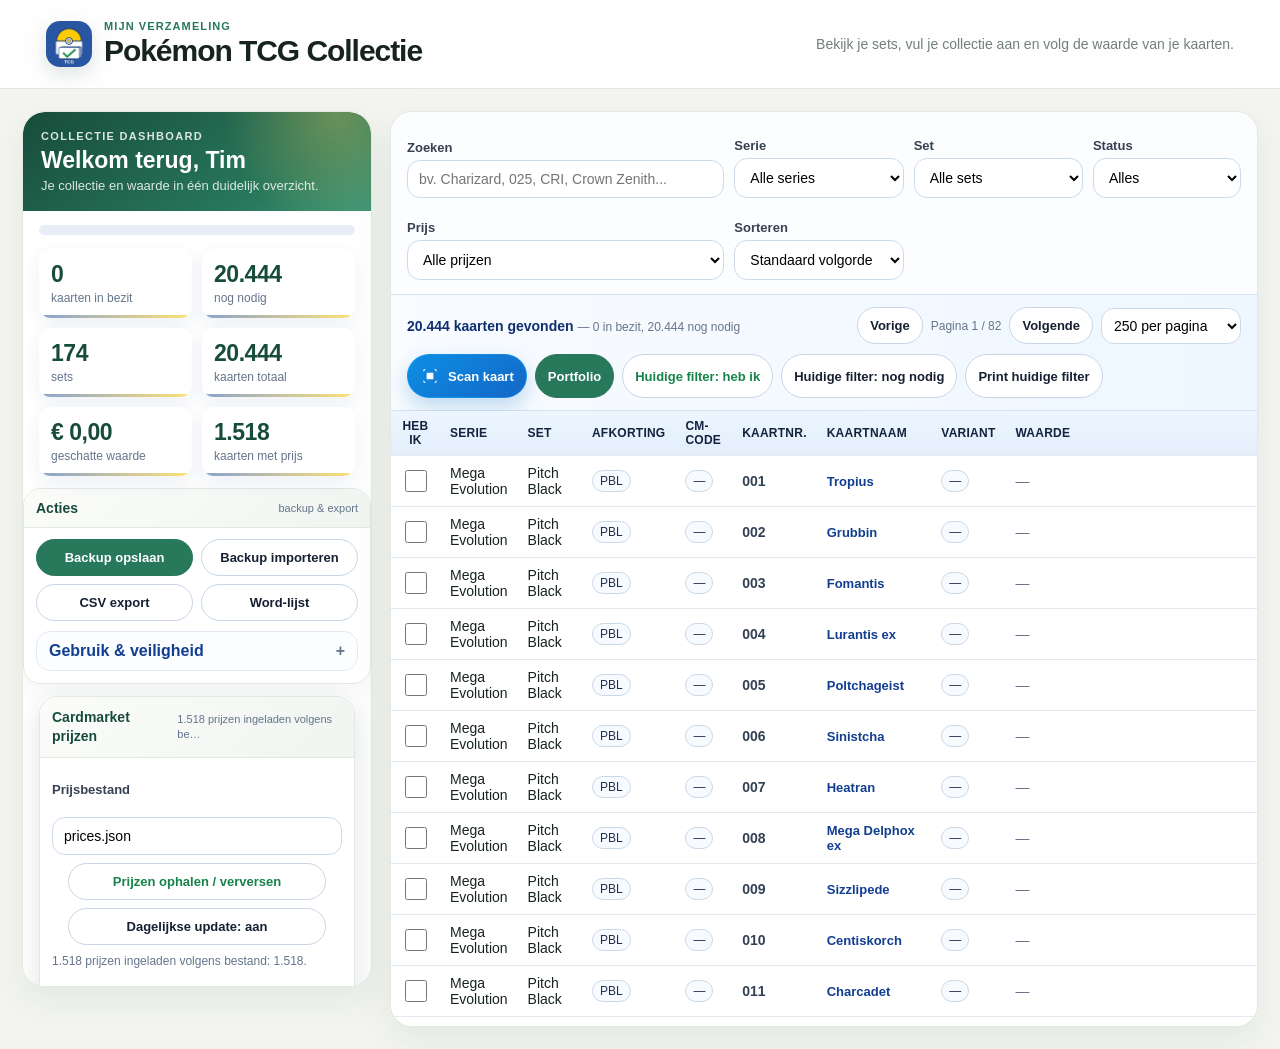
==== index.html @ b6aace91 "Dagelijkse Cardmarket-prijzen bijwerken" ====
<!DOCTYPE html>
<html lang="nl">
<head>
<meta charset="UTF-8" />
<meta name="viewport" content="width=device-width, initial-scale=1.0, viewport-fit=cover" />

<!-- iPhone/PWA instellingen -->
<meta name="theme-color" content="#f4f5f1" />
<meta name="apple-mobile-web-app-capable" content="yes" />
<meta name="mobile-web-app-capable" content="yes" />
<meta name="apple-mobile-web-app-status-bar-style" content="black-translucent" />
<meta name="apple-mobile-web-app-title" content="Pokémon TCG" />
<meta name="application-name" content="Pokémon TCG Checklist" />
<meta name="format-detection" content="telephone=no" />
<link rel="manifest" href="manifest.webmanifest" />
<link rel="apple-touch-icon" href="icons/icon-180.png" />
<link rel="icon" type="image/png" sizes="32x32" href="icons/icon-32.png" />
<link rel="icon" type="image/png" sizes="192x192" href="icons/icon-192.png" />
<link rel="apple-touch-startup-image" href="icons/startup-1170x2532.png" media="(device-width: 390px) and (device-height: 844px) and (-webkit-device-pixel-ratio: 3)" />

<title>Pokémon TCG Checklist — iPhone PWA</title>
<style>
:root {
  --bg: #f5f7fb;
  --panel: #ffffff;
  --text: #1f2937;
  --muted: #6b7280;
  --border: #d8e0ec;
  --blue: #2856a3;
  --blue2: #163c7a;
  --yellow: #ffcb05;
  --green: #1f8a4c;
  --red: #b42318;
  --shadow: 0 8px 26px rgba(21, 40, 76, 0.09);
}
* { box-sizing: border-box; }
body {
  margin: 0;
  font-family: Arial, Helvetica, sans-serif;
  background: var(--bg);
  color: var(--text);
}
header {
  background: linear-gradient(135deg, var(--blue), var(--blue2));
  color: white;
  padding: 22px 28px;
  border-bottom: 6px solid var(--yellow);
}
header h1 { margin: 0 0 6px; font-size: 28px; letter-spacing: .2px; }
header p { margin: 0; color: rgba(255,255,255,.86); }
.app {
  display: grid;
  grid-template-columns: 330px 1fr;
  gap: 18px;
  padding: 18px;
}
.panel {
  background: var(--panel);
  border: 1px solid var(--border);
  border-radius: 14px;
  box-shadow: var(--shadow);
}
.sidebar { padding: 16px; align-self: start; position: sticky; top: 12px; }
.main { padding: 0; overflow: hidden; }
.stat-grid { display: grid; grid-template-columns: 1fr 1fr; gap: 10px; margin: 14px 0; }
.stat {
  background: #f8fafc;
  border: 1px solid var(--border);
  border-radius: 12px;
  padding: 12px;
}
.stat b { display: block; font-size: 22px; color: var(--blue2); }
.stat span { font-size: 12px; color: var(--muted); }
.progressbar { height: 14px; border-radius: 999px; background: #e7edf7; overflow: hidden; border: 1px solid var(--border); }
.progressbar div { height: 100%; background: linear-gradient(90deg, #3b82f6, #22c55e); width: 0; transition: width .2s; }
label { display:block; font-size: 13px; font-weight: bold; margin: 12px 0 5px; color: #374151; }
input[type="search"], select {
  width: 100%;
  border: 1px solid var(--border);
  border-radius: 10px;
  padding: 10px 11px;
  font-size: 14px;
  background: white;
}
.button-row { display: flex; flex-wrap: wrap; gap: 8px; margin-top: 12px; }
button, .filebutton {
  border: 1px solid #c8d4e6;
  background: white;
  color: var(--text);
  border-radius: 10px;
  padding: 10px 12px;
  cursor: pointer;
  font-weight: 700;
  font-size: 13px;
}
button:hover, .filebutton:hover { background: #eef4ff; }
button.primary { background: var(--blue); color: white; border-color: var(--blue); }
button.primary:hover { background: var(--blue2); }
button.danger { color: var(--red); }
button.green { color: var(--green); }
.filebutton input { display:none; }
.help {
  margin-top: 14px;
  padding: 12px;
  background: #fffbea;
  border: 1px solid #f5d565;
  border-radius: 12px;
  font-size: 13px;
  line-height: 1.35;
}
.toolbar {
  padding: 14px 16px;
  border-bottom: 1px solid var(--border);
  display: grid;
  grid-template-columns: 1.5fr .8fr .8fr .7fr;
  gap: 10px;
  align-items: end;
}
.statusline {
  padding: 12px 16px;
  display: flex;
  flex-wrap: wrap;
  justify-content: space-between;
  align-items: center;
  gap: 10px;
  background: #f8fafc;
  border-bottom: 1px solid var(--border);
  font-size: 14px;
}
.statusline strong { color: var(--blue2); }
.tablewrap { overflow: auto; max-height: calc(100vh - 285px); }
table { width: 100%; border-collapse: collapse; font-size: 14px; }
th, td { border-bottom: 1px solid #e5eaf2; padding: 8px 10px; text-align: left; vertical-align: middle; }
th { position: sticky; top: 0; z-index: 5; background: #eaf1f9; color: #1f2937; font-size: 13px; }
tr.owned td { background: #effaf3; }
tr:hover td { background: #f6f9ff; }
.checkboxcell { width: 74px; text-align: center; }
.checkbig { width: 22px; height: 22px; cursor: pointer; }
.cardnum { white-space: nowrap; font-weight: bold; color: #334155; }
.badge {
  display:inline-block;
  border:1px solid #cbd5e1;
  background:#f8fafc;
  border-radius:999px;
  padding:3px 7px;
  font-size:12px;
  color:#334155;
}
.setlist {
  margin-top: 12px;
  max-height: 230px;
  overflow: auto;
  border: 1px solid var(--border);
  border-radius: 12px;
}
.setitem {
  padding: 9px 10px;
  border-bottom: 1px solid #edf2f7;
  font-size: 12px;
  cursor: pointer;
}
.setitem:last-child { border-bottom: none; }
.setitem:hover { background: #f6f9ff; }
.setitem b { display:block; font-size: 13px; color: var(--blue2); margin-bottom: 2px; }
.setitem .mini { color: var(--muted); }
.pagination { display: flex; align-items:center; gap:8px; flex-wrap: wrap; }
.smallnote { color: var(--muted); font-size: 12px; }

input[type="text"], input[type="url"], textarea {
  width: 100%;
  border: 1px solid var(--border);
  border-radius: 10px;
  padding: 10px 11px;
  font-size: 14px;
  background: white;
}
.pricebox {
  margin-top: 14px;
  padding: 12px;
  background: #f0fdf4;
  border: 1px solid #bbf7d0;
  border-radius: 12px;
  font-size: 13px;
  line-height: 1.35;
}
.pricebox input[type="url"] { margin-top: 6px; }
.pricecell { white-space: nowrap; font-weight: bold; color: var(--green); }
.pricecell.missing { color: var(--muted); font-weight: normal; }
.linkbutton {
  display: inline-block;
  border: 1px solid #c8d4e6;
  border-radius: 999px;
  padding: 4px 8px;
  text-decoration: none;
  color: var(--blue2);
  background: #fff;
  font-size: 12px;
  font-weight: 700;
  white-space: nowrap;
}
.linkbutton:hover { background:#eef4ff; }
.price-meta { display:block; color:var(--muted); font-size:11px; font-weight:normal; margin-top:2px; }


.cardname-button {
  border: none;
  background: transparent;
  color: var(--blue2);
  font-weight: 700;
  padding: 0;
  cursor: pointer;
  text-align: left;
  text-decoration: underline;
}
.variant-badge {
  display:inline-block;
  border:1px solid #d1d5db;
  background:#ffffff;
  border-radius:999px;
  padding:3px 7px;
  font-size:12px;
  color:#374151;
  white-space:nowrap;
}
.modal-backdrop {
  position: fixed;
  inset: 0;
  background: rgba(15, 23, 42, .55);
  z-index: 1000;
  display: none;
  align-items: center;
  justify-content: center;
  padding: 18px;
}
.modal-backdrop.open { display:flex; }
.modal-card {
  background: white;
  border-radius: 16px;
  max-width: 980px;
  width: min(980px, 100%);
  max-height: 92vh;
  overflow: auto;
  box-shadow: 0 18px 55px rgba(2, 8, 23, .35);
  border: 1px solid var(--border);
}
.modal-head {
  display:flex;
  justify-content:space-between;
  align-items:flex-start;
  gap:12px;
  padding:18px 20px;
  border-bottom:1px solid var(--border);
  background:#f8fafc;
  border-radius: 16px 16px 0 0;
}
.modal-head h2 { margin:0 0 5px; color:var(--blue2); font-size:22px; }
.modal-body { padding:18px 20px; }
.detail-grid { display:grid; grid-template-columns: 260px 1fr; gap:18px; align-items:start; }
.card-preview {
  border:1px solid var(--border);
  border-radius:14px;
  padding:12px;
  background:#f8fafc;
  text-align:center;
}
.card-preview img { max-width:100%; border-radius:10px; box-shadow: var(--shadow); }
.card-preview .placeholder { color:var(--muted); font-size:13px; line-height:1.4; padding:20px 8px; }
.detail-kv { display:grid; grid-template-columns: 170px 1fr; gap:8px 12px; font-size:14px; }
.detail-kv b { color:#374151; }
.detail-actions { display:flex; flex-wrap:wrap; gap:8px; margin:14px 0; }
.detail-edit-grid { display:grid; grid-template-columns: 1fr 1fr; gap:10px; margin-top:12px; }
.detail-edit-grid textarea { grid-column: 1 / -1; min-height: 70px; }
.history-table { width:100%; border-collapse:collapse; font-size:13px; margin-top:10px; }
.history-table th, .history-table td { border:1px solid #e5eaf2; padding:7px 8px; }
.history-table th { background:#eef4ff; position:static; }
.close-x { font-size:20px; line-height:1; padding:8px 11px; }
.info-note {
  background:#fffbea;
  border:1px solid #f5d565;
  border-radius:12px;
  padding:10px 12px;
  font-size:13px;
  line-height:1.35;
  margin:12px 0;
}


/* Stap 2 - detailvenster, prijsgeschiedenis en portfolio */
.portfolio-box {
  margin-top: 14px;
  background: #f8fbff;
  border: 1px solid #c9dff8;
  border-radius: 12px;
  padding: 12px;
  font-size: 13px;
}
.portfolio-box h3 { margin: 10px 0 8px; font-size: 15px; color: var(--blue2); }
.portfolio-stats { display:grid; grid-template-columns: 1fr 1fr; gap:8px; margin:10px 0; }
.portfolio-stat { border:1px solid #d9e6f7; background:#fff; border-radius:10px; padding:9px; }
.portfolio-stat b { display:block; color:var(--blue2); font-size:16px; }
.portfolio-stat span { color:var(--muted); font-size:11px; }
.portfolio-list { display:grid; gap:7px; }
.portfolio-row { border:1px solid #e4ebf5; background:#fff; border-radius:10px; padding:8px; cursor:pointer; }
.portfolio-row:hover { background:#eef6ff; }
.portfolio-row b { display:block; color:#1f2937; }
.portfolio-row .mini { display:block; color:var(--muted); font-size:11px; margin-top:2px; }
.detail-price-grid { display:grid; grid-template-columns: repeat(4, minmax(0, 1fr)); gap:9px; margin: 12px 0; }
.detail-price-card { border:1px solid #dbe5f1; border-radius:12px; background:#fff; padding:10px; }
.detail-price-card b { display:block; color:var(--blue2); font-size:17px; }
.detail-price-card span { display:block; color:var(--muted); font-size:11px; margin-top:2px; }
.history-chart-wrap { border:1px solid #e1e8f2; border-radius:14px; background:#fff; padding:10px; margin: 10px 0 12px; }
.history-chart { width:100%; height:190px; display:block; }
.history-chart text { fill:#64748b; font-size:11px; }
.history-chart .grid { stroke:#e5eaf2; stroke-width:1; }
.history-chart .line { stroke:#1d4ed8; stroke-width:3; fill:none; stroke-linecap:round; stroke-linejoin:round; }
.history-chart .area { fill:rgba(29,78,216,.10); }
.history-chart .dot { fill:#1d4ed8; stroke:#fff; stroke-width:2; }
.history-summary { display:grid; grid-template-columns: repeat(4, minmax(0,1fr)); gap:8px; margin:10px 0; }
.history-summary .portfolio-stat b { font-size:15px; }
.history-range { display:flex; align-items:center; gap:7px; flex-wrap:wrap; margin:10px 0; }
.history-range button { width:auto !important; min-height:36px; padding:7px 12px; border-radius:999px; background:#f1f5f9; border-color:#d8e2ef; color:#475569; }
.history-range button.active { background:var(--blue2); border-color:var(--blue2); color:#fff; box-shadow:0 5px 14px rgba(29,78,216,.18); }
.history-range-note { color:var(--muted); font-size:11px; margin-left:3px; }
.detail-actions .greenlink { background:#ecfdf3; border-color:#bbf7d0; color:#166534; }
.detail-owned-row { display:flex; align-items:center; gap:10px; flex-wrap:wrap; margin:10px 0; }
.detail-owned-row label { display:flex; align-items:center; gap:8px; font-weight:700; color:#1f2937; }
.detail-owned-row input[type="checkbox"] { width:20px; height:20px; }
.detail-edit-grid input[type="text"], .detail-edit-grid input[type="number"], .detail-edit-grid input[type="url"] { width:100%; box-sizing:border-box; }
.profit-positive { color:#15803d; font-weight:700; }
.profit-negative { color:#b91c1c; font-weight:700; }
@media (max-width: 760px) {
  .detail-price-grid, .history-summary { grid-template-columns: 1fr 1fr; }
  .portfolio-stats { grid-template-columns: 1fr; }
}

@media (max-width: 760px) {
  .detail-grid { grid-template-columns: 1fr; }
  .detail-kv { grid-template-columns: 1fr; }
  .detail-edit-grid { grid-template-columns: 1fr; }
}

@media (max-width: 980px) {
  .app { grid-template-columns: 1fr; }
  .sidebar { position: static; }
  .toolbar { grid-template-columns: 1fr; }
  .tablewrap { max-height: none; }
}
@media print {
  header, .sidebar, .toolbar, .statusline .button-row, .pagination { display:none !important; }
  .app { display:block; padding:0; }
  .panel { border:none; box-shadow:none; }
  .tablewrap { max-height:none; overflow:visible; }
  th { position: static; }
  body { background:white; }
}


/* iPhone/PWA extra laag */
body { min-height: 100vh; min-height: 100dvh; -webkit-text-size-adjust: 100%; }
body.pwa-modal-open { overflow: hidden; }
.pwa-install-banner { display: none; margin: 12px 18px 0; padding: 12px 14px; border-radius: 14px; border: 1px solid #c7d7f5; background: #eff6ff; color: #1e3a8a; box-shadow: var(--shadow); line-height: 1.35; }
.pwa-install-banner b { display:block; margin-bottom:4px; }
.pwa-install-banner .small { color:#355389; font-size:13px; }
.pwa-overlay { position: fixed; inset: 0; z-index: 9999; background: linear-gradient(160deg, #153b75, #2856a3 55%, #ffcb05 55%, #ffd75c); color: white; display: none; align-items: center; justify-content: center; padding: max(22px, env(safe-area-inset-top)) 20px max(22px, env(safe-area-inset-bottom)); }
.pwa-card { width: min(440px, 100%); background: rgba(255,255,255,.96); color: #1f2937; border-radius: 28px; padding: 24px; box-shadow: 0 22px 70px rgba(0,0,0,.25); text-align: center; }
.pwa-card img { width: 86px; height: 86px; border-radius: 22px; box-shadow: 0 8px 24px rgba(21,40,76,.22); }
.pwa-card h2 { margin: 16px 0 8px; color: #173b78; font-size: 25px; }
.pwa-card p { margin: 8px 0; line-height: 1.45; color:#4b5563; }
.pwa-card .pwa-actions { display:flex; gap:10px; justify-content:center; flex-wrap:wrap; margin-top:18px; }
.pwa-card .pwa-actions button { min-width: 132px; }
.pwa-safe-bottom { padding-bottom: env(safe-area-inset-bottom); }
@media (display-mode: standalone) { header { padding-top: max(22px, env(safe-area-inset-top)); } }
@media (max-width: 760px) { header { padding: 18px 16px; } header h1 { font-size: 22px; } header p { font-size: 13px; line-height: 1.35; } .app { padding: 12px; gap: 12px; } .sidebar { padding: 14px; } .stat-grid { grid-template-columns: 1fr 1fr; } button, .filebutton { min-height: 44px; } input[type="search"], input[type="url"], select, textarea { font-size: 16px; } .tablewrap { overflow-x: auto; -webkit-overflow-scrolling: touch; } table { min-width: 940px; } .pwa-install-banner { display:block; } }
@media (max-width: 430px) { .stat b { font-size: 18px; } .stat span { font-size: 11px; } .button-row { gap: 7px; } button, .filebutton { width: 100%; justify-content: center; text-align:center; } }



/* Stap 3 - visuele upgrade, detailmenu, kaartafbeelding en prijsevolutie */
:root {
  --bg: #eef3fb;
  --panel: rgba(255,255,255,.96);
  --text: #172033;
  --muted: #65758b;
  --border: #d7e3f2;
  --blue: #1d4ed8;
  --blue2: #0f2f70;
  --yellow: #ffcb05;
  --green: #16834a;
  --red: #c0262d;
  --purple: #6d28d9;
  --shadow: 0 18px 45px rgba(21, 40, 76, 0.12);
}
body {
  background:
    radial-gradient(circle at 10% 0%, rgba(255,203,5,.25), transparent 30%),
    radial-gradient(circle at 90% 10%, rgba(59,130,246,.20), transparent 34%),
    linear-gradient(180deg, #f7fbff 0%, #eef3fb 60%, #eaf1fb 100%);
}
header {
  position: relative;
  overflow: hidden;
  padding: 28px 30px 30px;
  background:
    radial-gradient(circle at 15% 20%, rgba(255,203,5,.32), transparent 25%),
    linear-gradient(135deg, #0d2a68 0%, #1d4ed8 55%, #0f766e 100%);
  border-bottom: 0;
  box-shadow: 0 14px 35px rgba(15,47,112,.25);
}
header::after {
  content: '';
  position: absolute;
  right: -70px;
  top: -105px;
  width: 260px;
  height: 260px;
  border-radius: 50%;
  border: 30px solid rgba(255,255,255,.12);
}
header h1 { font-size: clamp(25px, 3vw, 38px); letter-spacing: .3px; position: relative; z-index: 1; }
header p { max-width: 980px; line-height: 1.45; position: relative; z-index: 1; }
.panel { border: 1px solid rgba(215,227,242,.95); box-shadow: var(--shadow); backdrop-filter: blur(8px); }
.sidebar { border-radius: 18px; }
.main { border-radius: 18px; }
.stat, .portfolio-stat, .detail-price-card {
  background: linear-gradient(180deg, #ffffff 0%, #f6faff 100%);
  border: 1px solid #dbe8f6;
  box-shadow: 0 8px 22px rgba(15,47,112,.06);
}
button, .filebutton, .linkbutton {
  border-radius: 999px;
  transition: transform .12s ease, box-shadow .12s ease, background .12s ease;
}
button:hover, .filebutton:hover, .linkbutton:hover { transform: translateY(-1px); box-shadow: 0 8px 18px rgba(15,47,112,.12); }
button.primary { background: linear-gradient(135deg, #1d4ed8, #0f766e); border-color: transparent; }
input[type="search"], input[type="text"], input[type="url"], input[type="number"], select, textarea {
  border-radius: 13px;
  border-color: #ccdaeb;
}
.pricebox { background: linear-gradient(180deg, #effcf5, #f8fffb); border-color: #a7f3d0; }
.toolbar { background: #fbfdff; grid-template-columns: 1.5fr .8fr .8fr .7fr; }
.statusline { background: linear-gradient(90deg, #f8fbff, #eef7ff); }
.tablewrap { background: #fff; }
th {
  background: linear-gradient(180deg, #edf6ff 0%, #e3eefb 100%);
  color: #13233e;
  font-size: 12px;
  letter-spacing: .02em;
  text-transform: uppercase;
}
td { padding: 9px 10px; }
tr.owned td { background: #effdf5; }
tr:hover td { background: #f3f8ff; }
.cardname-button { color: #123e91; text-decoration: none; }
.cardname-button:hover { text-decoration: underline; }
.badge, .variant-badge {
  border-color: #cbd8e8;
  background: #f7fbff;
  color: #21314d;
}
.pricecell { color: #0f7a46; }
.pricecell::before { content: '€ '; display: none; }
.details-pill { background: #f7fbff; color: #123e91; border-color: #bdd4f5; }
.modal-backdrop { background: rgba(8, 17, 39, .66); backdrop-filter: blur(5px); }
.modal-card {
  max-width: 1120px;
  border-radius: 24px;
  overflow: hidden;
  box-shadow: 0 30px 80px rgba(0,0,0,.36);
}
.modal-head {
  background:
    radial-gradient(circle at 95% 0%, rgba(255,203,5,.25), transparent 30%),
    linear-gradient(135deg, #0f2f70, #1d4ed8 65%, #0f766e);
  color: white;
  border-bottom: 0;
  border-radius: 0;
}
.modal-head h2 { color: white; }
.modal-head .smallnote { color: rgba(255,255,255,.82); }
.close-x { background: rgba(255,255,255,.14); color: #fff; border-color: rgba(255,255,255,.25); }
.modal-body { background: linear-gradient(180deg, #f9fbff 0%, #eef4fb 100%); }
.detail-grid { grid-template-columns: 300px 1fr; }
.card-preview {
  position: sticky;
  top: 16px;
  background:
    linear-gradient(#f8fbff, #f8fbff) padding-box,
    linear-gradient(135deg, rgba(255,203,5,.85), rgba(29,78,216,.70), rgba(15,118,110,.70)) border-box;
  border: 2px solid transparent;
  border-radius: 22px;
  padding: 16px;
}
.card-preview img {
  width: 100%;
  max-height: 420px;
  object-fit: contain;
  border-radius: 14px;
  box-shadow: 0 18px 38px rgba(15,47,112,.20);
  background: #e8eef8;
}
.card-preview .placeholder {
  min-height: 360px;
  display: flex;
  flex-direction: column;
  align-items: center;
  justify-content: center;
  gap: 10px;
  border: 1px dashed #b5c6dc;
  border-radius: 16px;
  background: #fff;
}
.image-help { margin-top: 10px; font-size: 12px; color: var(--muted); line-height: 1.35; }
.detail-owned-row { align-items: center; gap: 8px; }
.detail-price-grid { grid-template-columns: repeat(4, minmax(0,1fr)); }
.daily-movement {
  margin: 12px 0 14px;
  padding: 13px;
  border: 1px solid #d7e3f2;
  border-radius: 16px;
  background: #ffffff;
  box-shadow: 0 8px 22px rgba(15,47,112,.06);
}
.daily-movement .move-head { display:flex; justify-content:space-between; gap:12px; align-items:center; margin-bottom:8px; }
.daily-movement .move-title { font-weight: 800; color:#13233e; }
.daily-movement .move-value { font-size: 24px; font-weight: 900; color:#102f6f; }
.daily-movement .move-meta { display:grid; grid-template-columns: repeat(3, minmax(0,1fr)); gap:8px; }
.move-chip { border:1px solid #e1e9f4; border-radius:12px; background:#f8fbff; padding:8px; }
.move-chip b { display:block; font-size:14px; }
.move-chip span { font-size:11px; color:var(--muted); }
.profit-positive { color: #16834a !important; }
.profit-negative { color: #c0262d !important; }
.detail-kv {
  background: #fff;
  border: 1px solid #dce7f3;
  border-radius: 16px;
  padding: 12px;
}
.detail-actions { margin-top: 16px; }
.detail-actions .market-button {
  background: linear-gradient(135deg, #ffcb05, #f59e0b);
  color: #1d2b45;
  border-color: transparent;
}
.detail-actions .market-button.secondary { background: #fff; color:#123e91; border-color:#bdd4f5; }
.history-chart-wrap, .history-table {
  background: #fff;
  border-radius: 16px;
  overflow: hidden;
  border: 1px solid #dce7f3;
  box-shadow: 0 8px 22px rgba(15,47,112,.05);
}
.history-chart { width: 100%; height: auto; display:block; }
.history-chart .grid { stroke: #d2dfef; stroke-width: 1; }
.history-chart text { fill: #64748b; font-size: 12px; }
.history-chart .area { fill: rgba(29,78,216,.11); }
.history-chart .line { fill:none; stroke:#1d4ed8; stroke-width:4; stroke-linecap:round; stroke-linejoin:round; }
.history-chart .dot { fill:#ffcb05; stroke:#0f2f70; stroke-width:2; }
@media (max-width: 900px) {
  header { padding: 22px 18px; }
  .app { grid-template-columns: 1fr; padding: 12px; }
  .sidebar { position: static; }
  .toolbar { grid-template-columns: 1fr; }
  .tablewrap { max-height: none; }
  .detail-grid { grid-template-columns: 1fr; }
  .card-preview { position: static; max-width: 340px; margin: 0 auto; }
  .detail-price-grid, .daily-movement .move-meta { grid-template-columns: 1fr 1fr; }
  .modal-card { max-height: 94vh; border-radius: 18px; }
}
@media (max-width: 560px) {
  th:nth-child(2), td:nth-child(2), th:nth-child(4), td:nth-child(4), th:nth-child(5), td:nth-child(5) { display:none; }
  .detail-price-grid, .daily-movement .move-meta, .detail-edit-grid { grid-template-columns: 1fr; }
  .detail-kv { grid-template-columns: 1fr; }
}



/* Stap 3B - UX-fix: scrollbaar detailvenster, zichtbare grafiek en modernere zijbalk */
body.modal-open { overflow: hidden; }
.sidebar {
  padding: 0;
  overflow: hidden;
  border: 0;
  background: linear-gradient(180deg, #ffffff 0%, #f8fbff 100%);
}
.sidebar-hero {
  padding: 18px 18px 16px;
  background: radial-gradient(circle at top left, rgba(255,203,5,.55), transparent 38%), linear-gradient(135deg, #163c7a 0%, #2856a3 58%, #31a56b 120%);
  color: white;
  border-radius: 14px 14px 0 0;
}
.sidebar-hero .hero-kicker { font-size: 11px; letter-spacing: .12em; text-transform: uppercase; opacity: .84; font-weight: 800; }
.sidebar-hero h2 { margin: 6px 0 4px !important; font-size: 23px !important; line-height: 1.1; }
.sidebar-hero p { margin: 0; color: rgba(255,255,255,.84); font-size: 13px; line-height: 1.35; }
.sidebar > .progressbar { margin: 14px 16px 0; height: 10px; border: 0; background: #e8eef8; }
.sidebar > .progressbar div { background: linear-gradient(90deg, #ffcb05, #22c55e); }
.sidebar .stat-grid { padding: 0 16px; margin: 14px 0 8px; }
.sidebar .stat {
  border: 0;
  background: white;
  box-shadow: 0 6px 18px rgba(30, 64, 130, .08);
  position: relative;
  overflow: hidden;
}
.sidebar .stat::after { content: ''; position: absolute; inset: auto 0 0 0; height: 3px; background: linear-gradient(90deg, #2856a3, #ffcb05); opacity: .55; }
.sidebar .stat b { font-size: 23px; letter-spacing: -.02em; }
.sidebar .button-row { padding: 0 16px; }
.sidebar .button-row button, .sidebar .button-row .filebutton { flex: 1 1 auto; }
.sidebar .help,
.sidebar .pricebox,
.sidebar .portfolio-box {
  margin: 14px 16px;
  border: 0;
  box-shadow: 0 8px 24px rgba(20, 48, 92, .08);
}
.sidebar .help { background: linear-gradient(180deg, #fff8db, #fffdf3); }
.sidebar .pricebox { background: linear-gradient(180deg, #ecfdf5, #f7fffb); }
.sidebar .portfolio-box { background: linear-gradient(180deg, #eef6ff, #fbfdff); }
.sidebar h3[style] { padding: 0 16px; color: var(--blue2); }
.sidebar .setlist { margin: 0 16px 16px; max-height: 310px; border: 0; box-shadow: inset 0 0 0 1px var(--border); background: white; }
.setitem { border-color: #eef2f7; }
.setitem b { font-size: 12px; }

.modal-backdrop { align-items: flex-start; justify-content: center; overflow: hidden; padding: 22px; }
.modal-card {
  width: min(1080px, 100%);
  max-width: 1080px;
  height: min(94vh, 980px);
  max-height: 94vh;
  display: flex;
  flex-direction: column;
  overflow: hidden;
  border-radius: 22px;
}
.modal-head {
  flex: 0 0 auto;
  background: linear-gradient(135deg, #163c7a, #2856d6 55%, #31a56b 120%);
  color: white;
  border-bottom: 0;
  padding: 18px 22px;
}
.modal-head h2 { color: white; }
.modal-head .smallnote { color: rgba(255,255,255,.9); }
.close-x { background: rgba(255,255,255,.14); color: white; border-color: rgba(255,255,255,.25); border-radius: 999px; }
.close-x:hover { background: rgba(255,255,255,.24); }
.modal-body {
  flex: 1 1 auto;
  overflow-y: auto;
  -webkit-overflow-scrolling: touch;
  padding: 20px 22px 28px;
  background: linear-gradient(180deg, #f8fbff, #eef4fb);
}
.detail-grid { grid-template-columns: 300px 1fr; }
.card-preview {
  background: linear-gradient(145deg, #ffffff, #eaf2ff);
  border: 1px solid rgba(40,86,163,.24);
  box-shadow: 0 12px 32px rgba(30, 64, 130, .10);
  position: sticky;
  top: 0;
}
.card-preview img { width: 100%; max-height: 420px; object-fit: contain; background:#0f172a; }
.daily-movement { border: 1px solid #dbe7f7; border-radius: 18px; background: #fff; box-shadow: 0 10px 26px rgba(20,48,92,.06); padding: 16px; margin: 14px 0; }
.move-title { font-size: 19px; font-weight: 900; color: #0f2f68; }
.move-value { font-size: 28px; font-weight: 900; color:#0f3f8c; white-space: nowrap; }
.move-head { display:flex; justify-content:space-between; align-items:flex-start; gap:12px; }
.move-meta { display:grid; grid-template-columns: repeat(3, minmax(0,1fr)); gap:10px; margin-top:12px; }
.move-chip { border:1px solid #e1e9f5; border-radius:12px; background:#f8fbff; padding:10px; }
.move-chip b { display:block; font-size:14px; }
.move-chip span { display:block; color:var(--muted); font-size:11px; margin-top:2px; }
.mini-sparkline-wrap { margin-top: 12px; border-radius: 14px; background: linear-gradient(180deg, #f8fbff, #ffffff); border: 1px solid #e4ecf7; padding: 8px; }
.mini-sparkline { width: 100%; height: 104px; display:block; }
.mini-sparkline .grid { stroke:#e2eaf5; stroke-width:1; }
.mini-sparkline .line { stroke:#2563eb; stroke-width:3; fill:none; stroke-linecap:round; stroke-linejoin:round; }
.mini-sparkline .area { fill:rgba(37,99,235,.10); }
.mini-sparkline .dot { fill:#2563eb; stroke:white; stroke-width:2; }
.mini-sparkline text { fill:#64748b; font-size:10px; }
.history-chart-wrap { background: white; box-shadow: 0 8px 20px rgba(20,48,92,.06); }
.history-chart.empty { opacity: .92; }
@media (max-width: 900px) {
  .modal-backdrop { padding: 0; }
  .modal-card { width: 100%; height: 100dvh; max-height: 100dvh; border-radius: 0; }
  .modal-head { border-radius: 0; }
  .detail-grid { grid-template-columns: 1fr; }
  .card-preview { position: static; max-width: 340px; margin: 0 auto; }
  .move-head { display:block; }
  .move-value { margin-top:8px; }
  .move-meta { grid-template-columns: 1fr; }
}



/* Stap 3C - compacte zijbalk, PkmnCards-afbeeldingen en duidelijkere grafiek */
.sidebar { max-height: calc(100vh - 24px); overflow: auto; scrollbar-width: thin; }
.sidebar::-webkit-scrollbar { width: 8px; }
.sidebar::-webkit-scrollbar-thumb { background: #c8d6eb; border-radius: 999px; }
.side-card {
  margin-top: 12px;
  border: 1px solid #dbe7f5;
  border-radius: 18px;
  background: rgba(255,255,255,.88);
  box-shadow: 0 8px 22px rgba(31,74,150,.06);
  overflow: hidden;
}
.side-card-head {
  display:flex;
  justify-content:space-between;
  align-items:center;
  gap:10px;
  padding: 11px 12px;
  background: linear-gradient(135deg,#f8fbff,#eef6ff);
  border-bottom: 1px solid #e4edf8;
}
.side-card-head b { color:#0f2f70; font-size: 14px; }
.side-card-head span { color:#64748b; font-size: 11px; }
.side-card-body { padding: 11px 12px 12px; }
.compact-actions { display:grid; grid-template-columns: 1fr 1fr; gap:8px; }
.compact-actions button, .compact-actions .filebutton { margin:0; justify-content:center; text-align:center; }
.side-details {
  margin-top: 10px;
  border:1px solid #e2eaf4;
  background:#fbfdff;
  border-radius: 14px;
  overflow:hidden;
}
.side-details summary {
  list-style:none;
  cursor:pointer;
  padding: 10px 12px;
  font-weight: 800;
  color:#123e91;
  display:flex;
  justify-content:space-between;
  align-items:center;
}
.side-details summary::-webkit-details-marker { display:none; }
.side-details summary::after { content:'+'; font-weight:900; color:#64748b; }
.side-details[open] summary::after { content:'–'; }
.side-details-content { padding: 0 12px 12px; color:#475569; font-size: 12px; line-height:1.35; }
.pricebox.compact-price { padding:0; background: transparent; border:none; margin-top:12px; }
.price-quick { display:grid; gap:8px; }
.price-quick .button-row { margin-top:0; }
.status-chip {
  display:inline-flex;
  align-items:center;
  gap:6px;
  border:1px solid #c9dff8;
  background:#f8fbff;
  color:#0f2f70;
  border-radius:999px;
  padding:6px 9px;
  font-size:11px;
  font-weight:700;
}
.sidebar .help { display:none; }
.sidebar .portfolio-box { border-radius:18px; box-shadow: 0 8px 22px rgba(31,74,150,.06); }
.sidebar .setlist { max-height: 360px; overflow:auto; padding-right:3px; }
.modal-card { display:flex; flex-direction:column; max-height:92dvh; }
.modal-head { flex: 0 0 auto; }
.modal-body { flex: 1 1 auto; overflow:auto; -webkit-overflow-scrolling:touch; }
.mini-sparkline-wrap::before {
  content:'Grafiek laatste prijsmetingen';
  display:block;
  font-size:12px;
  font-weight:800;
  color:#123e91;
  margin:2px 0 6px 4px;
}
.mini-sparkline { height: 126px; }
.pkmn-button { background:#eef6ff; color:#123e91; border-color:#bdd4f5; }
.pkmn-button:hover { background:#dcecff; }
.image-source-note { display:block; margin-top:8px; font-size:11px; color:#64748b; line-height:1.35; }
.syncbox { background: linear-gradient(180deg, #eef6ff, #ffffff); border-color:#bfdbfe; }
.syncbox .side-card-head span { color:#1d4ed8; }
.sync-quick input { margin-bottom:8px; }
.sync-quick .button-row { display:grid; grid-template-columns:1fr 1fr; gap:8px; margin:8px 0; }
#syncStatus.sync-ok { color:#047857; font-weight:700; }
#syncStatus.sync-warn { color:#b45309; font-weight:700; }
#syncStatus.sync-error { color:#b91c1c; font-weight:700; }
@media (max-width: 900px) {
  .sidebar { max-height:none; overflow:visible; position:static; }
  .compact-actions { grid-template-columns: 1fr; }
  .modal-card { height: 100dvh; max-height: 100dvh; }
}



/* Stap 5B - compact portfolio-tab, geen groot blok bovenaan */
.sidebar .portfolio-box { display: none !important; }
.portfolio-quick-card .side-card-body { display:grid; gap:10px; }
.portfolio-mini-stats { display:grid; grid-template-columns: 1fr 1fr; gap:8px; }
.portfolio-mini-stat { border:1px solid #dbeafe; background:linear-gradient(180deg,#fff,#f8fbff); border-radius:14px; padding:10px; }
.portfolio-mini-stat b { display:block; font-size:17px; color:#0f3f8f; line-height:1.1; }
.portfolio-mini-stat span { display:block; color:#64748b; font-size:11px; margin-top:3px; }
.portfolio-open-btn { width:100%; justify-content:center; }
.portfolio-modal-card { width:min(1120px, 96vw); max-height: 92vh; }
.portfolio-dashboard { display:grid; gap:16px; }
.portfolio-hero { display:flex; justify-content:space-between; gap:14px; align-items:flex-start; padding:16px; border-radius:18px; background:linear-gradient(135deg,#0f3f8f,#2257d6 55%,#0f766e); color:#fff; box-shadow:0 10px 26px rgba(15,63,143,.18); }
.portfolio-hero h3 { margin:0 0 4px; font-size:23px; }
.portfolio-hero p { margin:0; opacity:.9; }
.portfolio-hero-value { text-align:right; min-width:180px; }
.portfolio-hero-value b { display:block; font-size:30px; line-height:1; }
.portfolio-hero-value span { font-size:12px; opacity:.85; }
.portfolio-metrics { display:grid; grid-template-columns: repeat(4, minmax(0,1fr)); gap:10px; }
.portfolio-metric { border:1px solid #dbe5f1; border-radius:16px; background:#fff; padding:13px; box-shadow:0 6px 18px rgba(31,74,150,.04); }
.portfolio-metric b { display:block; color:#0f3f8f; font-size:20px; }
.portfolio-metric span { display:block; color:#64748b; font-size:12px; margin-top:3px; }
.portfolio-two-col { display:grid; grid-template-columns:1fr 1fr; gap:14px; }
.portfolio-section { border:1px solid #dbe5f1; border-radius:18px; background:#fff; padding:14px; min-width:0; }
.portfolio-section h3 { margin:0 0 10px; color:#0f2754; font-size:17px; }
.portfolio-table { width:100%; border-collapse:separate; border-spacing:0 7px; font-size:13px; }
.portfolio-table th { text-align:left; color:#64748b; font-size:11px; text-transform:uppercase; letter-spacing:.03em; padding:0 8px; }
.portfolio-table td { background:#f8fbff; border-top:1px solid #e4ebf5; border-bottom:1px solid #e4ebf5; padding:9px 8px; vertical-align:middle; }
.portfolio-table td:first-child { border-left:1px solid #e4ebf5; border-radius:12px 0 0 12px; }
.portfolio-table td:last-child { border-right:1px solid #e4ebf5; border-radius:0 12px 12px 0; text-align:right; font-weight:800; color:#0f3f8f; }
.portfolio-table button { padding:5px 8px; border-radius:999px; font-size:12px; }
.set-value-row { display:grid; grid-template-columns: 1fr auto; gap:10px; align-items:center; padding:9px 0; border-bottom:1px solid #eef3fb; cursor:pointer; }
.set-value-row:last-child { border-bottom:0; }
.set-value-row:hover { background:#f8fbff; border-radius:10px; padding-left:8px; padding-right:8px; }
.set-value-bar { height:8px; border-radius:999px; background:#e7eef8; overflow:hidden; margin-top:5px; }
.set-value-bar > i { display:block; height:100%; border-radius:999px; background:linear-gradient(90deg,#2563eb,#0f766e); }
.portfolio-warning-list { display:grid; gap:8px; }
.portfolio-warning-item { padding:10px; border-radius:14px; background:#fff7ed; border:1px solid #fed7aa; color:#9a3412; }
.portfolio-warning-item b { color:#7c2d12; }
.portfolio-empty { color:#64748b; background:#f8fbff; border:1px dashed #cbd5e1; border-radius:14px; padding:14px; }
@media (max-width: 900px) {
  .portfolio-metrics, .portfolio-two-col { grid-template-columns:1fr; }
  .portfolio-hero { display:block; }
  .portfolio-hero-value { text-align:left; margin-top:12px; }
}

/* 2026 mobiele herbouw — rustige collectie-app geïnspireerd door moderne TCG-apps */
:root {
  --app-bg: #f4f5f1;
  --app-surface: #ffffff;
  --app-ink: #17231d;
  --app-muted: #738078;
  --app-line: #e3e8e3;
  --app-accent: #28785c;
  --app-accent-dark: #174c3b;
  --app-accent-soft: #e6f3ed;
  --app-warm: #f4cb58;
  --app-radius: 22px;
  --app-shadow: 0 14px 38px rgba(26, 58, 44, .08);
}
body {
  font-family: -apple-system, BlinkMacSystemFont, "SF Pro Text", "Segoe UI", sans-serif;
  background: var(--app-bg);
  color: var(--app-ink);
}
.app-header {
  display: flex;
  align-items: center;
  justify-content: space-between;
  gap: 24px;
  padding: 20px clamp(18px, 4vw, 46px);
  background: rgba(255,255,255,.92);
  border: 0;
  border-bottom: 1px solid var(--app-line);
  box-shadow: none;
  color: var(--app-ink);
}
.app-header::after { display: none; }
.app-header-brand { display: flex; align-items: center; gap: 12px; position: relative; z-index: 1; }
.app-header-icon { width: 46px; height: 46px; border-radius: 14px; box-shadow: 0 7px 18px rgba(23,76,59,.14); }
.app-header-kicker { display: block; margin-bottom: 2px; color: var(--app-accent); font-size: 11px; font-weight: 850; letter-spacing: .1em; text-transform: uppercase; }
.app-header h1 { margin: 0; color: var(--app-ink); font-size: clamp(22px, 2.5vw, 30px); letter-spacing: -.035em; }
.app-header p { max-width: 520px; color: var(--app-muted); text-align: right; font-size: 14px; }
.app { grid-template-columns: minmax(300px, 350px) minmax(0, 1fr); max-width: 1600px; margin: 0 auto; padding: 22px; gap: 18px; }
.panel { border-color: var(--app-line); border-radius: var(--app-radius); box-shadow: var(--app-shadow); }
.sidebar { background: var(--app-surface); border: 1px solid var(--app-line); }
.sidebar-hero {
  background: radial-gradient(circle at 90% 5%, rgba(244,203,88,.32), transparent 34%), linear-gradient(145deg, #174c3b, #28785c 72%, #3c9677);
  border-radius: var(--app-radius) var(--app-radius) 0 0;
}
.sidebar > .progressbar div { background: linear-gradient(90deg, var(--app-warm), #75c397); }
.sidebar .stat b, .portfolio-mini-stat b { color: var(--app-accent-dark); }
.side-card, .portfolio-quick-card { border-color: var(--app-line); box-shadow: 0 8px 24px rgba(26,58,44,.055); }
.side-card-head { background: linear-gradient(135deg, #fbfcfa, #f0f5f1); border-color: var(--app-line); }
.side-card-head b { color: var(--app-accent-dark); }
button.primary { background: var(--app-accent); border-color: var(--app-accent); }
button.primary:hover { background: var(--app-accent-dark); }
.main { background: var(--app-surface); }
.mobile-only, .mobile-view-heading, .mobile-home-continue, .bottom-nav { display: none; }
.set-links-title { font-size: 16px; margin: 16px 0 8px; }
.mobile-card-cell { display: none; }
.set-card-image { display: none; }
.set-card-copy { padding: 10px; }
.set-card-copy small { display: block; color: var(--app-muted); font-size: 10px; }
.set-card-copy b { display: block; margin: 3px 0 5px; color: var(--app-accent-dark); }
.set-card-meta { display: flex; justify-content: space-between; gap: 8px; color: var(--app-muted); font-size: 11px; }
.set-progress-track { height: 5px; margin-top: 6px; overflow: hidden; border-radius: 999px; background: #e8ede9; }
.set-progress-track i { display: block; height: 100%; border-radius: inherit; background: var(--app-accent); }
.image-placeholder { color: var(--app-muted); font-size: 11px; text-align: center; }

@media (max-width: 900px) {
  body { padding-bottom: calc(86px + env(safe-area-inset-bottom)); background: var(--app-bg); }
  .pwa-install-banner { margin: 10px 14px 0; border-radius: 16px; box-shadow: none; }
  .app-header {
    position: sticky;
    top: 0;
    z-index: 40;
    min-height: 68px;
    padding: max(10px, env(safe-area-inset-top)) 16px 10px;
    background: rgba(255,255,255,.92);
    backdrop-filter: blur(18px);
  }
  .app-header-icon { width: 42px; height: 42px; border-radius: 13px; }
  .app-header-kicker { font-size: 9px; }
  .app-header h1 { font-size: 19px; }
  .app-header p { display: none; }
  .app {
    display: block;
    width: 100%;
    max-width: 760px;
    margin: 0 auto;
    padding: 14px 14px 24px;
  }
  .sidebar {
    display: flex;
    flex-direction: column;
    width: 100%;
    max-height: none;
    overflow: visible;
    position: static;
    padding: 0;
    border: 0;
    border-radius: 0;
    background: transparent;
    box-shadow: none;
  }
  .main { width: 100%; border: 0; border-radius: 0; background: transparent; box-shadow: none; overflow: visible; }
  .app[data-active-tab="collection"] .sidebar { display: none; }
  .app:not([data-active-tab="collection"]) .main { display: none; }
  .app[data-active-tab="home"] .sidebar > [data-mobile-section]:not([data-mobile-section="home"]),
  .app[data-active-tab="sets"] .sidebar > [data-mobile-section]:not([data-mobile-section="sets"]),
  .app[data-active-tab="more"] .sidebar > [data-mobile-section]:not([data-mobile-section="more"]) { display: none !important; }
  .mobile-view-heading { display: block; margin: 2px 2px 16px; }
  .mobile-view-heading[data-mobile-section="more"] { order: -10; }
  .mobile-view-heading > span { color: var(--app-accent); font-size: 11px; font-weight: 850; letter-spacing: .1em; text-transform: uppercase; }
  .mobile-view-heading h2 { margin: 3px 0 5px; color: var(--app-ink); font-size: 30px; letter-spacing: -.045em; }
  .mobile-view-heading p { margin: 0; color: var(--app-muted); font-size: 14px; line-height: 1.45; }

  /* Overzicht */
  .sidebar-hero[data-mobile-section="home"] {
    min-height: 164px;
    padding: 22px;
    border-radius: 26px;
    box-shadow: 0 18px 36px rgba(23,76,59,.2);
    background: radial-gradient(circle at 88% 8%, rgba(244,203,88,.65), transparent 27%), radial-gradient(circle at 84% 82%, rgba(255,255,255,.12), transparent 28%), linear-gradient(145deg, #153f31, #28785c 74%, #3b9476);
  }
  .sidebar-hero .hero-kicker { color: #d8efe5; font-size: 10px; }
  .sidebar-hero h2 { margin: 8px 0 6px !important; max-width: 250px; font-size: 27px !important; letter-spacing: -.04em; }
  .sidebar-hero p { max-width: 245px; font-size: 13px; }
  .sidebar > .progressbar[data-mobile-section="home"] { width: calc(100% - 34px); height: 9px; margin: -18px auto 0; position: relative; z-index: 2; border: 3px solid rgba(255,255,255,.85); background: rgba(255,255,255,.32); box-sizing: content-box; }
  .sidebar .stat-grid[data-mobile-section="home"] { grid-template-columns: 1fr 1fr; gap: 10px; padding: 0; margin: 20px 0 14px; }
  .sidebar .stat { min-height: 92px; padding: 15px; border: 1px solid var(--app-line); border-radius: 20px; box-shadow: 0 7px 20px rgba(26,58,44,.055); }
  .sidebar .stat::after { height: 0; }
  .sidebar .stat b { font-size: 24px; }
  .sidebar .stat span { font-size: 11px; line-height: 1.25; }
  .sidebar .stat:nth-child(4), .sidebar .stat:nth-child(6) { display: none; }
  .portfolio-quick-card[data-mobile-section="home"] { margin: 0 0 20px; overflow: hidden; border: 0; border-radius: 26px; background: linear-gradient(150deg, #101b16, #1b352a); box-shadow: 0 16px 35px rgba(16,27,22,.17); }
  .portfolio-quick-card .side-card-head { padding: 17px 18px 2px; border: 0; background: transparent; }
  .portfolio-quick-card .side-card-head b { color: #fff; font-size: 15px; }
  .portfolio-quick-card .side-card-head span { color: #a7b8ae; }
  .portfolio-quick-card .side-card-body { padding: 13px 18px 18px; }
  .portfolio-mini-stats { grid-template-columns: 1fr auto; align-items: end; gap: 10px; }
  .portfolio-mini-stat { padding: 0; border: 0; border-radius: 0; background: transparent; }
  .portfolio-mini-stat b { color: #fff; font-size: 30px; letter-spacing: -.045em; }
  .portfolio-mini-stat span { color: #9eafa5; }
  .portfolio-mini-stat + .portfolio-mini-stat { text-align: right; }
  .portfolio-mini-stat + .portfolio-mini-stat b { color: var(--app-warm); font-size: 20px; }
  .portfolio-quick-card .portfolio-open-btn { width: auto; margin-top: 16px; padding: 10px 15px; background: #fff; border-color: #fff; color: #163d30; }
  .portfolio-quick-card .smallnote { display: none; }
  .mobile-home-continue { display: block; margin: 2px 0 8px; }
  .mobile-section-head { display: flex; align-items: end; justify-content: space-between; gap: 12px; margin-bottom: 12px; }
  .mobile-section-head span { color: var(--app-accent); font-size: 10px; font-weight: 850; letter-spacing: .1em; text-transform: uppercase; }
  .mobile-section-head h3 { margin: 3px 0 0; color: var(--app-ink); font-size: 21px; letter-spacing: -.035em; }
  .text-button { min-height: 36px; padding: 8px 2px; border: 0; background: transparent; color: var(--app-accent); }
  .mobile-set-highlights { display: grid; grid-auto-flow: column; grid-auto-columns: minmax(210px, 78%); gap: 11px; overflow-x: auto; padding: 2px 2px 10px; scroll-snap-type: x mandatory; scrollbar-width: none; }
  .mobile-set-highlights::-webkit-scrollbar { display: none; }
  .highlight-set { scroll-snap-align: start; display: grid; grid-template-columns: 72px 1fr; gap: 12px; min-height: 112px; padding: 12px; border: 1px solid var(--app-line); border-radius: 20px; background: #fff; box-shadow: 0 8px 22px rgba(26,58,44,.05); cursor: pointer; }
  .highlight-set-image { width: 72px; height: 90px; display: grid; place-items: center; overflow: hidden; border-radius: 12px; background: linear-gradient(145deg, #edf4ef, #dce9e1); }
  .highlight-set-image img { width: 100%; height: 100%; object-fit: cover; }
  .highlight-set-copy { min-width: 0; align-self: center; }
  .highlight-set-copy small { display: block; color: var(--app-accent); font-size: 9px; font-weight: 800; letter-spacing: .08em; text-transform: uppercase; }
  .highlight-set-copy b { display: -webkit-box; margin: 4px 0 6px; overflow: hidden; color: var(--app-ink); font-size: 14px; line-height: 1.25; -webkit-line-clamp: 2; -webkit-box-orient: vertical; }
  .highlight-set-copy span { color: var(--app-muted); font-size: 11px; }
  .highlight-progress, .set-progress-track { height: 6px; margin-top: 8px; overflow: hidden; border-radius: 999px; background: #e8ede9; }
  .highlight-progress i, .set-progress-track i { display: block; height: 100%; border-radius: inherit; background: linear-gradient(90deg, var(--app-accent), #69bd91); }

  /* Sets */
  .set-links-title { display: none !important; }
  .sidebar .setlist[data-mobile-section="sets"] { display: grid; grid-template-columns: 1fr 1fr; gap: 11px; max-height: none; margin: 0; padding: 0 0 16px; overflow: visible; border: 0; background: transparent; box-shadow: none; }
  .setitem {
    min-width: 0;
    padding: 0;
    overflow: hidden;
    border: 1px solid var(--app-line) !important;
    border-radius: 20px;
    background: #fff;
    box-shadow: 0 8px 22px rgba(26,58,44,.045);
  }
  .setitem:hover { padding: 0; background: #fff; }
  .set-card-image { aspect-ratio: 1.45 / 1; overflow: hidden; display: grid; place-items: center; background: radial-gradient(circle at 80% 20%, rgba(244,203,88,.42), transparent 28%), linear-gradient(145deg, #e9f3ed, #d6e8dd); }
  .set-card-image img { width: auto; height: 112%; object-fit: contain; transform: translateY(10%) rotate(4deg); filter: drop-shadow(0 9px 9px rgba(23,76,59,.16)); }
  .set-card-copy { padding: 12px; }
  .set-card-copy small { display: block; overflow: hidden; color: var(--app-accent); font-size: 9px; font-weight: 850; letter-spacing: .07em; text-overflow: ellipsis; text-transform: uppercase; white-space: nowrap; }
  .set-card-copy b { display: -webkit-box; min-height: 35px; margin: 4px 0; overflow: hidden; color: var(--app-ink); font-size: 14px; line-height: 1.25; -webkit-line-clamp: 2; -webkit-box-orient: vertical; }
  .set-card-meta { display: flex; justify-content: space-between; gap: 6px; color: var(--app-muted); font-size: 10px; }
  .set-card-meta strong { color: var(--app-accent-dark); }

  /* Kaarten */
  .collection-heading { margin: 2px 2px 14px; }
  .toolbar { display: grid; grid-template-columns: 1fr 1fr; gap: 9px; padding: 0; border: 0; background: transparent; }
  .toolbar > div:first-child { grid-column: 1 / -1; }
  .toolbar label { margin: 0 0 5px; color: var(--app-muted); font-size: 10px; letter-spacing: .04em; text-transform: uppercase; }
  .toolbar input[type="search"] { height: 50px; padding: 0 16px 0 44px; border: 1px solid var(--app-line); border-radius: 17px; background: #fff url("data:image/svg+xml,%3Csvg xmlns='http://www.w3.org/2000/svg' viewBox='0 0 24 24' fill='none' stroke='%23738078' stroke-width='2'%3E%3Ccircle cx='11' cy='11' r='7'/%3E%3Cpath d='m20 20-4-4'/%3E%3C/svg%3E") no-repeat 15px center / 20px; box-shadow: 0 7px 20px rgba(26,58,44,.045); }
  .toolbar select { min-height: 46px; padding: 10px 12px; border-color: var(--app-line); border-radius: 15px; background-color: #fff; font-size: 13px; }
  .statusline { margin-top: 12px; padding: 10px 2px 12px; border: 0; background: transparent; }
  .statusline > div:first-child { width: 100%; }
  .statusline #filteredSummary { color: var(--app-ink); font-size: 14px; }
  .statusline #filteredDetails { display: block; margin-top: 2px; }
  .statusline > .button-row { display: none; }
  .pagination { width: 100%; justify-content: space-between; }
  .pagination button { width: auto; min-height: 38px; padding: 8px 12px; }
  .pagination #pageSizeSelect { display: none; }
  .tablewrap { overflow: visible; background: transparent; }
  #cardsTable, #cardsTable tbody { display: block; width: 100%; }
  #cardsTable thead { display: none; }
  #cardsBody { display: grid !important; grid-template-columns: 1fr 1fr; gap: 12px; }
  #cardsBody tr { display: block; min-width: 0; overflow: hidden; border: 1px solid var(--app-line); border-radius: 19px; background: #fff; box-shadow: 0 8px 24px rgba(26,58,44,.05); }
  #cardsBody tr.owned { border-color: #8fc9aa; box-shadow: 0 0 0 2px rgba(40,120,92,.08), 0 8px 24px rgba(26,58,44,.05); }
  #cardsBody td { display: none; padding: 0; border: 0; background: transparent; }
  #cardsBody td.mobile-card-cell { display: block; }
  .mobile-card-shell { position: relative; }
  .mobile-card-open { display: block; width: 100%; padding: 0; border: 0; border-radius: 0; background: transparent; text-align: left; }
  .mobile-card-open:hover { background: transparent; box-shadow: none; transform: none; }
  .mobile-card-image { position: relative; display: grid; place-items: center; aspect-ratio: .72 / 1; overflow: hidden; background: radial-gradient(circle at 20% 10%, rgba(244,203,88,.36), transparent 30%), linear-gradient(145deg, #edf4ef, #dbe9e0); }
  .mobile-card-image img { width: 100%; height: 100%; object-fit: cover; }
  .mobile-card-image .image-placeholder { padding: 16px; color: var(--app-muted); text-align: center; font-size: 11px; }
  .mobile-owned-toggle { position: absolute; right: 9px; top: 9px; display: grid; place-items: center; width: 36px; height: 36px; border: 2px solid rgba(255,255,255,.92); border-radius: 50%; background: rgba(255,255,255,.9); box-shadow: 0 5px 14px rgba(10,30,20,.18); color: var(--app-muted); font-size: 21px; }
  tr.owned .mobile-owned-toggle { background: var(--app-accent); color: #fff; }
  .mobile-card-copy { display: block; padding: 11px 11px 12px; }
  .mobile-card-copy small { display: block; overflow: hidden; color: var(--app-accent); font-size: 9px; font-weight: 800; letter-spacing: .06em; text-overflow: ellipsis; text-transform: uppercase; white-space: nowrap; }
  .mobile-card-copy b { display: block; min-height: 34px; margin: 4px 0 7px; overflow: hidden; color: var(--app-ink); font-size: 13px; line-height: 1.28; text-overflow: ellipsis; }
  .mobile-card-bottom { display: flex; align-items: center; justify-content: space-between; gap: 7px; color: var(--app-muted); font-size: 10px; }
  .mobile-card-price { color: var(--app-accent-dark); font-size: 13px; font-weight: 850; }

  /* Meer */
  .sidebar > [data-mobile-section="more"].side-card,
  .sidebar > [data-mobile-section="more"].pricebox { width: 100%; margin: 0 0 12px; border: 0; border-radius: 22px; background: transparent; box-shadow: none; }
  .sidebar > [data-mobile-section="more"].pricebox > .side-card { margin: 0; }
  .sidebar > [data-mobile-section="more"] .side-card { border-radius: 22px; background: #fff; box-shadow: 0 8px 24px rgba(26,58,44,.05); }
  .sidebar > [data-mobile-section="more"] .side-card-head { padding: 15px 16px; background: #f8faf8; }
  .sidebar > [data-mobile-section="more"] .side-card-body { padding: 14px 16px 16px; }
  .price-quick > label[for="priceEndpointInput"], #priceEndpointInput { display: none; }
  .compact-actions { grid-template-columns: 1fr 1fr; }
  .compact-actions button, .compact-actions .filebutton { width: 100%; min-height: 44px; }
  .syncbox input { min-height: 46px; border-color: var(--app-line); border-radius: 14px; }

  /* Onderste navigatie */
  .bottom-nav {
    position: fixed;
    left: 0;
    right: 0;
    bottom: 0;
    z-index: 60;
    display: grid;
    grid-template-columns: repeat(4, 1fr);
    min-height: calc(70px + env(safe-area-inset-bottom));
    padding: 7px 8px max(7px, env(safe-area-inset-bottom));
    border-top: 1px solid rgba(220,228,222,.9);
    background: rgba(255,255,255,.95);
    backdrop-filter: blur(20px);
    box-shadow: 0 -9px 28px rgba(23,52,40,.08);
  }
  .bottom-nav-item { display: flex; flex-direction: column; align-items: center; justify-content: center; gap: 3px; min-width: 0; min-height: 54px; padding: 4px 2px; border: 0; border-radius: 14px; background: transparent; color: #88928c; font-size: 10px; font-weight: 750; }
  .bottom-nav-item:hover { background: transparent; box-shadow: none; transform: none; }
  .bottom-nav-item svg { width: 22px; height: 22px; fill: currentColor; }
  .bottom-nav-item.active { color: var(--app-accent); }
  .bottom-nav-primary { position: relative; }
  .bottom-nav-primary-icon { display: grid; place-items: center; width: 43px; height: 43px; margin-top: -22px; border: 4px solid #fff; border-radius: 50%; background: var(--app-accent); box-shadow: 0 8px 18px rgba(40,120,92,.28); color: #fff; }
  .bottom-nav-primary-icon svg { width: 21px; height: 21px; }
  .bottom-nav-primary.active .bottom-nav-primary-icon { background: var(--app-accent-dark); }

  /* Details */
  .modal-backdrop { padding: 0; }
  .modal-card { width: 100%; height: 100dvh; max-height: 100dvh; border-radius: 0; }
  .modal-head { padding: max(16px, env(safe-area-inset-top)) 16px 14px; background: linear-gradient(145deg, #174c3b, #28785c); }
  .modal-head h2 { font-size: 20px; }
  .modal-body { padding: 16px 14px calc(28px + env(safe-area-inset-bottom)); background: var(--app-bg); }
  .card-preview { max-width: 290px; border: 0; border-radius: 22px; box-shadow: none; background: transparent; }
  .detail-price-grid { grid-template-columns: 1fr 1fr; }
  .detail-price-card { border-color: var(--app-line); border-radius: 16px; }
}

@media (max-width: 390px) {
  .app { padding-left: 11px; padding-right: 11px; }
  #cardsBody { gap: 9px; }
  .sidebar .setlist[data-mobile-section="sets"] { gap: 9px; }
  .mobile-card-copy { padding: 9px; }
  .mobile-card-copy b { font-size: 12px; }
}

</style>
<link rel="stylesheet" href="scanner.css" />
</head>
<body>

<div id="pwaWelcome" class="pwa-overlay" aria-modal="true" role="dialog">
  <div class="pwa-card">
    <img src="icons/icon-192.png" alt="Pokémon TCG Checklist icoon">
    <h2>Pokémon TCG Checklist</h2>
    <p>Je iPhone-versie is klaar. Je vinkjes, varianten en notities kunnen nu ook online gesynchroniseerd worden via Supabase.</p>
    <p>Maak regelmatig een backup via <b>Backup opslaan</b>, zeker als je wisselt van toestel.</p>
    <div class="pwa-actions">
      <button id="pwaStartBtn" class="primary">Start app</button>
      <button id="pwaHelpBtn">Installatiehulp</button>
    </div>
  </div>
</div>
<div id="pwaInstallBanner" class="pwa-install-banner">
  <b>iPhone-tip</b>
  <span class="small">Open deze pagina in Safari, tik op delen of “Meer” en kies <b>Zet op beginscherm</b>. Schakel daarna <b>Open als webapp</b> in.</span>
</div>

<header class="app-header">
  <div class="app-header-brand">
    <img src="icons/icon-192.png" alt="" class="app-header-icon">
    <div>
      <span class="app-header-kicker">Mijn verzameling</span>
      <h1>Pokémon TCG Collectie</h1>
    </div>
  </div>
  <p>Bekijk je sets, vul je collectie aan en volg de waarde van je kaarten.</p>
</header>
<div class="app" id="appShell" data-active-tab="home">
  <aside class="panel sidebar">
    <div class="sidebar-hero" data-mobile-section="home">
      <div class="hero-kicker">Collectie dashboard</div>
      <h2>Welkom terug, Tim</h2>
      <p>Je collectie en waarde in één duidelijk overzicht.</p>
    </div>
    <div class="progressbar" data-mobile-section="home"><div id="totalProgress"></div></div>
    <div class="stat-grid" data-mobile-section="home">
      <div class="stat"><b id="ownedCount">0</b><span>kaarten in bezit</span></div>
      <div class="stat"><b id="missingCount">0</b><span>nog nodig</span></div>
      <div class="stat"><b id="setCount">173</b><span>sets</span></div>
      <div class="stat"><b id="cardCount">20.324</b><span>kaarten totaal</span></div>
      <div class="stat"><b id="ownedValue">€0,00</b><span>geschatte waarde</span></div>
      <div class="stat"><b id="pricedCount">0</b><span>kaarten met prijs</span></div>
    </div>

    <div class="side-card" data-mobile-section="more">
      <div class="side-card-head"><b>Acties</b><span>backup & export</span></div>
      <div class="side-card-body">
        <div class="compact-actions">
          <button class="primary" id="exportJsonBtn">Backup opslaan</button>
          <label class="filebutton">Backup importeren<input type="file" id="importJsonInput" accept="application/json,.json" /></label>
          <button id="exportCsvBtn">CSV export</button>
          <button id="exportWordBtn">Word-lijst</button>
        </div>
        <details class="side-details">
          <summary>Gebruik & veiligheid</summary>
          <div class="side-details-content">
            Vink kaarten aan die je hebt. Zoek op kaartnaam, nummer, set of afkorting. Maak regelmatig een backup, zeker als je wisselt tussen laptop en iPhone.<br><br>
            <button class="danger" id="resetBtn">Alles wissen</button>
          </div>
        </details>
      </div>
    </div>

    <div class="pricebox compact-price" data-mobile-section="more">
      <div class="side-card">
        <div class="side-card-head"><b>Cardmarket prijzen</b><span id="priceMiniStatus">prijzenbestand</span></div>
        <div class="side-card-body price-quick">
          <label for="priceEndpointInput">Prijsbestand</label>
          <input id="priceEndpointInput" type="url" placeholder="prices.json" />
          <div class="button-row">
            <button id="fetchPricesBtn" class="green">Prijzen ophalen / verversen</button>
            <button id="toggleAutoPriceBtn">Dagelijkse update: uit</button>
          </div>
          <span class="smallnote" id="priceStatus">Nog geen prijsdata ingeladen.</span>
          <details class="side-details">
            <summary>Extra prijsacties</summary>
            <div class="side-details-content">
              <div class="button-row">
                <label class="filebutton">Import CSV<input type="file" id="importPricesInput" accept=".csv,text/csv" /></label>
                <label class="filebutton">Import JSON<input type="file" id="importPricesJsonInput" accept="application/json,.json" /></label>
                <button id="exportPricesBtn">Prijzen export</button>
                <button id="clearPricesBtn" class="danger">Prijzen wissen</button>
              </div>
            </div>
          </details>
        </div>
      </div>
    </div>


    <div class="side-card syncbox" data-mobile-section="more">
      <div class="side-card-head"><b>Cloud-sync</b><span id="syncMiniStatus">Supabase</span></div>
      <div class="side-card-body sync-quick">
        <label for="syncCollectionIdInput">Collectie-ID</label>
        <input id="syncCollectionIdInput" type="text" inputmode="text" autocomplete="username" placeholder="bv. tim-pokemon" />
        <label for="syncPinInput">Pincode</label>
        <input id="syncPinInput" type="password" inputmode="numeric" autocomplete="current-password" placeholder="minstens 4 tekens" />
        <div class="button-row">
          <button id="syncSaveBtn" class="green">Online opslaan</button>
          <button id="syncLoadBtn">Online laden</button>
        </div>
        <span class="smallnote" id="syncStatus">Nog niet gesynchroniseerd. Prijzen blijven via GitHub lopen.</span>
        <details class="side-details">
          <summary>Wat wordt gesynchroniseerd?</summary>
          <div class="side-details-content">
            Je aangevinkte kaarten, aantal, variant, conditie, aankoopprijs, notities en eigen afbeeldingslinks. Prijsdata wordt niet opgeslagen in Supabase.
          </div>
        </details>
      </div>
    </div>

    <div class="side-card portfolio-quick-card" data-mobile-section="home">
      <div class="side-card-head"><b>Portfolio</b><span>analyse</span></div>
      <div class="side-card-body">
        <div class="portfolio-mini-stats">
          <div class="portfolio-mini-stat"><b id="portfolioMiniValue">€0,00</b><span>waarde bezit</span></div>
          <div class="portfolio-mini-stat"><b id="portfolioMiniCount">0</b><span>in bezit</span></div>
        </div>
        <button id="openPortfolioBtn" class="primary portfolio-open-btn">Open portfolio</button>
        <span class="smallnote">Bekijk topkaarten, waarde per set en kaarten zonder prijs in één overzicht.</span>
      </div>
    </div>

    <section class="mobile-home-continue" data-mobile-section="home" aria-labelledby="continueTitle">
      <div class="mobile-section-head">
        <div>
          <span>Je verzameling</span>
          <h3 id="continueTitle">Verder verzamelen</h3>
        </div>
        <button type="button" class="text-button" data-nav-target="sets">Alle sets</button>
      </div>
      <div id="mobileSetHighlights" class="mobile-set-highlights"></div>
    </section>

    <div class="mobile-view-heading" data-mobile-section="sets">
      <span>Alle uitbreidingen</span>
      <h2>Sets</h2>
      <p>Kies een set om meteen te zien welke kaarten je nog mist.</p>
    </div>
    <h3 class="set-links-title" data-mobile-section="sets">Setsnelkoppelingen</h3>
    <div class="setlist" id="setProgressList" data-mobile-section="sets"></div>

    <div class="mobile-view-heading" data-mobile-section="more">
      <span>Beheer</span>
      <h2>Meer</h2>
      <p>Synchronisatie, prijzen, back-ups en exports.</p>
    </div>
  </aside>

  <main class="panel main">
    <div class="mobile-view-heading collection-heading">
      <span>Checklist</span>
      <h2>Kaarten</h2>
      <p>Zoek een kaart en tik op het vinkje om ze aan je collectie toe te voegen.</p>
    </div>
    <div class="toolbar">
      <div>
        <label for="searchInput">Zoeken</label>
        <input id="searchInput" type="search" placeholder="bv. Charizard, 025, CRI, Crown Zenith..." />
      </div>
      <div>
        <label for="seriesFilter">Serie</label>
        <select id="seriesFilter"></select>
      </div>
      <div>
        <label for="setFilter">Set</label>
        <select id="setFilter"></select>
      </div>
      <div>
        <label for="statusFilter">Status</label>
        <select id="statusFilter">
          <option value="all">Alles</option>
          <option value="owned">Alleen in bezit</option>
          <option value="missing">Alleen nog nodig</option>
        </select>
      </div>
      <div>
        <label for="priceFilter">Prijs</label>
        <select id="priceFilter">
          <option value="all">Alle prijzen</option>
          <option value="priced">Alleen met prijs</option>
          <option value="unpriced">Alleen zonder prijs</option>
        </select>
      </div>
      <div>
        <label for="sortSelect">Sorteren</label>
        <select id="sortSelect">
          <option value="default">Standaard volgorde</option>
          <option value="priceDesc">Hoogste prijs eerst</option>
          <option value="priceAsc">Laagste prijs eerst</option>
          <option value="nameAsc">Kaartnaam A-Z</option>
          <option value="setAsc">Set A-Z</option>
          <option value="numberAsc">Kaartnummer oplopend</option>
        </select>
      </div>
    </div>

    <div class="statusline">
      <div>
        <strong id="filteredSummary">0 kaarten</strong>
        <span class="smallnote" id="filteredDetails"></span>
      </div>
      <div class="pagination">
        <button id="prevPageBtn">Vorige</button>
        <span id="pageInfo" class="smallnote"></span>
        <button id="nextPageBtn">Volgende</button>
        <select id="pageSizeSelect" style="width:auto; padding:8px;">
          <option value="100">100 per pagina</option>
          <option value="250" selected>250 per pagina</option>
          <option value="500">500 per pagina</option>
          <option value="1000">1000 per pagina</option>
          <option value="all">alles</option>
        </select>
      </div>
      <div class="button-row" style="margin:0;">
        <button class="primary" id="openPortfolioTopBtn">Portfolio</button>
        <button class="green" id="markFilteredOwnedBtn">Huidige filter: heb ik</button>
        <button id="markFilteredMissingBtn">Huidige filter: nog nodig</button>
        <button id="printBtn">Print huidige filter</button>
      </div>
    </div>

    <div class="tablewrap">
      <table id="cardsTable">
        <thead>
          <tr>
            <th class="mobile-only">Kaart</th>
            <th class="checkboxcell">Heb ik</th>
            <th>Serie</th>
            <th>Set</th>
            <th>Afkorting</th>
            <th>CM-code</th>
            <th>Kaartnr.</th>
            <th>Kaartnaam</th>
            <th>Variant</th>
            <th>Waarde</th>
            <th>Details</th>
          </tr>
        </thead>
        <tbody id="cardsBody"></tbody>
      </table>
    </div>
  </main>
</div>

<nav class="bottom-nav" aria-label="Hoofdnavigatie">
  <button type="button" class="bottom-nav-item active" data-nav-target="home" aria-current="page">
    <svg viewBox="0 0 24 24" aria-hidden="true"><path d="M3 10.8 12 3l9 7.8v9.7a.5.5 0 0 1-.5.5h-5.7v-6.2H9.2V21H3.5a.5.5 0 0 1-.5-.5z"/></svg>
    <span>Overzicht</span>
  </button>
  <button type="button" class="bottom-nav-item" data-nav-target="sets">
    <svg viewBox="0 0 24 24" aria-hidden="true"><path d="M5 3.5h11.5A2.5 2.5 0 0 1 19 6v14.5H7A2 2 0 0 1 5 18.5zm2 2v11.2c.3-.1.7-.2 1-.2h9V6a.5.5 0 0 0-.5-.5z"/></svg>
    <span>Sets</span>
  </button>
  <button type="button" class="bottom-nav-item bottom-nav-primary" data-nav-target="collection">
    <span class="bottom-nav-primary-icon"><svg viewBox="0 0 24 24" aria-hidden="true"><path d="M10.5 4a6.5 6.5 0 1 0 4.1 11.55L19.05 20 20.5 18.55l-4.45-4.45A6.5 6.5 0 0 0 10.5 4m0 2a4.5 4.5 0 1 1 0 9 4.5 4.5 0 0 1 0-9"/></svg></span>
    <span>Kaarten</span>
  </button>
  <button type="button" class="bottom-nav-item" data-nav-target="more">
    <svg viewBox="0 0 24 24" aria-hidden="true"><path d="M12 7a2 2 0 1 0 0-4 2 2 0 0 0 0 4m0 7a2 2 0 1 0 0-4 2 2 0 0 0 0 4m0 7a2 2 0 1 0 0-4 2 2 0 0 0 0 4"/></svg>
    <span>Meer</span>
  </button>
</nav>


<div id="cardModal" class="modal-backdrop" aria-hidden="true">
  <div class="modal-card" role="dialog" aria-modal="true" aria-labelledby="modalTitle">
    <div class="modal-head">
      <div>
        <h2 id="modalTitle">Kaartdetails</h2>
        <div class="smallnote" id="modalSubtitle"></div>
      </div>
      <button id="closeModalBtn" class="close-x" aria-label="Sluiten">×</button>
    </div>
    <div class="modal-body" id="modalBody"></div>
  </div>
</div>

<div id="portfolioModal" class="modal-backdrop" aria-hidden="true">
  <div class="modal-card portfolio-modal-card" role="dialog" aria-modal="true" aria-labelledby="portfolioModalTitle">
    <div class="modal-head">
      <div>
        <h2 id="portfolioModalTitle">Portfolio</h2>
        <div class="smallnote">Waarde, topkaarten en setanalyse van je huidige collectie.</div>
      </div>
      <button id="closePortfolioModalBtn" class="close-x" aria-label="Sluiten">×</button>
    </div>
    <div class="modal-body" id="portfolioModalBody"></div>
  </div>
</div>

<script>
const DATA = {"sets":[{"series":"Mega Evolution","set":"Pitch Black","abbr":"PBL","count":120},{"series":"Mega Evolution","set":"Chaos Rising","abbr":"CRI","count":122},{"series":"Mega Evolution","set":"Perfect Order","abbr":"POR","count":124},{"series":"Mega Evolution","set":"Ascended Heroes","abbr":"ASC","count":295},{"series":"Mega Evolution","set":"Phantasmal Flames","abbr":"PFL","count":130},{"series":"Mega Evolution","set":"Mega Evolution","abbr":"MEG","count":188},{"series":"Scarlet & Violet","set":"White Flare","abbr":"WHT","count":173},{"series":"Scarlet & Violet","set":"Black Bolt","abbr":"BLK","count":172},{"series":"Scarlet & Violet","set":"Destined Rivals","abbr":"DRI","count":244},{"series":"Scarlet & Violet","set":"Journey Together","abbr":"JTG","count":190},{"series":"Scarlet & Violet","set":"Prismatic Evolutions","abbr":"PRE","count":180},{"series":"Scarlet & Violet","set":"Surging Sparks","abbr":"SSP","count":252},{"series":"Scarlet & Violet","set":"Stellar Crown","abbr":"SCR","count":175},{"series":"Scarlet & Violet","set":"Shrouded Fable","abbr":"SFA","count":99},{"series":"Scarlet & Violet","set":"Twilight Masquerade","abbr":"TWM","count":226},{"series":"Scarlet & Violet","set":"Temporal Forces","abbr":"TEF","count":218},{"series":"Scarlet & Violet","set":"Paldean Fates","abbr":"PAF","count":245},{"series":"Scarlet & Violet","set":"Paradox Rift","abbr":"PAR","count":266},{"series":"Scarlet & Violet","set":"151","abbr":"MEW","count":207},{"series":"Scarlet & Violet","set":"Obsidian Flames","abbr":"OBF","count":230},{"series":"Scarlet & Violet","set":"Paldea Evolved","abbr":"PAL","count":279},{"series":"Scarlet & Violet","set":"Scarlet & Violet Energies","abbr":"SVE","count":16},{"series":"Scarlet & Violet","set":"Scarlet & Violet","abbr":"SVI","count":258},{"series":"Scarlet & Violet","set":"Scarlet & Violet Black Star Promos","abbr":"PR-SV","count":165},{"series":"Sword & Shield","set":"Crown Zenith Galarian Gallery","abbr":"CRZ","count":70},{"series":"Sword & Shield","set":"Crown Zenith","abbr":"CRZ","count":160},{"series":"Sword & Shield","set":"Silver Tempest Trainer Gallery","abbr":"SIT","count":30},{"series":"Sword & Shield","set":"Silver Tempest","abbr":"SIT","count":215},{"series":"Sword & Shield","set":"Lost Origin Trainer Gallery","abbr":"LOR","count":30},{"series":"Sword & Shield","set":"Lost Origin","abbr":"LOR","count":217},{"series":"Sword & Shield","set":"Pokémon GO","abbr":"PGO","count":88},{"series":"Sword & Shield","set":"Astral Radiance Trainer Gallery","abbr":"ASR","count":30},{"series":"Sword & Shield","set":"Astral Radiance","abbr":"ASR","count":216},{"series":"Sword & Shield","set":"Brilliant Stars Trainer Gallery","abbr":"BRS","count":30},{"series":"Sword & Shield","set":"Brilliant Stars","abbr":"BRS","count":186},{"series":"Sword & Shield","set":"Fusion Strike","abbr":"FST","count":284},{"series":"Sword & Shield","set":"Celebrations: Classic Collection","abbr":"CEL","count":25},{"series":"Sword & Shield","set":"Celebrations","abbr":"CEL","count":25},{"series":"Sword & Shield","set":"Evolving Skies","abbr":"EVS","count":237},{"series":"Sword & Shield","set":"Chilling Reign","abbr":"CRE","count":233},{"series":"Sword & Shield","set":"Battle Styles","abbr":"BST","count":183},{"series":"Sword & Shield","set":"Shining Fates Shiny Vault","abbr":"SHF","count":122},{"series":"Sword & Shield","set":"Shining Fates","abbr":"SHF","count":73},{"series":"Sword & Shield","set":"Vivid Voltage","abbr":"VIV","count":203},{"series":"Sword & Shield","set":"Champion's Path","abbr":"CPA","count":80},{"series":"Sword & Shield","set":"Darkness Ablaze","abbr":"DAA","count":201},{"series":"Sword & Shield","set":"Rebel Clash","abbr":"RCL","count":209},{"series":"Sword & Shield","set":"Sword & Shield","abbr":"SSH","count":216},{"series":"Sword & Shield","set":"SWSH Black Star Promos","abbr":"PR-SW","count":304},{"series":"Other","set":"McDonald's Collection 2022","abbr":"—","count":15},{"series":"Other","set":"McDonald's Collection 2021","abbr":"—","count":25},{"series":"Other","set":"Pokémon Futsal Collection","abbr":"FUT20","count":5},{"series":"Other","set":"McDonald's Collection 2019","abbr":"—","count":12},{"series":"Other","set":"McDonald's Collection 2018","abbr":"—","count":12},{"series":"Other","set":"McDonald's Collection 2017","abbr":"—","count":12},{"series":"Other","set":"McDonald's Collection 2016","abbr":"—","count":12},{"series":"Other","set":"McDonald's Collection 2015","abbr":"—","count":12},{"series":"Other","set":"McDonald's Collection 2014","abbr":"—","count":12},{"series":"Other","set":"McDonald's Collection 2012","abbr":"—","count":12},{"series":"Other","set":"McDonald's Collection 2011","abbr":"—","count":12},{"series":"Other","set":"Pokémon Rumble","abbr":"—","count":16},{"series":"Other","set":"Best of Game","abbr":"BP","count":9},{"series":"Other","set":"Legendary Collection","abbr":"LC","count":110},{"series":"Other","set":"Southern Islands","abbr":"—","count":18},{"series":"Sun & Moon","set":"Cosmic Eclipse","abbr":"CEC","count":272},{"series":"Sun & Moon","set":"Hidden Fates Shiny Vault","abbr":"HIF","count":94},{"series":"Sun & Moon","set":"Hidden Fates","abbr":"HIF","count":69},{"series":"Sun & Moon","set":"Unified Minds","abbr":"UNM","count":261},{"series":"Sun & Moon","set":"Unbroken Bonds","abbr":"UNB","count":238},{"series":"Sun & Moon","set":"Detective Pikachu","abbr":"DET","count":18},{"series":"Sun & Moon","set":"Team Up","abbr":"TEU","count":198},{"series":"Sun & Moon","set":"Lost Thunder","abbr":"LOT","count":240},{"series":"Sun & Moon","set":"Dragon Majesty","abbr":"DRM","count":80},{"series":"Sun & Moon","set":"Celestial Storm","abbr":"CES","count":187},{"series":"Sun & Moon","set":"Forbidden Light","abbr":"FLI","count":150},{"series":"Sun & Moon","set":"Ultra Prism","abbr":"UPR","count":178},{"series":"Sun & Moon","set":"Crimson Invasion","abbr":"CIN","count":126},{"series":"Sun & Moon","set":"Shining Legends","abbr":"SLG","count":81},{"series":"Sun & Moon","set":"Burning Shadows","abbr":"BUS","count":177},{"series":"Sun & Moon","set":"Guardians Rising","abbr":"GRI","count":180},{"series":"Sun & Moon","set":"Sun & Moon","abbr":"SUM","count":173},{"series":"Sun & Moon","set":"SM Black Star Promos","abbr":"PR-SM","count":251},{"series":"XY","set":"Evolutions","abbr":"EVO","count":113},{"series":"XY","set":"Steam Siege","abbr":"STS","count":116},{"series":"XY","set":"Fates Collide","abbr":"FCO","count":129},{"series":"XY","set":"Generations","abbr":"GEN","count":117},{"series":"XY","set":"BREAKpoint","abbr":"BKP","count":126},{"series":"XY","set":"BREAKthrough","abbr":"BKT","count":165},{"series":"XY","set":"Ancient Origins","abbr":"AOR","count":101},{"series":"XY","set":"Roaring Skies","abbr":"ROS","count":112},{"series":"XY","set":"Double Crisis","abbr":"DCR","count":34},{"series":"XY","set":"Primal Clash","abbr":"PRC","count":164},{"series":"XY","set":"Phantom Forces","abbr":"PHF","count":124},{"series":"XY","set":"Furious Fists","abbr":"FFI","count":114},{"series":"XY","set":"Flashfire","abbr":"FLF","count":110},{"series":"XY","set":"XY","abbr":"XY","count":146},{"series":"XY","set":"Kalos Starter Set","abbr":"KSS","count":39},{"series":"XY","set":"XY Black Star Promos","abbr":"PR-XY","count":216},{"series":"Black & White","set":"Legendary Treasures","abbr":"LTR","count":140},{"series":"Black & White","set":"Plasma Blast","abbr":"PLB","count":105},{"series":"Black & White","set":"Plasma Freeze","abbr":"PLF","count":122},{"series":"Black & White","set":"Plasma Storm","abbr":"PLS","count":138},{"series":"Black & White","set":"Boundaries Crossed","abbr":"BCR","count":153},{"series":"Black & White","set":"Dragon Vault","abbr":"DRV","count":21},{"series":"Black & White","set":"Dragons Exalted","abbr":"DRX","count":128},{"series":"Black & White","set":"Dark Explorers","abbr":"DEX","count":111},{"series":"Black & White","set":"Next Destinies","abbr":"NXD","count":103},{"series":"Black & White","set":"Noble Victories","abbr":"NVI","count":102},{"series":"Black & White","set":"Emerging Powers","abbr":"EPO","count":98},{"series":"Black & White","set":"Black & White","abbr":"BLW","count":115},{"series":"Black & White","set":"BW Black Star Promos","abbr":"PR-BLW","count":101},{"series":"HeartGold & SoulSilver","set":"Call of Legends","abbr":"CL","count":106},{"series":"HeartGold & SoulSilver","set":"HS—Triumphant","abbr":"TM","count":103},{"series":"HeartGold & SoulSilver","set":"HS—Undaunted","abbr":"UD","count":91},{"series":"HeartGold & SoulSilver","set":"HS—Unleashed","abbr":"UL","count":96},{"series":"HeartGold & SoulSilver","set":"HeartGold & SoulSilver","abbr":"HS","count":124},{"series":"HeartGold & SoulSilver","set":"HGSS Black Star Promos","abbr":"PR-HS","count":25},{"series":"Platinum","set":"Arceus","abbr":"AR","count":111},{"series":"Platinum","set":"Supreme Victors","abbr":"SV","count":153},{"series":"Platinum","set":"Rising Rivals","abbr":"RR","count":120},{"series":"Platinum","set":"Platinum","abbr":"PL","count":133},{"series":"POP","set":"POP Series 9","abbr":"—","count":17},{"series":"POP","set":"POP Series 8","abbr":"—","count":17},{"series":"POP","set":"POP Series 7","abbr":"—","count":17},{"series":"POP","set":"POP Series 6","abbr":"—","count":17},{"series":"POP","set":"POP Series 5","abbr":"—","count":17},{"series":"POP","set":"POP Series 4","abbr":"—","count":17},{"series":"POP","set":"POP Series 3","abbr":"—","count":17},{"series":"POP","set":"POP Series 2","abbr":"—","count":17},{"series":"POP","set":"POP Series 1","abbr":"—","count":17},{"series":"Diamond & Pearl","set":"Stormfront","abbr":"SF","count":106},{"series":"Diamond & Pearl","set":"Legends Awakened","abbr":"LA","count":146},{"series":"Diamond & Pearl","set":"Majestic Dawn","abbr":"MD","count":100},{"series":"Diamond & Pearl","set":"Great Encounters","abbr":"GE","count":106},{"series":"Diamond & Pearl","set":"Secret Wonders","abbr":"SW","count":132},{"series":"Diamond & Pearl","set":"Mysterious Treasures","abbr":"MT","count":124},{"series":"Diamond & Pearl","set":"Diamond & Pearl","abbr":"DP","count":130},{"series":"Diamond & Pearl","set":"DP Black Star Promos","abbr":"PR-DPP","count":56},{"series":"EX","set":"Power Keepers","abbr":"PK","count":108},{"series":"EX","set":"Dragon Frontiers","abbr":"DF","count":101},{"series":"EX","set":"Crystal Guardians","abbr":"CG","count":100},{"series":"EX","set":"Holon Phantoms","abbr":"HP","count":111},{"series":"EX","set":"EX Trainer Kit 2 Plusle","abbr":"—","count":12},{"series":"EX","set":"EX Trainer Kit 2 Minun","abbr":"—","count":12},{"series":"EX","set":"Legend Maker","abbr":"LM","count":93},{"series":"EX","set":"Delta Species","abbr":"DS","count":114},{"series":"EX","set":"Unseen Forces","abbr":"UF","count":145},{"series":"EX","set":"Emerald","abbr":"EM","count":107},{"series":"EX","set":"Deoxys","abbr":"DX","count":108},{"series":"EX","set":"Team Rocket Returns","abbr":"TRR","count":111},{"series":"EX","set":"FireRed & LeafGreen","abbr":"RG","count":116},{"series":"EX","set":"Hidden Legends","abbr":"HL","count":102},{"series":"EX","set":"EX Trainer Kit Latios","abbr":"—","count":10},{"series":"EX","set":"EX Trainer Kit Latias","abbr":"—","count":10},{"series":"EX","set":"Team Magma vs Team Aqua","abbr":"MA","count":97},{"series":"EX","set":"Dragon","abbr":"DR","count":100},{"series":"EX","set":"Sandstorm","abbr":"SS","count":100},{"series":"EX","set":"Ruby & Sapphire","abbr":"RS","count":109},{"series":"NP","set":"Nintendo Black Star Promos","abbr":"PR-NP","count":40},{"series":"E-Card","set":"Skyridge","abbr":"SK","count":182},{"series":"E-Card","set":"Aquapolis","abbr":"AQ","count":182},{"series":"E-Card","set":"Expedition Base Set","abbr":"EX","count":165},{"series":"Neo","set":"Neo Destiny","abbr":"N4","count":113},{"series":"Neo","set":"Neo Revelation","abbr":"N3","count":66},{"series":"Neo","set":"Neo Discovery","abbr":"N2","count":75},{"series":"Neo","set":"Neo Genesis","abbr":"N1","count":111},{"series":"Gym","set":"Gym Challenge","abbr":"G2","count":132},{"series":"Gym","set":"Gym Heroes","abbr":"G1","count":132},{"series":"Base","set":"Team Rocket","abbr":"TR","count":83},{"series":"Base","set":"Base Set 2","abbr":"B2","count":130},{"series":"Base","set":"Fossil","abbr":"FO","count":62},{"series":"Base","set":"Wizards Black Star Promos","abbr":"PR","count":53},{"series":"Base","set":"Jungle","abbr":"JU","count":64},{"series":"Base","set":"Base","abbr":"BS","count":102}],"cards":[{"key":"Mega Evolution|Pitch Black|PBL|001|Tropius","series":"Mega Evolution","set":"Pitch Black","abbr":"PBL","num":"001","name":"Tropius","rarity":"Onbekend","type":"Onbekend"},{"key":"Mega Evolution|Pitch Black|PBL|002|Grubbin","series":"Mega Evolution","set":"Pitch Black","abbr":"PBL","num":"002","name":"Grubbin","rarity":"Onbekend","type":"Onbekend"},{"key":"Mega Evolution|Pitch Black|PBL|003|Fomantis","series":"Mega Evolution","set":"Pitch Black","abbr":"PBL","num":"003","name":"Fomantis","rarity":"Onbekend","type":"Onbekend"},{"key":"Mega Evolution|Pitch Black|PBL|004|Lurantis ex","series":"Mega Evolution","set":"Pitch Black","abbr":"PBL","num":"004","name":"Lurantis ex","rarity":"Onbekend","type":"Onbekend"},{"key":"Mega Evolution|Pitch Black|PBL|005|Poltchageist","series":"Mega Evolution","set":"Pitch Black","abbr":"PBL","num":"005","name":"Poltchageist","rarity":"Onbekend","type":"Onbekend"},{"key":"Mega Evolution|Pitch Black|PBL|006|Sinistcha","series":"Mega Evolution","set":"Pitch Black","abbr":"PBL","num":"006","name":"Sinistcha","rarity":"Onbekend","type":"Onbekend"},{"key":"Mega Evolution|Pitch Black|PBL|007|Heatran","series":"Mega Evolution","set":"Pitch Black","abbr":"PBL","num":"007","name":"Heatran","rarity":"Onbekend","type":"Onbekend"},{"key":"Mega Evolution|Pitch Black|PBL|008|Mega Delphox ex","series":"Mega Evolution","set":"Pitch Black","abbr":"PBL","num":"008","name":"Mega Delphox ex","rarity":"Onbekend","type":"Onbekend"},{"key":"Mega Evolution|Pitch Black|PBL|009|Sizzlipede","series":"Mega Evolution","set":"Pitch Black","abbr":"PBL","num":"009","name":"Sizzlipede","rarity":"Onbekend","type":"Onbekend"},{"key":"Mega Evolution|Pitch Black|PBL|010|Centiskorch","series":"Mega Evolution","set":"Pitch Black","abbr":"PBL","num":"010","name":"Centiskorch","rarity":"Onbekend","type":"Onbekend"},{"key":"Mega Evolution|Pitch Black|PBL|011|Charcadet","series":"Mega Evolution","set":"Pitch Black","abbr":"PBL","num":"011","name":"Charcadet","rarity":"Onbekend","type":"Onbekend"},{"key":"Mega Evolution|Pitch Black|PBL|012|Armarouge","series":"Mega Evolution","set":"Pitch Black","abbr":"PBL","num":"012","name":"Armarouge","rarity":"Onbekend","type":"Onbekend"},{"key":"Mega Evolution|Pitch Black|PBL|013|Goldeen","series":"Mega Evolution","set":"Pitch Black","abbr":"PBL","num":"013","name":"Goldeen","rarity":"Onbekend","type":"Onbekend"},{"key":"Mega Evolution|Pitch Black|PBL|014|Seaking","series":"Mega Evolution","set":"Pitch Black","abbr":"PBL","num":"014","name":"Seaking","rarity":"Onbekend","type":"Onbekend"},{"key":"Mega Evolution|Pitch Black|PBL|015|Wailmer","series":"Mega Evolution","set":"Pitch Black","abbr":"PBL","num":"015","name":"Wailmer","rarity":"Onbekend","type":"Onbekend"},{"key":"Mega Evolution|Pitch Black|PBL|016|Wailord ex","series":"Mega Evolution","set":"Pitch Black","abbr":"PBL","num":"016","name":"Wailord ex","rarity":"Onbekend","type":"Onbekend"},{"key":"Mega Evolution|Pitch Black|PBL|017|Relicanth","series":"Mega Evolution","set":"Pitch Black","abbr":"PBL","num":"017","name":"Relicanth","rarity":"Onbekend","type":"Onbekend"},{"key":"Mega Evolution|Pitch Black|PBL|018|Popplio","series":"Mega Evolution","set":"Pitch Black","abbr":"PBL","num":"018","name":"Popplio","rarity":"Onbekend","type":"Onbekend"},{"key":"Mega Evolution|Pitch Black|PBL|019|Brionne","series":"Mega Evolution","set":"Pitch Black","abbr":"PBL","num":"019","name":"Brionne","rarity":"Onbekend","type":"Onbekend"},{"key":"Mega Evolution|Pitch Black|PBL|020|Primarina","series":"Mega Evolution","set":"Pitch Black","abbr":"PBL","num":"020","name":"Primarina","rarity":"Onbekend","type":"Onbekend"},{"key":"Mega Evolution|Pitch Black|PBL|021|Finizen","series":"Mega Evolution","set":"Pitch Black","abbr":"PBL","num":"021","name":"Finizen","rarity":"Onbekend","type":"Onbekend"},{"key":"Mega Evolution|Pitch Black|PBL|022|Palafin","series":"Mega Evolution","set":"Pitch Black","abbr":"PBL","num":"022","name":"Palafin","rarity":"Onbekend","type":"Onbekend"},{"key":"Mega Evolution|Pitch Black|PBL|023|Electrike","series":"Mega Evolution","set":"Pitch Black","abbr":"PBL","num":"023","name":"Electrike","rarity":"Onbekend","type":"Onbekend"},{"key":"Mega Evolution|Pitch Black|PBL|024|Manectric","series":"Mega Evolution","set":"Pitch Black","abbr":"PBL","num":"024","name":"Manectric","rarity":"Onbekend","type":"Onbekend"},{"key":"Mega Evolution|Pitch Black|PBL|025|Charjabug","series":"Mega Evolution","set":"Pitch Black","abbr":"PBL","num":"025","name":"Charjabug","rarity":"Onbekend","type":"Onbekend"},{"key":"Mega Evolution|Pitch Black|PBL|026|Vikavolt","series":"Mega Evolution","set":"Pitch Black","abbr":"PBL","num":"026","name":"Vikavolt","rarity":"Onbekend","type":"Onbekend"},{"key":"Mega Evolution|Pitch Black|PBL|027|Mega Zeraora ex","series":"Mega Evolution","set":"Pitch Black","abbr":"PBL","num":"027","name":"Mega Zeraora ex","rarity":"Onbekend","type":"Onbekend"},{"key":"Mega Evolution|Pitch Black|PBL|028|Miraidon","series":"Mega Evolution","set":"Pitch Black","abbr":"PBL","num":"028","name":"Miraidon","rarity":"Onbekend","type":"Onbekend"},{"key":"Mega Evolution|Pitch Black|PBL|029|Slowpoke","series":"Mega Evolution","set":"Pitch Black","abbr":"PBL","num":"029","name":"Slowpoke","rarity":"Onbekend","type":"Onbekend"},{"key":"Mega Evolution|Pitch Black|PBL|030|Slowbro","series":"Mega Evolution","set":"Pitch Black","abbr":"PBL","num":"030","name":"Slowbro","rarity":"Onbekend","type":"Onbekend"},{"key":"Mega Evolution|Pitch Black|PBL|031|Mega Slowbro ex","series":"Mega Evolution","set":"Pitch Black","abbr":"PBL","num":"031","name":"Mega Slowbro ex","rarity":"Onbekend","type":"Onbekend"},{"key":"Mega Evolution|Pitch Black|PBL|032|Jynx","series":"Mega Evolution","set":"Pitch Black","abbr":"PBL","num":"032","name":"Jynx","rarity":"Onbekend","type":"Onbekend"},{"key":"Mega Evolution|Pitch Black|PBL|033|Shuppet","series":"Mega Evolution","set":"Pitch Black","abbr":"PBL","num":"033","name":"Shuppet","rarity":"Onbekend","type":"Onbekend"},{"key":"Mega Evolution|Pitch Black|PBL|034|Banette","series":"Mega Evolution","set":"Pitch Black","abbr":"PBL","num":"034","name":"Banette","rarity":"Onbekend","type":"Onbekend"},{"key":"Mega Evolution|Pitch Black|PBL|035|Spiritomb","series":"Mega Evolution","set":"Pitch Black","abbr":"PBL","num":"035","name":"Spiritomb","rarity":"Onbekend","type":"Onbekend"},{"key":"Mega Evolution|Pitch Black|PBL|036|Litwick","series":"Mega Evolution","set":"Pitch Black","abbr":"PBL","num":"036","name":"Litwick","rarity":"Onbekend","type":"Onbekend"},{"key":"Mega Evolution|Pitch Black|PBL|037|Lampent","series":"Mega Evolution","set":"Pitch Black","abbr":"PBL","num":"037","name":"Lampent","rarity":"Onbekend","type":"Onbekend"},{"key":"Mega Evolution|Pitch Black|PBL|038|Mega Chandelure ex","series":"Mega Evolution","set":"Pitch Black","abbr":"PBL","num":"038","name":"Mega Chandelure ex","rarity":"Onbekend","type":"Onbekend"},{"key":"Mega Evolution|Pitch Black|PBL|039|Dhelmise","series":"Mega Evolution","set":"Pitch Black","abbr":"PBL","num":"039","name":"Dhelmise","rarity":"Onbekend","type":"Onbekend"},{"key":"Mega Evolution|Pitch Black|PBL|040|Marshadow","series":"Mega Evolution","set":"Pitch Black","abbr":"PBL","num":"040","name":"Marshadow","rarity":"Onbekend","type":"Onbekend"},{"key":"Mega Evolution|Pitch Black|PBL|041|Annihilape","series":"Mega Evolution","set":"Pitch Black","abbr":"PBL","num":"041","name":"Annihilape","rarity":"Onbekend","type":"Onbekend"},{"key":"Mega Evolution|Pitch Black|PBL|042|Mankey","series":"Mega Evolution","set":"Pitch Black","abbr":"PBL","num":"042","name":"Mankey","rarity":"Onbekend","type":"Onbekend"},{"key":"Mega Evolution|Pitch Black|PBL|043|Primeape","series":"Mega Evolution","set":"Pitch Black","abbr":"PBL","num":"043","name":"Primeape","rarity":"Onbekend","type":"Onbekend"},{"key":"Mega Evolution|Pitch Black|PBL|044|Cranidos","series":"Mega Evolution","set":"Pitch Black","abbr":"PBL","num":"044","name":"Cranidos","rarity":"Onbekend","type":"Onbekend"},{"key":"Mega Evolution|Pitch Black|PBL|045|Rampardos ex","series":"Mega Evolution","set":"Pitch Black","abbr":"PBL","num":"045","name":"Rampardos ex","rarity":"Onbekend","type":"Onbekend"},{"key":"Mega Evolution|Pitch Black|PBL|046|Drilbur","series":"Mega Evolution","set":"Pitch Black","abbr":"PBL","num":"046","name":"Drilbur","rarity":"Onbekend","type":"Onbekend"},{"key":"Mega Evolution|Pitch Black|PBL|047|Koraidon","series":"Mega Evolution","set":"Pitch Black","abbr":"PBL","num":"047","name":"Koraidon","rarity":"Onbekend","type":"Onbekend"},{"key":"Mega Evolution|Pitch Black|PBL|048|Mega Darkrai ex","series":"Mega Evolution","set":"Pitch Black","abbr":"PBL","num":"048","name":"Mega Darkrai ex","rarity":"Onbekend","type":"Onbekend"},{"key":"Mega Evolution|Pitch Black|PBL|049|Vullaby","series":"Mega Evolution","set":"Pitch Black","abbr":"PBL","num":"049","name":"Vullaby","rarity":"Onbekend","type":"Onbekend"},{"key":"Mega Evolution|Pitch Black|PBL|050|Mandibuzz","series":"Mega Evolution","set":"Pitch Black","abbr":"PBL","num":"050","name":"Mandibuzz","rarity":"Onbekend","type":"Onbekend"},{"key":"Mega Evolution|Pitch Black|PBL|051|Inkay","series":"Mega Evolution","set":"Pitch Black","abbr":"PBL","num":"051","name":"Inkay","rarity":"Onbekend","type":"Onbekend"},{"key":"Mega Evolution|Pitch Black|PBL|052|Malamar","series":"Mega Evolution","set":"Pitch Black","abbr":"PBL","num":"052","name":"Malamar","rarity":"Onbekend","type":"Onbekend"},{"key":"Mega Evolution|Pitch Black|PBL|053|Nickit","series":"Mega Evolution","set":"Pitch Black","abbr":"PBL","num":"053","name":"Nickit","rarity":"Onbekend","type":"Onbekend"},{"key":"Mega Evolution|Pitch Black|PBL|054|Thievul","series":"Mega Evolution","set":"Pitch Black","abbr":"PBL","num":"054","name":"Thievul","rarity":"Onbekend","type":"Onbekend"},{"key":"Mega Evolution|Pitch Black|PBL|055|Morpeko ex","series":"Mega Evolution","set":"Pitch Black","abbr":"PBL","num":"055","name":"Morpeko ex","rarity":"Onbekend","type":"Onbekend"},{"key":"Mega Evolution|Pitch Black|PBL|056|Zarude","series":"Mega Evolution","set":"Pitch Black","abbr":"PBL","num":"056","name":"Zarude","rarity":"Onbekend","type":"Onbekend"},{"key":"Mega Evolution|Pitch Black|PBL|057|Maschiff","series":"Mega Evolution","set":"Pitch Black","abbr":"PBL","num":"057","name":"Maschiff","rarity":"Onbekend","type":"Onbekend"},{"key":"Mega Evolution|Pitch Black|PBL|058|Mabosstiff","series":"Mega Evolution","set":"Pitch Black","abbr":"PBL","num":"058","name":"Mabosstiff","rarity":"Onbekend","type":"Onbekend"},{"key":"Mega Evolution|Pitch Black|PBL|059|Chi-Yu","series":"Mega Evolution","set":"Pitch Black","abbr":"PBL","num":"059","name":"Chi-Yu","rarity":"Onbekend","type":"Onbekend"},{"key":"Mega Evolution|Pitch Black|PBL|060|Skarmory","series":"Mega Evolution","set":"Pitch Black","abbr":"PBL","num":"060","name":"Skarmory","rarity":"Onbekend","type":"Onbekend"},{"key":"Mega Evolution|Pitch Black|PBL|061|Shieldon","series":"Mega Evolution","set":"Pitch Black","abbr":"PBL","num":"061","name":"Shieldon","rarity":"Onbekend","type":"Onbekend"},{"key":"Mega Evolution|Pitch Black|PBL|062|Bastiodon","series":"Mega Evolution","set":"Pitch Black","abbr":"PBL","num":"062","name":"Bastiodon","rarity":"Onbekend","type":"Onbekend"},{"key":"Mega Evolution|Pitch Black|PBL|063|Bronzor","series":"Mega Evolution","set":"Pitch Black","abbr":"PBL","num":"063","name":"Bronzor","rarity":"Onbekend","type":"Onbekend"},{"key":"Mega Evolution|Pitch Black|PBL|064|Bronzong","series":"Mega Evolution","set":"Pitch Black","abbr":"PBL","num":"064","name":"Bronzong","rarity":"Onbekend","type":"Onbekend"},{"key":"Mega Evolution|Pitch Black|PBL|065|Mega Excadrill ex","series":"Mega Evolution","set":"Pitch Black","abbr":"PBL","num":"065","name":"Mega Excadrill ex","rarity":"Onbekend","type":"Onbekend"},{"key":"Mega Evolution|Pitch Black|PBL|066|Pikipek","series":"Mega Evolution","set":"Pitch Black","abbr":"PBL","num":"066","name":"Pikipek","rarity":"Onbekend","type":"Onbekend"},{"key":"Mega Evolution|Pitch Black|PBL|067|Trumbeak","series":"Mega Evolution","set":"Pitch Black","abbr":"PBL","num":"067","name":"Trumbeak","rarity":"Onbekend","type":"Onbekend"},{"key":"Mega Evolution|Pitch Black|PBL|068|Toucannon","series":"Mega Evolution","set":"Pitch Black","abbr":"PBL","num":"068","name":"Toucannon","rarity":"Onbekend","type":"Onbekend"},{"key":"Mega Evolution|Pitch Black|PBL|069|Type: Null","series":"Mega Evolution","set":"Pitch Black","abbr":"PBL","num":"069","name":"Type: Null","rarity":"Onbekend","type":"Onbekend"},{"key":"Mega Evolution|Pitch Black|PBL|070|Silvally","series":"Mega Evolution","set":"Pitch Black","abbr":"PBL","num":"070","name":"Silvally","rarity":"Onbekend","type":"Onbekend"},{"key":"Mega Evolution|Pitch Black|PBL|071|Bombirdier","series":"Mega Evolution","set":"Pitch Black","abbr":"PBL","num":"071","name":"Bombirdier","rarity":"Onbekend","type":"Onbekend"},{"key":"Mega Evolution|Pitch Black|PBL|072|Antique Armor Fossil","series":"Mega Evolution","set":"Pitch Black","abbr":"PBL","num":"072","name":"Antique Armor Fossil","rarity":"Onbekend","type":"Onbekend"},{"key":"Mega Evolution|Pitch Black|PBL|073|Antique Skull Fossil","series":"Mega Evolution","set":"Pitch Black","abbr":"PBL","num":"073","name":"Antique Skull Fossil","rarity":"Onbekend","type":"Onbekend"},{"key":"Mega Evolution|Pitch Black|PBL|074|Backtrack Badge","series":"Mega Evolution","set":"Pitch Black","abbr":"PBL","num":"074","name":"Backtrack Badge","rarity":"Onbekend","type":"Onbekend"},{"key":"Mega Evolution|Pitch Black|PBL|075|Dark Bell","series":"Mega Evolution","set":"Pitch Black","abbr":"PBL","num":"075","name":"Dark Bell","rarity":"Onbekend","type":"Onbekend"},{"key":"Mega Evolution|Pitch Black|PBL|076|Fossil Quarry","series":"Mega Evolution","set":"Pitch Black","abbr":"PBL","num":"076","name":"Fossil Quarry","rarity":"Onbekend","type":"Onbekend"},{"key":"Mega Evolution|Pitch Black|PBL|077|Gladion's Final Battle","series":"Mega Evolution","set":"Pitch Black","abbr":"PBL","num":"077","name":"Gladion's Final Battle","rarity":"Onbekend","type":"Onbekend"},{"key":"Mega Evolution|Pitch Black|PBL|078|Gwynn","series":"Mega Evolution","set":"Pitch Black","abbr":"PBL","num":"078","name":"Gwynn","rarity":"Onbekend","type":"Onbekend"},{"key":"Mega Evolution|Pitch Black|PBL|079|Jett","series":"Mega Evolution","set":"Pitch Black","abbr":"PBL","num":"079","name":"Jett","rarity":"Onbekend","type":"Onbekend"},{"key":"Mega Evolution|Pitch Black|PBL|080|Misty's Vitality","series":"Mega Evolution","set":"Pitch Black","abbr":"PBL","num":"080","name":"Misty's Vitality","rarity":"Onbekend","type":"Onbekend"},{"key":"Mega Evolution|Pitch Black|PBL|081|Rust Syndicate Grunt","series":"Mega Evolution","set":"Pitch Black","abbr":"PBL","num":"081","name":"Rust Syndicate Grunt","rarity":"Onbekend","type":"Onbekend"},{"key":"Mega Evolution|Pitch Black|PBL|082|Tremendous Bomb","series":"Mega Evolution","set":"Pitch Black","abbr":"PBL","num":"082","name":"Tremendous Bomb","rarity":"Onbekend","type":"Onbekend"},{"key":"Mega Evolution|Pitch Black|PBL|083|Shadowy Darkness Energy","series":"Mega Evolution","set":"Pitch Black","abbr":"PBL","num":"083","name":"Shadowy Darkness Energy","rarity":"Onbekend","type":"Onbekend"},{"key":"Mega Evolution|Pitch Black|PBL|084|Voltaic Lightning Energy","series":"Mega Evolution","set":"Pitch Black","abbr":"PBL","num":"084","name":"Voltaic Lightning Energy","rarity":"Onbekend","type":"Onbekend"},{"key":"Mega Evolution|Pitch Black|PBL|085|Fomantis","series":"Mega Evolution","set":"Pitch Black","abbr":"PBL","num":"085","name":"Fomantis","rarity":"Onbekend","type":"Onbekend"},{"key":"Mega Evolution|Pitch Black|PBL|086|Armarouge","series":"Mega Evolution","set":"Pitch Black","abbr":"PBL","num":"086","name":"Armarouge","rarity":"Onbekend","type":"Onbekend"},{"key":"Mega Evolution|Pitch Black|PBL|087|Goldeen","series":"Mega Evolution","set":"Pitch Black","abbr":"PBL","num":"087","name":"Goldeen","rarity":"Onbekend","type":"Onbekend"},{"key":"Mega Evolution|Pitch Black|PBL|088|Primarina","series":"Mega Evolution","set":"Pitch Black","abbr":"PBL","num":"088","name":"Primarina","rarity":"Onbekend","type":"Onbekend"},{"key":"Mega Evolution|Pitch Black|PBL|089|Manectric","series":"Mega Evolution","set":"Pitch Black","abbr":"PBL","num":"089","name":"Manectric","rarity":"Onbekend","type":"Onbekend"},{"key":"Mega Evolution|Pitch Black|PBL|090|Slowbro","series":"Mega Evolution","set":"Pitch Black","abbr":"PBL","num":"090","name":"Slowbro","rarity":"Onbekend","type":"Onbekend"},{"key":"Mega Evolution|Pitch Black|PBL|091|Dhelmise","series":"Mega Evolution","set":"Pitch Black","abbr":"PBL","num":"091","name":"Dhelmise","rarity":"Onbekend","type":"Onbekend"},{"key":"Mega Evolution|Pitch Black|PBL|092|Thievul","series":"Mega Evolution","set":"Pitch Black","abbr":"PBL","num":"092","name":"Thievul","rarity":"Onbekend","type":"Onbekend"},{"key":"Mega Evolution|Pitch Black|PBL|093|Bastiodon","series":"Mega Evolution","set":"Pitch Black","abbr":"PBL","num":"093","name":"Bastiodon","rarity":"Onbekend","type":"Onbekend"},{"key":"Mega Evolution|Pitch Black|PBL|094|Toucannon","series":"Mega Evolution","set":"Pitch Black","abbr":"PBL","num":"094","name":"Toucannon","rarity":"Onbekend","type":"Onbekend"},{"key":"Mega Evolution|Pitch Black|PBL|095|Silvally","series":"Mega Evolution","set":"Pitch Black","abbr":"PBL","num":"095","name":"Silvally","rarity":"Onbekend","type":"Onbekend"},{"key":"Mega Evolution|Pitch Black|PBL|096|Lurantis ex","series":"Mega Evolution","set":"Pitch Black","abbr":"PBL","num":"096","name":"Lurantis ex","rarity":"Onbekend","type":"Onbekend"},{"key":"Mega Evolution|Pitch Black|PBL|097|Wailord ex","series":"Mega Evolution","set":"Pitch Black","abbr":"PBL","num":"097","name":"Wailord ex","rarity":"Onbekend","type":"Onbekend"},{"key":"Mega Evolution|Pitch Black|PBL|098|Mega Zeraora ex","series":"Mega Evolution","set":"Pitch Black","abbr":"PBL","num":"098","name":"Mega Zeraora ex","rarity":"Onbekend","type":"Onbekend"},{"key":"Mega Evolution|Pitch Black|PBL|099|Mega Chandelure ex","series":"Mega Evolution","set":"Pitch Black","abbr":"PBL","num":"099","name":"Mega Chandelure ex","rarity":"Onbekend","type":"Onbekend"},{"key":"Mega Evolution|Pitch Black|PBL|100|Rampardos ex","series":"Mega Evolution","set":"Pitch Black","abbr":"PBL","num":"100","name":"Rampardos ex","rarity":"Onbekend","type":"Onbekend"},{"key":"Mega Evolution|Pitch Black|PBL|101|Mega Darkrai ex","series":"Mega Evolution","set":"Pitch Black","abbr":"PBL","num":"101","name":"Mega Darkrai ex","rarity":"Onbekend","type":"Onbekend"},{"key":"Mega Evolution|Pitch Black|PBL|102|Morpeko ex","series":"Mega Evolution","set":"Pitch Black","abbr":"PBL","num":"102","name":"Morpeko ex","rarity":"Onbekend","type":"Onbekend"},{"key":"Mega Evolution|Pitch Black|PBL|103|Mega Excadrill ex","series":"Mega Evolution","set":"Pitch Black","abbr":"PBL","num":"103","name":"Mega Excadrill ex","rarity":"Onbekend","type":"Onbekend"},{"key":"Mega Evolution|Pitch Black|PBL|104|Brave Bangle","series":"Mega Evolution","set":"Pitch Black","abbr":"PBL","num":"104","name":"Brave Bangle","rarity":"Onbekend","type":"Onbekend"},{"key":"Mega Evolution|Pitch Black|PBL|105|Crushing Hammer","series":"Mega Evolution","set":"Pitch Black","abbr":"PBL","num":"105","name":"Crushing Hammer","rarity":"Onbekend","type":"Onbekend"},{"key":"Mega Evolution|Pitch Black|PBL|106|Dark Bell","series":"Mega Evolution","set":"Pitch Black","abbr":"PBL","num":"106","name":"Dark Bell","rarity":"Onbekend","type":"Onbekend"},{"key":"Mega Evolution|Pitch Black|PBL|107|Energy Switch","series":"Mega Evolution","set":"Pitch Black","abbr":"PBL","num":"107","name":"Energy Switch","rarity":"Onbekend","type":"Onbekend"},{"key":"Mega Evolution|Pitch Black|PBL|108|Gladion's Final Battle","series":"Mega Evolution","set":"Pitch Black","abbr":"PBL","num":"108","name":"Gladion's Final Battle","rarity":"Onbekend","type":"Onbekend"},{"key":"Mega Evolution|Pitch Black|PBL|109|Gwynn","series":"Mega Evolution","set":"Pitch Black","abbr":"PBL","num":"109","name":"Gwynn","rarity":"Onbekend","type":"Onbekend"},{"key":"Mega Evolution|Pitch Black|PBL|110|Iron Defender","series":"Mega Evolution","set":"Pitch Black","abbr":"PBL","num":"110","name":"Iron Defender","rarity":"Onbekend","type":"Onbekend"},{"key":"Mega Evolution|Pitch Black|PBL|111|Misty's Vitality","series":"Mega Evolution","set":"Pitch Black","abbr":"PBL","num":"111","name":"Misty's Vitality","rarity":"Onbekend","type":"Onbekend"},{"key":"Mega Evolution|Pitch Black|PBL|112|Rust Syndicate Grunt","series":"Mega Evolution","set":"Pitch Black","abbr":"PBL","num":"112","name":"Rust Syndicate Grunt","rarity":"Onbekend","type":"Onbekend"},{"key":"Mega Evolution|Pitch Black|PBL|113|Tremendous Bomb","series":"Mega Evolution","set":"Pitch Black","abbr":"PBL","num":"113","name":"Tremendous Bomb","rarity":"Onbekend","type":"Onbekend"},{"key":"Mega Evolution|Pitch Black|PBL|114|Mega Zeraora ex","series":"Mega Evolution","set":"Pitch Black","abbr":"PBL","num":"114","name":"Mega Zeraora ex","rarity":"Onbekend","type":"Onbekend"},{"key":"Mega Evolution|Pitch Black|PBL|115|Mega Chandelure ex","series":"Mega Evolution","set":"Pitch Black","abbr":"PBL","num":"115","name":"Mega Chandelure ex","rarity":"Onbekend","type":"Onbekend"},{"key":"Mega Evolution|Pitch Black|PBL|116|Mega Darkrai ex","series":"Mega Evolution","set":"Pitch Black","abbr":"PBL","num":"116","name":"Mega Darkrai ex","rarity":"Onbekend","type":"Onbekend"},{"key":"Mega Evolution|Pitch Black|PBL|117|Morpeko ex","series":"Mega Evolution","set":"Pitch Black","abbr":"PBL","num":"117","name":"Morpeko ex","rarity":"Onbekend","type":"Onbekend"},{"key":"Mega Evolution|Pitch Black|PBL|118|Gladion's Final Battle","series":"Mega Evolution","set":"Pitch Black","abbr":"PBL","num":"118","name":"Gladion's Final Battle","rarity":"Onbekend","type":"Onbekend"},{"key":"Mega Evolution|Pitch Black|PBL|119|Gwynn","series":"Mega Evolution","set":"Pitch Black","abbr":"PBL","num":"119","name":"Gwynn","rarity":"Onbekend","type":"Onbekend"},{"key":"Mega Evolution|Pitch Black|PBL|120|Mega Darkrai ex","series":"Mega Evolution","set":"Pitch Black","abbr":"PBL","num":"120","name":"Mega Darkrai ex","rarity":"Onbekend","type":"Onbekend"},{"id":1,"series":"Mega Evolution","set":"Chaos Rising","abbr":"CRI","num":"001","name":"Weedle","key":"Mega Evolution|Chaos Rising|CRI|001|Weedle"},{"id":2,"series":"Mega Evolution","set":"Chaos Rising","abbr":"CRI","num":"002","name":"Kakuna","key":"Mega Evolution|Chaos Rising|CRI|002|Kakuna"},{"id":3,"series":"Mega Evolution","set":"Chaos Rising","abbr":"CRI","num":"003","name":"Beedrill ex","key":"Mega Evolution|Chaos Rising|CRI|003|Beedrill ex"},{"id":4,"series":"Mega Evolution","set":"Chaos Rising","abbr":"CRI","num":"004","name":"Carnivine","key":"Mega Evolution|Chaos Rising|CRI|004|Carnivine"},{"id":5,"series":"Mega Evolution","set":"Chaos Rising","abbr":"CRI","num":"005","name":"Chespin","key":"Mega Evolution|Chaos Rising|CRI|005|Chespin"},{"id":6,"series":"Mega Evolution","set":"Chaos Rising","abbr":"CRI","num":"006","name":"Quilladin","key":"Mega Evolution|Chaos Rising|CRI|006|Quilladin"},{"id":7,"series":"Mega Evolution","set":"Chaos Rising","abbr":"CRI","num":"007","name":"Chesnaught","key":"Mega Evolution|Chaos Rising|CRI|007|Chesnaught"},{"id":8,"series":"Mega Evolution","set":"Chaos Rising","abbr":"CRI","num":"008","name":"Vulpix","key":"Mega Evolution|Chaos Rising|CRI|008|Vulpix"},{"id":9,"series":"Mega Evolution","set":"Chaos Rising","abbr":"CRI","num":"009","name":"Ninetales","key":"Mega Evolution|Chaos Rising|CRI|009|Ninetales"},{"id":10,"series":"Mega Evolution","set":"Chaos Rising","abbr":"CRI","num":"010","name":"Ho-Oh","key":"Mega Evolution|Chaos Rising|CRI|010|Ho-Oh"},{"id":11,"series":"Mega Evolution","set":"Chaos Rising","abbr":"CRI","num":"011","name":"Fennekin","key":"Mega Evolution|Chaos Rising|CRI|011|Fennekin"},{"id":12,"series":"Mega Evolution","set":"Chaos Rising","abbr":"CRI","num":"012","name":"Braixen","key":"Mega Evolution|Chaos Rising|CRI|012|Braixen"},{"id":13,"series":"Mega Evolution","set":"Chaos Rising","abbr":"CRI","num":"013","name":"Delphox","key":"Mega Evolution|Chaos Rising|CRI|013|Delphox"},{"id":14,"series":"Mega Evolution","set":"Chaos Rising","abbr":"CRI","num":"014","name":"Litleo","key":"Mega Evolution|Chaos Rising|CRI|014|Litleo"},{"id":15,"series":"Mega Evolution","set":"Chaos Rising","abbr":"CRI","num":"015","name":"Mega Pyroar ex","key":"Mega Evolution|Chaos Rising|CRI|015|Mega Pyroar ex"},{"id":16,"series":"Mega Evolution","set":"Chaos Rising","abbr":"CRI","num":"016","name":"Remoraid","key":"Mega Evolution|Chaos Rising|CRI|016|Remoraid"},{"id":17,"series":"Mega Evolution","set":"Chaos Rising","abbr":"CRI","num":"017","name":"Octillery","key":"Mega Evolution|Chaos Rising|CRI|017|Octillery"},{"id":18,"series":"Mega Evolution","set":"Chaos Rising","abbr":"CRI","num":"018","name":"Delibird","key":"Mega Evolution|Chaos Rising|CRI|018|Delibird"},{"id":19,"series":"Mega Evolution","set":"Chaos Rising","abbr":"CRI","num":"019","name":"Keldeo","key":"Mega Evolution|Chaos Rising|CRI|019|Keldeo"},{"id":20,"series":"Mega Evolution","set":"Chaos Rising","abbr":"CRI","num":"020","name":"Froakie","key":"Mega Evolution|Chaos Rising|CRI|020|Froakie"},{"id":21,"series":"Mega Evolution","set":"Chaos Rising","abbr":"CRI","num":"021","name":"Frogadier","key":"Mega Evolution|Chaos Rising|CRI|021|Frogadier"},{"id":22,"series":"Mega Evolution","set":"Chaos Rising","abbr":"CRI","num":"022","name":"Mega Greninja ex","key":"Mega Evolution|Chaos Rising|CRI|022|Mega Greninja ex"},{"id":23,"series":"Mega Evolution","set":"Chaos Rising","abbr":"CRI","num":"023","name":"Bergmite","key":"Mega Evolution|Chaos Rising|CRI|023|Bergmite"},{"id":24,"series":"Mega Evolution","set":"Chaos Rising","abbr":"CRI","num":"024","name":"Avalugg","key":"Mega Evolution|Chaos Rising|CRI|024|Avalugg"},{"id":25,"series":"Mega Evolution","set":"Chaos Rising","abbr":"CRI","num":"025","name":"Wimpod","key":"Mega Evolution|Chaos Rising|CRI|025|Wimpod"},{"id":26,"series":"Mega Evolution","set":"Chaos Rising","abbr":"CRI","num":"026","name":"Golisopod","key":"Mega Evolution|Chaos Rising|CRI|026|Golisopod"},{"id":27,"series":"Mega Evolution","set":"Chaos Rising","abbr":"CRI","num":"027","name":"Mareep","key":"Mega Evolution|Chaos Rising|CRI|027|Mareep"},{"id":28,"series":"Mega Evolution","set":"Chaos Rising","abbr":"CRI","num":"028","name":"Flaaffy","key":"Mega Evolution|Chaos Rising|CRI|028|Flaaffy"},{"id":29,"series":"Mega Evolution","set":"Chaos Rising","abbr":"CRI","num":"029","name":"Ampharos","key":"Mega Evolution|Chaos Rising|CRI|029|Ampharos"},{"id":30,"series":"Mega Evolution","set":"Chaos Rising","abbr":"CRI","num":"030","name":"Emolga","key":"Mega Evolution|Chaos Rising|CRI|030|Emolga"},{"id":31,"series":"Mega Evolution","set":"Chaos Rising","abbr":"CRI","num":"031","name":"Deoxys","key":"Mega Evolution|Chaos Rising|CRI|031|Deoxys"},{"id":32,"series":"Mega Evolution","set":"Chaos Rising","abbr":"CRI","num":"032","name":"Deoxys","key":"Mega Evolution|Chaos Rising|CRI|032|Deoxys"},{"id":33,"series":"Mega Evolution","set":"Chaos Rising","abbr":"CRI","num":"033","name":"Deoxys","key":"Mega Evolution|Chaos Rising|CRI|033|Deoxys"},{"id":34,"series":"Mega Evolution","set":"Chaos Rising","abbr":"CRI","num":"034","name":"Deoxys","key":"Mega Evolution|Chaos Rising|CRI|034|Deoxys"},{"id":35,"series":"Mega Evolution","set":"Chaos Rising","abbr":"CRI","num":"035","name":"Mega Floette ex","key":"Mega Evolution|Chaos Rising|CRI|035|Mega Floette ex"},{"id":36,"series":"Mega Evolution","set":"Chaos Rising","abbr":"CRI","num":"036","name":"Espurr","key":"Mega Evolution|Chaos Rising|CRI|036|Espurr"},{"id":37,"series":"Mega Evolution","set":"Chaos Rising","abbr":"CRI","num":"037","name":"Meowstic","key":"Mega Evolution|Chaos Rising|CRI|037|Meowstic"},{"id":38,"series":"Mega Evolution","set":"Chaos Rising","abbr":"CRI","num":"038","name":"Phantump","key":"Mega Evolution|Chaos Rising|CRI|038|Phantump"},{"id":39,"series":"Mega Evolution","set":"Chaos Rising","abbr":"CRI","num":"039","name":"Trevenant","key":"Mega Evolution|Chaos Rising|CRI|039|Trevenant"},{"id":40,"series":"Mega Evolution","set":"Chaos Rising","abbr":"CRI","num":"040","name":"Pumpkaboo","key":"Mega Evolution|Chaos Rising|CRI|040|Pumpkaboo"},{"id":41,"series":"Mega Evolution","set":"Chaos Rising","abbr":"CRI","num":"041","name":"Gourgeist ex","key":"Mega Evolution|Chaos Rising|CRI|041|Gourgeist ex"},{"id":42,"series":"Mega Evolution","set":"Chaos Rising","abbr":"CRI","num":"042","name":"Xerneas","key":"Mega Evolution|Chaos Rising|CRI|042|Xerneas"},{"id":43,"series":"Mega Evolution","set":"Chaos Rising","abbr":"CRI","num":"043","name":"Sudowoodo","key":"Mega Evolution|Chaos Rising|CRI|043|Sudowoodo"},{"id":44,"series":"Mega Evolution","set":"Chaos Rising","abbr":"CRI","num":"044","name":"Phanpy","key":"Mega Evolution|Chaos Rising|CRI|044|Phanpy"},{"id":45,"series":"Mega Evolution","set":"Chaos Rising","abbr":"CRI","num":"045","name":"Donphan","key":"Mega Evolution|Chaos Rising|CRI|045|Donphan"},{"id":46,"series":"Mega Evolution","set":"Chaos Rising","abbr":"CRI","num":"046","name":"Baltoy","key":"Mega Evolution|Chaos Rising|CRI|046|Baltoy"},{"id":47,"series":"Mega Evolution","set":"Chaos Rising","abbr":"CRI","num":"047","name":"Claydol","key":"Mega Evolution|Chaos Rising|CRI|047|Claydol"},{"id":48,"series":"Mega Evolution","set":"Chaos Rising","abbr":"CRI","num":"048","name":"Mega Gallade ex","key":"Mega Evolution|Chaos Rising|CRI|048|Mega Gallade ex"},{"id":49,"series":"Mega Evolution","set":"Chaos Rising","abbr":"CRI","num":"049","name":"Zubat","key":"Mega Evolution|Chaos Rising|CRI|049|Zubat"},{"id":50,"series":"Mega Evolution","set":"Chaos Rising","abbr":"CRI","num":"050","name":"Golbat","key":"Mega Evolution|Chaos Rising|CRI|050|Golbat"},{"id":51,"series":"Mega Evolution","set":"Chaos Rising","abbr":"CRI","num":"051","name":"Crobat","key":"Mega Evolution|Chaos Rising|CRI|051|Crobat"},{"id":52,"series":"Mega Evolution","set":"Chaos Rising","abbr":"CRI","num":"052","name":"Qwilfish","key":"Mega Evolution|Chaos Rising|CRI|052|Qwilfish"},{"id":53,"series":"Mega Evolution","set":"Chaos Rising","abbr":"CRI","num":"053","name":"Stunky","key":"Mega Evolution|Chaos Rising|CRI|053|Stunky"},{"id":54,"series":"Mega Evolution","set":"Chaos Rising","abbr":"CRI","num":"054","name":"Skuntank","key":"Mega Evolution|Chaos Rising|CRI|054|Skuntank"},{"id":55,"series":"Mega Evolution","set":"Chaos Rising","abbr":"CRI","num":"055","name":"Krookodile ex","key":"Mega Evolution|Chaos Rising|CRI|055|Krookodile ex"},{"id":56,"series":"Mega Evolution","set":"Chaos Rising","abbr":"CRI","num":"056","name":"Trubbish","key":"Mega Evolution|Chaos Rising|CRI|056|Trubbish"},{"id":57,"series":"Mega Evolution","set":"Chaos Rising","abbr":"CRI","num":"057","name":"Garbodor","key":"Mega Evolution|Chaos Rising|CRI|057|Garbodor"},{"id":58,"series":"Mega Evolution","set":"Chaos Rising","abbr":"CRI","num":"058","name":"Skrelp","key":"Mega Evolution|Chaos Rising|CRI|058|Skrelp"},{"id":59,"series":"Mega Evolution","set":"Chaos Rising","abbr":"CRI","num":"059","name":"Beldum","key":"Mega Evolution|Chaos Rising|CRI|059|Beldum"},{"id":60,"series":"Mega Evolution","set":"Chaos Rising","abbr":"CRI","num":"060","name":"Metang","key":"Mega Evolution|Chaos Rising|CRI|060|Metang"},{"id":61,"series":"Mega Evolution","set":"Chaos Rising","abbr":"CRI","num":"061","name":"Metagross","key":"Mega Evolution|Chaos Rising|CRI|061|Metagross"},{"id":62,"series":"Mega Evolution","set":"Chaos Rising","abbr":"CRI","num":"062","name":"Ferroseed","key":"Mega Evolution|Chaos Rising|CRI|062|Ferroseed"},{"id":63,"series":"Mega Evolution","set":"Chaos Rising","abbr":"CRI","num":"063","name":"Ferrothorn","key":"Mega Evolution|Chaos Rising|CRI|063|Ferrothorn"},{"id":64,"series":"Mega Evolution","set":"Chaos Rising","abbr":"CRI","num":"064","name":"Cobalion ex","key":"Mega Evolution|Chaos Rising|CRI|064|Cobalion ex"},{"id":65,"series":"Mega Evolution","set":"Chaos Rising","abbr":"CRI","num":"065","name":"Mega Dragalge ex","key":"Mega Evolution|Chaos Rising|CRI|065|Mega Dragalge ex"},{"id":66,"series":"Mega Evolution","set":"Chaos Rising","abbr":"CRI","num":"066","name":"Goomy","key":"Mega Evolution|Chaos Rising|CRI|066|Goomy"},{"id":67,"series":"Mega Evolution","set":"Chaos Rising","abbr":"CRI","num":"067","name":"Sliggoo","key":"Mega Evolution|Chaos Rising|CRI|067|Sliggoo"},{"id":68,"series":"Mega Evolution","set":"Chaos Rising","abbr":"CRI","num":"068","name":"Goodra","key":"Mega Evolution|Chaos Rising|CRI|068|Goodra"},{"id":69,"series":"Mega Evolution","set":"Chaos Rising","abbr":"CRI","num":"069","name":"Tauros","key":"Mega Evolution|Chaos Rising|CRI|069|Tauros"},{"id":70,"series":"Mega Evolution","set":"Chaos Rising","abbr":"CRI","num":"070","name":"Patrat","key":"Mega Evolution|Chaos Rising|CRI|070|Patrat"},{"id":71,"series":"Mega Evolution","set":"Chaos Rising","abbr":"CRI","num":"071","name":"Watchog","key":"Mega Evolution|Chaos Rising|CRI|071|Watchog"},{"id":72,"series":"Mega Evolution","set":"Chaos Rising","abbr":"CRI","num":"072","name":"Minccino","key":"Mega Evolution|Chaos Rising|CRI|072|Minccino"},{"id":73,"series":"Mega Evolution","set":"Chaos Rising","abbr":"CRI","num":"073","name":"Cinccino ex","key":"Mega Evolution|Chaos Rising|CRI|073|Cinccino ex"},{"id":74,"series":"Mega Evolution","set":"Chaos Rising","abbr":"CRI","num":"074","name":"Adversity Policy","key":"Mega Evolution|Chaos Rising|CRI|074|Adversity Policy"},{"id":75,"series":"Mega Evolution","set":"Chaos Rising","abbr":"CRI","num":"075","name":"Ange Floette","key":"Mega Evolution|Chaos Rising|CRI|075|Ange Floette"},{"id":76,"series":"Mega Evolution","set":"Chaos Rising","abbr":"CRI","num":"076","name":"AZ's Tranquility","key":"Mega Evolution|Chaos Rising|CRI|076|AZ's Tranquility"},{"id":77,"series":"Mega Evolution","set":"Chaos Rising","abbr":"CRI","num":"077","name":"Emma","key":"Mega Evolution|Chaos Rising|CRI|077|Emma"},{"id":78,"series":"Mega Evolution","set":"Chaos Rising","abbr":"CRI","num":"078","name":"Great Haul Net","key":"Mega Evolution|Chaos Rising|CRI|078|Great Haul Net"},{"id":79,"series":"Mega Evolution","set":"Chaos Rising","abbr":"CRI","num":"079","name":"Philippe","key":"Mega Evolution|Chaos Rising|CRI|079|Philippe"},{"id":80,"series":"Mega Evolution","set":"Chaos Rising","abbr":"CRI","num":"080","name":"Prism Tower","key":"Mega Evolution|Chaos Rising|CRI|080|Prism Tower"},{"id":81,"series":"Mega Evolution","set":"Chaos Rising","abbr":"CRI","num":"081","name":"Roxie's Performance","key":"Mega Evolution|Chaos Rising|CRI|081|Roxie's Performance"},{"id":82,"series":"Mega Evolution","set":"Chaos Rising","abbr":"CRI","num":"082","name":"Special Red Card","key":"Mega Evolution|Chaos Rising|CRI|082|Special Red Card"},{"id":83,"series":"Mega Evolution","set":"Chaos Rising","abbr":"CRI","num":"083","name":"Transformation Tome","key":"Mega Evolution|Chaos Rising|CRI|083|Transformation Tome"},{"id":84,"series":"Mega Evolution","set":"Chaos Rising","abbr":"CRI","num":"084","name":"Bubbly Water Energy","key":"Mega Evolution|Chaos Rising|CRI|084|Bubbly Water Energy"},{"id":85,"series":"Mega Evolution","set":"Chaos Rising","abbr":"CRI","num":"085","name":"Magnetic Metal Energy","key":"Mega Evolution|Chaos Rising|CRI|085|Magnetic Metal Energy"},{"id":86,"series":"Mega Evolution","set":"Chaos Rising","abbr":"CRI","num":"086","name":"Nitro Fire Energy","key":"Mega Evolution|Chaos Rising|CRI|086|Nitro Fire Energy"},{"id":87,"series":"Mega Evolution","set":"Chaos Rising","abbr":"CRI","num":"087","name":"Chespin","key":"Mega Evolution|Chaos Rising|CRI|087|Chespin"},{"id":88,"series":"Mega Evolution","set":"Chaos Rising","abbr":"CRI","num":"088","name":"Froakie","key":"Mega Evolution|Chaos Rising|CRI|088|Froakie"},{"id":89,"series":"Mega Evolution","set":"Chaos Rising","abbr":"CRI","num":"089","name":"Frogadier","key":"Mega Evolution|Chaos Rising|CRI|089|Frogadier"},{"id":90,"series":"Mega Evolution","set":"Chaos Rising","abbr":"CRI","num":"090","name":"Ampharos","key":"Mega Evolution|Chaos Rising|CRI|090|Ampharos"},{"id":91,"series":"Mega Evolution","set":"Chaos Rising","abbr":"CRI","num":"091","name":"Xerneas","key":"Mega Evolution|Chaos Rising|CRI|091|Xerneas"},{"id":92,"series":"Mega Evolution","set":"Chaos Rising","abbr":"CRI","num":"092","name":"Claydol","key":"Mega Evolution|Chaos Rising|CRI|092|Claydol"},{"id":93,"series":"Mega Evolution","set":"Chaos Rising","abbr":"CRI","num":"093","name":"Crobat","key":"Mega Evolution|Chaos Rising|CRI|093|Crobat"},{"id":94,"series":"Mega Evolution","set":"Chaos Rising","abbr":"CRI","num":"094","name":"Metang","key":"Mega Evolution|Chaos Rising|CRI|094|Metang"},{"id":95,"series":"Mega Evolution","set":"Chaos Rising","abbr":"CRI","num":"095","name":"Sliggoo","key":"Mega Evolution|Chaos Rising|CRI|095|Sliggoo"},{"id":96,"series":"Mega Evolution","set":"Chaos Rising","abbr":"CRI","num":"096","name":"Tauros","key":"Mega Evolution|Chaos Rising|CRI|096|Tauros"},{"id":97,"series":"Mega Evolution","set":"Chaos Rising","abbr":"CRI","num":"097","name":"Watchog","key":"Mega Evolution|Chaos Rising|CRI|097|Watchog"},{"id":98,"series":"Mega Evolution","set":"Chaos Rising","abbr":"CRI","num":"098","name":"Beedrill ex","key":"Mega Evolution|Chaos Rising|CRI|098|Beedrill ex"},{"id":99,"series":"Mega Evolution","set":"Chaos Rising","abbr":"CRI","num":"099","name":"Mega Pyroar ex","key":"Mega Evolution|Chaos Rising|CRI|099|Mega Pyroar ex"},{"id":100,"series":"Mega Evolution","set":"Chaos Rising","abbr":"CRI","num":"100","name":"Mega Greninja ex","key":"Mega Evolution|Chaos Rising|CRI|100|Mega Greninja ex"},{"id":101,"series":"Mega Evolution","set":"Chaos Rising","abbr":"CRI","num":"101","name":"Mega Floette ex","key":"Mega Evolution|Chaos Rising|CRI|101|Mega Floette ex"},{"id":102,"series":"Mega Evolution","set":"Chaos Rising","abbr":"CRI","num":"102","name":"Gourgeist ex","key":"Mega Evolution|Chaos Rising|CRI|102|Gourgeist ex"},{"id":103,"series":"Mega Evolution","set":"Chaos Rising","abbr":"CRI","num":"103","name":"Cobalion ex","key":"Mega Evolution|Chaos Rising|CRI|103|Cobalion ex"},{"id":104,"series":"Mega Evolution","set":"Chaos Rising","abbr":"CRI","num":"104","name":"Mega Dragalge ex","key":"Mega Evolution|Chaos Rising|CRI|104|Mega Dragalge ex"},{"id":105,"series":"Mega Evolution","set":"Chaos Rising","abbr":"CRI","num":"105","name":"Cinccino ex","key":"Mega Evolution|Chaos Rising|CRI|105|Cinccino ex"},{"id":106,"series":"Mega Evolution","set":"Chaos Rising","abbr":"CRI","num":"106","name":"AZ's Tranquility","key":"Mega Evolution|Chaos Rising|CRI|106|AZ's Tranquility"},{"id":107,"series":"Mega Evolution","set":"Chaos Rising","abbr":"CRI","num":"107","name":"Emma","key":"Mega Evolution|Chaos Rising|CRI|107|Emma"},{"id":108,"series":"Mega Evolution","set":"Chaos Rising","abbr":"CRI","num":"108","name":"Energy Retrieval","key":"Mega Evolution|Chaos Rising|CRI|108|Energy Retrieval"},{"id":109,"series":"Mega Evolution","set":"Chaos Rising","abbr":"CRI","num":"109","name":"Jumbo Ice Cream","key":"Mega Evolution|Chaos Rising|CRI|109|Jumbo Ice Cream"},{"id":110,"series":"Mega Evolution","set":"Chaos Rising","abbr":"CRI","num":"110","name":"Philippe","key":"Mega Evolution|Chaos Rising|CRI|110|Philippe"},{"id":111,"series":"Mega Evolution","set":"Chaos Rising","abbr":"CRI","num":"111","name":"Prism Tower","key":"Mega Evolution|Chaos Rising|CRI|111|Prism Tower"},{"id":112,"series":"Mega Evolution","set":"Chaos Rising","abbr":"CRI","num":"112","name":"Roxie's Performance","key":"Mega Evolution|Chaos Rising|CRI|112|Roxie's Performance"},{"id":113,"series":"Mega Evolution","set":"Chaos Rising","abbr":"CRI","num":"113","name":"Special Red Card","key":"Mega Evolution|Chaos Rising|CRI|113|Special Red Card"},{"id":114,"series":"Mega Evolution","set":"Chaos Rising","abbr":"CRI","num":"114","name":"Surfing Beach","key":"Mega Evolution|Chaos Rising|CRI|114|Surfing Beach"},{"id":115,"series":"Mega Evolution","set":"Chaos Rising","abbr":"CRI","num":"115","name":"Tool Scrapper","key":"Mega Evolution|Chaos Rising|CRI|115|Tool Scrapper"},{"id":116,"series":"Mega Evolution","set":"Chaos Rising","abbr":"CRI","num":"116","name":"Mega Greninja ex","key":"Mega Evolution|Chaos Rising|CRI|116|Mega Greninja ex"},{"id":117,"series":"Mega Evolution","set":"Chaos Rising","abbr":"CRI","num":"117","name":"Mega Floette ex","key":"Mega Evolution|Chaos Rising|CRI|117|Mega Floette ex"},{"id":118,"series":"Mega Evolution","set":"Chaos Rising","abbr":"CRI","num":"118","name":"Mega Dragalge ex","key":"Mega Evolution|Chaos Rising|CRI|118|Mega Dragalge ex"},{"id":119,"series":"Mega Evolution","set":"Chaos Rising","abbr":"CRI","num":"119","name":"Cinccino ex","key":"Mega Evolution|Chaos Rising|CRI|119|Cinccino ex"},{"id":120,"series":"Mega Evolution","set":"Chaos Rising","abbr":"CRI","num":"120","name":"AZ's Tranquility","key":"Mega Evolution|Chaos Rising|CRI|120|AZ's Tranquility"},{"id":121,"series":"Mega Evolution","set":"Chaos Rising","abbr":"CRI","num":"121","name":"Roxie's Performance","key":"Mega Evolution|Chaos Rising|CRI|121|Roxie's Performance"},{"id":122,"series":"Mega Evolution","set":"Chaos Rising","abbr":"CRI","num":"122","name":"Mega Greninja ex","key":"Mega Evolution|Chaos Rising|CRI|122|Mega Greninja ex"},{"id":123,"series":"Mega Evolution","set":"Perfect Order","abbr":"POR","num":"001","name":"Spinarak","key":"Mega Evolution|Perfect Order|POR|001|Spinarak"},{"id":124,"series":"Mega Evolution","set":"Perfect Order","abbr":"POR","num":"002","name":"Ariados","key":"Mega Evolution|Perfect Order|POR|002|Ariados"},{"id":125,"series":"Mega Evolution","set":"Perfect Order","abbr":"POR","num":"003","name":"Shaymin","key":"Mega Evolution|Perfect Order|POR|003|Shaymin"},{"id":126,"series":"Mega Evolution","set":"Perfect Order","abbr":"POR","num":"004","name":"Snivy","key":"Mega Evolution|Perfect Order|POR|004|Snivy"},{"id":127,"series":"Mega Evolution","set":"Perfect Order","abbr":"POR","num":"005","name":"Servine","key":"Mega Evolution|Perfect Order|POR|005|Servine"},{"id":128,"series":"Mega Evolution","set":"Perfect Order","abbr":"POR","num":"006","name":"Serperior","key":"Mega Evolution|Perfect Order|POR|006|Serperior"},{"id":129,"series":"Mega Evolution","set":"Perfect Order","abbr":"POR","num":"007","name":"Scatterbug","key":"Mega Evolution|Perfect Order|POR|007|Scatterbug"},{"id":130,"series":"Mega Evolution","set":"Perfect Order","abbr":"POR","num":"008","name":"Spewpa","key":"Mega Evolution|Perfect Order|POR|008|Spewpa"},{"id":131,"series":"Mega Evolution","set":"Perfect Order","abbr":"POR","num":"009","name":"Vivillon","key":"Mega Evolution|Perfect Order|POR|009|Vivillon"},{"id":132,"series":"Mega Evolution","set":"Perfect Order","abbr":"POR","num":"010","name":"Rowlet","key":"Mega Evolution|Perfect Order|POR|010|Rowlet"},{"id":133,"series":"Mega Evolution","set":"Perfect Order","abbr":"POR","num":"011","name":"Dartrix","key":"Mega Evolution|Perfect Order|POR|011|Dartrix"},{"id":134,"series":"Mega Evolution","set":"Perfect Order","abbr":"POR","num":"012","name":"Decidueye ex","key":"Mega Evolution|Perfect Order|POR|012|Decidueye ex"},{"id":135,"series":"Mega Evolution","set":"Perfect Order","abbr":"POR","num":"013","name":"Fletchinder","key":"Mega Evolution|Perfect Order|POR|013|Fletchinder"},{"id":136,"series":"Mega Evolution","set":"Perfect Order","abbr":"POR","num":"014","name":"Talonflame","key":"Mega Evolution|Perfect Order|POR|014|Talonflame"},{"id":137,"series":"Mega Evolution","set":"Perfect Order","abbr":"POR","num":"015","name":"Salandit","key":"Mega Evolution|Perfect Order|POR|015|Salandit"},{"id":138,"series":"Mega Evolution","set":"Perfect Order","abbr":"POR","num":"016","name":"Salazzle ex","key":"Mega Evolution|Perfect Order|POR|016|Salazzle ex"},{"id":139,"series":"Mega Evolution","set":"Perfect Order","abbr":"POR","num":"017","name":"Turtonator","key":"Mega Evolution|Perfect Order|POR|017|Turtonator"},{"id":140,"series":"Mega Evolution","set":"Perfect Order","abbr":"POR","num":"018","name":"Seel","key":"Mega Evolution|Perfect Order|POR|018|Seel"},{"id":141,"series":"Mega Evolution","set":"Perfect Order","abbr":"POR","num":"019","name":"Dewgong","key":"Mega Evolution|Perfect Order|POR|019|Dewgong"},{"id":142,"series":"Mega Evolution","set":"Perfect Order","abbr":"POR","num":"020","name":"Staryu","key":"Mega Evolution|Perfect Order|POR|020|Staryu"},{"id":143,"series":"Mega Evolution","set":"Perfect Order","abbr":"POR","num":"021","name":"Mega Starmie ex","key":"Mega Evolution|Perfect Order|POR|021|Mega Starmie ex"},{"id":144,"series":"Mega Evolution","set":"Perfect Order","abbr":"POR","num":"022","name":"Lapras ex","key":"Mega Evolution|Perfect Order|POR|022|Lapras ex"},{"id":145,"series":"Mega Evolution","set":"Perfect Order","abbr":"POR","num":"023","name":"Amaura","key":"Mega Evolution|Perfect Order|POR|023|Amaura"},{"id":146,"series":"Mega Evolution","set":"Perfect Order","abbr":"POR","num":"024","name":"Aurorus","key":"Mega Evolution|Perfect Order|POR|024|Aurorus"},{"id":147,"series":"Mega Evolution","set":"Perfect Order","abbr":"POR","num":"025","name":"Volcanion","key":"Mega Evolution|Perfect Order|POR|025|Volcanion"},{"id":148,"series":"Mega Evolution","set":"Perfect Order","abbr":"POR","num":"026","name":"Shinx","key":"Mega Evolution|Perfect Order|POR|026|Shinx"},{"id":149,"series":"Mega Evolution","set":"Perfect Order","abbr":"POR","num":"027","name":"Luxio","key":"Mega Evolution|Perfect Order|POR|027|Luxio"},{"id":150,"series":"Mega Evolution","set":"Perfect Order","abbr":"POR","num":"028","name":"Luxray","key":"Mega Evolution|Perfect Order|POR|028|Luxray"},{"id":151,"series":"Mega Evolution","set":"Perfect Order","abbr":"POR","num":"029","name":"Dedenne","key":"Mega Evolution|Perfect Order|POR|029|Dedenne"},{"id":152,"series":"Mega Evolution","set":"Perfect Order","abbr":"POR","num":"030","name":"Clefairy","key":"Mega Evolution|Perfect Order|POR|030|Clefairy"},{"id":153,"series":"Mega Evolution","set":"Perfect Order","abbr":"POR","num":"031","name":"Mega Clefable ex","key":"Mega Evolution|Perfect Order|POR|031|Mega Clefable ex"},{"id":154,"series":"Mega Evolution","set":"Perfect Order","abbr":"POR","num":"032","name":"Mawile","key":"Mega Evolution|Perfect Order|POR|032|Mawile"},{"id":155,"series":"Mega Evolution","set":"Perfect Order","abbr":"POR","num":"033","name":"Espurr","key":"Mega Evolution|Perfect Order|POR|033|Espurr"},{"id":156,"series":"Mega Evolution","set":"Perfect Order","abbr":"POR","num":"034","name":"Meowstic","key":"Mega Evolution|Perfect Order|POR|034|Meowstic"},{"id":157,"series":"Mega Evolution","set":"Perfect Order","abbr":"POR","num":"035","name":"Spritzee","key":"Mega Evolution|Perfect Order|POR|035|Spritzee"},{"id":158,"series":"Mega Evolution","set":"Perfect Order","abbr":"POR","num":"036","name":"Aromatisse","key":"Mega Evolution|Perfect Order|POR|036|Aromatisse"},{"id":159,"series":"Mega Evolution","set":"Perfect Order","abbr":"POR","num":"037","name":"Nosepass","key":"Mega Evolution|Perfect Order|POR|037|Nosepass"},{"id":160,"series":"Mega Evolution","set":"Perfect Order","abbr":"POR","num":"038","name":"Probopass","key":"Mega Evolution|Perfect Order|POR|038|Probopass"},{"id":161,"series":"Mega Evolution","set":"Perfect Order","abbr":"POR","num":"039","name":"Hippopotas","key":"Mega Evolution|Perfect Order|POR|039|Hippopotas"},{"id":162,"series":"Mega Evolution","set":"Perfect Order","abbr":"POR","num":"040","name":"Hippowdon","key":"Mega Evolution|Perfect Order|POR|040|Hippowdon"},{"id":163,"series":"Mega Evolution","set":"Perfect Order","abbr":"POR","num":"041","name":"Landorus","key":"Mega Evolution|Perfect Order|POR|041|Landorus"},{"id":164,"series":"Mega Evolution","set":"Perfect Order","abbr":"POR","num":"042","name":"Binacle","key":"Mega Evolution|Perfect Order|POR|042|Binacle"},{"id":165,"series":"Mega Evolution","set":"Perfect Order","abbr":"POR","num":"043","name":"Barbaracle","key":"Mega Evolution|Perfect Order|POR|043|Barbaracle"},{"id":166,"series":"Mega Evolution","set":"Perfect Order","abbr":"POR","num":"044","name":"Tyrunt","key":"Mega Evolution|Perfect Order|POR|044|Tyrunt"},{"id":167,"series":"Mega Evolution","set":"Perfect Order","abbr":"POR","num":"045","name":"Tyrantrum","key":"Mega Evolution|Perfect Order|POR|045|Tyrantrum"},{"id":168,"series":"Mega Evolution","set":"Perfect Order","abbr":"POR","num":"046","name":"Hawlucha","key":"Mega Evolution|Perfect Order|POR|046|Hawlucha"},{"id":169,"series":"Mega Evolution","set":"Perfect Order","abbr":"POR","num":"047","name":"Mega Zygarde ex","key":"Mega Evolution|Perfect Order|POR|047|Mega Zygarde ex"},{"id":170,"series":"Mega Evolution","set":"Perfect Order","abbr":"POR","num":"048","name":"Gastly","key":"Mega Evolution|Perfect Order|POR|048|Gastly"},{"id":171,"series":"Mega Evolution","set":"Perfect Order","abbr":"POR","num":"049","name":"Haunter","key":"Mega Evolution|Perfect Order|POR|049|Haunter"},{"id":172,"series":"Mega Evolution","set":"Perfect Order","abbr":"POR","num":"050","name":"Gengar","key":"Mega Evolution|Perfect Order|POR|050|Gengar"},{"id":173,"series":"Mega Evolution","set":"Perfect Order","abbr":"POR","num":"051","name":"Skorupi","key":"Mega Evolution|Perfect Order|POR|051|Skorupi"},{"id":174,"series":"Mega Evolution","set":"Perfect Order","abbr":"POR","num":"052","name":"Drapion","key":"Mega Evolution|Perfect Order|POR|052|Drapion"},{"id":175,"series":"Mega Evolution","set":"Perfect Order","abbr":"POR","num":"053","name":"Yveltal ex","key":"Mega Evolution|Perfect Order|POR|053|Yveltal ex"},{"id":176,"series":"Mega Evolution","set":"Perfect Order","abbr":"POR","num":"054","name":"Chien-Pao","key":"Mega Evolution|Perfect Order|POR|054|Chien-Pao"},{"id":177,"series":"Mega Evolution","set":"Perfect Order","abbr":"POR","num":"055","name":"Mega Skarmory ex","key":"Mega Evolution|Perfect Order|POR|055|Mega Skarmory ex"},{"id":178,"series":"Mega Evolution","set":"Perfect Order","abbr":"POR","num":"056","name":"Honedge","key":"Mega Evolution|Perfect Order|POR|056|Honedge"},{"id":179,"series":"Mega Evolution","set":"Perfect Order","abbr":"POR","num":"057","name":"Doublade","key":"Mega Evolution|Perfect Order|POR|057|Doublade"},{"id":180,"series":"Mega Evolution","set":"Perfect Order","abbr":"POR","num":"058","name":"Aegislash","key":"Mega Evolution|Perfect Order|POR|058|Aegislash"},{"id":181,"series":"Mega Evolution","set":"Perfect Order","abbr":"POR","num":"059","name":"Klefki","key":"Mega Evolution|Perfect Order|POR|059|Klefki"},{"id":182,"series":"Mega Evolution","set":"Perfect Order","abbr":"POR","num":"060","name":"Rattata","key":"Mega Evolution|Perfect Order|POR|060|Rattata"},{"id":183,"series":"Mega Evolution","set":"Perfect Order","abbr":"POR","num":"061","name":"Raticate","key":"Mega Evolution|Perfect Order|POR|061|Raticate"},{"id":184,"series":"Mega Evolution","set":"Perfect Order","abbr":"POR","num":"062","name":"Meowth ex","key":"Mega Evolution|Perfect Order|POR|062|Meowth ex"},{"id":185,"series":"Mega Evolution","set":"Perfect Order","abbr":"POR","num":"063","name":"Snorlax","key":"Mega Evolution|Perfect Order|POR|063|Snorlax"},{"id":186,"series":"Mega Evolution","set":"Perfect Order","abbr":"POR","num":"064","name":"Bunnelby","key":"Mega Evolution|Perfect Order|POR|064|Bunnelby"},{"id":187,"series":"Mega Evolution","set":"Perfect Order","abbr":"POR","num":"065","name":"Diggersby","key":"Mega Evolution|Perfect Order|POR|065|Diggersby"},{"id":188,"series":"Mega Evolution","set":"Perfect Order","abbr":"POR","num":"066","name":"Fletchling","key":"Mega Evolution|Perfect Order|POR|066|Fletchling"},{"id":189,"series":"Mega Evolution","set":"Perfect Order","abbr":"POR","num":"067","name":"Furfrou","key":"Mega Evolution|Perfect Order|POR|067|Furfrou"},{"id":190,"series":"Mega Evolution","set":"Perfect Order","abbr":"POR","num":"068","name":"Antique Jaw Fossil","key":"Mega Evolution|Perfect Order|POR|068|Antique Jaw Fossil"},{"id":191,"series":"Mega Evolution","set":"Perfect Order","abbr":"POR","num":"069","name":"Antique Sail Fossil","key":"Mega Evolution|Perfect Order|POR|069|Antique Sail Fossil"},{"id":192,"series":"Mega Evolution","set":"Perfect Order","abbr":"POR","num":"070","name":"Core Memory","key":"Mega Evolution|Perfect Order|POR|070|Core Memory"},{"id":193,"series":"Mega Evolution","set":"Perfect Order","abbr":"POR","num":"071","name":"Crushing Hammer","key":"Mega Evolution|Perfect Order|POR|071|Crushing Hammer"},{"id":194,"series":"Mega Evolution","set":"Perfect Order","abbr":"POR","num":"072","name":"Energy Search","key":"Mega Evolution|Perfect Order|POR|072|Energy Search"},{"id":195,"series":"Mega Evolution","set":"Perfect Order","abbr":"POR","num":"073","name":"Energy Swatter","key":"Mega Evolution|Perfect Order|POR|073|Energy Swatter"},{"id":196,"series":"Mega Evolution","set":"Perfect Order","abbr":"POR","num":"074","name":"Hole-Digging Shovel","key":"Mega Evolution|Perfect Order|POR|074|Hole-Digging Shovel"},{"id":197,"series":"Mega Evolution","set":"Perfect Order","abbr":"POR","num":"075","name":"Jacinthe","key":"Mega Evolution|Perfect Order|POR|075|Jacinthe"},{"id":198,"series":"Mega Evolution","set":"Perfect Order","abbr":"POR","num":"076","name":"Judge","key":"Mega Evolution|Perfect Order|POR|076|Judge"},{"id":199,"series":"Mega Evolution","set":"Perfect Order","abbr":"POR","num":"077","name":"Lumiose City","key":"Mega Evolution|Perfect Order|POR|077|Lumiose City"},{"id":200,"series":"Mega Evolution","set":"Perfect Order","abbr":"POR","num":"078","name":"Lumiose Galette","key":"Mega Evolution|Perfect Order|POR|078|Lumiose Galette"},{"id":201,"series":"Mega Evolution","set":"Perfect Order","abbr":"POR","num":"079","name":"Naveen","key":"Mega Evolution|Perfect Order|POR|079|Naveen"},{"id":202,"series":"Mega Evolution","set":"Perfect Order","abbr":"POR","num":"080","name":"Poké Ball","key":"Mega Evolution|Perfect Order|POR|080|Poké Ball"},{"id":203,"series":"Mega Evolution","set":"Perfect Order","abbr":"POR","num":"081","name":"Poké Pad","key":"Mega Evolution|Perfect Order|POR|081|Poké Pad"},{"id":204,"series":"Mega Evolution","set":"Perfect Order","abbr":"POR","num":"082","name":"Pokémon Catcher","key":"Mega Evolution|Perfect Order|POR|082|Pokémon Catcher"},{"id":205,"series":"Mega Evolution","set":"Perfect Order","abbr":"POR","num":"083","name":"Potion","key":"Mega Evolution|Perfect Order|POR|083|Potion"},{"id":206,"series":"Mega Evolution","set":"Perfect Order","abbr":"POR","num":"084","name":"Rosa's Encouragement","key":"Mega Evolution|Perfect Order|POR|084|Rosa's Encouragement"},{"id":207,"series":"Mega Evolution","set":"Perfect Order","abbr":"POR","num":"085","name":"Tarragon","key":"Mega Evolution|Perfect Order|POR|085|Tarragon"},{"id":208,"series":"Mega Evolution","set":"Perfect Order","abbr":"POR","num":"086","name":"Growing Grass Energy","key":"Mega Evolution|Perfect Order|POR|086|Growing Grass Energy"},{"id":209,"series":"Mega Evolution","set":"Perfect Order","abbr":"POR","num":"087","name":"Rocky Fighting Energy","key":"Mega Evolution|Perfect Order|POR|087|Rocky Fighting Energy"},{"id":210,"series":"Mega Evolution","set":"Perfect Order","abbr":"POR","num":"088","name":"Telepathic Psychic Energy","key":"Mega Evolution|Perfect Order|POR|088|Telepathic Psychic Energy"},{"id":211,"series":"Mega Evolution","set":"Perfect Order","abbr":"POR","num":"089","name":"Spewpa","key":"Mega Evolution|Perfect Order|POR|089|Spewpa"},{"id":212,"series":"Mega Evolution","set":"Perfect Order","abbr":"POR","num":"090","name":"Rowlet","key":"Mega Evolution|Perfect Order|POR|090|Rowlet"},{"id":213,"series":"Mega Evolution","set":"Perfect Order","abbr":"POR","num":"091","name":"Talonflame","key":"Mega Evolution|Perfect Order|POR|091|Talonflame"},{"id":214,"series":"Mega Evolution","set":"Perfect Order","abbr":"POR","num":"092","name":"Aurorus","key":"Mega Evolution|Perfect Order|POR|092|Aurorus"},{"id":215,"series":"Mega Evolution","set":"Perfect Order","abbr":"POR","num":"093","name":"Dedenne","key":"Mega Evolution|Perfect Order|POR|093|Dedenne"},{"id":216,"series":"Mega Evolution","set":"Perfect Order","abbr":"POR","num":"094","name":"Clefairy","key":"Mega Evolution|Perfect Order|POR|094|Clefairy"},{"id":217,"series":"Mega Evolution","set":"Perfect Order","abbr":"POR","num":"095","name":"Espurr","key":"Mega Evolution|Perfect Order|POR|095|Espurr"},{"id":218,"series":"Mega Evolution","set":"Perfect Order","abbr":"POR","num":"096","name":"Probopass","key":"Mega Evolution|Perfect Order|POR|096|Probopass"},{"id":219,"series":"Mega Evolution","set":"Perfect Order","abbr":"POR","num":"097","name":"Drapion","key":"Mega Evolution|Perfect Order|POR|097|Drapion"},{"id":220,"series":"Mega Evolution","set":"Perfect Order","abbr":"POR","num":"098","name":"Doublade","key":"Mega Evolution|Perfect Order|POR|098|Doublade"},{"id":221,"series":"Mega Evolution","set":"Perfect Order","abbr":"POR","num":"099","name":"Raticate","key":"Mega Evolution|Perfect Order|POR|099|Raticate"},{"id":222,"series":"Mega Evolution","set":"Perfect Order","abbr":"POR","num":"100","name":"Decidueye ex","key":"Mega Evolution|Perfect Order|POR|100|Decidueye ex"},{"id":223,"series":"Mega Evolution","set":"Perfect Order","abbr":"POR","num":"101","name":"Salazzle ex","key":"Mega Evolution|Perfect Order|POR|101|Salazzle ex"},{"id":224,"series":"Mega Evolution","set":"Perfect Order","abbr":"POR","num":"102","name":"Mega Starmie ex","key":"Mega Evolution|Perfect Order|POR|102|Mega Starmie ex"},{"id":225,"series":"Mega Evolution","set":"Perfect Order","abbr":"POR","num":"103","name":"Mega Clefable ex","key":"Mega Evolution|Perfect Order|POR|103|Mega Clefable ex"},{"id":226,"series":"Mega Evolution","set":"Perfect Order","abbr":"POR","num":"104","name":"Mega Zygarde ex","key":"Mega Evolution|Perfect Order|POR|104|Mega Zygarde ex"},{"id":227,"series":"Mega Evolution","set":"Perfect Order","abbr":"POR","num":"105","name":"Yveltal ex","key":"Mega Evolution|Perfect Order|POR|105|Yveltal ex"},{"id":228,"series":"Mega Evolution","set":"Perfect Order","abbr":"POR","num":"106","name":"Mega Skarmory ex","key":"Mega Evolution|Perfect Order|POR|106|Mega Skarmory ex"},{"id":229,"series":"Mega Evolution","set":"Perfect Order","abbr":"POR","num":"107","name":"Meowth ex","key":"Mega Evolution|Perfect Order|POR|107|Meowth ex"},{"id":230,"series":"Mega Evolution","set":"Perfect Order","abbr":"POR","num":"108","name":"Energy Recycler","key":"Mega Evolution|Perfect Order|POR|108|Energy Recycler"},{"id":231,"series":"Mega Evolution","set":"Perfect Order","abbr":"POR","num":"109","name":"Forest of Vitality","key":"Mega Evolution|Perfect Order|POR|109|Forest of Vitality"},{"id":232,"series":"Mega Evolution","set":"Perfect Order","abbr":"POR","num":"110","name":"Jacinthe","key":"Mega Evolution|Perfect Order|POR|110|Jacinthe"},{"id":233,"series":"Mega Evolution","set":"Perfect Order","abbr":"POR","num":"111","name":"Lumiose City","key":"Mega Evolution|Perfect Order|POR|111|Lumiose City"},{"id":234,"series":"Mega Evolution","set":"Perfect Order","abbr":"POR","num":"112","name":"Naveen","key":"Mega Evolution|Perfect Order|POR|112|Naveen"},{"id":235,"series":"Mega Evolution","set":"Perfect Order","abbr":"POR","num":"113","name":"Poké Pad","key":"Mega Evolution|Perfect Order|POR|113|Poké Pad"},{"id":236,"series":"Mega Evolution","set":"Perfect Order","abbr":"POR","num":"114","name":"Rosa's Encouragement","key":"Mega Evolution|Perfect Order|POR|114|Rosa's Encouragement"},{"id":237,"series":"Mega Evolution","set":"Perfect Order","abbr":"POR","num":"115","name":"Sacred Ash","key":"Mega Evolution|Perfect Order|POR|115|Sacred Ash"},{"id":238,"series":"Mega Evolution","set":"Perfect Order","abbr":"POR","num":"116","name":"Tarragon","key":"Mega Evolution|Perfect Order|POR|116|Tarragon"},{"id":239,"series":"Mega Evolution","set":"Perfect Order","abbr":"POR","num":"117","name":"Wondrous Patch","key":"Mega Evolution|Perfect Order|POR|117|Wondrous Patch"},{"id":240,"series":"Mega Evolution","set":"Perfect Order","abbr":"POR","num":"118","name":"Mega Starmie ex","key":"Mega Evolution|Perfect Order|POR|118|Mega Starmie ex"},{"id":241,"series":"Mega Evolution","set":"Perfect Order","abbr":"POR","num":"119","name":"Mega Clefable ex","key":"Mega Evolution|Perfect Order|POR|119|Mega Clefable ex"},{"id":242,"series":"Mega Evolution","set":"Perfect Order","abbr":"POR","num":"120","name":"Mega Zygarde ex","key":"Mega Evolution|Perfect Order|POR|120|Mega Zygarde ex"},{"id":243,"series":"Mega Evolution","set":"Perfect Order","abbr":"POR","num":"121","name":"Meowth ex","key":"Mega Evolution|Perfect Order|POR|121|Meowth ex"},{"id":244,"series":"Mega Evolution","set":"Perfect Order","abbr":"POR","num":"122","name":"Jacinthe","key":"Mega Evolution|Perfect Order|POR|122|Jacinthe"},{"id":245,"series":"Mega Evolution","set":"Perfect Order","abbr":"POR","num":"123","name":"Rosa's Encouragement","key":"Mega Evolution|Perfect Order|POR|123|Rosa's Encouragement"},{"id":246,"series":"Mega Evolution","set":"Perfect Order","abbr":"POR","num":"124","name":"Mega Zygarde ex","key":"Mega Evolution|Perfect Order|POR|124|Mega Zygarde ex"},{"id":247,"series":"Mega Evolution","set":"Ascended Heroes","abbr":"ASC","num":"001","name":"Erika's Oddish","key":"Mega Evolution|Ascended Heroes|ASC|001|Erika's Oddish"},{"id":248,"series":"Mega Evolution","set":"Ascended Heroes","abbr":"ASC","num":"002","name":"Erika's Gloom","key":"Mega Evolution|Ascended Heroes|ASC|002|Erika's Gloom"},{"id":249,"series":"Mega Evolution","set":"Ascended Heroes","abbr":"ASC","num":"003","name":"Erika's Vileplume ex","key":"Mega Evolution|Ascended Heroes|ASC|003|Erika's Vileplume ex"},{"id":250,"series":"Mega Evolution","set":"Ascended Heroes","abbr":"ASC","num":"004","name":"Erika's Bellsprout","key":"Mega Evolution|Ascended Heroes|ASC|004|Erika's Bellsprout"},{"id":251,"series":"Mega Evolution","set":"Ascended Heroes","abbr":"ASC","num":"005","name":"Erika's Weepinbell","key":"Mega Evolution|Ascended Heroes|ASC|005|Erika's Weepinbell"},{"id":252,"series":"Mega Evolution","set":"Ascended Heroes","abbr":"ASC","num":"006","name":"Erika's Victreebel","key":"Mega Evolution|Ascended Heroes|ASC|006|Erika's Victreebel"},{"id":253,"series":"Mega Evolution","set":"Ascended Heroes","abbr":"ASC","num":"007","name":"Erika's Tangela","key":"Mega Evolution|Ascended Heroes|ASC|007|Erika's Tangela"},{"id":254,"series":"Mega Evolution","set":"Ascended Heroes","abbr":"ASC","num":"008","name":"Chikorita","key":"Mega Evolution|Ascended Heroes|ASC|008|Chikorita"},{"id":255,"series":"Mega Evolution","set":"Ascended Heroes","abbr":"ASC","num":"009","name":"Bayleef","key":"Mega Evolution|Ascended Heroes|ASC|009|Bayleef"},{"id":256,"series":"Mega Evolution","set":"Ascended Heroes","abbr":"ASC","num":"010","name":"Mega Meganium ex","key":"Mega Evolution|Ascended Heroes|ASC|010|Mega Meganium ex"},{"id":257,"series":"Mega Evolution","set":"Ascended Heroes","abbr":"ASC","num":"011","name":"Wurmple","key":"Mega Evolution|Ascended Heroes|ASC|011|Wurmple"},{"id":258,"series":"Mega Evolution","set":"Ascended Heroes","abbr":"ASC","num":"012","name":"Silcoon","key":"Mega Evolution|Ascended Heroes|ASC|012|Silcoon"},{"id":259,"series":"Mega Evolution","set":"Ascended Heroes","abbr":"ASC","num":"013","name":"Beautifly","key":"Mega Evolution|Ascended Heroes|ASC|013|Beautifly"},{"id":260,"series":"Mega Evolution","set":"Ascended Heroes","abbr":"ASC","num":"014","name":"Cascoon","key":"Mega Evolution|Ascended Heroes|ASC|014|Cascoon"},{"id":261,"series":"Mega Evolution","set":"Ascended Heroes","abbr":"ASC","num":"015","name":"Dustox","key":"Mega Evolution|Ascended Heroes|ASC|015|Dustox"},{"id":262,"series":"Mega Evolution","set":"Ascended Heroes","abbr":"ASC","num":"016","name":"Budew","key":"Mega Evolution|Ascended Heroes|ASC|016|Budew"},{"id":263,"series":"Mega Evolution","set":"Ascended Heroes","abbr":"ASC","num":"017","name":"Grubbin","key":"Mega Evolution|Ascended Heroes|ASC|017|Grubbin"},{"id":264,"series":"Mega Evolution","set":"Ascended Heroes","abbr":"ASC","num":"018","name":"Team Rocket's Tarountula","key":"Mega Evolution|Ascended Heroes|ASC|018|Team Rocket's Tarountula"},{"id":265,"series":"Mega Evolution","set":"Ascended Heroes","abbr":"ASC","num":"019","name":"Team Rocket's Spidops","key":"Mega Evolution|Ascended Heroes|ASC|019|Team Rocket's Spidops"},{"id":266,"series":"Mega Evolution","set":"Ascended Heroes","abbr":"ASC","num":"020","name":"Charmander","key":"Mega Evolution|Ascended Heroes|ASC|020|Charmander"},{"id":267,"series":"Mega Evolution","set":"Ascended Heroes","abbr":"ASC","num":"021","name":"Charmeleon","key":"Mega Evolution|Ascended Heroes|ASC|021|Charmeleon"},{"id":268,"series":"Mega Evolution","set":"Ascended Heroes","abbr":"ASC","num":"022","name":"Mega Charizard Y ex","key":"Mega Evolution|Ascended Heroes|ASC|022|Mega Charizard Y ex"},{"id":269,"series":"Mega Evolution","set":"Ascended Heroes","abbr":"ASC","num":"023","name":"Ethan's Slugma","key":"Mega Evolution|Ascended Heroes|ASC|023|Ethan's Slugma"},{"id":270,"series":"Mega Evolution","set":"Ascended Heroes","abbr":"ASC","num":"024","name":"Ethan's Magcargo","key":"Mega Evolution|Ascended Heroes|ASC|024|Ethan's Magcargo"},{"id":271,"series":"Mega Evolution","set":"Ascended Heroes","abbr":"ASC","num":"025","name":"Entei","key":"Mega Evolution|Ascended Heroes|ASC|025|Entei"},{"id":272,"series":"Mega Evolution","set":"Ascended Heroes","abbr":"ASC","num":"026","name":"Ethan's Ho-Oh ex","key":"Mega Evolution|Ascended Heroes|ASC|026|Ethan's Ho-Oh ex"},{"id":273,"series":"Mega Evolution","set":"Ascended Heroes","abbr":"ASC","num":"027","name":"Numel","key":"Mega Evolution|Ascended Heroes|ASC|027|Numel"},{"id":274,"series":"Mega Evolution","set":"Ascended Heroes","abbr":"ASC","num":"028","name":"Camerupt","key":"Mega Evolution|Ascended Heroes|ASC|028|Camerupt"},{"id":275,"series":"Mega Evolution","set":"Ascended Heroes","abbr":"ASC","num":"029","name":"Tepig","key":"Mega Evolution|Ascended Heroes|ASC|029|Tepig"},{"id":276,"series":"Mega Evolution","set":"Ascended Heroes","abbr":"ASC","num":"030","name":"Pignite","key":"Mega Evolution|Ascended Heroes|ASC|030|Pignite"},{"id":277,"series":"Mega Evolution","set":"Ascended Heroes","abbr":"ASC","num":"031","name":"Mega Emboar ex","key":"Mega Evolution|Ascended Heroes|ASC|031|Mega Emboar ex"},{"id":278,"series":"Mega Evolution","set":"Ascended Heroes","abbr":"ASC","num":"032","name":"N's Darumaka","key":"Mega Evolution|Ascended Heroes|ASC|032|N's Darumaka"},{"id":279,"series":"Mega Evolution","set":"Ascended Heroes","abbr":"ASC","num":"033","name":"N's Darmanitan","key":"Mega Evolution|Ascended Heroes|ASC|033|N's Darmanitan"},{"id":280,"series":"Mega Evolution","set":"Ascended Heroes","abbr":"ASC","num":"034","name":"Salandit","key":"Mega Evolution|Ascended Heroes|ASC|034|Salandit"},{"id":281,"series":"Mega Evolution","set":"Ascended Heroes","abbr":"ASC","num":"035","name":"Salazzle","key":"Mega Evolution|Ascended Heroes|ASC|035|Salazzle"},{"id":282,"series":"Mega Evolution","set":"Ascended Heroes","abbr":"ASC","num":"036","name":"Scorbunny","key":"Mega Evolution|Ascended Heroes|ASC|036|Scorbunny"},{"id":283,"series":"Mega Evolution","set":"Ascended Heroes","abbr":"ASC","num":"037","name":"Raboot","key":"Mega Evolution|Ascended Heroes|ASC|037|Raboot"},{"id":284,"series":"Mega Evolution","set":"Ascended Heroes","abbr":"ASC","num":"038","name":"Cinderace ex","key":"Mega Evolution|Ascended Heroes|ASC|038|Cinderace ex"},{"id":285,"series":"Mega Evolution","set":"Ascended Heroes","abbr":"ASC","num":"039","name":"Psyduck","key":"Mega Evolution|Ascended Heroes|ASC|039|Psyduck"},{"id":286,"series":"Mega Evolution","set":"Ascended Heroes","abbr":"ASC","num":"040","name":"Golduck","key":"Mega Evolution|Ascended Heroes|ASC|040|Golduck"},{"id":287,"series":"Mega Evolution","set":"Ascended Heroes","abbr":"ASC","num":"041","name":"Totodile","key":"Mega Evolution|Ascended Heroes|ASC|041|Totodile"},{"id":288,"series":"Mega Evolution","set":"Ascended Heroes","abbr":"ASC","num":"042","name":"Croconaw","key":"Mega Evolution|Ascended Heroes|ASC|042|Croconaw"},{"id":289,"series":"Mega Evolution","set":"Ascended Heroes","abbr":"ASC","num":"043","name":"Mega Feraligatr ex","key":"Mega Evolution|Ascended Heroes|ASC|043|Mega Feraligatr ex"},{"id":290,"series":"Mega Evolution","set":"Ascended Heroes","abbr":"ASC","num":"044","name":"Sneasel","key":"Mega Evolution|Ascended Heroes|ASC|044|Sneasel"},{"id":291,"series":"Mega Evolution","set":"Ascended Heroes","abbr":"ASC","num":"045","name":"Weavile","key":"Mega Evolution|Ascended Heroes|ASC|045|Weavile"},{"id":292,"series":"Mega Evolution","set":"Ascended Heroes","abbr":"ASC","num":"046","name":"Snorunt","key":"Mega Evolution|Ascended Heroes|ASC|046|Snorunt"},{"id":293,"series":"Mega Evolution","set":"Ascended Heroes","abbr":"ASC","num":"047","name":"Mega Froslass ex","key":"Mega Evolution|Ascended Heroes|ASC|047|Mega Froslass ex"},{"id":294,"series":"Mega Evolution","set":"Ascended Heroes","abbr":"ASC","num":"048","name":"Regice ex","key":"Mega Evolution|Ascended Heroes|ASC|048|Regice ex"},{"id":295,"series":"Mega Evolution","set":"Ascended Heroes","abbr":"ASC","num":"049","name":"N's Vanillite","key":"Mega Evolution|Ascended Heroes|ASC|049|N's Vanillite"},{"id":296,"series":"Mega Evolution","set":"Ascended Heroes","abbr":"ASC","num":"050","name":"N's Vanillish","key":"Mega Evolution|Ascended Heroes|ASC|050|N's Vanillish"},{"id":297,"series":"Mega Evolution","set":"Ascended Heroes","abbr":"ASC","num":"051","name":"N's Vanilluxe","key":"Mega Evolution|Ascended Heroes|ASC|051|N's Vanilluxe"},{"id":298,"series":"Mega Evolution","set":"Ascended Heroes","abbr":"ASC","num":"052","name":"Snom","key":"Mega Evolution|Ascended Heroes|ASC|052|Snom"},{"id":299,"series":"Mega Evolution","set":"Ascended Heroes","abbr":"ASC","num":"053","name":"Frosmoth","key":"Mega Evolution|Ascended Heroes|ASC|053|Frosmoth"},{"id":300,"series":"Mega Evolution","set":"Ascended Heroes","abbr":"ASC","num":"054","name":"Glastrier","key":"Mega Evolution|Ascended Heroes|ASC|054|Glastrier"},{"id":301,"series":"Mega Evolution","set":"Ascended Heroes","abbr":"ASC","num":"055","name":"Pikachu","key":"Mega Evolution|Ascended Heroes|ASC|055|Pikachu"},{"id":302,"series":"Mega Evolution","set":"Ascended Heroes","abbr":"ASC","num":"056","name":"Raichu","key":"Mega Evolution|Ascended Heroes|ASC|056|Raichu"},{"id":303,"series":"Mega Evolution","set":"Ascended Heroes","abbr":"ASC","num":"057","name":"Pikachu ex","key":"Mega Evolution|Ascended Heroes|ASC|057|Pikachu ex"},{"id":304,"series":"Mega Evolution","set":"Ascended Heroes","abbr":"ASC","num":"058","name":"Voltorb ex","key":"Mega Evolution|Ascended Heroes|ASC|058|Voltorb ex"},{"id":305,"series":"Mega Evolution","set":"Ascended Heroes","abbr":"ASC","num":"059","name":"Tynamo","key":"Mega Evolution|Ascended Heroes|ASC|059|Tynamo"},{"id":306,"series":"Mega Evolution","set":"Ascended Heroes","abbr":"ASC","num":"060","name":"Eelektrik","key":"Mega Evolution|Ascended Heroes|ASC|060|Eelektrik"},{"id":307,"series":"Mega Evolution","set":"Ascended Heroes","abbr":"ASC","num":"061","name":"Mega Eelektross ex","key":"Mega Evolution|Ascended Heroes|ASC|061|Mega Eelektross ex"},{"id":308,"series":"Mega Evolution","set":"Ascended Heroes","abbr":"ASC","num":"062","name":"Stunfisk","key":"Mega Evolution|Ascended Heroes|ASC|062|Stunfisk"},{"id":309,"series":"Mega Evolution","set":"Ascended Heroes","abbr":"ASC","num":"063","name":"Helioptile","key":"Mega Evolution|Ascended Heroes|ASC|063|Helioptile"},{"id":310,"series":"Mega Evolution","set":"Ascended Heroes","abbr":"ASC","num":"064","name":"Heliolisk","key":"Mega Evolution|Ascended Heroes|ASC|064|Heliolisk"},{"id":311,"series":"Mega Evolution","set":"Ascended Heroes","abbr":"ASC","num":"065","name":"Charjabug","key":"Mega Evolution|Ascended Heroes|ASC|065|Charjabug"},{"id":312,"series":"Mega Evolution","set":"Ascended Heroes","abbr":"ASC","num":"066","name":"Vikavolt","key":"Mega Evolution|Ascended Heroes|ASC|066|Vikavolt"},{"id":313,"series":"Mega Evolution","set":"Ascended Heroes","abbr":"ASC","num":"067","name":"Tapu Koko","key":"Mega Evolution|Ascended Heroes|ASC|067|Tapu Koko"},{"id":314,"series":"Mega Evolution","set":"Ascended Heroes","abbr":"ASC","num":"068","name":"Hop's Pincurchin ex","key":"Mega Evolution|Ascended Heroes|ASC|068|Hop's Pincurchin ex"},{"id":315,"series":"Mega Evolution","set":"Ascended Heroes","abbr":"ASC","num":"069","name":"Iono's Tadbulb","key":"Mega Evolution|Ascended Heroes|ASC|069|Iono's Tadbulb"},{"id":316,"series":"Mega Evolution","set":"Ascended Heroes","abbr":"ASC","num":"070","name":"Iono's Bellibolt ex","key":"Mega Evolution|Ascended Heroes|ASC|070|Iono's Bellibolt ex"},{"id":317,"series":"Mega Evolution","set":"Ascended Heroes","abbr":"ASC","num":"071","name":"Iono's Wattrel","key":"Mega Evolution|Ascended Heroes|ASC|071|Iono's Wattrel"},{"id":318,"series":"Mega Evolution","set":"Ascended Heroes","abbr":"ASC","num":"072","name":"Iono's Kilowattrel","key":"Mega Evolution|Ascended Heroes|ASC|072|Iono's Kilowattrel"},{"id":319,"series":"Mega Evolution","set":"Ascended Heroes","abbr":"ASC","num":"073","name":"Miraidon ex","key":"Mega Evolution|Ascended Heroes|ASC|073|Miraidon ex"},{"id":320,"series":"Mega Evolution","set":"Ascended Heroes","abbr":"ASC","num":"074","name":"Clefairy","key":"Mega Evolution|Ascended Heroes|ASC|074|Clefairy"},{"id":321,"series":"Mega Evolution","set":"Ascended Heroes","abbr":"ASC","num":"075","name":"Clefable","key":"Mega Evolution|Ascended Heroes|ASC|075|Clefable"},{"id":322,"series":"Mega Evolution","set":"Ascended Heroes","abbr":"ASC","num":"076","name":"Lillie's Clefairy ex","key":"Mega Evolution|Ascended Heroes|ASC|076|Lillie's Clefairy ex"},{"id":323,"series":"Mega Evolution","set":"Ascended Heroes","abbr":"ASC","num":"077","name":"Team Rocket's Exeggcute","key":"Mega Evolution|Ascended Heroes|ASC|077|Team Rocket's Exeggcute"},{"id":324,"series":"Mega Evolution","set":"Ascended Heroes","abbr":"ASC","num":"078","name":"Team Rocket's Exeggutor","key":"Mega Evolution|Ascended Heroes|ASC|078|Team Rocket's Exeggutor"},{"id":325,"series":"Mega Evolution","set":"Ascended Heroes","abbr":"ASC","num":"079","name":"Team Rocket's Mewtwo ex","key":"Mega Evolution|Ascended Heroes|ASC|079|Team Rocket's Mewtwo ex"},{"id":326,"series":"Mega Evolution","set":"Ascended Heroes","abbr":"ASC","num":"080","name":"Togepi","key":"Mega Evolution|Ascended Heroes|ASC|080|Togepi"},{"id":327,"series":"Mega Evolution","set":"Ascended Heroes","abbr":"ASC","num":"081","name":"Togetic","key":"Mega Evolution|Ascended Heroes|ASC|081|Togetic"},{"id":328,"series":"Mega Evolution","set":"Ascended Heroes","abbr":"ASC","num":"082","name":"Togekiss","key":"Mega Evolution|Ascended Heroes|ASC|082|Togekiss"},{"id":329,"series":"Mega Evolution","set":"Ascended Heroes","abbr":"ASC","num":"083","name":"Marill","key":"Mega Evolution|Ascended Heroes|ASC|083|Marill"},{"id":330,"series":"Mega Evolution","set":"Ascended Heroes","abbr":"ASC","num":"084","name":"Azumarill ex","key":"Mega Evolution|Ascended Heroes|ASC|084|Azumarill ex"},{"id":331,"series":"Mega Evolution","set":"Ascended Heroes","abbr":"ASC","num":"085","name":"Misdreavus","key":"Mega Evolution|Ascended Heroes|ASC|085|Misdreavus"},{"id":332,"series":"Mega Evolution","set":"Ascended Heroes","abbr":"ASC","num":"086","name":"Mismagius","key":"Mega Evolution|Ascended Heroes|ASC|086|Mismagius"},{"id":333,"series":"Mega Evolution","set":"Ascended Heroes","abbr":"ASC","num":"087","name":"Ralts","key":"Mega Evolution|Ascended Heroes|ASC|087|Ralts"},{"id":334,"series":"Mega Evolution","set":"Ascended Heroes","abbr":"ASC","num":"088","name":"Kirlia","key":"Mega Evolution|Ascended Heroes|ASC|088|Kirlia"},{"id":335,"series":"Mega Evolution","set":"Ascended Heroes","abbr":"ASC","num":"089","name":"Mega Gardevoir ex","key":"Mega Evolution|Ascended Heroes|ASC|089|Mega Gardevoir ex"},{"id":336,"series":"Mega Evolution","set":"Ascended Heroes","abbr":"ASC","num":"090","name":"Shuppet","key":"Mega Evolution|Ascended Heroes|ASC|090|Shuppet"},{"id":337,"series":"Mega Evolution","set":"Ascended Heroes","abbr":"ASC","num":"091","name":"Banette","key":"Mega Evolution|Ascended Heroes|ASC|091|Banette"},{"id":338,"series":"Mega Evolution","set":"Ascended Heroes","abbr":"ASC","num":"092","name":"Rotom","key":"Mega Evolution|Ascended Heroes|ASC|092|Rotom"},{"id":339,"series":"Mega Evolution","set":"Ascended Heroes","abbr":"ASC","num":"093","name":"Swirlix","key":"Mega Evolution|Ascended Heroes|ASC|093|Swirlix"},{"id":340,"series":"Mega Evolution","set":"Ascended Heroes","abbr":"ASC","num":"094","name":"Slurpuff","key":"Mega Evolution|Ascended Heroes|ASC|094|Slurpuff"},{"id":341,"series":"Mega Evolution","set":"Ascended Heroes","abbr":"ASC","num":"095","name":"Hop's Phantump","key":"Mega Evolution|Ascended Heroes|ASC|095|Hop's Phantump"},{"id":342,"series":"Mega Evolution","set":"Ascended Heroes","abbr":"ASC","num":"096","name":"Hop's Trevenant","key":"Mega Evolution|Ascended Heroes|ASC|096|Hop's Trevenant"},{"id":343,"series":"Mega Evolution","set":"Ascended Heroes","abbr":"ASC","num":"097","name":"Team Rocket's Mimikyu","key":"Mega Evolution|Ascended Heroes|ASC|097|Team Rocket's Mimikyu"},{"id":344,"series":"Mega Evolution","set":"Ascended Heroes","abbr":"ASC","num":"098","name":"Spectrier","key":"Mega Evolution|Ascended Heroes|ASC|098|Spectrier"},{"id":345,"series":"Mega Evolution","set":"Ascended Heroes","abbr":"ASC","num":"099","name":"Munkidori","key":"Mega Evolution|Ascended Heroes|ASC|099|Munkidori"},{"id":346,"series":"Mega Evolution","set":"Ascended Heroes","abbr":"ASC","num":"100","name":"Team Rocket's Diglett","key":"Mega Evolution|Ascended Heroes|ASC|100|Team Rocket's Diglett"},{"id":347,"series":"Mega Evolution","set":"Ascended Heroes","abbr":"ASC","num":"101","name":"Team Rocket's Dugtrio","key":"Mega Evolution|Ascended Heroes|ASC|101|Team Rocket's Dugtrio"},{"id":348,"series":"Mega Evolution","set":"Ascended Heroes","abbr":"ASC","num":"102","name":"Hitmontop","key":"Mega Evolution|Ascended Heroes|ASC|102|Hitmontop"},{"id":349,"series":"Mega Evolution","set":"Ascended Heroes","abbr":"ASC","num":"103","name":"Meditite","key":"Mega Evolution|Ascended Heroes|ASC|103|Meditite"},{"id":350,"series":"Mega Evolution","set":"Ascended Heroes","abbr":"ASC","num":"104","name":"Medicham","key":"Mega Evolution|Ascended Heroes|ASC|104|Medicham"},{"id":351,"series":"Mega Evolution","set":"Ascended Heroes","abbr":"ASC","num":"105","name":"Lunatone","key":"Mega Evolution|Ascended Heroes|ASC|105|Lunatone"},{"id":352,"series":"Mega Evolution","set":"Ascended Heroes","abbr":"ASC","num":"106","name":"Solrock","key":"Mega Evolution|Ascended Heroes|ASC|106|Solrock"},{"id":353,"series":"Mega Evolution","set":"Ascended Heroes","abbr":"ASC","num":"107","name":"Regirock ex","key":"Mega Evolution|Ascended Heroes|ASC|107|Regirock ex"},{"id":354,"series":"Mega Evolution","set":"Ascended Heroes","abbr":"ASC","num":"108","name":"Groudon","key":"Mega Evolution|Ascended Heroes|ASC|108|Groudon"},{"id":355,"series":"Mega Evolution","set":"Ascended Heroes","abbr":"ASC","num":"109","name":"Cynthia's Gible","key":"Mega Evolution|Ascended Heroes|ASC|109|Cynthia's Gible"},{"id":356,"series":"Mega Evolution","set":"Ascended Heroes","abbr":"ASC","num":"110","name":"Cynthia's Gabite","key":"Mega Evolution|Ascended Heroes|ASC|110|Cynthia's Gabite"},{"id":357,"series":"Mega Evolution","set":"Ascended Heroes","abbr":"ASC","num":"111","name":"Cynthia's Garchomp ex","key":"Mega Evolution|Ascended Heroes|ASC|111|Cynthia's Garchomp ex"},{"id":358,"series":"Mega Evolution","set":"Ascended Heroes","abbr":"ASC","num":"112","name":"Riolu","key":"Mega Evolution|Ascended Heroes|ASC|112|Riolu"},{"id":359,"series":"Mega Evolution","set":"Ascended Heroes","abbr":"ASC","num":"113","name":"Mega Lucario ex","key":"Mega Evolution|Ascended Heroes|ASC|113|Mega Lucario ex"},{"id":360,"series":"Mega Evolution","set":"Ascended Heroes","abbr":"ASC","num":"114","name":"Stunfisk ex","key":"Mega Evolution|Ascended Heroes|ASC|114|Stunfisk ex"},{"id":361,"series":"Mega Evolution","set":"Ascended Heroes","abbr":"ASC","num":"115","name":"Pancham","key":"Mega Evolution|Ascended Heroes|ASC|115|Pancham"},{"id":362,"series":"Mega Evolution","set":"Ascended Heroes","abbr":"ASC","num":"116","name":"Mega Hawlucha ex","key":"Mega Evolution|Ascended Heroes|ASC|116|Mega Hawlucha ex"},{"id":363,"series":"Mega Evolution","set":"Ascended Heroes","abbr":"ASC","num":"117","name":"Carbink","key":"Mega Evolution|Ascended Heroes|ASC|117|Carbink"},{"id":364,"series":"Mega Evolution","set":"Ascended Heroes","abbr":"ASC","num":"118","name":"Rolycoly","key":"Mega Evolution|Ascended Heroes|ASC|118|Rolycoly"},{"id":365,"series":"Mega Evolution","set":"Ascended Heroes","abbr":"ASC","num":"119","name":"Carkol","key":"Mega Evolution|Ascended Heroes|ASC|119|Carkol"},{"id":366,"series":"Mega Evolution","set":"Ascended Heroes","abbr":"ASC","num":"120","name":"Coalossal","key":"Mega Evolution|Ascended Heroes|ASC|120|Coalossal"},{"id":367,"series":"Mega Evolution","set":"Ascended Heroes","abbr":"ASC","num":"121","name":"Koraidon ex","key":"Mega Evolution|Ascended Heroes|ASC|121|Koraidon ex"},{"id":368,"series":"Mega Evolution","set":"Ascended Heroes","abbr":"ASC","num":"122","name":"Okidogi","key":"Mega Evolution|Ascended Heroes|ASC|122|Okidogi"},{"id":369,"series":"Mega Evolution","set":"Ascended Heroes","abbr":"ASC","num":"123","name":"Gastly","key":"Mega Evolution|Ascended Heroes|ASC|123|Gastly"},{"id":370,"series":"Mega Evolution","set":"Ascended Heroes","abbr":"ASC","num":"124","name":"Haunter","key":"Mega Evolution|Ascended Heroes|ASC|124|Haunter"},{"id":371,"series":"Mega Evolution","set":"Ascended Heroes","abbr":"ASC","num":"125","name":"Mega Gengar ex","key":"Mega Evolution|Ascended Heroes|ASC|125|Mega Gengar ex"},{"id":372,"series":"Mega Evolution","set":"Ascended Heroes","abbr":"ASC","num":"126","name":"Team Rocket's Murkrow","key":"Mega Evolution|Ascended Heroes|ASC|126|Team Rocket's Murkrow"},{"id":373,"series":"Mega Evolution","set":"Ascended Heroes","abbr":"ASC","num":"127","name":"Team Rocket's Honchkrow","key":"Mega Evolution|Ascended Heroes|ASC|127|Team Rocket's Honchkrow"},{"id":374,"series":"Mega Evolution","set":"Ascended Heroes","abbr":"ASC","num":"128","name":"Poochyena","key":"Mega Evolution|Ascended Heroes|ASC|128|Poochyena"},{"id":375,"series":"Mega Evolution","set":"Ascended Heroes","abbr":"ASC","num":"129","name":"Mightyena","key":"Mega Evolution|Ascended Heroes|ASC|129|Mightyena"},{"id":376,"series":"Mega Evolution","set":"Ascended Heroes","abbr":"ASC","num":"130","name":"Galarian Zigzagoon","key":"Mega Evolution|Ascended Heroes|ASC|130|Galarian Zigzagoon"},{"id":377,"series":"Mega Evolution","set":"Ascended Heroes","abbr":"ASC","num":"131","name":"Galarian Linoone","key":"Mega Evolution|Ascended Heroes|ASC|131|Galarian Linoone"},{"id":378,"series":"Mega Evolution","set":"Ascended Heroes","abbr":"ASC","num":"132","name":"Galarian Obstagoon","key":"Mega Evolution|Ascended Heroes|ASC|132|Galarian Obstagoon"},{"id":379,"series":"Mega Evolution","set":"Ascended Heroes","abbr":"ASC","num":"133","name":"Cynthia's Spiritomb","key":"Mega Evolution|Ascended Heroes|ASC|133|Cynthia's Spiritomb"},{"id":380,"series":"Mega Evolution","set":"Ascended Heroes","abbr":"ASC","num":"134","name":"Scraggy","key":"Mega Evolution|Ascended Heroes|ASC|134|Scraggy"},{"id":381,"series":"Mega Evolution","set":"Ascended Heroes","abbr":"ASC","num":"135","name":"Mega Scrafty ex","key":"Mega Evolution|Ascended Heroes|ASC|135|Mega Scrafty ex"},{"id":382,"series":"Mega Evolution","set":"Ascended Heroes","abbr":"ASC","num":"136","name":"N's Zorua","key":"Mega Evolution|Ascended Heroes|ASC|136|N's Zorua"},{"id":383,"series":"Mega Evolution","set":"Ascended Heroes","abbr":"ASC","num":"137","name":"N's Zoroark ex","key":"Mega Evolution|Ascended Heroes|ASC|137|N's Zoroark ex"},{"id":384,"series":"Mega Evolution","set":"Ascended Heroes","abbr":"ASC","num":"138","name":"Vullaby","key":"Mega Evolution|Ascended Heroes|ASC|138|Vullaby"},{"id":385,"series":"Mega Evolution","set":"Ascended Heroes","abbr":"ASC","num":"139","name":"Mandibuzz ex","key":"Mega Evolution|Ascended Heroes|ASC|139|Mandibuzz ex"},{"id":386,"series":"Mega Evolution","set":"Ascended Heroes","abbr":"ASC","num":"140","name":"Pangoro","key":"Mega Evolution|Ascended Heroes|ASC|140|Pangoro"},{"id":387,"series":"Mega Evolution","set":"Ascended Heroes","abbr":"ASC","num":"141","name":"Hoopa","key":"Mega Evolution|Ascended Heroes|ASC|141|Hoopa"},{"id":388,"series":"Mega Evolution","set":"Ascended Heroes","abbr":"ASC","num":"142","name":"Fezandipiti ex","key":"Mega Evolution|Ascended Heroes|ASC|142|Fezandipiti ex"},{"id":389,"series":"Mega Evolution","set":"Ascended Heroes","abbr":"ASC","num":"143","name":"Pecharunt","key":"Mega Evolution|Ascended Heroes|ASC|143|Pecharunt"},{"id":390,"series":"Mega Evolution","set":"Ascended Heroes","abbr":"ASC","num":"144","name":"Mawile","key":"Mega Evolution|Ascended Heroes|ASC|144|Mawile"},{"id":391,"series":"Mega Evolution","set":"Ascended Heroes","abbr":"ASC","num":"145","name":"Registeel ex","key":"Mega Evolution|Ascended Heroes|ASC|145|Registeel ex"},{"id":392,"series":"Mega Evolution","set":"Ascended Heroes","abbr":"ASC","num":"146","name":"Pawniard","key":"Mega Evolution|Ascended Heroes|ASC|146|Pawniard"},{"id":393,"series":"Mega Evolution","set":"Ascended Heroes","abbr":"ASC","num":"147","name":"Bisharp","key":"Mega Evolution|Ascended Heroes|ASC|147|Bisharp"},{"id":394,"series":"Mega Evolution","set":"Ascended Heroes","abbr":"ASC","num":"148","name":"Kingambit","key":"Mega Evolution|Ascended Heroes|ASC|148|Kingambit"},{"id":395,"series":"Mega Evolution","set":"Ascended Heroes","abbr":"ASC","num":"149","name":"Togedemaru ex","key":"Mega Evolution|Ascended Heroes|ASC|149|Togedemaru ex"},{"id":396,"series":"Mega Evolution","set":"Ascended Heroes","abbr":"ASC","num":"150","name":"Dratini","key":"Mega Evolution|Ascended Heroes|ASC|150|Dratini"},{"id":397,"series":"Mega Evolution","set":"Ascended Heroes","abbr":"ASC","num":"151","name":"Dragonair","key":"Mega Evolution|Ascended Heroes|ASC|151|Dragonair"},{"id":398,"series":"Mega Evolution","set":"Ascended Heroes","abbr":"ASC","num":"152","name":"Mega Dragonite ex","key":"Mega Evolution|Ascended Heroes|ASC|152|Mega Dragonite ex"},{"id":399,"series":"Mega Evolution","set":"Ascended Heroes","abbr":"ASC","num":"153","name":"Rayquaza","key":"Mega Evolution|Ascended Heroes|ASC|153|Rayquaza"},{"id":400,"series":"Mega Evolution","set":"Ascended Heroes","abbr":"ASC","num":"154","name":"N's Reshiram","key":"Mega Evolution|Ascended Heroes|ASC|154|N's Reshiram"},{"id":401,"series":"Mega Evolution","set":"Ascended Heroes","abbr":"ASC","num":"155","name":"N's Zekrom","key":"Mega Evolution|Ascended Heroes|ASC|155|N's Zekrom"},{"id":402,"series":"Mega Evolution","set":"Ascended Heroes","abbr":"ASC","num":"156","name":"Noibat","key":"Mega Evolution|Ascended Heroes|ASC|156|Noibat"},{"id":403,"series":"Mega Evolution","set":"Ascended Heroes","abbr":"ASC","num":"157","name":"Noivern","key":"Mega Evolution|Ascended Heroes|ASC|157|Noivern"},{"id":404,"series":"Mega Evolution","set":"Ascended Heroes","abbr":"ASC","num":"158","name":"Dreepy","key":"Mega Evolution|Ascended Heroes|ASC|158|Dreepy"},{"id":405,"series":"Mega Evolution","set":"Ascended Heroes","abbr":"ASC","num":"159","name":"Drakloak","key":"Mega Evolution|Ascended Heroes|ASC|159|Drakloak"},{"id":406,"series":"Mega Evolution","set":"Ascended Heroes","abbr":"ASC","num":"160","name":"Dragapult ex","key":"Mega Evolution|Ascended Heroes|ASC|160|Dragapult ex"},{"id":407,"series":"Mega Evolution","set":"Ascended Heroes","abbr":"ASC","num":"161","name":"Team Rocket's Meowth","key":"Mega Evolution|Ascended Heroes|ASC|161|Team Rocket's Meowth"},{"id":408,"series":"Mega Evolution","set":"Ascended Heroes","abbr":"ASC","num":"162","name":"Team Rocket's Kangaskhan ex","key":"Mega Evolution|Ascended Heroes|ASC|162|Team Rocket's Kangaskhan ex"},{"id":409,"series":"Mega Evolution","set":"Ascended Heroes","abbr":"ASC","num":"163","name":"Larry's Dunsparce","key":"Mega Evolution|Ascended Heroes|ASC|163|Larry's Dunsparce"},{"id":410,"series":"Mega Evolution","set":"Ascended Heroes","abbr":"ASC","num":"164","name":"Larry's Dudunsparce ex","key":"Mega Evolution|Ascended Heroes|ASC|164|Larry's Dudunsparce ex"},{"id":411,"series":"Mega Evolution","set":"Ascended Heroes","abbr":"ASC","num":"165","name":"Skitty","key":"Mega Evolution|Ascended Heroes|ASC|165|Skitty"},{"id":412,"series":"Mega Evolution","set":"Ascended Heroes","abbr":"ASC","num":"166","name":"Delcatty","key":"Mega Evolution|Ascended Heroes|ASC|166|Delcatty"},{"id":413,"series":"Mega Evolution","set":"Ascended Heroes","abbr":"ASC","num":"167","name":"Zangoose ex","key":"Mega Evolution|Ascended Heroes|ASC|167|Zangoose ex"},{"id":414,"series":"Mega Evolution","set":"Ascended Heroes","abbr":"ASC","num":"168","name":"Larry's Starly","key":"Mega Evolution|Ascended Heroes|ASC|168|Larry's Starly"},{"id":415,"series":"Mega Evolution","set":"Ascended Heroes","abbr":"ASC","num":"169","name":"Larry's Staravia","key":"Mega Evolution|Ascended Heroes|ASC|169|Larry's Staravia"},{"id":416,"series":"Mega Evolution","set":"Ascended Heroes","abbr":"ASC","num":"170","name":"Larry's Staraptor","key":"Mega Evolution|Ascended Heroes|ASC|170|Larry's Staraptor"},{"id":417,"series":"Mega Evolution","set":"Ascended Heroes","abbr":"ASC","num":"171","name":"Fan Rotom","key":"Mega Evolution|Ascended Heroes|ASC|171|Fan Rotom"},{"id":418,"series":"Mega Evolution","set":"Ascended Heroes","abbr":"ASC","num":"172","name":"Mega Audino ex","key":"Mega Evolution|Ascended Heroes|ASC|172|Mega Audino ex"},{"id":419,"series":"Mega Evolution","set":"Ascended Heroes","abbr":"ASC","num":"173","name":"Larry's Rufflet","key":"Mega Evolution|Ascended Heroes|ASC|173|Larry's Rufflet"},{"id":420,"series":"Mega Evolution","set":"Ascended Heroes","abbr":"ASC","num":"174","name":"Larry's Braviary","key":"Mega Evolution|Ascended Heroes|ASC|174|Larry's Braviary"},{"id":421,"series":"Mega Evolution","set":"Ascended Heroes","abbr":"ASC","num":"175","name":"Larry's Komala","key":"Mega Evolution|Ascended Heroes|ASC|175|Larry's Komala"},{"id":422,"series":"Mega Evolution","set":"Ascended Heroes","abbr":"ASC","num":"176","name":"Drampa","key":"Mega Evolution|Ascended Heroes|ASC|176|Drampa"},{"id":423,"series":"Mega Evolution","set":"Ascended Heroes","abbr":"ASC","num":"177","name":"Hop's Cramorant","key":"Mega Evolution|Ascended Heroes|ASC|177|Hop's Cramorant"},{"id":424,"series":"Mega Evolution","set":"Ascended Heroes","abbr":"ASC","num":"178","name":"Terapagos","key":"Mega Evolution|Ascended Heroes|ASC|178|Terapagos"},{"id":425,"series":"Mega Evolution","set":"Ascended Heroes","abbr":"ASC","num":"179","name":"Terapagos ex","key":"Mega Evolution|Ascended Heroes|ASC|179|Terapagos ex"},{"id":426,"series":"Mega Evolution","set":"Ascended Heroes","abbr":"ASC","num":"180","name":"Acerola's Mischief","key":"Mega Evolution|Ascended Heroes|ASC|180|Acerola's Mischief"},{"id":427,"series":"Mega Evolution","set":"Ascended Heroes","abbr":"ASC","num":"181","name":"Air Balloon","key":"Mega Evolution|Ascended Heroes|ASC|181|Air Balloon"},{"id":428,"series":"Mega Evolution","set":"Ascended Heroes","abbr":"ASC","num":"182","name":"Anthea & Concordia","key":"Mega Evolution|Ascended Heroes|ASC|182|Anthea & Concordia"},{"id":429,"series":"Mega Evolution","set":"Ascended Heroes","abbr":"ASC","num":"183","name":"Boss's Orders","key":"Mega Evolution|Ascended Heroes|ASC|183|Boss's Orders"},{"id":430,"series":"Mega Evolution","set":"Ascended Heroes","abbr":"ASC","num":"184","name":"Buddy-Buddy Poffin","key":"Mega Evolution|Ascended Heroes|ASC|184|Buddy-Buddy Poffin"},{"id":431,"series":"Mega Evolution","set":"Ascended Heroes","abbr":"ASC","num":"185","name":"Canari","key":"Mega Evolution|Ascended Heroes|ASC|185|Canari"},{"id":432,"series":"Mega Evolution","set":"Ascended Heroes","abbr":"ASC","num":"186","name":"Counter Gain","key":"Mega Evolution|Ascended Heroes|ASC|186|Counter Gain"},{"id":433,"series":"Mega Evolution","set":"Ascended Heroes","abbr":"ASC","num":"187","name":"Fighting Gong","key":"Mega Evolution|Ascended Heroes|ASC|187|Fighting Gong"},{"id":434,"series":"Mega Evolution","set":"Ascended Heroes","abbr":"ASC","num":"188","name":"Forest of Vitality","key":"Mega Evolution|Ascended Heroes|ASC|188|Forest of Vitality"},{"id":435,"series":"Mega Evolution","set":"Ascended Heroes","abbr":"ASC","num":"189","name":"Glass Trumpet","key":"Mega Evolution|Ascended Heroes|ASC|189|Glass Trumpet"},{"id":436,"series":"Mega Evolution","set":"Ascended Heroes","abbr":"ASC","num":"190","name":"Iris's Fighting Spirit","key":"Mega Evolution|Ascended Heroes|ASC|190|Iris's Fighting Spirit"},{"id":437,"series":"Mega Evolution","set":"Ascended Heroes","abbr":"ASC","num":"191","name":"Light Ball","key":"Mega Evolution|Ascended Heroes|ASC|191|Light Ball"},{"id":438,"series":"Mega Evolution","set":"Ascended Heroes","abbr":"ASC","num":"192","name":"Lillie's Determination","key":"Mega Evolution|Ascended Heroes|ASC|192|Lillie's Determination"},{"id":439,"series":"Mega Evolution","set":"Ascended Heroes","abbr":"ASC","num":"193","name":"Mega Signal","key":"Mega Evolution|Ascended Heroes|ASC|193|Mega Signal"},{"id":440,"series":"Mega Evolution","set":"Ascended Heroes","abbr":"ASC","num":"194","name":"Mystery Garden","key":"Mega Evolution|Ascended Heroes|ASC|194|Mystery Garden"},{"id":441,"series":"Mega Evolution","set":"Ascended Heroes","abbr":"ASC","num":"195","name":"N's PP Up","key":"Mega Evolution|Ascended Heroes|ASC|195|N's PP Up"},{"id":442,"series":"Mega Evolution","set":"Ascended Heroes","abbr":"ASC","num":"196","name":"Night Stretcher","key":"Mega Evolution|Ascended Heroes|ASC|196|Night Stretcher"},{"id":443,"series":"Mega Evolution","set":"Ascended Heroes","abbr":"ASC","num":"197","name":"Nighttime Mine","key":"Mega Evolution|Ascended Heroes|ASC|197|Nighttime Mine"},{"id":444,"series":"Mega Evolution","set":"Ascended Heroes","abbr":"ASC","num":"198","name":"Poké Pad","key":"Mega Evolution|Ascended Heroes|ASC|198|Poké Pad"},{"id":445,"series":"Mega Evolution","set":"Ascended Heroes","abbr":"ASC","num":"199","name":"Premium Power Pro","key":"Mega Evolution|Ascended Heroes|ASC|199|Premium Power Pro"},{"id":446,"series":"Mega Evolution","set":"Ascended Heroes","abbr":"ASC","num":"200","name":"Surfer","key":"Mega Evolution|Ascended Heroes|ASC|200|Surfer"},{"id":447,"series":"Mega Evolution","set":"Ascended Heroes","abbr":"ASC","num":"201","name":"Team Rocket's Archer","key":"Mega Evolution|Ascended Heroes|ASC|201|Team Rocket's Archer"},{"id":448,"series":"Mega Evolution","set":"Ascended Heroes","abbr":"ASC","num":"202","name":"Team Rocket's Ariana","key":"Mega Evolution|Ascended Heroes|ASC|202|Team Rocket's Ariana"},{"id":449,"series":"Mega Evolution","set":"Ascended Heroes","abbr":"ASC","num":"203","name":"Team Rocket's Factory","key":"Mega Evolution|Ascended Heroes|ASC|203|Team Rocket's Factory"},{"id":450,"series":"Mega Evolution","set":"Ascended Heroes","abbr":"ASC","num":"204","name":"Team Rocket's Giovanni","key":"Mega Evolution|Ascended Heroes|ASC|204|Team Rocket's Giovanni"},{"id":451,"series":"Mega Evolution","set":"Ascended Heroes","abbr":"ASC","num":"205","name":"Team Rocket's Great Ball","key":"Mega Evolution|Ascended Heroes|ASC|205|Team Rocket's Great Ball"},{"id":452,"series":"Mega Evolution","set":"Ascended Heroes","abbr":"ASC","num":"206","name":"Team Rocket's Hypnotizer","key":"Mega Evolution|Ascended Heroes|ASC|206|Team Rocket's Hypnotizer"},{"id":453,"series":"Mega Evolution","set":"Ascended Heroes","abbr":"ASC","num":"207","name":"Team Rocket's Petrel","key":"Mega Evolution|Ascended Heroes|ASC|207|Team Rocket's Petrel"},{"id":454,"series":"Mega Evolution","set":"Ascended Heroes","abbr":"ASC","num":"208","name":"Team Rocket's Proton","key":"Mega Evolution|Ascended Heroes|ASC|208|Team Rocket's Proton"},{"id":455,"series":"Mega Evolution","set":"Ascended Heroes","abbr":"ASC","num":"209","name":"Team Rocket's Transceiver","key":"Mega Evolution|Ascended Heroes|ASC|209|Team Rocket's Transceiver"},{"id":456,"series":"Mega Evolution","set":"Ascended Heroes","abbr":"ASC","num":"210","name":"Team Rocket's Watchtower","key":"Mega Evolution|Ascended Heroes|ASC|210|Team Rocket's Watchtower"},{"id":457,"series":"Mega Evolution","set":"Ascended Heroes","abbr":"ASC","num":"211","name":"Thick Scale","key":"Mega Evolution|Ascended Heroes|ASC|211|Thick Scale"},{"id":458,"series":"Mega Evolution","set":"Ascended Heroes","abbr":"ASC","num":"212","name":"Tool Scrapper","key":"Mega Evolution|Ascended Heroes|ASC|212|Tool Scrapper"},{"id":459,"series":"Mega Evolution","set":"Ascended Heroes","abbr":"ASC","num":"213","name":"Ultra Ball","key":"Mega Evolution|Ascended Heroes|ASC|213|Ultra Ball"},{"id":460,"series":"Mega Evolution","set":"Ascended Heroes","abbr":"ASC","num":"214","name":"Urbain","key":"Mega Evolution|Ascended Heroes|ASC|214|Urbain"},{"id":461,"series":"Mega Evolution","set":"Ascended Heroes","abbr":"ASC","num":"215","name":"Waitress","key":"Mega Evolution|Ascended Heroes|ASC|215|Waitress"},{"id":462,"series":"Mega Evolution","set":"Ascended Heroes","abbr":"ASC","num":"216","name":"Prism Energy","key":"Mega Evolution|Ascended Heroes|ASC|216|Prism Energy"},{"id":463,"series":"Mega Evolution","set":"Ascended Heroes","abbr":"ASC","num":"217","name":"Team Rocket's Energy","key":"Mega Evolution|Ascended Heroes|ASC|217|Team Rocket's Energy"},{"id":464,"series":"Mega Evolution","set":"Ascended Heroes","abbr":"ASC","num":"218","name":"Erika's Tangela","key":"Mega Evolution|Ascended Heroes|ASC|218|Erika's Tangela"},{"id":465,"series":"Mega Evolution","set":"Ascended Heroes","abbr":"ASC","num":"219","name":"Beautifly","key":"Mega Evolution|Ascended Heroes|ASC|219|Beautifly"},{"id":466,"series":"Mega Evolution","set":"Ascended Heroes","abbr":"ASC","num":"220","name":"Dustox","key":"Mega Evolution|Ascended Heroes|ASC|220|Dustox"},{"id":467,"series":"Mega Evolution","set":"Ascended Heroes","abbr":"ASC","num":"221","name":"Budew","key":"Mega Evolution|Ascended Heroes|ASC|221|Budew"},{"id":468,"series":"Mega Evolution","set":"Ascended Heroes","abbr":"ASC","num":"222","name":"Ethan's Magcargo","key":"Mega Evolution|Ascended Heroes|ASC|222|Ethan's Magcargo"},{"id":469,"series":"Mega Evolution","set":"Ascended Heroes","abbr":"ASC","num":"223","name":"Numel","key":"Mega Evolution|Ascended Heroes|ASC|223|Numel"},{"id":470,"series":"Mega Evolution","set":"Ascended Heroes","abbr":"ASC","num":"224","name":"Salazzle","key":"Mega Evolution|Ascended Heroes|ASC|224|Salazzle"},{"id":471,"series":"Mega Evolution","set":"Ascended Heroes","abbr":"ASC","num":"225","name":"Scorbunny","key":"Mega Evolution|Ascended Heroes|ASC|225|Scorbunny"},{"id":472,"series":"Mega Evolution","set":"Ascended Heroes","abbr":"ASC","num":"226","name":"Psyduck","key":"Mega Evolution|Ascended Heroes|ASC|226|Psyduck"},{"id":473,"series":"Mega Evolution","set":"Ascended Heroes","abbr":"ASC","num":"227","name":"Snorunt","key":"Mega Evolution|Ascended Heroes|ASC|227|Snorunt"},{"id":474,"series":"Mega Evolution","set":"Ascended Heroes","abbr":"ASC","num":"228","name":"Weavile","key":"Mega Evolution|Ascended Heroes|ASC|228|Weavile"},{"id":475,"series":"Mega Evolution","set":"Ascended Heroes","abbr":"ASC","num":"229","name":"Heliolisk","key":"Mega Evolution|Ascended Heroes|ASC|229|Heliolisk"},{"id":476,"series":"Mega Evolution","set":"Ascended Heroes","abbr":"ASC","num":"230","name":"Vikavolt","key":"Mega Evolution|Ascended Heroes|ASC|230|Vikavolt"},{"id":477,"series":"Mega Evolution","set":"Ascended Heroes","abbr":"ASC","num":"231","name":"Iono's Wattrel","key":"Mega Evolution|Ascended Heroes|ASC|231|Iono's Wattrel"},{"id":478,"series":"Mega Evolution","set":"Ascended Heroes","abbr":"ASC","num":"232","name":"Marill","key":"Mega Evolution|Ascended Heroes|ASC|232|Marill"},{"id":479,"series":"Mega Evolution","set":"Ascended Heroes","abbr":"ASC","num":"233","name":"Misdreavus","key":"Mega Evolution|Ascended Heroes|ASC|233|Misdreavus"},{"id":480,"series":"Mega Evolution","set":"Ascended Heroes","abbr":"ASC","num":"234","name":"Banette","key":"Mega Evolution|Ascended Heroes|ASC|234|Banette"},{"id":481,"series":"Mega Evolution","set":"Ascended Heroes","abbr":"ASC","num":"235","name":"Togekiss","key":"Mega Evolution|Ascended Heroes|ASC|235|Togekiss"},{"id":482,"series":"Mega Evolution","set":"Ascended Heroes","abbr":"ASC","num":"236","name":"Slurpuff","key":"Mega Evolution|Ascended Heroes|ASC|236|Slurpuff"},{"id":483,"series":"Mega Evolution","set":"Ascended Heroes","abbr":"ASC","num":"237","name":"Hop's Trevenant","key":"Mega Evolution|Ascended Heroes|ASC|237|Hop's Trevenant"},{"id":484,"series":"Mega Evolution","set":"Ascended Heroes","abbr":"ASC","num":"238","name":"Team Rocket's Mimikyu","key":"Mega Evolution|Ascended Heroes|ASC|238|Team Rocket's Mimikyu"},{"id":485,"series":"Mega Evolution","set":"Ascended Heroes","abbr":"ASC","num":"239","name":"Team Rocket's Dugtrio","key":"Mega Evolution|Ascended Heroes|ASC|239|Team Rocket's Dugtrio"},{"id":486,"series":"Mega Evolution","set":"Ascended Heroes","abbr":"ASC","num":"240","name":"Hitmontop","key":"Mega Evolution|Ascended Heroes|ASC|240|Hitmontop"},{"id":487,"series":"Mega Evolution","set":"Ascended Heroes","abbr":"ASC","num":"241","name":"Medicham","key":"Mega Evolution|Ascended Heroes|ASC|241|Medicham"},{"id":488,"series":"Mega Evolution","set":"Ascended Heroes","abbr":"ASC","num":"242","name":"Carbink","key":"Mega Evolution|Ascended Heroes|ASC|242|Carbink"},{"id":489,"series":"Mega Evolution","set":"Ascended Heroes","abbr":"ASC","num":"243","name":"Mightyena","key":"Mega Evolution|Ascended Heroes|ASC|243|Mightyena"},{"id":490,"series":"Mega Evolution","set":"Ascended Heroes","abbr":"ASC","num":"244","name":"Cynthia's Spiritomb","key":"Mega Evolution|Ascended Heroes|ASC|244|Cynthia's Spiritomb"},{"id":491,"series":"Mega Evolution","set":"Ascended Heroes","abbr":"ASC","num":"245","name":"Galarian Obstagoon","key":"Mega Evolution|Ascended Heroes|ASC|245|Galarian Obstagoon"},{"id":492,"series":"Mega Evolution","set":"Ascended Heroes","abbr":"ASC","num":"246","name":"Mawile","key":"Mega Evolution|Ascended Heroes|ASC|246|Mawile"},{"id":493,"series":"Mega Evolution","set":"Ascended Heroes","abbr":"ASC","num":"247","name":"Dreepy","key":"Mega Evolution|Ascended Heroes|ASC|247|Dreepy"},{"id":494,"series":"Mega Evolution","set":"Ascended Heroes","abbr":"ASC","num":"248","name":"Drakloak","key":"Mega Evolution|Ascended Heroes|ASC|248|Drakloak"},{"id":495,"series":"Mega Evolution","set":"Ascended Heroes","abbr":"ASC","num":"249","name":"Larry's Staraptor","key":"Mega Evolution|Ascended Heroes|ASC|249|Larry's Staraptor"},{"id":496,"series":"Mega Evolution","set":"Ascended Heroes","abbr":"ASC","num":"250","name":"Fan Rotom","key":"Mega Evolution|Ascended Heroes|ASC|250|Fan Rotom"},{"id":497,"series":"Mega Evolution","set":"Ascended Heroes","abbr":"ASC","num":"251","name":"Sprigatito ex","key":"Mega Evolution|Ascended Heroes|ASC|251|Sprigatito ex"},{"id":498,"series":"Mega Evolution","set":"Ascended Heroes","abbr":"ASC","num":"252","name":"Stunfisk ex","key":"Mega Evolution|Ascended Heroes|ASC|252|Stunfisk ex"},{"id":499,"series":"Mega Evolution","set":"Ascended Heroes","abbr":"ASC","num":"253","name":"Mega Audino ex","key":"Mega Evolution|Ascended Heroes|ASC|253|Mega Audino ex"},{"id":500,"series":"Mega Evolution","set":"Ascended Heroes","abbr":"ASC","num":"254","name":"Anthea & Concordia","key":"Mega Evolution|Ascended Heroes|ASC|254|Anthea & Concordia"},{"id":501,"series":"Mega Evolution","set":"Ascended Heroes","abbr":"ASC","num":"255","name":"Black Belt's Training","key":"Mega Evolution|Ascended Heroes|ASC|255|Black Belt's Training"},{"id":502,"series":"Mega Evolution","set":"Ascended Heroes","abbr":"ASC","num":"256","name":"Boss's Orders","key":"Mega Evolution|Ascended Heroes|ASC|256|Boss's Orders"},{"id":503,"series":"Mega Evolution","set":"Ascended Heroes","abbr":"ASC","num":"257","name":"Canari","key":"Mega Evolution|Ascended Heroes|ASC|257|Canari"},{"id":504,"series":"Mega Evolution","set":"Ascended Heroes","abbr":"ASC","num":"258","name":"Cheren","key":"Mega Evolution|Ascended Heroes|ASC|258|Cheren"},{"id":505,"series":"Mega Evolution","set":"Ascended Heroes","abbr":"ASC","num":"259","name":"Counter Gain","key":"Mega Evolution|Ascended Heroes|ASC|259|Counter Gain"},{"id":506,"series":"Mega Evolution","set":"Ascended Heroes","abbr":"ASC","num":"260","name":"Glass Trumpet","key":"Mega Evolution|Ascended Heroes|ASC|260|Glass Trumpet"},{"id":507,"series":"Mega Evolution","set":"Ascended Heroes","abbr":"ASC","num":"261","name":"Jamming Tower","key":"Mega Evolution|Ascended Heroes|ASC|261|Jamming Tower"},{"id":508,"series":"Mega Evolution","set":"Ascended Heroes","abbr":"ASC","num":"262","name":"N's PP Up","key":"Mega Evolution|Ascended Heroes|ASC|262|N's PP Up"},{"id":509,"series":"Mega Evolution","set":"Ascended Heroes","abbr":"ASC","num":"263","name":"Team Rocket's Transceiver","key":"Mega Evolution|Ascended Heroes|ASC|263|Team Rocket's Transceiver"},{"id":510,"series":"Mega Evolution","set":"Ascended Heroes","abbr":"ASC","num":"264","name":"Ultra Ball","key":"Mega Evolution|Ascended Heroes|ASC|264|Ultra Ball"},{"id":511,"series":"Mega Evolution","set":"Ascended Heroes","abbr":"ASC","num":"265","name":"Mega Froslass ex","key":"Mega Evolution|Ascended Heroes|ASC|265|Mega Froslass ex"},{"id":512,"series":"Mega Evolution","set":"Ascended Heroes","abbr":"ASC","num":"266","name":"Mega Eelektross ex","key":"Mega Evolution|Ascended Heroes|ASC|266|Mega Eelektross ex"},{"id":513,"series":"Mega Evolution","set":"Ascended Heroes","abbr":"ASC","num":"267","name":"Mega Diancie ex","key":"Mega Evolution|Ascended Heroes|ASC|267|Mega Diancie ex"},{"id":514,"series":"Mega Evolution","set":"Ascended Heroes","abbr":"ASC","num":"268","name":"Mega Hawlucha ex","key":"Mega Evolution|Ascended Heroes|ASC|268|Mega Hawlucha ex"},{"id":515,"series":"Mega Evolution","set":"Ascended Heroes","abbr":"ASC","num":"269","name":"Mega Gengar ex","key":"Mega Evolution|Ascended Heroes|ASC|269|Mega Gengar ex"},{"id":516,"series":"Mega Evolution","set":"Ascended Heroes","abbr":"ASC","num":"270","name":"Mega Scrafty ex","key":"Mega Evolution|Ascended Heroes|ASC|270|Mega Scrafty ex"},{"id":517,"series":"Mega Evolution","set":"Ascended Heroes","abbr":"ASC","num":"271","name":"Mega Dragonite ex","key":"Mega Evolution|Ascended Heroes|ASC|271|Mega Dragonite ex"},{"id":518,"series":"Mega Evolution","set":"Ascended Heroes","abbr":"ASC","num":"272","name":"Mega Meganium ex","key":"Mega Evolution|Ascended Heroes|ASC|272|Mega Meganium ex"},{"id":519,"series":"Mega Evolution","set":"Ascended Heroes","abbr":"ASC","num":"273","name":"Mega Emboar ex","key":"Mega Evolution|Ascended Heroes|ASC|273|Mega Emboar ex"},{"id":520,"series":"Mega Evolution","set":"Ascended Heroes","abbr":"ASC","num":"274","name":"Mega Feraligatr ex","key":"Mega Evolution|Ascended Heroes|ASC|274|Mega Feraligatr ex"},{"id":521,"series":"Mega Evolution","set":"Ascended Heroes","abbr":"ASC","num":"275","name":"Mega Froslass ex","key":"Mega Evolution|Ascended Heroes|ASC|275|Mega Froslass ex"},{"id":522,"series":"Mega Evolution","set":"Ascended Heroes","abbr":"ASC","num":"276","name":"Pikachu ex","key":"Mega Evolution|Ascended Heroes|ASC|276|Pikachu ex"},{"id":523,"series":"Mega Evolution","set":"Ascended Heroes","abbr":"ASC","num":"277","name":"Pikachu ex","key":"Mega Evolution|Ascended Heroes|ASC|277|Pikachu ex"},{"id":524,"series":"Mega Evolution","set":"Ascended Heroes","abbr":"ASC","num":"278","name":"Mega Eelektross ex","key":"Mega Evolution|Ascended Heroes|ASC|278|Mega Eelektross ex"},{"id":525,"series":"Mega Evolution","set":"Ascended Heroes","abbr":"ASC","num":"279","name":"Iono's Bellibolt ex","key":"Mega Evolution|Ascended Heroes|ASC|279|Iono's Bellibolt ex"},{"id":526,"series":"Mega Evolution","set":"Ascended Heroes","abbr":"ASC","num":"280","name":"Lillie's Clefairy ex","key":"Mega Evolution|Ascended Heroes|ASC|280|Lillie's Clefairy ex"},{"id":527,"series":"Mega Evolution","set":"Ascended Heroes","abbr":"ASC","num":"281","name":"Team Rocket's Mewtwo ex","key":"Mega Evolution|Ascended Heroes|ASC|281|Team Rocket's Mewtwo ex"},{"id":528,"series":"Mega Evolution","set":"Ascended Heroes","abbr":"ASC","num":"282","name":"Mega Diancie ex","key":"Mega Evolution|Ascended Heroes|ASC|282|Mega Diancie ex"},{"id":529,"series":"Mega Evolution","set":"Ascended Heroes","abbr":"ASC","num":"283","name":"Mega Hawlucha ex","key":"Mega Evolution|Ascended Heroes|ASC|283|Mega Hawlucha ex"},{"id":530,"series":"Mega Evolution","set":"Ascended Heroes","abbr":"ASC","num":"284","name":"Mega Gengar ex","key":"Mega Evolution|Ascended Heroes|ASC|284|Mega Gengar ex"},{"id":531,"series":"Mega Evolution","set":"Ascended Heroes","abbr":"ASC","num":"285","name":"Mega Scrafty ex","key":"Mega Evolution|Ascended Heroes|ASC|285|Mega Scrafty ex"},{"id":532,"series":"Mega Evolution","set":"Ascended Heroes","abbr":"ASC","num":"286","name":"N's Zoroark ex","key":"Mega Evolution|Ascended Heroes|ASC|286|N's Zoroark ex"},{"id":533,"series":"Mega Evolution","set":"Ascended Heroes","abbr":"ASC","num":"287","name":"Marnie's Grimmsnarl ex","key":"Mega Evolution|Ascended Heroes|ASC|287|Marnie's Grimmsnarl ex"},{"id":534,"series":"Mega Evolution","set":"Ascended Heroes","abbr":"ASC","num":"288","name":"Fezandipiti ex","key":"Mega Evolution|Ascended Heroes|ASC|288|Fezandipiti ex"},{"id":535,"series":"Mega Evolution","set":"Ascended Heroes","abbr":"ASC","num":"289","name":"Steven's Metagross ex","key":"Mega Evolution|Ascended Heroes|ASC|289|Steven's Metagross ex"},{"id":536,"series":"Mega Evolution","set":"Ascended Heroes","abbr":"ASC","num":"290","name":"Mega Dragonite ex","key":"Mega Evolution|Ascended Heroes|ASC|290|Mega Dragonite ex"},{"id":537,"series":"Mega Evolution","set":"Ascended Heroes","abbr":"ASC","num":"291","name":"Canari","key":"Mega Evolution|Ascended Heroes|ASC|291|Canari"},{"id":538,"series":"Mega Evolution","set":"Ascended Heroes","abbr":"ASC","num":"292","name":"Iris's Fighting Spirit","key":"Mega Evolution|Ascended Heroes|ASC|292|Iris's Fighting Spirit"},{"id":539,"series":"Mega Evolution","set":"Ascended Heroes","abbr":"ASC","num":"293","name":"Surfer","key":"Mega Evolution|Ascended Heroes|ASC|293|Surfer"},{"id":540,"series":"Mega Evolution","set":"Ascended Heroes","abbr":"ASC","num":"294","name":"Mega Charizard Y ex","key":"Mega Evolution|Ascended Heroes|ASC|294|Mega Charizard Y ex"},{"id":541,"series":"Mega Evolution","set":"Ascended Heroes","abbr":"ASC","num":"295","name":"Mega Dragonite ex","key":"Mega Evolution|Ascended Heroes|ASC|295|Mega Dragonite ex"},{"id":542,"series":"Mega Evolution","set":"Phantasmal Flames","abbr":"PFL","num":"001","name":"Oddish","key":"Mega Evolution|Phantasmal Flames|PFL|001|Oddish"},{"id":543,"series":"Mega Evolution","set":"Phantasmal Flames","abbr":"PFL","num":"002","name":"Gloom","key":"Mega Evolution|Phantasmal Flames|PFL|002|Gloom"},{"id":544,"series":"Mega Evolution","set":"Phantasmal Flames","abbr":"PFL","num":"003","name":"Vileplume","key":"Mega Evolution|Phantasmal Flames|PFL|003|Vileplume"},{"id":545,"series":"Mega Evolution","set":"Phantasmal Flames","abbr":"PFL","num":"004","name":"Mega Heracross ex","key":"Mega Evolution|Phantasmal Flames|PFL|004|Mega Heracross ex"},{"id":546,"series":"Mega Evolution","set":"Phantasmal Flames","abbr":"PFL","num":"005","name":"Lotad","key":"Mega Evolution|Phantasmal Flames|PFL|005|Lotad"},{"id":547,"series":"Mega Evolution","set":"Phantasmal Flames","abbr":"PFL","num":"006","name":"Lombre","key":"Mega Evolution|Phantasmal Flames|PFL|006|Lombre"},{"id":548,"series":"Mega Evolution","set":"Phantasmal Flames","abbr":"PFL","num":"007","name":"Ludicolo","key":"Mega Evolution|Phantasmal Flames|PFL|007|Ludicolo"},{"id":549,"series":"Mega Evolution","set":"Phantasmal Flames","abbr":"PFL","num":"008","name":"Genesect","key":"Mega Evolution|Phantasmal Flames|PFL|008|Genesect"},{"id":550,"series":"Mega Evolution","set":"Phantasmal Flames","abbr":"PFL","num":"009","name":"Nymble","key":"Mega Evolution|Phantasmal Flames|PFL|009|Nymble"},{"id":551,"series":"Mega Evolution","set":"Phantasmal Flames","abbr":"PFL","num":"010","name":"Lokix","key":"Mega Evolution|Phantasmal Flames|PFL|010|Lokix"},{"id":552,"series":"Mega Evolution","set":"Phantasmal Flames","abbr":"PFL","num":"011","name":"Charmander","key":"Mega Evolution|Phantasmal Flames|PFL|011|Charmander"},{"id":553,"series":"Mega Evolution","set":"Phantasmal Flames","abbr":"PFL","num":"012","name":"Charmeleon","key":"Mega Evolution|Phantasmal Flames|PFL|012|Charmeleon"},{"id":554,"series":"Mega Evolution","set":"Phantasmal Flames","abbr":"PFL","num":"013","name":"Mega Charizard X ex","key":"Mega Evolution|Phantasmal Flames|PFL|013|Mega Charizard X ex"},{"id":555,"series":"Mega Evolution","set":"Phantasmal Flames","abbr":"PFL","num":"014","name":"Moltres","key":"Mega Evolution|Phantasmal Flames|PFL|014|Moltres"},{"id":556,"series":"Mega Evolution","set":"Phantasmal Flames","abbr":"PFL","num":"015","name":"Darumaka","key":"Mega Evolution|Phantasmal Flames|PFL|015|Darumaka"},{"id":557,"series":"Mega Evolution","set":"Phantasmal Flames","abbr":"PFL","num":"016","name":"Darmanitan","key":"Mega Evolution|Phantasmal Flames|PFL|016|Darmanitan"},{"id":558,"series":"Mega Evolution","set":"Phantasmal Flames","abbr":"PFL","num":"017","name":"Reshiram","key":"Mega Evolution|Phantasmal Flames|PFL|017|Reshiram"},{"id":559,"series":"Mega Evolution","set":"Phantasmal Flames","abbr":"PFL","num":"018","name":"Oricorio ex","key":"Mega Evolution|Phantasmal Flames|PFL|018|Oricorio ex"},{"id":560,"series":"Mega Evolution","set":"Phantasmal Flames","abbr":"PFL","num":"019","name":"Charcadet","key":"Mega Evolution|Phantasmal Flames|PFL|019|Charcadet"},{"id":561,"series":"Mega Evolution","set":"Phantasmal Flames","abbr":"PFL","num":"020","name":"Ceruledge","key":"Mega Evolution|Phantasmal Flames|PFL|020|Ceruledge"},{"id":562,"series":"Mega Evolution","set":"Phantasmal Flames","abbr":"PFL","num":"021","name":"Seel","key":"Mega Evolution|Phantasmal Flames|PFL|021|Seel"},{"id":563,"series":"Mega Evolution","set":"Phantasmal Flames","abbr":"PFL","num":"022","name":"Dewgong","key":"Mega Evolution|Phantasmal Flames|PFL|022|Dewgong"},{"id":564,"series":"Mega Evolution","set":"Phantasmal Flames","abbr":"PFL","num":"023","name":"Swinub","key":"Mega Evolution|Phantasmal Flames|PFL|023|Swinub"},{"id":565,"series":"Mega Evolution","set":"Phantasmal Flames","abbr":"PFL","num":"024","name":"Piloswine","key":"Mega Evolution|Phantasmal Flames|PFL|024|Piloswine"},{"id":566,"series":"Mega Evolution","set":"Phantasmal Flames","abbr":"PFL","num":"025","name":"Mamoswine","key":"Mega Evolution|Phantasmal Flames|PFL|025|Mamoswine"},{"id":567,"series":"Mega Evolution","set":"Phantasmal Flames","abbr":"PFL","num":"026","name":"Suicune","key":"Mega Evolution|Phantasmal Flames|PFL|026|Suicune"},{"id":568,"series":"Mega Evolution","set":"Phantasmal Flames","abbr":"PFL","num":"027","name":"Piplup","key":"Mega Evolution|Phantasmal Flames|PFL|027|Piplup"},{"id":569,"series":"Mega Evolution","set":"Phantasmal Flames","abbr":"PFL","num":"028","name":"Prinplup","key":"Mega Evolution|Phantasmal Flames|PFL|028|Prinplup"},{"id":570,"series":"Mega Evolution","set":"Phantasmal Flames","abbr":"PFL","num":"029","name":"Rotom ex","key":"Mega Evolution|Phantasmal Flames|PFL|029|Rotom ex"},{"id":571,"series":"Mega Evolution","set":"Phantasmal Flames","abbr":"PFL","num":"030","name":"Yamper","key":"Mega Evolution|Phantasmal Flames|PFL|030|Yamper"},{"id":572,"series":"Mega Evolution","set":"Phantasmal Flames","abbr":"PFL","num":"031","name":"Boltund","key":"Mega Evolution|Phantasmal Flames|PFL|031|Boltund"},{"id":573,"series":"Mega Evolution","set":"Phantasmal Flames","abbr":"PFL","num":"032","name":"Pawmi","key":"Mega Evolution|Phantasmal Flames|PFL|032|Pawmi"},{"id":574,"series":"Mega Evolution","set":"Phantasmal Flames","abbr":"PFL","num":"033","name":"Pawmo","key":"Mega Evolution|Phantasmal Flames|PFL|033|Pawmo"},{"id":575,"series":"Mega Evolution","set":"Phantasmal Flames","abbr":"PFL","num":"034","name":"Pawmot","key":"Mega Evolution|Phantasmal Flames|PFL|034|Pawmot"},{"id":576,"series":"Mega Evolution","set":"Phantasmal Flames","abbr":"PFL","num":"035","name":"Misdreavus","key":"Mega Evolution|Phantasmal Flames|PFL|035|Misdreavus"},{"id":577,"series":"Mega Evolution","set":"Phantasmal Flames","abbr":"PFL","num":"036","name":"Mismagius ex","key":"Mega Evolution|Phantasmal Flames|PFL|036|Mismagius ex"},{"id":578,"series":"Mega Evolution","set":"Phantasmal Flames","abbr":"PFL","num":"037","name":"Snubbull","key":"Mega Evolution|Phantasmal Flames|PFL|037|Snubbull"},{"id":579,"series":"Mega Evolution","set":"Phantasmal Flames","abbr":"PFL","num":"038","name":"Granbull","key":"Mega Evolution|Phantasmal Flames|PFL|038|Granbull"},{"id":580,"series":"Mega Evolution","set":"Phantasmal Flames","abbr":"PFL","num":"039","name":"Cresselia","key":"Mega Evolution|Phantasmal Flames|PFL|039|Cresselia"},{"id":581,"series":"Mega Evolution","set":"Phantasmal Flames","abbr":"PFL","num":"040","name":"Meloetta","key":"Mega Evolution|Phantasmal Flames|PFL|040|Meloetta"},{"id":582,"series":"Mega Evolution","set":"Phantasmal Flames","abbr":"PFL","num":"041","name":"Mega Diancie ex","key":"Mega Evolution|Phantasmal Flames|PFL|041|Mega Diancie ex"},{"id":583,"series":"Mega Evolution","set":"Phantasmal Flames","abbr":"PFL","num":"042","name":"Mimikyu","key":"Mega Evolution|Phantasmal Flames|PFL|042|Mimikyu"},{"id":584,"series":"Mega Evolution","set":"Phantasmal Flames","abbr":"PFL","num":"043","name":"Milcery","key":"Mega Evolution|Phantasmal Flames|PFL|043|Milcery"},{"id":585,"series":"Mega Evolution","set":"Phantasmal Flames","abbr":"PFL","num":"044","name":"Alcremie","key":"Mega Evolution|Phantasmal Flames|PFL|044|Alcremie"},{"id":586,"series":"Mega Evolution","set":"Phantasmal Flames","abbr":"PFL","num":"045","name":"Zacian","key":"Mega Evolution|Phantasmal Flames|PFL|045|Zacian"},{"id":587,"series":"Mega Evolution","set":"Phantasmal Flames","abbr":"PFL","num":"046","name":"Bramblin","key":"Mega Evolution|Phantasmal Flames|PFL|046|Bramblin"},{"id":588,"series":"Mega Evolution","set":"Phantasmal Flames","abbr":"PFL","num":"047","name":"Brambleghast","key":"Mega Evolution|Phantasmal Flames|PFL|047|Brambleghast"},{"id":589,"series":"Mega Evolution","set":"Phantasmal Flames","abbr":"PFL","num":"048","name":"Paldean Tauros","key":"Mega Evolution|Phantasmal Flames|PFL|048|Paldean Tauros"},{"id":590,"series":"Mega Evolution","set":"Phantasmal Flames","abbr":"PFL","num":"049","name":"Gligar","key":"Mega Evolution|Phantasmal Flames|PFL|049|Gligar"},{"id":591,"series":"Mega Evolution","set":"Phantasmal Flames","abbr":"PFL","num":"050","name":"Gliscor","key":"Mega Evolution|Phantasmal Flames|PFL|050|Gliscor"},{"id":592,"series":"Mega Evolution","set":"Phantasmal Flames","abbr":"PFL","num":"051","name":"Trapinch","key":"Mega Evolution|Phantasmal Flames|PFL|051|Trapinch"},{"id":593,"series":"Mega Evolution","set":"Phantasmal Flames","abbr":"PFL","num":"052","name":"Vibrava","key":"Mega Evolution|Phantasmal Flames|PFL|052|Vibrava"},{"id":594,"series":"Mega Evolution","set":"Phantasmal Flames","abbr":"PFL","num":"053","name":"Flygon","key":"Mega Evolution|Phantasmal Flames|PFL|053|Flygon"},{"id":595,"series":"Mega Evolution","set":"Phantasmal Flames","abbr":"PFL","num":"054","name":"Gastly","key":"Mega Evolution|Phantasmal Flames|PFL|054|Gastly"},{"id":596,"series":"Mega Evolution","set":"Phantasmal Flames","abbr":"PFL","num":"055","name":"Haunter","key":"Mega Evolution|Phantasmal Flames|PFL|055|Haunter"},{"id":597,"series":"Mega Evolution","set":"Phantasmal Flames","abbr":"PFL","num":"056","name":"Mega Gengar ex","key":"Mega Evolution|Phantasmal Flames|PFL|056|Mega Gengar ex"},{"id":598,"series":"Mega Evolution","set":"Phantasmal Flames","abbr":"PFL","num":"057","name":"Murkrow","key":"Mega Evolution|Phantasmal Flames|PFL|057|Murkrow"},{"id":599,"series":"Mega Evolution","set":"Phantasmal Flames","abbr":"PFL","num":"058","name":"Honchkrow","key":"Mega Evolution|Phantasmal Flames|PFL|058|Honchkrow"},{"id":600,"series":"Mega Evolution","set":"Phantasmal Flames","abbr":"PFL","num":"059","name":"Sableye","key":"Mega Evolution|Phantasmal Flames|PFL|059|Sableye"},{"id":601,"series":"Mega Evolution","set":"Phantasmal Flames","abbr":"PFL","num":"060","name":"Carvanha","key":"Mega Evolution|Phantasmal Flames|PFL|060|Carvanha"},{"id":602,"series":"Mega Evolution","set":"Phantasmal Flames","abbr":"PFL","num":"061","name":"Mega Sharpedo ex","key":"Mega Evolution|Phantasmal Flames|PFL|061|Mega Sharpedo ex"},{"id":603,"series":"Mega Evolution","set":"Phantasmal Flames","abbr":"PFL","num":"062","name":"Seviper","key":"Mega Evolution|Phantasmal Flames|PFL|062|Seviper"},{"id":604,"series":"Mega Evolution","set":"Phantasmal Flames","abbr":"PFL","num":"063","name":"Absol","key":"Mega Evolution|Phantasmal Flames|PFL|063|Absol"},{"id":605,"series":"Mega Evolution","set":"Phantasmal Flames","abbr":"PFL","num":"064","name":"Sandile","key":"Mega Evolution|Phantasmal Flames|PFL|064|Sandile"},{"id":606,"series":"Mega Evolution","set":"Phantasmal Flames","abbr":"PFL","num":"065","name":"Krokorok","key":"Mega Evolution|Phantasmal Flames|PFL|065|Krokorok"},{"id":607,"series":"Mega Evolution","set":"Phantasmal Flames","abbr":"PFL","num":"066","name":"Krookodile","key":"Mega Evolution|Phantasmal Flames|PFL|066|Krookodile"},{"id":608,"series":"Mega Evolution","set":"Phantasmal Flames","abbr":"PFL","num":"067","name":"Toxel","key":"Mega Evolution|Phantasmal Flames|PFL|067|Toxel"},{"id":609,"series":"Mega Evolution","set":"Phantasmal Flames","abbr":"PFL","num":"068","name":"Toxtricity","key":"Mega Evolution|Phantasmal Flames|PFL|068|Toxtricity"},{"id":610,"series":"Mega Evolution","set":"Phantasmal Flames","abbr":"PFL","num":"069","name":"Eternatus","key":"Mega Evolution|Phantasmal Flames|PFL|069|Eternatus"},{"id":611,"series":"Mega Evolution","set":"Phantasmal Flames","abbr":"PFL","num":"070","name":"Empoleon ex","key":"Mega Evolution|Phantasmal Flames|PFL|070|Empoleon ex"},{"id":612,"series":"Mega Evolution","set":"Phantasmal Flames","abbr":"PFL","num":"071","name":"Bronzor","key":"Mega Evolution|Phantasmal Flames|PFL|071|Bronzor"},{"id":613,"series":"Mega Evolution","set":"Phantasmal Flames","abbr":"PFL","num":"072","name":"Bronzong","key":"Mega Evolution|Phantasmal Flames|PFL|072|Bronzong"},{"id":614,"series":"Mega Evolution","set":"Phantasmal Flames","abbr":"PFL","num":"073","name":"Togedemaru","key":"Mega Evolution|Phantasmal Flames|PFL|073|Togedemaru"},{"id":615,"series":"Mega Evolution","set":"Phantasmal Flames","abbr":"PFL","num":"074","name":"Duraludon","key":"Mega Evolution|Phantasmal Flames|PFL|074|Duraludon"},{"id":616,"series":"Mega Evolution","set":"Phantasmal Flames","abbr":"PFL","num":"075","name":"Archaludon","key":"Mega Evolution|Phantasmal Flames|PFL|075|Archaludon"},{"id":617,"series":"Mega Evolution","set":"Phantasmal Flames","abbr":"PFL","num":"076","name":"Jigglypuff","key":"Mega Evolution|Phantasmal Flames|PFL|076|Jigglypuff"},{"id":618,"series":"Mega Evolution","set":"Phantasmal Flames","abbr":"PFL","num":"077","name":"Wigglytuff","key":"Mega Evolution|Phantasmal Flames|PFL|077|Wigglytuff"},{"id":619,"series":"Mega Evolution","set":"Phantasmal Flames","abbr":"PFL","num":"078","name":"Aipom","key":"Mega Evolution|Phantasmal Flames|PFL|078|Aipom"},{"id":620,"series":"Mega Evolution","set":"Phantasmal Flames","abbr":"PFL","num":"079","name":"Ambipom","key":"Mega Evolution|Phantasmal Flames|PFL|079|Ambipom"},{"id":621,"series":"Mega Evolution","set":"Phantasmal Flames","abbr":"PFL","num":"080","name":"Smeargle","key":"Mega Evolution|Phantasmal Flames|PFL|080|Smeargle"},{"id":622,"series":"Mega Evolution","set":"Phantasmal Flames","abbr":"PFL","num":"081","name":"Zigzagoon","key":"Mega Evolution|Phantasmal Flames|PFL|081|Zigzagoon"},{"id":623,"series":"Mega Evolution","set":"Phantasmal Flames","abbr":"PFL","num":"082","name":"Linoone","key":"Mega Evolution|Phantasmal Flames|PFL|082|Linoone"},{"id":624,"series":"Mega Evolution","set":"Phantasmal Flames","abbr":"PFL","num":"083","name":"Buneary","key":"Mega Evolution|Phantasmal Flames|PFL|083|Buneary"},{"id":625,"series":"Mega Evolution","set":"Phantasmal Flames","abbr":"PFL","num":"084","name":"Mega Lopunny ex","key":"Mega Evolution|Phantasmal Flames|PFL|084|Mega Lopunny ex"},{"id":626,"series":"Mega Evolution","set":"Phantasmal Flames","abbr":"PFL","num":"085","name":"Battle Cage","key":"Mega Evolution|Phantasmal Flames|PFL|085|Battle Cage"},{"id":627,"series":"Mega Evolution","set":"Phantasmal Flames","abbr":"PFL","num":"086","name":"Blowtorch","key":"Mega Evolution|Phantasmal Flames|PFL|086|Blowtorch"},{"id":628,"series":"Mega Evolution","set":"Phantasmal Flames","abbr":"PFL","num":"087","name":"Dawn","key":"Mega Evolution|Phantasmal Flames|PFL|087|Dawn"},{"id":629,"series":"Mega Evolution","set":"Phantasmal Flames","abbr":"PFL","num":"088","name":"Dizzying Valley","key":"Mega Evolution|Phantasmal Flames|PFL|088|Dizzying Valley"},{"id":630,"series":"Mega Evolution","set":"Phantasmal Flames","abbr":"PFL","num":"089","name":"Firebreather","key":"Mega Evolution|Phantasmal Flames|PFL|089|Firebreather"},{"id":631,"series":"Mega Evolution","set":"Phantasmal Flames","abbr":"PFL","num":"090","name":"Grimsley's Move","key":"Mega Evolution|Phantasmal Flames|PFL|090|Grimsley's Move"},{"id":632,"series":"Mega Evolution","set":"Phantasmal Flames","abbr":"PFL","num":"091","name":"Jumbo Ice Cream","key":"Mega Evolution|Phantasmal Flames|PFL|091|Jumbo Ice Cream"},{"id":633,"series":"Mega Evolution","set":"Phantasmal Flames","abbr":"PFL","num":"092","name":"Punk Helmet","key":"Mega Evolution|Phantasmal Flames|PFL|092|Punk Helmet"},{"id":634,"series":"Mega Evolution","set":"Phantasmal Flames","abbr":"PFL","num":"093","name":"Sacred Charm","key":"Mega Evolution|Phantasmal Flames|PFL|093|Sacred Charm"},{"id":635,"series":"Mega Evolution","set":"Phantasmal Flames","abbr":"PFL","num":"094","name":"Wondrous Patch","key":"Mega Evolution|Phantasmal Flames|PFL|094|Wondrous Patch"},{"id":636,"series":"Mega Evolution","set":"Phantasmal Flames","abbr":"PFL","num":"095","name":"Ludicolo","key":"Mega Evolution|Phantasmal Flames|PFL|095|Ludicolo"},{"id":637,"series":"Mega Evolution","set":"Phantasmal Flames","abbr":"PFL","num":"096","name":"Nymble","key":"Mega Evolution|Phantasmal Flames|PFL|096|Nymble"},{"id":638,"series":"Mega Evolution","set":"Phantasmal Flames","abbr":"PFL","num":"097","name":"Dewgong","key":"Mega Evolution|Phantasmal Flames|PFL|097|Dewgong"},{"id":639,"series":"Mega Evolution","set":"Phantasmal Flames","abbr":"PFL","num":"098","name":"Piplup","key":"Mega Evolution|Phantasmal Flames|PFL|098|Piplup"},{"id":640,"series":"Mega Evolution","set":"Phantasmal Flames","abbr":"PFL","num":"099","name":"Yamper","key":"Mega Evolution|Phantasmal Flames|PFL|099|Yamper"},{"id":641,"series":"Mega Evolution","set":"Phantasmal Flames","abbr":"PFL","num":"100","name":"Zacian","key":"Mega Evolution|Phantasmal Flames|PFL|100|Zacian"},{"id":642,"series":"Mega Evolution","set":"Phantasmal Flames","abbr":"PFL","num":"101","name":"Flygon","key":"Mega Evolution|Phantasmal Flames|PFL|101|Flygon"},{"id":643,"series":"Mega Evolution","set":"Phantasmal Flames","abbr":"PFL","num":"102","name":"Paldean Wooper","key":"Mega Evolution|Phantasmal Flames|PFL|102|Paldean Wooper"},{"id":644,"series":"Mega Evolution","set":"Phantasmal Flames","abbr":"PFL","num":"103","name":"Toxtricity","key":"Mega Evolution|Phantasmal Flames|PFL|103|Toxtricity"},{"id":645,"series":"Mega Evolution","set":"Phantasmal Flames","abbr":"PFL","num":"104","name":"Togedemaru","key":"Mega Evolution|Phantasmal Flames|PFL|104|Togedemaru"},{"id":646,"series":"Mega Evolution","set":"Phantasmal Flames","abbr":"PFL","num":"105","name":"Wigglytuff","key":"Mega Evolution|Phantasmal Flames|PFL|105|Wigglytuff"},{"id":647,"series":"Mega Evolution","set":"Phantasmal Flames","abbr":"PFL","num":"106","name":"Meowth","key":"Mega Evolution|Phantasmal Flames|PFL|106|Meowth"},{"id":648,"series":"Mega Evolution","set":"Phantasmal Flames","abbr":"PFL","num":"107","name":"Ambipom","key":"Mega Evolution|Phantasmal Flames|PFL|107|Ambipom"},{"id":649,"series":"Mega Evolution","set":"Phantasmal Flames","abbr":"PFL","num":"108","name":"Mega Heracross ex","key":"Mega Evolution|Phantasmal Flames|PFL|108|Mega Heracross ex"},{"id":650,"series":"Mega Evolution","set":"Phantasmal Flames","abbr":"PFL","num":"109","name":"Mega Charizard X ex","key":"Mega Evolution|Phantasmal Flames|PFL|109|Mega Charizard X ex"},{"id":651,"series":"Mega Evolution","set":"Phantasmal Flames","abbr":"PFL","num":"110","name":"Oricorio ex","key":"Mega Evolution|Phantasmal Flames|PFL|110|Oricorio ex"},{"id":652,"series":"Mega Evolution","set":"Phantasmal Flames","abbr":"PFL","num":"111","name":"Rotom ex","key":"Mega Evolution|Phantasmal Flames|PFL|111|Rotom ex"},{"id":653,"series":"Mega Evolution","set":"Phantasmal Flames","abbr":"PFL","num":"112","name":"Mismagius ex","key":"Mega Evolution|Phantasmal Flames|PFL|112|Mismagius ex"},{"id":654,"series":"Mega Evolution","set":"Phantasmal Flames","abbr":"PFL","num":"113","name":"Mega Sharpedo ex","key":"Mega Evolution|Phantasmal Flames|PFL|113|Mega Sharpedo ex"},{"id":655,"series":"Mega Evolution","set":"Phantasmal Flames","abbr":"PFL","num":"114","name":"Empoleon ex","key":"Mega Evolution|Phantasmal Flames|PFL|114|Empoleon ex"},{"id":656,"series":"Mega Evolution","set":"Phantasmal Flames","abbr":"PFL","num":"115","name":"Mega Lopunny ex","key":"Mega Evolution|Phantasmal Flames|PFL|115|Mega Lopunny ex"},{"id":657,"series":"Mega Evolution","set":"Phantasmal Flames","abbr":"PFL","num":"116","name":"Battle Cage","key":"Mega Evolution|Phantasmal Flames|PFL|116|Battle Cage"},{"id":658,"series":"Mega Evolution","set":"Phantasmal Flames","abbr":"PFL","num":"117","name":"Blowtorch","key":"Mega Evolution|Phantasmal Flames|PFL|117|Blowtorch"},{"id":659,"series":"Mega Evolution","set":"Phantasmal Flames","abbr":"PFL","num":"118","name":"Dawn","key":"Mega Evolution|Phantasmal Flames|PFL|118|Dawn"},{"id":660,"series":"Mega Evolution","set":"Phantasmal Flames","abbr":"PFL","num":"119","name":"Firebreather","key":"Mega Evolution|Phantasmal Flames|PFL|119|Firebreather"},{"id":661,"series":"Mega Evolution","set":"Phantasmal Flames","abbr":"PFL","num":"120","name":"Grimsley's Move","key":"Mega Evolution|Phantasmal Flames|PFL|120|Grimsley's Move"},{"id":662,"series":"Mega Evolution","set":"Phantasmal Flames","abbr":"PFL","num":"121","name":"Punk Helmet","key":"Mega Evolution|Phantasmal Flames|PFL|121|Punk Helmet"},{"id":663,"series":"Mega Evolution","set":"Phantasmal Flames","abbr":"PFL","num":"122","name":"Sacred Charm","key":"Mega Evolution|Phantasmal Flames|PFL|122|Sacred Charm"},{"id":664,"series":"Mega Evolution","set":"Phantasmal Flames","abbr":"PFL","num":"123","name":"Switch","key":"Mega Evolution|Phantasmal Flames|PFL|123|Switch"},{"id":665,"series":"Mega Evolution","set":"Phantasmal Flames","abbr":"PFL","num":"124","name":"Ignition Energy","key":"Mega Evolution|Phantasmal Flames|PFL|124|Ignition Energy"},{"id":666,"series":"Mega Evolution","set":"Phantasmal Flames","abbr":"PFL","num":"125","name":"Mega Charizard X ex","key":"Mega Evolution|Phantasmal Flames|PFL|125|Mega Charizard X ex"},{"id":667,"series":"Mega Evolution","set":"Phantasmal Flames","abbr":"PFL","num":"126","name":"Rotom ex","key":"Mega Evolution|Phantasmal Flames|PFL|126|Rotom ex"},{"id":668,"series":"Mega Evolution","set":"Phantasmal Flames","abbr":"PFL","num":"127","name":"Mega Sharpedo ex","key":"Mega Evolution|Phantasmal Flames|PFL|127|Mega Sharpedo ex"},{"id":669,"series":"Mega Evolution","set":"Phantasmal Flames","abbr":"PFL","num":"128","name":"Mega Lopunny ex","key":"Mega Evolution|Phantasmal Flames|PFL|128|Mega Lopunny ex"},{"id":670,"series":"Mega Evolution","set":"Phantasmal Flames","abbr":"PFL","num":"129","name":"Dawn","key":"Mega Evolution|Phantasmal Flames|PFL|129|Dawn"},{"id":671,"series":"Mega Evolution","set":"Phantasmal Flames","abbr":"PFL","num":"130","name":"Mega Charizard X ex","key":"Mega Evolution|Phantasmal Flames|PFL|130|Mega Charizard X ex"},{"id":672,"series":"Mega Evolution","set":"Mega Evolution","abbr":"MEG","num":"001","name":"Bulbasaur","key":"Mega Evolution|Mega Evolution|MEG|001|Bulbasaur"},{"id":673,"series":"Mega Evolution","set":"Mega Evolution","abbr":"MEG","num":"002","name":"Ivysaur","key":"Mega Evolution|Mega Evolution|MEG|002|Ivysaur"},{"id":674,"series":"Mega Evolution","set":"Mega Evolution","abbr":"MEG","num":"003","name":"Mega Venusaur ex","key":"Mega Evolution|Mega Evolution|MEG|003|Mega Venusaur ex"},{"id":675,"series":"Mega Evolution","set":"Mega Evolution","abbr":"MEG","num":"004","name":"Exeggcute","key":"Mega Evolution|Mega Evolution|MEG|004|Exeggcute"},{"id":676,"series":"Mega Evolution","set":"Mega Evolution","abbr":"MEG","num":"005","name":"Exeggutor","key":"Mega Evolution|Mega Evolution|MEG|005|Exeggutor"},{"id":677,"series":"Mega Evolution","set":"Mega Evolution","abbr":"MEG","num":"006","name":"Tangela","key":"Mega Evolution|Mega Evolution|MEG|006|Tangela"},{"id":678,"series":"Mega Evolution","set":"Mega Evolution","abbr":"MEG","num":"007","name":"Tangrowth","key":"Mega Evolution|Mega Evolution|MEG|007|Tangrowth"},{"id":679,"series":"Mega Evolution","set":"Mega Evolution","abbr":"MEG","num":"008","name":"Chikorita","key":"Mega Evolution|Mega Evolution|MEG|008|Chikorita"},{"id":680,"series":"Mega Evolution","set":"Mega Evolution","abbr":"MEG","num":"009","name":"Bayleef","key":"Mega Evolution|Mega Evolution|MEG|009|Bayleef"},{"id":681,"series":"Mega Evolution","set":"Mega Evolution","abbr":"MEG","num":"010","name":"Meganium","key":"Mega Evolution|Mega Evolution|MEG|010|Meganium"},{"id":682,"series":"Mega Evolution","set":"Mega Evolution","abbr":"MEG","num":"011","name":"Shuckle","key":"Mega Evolution|Mega Evolution|MEG|011|Shuckle"},{"id":683,"series":"Mega Evolution","set":"Mega Evolution","abbr":"MEG","num":"012","name":"Celebi","key":"Mega Evolution|Mega Evolution|MEG|012|Celebi"},{"id":684,"series":"Mega Evolution","set":"Mega Evolution","abbr":"MEG","num":"013","name":"Seedot","key":"Mega Evolution|Mega Evolution|MEG|013|Seedot"},{"id":685,"series":"Mega Evolution","set":"Mega Evolution","abbr":"MEG","num":"014","name":"Nuzleaf","key":"Mega Evolution|Mega Evolution|MEG|014|Nuzleaf"},{"id":686,"series":"Mega Evolution","set":"Mega Evolution","abbr":"MEG","num":"015","name":"Shiftry","key":"Mega Evolution|Mega Evolution|MEG|015|Shiftry"},{"id":687,"series":"Mega Evolution","set":"Mega Evolution","abbr":"MEG","num":"016","name":"Nincada","key":"Mega Evolution|Mega Evolution|MEG|016|Nincada"},{"id":688,"series":"Mega Evolution","set":"Mega Evolution","abbr":"MEG","num":"017","name":"Ninjask","key":"Mega Evolution|Mega Evolution|MEG|017|Ninjask"},{"id":689,"series":"Mega Evolution","set":"Mega Evolution","abbr":"MEG","num":"018","name":"Dhelmise","key":"Mega Evolution|Mega Evolution|MEG|018|Dhelmise"},{"id":690,"series":"Mega Evolution","set":"Mega Evolution","abbr":"MEG","num":"019","name":"Vulpix","key":"Mega Evolution|Mega Evolution|MEG|019|Vulpix"},{"id":691,"series":"Mega Evolution","set":"Mega Evolution","abbr":"MEG","num":"020","name":"Ninetales","key":"Mega Evolution|Mega Evolution|MEG|020|Ninetales"},{"id":692,"series":"Mega Evolution","set":"Mega Evolution","abbr":"MEG","num":"021","name":"Numel","key":"Mega Evolution|Mega Evolution|MEG|021|Numel"},{"id":693,"series":"Mega Evolution","set":"Mega Evolution","abbr":"MEG","num":"022","name":"Mega Camerupt ex","key":"Mega Evolution|Mega Evolution|MEG|022|Mega Camerupt ex"},{"id":694,"series":"Mega Evolution","set":"Mega Evolution","abbr":"MEG","num":"023","name":"Litleo","key":"Mega Evolution|Mega Evolution|MEG|023|Litleo"},{"id":695,"series":"Mega Evolution","set":"Mega Evolution","abbr":"MEG","num":"024","name":"Pyroar","key":"Mega Evolution|Mega Evolution|MEG|024|Pyroar"},{"id":696,"series":"Mega Evolution","set":"Mega Evolution","abbr":"MEG","num":"025","name":"Volcanion","key":"Mega Evolution|Mega Evolution|MEG|025|Volcanion"},{"id":697,"series":"Mega Evolution","set":"Mega Evolution","abbr":"MEG","num":"026","name":"Scorbunny","key":"Mega Evolution|Mega Evolution|MEG|026|Scorbunny"},{"id":698,"series":"Mega Evolution","set":"Mega Evolution","abbr":"MEG","num":"027","name":"Raboot","key":"Mega Evolution|Mega Evolution|MEG|027|Raboot"},{"id":699,"series":"Mega Evolution","set":"Mega Evolution","abbr":"MEG","num":"028","name":"Cinderace","key":"Mega Evolution|Mega Evolution|MEG|028|Cinderace"},{"id":700,"series":"Mega Evolution","set":"Mega Evolution","abbr":"MEG","num":"029","name":"Sizzlipede","key":"Mega Evolution|Mega Evolution|MEG|029|Sizzlipede"},{"id":701,"series":"Mega Evolution","set":"Mega Evolution","abbr":"MEG","num":"030","name":"Centiskorch","key":"Mega Evolution|Mega Evolution|MEG|030|Centiskorch"},{"id":702,"series":"Mega Evolution","set":"Mega Evolution","abbr":"MEG","num":"031","name":"Chi-Yu","key":"Mega Evolution|Mega Evolution|MEG|031|Chi-Yu"},{"id":703,"series":"Mega Evolution","set":"Mega Evolution","abbr":"MEG","num":"032","name":"Mantine","key":"Mega Evolution|Mega Evolution|MEG|032|Mantine"},{"id":704,"series":"Mega Evolution","set":"Mega Evolution","abbr":"MEG","num":"033","name":"Corphish","key":"Mega Evolution|Mega Evolution|MEG|033|Corphish"},{"id":705,"series":"Mega Evolution","set":"Mega Evolution","abbr":"MEG","num":"034","name":"Kyogre","key":"Mega Evolution|Mega Evolution|MEG|034|Kyogre"},{"id":706,"series":"Mega Evolution","set":"Mega Evolution","abbr":"MEG","num":"035","name":"Snover","key":"Mega Evolution|Mega Evolution|MEG|035|Snover"},{"id":707,"series":"Mega Evolution","set":"Mega Evolution","abbr":"MEG","num":"036","name":"Mega Abomasnow ex","key":"Mega Evolution|Mega Evolution|MEG|036|Mega Abomasnow ex"},{"id":708,"series":"Mega Evolution","set":"Mega Evolution","abbr":"MEG","num":"037","name":"Clauncher","key":"Mega Evolution|Mega Evolution|MEG|037|Clauncher"},{"id":709,"series":"Mega Evolution","set":"Mega Evolution","abbr":"MEG","num":"038","name":"Clawitzer","key":"Mega Evolution|Mega Evolution|MEG|038|Clawitzer"},{"id":710,"series":"Mega Evolution","set":"Mega Evolution","abbr":"MEG","num":"039","name":"Sobble","key":"Mega Evolution|Mega Evolution|MEG|039|Sobble"},{"id":711,"series":"Mega Evolution","set":"Mega Evolution","abbr":"MEG","num":"040","name":"Drizzile","key":"Mega Evolution|Mega Evolution|MEG|040|Drizzile"},{"id":712,"series":"Mega Evolution","set":"Mega Evolution","abbr":"MEG","num":"041","name":"Inteleon","key":"Mega Evolution|Mega Evolution|MEG|041|Inteleon"},{"id":713,"series":"Mega Evolution","set":"Mega Evolution","abbr":"MEG","num":"042","name":"Snom","key":"Mega Evolution|Mega Evolution|MEG|042|Snom"},{"id":714,"series":"Mega Evolution","set":"Mega Evolution","abbr":"MEG","num":"043","name":"Frosmoth","key":"Mega Evolution|Mega Evolution|MEG|043|Frosmoth"},{"id":715,"series":"Mega Evolution","set":"Mega Evolution","abbr":"MEG","num":"044","name":"Eiscue","key":"Mega Evolution|Mega Evolution|MEG|044|Eiscue"},{"id":716,"series":"Mega Evolution","set":"Mega Evolution","abbr":"MEG","num":"045","name":"Magnemite","key":"Mega Evolution|Mega Evolution|MEG|045|Magnemite"},{"id":717,"series":"Mega Evolution","set":"Mega Evolution","abbr":"MEG","num":"046","name":"Magneton","key":"Mega Evolution|Mega Evolution|MEG|046|Magneton"},{"id":718,"series":"Mega Evolution","set":"Mega Evolution","abbr":"MEG","num":"047","name":"Magnezone","key":"Mega Evolution|Mega Evolution|MEG|047|Magnezone"},{"id":719,"series":"Mega Evolution","set":"Mega Evolution","abbr":"MEG","num":"048","name":"Raikou","key":"Mega Evolution|Mega Evolution|MEG|048|Raikou"},{"id":720,"series":"Mega Evolution","set":"Mega Evolution","abbr":"MEG","num":"049","name":"Electrike","key":"Mega Evolution|Mega Evolution|MEG|049|Electrike"},{"id":721,"series":"Mega Evolution","set":"Mega Evolution","abbr":"MEG","num":"050","name":"Mega Manectric ex","key":"Mega Evolution|Mega Evolution|MEG|050|Mega Manectric ex"},{"id":722,"series":"Mega Evolution","set":"Mega Evolution","abbr":"MEG","num":"051","name":"Pachirisu","key":"Mega Evolution|Mega Evolution|MEG|051|Pachirisu"},{"id":723,"series":"Mega Evolution","set":"Mega Evolution","abbr":"MEG","num":"052","name":"Helioptile","key":"Mega Evolution|Mega Evolution|MEG|052|Helioptile"},{"id":724,"series":"Mega Evolution","set":"Mega Evolution","abbr":"MEG","num":"053","name":"Heliolisk","key":"Mega Evolution|Mega Evolution|MEG|053|Heliolisk"},{"id":725,"series":"Mega Evolution","set":"Mega Evolution","abbr":"MEG","num":"054","name":"Abra","key":"Mega Evolution|Mega Evolution|MEG|054|Abra"},{"id":726,"series":"Mega Evolution","set":"Mega Evolution","abbr":"MEG","num":"055","name":"Kadabra","key":"Mega Evolution|Mega Evolution|MEG|055|Kadabra"},{"id":727,"series":"Mega Evolution","set":"Mega Evolution","abbr":"MEG","num":"056","name":"Alakazam","key":"Mega Evolution|Mega Evolution|MEG|056|Alakazam"},{"id":728,"series":"Mega Evolution","set":"Mega Evolution","abbr":"MEG","num":"057","name":"Jynx","key":"Mega Evolution|Mega Evolution|MEG|057|Jynx"},{"id":729,"series":"Mega Evolution","set":"Mega Evolution","abbr":"MEG","num":"058","name":"Ralts","key":"Mega Evolution|Mega Evolution|MEG|058|Ralts"},{"id":730,"series":"Mega Evolution","set":"Mega Evolution","abbr":"MEG","num":"059","name":"Kirlia","key":"Mega Evolution|Mega Evolution|MEG|059|Kirlia"},{"id":731,"series":"Mega Evolution","set":"Mega Evolution","abbr":"MEG","num":"060","name":"Mega Gardevoir ex","key":"Mega Evolution|Mega Evolution|MEG|060|Mega Gardevoir ex"},{"id":732,"series":"Mega Evolution","set":"Mega Evolution","abbr":"MEG","num":"061","name":"Shedinja","key":"Mega Evolution|Mega Evolution|MEG|061|Shedinja"},{"id":733,"series":"Mega Evolution","set":"Mega Evolution","abbr":"MEG","num":"062","name":"Spoink","key":"Mega Evolution|Mega Evolution|MEG|062|Spoink"},{"id":734,"series":"Mega Evolution","set":"Mega Evolution","abbr":"MEG","num":"063","name":"Grumpig","key":"Mega Evolution|Mega Evolution|MEG|063|Grumpig"},{"id":735,"series":"Mega Evolution","set":"Mega Evolution","abbr":"MEG","num":"064","name":"Xerneas","key":"Mega Evolution|Mega Evolution|MEG|064|Xerneas"},{"id":736,"series":"Mega Evolution","set":"Mega Evolution","abbr":"MEG","num":"065","name":"Greavard","key":"Mega Evolution|Mega Evolution|MEG|065|Greavard"},{"id":737,"series":"Mega Evolution","set":"Mega Evolution","abbr":"MEG","num":"066","name":"Houndstone","key":"Mega Evolution|Mega Evolution|MEG|066|Houndstone"},{"id":738,"series":"Mega Evolution","set":"Mega Evolution","abbr":"MEG","num":"067","name":"Gimmighoul","key":"Mega Evolution|Mega Evolution|MEG|067|Gimmighoul"},{"id":739,"series":"Mega Evolution","set":"Mega Evolution","abbr":"MEG","num":"068","name":"Sandshrew","key":"Mega Evolution|Mega Evolution|MEG|068|Sandshrew"},{"id":740,"series":"Mega Evolution","set":"Mega Evolution","abbr":"MEG","num":"069","name":"Sandslash","key":"Mega Evolution|Mega Evolution|MEG|069|Sandslash"},{"id":741,"series":"Mega Evolution","set":"Mega Evolution","abbr":"MEG","num":"070","name":"Onix","key":"Mega Evolution|Mega Evolution|MEG|070|Onix"},{"id":742,"series":"Mega Evolution","set":"Mega Evolution","abbr":"MEG","num":"071","name":"Tyrogue","key":"Mega Evolution|Mega Evolution|MEG|071|Tyrogue"},{"id":743,"series":"Mega Evolution","set":"Mega Evolution","abbr":"MEG","num":"072","name":"Makuhita","key":"Mega Evolution|Mega Evolution|MEG|072|Makuhita"},{"id":744,"series":"Mega Evolution","set":"Mega Evolution","abbr":"MEG","num":"073","name":"Hariyama","key":"Mega Evolution|Mega Evolution|MEG|073|Hariyama"},{"id":745,"series":"Mega Evolution","set":"Mega Evolution","abbr":"MEG","num":"074","name":"Lunatone","key":"Mega Evolution|Mega Evolution|MEG|074|Lunatone"},{"id":746,"series":"Mega Evolution","set":"Mega Evolution","abbr":"MEG","num":"075","name":"Solrock","key":"Mega Evolution|Mega Evolution|MEG|075|Solrock"},{"id":747,"series":"Mega Evolution","set":"Mega Evolution","abbr":"MEG","num":"076","name":"Riolu","key":"Mega Evolution|Mega Evolution|MEG|076|Riolu"},{"id":748,"series":"Mega Evolution","set":"Mega Evolution","abbr":"MEG","num":"077","name":"Mega Lucario ex","key":"Mega Evolution|Mega Evolution|MEG|077|Mega Lucario ex"},{"id":749,"series":"Mega Evolution","set":"Mega Evolution","abbr":"MEG","num":"078","name":"Croagunk","key":"Mega Evolution|Mega Evolution|MEG|078|Croagunk"},{"id":750,"series":"Mega Evolution","set":"Mega Evolution","abbr":"MEG","num":"079","name":"Toxicroak","key":"Mega Evolution|Mega Evolution|MEG|079|Toxicroak"},{"id":751,"series":"Mega Evolution","set":"Mega Evolution","abbr":"MEG","num":"080","name":"Marshadow","key":"Mega Evolution|Mega Evolution|MEG|080|Marshadow"},{"id":752,"series":"Mega Evolution","set":"Mega Evolution","abbr":"MEG","num":"081","name":"Stonjourner","key":"Mega Evolution|Mega Evolution|MEG|081|Stonjourner"},{"id":753,"series":"Mega Evolution","set":"Mega Evolution","abbr":"MEG","num":"082","name":"Nacli","key":"Mega Evolution|Mega Evolution|MEG|082|Nacli"},{"id":754,"series":"Mega Evolution","set":"Mega Evolution","abbr":"MEG","num":"083","name":"Naclstack","key":"Mega Evolution|Mega Evolution|MEG|083|Naclstack"},{"id":755,"series":"Mega Evolution","set":"Mega Evolution","abbr":"MEG","num":"084","name":"Garganacl","key":"Mega Evolution|Mega Evolution|MEG|084|Garganacl"},{"id":756,"series":"Mega Evolution","set":"Mega Evolution","abbr":"MEG","num":"085","name":"Crawdaunt","key":"Mega Evolution|Mega Evolution|MEG|085|Crawdaunt"},{"id":757,"series":"Mega Evolution","set":"Mega Evolution","abbr":"MEG","num":"086","name":"Mega Absol ex","key":"Mega Evolution|Mega Evolution|MEG|086|Mega Absol ex"},{"id":758,"series":"Mega Evolution","set":"Mega Evolution","abbr":"MEG","num":"087","name":"Spiritomb","key":"Mega Evolution|Mega Evolution|MEG|087|Spiritomb"},{"id":759,"series":"Mega Evolution","set":"Mega Evolution","abbr":"MEG","num":"088","name":"Yveltal","key":"Mega Evolution|Mega Evolution|MEG|088|Yveltal"},{"id":760,"series":"Mega Evolution","set":"Mega Evolution","abbr":"MEG","num":"089","name":"Nickit","key":"Mega Evolution|Mega Evolution|MEG|089|Nickit"},{"id":761,"series":"Mega Evolution","set":"Mega Evolution","abbr":"MEG","num":"090","name":"Thievul","key":"Mega Evolution|Mega Evolution|MEG|090|Thievul"},{"id":762,"series":"Mega Evolution","set":"Mega Evolution","abbr":"MEG","num":"091","name":"Shroodle","key":"Mega Evolution|Mega Evolution|MEG|091|Shroodle"},{"id":763,"series":"Mega Evolution","set":"Mega Evolution","abbr":"MEG","num":"092","name":"Grafaiai","key":"Mega Evolution|Mega Evolution|MEG|092|Grafaiai"},{"id":764,"series":"Mega Evolution","set":"Mega Evolution","abbr":"MEG","num":"093","name":"Steelix","key":"Mega Evolution|Mega Evolution|MEG|093|Steelix"},{"id":765,"series":"Mega Evolution","set":"Mega Evolution","abbr":"MEG","num":"094","name":"Mega Mawile ex","key":"Mega Evolution|Mega Evolution|MEG|094|Mega Mawile ex"},{"id":766,"series":"Mega Evolution","set":"Mega Evolution","abbr":"MEG","num":"095","name":"Dialga","key":"Mega Evolution|Mega Evolution|MEG|095|Dialga"},{"id":767,"series":"Mega Evolution","set":"Mega Evolution","abbr":"MEG","num":"096","name":"Tinkatink","key":"Mega Evolution|Mega Evolution|MEG|096|Tinkatink"},{"id":768,"series":"Mega Evolution","set":"Mega Evolution","abbr":"MEG","num":"097","name":"Tinkatuff","key":"Mega Evolution|Mega Evolution|MEG|097|Tinkatuff"},{"id":769,"series":"Mega Evolution","set":"Mega Evolution","abbr":"MEG","num":"098","name":"Tinkaton","key":"Mega Evolution|Mega Evolution|MEG|098|Tinkaton"},{"id":770,"series":"Mega Evolution","set":"Mega Evolution","abbr":"MEG","num":"099","name":"Gholdengo","key":"Mega Evolution|Mega Evolution|MEG|099|Gholdengo"},{"id":771,"series":"Mega Evolution","set":"Mega Evolution","abbr":"MEG","num":"100","name":"Mega Latias ex","key":"Mega Evolution|Mega Evolution|MEG|100|Mega Latias ex"},{"id":772,"series":"Mega Evolution","set":"Mega Evolution","abbr":"MEG","num":"101","name":"Latios","key":"Mega Evolution|Mega Evolution|MEG|101|Latios"},{"id":773,"series":"Mega Evolution","set":"Mega Evolution","abbr":"MEG","num":"102","name":"Spearow","key":"Mega Evolution|Mega Evolution|MEG|102|Spearow"},{"id":774,"series":"Mega Evolution","set":"Mega Evolution","abbr":"MEG","num":"103","name":"Fearow","key":"Mega Evolution|Mega Evolution|MEG|103|Fearow"},{"id":775,"series":"Mega Evolution","set":"Mega Evolution","abbr":"MEG","num":"104","name":"Mega Kangaskhan ex","key":"Mega Evolution|Mega Evolution|MEG|104|Mega Kangaskhan ex"},{"id":776,"series":"Mega Evolution","set":"Mega Evolution","abbr":"MEG","num":"105","name":"Delibird","key":"Mega Evolution|Mega Evolution|MEG|105|Delibird"},{"id":777,"series":"Mega Evolution","set":"Mega Evolution","abbr":"MEG","num":"106","name":"Miltank","key":"Mega Evolution|Mega Evolution|MEG|106|Miltank"},{"id":778,"series":"Mega Evolution","set":"Mega Evolution","abbr":"MEG","num":"107","name":"Buneary","key":"Mega Evolution|Mega Evolution|MEG|107|Buneary"},{"id":779,"series":"Mega Evolution","set":"Mega Evolution","abbr":"MEG","num":"108","name":"Lopunny","key":"Mega Evolution|Mega Evolution|MEG|108|Lopunny"},{"id":780,"series":"Mega Evolution","set":"Mega Evolution","abbr":"MEG","num":"109","name":"Yungoos","key":"Mega Evolution|Mega Evolution|MEG|109|Yungoos"},{"id":781,"series":"Mega Evolution","set":"Mega Evolution","abbr":"MEG","num":"110","name":"Gumshoos","key":"Mega Evolution|Mega Evolution|MEG|110|Gumshoos"},{"id":782,"series":"Mega Evolution","set":"Mega Evolution","abbr":"MEG","num":"111","name":"Stufful","key":"Mega Evolution|Mega Evolution|MEG|111|Stufful"},{"id":783,"series":"Mega Evolution","set":"Mega Evolution","abbr":"MEG","num":"112","name":"Bewear","key":"Mega Evolution|Mega Evolution|MEG|112|Bewear"},{"id":784,"series":"Mega Evolution","set":"Mega Evolution","abbr":"MEG","num":"113","name":"Acerola's Mischief","key":"Mega Evolution|Mega Evolution|MEG|113|Acerola's Mischief"},{"id":785,"series":"Mega Evolution","set":"Mega Evolution","abbr":"MEG","num":"114","name":"Boss's Orders","key":"Mega Evolution|Mega Evolution|MEG|114|Boss's Orders"},{"id":786,"series":"Mega Evolution","set":"Mega Evolution","abbr":"MEG","num":"115","name":"Energy Switch","key":"Mega Evolution|Mega Evolution|MEG|115|Energy Switch"},{"id":787,"series":"Mega Evolution","set":"Mega Evolution","abbr":"MEG","num":"116","name":"Fighting Gong","key":"Mega Evolution|Mega Evolution|MEG|116|Fighting Gong"},{"id":788,"series":"Mega Evolution","set":"Mega Evolution","abbr":"MEG","num":"117","name":"Forest of Vitality","key":"Mega Evolution|Mega Evolution|MEG|117|Forest of Vitality"},{"id":789,"series":"Mega Evolution","set":"Mega Evolution","abbr":"MEG","num":"118","name":"Iron Defender","key":"Mega Evolution|Mega Evolution|MEG|118|Iron Defender"},{"id":790,"series":"Mega Evolution","set":"Mega Evolution","abbr":"MEG","num":"119","name":"Lillie's Determination","key":"Mega Evolution|Mega Evolution|MEG|119|Lillie's Determination"},{"id":791,"series":"Mega Evolution","set":"Mega Evolution","abbr":"MEG","num":"120","name":"Lt. Surge's Bargain","key":"Mega Evolution|Mega Evolution|MEG|120|Lt. Surge's Bargain"},{"id":792,"series":"Mega Evolution","set":"Mega Evolution","abbr":"MEG","num":"121","name":"Mega Signal","key":"Mega Evolution|Mega Evolution|MEG|121|Mega Signal"},{"id":793,"series":"Mega Evolution","set":"Mega Evolution","abbr":"MEG","num":"122","name":"Mystery Garden","key":"Mega Evolution|Mega Evolution|MEG|122|Mystery Garden"},{"id":794,"series":"Mega Evolution","set":"Mega Evolution","abbr":"MEG","num":"123","name":"Pokémon Center Lady","key":"Mega Evolution|Mega Evolution|MEG|123|Pokémon Center Lady"},{"id":795,"series":"Mega Evolution","set":"Mega Evolution","abbr":"MEG","num":"124","name":"Premium Power Pro","key":"Mega Evolution|Mega Evolution|MEG|124|Premium Power Pro"},{"id":796,"series":"Mega Evolution","set":"Mega Evolution","abbr":"MEG","num":"125","name":"Rare Candy","key":"Mega Evolution|Mega Evolution|MEG|125|Rare Candy"},{"id":797,"series":"Mega Evolution","set":"Mega Evolution","abbr":"MEG","num":"126","name":"Repel","key":"Mega Evolution|Mega Evolution|MEG|126|Repel"},{"id":798,"series":"Mega Evolution","set":"Mega Evolution","abbr":"MEG","num":"127","name":"Risky Ruins","key":"Mega Evolution|Mega Evolution|MEG|127|Risky Ruins"},{"id":799,"series":"Mega Evolution","set":"Mega Evolution","abbr":"MEG","num":"128","name":"Strange Timepiece","key":"Mega Evolution|Mega Evolution|MEG|128|Strange Timepiece"},{"id":800,"series":"Mega Evolution","set":"Mega Evolution","abbr":"MEG","num":"129","name":"Surfing Beach","key":"Mega Evolution|Mega Evolution|MEG|129|Surfing Beach"},{"id":801,"series":"Mega Evolution","set":"Mega Evolution","abbr":"MEG","num":"130","name":"Switch","key":"Mega Evolution|Mega Evolution|MEG|130|Switch"},{"id":802,"series":"Mega Evolution","set":"Mega Evolution","abbr":"MEG","num":"131","name":"Ultra Ball","key":"Mega Evolution|Mega Evolution|MEG|131|Ultra Ball"},{"id":803,"series":"Mega Evolution","set":"Mega Evolution","abbr":"MEG","num":"132","name":"Wally's Compassion","key":"Mega Evolution|Mega Evolution|MEG|132|Wally's Compassion"},{"id":804,"series":"Mega Evolution","set":"Mega Evolution","abbr":"MEG","num":"133","name":"Bulbasaur","key":"Mega Evolution|Mega Evolution|MEG|133|Bulbasaur"},{"id":805,"series":"Mega Evolution","set":"Mega Evolution","abbr":"MEG","num":"134","name":"Ivysaur","key":"Mega Evolution|Mega Evolution|MEG|134|Ivysaur"},{"id":806,"series":"Mega Evolution","set":"Mega Evolution","abbr":"MEG","num":"135","name":"Exeggutor","key":"Mega Evolution|Mega Evolution|MEG|135|Exeggutor"},{"id":807,"series":"Mega Evolution","set":"Mega Evolution","abbr":"MEG","num":"136","name":"Shuckle","key":"Mega Evolution|Mega Evolution|MEG|136|Shuckle"},{"id":808,"series":"Mega Evolution","set":"Mega Evolution","abbr":"MEG","num":"137","name":"Ninjask","key":"Mega Evolution|Mega Evolution|MEG|137|Ninjask"},{"id":809,"series":"Mega Evolution","set":"Mega Evolution","abbr":"MEG","num":"138","name":"Vulpix","key":"Mega Evolution|Mega Evolution|MEG|138|Vulpix"},{"id":810,"series":"Mega Evolution","set":"Mega Evolution","abbr":"MEG","num":"139","name":"Litleo","key":"Mega Evolution|Mega Evolution|MEG|139|Litleo"},{"id":811,"series":"Mega Evolution","set":"Mega Evolution","abbr":"MEG","num":"140","name":"Snover","key":"Mega Evolution|Mega Evolution|MEG|140|Snover"},{"id":812,"series":"Mega Evolution","set":"Mega Evolution","abbr":"MEG","num":"141","name":"Clawitzer","key":"Mega Evolution|Mega Evolution|MEG|141|Clawitzer"},{"id":813,"series":"Mega Evolution","set":"Mega Evolution","abbr":"MEG","num":"142","name":"Inteleon","key":"Mega Evolution|Mega Evolution|MEG|142|Inteleon"},{"id":814,"series":"Mega Evolution","set":"Mega Evolution","abbr":"MEG","num":"143","name":"Helioptile","key":"Mega Evolution|Mega Evolution|MEG|143|Helioptile"},{"id":815,"series":"Mega Evolution","set":"Mega Evolution","abbr":"MEG","num":"144","name":"Shedinja","key":"Mega Evolution|Mega Evolution|MEG|144|Shedinja"},{"id":816,"series":"Mega Evolution","set":"Mega Evolution","abbr":"MEG","num":"145","name":"Houndstone","key":"Mega Evolution|Mega Evolution|MEG|145|Houndstone"},{"id":817,"series":"Mega Evolution","set":"Mega Evolution","abbr":"MEG","num":"146","name":"Marshadow","key":"Mega Evolution|Mega Evolution|MEG|146|Marshadow"},{"id":818,"series":"Mega Evolution","set":"Mega Evolution","abbr":"MEG","num":"147","name":"Garganacl","key":"Mega Evolution|Mega Evolution|MEG|147|Garganacl"},{"id":819,"series":"Mega Evolution","set":"Mega Evolution","abbr":"MEG","num":"148","name":"Spiritomb","key":"Mega Evolution|Mega Evolution|MEG|148|Spiritomb"},{"id":820,"series":"Mega Evolution","set":"Mega Evolution","abbr":"MEG","num":"149","name":"Shroodle","key":"Mega Evolution|Mega Evolution|MEG|149|Shroodle"},{"id":821,"series":"Mega Evolution","set":"Mega Evolution","abbr":"MEG","num":"150","name":"Steelix","key":"Mega Evolution|Mega Evolution|MEG|150|Steelix"},{"id":822,"series":"Mega Evolution","set":"Mega Evolution","abbr":"MEG","num":"151","name":"Spearow","key":"Mega Evolution|Mega Evolution|MEG|151|Spearow"},{"id":823,"series":"Mega Evolution","set":"Mega Evolution","abbr":"MEG","num":"152","name":"Delibird","key":"Mega Evolution|Mega Evolution|MEG|152|Delibird"},{"id":824,"series":"Mega Evolution","set":"Mega Evolution","abbr":"MEG","num":"153","name":"Gumshoos","key":"Mega Evolution|Mega Evolution|MEG|153|Gumshoos"},{"id":825,"series":"Mega Evolution","set":"Mega Evolution","abbr":"MEG","num":"154","name":"Stufful","key":"Mega Evolution|Mega Evolution|MEG|154|Stufful"},{"id":826,"series":"Mega Evolution","set":"Mega Evolution","abbr":"MEG","num":"155","name":"Mega Venusaur ex","key":"Mega Evolution|Mega Evolution|MEG|155|Mega Venusaur ex"},{"id":827,"series":"Mega Evolution","set":"Mega Evolution","abbr":"MEG","num":"156","name":"Mega Camerupt ex","key":"Mega Evolution|Mega Evolution|MEG|156|Mega Camerupt ex"},{"id":828,"series":"Mega Evolution","set":"Mega Evolution","abbr":"MEG","num":"157","name":"Mega Abomasnow ex","key":"Mega Evolution|Mega Evolution|MEG|157|Mega Abomasnow ex"},{"id":829,"series":"Mega Evolution","set":"Mega Evolution","abbr":"MEG","num":"158","name":"Mega Manectric ex","key":"Mega Evolution|Mega Evolution|MEG|158|Mega Manectric ex"},{"id":830,"series":"Mega Evolution","set":"Mega Evolution","abbr":"MEG","num":"159","name":"Mega Gardevoir ex","key":"Mega Evolution|Mega Evolution|MEG|159|Mega Gardevoir ex"},{"id":831,"series":"Mega Evolution","set":"Mega Evolution","abbr":"MEG","num":"160","name":"Mega Lucario ex","key":"Mega Evolution|Mega Evolution|MEG|160|Mega Lucario ex"},{"id":832,"series":"Mega Evolution","set":"Mega Evolution","abbr":"MEG","num":"161","name":"Mega Absol ex","key":"Mega Evolution|Mega Evolution|MEG|161|Mega Absol ex"},{"id":833,"series":"Mega Evolution","set":"Mega Evolution","abbr":"MEG","num":"162","name":"Mega Mawile ex","key":"Mega Evolution|Mega Evolution|MEG|162|Mega Mawile ex"},{"id":834,"series":"Mega Evolution","set":"Mega Evolution","abbr":"MEG","num":"163","name":"Mega Latias ex","key":"Mega Evolution|Mega Evolution|MEG|163|Mega Latias ex"},{"id":835,"series":"Mega Evolution","set":"Mega Evolution","abbr":"MEG","num":"164","name":"Mega Kangaskhan ex","key":"Mega Evolution|Mega Evolution|MEG|164|Mega Kangaskhan ex"},{"id":836,"series":"Mega Evolution","set":"Mega Evolution","abbr":"MEG","num":"165","name":"Acerola's Mischief","key":"Mega Evolution|Mega Evolution|MEG|165|Acerola's Mischief"},{"id":837,"series":"Mega Evolution","set":"Mega Evolution","abbr":"MEG","num":"166","name":"Air Balloon","key":"Mega Evolution|Mega Evolution|MEG|166|Air Balloon"},{"id":838,"series":"Mega Evolution","set":"Mega Evolution","abbr":"MEG","num":"167","name":"Buddy-Buddy Poffin","key":"Mega Evolution|Mega Evolution|MEG|167|Buddy-Buddy Poffin"},{"id":839,"series":"Mega Evolution","set":"Mega Evolution","abbr":"MEG","num":"168","name":"Fighting Gong","key":"Mega Evolution|Mega Evolution|MEG|168|Fighting Gong"},{"id":840,"series":"Mega Evolution","set":"Mega Evolution","abbr":"MEG","num":"169","name":"Lillie's Determination","key":"Mega Evolution|Mega Evolution|MEG|169|Lillie's Determination"},{"id":841,"series":"Mega Evolution","set":"Mega Evolution","abbr":"MEG","num":"170","name":"Lt. Surge's Bargain","key":"Mega Evolution|Mega Evolution|MEG|170|Lt. Surge's Bargain"},{"id":842,"series":"Mega Evolution","set":"Mega Evolution","abbr":"MEG","num":"171","name":"Mega Signal","key":"Mega Evolution|Mega Evolution|MEG|171|Mega Signal"},{"id":843,"series":"Mega Evolution","set":"Mega Evolution","abbr":"MEG","num":"172","name":"Mystery Garden","key":"Mega Evolution|Mega Evolution|MEG|172|Mystery Garden"},{"id":844,"series":"Mega Evolution","set":"Mega Evolution","abbr":"MEG","num":"173","name":"Night Stretcher","key":"Mega Evolution|Mega Evolution|MEG|173|Night Stretcher"},{"id":845,"series":"Mega Evolution","set":"Mega Evolution","abbr":"MEG","num":"174","name":"Premium Power Pro","key":"Mega Evolution|Mega Evolution|MEG|174|Premium Power Pro"},{"id":846,"series":"Mega Evolution","set":"Mega Evolution","abbr":"MEG","num":"175","name":"Rare Candy","key":"Mega Evolution|Mega Evolution|MEG|175|Rare Candy"},{"id":847,"series":"Mega Evolution","set":"Mega Evolution","abbr":"MEG","num":"176","name":"Wally's Compassion","key":"Mega Evolution|Mega Evolution|MEG|176|Wally's Compassion"},{"id":848,"series":"Mega Evolution","set":"Mega Evolution","abbr":"MEG","num":"177","name":"Mega Venusaur ex","key":"Mega Evolution|Mega Evolution|MEG|177|Mega Venusaur ex"},{"id":849,"series":"Mega Evolution","set":"Mega Evolution","abbr":"MEG","num":"178","name":"Mega Gardevoir ex","key":"Mega Evolution|Mega Evolution|MEG|178|Mega Gardevoir ex"},{"id":850,"series":"Mega Evolution","set":"Mega Evolution","abbr":"MEG","num":"179","name":"Mega Lucario ex","key":"Mega Evolution|Mega Evolution|MEG|179|Mega Lucario ex"},{"id":851,"series":"Mega Evolution","set":"Mega Evolution","abbr":"MEG","num":"180","name":"Mega Absol ex","key":"Mega Evolution|Mega Evolution|MEG|180|Mega Absol ex"},{"id":852,"series":"Mega Evolution","set":"Mega Evolution","abbr":"MEG","num":"181","name":"Mega Latias ex","key":"Mega Evolution|Mega Evolution|MEG|181|Mega Latias ex"},{"id":853,"series":"Mega Evolution","set":"Mega Evolution","abbr":"MEG","num":"182","name":"Mega Kangaskhan ex","key":"Mega Evolution|Mega Evolution|MEG|182|Mega Kangaskhan ex"},{"id":854,"series":"Mega Evolution","set":"Mega Evolution","abbr":"MEG","num":"183","name":"Acerola's Mischief","key":"Mega Evolution|Mega Evolution|MEG|183|Acerola's Mischief"},{"id":855,"series":"Mega Evolution","set":"Mega Evolution","abbr":"MEG","num":"184","name":"Lillie's Determination","key":"Mega Evolution|Mega Evolution|MEG|184|Lillie's Determination"},{"id":856,"series":"Mega Evolution","set":"Mega Evolution","abbr":"MEG","num":"185","name":"Lt. Surge's Bargain","key":"Mega Evolution|Mega Evolution|MEG|185|Lt. Surge's Bargain"},{"id":857,"series":"Mega Evolution","set":"Mega Evolution","abbr":"MEG","num":"186","name":"Wally's Compassion","key":"Mega Evolution|Mega Evolution|MEG|186|Wally's Compassion"},{"id":858,"series":"Mega Evolution","set":"Mega Evolution","abbr":"MEG","num":"187","name":"Mega Gardevoir ex","key":"Mega Evolution|Mega Evolution|MEG|187|Mega Gardevoir ex"},{"id":859,"series":"Mega Evolution","set":"Mega Evolution","abbr":"MEG","num":"188","name":"Mega Lucario ex","key":"Mega Evolution|Mega Evolution|MEG|188|Mega Lucario ex"},{"id":860,"series":"Scarlet & Violet","set":"White Flare","abbr":"WHT","num":"001","name":"Sewaddle","key":"Scarlet & Violet|White Flare|WHT|001|Sewaddle"},{"id":861,"series":"Scarlet & Violet","set":"White Flare","abbr":"WHT","num":"002","name":"Swadloon","key":"Scarlet & Violet|White Flare|WHT|002|Swadloon"},{"id":862,"series":"Scarlet & Violet","set":"White Flare","abbr":"WHT","num":"003","name":"Leavanny","key":"Scarlet & Violet|White Flare|WHT|003|Leavanny"},{"id":863,"series":"Scarlet & Violet","set":"White Flare","abbr":"WHT","num":"004","name":"Cottonee","key":"Scarlet & Violet|White Flare|WHT|004|Cottonee"},{"id":864,"series":"Scarlet & Violet","set":"White Flare","abbr":"WHT","num":"005","name":"Whimsicott ex","key":"Scarlet & Violet|White Flare|WHT|005|Whimsicott ex"},{"id":865,"series":"Scarlet & Violet","set":"White Flare","abbr":"WHT","num":"006","name":"Deerling","key":"Scarlet & Violet|White Flare|WHT|006|Deerling"},{"id":866,"series":"Scarlet & Violet","set":"White Flare","abbr":"WHT","num":"007","name":"Sawsbuck","key":"Scarlet & Violet|White Flare|WHT|007|Sawsbuck"},{"id":867,"series":"Scarlet & Violet","set":"White Flare","abbr":"WHT","num":"008","name":"Shelmet","key":"Scarlet & Violet|White Flare|WHT|008|Shelmet"},{"id":868,"series":"Scarlet & Violet","set":"White Flare","abbr":"WHT","num":"009","name":"Accelgor","key":"Scarlet & Violet|White Flare|WHT|009|Accelgor"},{"id":869,"series":"Scarlet & Violet","set":"White Flare","abbr":"WHT","num":"010","name":"Virizion","key":"Scarlet & Violet|White Flare|WHT|010|Virizion"},{"id":870,"series":"Scarlet & Violet","set":"White Flare","abbr":"WHT","num":"011","name":"Tepig","key":"Scarlet & Violet|White Flare|WHT|011|Tepig"},{"id":871,"series":"Scarlet & Violet","set":"White Flare","abbr":"WHT","num":"012","name":"Pignite","key":"Scarlet & Violet|White Flare|WHT|012|Pignite"},{"id":872,"series":"Scarlet & Violet","set":"White Flare","abbr":"WHT","num":"013","name":"Emboar","key":"Scarlet & Violet|White Flare|WHT|013|Emboar"},{"id":873,"series":"Scarlet & Violet","set":"White Flare","abbr":"WHT","num":"014","name":"Pansear","key":"Scarlet & Violet|White Flare|WHT|014|Pansear"},{"id":874,"series":"Scarlet & Violet","set":"White Flare","abbr":"WHT","num":"015","name":"Simisear","key":"Scarlet & Violet|White Flare|WHT|015|Simisear"},{"id":875,"series":"Scarlet & Violet","set":"White Flare","abbr":"WHT","num":"016","name":"Litwick","key":"Scarlet & Violet|White Flare|WHT|016|Litwick"},{"id":876,"series":"Scarlet & Violet","set":"White Flare","abbr":"WHT","num":"017","name":"Lampent","key":"Scarlet & Violet|White Flare|WHT|017|Lampent"},{"id":877,"series":"Scarlet & Violet","set":"White Flare","abbr":"WHT","num":"018","name":"Chandelure","key":"Scarlet & Violet|White Flare|WHT|018|Chandelure"},{"id":878,"series":"Scarlet & Violet","set":"White Flare","abbr":"WHT","num":"019","name":"Heatmor","key":"Scarlet & Violet|White Flare|WHT|019|Heatmor"},{"id":879,"series":"Scarlet & Violet","set":"White Flare","abbr":"WHT","num":"020","name":"Reshiram ex","key":"Scarlet & Violet|White Flare|WHT|020|Reshiram ex"},{"id":880,"series":"Scarlet & Violet","set":"White Flare","abbr":"WHT","num":"021","name":"Oshawott","key":"Scarlet & Violet|White Flare|WHT|021|Oshawott"},{"id":881,"series":"Scarlet & Violet","set":"White Flare","abbr":"WHT","num":"022","name":"Dewott","key":"Scarlet & Violet|White Flare|WHT|022|Dewott"},{"id":882,"series":"Scarlet & Violet","set":"White Flare","abbr":"WHT","num":"023","name":"Samurott","key":"Scarlet & Violet|White Flare|WHT|023|Samurott"},{"id":883,"series":"Scarlet & Violet","set":"White Flare","abbr":"WHT","num":"024","name":"Basculin","key":"Scarlet & Violet|White Flare|WHT|024|Basculin"},{"id":884,"series":"Scarlet & Violet","set":"White Flare","abbr":"WHT","num":"025","name":"Ducklett","key":"Scarlet & Violet|White Flare|WHT|025|Ducklett"},{"id":885,"series":"Scarlet & Violet","set":"White Flare","abbr":"WHT","num":"026","name":"Swanna","key":"Scarlet & Violet|White Flare|WHT|026|Swanna"},{"id":886,"series":"Scarlet & Violet","set":"White Flare","abbr":"WHT","num":"027","name":"Vanillite","key":"Scarlet & Violet|White Flare|WHT|027|Vanillite"},{"id":887,"series":"Scarlet & Violet","set":"White Flare","abbr":"WHT","num":"028","name":"Vanillish","key":"Scarlet & Violet|White Flare|WHT|028|Vanillish"},{"id":888,"series":"Scarlet & Violet","set":"White Flare","abbr":"WHT","num":"029","name":"Vanilluxe","key":"Scarlet & Violet|White Flare|WHT|029|Vanilluxe"},{"id":889,"series":"Scarlet & Violet","set":"White Flare","abbr":"WHT","num":"030","name":"Keldeo ex","key":"Scarlet & Violet|White Flare|WHT|030|Keldeo ex"},{"id":890,"series":"Scarlet & Violet","set":"White Flare","abbr":"WHT","num":"031","name":"Blitzle","key":"Scarlet & Violet|White Flare|WHT|031|Blitzle"},{"id":891,"series":"Scarlet & Violet","set":"White Flare","abbr":"WHT","num":"032","name":"Zebstrika","key":"Scarlet & Violet|White Flare|WHT|032|Zebstrika"},{"id":892,"series":"Scarlet & Violet","set":"White Flare","abbr":"WHT","num":"033","name":"Joltik","key":"Scarlet & Violet|White Flare|WHT|033|Joltik"},{"id":893,"series":"Scarlet & Violet","set":"White Flare","abbr":"WHT","num":"034","name":"Galvantula","key":"Scarlet & Violet|White Flare|WHT|034|Galvantula"},{"id":894,"series":"Scarlet & Violet","set":"White Flare","abbr":"WHT","num":"035","name":"Stunfisk","key":"Scarlet & Violet|White Flare|WHT|035|Stunfisk"},{"id":895,"series":"Scarlet & Violet","set":"White Flare","abbr":"WHT","num":"036","name":"Woobat","key":"Scarlet & Violet|White Flare|WHT|036|Woobat"},{"id":896,"series":"Scarlet & Violet","set":"White Flare","abbr":"WHT","num":"037","name":"Swoobat","key":"Scarlet & Violet|White Flare|WHT|037|Swoobat"},{"id":897,"series":"Scarlet & Violet","set":"White Flare","abbr":"WHT","num":"038","name":"Sigilyph","key":"Scarlet & Violet|White Flare|WHT|038|Sigilyph"},{"id":898,"series":"Scarlet & Violet","set":"White Flare","abbr":"WHT","num":"039","name":"Yamask","key":"Scarlet & Violet|White Flare|WHT|039|Yamask"},{"id":899,"series":"Scarlet & Violet","set":"White Flare","abbr":"WHT","num":"040","name":"Cofagrigus","key":"Scarlet & Violet|White Flare|WHT|040|Cofagrigus"},{"id":900,"series":"Scarlet & Violet","set":"White Flare","abbr":"WHT","num":"041","name":"Gothita","key":"Scarlet & Violet|White Flare|WHT|041|Gothita"},{"id":901,"series":"Scarlet & Violet","set":"White Flare","abbr":"WHT","num":"042","name":"Gothorita","key":"Scarlet & Violet|White Flare|WHT|042|Gothorita"},{"id":902,"series":"Scarlet & Violet","set":"White Flare","abbr":"WHT","num":"043","name":"Gothitelle","key":"Scarlet & Violet|White Flare|WHT|043|Gothitelle"},{"id":903,"series":"Scarlet & Violet","set":"White Flare","abbr":"WHT","num":"044","name":"Frillish","key":"Scarlet & Violet|White Flare|WHT|044|Frillish"},{"id":904,"series":"Scarlet & Violet","set":"White Flare","abbr":"WHT","num":"045","name":"Jellicent ex","key":"Scarlet & Violet|White Flare|WHT|045|Jellicent ex"},{"id":905,"series":"Scarlet & Violet","set":"White Flare","abbr":"WHT","num":"046","name":"Roggenrola","key":"Scarlet & Violet|White Flare|WHT|046|Roggenrola"},{"id":906,"series":"Scarlet & Violet","set":"White Flare","abbr":"WHT","num":"047","name":"Boldore","key":"Scarlet & Violet|White Flare|WHT|047|Boldore"},{"id":907,"series":"Scarlet & Violet","set":"White Flare","abbr":"WHT","num":"048","name":"Gigalith","key":"Scarlet & Violet|White Flare|WHT|048|Gigalith"},{"id":908,"series":"Scarlet & Violet","set":"White Flare","abbr":"WHT","num":"049","name":"Sawk","key":"Scarlet & Violet|White Flare|WHT|049|Sawk"},{"id":909,"series":"Scarlet & Violet","set":"White Flare","abbr":"WHT","num":"050","name":"Archen","key":"Scarlet & Violet|White Flare|WHT|050|Archen"},{"id":910,"series":"Scarlet & Violet","set":"White Flare","abbr":"WHT","num":"051","name":"Archeops","key":"Scarlet & Violet|White Flare|WHT|051|Archeops"},{"id":911,"series":"Scarlet & Violet","set":"White Flare","abbr":"WHT","num":"052","name":"Mienfoo","key":"Scarlet & Violet|White Flare|WHT|052|Mienfoo"},{"id":912,"series":"Scarlet & Violet","set":"White Flare","abbr":"WHT","num":"053","name":"Mienshao","key":"Scarlet & Violet|White Flare|WHT|053|Mienshao"},{"id":913,"series":"Scarlet & Violet","set":"White Flare","abbr":"WHT","num":"054","name":"Terrakion","key":"Scarlet & Violet|White Flare|WHT|054|Terrakion"},{"id":914,"series":"Scarlet & Violet","set":"White Flare","abbr":"WHT","num":"055","name":"Purrloin","key":"Scarlet & Violet|White Flare|WHT|055|Purrloin"},{"id":915,"series":"Scarlet & Violet","set":"White Flare","abbr":"WHT","num":"056","name":"Liepard","key":"Scarlet & Violet|White Flare|WHT|056|Liepard"},{"id":916,"series":"Scarlet & Violet","set":"White Flare","abbr":"WHT","num":"057","name":"Scraggy","key":"Scarlet & Violet|White Flare|WHT|057|Scraggy"},{"id":917,"series":"Scarlet & Violet","set":"White Flare","abbr":"WHT","num":"058","name":"Scrafty","key":"Scarlet & Violet|White Flare|WHT|058|Scrafty"},{"id":918,"series":"Scarlet & Violet","set":"White Flare","abbr":"WHT","num":"059","name":"Trubbish","key":"Scarlet & Violet|White Flare|WHT|059|Trubbish"},{"id":919,"series":"Scarlet & Violet","set":"White Flare","abbr":"WHT","num":"060","name":"Garbodor","key":"Scarlet & Violet|White Flare|WHT|060|Garbodor"},{"id":920,"series":"Scarlet & Violet","set":"White Flare","abbr":"WHT","num":"061","name":"Zorua","key":"Scarlet & Violet|White Flare|WHT|061|Zorua"},{"id":921,"series":"Scarlet & Violet","set":"White Flare","abbr":"WHT","num":"062","name":"Zoroark","key":"Scarlet & Violet|White Flare|WHT|062|Zoroark"},{"id":922,"series":"Scarlet & Violet","set":"White Flare","abbr":"WHT","num":"063","name":"Vullaby","key":"Scarlet & Violet|White Flare|WHT|063|Vullaby"},{"id":923,"series":"Scarlet & Violet","set":"White Flare","abbr":"WHT","num":"064","name":"Mandibuzz","key":"Scarlet & Violet|White Flare|WHT|064|Mandibuzz"},{"id":924,"series":"Scarlet & Violet","set":"White Flare","abbr":"WHT","num":"065","name":"Deino","key":"Scarlet & Violet|White Flare|WHT|065|Deino"},{"id":925,"series":"Scarlet & Violet","set":"White Flare","abbr":"WHT","num":"066","name":"Zweilous","key":"Scarlet & Violet|White Flare|WHT|066|Zweilous"},{"id":926,"series":"Scarlet & Violet","set":"White Flare","abbr":"WHT","num":"067","name":"Hydreigon ex","key":"Scarlet & Violet|White Flare|WHT|067|Hydreigon ex"},{"id":927,"series":"Scarlet & Violet","set":"White Flare","abbr":"WHT","num":"068","name":"Ferroseed","key":"Scarlet & Violet|White Flare|WHT|068|Ferroseed"},{"id":928,"series":"Scarlet & Violet","set":"White Flare","abbr":"WHT","num":"069","name":"Ferrothorn","key":"Scarlet & Violet|White Flare|WHT|069|Ferrothorn"},{"id":929,"series":"Scarlet & Violet","set":"White Flare","abbr":"WHT","num":"070","name":"Durant","key":"Scarlet & Violet|White Flare|WHT|070|Durant"},{"id":930,"series":"Scarlet & Violet","set":"White Flare","abbr":"WHT","num":"071","name":"Druddigon","key":"Scarlet & Violet|White Flare|WHT|071|Druddigon"},{"id":931,"series":"Scarlet & Violet","set":"White Flare","abbr":"WHT","num":"072","name":"Patrat","key":"Scarlet & Violet|White Flare|WHT|072|Patrat"},{"id":932,"series":"Scarlet & Violet","set":"White Flare","abbr":"WHT","num":"073","name":"Watchog","key":"Scarlet & Violet|White Flare|WHT|073|Watchog"},{"id":933,"series":"Scarlet & Violet","set":"White Flare","abbr":"WHT","num":"074","name":"Lillipup","key":"Scarlet & Violet|White Flare|WHT|074|Lillipup"},{"id":934,"series":"Scarlet & Violet","set":"White Flare","abbr":"WHT","num":"075","name":"Herdier","key":"Scarlet & Violet|White Flare|WHT|075|Herdier"},{"id":935,"series":"Scarlet & Violet","set":"White Flare","abbr":"WHT","num":"076","name":"Stoutland","key":"Scarlet & Violet|White Flare|WHT|076|Stoutland"},{"id":936,"series":"Scarlet & Violet","set":"White Flare","abbr":"WHT","num":"077","name":"Bouffalant ex","key":"Scarlet & Violet|White Flare|WHT|077|Bouffalant ex"},{"id":937,"series":"Scarlet & Violet","set":"White Flare","abbr":"WHT","num":"078","name":"Tornadus","key":"Scarlet & Violet|White Flare|WHT|078|Tornadus"},{"id":938,"series":"Scarlet & Violet","set":"White Flare","abbr":"WHT","num":"079","name":"Antique Plume Fossil","key":"Scarlet & Violet|White Flare|WHT|079|Antique Plume Fossil"},{"id":939,"series":"Scarlet & Violet","set":"White Flare","abbr":"WHT","num":"080","name":"Brave Bangle","key":"Scarlet & Violet|White Flare|WHT|080|Brave Bangle"},{"id":940,"series":"Scarlet & Violet","set":"White Flare","abbr":"WHT","num":"081","name":"Cheren","key":"Scarlet & Violet|White Flare|WHT|081|Cheren"},{"id":941,"series":"Scarlet & Violet","set":"White Flare","abbr":"WHT","num":"082","name":"Energy Retrieval","key":"Scarlet & Violet|White Flare|WHT|082|Energy Retrieval"},{"id":942,"series":"Scarlet & Violet","set":"White Flare","abbr":"WHT","num":"083","name":"Harlequin","key":"Scarlet & Violet|White Flare|WHT|083|Harlequin"},{"id":943,"series":"Scarlet & Violet","set":"White Flare","abbr":"WHT","num":"084","name":"Hilda","key":"Scarlet & Violet|White Flare|WHT|084|Hilda"},{"id":944,"series":"Scarlet & Violet","set":"White Flare","abbr":"WHT","num":"085","name":"Tool Scrapper","key":"Scarlet & Violet|White Flare|WHT|085|Tool Scrapper"},{"id":945,"series":"Scarlet & Violet","set":"White Flare","abbr":"WHT","num":"086","name":"Ignition Energy","key":"Scarlet & Violet|White Flare|WHT|086|Ignition Energy"},{"id":946,"series":"Scarlet & Violet","set":"White Flare","abbr":"WHT","num":"087","name":"Sewaddle","key":"Scarlet & Violet|White Flare|WHT|087|Sewaddle"},{"id":947,"series":"Scarlet & Violet","set":"White Flare","abbr":"WHT","num":"088","name":"Swadloon","key":"Scarlet & Violet|White Flare|WHT|088|Swadloon"},{"id":948,"series":"Scarlet & Violet","set":"White Flare","abbr":"WHT","num":"089","name":"Leavanny","key":"Scarlet & Violet|White Flare|WHT|089|Leavanny"},{"id":949,"series":"Scarlet & Violet","set":"White Flare","abbr":"WHT","num":"090","name":"Cottonee","key":"Scarlet & Violet|White Flare|WHT|090|Cottonee"},{"id":950,"series":"Scarlet & Violet","set":"White Flare","abbr":"WHT","num":"091","name":"Deerling","key":"Scarlet & Violet|White Flare|WHT|091|Deerling"},{"id":951,"series":"Scarlet & Violet","set":"White Flare","abbr":"WHT","num":"092","name":"Sawsbuck","key":"Scarlet & Violet|White Flare|WHT|092|Sawsbuck"},{"id":952,"series":"Scarlet & Violet","set":"White Flare","abbr":"WHT","num":"093","name":"Shelmet","key":"Scarlet & Violet|White Flare|WHT|093|Shelmet"},{"id":953,"series":"Scarlet & Violet","set":"White Flare","abbr":"WHT","num":"094","name":"Accelgor","key":"Scarlet & Violet|White Flare|WHT|094|Accelgor"},{"id":954,"series":"Scarlet & Violet","set":"White Flare","abbr":"WHT","num":"095","name":"Virizion","key":"Scarlet & Violet|White Flare|WHT|095|Virizion"},{"id":955,"series":"Scarlet & Violet","set":"White Flare","abbr":"WHT","num":"096","name":"Tepig","key":"Scarlet & Violet|White Flare|WHT|096|Tepig"},{"id":956,"series":"Scarlet & Violet","set":"White Flare","abbr":"WHT","num":"097","name":"Pignite","key":"Scarlet & Violet|White Flare|WHT|097|Pignite"},{"id":957,"series":"Scarlet & Violet","set":"White Flare","abbr":"WHT","num":"098","name":"Emboar","key":"Scarlet & Violet|White Flare|WHT|098|Emboar"},{"id":958,"series":"Scarlet & Violet","set":"White Flare","abbr":"WHT","num":"099","name":"Pansear","key":"Scarlet & Violet|White Flare|WHT|099|Pansear"},{"id":959,"series":"Scarlet & Violet","set":"White Flare","abbr":"WHT","num":"100","name":"Simisear","key":"Scarlet & Violet|White Flare|WHT|100|Simisear"},{"id":960,"series":"Scarlet & Violet","set":"White Flare","abbr":"WHT","num":"101","name":"Litwick","key":"Scarlet & Violet|White Flare|WHT|101|Litwick"},{"id":961,"series":"Scarlet & Violet","set":"White Flare","abbr":"WHT","num":"102","name":"Lampent","key":"Scarlet & Violet|White Flare|WHT|102|Lampent"},{"id":962,"series":"Scarlet & Violet","set":"White Flare","abbr":"WHT","num":"103","name":"Chandelure","key":"Scarlet & Violet|White Flare|WHT|103|Chandelure"},{"id":963,"series":"Scarlet & Violet","set":"White Flare","abbr":"WHT","num":"104","name":"Heatmor","key":"Scarlet & Violet|White Flare|WHT|104|Heatmor"},{"id":964,"series":"Scarlet & Violet","set":"White Flare","abbr":"WHT","num":"105","name":"Oshawott","key":"Scarlet & Violet|White Flare|WHT|105|Oshawott"},{"id":965,"series":"Scarlet & Violet","set":"White Flare","abbr":"WHT","num":"106","name":"Dewott","key":"Scarlet & Violet|White Flare|WHT|106|Dewott"},{"id":966,"series":"Scarlet & Violet","set":"White Flare","abbr":"WHT","num":"107","name":"Samurott","key":"Scarlet & Violet|White Flare|WHT|107|Samurott"},{"id":967,"series":"Scarlet & Violet","set":"White Flare","abbr":"WHT","num":"108","name":"Basculin","key":"Scarlet & Violet|White Flare|WHT|108|Basculin"},{"id":968,"series":"Scarlet & Violet","set":"White Flare","abbr":"WHT","num":"109","name":"Ducklett","key":"Scarlet & Violet|White Flare|WHT|109|Ducklett"},{"id":969,"series":"Scarlet & Violet","set":"White Flare","abbr":"WHT","num":"110","name":"Swanna","key":"Scarlet & Violet|White Flare|WHT|110|Swanna"},{"id":970,"series":"Scarlet & Violet","set":"White Flare","abbr":"WHT","num":"111","name":"Vanillite","key":"Scarlet & Violet|White Flare|WHT|111|Vanillite"},{"id":971,"series":"Scarlet & Violet","set":"White Flare","abbr":"WHT","num":"112","name":"Vanillish","key":"Scarlet & Violet|White Flare|WHT|112|Vanillish"},{"id":972,"series":"Scarlet & Violet","set":"White Flare","abbr":"WHT","num":"113","name":"Vanilluxe","key":"Scarlet & Violet|White Flare|WHT|113|Vanilluxe"},{"id":973,"series":"Scarlet & Violet","set":"White Flare","abbr":"WHT","num":"114","name":"Blitzle","key":"Scarlet & Violet|White Flare|WHT|114|Blitzle"},{"id":974,"series":"Scarlet & Violet","set":"White Flare","abbr":"WHT","num":"115","name":"Zebstrika","key":"Scarlet & Violet|White Flare|WHT|115|Zebstrika"},{"id":975,"series":"Scarlet & Violet","set":"White Flare","abbr":"WHT","num":"116","name":"Joltik","key":"Scarlet & Violet|White Flare|WHT|116|Joltik"},{"id":976,"series":"Scarlet & Violet","set":"White Flare","abbr":"WHT","num":"117","name":"Galvantula","key":"Scarlet & Violet|White Flare|WHT|117|Galvantula"},{"id":977,"series":"Scarlet & Violet","set":"White Flare","abbr":"WHT","num":"118","name":"Stunfisk","key":"Scarlet & Violet|White Flare|WHT|118|Stunfisk"},{"id":978,"series":"Scarlet & Violet","set":"White Flare","abbr":"WHT","num":"119","name":"Woobat","key":"Scarlet & Violet|White Flare|WHT|119|Woobat"},{"id":979,"series":"Scarlet & Violet","set":"White Flare","abbr":"WHT","num":"120","name":"Swoobat","key":"Scarlet & Violet|White Flare|WHT|120|Swoobat"},{"id":980,"series":"Scarlet & Violet","set":"White Flare","abbr":"WHT","num":"121","name":"Sigilyph","key":"Scarlet & Violet|White Flare|WHT|121|Sigilyph"},{"id":981,"series":"Scarlet & Violet","set":"White Flare","abbr":"WHT","num":"122","name":"Yamask","key":"Scarlet & Violet|White Flare|WHT|122|Yamask"},{"id":982,"series":"Scarlet & Violet","set":"White Flare","abbr":"WHT","num":"123","name":"Cofagrigus","key":"Scarlet & Violet|White Flare|WHT|123|Cofagrigus"},{"id":983,"series":"Scarlet & Violet","set":"White Flare","abbr":"WHT","num":"124","name":"Gothita","key":"Scarlet & Violet|White Flare|WHT|124|Gothita"},{"id":984,"series":"Scarlet & Violet","set":"White Flare","abbr":"WHT","num":"125","name":"Gothorita","key":"Scarlet & Violet|White Flare|WHT|125|Gothorita"},{"id":985,"series":"Scarlet & Violet","set":"White Flare","abbr":"WHT","num":"126","name":"Frillish","key":"Scarlet & Violet|White Flare|WHT|126|Frillish"},{"id":986,"series":"Scarlet & Violet","set":"White Flare","abbr":"WHT","num":"127","name":"Roggenrola","key":"Scarlet & Violet|White Flare|WHT|127|Roggenrola"},{"id":987,"series":"Scarlet & Violet","set":"White Flare","abbr":"WHT","num":"128","name":"Boldore","key":"Scarlet & Violet|White Flare|WHT|128|Boldore"},{"id":988,"series":"Scarlet & Violet","set":"White Flare","abbr":"WHT","num":"129","name":"Gigalith","key":"Scarlet & Violet|White Flare|WHT|129|Gigalith"},{"id":989,"series":"Scarlet & Violet","set":"White Flare","abbr":"WHT","num":"130","name":"Sawk","key":"Scarlet & Violet|White Flare|WHT|130|Sawk"},{"id":990,"series":"Scarlet & Violet","set":"White Flare","abbr":"WHT","num":"131","name":"Archen","key":"Scarlet & Violet|White Flare|WHT|131|Archen"},{"id":991,"series":"Scarlet & Violet","set":"White Flare","abbr":"WHT","num":"132","name":"Archeops","key":"Scarlet & Violet|White Flare|WHT|132|Archeops"},{"id":992,"series":"Scarlet & Violet","set":"White Flare","abbr":"WHT","num":"133","name":"Mienfoo","key":"Scarlet & Violet|White Flare|WHT|133|Mienfoo"},{"id":993,"series":"Scarlet & Violet","set":"White Flare","abbr":"WHT","num":"134","name":"Mienshao","key":"Scarlet & Violet|White Flare|WHT|134|Mienshao"},{"id":994,"series":"Scarlet & Violet","set":"White Flare","abbr":"WHT","num":"135","name":"Terrakion","key":"Scarlet & Violet|White Flare|WHT|135|Terrakion"},{"id":995,"series":"Scarlet & Violet","set":"White Flare","abbr":"WHT","num":"136","name":"Purrloin","key":"Scarlet & Violet|White Flare|WHT|136|Purrloin"},{"id":996,"series":"Scarlet & Violet","set":"White Flare","abbr":"WHT","num":"137","name":"Liepard","key":"Scarlet & Violet|White Flare|WHT|137|Liepard"},{"id":997,"series":"Scarlet & Violet","set":"White Flare","abbr":"WHT","num":"138","name":"Scraggy","key":"Scarlet & Violet|White Flare|WHT|138|Scraggy"},{"id":998,"series":"Scarlet & Violet","set":"White Flare","abbr":"WHT","num":"139","name":"Scrafty","key":"Scarlet & Violet|White Flare|WHT|139|Scrafty"},{"id":999,"series":"Scarlet & Violet","set":"White Flare","abbr":"WHT","num":"140","name":"Trubbish","key":"Scarlet & Violet|White Flare|WHT|140|Trubbish"},{"id":1000,"series":"Scarlet & Violet","set":"White Flare","abbr":"WHT","num":"141","name":"Garbodor","key":"Scarlet & Violet|White Flare|WHT|141|Garbodor"},{"id":1001,"series":"Scarlet & Violet","set":"White Flare","abbr":"WHT","num":"142","name":"Zorua","key":"Scarlet & Violet|White Flare|WHT|142|Zorua"},{"id":1002,"series":"Scarlet & Violet","set":"White Flare","abbr":"WHT","num":"143","name":"Zoroark","key":"Scarlet & Violet|White Flare|WHT|143|Zoroark"},{"id":1003,"series":"Scarlet & Violet","set":"White Flare","abbr":"WHT","num":"144","name":"Vullaby","key":"Scarlet & Violet|White Flare|WHT|144|Vullaby"},{"id":1004,"series":"Scarlet & Violet","set":"White Flare","abbr":"WHT","num":"145","name":"Mandibuzz","key":"Scarlet & Violet|White Flare|WHT|145|Mandibuzz"},{"id":1005,"series":"Scarlet & Violet","set":"White Flare","abbr":"WHT","num":"146","name":"Deino","key":"Scarlet & Violet|White Flare|WHT|146|Deino"},{"id":1006,"series":"Scarlet & Violet","set":"White Flare","abbr":"WHT","num":"147","name":"Zweilous","key":"Scarlet & Violet|White Flare|WHT|147|Zweilous"},{"id":1007,"series":"Scarlet & Violet","set":"White Flare","abbr":"WHT","num":"148","name":"Ferroseed","key":"Scarlet & Violet|White Flare|WHT|148|Ferroseed"},{"id":1008,"series":"Scarlet & Violet","set":"White Flare","abbr":"WHT","num":"149","name":"Ferrothorn","key":"Scarlet & Violet|White Flare|WHT|149|Ferrothorn"},{"id":1009,"series":"Scarlet & Violet","set":"White Flare","abbr":"WHT","num":"150","name":"Durant","key":"Scarlet & Violet|White Flare|WHT|150|Durant"},{"id":1010,"series":"Scarlet & Violet","set":"White Flare","abbr":"WHT","num":"151","name":"Druddigon","key":"Scarlet & Violet|White Flare|WHT|151|Druddigon"},{"id":1011,"series":"Scarlet & Violet","set":"White Flare","abbr":"WHT","num":"152","name":"Patrat","key":"Scarlet & Violet|White Flare|WHT|152|Patrat"},{"id":1012,"series":"Scarlet & Violet","set":"White Flare","abbr":"WHT","num":"153","name":"Watchog","key":"Scarlet & Violet|White Flare|WHT|153|Watchog"},{"id":1013,"series":"Scarlet & Violet","set":"White Flare","abbr":"WHT","num":"154","name":"Lillipup","key":"Scarlet & Violet|White Flare|WHT|154|Lillipup"},{"id":1014,"series":"Scarlet & Violet","set":"White Flare","abbr":"WHT","num":"155","name":"Herdier","key":"Scarlet & Violet|White Flare|WHT|155|Herdier"},{"id":1015,"series":"Scarlet & Violet","set":"White Flare","abbr":"WHT","num":"156","name":"Stoutland","key":"Scarlet & Violet|White Flare|WHT|156|Stoutland"},{"id":1016,"series":"Scarlet & Violet","set":"White Flare","abbr":"WHT","num":"157","name":"Whimsicott ex","key":"Scarlet & Violet|White Flare|WHT|157|Whimsicott ex"},{"id":1017,"series":"Scarlet & Violet","set":"White Flare","abbr":"WHT","num":"158","name":"Reshiram ex","key":"Scarlet & Violet|White Flare|WHT|158|Reshiram ex"},{"id":1018,"series":"Scarlet & Violet","set":"White Flare","abbr":"WHT","num":"159","name":"Keldeo ex","key":"Scarlet & Violet|White Flare|WHT|159|Keldeo ex"},{"id":1019,"series":"Scarlet & Violet","set":"White Flare","abbr":"WHT","num":"160","name":"Jellicent ex","key":"Scarlet & Violet|White Flare|WHT|160|Jellicent ex"},{"id":1020,"series":"Scarlet & Violet","set":"White Flare","abbr":"WHT","num":"161","name":"Hydreigon ex","key":"Scarlet & Violet|White Flare|WHT|161|Hydreigon ex"},{"id":1021,"series":"Scarlet & Violet","set":"White Flare","abbr":"WHT","num":"162","name":"Bouffalant ex","key":"Scarlet & Violet|White Flare|WHT|162|Bouffalant ex"},{"id":1022,"series":"Scarlet & Violet","set":"White Flare","abbr":"WHT","num":"163","name":"Harlequin","key":"Scarlet & Violet|White Flare|WHT|163|Harlequin"},{"id":1023,"series":"Scarlet & Violet","set":"White Flare","abbr":"WHT","num":"164","name":"Hilda","key":"Scarlet & Violet|White Flare|WHT|164|Hilda"},{"id":1024,"series":"Scarlet & Violet","set":"White Flare","abbr":"WHT","num":"165","name":"Whimsicott ex","key":"Scarlet & Violet|White Flare|WHT|165|Whimsicott ex"},{"id":1025,"series":"Scarlet & Violet","set":"White Flare","abbr":"WHT","num":"166","name":"Reshiram ex","key":"Scarlet & Violet|White Flare|WHT|166|Reshiram ex"},{"id":1026,"series":"Scarlet & Violet","set":"White Flare","abbr":"WHT","num":"167","name":"Keldeo ex","key":"Scarlet & Violet|White Flare|WHT|167|Keldeo ex"},{"id":1027,"series":"Scarlet & Violet","set":"White Flare","abbr":"WHT","num":"168","name":"Jellicent ex","key":"Scarlet & Violet|White Flare|WHT|168|Jellicent ex"},{"id":1028,"series":"Scarlet & Violet","set":"White Flare","abbr":"WHT","num":"169","name":"Hydreigon ex","key":"Scarlet & Violet|White Flare|WHT|169|Hydreigon ex"},{"id":1029,"series":"Scarlet & Violet","set":"White Flare","abbr":"WHT","num":"170","name":"Bouffalant ex","key":"Scarlet & Violet|White Flare|WHT|170|Bouffalant ex"},{"id":1030,"series":"Scarlet & Violet","set":"White Flare","abbr":"WHT","num":"171","name":"Hilda","key":"Scarlet & Violet|White Flare|WHT|171|Hilda"},{"id":1031,"series":"Scarlet & Violet","set":"White Flare","abbr":"WHT","num":"172","name":"Victini","key":"Scarlet & Violet|White Flare|WHT|172|Victini"},{"id":1032,"series":"Scarlet & Violet","set":"White Flare","abbr":"WHT","num":"173","name":"Reshiram ex","key":"Scarlet & Violet|White Flare|WHT|173|Reshiram ex"},{"id":1033,"series":"Scarlet & Violet","set":"Black Bolt","abbr":"BLK","num":"001","name":"Snivy","key":"Scarlet & Violet|Black Bolt|BLK|001|Snivy"},{"id":1034,"series":"Scarlet & Violet","set":"Black Bolt","abbr":"BLK","num":"002","name":"Servine","key":"Scarlet & Violet|Black Bolt|BLK|002|Servine"},{"id":1035,"series":"Scarlet & Violet","set":"Black Bolt","abbr":"BLK","num":"003","name":"Serperior ex","key":"Scarlet & Violet|Black Bolt|BLK|003|Serperior ex"},{"id":1036,"series":"Scarlet & Violet","set":"Black Bolt","abbr":"BLK","num":"004","name":"Pansage","key":"Scarlet & Violet|Black Bolt|BLK|004|Pansage"},{"id":1037,"series":"Scarlet & Violet","set":"Black Bolt","abbr":"BLK","num":"005","name":"Simisage","key":"Scarlet & Violet|Black Bolt|BLK|005|Simisage"},{"id":1038,"series":"Scarlet & Violet","set":"Black Bolt","abbr":"BLK","num":"006","name":"Petilil","key":"Scarlet & Violet|Black Bolt|BLK|006|Petilil"},{"id":1039,"series":"Scarlet & Violet","set":"Black Bolt","abbr":"BLK","num":"007","name":"Lilligant","key":"Scarlet & Violet|Black Bolt|BLK|007|Lilligant"},{"id":1040,"series":"Scarlet & Violet","set":"Black Bolt","abbr":"BLK","num":"008","name":"Maractus","key":"Scarlet & Violet|Black Bolt|BLK|008|Maractus"},{"id":1041,"series":"Scarlet & Violet","set":"Black Bolt","abbr":"BLK","num":"009","name":"Karrablast","key":"Scarlet & Violet|Black Bolt|BLK|009|Karrablast"},{"id":1042,"series":"Scarlet & Violet","set":"Black Bolt","abbr":"BLK","num":"010","name":"Foongus","key":"Scarlet & Violet|Black Bolt|BLK|010|Foongus"},{"id":1043,"series":"Scarlet & Violet","set":"Black Bolt","abbr":"BLK","num":"011","name":"Amoonguss","key":"Scarlet & Violet|Black Bolt|BLK|011|Amoonguss"},{"id":1044,"series":"Scarlet & Violet","set":"Black Bolt","abbr":"BLK","num":"012","name":"Victini","key":"Scarlet & Violet|Black Bolt|BLK|012|Victini"},{"id":1045,"series":"Scarlet & Violet","set":"Black Bolt","abbr":"BLK","num":"013","name":"Darumaka","key":"Scarlet & Violet|Black Bolt|BLK|013|Darumaka"},{"id":1046,"series":"Scarlet & Violet","set":"Black Bolt","abbr":"BLK","num":"014","name":"Darmanitan","key":"Scarlet & Violet|Black Bolt|BLK|014|Darmanitan"},{"id":1047,"series":"Scarlet & Violet","set":"Black Bolt","abbr":"BLK","num":"015","name":"Larvesta","key":"Scarlet & Violet|Black Bolt|BLK|015|Larvesta"},{"id":1048,"series":"Scarlet & Violet","set":"Black Bolt","abbr":"BLK","num":"016","name":"Volcarona","key":"Scarlet & Violet|Black Bolt|BLK|016|Volcarona"},{"id":1049,"series":"Scarlet & Violet","set":"Black Bolt","abbr":"BLK","num":"017","name":"Panpour","key":"Scarlet & Violet|Black Bolt|BLK|017|Panpour"},{"id":1050,"series":"Scarlet & Violet","set":"Black Bolt","abbr":"BLK","num":"018","name":"Simipour","key":"Scarlet & Violet|Black Bolt|BLK|018|Simipour"},{"id":1051,"series":"Scarlet & Violet","set":"Black Bolt","abbr":"BLK","num":"019","name":"Tympole","key":"Scarlet & Violet|Black Bolt|BLK|019|Tympole"},{"id":1052,"series":"Scarlet & Violet","set":"Black Bolt","abbr":"BLK","num":"020","name":"Palpitoad","key":"Scarlet & Violet|Black Bolt|BLK|020|Palpitoad"},{"id":1053,"series":"Scarlet & Violet","set":"Black Bolt","abbr":"BLK","num":"021","name":"Seismitoad","key":"Scarlet & Violet|Black Bolt|BLK|021|Seismitoad"},{"id":1054,"series":"Scarlet & Violet","set":"Black Bolt","abbr":"BLK","num":"022","name":"Tirtouga","key":"Scarlet & Violet|Black Bolt|BLK|022|Tirtouga"},{"id":1055,"series":"Scarlet & Violet","set":"Black Bolt","abbr":"BLK","num":"023","name":"Carracosta","key":"Scarlet & Violet|Black Bolt|BLK|023|Carracosta"},{"id":1056,"series":"Scarlet & Violet","set":"Black Bolt","abbr":"BLK","num":"024","name":"Alomomola","key":"Scarlet & Violet|Black Bolt|BLK|024|Alomomola"},{"id":1057,"series":"Scarlet & Violet","set":"Black Bolt","abbr":"BLK","num":"025","name":"Cubchoo","key":"Scarlet & Violet|Black Bolt|BLK|025|Cubchoo"},{"id":1058,"series":"Scarlet & Violet","set":"Black Bolt","abbr":"BLK","num":"026","name":"Beartic","key":"Scarlet & Violet|Black Bolt|BLK|026|Beartic"},{"id":1059,"series":"Scarlet & Violet","set":"Black Bolt","abbr":"BLK","num":"027","name":"Cryogonal","key":"Scarlet & Violet|Black Bolt|BLK|027|Cryogonal"},{"id":1060,"series":"Scarlet & Violet","set":"Black Bolt","abbr":"BLK","num":"028","name":"Kyurem ex","key":"Scarlet & Violet|Black Bolt|BLK|028|Kyurem ex"},{"id":1061,"series":"Scarlet & Violet","set":"Black Bolt","abbr":"BLK","num":"029","name":"Emolga","key":"Scarlet & Violet|Black Bolt|BLK|029|Emolga"},{"id":1062,"series":"Scarlet & Violet","set":"Black Bolt","abbr":"BLK","num":"030","name":"Tynamo","key":"Scarlet & Violet|Black Bolt|BLK|030|Tynamo"},{"id":1063,"series":"Scarlet & Violet","set":"Black Bolt","abbr":"BLK","num":"031","name":"Eelektrik","key":"Scarlet & Violet|Black Bolt|BLK|031|Eelektrik"},{"id":1064,"series":"Scarlet & Violet","set":"Black Bolt","abbr":"BLK","num":"032","name":"Eelektross","key":"Scarlet & Violet|Black Bolt|BLK|032|Eelektross"},{"id":1065,"series":"Scarlet & Violet","set":"Black Bolt","abbr":"BLK","num":"033","name":"Thundurus","key":"Scarlet & Violet|Black Bolt|BLK|033|Thundurus"},{"id":1066,"series":"Scarlet & Violet","set":"Black Bolt","abbr":"BLK","num":"034","name":"Zekrom ex","key":"Scarlet & Violet|Black Bolt|BLK|034|Zekrom ex"},{"id":1067,"series":"Scarlet & Violet","set":"Black Bolt","abbr":"BLK","num":"035","name":"Munna","key":"Scarlet & Violet|Black Bolt|BLK|035|Munna"},{"id":1068,"series":"Scarlet & Violet","set":"Black Bolt","abbr":"BLK","num":"036","name":"Musharna","key":"Scarlet & Violet|Black Bolt|BLK|036|Musharna"},{"id":1069,"series":"Scarlet & Violet","set":"Black Bolt","abbr":"BLK","num":"037","name":"Solosis","key":"Scarlet & Violet|Black Bolt|BLK|037|Solosis"},{"id":1070,"series":"Scarlet & Violet","set":"Black Bolt","abbr":"BLK","num":"038","name":"Duosion","key":"Scarlet & Violet|Black Bolt|BLK|038|Duosion"},{"id":1071,"series":"Scarlet & Violet","set":"Black Bolt","abbr":"BLK","num":"039","name":"Reuniclus","key":"Scarlet & Violet|Black Bolt|BLK|039|Reuniclus"},{"id":1072,"series":"Scarlet & Violet","set":"Black Bolt","abbr":"BLK","num":"040","name":"Elgyem","key":"Scarlet & Violet|Black Bolt|BLK|040|Elgyem"},{"id":1073,"series":"Scarlet & Violet","set":"Black Bolt","abbr":"BLK","num":"041","name":"Beheeyem","key":"Scarlet & Violet|Black Bolt|BLK|041|Beheeyem"},{"id":1074,"series":"Scarlet & Violet","set":"Black Bolt","abbr":"BLK","num":"042","name":"Golett","key":"Scarlet & Violet|Black Bolt|BLK|042|Golett"},{"id":1075,"series":"Scarlet & Violet","set":"Black Bolt","abbr":"BLK","num":"043","name":"Golurk","key":"Scarlet & Violet|Black Bolt|BLK|043|Golurk"},{"id":1076,"series":"Scarlet & Violet","set":"Black Bolt","abbr":"BLK","num":"044","name":"Meloetta ex","key":"Scarlet & Violet|Black Bolt|BLK|044|Meloetta ex"},{"id":1077,"series":"Scarlet & Violet","set":"Black Bolt","abbr":"BLK","num":"045","name":"Drilbur","key":"Scarlet & Violet|Black Bolt|BLK|045|Drilbur"},{"id":1078,"series":"Scarlet & Violet","set":"Black Bolt","abbr":"BLK","num":"046","name":"Excadrill ex","key":"Scarlet & Violet|Black Bolt|BLK|046|Excadrill ex"},{"id":1079,"series":"Scarlet & Violet","set":"Black Bolt","abbr":"BLK","num":"047","name":"Timburr","key":"Scarlet & Violet|Black Bolt|BLK|047|Timburr"},{"id":1080,"series":"Scarlet & Violet","set":"Black Bolt","abbr":"BLK","num":"048","name":"Gurdurr","key":"Scarlet & Violet|Black Bolt|BLK|048|Gurdurr"},{"id":1081,"series":"Scarlet & Violet","set":"Black Bolt","abbr":"BLK","num":"049","name":"Conkeldurr","key":"Scarlet & Violet|Black Bolt|BLK|049|Conkeldurr"},{"id":1082,"series":"Scarlet & Violet","set":"Black Bolt","abbr":"BLK","num":"050","name":"Throh","key":"Scarlet & Violet|Black Bolt|BLK|050|Throh"},{"id":1083,"series":"Scarlet & Violet","set":"Black Bolt","abbr":"BLK","num":"051","name":"Dwebble","key":"Scarlet & Violet|Black Bolt|BLK|051|Dwebble"},{"id":1084,"series":"Scarlet & Violet","set":"Black Bolt","abbr":"BLK","num":"052","name":"Crustle","key":"Scarlet & Violet|Black Bolt|BLK|052|Crustle"},{"id":1085,"series":"Scarlet & Violet","set":"Black Bolt","abbr":"BLK","num":"053","name":"Landorus","key":"Scarlet & Violet|Black Bolt|BLK|053|Landorus"},{"id":1086,"series":"Scarlet & Violet","set":"Black Bolt","abbr":"BLK","num":"054","name":"Venipede","key":"Scarlet & Violet|Black Bolt|BLK|054|Venipede"},{"id":1087,"series":"Scarlet & Violet","set":"Black Bolt","abbr":"BLK","num":"055","name":"Whirlipede","key":"Scarlet & Violet|Black Bolt|BLK|055|Whirlipede"},{"id":1088,"series":"Scarlet & Violet","set":"Black Bolt","abbr":"BLK","num":"056","name":"Scolipede","key":"Scarlet & Violet|Black Bolt|BLK|056|Scolipede"},{"id":1089,"series":"Scarlet & Violet","set":"Black Bolt","abbr":"BLK","num":"057","name":"Sandile","key":"Scarlet & Violet|Black Bolt|BLK|057|Sandile"},{"id":1090,"series":"Scarlet & Violet","set":"Black Bolt","abbr":"BLK","num":"058","name":"Krokorok","key":"Scarlet & Violet|Black Bolt|BLK|058|Krokorok"},{"id":1091,"series":"Scarlet & Violet","set":"Black Bolt","abbr":"BLK","num":"059","name":"Krookodile","key":"Scarlet & Violet|Black Bolt|BLK|059|Krookodile"},{"id":1092,"series":"Scarlet & Violet","set":"Black Bolt","abbr":"BLK","num":"060","name":"Antique Cover Fossil","key":"Scarlet & Violet|Black Bolt|BLK|060|Antique Cover Fossil"},{"id":1093,"series":"Scarlet & Violet","set":"Black Bolt","abbr":"BLK","num":"060","name":"Escavalier","key":"Scarlet & Violet|Black Bolt|BLK|060|Escavalier"},{"id":1094,"series":"Scarlet & Violet","set":"Black Bolt","abbr":"BLK","num":"061","name":"Klink","key":"Scarlet & Violet|Black Bolt|BLK|061|Klink"},{"id":1095,"series":"Scarlet & Violet","set":"Black Bolt","abbr":"BLK","num":"062","name":"Klang","key":"Scarlet & Violet|Black Bolt|BLK|062|Klang"},{"id":1096,"series":"Scarlet & Violet","set":"Black Bolt","abbr":"BLK","num":"063","name":"Klinklang","key":"Scarlet & Violet|Black Bolt|BLK|063|Klinklang"},{"id":1097,"series":"Scarlet & Violet","set":"Black Bolt","abbr":"BLK","num":"064","name":"Pawniard","key":"Scarlet & Violet|Black Bolt|BLK|064|Pawniard"},{"id":1098,"series":"Scarlet & Violet","set":"Black Bolt","abbr":"BLK","num":"065","name":"Bisharp","key":"Scarlet & Violet|Black Bolt|BLK|065|Bisharp"},{"id":1099,"series":"Scarlet & Violet","set":"Black Bolt","abbr":"BLK","num":"066","name":"Cobalion","key":"Scarlet & Violet|Black Bolt|BLK|066|Cobalion"},{"id":1100,"series":"Scarlet & Violet","set":"Black Bolt","abbr":"BLK","num":"067","name":"Genesect ex","key":"Scarlet & Violet|Black Bolt|BLK|067|Genesect ex"},{"id":1101,"series":"Scarlet & Violet","set":"Black Bolt","abbr":"BLK","num":"068","name":"Axew","key":"Scarlet & Violet|Black Bolt|BLK|068|Axew"},{"id":1102,"series":"Scarlet & Violet","set":"Black Bolt","abbr":"BLK","num":"069","name":"Fraxure","key":"Scarlet & Violet|Black Bolt|BLK|069|Fraxure"},{"id":1103,"series":"Scarlet & Violet","set":"Black Bolt","abbr":"BLK","num":"070","name":"Haxorus","key":"Scarlet & Violet|Black Bolt|BLK|070|Haxorus"},{"id":1104,"series":"Scarlet & Violet","set":"Black Bolt","abbr":"BLK","num":"071","name":"Pidove","key":"Scarlet & Violet|Black Bolt|BLK|071|Pidove"},{"id":1105,"series":"Scarlet & Violet","set":"Black Bolt","abbr":"BLK","num":"072","name":"Tranquill","key":"Scarlet & Violet|Black Bolt|BLK|072|Tranquill"},{"id":1106,"series":"Scarlet & Violet","set":"Black Bolt","abbr":"BLK","num":"073","name":"Unfezant","key":"Scarlet & Violet|Black Bolt|BLK|073|Unfezant"},{"id":1107,"series":"Scarlet & Violet","set":"Black Bolt","abbr":"BLK","num":"074","name":"Audino","key":"Scarlet & Violet|Black Bolt|BLK|074|Audino"},{"id":1108,"series":"Scarlet & Violet","set":"Black Bolt","abbr":"BLK","num":"075","name":"Minccino","key":"Scarlet & Violet|Black Bolt|BLK|075|Minccino"},{"id":1109,"series":"Scarlet & Violet","set":"Black Bolt","abbr":"BLK","num":"076","name":"Cinccino","key":"Scarlet & Violet|Black Bolt|BLK|076|Cinccino"},{"id":1110,"series":"Scarlet & Violet","set":"Black Bolt","abbr":"BLK","num":"077","name":"Rufflet","key":"Scarlet & Violet|Black Bolt|BLK|077|Rufflet"},{"id":1111,"series":"Scarlet & Violet","set":"Black Bolt","abbr":"BLK","num":"078","name":"Braviary","key":"Scarlet & Violet|Black Bolt|BLK|078|Braviary"},{"id":1112,"series":"Scarlet & Violet","set":"Black Bolt","abbr":"BLK","num":"079","name":"Air Balloon","key":"Scarlet & Violet|Black Bolt|BLK|079|Air Balloon"},{"id":1113,"series":"Scarlet & Violet","set":"Black Bolt","abbr":"BLK","num":"081","name":"Energy Coin","key":"Scarlet & Violet|Black Bolt|BLK|081|Energy Coin"},{"id":1114,"series":"Scarlet & Violet","set":"Black Bolt","abbr":"BLK","num":"082","name":"Fennel","key":"Scarlet & Violet|Black Bolt|BLK|082|Fennel"},{"id":1115,"series":"Scarlet & Violet","set":"Black Bolt","abbr":"BLK","num":"083","name":"N's Plan","key":"Scarlet & Violet|Black Bolt|BLK|083|N's Plan"},{"id":1116,"series":"Scarlet & Violet","set":"Black Bolt","abbr":"BLK","num":"084","name":"Pokégear 3.0","key":"Scarlet & Violet|Black Bolt|BLK|084|Pokégear 3.0"},{"id":1117,"series":"Scarlet & Violet","set":"Black Bolt","abbr":"BLK","num":"085","name":"Professor's Research","key":"Scarlet & Violet|Black Bolt|BLK|085|Professor's Research"},{"id":1118,"series":"Scarlet & Violet","set":"Black Bolt","abbr":"BLK","num":"086","name":"Prism Energy","key":"Scarlet & Violet|Black Bolt|BLK|086|Prism Energy"},{"id":1119,"series":"Scarlet & Violet","set":"Black Bolt","abbr":"BLK","num":"087","name":"Snivy","key":"Scarlet & Violet|Black Bolt|BLK|087|Snivy"},{"id":1120,"series":"Scarlet & Violet","set":"Black Bolt","abbr":"BLK","num":"088","name":"Servine","key":"Scarlet & Violet|Black Bolt|BLK|088|Servine"},{"id":1121,"series":"Scarlet & Violet","set":"Black Bolt","abbr":"BLK","num":"089","name":"Pansage","key":"Scarlet & Violet|Black Bolt|BLK|089|Pansage"},{"id":1122,"series":"Scarlet & Violet","set":"Black Bolt","abbr":"BLK","num":"090","name":"Simisage","key":"Scarlet & Violet|Black Bolt|BLK|090|Simisage"},{"id":1123,"series":"Scarlet & Violet","set":"Black Bolt","abbr":"BLK","num":"091","name":"Petilil","key":"Scarlet & Violet|Black Bolt|BLK|091|Petilil"},{"id":1124,"series":"Scarlet & Violet","set":"Black Bolt","abbr":"BLK","num":"092","name":"Lilligant","key":"Scarlet & Violet|Black Bolt|BLK|092|Lilligant"},{"id":1125,"series":"Scarlet & Violet","set":"Black Bolt","abbr":"BLK","num":"093","name":"Maractus","key":"Scarlet & Violet|Black Bolt|BLK|093|Maractus"},{"id":1126,"series":"Scarlet & Violet","set":"Black Bolt","abbr":"BLK","num":"094","name":"Karrablast","key":"Scarlet & Violet|Black Bolt|BLK|094|Karrablast"},{"id":1127,"series":"Scarlet & Violet","set":"Black Bolt","abbr":"BLK","num":"095","name":"Foongus","key":"Scarlet & Violet|Black Bolt|BLK|095|Foongus"},{"id":1128,"series":"Scarlet & Violet","set":"Black Bolt","abbr":"BLK","num":"096","name":"Amoonguss","key":"Scarlet & Violet|Black Bolt|BLK|096|Amoonguss"},{"id":1129,"series":"Scarlet & Violet","set":"Black Bolt","abbr":"BLK","num":"097","name":"Darumaka","key":"Scarlet & Violet|Black Bolt|BLK|097|Darumaka"},{"id":1130,"series":"Scarlet & Violet","set":"Black Bolt","abbr":"BLK","num":"098","name":"Darmanitan","key":"Scarlet & Violet|Black Bolt|BLK|098|Darmanitan"},{"id":1131,"series":"Scarlet & Violet","set":"Black Bolt","abbr":"BLK","num":"099","name":"Larvesta","key":"Scarlet & Violet|Black Bolt|BLK|099|Larvesta"},{"id":1132,"series":"Scarlet & Violet","set":"Black Bolt","abbr":"BLK","num":"100","name":"Volcarona","key":"Scarlet & Violet|Black Bolt|BLK|100|Volcarona"},{"id":1133,"series":"Scarlet & Violet","set":"Black Bolt","abbr":"BLK","num":"101","name":"Panpour","key":"Scarlet & Violet|Black Bolt|BLK|101|Panpour"},{"id":1134,"series":"Scarlet & Violet","set":"Black Bolt","abbr":"BLK","num":"102","name":"Simipour","key":"Scarlet & Violet|Black Bolt|BLK|102|Simipour"},{"id":1135,"series":"Scarlet & Violet","set":"Black Bolt","abbr":"BLK","num":"103","name":"Tympole","key":"Scarlet & Violet|Black Bolt|BLK|103|Tympole"},{"id":1136,"series":"Scarlet & Violet","set":"Black Bolt","abbr":"BLK","num":"104","name":"Palpitoad","key":"Scarlet & Violet|Black Bolt|BLK|104|Palpitoad"},{"id":1137,"series":"Scarlet & Violet","set":"Black Bolt","abbr":"BLK","num":"105","name":"Seismitoad","key":"Scarlet & Violet|Black Bolt|BLK|105|Seismitoad"},{"id":1138,"series":"Scarlet & Violet","set":"Black Bolt","abbr":"BLK","num":"106","name":"Tirtouga","key":"Scarlet & Violet|Black Bolt|BLK|106|Tirtouga"},{"id":1139,"series":"Scarlet & Violet","set":"Black Bolt","abbr":"BLK","num":"107","name":"Carracosta","key":"Scarlet & Violet|Black Bolt|BLK|107|Carracosta"},{"id":1140,"series":"Scarlet & Violet","set":"Black Bolt","abbr":"BLK","num":"108","name":"Alomomola","key":"Scarlet & Violet|Black Bolt|BLK|108|Alomomola"},{"id":1141,"series":"Scarlet & Violet","set":"Black Bolt","abbr":"BLK","num":"109","name":"Cubchoo","key":"Scarlet & Violet|Black Bolt|BLK|109|Cubchoo"},{"id":1142,"series":"Scarlet & Violet","set":"Black Bolt","abbr":"BLK","num":"110","name":"Beartic","key":"Scarlet & Violet|Black Bolt|BLK|110|Beartic"},{"id":1143,"series":"Scarlet & Violet","set":"Black Bolt","abbr":"BLK","num":"111","name":"Cryogonal","key":"Scarlet & Violet|Black Bolt|BLK|111|Cryogonal"},{"id":1144,"series":"Scarlet & Violet","set":"Black Bolt","abbr":"BLK","num":"112","name":"Emolga","key":"Scarlet & Violet|Black Bolt|BLK|112|Emolga"},{"id":1145,"series":"Scarlet & Violet","set":"Black Bolt","abbr":"BLK","num":"113","name":"Tynamo","key":"Scarlet & Violet|Black Bolt|BLK|113|Tynamo"},{"id":1146,"series":"Scarlet & Violet","set":"Black Bolt","abbr":"BLK","num":"114","name":"Eelektrik","key":"Scarlet & Violet|Black Bolt|BLK|114|Eelektrik"},{"id":1147,"series":"Scarlet & Violet","set":"Black Bolt","abbr":"BLK","num":"115","name":"Eelektross","key":"Scarlet & Violet|Black Bolt|BLK|115|Eelektross"},{"id":1148,"series":"Scarlet & Violet","set":"Black Bolt","abbr":"BLK","num":"116","name":"Munna","key":"Scarlet & Violet|Black Bolt|BLK|116|Munna"},{"id":1149,"series":"Scarlet & Violet","set":"Black Bolt","abbr":"BLK","num":"117","name":"Musharna","key":"Scarlet & Violet|Black Bolt|BLK|117|Musharna"},{"id":1150,"series":"Scarlet & Violet","set":"Black Bolt","abbr":"BLK","num":"118","name":"Solosis","key":"Scarlet & Violet|Black Bolt|BLK|118|Solosis"},{"id":1151,"series":"Scarlet & Violet","set":"Black Bolt","abbr":"BLK","num":"119","name":"Duosion","key":"Scarlet & Violet|Black Bolt|BLK|119|Duosion"},{"id":1152,"series":"Scarlet & Violet","set":"Black Bolt","abbr":"BLK","num":"120","name":"Elgyem","key":"Scarlet & Violet|Black Bolt|BLK|120|Elgyem"},{"id":1153,"series":"Scarlet & Violet","set":"Black Bolt","abbr":"BLK","num":"121","name":"Beheeyem","key":"Scarlet & Violet|Black Bolt|BLK|121|Beheeyem"},{"id":1154,"series":"Scarlet & Violet","set":"Black Bolt","abbr":"BLK","num":"122","name":"Golett","key":"Scarlet & Violet|Black Bolt|BLK|122|Golett"},{"id":1155,"series":"Scarlet & Violet","set":"Black Bolt","abbr":"BLK","num":"123","name":"Golurk","key":"Scarlet & Violet|Black Bolt|BLK|123|Golurk"},{"id":1156,"series":"Scarlet & Violet","set":"Black Bolt","abbr":"BLK","num":"124","name":"Drilbur","key":"Scarlet & Violet|Black Bolt|BLK|124|Drilbur"},{"id":1157,"series":"Scarlet & Violet","set":"Black Bolt","abbr":"BLK","num":"125","name":"Timburr","key":"Scarlet & Violet|Black Bolt|BLK|125|Timburr"},{"id":1158,"series":"Scarlet & Violet","set":"Black Bolt","abbr":"BLK","num":"126","name":"Gurdurr","key":"Scarlet & Violet|Black Bolt|BLK|126|Gurdurr"},{"id":1159,"series":"Scarlet & Violet","set":"Black Bolt","abbr":"BLK","num":"127","name":"Conkeldurr","key":"Scarlet & Violet|Black Bolt|BLK|127|Conkeldurr"},{"id":1160,"series":"Scarlet & Violet","set":"Black Bolt","abbr":"BLK","num":"128","name":"Throh","key":"Scarlet & Violet|Black Bolt|BLK|128|Throh"},{"id":1161,"series":"Scarlet & Violet","set":"Black Bolt","abbr":"BLK","num":"129","name":"Dwebble","key":"Scarlet & Violet|Black Bolt|BLK|129|Dwebble"},{"id":1162,"series":"Scarlet & Violet","set":"Black Bolt","abbr":"BLK","num":"130","name":"Crustle","key":"Scarlet & Violet|Black Bolt|BLK|130|Crustle"},{"id":1163,"series":"Scarlet & Violet","set":"Black Bolt","abbr":"BLK","num":"131","name":"Landorus","key":"Scarlet & Violet|Black Bolt|BLK|131|Landorus"},{"id":1164,"series":"Scarlet & Violet","set":"Black Bolt","abbr":"BLK","num":"132","name":"Venipede","key":"Scarlet & Violet|Black Bolt|BLK|132|Venipede"},{"id":1165,"series":"Scarlet & Violet","set":"Black Bolt","abbr":"BLK","num":"133","name":"Whirlipede","key":"Scarlet & Violet|Black Bolt|BLK|133|Whirlipede"},{"id":1166,"series":"Scarlet & Violet","set":"Black Bolt","abbr":"BLK","num":"134","name":"Scolipede","key":"Scarlet & Violet|Black Bolt|BLK|134|Scolipede"},{"id":1167,"series":"Scarlet & Violet","set":"Black Bolt","abbr":"BLK","num":"135","name":"Sandile","key":"Scarlet & Violet|Black Bolt|BLK|135|Sandile"},{"id":1168,"series":"Scarlet & Violet","set":"Black Bolt","abbr":"BLK","num":"136","name":"Krokorok","key":"Scarlet & Violet|Black Bolt|BLK|136|Krokorok"},{"id":1169,"series":"Scarlet & Violet","set":"Black Bolt","abbr":"BLK","num":"137","name":"Krookodile","key":"Scarlet & Violet|Black Bolt|BLK|137|Krookodile"},{"id":1170,"series":"Scarlet & Violet","set":"Black Bolt","abbr":"BLK","num":"138","name":"Escavalier","key":"Scarlet & Violet|Black Bolt|BLK|138|Escavalier"},{"id":1171,"series":"Scarlet & Violet","set":"Black Bolt","abbr":"BLK","num":"139","name":"Klink","key":"Scarlet & Violet|Black Bolt|BLK|139|Klink"},{"id":1172,"series":"Scarlet & Violet","set":"Black Bolt","abbr":"BLK","num":"140","name":"Klang","key":"Scarlet & Violet|Black Bolt|BLK|140|Klang"},{"id":1173,"series":"Scarlet & Violet","set":"Black Bolt","abbr":"BLK","num":"141","name":"Klinklang","key":"Scarlet & Violet|Black Bolt|BLK|141|Klinklang"},{"id":1174,"series":"Scarlet & Violet","set":"Black Bolt","abbr":"BLK","num":"142","name":"Pawniard","key":"Scarlet & Violet|Black Bolt|BLK|142|Pawniard"},{"id":1175,"series":"Scarlet & Violet","set":"Black Bolt","abbr":"BLK","num":"143","name":"Bisharp","key":"Scarlet & Violet|Black Bolt|BLK|143|Bisharp"},{"id":1176,"series":"Scarlet & Violet","set":"Black Bolt","abbr":"BLK","num":"144","name":"Cobalion","key":"Scarlet & Violet|Black Bolt|BLK|144|Cobalion"},{"id":1177,"series":"Scarlet & Violet","set":"Black Bolt","abbr":"BLK","num":"145","name":"Axew","key":"Scarlet & Violet|Black Bolt|BLK|145|Axew"},{"id":1178,"series":"Scarlet & Violet","set":"Black Bolt","abbr":"BLK","num":"146","name":"Fraxure","key":"Scarlet & Violet|Black Bolt|BLK|146|Fraxure"},{"id":1179,"series":"Scarlet & Violet","set":"Black Bolt","abbr":"BLK","num":"147","name":"Haxorus","key":"Scarlet & Violet|Black Bolt|BLK|147|Haxorus"},{"id":1180,"series":"Scarlet & Violet","set":"Black Bolt","abbr":"BLK","num":"148","name":"Pidove","key":"Scarlet & Violet|Black Bolt|BLK|148|Pidove"},{"id":1181,"series":"Scarlet & Violet","set":"Black Bolt","abbr":"BLK","num":"149","name":"Tranquill","key":"Scarlet & Violet|Black Bolt|BLK|149|Tranquill"},{"id":1182,"series":"Scarlet & Violet","set":"Black Bolt","abbr":"BLK","num":"150","name":"Unfezant","key":"Scarlet & Violet|Black Bolt|BLK|150|Unfezant"},{"id":1183,"series":"Scarlet & Violet","set":"Black Bolt","abbr":"BLK","num":"151","name":"Audino","key":"Scarlet & Violet|Black Bolt|BLK|151|Audino"},{"id":1184,"series":"Scarlet & Violet","set":"Black Bolt","abbr":"BLK","num":"152","name":"Minccino","key":"Scarlet & Violet|Black Bolt|BLK|152|Minccino"},{"id":1185,"series":"Scarlet & Violet","set":"Black Bolt","abbr":"BLK","num":"153","name":"Cinccino","key":"Scarlet & Violet|Black Bolt|BLK|153|Cinccino"},{"id":1186,"series":"Scarlet & Violet","set":"Black Bolt","abbr":"BLK","num":"154","name":"Rufflet","key":"Scarlet & Violet|Black Bolt|BLK|154|Rufflet"},{"id":1187,"series":"Scarlet & Violet","set":"Black Bolt","abbr":"BLK","num":"155","name":"Braviary","key":"Scarlet & Violet|Black Bolt|BLK|155|Braviary"},{"id":1188,"series":"Scarlet & Violet","set":"Black Bolt","abbr":"BLK","num":"156","name":"Serperior ex","key":"Scarlet & Violet|Black Bolt|BLK|156|Serperior ex"},{"id":1189,"series":"Scarlet & Violet","set":"Black Bolt","abbr":"BLK","num":"157","name":"Kyurem ex","key":"Scarlet & Violet|Black Bolt|BLK|157|Kyurem ex"},{"id":1190,"series":"Scarlet & Violet","set":"Black Bolt","abbr":"BLK","num":"158","name":"Zekrom ex","key":"Scarlet & Violet|Black Bolt|BLK|158|Zekrom ex"},{"id":1191,"series":"Scarlet & Violet","set":"Black Bolt","abbr":"BLK","num":"159","name":"Meloetta ex","key":"Scarlet & Violet|Black Bolt|BLK|159|Meloetta ex"},{"id":1192,"series":"Scarlet & Violet","set":"Black Bolt","abbr":"BLK","num":"160","name":"Excadrill ex","key":"Scarlet & Violet|Black Bolt|BLK|160|Excadrill ex"},{"id":1193,"series":"Scarlet & Violet","set":"Black Bolt","abbr":"BLK","num":"161","name":"Genesect ex","key":"Scarlet & Violet|Black Bolt|BLK|161|Genesect ex"},{"id":1194,"series":"Scarlet & Violet","set":"Black Bolt","abbr":"BLK","num":"162","name":"Fennel","key":"Scarlet & Violet|Black Bolt|BLK|162|Fennel"},{"id":1195,"series":"Scarlet & Violet","set":"Black Bolt","abbr":"BLK","num":"163","name":"N's Plan","key":"Scarlet & Violet|Black Bolt|BLK|163|N's Plan"},{"id":1196,"series":"Scarlet & Violet","set":"Black Bolt","abbr":"BLK","num":"164","name":"Serperior ex","key":"Scarlet & Violet|Black Bolt|BLK|164|Serperior ex"},{"id":1197,"series":"Scarlet & Violet","set":"Black Bolt","abbr":"BLK","num":"165","name":"Kyurem ex","key":"Scarlet & Violet|Black Bolt|BLK|165|Kyurem ex"},{"id":1198,"series":"Scarlet & Violet","set":"Black Bolt","abbr":"BLK","num":"166","name":"Zekrom ex","key":"Scarlet & Violet|Black Bolt|BLK|166|Zekrom ex"},{"id":1199,"series":"Scarlet & Violet","set":"Black Bolt","abbr":"BLK","num":"167","name":"Meloetta ex","key":"Scarlet & Violet|Black Bolt|BLK|167|Meloetta ex"},{"id":1200,"series":"Scarlet & Violet","set":"Black Bolt","abbr":"BLK","num":"168","name":"Excadrill ex","key":"Scarlet & Violet|Black Bolt|BLK|168|Excadrill ex"},{"id":1201,"series":"Scarlet & Violet","set":"Black Bolt","abbr":"BLK","num":"169","name":"Genesect ex","key":"Scarlet & Violet|Black Bolt|BLK|169|Genesect ex"},{"id":1202,"series":"Scarlet & Violet","set":"Black Bolt","abbr":"BLK","num":"170","name":"N's Plan","key":"Scarlet & Violet|Black Bolt|BLK|170|N's Plan"},{"id":1203,"series":"Scarlet & Violet","set":"Black Bolt","abbr":"BLK","num":"171","name":"Victini","key":"Scarlet & Violet|Black Bolt|BLK|171|Victini"},{"id":1204,"series":"Scarlet & Violet","set":"Black Bolt","abbr":"BLK","num":"172","name":"Zekrom ex","key":"Scarlet & Violet|Black Bolt|BLK|172|Zekrom ex"},{"id":1205,"series":"Scarlet & Violet","set":"Destined Rivals","abbr":"DRI","num":"001","name":"Ethan's Pinsir","key":"Scarlet & Violet|Destined Rivals|DRI|001|Ethan's Pinsir"},{"id":1206,"series":"Scarlet & Violet","set":"Destined Rivals","abbr":"DRI","num":"002","name":"Yanma","key":"Scarlet & Violet|Destined Rivals|DRI|002|Yanma"},{"id":1207,"series":"Scarlet & Violet","set":"Destined Rivals","abbr":"DRI","num":"003","name":"Yanmega ex","key":"Scarlet & Violet|Destined Rivals|DRI|003|Yanmega ex"},{"id":1208,"series":"Scarlet & Violet","set":"Destined Rivals","abbr":"DRI","num":"004","name":"Pineco","key":"Scarlet & Violet|Destined Rivals|DRI|004|Pineco"},{"id":1209,"series":"Scarlet & Violet","set":"Destined Rivals","abbr":"DRI","num":"005","name":"Shroomish","key":"Scarlet & Violet|Destined Rivals|DRI|005|Shroomish"},{"id":1210,"series":"Scarlet & Violet","set":"Destined Rivals","abbr":"DRI","num":"006","name":"Breloom","key":"Scarlet & Violet|Destined Rivals|DRI|006|Breloom"},{"id":1211,"series":"Scarlet & Violet","set":"Destined Rivals","abbr":"DRI","num":"007","name":"Cynthia's Roselia","key":"Scarlet & Violet|Destined Rivals|DRI|007|Cynthia's Roselia"},{"id":1212,"series":"Scarlet & Violet","set":"Destined Rivals","abbr":"DRI","num":"008","name":"Cynthia's Roserade","key":"Scarlet & Violet|Destined Rivals|DRI|008|Cynthia's Roserade"},{"id":1213,"series":"Scarlet & Violet","set":"Destined Rivals","abbr":"DRI","num":"009","name":"Mow Rotom","key":"Scarlet & Violet|Destined Rivals|DRI|009|Mow Rotom"},{"id":1214,"series":"Scarlet & Violet","set":"Destined Rivals","abbr":"DRI","num":"010","name":"Shaymin","key":"Scarlet & Violet|Destined Rivals|DRI|010|Shaymin"},{"id":1215,"series":"Scarlet & Violet","set":"Destined Rivals","abbr":"DRI","num":"011","name":"Dwebble","key":"Scarlet & Violet|Destined Rivals|DRI|011|Dwebble"},{"id":1216,"series":"Scarlet & Violet","set":"Destined Rivals","abbr":"DRI","num":"012","name":"Crustle","key":"Scarlet & Violet|Destined Rivals|DRI|012|Crustle"},{"id":1217,"series":"Scarlet & Violet","set":"Destined Rivals","abbr":"DRI","num":"013","name":"Fomantis","key":"Scarlet & Violet|Destined Rivals|DRI|013|Fomantis"},{"id":1218,"series":"Scarlet & Violet","set":"Destined Rivals","abbr":"DRI","num":"014","name":"Lurantis","key":"Scarlet & Violet|Destined Rivals|DRI|014|Lurantis"},{"id":1219,"series":"Scarlet & Violet","set":"Destined Rivals","abbr":"DRI","num":"015","name":"Team Rocket's Blipbug","key":"Scarlet & Violet|Destined Rivals|DRI|015|Team Rocket's Blipbug"},{"id":1220,"series":"Scarlet & Violet","set":"Destined Rivals","abbr":"DRI","num":"016","name":"Applin","key":"Scarlet & Violet|Destined Rivals|DRI|016|Applin"},{"id":1221,"series":"Scarlet & Violet","set":"Destined Rivals","abbr":"DRI","num":"017","name":"Dipplin","key":"Scarlet & Violet|Destined Rivals|DRI|017|Dipplin"},{"id":1222,"series":"Scarlet & Violet","set":"Destined Rivals","abbr":"DRI","num":"018","name":"Hydrapple","key":"Scarlet & Violet|Destined Rivals|DRI|018|Hydrapple"},{"id":1223,"series":"Scarlet & Violet","set":"Destined Rivals","abbr":"DRI","num":"019","name":"Team Rocket's Tarountula","key":"Scarlet & Violet|Destined Rivals|DRI|019|Team Rocket's Tarountula"},{"id":1224,"series":"Scarlet & Violet","set":"Destined Rivals","abbr":"DRI","num":"020","name":"Team Rocket's Spidops","key":"Scarlet & Violet|Destined Rivals|DRI|020|Team Rocket's Spidops"},{"id":1225,"series":"Scarlet & Violet","set":"Destined Rivals","abbr":"DRI","num":"021","name":"Smoliv","key":"Scarlet & Violet|Destined Rivals|DRI|021|Smoliv"},{"id":1226,"series":"Scarlet & Violet","set":"Destined Rivals","abbr":"DRI","num":"022","name":"Dolliv","key":"Scarlet & Violet|Destined Rivals|DRI|022|Dolliv"},{"id":1227,"series":"Scarlet & Violet","set":"Destined Rivals","abbr":"DRI","num":"023","name":"Arboliva ex","key":"Scarlet & Violet|Destined Rivals|DRI|023|Arboliva ex"},{"id":1228,"series":"Scarlet & Violet","set":"Destined Rivals","abbr":"DRI","num":"024","name":"Rellor","key":"Scarlet & Violet|Destined Rivals|DRI|024|Rellor"},{"id":1229,"series":"Scarlet & Violet","set":"Destined Rivals","abbr":"DRI","num":"025","name":"Rabsca ex","key":"Scarlet & Violet|Destined Rivals|DRI|025|Rabsca ex"},{"id":1230,"series":"Scarlet & Violet","set":"Destined Rivals","abbr":"DRI","num":"026","name":"Teal Mask Ogerpon","key":"Scarlet & Violet|Destined Rivals|DRI|026|Teal Mask Ogerpon"},{"id":1231,"series":"Scarlet & Violet","set":"Destined Rivals","abbr":"DRI","num":"027","name":"Growlithe","key":"Scarlet & Violet|Destined Rivals|DRI|027|Growlithe"},{"id":1232,"series":"Scarlet & Violet","set":"Destined Rivals","abbr":"DRI","num":"028","name":"Arcanine","key":"Scarlet & Violet|Destined Rivals|DRI|028|Arcanine"},{"id":1233,"series":"Scarlet & Violet","set":"Destined Rivals","abbr":"DRI","num":"029","name":"Ponyta","key":"Scarlet & Violet|Destined Rivals|DRI|029|Ponyta"},{"id":1234,"series":"Scarlet & Violet","set":"Destined Rivals","abbr":"DRI","num":"030","name":"Rapidash","key":"Scarlet & Violet|Destined Rivals|DRI|030|Rapidash"},{"id":1235,"series":"Scarlet & Violet","set":"Destined Rivals","abbr":"DRI","num":"031","name":"Team Rocket's Moltres ex","key":"Scarlet & Violet|Destined Rivals|DRI|031|Team Rocket's Moltres ex"},{"id":1236,"series":"Scarlet & Violet","set":"Destined Rivals","abbr":"DRI","num":"032","name":"Ethan's Cyndaquil","key":"Scarlet & Violet|Destined Rivals|DRI|032|Ethan's Cyndaquil"},{"id":1237,"series":"Scarlet & Violet","set":"Destined Rivals","abbr":"DRI","num":"033","name":"Ethan's Quilava","key":"Scarlet & Violet|Destined Rivals|DRI|033|Ethan's Quilava"},{"id":1238,"series":"Scarlet & Violet","set":"Destined Rivals","abbr":"DRI","num":"034","name":"Ethan's Typhlosion","key":"Scarlet & Violet|Destined Rivals|DRI|034|Ethan's Typhlosion"},{"id":1239,"series":"Scarlet & Violet","set":"Destined Rivals","abbr":"DRI","num":"035","name":"Ethan's Slugma","key":"Scarlet & Violet|Destined Rivals|DRI|035|Ethan's Slugma"},{"id":1240,"series":"Scarlet & Violet","set":"Destined Rivals","abbr":"DRI","num":"036","name":"Ethan's Magcargo","key":"Scarlet & Violet|Destined Rivals|DRI|036|Ethan's Magcargo"},{"id":1241,"series":"Scarlet & Violet","set":"Destined Rivals","abbr":"DRI","num":"037","name":"Team Rocket's Houndour","key":"Scarlet & Violet|Destined Rivals|DRI|037|Team Rocket's Houndour"},{"id":1242,"series":"Scarlet & Violet","set":"Destined Rivals","abbr":"DRI","num":"038","name":"Team Rocket's Houndoom","key":"Scarlet & Violet|Destined Rivals|DRI|038|Team Rocket's Houndoom"},{"id":1243,"series":"Scarlet & Violet","set":"Destined Rivals","abbr":"DRI","num":"039","name":"Ethan's Ho-Oh ex","key":"Scarlet & Violet|Destined Rivals|DRI|039|Ethan's Ho-Oh ex"},{"id":1244,"series":"Scarlet & Violet","set":"Destined Rivals","abbr":"DRI","num":"040","name":"Torchic","key":"Scarlet & Violet|Destined Rivals|DRI|040|Torchic"},{"id":1245,"series":"Scarlet & Violet","set":"Destined Rivals","abbr":"DRI","num":"041","name":"Combusken","key":"Scarlet & Violet|Destined Rivals|DRI|041|Combusken"},{"id":1246,"series":"Scarlet & Violet","set":"Destined Rivals","abbr":"DRI","num":"042","name":"Blaziken","key":"Scarlet & Violet|Destined Rivals|DRI|042|Blaziken"},{"id":1247,"series":"Scarlet & Violet","set":"Destined Rivals","abbr":"DRI","num":"043","name":"Heat Rotom","key":"Scarlet & Violet|Destined Rivals|DRI|043|Heat Rotom"},{"id":1248,"series":"Scarlet & Violet","set":"Destined Rivals","abbr":"DRI","num":"044","name":"Hearthflame Mask Ogerpon","key":"Scarlet & Violet|Destined Rivals|DRI|044|Hearthflame Mask Ogerpon"},{"id":1249,"series":"Scarlet & Violet","set":"Destined Rivals","abbr":"DRI","num":"045","name":"Misty's Psyduck","key":"Scarlet & Violet|Destined Rivals|DRI|045|Misty's Psyduck"},{"id":1250,"series":"Scarlet & Violet","set":"Destined Rivals","abbr":"DRI","num":"046","name":"Misty's Staryu","key":"Scarlet & Violet|Destined Rivals|DRI|046|Misty's Staryu"},{"id":1251,"series":"Scarlet & Violet","set":"Destined Rivals","abbr":"DRI","num":"047","name":"Misty's Starmie","key":"Scarlet & Violet|Destined Rivals|DRI|047|Misty's Starmie"},{"id":1252,"series":"Scarlet & Violet","set":"Destined Rivals","abbr":"DRI","num":"048","name":"Misty's Magikarp","key":"Scarlet & Violet|Destined Rivals|DRI|048|Misty's Magikarp"},{"id":1253,"series":"Scarlet & Violet","set":"Destined Rivals","abbr":"DRI","num":"049","name":"Misty's Gyarados","key":"Scarlet & Violet|Destined Rivals|DRI|049|Misty's Gyarados"},{"id":1254,"series":"Scarlet & Violet","set":"Destined Rivals","abbr":"DRI","num":"050","name":"Misty's Lapras","key":"Scarlet & Violet|Destined Rivals|DRI|050|Misty's Lapras"},{"id":1255,"series":"Scarlet & Violet","set":"Destined Rivals","abbr":"DRI","num":"051","name":"Team Rocket's Articuno","key":"Scarlet & Violet|Destined Rivals|DRI|051|Team Rocket's Articuno"},{"id":1256,"series":"Scarlet & Violet","set":"Destined Rivals","abbr":"DRI","num":"052","name":"Cynthia's Feebas","key":"Scarlet & Violet|Destined Rivals|DRI|052|Cynthia's Feebas"},{"id":1257,"series":"Scarlet & Violet","set":"Destined Rivals","abbr":"DRI","num":"053","name":"Cynthia's Milotic","key":"Scarlet & Violet|Destined Rivals|DRI|053|Cynthia's Milotic"},{"id":1258,"series":"Scarlet & Violet","set":"Destined Rivals","abbr":"DRI","num":"054","name":"Clamperl","key":"Scarlet & Violet|Destined Rivals|DRI|054|Clamperl"},{"id":1259,"series":"Scarlet & Violet","set":"Destined Rivals","abbr":"DRI","num":"055","name":"Huntail","key":"Scarlet & Violet|Destined Rivals|DRI|055|Huntail"},{"id":1260,"series":"Scarlet & Violet","set":"Destined Rivals","abbr":"DRI","num":"056","name":"Gorebyss","key":"Scarlet & Violet|Destined Rivals|DRI|056|Gorebyss"},{"id":1261,"series":"Scarlet & Violet","set":"Destined Rivals","abbr":"DRI","num":"057","name":"Buizel","key":"Scarlet & Violet|Destined Rivals|DRI|057|Buizel"},{"id":1262,"series":"Scarlet & Violet","set":"Destined Rivals","abbr":"DRI","num":"058","name":"Floatzel","key":"Scarlet & Violet|Destined Rivals|DRI|058|Floatzel"},{"id":1263,"series":"Scarlet & Violet","set":"Destined Rivals","abbr":"DRI","num":"059","name":"Snover","key":"Scarlet & Violet|Destined Rivals|DRI|059|Snover"},{"id":1264,"series":"Scarlet & Violet","set":"Destined Rivals","abbr":"DRI","num":"060","name":"Abomasnow","key":"Scarlet & Violet|Destined Rivals|DRI|060|Abomasnow"},{"id":1265,"series":"Scarlet & Violet","set":"Destined Rivals","abbr":"DRI","num":"061","name":"Wash Rotom","key":"Scarlet & Violet|Destined Rivals|DRI|061|Wash Rotom"},{"id":1266,"series":"Scarlet & Violet","set":"Destined Rivals","abbr":"DRI","num":"062","name":"Arrokuda","key":"Scarlet & Violet|Destined Rivals|DRI|062|Arrokuda"},{"id":1267,"series":"Scarlet & Violet","set":"Destined Rivals","abbr":"DRI","num":"063","name":"Barraskewda","key":"Scarlet & Violet|Destined Rivals|DRI|063|Barraskewda"},{"id":1268,"series":"Scarlet & Violet","set":"Destined Rivals","abbr":"DRI","num":"064","name":"Cetoddle","key":"Scarlet & Violet|Destined Rivals|DRI|064|Cetoddle"},{"id":1269,"series":"Scarlet & Violet","set":"Destined Rivals","abbr":"DRI","num":"065","name":"Cetitan ex","key":"Scarlet & Violet|Destined Rivals|DRI|065|Cetitan ex"},{"id":1270,"series":"Scarlet & Violet","set":"Destined Rivals","abbr":"DRI","num":"066","name":"Dondozo ex","key":"Scarlet & Violet|Destined Rivals|DRI|066|Dondozo ex"},{"id":1271,"series":"Scarlet & Violet","set":"Destined Rivals","abbr":"DRI","num":"067","name":"Wellspring Mask Ogerpon","key":"Scarlet & Violet|Destined Rivals|DRI|067|Wellspring Mask Ogerpon"},{"id":1272,"series":"Scarlet & Violet","set":"Destined Rivals","abbr":"DRI","num":"068","name":"Electabuzz","key":"Scarlet & Violet|Destined Rivals|DRI|068|Electabuzz"},{"id":1273,"series":"Scarlet & Violet","set":"Destined Rivals","abbr":"DRI","num":"069","name":"Electivire ex","key":"Scarlet & Violet|Destined Rivals|DRI|069|Electivire ex"},{"id":1274,"series":"Scarlet & Violet","set":"Destined Rivals","abbr":"DRI","num":"070","name":"Team Rocket's Zapdos","key":"Scarlet & Violet|Destined Rivals|DRI|070|Team Rocket's Zapdos"},{"id":1275,"series":"Scarlet & Violet","set":"Destined Rivals","abbr":"DRI","num":"071","name":"Ethan's Pichu","key":"Scarlet & Violet|Destined Rivals|DRI|071|Ethan's Pichu"},{"id":1276,"series":"Scarlet & Violet","set":"Destined Rivals","abbr":"DRI","num":"072","name":"Team Rocket's Mareep","key":"Scarlet & Violet|Destined Rivals|DRI|072|Team Rocket's Mareep"},{"id":1277,"series":"Scarlet & Violet","set":"Destined Rivals","abbr":"DRI","num":"073","name":"Team Rocket's Flaaffy","key":"Scarlet & Violet|Destined Rivals|DRI|073|Team Rocket's Flaaffy"},{"id":1278,"series":"Scarlet & Violet","set":"Destined Rivals","abbr":"DRI","num":"074","name":"Team Rocket's Ampharos","key":"Scarlet & Violet|Destined Rivals|DRI|074|Team Rocket's Ampharos"},{"id":1279,"series":"Scarlet & Violet","set":"Destined Rivals","abbr":"DRI","num":"075","name":"Electrike","key":"Scarlet & Violet|Destined Rivals|DRI|075|Electrike"},{"id":1280,"series":"Scarlet & Violet","set":"Destined Rivals","abbr":"DRI","num":"076","name":"Manectric","key":"Scarlet & Violet|Destined Rivals|DRI|076|Manectric"},{"id":1281,"series":"Scarlet & Violet","set":"Destined Rivals","abbr":"DRI","num":"077","name":"Rotom","key":"Scarlet & Violet|Destined Rivals|DRI|077|Rotom"},{"id":1282,"series":"Scarlet & Violet","set":"Destined Rivals","abbr":"DRI","num":"078","name":"Zeraora","key":"Scarlet & Violet|Destined Rivals|DRI|078|Zeraora"},{"id":1283,"series":"Scarlet & Violet","set":"Destined Rivals","abbr":"DRI","num":"079","name":"Team Rocket's Drowzee","key":"Scarlet & Violet|Destined Rivals|DRI|079|Team Rocket's Drowzee"},{"id":1284,"series":"Scarlet & Violet","set":"Destined Rivals","abbr":"DRI","num":"080","name":"Team Rocket's Hypno","key":"Scarlet & Violet|Destined Rivals|DRI|080|Team Rocket's Hypno"},{"id":1285,"series":"Scarlet & Violet","set":"Destined Rivals","abbr":"DRI","num":"081","name":"Team Rocket's Mewtwo ex","key":"Scarlet & Violet|Destined Rivals|DRI|081|Team Rocket's Mewtwo ex"},{"id":1286,"series":"Scarlet & Violet","set":"Destined Rivals","abbr":"DRI","num":"082","name":"Team Rocket's Wobbuffet","key":"Scarlet & Violet|Destined Rivals|DRI|082|Team Rocket's Wobbuffet"},{"id":1287,"series":"Scarlet & Violet","set":"Destined Rivals","abbr":"DRI","num":"083","name":"Steven's Baltoy","key":"Scarlet & Violet|Destined Rivals|DRI|083|Steven's Baltoy"},{"id":1288,"series":"Scarlet & Violet","set":"Destined Rivals","abbr":"DRI","num":"084","name":"Steven's Claydol","key":"Scarlet & Violet|Destined Rivals|DRI|084|Steven's Claydol"},{"id":1289,"series":"Scarlet & Violet","set":"Destined Rivals","abbr":"DRI","num":"085","name":"Team Rocket's Chingling","key":"Scarlet & Violet|Destined Rivals|DRI|085|Team Rocket's Chingling"},{"id":1290,"series":"Scarlet & Violet","set":"Destined Rivals","abbr":"DRI","num":"086","name":"Steven's Carbink","key":"Scarlet & Violet|Destined Rivals|DRI|086|Steven's Carbink"},{"id":1291,"series":"Scarlet & Violet","set":"Destined Rivals","abbr":"DRI","num":"087","name":"Team Rocket's Mimikyu","key":"Scarlet & Violet|Destined Rivals|DRI|087|Team Rocket's Mimikyu"},{"id":1292,"series":"Scarlet & Violet","set":"Destined Rivals","abbr":"DRI","num":"088","name":"Team Rocket's Dottler","key":"Scarlet & Violet|Destined Rivals|DRI|088|Team Rocket's Dottler"},{"id":1293,"series":"Scarlet & Violet","set":"Destined Rivals","abbr":"DRI","num":"089","name":"Team Rocket's Orbeetle","key":"Scarlet & Violet|Destined Rivals|DRI|089|Team Rocket's Orbeetle"},{"id":1294,"series":"Scarlet & Violet","set":"Destined Rivals","abbr":"DRI","num":"090","name":"Mankey","key":"Scarlet & Violet|Destined Rivals|DRI|090|Mankey"},{"id":1295,"series":"Scarlet & Violet","set":"Destined Rivals","abbr":"DRI","num":"091","name":"Primeape","key":"Scarlet & Violet|Destined Rivals|DRI|091|Primeape"},{"id":1296,"series":"Scarlet & Violet","set":"Destined Rivals","abbr":"DRI","num":"092","name":"Annihilape","key":"Scarlet & Violet|Destined Rivals|DRI|092|Annihilape"},{"id":1297,"series":"Scarlet & Violet","set":"Destined Rivals","abbr":"DRI","num":"093","name":"Ethan's Sudowoodo","key":"Scarlet & Violet|Destined Rivals|DRI|093|Ethan's Sudowoodo"},{"id":1298,"series":"Scarlet & Violet","set":"Destined Rivals","abbr":"DRI","num":"094","name":"Team Rocket's Larvitar","key":"Scarlet & Violet|Destined Rivals|DRI|094|Team Rocket's Larvitar"},{"id":1299,"series":"Scarlet & Violet","set":"Destined Rivals","abbr":"DRI","num":"095","name":"Team Rocket's Pupitar","key":"Scarlet & Violet|Destined Rivals|DRI|095|Team Rocket's Pupitar"},{"id":1300,"series":"Scarlet & Violet","set":"Destined Rivals","abbr":"DRI","num":"096","name":"Team Rocket's Tyranitar","key":"Scarlet & Violet|Destined Rivals|DRI|096|Team Rocket's Tyranitar"},{"id":1301,"series":"Scarlet & Violet","set":"Destined Rivals","abbr":"DRI","num":"097","name":"Nosepass","key":"Scarlet & Violet|Destined Rivals|DRI|097|Nosepass"},{"id":1302,"series":"Scarlet & Violet","set":"Destined Rivals","abbr":"DRI","num":"098","name":"Probopass","key":"Scarlet & Violet|Destined Rivals|DRI|098|Probopass"},{"id":1303,"series":"Scarlet & Violet","set":"Destined Rivals","abbr":"DRI","num":"099","name":"Meditite","key":"Scarlet & Violet|Destined Rivals|DRI|099|Meditite"},{"id":1304,"series":"Scarlet & Violet","set":"Destined Rivals","abbr":"DRI","num":"100","name":"Medicham","key":"Scarlet & Violet|Destined Rivals|DRI|100|Medicham"},{"id":1305,"series":"Scarlet & Violet","set":"Destined Rivals","abbr":"DRI","num":"101","name":"Regirock ex","key":"Scarlet & Violet|Destined Rivals|DRI|101|Regirock ex"},{"id":1306,"series":"Scarlet & Violet","set":"Destined Rivals","abbr":"DRI","num":"102","name":"Cynthia's Gible","key":"Scarlet & Violet|Destined Rivals|DRI|102|Cynthia's Gible"},{"id":1307,"series":"Scarlet & Violet","set":"Destined Rivals","abbr":"DRI","num":"103","name":"Cynthia's Gabite","key":"Scarlet & Violet|Destined Rivals|DRI|103|Cynthia's Gabite"},{"id":1308,"series":"Scarlet & Violet","set":"Destined Rivals","abbr":"DRI","num":"104","name":"Cynthia's Garchomp ex","key":"Scarlet & Violet|Destined Rivals|DRI|104|Cynthia's Garchomp ex"},{"id":1309,"series":"Scarlet & Violet","set":"Destined Rivals","abbr":"DRI","num":"105","name":"Hippopotas","key":"Scarlet & Violet|Destined Rivals|DRI|105|Hippopotas"},{"id":1310,"series":"Scarlet & Violet","set":"Destined Rivals","abbr":"DRI","num":"106","name":"Hippowdon","key":"Scarlet & Violet|Destined Rivals|DRI|106|Hippowdon"},{"id":1311,"series":"Scarlet & Violet","set":"Destined Rivals","abbr":"DRI","num":"107","name":"Mudbray","key":"Scarlet & Violet|Destined Rivals|DRI|107|Mudbray"},{"id":1312,"series":"Scarlet & Violet","set":"Destined Rivals","abbr":"DRI","num":"108","name":"Mudsdale","key":"Scarlet & Violet|Destined Rivals|DRI|108|Mudsdale"},{"id":1313,"series":"Scarlet & Violet","set":"Destined Rivals","abbr":"DRI","num":"109","name":"Arven's Toedscool","key":"Scarlet & Violet|Destined Rivals|DRI|109|Arven's Toedscool"},{"id":1314,"series":"Scarlet & Violet","set":"Destined Rivals","abbr":"DRI","num":"110","name":"Arven's Toedscruel","key":"Scarlet & Violet|Destined Rivals|DRI|110|Arven's Toedscruel"},{"id":1315,"series":"Scarlet & Violet","set":"Destined Rivals","abbr":"DRI","num":"111","name":"Cornerstone Mask Ogerpon","key":"Scarlet & Violet|Destined Rivals|DRI|111|Cornerstone Mask Ogerpon"},{"id":1316,"series":"Scarlet & Violet","set":"Destined Rivals","abbr":"DRI","num":"112","name":"Team Rocket's Ekans","key":"Scarlet & Violet|Destined Rivals|DRI|112|Team Rocket's Ekans"},{"id":1317,"series":"Scarlet & Violet","set":"Destined Rivals","abbr":"DRI","num":"113","name":"Team Rocket's Arbok","key":"Scarlet & Violet|Destined Rivals|DRI|113|Team Rocket's Arbok"},{"id":1318,"series":"Scarlet & Violet","set":"Destined Rivals","abbr":"DRI","num":"114","name":"Team Rocket's Nidoran♀","key":"Scarlet & Violet|Destined Rivals|DRI|114|Team Rocket's Nidoran♀"},{"id":1319,"series":"Scarlet & Violet","set":"Destined Rivals","abbr":"DRI","num":"115","name":"Team Rocket's Nidorina","key":"Scarlet & Violet|Destined Rivals|DRI|115|Team Rocket's Nidorina"},{"id":1320,"series":"Scarlet & Violet","set":"Destined Rivals","abbr":"DRI","num":"116","name":"Team Rocket's Nidoqueen","key":"Scarlet & Violet|Destined Rivals|DRI|116|Team Rocket's Nidoqueen"},{"id":1321,"series":"Scarlet & Violet","set":"Destined Rivals","abbr":"DRI","num":"117","name":"Team Rocket's Nidoran♂","key":"Scarlet & Violet|Destined Rivals|DRI|117|Team Rocket's Nidoran♂"},{"id":1322,"series":"Scarlet & Violet","set":"Destined Rivals","abbr":"DRI","num":"118","name":"Team Rocket's Nidorino","key":"Scarlet & Violet|Destined Rivals|DRI|118|Team Rocket's Nidorino"},{"id":1323,"series":"Scarlet & Violet","set":"Destined Rivals","abbr":"DRI","num":"119","name":"Team Rocket's Nidoking ex","key":"Scarlet & Violet|Destined Rivals|DRI|119|Team Rocket's Nidoking ex"},{"id":1324,"series":"Scarlet & Violet","set":"Destined Rivals","abbr":"DRI","num":"120","name":"Team Rocket's Zubat","key":"Scarlet & Violet|Destined Rivals|DRI|120|Team Rocket's Zubat"},{"id":1325,"series":"Scarlet & Violet","set":"Destined Rivals","abbr":"DRI","num":"121","name":"Team Rocket's Golbat","key":"Scarlet & Violet|Destined Rivals|DRI|121|Team Rocket's Golbat"},{"id":1326,"series":"Scarlet & Violet","set":"Destined Rivals","abbr":"DRI","num":"122","name":"Team Rocket's Crobat ex","key":"Scarlet & Violet|Destined Rivals|DRI|122|Team Rocket's Crobat ex"},{"id":1327,"series":"Scarlet & Violet","set":"Destined Rivals","abbr":"DRI","num":"123","name":"Team Rocket's Grimer","key":"Scarlet & Violet|Destined Rivals|DRI|123|Team Rocket's Grimer"},{"id":1328,"series":"Scarlet & Violet","set":"Destined Rivals","abbr":"DRI","num":"124","name":"Team Rocket's Muk","key":"Scarlet & Violet|Destined Rivals|DRI|124|Team Rocket's Muk"},{"id":1329,"series":"Scarlet & Violet","set":"Destined Rivals","abbr":"DRI","num":"125","name":"Team Rocket's Koffing","key":"Scarlet & Violet|Destined Rivals|DRI|125|Team Rocket's Koffing"},{"id":1330,"series":"Scarlet & Violet","set":"Destined Rivals","abbr":"DRI","num":"126","name":"Team Rocket's Weezing","key":"Scarlet & Violet|Destined Rivals|DRI|126|Team Rocket's Weezing"},{"id":1331,"series":"Scarlet & Violet","set":"Destined Rivals","abbr":"DRI","num":"127","name":"Team Rocket's Murkrow","key":"Scarlet & Violet|Destined Rivals|DRI|127|Team Rocket's Murkrow"},{"id":1332,"series":"Scarlet & Violet","set":"Destined Rivals","abbr":"DRI","num":"128","name":"Team Rocket's Sneasel","key":"Scarlet & Violet|Destined Rivals|DRI|128|Team Rocket's Sneasel"},{"id":1333,"series":"Scarlet & Violet","set":"Destined Rivals","abbr":"DRI","num":"129","name":"Cynthia's Spiritomb","key":"Scarlet & Violet|Destined Rivals|DRI|129|Cynthia's Spiritomb"},{"id":1334,"series":"Scarlet & Violet","set":"Destined Rivals","abbr":"DRI","num":"130","name":"Marnie's Purrloin","key":"Scarlet & Violet|Destined Rivals|DRI|130|Marnie's Purrloin"},{"id":1335,"series":"Scarlet & Violet","set":"Destined Rivals","abbr":"DRI","num":"131","name":"Marnie's Liepard","key":"Scarlet & Violet|Destined Rivals|DRI|131|Marnie's Liepard"},{"id":1336,"series":"Scarlet & Violet","set":"Destined Rivals","abbr":"DRI","num":"132","name":"Marnie's Scraggy","key":"Scarlet & Violet|Destined Rivals|DRI|132|Marnie's Scraggy"},{"id":1337,"series":"Scarlet & Violet","set":"Destined Rivals","abbr":"DRI","num":"133","name":"Marnie's Scrafty","key":"Scarlet & Violet|Destined Rivals|DRI|133|Marnie's Scrafty"},{"id":1338,"series":"Scarlet & Violet","set":"Destined Rivals","abbr":"DRI","num":"134","name":"Marnie's Impidimp","key":"Scarlet & Violet|Destined Rivals|DRI|134|Marnie's Impidimp"},{"id":1339,"series":"Scarlet & Violet","set":"Destined Rivals","abbr":"DRI","num":"135","name":"Marnie's Morgrem","key":"Scarlet & Violet|Destined Rivals|DRI|135|Marnie's Morgrem"},{"id":1340,"series":"Scarlet & Violet","set":"Destined Rivals","abbr":"DRI","num":"136","name":"Marnie's Grimmsnarl ex","key":"Scarlet & Violet|Destined Rivals|DRI|136|Marnie's Grimmsnarl ex"},{"id":1341,"series":"Scarlet & Violet","set":"Destined Rivals","abbr":"DRI","num":"137","name":"Marnie's Morpeko","key":"Scarlet & Violet|Destined Rivals|DRI|137|Marnie's Morpeko"},{"id":1342,"series":"Scarlet & Violet","set":"Destined Rivals","abbr":"DRI","num":"138","name":"Arven's Maschiff","key":"Scarlet & Violet|Destined Rivals|DRI|138|Arven's Maschiff"},{"id":1343,"series":"Scarlet & Violet","set":"Destined Rivals","abbr":"DRI","num":"139","name":"Arven's Mabosstiff ex","key":"Scarlet & Violet|Destined Rivals|DRI|139|Arven's Mabosstiff ex"},{"id":1344,"series":"Scarlet & Violet","set":"Destined Rivals","abbr":"DRI","num":"140","name":"Forretress","key":"Scarlet & Violet|Destined Rivals|DRI|140|Forretress"},{"id":1345,"series":"Scarlet & Violet","set":"Destined Rivals","abbr":"DRI","num":"141","name":"Skarmory","key":"Scarlet & Violet|Destined Rivals|DRI|141|Skarmory"},{"id":1346,"series":"Scarlet & Violet","set":"Destined Rivals","abbr":"DRI","num":"142","name":"Steven's Skarmory","key":"Scarlet & Violet|Destined Rivals|DRI|142|Steven's Skarmory"},{"id":1347,"series":"Scarlet & Violet","set":"Destined Rivals","abbr":"DRI","num":"143","name":"Steven's Beldum","key":"Scarlet & Violet|Destined Rivals|DRI|143|Steven's Beldum"},{"id":1348,"series":"Scarlet & Violet","set":"Destined Rivals","abbr":"DRI","num":"144","name":"Steven's Metang","key":"Scarlet & Violet|Destined Rivals|DRI|144|Steven's Metang"},{"id":1349,"series":"Scarlet & Violet","set":"Destined Rivals","abbr":"DRI","num":"145","name":"Steven's Metagross ex","key":"Scarlet & Violet|Destined Rivals|DRI|145|Steven's Metagross ex"},{"id":1350,"series":"Scarlet & Violet","set":"Destined Rivals","abbr":"DRI","num":"146","name":"Zamazenta","key":"Scarlet & Violet|Destined Rivals|DRI|146|Zamazenta"},{"id":1351,"series":"Scarlet & Violet","set":"Destined Rivals","abbr":"DRI","num":"147","name":"Team Rocket's Rattata","key":"Scarlet & Violet|Destined Rivals|DRI|147|Team Rocket's Rattata"},{"id":1352,"series":"Scarlet & Violet","set":"Destined Rivals","abbr":"DRI","num":"148","name":"Team Rocket's Raticate","key":"Scarlet & Violet|Destined Rivals|DRI|148|Team Rocket's Raticate"},{"id":1353,"series":"Scarlet & Violet","set":"Destined Rivals","abbr":"DRI","num":"149","name":"Team Rocket's Meowth","key":"Scarlet & Violet|Destined Rivals|DRI|149|Team Rocket's Meowth"},{"id":1354,"series":"Scarlet & Violet","set":"Destined Rivals","abbr":"DRI","num":"150","name":"Team Rocket's Persian ex","key":"Scarlet & Violet|Destined Rivals|DRI|150|Team Rocket's Persian ex"},{"id":1355,"series":"Scarlet & Violet","set":"Destined Rivals","abbr":"DRI","num":"151","name":"Kangaskhan","key":"Scarlet & Violet|Destined Rivals|DRI|151|Kangaskhan"},{"id":1356,"series":"Scarlet & Violet","set":"Destined Rivals","abbr":"DRI","num":"152","name":"Tauros","key":"Scarlet & Violet|Destined Rivals|DRI|152|Tauros"},{"id":1357,"series":"Scarlet & Violet","set":"Destined Rivals","abbr":"DRI","num":"153","name":"Team Rocket's Porygon","key":"Scarlet & Violet|Destined Rivals|DRI|153|Team Rocket's Porygon"},{"id":1358,"series":"Scarlet & Violet","set":"Destined Rivals","abbr":"DRI","num":"154","name":"Team Rocket's Porygon2","key":"Scarlet & Violet|Destined Rivals|DRI|154|Team Rocket's Porygon2"},{"id":1359,"series":"Scarlet & Violet","set":"Destined Rivals","abbr":"DRI","num":"155","name":"Team Rocket's Porygon-Z","key":"Scarlet & Violet|Destined Rivals|DRI|155|Team Rocket's Porygon-Z"},{"id":1360,"series":"Scarlet & Violet","set":"Destined Rivals","abbr":"DRI","num":"156","name":"Taillow","key":"Scarlet & Violet|Destined Rivals|DRI|156|Taillow"},{"id":1361,"series":"Scarlet & Violet","set":"Destined Rivals","abbr":"DRI","num":"157","name":"Swellow","key":"Scarlet & Violet|Destined Rivals|DRI|157|Swellow"},{"id":1362,"series":"Scarlet & Violet","set":"Destined Rivals","abbr":"DRI","num":"158","name":"Arven's Skwovet","key":"Scarlet & Violet|Destined Rivals|DRI|158|Arven's Skwovet"},{"id":1363,"series":"Scarlet & Violet","set":"Destined Rivals","abbr":"DRI","num":"159","name":"Arven's Greedent","key":"Scarlet & Violet|Destined Rivals|DRI|159|Arven's Greedent"},{"id":1364,"series":"Scarlet & Violet","set":"Destined Rivals","abbr":"DRI","num":"160","name":"Squawkabilly","key":"Scarlet & Violet|Destined Rivals|DRI|160|Squawkabilly"},{"id":1365,"series":"Scarlet & Violet","set":"Destined Rivals","abbr":"DRI","num":"161","name":"Arven's Sandwich","key":"Scarlet & Violet|Destined Rivals|DRI|161|Arven's Sandwich"},{"id":1366,"series":"Scarlet & Violet","set":"Destined Rivals","abbr":"DRI","num":"162","name":"Cynthia's Power Weight","key":"Scarlet & Violet|Destined Rivals|DRI|162|Cynthia's Power Weight"},{"id":1367,"series":"Scarlet & Violet","set":"Destined Rivals","abbr":"DRI","num":"163","name":"Emcee's Hype","key":"Scarlet & Violet|Destined Rivals|DRI|163|Emcee's Hype"},{"id":1368,"series":"Scarlet & Violet","set":"Destined Rivals","abbr":"DRI","num":"164","name":"Energy Recycler","key":"Scarlet & Violet|Destined Rivals|DRI|164|Energy Recycler"},{"id":1369,"series":"Scarlet & Violet","set":"Destined Rivals","abbr":"DRI","num":"165","name":"Ethan's Adventure","key":"Scarlet & Violet|Destined Rivals|DRI|165|Ethan's Adventure"},{"id":1370,"series":"Scarlet & Violet","set":"Destined Rivals","abbr":"DRI","num":"166","name":"Granite Cave","key":"Scarlet & Violet|Destined Rivals|DRI|166|Granite Cave"},{"id":1371,"series":"Scarlet & Violet","set":"Destined Rivals","abbr":"DRI","num":"167","name":"Judge","key":"Scarlet & Violet|Destined Rivals|DRI|167|Judge"},{"id":1372,"series":"Scarlet & Violet","set":"Destined Rivals","abbr":"DRI","num":"168","name":"Sacred Ash","key":"Scarlet & Violet|Destined Rivals|DRI|168|Sacred Ash"},{"id":1373,"series":"Scarlet & Violet","set":"Destined Rivals","abbr":"DRI","num":"169","name":"Spikemuth Gym","key":"Scarlet & Violet|Destined Rivals|DRI|169|Spikemuth Gym"},{"id":1374,"series":"Scarlet & Violet","set":"Destined Rivals","abbr":"DRI","num":"170","name":"Team Rocket's Archer","key":"Scarlet & Violet|Destined Rivals|DRI|170|Team Rocket's Archer"},{"id":1375,"series":"Scarlet & Violet","set":"Destined Rivals","abbr":"DRI","num":"171","name":"Team Rocket's Ariana","key":"Scarlet & Violet|Destined Rivals|DRI|171|Team Rocket's Ariana"},{"id":1376,"series":"Scarlet & Violet","set":"Destined Rivals","abbr":"DRI","num":"172","name":"Team Rocket's Bother-Bot","key":"Scarlet & Violet|Destined Rivals|DRI|172|Team Rocket's Bother-Bot"},{"id":1377,"series":"Scarlet & Violet","set":"Destined Rivals","abbr":"DRI","num":"173","name":"Team Rocket's Factory","key":"Scarlet & Violet|Destined Rivals|DRI|173|Team Rocket's Factory"},{"id":1378,"series":"Scarlet & Violet","set":"Destined Rivals","abbr":"DRI","num":"174","name":"Team Rocket's Giovanni","key":"Scarlet & Violet|Destined Rivals|DRI|174|Team Rocket's Giovanni"},{"id":1379,"series":"Scarlet & Violet","set":"Destined Rivals","abbr":"DRI","num":"175","name":"Team Rocket's Great Ball","key":"Scarlet & Violet|Destined Rivals|DRI|175|Team Rocket's Great Ball"},{"id":1380,"series":"Scarlet & Violet","set":"Destined Rivals","abbr":"DRI","num":"176","name":"Team Rocket's Petrel","key":"Scarlet & Violet|Destined Rivals|DRI|176|Team Rocket's Petrel"},{"id":1381,"series":"Scarlet & Violet","set":"Destined Rivals","abbr":"DRI","num":"177","name":"Team Rocket's Proton","key":"Scarlet & Violet|Destined Rivals|DRI|177|Team Rocket's Proton"},{"id":1382,"series":"Scarlet & Violet","set":"Destined Rivals","abbr":"DRI","num":"178","name":"Team Rocket's Transceiver","key":"Scarlet & Violet|Destined Rivals|DRI|178|Team Rocket's Transceiver"},{"id":1383,"series":"Scarlet & Violet","set":"Destined Rivals","abbr":"DRI","num":"179","name":"Team Rocket's Venture Bomb","key":"Scarlet & Violet|Destined Rivals|DRI|179|Team Rocket's Venture Bomb"},{"id":1384,"series":"Scarlet & Violet","set":"Destined Rivals","abbr":"DRI","num":"180","name":"Team Rocket's Watchtower","key":"Scarlet & Violet|Destined Rivals|DRI|180|Team Rocket's Watchtower"},{"id":1385,"series":"Scarlet & Violet","set":"Destined Rivals","abbr":"DRI","num":"181","name":"TM Machine","key":"Scarlet & Violet|Destined Rivals|DRI|181|TM Machine"},{"id":1386,"series":"Scarlet & Violet","set":"Destined Rivals","abbr":"DRI","num":"182","name":"Team Rocket's Energy","key":"Scarlet & Violet|Destined Rivals|DRI|182|Team Rocket's Energy"},{"id":1387,"series":"Scarlet & Violet","set":"Destined Rivals","abbr":"DRI","num":"183","name":"Yanma","key":"Scarlet & Violet|Destined Rivals|DRI|183|Yanma"},{"id":1388,"series":"Scarlet & Violet","set":"Destined Rivals","abbr":"DRI","num":"184","name":"Cynthia's Roserade","key":"Scarlet & Violet|Destined Rivals|DRI|184|Cynthia's Roserade"},{"id":1389,"series":"Scarlet & Violet","set":"Destined Rivals","abbr":"DRI","num":"185","name":"Shaymin","key":"Scarlet & Violet|Destined Rivals|DRI|185|Shaymin"},{"id":1390,"series":"Scarlet & Violet","set":"Destined Rivals","abbr":"DRI","num":"186","name":"Crustle","key":"Scarlet & Violet|Destined Rivals|DRI|186|Crustle"},{"id":1391,"series":"Scarlet & Violet","set":"Destined Rivals","abbr":"DRI","num":"187","name":"Team Rocket's Spidops","key":"Scarlet & Violet|Destined Rivals|DRI|187|Team Rocket's Spidops"},{"id":1392,"series":"Scarlet & Violet","set":"Destined Rivals","abbr":"DRI","num":"188","name":"Hydrapple","key":"Scarlet & Violet|Destined Rivals|DRI|188|Hydrapple"},{"id":1393,"series":"Scarlet & Violet","set":"Destined Rivals","abbr":"DRI","num":"189","name":"Rapidash","key":"Scarlet & Violet|Destined Rivals|DRI|189|Rapidash"},{"id":1394,"series":"Scarlet & Violet","set":"Destined Rivals","abbr":"DRI","num":"190","name":"Ethan's Typhlosion","key":"Scarlet & Violet|Destined Rivals|DRI|190|Ethan's Typhlosion"},{"id":1395,"series":"Scarlet & Violet","set":"Destined Rivals","abbr":"DRI","num":"191","name":"Team Rocket's Houndoom","key":"Scarlet & Violet|Destined Rivals|DRI|191|Team Rocket's Houndoom"},{"id":1396,"series":"Scarlet & Violet","set":"Destined Rivals","abbr":"DRI","num":"192","name":"Blaziken","key":"Scarlet & Violet|Destined Rivals|DRI|192|Blaziken"},{"id":1397,"series":"Scarlet & Violet","set":"Destined Rivals","abbr":"DRI","num":"193","name":"Misty's Psyduck","key":"Scarlet & Violet|Destined Rivals|DRI|193|Misty's Psyduck"},{"id":1398,"series":"Scarlet & Violet","set":"Destined Rivals","abbr":"DRI","num":"194","name":"Misty's Lapras","key":"Scarlet & Violet|Destined Rivals|DRI|194|Misty's Lapras"},{"id":1399,"series":"Scarlet & Violet","set":"Destined Rivals","abbr":"DRI","num":"195","name":"Clamperl","key":"Scarlet & Violet|Destined Rivals|DRI|195|Clamperl"},{"id":1400,"series":"Scarlet & Violet","set":"Destined Rivals","abbr":"DRI","num":"196","name":"Electrike","key":"Scarlet & Violet|Destined Rivals|DRI|196|Electrike"},{"id":1401,"series":"Scarlet & Violet","set":"Destined Rivals","abbr":"DRI","num":"197","name":"Rotom","key":"Scarlet & Violet|Destined Rivals|DRI|197|Rotom"},{"id":1402,"series":"Scarlet & Violet","set":"Destined Rivals","abbr":"DRI","num":"198","name":"Team Rocket's Orbeetle","key":"Scarlet & Violet|Destined Rivals|DRI|198|Team Rocket's Orbeetle"},{"id":1403,"series":"Scarlet & Violet","set":"Destined Rivals","abbr":"DRI","num":"199","name":"Team Rocket's Weezing","key":"Scarlet & Violet|Destined Rivals|DRI|199|Team Rocket's Weezing"},{"id":1404,"series":"Scarlet & Violet","set":"Destined Rivals","abbr":"DRI","num":"200","name":"Team Rocket's Murkrow","key":"Scarlet & Violet|Destined Rivals|DRI|200|Team Rocket's Murkrow"},{"id":1405,"series":"Scarlet & Violet","set":"Destined Rivals","abbr":"DRI","num":"201","name":"Zamazenta","key":"Scarlet & Violet|Destined Rivals|DRI|201|Zamazenta"},{"id":1406,"series":"Scarlet & Violet","set":"Destined Rivals","abbr":"DRI","num":"202","name":"Team Rocket's Raticate","key":"Scarlet & Violet|Destined Rivals|DRI|202|Team Rocket's Raticate"},{"id":1407,"series":"Scarlet & Violet","set":"Destined Rivals","abbr":"DRI","num":"203","name":"Team Rocket's Meowth","key":"Scarlet & Violet|Destined Rivals|DRI|203|Team Rocket's Meowth"},{"id":1408,"series":"Scarlet & Violet","set":"Destined Rivals","abbr":"DRI","num":"204","name":"Kangaskhan","key":"Scarlet & Violet|Destined Rivals|DRI|204|Kangaskhan"},{"id":1409,"series":"Scarlet & Violet","set":"Destined Rivals","abbr":"DRI","num":"205","name":"Arven's Greedent","key":"Scarlet & Violet|Destined Rivals|DRI|205|Arven's Greedent"},{"id":1410,"series":"Scarlet & Violet","set":"Destined Rivals","abbr":"DRI","num":"206","name":"Yanmega ex","key":"Scarlet & Violet|Destined Rivals|DRI|206|Yanmega ex"},{"id":1411,"series":"Scarlet & Violet","set":"Destined Rivals","abbr":"DRI","num":"207","name":"Arboliva ex","key":"Scarlet & Violet|Destined Rivals|DRI|207|Arboliva ex"},{"id":1412,"series":"Scarlet & Violet","set":"Destined Rivals","abbr":"DRI","num":"208","name":"Team Rocket's Moltres ex","key":"Scarlet & Violet|Destined Rivals|DRI|208|Team Rocket's Moltres ex"},{"id":1413,"series":"Scarlet & Violet","set":"Destined Rivals","abbr":"DRI","num":"209","name":"Ethan's Ho-Oh ex","key":"Scarlet & Violet|Destined Rivals|DRI|209|Ethan's Ho-Oh ex"},{"id":1414,"series":"Scarlet & Violet","set":"Destined Rivals","abbr":"DRI","num":"210","name":"Cetitan ex","key":"Scarlet & Violet|Destined Rivals|DRI|210|Cetitan ex"},{"id":1415,"series":"Scarlet & Violet","set":"Destined Rivals","abbr":"DRI","num":"211","name":"Dondozo ex","key":"Scarlet & Violet|Destined Rivals|DRI|211|Dondozo ex"},{"id":1416,"series":"Scarlet & Violet","set":"Destined Rivals","abbr":"DRI","num":"212","name":"Electivire ex","key":"Scarlet & Violet|Destined Rivals|DRI|212|Electivire ex"},{"id":1417,"series":"Scarlet & Violet","set":"Destined Rivals","abbr":"DRI","num":"213","name":"Team Rocket's Mewtwo ex","key":"Scarlet & Violet|Destined Rivals|DRI|213|Team Rocket's Mewtwo ex"},{"id":1418,"series":"Scarlet & Violet","set":"Destined Rivals","abbr":"DRI","num":"214","name":"Regirock ex","key":"Scarlet & Violet|Destined Rivals|DRI|214|Regirock ex"},{"id":1419,"series":"Scarlet & Violet","set":"Destined Rivals","abbr":"DRI","num":"215","name":"Cynthia's Garchomp ex","key":"Scarlet & Violet|Destined Rivals|DRI|215|Cynthia's Garchomp ex"},{"id":1420,"series":"Scarlet & Violet","set":"Destined Rivals","abbr":"DRI","num":"216","name":"Team Rocket's Nidoking ex","key":"Scarlet & Violet|Destined Rivals|DRI|216|Team Rocket's Nidoking ex"},{"id":1421,"series":"Scarlet & Violet","set":"Destined Rivals","abbr":"DRI","num":"217","name":"Team Rocket's Crobat ex","key":"Scarlet & Violet|Destined Rivals|DRI|217|Team Rocket's Crobat ex"},{"id":1422,"series":"Scarlet & Violet","set":"Destined Rivals","abbr":"DRI","num":"218","name":"Arven's Mabosstiff ex","key":"Scarlet & Violet|Destined Rivals|DRI|218|Arven's Mabosstiff ex"},{"id":1423,"series":"Scarlet & Violet","set":"Destined Rivals","abbr":"DRI","num":"219","name":"Team Rocket's Persian ex","key":"Scarlet & Violet|Destined Rivals|DRI|219|Team Rocket's Persian ex"},{"id":1424,"series":"Scarlet & Violet","set":"Destined Rivals","abbr":"DRI","num":"220","name":"Emcee's Hype","key":"Scarlet & Violet|Destined Rivals|DRI|220|Emcee's Hype"},{"id":1425,"series":"Scarlet & Violet","set":"Destined Rivals","abbr":"DRI","num":"221","name":"Ethan's Adventure","key":"Scarlet & Violet|Destined Rivals|DRI|221|Ethan's Adventure"},{"id":1426,"series":"Scarlet & Violet","set":"Destined Rivals","abbr":"DRI","num":"222","name":"Judge","key":"Scarlet & Violet|Destined Rivals|DRI|222|Judge"},{"id":1427,"series":"Scarlet & Violet","set":"Destined Rivals","abbr":"DRI","num":"223","name":"Team Rocket's Archer","key":"Scarlet & Violet|Destined Rivals|DRI|223|Team Rocket's Archer"},{"id":1428,"series":"Scarlet & Violet","set":"Destined Rivals","abbr":"DRI","num":"224","name":"Team Rocket's Ariana","key":"Scarlet & Violet|Destined Rivals|DRI|224|Team Rocket's Ariana"},{"id":1429,"series":"Scarlet & Violet","set":"Destined Rivals","abbr":"DRI","num":"225","name":"Team Rocket's Giovanni","key":"Scarlet & Violet|Destined Rivals|DRI|225|Team Rocket's Giovanni"},{"id":1430,"series":"Scarlet & Violet","set":"Destined Rivals","abbr":"DRI","num":"226","name":"Team Rocket's Petrel","key":"Scarlet & Violet|Destined Rivals|DRI|226|Team Rocket's Petrel"},{"id":1431,"series":"Scarlet & Violet","set":"Destined Rivals","abbr":"DRI","num":"227","name":"Team Rocket's Proton","key":"Scarlet & Violet|Destined Rivals|DRI|227|Team Rocket's Proton"},{"id":1432,"series":"Scarlet & Violet","set":"Destined Rivals","abbr":"DRI","num":"228","name":"Yanmega ex","key":"Scarlet & Violet|Destined Rivals|DRI|228|Yanmega ex"},{"id":1433,"series":"Scarlet & Violet","set":"Destined Rivals","abbr":"DRI","num":"229","name":"Team Rocket's Moltres ex","key":"Scarlet & Violet|Destined Rivals|DRI|229|Team Rocket's Moltres ex"},{"id":1434,"series":"Scarlet & Violet","set":"Destined Rivals","abbr":"DRI","num":"230","name":"Ethan's Ho-Oh ex","key":"Scarlet & Violet|Destined Rivals|DRI|230|Ethan's Ho-Oh ex"},{"id":1435,"series":"Scarlet & Violet","set":"Destined Rivals","abbr":"DRI","num":"231","name":"Team Rocket's Mewtwo ex","key":"Scarlet & Violet|Destined Rivals|DRI|231|Team Rocket's Mewtwo ex"},{"id":1436,"series":"Scarlet & Violet","set":"Destined Rivals","abbr":"DRI","num":"232","name":"Cynthia's Garchomp ex","key":"Scarlet & Violet|Destined Rivals|DRI|232|Cynthia's Garchomp ex"},{"id":1437,"series":"Scarlet & Violet","set":"Destined Rivals","abbr":"DRI","num":"233","name":"Team Rocket's Nidoking ex","key":"Scarlet & Violet|Destined Rivals|DRI|233|Team Rocket's Nidoking ex"},{"id":1438,"series":"Scarlet & Violet","set":"Destined Rivals","abbr":"DRI","num":"234","name":"Team Rocket's Crobat ex","key":"Scarlet & Violet|Destined Rivals|DRI|234|Team Rocket's Crobat ex"},{"id":1439,"series":"Scarlet & Violet","set":"Destined Rivals","abbr":"DRI","num":"235","name":"Arven's Mabosstiff ex","key":"Scarlet & Violet|Destined Rivals|DRI|235|Arven's Mabosstiff ex"},{"id":1440,"series":"Scarlet & Violet","set":"Destined Rivals","abbr":"DRI","num":"236","name":"Ethan's Adventure","key":"Scarlet & Violet|Destined Rivals|DRI|236|Ethan's Adventure"},{"id":1441,"series":"Scarlet & Violet","set":"Destined Rivals","abbr":"DRI","num":"237","name":"Team Rocket's Ariana","key":"Scarlet & Violet|Destined Rivals|DRI|237|Team Rocket's Ariana"},{"id":1442,"series":"Scarlet & Violet","set":"Destined Rivals","abbr":"DRI","num":"238","name":"Team Rocket's Giovanni","key":"Scarlet & Violet|Destined Rivals|DRI|238|Team Rocket's Giovanni"},{"id":1443,"series":"Scarlet & Violet","set":"Destined Rivals","abbr":"DRI","num":"239","name":"Ethan's Ho-Oh ex","key":"Scarlet & Violet|Destined Rivals|DRI|239|Ethan's Ho-Oh ex"},{"id":1444,"series":"Scarlet & Violet","set":"Destined Rivals","abbr":"DRI","num":"240","name":"Team Rocket's Mewtwo ex","key":"Scarlet & Violet|Destined Rivals|DRI|240|Team Rocket's Mewtwo ex"},{"id":1445,"series":"Scarlet & Violet","set":"Destined Rivals","abbr":"DRI","num":"241","name":"Cynthia's Garchomp ex","key":"Scarlet & Violet|Destined Rivals|DRI|241|Cynthia's Garchomp ex"},{"id":1446,"series":"Scarlet & Violet","set":"Destined Rivals","abbr":"DRI","num":"242","name":"Team Rocket's Crobat ex","key":"Scarlet & Violet|Destined Rivals|DRI|242|Team Rocket's Crobat ex"},{"id":1447,"series":"Scarlet & Violet","set":"Destined Rivals","abbr":"DRI","num":"243","name":"Jamming Tower","key":"Scarlet & Violet|Destined Rivals|DRI|243|Jamming Tower"},{"id":1448,"series":"Scarlet & Violet","set":"Destined Rivals","abbr":"DRI","num":"244","name":"Levincia","key":"Scarlet & Violet|Destined Rivals|DRI|244|Levincia"},{"id":1449,"series":"Scarlet & Violet","set":"Journey Together","abbr":"JTG","num":"001","name":"Caterpie","key":"Scarlet & Violet|Journey Together|JTG|001|Caterpie"},{"id":1450,"series":"Scarlet & Violet","set":"Journey Together","abbr":"JTG","num":"002","name":"Metapod","key":"Scarlet & Violet|Journey Together|JTG|002|Metapod"},{"id":1451,"series":"Scarlet & Violet","set":"Journey Together","abbr":"JTG","num":"003","name":"Butterfree","key":"Scarlet & Violet|Journey Together|JTG|003|Butterfree"},{"id":1452,"series":"Scarlet & Violet","set":"Journey Together","abbr":"JTG","num":"004","name":"Paras","key":"Scarlet & Violet|Journey Together|JTG|004|Paras"},{"id":1453,"series":"Scarlet & Violet","set":"Journey Together","abbr":"JTG","num":"005","name":"Parasect","key":"Scarlet & Violet|Journey Together|JTG|005|Parasect"},{"id":1454,"series":"Scarlet & Violet","set":"Journey Together","abbr":"JTG","num":"006","name":"Petilil","key":"Scarlet & Violet|Journey Together|JTG|006|Petilil"},{"id":1455,"series":"Scarlet & Violet","set":"Journey Together","abbr":"JTG","num":"007","name":"Lilligant","key":"Scarlet & Violet|Journey Together|JTG|007|Lilligant"},{"id":1456,"series":"Scarlet & Violet","set":"Journey Together","abbr":"JTG","num":"008","name":"Maractus","key":"Scarlet & Violet|Journey Together|JTG|008|Maractus"},{"id":1457,"series":"Scarlet & Violet","set":"Journey Together","abbr":"JTG","num":"009","name":"Karrablast","key":"Scarlet & Violet|Journey Together|JTG|009|Karrablast"},{"id":1458,"series":"Scarlet & Violet","set":"Journey Together","abbr":"JTG","num":"010","name":"Foongus","key":"Scarlet & Violet|Journey Together|JTG|010|Foongus"},{"id":1459,"series":"Scarlet & Violet","set":"Journey Together","abbr":"JTG","num":"011","name":"Amoonguss ex","key":"Scarlet & Violet|Journey Together|JTG|011|Amoonguss ex"},{"id":1460,"series":"Scarlet & Violet","set":"Journey Together","abbr":"JTG","num":"012","name":"Shelmet","key":"Scarlet & Violet|Journey Together|JTG|012|Shelmet"},{"id":1461,"series":"Scarlet & Violet","set":"Journey Together","abbr":"JTG","num":"013","name":"Accelgor","key":"Scarlet & Violet|Journey Together|JTG|013|Accelgor"},{"id":1462,"series":"Scarlet & Violet","set":"Journey Together","abbr":"JTG","num":"014","name":"Durant","key":"Scarlet & Violet|Journey Together|JTG|014|Durant"},{"id":1463,"series":"Scarlet & Violet","set":"Journey Together","abbr":"JTG","num":"015","name":"Virizion","key":"Scarlet & Violet|Journey Together|JTG|015|Virizion"},{"id":1464,"series":"Scarlet & Violet","set":"Journey Together","abbr":"JTG","num":"016","name":"Sprigatito","key":"Scarlet & Violet|Journey Together|JTG|016|Sprigatito"},{"id":1465,"series":"Scarlet & Violet","set":"Journey Together","abbr":"JTG","num":"017","name":"Floragato","key":"Scarlet & Violet|Journey Together|JTG|017|Floragato"},{"id":1466,"series":"Scarlet & Violet","set":"Journey Together","abbr":"JTG","num":"018","name":"Meowscarada","key":"Scarlet & Violet|Journey Together|JTG|018|Meowscarada"},{"id":1467,"series":"Scarlet & Violet","set":"Journey Together","abbr":"JTG","num":"019","name":"Nymble","key":"Scarlet & Violet|Journey Together|JTG|019|Nymble"},{"id":1468,"series":"Scarlet & Violet","set":"Journey Together","abbr":"JTG","num":"020","name":"Magmar","key":"Scarlet & Violet|Journey Together|JTG|020|Magmar"},{"id":1469,"series":"Scarlet & Violet","set":"Journey Together","abbr":"JTG","num":"021","name":"Magmortar","key":"Scarlet & Violet|Journey Together|JTG|021|Magmortar"},{"id":1470,"series":"Scarlet & Violet","set":"Journey Together","abbr":"JTG","num":"022","name":"Torchic","key":"Scarlet & Violet|Journey Together|JTG|022|Torchic"},{"id":1471,"series":"Scarlet & Violet","set":"Journey Together","abbr":"JTG","num":"023","name":"Combusken","key":"Scarlet & Violet|Journey Together|JTG|023|Combusken"},{"id":1472,"series":"Scarlet & Violet","set":"Journey Together","abbr":"JTG","num":"024","name":"Blaziken ex","key":"Scarlet & Violet|Journey Together|JTG|024|Blaziken ex"},{"id":1473,"series":"Scarlet & Violet","set":"Journey Together","abbr":"JTG","num":"025","name":"Torkoal","key":"Scarlet & Violet|Journey Together|JTG|025|Torkoal"},{"id":1474,"series":"Scarlet & Violet","set":"Journey Together","abbr":"JTG","num":"026","name":"N's Darumaka","key":"Scarlet & Violet|Journey Together|JTG|026|N's Darumaka"},{"id":1475,"series":"Scarlet & Violet","set":"Journey Together","abbr":"JTG","num":"027","name":"N's Darmanitan","key":"Scarlet & Violet|Journey Together|JTG|027|N's Darmanitan"},{"id":1476,"series":"Scarlet & Violet","set":"Journey Together","abbr":"JTG","num":"028","name":"Larvesta","key":"Scarlet & Violet|Journey Together|JTG|028|Larvesta"},{"id":1477,"series":"Scarlet & Violet","set":"Journey Together","abbr":"JTG","num":"029","name":"Volcarona","key":"Scarlet & Violet|Journey Together|JTG|029|Volcarona"},{"id":1478,"series":"Scarlet & Violet","set":"Journey Together","abbr":"JTG","num":"030","name":"Reshiram ex","key":"Scarlet & Violet|Journey Together|JTG|030|Reshiram ex"},{"id":1479,"series":"Scarlet & Violet","set":"Journey Together","abbr":"JTG","num":"031","name":"Volcanion ex","key":"Scarlet & Violet|Journey Together|JTG|031|Volcanion ex"},{"id":1480,"series":"Scarlet & Violet","set":"Journey Together","abbr":"JTG","num":"032","name":"Articuno","key":"Scarlet & Violet|Journey Together|JTG|032|Articuno"},{"id":1481,"series":"Scarlet & Violet","set":"Journey Together","abbr":"JTG","num":"033","name":"Remoraid","key":"Scarlet & Violet|Journey Together|JTG|033|Remoraid"},{"id":1482,"series":"Scarlet & Violet","set":"Journey Together","abbr":"JTG","num":"034","name":"Octillery","key":"Scarlet & Violet|Journey Together|JTG|034|Octillery"},{"id":1483,"series":"Scarlet & Violet","set":"Journey Together","abbr":"JTG","num":"035","name":"Lotad","key":"Scarlet & Violet|Journey Together|JTG|035|Lotad"},{"id":1484,"series":"Scarlet & Violet","set":"Journey Together","abbr":"JTG","num":"036","name":"Lombre","key":"Scarlet & Violet|Journey Together|JTG|036|Lombre"},{"id":1485,"series":"Scarlet & Violet","set":"Journey Together","abbr":"JTG","num":"037","name":"Ludicolo","key":"Scarlet & Violet|Journey Together|JTG|037|Ludicolo"},{"id":1486,"series":"Scarlet & Violet","set":"Journey Together","abbr":"JTG","num":"038","name":"Wingull","key":"Scarlet & Violet|Journey Together|JTG|038|Wingull"},{"id":1487,"series":"Scarlet & Violet","set":"Journey Together","abbr":"JTG","num":"039","name":"Pelipper","key":"Scarlet & Violet|Journey Together|JTG|039|Pelipper"},{"id":1488,"series":"Scarlet & Violet","set":"Journey Together","abbr":"JTG","num":"040","name":"Wailmer","key":"Scarlet & Violet|Journey Together|JTG|040|Wailmer"},{"id":1489,"series":"Scarlet & Violet","set":"Journey Together","abbr":"JTG","num":"041","name":"Wailord","key":"Scarlet & Violet|Journey Together|JTG|041|Wailord"},{"id":1490,"series":"Scarlet & Violet","set":"Journey Together","abbr":"JTG","num":"042","name":"Regice","key":"Scarlet & Violet|Journey Together|JTG|042|Regice"},{"id":1491,"series":"Scarlet & Violet","set":"Journey Together","abbr":"JTG","num":"043","name":"Veluza ex","key":"Scarlet & Violet|Journey Together|JTG|043|Veluza ex"},{"id":1492,"series":"Scarlet & Violet","set":"Journey Together","abbr":"JTG","num":"044","name":"Alolan Geodude","key":"Scarlet & Violet|Journey Together|JTG|044|Alolan Geodude"},{"id":1493,"series":"Scarlet & Violet","set":"Journey Together","abbr":"JTG","num":"045","name":"Alolan Graveler","key":"Scarlet & Violet|Journey Together|JTG|045|Alolan Graveler"},{"id":1494,"series":"Scarlet & Violet","set":"Journey Together","abbr":"JTG","num":"046","name":"Alolan Golem","key":"Scarlet & Violet|Journey Together|JTG|046|Alolan Golem"},{"id":1495,"series":"Scarlet & Violet","set":"Journey Together","abbr":"JTG","num":"047","name":"Iono's Voltorb","key":"Scarlet & Violet|Journey Together|JTG|047|Iono's Voltorb"},{"id":1496,"series":"Scarlet & Violet","set":"Journey Together","abbr":"JTG","num":"048","name":"Iono's Electrode","key":"Scarlet & Violet|Journey Together|JTG|048|Iono's Electrode"},{"id":1497,"series":"Scarlet & Violet","set":"Journey Together","abbr":"JTG","num":"049","name":"N's Joltik","key":"Scarlet & Violet|Journey Together|JTG|049|N's Joltik"},{"id":1498,"series":"Scarlet & Violet","set":"Journey Together","abbr":"JTG","num":"050","name":"Togedemaru","key":"Scarlet & Violet|Journey Together|JTG|050|Togedemaru"},{"id":1499,"series":"Scarlet & Violet","set":"Journey Together","abbr":"JTG","num":"051","name":"Tapu Koko ex","key":"Scarlet & Violet|Journey Together|JTG|051|Tapu Koko ex"},{"id":1500,"series":"Scarlet & Violet","set":"Journey Together","abbr":"JTG","num":"052","name":"Iono's Tadbulb","key":"Scarlet & Violet|Journey Together|JTG|052|Iono's Tadbulb"},{"id":1501,"series":"Scarlet & Violet","set":"Journey Together","abbr":"JTG","num":"053","name":"Iono's Bellibolt ex","key":"Scarlet & Violet|Journey Together|JTG|053|Iono's Bellibolt ex"},{"id":1502,"series":"Scarlet & Violet","set":"Journey Together","abbr":"JTG","num":"054","name":"Iono's Wattrel","key":"Scarlet & Violet|Journey Together|JTG|054|Iono's Wattrel"},{"id":1503,"series":"Scarlet & Violet","set":"Journey Together","abbr":"JTG","num":"055","name":"Iono's Kilowattrel","key":"Scarlet & Violet|Journey Together|JTG|055|Iono's Kilowattrel"},{"id":1504,"series":"Scarlet & Violet","set":"Journey Together","abbr":"JTG","num":"056","name":"Lillie's Clefairy ex","key":"Scarlet & Violet|Journey Together|JTG|056|Lillie's Clefairy ex"},{"id":1505,"series":"Scarlet & Violet","set":"Journey Together","abbr":"JTG","num":"057","name":"Alolan Marowak","key":"Scarlet & Violet|Journey Together|JTG|057|Alolan Marowak"},{"id":1506,"series":"Scarlet & Violet","set":"Journey Together","abbr":"JTG","num":"058","name":"Mr. Mime","key":"Scarlet & Violet|Journey Together|JTG|058|Mr. Mime"},{"id":1507,"series":"Scarlet & Violet","set":"Journey Together","abbr":"JTG","num":"059","name":"Shuppet","key":"Scarlet & Violet|Journey Together|JTG|059|Shuppet"},{"id":1508,"series":"Scarlet & Violet","set":"Journey Together","abbr":"JTG","num":"060","name":"Banette","key":"Scarlet & Violet|Journey Together|JTG|060|Banette"},{"id":1509,"series":"Scarlet & Violet","set":"Journey Together","abbr":"JTG","num":"061","name":"Beldum","key":"Scarlet & Violet|Journey Together|JTG|061|Beldum"},{"id":1510,"series":"Scarlet & Violet","set":"Journey Together","abbr":"JTG","num":"062","name":"Metang","key":"Scarlet & Violet|Journey Together|JTG|062|Metang"},{"id":1511,"series":"Scarlet & Violet","set":"Journey Together","abbr":"JTG","num":"063","name":"Metagross","key":"Scarlet & Violet|Journey Together|JTG|063|Metagross"},{"id":1512,"series":"Scarlet & Violet","set":"Journey Together","abbr":"JTG","num":"064","name":"N's Sigilyph","key":"Scarlet & Violet|Journey Together|JTG|064|N's Sigilyph"},{"id":1513,"series":"Scarlet & Violet","set":"Journey Together","abbr":"JTG","num":"065","name":"Oricorio","key":"Scarlet & Violet|Journey Together|JTG|065|Oricorio"},{"id":1514,"series":"Scarlet & Violet","set":"Journey Together","abbr":"JTG","num":"066","name":"Lillie's Cutiefly","key":"Scarlet & Violet|Journey Together|JTG|066|Lillie's Cutiefly"},{"id":1515,"series":"Scarlet & Violet","set":"Journey Together","abbr":"JTG","num":"067","name":"Lillie's Ribombee","key":"Scarlet & Violet|Journey Together|JTG|067|Lillie's Ribombee"},{"id":1516,"series":"Scarlet & Violet","set":"Journey Together","abbr":"JTG","num":"068","name":"Lillie's Comfey","key":"Scarlet & Violet|Journey Together|JTG|068|Lillie's Comfey"},{"id":1517,"series":"Scarlet & Violet","set":"Journey Together","abbr":"JTG","num":"069","name":"Mimikyu ex","key":"Scarlet & Violet|Journey Together|JTG|069|Mimikyu ex"},{"id":1518,"series":"Scarlet & Violet","set":"Journey Together","abbr":"JTG","num":"070","name":"Dhelmise","key":"Scarlet & Violet|Journey Together|JTG|070|Dhelmise"},{"id":1519,"series":"Scarlet & Violet","set":"Journey Together","abbr":"JTG","num":"071","name":"Impidimp","key":"Scarlet & Violet|Journey Together|JTG|071|Impidimp"},{"id":1520,"series":"Scarlet & Violet","set":"Journey Together","abbr":"JTG","num":"072","name":"Morgrem","key":"Scarlet & Violet|Journey Together|JTG|072|Morgrem"},{"id":1521,"series":"Scarlet & Violet","set":"Journey Together","abbr":"JTG","num":"073","name":"Grimmsnarl","key":"Scarlet & Violet|Journey Together|JTG|073|Grimmsnarl"},{"id":1522,"series":"Scarlet & Violet","set":"Journey Together","abbr":"JTG","num":"074","name":"Milcery","key":"Scarlet & Violet|Journey Together|JTG|074|Milcery"},{"id":1523,"series":"Scarlet & Violet","set":"Journey Together","abbr":"JTG","num":"075","name":"Alcremie ex","key":"Scarlet & Violet|Journey Together|JTG|075|Alcremie ex"},{"id":1524,"series":"Scarlet & Violet","set":"Journey Together","abbr":"JTG","num":"076","name":"Cubone","key":"Scarlet & Violet|Journey Together|JTG|076|Cubone"},{"id":1525,"series":"Scarlet & Violet","set":"Journey Together","abbr":"JTG","num":"077","name":"Swinub","key":"Scarlet & Violet|Journey Together|JTG|077|Swinub"},{"id":1526,"series":"Scarlet & Violet","set":"Journey Together","abbr":"JTG","num":"078","name":"Piloswine","key":"Scarlet & Violet|Journey Together|JTG|078|Piloswine"},{"id":1527,"series":"Scarlet & Violet","set":"Journey Together","abbr":"JTG","num":"079","name":"Mamoswine ex","key":"Scarlet & Violet|Journey Together|JTG|079|Mamoswine ex"},{"id":1528,"series":"Scarlet & Violet","set":"Journey Together","abbr":"JTG","num":"080","name":"Larvitar","key":"Scarlet & Violet|Journey Together|JTG|080|Larvitar"},{"id":1529,"series":"Scarlet & Violet","set":"Journey Together","abbr":"JTG","num":"081","name":"Pupitar","key":"Scarlet & Violet|Journey Together|JTG|081|Pupitar"},{"id":1530,"series":"Scarlet & Violet","set":"Journey Together","abbr":"JTG","num":"082","name":"Regirock","key":"Scarlet & Violet|Journey Together|JTG|082|Regirock"},{"id":1531,"series":"Scarlet & Violet","set":"Journey Together","abbr":"JTG","num":"083","name":"Pancham","key":"Scarlet & Violet|Journey Together|JTG|083|Pancham"},{"id":1532,"series":"Scarlet & Violet","set":"Journey Together","abbr":"JTG","num":"084","name":"Rockruff","key":"Scarlet & Violet|Journey Together|JTG|084|Rockruff"},{"id":1533,"series":"Scarlet & Violet","set":"Journey Together","abbr":"JTG","num":"085","name":"Lycanroc","key":"Scarlet & Violet|Journey Together|JTG|085|Lycanroc"},{"id":1534,"series":"Scarlet & Violet","set":"Journey Together","abbr":"JTG","num":"086","name":"Hop's Silicobra","key":"Scarlet & Violet|Journey Together|JTG|086|Hop's Silicobra"},{"id":1535,"series":"Scarlet & Violet","set":"Journey Together","abbr":"JTG","num":"087","name":"Hop's Sandaconda","key":"Scarlet & Violet|Journey Together|JTG|087|Hop's Sandaconda"},{"id":1536,"series":"Scarlet & Violet","set":"Journey Together","abbr":"JTG","num":"088","name":"Toedscool","key":"Scarlet & Violet|Journey Together|JTG|088|Toedscool"},{"id":1537,"series":"Scarlet & Violet","set":"Journey Together","abbr":"JTG","num":"089","name":"Toedscruel","key":"Scarlet & Violet|Journey Together|JTG|089|Toedscruel"},{"id":1538,"series":"Scarlet & Violet","set":"Journey Together","abbr":"JTG","num":"090","name":"Klawf","key":"Scarlet & Violet|Journey Together|JTG|090|Klawf"},{"id":1539,"series":"Scarlet & Violet","set":"Journey Together","abbr":"JTG","num":"091","name":"Koffing","key":"Scarlet & Violet|Journey Together|JTG|091|Koffing"},{"id":1540,"series":"Scarlet & Violet","set":"Journey Together","abbr":"JTG","num":"092","name":"Weezing","key":"Scarlet & Violet|Journey Together|JTG|092|Weezing"},{"id":1541,"series":"Scarlet & Violet","set":"Journey Together","abbr":"JTG","num":"093","name":"Paldean Wooper","key":"Scarlet & Violet|Journey Together|JTG|093|Paldean Wooper"},{"id":1542,"series":"Scarlet & Violet","set":"Journey Together","abbr":"JTG","num":"094","name":"Paldean Clodsire ex","key":"Scarlet & Violet|Journey Together|JTG|094|Paldean Clodsire ex"},{"id":1543,"series":"Scarlet & Violet","set":"Journey Together","abbr":"JTG","num":"095","name":"Tyranitar","key":"Scarlet & Violet|Journey Together|JTG|095|Tyranitar"},{"id":1544,"series":"Scarlet & Violet","set":"Journey Together","abbr":"JTG","num":"096","name":"N's Purrloin","key":"Scarlet & Violet|Journey Together|JTG|096|N's Purrloin"},{"id":1545,"series":"Scarlet & Violet","set":"Journey Together","abbr":"JTG","num":"097","name":"N's Zorua","key":"Scarlet & Violet|Journey Together|JTG|097|N's Zorua"},{"id":1546,"series":"Scarlet & Violet","set":"Journey Together","abbr":"JTG","num":"098","name":"N's Zoroark ex","key":"Scarlet & Violet|Journey Together|JTG|098|N's Zoroark ex"},{"id":1547,"series":"Scarlet & Violet","set":"Journey Together","abbr":"JTG","num":"099","name":"Pangoro","key":"Scarlet & Violet|Journey Together|JTG|099|Pangoro"},{"id":1548,"series":"Scarlet & Violet","set":"Journey Together","abbr":"JTG","num":"100","name":"Lokix","key":"Scarlet & Violet|Journey Together|JTG|100|Lokix"},{"id":1549,"series":"Scarlet & Violet","set":"Journey Together","abbr":"JTG","num":"101","name":"Bombirdier","key":"Scarlet & Violet|Journey Together|JTG|101|Bombirdier"},{"id":1550,"series":"Scarlet & Violet","set":"Journey Together","abbr":"JTG","num":"102","name":"Escavalier","key":"Scarlet & Violet|Journey Together|JTG|102|Escavalier"},{"id":1551,"series":"Scarlet & Violet","set":"Journey Together","abbr":"JTG","num":"103","name":"N's Klink","key":"Scarlet & Violet|Journey Together|JTG|103|N's Klink"},{"id":1552,"series":"Scarlet & Violet","set":"Journey Together","abbr":"JTG","num":"104","name":"N's Klang","key":"Scarlet & Violet|Journey Together|JTG|104|N's Klang"},{"id":1553,"series":"Scarlet & Violet","set":"Journey Together","abbr":"JTG","num":"105","name":"N's Klinklang","key":"Scarlet & Violet|Journey Together|JTG|105|N's Klinklang"},{"id":1554,"series":"Scarlet & Violet","set":"Journey Together","abbr":"JTG","num":"106","name":"Galarian Stunfisk","key":"Scarlet & Violet|Journey Together|JTG|106|Galarian Stunfisk"},{"id":1555,"series":"Scarlet & Violet","set":"Journey Together","abbr":"JTG","num":"107","name":"Magearna","key":"Scarlet & Violet|Journey Together|JTG|107|Magearna"},{"id":1556,"series":"Scarlet & Violet","set":"Journey Together","abbr":"JTG","num":"108","name":"Hop's Corviknight","key":"Scarlet & Violet|Journey Together|JTG|108|Hop's Corviknight"},{"id":1557,"series":"Scarlet & Violet","set":"Journey Together","abbr":"JTG","num":"109","name":"Cufant","key":"Scarlet & Violet|Journey Together|JTG|109|Cufant"},{"id":1558,"series":"Scarlet & Violet","set":"Journey Together","abbr":"JTG","num":"110","name":"Copperajah","key":"Scarlet & Violet|Journey Together|JTG|110|Copperajah"},{"id":1559,"series":"Scarlet & Violet","set":"Journey Together","abbr":"JTG","num":"111","name":"Hop's Zacian ex","key":"Scarlet & Violet|Journey Together|JTG|111|Hop's Zacian ex"},{"id":1560,"series":"Scarlet & Violet","set":"Journey Together","abbr":"JTG","num":"112","name":"Bagon","key":"Scarlet & Violet|Journey Together|JTG|112|Bagon"},{"id":1561,"series":"Scarlet & Violet","set":"Journey Together","abbr":"JTG","num":"113","name":"Shelgon","key":"Scarlet & Violet|Journey Together|JTG|113|Shelgon"},{"id":1562,"series":"Scarlet & Violet","set":"Journey Together","abbr":"JTG","num":"114","name":"Salamence ex","key":"Scarlet & Violet|Journey Together|JTG|114|Salamence ex"},{"id":1563,"series":"Scarlet & Violet","set":"Journey Together","abbr":"JTG","num":"115","name":"Druddigon","key":"Scarlet & Violet|Journey Together|JTG|115|Druddigon"},{"id":1564,"series":"Scarlet & Violet","set":"Journey Together","abbr":"JTG","num":"116","name":"N's Reshiram","key":"Scarlet & Violet|Journey Together|JTG|116|N's Reshiram"},{"id":1565,"series":"Scarlet & Violet","set":"Journey Together","abbr":"JTG","num":"117","name":"Hop's Snorlax","key":"Scarlet & Violet|Journey Together|JTG|117|Hop's Snorlax"},{"id":1566,"series":"Scarlet & Violet","set":"Journey Together","abbr":"JTG","num":"118","name":"Sentret","key":"Scarlet & Violet|Journey Together|JTG|118|Sentret"},{"id":1567,"series":"Scarlet & Violet","set":"Journey Together","abbr":"JTG","num":"119","name":"Furret","key":"Scarlet & Violet|Journey Together|JTG|119|Furret"},{"id":1568,"series":"Scarlet & Violet","set":"Journey Together","abbr":"JTG","num":"120","name":"Dunsparce","key":"Scarlet & Violet|Journey Together|JTG|120|Dunsparce"},{"id":1569,"series":"Scarlet & Violet","set":"Journey Together","abbr":"JTG","num":"121","name":"Dudunsparce ex","key":"Scarlet & Violet|Journey Together|JTG|121|Dudunsparce ex"},{"id":1570,"series":"Scarlet & Violet","set":"Journey Together","abbr":"JTG","num":"122","name":"Kecleon","key":"Scarlet & Violet|Journey Together|JTG|122|Kecleon"},{"id":1571,"series":"Scarlet & Violet","set":"Journey Together","abbr":"JTG","num":"123","name":"Tropius","key":"Scarlet & Violet|Journey Together|JTG|123|Tropius"},{"id":1572,"series":"Scarlet & Violet","set":"Journey Together","abbr":"JTG","num":"124","name":"Audino","key":"Scarlet & Violet|Journey Together|JTG|124|Audino"},{"id":1573,"series":"Scarlet & Violet","set":"Journey Together","abbr":"JTG","num":"125","name":"Minccino","key":"Scarlet & Violet|Journey Together|JTG|125|Minccino"},{"id":1574,"series":"Scarlet & Violet","set":"Journey Together","abbr":"JTG","num":"126","name":"Cinccino","key":"Scarlet & Violet|Journey Together|JTG|126|Cinccino"},{"id":1575,"series":"Scarlet & Violet","set":"Journey Together","abbr":"JTG","num":"127","name":"Noibat","key":"Scarlet & Violet|Journey Together|JTG|127|Noibat"},{"id":1576,"series":"Scarlet & Violet","set":"Journey Together","abbr":"JTG","num":"128","name":"Noivern","key":"Scarlet & Violet|Journey Together|JTG|128|Noivern"},{"id":1577,"series":"Scarlet & Violet","set":"Journey Together","abbr":"JTG","num":"129","name":"Komala","key":"Scarlet & Violet|Journey Together|JTG|129|Komala"},{"id":1578,"series":"Scarlet & Violet","set":"Journey Together","abbr":"JTG","num":"130","name":"Drampa","key":"Scarlet & Violet|Journey Together|JTG|130|Drampa"},{"id":1579,"series":"Scarlet & Violet","set":"Journey Together","abbr":"JTG","num":"131","name":"Skwovet","key":"Scarlet & Violet|Journey Together|JTG|131|Skwovet"},{"id":1580,"series":"Scarlet & Violet","set":"Journey Together","abbr":"JTG","num":"132","name":"Greedent","key":"Scarlet & Violet|Journey Together|JTG|132|Greedent"},{"id":1581,"series":"Scarlet & Violet","set":"Journey Together","abbr":"JTG","num":"133","name":"Hop's Rookidee","key":"Scarlet & Violet|Journey Together|JTG|133|Hop's Rookidee"},{"id":1582,"series":"Scarlet & Violet","set":"Journey Together","abbr":"JTG","num":"134","name":"Hop's Corvisquire","key":"Scarlet & Violet|Journey Together|JTG|134|Hop's Corvisquire"},{"id":1583,"series":"Scarlet & Violet","set":"Journey Together","abbr":"JTG","num":"135","name":"Hop's Wooloo","key":"Scarlet & Violet|Journey Together|JTG|135|Hop's Wooloo"},{"id":1584,"series":"Scarlet & Violet","set":"Journey Together","abbr":"JTG","num":"136","name":"Hop's Dubwool","key":"Scarlet & Violet|Journey Together|JTG|136|Hop's Dubwool"},{"id":1585,"series":"Scarlet & Violet","set":"Journey Together","abbr":"JTG","num":"137","name":"Cramorant","key":"Scarlet & Violet|Journey Together|JTG|137|Cramorant"},{"id":1586,"series":"Scarlet & Violet","set":"Journey Together","abbr":"JTG","num":"138","name":"Hop's Cramorant","key":"Scarlet & Violet|Journey Together|JTG|138|Hop's Cramorant"},{"id":1587,"series":"Scarlet & Violet","set":"Journey Together","abbr":"JTG","num":"139","name":"Lechonk","key":"Scarlet & Violet|Journey Together|JTG|139|Lechonk"},{"id":1588,"series":"Scarlet & Violet","set":"Journey Together","abbr":"JTG","num":"140","name":"Oinkologne","key":"Scarlet & Violet|Journey Together|JTG|140|Oinkologne"},{"id":1589,"series":"Scarlet & Violet","set":"Journey Together","abbr":"JTG","num":"141","name":"Squawkabilly","key":"Scarlet & Violet|Journey Together|JTG|141|Squawkabilly"},{"id":1590,"series":"Scarlet & Violet","set":"Journey Together","abbr":"JTG","num":"142","name":"Billy & O'Nare","key":"Scarlet & Violet|Journey Together|JTG|142|Billy & O'Nare"},{"id":1591,"series":"Scarlet & Violet","set":"Journey Together","abbr":"JTG","num":"143","name":"Black Belt's Training","key":"Scarlet & Violet|Journey Together|JTG|143|Black Belt's Training"},{"id":1592,"series":"Scarlet & Violet","set":"Journey Together","abbr":"JTG","num":"144","name":"Black Belt's Training","key":"Scarlet & Violet|Journey Together|JTG|144|Black Belt's Training"},{"id":1593,"series":"Scarlet & Violet","set":"Journey Together","abbr":"JTG","num":"145","name":"Black Belt's Training","key":"Scarlet & Violet|Journey Together|JTG|145|Black Belt's Training"},{"id":1594,"series":"Scarlet & Violet","set":"Journey Together","abbr":"JTG","num":"146","name":"Brock's Scouting","key":"Scarlet & Violet|Journey Together|JTG|146|Brock's Scouting"},{"id":1595,"series":"Scarlet & Violet","set":"Journey Together","abbr":"JTG","num":"147","name":"Hop's Bag","key":"Scarlet & Violet|Journey Together|JTG|147|Hop's Bag"},{"id":1596,"series":"Scarlet & Violet","set":"Journey Together","abbr":"JTG","num":"148","name":"Hop's Choice Band","key":"Scarlet & Violet|Journey Together|JTG|148|Hop's Choice Band"},{"id":1597,"series":"Scarlet & Violet","set":"Journey Together","abbr":"JTG","num":"149","name":"Iris's Fighting Spirit","key":"Scarlet & Violet|Journey Together|JTG|149|Iris's Fighting Spirit"},{"id":1598,"series":"Scarlet & Violet","set":"Journey Together","abbr":"JTG","num":"150","name":"Levincia","key":"Scarlet & Violet|Journey Together|JTG|150|Levincia"},{"id":1599,"series":"Scarlet & Violet","set":"Journey Together","abbr":"JTG","num":"151","name":"Lillie's Pearl","key":"Scarlet & Violet|Journey Together|JTG|151|Lillie's Pearl"},{"id":1600,"series":"Scarlet & Violet","set":"Journey Together","abbr":"JTG","num":"152","name":"N's Castle","key":"Scarlet & Violet|Journey Together|JTG|152|N's Castle"},{"id":1601,"series":"Scarlet & Violet","set":"Journey Together","abbr":"JTG","num":"153","name":"N's PP Up","key":"Scarlet & Violet|Journey Together|JTG|153|N's PP Up"},{"id":1602,"series":"Scarlet & Violet","set":"Journey Together","abbr":"JTG","num":"154","name":"Postwick","key":"Scarlet & Violet|Journey Together|JTG|154|Postwick"},{"id":1603,"series":"Scarlet & Violet","set":"Journey Together","abbr":"JTG","num":"155","name":"Professor's Research","key":"Scarlet & Violet|Journey Together|JTG|155|Professor's Research"},{"id":1604,"series":"Scarlet & Violet","set":"Journey Together","abbr":"JTG","num":"156","name":"Redeemable Ticket","key":"Scarlet & Violet|Journey Together|JTG|156|Redeemable Ticket"},{"id":1605,"series":"Scarlet & Violet","set":"Journey Together","abbr":"JTG","num":"157","name":"Ruffian","key":"Scarlet & Violet|Journey Together|JTG|157|Ruffian"},{"id":1606,"series":"Scarlet & Violet","set":"Journey Together","abbr":"JTG","num":"158","name":"Super Potion","key":"Scarlet & Violet|Journey Together|JTG|158|Super Potion"},{"id":1607,"series":"Scarlet & Violet","set":"Journey Together","abbr":"JTG","num":"159","name":"Spiky Energy","key":"Scarlet & Violet|Journey Together|JTG|159|Spiky Energy"},{"id":1608,"series":"Scarlet & Violet","set":"Journey Together","abbr":"JTG","num":"160","name":"Maractus","key":"Scarlet & Violet|Journey Together|JTG|160|Maractus"},{"id":1609,"series":"Scarlet & Violet","set":"Journey Together","abbr":"JTG","num":"161","name":"Articuno","key":"Scarlet & Violet|Journey Together|JTG|161|Articuno"},{"id":1610,"series":"Scarlet & Violet","set":"Journey Together","abbr":"JTG","num":"162","name":"Wailord","key":"Scarlet & Violet|Journey Together|JTG|162|Wailord"},{"id":1611,"series":"Scarlet & Violet","set":"Journey Together","abbr":"JTG","num":"163","name":"Iono's Kilowattrel","key":"Scarlet & Violet|Journey Together|JTG|163|Iono's Kilowattrel"},{"id":1612,"series":"Scarlet & Violet","set":"Journey Together","abbr":"JTG","num":"164","name":"Lillie's Ribombee","key":"Scarlet & Violet|Journey Together|JTG|164|Lillie's Ribombee"},{"id":1613,"series":"Scarlet & Violet","set":"Journey Together","abbr":"JTG","num":"165","name":"Swinub","key":"Scarlet & Violet|Journey Together|JTG|165|Swinub"},{"id":1614,"series":"Scarlet & Violet","set":"Journey Together","abbr":"JTG","num":"166","name":"Lycanroc","key":"Scarlet & Violet|Journey Together|JTG|166|Lycanroc"},{"id":1615,"series":"Scarlet & Violet","set":"Journey Together","abbr":"JTG","num":"167","name":"N's Reshiram","key":"Scarlet & Violet|Journey Together|JTG|167|N's Reshiram"},{"id":1616,"series":"Scarlet & Violet","set":"Journey Together","abbr":"JTG","num":"168","name":"Furret","key":"Scarlet & Violet|Journey Together|JTG|168|Furret"},{"id":1617,"series":"Scarlet & Violet","set":"Journey Together","abbr":"JTG","num":"169","name":"Noibat","key":"Scarlet & Violet|Journey Together|JTG|169|Noibat"},{"id":1618,"series":"Scarlet & Violet","set":"Journey Together","abbr":"JTG","num":"170","name":"Hop's Wooloo","key":"Scarlet & Violet|Journey Together|JTG|170|Hop's Wooloo"},{"id":1619,"series":"Scarlet & Violet","set":"Journey Together","abbr":"JTG","num":"171","name":"Volcanion ex","key":"Scarlet & Violet|Journey Together|JTG|171|Volcanion ex"},{"id":1620,"series":"Scarlet & Violet","set":"Journey Together","abbr":"JTG","num":"172","name":"Iono's Bellibolt ex","key":"Scarlet & Violet|Journey Together|JTG|172|Iono's Bellibolt ex"},{"id":1621,"series":"Scarlet & Violet","set":"Journey Together","abbr":"JTG","num":"173","name":"Lillie's Clefairy ex","key":"Scarlet & Violet|Journey Together|JTG|173|Lillie's Clefairy ex"},{"id":1622,"series":"Scarlet & Violet","set":"Journey Together","abbr":"JTG","num":"174","name":"Mamoswine ex","key":"Scarlet & Violet|Journey Together|JTG|174|Mamoswine ex"},{"id":1623,"series":"Scarlet & Violet","set":"Journey Together","abbr":"JTG","num":"175","name":"N's Zoroark ex","key":"Scarlet & Violet|Journey Together|JTG|175|N's Zoroark ex"},{"id":1624,"series":"Scarlet & Violet","set":"Journey Together","abbr":"JTG","num":"176","name":"Hop's Zacian ex","key":"Scarlet & Violet|Journey Together|JTG|176|Hop's Zacian ex"},{"id":1625,"series":"Scarlet & Violet","set":"Journey Together","abbr":"JTG","num":"177","name":"Salamence ex","key":"Scarlet & Violet|Journey Together|JTG|177|Salamence ex"},{"id":1626,"series":"Scarlet & Violet","set":"Journey Together","abbr":"JTG","num":"178","name":"Dudunsparce ex","key":"Scarlet & Violet|Journey Together|JTG|178|Dudunsparce ex"},{"id":1627,"series":"Scarlet & Violet","set":"Journey Together","abbr":"JTG","num":"179","name":"Brock's Scouting","key":"Scarlet & Violet|Journey Together|JTG|179|Brock's Scouting"},{"id":1628,"series":"Scarlet & Violet","set":"Journey Together","abbr":"JTG","num":"180","name":"Iris's Fighting Spirit","key":"Scarlet & Violet|Journey Together|JTG|180|Iris's Fighting Spirit"},{"id":1629,"series":"Scarlet & Violet","set":"Journey Together","abbr":"JTG","num":"181","name":"Ruffian","key":"Scarlet & Violet|Journey Together|JTG|181|Ruffian"},{"id":1630,"series":"Scarlet & Violet","set":"Journey Together","abbr":"JTG","num":"182","name":"Volcanion ex","key":"Scarlet & Violet|Journey Together|JTG|182|Volcanion ex"},{"id":1631,"series":"Scarlet & Violet","set":"Journey Together","abbr":"JTG","num":"183","name":"Iono's Bellibolt ex","key":"Scarlet & Violet|Journey Together|JTG|183|Iono's Bellibolt ex"},{"id":1632,"series":"Scarlet & Violet","set":"Journey Together","abbr":"JTG","num":"184","name":"Lillie's Clefairy ex","key":"Scarlet & Violet|Journey Together|JTG|184|Lillie's Clefairy ex"},{"id":1633,"series":"Scarlet & Violet","set":"Journey Together","abbr":"JTG","num":"185","name":"N's Zoroark ex","key":"Scarlet & Violet|Journey Together|JTG|185|N's Zoroark ex"},{"id":1634,"series":"Scarlet & Violet","set":"Journey Together","abbr":"JTG","num":"186","name":"Hop's Zacian ex","key":"Scarlet & Violet|Journey Together|JTG|186|Hop's Zacian ex"},{"id":1635,"series":"Scarlet & Violet","set":"Journey Together","abbr":"JTG","num":"187","name":"Salamence ex","key":"Scarlet & Violet|Journey Together|JTG|187|Salamence ex"},{"id":1636,"series":"Scarlet & Violet","set":"Journey Together","abbr":"JTG","num":"188","name":"Iono's Bellibolt ex","key":"Scarlet & Violet|Journey Together|JTG|188|Iono's Bellibolt ex"},{"id":1637,"series":"Scarlet & Violet","set":"Journey Together","abbr":"JTG","num":"189","name":"N's Zoroark ex","key":"Scarlet & Violet|Journey Together|JTG|189|N's Zoroark ex"},{"id":1638,"series":"Scarlet & Violet","set":"Journey Together","abbr":"JTG","num":"190","name":"Spiky Energy","key":"Scarlet & Violet|Journey Together|JTG|190|Spiky Energy"},{"id":1639,"series":"Scarlet & Violet","set":"Prismatic Evolutions","abbr":"PRE","num":"001","name":"Exeggcute","key":"Scarlet & Violet|Prismatic Evolutions|PRE|001|Exeggcute"},{"id":1640,"series":"Scarlet & Violet","set":"Prismatic Evolutions","abbr":"PRE","num":"002","name":"Exeggutor","key":"Scarlet & Violet|Prismatic Evolutions|PRE|002|Exeggutor"},{"id":1641,"series":"Scarlet & Violet","set":"Prismatic Evolutions","abbr":"PRE","num":"003","name":"Pinsir","key":"Scarlet & Violet|Prismatic Evolutions|PRE|003|Pinsir"},{"id":1642,"series":"Scarlet & Violet","set":"Prismatic Evolutions","abbr":"PRE","num":"004","name":"Budew","key":"Scarlet & Violet|Prismatic Evolutions|PRE|004|Budew"},{"id":1643,"series":"Scarlet & Violet","set":"Prismatic Evolutions","abbr":"PRE","num":"005","name":"Leafeon","key":"Scarlet & Violet|Prismatic Evolutions|PRE|005|Leafeon"},{"id":1644,"series":"Scarlet & Violet","set":"Prismatic Evolutions","abbr":"PRE","num":"006","name":"Leafeon ex","key":"Scarlet & Violet|Prismatic Evolutions|PRE|006|Leafeon ex"},{"id":1645,"series":"Scarlet & Violet","set":"Prismatic Evolutions","abbr":"PRE","num":"007","name":"Cottonee","key":"Scarlet & Violet|Prismatic Evolutions|PRE|007|Cottonee"},{"id":1646,"series":"Scarlet & Violet","set":"Prismatic Evolutions","abbr":"PRE","num":"008","name":"Whimsicott","key":"Scarlet & Violet|Prismatic Evolutions|PRE|008|Whimsicott"},{"id":1647,"series":"Scarlet & Violet","set":"Prismatic Evolutions","abbr":"PRE","num":"009","name":"Applin","key":"Scarlet & Violet|Prismatic Evolutions|PRE|009|Applin"},{"id":1648,"series":"Scarlet & Violet","set":"Prismatic Evolutions","abbr":"PRE","num":"010","name":"Dipplin","key":"Scarlet & Violet|Prismatic Evolutions|PRE|010|Dipplin"},{"id":1649,"series":"Scarlet & Violet","set":"Prismatic Evolutions","abbr":"PRE","num":"011","name":"Hydrapple ex","key":"Scarlet & Violet|Prismatic Evolutions|PRE|011|Hydrapple ex"},{"id":1650,"series":"Scarlet & Violet","set":"Prismatic Evolutions","abbr":"PRE","num":"012","name":"Teal Mask Ogerpon ex","key":"Scarlet & Violet|Prismatic Evolutions|PRE|012|Teal Mask Ogerpon ex"},{"id":1651,"series":"Scarlet & Violet","set":"Prismatic Evolutions","abbr":"PRE","num":"013","name":"Flareon","key":"Scarlet & Violet|Prismatic Evolutions|PRE|013|Flareon"},{"id":1652,"series":"Scarlet & Violet","set":"Prismatic Evolutions","abbr":"PRE","num":"014","name":"Flareon ex","key":"Scarlet & Violet|Prismatic Evolutions|PRE|014|Flareon ex"},{"id":1653,"series":"Scarlet & Violet","set":"Prismatic Evolutions","abbr":"PRE","num":"015","name":"Litleo","key":"Scarlet & Violet|Prismatic Evolutions|PRE|015|Litleo"},{"id":1654,"series":"Scarlet & Violet","set":"Prismatic Evolutions","abbr":"PRE","num":"016","name":"Pyroar","key":"Scarlet & Violet|Prismatic Evolutions|PRE|016|Pyroar"},{"id":1655,"series":"Scarlet & Violet","set":"Prismatic Evolutions","abbr":"PRE","num":"017","name":"Hearthflame Mask Ogerpon ex","key":"Scarlet & Violet|Prismatic Evolutions|PRE|017|Hearthflame Mask Ogerpon ex"},{"id":1656,"series":"Scarlet & Violet","set":"Prismatic Evolutions","abbr":"PRE","num":"018","name":"Slowpoke","key":"Scarlet & Violet|Prismatic Evolutions|PRE|018|Slowpoke"},{"id":1657,"series":"Scarlet & Violet","set":"Prismatic Evolutions","abbr":"PRE","num":"019","name":"Slowking","key":"Scarlet & Violet|Prismatic Evolutions|PRE|019|Slowking"},{"id":1658,"series":"Scarlet & Violet","set":"Prismatic Evolutions","abbr":"PRE","num":"020","name":"Goldeen","key":"Scarlet & Violet|Prismatic Evolutions|PRE|020|Goldeen"},{"id":1659,"series":"Scarlet & Violet","set":"Prismatic Evolutions","abbr":"PRE","num":"021","name":"Seaking","key":"Scarlet & Violet|Prismatic Evolutions|PRE|021|Seaking"},{"id":1660,"series":"Scarlet & Violet","set":"Prismatic Evolutions","abbr":"PRE","num":"022","name":"Vaporeon","key":"Scarlet & Violet|Prismatic Evolutions|PRE|022|Vaporeon"},{"id":1661,"series":"Scarlet & Violet","set":"Prismatic Evolutions","abbr":"PRE","num":"023","name":"Vaporeon ex","key":"Scarlet & Violet|Prismatic Evolutions|PRE|023|Vaporeon ex"},{"id":1662,"series":"Scarlet & Violet","set":"Prismatic Evolutions","abbr":"PRE","num":"024","name":"Suicune","key":"Scarlet & Violet|Prismatic Evolutions|PRE|024|Suicune"},{"id":1663,"series":"Scarlet & Violet","set":"Prismatic Evolutions","abbr":"PRE","num":"025","name":"Glaceon","key":"Scarlet & Violet|Prismatic Evolutions|PRE|025|Glaceon"},{"id":1664,"series":"Scarlet & Violet","set":"Prismatic Evolutions","abbr":"PRE","num":"026","name":"Glaceon ex","key":"Scarlet & Violet|Prismatic Evolutions|PRE|026|Glaceon ex"},{"id":1665,"series":"Scarlet & Violet","set":"Prismatic Evolutions","abbr":"PRE","num":"027","name":"Wellspring Mask Ogerpon ex","key":"Scarlet & Violet|Prismatic Evolutions|PRE|027|Wellspring Mask Ogerpon ex"},{"id":1666,"series":"Scarlet & Violet","set":"Prismatic Evolutions","abbr":"PRE","num":"028","name":"Pikachu ex","key":"Scarlet & Violet|Prismatic Evolutions|PRE|028|Pikachu ex"},{"id":1667,"series":"Scarlet & Violet","set":"Prismatic Evolutions","abbr":"PRE","num":"029","name":"Jolteon","key":"Scarlet & Violet|Prismatic Evolutions|PRE|029|Jolteon"},{"id":1668,"series":"Scarlet & Violet","set":"Prismatic Evolutions","abbr":"PRE","num":"030","name":"Jolteon ex","key":"Scarlet & Violet|Prismatic Evolutions|PRE|030|Jolteon ex"},{"id":1669,"series":"Scarlet & Violet","set":"Prismatic Evolutions","abbr":"PRE","num":"031","name":"Iron Hands ex","key":"Scarlet & Violet|Prismatic Evolutions|PRE|031|Iron Hands ex"},{"id":1670,"series":"Scarlet & Violet","set":"Prismatic Evolutions","abbr":"PRE","num":"032","name":"Iron Thorns ex","key":"Scarlet & Violet|Prismatic Evolutions|PRE|032|Iron Thorns ex"},{"id":1671,"series":"Scarlet & Violet","set":"Prismatic Evolutions","abbr":"PRE","num":"033","name":"Espeon","key":"Scarlet & Violet|Prismatic Evolutions|PRE|033|Espeon"},{"id":1672,"series":"Scarlet & Violet","set":"Prismatic Evolutions","abbr":"PRE","num":"034","name":"Espeon ex","key":"Scarlet & Violet|Prismatic Evolutions|PRE|034|Espeon ex"},{"id":1673,"series":"Scarlet & Violet","set":"Prismatic Evolutions","abbr":"PRE","num":"035","name":"Duskull","key":"Scarlet & Violet|Prismatic Evolutions|PRE|035|Duskull"},{"id":1674,"series":"Scarlet & Violet","set":"Prismatic Evolutions","abbr":"PRE","num":"036","name":"Dusclops","key":"Scarlet & Violet|Prismatic Evolutions|PRE|036|Dusclops"},{"id":1675,"series":"Scarlet & Violet","set":"Prismatic Evolutions","abbr":"PRE","num":"037","name":"Dusknoir","key":"Scarlet & Violet|Prismatic Evolutions|PRE|037|Dusknoir"},{"id":1676,"series":"Scarlet & Violet","set":"Prismatic Evolutions","abbr":"PRE","num":"038","name":"Spritzee","key":"Scarlet & Violet|Prismatic Evolutions|PRE|038|Spritzee"},{"id":1677,"series":"Scarlet & Violet","set":"Prismatic Evolutions","abbr":"PRE","num":"039","name":"Aromatisse","key":"Scarlet & Violet|Prismatic Evolutions|PRE|039|Aromatisse"},{"id":1678,"series":"Scarlet & Violet","set":"Prismatic Evolutions","abbr":"PRE","num":"040","name":"Sylveon","key":"Scarlet & Violet|Prismatic Evolutions|PRE|040|Sylveon"},{"id":1679,"series":"Scarlet & Violet","set":"Prismatic Evolutions","abbr":"PRE","num":"041","name":"Sylveon ex","key":"Scarlet & Violet|Prismatic Evolutions|PRE|041|Sylveon ex"},{"id":1680,"series":"Scarlet & Violet","set":"Prismatic Evolutions","abbr":"PRE","num":"042","name":"Scream Tail","key":"Scarlet & Violet|Prismatic Evolutions|PRE|042|Scream Tail"},{"id":1681,"series":"Scarlet & Violet","set":"Prismatic Evolutions","abbr":"PRE","num":"043","name":"Flutter Mane","key":"Scarlet & Violet|Prismatic Evolutions|PRE|043|Flutter Mane"},{"id":1682,"series":"Scarlet & Violet","set":"Prismatic Evolutions","abbr":"PRE","num":"044","name":"Munkidori","key":"Scarlet & Violet|Prismatic Evolutions|PRE|044|Munkidori"},{"id":1683,"series":"Scarlet & Violet","set":"Prismatic Evolutions","abbr":"PRE","num":"045","name":"Fezandipiti","key":"Scarlet & Violet|Prismatic Evolutions|PRE|045|Fezandipiti"},{"id":1684,"series":"Scarlet & Violet","set":"Prismatic Evolutions","abbr":"PRE","num":"046","name":"Iron Boulder","key":"Scarlet & Violet|Prismatic Evolutions|PRE|046|Iron Boulder"},{"id":1685,"series":"Scarlet & Violet","set":"Prismatic Evolutions","abbr":"PRE","num":"047","name":"Larvitar","key":"Scarlet & Violet|Prismatic Evolutions|PRE|047|Larvitar"},{"id":1686,"series":"Scarlet & Violet","set":"Prismatic Evolutions","abbr":"PRE","num":"048","name":"Pupitar","key":"Scarlet & Violet|Prismatic Evolutions|PRE|048|Pupitar"},{"id":1687,"series":"Scarlet & Violet","set":"Prismatic Evolutions","abbr":"PRE","num":"049","name":"Groudon","key":"Scarlet & Violet|Prismatic Evolutions|PRE|049|Groudon"},{"id":1688,"series":"Scarlet & Violet","set":"Prismatic Evolutions","abbr":"PRE","num":"050","name":"Riolu","key":"Scarlet & Violet|Prismatic Evolutions|PRE|050|Riolu"},{"id":1689,"series":"Scarlet & Violet","set":"Prismatic Evolutions","abbr":"PRE","num":"051","name":"Lucario ex","key":"Scarlet & Violet|Prismatic Evolutions|PRE|051|Lucario ex"},{"id":1690,"series":"Scarlet & Violet","set":"Prismatic Evolutions","abbr":"PRE","num":"052","name":"Hippopotas","key":"Scarlet & Violet|Prismatic Evolutions|PRE|052|Hippopotas"},{"id":1691,"series":"Scarlet & Violet","set":"Prismatic Evolutions","abbr":"PRE","num":"053","name":"Hippowdon","key":"Scarlet & Violet|Prismatic Evolutions|PRE|053|Hippowdon"},{"id":1692,"series":"Scarlet & Violet","set":"Prismatic Evolutions","abbr":"PRE","num":"054","name":"Bloodmoon Ursaluna","key":"Scarlet & Violet|Prismatic Evolutions|PRE|054|Bloodmoon Ursaluna"},{"id":1693,"series":"Scarlet & Violet","set":"Prismatic Evolutions","abbr":"PRE","num":"055","name":"Great Tusk","key":"Scarlet & Violet|Prismatic Evolutions|PRE|055|Great Tusk"},{"id":1694,"series":"Scarlet & Violet","set":"Prismatic Evolutions","abbr":"PRE","num":"056","name":"Sandy Shocks ex","key":"Scarlet & Violet|Prismatic Evolutions|PRE|056|Sandy Shocks ex"},{"id":1695,"series":"Scarlet & Violet","set":"Prismatic Evolutions","abbr":"PRE","num":"057","name":"Okidogi","key":"Scarlet & Violet|Prismatic Evolutions|PRE|057|Okidogi"},{"id":1696,"series":"Scarlet & Violet","set":"Prismatic Evolutions","abbr":"PRE","num":"058","name":"Cornerstone Mask Ogerpon ex","key":"Scarlet & Violet|Prismatic Evolutions|PRE|058|Cornerstone Mask Ogerpon ex"},{"id":1697,"series":"Scarlet & Violet","set":"Prismatic Evolutions","abbr":"PRE","num":"059","name":"Umbreon","key":"Scarlet & Violet|Prismatic Evolutions|PRE|059|Umbreon"},{"id":1698,"series":"Scarlet & Violet","set":"Prismatic Evolutions","abbr":"PRE","num":"060","name":"Umbreon ex","key":"Scarlet & Violet|Prismatic Evolutions|PRE|060|Umbreon ex"},{"id":1699,"series":"Scarlet & Violet","set":"Prismatic Evolutions","abbr":"PRE","num":"061","name":"Sneasel","key":"Scarlet & Violet|Prismatic Evolutions|PRE|061|Sneasel"},{"id":1700,"series":"Scarlet & Violet","set":"Prismatic Evolutions","abbr":"PRE","num":"062","name":"Houndour","key":"Scarlet & Violet|Prismatic Evolutions|PRE|062|Houndour"},{"id":1701,"series":"Scarlet & Violet","set":"Prismatic Evolutions","abbr":"PRE","num":"063","name":"Houndoom","key":"Scarlet & Violet|Prismatic Evolutions|PRE|063|Houndoom"},{"id":1702,"series":"Scarlet & Violet","set":"Prismatic Evolutions","abbr":"PRE","num":"064","name":"Tyranitar ex","key":"Scarlet & Violet|Prismatic Evolutions|PRE|064|Tyranitar ex"},{"id":1703,"series":"Scarlet & Violet","set":"Prismatic Evolutions","abbr":"PRE","num":"065","name":"Roaring Moon","key":"Scarlet & Violet|Prismatic Evolutions|PRE|065|Roaring Moon"},{"id":1704,"series":"Scarlet & Violet","set":"Prismatic Evolutions","abbr":"PRE","num":"066","name":"Bronzor","key":"Scarlet & Violet|Prismatic Evolutions|PRE|066|Bronzor"},{"id":1705,"series":"Scarlet & Violet","set":"Prismatic Evolutions","abbr":"PRE","num":"067","name":"Bronzong","key":"Scarlet & Violet|Prismatic Evolutions|PRE|067|Bronzong"},{"id":1706,"series":"Scarlet & Violet","set":"Prismatic Evolutions","abbr":"PRE","num":"068","name":"Heatran","key":"Scarlet & Violet|Prismatic Evolutions|PRE|068|Heatran"},{"id":1707,"series":"Scarlet & Violet","set":"Prismatic Evolutions","abbr":"PRE","num":"069","name":"Duraludon","key":"Scarlet & Violet|Prismatic Evolutions|PRE|069|Duraludon"},{"id":1708,"series":"Scarlet & Violet","set":"Prismatic Evolutions","abbr":"PRE","num":"070","name":"Archaludon","key":"Scarlet & Violet|Prismatic Evolutions|PRE|070|Archaludon"},{"id":1709,"series":"Scarlet & Violet","set":"Prismatic Evolutions","abbr":"PRE","num":"071","name":"Dreepy","key":"Scarlet & Violet|Prismatic Evolutions|PRE|071|Dreepy"},{"id":1710,"series":"Scarlet & Violet","set":"Prismatic Evolutions","abbr":"PRE","num":"072","name":"Drakloak","key":"Scarlet & Violet|Prismatic Evolutions|PRE|072|Drakloak"},{"id":1711,"series":"Scarlet & Violet","set":"Prismatic Evolutions","abbr":"PRE","num":"073","name":"Dragapult ex","key":"Scarlet & Violet|Prismatic Evolutions|PRE|073|Dragapult ex"},{"id":1712,"series":"Scarlet & Violet","set":"Prismatic Evolutions","abbr":"PRE","num":"074","name":"Eevee","key":"Scarlet & Violet|Prismatic Evolutions|PRE|074|Eevee"},{"id":1713,"series":"Scarlet & Violet","set":"Prismatic Evolutions","abbr":"PRE","num":"075","name":"Eevee ex","key":"Scarlet & Violet|Prismatic Evolutions|PRE|075|Eevee ex"},{"id":1714,"series":"Scarlet & Violet","set":"Prismatic Evolutions","abbr":"PRE","num":"076","name":"Snorlax ex","key":"Scarlet & Violet|Prismatic Evolutions|PRE|076|Snorlax ex"},{"id":1715,"series":"Scarlet & Violet","set":"Prismatic Evolutions","abbr":"PRE","num":"077","name":"Hoothoot","key":"Scarlet & Violet|Prismatic Evolutions|PRE|077|Hoothoot"},{"id":1716,"series":"Scarlet & Violet","set":"Prismatic Evolutions","abbr":"PRE","num":"078","name":"Noctowl","key":"Scarlet & Violet|Prismatic Evolutions|PRE|078|Noctowl"},{"id":1717,"series":"Scarlet & Violet","set":"Prismatic Evolutions","abbr":"PRE","num":"079","name":"Dunsparce","key":"Scarlet & Violet|Prismatic Evolutions|PRE|079|Dunsparce"},{"id":1718,"series":"Scarlet & Violet","set":"Prismatic Evolutions","abbr":"PRE","num":"080","name":"Dudunsparce","key":"Scarlet & Violet|Prismatic Evolutions|PRE|080|Dudunsparce"},{"id":1719,"series":"Scarlet & Violet","set":"Prismatic Evolutions","abbr":"PRE","num":"081","name":"Miltank","key":"Scarlet & Violet|Prismatic Evolutions|PRE|081|Miltank"},{"id":1720,"series":"Scarlet & Violet","set":"Prismatic Evolutions","abbr":"PRE","num":"082","name":"Lugia ex","key":"Scarlet & Violet|Prismatic Evolutions|PRE|082|Lugia ex"},{"id":1721,"series":"Scarlet & Violet","set":"Prismatic Evolutions","abbr":"PRE","num":"083","name":"Buneary","key":"Scarlet & Violet|Prismatic Evolutions|PRE|083|Buneary"},{"id":1722,"series":"Scarlet & Violet","set":"Prismatic Evolutions","abbr":"PRE","num":"084","name":"Lopunny","key":"Scarlet & Violet|Prismatic Evolutions|PRE|084|Lopunny"},{"id":1723,"series":"Scarlet & Violet","set":"Prismatic Evolutions","abbr":"PRE","num":"085","name":"Fan Rotom","key":"Scarlet & Violet|Prismatic Evolutions|PRE|085|Fan Rotom"},{"id":1724,"series":"Scarlet & Violet","set":"Prismatic Evolutions","abbr":"PRE","num":"086","name":"Regigigas","key":"Scarlet & Violet|Prismatic Evolutions|PRE|086|Regigigas"},{"id":1725,"series":"Scarlet & Violet","set":"Prismatic Evolutions","abbr":"PRE","num":"087","name":"Shaymin","key":"Scarlet & Violet|Prismatic Evolutions|PRE|087|Shaymin"},{"id":1726,"series":"Scarlet & Violet","set":"Prismatic Evolutions","abbr":"PRE","num":"088","name":"Furfrou","key":"Scarlet & Violet|Prismatic Evolutions|PRE|088|Furfrou"},{"id":1727,"series":"Scarlet & Violet","set":"Prismatic Evolutions","abbr":"PRE","num":"089","name":"Hawlucha","key":"Scarlet & Violet|Prismatic Evolutions|PRE|089|Hawlucha"},{"id":1728,"series":"Scarlet & Violet","set":"Prismatic Evolutions","abbr":"PRE","num":"090","name":"Noibat","key":"Scarlet & Violet|Prismatic Evolutions|PRE|090|Noibat"},{"id":1729,"series":"Scarlet & Violet","set":"Prismatic Evolutions","abbr":"PRE","num":"091","name":"Noivern ex","key":"Scarlet & Violet|Prismatic Evolutions|PRE|091|Noivern ex"},{"id":1730,"series":"Scarlet & Violet","set":"Prismatic Evolutions","abbr":"PRE","num":"092","name":"Terapagos ex","key":"Scarlet & Violet|Prismatic Evolutions|PRE|092|Terapagos ex"},{"id":1731,"series":"Scarlet & Violet","set":"Prismatic Evolutions","abbr":"PRE","num":"093","name":"Amarys","key":"Scarlet & Violet|Prismatic Evolutions|PRE|093|Amarys"},{"id":1732,"series":"Scarlet & Violet","set":"Prismatic Evolutions","abbr":"PRE","num":"094","name":"Area Zero Underdepths","key":"Scarlet & Violet|Prismatic Evolutions|PRE|094|Area Zero Underdepths"},{"id":1733,"series":"Scarlet & Violet","set":"Prismatic Evolutions","abbr":"PRE","num":"095","name":"Binding Mochi","key":"Scarlet & Violet|Prismatic Evolutions|PRE|095|Binding Mochi"},{"id":1734,"series":"Scarlet & Violet","set":"Prismatic Evolutions","abbr":"PRE","num":"096","name":"Black Belt's Training","key":"Scarlet & Violet|Prismatic Evolutions|PRE|096|Black Belt's Training"},{"id":1735,"series":"Scarlet & Violet","set":"Prismatic Evolutions","abbr":"PRE","num":"097","name":"Black Belt's Training","key":"Scarlet & Violet|Prismatic Evolutions|PRE|097|Black Belt's Training"},{"id":1736,"series":"Scarlet & Violet","set":"Prismatic Evolutions","abbr":"PRE","num":"098","name":"Black Belt's Training","key":"Scarlet & Violet|Prismatic Evolutions|PRE|098|Black Belt's Training"},{"id":1737,"series":"Scarlet & Violet","set":"Prismatic Evolutions","abbr":"PRE","num":"099","name":"Black Belt's Training","key":"Scarlet & Violet|Prismatic Evolutions|PRE|099|Black Belt's Training"},{"id":1738,"series":"Scarlet & Violet","set":"Prismatic Evolutions","abbr":"PRE","num":"100","name":"Briar","key":"Scarlet & Violet|Prismatic Evolutions|PRE|100|Briar"},{"id":1739,"series":"Scarlet & Violet","set":"Prismatic Evolutions","abbr":"PRE","num":"101","name":"Buddy-Buddy Poffin","key":"Scarlet & Violet|Prismatic Evolutions|PRE|101|Buddy-Buddy Poffin"},{"id":1740,"series":"Scarlet & Violet","set":"Prismatic Evolutions","abbr":"PRE","num":"102","name":"Bug Catching Set","key":"Scarlet & Violet|Prismatic Evolutions|PRE|102|Bug Catching Set"},{"id":1741,"series":"Scarlet & Violet","set":"Prismatic Evolutions","abbr":"PRE","num":"103","name":"Carmine","key":"Scarlet & Violet|Prismatic Evolutions|PRE|103|Carmine"},{"id":1742,"series":"Scarlet & Violet","set":"Prismatic Evolutions","abbr":"PRE","num":"104","name":"Ciphermaniac's Codebreaking","key":"Scarlet & Violet|Prismatic Evolutions|PRE|104|Ciphermaniac's Codebreaking"},{"id":1743,"series":"Scarlet & Violet","set":"Prismatic Evolutions","abbr":"PRE","num":"105","name":"Crispin","key":"Scarlet & Violet|Prismatic Evolutions|PRE|105|Crispin"},{"id":1744,"series":"Scarlet & Violet","set":"Prismatic Evolutions","abbr":"PRE","num":"106","name":"Earthen Vessel","key":"Scarlet & Violet|Prismatic Evolutions|PRE|106|Earthen Vessel"},{"id":1745,"series":"Scarlet & Violet","set":"Prismatic Evolutions","abbr":"PRE","num":"107","name":"Explorer's Guidance","key":"Scarlet & Violet|Prismatic Evolutions|PRE|107|Explorer's Guidance"},{"id":1746,"series":"Scarlet & Violet","set":"Prismatic Evolutions","abbr":"PRE","num":"108","name":"Festival Grounds","key":"Scarlet & Violet|Prismatic Evolutions|PRE|108|Festival Grounds"},{"id":1747,"series":"Scarlet & Violet","set":"Prismatic Evolutions","abbr":"PRE","num":"109","name":"Friends in Paldea","key":"Scarlet & Violet|Prismatic Evolutions|PRE|109|Friends in Paldea"},{"id":1748,"series":"Scarlet & Violet","set":"Prismatic Evolutions","abbr":"PRE","num":"110","name":"Glass Trumpet","key":"Scarlet & Violet|Prismatic Evolutions|PRE|110|Glass Trumpet"},{"id":1749,"series":"Scarlet & Violet","set":"Prismatic Evolutions","abbr":"PRE","num":"111","name":"Haban Berry","key":"Scarlet & Violet|Prismatic Evolutions|PRE|111|Haban Berry"},{"id":1750,"series":"Scarlet & Violet","set":"Prismatic Evolutions","abbr":"PRE","num":"112","name":"Janine's Secret Art","key":"Scarlet & Violet|Prismatic Evolutions|PRE|112|Janine's Secret Art"},{"id":1751,"series":"Scarlet & Violet","set":"Prismatic Evolutions","abbr":"PRE","num":"113","name":"Kieran","key":"Scarlet & Violet|Prismatic Evolutions|PRE|113|Kieran"},{"id":1752,"series":"Scarlet & Violet","set":"Prismatic Evolutions","abbr":"PRE","num":"114","name":"Lacey","key":"Scarlet & Violet|Prismatic Evolutions|PRE|114|Lacey"},{"id":1753,"series":"Scarlet & Violet","set":"Prismatic Evolutions","abbr":"PRE","num":"115","name":"Larry's Skill","key":"Scarlet & Violet|Prismatic Evolutions|PRE|115|Larry's Skill"},{"id":1754,"series":"Scarlet & Violet","set":"Prismatic Evolutions","abbr":"PRE","num":"116","name":"Max Rod","key":"Scarlet & Violet|Prismatic Evolutions|PRE|116|Max Rod"},{"id":1755,"series":"Scarlet & Violet","set":"Prismatic Evolutions","abbr":"PRE","num":"117","name":"Maximum Belt","key":"Scarlet & Violet|Prismatic Evolutions|PRE|117|Maximum Belt"},{"id":1756,"series":"Scarlet & Violet","set":"Prismatic Evolutions","abbr":"PRE","num":"118","name":"Ogre's Mask","key":"Scarlet & Violet|Prismatic Evolutions|PRE|118|Ogre's Mask"},{"id":1757,"series":"Scarlet & Violet","set":"Prismatic Evolutions","abbr":"PRE","num":"119","name":"Prime Catcher","key":"Scarlet & Violet|Prismatic Evolutions|PRE|119|Prime Catcher"},{"id":1758,"series":"Scarlet & Violet","set":"Prismatic Evolutions","abbr":"PRE","num":"120","name":"Professor Sada's Vitality","key":"Scarlet & Violet|Prismatic Evolutions|PRE|120|Professor Sada's Vitality"},{"id":1759,"series":"Scarlet & Violet","set":"Prismatic Evolutions","abbr":"PRE","num":"121","name":"Professor Turo's Scenario","key":"Scarlet & Violet|Prismatic Evolutions|PRE|121|Professor Turo's Scenario"},{"id":1760,"series":"Scarlet & Violet","set":"Prismatic Evolutions","abbr":"PRE","num":"122","name":"Professor's Research","key":"Scarlet & Violet|Prismatic Evolutions|PRE|122|Professor's Research"},{"id":1761,"series":"Scarlet & Violet","set":"Prismatic Evolutions","abbr":"PRE","num":"123","name":"Professor's Research","key":"Scarlet & Violet|Prismatic Evolutions|PRE|123|Professor's Research"},{"id":1762,"series":"Scarlet & Violet","set":"Prismatic Evolutions","abbr":"PRE","num":"124","name":"Professor's Research","key":"Scarlet & Violet|Prismatic Evolutions|PRE|124|Professor's Research"},{"id":1763,"series":"Scarlet & Violet","set":"Prismatic Evolutions","abbr":"PRE","num":"125","name":"Professor's Research","key":"Scarlet & Violet|Prismatic Evolutions|PRE|125|Professor's Research"},{"id":1764,"series":"Scarlet & Violet","set":"Prismatic Evolutions","abbr":"PRE","num":"126","name":"Rescue Board","key":"Scarlet & Violet|Prismatic Evolutions|PRE|126|Rescue Board"},{"id":1765,"series":"Scarlet & Violet","set":"Prismatic Evolutions","abbr":"PRE","num":"127","name":"Roto-Stick","key":"Scarlet & Violet|Prismatic Evolutions|PRE|127|Roto-Stick"},{"id":1766,"series":"Scarlet & Violet","set":"Prismatic Evolutions","abbr":"PRE","num":"128","name":"Scoop Up Cyclone","key":"Scarlet & Violet|Prismatic Evolutions|PRE|128|Scoop Up Cyclone"},{"id":1767,"series":"Scarlet & Violet","set":"Prismatic Evolutions","abbr":"PRE","num":"129","name":"Sparkling Crystal","key":"Scarlet & Violet|Prismatic Evolutions|PRE|129|Sparkling Crystal"},{"id":1768,"series":"Scarlet & Violet","set":"Prismatic Evolutions","abbr":"PRE","num":"130","name":"Techno Radar","key":"Scarlet & Violet|Prismatic Evolutions|PRE|130|Techno Radar"},{"id":1769,"series":"Scarlet & Violet","set":"Prismatic Evolutions","abbr":"PRE","num":"131","name":"Treasure Tracker","key":"Scarlet & Violet|Prismatic Evolutions|PRE|131|Treasure Tracker"},{"id":1770,"series":"Scarlet & Violet","set":"Prismatic Evolutions","abbr":"PRE","num":"132","name":"Amarys","key":"Scarlet & Violet|Prismatic Evolutions|PRE|132|Amarys"},{"id":1771,"series":"Scarlet & Violet","set":"Prismatic Evolutions","abbr":"PRE","num":"133","name":"Atticus","key":"Scarlet & Violet|Prismatic Evolutions|PRE|133|Atticus"},{"id":1772,"series":"Scarlet & Violet","set":"Prismatic Evolutions","abbr":"PRE","num":"134","name":"Atticus","key":"Scarlet & Violet|Prismatic Evolutions|PRE|134|Atticus"},{"id":1773,"series":"Scarlet & Violet","set":"Prismatic Evolutions","abbr":"PRE","num":"135","name":"Brassius","key":"Scarlet & Violet|Prismatic Evolutions|PRE|135|Brassius"},{"id":1774,"series":"Scarlet & Violet","set":"Prismatic Evolutions","abbr":"PRE","num":"136","name":"Eri","key":"Scarlet & Violet|Prismatic Evolutions|PRE|136|Eri"},{"id":1775,"series":"Scarlet & Violet","set":"Prismatic Evolutions","abbr":"PRE","num":"137","name":"Friends in Paldea","key":"Scarlet & Violet|Prismatic Evolutions|PRE|137|Friends in Paldea"},{"id":1776,"series":"Scarlet & Violet","set":"Prismatic Evolutions","abbr":"PRE","num":"138","name":"Giacomo","key":"Scarlet & Violet|Prismatic Evolutions|PRE|138|Giacomo"},{"id":1777,"series":"Scarlet & Violet","set":"Prismatic Evolutions","abbr":"PRE","num":"139","name":"Larry's Skill","key":"Scarlet & Violet|Prismatic Evolutions|PRE|139|Larry's Skill"},{"id":1778,"series":"Scarlet & Violet","set":"Prismatic Evolutions","abbr":"PRE","num":"140","name":"Mela","key":"Scarlet & Violet|Prismatic Evolutions|PRE|140|Mela"},{"id":1779,"series":"Scarlet & Violet","set":"Prismatic Evolutions","abbr":"PRE","num":"141","name":"Ortega","key":"Scarlet & Violet|Prismatic Evolutions|PRE|141|Ortega"},{"id":1780,"series":"Scarlet & Violet","set":"Prismatic Evolutions","abbr":"PRE","num":"142","name":"Raifort","key":"Scarlet & Violet|Prismatic Evolutions|PRE|142|Raifort"},{"id":1781,"series":"Scarlet & Violet","set":"Prismatic Evolutions","abbr":"PRE","num":"143","name":"Tyme","key":"Scarlet & Violet|Prismatic Evolutions|PRE|143|Tyme"},{"id":1782,"series":"Scarlet & Violet","set":"Prismatic Evolutions","abbr":"PRE","num":"144","name":"Leafeon ex","key":"Scarlet & Violet|Prismatic Evolutions|PRE|144|Leafeon ex"},{"id":1783,"series":"Scarlet & Violet","set":"Prismatic Evolutions","abbr":"PRE","num":"145","name":"Teal Mask Ogerpon ex","key":"Scarlet & Violet|Prismatic Evolutions|PRE|145|Teal Mask Ogerpon ex"},{"id":1784,"series":"Scarlet & Violet","set":"Prismatic Evolutions","abbr":"PRE","num":"146","name":"Flareon ex","key":"Scarlet & Violet|Prismatic Evolutions|PRE|146|Flareon ex"},{"id":1785,"series":"Scarlet & Violet","set":"Prismatic Evolutions","abbr":"PRE","num":"147","name":"Ceruledge ex","key":"Scarlet & Violet|Prismatic Evolutions|PRE|147|Ceruledge ex"},{"id":1786,"series":"Scarlet & Violet","set":"Prismatic Evolutions","abbr":"PRE","num":"148","name":"Hearthflame Mask Ogerpon ex","key":"Scarlet & Violet|Prismatic Evolutions|PRE|148|Hearthflame Mask Ogerpon ex"},{"id":1787,"series":"Scarlet & Violet","set":"Prismatic Evolutions","abbr":"PRE","num":"149","name":"Vaporeon ex","key":"Scarlet & Violet|Prismatic Evolutions|PRE|149|Vaporeon ex"},{"id":1788,"series":"Scarlet & Violet","set":"Prismatic Evolutions","abbr":"PRE","num":"150","name":"Glaceon ex","key":"Scarlet & Violet|Prismatic Evolutions|PRE|150|Glaceon ex"},{"id":1789,"series":"Scarlet & Violet","set":"Prismatic Evolutions","abbr":"PRE","num":"151","name":"Palafin ex","key":"Scarlet & Violet|Prismatic Evolutions|PRE|151|Palafin ex"},{"id":1790,"series":"Scarlet & Violet","set":"Prismatic Evolutions","abbr":"PRE","num":"152","name":"Wellspring Mask Ogerpon ex","key":"Scarlet & Violet|Prismatic Evolutions|PRE|152|Wellspring Mask Ogerpon ex"},{"id":1791,"series":"Scarlet & Violet","set":"Prismatic Evolutions","abbr":"PRE","num":"153","name":"Jolteon ex","key":"Scarlet & Violet|Prismatic Evolutions|PRE|153|Jolteon ex"},{"id":1792,"series":"Scarlet & Violet","set":"Prismatic Evolutions","abbr":"PRE","num":"154","name":"Iron Hands ex","key":"Scarlet & Violet|Prismatic Evolutions|PRE|154|Iron Hands ex"},{"id":1793,"series":"Scarlet & Violet","set":"Prismatic Evolutions","abbr":"PRE","num":"155","name":"Espeon ex","key":"Scarlet & Violet|Prismatic Evolutions|PRE|155|Espeon ex"},{"id":1794,"series":"Scarlet & Violet","set":"Prismatic Evolutions","abbr":"PRE","num":"156","name":"Sylveon ex","key":"Scarlet & Violet|Prismatic Evolutions|PRE|156|Sylveon ex"},{"id":1795,"series":"Scarlet & Violet","set":"Prismatic Evolutions","abbr":"PRE","num":"157","name":"Iron Valiant ex","key":"Scarlet & Violet|Prismatic Evolutions|PRE|157|Iron Valiant ex"},{"id":1796,"series":"Scarlet & Violet","set":"Prismatic Evolutions","abbr":"PRE","num":"158","name":"Iron Crown ex","key":"Scarlet & Violet|Prismatic Evolutions|PRE|158|Iron Crown ex"},{"id":1797,"series":"Scarlet & Violet","set":"Prismatic Evolutions","abbr":"PRE","num":"159","name":"Sandy Shocks ex","key":"Scarlet & Violet|Prismatic Evolutions|PRE|159|Sandy Shocks ex"},{"id":1798,"series":"Scarlet & Violet","set":"Prismatic Evolutions","abbr":"PRE","num":"160","name":"Cornerstone Mask Ogerpon ex","key":"Scarlet & Violet|Prismatic Evolutions|PRE|160|Cornerstone Mask Ogerpon ex"},{"id":1799,"series":"Scarlet & Violet","set":"Prismatic Evolutions","abbr":"PRE","num":"161","name":"Umbreon ex","key":"Scarlet & Violet|Prismatic Evolutions|PRE|161|Umbreon ex"},{"id":1800,"series":"Scarlet & Violet","set":"Prismatic Evolutions","abbr":"PRE","num":"162","name":"Roaring Moon ex","key":"Scarlet & Violet|Prismatic Evolutions|PRE|162|Roaring Moon ex"},{"id":1801,"series":"Scarlet & Violet","set":"Prismatic Evolutions","abbr":"PRE","num":"163","name":"Pecharunt ex","key":"Scarlet & Violet|Prismatic Evolutions|PRE|163|Pecharunt ex"},{"id":1802,"series":"Scarlet & Violet","set":"Prismatic Evolutions","abbr":"PRE","num":"164","name":"Gholdengo ex","key":"Scarlet & Violet|Prismatic Evolutions|PRE|164|Gholdengo ex"},{"id":1803,"series":"Scarlet & Violet","set":"Prismatic Evolutions","abbr":"PRE","num":"165","name":"Dragapult ex","key":"Scarlet & Violet|Prismatic Evolutions|PRE|165|Dragapult ex"},{"id":1804,"series":"Scarlet & Violet","set":"Prismatic Evolutions","abbr":"PRE","num":"166","name":"Raging Bolt ex","key":"Scarlet & Violet|Prismatic Evolutions|PRE|166|Raging Bolt ex"},{"id":1805,"series":"Scarlet & Violet","set":"Prismatic Evolutions","abbr":"PRE","num":"167","name":"Eevee ex","key":"Scarlet & Violet|Prismatic Evolutions|PRE|167|Eevee ex"},{"id":1806,"series":"Scarlet & Violet","set":"Prismatic Evolutions","abbr":"PRE","num":"168","name":"Bloodmoon Ursaluna ex","key":"Scarlet & Violet|Prismatic Evolutions|PRE|168|Bloodmoon Ursaluna ex"},{"id":1807,"series":"Scarlet & Violet","set":"Prismatic Evolutions","abbr":"PRE","num":"169","name":"Terapagos ex","key":"Scarlet & Violet|Prismatic Evolutions|PRE|169|Terapagos ex"},{"id":1808,"series":"Scarlet & Violet","set":"Prismatic Evolutions","abbr":"PRE","num":"170","name":"Amarys","key":"Scarlet & Violet|Prismatic Evolutions|PRE|170|Amarys"},{"id":1809,"series":"Scarlet & Violet","set":"Prismatic Evolutions","abbr":"PRE","num":"171","name":"Crispin","key":"Scarlet & Violet|Prismatic Evolutions|PRE|171|Crispin"},{"id":1810,"series":"Scarlet & Violet","set":"Prismatic Evolutions","abbr":"PRE","num":"172","name":"Drayton","key":"Scarlet & Violet|Prismatic Evolutions|PRE|172|Drayton"},{"id":1811,"series":"Scarlet & Violet","set":"Prismatic Evolutions","abbr":"PRE","num":"173","name":"Janine's Secret Art","key":"Scarlet & Violet|Prismatic Evolutions|PRE|173|Janine's Secret Art"},{"id":1812,"series":"Scarlet & Violet","set":"Prismatic Evolutions","abbr":"PRE","num":"174","name":"Kieran","key":"Scarlet & Violet|Prismatic Evolutions|PRE|174|Kieran"},{"id":1813,"series":"Scarlet & Violet","set":"Prismatic Evolutions","abbr":"PRE","num":"175","name":"Lacey","key":"Scarlet & Violet|Prismatic Evolutions|PRE|175|Lacey"},{"id":1814,"series":"Scarlet & Violet","set":"Prismatic Evolutions","abbr":"PRE","num":"176","name":"Iron Leaves ex","key":"Scarlet & Violet|Prismatic Evolutions|PRE|176|Iron Leaves ex"},{"id":1815,"series":"Scarlet & Violet","set":"Prismatic Evolutions","abbr":"PRE","num":"177","name":"Teal Mask Ogerpon ex","key":"Scarlet & Violet|Prismatic Evolutions|PRE|177|Teal Mask Ogerpon ex"},{"id":1816,"series":"Scarlet & Violet","set":"Prismatic Evolutions","abbr":"PRE","num":"178","name":"Walking Wake ex","key":"Scarlet & Violet|Prismatic Evolutions|PRE|178|Walking Wake ex"},{"id":1817,"series":"Scarlet & Violet","set":"Prismatic Evolutions","abbr":"PRE","num":"179","name":"Pikachu ex","key":"Scarlet & Violet|Prismatic Evolutions|PRE|179|Pikachu ex"},{"id":1818,"series":"Scarlet & Violet","set":"Prismatic Evolutions","abbr":"PRE","num":"180","name":"Terapagos ex","key":"Scarlet & Violet|Prismatic Evolutions|PRE|180|Terapagos ex"},{"id":1819,"series":"Scarlet & Violet","set":"Surging Sparks","abbr":"SSP","num":"001","name":"Exeggcute","key":"Scarlet & Violet|Surging Sparks|SSP|001|Exeggcute"},{"id":1820,"series":"Scarlet & Violet","set":"Surging Sparks","abbr":"SSP","num":"002","name":"Exeggcute","key":"Scarlet & Violet|Surging Sparks|SSP|002|Exeggcute"},{"id":1821,"series":"Scarlet & Violet","set":"Surging Sparks","abbr":"SSP","num":"003","name":"Exeggutor","key":"Scarlet & Violet|Surging Sparks|SSP|003|Exeggutor"},{"id":1822,"series":"Scarlet & Violet","set":"Surging Sparks","abbr":"SSP","num":"004","name":"Durant ex","key":"Scarlet & Violet|Surging Sparks|SSP|004|Durant ex"},{"id":1823,"series":"Scarlet & Violet","set":"Surging Sparks","abbr":"SSP","num":"005","name":"Scatterbug","key":"Scarlet & Violet|Surging Sparks|SSP|005|Scatterbug"},{"id":1824,"series":"Scarlet & Violet","set":"Surging Sparks","abbr":"SSP","num":"006","name":"Spewpa","key":"Scarlet & Violet|Surging Sparks|SSP|006|Spewpa"},{"id":1825,"series":"Scarlet & Violet","set":"Surging Sparks","abbr":"SSP","num":"007","name":"Vivillon","key":"Scarlet & Violet|Surging Sparks|SSP|007|Vivillon"},{"id":1826,"series":"Scarlet & Violet","set":"Surging Sparks","abbr":"SSP","num":"008","name":"Morelull","key":"Scarlet & Violet|Surging Sparks|SSP|008|Morelull"},{"id":1827,"series":"Scarlet & Violet","set":"Surging Sparks","abbr":"SSP","num":"009","name":"Shiinotic","key":"Scarlet & Violet|Surging Sparks|SSP|009|Shiinotic"},{"id":1828,"series":"Scarlet & Violet","set":"Surging Sparks","abbr":"SSP","num":"010","name":"Dhelmise","key":"Scarlet & Violet|Surging Sparks|SSP|010|Dhelmise"},{"id":1829,"series":"Scarlet & Violet","set":"Surging Sparks","abbr":"SSP","num":"011","name":"Zarude","key":"Scarlet & Violet|Surging Sparks|SSP|011|Zarude"},{"id":1830,"series":"Scarlet & Violet","set":"Surging Sparks","abbr":"SSP","num":"012","name":"Capsakid","key":"Scarlet & Violet|Surging Sparks|SSP|012|Capsakid"},{"id":1831,"series":"Scarlet & Violet","set":"Surging Sparks","abbr":"SSP","num":"013","name":"Rellor","key":"Scarlet & Violet|Surging Sparks|SSP|013|Rellor"},{"id":1832,"series":"Scarlet & Violet","set":"Surging Sparks","abbr":"SSP","num":"014","name":"Rabsca","key":"Scarlet & Violet|Surging Sparks|SSP|014|Rabsca"},{"id":1833,"series":"Scarlet & Violet","set":"Surging Sparks","abbr":"SSP","num":"015","name":"Wo-Chien","key":"Scarlet & Violet|Surging Sparks|SSP|015|Wo-Chien"},{"id":1834,"series":"Scarlet & Violet","set":"Surging Sparks","abbr":"SSP","num":"016","name":"Vulpix","key":"Scarlet & Violet|Surging Sparks|SSP|016|Vulpix"},{"id":1835,"series":"Scarlet & Violet","set":"Surging Sparks","abbr":"SSP","num":"017","name":"Ninetales","key":"Scarlet & Violet|Surging Sparks|SSP|017|Ninetales"},{"id":1836,"series":"Scarlet & Violet","set":"Surging Sparks","abbr":"SSP","num":"018","name":"Paldean Tauros","key":"Scarlet & Violet|Surging Sparks|SSP|018|Paldean Tauros"},{"id":1837,"series":"Scarlet & Violet","set":"Surging Sparks","abbr":"SSP","num":"019","name":"Ho-Oh","key":"Scarlet & Violet|Surging Sparks|SSP|019|Ho-Oh"},{"id":1838,"series":"Scarlet & Violet","set":"Surging Sparks","abbr":"SSP","num":"020","name":"Castform Sunny Form","key":"Scarlet & Violet|Surging Sparks|SSP|020|Castform Sunny Form"},{"id":1839,"series":"Scarlet & Violet","set":"Surging Sparks","abbr":"SSP","num":"021","name":"Victini","key":"Scarlet & Violet|Surging Sparks|SSP|021|Victini"},{"id":1840,"series":"Scarlet & Violet","set":"Surging Sparks","abbr":"SSP","num":"022","name":"Pansear","key":"Scarlet & Violet|Surging Sparks|SSP|022|Pansear"},{"id":1841,"series":"Scarlet & Violet","set":"Surging Sparks","abbr":"SSP","num":"023","name":"Simisear","key":"Scarlet & Violet|Surging Sparks|SSP|023|Simisear"},{"id":1842,"series":"Scarlet & Violet","set":"Surging Sparks","abbr":"SSP","num":"024","name":"Larvesta","key":"Scarlet & Violet|Surging Sparks|SSP|024|Larvesta"},{"id":1843,"series":"Scarlet & Violet","set":"Surging Sparks","abbr":"SSP","num":"025","name":"Volcarona","key":"Scarlet & Violet|Surging Sparks|SSP|025|Volcarona"},{"id":1844,"series":"Scarlet & Violet","set":"Surging Sparks","abbr":"SSP","num":"026","name":"Oricorio","key":"Scarlet & Violet|Surging Sparks|SSP|026|Oricorio"},{"id":1845,"series":"Scarlet & Violet","set":"Surging Sparks","abbr":"SSP","num":"027","name":"Sizzlipede","key":"Scarlet & Violet|Surging Sparks|SSP|027|Sizzlipede"},{"id":1846,"series":"Scarlet & Violet","set":"Surging Sparks","abbr":"SSP","num":"028","name":"Centiskorch","key":"Scarlet & Violet|Surging Sparks|SSP|028|Centiskorch"},{"id":1847,"series":"Scarlet & Violet","set":"Surging Sparks","abbr":"SSP","num":"029","name":"Fuecoco","key":"Scarlet & Violet|Surging Sparks|SSP|029|Fuecoco"},{"id":1848,"series":"Scarlet & Violet","set":"Surging Sparks","abbr":"SSP","num":"030","name":"Crocalor","key":"Scarlet & Violet|Surging Sparks|SSP|030|Crocalor"},{"id":1849,"series":"Scarlet & Violet","set":"Surging Sparks","abbr":"SSP","num":"031","name":"Skeledirge","key":"Scarlet & Violet|Surging Sparks|SSP|031|Skeledirge"},{"id":1850,"series":"Scarlet & Violet","set":"Surging Sparks","abbr":"SSP","num":"032","name":"Charcadet","key":"Scarlet & Violet|Surging Sparks|SSP|032|Charcadet"},{"id":1851,"series":"Scarlet & Violet","set":"Surging Sparks","abbr":"SSP","num":"033","name":"Charcadet","key":"Scarlet & Violet|Surging Sparks|SSP|033|Charcadet"},{"id":1852,"series":"Scarlet & Violet","set":"Surging Sparks","abbr":"SSP","num":"034","name":"Armarouge","key":"Scarlet & Violet|Surging Sparks|SSP|034|Armarouge"},{"id":1853,"series":"Scarlet & Violet","set":"Surging Sparks","abbr":"SSP","num":"035","name":"Ceruledge","key":"Scarlet & Violet|Surging Sparks|SSP|035|Ceruledge"},{"id":1854,"series":"Scarlet & Violet","set":"Surging Sparks","abbr":"SSP","num":"036","name":"Ceruledge ex","key":"Scarlet & Violet|Surging Sparks|SSP|036|Ceruledge ex"},{"id":1855,"series":"Scarlet & Violet","set":"Surging Sparks","abbr":"SSP","num":"037","name":"Scovillain ex","key":"Scarlet & Violet|Surging Sparks|SSP|037|Scovillain ex"},{"id":1856,"series":"Scarlet & Violet","set":"Surging Sparks","abbr":"SSP","num":"038","name":"Gouging Fire","key":"Scarlet & Violet|Surging Sparks|SSP|038|Gouging Fire"},{"id":1857,"series":"Scarlet & Violet","set":"Surging Sparks","abbr":"SSP","num":"039","name":"Paldean Tauros","key":"Scarlet & Violet|Surging Sparks|SSP|039|Paldean Tauros"},{"id":1858,"series":"Scarlet & Violet","set":"Surging Sparks","abbr":"SSP","num":"040","name":"Mantine","key":"Scarlet & Violet|Surging Sparks|SSP|040|Mantine"},{"id":1859,"series":"Scarlet & Violet","set":"Surging Sparks","abbr":"SSP","num":"041","name":"Feebas","key":"Scarlet & Violet|Surging Sparks|SSP|041|Feebas"},{"id":1860,"series":"Scarlet & Violet","set":"Surging Sparks","abbr":"SSP","num":"042","name":"Milotic ex","key":"Scarlet & Violet|Surging Sparks|SSP|042|Milotic ex"},{"id":1861,"series":"Scarlet & Violet","set":"Surging Sparks","abbr":"SSP","num":"043","name":"Spheal","key":"Scarlet & Violet|Surging Sparks|SSP|043|Spheal"},{"id":1862,"series":"Scarlet & Violet","set":"Surging Sparks","abbr":"SSP","num":"044","name":"Sealeo","key":"Scarlet & Violet|Surging Sparks|SSP|044|Sealeo"},{"id":1863,"series":"Scarlet & Violet","set":"Surging Sparks","abbr":"SSP","num":"045","name":"Walrein","key":"Scarlet & Violet|Surging Sparks|SSP|045|Walrein"},{"id":1864,"series":"Scarlet & Violet","set":"Surging Sparks","abbr":"SSP","num":"046","name":"Shellos","key":"Scarlet & Violet|Surging Sparks|SSP|046|Shellos"},{"id":1865,"series":"Scarlet & Violet","set":"Surging Sparks","abbr":"SSP","num":"047","name":"Cryogonal","key":"Scarlet & Violet|Surging Sparks|SSP|047|Cryogonal"},{"id":1866,"series":"Scarlet & Violet","set":"Surging Sparks","abbr":"SSP","num":"048","name":"Black Kyurem ex","key":"Scarlet & Violet|Surging Sparks|SSP|048|Black Kyurem ex"},{"id":1867,"series":"Scarlet & Violet","set":"Surging Sparks","abbr":"SSP","num":"049","name":"Bruxish","key":"Scarlet & Violet|Surging Sparks|SSP|049|Bruxish"},{"id":1868,"series":"Scarlet & Violet","set":"Surging Sparks","abbr":"SSP","num":"050","name":"Quaxly","key":"Scarlet & Violet|Surging Sparks|SSP|050|Quaxly"},{"id":1869,"series":"Scarlet & Violet","set":"Surging Sparks","abbr":"SSP","num":"051","name":"Quaxwell","key":"Scarlet & Violet|Surging Sparks|SSP|051|Quaxwell"},{"id":1870,"series":"Scarlet & Violet","set":"Surging Sparks","abbr":"SSP","num":"052","name":"Quaquaval","key":"Scarlet & Violet|Surging Sparks|SSP|052|Quaquaval"},{"id":1871,"series":"Scarlet & Violet","set":"Surging Sparks","abbr":"SSP","num":"053","name":"Cetoddle","key":"Scarlet & Violet|Surging Sparks|SSP|053|Cetoddle"},{"id":1872,"series":"Scarlet & Violet","set":"Surging Sparks","abbr":"SSP","num":"054","name":"Cetitan","key":"Scarlet & Violet|Surging Sparks|SSP|054|Cetitan"},{"id":1873,"series":"Scarlet & Violet","set":"Surging Sparks","abbr":"SSP","num":"055","name":"Iron Bundle","key":"Scarlet & Violet|Surging Sparks|SSP|055|Iron Bundle"},{"id":1874,"series":"Scarlet & Violet","set":"Surging Sparks","abbr":"SSP","num":"056","name":"Chien-Pao","key":"Scarlet & Violet|Surging Sparks|SSP|056|Chien-Pao"},{"id":1875,"series":"Scarlet & Violet","set":"Surging Sparks","abbr":"SSP","num":"057","name":"Pikachu ex","key":"Scarlet & Violet|Surging Sparks|SSP|057|Pikachu ex"},{"id":1876,"series":"Scarlet & Violet","set":"Surging Sparks","abbr":"SSP","num":"058","name":"Magnemite","key":"Scarlet & Violet|Surging Sparks|SSP|058|Magnemite"},{"id":1877,"series":"Scarlet & Violet","set":"Surging Sparks","abbr":"SSP","num":"059","name":"Magneton","key":"Scarlet & Violet|Surging Sparks|SSP|059|Magneton"},{"id":1878,"series":"Scarlet & Violet","set":"Surging Sparks","abbr":"SSP","num":"060","name":"Magnezone","key":"Scarlet & Violet|Surging Sparks|SSP|060|Magnezone"},{"id":1879,"series":"Scarlet & Violet","set":"Surging Sparks","abbr":"SSP","num":"061","name":"Rotom","key":"Scarlet & Violet|Surging Sparks|SSP|061|Rotom"},{"id":1880,"series":"Scarlet & Violet","set":"Surging Sparks","abbr":"SSP","num":"062","name":"Blitzle","key":"Scarlet & Violet|Surging Sparks|SSP|062|Blitzle"},{"id":1881,"series":"Scarlet & Violet","set":"Surging Sparks","abbr":"SSP","num":"063","name":"Zebstrika","key":"Scarlet & Violet|Surging Sparks|SSP|063|Zebstrika"},{"id":1882,"series":"Scarlet & Violet","set":"Surging Sparks","abbr":"SSP","num":"064","name":"Stunfisk","key":"Scarlet & Violet|Surging Sparks|SSP|064|Stunfisk"},{"id":1883,"series":"Scarlet & Violet","set":"Surging Sparks","abbr":"SSP","num":"065","name":"Tapu Koko","key":"Scarlet & Violet|Surging Sparks|SSP|065|Tapu Koko"},{"id":1884,"series":"Scarlet & Violet","set":"Surging Sparks","abbr":"SSP","num":"066","name":"Wattrel","key":"Scarlet & Violet|Surging Sparks|SSP|066|Wattrel"},{"id":1885,"series":"Scarlet & Violet","set":"Surging Sparks","abbr":"SSP","num":"067","name":"Kilowattrel","key":"Scarlet & Violet|Surging Sparks|SSP|067|Kilowattrel"},{"id":1886,"series":"Scarlet & Violet","set":"Surging Sparks","abbr":"SSP","num":"068","name":"Kilowattrel ex","key":"Scarlet & Violet|Surging Sparks|SSP|068|Kilowattrel ex"},{"id":1887,"series":"Scarlet & Violet","set":"Surging Sparks","abbr":"SSP","num":"069","name":"Miraidon","key":"Scarlet & Violet|Surging Sparks|SSP|069|Miraidon"},{"id":1888,"series":"Scarlet & Violet","set":"Surging Sparks","abbr":"SSP","num":"070","name":"Togepi","key":"Scarlet & Violet|Surging Sparks|SSP|070|Togepi"},{"id":1889,"series":"Scarlet & Violet","set":"Surging Sparks","abbr":"SSP","num":"071","name":"Togetic","key":"Scarlet & Violet|Surging Sparks|SSP|071|Togetic"},{"id":1890,"series":"Scarlet & Violet","set":"Surging Sparks","abbr":"SSP","num":"072","name":"Togekiss","key":"Scarlet & Violet|Surging Sparks|SSP|072|Togekiss"},{"id":1891,"series":"Scarlet & Violet","set":"Surging Sparks","abbr":"SSP","num":"073","name":"Marill","key":"Scarlet & Violet|Surging Sparks|SSP|073|Marill"},{"id":1892,"series":"Scarlet & Violet","set":"Surging Sparks","abbr":"SSP","num":"074","name":"Azumarill","key":"Scarlet & Violet|Surging Sparks|SSP|074|Azumarill"},{"id":1893,"series":"Scarlet & Violet","set":"Surging Sparks","abbr":"SSP","num":"075","name":"Smoochum","key":"Scarlet & Violet|Surging Sparks|SSP|075|Smoochum"},{"id":1894,"series":"Scarlet & Violet","set":"Surging Sparks","abbr":"SSP","num":"076","name":"Latias ex","key":"Scarlet & Violet|Surging Sparks|SSP|076|Latias ex"},{"id":1895,"series":"Scarlet & Violet","set":"Surging Sparks","abbr":"SSP","num":"077","name":"Latios","key":"Scarlet & Violet|Surging Sparks|SSP|077|Latios"},{"id":1896,"series":"Scarlet & Violet","set":"Surging Sparks","abbr":"SSP","num":"078","name":"Uxie","key":"Scarlet & Violet|Surging Sparks|SSP|078|Uxie"},{"id":1897,"series":"Scarlet & Violet","set":"Surging Sparks","abbr":"SSP","num":"079","name":"Mesprit","key":"Scarlet & Violet|Surging Sparks|SSP|079|Mesprit"},{"id":1898,"series":"Scarlet & Violet","set":"Surging Sparks","abbr":"SSP","num":"080","name":"Azelf","key":"Scarlet & Violet|Surging Sparks|SSP|080|Azelf"},{"id":1899,"series":"Scarlet & Violet","set":"Surging Sparks","abbr":"SSP","num":"081","name":"Sigilyph","key":"Scarlet & Violet|Surging Sparks|SSP|081|Sigilyph"},{"id":1900,"series":"Scarlet & Violet","set":"Surging Sparks","abbr":"SSP","num":"082","name":"Yamask","key":"Scarlet & Violet|Surging Sparks|SSP|082|Yamask"},{"id":1901,"series":"Scarlet & Violet","set":"Surging Sparks","abbr":"SSP","num":"083","name":"Cofagrigus","key":"Scarlet & Violet|Surging Sparks|SSP|083|Cofagrigus"},{"id":1902,"series":"Scarlet & Violet","set":"Surging Sparks","abbr":"SSP","num":"084","name":"Espurr","key":"Scarlet & Violet|Surging Sparks|SSP|084|Espurr"},{"id":1903,"series":"Scarlet & Violet","set":"Surging Sparks","abbr":"SSP","num":"085","name":"Meowstic","key":"Scarlet & Violet|Surging Sparks|SSP|085|Meowstic"},{"id":1904,"series":"Scarlet & Violet","set":"Surging Sparks","abbr":"SSP","num":"086","name":"Sylveon ex","key":"Scarlet & Violet|Surging Sparks|SSP|086|Sylveon ex"},{"id":1905,"series":"Scarlet & Violet","set":"Surging Sparks","abbr":"SSP","num":"087","name":"Dedenne","key":"Scarlet & Violet|Surging Sparks|SSP|087|Dedenne"},{"id":1906,"series":"Scarlet & Violet","set":"Surging Sparks","abbr":"SSP","num":"088","name":"Xerneas","key":"Scarlet & Violet|Surging Sparks|SSP|088|Xerneas"},{"id":1907,"series":"Scarlet & Violet","set":"Surging Sparks","abbr":"SSP","num":"089","name":"Oricorio","key":"Scarlet & Violet|Surging Sparks|SSP|089|Oricorio"},{"id":1908,"series":"Scarlet & Violet","set":"Surging Sparks","abbr":"SSP","num":"090","name":"Sandygast","key":"Scarlet & Violet|Surging Sparks|SSP|090|Sandygast"},{"id":1909,"series":"Scarlet & Violet","set":"Surging Sparks","abbr":"SSP","num":"091","name":"Palossand ex","key":"Scarlet & Violet|Surging Sparks|SSP|091|Palossand ex"},{"id":1910,"series":"Scarlet & Violet","set":"Surging Sparks","abbr":"SSP","num":"092","name":"Tapu Lele","key":"Scarlet & Violet|Surging Sparks|SSP|092|Tapu Lele"},{"id":1911,"series":"Scarlet & Violet","set":"Surging Sparks","abbr":"SSP","num":"093","name":"Indeedee","key":"Scarlet & Violet|Surging Sparks|SSP|093|Indeedee"},{"id":1912,"series":"Scarlet & Violet","set":"Surging Sparks","abbr":"SSP","num":"094","name":"Flittle","key":"Scarlet & Violet|Surging Sparks|SSP|094|Flittle"},{"id":1913,"series":"Scarlet & Violet","set":"Surging Sparks","abbr":"SSP","num":"095","name":"Espathra","key":"Scarlet & Violet|Surging Sparks|SSP|095|Espathra"},{"id":1914,"series":"Scarlet & Violet","set":"Surging Sparks","abbr":"SSP","num":"096","name":"Flutter Mane","key":"Scarlet & Violet|Surging Sparks|SSP|096|Flutter Mane"},{"id":1915,"series":"Scarlet & Violet","set":"Surging Sparks","abbr":"SSP","num":"097","name":"Gimmighoul","key":"Scarlet & Violet|Surging Sparks|SSP|097|Gimmighoul"},{"id":1916,"series":"Scarlet & Violet","set":"Surging Sparks","abbr":"SSP","num":"098","name":"Mankey","key":"Scarlet & Violet|Surging Sparks|SSP|098|Mankey"},{"id":1917,"series":"Scarlet & Violet","set":"Surging Sparks","abbr":"SSP","num":"099","name":"Primeape","key":"Scarlet & Violet|Surging Sparks|SSP|099|Primeape"},{"id":1918,"series":"Scarlet & Violet","set":"Surging Sparks","abbr":"SSP","num":"100","name":"Annihilape","key":"Scarlet & Violet|Surging Sparks|SSP|100|Annihilape"},{"id":1919,"series":"Scarlet & Violet","set":"Surging Sparks","abbr":"SSP","num":"101","name":"Paldean Tauros","key":"Scarlet & Violet|Surging Sparks|SSP|101|Paldean Tauros"},{"id":1920,"series":"Scarlet & Violet","set":"Surging Sparks","abbr":"SSP","num":"102","name":"Phanpy","key":"Scarlet & Violet|Surging Sparks|SSP|102|Phanpy"},{"id":1921,"series":"Scarlet & Violet","set":"Surging Sparks","abbr":"SSP","num":"103","name":"Donphan","key":"Scarlet & Violet|Surging Sparks|SSP|103|Donphan"},{"id":1922,"series":"Scarlet & Violet","set":"Surging Sparks","abbr":"SSP","num":"104","name":"Trapinch","key":"Scarlet & Violet|Surging Sparks|SSP|104|Trapinch"},{"id":1923,"series":"Scarlet & Violet","set":"Surging Sparks","abbr":"SSP","num":"105","name":"Vibrava","key":"Scarlet & Violet|Surging Sparks|SSP|105|Vibrava"},{"id":1924,"series":"Scarlet & Violet","set":"Surging Sparks","abbr":"SSP","num":"106","name":"Flygon ex","key":"Scarlet & Violet|Surging Sparks|SSP|106|Flygon ex"},{"id":1925,"series":"Scarlet & Violet","set":"Surging Sparks","abbr":"SSP","num":"107","name":"Gastrodon","key":"Scarlet & Violet|Surging Sparks|SSP|107|Gastrodon"},{"id":1926,"series":"Scarlet & Violet","set":"Surging Sparks","abbr":"SSP","num":"108","name":"Drilbur","key":"Scarlet & Violet|Surging Sparks|SSP|108|Drilbur"},{"id":1927,"series":"Scarlet & Violet","set":"Surging Sparks","abbr":"SSP","num":"109","name":"Excadrill","key":"Scarlet & Violet|Surging Sparks|SSP|109|Excadrill"},{"id":1928,"series":"Scarlet & Violet","set":"Surging Sparks","abbr":"SSP","num":"110","name":"Landorus","key":"Scarlet & Violet|Surging Sparks|SSP|110|Landorus"},{"id":1929,"series":"Scarlet & Violet","set":"Surging Sparks","abbr":"SSP","num":"111","name":"Passimian","key":"Scarlet & Violet|Surging Sparks|SSP|111|Passimian"},{"id":1930,"series":"Scarlet & Violet","set":"Surging Sparks","abbr":"SSP","num":"112","name":"Clobbopus","key":"Scarlet & Violet|Surging Sparks|SSP|112|Clobbopus"},{"id":1931,"series":"Scarlet & Violet","set":"Surging Sparks","abbr":"SSP","num":"113","name":"Grapploct","key":"Scarlet & Violet|Surging Sparks|SSP|113|Grapploct"},{"id":1932,"series":"Scarlet & Violet","set":"Surging Sparks","abbr":"SSP","num":"114","name":"Glimmet","key":"Scarlet & Violet|Surging Sparks|SSP|114|Glimmet"},{"id":1933,"series":"Scarlet & Violet","set":"Surging Sparks","abbr":"SSP","num":"115","name":"Glimmora","key":"Scarlet & Violet|Surging Sparks|SSP|115|Glimmora"},{"id":1934,"series":"Scarlet & Violet","set":"Surging Sparks","abbr":"SSP","num":"116","name":"Koraidon","key":"Scarlet & Violet|Surging Sparks|SSP|116|Koraidon"},{"id":1935,"series":"Scarlet & Violet","set":"Surging Sparks","abbr":"SSP","num":"117","name":"Deino","key":"Scarlet & Violet|Surging Sparks|SSP|117|Deino"},{"id":1936,"series":"Scarlet & Violet","set":"Surging Sparks","abbr":"SSP","num":"118","name":"Zweilous","key":"Scarlet & Violet|Surging Sparks|SSP|118|Zweilous"},{"id":1937,"series":"Scarlet & Violet","set":"Surging Sparks","abbr":"SSP","num":"119","name":"Hydreigon ex","key":"Scarlet & Violet|Surging Sparks|SSP|119|Hydreigon ex"},{"id":1938,"series":"Scarlet & Violet","set":"Surging Sparks","abbr":"SSP","num":"120","name":"Shroodle","key":"Scarlet & Violet|Surging Sparks|SSP|120|Shroodle"},{"id":1939,"series":"Scarlet & Violet","set":"Surging Sparks","abbr":"SSP","num":"121","name":"Grafaiai","key":"Scarlet & Violet|Surging Sparks|SSP|121|Grafaiai"},{"id":1940,"series":"Scarlet & Violet","set":"Surging Sparks","abbr":"SSP","num":"122","name":"Alolan Diglett","key":"Scarlet & Violet|Surging Sparks|SSP|122|Alolan Diglett"},{"id":1941,"series":"Scarlet & Violet","set":"Surging Sparks","abbr":"SSP","num":"123","name":"Alolan Dugtrio","key":"Scarlet & Violet|Surging Sparks|SSP|123|Alolan Dugtrio"},{"id":1942,"series":"Scarlet & Violet","set":"Surging Sparks","abbr":"SSP","num":"124","name":"Skarmory","key":"Scarlet & Violet|Surging Sparks|SSP|124|Skarmory"},{"id":1943,"series":"Scarlet & Violet","set":"Surging Sparks","abbr":"SSP","num":"125","name":"Registeel","key":"Scarlet & Violet|Surging Sparks|SSP|125|Registeel"},{"id":1944,"series":"Scarlet & Violet","set":"Surging Sparks","abbr":"SSP","num":"126","name":"Bronzor","key":"Scarlet & Violet|Surging Sparks|SSP|126|Bronzor"},{"id":1945,"series":"Scarlet & Violet","set":"Surging Sparks","abbr":"SSP","num":"127","name":"Bronzong","key":"Scarlet & Violet|Surging Sparks|SSP|127|Bronzong"},{"id":1946,"series":"Scarlet & Violet","set":"Surging Sparks","abbr":"SSP","num":"128","name":"Klefki","key":"Scarlet & Violet|Surging Sparks|SSP|128|Klefki"},{"id":1947,"series":"Scarlet & Violet","set":"Surging Sparks","abbr":"SSP","num":"129","name":"Duraludon","key":"Scarlet & Violet|Surging Sparks|SSP|129|Duraludon"},{"id":1948,"series":"Scarlet & Violet","set":"Surging Sparks","abbr":"SSP","num":"130","name":"Archaludon ex","key":"Scarlet & Violet|Surging Sparks|SSP|130|Archaludon ex"},{"id":1949,"series":"Scarlet & Violet","set":"Surging Sparks","abbr":"SSP","num":"131","name":"Gholdengo","key":"Scarlet & Violet|Surging Sparks|SSP|131|Gholdengo"},{"id":1950,"series":"Scarlet & Violet","set":"Surging Sparks","abbr":"SSP","num":"132","name":"Iron Crown","key":"Scarlet & Violet|Surging Sparks|SSP|132|Iron Crown"},{"id":1951,"series":"Scarlet & Violet","set":"Surging Sparks","abbr":"SSP","num":"133","name":"Alolan Exeggutor ex","key":"Scarlet & Violet|Surging Sparks|SSP|133|Alolan Exeggutor ex"},{"id":1952,"series":"Scarlet & Violet","set":"Surging Sparks","abbr":"SSP","num":"134","name":"Altaria","key":"Scarlet & Violet|Surging Sparks|SSP|134|Altaria"},{"id":1953,"series":"Scarlet & Violet","set":"Surging Sparks","abbr":"SSP","num":"135","name":"Dialga","key":"Scarlet & Violet|Surging Sparks|SSP|135|Dialga"},{"id":1954,"series":"Scarlet & Violet","set":"Surging Sparks","abbr":"SSP","num":"136","name":"Palkia","key":"Scarlet & Violet|Surging Sparks|SSP|136|Palkia"},{"id":1955,"series":"Scarlet & Violet","set":"Surging Sparks","abbr":"SSP","num":"137","name":"Turtonator","key":"Scarlet & Violet|Surging Sparks|SSP|137|Turtonator"},{"id":1956,"series":"Scarlet & Violet","set":"Surging Sparks","abbr":"SSP","num":"138","name":"Applin","key":"Scarlet & Violet|Surging Sparks|SSP|138|Applin"},{"id":1957,"series":"Scarlet & Violet","set":"Surging Sparks","abbr":"SSP","num":"139","name":"Flapple","key":"Scarlet & Violet|Surging Sparks|SSP|139|Flapple"},{"id":1958,"series":"Scarlet & Violet","set":"Surging Sparks","abbr":"SSP","num":"140","name":"Appletun","key":"Scarlet & Violet|Surging Sparks|SSP|140|Appletun"},{"id":1959,"series":"Scarlet & Violet","set":"Surging Sparks","abbr":"SSP","num":"141","name":"Eternatus","key":"Scarlet & Violet|Surging Sparks|SSP|141|Eternatus"},{"id":1960,"series":"Scarlet & Violet","set":"Surging Sparks","abbr":"SSP","num":"142","name":"Tatsugiri ex","key":"Scarlet & Violet|Surging Sparks|SSP|142|Tatsugiri ex"},{"id":1961,"series":"Scarlet & Violet","set":"Surging Sparks","abbr":"SSP","num":"143","name":"Eevee","key":"Scarlet & Violet|Surging Sparks|SSP|143|Eevee"},{"id":1962,"series":"Scarlet & Violet","set":"Surging Sparks","abbr":"SSP","num":"144","name":"Snorlax","key":"Scarlet & Violet|Surging Sparks|SSP|144|Snorlax"},{"id":1963,"series":"Scarlet & Violet","set":"Surging Sparks","abbr":"SSP","num":"145","name":"Slakoth","key":"Scarlet & Violet|Surging Sparks|SSP|145|Slakoth"},{"id":1964,"series":"Scarlet & Violet","set":"Surging Sparks","abbr":"SSP","num":"146","name":"Vigoroth","key":"Scarlet & Violet|Surging Sparks|SSP|146|Vigoroth"},{"id":1965,"series":"Scarlet & Violet","set":"Surging Sparks","abbr":"SSP","num":"147","name":"Slaking ex","key":"Scarlet & Violet|Surging Sparks|SSP|147|Slaking ex"},{"id":1966,"series":"Scarlet & Violet","set":"Surging Sparks","abbr":"SSP","num":"148","name":"Swablu","key":"Scarlet & Violet|Surging Sparks|SSP|148|Swablu"},{"id":1967,"series":"Scarlet & Violet","set":"Surging Sparks","abbr":"SSP","num":"149","name":"Zangoose","key":"Scarlet & Violet|Surging Sparks|SSP|149|Zangoose"},{"id":1968,"series":"Scarlet & Violet","set":"Surging Sparks","abbr":"SSP","num":"150","name":"Kecleon","key":"Scarlet & Violet|Surging Sparks|SSP|150|Kecleon"},{"id":1969,"series":"Scarlet & Violet","set":"Surging Sparks","abbr":"SSP","num":"151","name":"Bouffalant","key":"Scarlet & Violet|Surging Sparks|SSP|151|Bouffalant"},{"id":1970,"series":"Scarlet & Violet","set":"Surging Sparks","abbr":"SSP","num":"152","name":"Rufflet","key":"Scarlet & Violet|Surging Sparks|SSP|152|Rufflet"},{"id":1971,"series":"Scarlet & Violet","set":"Surging Sparks","abbr":"SSP","num":"153","name":"Braviary","key":"Scarlet & Violet|Surging Sparks|SSP|153|Braviary"},{"id":1972,"series":"Scarlet & Violet","set":"Surging Sparks","abbr":"SSP","num":"154","name":"Helioptile","key":"Scarlet & Violet|Surging Sparks|SSP|154|Helioptile"},{"id":1973,"series":"Scarlet & Violet","set":"Surging Sparks","abbr":"SSP","num":"155","name":"Heliolisk","key":"Scarlet & Violet|Surging Sparks|SSP|155|Heliolisk"},{"id":1974,"series":"Scarlet & Violet","set":"Surging Sparks","abbr":"SSP","num":"156","name":"Oranguru","key":"Scarlet & Violet|Surging Sparks|SSP|156|Oranguru"},{"id":1975,"series":"Scarlet & Violet","set":"Surging Sparks","abbr":"SSP","num":"157","name":"Tandemaus","key":"Scarlet & Violet|Surging Sparks|SSP|157|Tandemaus"},{"id":1976,"series":"Scarlet & Violet","set":"Surging Sparks","abbr":"SSP","num":"158","name":"Maushold","key":"Scarlet & Violet|Surging Sparks|SSP|158|Maushold"},{"id":1977,"series":"Scarlet & Violet","set":"Surging Sparks","abbr":"SSP","num":"159","name":"Cyclizar ex","key":"Scarlet & Violet|Surging Sparks|SSP|159|Cyclizar ex"},{"id":1978,"series":"Scarlet & Violet","set":"Surging Sparks","abbr":"SSP","num":"160","name":"Flamigo ex","key":"Scarlet & Violet|Surging Sparks|SSP|160|Flamigo ex"},{"id":1979,"series":"Scarlet & Violet","set":"Surging Sparks","abbr":"SSP","num":"161","name":"Terapagos","key":"Scarlet & Violet|Surging Sparks|SSP|161|Terapagos"},{"id":1980,"series":"Scarlet & Violet","set":"Surging Sparks","abbr":"SSP","num":"162","name":"Amulet of Hope","key":"Scarlet & Violet|Surging Sparks|SSP|162|Amulet of Hope"},{"id":1981,"series":"Scarlet & Violet","set":"Surging Sparks","abbr":"SSP","num":"163","name":"Babiri Berry","key":"Scarlet & Violet|Surging Sparks|SSP|163|Babiri Berry"},{"id":1982,"series":"Scarlet & Violet","set":"Surging Sparks","abbr":"SSP","num":"164","name":"Brilliant Blender","key":"Scarlet & Violet|Surging Sparks|SSP|164|Brilliant Blender"},{"id":1983,"series":"Scarlet & Violet","set":"Surging Sparks","abbr":"SSP","num":"165","name":"Call Bell","key":"Scarlet & Violet|Surging Sparks|SSP|165|Call Bell"},{"id":1984,"series":"Scarlet & Violet","set":"Surging Sparks","abbr":"SSP","num":"166","name":"Chill Teaser Toy","key":"Scarlet & Violet|Surging Sparks|SSP|166|Chill Teaser Toy"},{"id":1985,"series":"Scarlet & Violet","set":"Surging Sparks","abbr":"SSP","num":"167","name":"Clemont's Quick Wit","key":"Scarlet & Violet|Surging Sparks|SSP|167|Clemont's Quick Wit"},{"id":1986,"series":"Scarlet & Violet","set":"Surging Sparks","abbr":"SSP","num":"168","name":"Colbur Berry","key":"Scarlet & Violet|Surging Sparks|SSP|168|Colbur Berry"},{"id":1987,"series":"Scarlet & Violet","set":"Surging Sparks","abbr":"SSP","num":"169","name":"Counter Gain","key":"Scarlet & Violet|Surging Sparks|SSP|169|Counter Gain"},{"id":1988,"series":"Scarlet & Violet","set":"Surging Sparks","abbr":"SSP","num":"170","name":"Cyrano","key":"Scarlet & Violet|Surging Sparks|SSP|170|Cyrano"},{"id":1989,"series":"Scarlet & Violet","set":"Surging Sparks","abbr":"SSP","num":"171","name":"Deduction Kit","key":"Scarlet & Violet|Surging Sparks|SSP|171|Deduction Kit"},{"id":1990,"series":"Scarlet & Violet","set":"Surging Sparks","abbr":"SSP","num":"172","name":"Dragon Elixir","key":"Scarlet & Violet|Surging Sparks|SSP|172|Dragon Elixir"},{"id":1991,"series":"Scarlet & Violet","set":"Surging Sparks","abbr":"SSP","num":"173","name":"Drasna","key":"Scarlet & Violet|Surging Sparks|SSP|173|Drasna"},{"id":1992,"series":"Scarlet & Violet","set":"Surging Sparks","abbr":"SSP","num":"174","name":"Drayton","key":"Scarlet & Violet|Surging Sparks|SSP|174|Drayton"},{"id":1993,"series":"Scarlet & Violet","set":"Surging Sparks","abbr":"SSP","num":"175","name":"Dusk Ball","key":"Scarlet & Violet|Surging Sparks|SSP|175|Dusk Ball"},{"id":1994,"series":"Scarlet & Violet","set":"Surging Sparks","abbr":"SSP","num":"176","name":"Energy Search Pro","key":"Scarlet & Violet|Surging Sparks|SSP|176|Energy Search Pro"},{"id":1995,"series":"Scarlet & Violet","set":"Surging Sparks","abbr":"SSP","num":"177","name":"Gravity Mountain","key":"Scarlet & Violet|Surging Sparks|SSP|177|Gravity Mountain"},{"id":1996,"series":"Scarlet & Violet","set":"Surging Sparks","abbr":"SSP","num":"178","name":"Jasmine's Gaze","key":"Scarlet & Violet|Surging Sparks|SSP|178|Jasmine's Gaze"},{"id":1997,"series":"Scarlet & Violet","set":"Surging Sparks","abbr":"SSP","num":"179","name":"Lisia's Appeal","key":"Scarlet & Violet|Surging Sparks|SSP|179|Lisia's Appeal"},{"id":1998,"series":"Scarlet & Violet","set":"Surging Sparks","abbr":"SSP","num":"180","name":"Lively Stadium","key":"Scarlet & Violet|Surging Sparks|SSP|180|Lively Stadium"},{"id":1999,"series":"Scarlet & Violet","set":"Surging Sparks","abbr":"SSP","num":"181","name":"Meddling Memo","key":"Scarlet & Violet|Surging Sparks|SSP|181|Meddling Memo"},{"id":2000,"series":"Scarlet & Violet","set":"Surging Sparks","abbr":"SSP","num":"182","name":"Megaton Blower","key":"Scarlet & Violet|Surging Sparks|SSP|182|Megaton Blower"},{"id":2001,"series":"Scarlet & Violet","set":"Surging Sparks","abbr":"SSP","num":"183","name":"Miracle Headset","key":"Scarlet & Violet|Surging Sparks|SSP|183|Miracle Headset"},{"id":2002,"series":"Scarlet & Violet","set":"Surging Sparks","abbr":"SSP","num":"184","name":"Passho Berry","key":"Scarlet & Violet|Surging Sparks|SSP|184|Passho Berry"},{"id":2003,"series":"Scarlet & Violet","set":"Surging Sparks","abbr":"SSP","num":"185","name":"Precious Trolley","key":"Scarlet & Violet|Surging Sparks|SSP|185|Precious Trolley"},{"id":2004,"series":"Scarlet & Violet","set":"Surging Sparks","abbr":"SSP","num":"186","name":"Scramble Switch","key":"Scarlet & Violet|Surging Sparks|SSP|186|Scramble Switch"},{"id":2005,"series":"Scarlet & Violet","set":"Surging Sparks","abbr":"SSP","num":"187","name":"Surfer","key":"Scarlet & Violet|Surging Sparks|SSP|187|Surfer"},{"id":2006,"series":"Scarlet & Violet","set":"Surging Sparks","abbr":"SSP","num":"188","name":"Technical Machine: Fluorite","key":"Scarlet & Violet|Surging Sparks|SSP|188|Technical Machine: Fluorite"},{"id":2007,"series":"Scarlet & Violet","set":"Surging Sparks","abbr":"SSP","num":"189","name":"Tera Orb","key":"Scarlet & Violet|Surging Sparks|SSP|189|Tera Orb"},{"id":2008,"series":"Scarlet & Violet","set":"Surging Sparks","abbr":"SSP","num":"190","name":"Tyme","key":"Scarlet & Violet|Surging Sparks|SSP|190|Tyme"},{"id":2009,"series":"Scarlet & Violet","set":"Surging Sparks","abbr":"SSP","num":"191","name":"Enriching Energy","key":"Scarlet & Violet|Surging Sparks|SSP|191|Enriching Energy"},{"id":2010,"series":"Scarlet & Violet","set":"Surging Sparks","abbr":"SSP","num":"192","name":"Exeggcute","key":"Scarlet & Violet|Surging Sparks|SSP|192|Exeggcute"},{"id":2011,"series":"Scarlet & Violet","set":"Surging Sparks","abbr":"SSP","num":"193","name":"Vivillon","key":"Scarlet & Violet|Surging Sparks|SSP|193|Vivillon"},{"id":2012,"series":"Scarlet & Violet","set":"Surging Sparks","abbr":"SSP","num":"194","name":"Shiinotic","key":"Scarlet & Violet|Surging Sparks|SSP|194|Shiinotic"},{"id":2013,"series":"Scarlet & Violet","set":"Surging Sparks","abbr":"SSP","num":"195","name":"Castform Sunny Form","key":"Scarlet & Violet|Surging Sparks|SSP|195|Castform Sunny Form"},{"id":2014,"series":"Scarlet & Violet","set":"Surging Sparks","abbr":"SSP","num":"196","name":"Larvesta","key":"Scarlet & Violet|Surging Sparks|SSP|196|Larvesta"},{"id":2015,"series":"Scarlet & Violet","set":"Surging Sparks","abbr":"SSP","num":"197","name":"Ceruledge","key":"Scarlet & Violet|Surging Sparks|SSP|197|Ceruledge"},{"id":2016,"series":"Scarlet & Violet","set":"Surging Sparks","abbr":"SSP","num":"198","name":"Feebas","key":"Scarlet & Violet|Surging Sparks|SSP|198|Feebas"},{"id":2017,"series":"Scarlet & Violet","set":"Surging Sparks","abbr":"SSP","num":"199","name":"Spheal","key":"Scarlet & Violet|Surging Sparks|SSP|199|Spheal"},{"id":2018,"series":"Scarlet & Violet","set":"Surging Sparks","abbr":"SSP","num":"200","name":"Bruxish","key":"Scarlet & Violet|Surging Sparks|SSP|200|Bruxish"},{"id":2019,"series":"Scarlet & Violet","set":"Surging Sparks","abbr":"SSP","num":"201","name":"Cetitan","key":"Scarlet & Violet|Surging Sparks|SSP|201|Cetitan"},{"id":2020,"series":"Scarlet & Violet","set":"Surging Sparks","abbr":"SSP","num":"202","name":"Stunfisk","key":"Scarlet & Violet|Surging Sparks|SSP|202|Stunfisk"},{"id":2021,"series":"Scarlet & Violet","set":"Surging Sparks","abbr":"SSP","num":"203","name":"Latios","key":"Scarlet & Violet|Surging Sparks|SSP|203|Latios"},{"id":2022,"series":"Scarlet & Violet","set":"Surging Sparks","abbr":"SSP","num":"204","name":"Mesprit","key":"Scarlet & Violet|Surging Sparks|SSP|204|Mesprit"},{"id":2023,"series":"Scarlet & Violet","set":"Surging Sparks","abbr":"SSP","num":"205","name":"Phanpy","key":"Scarlet & Violet|Surging Sparks|SSP|205|Phanpy"},{"id":2024,"series":"Scarlet & Violet","set":"Surging Sparks","abbr":"SSP","num":"206","name":"Vibrava","key":"Scarlet & Violet|Surging Sparks|SSP|206|Vibrava"},{"id":2025,"series":"Scarlet & Violet","set":"Surging Sparks","abbr":"SSP","num":"207","name":"Clobbopus","key":"Scarlet & Violet|Surging Sparks|SSP|207|Clobbopus"},{"id":2026,"series":"Scarlet & Violet","set":"Surging Sparks","abbr":"SSP","num":"208","name":"Alolan Dugtrio","key":"Scarlet & Violet|Surging Sparks|SSP|208|Alolan Dugtrio"},{"id":2027,"series":"Scarlet & Violet","set":"Surging Sparks","abbr":"SSP","num":"209","name":"Skarmory","key":"Scarlet & Violet|Surging Sparks|SSP|209|Skarmory"},{"id":2028,"series":"Scarlet & Violet","set":"Surging Sparks","abbr":"SSP","num":"210","name":"Flapple","key":"Scarlet & Violet|Surging Sparks|SSP|210|Flapple"},{"id":2029,"series":"Scarlet & Violet","set":"Surging Sparks","abbr":"SSP","num":"211","name":"Appletun","key":"Scarlet & Violet|Surging Sparks|SSP|211|Appletun"},{"id":2030,"series":"Scarlet & Violet","set":"Surging Sparks","abbr":"SSP","num":"212","name":"Slakoth","key":"Scarlet & Violet|Surging Sparks|SSP|212|Slakoth"},{"id":2031,"series":"Scarlet & Violet","set":"Surging Sparks","abbr":"SSP","num":"213","name":"Kecleon","key":"Scarlet & Violet|Surging Sparks|SSP|213|Kecleon"},{"id":2032,"series":"Scarlet & Violet","set":"Surging Sparks","abbr":"SSP","num":"214","name":"Braviary","key":"Scarlet & Violet|Surging Sparks|SSP|214|Braviary"},{"id":2033,"series":"Scarlet & Violet","set":"Surging Sparks","abbr":"SSP","num":"215","name":"Durant ex","key":"Scarlet & Violet|Surging Sparks|SSP|215|Durant ex"},{"id":2034,"series":"Scarlet & Violet","set":"Surging Sparks","abbr":"SSP","num":"216","name":"Scovillain ex","key":"Scarlet & Violet|Surging Sparks|SSP|216|Scovillain ex"},{"id":2035,"series":"Scarlet & Violet","set":"Surging Sparks","abbr":"SSP","num":"217","name":"Milotic ex","key":"Scarlet & Violet|Surging Sparks|SSP|217|Milotic ex"},{"id":2036,"series":"Scarlet & Violet","set":"Surging Sparks","abbr":"SSP","num":"218","name":"Black Kyurem ex","key":"Scarlet & Violet|Surging Sparks|SSP|218|Black Kyurem ex"},{"id":2037,"series":"Scarlet & Violet","set":"Surging Sparks","abbr":"SSP","num":"219","name":"Pikachu ex","key":"Scarlet & Violet|Surging Sparks|SSP|219|Pikachu ex"},{"id":2038,"series":"Scarlet & Violet","set":"Surging Sparks","abbr":"SSP","num":"220","name":"Latias ex","key":"Scarlet & Violet|Surging Sparks|SSP|220|Latias ex"},{"id":2039,"series":"Scarlet & Violet","set":"Surging Sparks","abbr":"SSP","num":"221","name":"Palossand ex","key":"Scarlet & Violet|Surging Sparks|SSP|221|Palossand ex"},{"id":2040,"series":"Scarlet & Violet","set":"Surging Sparks","abbr":"SSP","num":"222","name":"Flygon ex","key":"Scarlet & Violet|Surging Sparks|SSP|222|Flygon ex"},{"id":2041,"series":"Scarlet & Violet","set":"Surging Sparks","abbr":"SSP","num":"223","name":"Hydreigon ex","key":"Scarlet & Violet|Surging Sparks|SSP|223|Hydreigon ex"},{"id":2042,"series":"Scarlet & Violet","set":"Surging Sparks","abbr":"SSP","num":"224","name":"Archaludon ex","key":"Scarlet & Violet|Surging Sparks|SSP|224|Archaludon ex"},{"id":2043,"series":"Scarlet & Violet","set":"Surging Sparks","abbr":"SSP","num":"225","name":"Alolan Exeggutor ex","key":"Scarlet & Violet|Surging Sparks|SSP|225|Alolan Exeggutor ex"},{"id":2044,"series":"Scarlet & Violet","set":"Surging Sparks","abbr":"SSP","num":"226","name":"Tatsugiri ex","key":"Scarlet & Violet|Surging Sparks|SSP|226|Tatsugiri ex"},{"id":2045,"series":"Scarlet & Violet","set":"Surging Sparks","abbr":"SSP","num":"227","name":"Slaking ex","key":"Scarlet & Violet|Surging Sparks|SSP|227|Slaking ex"},{"id":2046,"series":"Scarlet & Violet","set":"Surging Sparks","abbr":"SSP","num":"228","name":"Cyclizar ex","key":"Scarlet & Violet|Surging Sparks|SSP|228|Cyclizar ex"},{"id":2047,"series":"Scarlet & Violet","set":"Surging Sparks","abbr":"SSP","num":"229","name":"Clemont's Quick Wit","key":"Scarlet & Violet|Surging Sparks|SSP|229|Clemont's Quick Wit"},{"id":2048,"series":"Scarlet & Violet","set":"Surging Sparks","abbr":"SSP","num":"230","name":"Cyrano","key":"Scarlet & Violet|Surging Sparks|SSP|230|Cyrano"},{"id":2049,"series":"Scarlet & Violet","set":"Surging Sparks","abbr":"SSP","num":"231","name":"Drasna","key":"Scarlet & Violet|Surging Sparks|SSP|231|Drasna"},{"id":2050,"series":"Scarlet & Violet","set":"Surging Sparks","abbr":"SSP","num":"232","name":"Drayton","key":"Scarlet & Violet|Surging Sparks|SSP|232|Drayton"},{"id":2051,"series":"Scarlet & Violet","set":"Surging Sparks","abbr":"SSP","num":"233","name":"Jasmine's Gaze","key":"Scarlet & Violet|Surging Sparks|SSP|233|Jasmine's Gaze"},{"id":2052,"series":"Scarlet & Violet","set":"Surging Sparks","abbr":"SSP","num":"234","name":"Lisia's Appeal","key":"Scarlet & Violet|Surging Sparks|SSP|234|Lisia's Appeal"},{"id":2053,"series":"Scarlet & Violet","set":"Surging Sparks","abbr":"SSP","num":"235","name":"Surfer","key":"Scarlet & Violet|Surging Sparks|SSP|235|Surfer"},{"id":2054,"series":"Scarlet & Violet","set":"Surging Sparks","abbr":"SSP","num":"236","name":"Durant ex","key":"Scarlet & Violet|Surging Sparks|SSP|236|Durant ex"},{"id":2055,"series":"Scarlet & Violet","set":"Surging Sparks","abbr":"SSP","num":"237","name":"Milotic ex","key":"Scarlet & Violet|Surging Sparks|SSP|237|Milotic ex"},{"id":2056,"series":"Scarlet & Violet","set":"Surging Sparks","abbr":"SSP","num":"238","name":"Pikachu ex","key":"Scarlet & Violet|Surging Sparks|SSP|238|Pikachu ex"},{"id":2057,"series":"Scarlet & Violet","set":"Surging Sparks","abbr":"SSP","num":"239","name":"Latias ex","key":"Scarlet & Violet|Surging Sparks|SSP|239|Latias ex"},{"id":2058,"series":"Scarlet & Violet","set":"Surging Sparks","abbr":"SSP","num":"240","name":"Hydreigon ex","key":"Scarlet & Violet|Surging Sparks|SSP|240|Hydreigon ex"},{"id":2059,"series":"Scarlet & Violet","set":"Surging Sparks","abbr":"SSP","num":"241","name":"Archaludon ex","key":"Scarlet & Violet|Surging Sparks|SSP|241|Archaludon ex"},{"id":2060,"series":"Scarlet & Violet","set":"Surging Sparks","abbr":"SSP","num":"242","name":"Alolan Exeggutor ex","key":"Scarlet & Violet|Surging Sparks|SSP|242|Alolan Exeggutor ex"},{"id":2061,"series":"Scarlet & Violet","set":"Surging Sparks","abbr":"SSP","num":"243","name":"Clemont's Quick Wit","key":"Scarlet & Violet|Surging Sparks|SSP|243|Clemont's Quick Wit"},{"id":2062,"series":"Scarlet & Violet","set":"Surging Sparks","abbr":"SSP","num":"244","name":"Drayton","key":"Scarlet & Violet|Surging Sparks|SSP|244|Drayton"},{"id":2063,"series":"Scarlet & Violet","set":"Surging Sparks","abbr":"SSP","num":"245","name":"Jasmine's Gaze","key":"Scarlet & Violet|Surging Sparks|SSP|245|Jasmine's Gaze"},{"id":2064,"series":"Scarlet & Violet","set":"Surging Sparks","abbr":"SSP","num":"246","name":"Lisia's Appeal","key":"Scarlet & Violet|Surging Sparks|SSP|246|Lisia's Appeal"},{"id":2065,"series":"Scarlet & Violet","set":"Surging Sparks","abbr":"SSP","num":"247","name":"Pikachu ex","key":"Scarlet & Violet|Surging Sparks|SSP|247|Pikachu ex"},{"id":2066,"series":"Scarlet & Violet","set":"Surging Sparks","abbr":"SSP","num":"248","name":"Alolan Exeggutor ex","key":"Scarlet & Violet|Surging Sparks|SSP|248|Alolan Exeggutor ex"},{"id":2067,"series":"Scarlet & Violet","set":"Surging Sparks","abbr":"SSP","num":"249","name":"Counter Gain","key":"Scarlet & Violet|Surging Sparks|SSP|249|Counter Gain"},{"id":2068,"series":"Scarlet & Violet","set":"Surging Sparks","abbr":"SSP","num":"250","name":"Gravity Mountain","key":"Scarlet & Violet|Surging Sparks|SSP|250|Gravity Mountain"},{"id":2069,"series":"Scarlet & Violet","set":"Surging Sparks","abbr":"SSP","num":"251","name":"Night Stretcher","key":"Scarlet & Violet|Surging Sparks|SSP|251|Night Stretcher"},{"id":2070,"series":"Scarlet & Violet","set":"Surging Sparks","abbr":"SSP","num":"252","name":"Jet Energy","key":"Scarlet & Violet|Surging Sparks|SSP|252|Jet Energy"},{"id":2071,"series":"Scarlet & Violet","set":"Stellar Crown","abbr":"SCR","num":"001","name":"Venusaur ex","key":"Scarlet & Violet|Stellar Crown|SCR|001|Venusaur ex"},{"id":2072,"series":"Scarlet & Violet","set":"Stellar Crown","abbr":"SCR","num":"002","name":"Ledyba","key":"Scarlet & Violet|Stellar Crown|SCR|002|Ledyba"},{"id":2073,"series":"Scarlet & Violet","set":"Stellar Crown","abbr":"SCR","num":"003","name":"Ledian","key":"Scarlet & Violet|Stellar Crown|SCR|003|Ledian"},{"id":2074,"series":"Scarlet & Violet","set":"Stellar Crown","abbr":"SCR","num":"004","name":"Celebi","key":"Scarlet & Violet|Stellar Crown|SCR|004|Celebi"},{"id":2075,"series":"Scarlet & Violet","set":"Stellar Crown","abbr":"SCR","num":"005","name":"Lileep","key":"Scarlet & Violet|Stellar Crown|SCR|005|Lileep"},{"id":2076,"series":"Scarlet & Violet","set":"Stellar Crown","abbr":"SCR","num":"006","name":"Cradily","key":"Scarlet & Violet|Stellar Crown|SCR|006|Cradily"},{"id":2077,"series":"Scarlet & Violet","set":"Stellar Crown","abbr":"SCR","num":"007","name":"Carnivine","key":"Scarlet & Violet|Stellar Crown|SCR|007|Carnivine"},{"id":2078,"series":"Scarlet & Violet","set":"Stellar Crown","abbr":"SCR","num":"008","name":"Mow Rotom","key":"Scarlet & Violet|Stellar Crown|SCR|008|Mow Rotom"},{"id":2079,"series":"Scarlet & Violet","set":"Stellar Crown","abbr":"SCR","num":"009","name":"Grubbin","key":"Scarlet & Violet|Stellar Crown|SCR|009|Grubbin"},{"id":2080,"series":"Scarlet & Violet","set":"Stellar Crown","abbr":"SCR","num":"010","name":"Gossifleur","key":"Scarlet & Violet|Stellar Crown|SCR|010|Gossifleur"},{"id":2081,"series":"Scarlet & Violet","set":"Stellar Crown","abbr":"SCR","num":"011","name":"Eldegoss","key":"Scarlet & Violet|Stellar Crown|SCR|011|Eldegoss"},{"id":2082,"series":"Scarlet & Violet","set":"Stellar Crown","abbr":"SCR","num":"012","name":"Applin","key":"Scarlet & Violet|Stellar Crown|SCR|012|Applin"},{"id":2083,"series":"Scarlet & Violet","set":"Stellar Crown","abbr":"SCR","num":"013","name":"Dipplin","key":"Scarlet & Violet|Stellar Crown|SCR|013|Dipplin"},{"id":2084,"series":"Scarlet & Violet","set":"Stellar Crown","abbr":"SCR","num":"014","name":"Hydrapple ex","key":"Scarlet & Violet|Stellar Crown|SCR|014|Hydrapple ex"},{"id":2085,"series":"Scarlet & Violet","set":"Stellar Crown","abbr":"SCR","num":"015","name":"Nymble","key":"Scarlet & Violet|Stellar Crown|SCR|015|Nymble"},{"id":2086,"series":"Scarlet & Violet","set":"Stellar Crown","abbr":"SCR","num":"016","name":"Lokix","key":"Scarlet & Violet|Stellar Crown|SCR|016|Lokix"},{"id":2087,"series":"Scarlet & Violet","set":"Stellar Crown","abbr":"SCR","num":"017","name":"Toedscool","key":"Scarlet & Violet|Stellar Crown|SCR|017|Toedscool"},{"id":2088,"series":"Scarlet & Violet","set":"Stellar Crown","abbr":"SCR","num":"018","name":"Toedscruel","key":"Scarlet & Violet|Stellar Crown|SCR|018|Toedscruel"},{"id":2089,"series":"Scarlet & Violet","set":"Stellar Crown","abbr":"SCR","num":"019","name":"Ponyta","key":"Scarlet & Violet|Stellar Crown|SCR|019|Ponyta"},{"id":2090,"series":"Scarlet & Violet","set":"Stellar Crown","abbr":"SCR","num":"020","name":"Rapidash","key":"Scarlet & Violet|Stellar Crown|SCR|020|Rapidash"},{"id":2091,"series":"Scarlet & Violet","set":"Stellar Crown","abbr":"SCR","num":"021","name":"Pansear","key":"Scarlet & Violet|Stellar Crown|SCR|021|Pansear"},{"id":2092,"series":"Scarlet & Violet","set":"Stellar Crown","abbr":"SCR","num":"022","name":"Reshiram","key":"Scarlet & Violet|Stellar Crown|SCR|022|Reshiram"},{"id":2093,"series":"Scarlet & Violet","set":"Stellar Crown","abbr":"SCR","num":"023","name":"Salandit","key":"Scarlet & Violet|Stellar Crown|SCR|023|Salandit"},{"id":2094,"series":"Scarlet & Violet","set":"Stellar Crown","abbr":"SCR","num":"024","name":"Salazzle","key":"Scarlet & Violet|Stellar Crown|SCR|024|Salazzle"},{"id":2095,"series":"Scarlet & Violet","set":"Stellar Crown","abbr":"SCR","num":"025","name":"Turtonator","key":"Scarlet & Violet|Stellar Crown|SCR|025|Turtonator"},{"id":2096,"series":"Scarlet & Violet","set":"Stellar Crown","abbr":"SCR","num":"026","name":"Scorbunny","key":"Scarlet & Violet|Stellar Crown|SCR|026|Scorbunny"},{"id":2097,"series":"Scarlet & Violet","set":"Stellar Crown","abbr":"SCR","num":"027","name":"Raboot","key":"Scarlet & Violet|Stellar Crown|SCR|027|Raboot"},{"id":2098,"series":"Scarlet & Violet","set":"Stellar Crown","abbr":"SCR","num":"028","name":"Cinderace ex","key":"Scarlet & Violet|Stellar Crown|SCR|028|Cinderace ex"},{"id":2099,"series":"Scarlet & Violet","set":"Stellar Crown","abbr":"SCR","num":"029","name":"Charcadet","key":"Scarlet & Violet|Stellar Crown|SCR|029|Charcadet"},{"id":2100,"series":"Scarlet & Violet","set":"Stellar Crown","abbr":"SCR","num":"030","name":"Blastoise ex","key":"Scarlet & Violet|Stellar Crown|SCR|030|Blastoise ex"},{"id":2101,"series":"Scarlet & Violet","set":"Stellar Crown","abbr":"SCR","num":"031","name":"Lapras","key":"Scarlet & Violet|Stellar Crown|SCR|031|Lapras"},{"id":2102,"series":"Scarlet & Violet","set":"Stellar Crown","abbr":"SCR","num":"032","name":"Lapras ex","key":"Scarlet & Violet|Stellar Crown|SCR|032|Lapras ex"},{"id":2103,"series":"Scarlet & Violet","set":"Stellar Crown","abbr":"SCR","num":"033","name":"Marill","key":"Scarlet & Violet|Stellar Crown|SCR|033|Marill"},{"id":2104,"series":"Scarlet & Violet","set":"Stellar Crown","abbr":"SCR","num":"034","name":"Azumarill","key":"Scarlet & Violet|Stellar Crown|SCR|034|Azumarill"},{"id":2105,"series":"Scarlet & Violet","set":"Stellar Crown","abbr":"SCR","num":"035","name":"Finneon","key":"Scarlet & Violet|Stellar Crown|SCR|035|Finneon"},{"id":2106,"series":"Scarlet & Violet","set":"Stellar Crown","abbr":"SCR","num":"036","name":"Lumineon","key":"Scarlet & Violet|Stellar Crown|SCR|036|Lumineon"},{"id":2107,"series":"Scarlet & Violet","set":"Stellar Crown","abbr":"SCR","num":"037","name":"Tirtouga","key":"Scarlet & Violet|Stellar Crown|SCR|037|Tirtouga"},{"id":2108,"series":"Scarlet & Violet","set":"Stellar Crown","abbr":"SCR","num":"038","name":"Carracosta","key":"Scarlet & Violet|Stellar Crown|SCR|038|Carracosta"},{"id":2109,"series":"Scarlet & Violet","set":"Stellar Crown","abbr":"SCR","num":"039","name":"Froakie","key":"Scarlet & Violet|Stellar Crown|SCR|039|Froakie"},{"id":2110,"series":"Scarlet & Violet","set":"Stellar Crown","abbr":"SCR","num":"040","name":"Frogadier","key":"Scarlet & Violet|Stellar Crown|SCR|040|Frogadier"},{"id":2111,"series":"Scarlet & Violet","set":"Stellar Crown","abbr":"SCR","num":"041","name":"Greninja ex","key":"Scarlet & Violet|Stellar Crown|SCR|041|Greninja ex"},{"id":2112,"series":"Scarlet & Violet","set":"Stellar Crown","abbr":"SCR","num":"042","name":"Crabominable","key":"Scarlet & Violet|Stellar Crown|SCR|042|Crabominable"},{"id":2113,"series":"Scarlet & Violet","set":"Stellar Crown","abbr":"SCR","num":"043","name":"Chewtle","key":"Scarlet & Violet|Stellar Crown|SCR|043|Chewtle"},{"id":2114,"series":"Scarlet & Violet","set":"Stellar Crown","abbr":"SCR","num":"044","name":"Drednaw","key":"Scarlet & Violet|Stellar Crown|SCR|044|Drednaw"},{"id":2115,"series":"Scarlet & Violet","set":"Stellar Crown","abbr":"SCR","num":"045","name":"Veluza","key":"Scarlet & Violet|Stellar Crown|SCR|045|Veluza"},{"id":2116,"series":"Scarlet & Violet","set":"Stellar Crown","abbr":"SCR","num":"046","name":"Electabuzz","key":"Scarlet & Violet|Stellar Crown|SCR|046|Electabuzz"},{"id":2117,"series":"Scarlet & Violet","set":"Stellar Crown","abbr":"SCR","num":"047","name":"Electivire","key":"Scarlet & Violet|Stellar Crown|SCR|047|Electivire"},{"id":2118,"series":"Scarlet & Violet","set":"Stellar Crown","abbr":"SCR","num":"048","name":"Chinchou","key":"Scarlet & Violet|Stellar Crown|SCR|048|Chinchou"},{"id":2119,"series":"Scarlet & Violet","set":"Stellar Crown","abbr":"SCR","num":"049","name":"Lanturn","key":"Scarlet & Violet|Stellar Crown|SCR|049|Lanturn"},{"id":2120,"series":"Scarlet & Violet","set":"Stellar Crown","abbr":"SCR","num":"050","name":"Joltik","key":"Scarlet & Violet|Stellar Crown|SCR|050|Joltik"},{"id":2121,"series":"Scarlet & Violet","set":"Stellar Crown","abbr":"SCR","num":"051","name":"Galvantula ex","key":"Scarlet & Violet|Stellar Crown|SCR|051|Galvantula ex"},{"id":2122,"series":"Scarlet & Violet","set":"Stellar Crown","abbr":"SCR","num":"052","name":"Charjabug","key":"Scarlet & Violet|Stellar Crown|SCR|052|Charjabug"},{"id":2123,"series":"Scarlet & Violet","set":"Stellar Crown","abbr":"SCR","num":"053","name":"Vikavolt","key":"Scarlet & Violet|Stellar Crown|SCR|053|Vikavolt"},{"id":2124,"series":"Scarlet & Violet","set":"Stellar Crown","abbr":"SCR","num":"054","name":"Togedemaru","key":"Scarlet & Violet|Stellar Crown|SCR|054|Togedemaru"},{"id":2125,"series":"Scarlet & Violet","set":"Stellar Crown","abbr":"SCR","num":"055","name":"Zeraora","key":"Scarlet & Violet|Stellar Crown|SCR|055|Zeraora"},{"id":2126,"series":"Scarlet & Violet","set":"Stellar Crown","abbr":"SCR","num":"056","name":"Pawmi","key":"Scarlet & Violet|Stellar Crown|SCR|056|Pawmi"},{"id":2127,"series":"Scarlet & Violet","set":"Stellar Crown","abbr":"SCR","num":"057","name":"Slowpoke","key":"Scarlet & Violet|Stellar Crown|SCR|057|Slowpoke"},{"id":2128,"series":"Scarlet & Violet","set":"Stellar Crown","abbr":"SCR","num":"058","name":"Slowking","key":"Scarlet & Violet|Stellar Crown|SCR|058|Slowking"},{"id":2129,"series":"Scarlet & Violet","set":"Stellar Crown","abbr":"SCR","num":"059","name":"Mewtwo","key":"Scarlet & Violet|Stellar Crown|SCR|059|Mewtwo"},{"id":2130,"series":"Scarlet & Violet","set":"Stellar Crown","abbr":"SCR","num":"060","name":"Drifloon","key":"Scarlet & Violet|Stellar Crown|SCR|060|Drifloon"},{"id":2131,"series":"Scarlet & Violet","set":"Stellar Crown","abbr":"SCR","num":"061","name":"Drifblim","key":"Scarlet & Violet|Stellar Crown|SCR|061|Drifblim"},{"id":2132,"series":"Scarlet & Violet","set":"Stellar Crown","abbr":"SCR","num":"062","name":"Yamask","key":"Scarlet & Violet|Stellar Crown|SCR|062|Yamask"},{"id":2133,"series":"Scarlet & Violet","set":"Stellar Crown","abbr":"SCR","num":"063","name":"Comfey","key":"Scarlet & Violet|Stellar Crown|SCR|063|Comfey"},{"id":2134,"series":"Scarlet & Violet","set":"Stellar Crown","abbr":"SCR","num":"064","name":"Milcery","key":"Scarlet & Violet|Stellar Crown|SCR|064|Milcery"},{"id":2135,"series":"Scarlet & Violet","set":"Stellar Crown","abbr":"SCR","num":"065","name":"Alcremie","key":"Scarlet & Violet|Stellar Crown|SCR|065|Alcremie"},{"id":2136,"series":"Scarlet & Violet","set":"Stellar Crown","abbr":"SCR","num":"066","name":"Fidough","key":"Scarlet & Violet|Stellar Crown|SCR|066|Fidough"},{"id":2137,"series":"Scarlet & Violet","set":"Stellar Crown","abbr":"SCR","num":"067","name":"Dachsbun ex","key":"Scarlet & Violet|Stellar Crown|SCR|067|Dachsbun ex"},{"id":2138,"series":"Scarlet & Violet","set":"Stellar Crown","abbr":"SCR","num":"068","name":"Flittle","key":"Scarlet & Violet|Stellar Crown|SCR|068|Flittle"},{"id":2139,"series":"Scarlet & Violet","set":"Stellar Crown","abbr":"SCR","num":"069","name":"Espathra","key":"Scarlet & Violet|Stellar Crown|SCR|069|Espathra"},{"id":2140,"series":"Scarlet & Violet","set":"Stellar Crown","abbr":"SCR","num":"070","name":"Greavard","key":"Scarlet & Violet|Stellar Crown|SCR|070|Greavard"},{"id":2141,"series":"Scarlet & Violet","set":"Stellar Crown","abbr":"SCR","num":"071","name":"Iron Boulder","key":"Scarlet & Violet|Stellar Crown|SCR|071|Iron Boulder"},{"id":2142,"series":"Scarlet & Violet","set":"Stellar Crown","abbr":"SCR","num":"072","name":"Cubone","key":"Scarlet & Violet|Stellar Crown|SCR|072|Cubone"},{"id":2143,"series":"Scarlet & Violet","set":"Stellar Crown","abbr":"SCR","num":"073","name":"Marowak","key":"Scarlet & Violet|Stellar Crown|SCR|073|Marowak"},{"id":2144,"series":"Scarlet & Violet","set":"Stellar Crown","abbr":"SCR","num":"074","name":"Rhyhorn","key":"Scarlet & Violet|Stellar Crown|SCR|074|Rhyhorn"},{"id":2145,"series":"Scarlet & Violet","set":"Stellar Crown","abbr":"SCR","num":"075","name":"Rhydon","key":"Scarlet & Violet|Stellar Crown|SCR|075|Rhydon"},{"id":2146,"series":"Scarlet & Violet","set":"Stellar Crown","abbr":"SCR","num":"076","name":"Rhyperior","key":"Scarlet & Violet|Stellar Crown|SCR|076|Rhyperior"},{"id":2147,"series":"Scarlet & Violet","set":"Stellar Crown","abbr":"SCR","num":"077","name":"Meditite","key":"Scarlet & Violet|Stellar Crown|SCR|077|Meditite"},{"id":2148,"series":"Scarlet & Violet","set":"Stellar Crown","abbr":"SCR","num":"078","name":"Meditite","key":"Scarlet & Violet|Stellar Crown|SCR|078|Meditite"},{"id":2149,"series":"Scarlet & Violet","set":"Stellar Crown","abbr":"SCR","num":"079","name":"Medicham","key":"Scarlet & Violet|Stellar Crown|SCR|079|Medicham"},{"id":2150,"series":"Scarlet & Violet","set":"Stellar Crown","abbr":"SCR","num":"080","name":"Medicham ex","key":"Scarlet & Violet|Stellar Crown|SCR|080|Medicham ex"},{"id":2151,"series":"Scarlet & Violet","set":"Stellar Crown","abbr":"SCR","num":"081","name":"Riolu","key":"Scarlet & Violet|Stellar Crown|SCR|081|Riolu"},{"id":2152,"series":"Scarlet & Violet","set":"Stellar Crown","abbr":"SCR","num":"082","name":"Lucario ex","key":"Scarlet & Violet|Stellar Crown|SCR|082|Lucario ex"},{"id":2153,"series":"Scarlet & Violet","set":"Stellar Crown","abbr":"SCR","num":"083","name":"Mienfoo","key":"Scarlet & Violet|Stellar Crown|SCR|083|Mienfoo"},{"id":2154,"series":"Scarlet & Violet","set":"Stellar Crown","abbr":"SCR","num":"084","name":"Mienshao","key":"Scarlet & Violet|Stellar Crown|SCR|084|Mienshao"},{"id":2155,"series":"Scarlet & Violet","set":"Stellar Crown","abbr":"SCR","num":"085","name":"Pancham","key":"Scarlet & Violet|Stellar Crown|SCR|085|Pancham"},{"id":2156,"series":"Scarlet & Violet","set":"Stellar Crown","abbr":"SCR","num":"086","name":"Diancie","key":"Scarlet & Violet|Stellar Crown|SCR|086|Diancie"},{"id":2157,"series":"Scarlet & Violet","set":"Stellar Crown","abbr":"SCR","num":"087","name":"Crabrawler","key":"Scarlet & Violet|Stellar Crown|SCR|087|Crabrawler"},{"id":2158,"series":"Scarlet & Violet","set":"Stellar Crown","abbr":"SCR","num":"088","name":"Falinks","key":"Scarlet & Violet|Stellar Crown|SCR|088|Falinks"},{"id":2159,"series":"Scarlet & Violet","set":"Stellar Crown","abbr":"SCR","num":"089","name":"Garganacl ex","key":"Scarlet & Violet|Stellar Crown|SCR|089|Garganacl ex"},{"id":2160,"series":"Scarlet & Violet","set":"Stellar Crown","abbr":"SCR","num":"090","name":"Koraidon","key":"Scarlet & Violet|Stellar Crown|SCR|090|Koraidon"},{"id":2161,"series":"Scarlet & Violet","set":"Stellar Crown","abbr":"SCR","num":"091","name":"Gulpin","key":"Scarlet & Violet|Stellar Crown|SCR|091|Gulpin"},{"id":2162,"series":"Scarlet & Violet","set":"Stellar Crown","abbr":"SCR","num":"092","name":"Swalot","key":"Scarlet & Violet|Stellar Crown|SCR|092|Swalot"},{"id":2163,"series":"Scarlet & Violet","set":"Stellar Crown","abbr":"SCR","num":"093","name":"Pangoro","key":"Scarlet & Violet|Stellar Crown|SCR|093|Pangoro"},{"id":2164,"series":"Scarlet & Violet","set":"Stellar Crown","abbr":"SCR","num":"094","name":"Impidimp","key":"Scarlet & Violet|Stellar Crown|SCR|094|Impidimp"},{"id":2165,"series":"Scarlet & Violet","set":"Stellar Crown","abbr":"SCR","num":"095","name":"Morgrem","key":"Scarlet & Violet|Stellar Crown|SCR|095|Morgrem"},{"id":2166,"series":"Scarlet & Violet","set":"Stellar Crown","abbr":"SCR","num":"096","name":"Grimmsnarl","key":"Scarlet & Violet|Stellar Crown|SCR|096|Grimmsnarl"},{"id":2167,"series":"Scarlet & Violet","set":"Stellar Crown","abbr":"SCR","num":"097","name":"Bombirdier","key":"Scarlet & Violet|Stellar Crown|SCR|097|Bombirdier"},{"id":2168,"series":"Scarlet & Violet","set":"Stellar Crown","abbr":"SCR","num":"098","name":"Jirachi","key":"Scarlet & Violet|Stellar Crown|SCR|098|Jirachi"},{"id":2169,"series":"Scarlet & Violet","set":"Stellar Crown","abbr":"SCR","num":"099","name":"Klink","key":"Scarlet & Violet|Stellar Crown|SCR|099|Klink"},{"id":2170,"series":"Scarlet & Violet","set":"Stellar Crown","abbr":"SCR","num":"100","name":"Klang","key":"Scarlet & Violet|Stellar Crown|SCR|100|Klang"},{"id":2171,"series":"Scarlet & Violet","set":"Stellar Crown","abbr":"SCR","num":"101","name":"Klinklang","key":"Scarlet & Violet|Stellar Crown|SCR|101|Klinklang"},{"id":2172,"series":"Scarlet & Violet","set":"Stellar Crown","abbr":"SCR","num":"102","name":"Meltan","key":"Scarlet & Violet|Stellar Crown|SCR|102|Meltan"},{"id":2173,"series":"Scarlet & Violet","set":"Stellar Crown","abbr":"SCR","num":"103","name":"Meltan","key":"Scarlet & Violet|Stellar Crown|SCR|103|Meltan"},{"id":2174,"series":"Scarlet & Violet","set":"Stellar Crown","abbr":"SCR","num":"104","name":"Melmetal","key":"Scarlet & Violet|Stellar Crown|SCR|104|Melmetal"},{"id":2175,"series":"Scarlet & Violet","set":"Stellar Crown","abbr":"SCR","num":"105","name":"Melmetal ex","key":"Scarlet & Violet|Stellar Crown|SCR|105|Melmetal ex"},{"id":2176,"series":"Scarlet & Violet","set":"Stellar Crown","abbr":"SCR","num":"106","name":"Duraludon","key":"Scarlet & Violet|Stellar Crown|SCR|106|Duraludon"},{"id":2177,"series":"Scarlet & Violet","set":"Stellar Crown","abbr":"SCR","num":"107","name":"Archaludon","key":"Scarlet & Violet|Stellar Crown|SCR|107|Archaludon"},{"id":2178,"series":"Scarlet & Violet","set":"Stellar Crown","abbr":"SCR","num":"108","name":"Varoom","key":"Scarlet & Violet|Stellar Crown|SCR|108|Varoom"},{"id":2179,"series":"Scarlet & Violet","set":"Stellar Crown","abbr":"SCR","num":"109","name":"Revavroom","key":"Scarlet & Violet|Stellar Crown|SCR|109|Revavroom"},{"id":2180,"series":"Scarlet & Violet","set":"Stellar Crown","abbr":"SCR","num":"110","name":"Orthworm ex","key":"Scarlet & Violet|Stellar Crown|SCR|110|Orthworm ex"},{"id":2181,"series":"Scarlet & Violet","set":"Stellar Crown","abbr":"SCR","num":"111","name":"Raging Bolt","key":"Scarlet & Violet|Stellar Crown|SCR|111|Raging Bolt"},{"id":2182,"series":"Scarlet & Violet","set":"Stellar Crown","abbr":"SCR","num":"112","name":"Tauros","key":"Scarlet & Violet|Stellar Crown|SCR|112|Tauros"},{"id":2183,"series":"Scarlet & Violet","set":"Stellar Crown","abbr":"SCR","num":"113","name":"Eevee","key":"Scarlet & Violet|Stellar Crown|SCR|113|Eevee"},{"id":2184,"series":"Scarlet & Violet","set":"Stellar Crown","abbr":"SCR","num":"114","name":"Hoothoot","key":"Scarlet & Violet|Stellar Crown|SCR|114|Hoothoot"},{"id":2185,"series":"Scarlet & Violet","set":"Stellar Crown","abbr":"SCR","num":"115","name":"Noctowl","key":"Scarlet & Violet|Stellar Crown|SCR|115|Noctowl"},{"id":2186,"series":"Scarlet & Violet","set":"Stellar Crown","abbr":"SCR","num":"116","name":"Glameow","key":"Scarlet & Violet|Stellar Crown|SCR|116|Glameow"},{"id":2187,"series":"Scarlet & Violet","set":"Stellar Crown","abbr":"SCR","num":"117","name":"Purugly","key":"Scarlet & Violet|Stellar Crown|SCR|117|Purugly"},{"id":2188,"series":"Scarlet & Violet","set":"Stellar Crown","abbr":"SCR","num":"118","name":"Fan Rotom","key":"Scarlet & Violet|Stellar Crown|SCR|118|Fan Rotom"},{"id":2189,"series":"Scarlet & Violet","set":"Stellar Crown","abbr":"SCR","num":"119","name":"Bouffalant","key":"Scarlet & Violet|Stellar Crown|SCR|119|Bouffalant"},{"id":2190,"series":"Scarlet & Violet","set":"Stellar Crown","abbr":"SCR","num":"120","name":"Tornadus","key":"Scarlet & Violet|Stellar Crown|SCR|120|Tornadus"},{"id":2191,"series":"Scarlet & Violet","set":"Stellar Crown","abbr":"SCR","num":"121","name":"Fletchling","key":"Scarlet & Violet|Stellar Crown|SCR|121|Fletchling"},{"id":2192,"series":"Scarlet & Violet","set":"Stellar Crown","abbr":"SCR","num":"122","name":"Fletchinder","key":"Scarlet & Violet|Stellar Crown|SCR|122|Fletchinder"},{"id":2193,"series":"Scarlet & Violet","set":"Stellar Crown","abbr":"SCR","num":"123","name":"Talonflame","key":"Scarlet & Violet|Stellar Crown|SCR|123|Talonflame"},{"id":2194,"series":"Scarlet & Violet","set":"Stellar Crown","abbr":"SCR","num":"124","name":"Wooloo","key":"Scarlet & Violet|Stellar Crown|SCR|124|Wooloo"},{"id":2195,"series":"Scarlet & Violet","set":"Stellar Crown","abbr":"SCR","num":"125","name":"Dubwool","key":"Scarlet & Violet|Stellar Crown|SCR|125|Dubwool"},{"id":2196,"series":"Scarlet & Violet","set":"Stellar Crown","abbr":"SCR","num":"126","name":"Lechonk","key":"Scarlet & Violet|Stellar Crown|SCR|126|Lechonk"},{"id":2197,"series":"Scarlet & Violet","set":"Stellar Crown","abbr":"SCR","num":"127","name":"Cyclizar","key":"Scarlet & Violet|Stellar Crown|SCR|127|Cyclizar"},{"id":2198,"series":"Scarlet & Violet","set":"Stellar Crown","abbr":"SCR","num":"128","name":"Terapagos ex","key":"Scarlet & Violet|Stellar Crown|SCR|128|Terapagos ex"},{"id":2199,"series":"Scarlet & Violet","set":"Stellar Crown","abbr":"SCR","num":"129","name":"Antique Cover Fossil","key":"Scarlet & Violet|Stellar Crown|SCR|129|Antique Cover Fossil"},{"id":2200,"series":"Scarlet & Violet","set":"Stellar Crown","abbr":"SCR","num":"130","name":"Antique Root Fossil","key":"Scarlet & Violet|Stellar Crown|SCR|130|Antique Root Fossil"},{"id":2201,"series":"Scarlet & Violet","set":"Stellar Crown","abbr":"SCR","num":"131","name":"Area Zero Underdepths","key":"Scarlet & Violet|Stellar Crown|SCR|131|Area Zero Underdepths"},{"id":2202,"series":"Scarlet & Violet","set":"Stellar Crown","abbr":"SCR","num":"132","name":"Briar","key":"Scarlet & Violet|Stellar Crown|SCR|132|Briar"},{"id":2203,"series":"Scarlet & Violet","set":"Stellar Crown","abbr":"SCR","num":"133","name":"Crispin","key":"Scarlet & Violet|Stellar Crown|SCR|133|Crispin"},{"id":2204,"series":"Scarlet & Violet","set":"Stellar Crown","abbr":"SCR","num":"134","name":"Deluxe Bomb","key":"Scarlet & Violet|Stellar Crown|SCR|134|Deluxe Bomb"},{"id":2205,"series":"Scarlet & Violet","set":"Stellar Crown","abbr":"SCR","num":"135","name":"Glass Trumpet","key":"Scarlet & Violet|Stellar Crown|SCR|135|Glass Trumpet"},{"id":2206,"series":"Scarlet & Violet","set":"Stellar Crown","abbr":"SCR","num":"136","name":"Grand Tree","key":"Scarlet & Violet|Stellar Crown|SCR|136|Grand Tree"},{"id":2207,"series":"Scarlet & Violet","set":"Stellar Crown","abbr":"SCR","num":"137","name":"Gravity Gemstone","key":"Scarlet & Violet|Stellar Crown|SCR|137|Gravity Gemstone"},{"id":2208,"series":"Scarlet & Violet","set":"Stellar Crown","abbr":"SCR","num":"138","name":"Kofu","key":"Scarlet & Violet|Stellar Crown|SCR|138|Kofu"},{"id":2209,"series":"Scarlet & Violet","set":"Stellar Crown","abbr":"SCR","num":"139","name":"Lacey","key":"Scarlet & Violet|Stellar Crown|SCR|139|Lacey"},{"id":2210,"series":"Scarlet & Violet","set":"Stellar Crown","abbr":"SCR","num":"140","name":"Occa Berry","key":"Scarlet & Violet|Stellar Crown|SCR|140|Occa Berry"},{"id":2211,"series":"Scarlet & Violet","set":"Stellar Crown","abbr":"SCR","num":"141","name":"Payapa Berry","key":"Scarlet & Violet|Stellar Crown|SCR|141|Payapa Berry"},{"id":2212,"series":"Scarlet & Violet","set":"Stellar Crown","abbr":"SCR","num":"142","name":"Sparkling Crystal","key":"Scarlet & Violet|Stellar Crown|SCR|142|Sparkling Crystal"},{"id":2213,"series":"Scarlet & Violet","set":"Stellar Crown","abbr":"SCR","num":"143","name":"Bulbasaur","key":"Scarlet & Violet|Stellar Crown|SCR|143|Bulbasaur"},{"id":2214,"series":"Scarlet & Violet","set":"Stellar Crown","abbr":"SCR","num":"144","name":"Ledian","key":"Scarlet & Violet|Stellar Crown|SCR|144|Ledian"},{"id":2215,"series":"Scarlet & Violet","set":"Stellar Crown","abbr":"SCR","num":"145","name":"Lileep","key":"Scarlet & Violet|Stellar Crown|SCR|145|Lileep"},{"id":2216,"series":"Scarlet & Violet","set":"Stellar Crown","abbr":"SCR","num":"146","name":"Turtonator","key":"Scarlet & Violet|Stellar Crown|SCR|146|Turtonator"},{"id":2217,"series":"Scarlet & Violet","set":"Stellar Crown","abbr":"SCR","num":"147","name":"Raboot","key":"Scarlet & Violet|Stellar Crown|SCR|147|Raboot"},{"id":2218,"series":"Scarlet & Violet","set":"Stellar Crown","abbr":"SCR","num":"148","name":"Squirtle","key":"Scarlet & Violet|Stellar Crown|SCR|148|Squirtle"},{"id":2219,"series":"Scarlet & Violet","set":"Stellar Crown","abbr":"SCR","num":"149","name":"Crabominable","key":"Scarlet & Violet|Stellar Crown|SCR|149|Crabominable"},{"id":2220,"series":"Scarlet & Violet","set":"Stellar Crown","abbr":"SCR","num":"150","name":"Joltik","key":"Scarlet & Violet|Stellar Crown|SCR|150|Joltik"},{"id":2221,"series":"Scarlet & Violet","set":"Stellar Crown","abbr":"SCR","num":"151","name":"Zeraora","key":"Scarlet & Violet|Stellar Crown|SCR|151|Zeraora"},{"id":2222,"series":"Scarlet & Violet","set":"Stellar Crown","abbr":"SCR","num":"152","name":"Milcery","key":"Scarlet & Violet|Stellar Crown|SCR|152|Milcery"},{"id":2223,"series":"Scarlet & Violet","set":"Stellar Crown","abbr":"SCR","num":"153","name":"Meditite","key":"Scarlet & Violet|Stellar Crown|SCR|153|Meditite"},{"id":2224,"series":"Scarlet & Violet","set":"Stellar Crown","abbr":"SCR","num":"154","name":"Gulpin","key":"Scarlet & Violet|Stellar Crown|SCR|154|Gulpin"},{"id":2225,"series":"Scarlet & Violet","set":"Stellar Crown","abbr":"SCR","num":"155","name":"Archaludon","key":"Scarlet & Violet|Stellar Crown|SCR|155|Archaludon"},{"id":2226,"series":"Scarlet & Violet","set":"Stellar Crown","abbr":"SCR","num":"156","name":"Hydrapple ex","key":"Scarlet & Violet|Stellar Crown|SCR|156|Hydrapple ex"},{"id":2227,"series":"Scarlet & Violet","set":"Stellar Crown","abbr":"SCR","num":"157","name":"Cinderace ex","key":"Scarlet & Violet|Stellar Crown|SCR|157|Cinderace ex"},{"id":2228,"series":"Scarlet & Violet","set":"Stellar Crown","abbr":"SCR","num":"158","name":"Lapras ex","key":"Scarlet & Violet|Stellar Crown|SCR|158|Lapras ex"},{"id":2229,"series":"Scarlet & Violet","set":"Stellar Crown","abbr":"SCR","num":"159","name":"Galvantula ex","key":"Scarlet & Violet|Stellar Crown|SCR|159|Galvantula ex"},{"id":2230,"series":"Scarlet & Violet","set":"Stellar Crown","abbr":"SCR","num":"160","name":"Dachsbun ex","key":"Scarlet & Violet|Stellar Crown|SCR|160|Dachsbun ex"},{"id":2231,"series":"Scarlet & Violet","set":"Stellar Crown","abbr":"SCR","num":"161","name":"Medicham ex","key":"Scarlet & Violet|Stellar Crown|SCR|161|Medicham ex"},{"id":2232,"series":"Scarlet & Violet","set":"Stellar Crown","abbr":"SCR","num":"162","name":"Orthworm ex","key":"Scarlet & Violet|Stellar Crown|SCR|162|Orthworm ex"},{"id":2233,"series":"Scarlet & Violet","set":"Stellar Crown","abbr":"SCR","num":"163","name":"Briar","key":"Scarlet & Violet|Stellar Crown|SCR|163|Briar"},{"id":2234,"series":"Scarlet & Violet","set":"Stellar Crown","abbr":"SCR","num":"164","name":"Crispin","key":"Scarlet & Violet|Stellar Crown|SCR|164|Crispin"},{"id":2235,"series":"Scarlet & Violet","set":"Stellar Crown","abbr":"SCR","num":"165","name":"Kofu","key":"Scarlet & Violet|Stellar Crown|SCR|165|Kofu"},{"id":2236,"series":"Scarlet & Violet","set":"Stellar Crown","abbr":"SCR","num":"166","name":"Lacey","key":"Scarlet & Violet|Stellar Crown|SCR|166|Lacey"},{"id":2237,"series":"Scarlet & Violet","set":"Stellar Crown","abbr":"SCR","num":"167","name":"Hydrapple ex","key":"Scarlet & Violet|Stellar Crown|SCR|167|Hydrapple ex"},{"id":2238,"series":"Scarlet & Violet","set":"Stellar Crown","abbr":"SCR","num":"168","name":"Galvantula ex","key":"Scarlet & Violet|Stellar Crown|SCR|168|Galvantula ex"},{"id":2239,"series":"Scarlet & Violet","set":"Stellar Crown","abbr":"SCR","num":"169","name":"Dachsbun ex","key":"Scarlet & Violet|Stellar Crown|SCR|169|Dachsbun ex"},{"id":2240,"series":"Scarlet & Violet","set":"Stellar Crown","abbr":"SCR","num":"170","name":"Terapagos ex","key":"Scarlet & Violet|Stellar Crown|SCR|170|Terapagos ex"},{"id":2241,"series":"Scarlet & Violet","set":"Stellar Crown","abbr":"SCR","num":"171","name":"Briar","key":"Scarlet & Violet|Stellar Crown|SCR|171|Briar"},{"id":2242,"series":"Scarlet & Violet","set":"Stellar Crown","abbr":"SCR","num":"172","name":"Lacey","key":"Scarlet & Violet|Stellar Crown|SCR|172|Lacey"},{"id":2243,"series":"Scarlet & Violet","set":"Stellar Crown","abbr":"SCR","num":"173","name":"Terapagos ex","key":"Scarlet & Violet|Stellar Crown|SCR|173|Terapagos ex"},{"id":2244,"series":"Scarlet & Violet","set":"Stellar Crown","abbr":"SCR","num":"174","name":"Area Zero Underdepths","key":"Scarlet & Violet|Stellar Crown|SCR|174|Area Zero Underdepths"},{"id":2245,"series":"Scarlet & Violet","set":"Stellar Crown","abbr":"SCR","num":"175","name":"Bravery Charm","key":"Scarlet & Violet|Stellar Crown|SCR|175|Bravery Charm"},{"id":2246,"series":"Scarlet & Violet","set":"Shrouded Fable","abbr":"SFA","num":"001","name":"Joltik","key":"Scarlet & Violet|Shrouded Fable|SFA|001|Joltik"},{"id":2247,"series":"Scarlet & Violet","set":"Shrouded Fable","abbr":"SFA","num":"002","name":"Galvantula","key":"Scarlet & Violet|Shrouded Fable|SFA|002|Galvantula"},{"id":2248,"series":"Scarlet & Violet","set":"Shrouded Fable","abbr":"SFA","num":"003","name":"Rowlet","key":"Scarlet & Violet|Shrouded Fable|SFA|003|Rowlet"},{"id":2249,"series":"Scarlet & Violet","set":"Shrouded Fable","abbr":"SFA","num":"004","name":"Dartrix","key":"Scarlet & Violet|Shrouded Fable|SFA|004|Dartrix"},{"id":2250,"series":"Scarlet & Violet","set":"Shrouded Fable","abbr":"SFA","num":"005","name":"Decidueye","key":"Scarlet & Violet|Shrouded Fable|SFA|005|Decidueye"},{"id":2251,"series":"Scarlet & Violet","set":"Shrouded Fable","abbr":"SFA","num":"006","name":"Tapu Bulu","key":"Scarlet & Violet|Shrouded Fable|SFA|006|Tapu Bulu"},{"id":2252,"series":"Scarlet & Violet","set":"Shrouded Fable","abbr":"SFA","num":"007","name":"Houndour","key":"Scarlet & Violet|Shrouded Fable|SFA|007|Houndour"},{"id":2253,"series":"Scarlet & Violet","set":"Shrouded Fable","abbr":"SFA","num":"008","name":"Houndoom","key":"Scarlet & Violet|Shrouded Fable|SFA|008|Houndoom"},{"id":2254,"series":"Scarlet & Violet","set":"Shrouded Fable","abbr":"SFA","num":"009","name":"Iron Moth","key":"Scarlet & Violet|Shrouded Fable|SFA|009|Iron Moth"},{"id":2255,"series":"Scarlet & Violet","set":"Shrouded Fable","abbr":"SFA","num":"010","name":"Horsea","key":"Scarlet & Violet|Shrouded Fable|SFA|010|Horsea"},{"id":2256,"series":"Scarlet & Violet","set":"Shrouded Fable","abbr":"SFA","num":"011","name":"Seadra","key":"Scarlet & Violet|Shrouded Fable|SFA|011|Seadra"},{"id":2257,"series":"Scarlet & Violet","set":"Shrouded Fable","abbr":"SFA","num":"012","name":"Kingdra ex","key":"Scarlet & Violet|Shrouded Fable|SFA|012|Kingdra ex"},{"id":2258,"series":"Scarlet & Violet","set":"Shrouded Fable","abbr":"SFA","num":"013","name":"Sneasel","key":"Scarlet & Violet|Shrouded Fable|SFA|013|Sneasel"},{"id":2259,"series":"Scarlet & Violet","set":"Shrouded Fable","abbr":"SFA","num":"014","name":"Weavile","key":"Scarlet & Violet|Shrouded Fable|SFA|014|Weavile"},{"id":2260,"series":"Scarlet & Violet","set":"Shrouded Fable","abbr":"SFA","num":"015","name":"Revavroom ex","key":"Scarlet & Violet|Shrouded Fable|SFA|015|Revavroom ex"},{"id":2261,"series":"Scarlet & Violet","set":"Shrouded Fable","abbr":"SFA","num":"016","name":"Drowzee","key":"Scarlet & Violet|Shrouded Fable|SFA|016|Drowzee"},{"id":2262,"series":"Scarlet & Violet","set":"Shrouded Fable","abbr":"SFA","num":"017","name":"Hypno","key":"Scarlet & Violet|Shrouded Fable|SFA|017|Hypno"},{"id":2263,"series":"Scarlet & Violet","set":"Shrouded Fable","abbr":"SFA","num":"018","name":"Duskull","key":"Scarlet & Violet|Shrouded Fable|SFA|018|Duskull"},{"id":2264,"series":"Scarlet & Violet","set":"Shrouded Fable","abbr":"SFA","num":"019","name":"Dusclops","key":"Scarlet & Violet|Shrouded Fable|SFA|019|Dusclops"},{"id":2265,"series":"Scarlet & Violet","set":"Shrouded Fable","abbr":"SFA","num":"020","name":"Dusknoir","key":"Scarlet & Violet|Shrouded Fable|SFA|020|Dusknoir"},{"id":2266,"series":"Scarlet & Violet","set":"Shrouded Fable","abbr":"SFA","num":"021","name":"Cresselia","key":"Scarlet & Violet|Shrouded Fable|SFA|021|Cresselia"},{"id":2267,"series":"Scarlet & Violet","set":"Shrouded Fable","abbr":"SFA","num":"022","name":"Sylveon","key":"Scarlet & Violet|Shrouded Fable|SFA|022|Sylveon"},{"id":2268,"series":"Scarlet & Violet","set":"Shrouded Fable","abbr":"SFA","num":"023","name":"Croagunk","key":"Scarlet & Violet|Shrouded Fable|SFA|023|Croagunk"},{"id":2269,"series":"Scarlet & Violet","set":"Shrouded Fable","abbr":"SFA","num":"024","name":"Toxicroak","key":"Scarlet & Violet|Shrouded Fable|SFA|024|Toxicroak"},{"id":2270,"series":"Scarlet & Violet","set":"Shrouded Fable","abbr":"SFA","num":"025","name":"Bloodmoon Ursaluna","key":"Scarlet & Violet|Shrouded Fable|SFA|025|Bloodmoon Ursaluna"},{"id":2271,"series":"Scarlet & Violet","set":"Shrouded Fable","abbr":"SFA","num":"026","name":"Slither Wing","key":"Scarlet & Violet|Shrouded Fable|SFA|026|Slither Wing"},{"id":2272,"series":"Scarlet & Violet","set":"Shrouded Fable","abbr":"SFA","num":"027","name":"Zubat","key":"Scarlet & Violet|Shrouded Fable|SFA|027|Zubat"},{"id":2273,"series":"Scarlet & Violet","set":"Shrouded Fable","abbr":"SFA","num":"028","name":"Golbat","key":"Scarlet & Violet|Shrouded Fable|SFA|028|Golbat"},{"id":2274,"series":"Scarlet & Violet","set":"Shrouded Fable","abbr":"SFA","num":"029","name":"Crobat","key":"Scarlet & Violet|Shrouded Fable|SFA|029|Crobat"},{"id":2275,"series":"Scarlet & Violet","set":"Shrouded Fable","abbr":"SFA","num":"030","name":"Absol","key":"Scarlet & Violet|Shrouded Fable|SFA|030|Absol"},{"id":2276,"series":"Scarlet & Violet","set":"Shrouded Fable","abbr":"SFA","num":"031","name":"Zorua","key":"Scarlet & Violet|Shrouded Fable|SFA|031|Zorua"},{"id":2277,"series":"Scarlet & Violet","set":"Shrouded Fable","abbr":"SFA","num":"032","name":"Zoroark","key":"Scarlet & Violet|Shrouded Fable|SFA|032|Zoroark"},{"id":2278,"series":"Scarlet & Violet","set":"Shrouded Fable","abbr":"SFA","num":"033","name":"Inkay","key":"Scarlet & Violet|Shrouded Fable|SFA|033|Inkay"},{"id":2279,"series":"Scarlet & Violet","set":"Shrouded Fable","abbr":"SFA","num":"034","name":"Malamar","key":"Scarlet & Violet|Shrouded Fable|SFA|034|Malamar"},{"id":2280,"series":"Scarlet & Violet","set":"Shrouded Fable","abbr":"SFA","num":"035","name":"Yveltal","key":"Scarlet & Violet|Shrouded Fable|SFA|035|Yveltal"},{"id":2281,"series":"Scarlet & Violet","set":"Shrouded Fable","abbr":"SFA","num":"036","name":"Okidogi ex","key":"Scarlet & Violet|Shrouded Fable|SFA|036|Okidogi ex"},{"id":2282,"series":"Scarlet & Violet","set":"Shrouded Fable","abbr":"SFA","num":"037","name":"Munkidori ex","key":"Scarlet & Violet|Shrouded Fable|SFA|037|Munkidori ex"},{"id":2283,"series":"Scarlet & Violet","set":"Shrouded Fable","abbr":"SFA","num":"038","name":"Fezandipiti ex","key":"Scarlet & Violet|Shrouded Fable|SFA|038|Fezandipiti ex"},{"id":2284,"series":"Scarlet & Violet","set":"Shrouded Fable","abbr":"SFA","num":"039","name":"Pecharunt ex","key":"Scarlet & Violet|Shrouded Fable|SFA|039|Pecharunt ex"},{"id":2285,"series":"Scarlet & Violet","set":"Shrouded Fable","abbr":"SFA","num":"040","name":"Genesect","key":"Scarlet & Violet|Shrouded Fable|SFA|040|Genesect"},{"id":2286,"series":"Scarlet & Violet","set":"Shrouded Fable","abbr":"SFA","num":"041","name":"Cufant","key":"Scarlet & Violet|Shrouded Fable|SFA|041|Cufant"},{"id":2287,"series":"Scarlet & Violet","set":"Shrouded Fable","abbr":"SFA","num":"042","name":"Copperajah","key":"Scarlet & Violet|Shrouded Fable|SFA|042|Copperajah"},{"id":2288,"series":"Scarlet & Violet","set":"Shrouded Fable","abbr":"SFA","num":"043","name":"Varoom","key":"Scarlet & Violet|Shrouded Fable|SFA|043|Varoom"},{"id":2289,"series":"Scarlet & Violet","set":"Shrouded Fable","abbr":"SFA","num":"044","name":"Axew","key":"Scarlet & Violet|Shrouded Fable|SFA|044|Axew"},{"id":2290,"series":"Scarlet & Violet","set":"Shrouded Fable","abbr":"SFA","num":"045","name":"Fraxure","key":"Scarlet & Violet|Shrouded Fable|SFA|045|Fraxure"},{"id":2291,"series":"Scarlet & Violet","set":"Shrouded Fable","abbr":"SFA","num":"046","name":"Haxorus","key":"Scarlet & Violet|Shrouded Fable|SFA|046|Haxorus"},{"id":2292,"series":"Scarlet & Violet","set":"Shrouded Fable","abbr":"SFA","num":"047","name":"Kyurem","key":"Scarlet & Violet|Shrouded Fable|SFA|047|Kyurem"},{"id":2293,"series":"Scarlet & Violet","set":"Shrouded Fable","abbr":"SFA","num":"048","name":"Meowth","key":"Scarlet & Violet|Shrouded Fable|SFA|048|Meowth"},{"id":2294,"series":"Scarlet & Violet","set":"Shrouded Fable","abbr":"SFA","num":"049","name":"Persian","key":"Scarlet & Violet|Shrouded Fable|SFA|049|Persian"},{"id":2295,"series":"Scarlet & Violet","set":"Shrouded Fable","abbr":"SFA","num":"050","name":"Eevee","key":"Scarlet & Violet|Shrouded Fable|SFA|050|Eevee"},{"id":2296,"series":"Scarlet & Violet","set":"Shrouded Fable","abbr":"SFA","num":"051","name":"Furfrou","key":"Scarlet & Violet|Shrouded Fable|SFA|051|Furfrou"},{"id":2297,"series":"Scarlet & Violet","set":"Shrouded Fable","abbr":"SFA","num":"052","name":"Stufful","key":"Scarlet & Violet|Shrouded Fable|SFA|052|Stufful"},{"id":2298,"series":"Scarlet & Violet","set":"Shrouded Fable","abbr":"SFA","num":"053","name":"Bewear","key":"Scarlet & Violet|Shrouded Fable|SFA|053|Bewear"},{"id":2299,"series":"Scarlet & Violet","set":"Shrouded Fable","abbr":"SFA","num":"054","name":"Academy at Night","key":"Scarlet & Violet|Shrouded Fable|SFA|054|Academy at Night"},{"id":2300,"series":"Scarlet & Violet","set":"Shrouded Fable","abbr":"SFA","num":"055","name":"Binding Mochi","key":"Scarlet & Violet|Shrouded Fable|SFA|055|Binding Mochi"},{"id":2301,"series":"Scarlet & Violet","set":"Shrouded Fable","abbr":"SFA","num":"056","name":"Cassiopeia","key":"Scarlet & Violet|Shrouded Fable|SFA|056|Cassiopeia"},{"id":2302,"series":"Scarlet & Violet","set":"Shrouded Fable","abbr":"SFA","num":"057","name":"Colress's Tenacity","key":"Scarlet & Violet|Shrouded Fable|SFA|057|Colress's Tenacity"},{"id":2303,"series":"Scarlet & Violet","set":"Shrouded Fable","abbr":"SFA","num":"058","name":"Dangerous Laser","key":"Scarlet & Violet|Shrouded Fable|SFA|058|Dangerous Laser"},{"id":2304,"series":"Scarlet & Violet","set":"Shrouded Fable","abbr":"SFA","num":"059","name":"Janine's Secret Art","key":"Scarlet & Violet|Shrouded Fable|SFA|059|Janine's Secret Art"},{"id":2305,"series":"Scarlet & Violet","set":"Shrouded Fable","abbr":"SFA","num":"060","name":"Neutralization Zone","key":"Scarlet & Violet|Shrouded Fable|SFA|060|Neutralization Zone"},{"id":2306,"series":"Scarlet & Violet","set":"Shrouded Fable","abbr":"SFA","num":"061","name":"Night Stretcher","key":"Scarlet & Violet|Shrouded Fable|SFA|061|Night Stretcher"},{"id":2307,"series":"Scarlet & Violet","set":"Shrouded Fable","abbr":"SFA","num":"062","name":"Poké Vital A","key":"Scarlet & Violet|Shrouded Fable|SFA|062|Poké Vital A"},{"id":2308,"series":"Scarlet & Violet","set":"Shrouded Fable","abbr":"SFA","num":"063","name":"Powerglass","key":"Scarlet & Violet|Shrouded Fable|SFA|063|Powerglass"},{"id":2309,"series":"Scarlet & Violet","set":"Shrouded Fable","abbr":"SFA","num":"064","name":"Xerosic's Machinations","key":"Scarlet & Violet|Shrouded Fable|SFA|064|Xerosic's Machinations"},{"id":2310,"series":"Scarlet & Violet","set":"Shrouded Fable","abbr":"SFA","num":"065","name":"Tapu Bulu","key":"Scarlet & Violet|Shrouded Fable|SFA|065|Tapu Bulu"},{"id":2311,"series":"Scarlet & Violet","set":"Shrouded Fable","abbr":"SFA","num":"066","name":"Houndoom","key":"Scarlet & Violet|Shrouded Fable|SFA|066|Houndoom"},{"id":2312,"series":"Scarlet & Violet","set":"Shrouded Fable","abbr":"SFA","num":"067","name":"Horsea","key":"Scarlet & Violet|Shrouded Fable|SFA|067|Horsea"},{"id":2313,"series":"Scarlet & Violet","set":"Shrouded Fable","abbr":"SFA","num":"068","name":"Duskull","key":"Scarlet & Violet|Shrouded Fable|SFA|068|Duskull"},{"id":2314,"series":"Scarlet & Violet","set":"Shrouded Fable","abbr":"SFA","num":"069","name":"Dusclops","key":"Scarlet & Violet|Shrouded Fable|SFA|069|Dusclops"},{"id":2315,"series":"Scarlet & Violet","set":"Shrouded Fable","abbr":"SFA","num":"070","name":"Dusknoir","key":"Scarlet & Violet|Shrouded Fable|SFA|070|Dusknoir"},{"id":2316,"series":"Scarlet & Violet","set":"Shrouded Fable","abbr":"SFA","num":"071","name":"Cresselia","key":"Scarlet & Violet|Shrouded Fable|SFA|071|Cresselia"},{"id":2317,"series":"Scarlet & Violet","set":"Shrouded Fable","abbr":"SFA","num":"072","name":"Munkidori","key":"Scarlet & Violet|Shrouded Fable|SFA|072|Munkidori"},{"id":2318,"series":"Scarlet & Violet","set":"Shrouded Fable","abbr":"SFA","num":"073","name":"Fezandipiti","key":"Scarlet & Violet|Shrouded Fable|SFA|073|Fezandipiti"},{"id":2319,"series":"Scarlet & Violet","set":"Shrouded Fable","abbr":"SFA","num":"074","name":"Okidogi","key":"Scarlet & Violet|Shrouded Fable|SFA|074|Okidogi"},{"id":2320,"series":"Scarlet & Violet","set":"Shrouded Fable","abbr":"SFA","num":"075","name":"Zorua","key":"Scarlet & Violet|Shrouded Fable|SFA|075|Zorua"},{"id":2321,"series":"Scarlet & Violet","set":"Shrouded Fable","abbr":"SFA","num":"076","name":"Cufant","key":"Scarlet & Violet|Shrouded Fable|SFA|076|Cufant"},{"id":2322,"series":"Scarlet & Violet","set":"Shrouded Fable","abbr":"SFA","num":"077","name":"Fraxure","key":"Scarlet & Violet|Shrouded Fable|SFA|077|Fraxure"},{"id":2323,"series":"Scarlet & Violet","set":"Shrouded Fable","abbr":"SFA","num":"078","name":"Persian","key":"Scarlet & Violet|Shrouded Fable|SFA|078|Persian"},{"id":2324,"series":"Scarlet & Violet","set":"Shrouded Fable","abbr":"SFA","num":"079","name":"Bewear","key":"Scarlet & Violet|Shrouded Fable|SFA|079|Bewear"},{"id":2325,"series":"Scarlet & Violet","set":"Shrouded Fable","abbr":"SFA","num":"080","name":"Kingdra ex","key":"Scarlet & Violet|Shrouded Fable|SFA|080|Kingdra ex"},{"id":2326,"series":"Scarlet & Violet","set":"Shrouded Fable","abbr":"SFA","num":"081","name":"Revavroom ex","key":"Scarlet & Violet|Shrouded Fable|SFA|081|Revavroom ex"},{"id":2327,"series":"Scarlet & Violet","set":"Shrouded Fable","abbr":"SFA","num":"082","name":"Okidogi ex","key":"Scarlet & Violet|Shrouded Fable|SFA|082|Okidogi ex"},{"id":2328,"series":"Scarlet & Violet","set":"Shrouded Fable","abbr":"SFA","num":"083","name":"Munkidori ex","key":"Scarlet & Violet|Shrouded Fable|SFA|083|Munkidori ex"},{"id":2329,"series":"Scarlet & Violet","set":"Shrouded Fable","abbr":"SFA","num":"084","name":"Fezandipiti ex","key":"Scarlet & Violet|Shrouded Fable|SFA|084|Fezandipiti ex"},{"id":2330,"series":"Scarlet & Violet","set":"Shrouded Fable","abbr":"SFA","num":"085","name":"Pecharunt ex","key":"Scarlet & Violet|Shrouded Fable|SFA|085|Pecharunt ex"},{"id":2331,"series":"Scarlet & Violet","set":"Shrouded Fable","abbr":"SFA","num":"086","name":"Cassiopeia","key":"Scarlet & Violet|Shrouded Fable|SFA|086|Cassiopeia"},{"id":2332,"series":"Scarlet & Violet","set":"Shrouded Fable","abbr":"SFA","num":"087","name":"Colress's Tenacity","key":"Scarlet & Violet|Shrouded Fable|SFA|087|Colress's Tenacity"},{"id":2333,"series":"Scarlet & Violet","set":"Shrouded Fable","abbr":"SFA","num":"088","name":"Janine's Secret Art","key":"Scarlet & Violet|Shrouded Fable|SFA|088|Janine's Secret Art"},{"id":2334,"series":"Scarlet & Violet","set":"Shrouded Fable","abbr":"SFA","num":"089","name":"Xerosic's Machinations","key":"Scarlet & Violet|Shrouded Fable|SFA|089|Xerosic's Machinations"},{"id":2335,"series":"Scarlet & Violet","set":"Shrouded Fable","abbr":"SFA","num":"090","name":"Okidogi ex","key":"Scarlet & Violet|Shrouded Fable|SFA|090|Okidogi ex"},{"id":2336,"series":"Scarlet & Violet","set":"Shrouded Fable","abbr":"SFA","num":"091","name":"Munkidori ex","key":"Scarlet & Violet|Shrouded Fable|SFA|091|Munkidori ex"},{"id":2337,"series":"Scarlet & Violet","set":"Shrouded Fable","abbr":"SFA","num":"092","name":"Fezandipiti ex","key":"Scarlet & Violet|Shrouded Fable|SFA|092|Fezandipiti ex"},{"id":2338,"series":"Scarlet & Violet","set":"Shrouded Fable","abbr":"SFA","num":"093","name":"Pecharunt ex","key":"Scarlet & Violet|Shrouded Fable|SFA|093|Pecharunt ex"},{"id":2339,"series":"Scarlet & Violet","set":"Shrouded Fable","abbr":"SFA","num":"094","name":"Cassiopeia","key":"Scarlet & Violet|Shrouded Fable|SFA|094|Cassiopeia"},{"id":2340,"series":"Scarlet & Violet","set":"Shrouded Fable","abbr":"SFA","num":"095","name":"Pecharunt ex","key":"Scarlet & Violet|Shrouded Fable|SFA|095|Pecharunt ex"},{"id":2341,"series":"Scarlet & Violet","set":"Shrouded Fable","abbr":"SFA","num":"096","name":"Earthen Vessel","key":"Scarlet & Violet|Shrouded Fable|SFA|096|Earthen Vessel"},{"id":2342,"series":"Scarlet & Violet","set":"Shrouded Fable","abbr":"SFA","num":"097","name":"Powerglass","key":"Scarlet & Violet|Shrouded Fable|SFA|097|Powerglass"},{"id":2343,"series":"Scarlet & Violet","set":"Shrouded Fable","abbr":"SFA","num":"098","name":"Basic Darkness Energy","key":"Scarlet & Violet|Shrouded Fable|SFA|098|Basic Darkness Energy"},{"id":2344,"series":"Scarlet & Violet","set":"Shrouded Fable","abbr":"SFA","num":"099","name":"Basic Metal Energy","key":"Scarlet & Violet|Shrouded Fable|SFA|099|Basic Metal Energy"},{"id":2345,"series":"Scarlet & Violet","set":"Twilight Masquerade","abbr":"TWM","num":"001","name":"Tangela","key":"Scarlet & Violet|Twilight Masquerade|TWM|001|Tangela"},{"id":2346,"series":"Scarlet & Violet","set":"Twilight Masquerade","abbr":"TWM","num":"002","name":"Tangrowth","key":"Scarlet & Violet|Twilight Masquerade|TWM|002|Tangrowth"},{"id":2347,"series":"Scarlet & Violet","set":"Twilight Masquerade","abbr":"TWM","num":"003","name":"Pinsir","key":"Scarlet & Violet|Twilight Masquerade|TWM|003|Pinsir"},{"id":2348,"series":"Scarlet & Violet","set":"Twilight Masquerade","abbr":"TWM","num":"004","name":"Spinarak","key":"Scarlet & Violet|Twilight Masquerade|TWM|004|Spinarak"},{"id":2349,"series":"Scarlet & Violet","set":"Twilight Masquerade","abbr":"TWM","num":"005","name":"Ariados","key":"Scarlet & Violet|Twilight Masquerade|TWM|005|Ariados"},{"id":2350,"series":"Scarlet & Violet","set":"Twilight Masquerade","abbr":"TWM","num":"006","name":"Sunkern","key":"Scarlet & Violet|Twilight Masquerade|TWM|006|Sunkern"},{"id":2351,"series":"Scarlet & Violet","set":"Twilight Masquerade","abbr":"TWM","num":"007","name":"Sunflora","key":"Scarlet & Violet|Twilight Masquerade|TWM|007|Sunflora"},{"id":2352,"series":"Scarlet & Violet","set":"Twilight Masquerade","abbr":"TWM","num":"008","name":"Heracross","key":"Scarlet & Violet|Twilight Masquerade|TWM|008|Heracross"},{"id":2353,"series":"Scarlet & Violet","set":"Twilight Masquerade","abbr":"TWM","num":"009","name":"Volbeat","key":"Scarlet & Violet|Twilight Masquerade|TWM|009|Volbeat"},{"id":2354,"series":"Scarlet & Violet","set":"Twilight Masquerade","abbr":"TWM","num":"010","name":"Illumise","key":"Scarlet & Violet|Twilight Masquerade|TWM|010|Illumise"},{"id":2355,"series":"Scarlet & Violet","set":"Twilight Masquerade","abbr":"TWM","num":"011","name":"Leafeon","key":"Scarlet & Violet|Twilight Masquerade|TWM|011|Leafeon"},{"id":2356,"series":"Scarlet & Violet","set":"Twilight Masquerade","abbr":"TWM","num":"012","name":"Phantump","key":"Scarlet & Violet|Twilight Masquerade|TWM|012|Phantump"},{"id":2357,"series":"Scarlet & Violet","set":"Twilight Masquerade","abbr":"TWM","num":"013","name":"Trevenant","key":"Scarlet & Violet|Twilight Masquerade|TWM|013|Trevenant"},{"id":2358,"series":"Scarlet & Violet","set":"Twilight Masquerade","abbr":"TWM","num":"014","name":"Grookey","key":"Scarlet & Violet|Twilight Masquerade|TWM|014|Grookey"},{"id":2359,"series":"Scarlet & Violet","set":"Twilight Masquerade","abbr":"TWM","num":"015","name":"Thwackey","key":"Scarlet & Violet|Twilight Masquerade|TWM|015|Thwackey"},{"id":2360,"series":"Scarlet & Violet","set":"Twilight Masquerade","abbr":"TWM","num":"016","name":"Rillaboom","key":"Scarlet & Violet|Twilight Masquerade|TWM|016|Rillaboom"},{"id":2361,"series":"Scarlet & Violet","set":"Twilight Masquerade","abbr":"TWM","num":"017","name":"Applin","key":"Scarlet & Violet|Twilight Masquerade|TWM|017|Applin"},{"id":2362,"series":"Scarlet & Violet","set":"Twilight Masquerade","abbr":"TWM","num":"018","name":"Dipplin","key":"Scarlet & Violet|Twilight Masquerade|TWM|018|Dipplin"},{"id":2363,"series":"Scarlet & Violet","set":"Twilight Masquerade","abbr":"TWM","num":"019","name":"Iron Leaves","key":"Scarlet & Violet|Twilight Masquerade|TWM|019|Iron Leaves"},{"id":2364,"series":"Scarlet & Violet","set":"Twilight Masquerade","abbr":"TWM","num":"020","name":"Poltchageist","key":"Scarlet & Violet|Twilight Masquerade|TWM|020|Poltchageist"},{"id":2365,"series":"Scarlet & Violet","set":"Twilight Masquerade","abbr":"TWM","num":"021","name":"Poltchageist","key":"Scarlet & Violet|Twilight Masquerade|TWM|021|Poltchageist"},{"id":2366,"series":"Scarlet & Violet","set":"Twilight Masquerade","abbr":"TWM","num":"022","name":"Sinistcha","key":"Scarlet & Violet|Twilight Masquerade|TWM|022|Sinistcha"},{"id":2367,"series":"Scarlet & Violet","set":"Twilight Masquerade","abbr":"TWM","num":"023","name":"Sinistcha ex","key":"Scarlet & Violet|Twilight Masquerade|TWM|023|Sinistcha ex"},{"id":2368,"series":"Scarlet & Violet","set":"Twilight Masquerade","abbr":"TWM","num":"024","name":"Teal Mask Ogerpon","key":"Scarlet & Violet|Twilight Masquerade|TWM|024|Teal Mask Ogerpon"},{"id":2369,"series":"Scarlet & Violet","set":"Twilight Masquerade","abbr":"TWM","num":"025","name":"Teal Mask Ogerpon ex","key":"Scarlet & Violet|Twilight Masquerade|TWM|025|Teal Mask Ogerpon ex"},{"id":2370,"series":"Scarlet & Violet","set":"Twilight Masquerade","abbr":"TWM","num":"026","name":"Vulpix","key":"Scarlet & Violet|Twilight Masquerade|TWM|026|Vulpix"},{"id":2371,"series":"Scarlet & Violet","set":"Twilight Masquerade","abbr":"TWM","num":"027","name":"Ninetales","key":"Scarlet & Violet|Twilight Masquerade|TWM|027|Ninetales"},{"id":2372,"series":"Scarlet & Violet","set":"Twilight Masquerade","abbr":"TWM","num":"028","name":"Slugma","key":"Scarlet & Violet|Twilight Masquerade|TWM|028|Slugma"},{"id":2373,"series":"Scarlet & Violet","set":"Twilight Masquerade","abbr":"TWM","num":"029","name":"Magcargo ex","key":"Scarlet & Violet|Twilight Masquerade|TWM|029|Magcargo ex"},{"id":2374,"series":"Scarlet & Violet","set":"Twilight Masquerade","abbr":"TWM","num":"030","name":"Torkoal","key":"Scarlet & Violet|Twilight Masquerade|TWM|030|Torkoal"},{"id":2375,"series":"Scarlet & Violet","set":"Twilight Masquerade","abbr":"TWM","num":"031","name":"Chimchar","key":"Scarlet & Violet|Twilight Masquerade|TWM|031|Chimchar"},{"id":2376,"series":"Scarlet & Violet","set":"Twilight Masquerade","abbr":"TWM","num":"032","name":"Monferno","key":"Scarlet & Violet|Twilight Masquerade|TWM|032|Monferno"},{"id":2377,"series":"Scarlet & Violet","set":"Twilight Masquerade","abbr":"TWM","num":"033","name":"Infernape","key":"Scarlet & Violet|Twilight Masquerade|TWM|033|Infernape"},{"id":2378,"series":"Scarlet & Violet","set":"Twilight Masquerade","abbr":"TWM","num":"034","name":"Darumaka","key":"Scarlet & Violet|Twilight Masquerade|TWM|034|Darumaka"},{"id":2379,"series":"Scarlet & Violet","set":"Twilight Masquerade","abbr":"TWM","num":"035","name":"Darmanitan","key":"Scarlet & Violet|Twilight Masquerade|TWM|035|Darmanitan"},{"id":2380,"series":"Scarlet & Violet","set":"Twilight Masquerade","abbr":"TWM","num":"036","name":"Litwick","key":"Scarlet & Violet|Twilight Masquerade|TWM|036|Litwick"},{"id":2381,"series":"Scarlet & Violet","set":"Twilight Masquerade","abbr":"TWM","num":"037","name":"Lampent","key":"Scarlet & Violet|Twilight Masquerade|TWM|037|Lampent"},{"id":2382,"series":"Scarlet & Violet","set":"Twilight Masquerade","abbr":"TWM","num":"038","name":"Chandelure","key":"Scarlet & Violet|Twilight Masquerade|TWM|038|Chandelure"},{"id":2383,"series":"Scarlet & Violet","set":"Twilight Masquerade","abbr":"TWM","num":"039","name":"Chi-Yu","key":"Scarlet & Violet|Twilight Masquerade|TWM|039|Chi-Yu"},{"id":2384,"series":"Scarlet & Violet","set":"Twilight Masquerade","abbr":"TWM","num":"040","name":"Hearthflame Mask Ogerpon ex","key":"Scarlet & Violet|Twilight Masquerade|TWM|040|Hearthflame Mask Ogerpon ex"},{"id":2385,"series":"Scarlet & Violet","set":"Twilight Masquerade","abbr":"TWM","num":"041","name":"Poliwag","key":"Scarlet & Violet|Twilight Masquerade|TWM|041|Poliwag"},{"id":2386,"series":"Scarlet & Violet","set":"Twilight Masquerade","abbr":"TWM","num":"042","name":"Poliwhirl","key":"Scarlet & Violet|Twilight Masquerade|TWM|042|Poliwhirl"},{"id":2387,"series":"Scarlet & Violet","set":"Twilight Masquerade","abbr":"TWM","num":"043","name":"Poliwrath","key":"Scarlet & Violet|Twilight Masquerade|TWM|043|Poliwrath"},{"id":2388,"series":"Scarlet & Violet","set":"Twilight Masquerade","abbr":"TWM","num":"044","name":"Goldeen","key":"Scarlet & Violet|Twilight Masquerade|TWM|044|Goldeen"},{"id":2389,"series":"Scarlet & Violet","set":"Twilight Masquerade","abbr":"TWM","num":"045","name":"Seaking","key":"Scarlet & Violet|Twilight Masquerade|TWM|045|Seaking"},{"id":2390,"series":"Scarlet & Violet","set":"Twilight Masquerade","abbr":"TWM","num":"046","name":"Jynx","key":"Scarlet & Violet|Twilight Masquerade|TWM|046|Jynx"},{"id":2391,"series":"Scarlet & Violet","set":"Twilight Masquerade","abbr":"TWM","num":"047","name":"Corphish","key":"Scarlet & Violet|Twilight Masquerade|TWM|047|Corphish"},{"id":2392,"series":"Scarlet & Violet","set":"Twilight Masquerade","abbr":"TWM","num":"048","name":"Crawdaunt","key":"Scarlet & Violet|Twilight Masquerade|TWM|048|Crawdaunt"},{"id":2393,"series":"Scarlet & Violet","set":"Twilight Masquerade","abbr":"TWM","num":"049","name":"Feebas","key":"Scarlet & Violet|Twilight Masquerade|TWM|049|Feebas"},{"id":2394,"series":"Scarlet & Violet","set":"Twilight Masquerade","abbr":"TWM","num":"050","name":"Milotic","key":"Scarlet & Violet|Twilight Masquerade|TWM|050|Milotic"},{"id":2395,"series":"Scarlet & Violet","set":"Twilight Masquerade","abbr":"TWM","num":"051","name":"Snorunt","key":"Scarlet & Violet|Twilight Masquerade|TWM|051|Snorunt"},{"id":2396,"series":"Scarlet & Violet","set":"Twilight Masquerade","abbr":"TWM","num":"052","name":"Glalie","key":"Scarlet & Violet|Twilight Masquerade|TWM|052|Glalie"},{"id":2397,"series":"Scarlet & Violet","set":"Twilight Masquerade","abbr":"TWM","num":"053","name":"Froslass","key":"Scarlet & Violet|Twilight Masquerade|TWM|053|Froslass"},{"id":2398,"series":"Scarlet & Violet","set":"Twilight Masquerade","abbr":"TWM","num":"054","name":"Glaceon","key":"Scarlet & Violet|Twilight Masquerade|TWM|054|Glaceon"},{"id":2399,"series":"Scarlet & Violet","set":"Twilight Masquerade","abbr":"TWM","num":"055","name":"Phione","key":"Scarlet & Violet|Twilight Masquerade|TWM|055|Phione"},{"id":2400,"series":"Scarlet & Violet","set":"Twilight Masquerade","abbr":"TWM","num":"056","name":"Froakie","key":"Scarlet & Violet|Twilight Masquerade|TWM|056|Froakie"},{"id":2401,"series":"Scarlet & Violet","set":"Twilight Masquerade","abbr":"TWM","num":"057","name":"Frogadier","key":"Scarlet & Violet|Twilight Masquerade|TWM|057|Frogadier"},{"id":2402,"series":"Scarlet & Violet","set":"Twilight Masquerade","abbr":"TWM","num":"058","name":"Cramorant","key":"Scarlet & Violet|Twilight Masquerade|TWM|058|Cramorant"},{"id":2403,"series":"Scarlet & Violet","set":"Twilight Masquerade","abbr":"TWM","num":"059","name":"Finizen","key":"Scarlet & Violet|Twilight Masquerade|TWM|059|Finizen"},{"id":2404,"series":"Scarlet & Violet","set":"Twilight Masquerade","abbr":"TWM","num":"060","name":"Palafin","key":"Scarlet & Violet|Twilight Masquerade|TWM|060|Palafin"},{"id":2405,"series":"Scarlet & Violet","set":"Twilight Masquerade","abbr":"TWM","num":"061","name":"Palafin ex","key":"Scarlet & Violet|Twilight Masquerade|TWM|061|Palafin ex"},{"id":2406,"series":"Scarlet & Violet","set":"Twilight Masquerade","abbr":"TWM","num":"062","name":"Iron Bundle","key":"Scarlet & Violet|Twilight Masquerade|TWM|062|Iron Bundle"},{"id":2407,"series":"Scarlet & Violet","set":"Twilight Masquerade","abbr":"TWM","num":"063","name":"Walking Wake","key":"Scarlet & Violet|Twilight Masquerade|TWM|063|Walking Wake"},{"id":2408,"series":"Scarlet & Violet","set":"Twilight Masquerade","abbr":"TWM","num":"064","name":"Wellspring Mask Ogerpon ex","key":"Scarlet & Violet|Twilight Masquerade|TWM|064|Wellspring Mask Ogerpon ex"},{"id":2409,"series":"Scarlet & Violet","set":"Twilight Masquerade","abbr":"TWM","num":"065","name":"Zapdos","key":"Scarlet & Violet|Twilight Masquerade|TWM|065|Zapdos"},{"id":2410,"series":"Scarlet & Violet","set":"Twilight Masquerade","abbr":"TWM","num":"066","name":"Shinx","key":"Scarlet & Violet|Twilight Masquerade|TWM|066|Shinx"},{"id":2411,"series":"Scarlet & Violet","set":"Twilight Masquerade","abbr":"TWM","num":"067","name":"Luxio","key":"Scarlet & Violet|Twilight Masquerade|TWM|067|Luxio"},{"id":2412,"series":"Scarlet & Violet","set":"Twilight Masquerade","abbr":"TWM","num":"068","name":"Luxray ex","key":"Scarlet & Violet|Twilight Masquerade|TWM|068|Luxray ex"},{"id":2413,"series":"Scarlet & Violet","set":"Twilight Masquerade","abbr":"TWM","num":"069","name":"Emolga","key":"Scarlet & Violet|Twilight Masquerade|TWM|069|Emolga"},{"id":2414,"series":"Scarlet & Violet","set":"Twilight Masquerade","abbr":"TWM","num":"070","name":"Helioptile","key":"Scarlet & Violet|Twilight Masquerade|TWM|070|Helioptile"},{"id":2415,"series":"Scarlet & Violet","set":"Twilight Masquerade","abbr":"TWM","num":"071","name":"Heliolisk","key":"Scarlet & Violet|Twilight Masquerade|TWM|071|Heliolisk"},{"id":2416,"series":"Scarlet & Violet","set":"Twilight Masquerade","abbr":"TWM","num":"072","name":"Morpeko","key":"Scarlet & Violet|Twilight Masquerade|TWM|072|Morpeko"},{"id":2417,"series":"Scarlet & Violet","set":"Twilight Masquerade","abbr":"TWM","num":"073","name":"Tadbulb","key":"Scarlet & Violet|Twilight Masquerade|TWM|073|Tadbulb"},{"id":2418,"series":"Scarlet & Violet","set":"Twilight Masquerade","abbr":"TWM","num":"074","name":"Bellibolt","key":"Scarlet & Violet|Twilight Masquerade|TWM|074|Bellibolt"},{"id":2419,"series":"Scarlet & Violet","set":"Twilight Masquerade","abbr":"TWM","num":"075","name":"Wattrel","key":"Scarlet & Violet|Twilight Masquerade|TWM|075|Wattrel"},{"id":2420,"series":"Scarlet & Violet","set":"Twilight Masquerade","abbr":"TWM","num":"076","name":"Kilowattrel","key":"Scarlet & Violet|Twilight Masquerade|TWM|076|Kilowattrel"},{"id":2421,"series":"Scarlet & Violet","set":"Twilight Masquerade","abbr":"TWM","num":"077","name":"Iron Thorns ex","key":"Scarlet & Violet|Twilight Masquerade|TWM|077|Iron Thorns ex"},{"id":2422,"series":"Scarlet & Violet","set":"Twilight Masquerade","abbr":"TWM","num":"078","name":"Clefairy","key":"Scarlet & Violet|Twilight Masquerade|TWM|078|Clefairy"},{"id":2423,"series":"Scarlet & Violet","set":"Twilight Masquerade","abbr":"TWM","num":"079","name":"Clefable","key":"Scarlet & Violet|Twilight Masquerade|TWM|079|Clefable"},{"id":2424,"series":"Scarlet & Violet","set":"Twilight Masquerade","abbr":"TWM","num":"080","name":"Abra","key":"Scarlet & Violet|Twilight Masquerade|TWM|080|Abra"},{"id":2425,"series":"Scarlet & Violet","set":"Twilight Masquerade","abbr":"TWM","num":"081","name":"Kadabra","key":"Scarlet & Violet|Twilight Masquerade|TWM|081|Kadabra"},{"id":2426,"series":"Scarlet & Violet","set":"Twilight Masquerade","abbr":"TWM","num":"082","name":"Alakazam","key":"Scarlet & Violet|Twilight Masquerade|TWM|082|Alakazam"},{"id":2427,"series":"Scarlet & Violet","set":"Twilight Masquerade","abbr":"TWM","num":"083","name":"Girafarig","key":"Scarlet & Violet|Twilight Masquerade|TWM|083|Girafarig"},{"id":2428,"series":"Scarlet & Violet","set":"Twilight Masquerade","abbr":"TWM","num":"084","name":"Farigiraf","key":"Scarlet & Violet|Twilight Masquerade|TWM|084|Farigiraf"},{"id":2429,"series":"Scarlet & Violet","set":"Twilight Masquerade","abbr":"TWM","num":"085","name":"Chimecho","key":"Scarlet & Violet|Twilight Masquerade|TWM|085|Chimecho"},{"id":2430,"series":"Scarlet & Violet","set":"Twilight Masquerade","abbr":"TWM","num":"086","name":"Flabébé","key":"Scarlet & Violet|Twilight Masquerade|TWM|086|Flabébé"},{"id":2431,"series":"Scarlet & Violet","set":"Twilight Masquerade","abbr":"TWM","num":"087","name":"Floette","key":"Scarlet & Violet|Twilight Masquerade|TWM|087|Floette"},{"id":2432,"series":"Scarlet & Violet","set":"Twilight Masquerade","abbr":"TWM","num":"088","name":"Florges","key":"Scarlet & Violet|Twilight Masquerade|TWM|088|Florges"},{"id":2433,"series":"Scarlet & Violet","set":"Twilight Masquerade","abbr":"TWM","num":"089","name":"Swirlix","key":"Scarlet & Violet|Twilight Masquerade|TWM|089|Swirlix"},{"id":2434,"series":"Scarlet & Violet","set":"Twilight Masquerade","abbr":"TWM","num":"090","name":"Slurpuff","key":"Scarlet & Violet|Twilight Masquerade|TWM|090|Slurpuff"},{"id":2435,"series":"Scarlet & Violet","set":"Twilight Masquerade","abbr":"TWM","num":"091","name":"Sandygast","key":"Scarlet & Violet|Twilight Masquerade|TWM|091|Sandygast"},{"id":2436,"series":"Scarlet & Violet","set":"Twilight Masquerade","abbr":"TWM","num":"092","name":"Palossand","key":"Scarlet & Violet|Twilight Masquerade|TWM|092|Palossand"},{"id":2437,"series":"Scarlet & Violet","set":"Twilight Masquerade","abbr":"TWM","num":"093","name":"Enamorus","key":"Scarlet & Violet|Twilight Masquerade|TWM|093|Enamorus"},{"id":2438,"series":"Scarlet & Violet","set":"Twilight Masquerade","abbr":"TWM","num":"094","name":"Scream Tail ex","key":"Scarlet & Violet|Twilight Masquerade|TWM|094|Scream Tail ex"},{"id":2439,"series":"Scarlet & Violet","set":"Twilight Masquerade","abbr":"TWM","num":"095","name":"Munkidori","key":"Scarlet & Violet|Twilight Masquerade|TWM|095|Munkidori"},{"id":2440,"series":"Scarlet & Violet","set":"Twilight Masquerade","abbr":"TWM","num":"096","name":"Fezandipiti","key":"Scarlet & Violet|Twilight Masquerade|TWM|096|Fezandipiti"},{"id":2441,"series":"Scarlet & Violet","set":"Twilight Masquerade","abbr":"TWM","num":"097","name":"Sandshrew","key":"Scarlet & Violet|Twilight Masquerade|TWM|097|Sandshrew"},{"id":2442,"series":"Scarlet & Violet","set":"Twilight Masquerade","abbr":"TWM","num":"098","name":"Sandslash","key":"Scarlet & Violet|Twilight Masquerade|TWM|098|Sandslash"},{"id":2443,"series":"Scarlet & Violet","set":"Twilight Masquerade","abbr":"TWM","num":"099","name":"Hisuian Growlithe","key":"Scarlet & Violet|Twilight Masquerade|TWM|099|Hisuian Growlithe"},{"id":2444,"series":"Scarlet & Violet","set":"Twilight Masquerade","abbr":"TWM","num":"100","name":"Hisuian Arcanine","key":"Scarlet & Violet|Twilight Masquerade|TWM|100|Hisuian Arcanine"},{"id":2445,"series":"Scarlet & Violet","set":"Twilight Masquerade","abbr":"TWM","num":"101","name":"Nosepass","key":"Scarlet & Violet|Twilight Masquerade|TWM|101|Nosepass"},{"id":2446,"series":"Scarlet & Violet","set":"Twilight Masquerade","abbr":"TWM","num":"102","name":"Probopass","key":"Scarlet & Violet|Twilight Masquerade|TWM|102|Probopass"},{"id":2447,"series":"Scarlet & Violet","set":"Twilight Masquerade","abbr":"TWM","num":"103","name":"Timburr","key":"Scarlet & Violet|Twilight Masquerade|TWM|103|Timburr"},{"id":2448,"series":"Scarlet & Violet","set":"Twilight Masquerade","abbr":"TWM","num":"104","name":"Gurdurr","key":"Scarlet & Violet|Twilight Masquerade|TWM|104|Gurdurr"},{"id":2449,"series":"Scarlet & Violet","set":"Twilight Masquerade","abbr":"TWM","num":"105","name":"Conkeldurr","key":"Scarlet & Violet|Twilight Masquerade|TWM|105|Conkeldurr"},{"id":2450,"series":"Scarlet & Violet","set":"Twilight Masquerade","abbr":"TWM","num":"106","name":"Greninja ex","key":"Scarlet & Violet|Twilight Masquerade|TWM|106|Greninja ex"},{"id":2451,"series":"Scarlet & Violet","set":"Twilight Masquerade","abbr":"TWM","num":"107","name":"Hawlucha","key":"Scarlet & Violet|Twilight Masquerade|TWM|107|Hawlucha"},{"id":2452,"series":"Scarlet & Violet","set":"Twilight Masquerade","abbr":"TWM","num":"108","name":"Glimmet","key":"Scarlet & Violet|Twilight Masquerade|TWM|108|Glimmet"},{"id":2453,"series":"Scarlet & Violet","set":"Twilight Masquerade","abbr":"TWM","num":"109","name":"Glimmora","key":"Scarlet & Violet|Twilight Masquerade|TWM|109|Glimmora"},{"id":2454,"series":"Scarlet & Violet","set":"Twilight Masquerade","abbr":"TWM","num":"110","name":"Ting-Lu","key":"Scarlet & Violet|Twilight Masquerade|TWM|110|Ting-Lu"},{"id":2455,"series":"Scarlet & Violet","set":"Twilight Masquerade","abbr":"TWM","num":"111","name":"Okidogi","key":"Scarlet & Violet|Twilight Masquerade|TWM|111|Okidogi"},{"id":2456,"series":"Scarlet & Violet","set":"Twilight Masquerade","abbr":"TWM","num":"112","name":"Cornerstone Mask Ogerpon ex","key":"Scarlet & Violet|Twilight Masquerade|TWM|112|Cornerstone Mask Ogerpon ex"},{"id":2457,"series":"Scarlet & Violet","set":"Twilight Masquerade","abbr":"TWM","num":"113","name":"Poochyena","key":"Scarlet & Violet|Twilight Masquerade|TWM|113|Poochyena"},{"id":2458,"series":"Scarlet & Violet","set":"Twilight Masquerade","abbr":"TWM","num":"114","name":"Mightyena","key":"Scarlet & Violet|Twilight Masquerade|TWM|114|Mightyena"},{"id":2459,"series":"Scarlet & Violet","set":"Twilight Masquerade","abbr":"TWM","num":"115","name":"Venipede","key":"Scarlet & Violet|Twilight Masquerade|TWM|115|Venipede"},{"id":2460,"series":"Scarlet & Violet","set":"Twilight Masquerade","abbr":"TWM","num":"116","name":"Whirlipede","key":"Scarlet & Violet|Twilight Masquerade|TWM|116|Whirlipede"},{"id":2461,"series":"Scarlet & Violet","set":"Twilight Masquerade","abbr":"TWM","num":"117","name":"Scolipede","key":"Scarlet & Violet|Twilight Masquerade|TWM|117|Scolipede"},{"id":2462,"series":"Scarlet & Violet","set":"Twilight Masquerade","abbr":"TWM","num":"118","name":"Brute Bonnet","key":"Scarlet & Violet|Twilight Masquerade|TWM|118|Brute Bonnet"},{"id":2463,"series":"Scarlet & Violet","set":"Twilight Masquerade","abbr":"TWM","num":"119","name":"Skarmory","key":"Scarlet & Violet|Twilight Masquerade|TWM|119|Skarmory"},{"id":2464,"series":"Scarlet & Violet","set":"Twilight Masquerade","abbr":"TWM","num":"120","name":"Aron","key":"Scarlet & Violet|Twilight Masquerade|TWM|120|Aron"},{"id":2465,"series":"Scarlet & Violet","set":"Twilight Masquerade","abbr":"TWM","num":"121","name":"Lairon","key":"Scarlet & Violet|Twilight Masquerade|TWM|121|Lairon"},{"id":2466,"series":"Scarlet & Violet","set":"Twilight Masquerade","abbr":"TWM","num":"122","name":"Aggron","key":"Scarlet & Violet|Twilight Masquerade|TWM|122|Aggron"},{"id":2467,"series":"Scarlet & Violet","set":"Twilight Masquerade","abbr":"TWM","num":"123","name":"Heatran","key":"Scarlet & Violet|Twilight Masquerade|TWM|123|Heatran"},{"id":2468,"series":"Scarlet & Violet","set":"Twilight Masquerade","abbr":"TWM","num":"124","name":"Varoom","key":"Scarlet & Violet|Twilight Masquerade|TWM|124|Varoom"},{"id":2469,"series":"Scarlet & Violet","set":"Twilight Masquerade","abbr":"TWM","num":"125","name":"Revavroom","key":"Scarlet & Violet|Twilight Masquerade|TWM|125|Revavroom"},{"id":2470,"series":"Scarlet & Violet","set":"Twilight Masquerade","abbr":"TWM","num":"126","name":"Applin","key":"Scarlet & Violet|Twilight Masquerade|TWM|126|Applin"},{"id":2471,"series":"Scarlet & Violet","set":"Twilight Masquerade","abbr":"TWM","num":"127","name":"Dipplin","key":"Scarlet & Violet|Twilight Masquerade|TWM|127|Dipplin"},{"id":2472,"series":"Scarlet & Violet","set":"Twilight Masquerade","abbr":"TWM","num":"128","name":"Dreepy","key":"Scarlet & Violet|Twilight Masquerade|TWM|128|Dreepy"},{"id":2473,"series":"Scarlet & Violet","set":"Twilight Masquerade","abbr":"TWM","num":"129","name":"Drakloak","key":"Scarlet & Violet|Twilight Masquerade|TWM|129|Drakloak"},{"id":2474,"series":"Scarlet & Violet","set":"Twilight Masquerade","abbr":"TWM","num":"130","name":"Dragapult ex","key":"Scarlet & Violet|Twilight Masquerade|TWM|130|Dragapult ex"},{"id":2475,"series":"Scarlet & Violet","set":"Twilight Masquerade","abbr":"TWM","num":"131","name":"Tatsugiri","key":"Scarlet & Violet|Twilight Masquerade|TWM|131|Tatsugiri"},{"id":2476,"series":"Scarlet & Violet","set":"Twilight Masquerade","abbr":"TWM","num":"132","name":"Farfetch'd","key":"Scarlet & Violet|Twilight Masquerade|TWM|132|Farfetch'd"},{"id":2477,"series":"Scarlet & Violet","set":"Twilight Masquerade","abbr":"TWM","num":"133","name":"Chansey","key":"Scarlet & Violet|Twilight Masquerade|TWM|133|Chansey"},{"id":2478,"series":"Scarlet & Violet","set":"Twilight Masquerade","abbr":"TWM","num":"134","name":"Blissey ex","key":"Scarlet & Violet|Twilight Masquerade|TWM|134|Blissey ex"},{"id":2479,"series":"Scarlet & Violet","set":"Twilight Masquerade","abbr":"TWM","num":"135","name":"Eevee","key":"Scarlet & Violet|Twilight Masquerade|TWM|135|Eevee"},{"id":2480,"series":"Scarlet & Violet","set":"Twilight Masquerade","abbr":"TWM","num":"136","name":"Snorlax","key":"Scarlet & Violet|Twilight Masquerade|TWM|136|Snorlax"},{"id":2481,"series":"Scarlet & Violet","set":"Twilight Masquerade","abbr":"TWM","num":"137","name":"Aipom","key":"Scarlet & Violet|Twilight Masquerade|TWM|137|Aipom"},{"id":2482,"series":"Scarlet & Violet","set":"Twilight Masquerade","abbr":"TWM","num":"138","name":"Ambipom","key":"Scarlet & Violet|Twilight Masquerade|TWM|138|Ambipom"},{"id":2483,"series":"Scarlet & Violet","set":"Twilight Masquerade","abbr":"TWM","num":"139","name":"Ducklett","key":"Scarlet & Violet|Twilight Masquerade|TWM|139|Ducklett"},{"id":2484,"series":"Scarlet & Violet","set":"Twilight Masquerade","abbr":"TWM","num":"140","name":"Swanna","key":"Scarlet & Violet|Twilight Masquerade|TWM|140|Swanna"},{"id":2485,"series":"Scarlet & Violet","set":"Twilight Masquerade","abbr":"TWM","num":"141","name":"Bloodmoon Ursaluna ex","key":"Scarlet & Violet|Twilight Masquerade|TWM|141|Bloodmoon Ursaluna ex"},{"id":2486,"series":"Scarlet & Violet","set":"Twilight Masquerade","abbr":"TWM","num":"142","name":"Accompanying Flute","key":"Scarlet & Violet|Twilight Masquerade|TWM|142|Accompanying Flute"},{"id":2487,"series":"Scarlet & Violet","set":"Twilight Masquerade","abbr":"TWM","num":"143","name":"Bug Catching Set","key":"Scarlet & Violet|Twilight Masquerade|TWM|143|Bug Catching Set"},{"id":2488,"series":"Scarlet & Violet","set":"Twilight Masquerade","abbr":"TWM","num":"144","name":"Caretaker","key":"Scarlet & Violet|Twilight Masquerade|TWM|144|Caretaker"},{"id":2489,"series":"Scarlet & Violet","set":"Twilight Masquerade","abbr":"TWM","num":"145","name":"Carmine","key":"Scarlet & Violet|Twilight Masquerade|TWM|145|Carmine"},{"id":2490,"series":"Scarlet & Violet","set":"Twilight Masquerade","abbr":"TWM","num":"146","name":"Community Center","key":"Scarlet & Violet|Twilight Masquerade|TWM|146|Community Center"},{"id":2491,"series":"Scarlet & Violet","set":"Twilight Masquerade","abbr":"TWM","num":"147","name":"Cook","key":"Scarlet & Violet|Twilight Masquerade|TWM|147|Cook"},{"id":2492,"series":"Scarlet & Violet","set":"Twilight Masquerade","abbr":"TWM","num":"148","name":"Enhanced Hammer","key":"Scarlet & Violet|Twilight Masquerade|TWM|148|Enhanced Hammer"},{"id":2493,"series":"Scarlet & Violet","set":"Twilight Masquerade","abbr":"TWM","num":"149","name":"Festival Grounds","key":"Scarlet & Violet|Twilight Masquerade|TWM|149|Festival Grounds"},{"id":2494,"series":"Scarlet & Violet","set":"Twilight Masquerade","abbr":"TWM","num":"150","name":"Handheld Fan","key":"Scarlet & Violet|Twilight Masquerade|TWM|150|Handheld Fan"},{"id":2495,"series":"Scarlet & Violet","set":"Twilight Masquerade","abbr":"TWM","num":"151","name":"Hassel","key":"Scarlet & Violet|Twilight Masquerade|TWM|151|Hassel"},{"id":2496,"series":"Scarlet & Violet","set":"Twilight Masquerade","abbr":"TWM","num":"152","name":"Hyper Aroma","key":"Scarlet & Violet|Twilight Masquerade|TWM|152|Hyper Aroma"},{"id":2497,"series":"Scarlet & Violet","set":"Twilight Masquerade","abbr":"TWM","num":"153","name":"Jamming Tower","key":"Scarlet & Violet|Twilight Masquerade|TWM|153|Jamming Tower"},{"id":2498,"series":"Scarlet & Violet","set":"Twilight Masquerade","abbr":"TWM","num":"154","name":"Kieran","key":"Scarlet & Violet|Twilight Masquerade|TWM|154|Kieran"},{"id":2499,"series":"Scarlet & Violet","set":"Twilight Masquerade","abbr":"TWM","num":"155","name":"Lana's Aid","key":"Scarlet & Violet|Twilight Masquerade|TWM|155|Lana's Aid"},{"id":2500,"series":"Scarlet & Violet","set":"Twilight Masquerade","abbr":"TWM","num":"156","name":"Love Ball","key":"Scarlet & Violet|Twilight Masquerade|TWM|156|Love Ball"},{"id":2501,"series":"Scarlet & Violet","set":"Twilight Masquerade","abbr":"TWM","num":"157","name":"Lucian","key":"Scarlet & Violet|Twilight Masquerade|TWM|157|Lucian"},{"id":2502,"series":"Scarlet & Violet","set":"Twilight Masquerade","abbr":"TWM","num":"158","name":"Lucky Helmet","key":"Scarlet & Violet|Twilight Masquerade|TWM|158|Lucky Helmet"},{"id":2503,"series":"Scarlet & Violet","set":"Twilight Masquerade","abbr":"TWM","num":"159","name":"Ogre's Mask","key":"Scarlet & Violet|Twilight Masquerade|TWM|159|Ogre's Mask"},{"id":2504,"series":"Scarlet & Violet","set":"Twilight Masquerade","abbr":"TWM","num":"160","name":"Perrin","key":"Scarlet & Violet|Twilight Masquerade|TWM|160|Perrin"},{"id":2505,"series":"Scarlet & Violet","set":"Twilight Masquerade","abbr":"TWM","num":"161","name":"Raifort","key":"Scarlet & Violet|Twilight Masquerade|TWM|161|Raifort"},{"id":2506,"series":"Scarlet & Violet","set":"Twilight Masquerade","abbr":"TWM","num":"162","name":"Scoop Up Cyclone","key":"Scarlet & Violet|Twilight Masquerade|TWM|162|Scoop Up Cyclone"},{"id":2507,"series":"Scarlet & Violet","set":"Twilight Masquerade","abbr":"TWM","num":"163","name":"Secret Box","key":"Scarlet & Violet|Twilight Masquerade|TWM|163|Secret Box"},{"id":2508,"series":"Scarlet & Violet","set":"Twilight Masquerade","abbr":"TWM","num":"164","name":"Survival Brace","key":"Scarlet & Violet|Twilight Masquerade|TWM|164|Survival Brace"},{"id":2509,"series":"Scarlet & Violet","set":"Twilight Masquerade","abbr":"TWM","num":"165","name":"Unfair Stamp","key":"Scarlet & Violet|Twilight Masquerade|TWM|165|Unfair Stamp"},{"id":2510,"series":"Scarlet & Violet","set":"Twilight Masquerade","abbr":"TWM","num":"166","name":"Boomerang Energy","key":"Scarlet & Violet|Twilight Masquerade|TWM|166|Boomerang Energy"},{"id":2511,"series":"Scarlet & Violet","set":"Twilight Masquerade","abbr":"TWM","num":"167","name":"Legacy Energy","key":"Scarlet & Violet|Twilight Masquerade|TWM|167|Legacy Energy"},{"id":2512,"series":"Scarlet & Violet","set":"Twilight Masquerade","abbr":"TWM","num":"168","name":"Pinsir","key":"Scarlet & Violet|Twilight Masquerade|TWM|168|Pinsir"},{"id":2513,"series":"Scarlet & Violet","set":"Twilight Masquerade","abbr":"TWM","num":"169","name":"Sunflora","key":"Scarlet & Violet|Twilight Masquerade|TWM|169|Sunflora"},{"id":2514,"series":"Scarlet & Violet","set":"Twilight Masquerade","abbr":"TWM","num":"170","name":"Dipplin","key":"Scarlet & Violet|Twilight Masquerade|TWM|170|Dipplin"},{"id":2515,"series":"Scarlet & Violet","set":"Twilight Masquerade","abbr":"TWM","num":"171","name":"Poltchageist","key":"Scarlet & Violet|Twilight Masquerade|TWM|171|Poltchageist"},{"id":2516,"series":"Scarlet & Violet","set":"Twilight Masquerade","abbr":"TWM","num":"172","name":"Torkoal","key":"Scarlet & Violet|Twilight Masquerade|TWM|172|Torkoal"},{"id":2517,"series":"Scarlet & Violet","set":"Twilight Masquerade","abbr":"TWM","num":"173","name":"Infernape","key":"Scarlet & Violet|Twilight Masquerade|TWM|173|Infernape"},{"id":2518,"series":"Scarlet & Violet","set":"Twilight Masquerade","abbr":"TWM","num":"174","name":"Froslass","key":"Scarlet & Violet|Twilight Masquerade|TWM|174|Froslass"},{"id":2519,"series":"Scarlet & Violet","set":"Twilight Masquerade","abbr":"TWM","num":"175","name":"Phione","key":"Scarlet & Violet|Twilight Masquerade|TWM|175|Phione"},{"id":2520,"series":"Scarlet & Violet","set":"Twilight Masquerade","abbr":"TWM","num":"176","name":"Cramorant","key":"Scarlet & Violet|Twilight Masquerade|TWM|176|Cramorant"},{"id":2521,"series":"Scarlet & Violet","set":"Twilight Masquerade","abbr":"TWM","num":"177","name":"Heliolisk","key":"Scarlet & Violet|Twilight Masquerade|TWM|177|Heliolisk"},{"id":2522,"series":"Scarlet & Violet","set":"Twilight Masquerade","abbr":"TWM","num":"178","name":"Wattrel","key":"Scarlet & Violet|Twilight Masquerade|TWM|178|Wattrel"},{"id":2523,"series":"Scarlet & Violet","set":"Twilight Masquerade","abbr":"TWM","num":"179","name":"Chimecho","key":"Scarlet & Violet|Twilight Masquerade|TWM|179|Chimecho"},{"id":2524,"series":"Scarlet & Violet","set":"Twilight Masquerade","abbr":"TWM","num":"180","name":"Enamorus","key":"Scarlet & Violet|Twilight Masquerade|TWM|180|Enamorus"},{"id":2525,"series":"Scarlet & Violet","set":"Twilight Masquerade","abbr":"TWM","num":"181","name":"Hisuian Growlithe","key":"Scarlet & Violet|Twilight Masquerade|TWM|181|Hisuian Growlithe"},{"id":2526,"series":"Scarlet & Violet","set":"Twilight Masquerade","abbr":"TWM","num":"182","name":"Probopass","key":"Scarlet & Violet|Twilight Masquerade|TWM|182|Probopass"},{"id":2527,"series":"Scarlet & Violet","set":"Twilight Masquerade","abbr":"TWM","num":"183","name":"Timburr","key":"Scarlet & Violet|Twilight Masquerade|TWM|183|Timburr"},{"id":2528,"series":"Scarlet & Violet","set":"Twilight Masquerade","abbr":"TWM","num":"184","name":"Lairon","key":"Scarlet & Violet|Twilight Masquerade|TWM|184|Lairon"},{"id":2529,"series":"Scarlet & Violet","set":"Twilight Masquerade","abbr":"TWM","num":"185","name":"Applin","key":"Scarlet & Violet|Twilight Masquerade|TWM|185|Applin"},{"id":2530,"series":"Scarlet & Violet","set":"Twilight Masquerade","abbr":"TWM","num":"186","name":"Tatsugiri","key":"Scarlet & Violet|Twilight Masquerade|TWM|186|Tatsugiri"},{"id":2531,"series":"Scarlet & Violet","set":"Twilight Masquerade","abbr":"TWM","num":"187","name":"Chansey","key":"Scarlet & Violet|Twilight Masquerade|TWM|187|Chansey"},{"id":2532,"series":"Scarlet & Violet","set":"Twilight Masquerade","abbr":"TWM","num":"188","name":"Eevee","key":"Scarlet & Violet|Twilight Masquerade|TWM|188|Eevee"},{"id":2533,"series":"Scarlet & Violet","set":"Twilight Masquerade","abbr":"TWM","num":"189","name":"Sinistcha ex","key":"Scarlet & Violet|Twilight Masquerade|TWM|189|Sinistcha ex"},{"id":2534,"series":"Scarlet & Violet","set":"Twilight Masquerade","abbr":"TWM","num":"190","name":"Teal Mask Ogerpon ex","key":"Scarlet & Violet|Twilight Masquerade|TWM|190|Teal Mask Ogerpon ex"},{"id":2535,"series":"Scarlet & Violet","set":"Twilight Masquerade","abbr":"TWM","num":"191","name":"Magcargo ex","key":"Scarlet & Violet|Twilight Masquerade|TWM|191|Magcargo ex"},{"id":2536,"series":"Scarlet & Violet","set":"Twilight Masquerade","abbr":"TWM","num":"192","name":"Hearthflame Mask Ogerpon ex","key":"Scarlet & Violet|Twilight Masquerade|TWM|192|Hearthflame Mask Ogerpon ex"},{"id":2537,"series":"Scarlet & Violet","set":"Twilight Masquerade","abbr":"TWM","num":"193","name":"Palafin ex","key":"Scarlet & Violet|Twilight Masquerade|TWM|193|Palafin ex"},{"id":2538,"series":"Scarlet & Violet","set":"Twilight Masquerade","abbr":"TWM","num":"194","name":"Wellspring Mask Ogerpon ex","key":"Scarlet & Violet|Twilight Masquerade|TWM|194|Wellspring Mask Ogerpon ex"},{"id":2539,"series":"Scarlet & Violet","set":"Twilight Masquerade","abbr":"TWM","num":"195","name":"Luxray ex","key":"Scarlet & Violet|Twilight Masquerade|TWM|195|Luxray ex"},{"id":2540,"series":"Scarlet & Violet","set":"Twilight Masquerade","abbr":"TWM","num":"196","name":"Iron Thorns ex","key":"Scarlet & Violet|Twilight Masquerade|TWM|196|Iron Thorns ex"},{"id":2541,"series":"Scarlet & Violet","set":"Twilight Masquerade","abbr":"TWM","num":"197","name":"Scream Tail ex","key":"Scarlet & Violet|Twilight Masquerade|TWM|197|Scream Tail ex"},{"id":2542,"series":"Scarlet & Violet","set":"Twilight Masquerade","abbr":"TWM","num":"198","name":"Greninja ex","key":"Scarlet & Violet|Twilight Masquerade|TWM|198|Greninja ex"},{"id":2543,"series":"Scarlet & Violet","set":"Twilight Masquerade","abbr":"TWM","num":"199","name":"Cornerstone Mask Ogerpon ex","key":"Scarlet & Violet|Twilight Masquerade|TWM|199|Cornerstone Mask Ogerpon ex"},{"id":2544,"series":"Scarlet & Violet","set":"Twilight Masquerade","abbr":"TWM","num":"200","name":"Dragapult ex","key":"Scarlet & Violet|Twilight Masquerade|TWM|200|Dragapult ex"},{"id":2545,"series":"Scarlet & Violet","set":"Twilight Masquerade","abbr":"TWM","num":"201","name":"Blissey ex","key":"Scarlet & Violet|Twilight Masquerade|TWM|201|Blissey ex"},{"id":2546,"series":"Scarlet & Violet","set":"Twilight Masquerade","abbr":"TWM","num":"202","name":"Bloodmoon Ursaluna ex","key":"Scarlet & Violet|Twilight Masquerade|TWM|202|Bloodmoon Ursaluna ex"},{"id":2547,"series":"Scarlet & Violet","set":"Twilight Masquerade","abbr":"TWM","num":"203","name":"Caretaker","key":"Scarlet & Violet|Twilight Masquerade|TWM|203|Caretaker"},{"id":2548,"series":"Scarlet & Violet","set":"Twilight Masquerade","abbr":"TWM","num":"204","name":"Carmine","key":"Scarlet & Violet|Twilight Masquerade|TWM|204|Carmine"},{"id":2549,"series":"Scarlet & Violet","set":"Twilight Masquerade","abbr":"TWM","num":"205","name":"Hassel","key":"Scarlet & Violet|Twilight Masquerade|TWM|205|Hassel"},{"id":2550,"series":"Scarlet & Violet","set":"Twilight Masquerade","abbr":"TWM","num":"206","name":"Kieran","key":"Scarlet & Violet|Twilight Masquerade|TWM|206|Kieran"},{"id":2551,"series":"Scarlet & Violet","set":"Twilight Masquerade","abbr":"TWM","num":"207","name":"Lana's Aid","key":"Scarlet & Violet|Twilight Masquerade|TWM|207|Lana's Aid"},{"id":2552,"series":"Scarlet & Violet","set":"Twilight Masquerade","abbr":"TWM","num":"208","name":"Lucian","key":"Scarlet & Violet|Twilight Masquerade|TWM|208|Lucian"},{"id":2553,"series":"Scarlet & Violet","set":"Twilight Masquerade","abbr":"TWM","num":"209","name":"Perrin","key":"Scarlet & Violet|Twilight Masquerade|TWM|209|Perrin"},{"id":2554,"series":"Scarlet & Violet","set":"Twilight Masquerade","abbr":"TWM","num":"210","name":"Sinistcha ex","key":"Scarlet & Violet|Twilight Masquerade|TWM|210|Sinistcha ex"},{"id":2555,"series":"Scarlet & Violet","set":"Twilight Masquerade","abbr":"TWM","num":"211","name":"Teal Mask Ogerpon ex","key":"Scarlet & Violet|Twilight Masquerade|TWM|211|Teal Mask Ogerpon ex"},{"id":2556,"series":"Scarlet & Violet","set":"Twilight Masquerade","abbr":"TWM","num":"212","name":"Hearthflame Mask Ogerpon ex","key":"Scarlet & Violet|Twilight Masquerade|TWM|212|Hearthflame Mask Ogerpon ex"},{"id":2557,"series":"Scarlet & Violet","set":"Twilight Masquerade","abbr":"TWM","num":"213","name":"Wellspring Mask Ogerpon ex","key":"Scarlet & Violet|Twilight Masquerade|TWM|213|Wellspring Mask Ogerpon ex"},{"id":2558,"series":"Scarlet & Violet","set":"Twilight Masquerade","abbr":"TWM","num":"214","name":"Greninja ex","key":"Scarlet & Violet|Twilight Masquerade|TWM|214|Greninja ex"},{"id":2559,"series":"Scarlet & Violet","set":"Twilight Masquerade","abbr":"TWM","num":"215","name":"Cornerstone Mask Ogerpon ex","key":"Scarlet & Violet|Twilight Masquerade|TWM|215|Cornerstone Mask Ogerpon ex"},{"id":2560,"series":"Scarlet & Violet","set":"Twilight Masquerade","abbr":"TWM","num":"216","name":"Bloodmoon Ursaluna ex","key":"Scarlet & Violet|Twilight Masquerade|TWM|216|Bloodmoon Ursaluna ex"},{"id":2561,"series":"Scarlet & Violet","set":"Twilight Masquerade","abbr":"TWM","num":"217","name":"Carmine","key":"Scarlet & Violet|Twilight Masquerade|TWM|217|Carmine"},{"id":2562,"series":"Scarlet & Violet","set":"Twilight Masquerade","abbr":"TWM","num":"218","name":"Kieran","key":"Scarlet & Violet|Twilight Masquerade|TWM|218|Kieran"},{"id":2563,"series":"Scarlet & Violet","set":"Twilight Masquerade","abbr":"TWM","num":"219","name":"Lana's Aid","key":"Scarlet & Violet|Twilight Masquerade|TWM|219|Lana's Aid"},{"id":2564,"series":"Scarlet & Violet","set":"Twilight Masquerade","abbr":"TWM","num":"220","name":"Perrin","key":"Scarlet & Violet|Twilight Masquerade|TWM|220|Perrin"},{"id":2565,"series":"Scarlet & Violet","set":"Twilight Masquerade","abbr":"TWM","num":"221","name":"Teal Mask Ogerpon ex","key":"Scarlet & Violet|Twilight Masquerade|TWM|221|Teal Mask Ogerpon ex"},{"id":2566,"series":"Scarlet & Violet","set":"Twilight Masquerade","abbr":"TWM","num":"222","name":"Bloodmoon Ursaluna ex","key":"Scarlet & Violet|Twilight Masquerade|TWM|222|Bloodmoon Ursaluna ex"},{"id":2567,"series":"Scarlet & Violet","set":"Twilight Masquerade","abbr":"TWM","num":"223","name":"Buddy-Buddy Poffin","key":"Scarlet & Violet|Twilight Masquerade|TWM|223|Buddy-Buddy Poffin"},{"id":2568,"series":"Scarlet & Violet","set":"Twilight Masquerade","abbr":"TWM","num":"224","name":"Enhanced Hammer","key":"Scarlet & Violet|Twilight Masquerade|TWM|224|Enhanced Hammer"},{"id":2569,"series":"Scarlet & Violet","set":"Twilight Masquerade","abbr":"TWM","num":"225","name":"Rescue Board","key":"Scarlet & Violet|Twilight Masquerade|TWM|225|Rescue Board"},{"id":2570,"series":"Scarlet & Violet","set":"Twilight Masquerade","abbr":"TWM","num":"226","name":"Luminous Energy","key":"Scarlet & Violet|Twilight Masquerade|TWM|226|Luminous Energy"},{"id":2571,"series":"Scarlet & Violet","set":"Temporal Forces","abbr":"TEF","num":"001","name":"Scyther","key":"Scarlet & Violet|Temporal Forces|TEF|001|Scyther"},{"id":2572,"series":"Scarlet & Violet","set":"Temporal Forces","abbr":"TEF","num":"002","name":"Pineco","key":"Scarlet & Violet|Temporal Forces|TEF|002|Pineco"},{"id":2573,"series":"Scarlet & Violet","set":"Temporal Forces","abbr":"TEF","num":"003","name":"Seedot","key":"Scarlet & Violet|Temporal Forces|TEF|003|Seedot"},{"id":2574,"series":"Scarlet & Violet","set":"Temporal Forces","abbr":"TEF","num":"004","name":"Nuzleaf","key":"Scarlet & Violet|Temporal Forces|TEF|004|Nuzleaf"},{"id":2575,"series":"Scarlet & Violet","set":"Temporal Forces","abbr":"TEF","num":"005","name":"Shiftry","key":"Scarlet & Violet|Temporal Forces|TEF|005|Shiftry"},{"id":2576,"series":"Scarlet & Violet","set":"Temporal Forces","abbr":"TEF","num":"006","name":"Shroomish","key":"Scarlet & Violet|Temporal Forces|TEF|006|Shroomish"},{"id":2577,"series":"Scarlet & Violet","set":"Temporal Forces","abbr":"TEF","num":"007","name":"Breloom","key":"Scarlet & Violet|Temporal Forces|TEF|007|Breloom"},{"id":2578,"series":"Scarlet & Violet","set":"Temporal Forces","abbr":"TEF","num":"008","name":"Roselia","key":"Scarlet & Violet|Temporal Forces|TEF|008|Roselia"},{"id":2579,"series":"Scarlet & Violet","set":"Temporal Forces","abbr":"TEF","num":"009","name":"Roserade","key":"Scarlet & Violet|Temporal Forces|TEF|009|Roserade"},{"id":2580,"series":"Scarlet & Violet","set":"Temporal Forces","abbr":"TEF","num":"010","name":"Turtwig","key":"Scarlet & Violet|Temporal Forces|TEF|010|Turtwig"},{"id":2581,"series":"Scarlet & Violet","set":"Temporal Forces","abbr":"TEF","num":"011","name":"Grotle","key":"Scarlet & Violet|Temporal Forces|TEF|011|Grotle"},{"id":2582,"series":"Scarlet & Violet","set":"Temporal Forces","abbr":"TEF","num":"012","name":"Torterra ex","key":"Scarlet & Violet|Temporal Forces|TEF|012|Torterra ex"},{"id":2583,"series":"Scarlet & Violet","set":"Temporal Forces","abbr":"TEF","num":"013","name":"Shaymin","key":"Scarlet & Violet|Temporal Forces|TEF|013|Shaymin"},{"id":2584,"series":"Scarlet & Violet","set":"Temporal Forces","abbr":"TEF","num":"014","name":"Cottonee","key":"Scarlet & Violet|Temporal Forces|TEF|014|Cottonee"},{"id":2585,"series":"Scarlet & Violet","set":"Temporal Forces","abbr":"TEF","num":"015","name":"Whimsicott","key":"Scarlet & Violet|Temporal Forces|TEF|015|Whimsicott"},{"id":2586,"series":"Scarlet & Violet","set":"Temporal Forces","abbr":"TEF","num":"016","name":"Deerling","key":"Scarlet & Violet|Temporal Forces|TEF|016|Deerling"},{"id":2587,"series":"Scarlet & Violet","set":"Temporal Forces","abbr":"TEF","num":"017","name":"Sawsbuck","key":"Scarlet & Violet|Temporal Forces|TEF|017|Sawsbuck"},{"id":2588,"series":"Scarlet & Violet","set":"Temporal Forces","abbr":"TEF","num":"018","name":"Grubbin","key":"Scarlet & Violet|Temporal Forces|TEF|018|Grubbin"},{"id":2589,"series":"Scarlet & Violet","set":"Temporal Forces","abbr":"TEF","num":"019","name":"Dhelmise","key":"Scarlet & Violet|Temporal Forces|TEF|019|Dhelmise"},{"id":2590,"series":"Scarlet & Violet","set":"Temporal Forces","abbr":"TEF","num":"020","name":"Bramblin","key":"Scarlet & Violet|Temporal Forces|TEF|020|Bramblin"},{"id":2591,"series":"Scarlet & Violet","set":"Temporal Forces","abbr":"TEF","num":"021","name":"Brambleghast","key":"Scarlet & Violet|Temporal Forces|TEF|021|Brambleghast"},{"id":2592,"series":"Scarlet & Violet","set":"Temporal Forces","abbr":"TEF","num":"022","name":"Scovillain ex","key":"Scarlet & Violet|Temporal Forces|TEF|022|Scovillain ex"},{"id":2593,"series":"Scarlet & Violet","set":"Temporal Forces","abbr":"TEF","num":"023","name":"Rellor","key":"Scarlet & Violet|Temporal Forces|TEF|023|Rellor"},{"id":2594,"series":"Scarlet & Violet","set":"Temporal Forces","abbr":"TEF","num":"024","name":"Rabsca","key":"Scarlet & Violet|Temporal Forces|TEF|024|Rabsca"},{"id":2595,"series":"Scarlet & Violet","set":"Temporal Forces","abbr":"TEF","num":"025","name":"Iron Leaves ex","key":"Scarlet & Violet|Temporal Forces|TEF|025|Iron Leaves ex"},{"id":2596,"series":"Scarlet & Violet","set":"Temporal Forces","abbr":"TEF","num":"026","name":"Ponyta","key":"Scarlet & Violet|Temporal Forces|TEF|026|Ponyta"},{"id":2597,"series":"Scarlet & Violet","set":"Temporal Forces","abbr":"TEF","num":"027","name":"Rapidash","key":"Scarlet & Violet|Temporal Forces|TEF|027|Rapidash"},{"id":2598,"series":"Scarlet & Violet","set":"Temporal Forces","abbr":"TEF","num":"028","name":"Slugma","key":"Scarlet & Violet|Temporal Forces|TEF|028|Slugma"},{"id":2599,"series":"Scarlet & Violet","set":"Temporal Forces","abbr":"TEF","num":"029","name":"Magcargo","key":"Scarlet & Violet|Temporal Forces|TEF|029|Magcargo"},{"id":2600,"series":"Scarlet & Violet","set":"Temporal Forces","abbr":"TEF","num":"030","name":"Victini","key":"Scarlet & Violet|Temporal Forces|TEF|030|Victini"},{"id":2601,"series":"Scarlet & Violet","set":"Temporal Forces","abbr":"TEF","num":"031","name":"Heatmor","key":"Scarlet & Violet|Temporal Forces|TEF|031|Heatmor"},{"id":2602,"series":"Scarlet & Violet","set":"Temporal Forces","abbr":"TEF","num":"032","name":"Litten","key":"Scarlet & Violet|Temporal Forces|TEF|032|Litten"},{"id":2603,"series":"Scarlet & Violet","set":"Temporal Forces","abbr":"TEF","num":"033","name":"Torracat","key":"Scarlet & Violet|Temporal Forces|TEF|033|Torracat"},{"id":2604,"series":"Scarlet & Violet","set":"Temporal Forces","abbr":"TEF","num":"034","name":"Incineroar ex","key":"Scarlet & Violet|Temporal Forces|TEF|034|Incineroar ex"},{"id":2605,"series":"Scarlet & Violet","set":"Temporal Forces","abbr":"TEF","num":"035","name":"Turtonator","key":"Scarlet & Violet|Temporal Forces|TEF|035|Turtonator"},{"id":2606,"series":"Scarlet & Violet","set":"Temporal Forces","abbr":"TEF","num":"036","name":"Sizzlipede","key":"Scarlet & Violet|Temporal Forces|TEF|036|Sizzlipede"},{"id":2607,"series":"Scarlet & Violet","set":"Temporal Forces","abbr":"TEF","num":"037","name":"Centiskorch","key":"Scarlet & Violet|Temporal Forces|TEF|037|Centiskorch"},{"id":2608,"series":"Scarlet & Violet","set":"Temporal Forces","abbr":"TEF","num":"038","name":"Gouging Fire ex","key":"Scarlet & Violet|Temporal Forces|TEF|038|Gouging Fire ex"},{"id":2609,"series":"Scarlet & Violet","set":"Temporal Forces","abbr":"TEF","num":"039","name":"Totodile","key":"Scarlet & Violet|Temporal Forces|TEF|039|Totodile"},{"id":2610,"series":"Scarlet & Violet","set":"Temporal Forces","abbr":"TEF","num":"040","name":"Croconaw","key":"Scarlet & Violet|Temporal Forces|TEF|040|Croconaw"},{"id":2611,"series":"Scarlet & Violet","set":"Temporal Forces","abbr":"TEF","num":"041","name":"Feraligatr","key":"Scarlet & Violet|Temporal Forces|TEF|041|Feraligatr"},{"id":2612,"series":"Scarlet & Violet","set":"Temporal Forces","abbr":"TEF","num":"042","name":"Carvanha","key":"Scarlet & Violet|Temporal Forces|TEF|042|Carvanha"},{"id":2613,"series":"Scarlet & Violet","set":"Temporal Forces","abbr":"TEF","num":"043","name":"Sharpedo","key":"Scarlet & Violet|Temporal Forces|TEF|043|Sharpedo"},{"id":2614,"series":"Scarlet & Violet","set":"Temporal Forces","abbr":"TEF","num":"044","name":"Keldeo","key":"Scarlet & Violet|Temporal Forces|TEF|044|Keldeo"},{"id":2615,"series":"Scarlet & Violet","set":"Temporal Forces","abbr":"TEF","num":"045","name":"Snom","key":"Scarlet & Violet|Temporal Forces|TEF|045|Snom"},{"id":2616,"series":"Scarlet & Violet","set":"Temporal Forces","abbr":"TEF","num":"046","name":"Frosmoth","key":"Scarlet & Violet|Temporal Forces|TEF|046|Frosmoth"},{"id":2617,"series":"Scarlet & Violet","set":"Temporal Forces","abbr":"TEF","num":"047","name":"Wiglett","key":"Scarlet & Violet|Temporal Forces|TEF|047|Wiglett"},{"id":2618,"series":"Scarlet & Violet","set":"Temporal Forces","abbr":"TEF","num":"048","name":"Finizen","key":"Scarlet & Violet|Temporal Forces|TEF|048|Finizen"},{"id":2619,"series":"Scarlet & Violet","set":"Temporal Forces","abbr":"TEF","num":"049","name":"Palafin","key":"Scarlet & Violet|Temporal Forces|TEF|049|Palafin"},{"id":2620,"series":"Scarlet & Violet","set":"Temporal Forces","abbr":"TEF","num":"050","name":"Walking Wake ex","key":"Scarlet & Violet|Temporal Forces|TEF|050|Walking Wake ex"},{"id":2621,"series":"Scarlet & Violet","set":"Temporal Forces","abbr":"TEF","num":"051","name":"Pikachu","key":"Scarlet & Violet|Temporal Forces|TEF|051|Pikachu"},{"id":2622,"series":"Scarlet & Violet","set":"Temporal Forces","abbr":"TEF","num":"052","name":"Raichu","key":"Scarlet & Violet|Temporal Forces|TEF|052|Raichu"},{"id":2623,"series":"Scarlet & Violet","set":"Temporal Forces","abbr":"TEF","num":"053","name":"Electabuzz","key":"Scarlet & Violet|Temporal Forces|TEF|053|Electabuzz"},{"id":2624,"series":"Scarlet & Violet","set":"Temporal Forces","abbr":"TEF","num":"054","name":"Electivire","key":"Scarlet & Violet|Temporal Forces|TEF|054|Electivire"},{"id":2625,"series":"Scarlet & Violet","set":"Temporal Forces","abbr":"TEF","num":"055","name":"Charjabug","key":"Scarlet & Violet|Temporal Forces|TEF|055|Charjabug"},{"id":2626,"series":"Scarlet & Violet","set":"Temporal Forces","abbr":"TEF","num":"056","name":"Vikavolt","key":"Scarlet & Violet|Temporal Forces|TEF|056|Vikavolt"},{"id":2627,"series":"Scarlet & Violet","set":"Temporal Forces","abbr":"TEF","num":"057","name":"Zeraora","key":"Scarlet & Violet|Temporal Forces|TEF|057|Zeraora"},{"id":2628,"series":"Scarlet & Violet","set":"Temporal Forces","abbr":"TEF","num":"058","name":"Yamper","key":"Scarlet & Violet|Temporal Forces|TEF|058|Yamper"},{"id":2629,"series":"Scarlet & Violet","set":"Temporal Forces","abbr":"TEF","num":"059","name":"Boltund","key":"Scarlet & Violet|Temporal Forces|TEF|059|Boltund"},{"id":2630,"series":"Scarlet & Violet","set":"Temporal Forces","abbr":"TEF","num":"060","name":"Wugtrio ex","key":"Scarlet & Violet|Temporal Forces|TEF|060|Wugtrio ex"},{"id":2631,"series":"Scarlet & Violet","set":"Temporal Forces","abbr":"TEF","num":"061","name":"Iron Hands","key":"Scarlet & Violet|Temporal Forces|TEF|061|Iron Hands"},{"id":2632,"series":"Scarlet & Violet","set":"Temporal Forces","abbr":"TEF","num":"062","name":"Iron Thorns","key":"Scarlet & Violet|Temporal Forces|TEF|062|Iron Thorns"},{"id":2633,"series":"Scarlet & Violet","set":"Temporal Forces","abbr":"TEF","num":"063","name":"Mr. Mime","key":"Scarlet & Violet|Temporal Forces|TEF|063|Mr. Mime"},{"id":2634,"series":"Scarlet & Violet","set":"Temporal Forces","abbr":"TEF","num":"064","name":"Marill","key":"Scarlet & Violet|Temporal Forces|TEF|064|Marill"},{"id":2635,"series":"Scarlet & Violet","set":"Temporal Forces","abbr":"TEF","num":"065","name":"Azumarill","key":"Scarlet & Violet|Temporal Forces|TEF|065|Azumarill"},{"id":2636,"series":"Scarlet & Violet","set":"Temporal Forces","abbr":"TEF","num":"066","name":"Girafarig","key":"Scarlet & Violet|Temporal Forces|TEF|066|Girafarig"},{"id":2637,"series":"Scarlet & Violet","set":"Temporal Forces","abbr":"TEF","num":"067","name":"Latias","key":"Scarlet & Violet|Temporal Forces|TEF|067|Latias"},{"id":2638,"series":"Scarlet & Violet","set":"Temporal Forces","abbr":"TEF","num":"068","name":"Bronzor","key":"Scarlet & Violet|Temporal Forces|TEF|068|Bronzor"},{"id":2639,"series":"Scarlet & Violet","set":"Temporal Forces","abbr":"TEF","num":"069","name":"Bronzong","key":"Scarlet & Violet|Temporal Forces|TEF|069|Bronzong"},{"id":2640,"series":"Scarlet & Violet","set":"Temporal Forces","abbr":"TEF","num":"070","name":"Solosis","key":"Scarlet & Violet|Temporal Forces|TEF|070|Solosis"},{"id":2641,"series":"Scarlet & Violet","set":"Temporal Forces","abbr":"TEF","num":"071","name":"Duosion","key":"Scarlet & Violet|Temporal Forces|TEF|071|Duosion"},{"id":2642,"series":"Scarlet & Violet","set":"Temporal Forces","abbr":"TEF","num":"072","name":"Reuniclus","key":"Scarlet & Violet|Temporal Forces|TEF|072|Reuniclus"},{"id":2643,"series":"Scarlet & Violet","set":"Temporal Forces","abbr":"TEF","num":"073","name":"Elgyem","key":"Scarlet & Violet|Temporal Forces|TEF|073|Elgyem"},{"id":2644,"series":"Scarlet & Violet","set":"Temporal Forces","abbr":"TEF","num":"074","name":"Beheeyem","key":"Scarlet & Violet|Temporal Forces|TEF|074|Beheeyem"},{"id":2645,"series":"Scarlet & Violet","set":"Temporal Forces","abbr":"TEF","num":"075","name":"Cutiefly","key":"Scarlet & Violet|Temporal Forces|TEF|075|Cutiefly"},{"id":2646,"series":"Scarlet & Violet","set":"Temporal Forces","abbr":"TEF","num":"076","name":"Ribombee","key":"Scarlet & Violet|Temporal Forces|TEF|076|Ribombee"},{"id":2647,"series":"Scarlet & Violet","set":"Temporal Forces","abbr":"TEF","num":"077","name":"Scream Tail","key":"Scarlet & Violet|Temporal Forces|TEF|077|Scream Tail"},{"id":2648,"series":"Scarlet & Violet","set":"Temporal Forces","abbr":"TEF","num":"078","name":"Flutter Mane","key":"Scarlet & Violet|Temporal Forces|TEF|078|Flutter Mane"},{"id":2649,"series":"Scarlet & Violet","set":"Temporal Forces","abbr":"TEF","num":"079","name":"Iron Valiant","key":"Scarlet & Violet|Temporal Forces|TEF|079|Iron Valiant"},{"id":2650,"series":"Scarlet & Violet","set":"Temporal Forces","abbr":"TEF","num":"080","name":"Iron Valiant","key":"Scarlet & Violet|Temporal Forces|TEF|080|Iron Valiant"},{"id":2651,"series":"Scarlet & Violet","set":"Temporal Forces","abbr":"TEF","num":"081","name":"Iron Crown ex","key":"Scarlet & Violet|Temporal Forces|TEF|081|Iron Crown ex"},{"id":2652,"series":"Scarlet & Violet","set":"Temporal Forces","abbr":"TEF","num":"082","name":"Meditite","key":"Scarlet & Violet|Temporal Forces|TEF|082|Meditite"},{"id":2653,"series":"Scarlet & Violet","set":"Temporal Forces","abbr":"TEF","num":"083","name":"Medicham","key":"Scarlet & Violet|Temporal Forces|TEF|083|Medicham"},{"id":2654,"series":"Scarlet & Violet","set":"Temporal Forces","abbr":"TEF","num":"084","name":"Relicanth","key":"Scarlet & Violet|Temporal Forces|TEF|084|Relicanth"},{"id":2655,"series":"Scarlet & Violet","set":"Temporal Forces","abbr":"TEF","num":"085","name":"Drilbur","key":"Scarlet & Violet|Temporal Forces|TEF|085|Drilbur"},{"id":2656,"series":"Scarlet & Violet","set":"Temporal Forces","abbr":"TEF","num":"086","name":"Excadrill","key":"Scarlet & Violet|Temporal Forces|TEF|086|Excadrill"},{"id":2657,"series":"Scarlet & Violet","set":"Temporal Forces","abbr":"TEF","num":"087","name":"Golett","key":"Scarlet & Violet|Temporal Forces|TEF|087|Golett"},{"id":2658,"series":"Scarlet & Violet","set":"Temporal Forces","abbr":"TEF","num":"088","name":"Golurk","key":"Scarlet & Violet|Temporal Forces|TEF|088|Golurk"},{"id":2659,"series":"Scarlet & Violet","set":"Temporal Forces","abbr":"TEF","num":"089","name":"Rockruff","key":"Scarlet & Violet|Temporal Forces|TEF|089|Rockruff"},{"id":2660,"series":"Scarlet & Violet","set":"Temporal Forces","abbr":"TEF","num":"090","name":"Lycanroc","key":"Scarlet & Violet|Temporal Forces|TEF|090|Lycanroc"},{"id":2661,"series":"Scarlet & Violet","set":"Temporal Forces","abbr":"TEF","num":"091","name":"Mudbray","key":"Scarlet & Violet|Temporal Forces|TEF|091|Mudbray"},{"id":2662,"series":"Scarlet & Violet","set":"Temporal Forces","abbr":"TEF","num":"092","name":"Mudsdale","key":"Scarlet & Violet|Temporal Forces|TEF|092|Mudsdale"},{"id":2663,"series":"Scarlet & Violet","set":"Temporal Forces","abbr":"TEF","num":"093","name":"Rolycoly","key":"Scarlet & Violet|Temporal Forces|TEF|093|Rolycoly"},{"id":2664,"series":"Scarlet & Violet","set":"Temporal Forces","abbr":"TEF","num":"094","name":"Carkol","key":"Scarlet & Violet|Temporal Forces|TEF|094|Carkol"},{"id":2665,"series":"Scarlet & Violet","set":"Temporal Forces","abbr":"TEF","num":"095","name":"Coalossal","key":"Scarlet & Violet|Temporal Forces|TEF|095|Coalossal"},{"id":2666,"series":"Scarlet & Violet","set":"Temporal Forces","abbr":"TEF","num":"096","name":"Great Tusk","key":"Scarlet & Violet|Temporal Forces|TEF|096|Great Tusk"},{"id":2667,"series":"Scarlet & Violet","set":"Temporal Forces","abbr":"TEF","num":"097","name":"Great Tusk","key":"Scarlet & Violet|Temporal Forces|TEF|097|Great Tusk"},{"id":2668,"series":"Scarlet & Violet","set":"Temporal Forces","abbr":"TEF","num":"098","name":"Sandy Shocks","key":"Scarlet & Violet|Temporal Forces|TEF|098|Sandy Shocks"},{"id":2669,"series":"Scarlet & Violet","set":"Temporal Forces","abbr":"TEF","num":"099","name":"Iron Boulder ex","key":"Scarlet & Violet|Temporal Forces|TEF|099|Iron Boulder ex"},{"id":2670,"series":"Scarlet & Violet","set":"Temporal Forces","abbr":"TEF","num":"100","name":"Ekans","key":"Scarlet & Violet|Temporal Forces|TEF|100|Ekans"},{"id":2671,"series":"Scarlet & Violet","set":"Temporal Forces","abbr":"TEF","num":"101","name":"Arbok","key":"Scarlet & Violet|Temporal Forces|TEF|101|Arbok"},{"id":2672,"series":"Scarlet & Violet","set":"Temporal Forces","abbr":"TEF","num":"102","name":"Gastly","key":"Scarlet & Violet|Temporal Forces|TEF|102|Gastly"},{"id":2673,"series":"Scarlet & Violet","set":"Temporal Forces","abbr":"TEF","num":"103","name":"Haunter","key":"Scarlet & Violet|Temporal Forces|TEF|103|Haunter"},{"id":2674,"series":"Scarlet & Violet","set":"Temporal Forces","abbr":"TEF","num":"104","name":"Gengar ex","key":"Scarlet & Violet|Temporal Forces|TEF|104|Gengar ex"},{"id":2675,"series":"Scarlet & Violet","set":"Temporal Forces","abbr":"TEF","num":"105","name":"Poochyena","key":"Scarlet & Violet|Temporal Forces|TEF|105|Poochyena"},{"id":2676,"series":"Scarlet & Violet","set":"Temporal Forces","abbr":"TEF","num":"106","name":"Mightyena","key":"Scarlet & Violet|Temporal Forces|TEF|106|Mightyena"},{"id":2677,"series":"Scarlet & Violet","set":"Temporal Forces","abbr":"TEF","num":"107","name":"Sableye","key":"Scarlet & Violet|Temporal Forces|TEF|107|Sableye"},{"id":2678,"series":"Scarlet & Violet","set":"Temporal Forces","abbr":"TEF","num":"108","name":"Farigiraf ex","key":"Scarlet & Violet|Temporal Forces|TEF|108|Farigiraf ex"},{"id":2679,"series":"Scarlet & Violet","set":"Temporal Forces","abbr":"TEF","num":"109","name":"Roaring Moon","key":"Scarlet & Violet|Temporal Forces|TEF|109|Roaring Moon"},{"id":2680,"series":"Scarlet & Violet","set":"Temporal Forces","abbr":"TEF","num":"110","name":"Forretress","key":"Scarlet & Violet|Temporal Forces|TEF|110|Forretress"},{"id":2681,"series":"Scarlet & Violet","set":"Temporal Forces","abbr":"TEF","num":"111","name":"Scizor ex","key":"Scarlet & Violet|Temporal Forces|TEF|111|Scizor ex"},{"id":2682,"series":"Scarlet & Violet","set":"Temporal Forces","abbr":"TEF","num":"112","name":"Mawile","key":"Scarlet & Violet|Temporal Forces|TEF|112|Mawile"},{"id":2683,"series":"Scarlet & Violet","set":"Temporal Forces","abbr":"TEF","num":"113","name":"Beldum","key":"Scarlet & Violet|Temporal Forces|TEF|113|Beldum"},{"id":2684,"series":"Scarlet & Violet","set":"Temporal Forces","abbr":"TEF","num":"114","name":"Metang","key":"Scarlet & Violet|Temporal Forces|TEF|114|Metang"},{"id":2685,"series":"Scarlet & Violet","set":"Temporal Forces","abbr":"TEF","num":"115","name":"Metagross","key":"Scarlet & Violet|Temporal Forces|TEF|115|Metagross"},{"id":2686,"series":"Scarlet & Violet","set":"Temporal Forces","abbr":"TEF","num":"116","name":"Meltan","key":"Scarlet & Violet|Temporal Forces|TEF|116|Meltan"},{"id":2687,"series":"Scarlet & Violet","set":"Temporal Forces","abbr":"TEF","num":"117","name":"Melmetal","key":"Scarlet & Violet|Temporal Forces|TEF|117|Melmetal"},{"id":2688,"series":"Scarlet & Violet","set":"Temporal Forces","abbr":"TEF","num":"118","name":"Iron Treads","key":"Scarlet & Violet|Temporal Forces|TEF|118|Iron Treads"},{"id":2689,"series":"Scarlet & Violet","set":"Temporal Forces","abbr":"TEF","num":"119","name":"Koraidon","key":"Scarlet & Violet|Temporal Forces|TEF|119|Koraidon"},{"id":2690,"series":"Scarlet & Violet","set":"Temporal Forces","abbr":"TEF","num":"120","name":"Koraidon ex","key":"Scarlet & Violet|Temporal Forces|TEF|120|Koraidon ex"},{"id":2691,"series":"Scarlet & Violet","set":"Temporal Forces","abbr":"TEF","num":"121","name":"Miraidon","key":"Scarlet & Violet|Temporal Forces|TEF|121|Miraidon"},{"id":2692,"series":"Scarlet & Violet","set":"Temporal Forces","abbr":"TEF","num":"122","name":"Miraidon ex","key":"Scarlet & Violet|Temporal Forces|TEF|122|Miraidon ex"},{"id":2693,"series":"Scarlet & Violet","set":"Temporal Forces","abbr":"TEF","num":"123","name":"Raging Bolt ex","key":"Scarlet & Violet|Temporal Forces|TEF|123|Raging Bolt ex"},{"id":2694,"series":"Scarlet & Violet","set":"Temporal Forces","abbr":"TEF","num":"124","name":"Lickitung","key":"Scarlet & Violet|Temporal Forces|TEF|124|Lickitung"},{"id":2695,"series":"Scarlet & Violet","set":"Temporal Forces","abbr":"TEF","num":"125","name":"Lickilicky","key":"Scarlet & Violet|Temporal Forces|TEF|125|Lickilicky"},{"id":2696,"series":"Scarlet & Violet","set":"Temporal Forces","abbr":"TEF","num":"126","name":"Hoothoot","key":"Scarlet & Violet|Temporal Forces|TEF|126|Hoothoot"},{"id":2697,"series":"Scarlet & Violet","set":"Temporal Forces","abbr":"TEF","num":"127","name":"Noctowl","key":"Scarlet & Violet|Temporal Forces|TEF|127|Noctowl"},{"id":2698,"series":"Scarlet & Violet","set":"Temporal Forces","abbr":"TEF","num":"128","name":"Dunsparce","key":"Scarlet & Violet|Temporal Forces|TEF|128|Dunsparce"},{"id":2699,"series":"Scarlet & Violet","set":"Temporal Forces","abbr":"TEF","num":"129","name":"Dudunsparce","key":"Scarlet & Violet|Temporal Forces|TEF|129|Dudunsparce"},{"id":2700,"series":"Scarlet & Violet","set":"Temporal Forces","abbr":"TEF","num":"130","name":"Skitty","key":"Scarlet & Violet|Temporal Forces|TEF|130|Skitty"},{"id":2701,"series":"Scarlet & Violet","set":"Temporal Forces","abbr":"TEF","num":"131","name":"Delcatty","key":"Scarlet & Violet|Temporal Forces|TEF|131|Delcatty"},{"id":2702,"series":"Scarlet & Violet","set":"Temporal Forces","abbr":"TEF","num":"132","name":"Chatot","key":"Scarlet & Violet|Temporal Forces|TEF|132|Chatot"},{"id":2703,"series":"Scarlet & Violet","set":"Temporal Forces","abbr":"TEF","num":"133","name":"Pidove","key":"Scarlet & Violet|Temporal Forces|TEF|133|Pidove"},{"id":2704,"series":"Scarlet & Violet","set":"Temporal Forces","abbr":"TEF","num":"134","name":"Tranquill","key":"Scarlet & Violet|Temporal Forces|TEF|134|Tranquill"},{"id":2705,"series":"Scarlet & Violet","set":"Temporal Forces","abbr":"TEF","num":"135","name":"Unfezant","key":"Scarlet & Violet|Temporal Forces|TEF|135|Unfezant"},{"id":2706,"series":"Scarlet & Violet","set":"Temporal Forces","abbr":"TEF","num":"136","name":"Minccino","key":"Scarlet & Violet|Temporal Forces|TEF|136|Minccino"},{"id":2707,"series":"Scarlet & Violet","set":"Temporal Forces","abbr":"TEF","num":"137","name":"Cinccino","key":"Scarlet & Violet|Temporal Forces|TEF|137|Cinccino"},{"id":2708,"series":"Scarlet & Violet","set":"Temporal Forces","abbr":"TEF","num":"138","name":"Drampa","key":"Scarlet & Violet|Temporal Forces|TEF|138|Drampa"},{"id":2709,"series":"Scarlet & Violet","set":"Temporal Forces","abbr":"TEF","num":"139","name":"Iron Jugulis","key":"Scarlet & Violet|Temporal Forces|TEF|139|Iron Jugulis"},{"id":2710,"series":"Scarlet & Violet","set":"Temporal Forces","abbr":"TEF","num":"140","name":"Ancient Booster Energy Capsule","key":"Scarlet & Violet|Temporal Forces|TEF|140|Ancient Booster Energy Capsule"},{"id":2711,"series":"Scarlet & Violet","set":"Temporal Forces","abbr":"TEF","num":"141","name":"Awakening Drum","key":"Scarlet & Violet|Temporal Forces|TEF|141|Awakening Drum"},{"id":2712,"series":"Scarlet & Violet","set":"Temporal Forces","abbr":"TEF","num":"142","name":"Bianca's Devotion","key":"Scarlet & Violet|Temporal Forces|TEF|142|Bianca's Devotion"},{"id":2713,"series":"Scarlet & Violet","set":"Temporal Forces","abbr":"TEF","num":"143","name":"Boxed Order","key":"Scarlet & Violet|Temporal Forces|TEF|143|Boxed Order"},{"id":2714,"series":"Scarlet & Violet","set":"Temporal Forces","abbr":"TEF","num":"144","name":"Buddy-Buddy Poffin","key":"Scarlet & Violet|Temporal Forces|TEF|144|Buddy-Buddy Poffin"},{"id":2715,"series":"Scarlet & Violet","set":"Temporal Forces","abbr":"TEF","num":"145","name":"Ciphermaniac's Codebreaking","key":"Scarlet & Violet|Temporal Forces|TEF|145|Ciphermaniac's Codebreaking"},{"id":2716,"series":"Scarlet & Violet","set":"Temporal Forces","abbr":"TEF","num":"146","name":"Eri","key":"Scarlet & Violet|Temporal Forces|TEF|146|Eri"},{"id":2717,"series":"Scarlet & Violet","set":"Temporal Forces","abbr":"TEF","num":"147","name":"Explorer's Guidance","key":"Scarlet & Violet|Temporal Forces|TEF|147|Explorer's Guidance"},{"id":2718,"series":"Scarlet & Violet","set":"Temporal Forces","abbr":"TEF","num":"148","name":"Full Metal Lab","key":"Scarlet & Violet|Temporal Forces|TEF|148|Full Metal Lab"},{"id":2719,"series":"Scarlet & Violet","set":"Temporal Forces","abbr":"TEF","num":"149","name":"Future Booster Energy Capsule","key":"Scarlet & Violet|Temporal Forces|TEF|149|Future Booster Energy Capsule"},{"id":2720,"series":"Scarlet & Violet","set":"Temporal Forces","abbr":"TEF","num":"150","name":"Hand Trimmer","key":"Scarlet & Violet|Temporal Forces|TEF|150|Hand Trimmer"},{"id":2721,"series":"Scarlet & Violet","set":"Temporal Forces","abbr":"TEF","num":"151","name":"Heavy Baton","key":"Scarlet & Violet|Temporal Forces|TEF|151|Heavy Baton"},{"id":2722,"series":"Scarlet & Violet","set":"Temporal Forces","abbr":"TEF","num":"152","name":"Hero's Cape","key":"Scarlet & Violet|Temporal Forces|TEF|152|Hero's Cape"},{"id":2723,"series":"Scarlet & Violet","set":"Temporal Forces","abbr":"TEF","num":"153","name":"Master Ball","key":"Scarlet & Violet|Temporal Forces|TEF|153|Master Ball"},{"id":2724,"series":"Scarlet & Violet","set":"Temporal Forces","abbr":"TEF","num":"154","name":"Maximum Belt","key":"Scarlet & Violet|Temporal Forces|TEF|154|Maximum Belt"},{"id":2725,"series":"Scarlet & Violet","set":"Temporal Forces","abbr":"TEF","num":"155","name":"Morty's Conviction","key":"Scarlet & Violet|Temporal Forces|TEF|155|Morty's Conviction"},{"id":2726,"series":"Scarlet & Violet","set":"Temporal Forces","abbr":"TEF","num":"156","name":"Perilous Jungle","key":"Scarlet & Violet|Temporal Forces|TEF|156|Perilous Jungle"},{"id":2727,"series":"Scarlet & Violet","set":"Temporal Forces","abbr":"TEF","num":"157","name":"Prime Catcher","key":"Scarlet & Violet|Temporal Forces|TEF|157|Prime Catcher"},{"id":2728,"series":"Scarlet & Violet","set":"Temporal Forces","abbr":"TEF","num":"158","name":"Reboot Pod","key":"Scarlet & Violet|Temporal Forces|TEF|158|Reboot Pod"},{"id":2729,"series":"Scarlet & Violet","set":"Temporal Forces","abbr":"TEF","num":"159","name":"Rescue Board","key":"Scarlet & Violet|Temporal Forces|TEF|159|Rescue Board"},{"id":2730,"series":"Scarlet & Violet","set":"Temporal Forces","abbr":"TEF","num":"160","name":"Salvatore","key":"Scarlet & Violet|Temporal Forces|TEF|160|Salvatore"},{"id":2731,"series":"Scarlet & Violet","set":"Temporal Forces","abbr":"TEF","num":"161","name":"Mist Energy","key":"Scarlet & Violet|Temporal Forces|TEF|161|Mist Energy"},{"id":2732,"series":"Scarlet & Violet","set":"Temporal Forces","abbr":"TEF","num":"162","name":"Neo Upper Energy","key":"Scarlet & Violet|Temporal Forces|TEF|162|Neo Upper Energy"},{"id":2733,"series":"Scarlet & Violet","set":"Temporal Forces","abbr":"TEF","num":"163","name":"Shiftry","key":"Scarlet & Violet|Temporal Forces|TEF|163|Shiftry"},{"id":2734,"series":"Scarlet & Violet","set":"Temporal Forces","abbr":"TEF","num":"164","name":"Grotle","key":"Scarlet & Violet|Temporal Forces|TEF|164|Grotle"},{"id":2735,"series":"Scarlet & Violet","set":"Temporal Forces","abbr":"TEF","num":"165","name":"Deerling","key":"Scarlet & Violet|Temporal Forces|TEF|165|Deerling"},{"id":2736,"series":"Scarlet & Violet","set":"Temporal Forces","abbr":"TEF","num":"166","name":"Sawsbuck","key":"Scarlet & Violet|Temporal Forces|TEF|166|Sawsbuck"},{"id":2737,"series":"Scarlet & Violet","set":"Temporal Forces","abbr":"TEF","num":"167","name":"Litten","key":"Scarlet & Violet|Temporal Forces|TEF|167|Litten"},{"id":2738,"series":"Scarlet & Violet","set":"Temporal Forces","abbr":"TEF","num":"168","name":"Snom","key":"Scarlet & Violet|Temporal Forces|TEF|168|Snom"},{"id":2739,"series":"Scarlet & Violet","set":"Temporal Forces","abbr":"TEF","num":"169","name":"Charjabug","key":"Scarlet & Violet|Temporal Forces|TEF|169|Charjabug"},{"id":2740,"series":"Scarlet & Violet","set":"Temporal Forces","abbr":"TEF","num":"170","name":"Bronzor","key":"Scarlet & Violet|Temporal Forces|TEF|170|Bronzor"},{"id":2741,"series":"Scarlet & Violet","set":"Temporal Forces","abbr":"TEF","num":"171","name":"Reuniclus","key":"Scarlet & Violet|Temporal Forces|TEF|171|Reuniclus"},{"id":2742,"series":"Scarlet & Violet","set":"Temporal Forces","abbr":"TEF","num":"172","name":"Cutiefly","key":"Scarlet & Violet|Temporal Forces|TEF|172|Cutiefly"},{"id":2743,"series":"Scarlet & Violet","set":"Temporal Forces","abbr":"TEF","num":"173","name":"Relicanth","key":"Scarlet & Violet|Temporal Forces|TEF|173|Relicanth"},{"id":2744,"series":"Scarlet & Violet","set":"Temporal Forces","abbr":"TEF","num":"174","name":"Excadrill","key":"Scarlet & Violet|Temporal Forces|TEF|174|Excadrill"},{"id":2745,"series":"Scarlet & Violet","set":"Temporal Forces","abbr":"TEF","num":"175","name":"Mudsdale","key":"Scarlet & Violet|Temporal Forces|TEF|175|Mudsdale"},{"id":2746,"series":"Scarlet & Violet","set":"Temporal Forces","abbr":"TEF","num":"176","name":"Arbok","key":"Scarlet & Violet|Temporal Forces|TEF|176|Arbok"},{"id":2747,"series":"Scarlet & Violet","set":"Temporal Forces","abbr":"TEF","num":"177","name":"Gastly","key":"Scarlet & Violet|Temporal Forces|TEF|177|Gastly"},{"id":2748,"series":"Scarlet & Violet","set":"Temporal Forces","abbr":"TEF","num":"178","name":"Metagross","key":"Scarlet & Violet|Temporal Forces|TEF|178|Metagross"},{"id":2749,"series":"Scarlet & Violet","set":"Temporal Forces","abbr":"TEF","num":"179","name":"Meltan","key":"Scarlet & Violet|Temporal Forces|TEF|179|Meltan"},{"id":2750,"series":"Scarlet & Violet","set":"Temporal Forces","abbr":"TEF","num":"180","name":"Lickitung","key":"Scarlet & Violet|Temporal Forces|TEF|180|Lickitung"},{"id":2751,"series":"Scarlet & Violet","set":"Temporal Forces","abbr":"TEF","num":"181","name":"Chatot","key":"Scarlet & Violet|Temporal Forces|TEF|181|Chatot"},{"id":2752,"series":"Scarlet & Violet","set":"Temporal Forces","abbr":"TEF","num":"182","name":"Minccino","key":"Scarlet & Violet|Temporal Forces|TEF|182|Minccino"},{"id":2753,"series":"Scarlet & Violet","set":"Temporal Forces","abbr":"TEF","num":"183","name":"Cinccino","key":"Scarlet & Violet|Temporal Forces|TEF|183|Cinccino"},{"id":2754,"series":"Scarlet & Violet","set":"Temporal Forces","abbr":"TEF","num":"184","name":"Drampa","key":"Scarlet & Violet|Temporal Forces|TEF|184|Drampa"},{"id":2755,"series":"Scarlet & Violet","set":"Temporal Forces","abbr":"TEF","num":"185","name":"Torterra ex","key":"Scarlet & Violet|Temporal Forces|TEF|185|Torterra ex"},{"id":2756,"series":"Scarlet & Violet","set":"Temporal Forces","abbr":"TEF","num":"186","name":"Iron Leaves ex","key":"Scarlet & Violet|Temporal Forces|TEF|186|Iron Leaves ex"},{"id":2757,"series":"Scarlet & Violet","set":"Temporal Forces","abbr":"TEF","num":"187","name":"Incineroar ex","key":"Scarlet & Violet|Temporal Forces|TEF|187|Incineroar ex"},{"id":2758,"series":"Scarlet & Violet","set":"Temporal Forces","abbr":"TEF","num":"188","name":"Gouging Fire ex","key":"Scarlet & Violet|Temporal Forces|TEF|188|Gouging Fire ex"},{"id":2759,"series":"Scarlet & Violet","set":"Temporal Forces","abbr":"TEF","num":"189","name":"Walking Wake ex","key":"Scarlet & Violet|Temporal Forces|TEF|189|Walking Wake ex"},{"id":2760,"series":"Scarlet & Violet","set":"Temporal Forces","abbr":"TEF","num":"190","name":"Wugtrio ex","key":"Scarlet & Violet|Temporal Forces|TEF|190|Wugtrio ex"},{"id":2761,"series":"Scarlet & Violet","set":"Temporal Forces","abbr":"TEF","num":"191","name":"Iron Crown ex","key":"Scarlet & Violet|Temporal Forces|TEF|191|Iron Crown ex"},{"id":2762,"series":"Scarlet & Violet","set":"Temporal Forces","abbr":"TEF","num":"192","name":"Iron Boulder ex","key":"Scarlet & Violet|Temporal Forces|TEF|192|Iron Boulder ex"},{"id":2763,"series":"Scarlet & Violet","set":"Temporal Forces","abbr":"TEF","num":"193","name":"Gengar ex","key":"Scarlet & Violet|Temporal Forces|TEF|193|Gengar ex"},{"id":2764,"series":"Scarlet & Violet","set":"Temporal Forces","abbr":"TEF","num":"194","name":"Farigiraf ex","key":"Scarlet & Violet|Temporal Forces|TEF|194|Farigiraf ex"},{"id":2765,"series":"Scarlet & Violet","set":"Temporal Forces","abbr":"TEF","num":"195","name":"Scizor ex","key":"Scarlet & Violet|Temporal Forces|TEF|195|Scizor ex"},{"id":2766,"series":"Scarlet & Violet","set":"Temporal Forces","abbr":"TEF","num":"196","name":"Raging Bolt ex","key":"Scarlet & Violet|Temporal Forces|TEF|196|Raging Bolt ex"},{"id":2767,"series":"Scarlet & Violet","set":"Temporal Forces","abbr":"TEF","num":"197","name":"Bianca's Devotion","key":"Scarlet & Violet|Temporal Forces|TEF|197|Bianca's Devotion"},{"id":2768,"series":"Scarlet & Violet","set":"Temporal Forces","abbr":"TEF","num":"198","name":"Ciphermaniac's Codebreaking","key":"Scarlet & Violet|Temporal Forces|TEF|198|Ciphermaniac's Codebreaking"},{"id":2769,"series":"Scarlet & Violet","set":"Temporal Forces","abbr":"TEF","num":"199","name":"Eri","key":"Scarlet & Violet|Temporal Forces|TEF|199|Eri"},{"id":2770,"series":"Scarlet & Violet","set":"Temporal Forces","abbr":"TEF","num":"200","name":"Explorer's Guidance","key":"Scarlet & Violet|Temporal Forces|TEF|200|Explorer's Guidance"},{"id":2771,"series":"Scarlet & Violet","set":"Temporal Forces","abbr":"TEF","num":"201","name":"Morty's Conviction","key":"Scarlet & Violet|Temporal Forces|TEF|201|Morty's Conviction"},{"id":2772,"series":"Scarlet & Violet","set":"Temporal Forces","abbr":"TEF","num":"202","name":"Salvatore","key":"Scarlet & Violet|Temporal Forces|TEF|202|Salvatore"},{"id":2773,"series":"Scarlet & Violet","set":"Temporal Forces","abbr":"TEF","num":"203","name":"Iron Leaves ex","key":"Scarlet & Violet|Temporal Forces|TEF|203|Iron Leaves ex"},{"id":2774,"series":"Scarlet & Violet","set":"Temporal Forces","abbr":"TEF","num":"204","name":"Gouging Fire ex","key":"Scarlet & Violet|Temporal Forces|TEF|204|Gouging Fire ex"},{"id":2775,"series":"Scarlet & Violet","set":"Temporal Forces","abbr":"TEF","num":"205","name":"Walking Wake ex","key":"Scarlet & Violet|Temporal Forces|TEF|205|Walking Wake ex"},{"id":2776,"series":"Scarlet & Violet","set":"Temporal Forces","abbr":"TEF","num":"206","name":"Iron Crown ex","key":"Scarlet & Violet|Temporal Forces|TEF|206|Iron Crown ex"},{"id":2777,"series":"Scarlet & Violet","set":"Temporal Forces","abbr":"TEF","num":"207","name":"Iron Boulder ex","key":"Scarlet & Violet|Temporal Forces|TEF|207|Iron Boulder ex"},{"id":2778,"series":"Scarlet & Violet","set":"Temporal Forces","abbr":"TEF","num":"208","name":"Raging Bolt ex","key":"Scarlet & Violet|Temporal Forces|TEF|208|Raging Bolt ex"},{"id":2779,"series":"Scarlet & Violet","set":"Temporal Forces","abbr":"TEF","num":"209","name":"Bianca's Devotion","key":"Scarlet & Violet|Temporal Forces|TEF|209|Bianca's Devotion"},{"id":2780,"series":"Scarlet & Violet","set":"Temporal Forces","abbr":"TEF","num":"210","name":"Eri","key":"Scarlet & Violet|Temporal Forces|TEF|210|Eri"},{"id":2781,"series":"Scarlet & Violet","set":"Temporal Forces","abbr":"TEF","num":"211","name":"Morty's Conviction","key":"Scarlet & Violet|Temporal Forces|TEF|211|Morty's Conviction"},{"id":2782,"series":"Scarlet & Violet","set":"Temporal Forces","abbr":"TEF","num":"212","name":"Salvatore","key":"Scarlet & Violet|Temporal Forces|TEF|212|Salvatore"},{"id":2783,"series":"Scarlet & Violet","set":"Temporal Forces","abbr":"TEF","num":"213","name":"Iron Leaves ex","key":"Scarlet & Violet|Temporal Forces|TEF|213|Iron Leaves ex"},{"id":2784,"series":"Scarlet & Violet","set":"Temporal Forces","abbr":"TEF","num":"214","name":"Gouging Fire ex","key":"Scarlet & Violet|Temporal Forces|TEF|214|Gouging Fire ex"},{"id":2785,"series":"Scarlet & Violet","set":"Temporal Forces","abbr":"TEF","num":"215","name":"Walking Wake ex","key":"Scarlet & Violet|Temporal Forces|TEF|215|Walking Wake ex"},{"id":2786,"series":"Scarlet & Violet","set":"Temporal Forces","abbr":"TEF","num":"216","name":"Iron Crown ex","key":"Scarlet & Violet|Temporal Forces|TEF|216|Iron Crown ex"},{"id":2787,"series":"Scarlet & Violet","set":"Temporal Forces","abbr":"TEF","num":"217","name":"Iron Boulder ex","key":"Scarlet & Violet|Temporal Forces|TEF|217|Iron Boulder ex"},{"id":2788,"series":"Scarlet & Violet","set":"Temporal Forces","abbr":"TEF","num":"218","name":"Raging Bolt ex","key":"Scarlet & Violet|Temporal Forces|TEF|218|Raging Bolt ex"},{"id":2789,"series":"Scarlet & Violet","set":"Paldean Fates","abbr":"PAF","num":"001","name":"Pineco","key":"Scarlet & Violet|Paldean Fates|PAF|001|Pineco"},{"id":2790,"series":"Scarlet & Violet","set":"Paldean Fates","abbr":"PAF","num":"002","name":"Forretress ex","key":"Scarlet & Violet|Paldean Fates|PAF|002|Forretress ex"},{"id":2791,"series":"Scarlet & Violet","set":"Paldean Fates","abbr":"PAF","num":"003","name":"Maractus","key":"Scarlet & Violet|Paldean Fates|PAF|003|Maractus"},{"id":2792,"series":"Scarlet & Violet","set":"Paldean Fates","abbr":"PAF","num":"004","name":"Toedscool","key":"Scarlet & Violet|Paldean Fates|PAF|004|Toedscool"},{"id":2793,"series":"Scarlet & Violet","set":"Paldean Fates","abbr":"PAF","num":"005","name":"Toedscruel ex","key":"Scarlet & Violet|Paldean Fates|PAF|005|Toedscruel ex"},{"id":2794,"series":"Scarlet & Violet","set":"Paldean Fates","abbr":"PAF","num":"006","name":"Espathra ex","key":"Scarlet & Violet|Paldean Fates|PAF|006|Espathra ex"},{"id":2795,"series":"Scarlet & Violet","set":"Paldean Fates","abbr":"PAF","num":"007","name":"Charmander","key":"Scarlet & Violet|Paldean Fates|PAF|007|Charmander"},{"id":2796,"series":"Scarlet & Violet","set":"Paldean Fates","abbr":"PAF","num":"008","name":"Charmeleon","key":"Scarlet & Violet|Paldean Fates|PAF|008|Charmeleon"},{"id":2797,"series":"Scarlet & Violet","set":"Paldean Fates","abbr":"PAF","num":"009","name":"Magmar","key":"Scarlet & Violet|Paldean Fates|PAF|009|Magmar"},{"id":2798,"series":"Scarlet & Violet","set":"Paldean Fates","abbr":"PAF","num":"010","name":"Magmortar","key":"Scarlet & Violet|Paldean Fates|PAF|010|Magmortar"},{"id":2799,"series":"Scarlet & Violet","set":"Paldean Fates","abbr":"PAF","num":"011","name":"Numel","key":"Scarlet & Violet|Paldean Fates|PAF|011|Numel"},{"id":2800,"series":"Scarlet & Violet","set":"Paldean Fates","abbr":"PAF","num":"012","name":"Camerupt","key":"Scarlet & Violet|Paldean Fates|PAF|012|Camerupt"},{"id":2801,"series":"Scarlet & Violet","set":"Paldean Fates","abbr":"PAF","num":"013","name":"Heat Rotom","key":"Scarlet & Violet|Paldean Fates|PAF|013|Heat Rotom"},{"id":2802,"series":"Scarlet & Violet","set":"Paldean Fates","abbr":"PAF","num":"014","name":"Charcadet","key":"Scarlet & Violet|Paldean Fates|PAF|014|Charcadet"},{"id":2803,"series":"Scarlet & Violet","set":"Paldean Fates","abbr":"PAF","num":"015","name":"Armarouge","key":"Scarlet & Violet|Paldean Fates|PAF|015|Armarouge"},{"id":2804,"series":"Scarlet & Violet","set":"Paldean Fates","abbr":"PAF","num":"016","name":"Lapras","key":"Scarlet & Violet|Paldean Fates|PAF|016|Lapras"},{"id":2805,"series":"Scarlet & Violet","set":"Paldean Fates","abbr":"PAF","num":"017","name":"Frigibax","key":"Scarlet & Violet|Paldean Fates|PAF|017|Frigibax"},{"id":2806,"series":"Scarlet & Violet","set":"Paldean Fates","abbr":"PAF","num":"018","name":"Pikachu","key":"Scarlet & Violet|Paldean Fates|PAF|018|Pikachu"},{"id":2807,"series":"Scarlet & Violet","set":"Paldean Fates","abbr":"PAF","num":"019","name":"Raichu","key":"Scarlet & Violet|Paldean Fates|PAF|019|Raichu"},{"id":2808,"series":"Scarlet & Violet","set":"Paldean Fates","abbr":"PAF","num":"020","name":"Chinchou","key":"Scarlet & Violet|Paldean Fates|PAF|020|Chinchou"},{"id":2809,"series":"Scarlet & Violet","set":"Paldean Fates","abbr":"PAF","num":"021","name":"Lanturn","key":"Scarlet & Violet|Paldean Fates|PAF|021|Lanturn"},{"id":2810,"series":"Scarlet & Violet","set":"Paldean Fates","abbr":"PAF","num":"022","name":"Kilowattrel","key":"Scarlet & Violet|Paldean Fates|PAF|022|Kilowattrel"},{"id":2811,"series":"Scarlet & Violet","set":"Paldean Fates","abbr":"PAF","num":"023","name":"Exeggcute","key":"Scarlet & Violet|Paldean Fates|PAF|023|Exeggcute"},{"id":2812,"series":"Scarlet & Violet","set":"Paldean Fates","abbr":"PAF","num":"024","name":"Exeggutor","key":"Scarlet & Violet|Paldean Fates|PAF|024|Exeggutor"},{"id":2813,"series":"Scarlet & Violet","set":"Paldean Fates","abbr":"PAF","num":"025","name":"Natu","key":"Scarlet & Violet|Paldean Fates|PAF|025|Natu"},{"id":2814,"series":"Scarlet & Violet","set":"Paldean Fates","abbr":"PAF","num":"026","name":"Xatu","key":"Scarlet & Violet|Paldean Fates|PAF|026|Xatu"},{"id":2815,"series":"Scarlet & Violet","set":"Paldean Fates","abbr":"PAF","num":"027","name":"Ralts","key":"Scarlet & Violet|Paldean Fates|PAF|027|Ralts"},{"id":2816,"series":"Scarlet & Violet","set":"Paldean Fates","abbr":"PAF","num":"028","name":"Kirlia","key":"Scarlet & Violet|Paldean Fates|PAF|028|Kirlia"},{"id":2817,"series":"Scarlet & Violet","set":"Paldean Fates","abbr":"PAF","num":"029","name":"Gardevoir ex","key":"Scarlet & Violet|Paldean Fates|PAF|029|Gardevoir ex"},{"id":2818,"series":"Scarlet & Violet","set":"Paldean Fates","abbr":"PAF","num":"030","name":"Chimecho","key":"Scarlet & Violet|Paldean Fates|PAF|030|Chimecho"},{"id":2819,"series":"Scarlet & Violet","set":"Paldean Fates","abbr":"PAF","num":"031","name":"Mime Jr.","key":"Scarlet & Violet|Paldean Fates|PAF|031|Mime Jr."},{"id":2820,"series":"Scarlet & Violet","set":"Paldean Fates","abbr":"PAF","num":"032","name":"Woobat","key":"Scarlet & Violet|Paldean Fates|PAF|032|Woobat"},{"id":2821,"series":"Scarlet & Violet","set":"Paldean Fates","abbr":"PAF","num":"033","name":"Swoobat","key":"Scarlet & Violet|Paldean Fates|PAF|033|Swoobat"},{"id":2822,"series":"Scarlet & Violet","set":"Paldean Fates","abbr":"PAF","num":"034","name":"Cottonee","key":"Scarlet & Violet|Paldean Fates|PAF|034|Cottonee"},{"id":2823,"series":"Scarlet & Violet","set":"Paldean Fates","abbr":"PAF","num":"035","name":"Whimsicott","key":"Scarlet & Violet|Paldean Fates|PAF|035|Whimsicott"},{"id":2824,"series":"Scarlet & Violet","set":"Paldean Fates","abbr":"PAF","num":"036","name":"Dedenne","key":"Scarlet & Violet|Paldean Fates|PAF|036|Dedenne"},{"id":2825,"series":"Scarlet & Violet","set":"Paldean Fates","abbr":"PAF","num":"037","name":"Mimikyu","key":"Scarlet & Violet|Paldean Fates|PAF|037|Mimikyu"},{"id":2826,"series":"Scarlet & Violet","set":"Paldean Fates","abbr":"PAF","num":"038","name":"Fidough","key":"Scarlet & Violet|Paldean Fates|PAF|038|Fidough"},{"id":2827,"series":"Scarlet & Violet","set":"Paldean Fates","abbr":"PAF","num":"039","name":"Dachsbun","key":"Scarlet & Violet|Paldean Fates|PAF|039|Dachsbun"},{"id":2828,"series":"Scarlet & Violet","set":"Paldean Fates","abbr":"PAF","num":"040","name":"Ceruledge","key":"Scarlet & Violet|Paldean Fates|PAF|040|Ceruledge"},{"id":2829,"series":"Scarlet & Violet","set":"Paldean Fates","abbr":"PAF","num":"041","name":"Flittle","key":"Scarlet & Violet|Paldean Fates|PAF|041|Flittle"},{"id":2830,"series":"Scarlet & Violet","set":"Paldean Fates","abbr":"PAF","num":"042","name":"Greavard","key":"Scarlet & Violet|Paldean Fates|PAF|042|Greavard"},{"id":2831,"series":"Scarlet & Violet","set":"Paldean Fates","abbr":"PAF","num":"043","name":"Houndstone","key":"Scarlet & Violet|Paldean Fates|PAF|043|Houndstone"},{"id":2832,"series":"Scarlet & Violet","set":"Paldean Fates","abbr":"PAF","num":"044","name":"Gimmighoul","key":"Scarlet & Violet|Paldean Fates|PAF|044|Gimmighoul"},{"id":2833,"series":"Scarlet & Violet","set":"Paldean Fates","abbr":"PAF","num":"045","name":"Mankey","key":"Scarlet & Violet|Paldean Fates|PAF|045|Mankey"},{"id":2834,"series":"Scarlet & Violet","set":"Paldean Fates","abbr":"PAF","num":"046","name":"Primeape","key":"Scarlet & Violet|Paldean Fates|PAF|046|Primeape"},{"id":2835,"series":"Scarlet & Violet","set":"Paldean Fates","abbr":"PAF","num":"047","name":"Annihilape","key":"Scarlet & Violet|Paldean Fates|PAF|047|Annihilape"},{"id":2836,"series":"Scarlet & Violet","set":"Paldean Fates","abbr":"PAF","num":"048","name":"Phanpy","key":"Scarlet & Violet|Paldean Fates|PAF|048|Phanpy"},{"id":2837,"series":"Scarlet & Violet","set":"Paldean Fates","abbr":"PAF","num":"049","name":"Donphan","key":"Scarlet & Violet|Paldean Fates|PAF|049|Donphan"},{"id":2838,"series":"Scarlet & Violet","set":"Paldean Fates","abbr":"PAF","num":"050","name":"Barboach","key":"Scarlet & Violet|Paldean Fates|PAF|050|Barboach"},{"id":2839,"series":"Scarlet & Violet","set":"Paldean Fates","abbr":"PAF","num":"051","name":"Clobbopus","key":"Scarlet & Violet|Paldean Fates|PAF|051|Clobbopus"},{"id":2840,"series":"Scarlet & Violet","set":"Paldean Fates","abbr":"PAF","num":"052","name":"Grapploct","key":"Scarlet & Violet|Paldean Fates|PAF|052|Grapploct"},{"id":2841,"series":"Scarlet & Violet","set":"Paldean Fates","abbr":"PAF","num":"053","name":"Great Tusk ex","key":"Scarlet & Violet|Paldean Fates|PAF|053|Great Tusk ex"},{"id":2842,"series":"Scarlet & Violet","set":"Paldean Fates","abbr":"PAF","num":"054","name":"Charizard ex","key":"Scarlet & Violet|Paldean Fates|PAF|054|Charizard ex"},{"id":2843,"series":"Scarlet & Violet","set":"Paldean Fates","abbr":"PAF","num":"055","name":"Gastly","key":"Scarlet & Violet|Paldean Fates|PAF|055|Gastly"},{"id":2844,"series":"Scarlet & Violet","set":"Paldean Fates","abbr":"PAF","num":"056","name":"Haunter","key":"Scarlet & Violet|Paldean Fates|PAF|056|Haunter"},{"id":2845,"series":"Scarlet & Violet","set":"Paldean Fates","abbr":"PAF","num":"057","name":"Gengar","key":"Scarlet & Violet|Paldean Fates|PAF|057|Gengar"},{"id":2846,"series":"Scarlet & Violet","set":"Paldean Fates","abbr":"PAF","num":"058","name":"Paldean Wooper","key":"Scarlet & Violet|Paldean Fates|PAF|058|Paldean Wooper"},{"id":2847,"series":"Scarlet & Violet","set":"Paldean Fates","abbr":"PAF","num":"059","name":"Paldean Clodsire ex","key":"Scarlet & Violet|Paldean Fates|PAF|059|Paldean Clodsire ex"},{"id":2848,"series":"Scarlet & Violet","set":"Paldean Fates","abbr":"PAF","num":"060","name":"Scraggy","key":"Scarlet & Violet|Paldean Fates|PAF|060|Scraggy"},{"id":2849,"series":"Scarlet & Violet","set":"Paldean Fates","abbr":"PAF","num":"061","name":"Scrafty","key":"Scarlet & Violet|Paldean Fates|PAF|061|Scrafty"},{"id":2850,"series":"Scarlet & Violet","set":"Paldean Fates","abbr":"PAF","num":"062","name":"Maschiff","key":"Scarlet & Violet|Paldean Fates|PAF|062|Maschiff"},{"id":2851,"series":"Scarlet & Violet","set":"Paldean Fates","abbr":"PAF","num":"063","name":"Mabosstiff","key":"Scarlet & Violet|Paldean Fates|PAF|063|Mabosstiff"},{"id":2852,"series":"Scarlet & Violet","set":"Paldean Fates","abbr":"PAF","num":"064","name":"Varoom","key":"Scarlet & Violet|Paldean Fates|PAF|064|Varoom"},{"id":2853,"series":"Scarlet & Violet","set":"Paldean Fates","abbr":"PAF","num":"065","name":"Revavroom","key":"Scarlet & Violet|Paldean Fates|PAF|065|Revavroom"},{"id":2854,"series":"Scarlet & Violet","set":"Paldean Fates","abbr":"PAF","num":"066","name":"Iron Treads ex","key":"Scarlet & Violet|Paldean Fates|PAF|066|Iron Treads ex"},{"id":2855,"series":"Scarlet & Violet","set":"Paldean Fates","abbr":"PAF","num":"067","name":"Gholdengo","key":"Scarlet & Violet|Paldean Fates|PAF|067|Gholdengo"},{"id":2856,"series":"Scarlet & Violet","set":"Paldean Fates","abbr":"PAF","num":"068","name":"Noibat","key":"Scarlet & Violet|Paldean Fates|PAF|068|Noibat"},{"id":2857,"series":"Scarlet & Violet","set":"Paldean Fates","abbr":"PAF","num":"069","name":"Noivern ex","key":"Scarlet & Violet|Paldean Fates|PAF|069|Noivern ex"},{"id":2858,"series":"Scarlet & Violet","set":"Paldean Fates","abbr":"PAF","num":"070","name":"Cyclizar","key":"Scarlet & Violet|Paldean Fates|PAF|070|Cyclizar"},{"id":2859,"series":"Scarlet & Violet","set":"Paldean Fates","abbr":"PAF","num":"071","name":"Lechonk","key":"Scarlet & Violet|Paldean Fates|PAF|071|Lechonk"},{"id":2860,"series":"Scarlet & Violet","set":"Paldean Fates","abbr":"PAF","num":"072","name":"Oinkologne","key":"Scarlet & Violet|Paldean Fates|PAF|072|Oinkologne"},{"id":2861,"series":"Scarlet & Violet","set":"Paldean Fates","abbr":"PAF","num":"073","name":"Tandemaus","key":"Scarlet & Violet|Paldean Fates|PAF|073|Tandemaus"},{"id":2862,"series":"Scarlet & Violet","set":"Paldean Fates","abbr":"PAF","num":"074","name":"Maushold","key":"Scarlet & Violet|Paldean Fates|PAF|074|Maushold"},{"id":2863,"series":"Scarlet & Violet","set":"Paldean Fates","abbr":"PAF","num":"075","name":"Squawkabilly ex","key":"Scarlet & Violet|Paldean Fates|PAF|075|Squawkabilly ex"},{"id":2864,"series":"Scarlet & Violet","set":"Paldean Fates","abbr":"PAF","num":"076","name":"Artazon","key":"Scarlet & Violet|Paldean Fates|PAF|076|Artazon"},{"id":2865,"series":"Scarlet & Violet","set":"Paldean Fates","abbr":"PAF","num":"077","name":"Atticus","key":"Scarlet & Violet|Paldean Fates|PAF|077|Atticus"},{"id":2866,"series":"Scarlet & Violet","set":"Paldean Fates","abbr":"PAF","num":"078","name":"Clive","key":"Scarlet & Violet|Paldean Fates|PAF|078|Clive"},{"id":2867,"series":"Scarlet & Violet","set":"Paldean Fates","abbr":"PAF","num":"079","name":"Electric Generator","key":"Scarlet & Violet|Paldean Fates|PAF|079|Electric Generator"},{"id":2868,"series":"Scarlet & Violet","set":"Paldean Fates","abbr":"PAF","num":"080","name":"Iono","key":"Scarlet & Violet|Paldean Fates|PAF|080|Iono"},{"id":2869,"series":"Scarlet & Violet","set":"Paldean Fates","abbr":"PAF","num":"081","name":"Moonlit Hill","key":"Scarlet & Violet|Paldean Fates|PAF|081|Moonlit Hill"},{"id":2870,"series":"Scarlet & Violet","set":"Paldean Fates","abbr":"PAF","num":"082","name":"Nemona","key":"Scarlet & Violet|Paldean Fates|PAF|082|Nemona"},{"id":2871,"series":"Scarlet & Violet","set":"Paldean Fates","abbr":"PAF","num":"083","name":"Nemona's Backpack","key":"Scarlet & Violet|Paldean Fates|PAF|083|Nemona's Backpack"},{"id":2872,"series":"Scarlet & Violet","set":"Paldean Fates","abbr":"PAF","num":"084","name":"Nest Ball","key":"Scarlet & Violet|Paldean Fates|PAF|084|Nest Ball"},{"id":2873,"series":"Scarlet & Violet","set":"Paldean Fates","abbr":"PAF","num":"085","name":"Paldean Student","key":"Scarlet & Violet|Paldean Fates|PAF|085|Paldean Student"},{"id":2874,"series":"Scarlet & Violet","set":"Paldean Fates","abbr":"PAF","num":"086","name":"Paldean Student","key":"Scarlet & Violet|Paldean Fates|PAF|086|Paldean Student"},{"id":2875,"series":"Scarlet & Violet","set":"Paldean Fates","abbr":"PAF","num":"087","name":"Professor's Research","key":"Scarlet & Violet|Paldean Fates|PAF|087|Professor's Research"},{"id":2876,"series":"Scarlet & Violet","set":"Paldean Fates","abbr":"PAF","num":"088","name":"Professor's Research","key":"Scarlet & Violet|Paldean Fates|PAF|088|Professor's Research"},{"id":2877,"series":"Scarlet & Violet","set":"Paldean Fates","abbr":"PAF","num":"089","name":"Rare Candy","key":"Scarlet & Violet|Paldean Fates|PAF|089|Rare Candy"},{"id":2878,"series":"Scarlet & Violet","set":"Paldean Fates","abbr":"PAF","num":"090","name":"Technical Machine: Crisis Punch","key":"Scarlet & Violet|Paldean Fates|PAF|090|Technical Machine: Crisis Punch"},{"id":2879,"series":"Scarlet & Violet","set":"Paldean Fates","abbr":"PAF","num":"091","name":"Ultra Ball","key":"Scarlet & Violet|Paldean Fates|PAF|091|Ultra Ball"},{"id":2880,"series":"Scarlet & Violet","set":"Paldean Fates","abbr":"PAF","num":"092","name":"Oddish","key":"Scarlet & Violet|Paldean Fates|PAF|092|Oddish"},{"id":2881,"series":"Scarlet & Violet","set":"Paldean Fates","abbr":"PAF","num":"093","name":"Gloom","key":"Scarlet & Violet|Paldean Fates|PAF|093|Gloom"},{"id":2882,"series":"Scarlet & Violet","set":"Paldean Fates","abbr":"PAF","num":"094","name":"Vileplume","key":"Scarlet & Violet|Paldean Fates|PAF|094|Vileplume"},{"id":2883,"series":"Scarlet & Violet","set":"Paldean Fates","abbr":"PAF","num":"095","name":"Scyther","key":"Scarlet & Violet|Paldean Fates|PAF|095|Scyther"},{"id":2884,"series":"Scarlet & Violet","set":"Paldean Fates","abbr":"PAF","num":"096","name":"Hoppip","key":"Scarlet & Violet|Paldean Fates|PAF|096|Hoppip"},{"id":2885,"series":"Scarlet & Violet","set":"Paldean Fates","abbr":"PAF","num":"097","name":"Skiploom","key":"Scarlet & Violet|Paldean Fates|PAF|097|Skiploom"},{"id":2886,"series":"Scarlet & Violet","set":"Paldean Fates","abbr":"PAF","num":"098","name":"Jumpluff","key":"Scarlet & Violet|Paldean Fates|PAF|098|Jumpluff"},{"id":2887,"series":"Scarlet & Violet","set":"Paldean Fates","abbr":"PAF","num":"099","name":"Pineco","key":"Scarlet & Violet|Paldean Fates|PAF|099|Pineco"},{"id":2888,"series":"Scarlet & Violet","set":"Paldean Fates","abbr":"PAF","num":"100","name":"Snover","key":"Scarlet & Violet|Paldean Fates|PAF|100|Snover"},{"id":2889,"series":"Scarlet & Violet","set":"Paldean Fates","abbr":"PAF","num":"101","name":"Abomasnow","key":"Scarlet & Violet|Paldean Fates|PAF|101|Abomasnow"},{"id":2890,"series":"Scarlet & Violet","set":"Paldean Fates","abbr":"PAF","num":"102","name":"Smoliv","key":"Scarlet & Violet|Paldean Fates|PAF|102|Smoliv"},{"id":2891,"series":"Scarlet & Violet","set":"Paldean Fates","abbr":"PAF","num":"103","name":"Dolliv","key":"Scarlet & Violet|Paldean Fates|PAF|103|Dolliv"},{"id":2892,"series":"Scarlet & Violet","set":"Paldean Fates","abbr":"PAF","num":"104","name":"Arboliva","key":"Scarlet & Violet|Paldean Fates|PAF|104|Arboliva"},{"id":2893,"series":"Scarlet & Violet","set":"Paldean Fates","abbr":"PAF","num":"105","name":"Toedscool","key":"Scarlet & Violet|Paldean Fates|PAF|105|Toedscool"},{"id":2894,"series":"Scarlet & Violet","set":"Paldean Fates","abbr":"PAF","num":"106","name":"Capsakid","key":"Scarlet & Violet|Paldean Fates|PAF|106|Capsakid"},{"id":2895,"series":"Scarlet & Violet","set":"Paldean Fates","abbr":"PAF","num":"107","name":"Scovillain","key":"Scarlet & Violet|Paldean Fates|PAF|107|Scovillain"},{"id":2896,"series":"Scarlet & Violet","set":"Paldean Fates","abbr":"PAF","num":"108","name":"Rellor","key":"Scarlet & Violet|Paldean Fates|PAF|108|Rellor"},{"id":2897,"series":"Scarlet & Violet","set":"Paldean Fates","abbr":"PAF","num":"109","name":"Charmander","key":"Scarlet & Violet|Paldean Fates|PAF|109|Charmander"},{"id":2898,"series":"Scarlet & Violet","set":"Paldean Fates","abbr":"PAF","num":"110","name":"Charmeleon","key":"Scarlet & Violet|Paldean Fates|PAF|110|Charmeleon"},{"id":2899,"series":"Scarlet & Violet","set":"Paldean Fates","abbr":"PAF","num":"111","name":"Paldean Tauros","key":"Scarlet & Violet|Paldean Fates|PAF|111|Paldean Tauros"},{"id":2900,"series":"Scarlet & Violet","set":"Paldean Fates","abbr":"PAF","num":"112","name":"Entei","key":"Scarlet & Violet|Paldean Fates|PAF|112|Entei"},{"id":2901,"series":"Scarlet & Violet","set":"Paldean Fates","abbr":"PAF","num":"113","name":"Oricorio","key":"Scarlet & Violet|Paldean Fates|PAF|113|Oricorio"},{"id":2902,"series":"Scarlet & Violet","set":"Paldean Fates","abbr":"PAF","num":"114","name":"Charcadet","key":"Scarlet & Violet|Paldean Fates|PAF|114|Charcadet"},{"id":2903,"series":"Scarlet & Violet","set":"Paldean Fates","abbr":"PAF","num":"115","name":"Armarouge","key":"Scarlet & Violet|Paldean Fates|PAF|115|Armarouge"},{"id":2904,"series":"Scarlet & Violet","set":"Paldean Fates","abbr":"PAF","num":"116","name":"Slowpoke","key":"Scarlet & Violet|Paldean Fates|PAF|116|Slowpoke"},{"id":2905,"series":"Scarlet & Violet","set":"Paldean Fates","abbr":"PAF","num":"117","name":"Slowbro","key":"Scarlet & Violet|Paldean Fates|PAF|117|Slowbro"},{"id":2906,"series":"Scarlet & Violet","set":"Paldean Fates","abbr":"PAF","num":"118","name":"Staryu","key":"Scarlet & Violet|Paldean Fates|PAF|118|Staryu"},{"id":2907,"series":"Scarlet & Violet","set":"Paldean Fates","abbr":"PAF","num":"119","name":"Starmie","key":"Scarlet & Violet|Paldean Fates|PAF|119|Starmie"},{"id":2908,"series":"Scarlet & Violet","set":"Paldean Fates","abbr":"PAF","num":"120","name":"Paldean Tauros","key":"Scarlet & Violet|Paldean Fates|PAF|120|Paldean Tauros"},{"id":2909,"series":"Scarlet & Violet","set":"Paldean Fates","abbr":"PAF","num":"121","name":"Wiglett","key":"Scarlet & Violet|Paldean Fates|PAF|121|Wiglett"},{"id":2910,"series":"Scarlet & Violet","set":"Paldean Fates","abbr":"PAF","num":"122","name":"Wugtrio","key":"Scarlet & Violet|Paldean Fates|PAF|122|Wugtrio"},{"id":2911,"series":"Scarlet & Violet","set":"Paldean Fates","abbr":"PAF","num":"123","name":"Finizen","key":"Scarlet & Violet|Paldean Fates|PAF|123|Finizen"},{"id":2912,"series":"Scarlet & Violet","set":"Paldean Fates","abbr":"PAF","num":"124","name":"Palafin","key":"Scarlet & Violet|Paldean Fates|PAF|124|Palafin"},{"id":2913,"series":"Scarlet & Violet","set":"Paldean Fates","abbr":"PAF","num":"125","name":"Veluza","key":"Scarlet & Violet|Paldean Fates|PAF|125|Veluza"},{"id":2914,"series":"Scarlet & Violet","set":"Paldean Fates","abbr":"PAF","num":"126","name":"Dondozo","key":"Scarlet & Violet|Paldean Fates|PAF|126|Dondozo"},{"id":2915,"series":"Scarlet & Violet","set":"Paldean Fates","abbr":"PAF","num":"127","name":"Tatsugiri","key":"Scarlet & Violet|Paldean Fates|PAF|127|Tatsugiri"},{"id":2916,"series":"Scarlet & Violet","set":"Paldean Fates","abbr":"PAF","num":"128","name":"Frigibax","key":"Scarlet & Violet|Paldean Fates|PAF|128|Frigibax"},{"id":2917,"series":"Scarlet & Violet","set":"Paldean Fates","abbr":"PAF","num":"129","name":"Arctibax","key":"Scarlet & Violet|Paldean Fates|PAF|129|Arctibax"},{"id":2918,"series":"Scarlet & Violet","set":"Paldean Fates","abbr":"PAF","num":"130","name":"Baxcalibur","key":"Scarlet & Violet|Paldean Fates|PAF|130|Baxcalibur"},{"id":2919,"series":"Scarlet & Violet","set":"Paldean Fates","abbr":"PAF","num":"131","name":"Pikachu","key":"Scarlet & Violet|Paldean Fates|PAF|131|Pikachu"},{"id":2920,"series":"Scarlet & Violet","set":"Paldean Fates","abbr":"PAF","num":"132","name":"Raichu","key":"Scarlet & Violet|Paldean Fates|PAF|132|Raichu"},{"id":2921,"series":"Scarlet & Violet","set":"Paldean Fates","abbr":"PAF","num":"133","name":"Voltorb","key":"Scarlet & Violet|Paldean Fates|PAF|133|Voltorb"},{"id":2922,"series":"Scarlet & Violet","set":"Paldean Fates","abbr":"PAF","num":"134","name":"Electrode","key":"Scarlet & Violet|Paldean Fates|PAF|134|Electrode"},{"id":2923,"series":"Scarlet & Violet","set":"Paldean Fates","abbr":"PAF","num":"135","name":"Shinx","key":"Scarlet & Violet|Paldean Fates|PAF|135|Shinx"},{"id":2924,"series":"Scarlet & Violet","set":"Paldean Fates","abbr":"PAF","num":"136","name":"Luxio","key":"Scarlet & Violet|Paldean Fates|PAF|136|Luxio"},{"id":2925,"series":"Scarlet & Violet","set":"Paldean Fates","abbr":"PAF","num":"137","name":"Luxray","key":"Scarlet & Violet|Paldean Fates|PAF|137|Luxray"},{"id":2926,"series":"Scarlet & Violet","set":"Paldean Fates","abbr":"PAF","num":"138","name":"Pachirisu","key":"Scarlet & Violet|Paldean Fates|PAF|138|Pachirisu"},{"id":2927,"series":"Scarlet & Violet","set":"Paldean Fates","abbr":"PAF","num":"139","name":"Thundurus","key":"Scarlet & Violet|Paldean Fates|PAF|139|Thundurus"},{"id":2928,"series":"Scarlet & Violet","set":"Paldean Fates","abbr":"PAF","num":"140","name":"Toxel","key":"Scarlet & Violet|Paldean Fates|PAF|140|Toxel"},{"id":2929,"series":"Scarlet & Violet","set":"Paldean Fates","abbr":"PAF","num":"141","name":"Toxtricity","key":"Scarlet & Violet|Paldean Fates|PAF|141|Toxtricity"},{"id":2930,"series":"Scarlet & Violet","set":"Paldean Fates","abbr":"PAF","num":"142","name":"Pawmi","key":"Scarlet & Violet|Paldean Fates|PAF|142|Pawmi"},{"id":2931,"series":"Scarlet & Violet","set":"Paldean Fates","abbr":"PAF","num":"143","name":"Pawmo","key":"Scarlet & Violet|Paldean Fates|PAF|143|Pawmo"},{"id":2932,"series":"Scarlet & Violet","set":"Paldean Fates","abbr":"PAF","num":"144","name":"Pawmot","key":"Scarlet & Violet|Paldean Fates|PAF|144|Pawmot"},{"id":2933,"series":"Scarlet & Violet","set":"Paldean Fates","abbr":"PAF","num":"145","name":"Wattrel","key":"Scarlet & Violet|Paldean Fates|PAF|145|Wattrel"},{"id":2934,"series":"Scarlet & Violet","set":"Paldean Fates","abbr":"PAF","num":"146","name":"Kilowattrel","key":"Scarlet & Violet|Paldean Fates|PAF|146|Kilowattrel"},{"id":2935,"series":"Scarlet & Violet","set":"Paldean Fates","abbr":"PAF","num":"147","name":"Wigglytuff","key":"Scarlet & Violet|Paldean Fates|PAF|147|Wigglytuff"},{"id":2936,"series":"Scarlet & Violet","set":"Paldean Fates","abbr":"PAF","num":"148","name":"Abra","key":"Scarlet & Violet|Paldean Fates|PAF|148|Abra"},{"id":2937,"series":"Scarlet & Violet","set":"Paldean Fates","abbr":"PAF","num":"149","name":"Kadabra","key":"Scarlet & Violet|Paldean Fates|PAF|149|Kadabra"},{"id":2938,"series":"Scarlet & Violet","set":"Paldean Fates","abbr":"PAF","num":"150","name":"Cleffa","key":"Scarlet & Violet|Paldean Fates|PAF|150|Cleffa"},{"id":2939,"series":"Scarlet & Violet","set":"Paldean Fates","abbr":"PAF","num":"151","name":"Natu","key":"Scarlet & Violet|Paldean Fates|PAF|151|Natu"},{"id":2940,"series":"Scarlet & Violet","set":"Paldean Fates","abbr":"PAF","num":"152","name":"Xatu","key":"Scarlet & Violet|Paldean Fates|PAF|152|Xatu"},{"id":2941,"series":"Scarlet & Violet","set":"Paldean Fates","abbr":"PAF","num":"153","name":"Ralts","key":"Scarlet & Violet|Paldean Fates|PAF|153|Ralts"},{"id":2942,"series":"Scarlet & Violet","set":"Paldean Fates","abbr":"PAF","num":"154","name":"Kirlia","key":"Scarlet & Violet|Paldean Fates|PAF|154|Kirlia"},{"id":2943,"series":"Scarlet & Violet","set":"Paldean Fates","abbr":"PAF","num":"155","name":"Drifloon","key":"Scarlet & Violet|Paldean Fates|PAF|155|Drifloon"},{"id":2944,"series":"Scarlet & Violet","set":"Paldean Fates","abbr":"PAF","num":"156","name":"Drifblim","key":"Scarlet & Violet|Paldean Fates|PAF|156|Drifblim"},{"id":2945,"series":"Scarlet & Violet","set":"Paldean Fates","abbr":"PAF","num":"157","name":"Mime Jr.","key":"Scarlet & Violet|Paldean Fates|PAF|157|Mime Jr."},{"id":2946,"series":"Scarlet & Violet","set":"Paldean Fates","abbr":"PAF","num":"158","name":"Spiritomb","key":"Scarlet & Violet|Paldean Fates|PAF|158|Spiritomb"},{"id":2947,"series":"Scarlet & Violet","set":"Paldean Fates","abbr":"PAF","num":"159","name":"Klefki","key":"Scarlet & Violet|Paldean Fates|PAF|159|Klefki"},{"id":2948,"series":"Scarlet & Violet","set":"Paldean Fates","abbr":"PAF","num":"160","name":"Mimikyu","key":"Scarlet & Violet|Paldean Fates|PAF|160|Mimikyu"},{"id":2949,"series":"Scarlet & Violet","set":"Paldean Fates","abbr":"PAF","num":"161","name":"Dachsbun","key":"Scarlet & Violet|Paldean Fates|PAF|161|Dachsbun"},{"id":2950,"series":"Scarlet & Violet","set":"Paldean Fates","abbr":"PAF","num":"162","name":"Ceruledge","key":"Scarlet & Violet|Paldean Fates|PAF|162|Ceruledge"},{"id":2951,"series":"Scarlet & Violet","set":"Paldean Fates","abbr":"PAF","num":"163","name":"Rabsca","key":"Scarlet & Violet|Paldean Fates|PAF|163|Rabsca"},{"id":2952,"series":"Scarlet & Violet","set":"Paldean Fates","abbr":"PAF","num":"164","name":"Flittle","key":"Scarlet & Violet|Paldean Fates|PAF|164|Flittle"},{"id":2953,"series":"Scarlet & Violet","set":"Paldean Fates","abbr":"PAF","num":"165","name":"Tinkatink","key":"Scarlet & Violet|Paldean Fates|PAF|165|Tinkatink"},{"id":2954,"series":"Scarlet & Violet","set":"Paldean Fates","abbr":"PAF","num":"166","name":"Tinkatuff","key":"Scarlet & Violet|Paldean Fates|PAF|166|Tinkatuff"},{"id":2955,"series":"Scarlet & Violet","set":"Paldean Fates","abbr":"PAF","num":"167","name":"Tinkaton","key":"Scarlet & Violet|Paldean Fates|PAF|167|Tinkaton"},{"id":2956,"series":"Scarlet & Violet","set":"Paldean Fates","abbr":"PAF","num":"168","name":"Houndstone","key":"Scarlet & Violet|Paldean Fates|PAF|168|Houndstone"},{"id":2957,"series":"Scarlet & Violet","set":"Paldean Fates","abbr":"PAF","num":"169","name":"Mankey","key":"Scarlet & Violet|Paldean Fates|PAF|169|Mankey"},{"id":2958,"series":"Scarlet & Violet","set":"Paldean Fates","abbr":"PAF","num":"170","name":"Primeape","key":"Scarlet & Violet|Paldean Fates|PAF|170|Primeape"},{"id":2959,"series":"Scarlet & Violet","set":"Paldean Fates","abbr":"PAF","num":"171","name":"Annihilape","key":"Scarlet & Violet|Paldean Fates|PAF|171|Annihilape"},{"id":2960,"series":"Scarlet & Violet","set":"Paldean Fates","abbr":"PAF","num":"172","name":"Paldean Tauros","key":"Scarlet & Violet|Paldean Fates|PAF|172|Paldean Tauros"},{"id":2961,"series":"Scarlet & Violet","set":"Paldean Fates","abbr":"PAF","num":"173","name":"Riolu","key":"Scarlet & Violet|Paldean Fates|PAF|173|Riolu"},{"id":2962,"series":"Scarlet & Violet","set":"Paldean Fates","abbr":"PAF","num":"174","name":"Lucario","key":"Scarlet & Violet|Paldean Fates|PAF|174|Lucario"},{"id":2963,"series":"Scarlet & Violet","set":"Paldean Fates","abbr":"PAF","num":"175","name":"Hawlucha","key":"Scarlet & Violet|Paldean Fates|PAF|175|Hawlucha"},{"id":2964,"series":"Scarlet & Violet","set":"Paldean Fates","abbr":"PAF","num":"176","name":"Nacli","key":"Scarlet & Violet|Paldean Fates|PAF|176|Nacli"},{"id":2965,"series":"Scarlet & Violet","set":"Paldean Fates","abbr":"PAF","num":"177","name":"Naclstack","key":"Scarlet & Violet|Paldean Fates|PAF|177|Naclstack"},{"id":2966,"series":"Scarlet & Violet","set":"Paldean Fates","abbr":"PAF","num":"178","name":"Garganacl","key":"Scarlet & Violet|Paldean Fates|PAF|178|Garganacl"},{"id":2967,"series":"Scarlet & Violet","set":"Paldean Fates","abbr":"PAF","num":"179","name":"Glimmet","key":"Scarlet & Violet|Paldean Fates|PAF|179|Glimmet"},{"id":2968,"series":"Scarlet & Violet","set":"Paldean Fates","abbr":"PAF","num":"180","name":"Paldean Wooper","key":"Scarlet & Violet|Paldean Fates|PAF|180|Paldean Wooper"},{"id":2969,"series":"Scarlet & Violet","set":"Paldean Fates","abbr":"PAF","num":"181","name":"Murkrow","key":"Scarlet & Violet|Paldean Fates|PAF|181|Murkrow"},{"id":2970,"series":"Scarlet & Violet","set":"Paldean Fates","abbr":"PAF","num":"182","name":"Sneasel","key":"Scarlet & Violet|Paldean Fates|PAF|182|Sneasel"},{"id":2971,"series":"Scarlet & Violet","set":"Paldean Fates","abbr":"PAF","num":"183","name":"Weavile","key":"Scarlet & Violet|Paldean Fates|PAF|183|Weavile"},{"id":2972,"series":"Scarlet & Violet","set":"Paldean Fates","abbr":"PAF","num":"184","name":"Sableye","key":"Scarlet & Violet|Paldean Fates|PAF|184|Sableye"},{"id":2973,"series":"Scarlet & Violet","set":"Paldean Fates","abbr":"PAF","num":"185","name":"Pawniard","key":"Scarlet & Violet|Paldean Fates|PAF|185|Pawniard"},{"id":2974,"series":"Scarlet & Violet","set":"Paldean Fates","abbr":"PAF","num":"186","name":"Bisharp","key":"Scarlet & Violet|Paldean Fates|PAF|186|Bisharp"},{"id":2975,"series":"Scarlet & Violet","set":"Paldean Fates","abbr":"PAF","num":"187","name":"Kingambit","key":"Scarlet & Violet|Paldean Fates|PAF|187|Kingambit"},{"id":2976,"series":"Scarlet & Violet","set":"Paldean Fates","abbr":"PAF","num":"188","name":"Mabosstiff","key":"Scarlet & Violet|Paldean Fates|PAF|188|Mabosstiff"},{"id":2977,"series":"Scarlet & Violet","set":"Paldean Fates","abbr":"PAF","num":"189","name":"Shroodle","key":"Scarlet & Violet|Paldean Fates|PAF|189|Shroodle"},{"id":2978,"series":"Scarlet & Violet","set":"Paldean Fates","abbr":"PAF","num":"190","name":"Grafaiai","key":"Scarlet & Violet|Paldean Fates|PAF|190|Grafaiai"},{"id":2979,"series":"Scarlet & Violet","set":"Paldean Fates","abbr":"PAF","num":"191","name":"Scizor","key":"Scarlet & Violet|Paldean Fates|PAF|191|Scizor"},{"id":2980,"series":"Scarlet & Violet","set":"Paldean Fates","abbr":"PAF","num":"192","name":"Varoom","key":"Scarlet & Violet|Paldean Fates|PAF|192|Varoom"},{"id":2981,"series":"Scarlet & Violet","set":"Paldean Fates","abbr":"PAF","num":"193","name":"Revavroom","key":"Scarlet & Violet|Paldean Fates|PAF|193|Revavroom"},{"id":2982,"series":"Scarlet & Violet","set":"Paldean Fates","abbr":"PAF","num":"194","name":"Noibat","key":"Scarlet & Violet|Paldean Fates|PAF|194|Noibat"},{"id":2983,"series":"Scarlet & Violet","set":"Paldean Fates","abbr":"PAF","num":"195","name":"Cyclizar","key":"Scarlet & Violet|Paldean Fates|PAF|195|Cyclizar"},{"id":2984,"series":"Scarlet & Violet","set":"Paldean Fates","abbr":"PAF","num":"196","name":"Pidgey","key":"Scarlet & Violet|Paldean Fates|PAF|196|Pidgey"},{"id":2985,"series":"Scarlet & Violet","set":"Paldean Fates","abbr":"PAF","num":"197","name":"Pidgeotto","key":"Scarlet & Violet|Paldean Fates|PAF|197|Pidgeotto"},{"id":2986,"series":"Scarlet & Violet","set":"Paldean Fates","abbr":"PAF","num":"198","name":"Jigglypuff","key":"Scarlet & Violet|Paldean Fates|PAF|198|Jigglypuff"},{"id":2987,"series":"Scarlet & Violet","set":"Paldean Fates","abbr":"PAF","num":"199","name":"Doduo","key":"Scarlet & Violet|Paldean Fates|PAF|199|Doduo"},{"id":2988,"series":"Scarlet & Violet","set":"Paldean Fates","abbr":"PAF","num":"200","name":"Dodrio","key":"Scarlet & Violet|Paldean Fates|PAF|200|Dodrio"},{"id":2989,"series":"Scarlet & Violet","set":"Paldean Fates","abbr":"PAF","num":"201","name":"Ditto","key":"Scarlet & Violet|Paldean Fates|PAF|201|Ditto"},{"id":2990,"series":"Scarlet & Violet","set":"Paldean Fates","abbr":"PAF","num":"202","name":"Snorlax","key":"Scarlet & Violet|Paldean Fates|PAF|202|Snorlax"},{"id":2991,"series":"Scarlet & Violet","set":"Paldean Fates","abbr":"PAF","num":"203","name":"Wingull","key":"Scarlet & Violet|Paldean Fates|PAF|203|Wingull"},{"id":2992,"series":"Scarlet & Violet","set":"Paldean Fates","abbr":"PAF","num":"204","name":"Pelipper","key":"Scarlet & Violet|Paldean Fates|PAF|204|Pelipper"},{"id":2993,"series":"Scarlet & Violet","set":"Paldean Fates","abbr":"PAF","num":"205","name":"Skwovet","key":"Scarlet & Violet|Paldean Fates|PAF|205|Skwovet"},{"id":2994,"series":"Scarlet & Violet","set":"Paldean Fates","abbr":"PAF","num":"206","name":"Greedent","key":"Scarlet & Violet|Paldean Fates|PAF|206|Greedent"},{"id":2995,"series":"Scarlet & Violet","set":"Paldean Fates","abbr":"PAF","num":"207","name":"Lechonk","key":"Scarlet & Violet|Paldean Fates|PAF|207|Lechonk"},{"id":2996,"series":"Scarlet & Violet","set":"Paldean Fates","abbr":"PAF","num":"208","name":"Oinkologne","key":"Scarlet & Violet|Paldean Fates|PAF|208|Oinkologne"},{"id":2997,"series":"Scarlet & Violet","set":"Paldean Fates","abbr":"PAF","num":"209","name":"Tandemaus","key":"Scarlet & Violet|Paldean Fates|PAF|209|Tandemaus"},{"id":2998,"series":"Scarlet & Violet","set":"Paldean Fates","abbr":"PAF","num":"210","name":"Maushold","key":"Scarlet & Violet|Paldean Fates|PAF|210|Maushold"},{"id":2999,"series":"Scarlet & Violet","set":"Paldean Fates","abbr":"PAF","num":"211","name":"Flamigo","key":"Scarlet & Violet|Paldean Fates|PAF|211|Flamigo"},{"id":3000,"series":"Scarlet & Violet","set":"Paldean Fates","abbr":"PAF","num":"212","name":"Forretress ex","key":"Scarlet & Violet|Paldean Fates|PAF|212|Forretress ex"},{"id":3001,"series":"Scarlet & Violet","set":"Paldean Fates","abbr":"PAF","num":"213","name":"Toedscruel ex","key":"Scarlet & Violet|Paldean Fates|PAF|213|Toedscruel ex"},{"id":3002,"series":"Scarlet & Violet","set":"Paldean Fates","abbr":"PAF","num":"214","name":"Espathra ex","key":"Scarlet & Violet|Paldean Fates|PAF|214|Espathra ex"},{"id":3003,"series":"Scarlet & Violet","set":"Paldean Fates","abbr":"PAF","num":"215","name":"Alakazam ex","key":"Scarlet & Violet|Paldean Fates|PAF|215|Alakazam ex"},{"id":3004,"series":"Scarlet & Violet","set":"Paldean Fates","abbr":"PAF","num":"216","name":"Mew ex","key":"Scarlet & Violet|Paldean Fates|PAF|216|Mew ex"},{"id":3005,"series":"Scarlet & Violet","set":"Paldean Fates","abbr":"PAF","num":"217","name":"Gardevoir ex","key":"Scarlet & Violet|Paldean Fates|PAF|217|Gardevoir ex"},{"id":3006,"series":"Scarlet & Violet","set":"Paldean Fates","abbr":"PAF","num":"218","name":"Glimmora ex","key":"Scarlet & Violet|Paldean Fates|PAF|218|Glimmora ex"},{"id":3007,"series":"Scarlet & Violet","set":"Paldean Fates","abbr":"PAF","num":"219","name":"Paldean Clodsire ex","key":"Scarlet & Violet|Paldean Fates|PAF|219|Paldean Clodsire ex"},{"id":3008,"series":"Scarlet & Violet","set":"Paldean Fates","abbr":"PAF","num":"220","name":"Noivern ex","key":"Scarlet & Violet|Paldean Fates|PAF|220|Noivern ex"},{"id":3009,"series":"Scarlet & Violet","set":"Paldean Fates","abbr":"PAF","num":"221","name":"Pidgeot ex","key":"Scarlet & Violet|Paldean Fates|PAF|221|Pidgeot ex"},{"id":3010,"series":"Scarlet & Violet","set":"Paldean Fates","abbr":"PAF","num":"222","name":"Wigglytuff ex","key":"Scarlet & Violet|Paldean Fates|PAF|222|Wigglytuff ex"},{"id":3011,"series":"Scarlet & Violet","set":"Paldean Fates","abbr":"PAF","num":"223","name":"Squawkabilly ex","key":"Scarlet & Violet|Paldean Fates|PAF|223|Squawkabilly ex"},{"id":3012,"series":"Scarlet & Violet","set":"Paldean Fates","abbr":"PAF","num":"224","name":"Wugtrio","key":"Scarlet & Violet|Paldean Fates|PAF|224|Wugtrio"},{"id":3013,"series":"Scarlet & Violet","set":"Paldean Fates","abbr":"PAF","num":"225","name":"Palafin","key":"Scarlet & Violet|Paldean Fates|PAF|225|Palafin"},{"id":3014,"series":"Scarlet & Violet","set":"Paldean Fates","abbr":"PAF","num":"226","name":"Pawmi","key":"Scarlet & Violet|Paldean Fates|PAF|226|Pawmi"},{"id":3015,"series":"Scarlet & Violet","set":"Paldean Fates","abbr":"PAF","num":"227","name":"Clive","key":"Scarlet & Violet|Paldean Fates|PAF|227|Clive"},{"id":3016,"series":"Scarlet & Violet","set":"Paldean Fates","abbr":"PAF","num":"228","name":"Judge","key":"Scarlet & Violet|Paldean Fates|PAF|228|Judge"},{"id":3017,"series":"Scarlet & Violet","set":"Paldean Fates","abbr":"PAF","num":"229","name":"Nemona","key":"Scarlet & Violet|Paldean Fates|PAF|229|Nemona"},{"id":3018,"series":"Scarlet & Violet","set":"Paldean Fates","abbr":"PAF","num":"230","name":"Paldean Student","key":"Scarlet & Violet|Paldean Fates|PAF|230|Paldean Student"},{"id":3019,"series":"Scarlet & Violet","set":"Paldean Fates","abbr":"PAF","num":"231","name":"Paldean Student","key":"Scarlet & Violet|Paldean Fates|PAF|231|Paldean Student"},{"id":3020,"series":"Scarlet & Violet","set":"Paldean Fates","abbr":"PAF","num":"232","name":"Mew ex","key":"Scarlet & Violet|Paldean Fates|PAF|232|Mew ex"},{"id":3021,"series":"Scarlet & Violet","set":"Paldean Fates","abbr":"PAF","num":"233","name":"Gardevoir ex","key":"Scarlet & Violet|Paldean Fates|PAF|233|Gardevoir ex"},{"id":3022,"series":"Scarlet & Violet","set":"Paldean Fates","abbr":"PAF","num":"234","name":"Charizard ex","key":"Scarlet & Violet|Paldean Fates|PAF|234|Charizard ex"},{"id":3023,"series":"Scarlet & Violet","set":"Paldean Fates","abbr":"PAF","num":"235","name":"Arven","key":"Scarlet & Violet|Paldean Fates|PAF|235|Arven"},{"id":3024,"series":"Scarlet & Violet","set":"Paldean Fates","abbr":"PAF","num":"236","name":"Clive","key":"Scarlet & Violet|Paldean Fates|PAF|236|Clive"},{"id":3025,"series":"Scarlet & Violet","set":"Paldean Fates","abbr":"PAF","num":"237","name":"Iono","key":"Scarlet & Violet|Paldean Fates|PAF|237|Iono"},{"id":3026,"series":"Scarlet & Violet","set":"Paldean Fates","abbr":"PAF","num":"238","name":"Nemona","key":"Scarlet & Violet|Paldean Fates|PAF|238|Nemona"},{"id":3027,"series":"Scarlet & Violet","set":"Paldean Fates","abbr":"PAF","num":"239","name":"Penny","key":"Scarlet & Violet|Paldean Fates|PAF|239|Penny"},{"id":3028,"series":"Scarlet & Violet","set":"Paldean Fates","abbr":"PAF","num":"240","name":"Wo-Chien ex","key":"Scarlet & Violet|Paldean Fates|PAF|240|Wo-Chien ex"},{"id":3029,"series":"Scarlet & Violet","set":"Paldean Fates","abbr":"PAF","num":"241","name":"Chi-Yu ex","key":"Scarlet & Violet|Paldean Fates|PAF|241|Chi-Yu ex"},{"id":3030,"series":"Scarlet & Violet","set":"Paldean Fates","abbr":"PAF","num":"242","name":"Chien-Pao ex","key":"Scarlet & Violet|Paldean Fates|PAF|242|Chien-Pao ex"},{"id":3031,"series":"Scarlet & Violet","set":"Paldean Fates","abbr":"PAF","num":"243","name":"Miraidon ex","key":"Scarlet & Violet|Paldean Fates|PAF|243|Miraidon ex"},{"id":3032,"series":"Scarlet & Violet","set":"Paldean Fates","abbr":"PAF","num":"244","name":"Ting-Lu ex","key":"Scarlet & Violet|Paldean Fates|PAF|244|Ting-Lu ex"},{"id":3033,"series":"Scarlet & Violet","set":"Paldean Fates","abbr":"PAF","num":"245","name":"Koraidon ex","key":"Scarlet & Violet|Paldean Fates|PAF|245|Koraidon ex"},{"id":3034,"series":"Scarlet & Violet","set":"Paradox Rift","abbr":"PAR","num":"001","name":"Surskit","key":"Scarlet & Violet|Paradox Rift|PAR|001|Surskit"},{"id":3035,"series":"Scarlet & Violet","set":"Paradox Rift","abbr":"PAR","num":"002","name":"Masquerain","key":"Scarlet & Violet|Paradox Rift|PAR|002|Masquerain"},{"id":3036,"series":"Scarlet & Violet","set":"Paradox Rift","abbr":"PAR","num":"003","name":"Froslass ex","key":"Scarlet & Violet|Paradox Rift|PAR|003|Froslass ex"},{"id":3037,"series":"Scarlet & Violet","set":"Paradox Rift","abbr":"PAR","num":"004","name":"Pansage","key":"Scarlet & Violet|Paradox Rift|PAR|004|Pansage"},{"id":3038,"series":"Scarlet & Violet","set":"Paradox Rift","abbr":"PAR","num":"005","name":"Simisage","key":"Scarlet & Violet|Paradox Rift|PAR|005|Simisage"},{"id":3039,"series":"Scarlet & Violet","set":"Paradox Rift","abbr":"PAR","num":"006","name":"Dwebble","key":"Scarlet & Violet|Paradox Rift|PAR|006|Dwebble"},{"id":3040,"series":"Scarlet & Violet","set":"Paradox Rift","abbr":"PAR","num":"007","name":"Crustle","key":"Scarlet & Violet|Paradox Rift|PAR|007|Crustle"},{"id":3041,"series":"Scarlet & Violet","set":"Paradox Rift","abbr":"PAR","num":"008","name":"Bounsweet","key":"Scarlet & Violet|Paradox Rift|PAR|008|Bounsweet"},{"id":3042,"series":"Scarlet & Violet","set":"Paradox Rift","abbr":"PAR","num":"009","name":"Steenee","key":"Scarlet & Violet|Paradox Rift|PAR|009|Steenee"},{"id":3043,"series":"Scarlet & Violet","set":"Paradox Rift","abbr":"PAR","num":"010","name":"Blipbug","key":"Scarlet & Violet|Paradox Rift|PAR|010|Blipbug"},{"id":3044,"series":"Scarlet & Violet","set":"Paradox Rift","abbr":"PAR","num":"011","name":"Dottler","key":"Scarlet & Violet|Paradox Rift|PAR|011|Dottler"},{"id":3045,"series":"Scarlet & Violet","set":"Paradox Rift","abbr":"PAR","num":"012","name":"Orbeetle","key":"Scarlet & Violet|Paradox Rift|PAR|012|Orbeetle"},{"id":3046,"series":"Scarlet & Violet","set":"Paradox Rift","abbr":"PAR","num":"013","name":"Nymble","key":"Scarlet & Violet|Paradox Rift|PAR|013|Nymble"},{"id":3047,"series":"Scarlet & Violet","set":"Paradox Rift","abbr":"PAR","num":"014","name":"Nymble","key":"Scarlet & Violet|Paradox Rift|PAR|014|Nymble"},{"id":3048,"series":"Scarlet & Violet","set":"Paradox Rift","abbr":"PAR","num":"015","name":"Toedscool","key":"Scarlet & Violet|Paradox Rift|PAR|015|Toedscool"},{"id":3049,"series":"Scarlet & Violet","set":"Paradox Rift","abbr":"PAR","num":"016","name":"Toedscool","key":"Scarlet & Violet|Paradox Rift|PAR|016|Toedscool"},{"id":3050,"series":"Scarlet & Violet","set":"Paradox Rift","abbr":"PAR","num":"017","name":"Toedscruel","key":"Scarlet & Violet|Paradox Rift|PAR|017|Toedscruel"},{"id":3051,"series":"Scarlet & Violet","set":"Paradox Rift","abbr":"PAR","num":"018","name":"Wo-Chien","key":"Scarlet & Violet|Paradox Rift|PAR|018|Wo-Chien"},{"id":3052,"series":"Scarlet & Violet","set":"Paradox Rift","abbr":"PAR","num":"019","name":"Magby","key":"Scarlet & Violet|Paradox Rift|PAR|019|Magby"},{"id":3053,"series":"Scarlet & Violet","set":"Paradox Rift","abbr":"PAR","num":"020","name":"Pansear","key":"Scarlet & Violet|Paradox Rift|PAR|020|Pansear"},{"id":3054,"series":"Scarlet & Violet","set":"Paradox Rift","abbr":"PAR","num":"021","name":"Simisear","key":"Scarlet & Violet|Paradox Rift|PAR|021|Simisear"},{"id":3055,"series":"Scarlet & Violet","set":"Paradox Rift","abbr":"PAR","num":"022","name":"Volcanion","key":"Scarlet & Violet|Paradox Rift|PAR|022|Volcanion"},{"id":3056,"series":"Scarlet & Violet","set":"Paradox Rift","abbr":"PAR","num":"023","name":"Fuecoco","key":"Scarlet & Violet|Paradox Rift|PAR|023|Fuecoco"},{"id":3057,"series":"Scarlet & Violet","set":"Paradox Rift","abbr":"PAR","num":"024","name":"Crocalor","key":"Scarlet & Violet|Paradox Rift|PAR|024|Crocalor"},{"id":3058,"series":"Scarlet & Violet","set":"Paradox Rift","abbr":"PAR","num":"025","name":"Charcadet","key":"Scarlet & Violet|Paradox Rift|PAR|025|Charcadet"},{"id":3059,"series":"Scarlet & Violet","set":"Paradox Rift","abbr":"PAR","num":"026","name":"Charcadet","key":"Scarlet & Violet|Paradox Rift|PAR|026|Charcadet"},{"id":3060,"series":"Scarlet & Violet","set":"Paradox Rift","abbr":"PAR","num":"027","name":"Armarouge ex","key":"Scarlet & Violet|Paradox Rift|PAR|027|Armarouge ex"},{"id":3061,"series":"Scarlet & Violet","set":"Paradox Rift","abbr":"PAR","num":"028","name":"Iron Moth","key":"Scarlet & Violet|Paradox Rift|PAR|028|Iron Moth"},{"id":3062,"series":"Scarlet & Violet","set":"Paradox Rift","abbr":"PAR","num":"029","name":"Chi-Yu","key":"Scarlet & Violet|Paradox Rift|PAR|029|Chi-Yu"},{"id":3063,"series":"Scarlet & Violet","set":"Paradox Rift","abbr":"PAR","num":"030","name":"Horsea","key":"Scarlet & Violet|Paradox Rift|PAR|030|Horsea"},{"id":3064,"series":"Scarlet & Violet","set":"Paradox Rift","abbr":"PAR","num":"031","name":"Seadra","key":"Scarlet & Violet|Paradox Rift|PAR|031|Seadra"},{"id":3065,"series":"Scarlet & Violet","set":"Paradox Rift","abbr":"PAR","num":"032","name":"Kingdra","key":"Scarlet & Violet|Paradox Rift|PAR|032|Kingdra"},{"id":3066,"series":"Scarlet & Violet","set":"Paradox Rift","abbr":"PAR","num":"033","name":"Remoraid","key":"Scarlet & Violet|Paradox Rift|PAR|033|Remoraid"},{"id":3067,"series":"Scarlet & Violet","set":"Paradox Rift","abbr":"PAR","num":"034","name":"Octillery","key":"Scarlet & Violet|Paradox Rift|PAR|034|Octillery"},{"id":3068,"series":"Scarlet & Violet","set":"Paradox Rift","abbr":"PAR","num":"035","name":"Feebas","key":"Scarlet & Violet|Paradox Rift|PAR|035|Feebas"},{"id":3069,"series":"Scarlet & Violet","set":"Paradox Rift","abbr":"PAR","num":"036","name":"Milotic","key":"Scarlet & Violet|Paradox Rift|PAR|036|Milotic"},{"id":3070,"series":"Scarlet & Violet","set":"Paradox Rift","abbr":"PAR","num":"037","name":"Snorunt","key":"Scarlet & Violet|Paradox Rift|PAR|037|Snorunt"},{"id":3071,"series":"Scarlet & Violet","set":"Paradox Rift","abbr":"PAR","num":"038","name":"Garchomp ex","key":"Scarlet & Violet|Paradox Rift|PAR|038|Garchomp ex"},{"id":3072,"series":"Scarlet & Violet","set":"Paradox Rift","abbr":"PAR","num":"039","name":"Mantyke","key":"Scarlet & Violet|Paradox Rift|PAR|039|Mantyke"},{"id":3073,"series":"Scarlet & Violet","set":"Paradox Rift","abbr":"PAR","num":"040","name":"Palkia","key":"Scarlet & Violet|Paradox Rift|PAR|040|Palkia"},{"id":3074,"series":"Scarlet & Violet","set":"Paradox Rift","abbr":"PAR","num":"041","name":"Panpour","key":"Scarlet & Violet|Paradox Rift|PAR|041|Panpour"},{"id":3075,"series":"Scarlet & Violet","set":"Paradox Rift","abbr":"PAR","num":"042","name":"Simipour","key":"Scarlet & Violet|Paradox Rift|PAR|042|Simipour"},{"id":3076,"series":"Scarlet & Violet","set":"Paradox Rift","abbr":"PAR","num":"043","name":"Vanillite","key":"Scarlet & Violet|Paradox Rift|PAR|043|Vanillite"},{"id":3077,"series":"Scarlet & Violet","set":"Paradox Rift","abbr":"PAR","num":"044","name":"Vanillish","key":"Scarlet & Violet|Paradox Rift|PAR|044|Vanillish"},{"id":3078,"series":"Scarlet & Violet","set":"Paradox Rift","abbr":"PAR","num":"045","name":"Vanilluxe","key":"Scarlet & Violet|Paradox Rift|PAR|045|Vanilluxe"},{"id":3079,"series":"Scarlet & Violet","set":"Paradox Rift","abbr":"PAR","num":"046","name":"Tsareena ex","key":"Scarlet & Violet|Paradox Rift|PAR|046|Tsareena ex"},{"id":3080,"series":"Scarlet & Violet","set":"Paradox Rift","abbr":"PAR","num":"047","name":"Wimpod","key":"Scarlet & Violet|Paradox Rift|PAR|047|Wimpod"},{"id":3081,"series":"Scarlet & Violet","set":"Paradox Rift","abbr":"PAR","num":"048","name":"Wimpod","key":"Scarlet & Violet|Paradox Rift|PAR|048|Wimpod"},{"id":3082,"series":"Scarlet & Violet","set":"Paradox Rift","abbr":"PAR","num":"049","name":"Golisopod","key":"Scarlet & Violet|Paradox Rift|PAR|049|Golisopod"},{"id":3083,"series":"Scarlet & Violet","set":"Paradox Rift","abbr":"PAR","num":"050","name":"Golisopod ex","key":"Scarlet & Violet|Paradox Rift|PAR|050|Golisopod ex"},{"id":3084,"series":"Scarlet & Violet","set":"Paradox Rift","abbr":"PAR","num":"051","name":"Wiglett","key":"Scarlet & Violet|Paradox Rift|PAR|051|Wiglett"},{"id":3085,"series":"Scarlet & Violet","set":"Paradox Rift","abbr":"PAR","num":"052","name":"Wiglett","key":"Scarlet & Violet|Paradox Rift|PAR|052|Wiglett"},{"id":3086,"series":"Scarlet & Violet","set":"Paradox Rift","abbr":"PAR","num":"053","name":"Wugtrio","key":"Scarlet & Violet|Paradox Rift|PAR|053|Wugtrio"},{"id":3087,"series":"Scarlet & Violet","set":"Paradox Rift","abbr":"PAR","num":"054","name":"Veluza","key":"Scarlet & Violet|Paradox Rift|PAR|054|Veluza"},{"id":3088,"series":"Scarlet & Violet","set":"Paradox Rift","abbr":"PAR","num":"055","name":"Dondozo","key":"Scarlet & Violet|Paradox Rift|PAR|055|Dondozo"},{"id":3089,"series":"Scarlet & Violet","set":"Paradox Rift","abbr":"PAR","num":"056","name":"Iron Bundle","key":"Scarlet & Violet|Paradox Rift|PAR|056|Iron Bundle"},{"id":3090,"series":"Scarlet & Violet","set":"Paradox Rift","abbr":"PAR","num":"057","name":"Chien-Pao","key":"Scarlet & Violet|Paradox Rift|PAR|057|Chien-Pao"},{"id":3091,"series":"Scarlet & Violet","set":"Paradox Rift","abbr":"PAR","num":"058","name":"Mewtwo ex","key":"Scarlet & Violet|Paradox Rift|PAR|058|Mewtwo ex"},{"id":3092,"series":"Scarlet & Violet","set":"Paradox Rift","abbr":"PAR","num":"059","name":"Elekid","key":"Scarlet & Violet|Paradox Rift|PAR|059|Elekid"},{"id":3093,"series":"Scarlet & Violet","set":"Paradox Rift","abbr":"PAR","num":"060","name":"Plusle","key":"Scarlet & Violet|Paradox Rift|PAR|060|Plusle"},{"id":3094,"series":"Scarlet & Violet","set":"Paradox Rift","abbr":"PAR","num":"061","name":"Minun","key":"Scarlet & Violet|Paradox Rift|PAR|061|Minun"},{"id":3095,"series":"Scarlet & Violet","set":"Paradox Rift","abbr":"PAR","num":"062","name":"Blitzle","key":"Scarlet & Violet|Paradox Rift|PAR|062|Blitzle"},{"id":3096,"series":"Scarlet & Violet","set":"Paradox Rift","abbr":"PAR","num":"063","name":"Zebstrika","key":"Scarlet & Violet|Paradox Rift|PAR|063|Zebstrika"},{"id":3097,"series":"Scarlet & Violet","set":"Paradox Rift","abbr":"PAR","num":"064","name":"Joltik","key":"Scarlet & Violet|Paradox Rift|PAR|064|Joltik"},{"id":3098,"series":"Scarlet & Violet","set":"Paradox Rift","abbr":"PAR","num":"065","name":"Galvantula","key":"Scarlet & Violet|Paradox Rift|PAR|065|Galvantula"},{"id":3099,"series":"Scarlet & Violet","set":"Paradox Rift","abbr":"PAR","num":"066","name":"Zekrom","key":"Scarlet & Violet|Paradox Rift|PAR|066|Zekrom"},{"id":3100,"series":"Scarlet & Violet","set":"Paradox Rift","abbr":"PAR","num":"067","name":"Oricorio","key":"Scarlet & Violet|Paradox Rift|PAR|067|Oricorio"},{"id":3101,"series":"Scarlet & Violet","set":"Paradox Rift","abbr":"PAR","num":"068","name":"Tapu Koko ex","key":"Scarlet & Violet|Paradox Rift|PAR|068|Tapu Koko ex"},{"id":3102,"series":"Scarlet & Violet","set":"Paradox Rift","abbr":"PAR","num":"069","name":"Toxel","key":"Scarlet & Violet|Paradox Rift|PAR|069|Toxel"},{"id":3103,"series":"Scarlet & Violet","set":"Paradox Rift","abbr":"PAR","num":"070","name":"Iron Hands ex","key":"Scarlet & Violet|Paradox Rift|PAR|070|Iron Hands ex"},{"id":3104,"series":"Scarlet & Violet","set":"Paradox Rift","abbr":"PAR","num":"071","name":"Natu","key":"Scarlet & Violet|Paradox Rift|PAR|071|Natu"},{"id":3105,"series":"Scarlet & Violet","set":"Paradox Rift","abbr":"PAR","num":"072","name":"Xatu","key":"Scarlet & Violet|Paradox Rift|PAR|072|Xatu"},{"id":3106,"series":"Scarlet & Violet","set":"Paradox Rift","abbr":"PAR","num":"073","name":"Latios","key":"Scarlet & Violet|Paradox Rift|PAR|073|Latios"},{"id":3107,"series":"Scarlet & Violet","set":"Paradox Rift","abbr":"PAR","num":"074","name":"Deoxys","key":"Scarlet & Violet|Paradox Rift|PAR|074|Deoxys"},{"id":3108,"series":"Scarlet & Violet","set":"Paradox Rift","abbr":"PAR","num":"075","name":"Yamask","key":"Scarlet & Violet|Paradox Rift|PAR|075|Yamask"},{"id":3109,"series":"Scarlet & Violet","set":"Paradox Rift","abbr":"PAR","num":"076","name":"Cofagrigus ex","key":"Scarlet & Violet|Paradox Rift|PAR|076|Cofagrigus ex"},{"id":3110,"series":"Scarlet & Violet","set":"Paradox Rift","abbr":"PAR","num":"077","name":"Pumpkaboo","key":"Scarlet & Violet|Paradox Rift|PAR|077|Pumpkaboo"},{"id":3111,"series":"Scarlet & Violet","set":"Paradox Rift","abbr":"PAR","num":"078","name":"Gourgeist","key":"Scarlet & Violet|Paradox Rift|PAR|078|Gourgeist"},{"id":3112,"series":"Scarlet & Violet","set":"Paradox Rift","abbr":"PAR","num":"079","name":"Flittle","key":"Scarlet & Violet|Paradox Rift|PAR|079|Flittle"},{"id":3113,"series":"Scarlet & Violet","set":"Paradox Rift","abbr":"PAR","num":"080","name":"Flittle","key":"Scarlet & Violet|Paradox Rift|PAR|080|Flittle"},{"id":3114,"series":"Scarlet & Violet","set":"Paradox Rift","abbr":"PAR","num":"081","name":"Espathra","key":"Scarlet & Violet|Paradox Rift|PAR|081|Espathra"},{"id":3115,"series":"Scarlet & Violet","set":"Paradox Rift","abbr":"PAR","num":"082","name":"Tinkatink","key":"Scarlet & Violet|Paradox Rift|PAR|082|Tinkatink"},{"id":3116,"series":"Scarlet & Violet","set":"Paradox Rift","abbr":"PAR","num":"083","name":"Tinkatink","key":"Scarlet & Violet|Paradox Rift|PAR|083|Tinkatink"},{"id":3117,"series":"Scarlet & Violet","set":"Paradox Rift","abbr":"PAR","num":"084","name":"Tinkatuff","key":"Scarlet & Violet|Paradox Rift|PAR|084|Tinkatuff"},{"id":3118,"series":"Scarlet & Violet","set":"Paradox Rift","abbr":"PAR","num":"085","name":"Tinkaton","key":"Scarlet & Violet|Paradox Rift|PAR|085|Tinkaton"},{"id":3119,"series":"Scarlet & Violet","set":"Paradox Rift","abbr":"PAR","num":"086","name":"Scream Tail","key":"Scarlet & Violet|Paradox Rift|PAR|086|Scream Tail"},{"id":3120,"series":"Scarlet & Violet","set":"Paradox Rift","abbr":"PAR","num":"087","name":"Gimmighoul","key":"Scarlet & Violet|Paradox Rift|PAR|087|Gimmighoul"},{"id":3121,"series":"Scarlet & Violet","set":"Paradox Rift","abbr":"PAR","num":"088","name":"Gimmighoul","key":"Scarlet & Violet|Paradox Rift|PAR|088|Gimmighoul"},{"id":3122,"series":"Scarlet & Violet","set":"Paradox Rift","abbr":"PAR","num":"089","name":"Iron Valiant ex","key":"Scarlet & Violet|Paradox Rift|PAR|089|Iron Valiant ex"},{"id":3123,"series":"Scarlet & Violet","set":"Paradox Rift","abbr":"PAR","num":"090","name":"Onix","key":"Scarlet & Violet|Paradox Rift|PAR|090|Onix"},{"id":3124,"series":"Scarlet & Violet","set":"Paradox Rift","abbr":"PAR","num":"091","name":"Gligar","key":"Scarlet & Violet|Paradox Rift|PAR|091|Gligar"},{"id":3125,"series":"Scarlet & Violet","set":"Paradox Rift","abbr":"PAR","num":"092","name":"Gliscor","key":"Scarlet & Violet|Paradox Rift|PAR|092|Gliscor"},{"id":3126,"series":"Scarlet & Violet","set":"Paradox Rift","abbr":"PAR","num":"093","name":"Groudon","key":"Scarlet & Violet|Paradox Rift|PAR|093|Groudon"},{"id":3127,"series":"Scarlet & Violet","set":"Paradox Rift","abbr":"PAR","num":"094","name":"Gible","key":"Scarlet & Violet|Paradox Rift|PAR|094|Gible"},{"id":3128,"series":"Scarlet & Violet","set":"Paradox Rift","abbr":"PAR","num":"095","name":"Gabite","key":"Scarlet & Violet|Paradox Rift|PAR|095|Gabite"},{"id":3129,"series":"Scarlet & Violet","set":"Paradox Rift","abbr":"PAR","num":"096","name":"Mienfoo","key":"Scarlet & Violet|Paradox Rift|PAR|096|Mienfoo"},{"id":3130,"series":"Scarlet & Violet","set":"Paradox Rift","abbr":"PAR","num":"097","name":"Mienshao","key":"Scarlet & Violet|Paradox Rift|PAR|097|Mienshao"},{"id":3131,"series":"Scarlet & Violet","set":"Paradox Rift","abbr":"PAR","num":"098","name":"Hoopa ex","key":"Scarlet & Violet|Paradox Rift|PAR|098|Hoopa ex"},{"id":3132,"series":"Scarlet & Violet","set":"Paradox Rift","abbr":"PAR","num":"099","name":"Minior","key":"Scarlet & Violet|Paradox Rift|PAR|099|Minior"},{"id":3133,"series":"Scarlet & Violet","set":"Paradox Rift","abbr":"PAR","num":"100","name":"Toxtricity ex","key":"Scarlet & Violet|Paradox Rift|PAR|100|Toxtricity ex"},{"id":3134,"series":"Scarlet & Violet","set":"Paradox Rift","abbr":"PAR","num":"101","name":"Nacli","key":"Scarlet & Violet|Paradox Rift|PAR|101|Nacli"},{"id":3135,"series":"Scarlet & Violet","set":"Paradox Rift","abbr":"PAR","num":"102","name":"Nacli","key":"Scarlet & Violet|Paradox Rift|PAR|102|Nacli"},{"id":3136,"series":"Scarlet & Violet","set":"Paradox Rift","abbr":"PAR","num":"103","name":"Naclstack","key":"Scarlet & Violet|Paradox Rift|PAR|103|Naclstack"},{"id":3137,"series":"Scarlet & Violet","set":"Paradox Rift","abbr":"PAR","num":"104","name":"Garganacl","key":"Scarlet & Violet|Paradox Rift|PAR|104|Garganacl"},{"id":3138,"series":"Scarlet & Violet","set":"Paradox Rift","abbr":"PAR","num":"105","name":"Klawf","key":"Scarlet & Violet|Paradox Rift|PAR|105|Klawf"},{"id":3139,"series":"Scarlet & Violet","set":"Paradox Rift","abbr":"PAR","num":"106","name":"Flamigo","key":"Scarlet & Violet|Paradox Rift|PAR|106|Flamigo"},{"id":3140,"series":"Scarlet & Violet","set":"Paradox Rift","abbr":"PAR","num":"107","name":"Slither Wing","key":"Scarlet & Violet|Paradox Rift|PAR|107|Slither Wing"},{"id":3141,"series":"Scarlet & Violet","set":"Paradox Rift","abbr":"PAR","num":"108","name":"Sandy Shocks ex","key":"Scarlet & Violet|Paradox Rift|PAR|108|Sandy Shocks ex"},{"id":3142,"series":"Scarlet & Violet","set":"Paradox Rift","abbr":"PAR","num":"109","name":"Ting-Lu","key":"Scarlet & Violet|Paradox Rift|PAR|109|Ting-Lu"},{"id":3143,"series":"Scarlet & Violet","set":"Paradox Rift","abbr":"PAR","num":"110","name":"Zubat","key":"Scarlet & Violet|Paradox Rift|PAR|110|Zubat"},{"id":3144,"series":"Scarlet & Violet","set":"Paradox Rift","abbr":"PAR","num":"111","name":"Golbat","key":"Scarlet & Violet|Paradox Rift|PAR|111|Golbat"},{"id":3145,"series":"Scarlet & Violet","set":"Paradox Rift","abbr":"PAR","num":"112","name":"Crobat","key":"Scarlet & Violet|Paradox Rift|PAR|112|Crobat"},{"id":3146,"series":"Scarlet & Violet","set":"Paradox Rift","abbr":"PAR","num":"113","name":"Absol","key":"Scarlet & Violet|Paradox Rift|PAR|113|Absol"},{"id":3147,"series":"Scarlet & Violet","set":"Paradox Rift","abbr":"PAR","num":"114","name":"Purrloin","key":"Scarlet & Violet|Paradox Rift|PAR|114|Purrloin"},{"id":3148,"series":"Scarlet & Violet","set":"Paradox Rift","abbr":"PAR","num":"115","name":"Liepard","key":"Scarlet & Violet|Paradox Rift|PAR|115|Liepard"},{"id":3149,"series":"Scarlet & Violet","set":"Paradox Rift","abbr":"PAR","num":"116","name":"Trubbish","key":"Scarlet & Violet|Paradox Rift|PAR|116|Trubbish"},{"id":3150,"series":"Scarlet & Violet","set":"Paradox Rift","abbr":"PAR","num":"117","name":"Garbodor","key":"Scarlet & Violet|Paradox Rift|PAR|117|Garbodor"},{"id":3151,"series":"Scarlet & Violet","set":"Paradox Rift","abbr":"PAR","num":"118","name":"Yveltal","key":"Scarlet & Violet|Paradox Rift|PAR|118|Yveltal"},{"id":3152,"series":"Scarlet & Violet","set":"Paradox Rift","abbr":"PAR","num":"119","name":"Nickit","key":"Scarlet & Violet|Paradox Rift|PAR|119|Nickit"},{"id":3153,"series":"Scarlet & Violet","set":"Paradox Rift","abbr":"PAR","num":"120","name":"Thievul","key":"Scarlet & Violet|Paradox Rift|PAR|120|Thievul"},{"id":3154,"series":"Scarlet & Violet","set":"Paradox Rift","abbr":"PAR","num":"121","name":"Morpeko","key":"Scarlet & Violet|Paradox Rift|PAR|121|Morpeko"},{"id":3155,"series":"Scarlet & Violet","set":"Paradox Rift","abbr":"PAR","num":"122","name":"Lokix","key":"Scarlet & Violet|Paradox Rift|PAR|122|Lokix"},{"id":3156,"series":"Scarlet & Violet","set":"Paradox Rift","abbr":"PAR","num":"123","name":"Brute Bonnet","key":"Scarlet & Violet|Paradox Rift|PAR|123|Brute Bonnet"},{"id":3157,"series":"Scarlet & Violet","set":"Paradox Rift","abbr":"PAR","num":"124","name":"Roaring Moon ex","key":"Scarlet & Violet|Paradox Rift|PAR|124|Roaring Moon ex"},{"id":3158,"series":"Scarlet & Violet","set":"Paradox Rift","abbr":"PAR","num":"125","name":"Steelix","key":"Scarlet & Violet|Paradox Rift|PAR|125|Steelix"},{"id":3159,"series":"Scarlet & Violet","set":"Paradox Rift","abbr":"PAR","num":"126","name":"Jirachi","key":"Scarlet & Violet|Paradox Rift|PAR|126|Jirachi"},{"id":3160,"series":"Scarlet & Violet","set":"Paradox Rift","abbr":"PAR","num":"127","name":"Ferroseed","key":"Scarlet & Violet|Paradox Rift|PAR|127|Ferroseed"},{"id":3161,"series":"Scarlet & Violet","set":"Paradox Rift","abbr":"PAR","num":"128","name":"Ferrothorn","key":"Scarlet & Violet|Paradox Rift|PAR|128|Ferrothorn"},{"id":3162,"series":"Scarlet & Violet","set":"Paradox Rift","abbr":"PAR","num":"129","name":"Durant","key":"Scarlet & Violet|Paradox Rift|PAR|129|Durant"},{"id":3163,"series":"Scarlet & Violet","set":"Paradox Rift","abbr":"PAR","num":"130","name":"Honedge","key":"Scarlet & Violet|Paradox Rift|PAR|130|Honedge"},{"id":3164,"series":"Scarlet & Violet","set":"Paradox Rift","abbr":"PAR","num":"131","name":"Honedge","key":"Scarlet & Violet|Paradox Rift|PAR|131|Honedge"},{"id":3165,"series":"Scarlet & Violet","set":"Paradox Rift","abbr":"PAR","num":"132","name":"Doublade","key":"Scarlet & Violet|Paradox Rift|PAR|132|Doublade"},{"id":3166,"series":"Scarlet & Violet","set":"Paradox Rift","abbr":"PAR","num":"133","name":"Doublade","key":"Scarlet & Violet|Paradox Rift|PAR|133|Doublade"},{"id":3167,"series":"Scarlet & Violet","set":"Paradox Rift","abbr":"PAR","num":"134","name":"Aegislash","key":"Scarlet & Violet|Paradox Rift|PAR|134|Aegislash"},{"id":3168,"series":"Scarlet & Violet","set":"Paradox Rift","abbr":"PAR","num":"135","name":"Aegislash ex","key":"Scarlet & Violet|Paradox Rift|PAR|135|Aegislash ex"},{"id":3169,"series":"Scarlet & Violet","set":"Paradox Rift","abbr":"PAR","num":"136","name":"Zacian","key":"Scarlet & Violet|Paradox Rift|PAR|136|Zacian"},{"id":3170,"series":"Scarlet & Violet","set":"Paradox Rift","abbr":"PAR","num":"137","name":"Skeledirge ex","key":"Scarlet & Violet|Paradox Rift|PAR|137|Skeledirge ex"},{"id":3171,"series":"Scarlet & Violet","set":"Paradox Rift","abbr":"PAR","num":"138","name":"Orthworm","key":"Scarlet & Violet|Paradox Rift|PAR|138|Orthworm"},{"id":3172,"series":"Scarlet & Violet","set":"Paradox Rift","abbr":"PAR","num":"139","name":"Gholdengo ex","key":"Scarlet & Violet|Paradox Rift|PAR|139|Gholdengo ex"},{"id":3173,"series":"Scarlet & Violet","set":"Paradox Rift","abbr":"PAR","num":"140","name":"Altaria ex","key":"Scarlet & Violet|Paradox Rift|PAR|140|Altaria ex"},{"id":3174,"series":"Scarlet & Violet","set":"Paradox Rift","abbr":"PAR","num":"141","name":"Tatsugiri","key":"Scarlet & Violet|Paradox Rift|PAR|141|Tatsugiri"},{"id":3175,"series":"Scarlet & Violet","set":"Paradox Rift","abbr":"PAR","num":"142","name":"Porygon","key":"Scarlet & Violet|Paradox Rift|PAR|142|Porygon"},{"id":3176,"series":"Scarlet & Violet","set":"Paradox Rift","abbr":"PAR","num":"143","name":"Porygon2","key":"Scarlet & Violet|Paradox Rift|PAR|143|Porygon2"},{"id":3177,"series":"Scarlet & Violet","set":"Paradox Rift","abbr":"PAR","num":"144","name":"Porygon-Z","key":"Scarlet & Violet|Paradox Rift|PAR|144|Porygon-Z"},{"id":3178,"series":"Scarlet & Violet","set":"Paradox Rift","abbr":"PAR","num":"145","name":"Aipom","key":"Scarlet & Violet|Paradox Rift|PAR|145|Aipom"},{"id":3179,"series":"Scarlet & Violet","set":"Paradox Rift","abbr":"PAR","num":"146","name":"Ambipom","key":"Scarlet & Violet|Paradox Rift|PAR|146|Ambipom"},{"id":3180,"series":"Scarlet & Violet","set":"Paradox Rift","abbr":"PAR","num":"147","name":"Miltank","key":"Scarlet & Violet|Paradox Rift|PAR|147|Miltank"},{"id":3181,"series":"Scarlet & Violet","set":"Paradox Rift","abbr":"PAR","num":"148","name":"Whismur","key":"Scarlet & Violet|Paradox Rift|PAR|148|Whismur"},{"id":3182,"series":"Scarlet & Violet","set":"Paradox Rift","abbr":"PAR","num":"149","name":"Loudred","key":"Scarlet & Violet|Paradox Rift|PAR|149|Loudred"},{"id":3183,"series":"Scarlet & Violet","set":"Paradox Rift","abbr":"PAR","num":"150","name":"Exploud","key":"Scarlet & Violet|Paradox Rift|PAR|150|Exploud"},{"id":3184,"series":"Scarlet & Violet","set":"Paradox Rift","abbr":"PAR","num":"151","name":"Spinda","key":"Scarlet & Violet|Paradox Rift|PAR|151|Spinda"},{"id":3185,"series":"Scarlet & Violet","set":"Paradox Rift","abbr":"PAR","num":"152","name":"Swablu","key":"Scarlet & Violet|Paradox Rift|PAR|152|Swablu"},{"id":3186,"series":"Scarlet & Violet","set":"Paradox Rift","abbr":"PAR","num":"153","name":"Tandemaus","key":"Scarlet & Violet|Paradox Rift|PAR|153|Tandemaus"},{"id":3187,"series":"Scarlet & Violet","set":"Paradox Rift","abbr":"PAR","num":"154","name":"Tandemaus","key":"Scarlet & Violet|Paradox Rift|PAR|154|Tandemaus"},{"id":3188,"series":"Scarlet & Violet","set":"Paradox Rift","abbr":"PAR","num":"155","name":"Maushold ex","key":"Scarlet & Violet|Paradox Rift|PAR|155|Maushold ex"},{"id":3189,"series":"Scarlet & Violet","set":"Paradox Rift","abbr":"PAR","num":"156","name":"Bombirdier ex","key":"Scarlet & Violet|Paradox Rift|PAR|156|Bombirdier ex"},{"id":3190,"series":"Scarlet & Violet","set":"Paradox Rift","abbr":"PAR","num":"157","name":"Cyclizar","key":"Scarlet & Violet|Paradox Rift|PAR|157|Cyclizar"},{"id":3191,"series":"Scarlet & Violet","set":"Paradox Rift","abbr":"PAR","num":"158","name":"Iron Jugulis","key":"Scarlet & Violet|Paradox Rift|PAR|158|Iron Jugulis"},{"id":3192,"series":"Scarlet & Violet","set":"Paradox Rift","abbr":"PAR","num":"159","name":"Ancient Booster Energy Capsule","key":"Scarlet & Violet|Paradox Rift|PAR|159|Ancient Booster Energy Capsule"},{"id":3193,"series":"Scarlet & Violet","set":"Paradox Rift","abbr":"PAR","num":"160","name":"Counter Catcher","key":"Scarlet & Violet|Paradox Rift|PAR|160|Counter Catcher"},{"id":3194,"series":"Scarlet & Violet","set":"Paradox Rift","abbr":"PAR","num":"161","name":"Cursed Duster","key":"Scarlet & Violet|Paradox Rift|PAR|161|Cursed Duster"},{"id":3195,"series":"Scarlet & Violet","set":"Paradox Rift","abbr":"PAR","num":"162","name":"Defiance Vest","key":"Scarlet & Violet|Paradox Rift|PAR|162|Defiance Vest"},{"id":3196,"series":"Scarlet & Violet","set":"Paradox Rift","abbr":"PAR","num":"163","name":"Earthen Vessel","key":"Scarlet & Violet|Paradox Rift|PAR|163|Earthen Vessel"},{"id":3197,"series":"Scarlet & Violet","set":"Paradox Rift","abbr":"PAR","num":"164","name":"Future Booster Energy Capsule","key":"Scarlet & Violet|Paradox Rift|PAR|164|Future Booster Energy Capsule"},{"id":3198,"series":"Scarlet & Violet","set":"Paradox Rift","abbr":"PAR","num":"165","name":"Larry","key":"Scarlet & Violet|Paradox Rift|PAR|165|Larry"},{"id":3199,"series":"Scarlet & Violet","set":"Paradox Rift","abbr":"PAR","num":"166","name":"Luxurious Cape","key":"Scarlet & Violet|Paradox Rift|PAR|166|Luxurious Cape"},{"id":3200,"series":"Scarlet & Violet","set":"Paradox Rift","abbr":"PAR","num":"167","name":"Mela","key":"Scarlet & Violet|Paradox Rift|PAR|167|Mela"},{"id":3201,"series":"Scarlet & Violet","set":"Paradox Rift","abbr":"PAR","num":"168","name":"Norman","key":"Scarlet & Violet|Paradox Rift|PAR|168|Norman"},{"id":3202,"series":"Scarlet & Violet","set":"Paradox Rift","abbr":"PAR","num":"169","name":"Parasol Lady","key":"Scarlet & Violet|Paradox Rift|PAR|169|Parasol Lady"},{"id":3203,"series":"Scarlet & Violet","set":"Paradox Rift","abbr":"PAR","num":"170","name":"Professor Sada's Vitality","key":"Scarlet & Violet|Paradox Rift|PAR|170|Professor Sada's Vitality"},{"id":3204,"series":"Scarlet & Violet","set":"Paradox Rift","abbr":"PAR","num":"171","name":"Professor Turo's Scenario","key":"Scarlet & Violet|Paradox Rift|PAR|171|Professor Turo's Scenario"},{"id":3205,"series":"Scarlet & Violet","set":"Paradox Rift","abbr":"PAR","num":"172","name":"Rika","key":"Scarlet & Violet|Paradox Rift|PAR|172|Rika"},{"id":3206,"series":"Scarlet & Violet","set":"Paradox Rift","abbr":"PAR","num":"173","name":"Roark","key":"Scarlet & Violet|Paradox Rift|PAR|173|Roark"},{"id":3207,"series":"Scarlet & Violet","set":"Paradox Rift","abbr":"PAR","num":"174","name":"Shauntal","key":"Scarlet & Violet|Paradox Rift|PAR|174|Shauntal"},{"id":3208,"series":"Scarlet & Violet","set":"Paradox Rift","abbr":"PAR","num":"175","name":"Snorlax Doll","key":"Scarlet & Violet|Paradox Rift|PAR|175|Snorlax Doll"},{"id":3209,"series":"Scarlet & Violet","set":"Paradox Rift","abbr":"PAR","num":"176","name":"Technical Machine: Blindside","key":"Scarlet & Violet|Paradox Rift|PAR|176|Technical Machine: Blindside"},{"id":3210,"series":"Scarlet & Violet","set":"Paradox Rift","abbr":"PAR","num":"177","name":"Technical Machine: Devolution","key":"Scarlet & Violet|Paradox Rift|PAR|177|Technical Machine: Devolution"},{"id":3211,"series":"Scarlet & Violet","set":"Paradox Rift","abbr":"PAR","num":"178","name":"Technical Machine: Evolution","key":"Scarlet & Violet|Paradox Rift|PAR|178|Technical Machine: Evolution"},{"id":3212,"series":"Scarlet & Violet","set":"Paradox Rift","abbr":"PAR","num":"179","name":"Technical Machine: Turbo Energize","key":"Scarlet & Violet|Paradox Rift|PAR|179|Technical Machine: Turbo Energize"},{"id":3213,"series":"Scarlet & Violet","set":"Paradox Rift","abbr":"PAR","num":"180","name":"Techno Radar","key":"Scarlet & Violet|Paradox Rift|PAR|180|Techno Radar"},{"id":3214,"series":"Scarlet & Violet","set":"Paradox Rift","abbr":"PAR","num":"181","name":"Tulip","key":"Scarlet & Violet|Paradox Rift|PAR|181|Tulip"},{"id":3215,"series":"Scarlet & Violet","set":"Paradox Rift","abbr":"PAR","num":"182","name":"Medical Energy","key":"Scarlet & Violet|Paradox Rift|PAR|182|Medical Energy"},{"id":3216,"series":"Scarlet & Violet","set":"Paradox Rift","abbr":"PAR","num":"183","name":"Crustle","key":"Scarlet & Violet|Paradox Rift|PAR|183|Crustle"},{"id":3217,"series":"Scarlet & Violet","set":"Paradox Rift","abbr":"PAR","num":"184","name":"Dottler","key":"Scarlet & Violet|Paradox Rift|PAR|184|Dottler"},{"id":3218,"series":"Scarlet & Violet","set":"Paradox Rift","abbr":"PAR","num":"185","name":"Toedscruel","key":"Scarlet & Violet|Paradox Rift|PAR|185|Toedscruel"},{"id":3219,"series":"Scarlet & Violet","set":"Paradox Rift","abbr":"PAR","num":"186","name":"Magby","key":"Scarlet & Violet|Paradox Rift|PAR|186|Magby"},{"id":3220,"series":"Scarlet & Violet","set":"Paradox Rift","abbr":"PAR","num":"187","name":"Iron Moth","key":"Scarlet & Violet|Paradox Rift|PAR|187|Iron Moth"},{"id":3221,"series":"Scarlet & Violet","set":"Paradox Rift","abbr":"PAR","num":"188","name":"Snorunt","key":"Scarlet & Violet|Paradox Rift|PAR|188|Snorunt"},{"id":3222,"series":"Scarlet & Violet","set":"Paradox Rift","abbr":"PAR","num":"189","name":"Mantyke","key":"Scarlet & Violet|Paradox Rift|PAR|189|Mantyke"},{"id":3223,"series":"Scarlet & Violet","set":"Paradox Rift","abbr":"PAR","num":"190","name":"Vanillish","key":"Scarlet & Violet|Paradox Rift|PAR|190|Vanillish"},{"id":3224,"series":"Scarlet & Violet","set":"Paradox Rift","abbr":"PAR","num":"191","name":"Wimpod","key":"Scarlet & Violet|Paradox Rift|PAR|191|Wimpod"},{"id":3225,"series":"Scarlet & Violet","set":"Paradox Rift","abbr":"PAR","num":"192","name":"Veluza","key":"Scarlet & Violet|Paradox Rift|PAR|192|Veluza"},{"id":3226,"series":"Scarlet & Violet","set":"Paradox Rift","abbr":"PAR","num":"193","name":"Plusle","key":"Scarlet & Violet|Paradox Rift|PAR|193|Plusle"},{"id":3227,"series":"Scarlet & Violet","set":"Paradox Rift","abbr":"PAR","num":"194","name":"Minun","key":"Scarlet & Violet|Paradox Rift|PAR|194|Minun"},{"id":3228,"series":"Scarlet & Violet","set":"Paradox Rift","abbr":"PAR","num":"195","name":"Blitzle","key":"Scarlet & Violet|Paradox Rift|PAR|195|Blitzle"},{"id":3229,"series":"Scarlet & Violet","set":"Paradox Rift","abbr":"PAR","num":"196","name":"Joltik","key":"Scarlet & Violet|Paradox Rift|PAR|196|Joltik"},{"id":3230,"series":"Scarlet & Violet","set":"Paradox Rift","abbr":"PAR","num":"197","name":"Espathra","key":"Scarlet & Violet|Paradox Rift|PAR|197|Espathra"},{"id":3231,"series":"Scarlet & Violet","set":"Paradox Rift","abbr":"PAR","num":"198","name":"Gimmighoul","key":"Scarlet & Violet|Paradox Rift|PAR|198|Gimmighoul"},{"id":3232,"series":"Scarlet & Violet","set":"Paradox Rift","abbr":"PAR","num":"199","name":"Groudon","key":"Scarlet & Violet|Paradox Rift|PAR|199|Groudon"},{"id":3233,"series":"Scarlet & Violet","set":"Paradox Rift","abbr":"PAR","num":"200","name":"Mienshao","key":"Scarlet & Violet|Paradox Rift|PAR|200|Mienshao"},{"id":3234,"series":"Scarlet & Violet","set":"Paradox Rift","abbr":"PAR","num":"201","name":"Minior","key":"Scarlet & Violet|Paradox Rift|PAR|201|Minior"},{"id":3235,"series":"Scarlet & Violet","set":"Paradox Rift","abbr":"PAR","num":"202","name":"Garganacl","key":"Scarlet & Violet|Paradox Rift|PAR|202|Garganacl"},{"id":3236,"series":"Scarlet & Violet","set":"Paradox Rift","abbr":"PAR","num":"203","name":"Slither Wing","key":"Scarlet & Violet|Paradox Rift|PAR|203|Slither Wing"},{"id":3237,"series":"Scarlet & Violet","set":"Paradox Rift","abbr":"PAR","num":"204","name":"Garbodor","key":"Scarlet & Violet|Paradox Rift|PAR|204|Garbodor"},{"id":3238,"series":"Scarlet & Violet","set":"Paradox Rift","abbr":"PAR","num":"205","name":"Yveltal","key":"Scarlet & Violet|Paradox Rift|PAR|205|Yveltal"},{"id":3239,"series":"Scarlet & Violet","set":"Paradox Rift","abbr":"PAR","num":"206","name":"Morpeko","key":"Scarlet & Violet|Paradox Rift|PAR|206|Morpeko"},{"id":3240,"series":"Scarlet & Violet","set":"Paradox Rift","abbr":"PAR","num":"207","name":"Brute Bonnet","key":"Scarlet & Violet|Paradox Rift|PAR|207|Brute Bonnet"},{"id":3241,"series":"Scarlet & Violet","set":"Paradox Rift","abbr":"PAR","num":"208","name":"Steelix","key":"Scarlet & Violet|Paradox Rift|PAR|208|Steelix"},{"id":3242,"series":"Scarlet & Violet","set":"Paradox Rift","abbr":"PAR","num":"209","name":"Ferrothorn","key":"Scarlet & Violet|Paradox Rift|PAR|209|Ferrothorn"},{"id":3243,"series":"Scarlet & Violet","set":"Paradox Rift","abbr":"PAR","num":"210","name":"Aegislash","key":"Scarlet & Violet|Paradox Rift|PAR|210|Aegislash"},{"id":3244,"series":"Scarlet & Violet","set":"Paradox Rift","abbr":"PAR","num":"211","name":"Aipom","key":"Scarlet & Violet|Paradox Rift|PAR|211|Aipom"},{"id":3245,"series":"Scarlet & Violet","set":"Paradox Rift","abbr":"PAR","num":"212","name":"Loudred","key":"Scarlet & Violet|Paradox Rift|PAR|212|Loudred"},{"id":3246,"series":"Scarlet & Violet","set":"Paradox Rift","abbr":"PAR","num":"213","name":"Swablu","key":"Scarlet & Violet|Paradox Rift|PAR|213|Swablu"},{"id":3247,"series":"Scarlet & Violet","set":"Paradox Rift","abbr":"PAR","num":"214","name":"Porygon-Z","key":"Scarlet & Violet|Paradox Rift|PAR|214|Porygon-Z"},{"id":3248,"series":"Scarlet & Violet","set":"Paradox Rift","abbr":"PAR","num":"215","name":"Cyclizar","key":"Scarlet & Violet|Paradox Rift|PAR|215|Cyclizar"},{"id":3249,"series":"Scarlet & Violet","set":"Paradox Rift","abbr":"PAR","num":"216","name":"Iron Jugulis","key":"Scarlet & Violet|Paradox Rift|PAR|216|Iron Jugulis"},{"id":3250,"series":"Scarlet & Violet","set":"Paradox Rift","abbr":"PAR","num":"217","name":"Froslass ex","key":"Scarlet & Violet|Paradox Rift|PAR|217|Froslass ex"},{"id":3251,"series":"Scarlet & Violet","set":"Paradox Rift","abbr":"PAR","num":"218","name":"Armarouge ex","key":"Scarlet & Violet|Paradox Rift|PAR|218|Armarouge ex"},{"id":3252,"series":"Scarlet & Violet","set":"Paradox Rift","abbr":"PAR","num":"219","name":"Garchomp ex","key":"Scarlet & Violet|Paradox Rift|PAR|219|Garchomp ex"},{"id":3253,"series":"Scarlet & Violet","set":"Paradox Rift","abbr":"PAR","num":"220","name":"Tsareena ex","key":"Scarlet & Violet|Paradox Rift|PAR|220|Tsareena ex"},{"id":3254,"series":"Scarlet & Violet","set":"Paradox Rift","abbr":"PAR","num":"221","name":"Golisopod ex","key":"Scarlet & Violet|Paradox Rift|PAR|221|Golisopod ex"},{"id":3255,"series":"Scarlet & Violet","set":"Paradox Rift","abbr":"PAR","num":"222","name":"Tapu Koko ex","key":"Scarlet & Violet|Paradox Rift|PAR|222|Tapu Koko ex"},{"id":3256,"series":"Scarlet & Violet","set":"Paradox Rift","abbr":"PAR","num":"223","name":"Iron Hands ex","key":"Scarlet & Violet|Paradox Rift|PAR|223|Iron Hands ex"},{"id":3257,"series":"Scarlet & Violet","set":"Paradox Rift","abbr":"PAR","num":"224","name":"Cofagrigus ex","key":"Scarlet & Violet|Paradox Rift|PAR|224|Cofagrigus ex"},{"id":3258,"series":"Scarlet & Violet","set":"Paradox Rift","abbr":"PAR","num":"225","name":"Iron Valiant ex","key":"Scarlet & Violet|Paradox Rift|PAR|225|Iron Valiant ex"},{"id":3259,"series":"Scarlet & Violet","set":"Paradox Rift","abbr":"PAR","num":"226","name":"Hoopa ex","key":"Scarlet & Violet|Paradox Rift|PAR|226|Hoopa ex"},{"id":3260,"series":"Scarlet & Violet","set":"Paradox Rift","abbr":"PAR","num":"227","name":"Toxtricity ex","key":"Scarlet & Violet|Paradox Rift|PAR|227|Toxtricity ex"},{"id":3261,"series":"Scarlet & Violet","set":"Paradox Rift","abbr":"PAR","num":"228","name":"Sandy Shocks ex","key":"Scarlet & Violet|Paradox Rift|PAR|228|Sandy Shocks ex"},{"id":3262,"series":"Scarlet & Violet","set":"Paradox Rift","abbr":"PAR","num":"229","name":"Roaring Moon ex","key":"Scarlet & Violet|Paradox Rift|PAR|229|Roaring Moon ex"},{"id":3263,"series":"Scarlet & Violet","set":"Paradox Rift","abbr":"PAR","num":"230","name":"Aegislash ex","key":"Scarlet & Violet|Paradox Rift|PAR|230|Aegislash ex"},{"id":3264,"series":"Scarlet & Violet","set":"Paradox Rift","abbr":"PAR","num":"231","name":"Gholdengo ex","key":"Scarlet & Violet|Paradox Rift|PAR|231|Gholdengo ex"},{"id":3265,"series":"Scarlet & Violet","set":"Paradox Rift","abbr":"PAR","num":"232","name":"Altaria ex","key":"Scarlet & Violet|Paradox Rift|PAR|232|Altaria ex"},{"id":3266,"series":"Scarlet & Violet","set":"Paradox Rift","abbr":"PAR","num":"233","name":"Maushold ex","key":"Scarlet & Violet|Paradox Rift|PAR|233|Maushold ex"},{"id":3267,"series":"Scarlet & Violet","set":"Paradox Rift","abbr":"PAR","num":"234","name":"Bombirdier ex","key":"Scarlet & Violet|Paradox Rift|PAR|234|Bombirdier ex"},{"id":3268,"series":"Scarlet & Violet","set":"Paradox Rift","abbr":"PAR","num":"235","name":"Larry","key":"Scarlet & Violet|Paradox Rift|PAR|235|Larry"},{"id":3269,"series":"Scarlet & Violet","set":"Paradox Rift","abbr":"PAR","num":"236","name":"Mela","key":"Scarlet & Violet|Paradox Rift|PAR|236|Mela"},{"id":3270,"series":"Scarlet & Violet","set":"Paradox Rift","abbr":"PAR","num":"237","name":"Norman","key":"Scarlet & Violet|Paradox Rift|PAR|237|Norman"},{"id":3271,"series":"Scarlet & Violet","set":"Paradox Rift","abbr":"PAR","num":"238","name":"Parasol Lady","key":"Scarlet & Violet|Paradox Rift|PAR|238|Parasol Lady"},{"id":3272,"series":"Scarlet & Violet","set":"Paradox Rift","abbr":"PAR","num":"239","name":"Professor Sada's Vitality","key":"Scarlet & Violet|Paradox Rift|PAR|239|Professor Sada's Vitality"},{"id":3273,"series":"Scarlet & Violet","set":"Paradox Rift","abbr":"PAR","num":"240","name":"Professor Turo's Scenario","key":"Scarlet & Violet|Paradox Rift|PAR|240|Professor Turo's Scenario"},{"id":3274,"series":"Scarlet & Violet","set":"Paradox Rift","abbr":"PAR","num":"241","name":"Rika","key":"Scarlet & Violet|Paradox Rift|PAR|241|Rika"},{"id":3275,"series":"Scarlet & Violet","set":"Paradox Rift","abbr":"PAR","num":"242","name":"Roark","key":"Scarlet & Violet|Paradox Rift|PAR|242|Roark"},{"id":3276,"series":"Scarlet & Violet","set":"Paradox Rift","abbr":"PAR","num":"243","name":"Shauntal","key":"Scarlet & Violet|Paradox Rift|PAR|243|Shauntal"},{"id":3277,"series":"Scarlet & Violet","set":"Paradox Rift","abbr":"PAR","num":"244","name":"Tulip","key":"Scarlet & Violet|Paradox Rift|PAR|244|Tulip"},{"id":3278,"series":"Scarlet & Violet","set":"Paradox Rift","abbr":"PAR","num":"245","name":"Garchomp ex","key":"Scarlet & Violet|Paradox Rift|PAR|245|Garchomp ex"},{"id":3279,"series":"Scarlet & Violet","set":"Paradox Rift","abbr":"PAR","num":"246","name":"Golisopod ex","key":"Scarlet & Violet|Paradox Rift|PAR|246|Golisopod ex"},{"id":3280,"series":"Scarlet & Violet","set":"Paradox Rift","abbr":"PAR","num":"247","name":"Tapu Koko ex","key":"Scarlet & Violet|Paradox Rift|PAR|247|Tapu Koko ex"},{"id":3281,"series":"Scarlet & Violet","set":"Paradox Rift","abbr":"PAR","num":"248","name":"Iron Hands ex","key":"Scarlet & Violet|Paradox Rift|PAR|248|Iron Hands ex"},{"id":3282,"series":"Scarlet & Violet","set":"Paradox Rift","abbr":"PAR","num":"249","name":"Iron Valiant ex","key":"Scarlet & Violet|Paradox Rift|PAR|249|Iron Valiant ex"},{"id":3283,"series":"Scarlet & Violet","set":"Paradox Rift","abbr":"PAR","num":"250","name":"Sandy Shocks ex","key":"Scarlet & Violet|Paradox Rift|PAR|250|Sandy Shocks ex"},{"id":3284,"series":"Scarlet & Violet","set":"Paradox Rift","abbr":"PAR","num":"251","name":"Roaring Moon ex","key":"Scarlet & Violet|Paradox Rift|PAR|251|Roaring Moon ex"},{"id":3285,"series":"Scarlet & Violet","set":"Paradox Rift","abbr":"PAR","num":"252","name":"Gholdengo ex","key":"Scarlet & Violet|Paradox Rift|PAR|252|Gholdengo ex"},{"id":3286,"series":"Scarlet & Violet","set":"Paradox Rift","abbr":"PAR","num":"253","name":"Altaria ex","key":"Scarlet & Violet|Paradox Rift|PAR|253|Altaria ex"},{"id":3287,"series":"Scarlet & Violet","set":"Paradox Rift","abbr":"PAR","num":"254","name":"Mela","key":"Scarlet & Violet|Paradox Rift|PAR|254|Mela"},{"id":3288,"series":"Scarlet & Violet","set":"Paradox Rift","abbr":"PAR","num":"255","name":"Parasol Lady","key":"Scarlet & Violet|Paradox Rift|PAR|255|Parasol Lady"},{"id":3289,"series":"Scarlet & Violet","set":"Paradox Rift","abbr":"PAR","num":"256","name":"Professor Sada's Vitality","key":"Scarlet & Violet|Paradox Rift|PAR|256|Professor Sada's Vitality"},{"id":3290,"series":"Scarlet & Violet","set":"Paradox Rift","abbr":"PAR","num":"257","name":"Professor Turo's Scenario","key":"Scarlet & Violet|Paradox Rift|PAR|257|Professor Turo's Scenario"},{"id":3291,"series":"Scarlet & Violet","set":"Paradox Rift","abbr":"PAR","num":"258","name":"Rika","key":"Scarlet & Violet|Paradox Rift|PAR|258|Rika"},{"id":3292,"series":"Scarlet & Violet","set":"Paradox Rift","abbr":"PAR","num":"259","name":"Tulip","key":"Scarlet & Violet|Paradox Rift|PAR|259|Tulip"},{"id":3293,"series":"Scarlet & Violet","set":"Paradox Rift","abbr":"PAR","num":"260","name":"Garchomp ex","key":"Scarlet & Violet|Paradox Rift|PAR|260|Garchomp ex"},{"id":3294,"series":"Scarlet & Violet","set":"Paradox Rift","abbr":"PAR","num":"261","name":"Iron Valiant ex","key":"Scarlet & Violet|Paradox Rift|PAR|261|Iron Valiant ex"},{"id":3295,"series":"Scarlet & Violet","set":"Paradox Rift","abbr":"PAR","num":"262","name":"Roaring Moon ex","key":"Scarlet & Violet|Paradox Rift|PAR|262|Roaring Moon ex"},{"id":3296,"series":"Scarlet & Violet","set":"Paradox Rift","abbr":"PAR","num":"263","name":"Beach Court","key":"Scarlet & Violet|Paradox Rift|PAR|263|Beach Court"},{"id":3297,"series":"Scarlet & Violet","set":"Paradox Rift","abbr":"PAR","num":"264","name":"Counter Catcher","key":"Scarlet & Violet|Paradox Rift|PAR|264|Counter Catcher"},{"id":3298,"series":"Scarlet & Violet","set":"Paradox Rift","abbr":"PAR","num":"265","name":"Luxurious Cape","key":"Scarlet & Violet|Paradox Rift|PAR|265|Luxurious Cape"},{"id":3299,"series":"Scarlet & Violet","set":"Paradox Rift","abbr":"PAR","num":"266","name":"Reversal Energy","key":"Scarlet & Violet|Paradox Rift|PAR|266|Reversal Energy"},{"id":3300,"series":"Scarlet & Violet","set":"151","abbr":"MEW","num":"001","name":"Bulbasaur","key":"Scarlet & Violet|151|MEW|001|Bulbasaur"},{"id":3301,"series":"Scarlet & Violet","set":"151","abbr":"MEW","num":"002","name":"Ivysaur","key":"Scarlet & Violet|151|MEW|002|Ivysaur"},{"id":3302,"series":"Scarlet & Violet","set":"151","abbr":"MEW","num":"003","name":"Venusaur ex","key":"Scarlet & Violet|151|MEW|003|Venusaur ex"},{"id":3303,"series":"Scarlet & Violet","set":"151","abbr":"MEW","num":"004","name":"Charmander","key":"Scarlet & Violet|151|MEW|004|Charmander"},{"id":3304,"series":"Scarlet & Violet","set":"151","abbr":"MEW","num":"005","name":"Charmeleon","key":"Scarlet & Violet|151|MEW|005|Charmeleon"},{"id":3305,"series":"Scarlet & Violet","set":"151","abbr":"MEW","num":"006","name":"Charizard ex","key":"Scarlet & Violet|151|MEW|006|Charizard ex"},{"id":3306,"series":"Scarlet & Violet","set":"151","abbr":"MEW","num":"007","name":"Squirtle","key":"Scarlet & Violet|151|MEW|007|Squirtle"},{"id":3307,"series":"Scarlet & Violet","set":"151","abbr":"MEW","num":"008","name":"Wartortle","key":"Scarlet & Violet|151|MEW|008|Wartortle"},{"id":3308,"series":"Scarlet & Violet","set":"151","abbr":"MEW","num":"009","name":"Blastoise ex","key":"Scarlet & Violet|151|MEW|009|Blastoise ex"},{"id":3309,"series":"Scarlet & Violet","set":"151","abbr":"MEW","num":"010","name":"Caterpie","key":"Scarlet & Violet|151|MEW|010|Caterpie"},{"id":3310,"series":"Scarlet & Violet","set":"151","abbr":"MEW","num":"011","name":"Metapod","key":"Scarlet & Violet|151|MEW|011|Metapod"},{"id":3311,"series":"Scarlet & Violet","set":"151","abbr":"MEW","num":"012","name":"Butterfree","key":"Scarlet & Violet|151|MEW|012|Butterfree"},{"id":3312,"series":"Scarlet & Violet","set":"151","abbr":"MEW","num":"013","name":"Weedle","key":"Scarlet & Violet|151|MEW|013|Weedle"},{"id":3313,"series":"Scarlet & Violet","set":"151","abbr":"MEW","num":"014","name":"Kakuna","key":"Scarlet & Violet|151|MEW|014|Kakuna"},{"id":3314,"series":"Scarlet & Violet","set":"151","abbr":"MEW","num":"015","name":"Beedrill","key":"Scarlet & Violet|151|MEW|015|Beedrill"},{"id":3315,"series":"Scarlet & Violet","set":"151","abbr":"MEW","num":"016","name":"Pidgey","key":"Scarlet & Violet|151|MEW|016|Pidgey"},{"id":3316,"series":"Scarlet & Violet","set":"151","abbr":"MEW","num":"017","name":"Pidgeotto","key":"Scarlet & Violet|151|MEW|017|Pidgeotto"},{"id":3317,"series":"Scarlet & Violet","set":"151","abbr":"MEW","num":"018","name":"Pidgeot","key":"Scarlet & Violet|151|MEW|018|Pidgeot"},{"id":3318,"series":"Scarlet & Violet","set":"151","abbr":"MEW","num":"019","name":"Rattata","key":"Scarlet & Violet|151|MEW|019|Rattata"},{"id":3319,"series":"Scarlet & Violet","set":"151","abbr":"MEW","num":"020","name":"Raticate","key":"Scarlet & Violet|151|MEW|020|Raticate"},{"id":3320,"series":"Scarlet & Violet","set":"151","abbr":"MEW","num":"021","name":"Spearow","key":"Scarlet & Violet|151|MEW|021|Spearow"},{"id":3321,"series":"Scarlet & Violet","set":"151","abbr":"MEW","num":"022","name":"Fearow","key":"Scarlet & Violet|151|MEW|022|Fearow"},{"id":3322,"series":"Scarlet & Violet","set":"151","abbr":"MEW","num":"023","name":"Ekans","key":"Scarlet & Violet|151|MEW|023|Ekans"},{"id":3323,"series":"Scarlet & Violet","set":"151","abbr":"MEW","num":"024","name":"Arbok ex","key":"Scarlet & Violet|151|MEW|024|Arbok ex"},{"id":3324,"series":"Scarlet & Violet","set":"151","abbr":"MEW","num":"025","name":"Pikachu","key":"Scarlet & Violet|151|MEW|025|Pikachu"},{"id":3325,"series":"Scarlet & Violet","set":"151","abbr":"MEW","num":"026","name":"Raichu","key":"Scarlet & Violet|151|MEW|026|Raichu"},{"id":3326,"series":"Scarlet & Violet","set":"151","abbr":"MEW","num":"027","name":"Sandshrew","key":"Scarlet & Violet|151|MEW|027|Sandshrew"},{"id":3327,"series":"Scarlet & Violet","set":"151","abbr":"MEW","num":"028","name":"Sandslash","key":"Scarlet & Violet|151|MEW|028|Sandslash"},{"id":3328,"series":"Scarlet & Violet","set":"151","abbr":"MEW","num":"029","name":"Nidoran ♀","key":"Scarlet & Violet|151|MEW|029|Nidoran ♀"},{"id":3329,"series":"Scarlet & Violet","set":"151","abbr":"MEW","num":"030","name":"Nidorina","key":"Scarlet & Violet|151|MEW|030|Nidorina"},{"id":3330,"series":"Scarlet & Violet","set":"151","abbr":"MEW","num":"031","name":"Nidoqueen","key":"Scarlet & Violet|151|MEW|031|Nidoqueen"},{"id":3331,"series":"Scarlet & Violet","set":"151","abbr":"MEW","num":"032","name":"Nidoran ♂","key":"Scarlet & Violet|151|MEW|032|Nidoran ♂"},{"id":3332,"series":"Scarlet & Violet","set":"151","abbr":"MEW","num":"033","name":"Nidorino","key":"Scarlet & Violet|151|MEW|033|Nidorino"},{"id":3333,"series":"Scarlet & Violet","set":"151","abbr":"MEW","num":"034","name":"Nidoking","key":"Scarlet & Violet|151|MEW|034|Nidoking"},{"id":3334,"series":"Scarlet & Violet","set":"151","abbr":"MEW","num":"035","name":"Clefairy","key":"Scarlet & Violet|151|MEW|035|Clefairy"},{"id":3335,"series":"Scarlet & Violet","set":"151","abbr":"MEW","num":"036","name":"Clefable","key":"Scarlet & Violet|151|MEW|036|Clefable"},{"id":3336,"series":"Scarlet & Violet","set":"151","abbr":"MEW","num":"037","name":"Vulpix","key":"Scarlet & Violet|151|MEW|037|Vulpix"},{"id":3337,"series":"Scarlet & Violet","set":"151","abbr":"MEW","num":"038","name":"Ninetales ex","key":"Scarlet & Violet|151|MEW|038|Ninetales ex"},{"id":3338,"series":"Scarlet & Violet","set":"151","abbr":"MEW","num":"039","name":"Jigglypuff","key":"Scarlet & Violet|151|MEW|039|Jigglypuff"},{"id":3339,"series":"Scarlet & Violet","set":"151","abbr":"MEW","num":"040","name":"Wigglytuff ex","key":"Scarlet & Violet|151|MEW|040|Wigglytuff ex"},{"id":3340,"series":"Scarlet & Violet","set":"151","abbr":"MEW","num":"041","name":"Zubat","key":"Scarlet & Violet|151|MEW|041|Zubat"},{"id":3341,"series":"Scarlet & Violet","set":"151","abbr":"MEW","num":"042","name":"Golbat","key":"Scarlet & Violet|151|MEW|042|Golbat"},{"id":3342,"series":"Scarlet & Violet","set":"151","abbr":"MEW","num":"043","name":"Oddish","key":"Scarlet & Violet|151|MEW|043|Oddish"},{"id":3343,"series":"Scarlet & Violet","set":"151","abbr":"MEW","num":"044","name":"Gloom","key":"Scarlet & Violet|151|MEW|044|Gloom"},{"id":3344,"series":"Scarlet & Violet","set":"151","abbr":"MEW","num":"045","name":"Vileplume","key":"Scarlet & Violet|151|MEW|045|Vileplume"},{"id":3345,"series":"Scarlet & Violet","set":"151","abbr":"MEW","num":"046","name":"Paras","key":"Scarlet & Violet|151|MEW|046|Paras"},{"id":3346,"series":"Scarlet & Violet","set":"151","abbr":"MEW","num":"047","name":"Parasect","key":"Scarlet & Violet|151|MEW|047|Parasect"},{"id":3347,"series":"Scarlet & Violet","set":"151","abbr":"MEW","num":"048","name":"Venonat","key":"Scarlet & Violet|151|MEW|048|Venonat"},{"id":3348,"series":"Scarlet & Violet","set":"151","abbr":"MEW","num":"049","name":"Venomoth","key":"Scarlet & Violet|151|MEW|049|Venomoth"},{"id":3349,"series":"Scarlet & Violet","set":"151","abbr":"MEW","num":"050","name":"Diglett","key":"Scarlet & Violet|151|MEW|050|Diglett"},{"id":3350,"series":"Scarlet & Violet","set":"151","abbr":"MEW","num":"051","name":"Dugtrio","key":"Scarlet & Violet|151|MEW|051|Dugtrio"},{"id":3351,"series":"Scarlet & Violet","set":"151","abbr":"MEW","num":"052","name":"Meowth","key":"Scarlet & Violet|151|MEW|052|Meowth"},{"id":3352,"series":"Scarlet & Violet","set":"151","abbr":"MEW","num":"053","name":"Persian","key":"Scarlet & Violet|151|MEW|053|Persian"},{"id":3353,"series":"Scarlet & Violet","set":"151","abbr":"MEW","num":"054","name":"Psyduck","key":"Scarlet & Violet|151|MEW|054|Psyduck"},{"id":3354,"series":"Scarlet & Violet","set":"151","abbr":"MEW","num":"055","name":"Golduck","key":"Scarlet & Violet|151|MEW|055|Golduck"},{"id":3355,"series":"Scarlet & Violet","set":"151","abbr":"MEW","num":"056","name":"Mankey","key":"Scarlet & Violet|151|MEW|056|Mankey"},{"id":3356,"series":"Scarlet & Violet","set":"151","abbr":"MEW","num":"057","name":"Primeape","key":"Scarlet & Violet|151|MEW|057|Primeape"},{"id":3357,"series":"Scarlet & Violet","set":"151","abbr":"MEW","num":"058","name":"Growlithe","key":"Scarlet & Violet|151|MEW|058|Growlithe"},{"id":3358,"series":"Scarlet & Violet","set":"151","abbr":"MEW","num":"059","name":"Arcanine","key":"Scarlet & Violet|151|MEW|059|Arcanine"},{"id":3359,"series":"Scarlet & Violet","set":"151","abbr":"MEW","num":"060","name":"Poliwag","key":"Scarlet & Violet|151|MEW|060|Poliwag"},{"id":3360,"series":"Scarlet & Violet","set":"151","abbr":"MEW","num":"061","name":"Poliwhirl","key":"Scarlet & Violet|151|MEW|061|Poliwhirl"},{"id":3361,"series":"Scarlet & Violet","set":"151","abbr":"MEW","num":"062","name":"Poliwrath","key":"Scarlet & Violet|151|MEW|062|Poliwrath"},{"id":3362,"series":"Scarlet & Violet","set":"151","abbr":"MEW","num":"063","name":"Abra","key":"Scarlet & Violet|151|MEW|063|Abra"},{"id":3363,"series":"Scarlet & Violet","set":"151","abbr":"MEW","num":"064","name":"Kadabra","key":"Scarlet & Violet|151|MEW|064|Kadabra"},{"id":3364,"series":"Scarlet & Violet","set":"151","abbr":"MEW","num":"065","name":"Alakazam ex","key":"Scarlet & Violet|151|MEW|065|Alakazam ex"},{"id":3365,"series":"Scarlet & Violet","set":"151","abbr":"MEW","num":"066","name":"Machop","key":"Scarlet & Violet|151|MEW|066|Machop"},{"id":3366,"series":"Scarlet & Violet","set":"151","abbr":"MEW","num":"067","name":"Machoke","key":"Scarlet & Violet|151|MEW|067|Machoke"},{"id":3367,"series":"Scarlet & Violet","set":"151","abbr":"MEW","num":"068","name":"Machamp","key":"Scarlet & Violet|151|MEW|068|Machamp"},{"id":3368,"series":"Scarlet & Violet","set":"151","abbr":"MEW","num":"069","name":"Bellsprout","key":"Scarlet & Violet|151|MEW|069|Bellsprout"},{"id":3369,"series":"Scarlet & Violet","set":"151","abbr":"MEW","num":"070","name":"Weepinbell","key":"Scarlet & Violet|151|MEW|070|Weepinbell"},{"id":3370,"series":"Scarlet & Violet","set":"151","abbr":"MEW","num":"071","name":"Victreebel","key":"Scarlet & Violet|151|MEW|071|Victreebel"},{"id":3371,"series":"Scarlet & Violet","set":"151","abbr":"MEW","num":"072","name":"Tentacool","key":"Scarlet & Violet|151|MEW|072|Tentacool"},{"id":3372,"series":"Scarlet & Violet","set":"151","abbr":"MEW","num":"073","name":"Tentacruel","key":"Scarlet & Violet|151|MEW|073|Tentacruel"},{"id":3373,"series":"Scarlet & Violet","set":"151","abbr":"MEW","num":"074","name":"Geodude","key":"Scarlet & Violet|151|MEW|074|Geodude"},{"id":3374,"series":"Scarlet & Violet","set":"151","abbr":"MEW","num":"075","name":"Graveler","key":"Scarlet & Violet|151|MEW|075|Graveler"},{"id":3375,"series":"Scarlet & Violet","set":"151","abbr":"MEW","num":"076","name":"Golem ex","key":"Scarlet & Violet|151|MEW|076|Golem ex"},{"id":3376,"series":"Scarlet & Violet","set":"151","abbr":"MEW","num":"077","name":"Ponyta","key":"Scarlet & Violet|151|MEW|077|Ponyta"},{"id":3377,"series":"Scarlet & Violet","set":"151","abbr":"MEW","num":"078","name":"Rapidash","key":"Scarlet & Violet|151|MEW|078|Rapidash"},{"id":3378,"series":"Scarlet & Violet","set":"151","abbr":"MEW","num":"079","name":"Slowpoke","key":"Scarlet & Violet|151|MEW|079|Slowpoke"},{"id":3379,"series":"Scarlet & Violet","set":"151","abbr":"MEW","num":"080","name":"Slowbro","key":"Scarlet & Violet|151|MEW|080|Slowbro"},{"id":3380,"series":"Scarlet & Violet","set":"151","abbr":"MEW","num":"081","name":"Magnemite","key":"Scarlet & Violet|151|MEW|081|Magnemite"},{"id":3381,"series":"Scarlet & Violet","set":"151","abbr":"MEW","num":"082","name":"Magneton","key":"Scarlet & Violet|151|MEW|082|Magneton"},{"id":3382,"series":"Scarlet & Violet","set":"151","abbr":"MEW","num":"083","name":"Farfetch'd","key":"Scarlet & Violet|151|MEW|083|Farfetch'd"},{"id":3383,"series":"Scarlet & Violet","set":"151","abbr":"MEW","num":"084","name":"Doduo","key":"Scarlet & Violet|151|MEW|084|Doduo"},{"id":3384,"series":"Scarlet & Violet","set":"151","abbr":"MEW","num":"085","name":"Dodrio","key":"Scarlet & Violet|151|MEW|085|Dodrio"},{"id":3385,"series":"Scarlet & Violet","set":"151","abbr":"MEW","num":"086","name":"Seel","key":"Scarlet & Violet|151|MEW|086|Seel"},{"id":3386,"series":"Scarlet & Violet","set":"151","abbr":"MEW","num":"087","name":"Dewgong","key":"Scarlet & Violet|151|MEW|087|Dewgong"},{"id":3387,"series":"Scarlet & Violet","set":"151","abbr":"MEW","num":"088","name":"Grimer","key":"Scarlet & Violet|151|MEW|088|Grimer"},{"id":3388,"series":"Scarlet & Violet","set":"151","abbr":"MEW","num":"089","name":"Muk","key":"Scarlet & Violet|151|MEW|089|Muk"},{"id":3389,"series":"Scarlet & Violet","set":"151","abbr":"MEW","num":"090","name":"Shellder","key":"Scarlet & Violet|151|MEW|090|Shellder"},{"id":3390,"series":"Scarlet & Violet","set":"151","abbr":"MEW","num":"091","name":"Cloyster","key":"Scarlet & Violet|151|MEW|091|Cloyster"},{"id":3391,"series":"Scarlet & Violet","set":"151","abbr":"MEW","num":"092","name":"Gastly","key":"Scarlet & Violet|151|MEW|092|Gastly"},{"id":3392,"series":"Scarlet & Violet","set":"151","abbr":"MEW","num":"093","name":"Haunter","key":"Scarlet & Violet|151|MEW|093|Haunter"},{"id":3393,"series":"Scarlet & Violet","set":"151","abbr":"MEW","num":"094","name":"Gengar","key":"Scarlet & Violet|151|MEW|094|Gengar"},{"id":3394,"series":"Scarlet & Violet","set":"151","abbr":"MEW","num":"095","name":"Onix","key":"Scarlet & Violet|151|MEW|095|Onix"},{"id":3395,"series":"Scarlet & Violet","set":"151","abbr":"MEW","num":"096","name":"Drowzee","key":"Scarlet & Violet|151|MEW|096|Drowzee"},{"id":3396,"series":"Scarlet & Violet","set":"151","abbr":"MEW","num":"097","name":"Hypno","key":"Scarlet & Violet|151|MEW|097|Hypno"},{"id":3397,"series":"Scarlet & Violet","set":"151","abbr":"MEW","num":"098","name":"Krabby","key":"Scarlet & Violet|151|MEW|098|Krabby"},{"id":3398,"series":"Scarlet & Violet","set":"151","abbr":"MEW","num":"099","name":"Kingler","key":"Scarlet & Violet|151|MEW|099|Kingler"},{"id":3399,"series":"Scarlet & Violet","set":"151","abbr":"MEW","num":"100","name":"Voltorb","key":"Scarlet & Violet|151|MEW|100|Voltorb"},{"id":3400,"series":"Scarlet & Violet","set":"151","abbr":"MEW","num":"101","name":"Electrode","key":"Scarlet & Violet|151|MEW|101|Electrode"},{"id":3401,"series":"Scarlet & Violet","set":"151","abbr":"MEW","num":"102","name":"Exeggcute","key":"Scarlet & Violet|151|MEW|102|Exeggcute"},{"id":3402,"series":"Scarlet & Violet","set":"151","abbr":"MEW","num":"103","name":"Exeggutor","key":"Scarlet & Violet|151|MEW|103|Exeggutor"},{"id":3403,"series":"Scarlet & Violet","set":"151","abbr":"MEW","num":"104","name":"Cubone","key":"Scarlet & Violet|151|MEW|104|Cubone"},{"id":3404,"series":"Scarlet & Violet","set":"151","abbr":"MEW","num":"105","name":"Marowak","key":"Scarlet & Violet|151|MEW|105|Marowak"},{"id":3405,"series":"Scarlet & Violet","set":"151","abbr":"MEW","num":"106","name":"Hitmonlee","key":"Scarlet & Violet|151|MEW|106|Hitmonlee"},{"id":3406,"series":"Scarlet & Violet","set":"151","abbr":"MEW","num":"107","name":"Hitmonchan","key":"Scarlet & Violet|151|MEW|107|Hitmonchan"},{"id":3407,"series":"Scarlet & Violet","set":"151","abbr":"MEW","num":"108","name":"Lickitung","key":"Scarlet & Violet|151|MEW|108|Lickitung"},{"id":3408,"series":"Scarlet & Violet","set":"151","abbr":"MEW","num":"109","name":"Koffing","key":"Scarlet & Violet|151|MEW|109|Koffing"},{"id":3409,"series":"Scarlet & Violet","set":"151","abbr":"MEW","num":"110","name":"Weezing","key":"Scarlet & Violet|151|MEW|110|Weezing"},{"id":3410,"series":"Scarlet & Violet","set":"151","abbr":"MEW","num":"111","name":"Rhyhorn","key":"Scarlet & Violet|151|MEW|111|Rhyhorn"},{"id":3411,"series":"Scarlet & Violet","set":"151","abbr":"MEW","num":"112","name":"Rhydon","key":"Scarlet & Violet|151|MEW|112|Rhydon"},{"id":3412,"series":"Scarlet & Violet","set":"151","abbr":"MEW","num":"113","name":"Chansey","key":"Scarlet & Violet|151|MEW|113|Chansey"},{"id":3413,"series":"Scarlet & Violet","set":"151","abbr":"MEW","num":"114","name":"Tangela","key":"Scarlet & Violet|151|MEW|114|Tangela"},{"id":3414,"series":"Scarlet & Violet","set":"151","abbr":"MEW","num":"115","name":"Kangaskhan ex","key":"Scarlet & Violet|151|MEW|115|Kangaskhan ex"},{"id":3415,"series":"Scarlet & Violet","set":"151","abbr":"MEW","num":"116","name":"Horsea","key":"Scarlet & Violet|151|MEW|116|Horsea"},{"id":3416,"series":"Scarlet & Violet","set":"151","abbr":"MEW","num":"117","name":"Seadra","key":"Scarlet & Violet|151|MEW|117|Seadra"},{"id":3417,"series":"Scarlet & Violet","set":"151","abbr":"MEW","num":"118","name":"Goldeen","key":"Scarlet & Violet|151|MEW|118|Goldeen"},{"id":3418,"series":"Scarlet & Violet","set":"151","abbr":"MEW","num":"119","name":"Seaking","key":"Scarlet & Violet|151|MEW|119|Seaking"},{"id":3419,"series":"Scarlet & Violet","set":"151","abbr":"MEW","num":"120","name":"Staryu","key":"Scarlet & Violet|151|MEW|120|Staryu"},{"id":3420,"series":"Scarlet & Violet","set":"151","abbr":"MEW","num":"121","name":"Starmie","key":"Scarlet & Violet|151|MEW|121|Starmie"},{"id":3421,"series":"Scarlet & Violet","set":"151","abbr":"MEW","num":"122","name":"Mr. Mime","key":"Scarlet & Violet|151|MEW|122|Mr. Mime"},{"id":3422,"series":"Scarlet & Violet","set":"151","abbr":"MEW","num":"123","name":"Scyther","key":"Scarlet & Violet|151|MEW|123|Scyther"},{"id":3423,"series":"Scarlet & Violet","set":"151","abbr":"MEW","num":"124","name":"Jynx ex","key":"Scarlet & Violet|151|MEW|124|Jynx ex"},{"id":3424,"series":"Scarlet & Violet","set":"151","abbr":"MEW","num":"125","name":"Electabuzz","key":"Scarlet & Violet|151|MEW|125|Electabuzz"},{"id":3425,"series":"Scarlet & Violet","set":"151","abbr":"MEW","num":"126","name":"Magmar","key":"Scarlet & Violet|151|MEW|126|Magmar"},{"id":3426,"series":"Scarlet & Violet","set":"151","abbr":"MEW","num":"127","name":"Pinsir","key":"Scarlet & Violet|151|MEW|127|Pinsir"},{"id":3427,"series":"Scarlet & Violet","set":"151","abbr":"MEW","num":"128","name":"Tauros","key":"Scarlet & Violet|151|MEW|128|Tauros"},{"id":3428,"series":"Scarlet & Violet","set":"151","abbr":"MEW","num":"129","name":"Magikarp","key":"Scarlet & Violet|151|MEW|129|Magikarp"},{"id":3429,"series":"Scarlet & Violet","set":"151","abbr":"MEW","num":"130","name":"Gyarados","key":"Scarlet & Violet|151|MEW|130|Gyarados"},{"id":3430,"series":"Scarlet & Violet","set":"151","abbr":"MEW","num":"131","name":"Lapras","key":"Scarlet & Violet|151|MEW|131|Lapras"},{"id":3431,"series":"Scarlet & Violet","set":"151","abbr":"MEW","num":"132","name":"Ditto","key":"Scarlet & Violet|151|MEW|132|Ditto"},{"id":3432,"series":"Scarlet & Violet","set":"151","abbr":"MEW","num":"133","name":"Eevee","key":"Scarlet & Violet|151|MEW|133|Eevee"},{"id":3433,"series":"Scarlet & Violet","set":"151","abbr":"MEW","num":"134","name":"Vaporeon","key":"Scarlet & Violet|151|MEW|134|Vaporeon"},{"id":3434,"series":"Scarlet & Violet","set":"151","abbr":"MEW","num":"135","name":"Jolteon","key":"Scarlet & Violet|151|MEW|135|Jolteon"},{"id":3435,"series":"Scarlet & Violet","set":"151","abbr":"MEW","num":"136","name":"Flareon","key":"Scarlet & Violet|151|MEW|136|Flareon"},{"id":3436,"series":"Scarlet & Violet","set":"151","abbr":"MEW","num":"137","name":"Porygon","key":"Scarlet & Violet|151|MEW|137|Porygon"},{"id":3437,"series":"Scarlet & Violet","set":"151","abbr":"MEW","num":"138","name":"Omanyte","key":"Scarlet & Violet|151|MEW|138|Omanyte"},{"id":3438,"series":"Scarlet & Violet","set":"151","abbr":"MEW","num":"139","name":"Omastar","key":"Scarlet & Violet|151|MEW|139|Omastar"},{"id":3439,"series":"Scarlet & Violet","set":"151","abbr":"MEW","num":"140","name":"Kabuto","key":"Scarlet & Violet|151|MEW|140|Kabuto"},{"id":3440,"series":"Scarlet & Violet","set":"151","abbr":"MEW","num":"141","name":"Kabutops","key":"Scarlet & Violet|151|MEW|141|Kabutops"},{"id":3441,"series":"Scarlet & Violet","set":"151","abbr":"MEW","num":"142","name":"Aerodactyl","key":"Scarlet & Violet|151|MEW|142|Aerodactyl"},{"id":3442,"series":"Scarlet & Violet","set":"151","abbr":"MEW","num":"143","name":"Snorlax","key":"Scarlet & Violet|151|MEW|143|Snorlax"},{"id":3443,"series":"Scarlet & Violet","set":"151","abbr":"MEW","num":"144","name":"Articuno","key":"Scarlet & Violet|151|MEW|144|Articuno"},{"id":3444,"series":"Scarlet & Violet","set":"151","abbr":"MEW","num":"145","name":"Zapdos ex","key":"Scarlet & Violet|151|MEW|145|Zapdos ex"},{"id":3445,"series":"Scarlet & Violet","set":"151","abbr":"MEW","num":"146","name":"Moltres","key":"Scarlet & Violet|151|MEW|146|Moltres"},{"id":3446,"series":"Scarlet & Violet","set":"151","abbr":"MEW","num":"147","name":"Dratini","key":"Scarlet & Violet|151|MEW|147|Dratini"},{"id":3447,"series":"Scarlet & Violet","set":"151","abbr":"MEW","num":"148","name":"Dragonair","key":"Scarlet & Violet|151|MEW|148|Dragonair"},{"id":3448,"series":"Scarlet & Violet","set":"151","abbr":"MEW","num":"149","name":"Dragonite","key":"Scarlet & Violet|151|MEW|149|Dragonite"},{"id":3449,"series":"Scarlet & Violet","set":"151","abbr":"MEW","num":"150","name":"Mewtwo","key":"Scarlet & Violet|151|MEW|150|Mewtwo"},{"id":3450,"series":"Scarlet & Violet","set":"151","abbr":"MEW","num":"151","name":"Mew ex","key":"Scarlet & Violet|151|MEW|151|Mew ex"},{"id":3451,"series":"Scarlet & Violet","set":"151","abbr":"MEW","num":"152","name":"Antique Dome Fossil","key":"Scarlet & Violet|151|MEW|152|Antique Dome Fossil"},{"id":3452,"series":"Scarlet & Violet","set":"151","abbr":"MEW","num":"153","name":"Antique Helix Fossil","key":"Scarlet & Violet|151|MEW|153|Antique Helix Fossil"},{"id":3453,"series":"Scarlet & Violet","set":"151","abbr":"MEW","num":"154","name":"Antique Old Amber","key":"Scarlet & Violet|151|MEW|154|Antique Old Amber"},{"id":3454,"series":"Scarlet & Violet","set":"151","abbr":"MEW","num":"155","name":"Big Air Balloon","key":"Scarlet & Violet|151|MEW|155|Big Air Balloon"},{"id":3455,"series":"Scarlet & Violet","set":"151","abbr":"MEW","num":"156","name":"Bill's Transfer","key":"Scarlet & Violet|151|MEW|156|Bill's Transfer"},{"id":3456,"series":"Scarlet & Violet","set":"151","abbr":"MEW","num":"157","name":"Cycling Road","key":"Scarlet & Violet|151|MEW|157|Cycling Road"},{"id":3457,"series":"Scarlet & Violet","set":"151","abbr":"MEW","num":"158","name":"Daisy's Help","key":"Scarlet & Violet|151|MEW|158|Daisy's Help"},{"id":3458,"series":"Scarlet & Violet","set":"151","abbr":"MEW","num":"159","name":"Energy Sticker","key":"Scarlet & Violet|151|MEW|159|Energy Sticker"},{"id":3459,"series":"Scarlet & Violet","set":"151","abbr":"MEW","num":"160","name":"Erika's Invitation","key":"Scarlet & Violet|151|MEW|160|Erika's Invitation"},{"id":3460,"series":"Scarlet & Violet","set":"151","abbr":"MEW","num":"161","name":"Giovanni's Charisma","key":"Scarlet & Violet|151|MEW|161|Giovanni's Charisma"},{"id":3461,"series":"Scarlet & Violet","set":"151","abbr":"MEW","num":"162","name":"Grabber","key":"Scarlet & Violet|151|MEW|162|Grabber"},{"id":3462,"series":"Scarlet & Violet","set":"151","abbr":"MEW","num":"163","name":"Leftovers","key":"Scarlet & Violet|151|MEW|163|Leftovers"},{"id":3463,"series":"Scarlet & Violet","set":"151","abbr":"MEW","num":"164","name":"Protective Goggles","key":"Scarlet & Violet|151|MEW|164|Protective Goggles"},{"id":3464,"series":"Scarlet & Violet","set":"151","abbr":"MEW","num":"165","name":"Rigid Band","key":"Scarlet & Violet|151|MEW|165|Rigid Band"},{"id":3465,"series":"Scarlet & Violet","set":"151","abbr":"MEW","num":"166","name":"Bulbasaur","key":"Scarlet & Violet|151|MEW|166|Bulbasaur"},{"id":3466,"series":"Scarlet & Violet","set":"151","abbr":"MEW","num":"167","name":"Ivysaur","key":"Scarlet & Violet|151|MEW|167|Ivysaur"},{"id":3467,"series":"Scarlet & Violet","set":"151","abbr":"MEW","num":"168","name":"Charmander","key":"Scarlet & Violet|151|MEW|168|Charmander"},{"id":3468,"series":"Scarlet & Violet","set":"151","abbr":"MEW","num":"169","name":"Charmeleon","key":"Scarlet & Violet|151|MEW|169|Charmeleon"},{"id":3469,"series":"Scarlet & Violet","set":"151","abbr":"MEW","num":"170","name":"Squirtle","key":"Scarlet & Violet|151|MEW|170|Squirtle"},{"id":3470,"series":"Scarlet & Violet","set":"151","abbr":"MEW","num":"171","name":"Wartortle","key":"Scarlet & Violet|151|MEW|171|Wartortle"},{"id":3471,"series":"Scarlet & Violet","set":"151","abbr":"MEW","num":"172","name":"Caterpie","key":"Scarlet & Violet|151|MEW|172|Caterpie"},{"id":3472,"series":"Scarlet & Violet","set":"151","abbr":"MEW","num":"173","name":"Pikachu","key":"Scarlet & Violet|151|MEW|173|Pikachu"},{"id":3473,"series":"Scarlet & Violet","set":"151","abbr":"MEW","num":"174","name":"Nidoking","key":"Scarlet & Violet|151|MEW|174|Nidoking"},{"id":3474,"series":"Scarlet & Violet","set":"151","abbr":"MEW","num":"175","name":"Psyduck","key":"Scarlet & Violet|151|MEW|175|Psyduck"},{"id":3475,"series":"Scarlet & Violet","set":"151","abbr":"MEW","num":"176","name":"Poliwhirl","key":"Scarlet & Violet|151|MEW|176|Poliwhirl"},{"id":3476,"series":"Scarlet & Violet","set":"151","abbr":"MEW","num":"177","name":"Machoke","key":"Scarlet & Violet|151|MEW|177|Machoke"},{"id":3477,"series":"Scarlet & Violet","set":"151","abbr":"MEW","num":"178","name":"Tangela","key":"Scarlet & Violet|151|MEW|178|Tangela"},{"id":3478,"series":"Scarlet & Violet","set":"151","abbr":"MEW","num":"179","name":"Mr. Mime","key":"Scarlet & Violet|151|MEW|179|Mr. Mime"},{"id":3479,"series":"Scarlet & Violet","set":"151","abbr":"MEW","num":"180","name":"Omanyte","key":"Scarlet & Violet|151|MEW|180|Omanyte"},{"id":3480,"series":"Scarlet & Violet","set":"151","abbr":"MEW","num":"181","name":"Dragonair","key":"Scarlet & Violet|151|MEW|181|Dragonair"},{"id":3481,"series":"Scarlet & Violet","set":"151","abbr":"MEW","num":"182","name":"Venusaur ex","key":"Scarlet & Violet|151|MEW|182|Venusaur ex"},{"id":3482,"series":"Scarlet & Violet","set":"151","abbr":"MEW","num":"183","name":"Charizard ex","key":"Scarlet & Violet|151|MEW|183|Charizard ex"},{"id":3483,"series":"Scarlet & Violet","set":"151","abbr":"MEW","num":"184","name":"Blastoise ex","key":"Scarlet & Violet|151|MEW|184|Blastoise ex"},{"id":3484,"series":"Scarlet & Violet","set":"151","abbr":"MEW","num":"185","name":"Arbok ex","key":"Scarlet & Violet|151|MEW|185|Arbok ex"},{"id":3485,"series":"Scarlet & Violet","set":"151","abbr":"MEW","num":"186","name":"Ninetales ex","key":"Scarlet & Violet|151|MEW|186|Ninetales ex"},{"id":3486,"series":"Scarlet & Violet","set":"151","abbr":"MEW","num":"187","name":"Wigglytuff ex","key":"Scarlet & Violet|151|MEW|187|Wigglytuff ex"},{"id":3487,"series":"Scarlet & Violet","set":"151","abbr":"MEW","num":"188","name":"Alakazam ex","key":"Scarlet & Violet|151|MEW|188|Alakazam ex"},{"id":3488,"series":"Scarlet & Violet","set":"151","abbr":"MEW","num":"189","name":"Golem ex","key":"Scarlet & Violet|151|MEW|189|Golem ex"},{"id":3489,"series":"Scarlet & Violet","set":"151","abbr":"MEW","num":"190","name":"Kangaskhan ex","key":"Scarlet & Violet|151|MEW|190|Kangaskhan ex"},{"id":3490,"series":"Scarlet & Violet","set":"151","abbr":"MEW","num":"191","name":"Jynx ex","key":"Scarlet & Violet|151|MEW|191|Jynx ex"},{"id":3491,"series":"Scarlet & Violet","set":"151","abbr":"MEW","num":"192","name":"Zapdos ex","key":"Scarlet & Violet|151|MEW|192|Zapdos ex"},{"id":3492,"series":"Scarlet & Violet","set":"151","abbr":"MEW","num":"193","name":"Mew ex","key":"Scarlet & Violet|151|MEW|193|Mew ex"},{"id":3493,"series":"Scarlet & Violet","set":"151","abbr":"MEW","num":"194","name":"Bill's Transfer","key":"Scarlet & Violet|151|MEW|194|Bill's Transfer"},{"id":3494,"series":"Scarlet & Violet","set":"151","abbr":"MEW","num":"195","name":"Daisy's Help","key":"Scarlet & Violet|151|MEW|195|Daisy's Help"},{"id":3495,"series":"Scarlet & Violet","set":"151","abbr":"MEW","num":"196","name":"Erika's Invitation","key":"Scarlet & Violet|151|MEW|196|Erika's Invitation"},{"id":3496,"series":"Scarlet & Violet","set":"151","abbr":"MEW","num":"197","name":"Giovanni's Charisma","key":"Scarlet & Violet|151|MEW|197|Giovanni's Charisma"},{"id":3497,"series":"Scarlet & Violet","set":"151","abbr":"MEW","num":"198","name":"Venusaur ex","key":"Scarlet & Violet|151|MEW|198|Venusaur ex"},{"id":3498,"series":"Scarlet & Violet","set":"151","abbr":"MEW","num":"199","name":"Charizard ex","key":"Scarlet & Violet|151|MEW|199|Charizard ex"},{"id":3499,"series":"Scarlet & Violet","set":"151","abbr":"MEW","num":"200","name":"Blastoise ex","key":"Scarlet & Violet|151|MEW|200|Blastoise ex"},{"id":3500,"series":"Scarlet & Violet","set":"151","abbr":"MEW","num":"201","name":"Alakazam ex","key":"Scarlet & Violet|151|MEW|201|Alakazam ex"},{"id":3501,"series":"Scarlet & Violet","set":"151","abbr":"MEW","num":"202","name":"Zapdos ex","key":"Scarlet & Violet|151|MEW|202|Zapdos ex"},{"id":3502,"series":"Scarlet & Violet","set":"151","abbr":"MEW","num":"203","name":"Erika's Invitation","key":"Scarlet & Violet|151|MEW|203|Erika's Invitation"},{"id":3503,"series":"Scarlet & Violet","set":"151","abbr":"MEW","num":"204","name":"Giovanni's Charisma","key":"Scarlet & Violet|151|MEW|204|Giovanni's Charisma"},{"id":3504,"series":"Scarlet & Violet","set":"151","abbr":"MEW","num":"205","name":"Mew ex","key":"Scarlet & Violet|151|MEW|205|Mew ex"},{"id":3505,"series":"Scarlet & Violet","set":"151","abbr":"MEW","num":"206","name":"Switch","key":"Scarlet & Violet|151|MEW|206|Switch"},{"id":3506,"series":"Scarlet & Violet","set":"151","abbr":"MEW","num":"207","name":"Basic Psychic Energy","key":"Scarlet & Violet|151|MEW|207|Basic Psychic Energy"},{"id":3507,"series":"Scarlet & Violet","set":"Obsidian Flames","abbr":"OBF","num":"001","name":"Oddish","key":"Scarlet & Violet|Obsidian Flames|OBF|001|Oddish"},{"id":3508,"series":"Scarlet & Violet","set":"Obsidian Flames","abbr":"OBF","num":"002","name":"Gloom","key":"Scarlet & Violet|Obsidian Flames|OBF|002|Gloom"},{"id":3509,"series":"Scarlet & Violet","set":"Obsidian Flames","abbr":"OBF","num":"003","name":"Bellossom","key":"Scarlet & Violet|Obsidian Flames|OBF|003|Bellossom"},{"id":3510,"series":"Scarlet & Violet","set":"Obsidian Flames","abbr":"OBF","num":"004","name":"Scyther","key":"Scarlet & Violet|Obsidian Flames|OBF|004|Scyther"},{"id":3511,"series":"Scarlet & Violet","set":"Obsidian Flames","abbr":"OBF","num":"005","name":"Shuckle","key":"Scarlet & Violet|Obsidian Flames|OBF|005|Shuckle"},{"id":3512,"series":"Scarlet & Violet","set":"Obsidian Flames","abbr":"OBF","num":"006","name":"Surskit","key":"Scarlet & Violet|Obsidian Flames|OBF|006|Surskit"},{"id":3513,"series":"Scarlet & Violet","set":"Obsidian Flames","abbr":"OBF","num":"007","name":"Masquerain","key":"Scarlet & Violet|Obsidian Flames|OBF|007|Masquerain"},{"id":3514,"series":"Scarlet & Violet","set":"Obsidian Flames","abbr":"OBF","num":"008","name":"Combee","key":"Scarlet & Violet|Obsidian Flames|OBF|008|Combee"},{"id":3515,"series":"Scarlet & Violet","set":"Obsidian Flames","abbr":"OBF","num":"009","name":"Foongus","key":"Scarlet & Violet|Obsidian Flames|OBF|009|Foongus"},{"id":3516,"series":"Scarlet & Violet","set":"Obsidian Flames","abbr":"OBF","num":"010","name":"Amoonguss","key":"Scarlet & Violet|Obsidian Flames|OBF|010|Amoonguss"},{"id":3517,"series":"Scarlet & Violet","set":"Obsidian Flames","abbr":"OBF","num":"011","name":"Phantump","key":"Scarlet & Violet|Obsidian Flames|OBF|011|Phantump"},{"id":3518,"series":"Scarlet & Violet","set":"Obsidian Flames","abbr":"OBF","num":"012","name":"Trevenant","key":"Scarlet & Violet|Obsidian Flames|OBF|012|Trevenant"},{"id":3519,"series":"Scarlet & Violet","set":"Obsidian Flames","abbr":"OBF","num":"013","name":"Rowlet","key":"Scarlet & Violet|Obsidian Flames|OBF|013|Rowlet"},{"id":3520,"series":"Scarlet & Violet","set":"Obsidian Flames","abbr":"OBF","num":"014","name":"Dartrix","key":"Scarlet & Violet|Obsidian Flames|OBF|014|Dartrix"},{"id":3521,"series":"Scarlet & Violet","set":"Obsidian Flames","abbr":"OBF","num":"015","name":"Decidueye ex","key":"Scarlet & Violet|Obsidian Flames|OBF|015|Decidueye ex"},{"id":3522,"series":"Scarlet & Violet","set":"Obsidian Flames","abbr":"OBF","num":"016","name":"Bounsweet","key":"Scarlet & Violet|Obsidian Flames|OBF|016|Bounsweet"},{"id":3523,"series":"Scarlet & Violet","set":"Obsidian Flames","abbr":"OBF","num":"017","name":"Steenee","key":"Scarlet & Violet|Obsidian Flames|OBF|017|Steenee"},{"id":3524,"series":"Scarlet & Violet","set":"Obsidian Flames","abbr":"OBF","num":"018","name":"Tsareena","key":"Scarlet & Violet|Obsidian Flames|OBF|018|Tsareena"},{"id":3525,"series":"Scarlet & Violet","set":"Obsidian Flames","abbr":"OBF","num":"019","name":"Smoliv","key":"Scarlet & Violet|Obsidian Flames|OBF|019|Smoliv"},{"id":3526,"series":"Scarlet & Violet","set":"Obsidian Flames","abbr":"OBF","num":"020","name":"Dolliv","key":"Scarlet & Violet|Obsidian Flames|OBF|020|Dolliv"},{"id":3527,"series":"Scarlet & Violet","set":"Obsidian Flames","abbr":"OBF","num":"021","name":"Arboliva","key":"Scarlet & Violet|Obsidian Flames|OBF|021|Arboliva"},{"id":3528,"series":"Scarlet & Violet","set":"Obsidian Flames","abbr":"OBF","num":"022","name":"Toedscruel ex","key":"Scarlet & Violet|Obsidian Flames|OBF|022|Toedscruel ex"},{"id":3529,"series":"Scarlet & Violet","set":"Obsidian Flames","abbr":"OBF","num":"023","name":"Capsakid","key":"Scarlet & Violet|Obsidian Flames|OBF|023|Capsakid"},{"id":3530,"series":"Scarlet & Violet","set":"Obsidian Flames","abbr":"OBF","num":"024","name":"Capsakid","key":"Scarlet & Violet|Obsidian Flames|OBF|024|Capsakid"},{"id":3531,"series":"Scarlet & Violet","set":"Obsidian Flames","abbr":"OBF","num":"025","name":"Scovillain","key":"Scarlet & Violet|Obsidian Flames|OBF|025|Scovillain"},{"id":3532,"series":"Scarlet & Violet","set":"Obsidian Flames","abbr":"OBF","num":"026","name":"Charmander","key":"Scarlet & Violet|Obsidian Flames|OBF|026|Charmander"},{"id":3533,"series":"Scarlet & Violet","set":"Obsidian Flames","abbr":"OBF","num":"027","name":"Charmeleon","key":"Scarlet & Violet|Obsidian Flames|OBF|027|Charmeleon"},{"id":3534,"series":"Scarlet & Violet","set":"Obsidian Flames","abbr":"OBF","num":"028","name":"Vulpix","key":"Scarlet & Violet|Obsidian Flames|OBF|028|Vulpix"},{"id":3535,"series":"Scarlet & Violet","set":"Obsidian Flames","abbr":"OBF","num":"029","name":"Ninetales","key":"Scarlet & Violet|Obsidian Flames|OBF|029|Ninetales"},{"id":3536,"series":"Scarlet & Violet","set":"Obsidian Flames","abbr":"OBF","num":"030","name":"Entei","key":"Scarlet & Violet|Obsidian Flames|OBF|030|Entei"},{"id":3537,"series":"Scarlet & Violet","set":"Obsidian Flames","abbr":"OBF","num":"031","name":"Numel","key":"Scarlet & Violet|Obsidian Flames|OBF|031|Numel"},{"id":3538,"series":"Scarlet & Violet","set":"Obsidian Flames","abbr":"OBF","num":"032","name":"Camerupt","key":"Scarlet & Violet|Obsidian Flames|OBF|032|Camerupt"},{"id":3539,"series":"Scarlet & Violet","set":"Obsidian Flames","abbr":"OBF","num":"033","name":"Victini ex","key":"Scarlet & Violet|Obsidian Flames|OBF|033|Victini ex"},{"id":3540,"series":"Scarlet & Violet","set":"Obsidian Flames","abbr":"OBF","num":"034","name":"Darumaka","key":"Scarlet & Violet|Obsidian Flames|OBF|034|Darumaka"},{"id":3541,"series":"Scarlet & Violet","set":"Obsidian Flames","abbr":"OBF","num":"035","name":"Darmanitan","key":"Scarlet & Violet|Obsidian Flames|OBF|035|Darmanitan"},{"id":3542,"series":"Scarlet & Violet","set":"Obsidian Flames","abbr":"OBF","num":"036","name":"Litwick","key":"Scarlet & Violet|Obsidian Flames|OBF|036|Litwick"},{"id":3543,"series":"Scarlet & Violet","set":"Obsidian Flames","abbr":"OBF","num":"037","name":"Lampent","key":"Scarlet & Violet|Obsidian Flames|OBF|037|Lampent"},{"id":3544,"series":"Scarlet & Violet","set":"Obsidian Flames","abbr":"OBF","num":"038","name":"Chandelure","key":"Scarlet & Violet|Obsidian Flames|OBF|038|Chandelure"},{"id":3545,"series":"Scarlet & Violet","set":"Obsidian Flames","abbr":"OBF","num":"039","name":"Heatmor","key":"Scarlet & Violet|Obsidian Flames|OBF|039|Heatmor"},{"id":3546,"series":"Scarlet & Violet","set":"Obsidian Flames","abbr":"OBF","num":"040","name":"Larvesta","key":"Scarlet & Violet|Obsidian Flames|OBF|040|Larvesta"},{"id":3547,"series":"Scarlet & Violet","set":"Obsidian Flames","abbr":"OBF","num":"041","name":"Volcarona","key":"Scarlet & Violet|Obsidian Flames|OBF|041|Volcarona"},{"id":3548,"series":"Scarlet & Violet","set":"Obsidian Flames","abbr":"OBF","num":"042","name":"Eiscue ex","key":"Scarlet & Violet|Obsidian Flames|OBF|042|Eiscue ex"},{"id":3549,"series":"Scarlet & Violet","set":"Obsidian Flames","abbr":"OBF","num":"043","name":"Charcadet","key":"Scarlet & Violet|Obsidian Flames|OBF|043|Charcadet"},{"id":3550,"series":"Scarlet & Violet","set":"Obsidian Flames","abbr":"OBF","num":"044","name":"Armarouge","key":"Scarlet & Violet|Obsidian Flames|OBF|044|Armarouge"},{"id":3551,"series":"Scarlet & Violet","set":"Obsidian Flames","abbr":"OBF","num":"045","name":"Lapras","key":"Scarlet & Violet|Obsidian Flames|OBF|045|Lapras"},{"id":3552,"series":"Scarlet & Violet","set":"Obsidian Flames","abbr":"OBF","num":"046","name":"Carvanha","key":"Scarlet & Violet|Obsidian Flames|OBF|046|Carvanha"},{"id":3553,"series":"Scarlet & Violet","set":"Obsidian Flames","abbr":"OBF","num":"047","name":"Sharpedo","key":"Scarlet & Violet|Obsidian Flames|OBF|047|Sharpedo"},{"id":3554,"series":"Scarlet & Violet","set":"Obsidian Flames","abbr":"OBF","num":"048","name":"Buizel","key":"Scarlet & Violet|Obsidian Flames|OBF|048|Buizel"},{"id":3555,"series":"Scarlet & Violet","set":"Obsidian Flames","abbr":"OBF","num":"049","name":"Floatzel","key":"Scarlet & Violet|Obsidian Flames|OBF|049|Floatzel"},{"id":3556,"series":"Scarlet & Violet","set":"Obsidian Flames","abbr":"OBF","num":"050","name":"Tympole","key":"Scarlet & Violet|Obsidian Flames|OBF|050|Tympole"},{"id":3557,"series":"Scarlet & Violet","set":"Obsidian Flames","abbr":"OBF","num":"051","name":"Palpitoad","key":"Scarlet & Violet|Obsidian Flames|OBF|051|Palpitoad"},{"id":3558,"series":"Scarlet & Violet","set":"Obsidian Flames","abbr":"OBF","num":"052","name":"Seismitoad","key":"Scarlet & Violet|Obsidian Flames|OBF|052|Seismitoad"},{"id":3559,"series":"Scarlet & Violet","set":"Obsidian Flames","abbr":"OBF","num":"053","name":"Cubchoo","key":"Scarlet & Violet|Obsidian Flames|OBF|053|Cubchoo"},{"id":3560,"series":"Scarlet & Violet","set":"Obsidian Flames","abbr":"OBF","num":"054","name":"Beartic","key":"Scarlet & Violet|Obsidian Flames|OBF|054|Beartic"},{"id":3561,"series":"Scarlet & Violet","set":"Obsidian Flames","abbr":"OBF","num":"055","name":"Cryogonal","key":"Scarlet & Violet|Obsidian Flames|OBF|055|Cryogonal"},{"id":3562,"series":"Scarlet & Violet","set":"Obsidian Flames","abbr":"OBF","num":"056","name":"Froakie","key":"Scarlet & Violet|Obsidian Flames|OBF|056|Froakie"},{"id":3563,"series":"Scarlet & Violet","set":"Obsidian Flames","abbr":"OBF","num":"057","name":"Frogadier","key":"Scarlet & Violet|Obsidian Flames|OBF|057|Frogadier"},{"id":3564,"series":"Scarlet & Violet","set":"Obsidian Flames","abbr":"OBF","num":"058","name":"Wiglett","key":"Scarlet & Violet|Obsidian Flames|OBF|058|Wiglett"},{"id":3565,"series":"Scarlet & Violet","set":"Obsidian Flames","abbr":"OBF","num":"059","name":"Wugtrio","key":"Scarlet & Violet|Obsidian Flames|OBF|059|Wugtrio"},{"id":3566,"series":"Scarlet & Violet","set":"Obsidian Flames","abbr":"OBF","num":"060","name":"Finizen","key":"Scarlet & Violet|Obsidian Flames|OBF|060|Finizen"},{"id":3567,"series":"Scarlet & Violet","set":"Obsidian Flames","abbr":"OBF","num":"061","name":"Finizen","key":"Scarlet & Violet|Obsidian Flames|OBF|061|Finizen"},{"id":3568,"series":"Scarlet & Violet","set":"Obsidian Flames","abbr":"OBF","num":"062","name":"Palafin","key":"Scarlet & Violet|Obsidian Flames|OBF|062|Palafin"},{"id":3569,"series":"Scarlet & Violet","set":"Obsidian Flames","abbr":"OBF","num":"063","name":"Magnemite","key":"Scarlet & Violet|Obsidian Flames|OBF|063|Magnemite"},{"id":3570,"series":"Scarlet & Violet","set":"Obsidian Flames","abbr":"OBF","num":"064","name":"Magneton","key":"Scarlet & Violet|Obsidian Flames|OBF|064|Magneton"},{"id":3571,"series":"Scarlet & Violet","set":"Obsidian Flames","abbr":"OBF","num":"065","name":"Magnezone","key":"Scarlet & Violet|Obsidian Flames|OBF|065|Magnezone"},{"id":3572,"series":"Scarlet & Violet","set":"Obsidian Flames","abbr":"OBF","num":"066","name":"Tyranitar ex","key":"Scarlet & Violet|Obsidian Flames|OBF|066|Tyranitar ex"},{"id":3573,"series":"Scarlet & Violet","set":"Obsidian Flames","abbr":"OBF","num":"067","name":"Tynamo","key":"Scarlet & Violet|Obsidian Flames|OBF|067|Tynamo"},{"id":3574,"series":"Scarlet & Violet","set":"Obsidian Flames","abbr":"OBF","num":"068","name":"Eelektrik","key":"Scarlet & Violet|Obsidian Flames|OBF|068|Eelektrik"},{"id":3575,"series":"Scarlet & Violet","set":"Obsidian Flames","abbr":"OBF","num":"069","name":"Eelektross","key":"Scarlet & Violet|Obsidian Flames|OBF|069|Eelektross"},{"id":3576,"series":"Scarlet & Violet","set":"Obsidian Flames","abbr":"OBF","num":"070","name":"Thundurus","key":"Scarlet & Violet|Obsidian Flames|OBF|070|Thundurus"},{"id":3577,"series":"Scarlet & Violet","set":"Obsidian Flames","abbr":"OBF","num":"071","name":"Toxel","key":"Scarlet & Violet|Obsidian Flames|OBF|071|Toxel"},{"id":3578,"series":"Scarlet & Violet","set":"Obsidian Flames","abbr":"OBF","num":"072","name":"Toxtricity","key":"Scarlet & Violet|Obsidian Flames|OBF|072|Toxtricity"},{"id":3579,"series":"Scarlet & Violet","set":"Obsidian Flames","abbr":"OBF","num":"073","name":"Pawmot ex","key":"Scarlet & Violet|Obsidian Flames|OBF|073|Pawmot ex"},{"id":3580,"series":"Scarlet & Violet","set":"Obsidian Flames","abbr":"OBF","num":"074","name":"Tadbulb","key":"Scarlet & Violet|Obsidian Flames|OBF|074|Tadbulb"},{"id":3581,"series":"Scarlet & Violet","set":"Obsidian Flames","abbr":"OBF","num":"075","name":"Tadbulb","key":"Scarlet & Violet|Obsidian Flames|OBF|075|Tadbulb"},{"id":3582,"series":"Scarlet & Violet","set":"Obsidian Flames","abbr":"OBF","num":"076","name":"Tadbulb","key":"Scarlet & Violet|Obsidian Flames|OBF|076|Tadbulb"},{"id":3583,"series":"Scarlet & Violet","set":"Obsidian Flames","abbr":"OBF","num":"077","name":"Bellibolt","key":"Scarlet & Violet|Obsidian Flames|OBF|077|Bellibolt"},{"id":3584,"series":"Scarlet & Violet","set":"Obsidian Flames","abbr":"OBF","num":"078","name":"Bellibolt","key":"Scarlet & Violet|Obsidian Flames|OBF|078|Bellibolt"},{"id":3585,"series":"Scarlet & Violet","set":"Obsidian Flames","abbr":"OBF","num":"079","name":"Miraidon ex","key":"Scarlet & Violet|Obsidian Flames|OBF|079|Miraidon ex"},{"id":3586,"series":"Scarlet & Violet","set":"Obsidian Flames","abbr":"OBF","num":"080","name":"Cleffa","key":"Scarlet & Violet|Obsidian Flames|OBF|080|Cleffa"},{"id":3587,"series":"Scarlet & Violet","set":"Obsidian Flames","abbr":"OBF","num":"081","name":"Clefairy","key":"Scarlet & Violet|Obsidian Flames|OBF|081|Clefairy"},{"id":3588,"series":"Scarlet & Violet","set":"Obsidian Flames","abbr":"OBF","num":"082","name":"Clefable ex","key":"Scarlet & Violet|Obsidian Flames|OBF|082|Clefable ex"},{"id":3589,"series":"Scarlet & Violet","set":"Obsidian Flames","abbr":"OBF","num":"083","name":"Togepi","key":"Scarlet & Violet|Obsidian Flames|OBF|083|Togepi"},{"id":3590,"series":"Scarlet & Violet","set":"Obsidian Flames","abbr":"OBF","num":"084","name":"Togetic","key":"Scarlet & Violet|Obsidian Flames|OBF|084|Togetic"},{"id":3591,"series":"Scarlet & Violet","set":"Obsidian Flames","abbr":"OBF","num":"085","name":"Togekiss","key":"Scarlet & Violet|Obsidian Flames|OBF|085|Togekiss"},{"id":3592,"series":"Scarlet & Violet","set":"Obsidian Flames","abbr":"OBF","num":"086","name":"Espeon","key":"Scarlet & Violet|Obsidian Flames|OBF|086|Espeon"},{"id":3593,"series":"Scarlet & Violet","set":"Obsidian Flames","abbr":"OBF","num":"087","name":"Snubbull","key":"Scarlet & Violet|Obsidian Flames|OBF|087|Snubbull"},{"id":3594,"series":"Scarlet & Violet","set":"Obsidian Flames","abbr":"OBF","num":"088","name":"Granbull","key":"Scarlet & Violet|Obsidian Flames|OBF|088|Granbull"},{"id":3595,"series":"Scarlet & Violet","set":"Obsidian Flames","abbr":"OBF","num":"089","name":"Mawile","key":"Scarlet & Violet|Obsidian Flames|OBF|089|Mawile"},{"id":3596,"series":"Scarlet & Violet","set":"Obsidian Flames","abbr":"OBF","num":"090","name":"Spoink","key":"Scarlet & Violet|Obsidian Flames|OBF|090|Spoink"},{"id":3597,"series":"Scarlet & Violet","set":"Obsidian Flames","abbr":"OBF","num":"091","name":"Grumpig","key":"Scarlet & Violet|Obsidian Flames|OBF|091|Grumpig"},{"id":3598,"series":"Scarlet & Violet","set":"Obsidian Flames","abbr":"OBF","num":"092","name":"Lunatone","key":"Scarlet & Violet|Obsidian Flames|OBF|092|Lunatone"},{"id":3599,"series":"Scarlet & Violet","set":"Obsidian Flames","abbr":"OBF","num":"093","name":"Solrock","key":"Scarlet & Violet|Obsidian Flames|OBF|093|Solrock"},{"id":3600,"series":"Scarlet & Violet","set":"Obsidian Flames","abbr":"OBF","num":"094","name":"Baltoy","key":"Scarlet & Violet|Obsidian Flames|OBF|094|Baltoy"},{"id":3601,"series":"Scarlet & Violet","set":"Obsidian Flames","abbr":"OBF","num":"095","name":"Claydol","key":"Scarlet & Violet|Obsidian Flames|OBF|095|Claydol"},{"id":3602,"series":"Scarlet & Violet","set":"Obsidian Flames","abbr":"OBF","num":"096","name":"Vespiquen ex","key":"Scarlet & Violet|Obsidian Flames|OBF|096|Vespiquen ex"},{"id":3603,"series":"Scarlet & Violet","set":"Obsidian Flames","abbr":"OBF","num":"097","name":"Sinistea","key":"Scarlet & Violet|Obsidian Flames|OBF|097|Sinistea"},{"id":3604,"series":"Scarlet & Violet","set":"Obsidian Flames","abbr":"OBF","num":"098","name":"Polteageist","key":"Scarlet & Violet|Obsidian Flames|OBF|098|Polteageist"},{"id":3605,"series":"Scarlet & Violet","set":"Obsidian Flames","abbr":"OBF","num":"099","name":"Greavard","key":"Scarlet & Violet|Obsidian Flames|OBF|099|Greavard"},{"id":3606,"series":"Scarlet & Violet","set":"Obsidian Flames","abbr":"OBF","num":"100","name":"Greavard","key":"Scarlet & Violet|Obsidian Flames|OBF|100|Greavard"},{"id":3607,"series":"Scarlet & Violet","set":"Obsidian Flames","abbr":"OBF","num":"101","name":"Houndstone","key":"Scarlet & Violet|Obsidian Flames|OBF|101|Houndstone"},{"id":3608,"series":"Scarlet & Violet","set":"Obsidian Flames","abbr":"OBF","num":"102","name":"Houndstone ex","key":"Scarlet & Violet|Obsidian Flames|OBF|102|Houndstone ex"},{"id":3609,"series":"Scarlet & Violet","set":"Obsidian Flames","abbr":"OBF","num":"103","name":"Diglett","key":"Scarlet & Violet|Obsidian Flames|OBF|103|Diglett"},{"id":3610,"series":"Scarlet & Violet","set":"Obsidian Flames","abbr":"OBF","num":"104","name":"Dugtrio","key":"Scarlet & Violet|Obsidian Flames|OBF|104|Dugtrio"},{"id":3611,"series":"Scarlet & Violet","set":"Obsidian Flames","abbr":"OBF","num":"105","name":"Larvitar","key":"Scarlet & Violet|Obsidian Flames|OBF|105|Larvitar"},{"id":3612,"series":"Scarlet & Violet","set":"Obsidian Flames","abbr":"OBF","num":"106","name":"Pupitar","key":"Scarlet & Violet|Obsidian Flames|OBF|106|Pupitar"},{"id":3613,"series":"Scarlet & Violet","set":"Obsidian Flames","abbr":"OBF","num":"107","name":"Nosepass","key":"Scarlet & Violet|Obsidian Flames|OBF|107|Nosepass"},{"id":3614,"series":"Scarlet & Violet","set":"Obsidian Flames","abbr":"OBF","num":"108","name":"Barboach","key":"Scarlet & Violet|Obsidian Flames|OBF|108|Barboach"},{"id":3615,"series":"Scarlet & Violet","set":"Obsidian Flames","abbr":"OBF","num":"109","name":"Whiscash","key":"Scarlet & Violet|Obsidian Flames|OBF|109|Whiscash"},{"id":3616,"series":"Scarlet & Violet","set":"Obsidian Flames","abbr":"OBF","num":"110","name":"Bonsly","key":"Scarlet & Violet|Obsidian Flames|OBF|110|Bonsly"},{"id":3617,"series":"Scarlet & Violet","set":"Obsidian Flames","abbr":"OBF","num":"111","name":"Drilbur","key":"Scarlet & Violet|Obsidian Flames|OBF|111|Drilbur"},{"id":3618,"series":"Scarlet & Violet","set":"Obsidian Flames","abbr":"OBF","num":"112","name":"Stunfisk","key":"Scarlet & Violet|Obsidian Flames|OBF|112|Stunfisk"},{"id":3619,"series":"Scarlet & Violet","set":"Obsidian Flames","abbr":"OBF","num":"113","name":"Diggersby","key":"Scarlet & Violet|Obsidian Flames|OBF|113|Diggersby"},{"id":3620,"series":"Scarlet & Violet","set":"Obsidian Flames","abbr":"OBF","num":"114","name":"Crabrawler","key":"Scarlet & Violet|Obsidian Flames|OBF|114|Crabrawler"},{"id":3621,"series":"Scarlet & Violet","set":"Obsidian Flames","abbr":"OBF","num":"115","name":"Crabominable","key":"Scarlet & Violet|Obsidian Flames|OBF|115|Crabominable"},{"id":3622,"series":"Scarlet & Violet","set":"Obsidian Flames","abbr":"OBF","num":"116","name":"Rockruff","key":"Scarlet & Violet|Obsidian Flames|OBF|116|Rockruff"},{"id":3623,"series":"Scarlet & Violet","set":"Obsidian Flames","abbr":"OBF","num":"117","name":"Lycanroc","key":"Scarlet & Violet|Obsidian Flames|OBF|117|Lycanroc"},{"id":3624,"series":"Scarlet & Violet","set":"Obsidian Flames","abbr":"OBF","num":"118","name":"Toedscool","key":"Scarlet & Violet|Obsidian Flames|OBF|118|Toedscool"},{"id":3625,"series":"Scarlet & Violet","set":"Obsidian Flames","abbr":"OBF","num":"119","name":"Toedscruel","key":"Scarlet & Violet|Obsidian Flames|OBF|119|Toedscruel"},{"id":3626,"series":"Scarlet & Violet","set":"Obsidian Flames","abbr":"OBF","num":"120","name":"Klawf ex","key":"Scarlet & Violet|Obsidian Flames|OBF|120|Klawf ex"},{"id":3627,"series":"Scarlet & Violet","set":"Obsidian Flames","abbr":"OBF","num":"121","name":"Glimmet","key":"Scarlet & Violet|Obsidian Flames|OBF|121|Glimmet"},{"id":3628,"series":"Scarlet & Violet","set":"Obsidian Flames","abbr":"OBF","num":"122","name":"Glimmet","key":"Scarlet & Violet|Obsidian Flames|OBF|122|Glimmet"},{"id":3629,"series":"Scarlet & Violet","set":"Obsidian Flames","abbr":"OBF","num":"123","name":"Glimmora ex","key":"Scarlet & Violet|Obsidian Flames|OBF|123|Glimmora ex"},{"id":3630,"series":"Scarlet & Violet","set":"Obsidian Flames","abbr":"OBF","num":"124","name":"Koraidon ex","key":"Scarlet & Violet|Obsidian Flames|OBF|124|Koraidon ex"},{"id":3631,"series":"Scarlet & Violet","set":"Obsidian Flames","abbr":"OBF","num":"125","name":"Charizard ex","key":"Scarlet & Violet|Obsidian Flames|OBF|125|Charizard ex"},{"id":3632,"series":"Scarlet & Violet","set":"Obsidian Flames","abbr":"OBF","num":"126","name":"Paldean Wooper","key":"Scarlet & Violet|Obsidian Flames|OBF|126|Paldean Wooper"},{"id":3633,"series":"Scarlet & Violet","set":"Obsidian Flames","abbr":"OBF","num":"127","name":"Paldean Wooper","key":"Scarlet & Violet|Obsidian Flames|OBF|127|Paldean Wooper"},{"id":3634,"series":"Scarlet & Violet","set":"Obsidian Flames","abbr":"OBF","num":"128","name":"Paldean Clodsire","key":"Scarlet & Violet|Obsidian Flames|OBF|128|Paldean Clodsire"},{"id":3635,"series":"Scarlet & Violet","set":"Obsidian Flames","abbr":"OBF","num":"129","name":"Paldean Clodsire","key":"Scarlet & Violet|Obsidian Flames|OBF|129|Paldean Clodsire"},{"id":3636,"series":"Scarlet & Violet","set":"Obsidian Flames","abbr":"OBF","num":"130","name":"Umbreon","key":"Scarlet & Violet|Obsidian Flames|OBF|130|Umbreon"},{"id":3637,"series":"Scarlet & Violet","set":"Obsidian Flames","abbr":"OBF","num":"131","name":"Houndour","key":"Scarlet & Violet|Obsidian Flames|OBF|131|Houndour"},{"id":3638,"series":"Scarlet & Violet","set":"Obsidian Flames","abbr":"OBF","num":"132","name":"Houndour","key":"Scarlet & Violet|Obsidian Flames|OBF|132|Houndour"},{"id":3639,"series":"Scarlet & Violet","set":"Obsidian Flames","abbr":"OBF","num":"133","name":"Houndoom","key":"Scarlet & Violet|Obsidian Flames|OBF|133|Houndoom"},{"id":3640,"series":"Scarlet & Violet","set":"Obsidian Flames","abbr":"OBF","num":"134","name":"Houndoom ex","key":"Scarlet & Violet|Obsidian Flames|OBF|134|Houndoom ex"},{"id":3641,"series":"Scarlet & Violet","set":"Obsidian Flames","abbr":"OBF","num":"135","name":"Absol ex","key":"Scarlet & Violet|Obsidian Flames|OBF|135|Absol ex"},{"id":3642,"series":"Scarlet & Violet","set":"Obsidian Flames","abbr":"OBF","num":"136","name":"Darkrai","key":"Scarlet & Violet|Obsidian Flames|OBF|136|Darkrai"},{"id":3643,"series":"Scarlet & Violet","set":"Obsidian Flames","abbr":"OBF","num":"137","name":"Inkay","key":"Scarlet & Violet|Obsidian Flames|OBF|137|Inkay"},{"id":3644,"series":"Scarlet & Violet","set":"Obsidian Flames","abbr":"OBF","num":"138","name":"Malamar","key":"Scarlet & Violet|Obsidian Flames|OBF|138|Malamar"},{"id":3645,"series":"Scarlet & Violet","set":"Obsidian Flames","abbr":"OBF","num":"139","name":"Salandit","key":"Scarlet & Violet|Obsidian Flames|OBF|139|Salandit"},{"id":3646,"series":"Scarlet & Violet","set":"Obsidian Flames","abbr":"OBF","num":"140","name":"Salazzle","key":"Scarlet & Violet|Obsidian Flames|OBF|140|Salazzle"},{"id":3647,"series":"Scarlet & Violet","set":"Obsidian Flames","abbr":"OBF","num":"141","name":"Scizor","key":"Scarlet & Violet|Obsidian Flames|OBF|141|Scizor"},{"id":3648,"series":"Scarlet & Violet","set":"Obsidian Flames","abbr":"OBF","num":"142","name":"Skarmory","key":"Scarlet & Violet|Obsidian Flames|OBF|142|Skarmory"},{"id":3649,"series":"Scarlet & Violet","set":"Obsidian Flames","abbr":"OBF","num":"143","name":"Mawile","key":"Scarlet & Violet|Obsidian Flames|OBF|143|Mawile"},{"id":3650,"series":"Scarlet & Violet","set":"Obsidian Flames","abbr":"OBF","num":"144","name":"Bronzor","key":"Scarlet & Violet|Obsidian Flames|OBF|144|Bronzor"},{"id":3651,"series":"Scarlet & Violet","set":"Obsidian Flames","abbr":"OBF","num":"145","name":"Bronzong","key":"Scarlet & Violet|Obsidian Flames|OBF|145|Bronzong"},{"id":3652,"series":"Scarlet & Violet","set":"Obsidian Flames","abbr":"OBF","num":"146","name":"Probopass","key":"Scarlet & Violet|Obsidian Flames|OBF|146|Probopass"},{"id":3653,"series":"Scarlet & Violet","set":"Obsidian Flames","abbr":"OBF","num":"147","name":"Excadrill","key":"Scarlet & Violet|Obsidian Flames|OBF|147|Excadrill"},{"id":3654,"series":"Scarlet & Violet","set":"Obsidian Flames","abbr":"OBF","num":"148","name":"Pawniard","key":"Scarlet & Violet|Obsidian Flames|OBF|148|Pawniard"},{"id":3655,"series":"Scarlet & Violet","set":"Obsidian Flames","abbr":"OBF","num":"149","name":"Bisharp","key":"Scarlet & Violet|Obsidian Flames|OBF|149|Bisharp"},{"id":3656,"series":"Scarlet & Violet","set":"Obsidian Flames","abbr":"OBF","num":"150","name":"Kingambit","key":"Scarlet & Violet|Obsidian Flames|OBF|150|Kingambit"},{"id":3657,"series":"Scarlet & Violet","set":"Obsidian Flames","abbr":"OBF","num":"151","name":"Togedemaru","key":"Scarlet & Violet|Obsidian Flames|OBF|151|Togedemaru"},{"id":3658,"series":"Scarlet & Violet","set":"Obsidian Flames","abbr":"OBF","num":"152","name":"Meltan","key":"Scarlet & Violet|Obsidian Flames|OBF|152|Meltan"},{"id":3659,"series":"Scarlet & Violet","set":"Obsidian Flames","abbr":"OBF","num":"153","name":"Melmetal ex","key":"Scarlet & Violet|Obsidian Flames|OBF|153|Melmetal ex"},{"id":3660,"series":"Scarlet & Violet","set":"Obsidian Flames","abbr":"OBF","num":"154","name":"Varoom","key":"Scarlet & Violet|Obsidian Flames|OBF|154|Varoom"},{"id":3661,"series":"Scarlet & Violet","set":"Obsidian Flames","abbr":"OBF","num":"155","name":"Varoom","key":"Scarlet & Violet|Obsidian Flames|OBF|155|Varoom"},{"id":3662,"series":"Scarlet & Violet","set":"Obsidian Flames","abbr":"OBF","num":"156","name":"Revavroom ex","key":"Scarlet & Violet|Obsidian Flames|OBF|156|Revavroom ex"},{"id":3663,"series":"Scarlet & Violet","set":"Obsidian Flames","abbr":"OBF","num":"157","name":"Dratini","key":"Scarlet & Violet|Obsidian Flames|OBF|157|Dratini"},{"id":3664,"series":"Scarlet & Violet","set":"Obsidian Flames","abbr":"OBF","num":"158","name":"Dragonair","key":"Scarlet & Violet|Obsidian Flames|OBF|158|Dragonair"},{"id":3665,"series":"Scarlet & Violet","set":"Obsidian Flames","abbr":"OBF","num":"159","name":"Dragonite ex","key":"Scarlet & Violet|Obsidian Flames|OBF|159|Dragonite ex"},{"id":3666,"series":"Scarlet & Violet","set":"Obsidian Flames","abbr":"OBF","num":"160","name":"Altaria","key":"Scarlet & Violet|Obsidian Flames|OBF|160|Altaria"},{"id":3667,"series":"Scarlet & Violet","set":"Obsidian Flames","abbr":"OBF","num":"161","name":"Drampa","key":"Scarlet & Violet|Obsidian Flames|OBF|161|Drampa"},{"id":3668,"series":"Scarlet & Violet","set":"Obsidian Flames","abbr":"OBF","num":"162","name":"Pidgey","key":"Scarlet & Violet|Obsidian Flames|OBF|162|Pidgey"},{"id":3669,"series":"Scarlet & Violet","set":"Obsidian Flames","abbr":"OBF","num":"163","name":"Pidgeotto","key":"Scarlet & Violet|Obsidian Flames|OBF|163|Pidgeotto"},{"id":3670,"series":"Scarlet & Violet","set":"Obsidian Flames","abbr":"OBF","num":"164","name":"Pidgeot ex","key":"Scarlet & Violet|Obsidian Flames|OBF|164|Pidgeot ex"},{"id":3671,"series":"Scarlet & Violet","set":"Obsidian Flames","abbr":"OBF","num":"165","name":"Kangaskhan","key":"Scarlet & Violet|Obsidian Flames|OBF|165|Kangaskhan"},{"id":3672,"series":"Scarlet & Violet","set":"Obsidian Flames","abbr":"OBF","num":"166","name":"Eevee","key":"Scarlet & Violet|Obsidian Flames|OBF|166|Eevee"},{"id":3673,"series":"Scarlet & Violet","set":"Obsidian Flames","abbr":"OBF","num":"167","name":"Zigzagoon","key":"Scarlet & Violet|Obsidian Flames|OBF|167|Zigzagoon"},{"id":3674,"series":"Scarlet & Violet","set":"Obsidian Flames","abbr":"OBF","num":"168","name":"Linoone","key":"Scarlet & Violet|Obsidian Flames|OBF|168|Linoone"},{"id":3675,"series":"Scarlet & Violet","set":"Obsidian Flames","abbr":"OBF","num":"169","name":"Swablu","key":"Scarlet & Violet|Obsidian Flames|OBF|169|Swablu"},{"id":3676,"series":"Scarlet & Violet","set":"Obsidian Flames","abbr":"OBF","num":"170","name":"Lillipup","key":"Scarlet & Violet|Obsidian Flames|OBF|170|Lillipup"},{"id":3677,"series":"Scarlet & Violet","set":"Obsidian Flames","abbr":"OBF","num":"171","name":"Herdier","key":"Scarlet & Violet|Obsidian Flames|OBF|171|Herdier"},{"id":3678,"series":"Scarlet & Violet","set":"Obsidian Flames","abbr":"OBF","num":"172","name":"Stoutland","key":"Scarlet & Violet|Obsidian Flames|OBF|172|Stoutland"},{"id":3679,"series":"Scarlet & Violet","set":"Obsidian Flames","abbr":"OBF","num":"173","name":"Audino","key":"Scarlet & Violet|Obsidian Flames|OBF|173|Audino"},{"id":3680,"series":"Scarlet & Violet","set":"Obsidian Flames","abbr":"OBF","num":"174","name":"Bouffalant","key":"Scarlet & Violet|Obsidian Flames|OBF|174|Bouffalant"},{"id":3681,"series":"Scarlet & Violet","set":"Obsidian Flames","abbr":"OBF","num":"175","name":"Bunnelby","key":"Scarlet & Violet|Obsidian Flames|OBF|175|Bunnelby"},{"id":3682,"series":"Scarlet & Violet","set":"Obsidian Flames","abbr":"OBF","num":"176","name":"Yungoos","key":"Scarlet & Violet|Obsidian Flames|OBF|176|Yungoos"},{"id":3683,"series":"Scarlet & Violet","set":"Obsidian Flames","abbr":"OBF","num":"177","name":"Gumshoos","key":"Scarlet & Violet|Obsidian Flames|OBF|177|Gumshoos"},{"id":3684,"series":"Scarlet & Violet","set":"Obsidian Flames","abbr":"OBF","num":"178","name":"Skwovet","key":"Scarlet & Violet|Obsidian Flames|OBF|178|Skwovet"},{"id":3685,"series":"Scarlet & Violet","set":"Obsidian Flames","abbr":"OBF","num":"179","name":"Greedent ex","key":"Scarlet & Violet|Obsidian Flames|OBF|179|Greedent ex"},{"id":3686,"series":"Scarlet & Violet","set":"Obsidian Flames","abbr":"OBF","num":"180","name":"Lechonk","key":"Scarlet & Violet|Obsidian Flames|OBF|180|Lechonk"},{"id":3687,"series":"Scarlet & Violet","set":"Obsidian Flames","abbr":"OBF","num":"181","name":"Lechonk","key":"Scarlet & Violet|Obsidian Flames|OBF|181|Lechonk"},{"id":3688,"series":"Scarlet & Violet","set":"Obsidian Flames","abbr":"OBF","num":"182","name":"Lechonk","key":"Scarlet & Violet|Obsidian Flames|OBF|182|Lechonk"},{"id":3689,"series":"Scarlet & Violet","set":"Obsidian Flames","abbr":"OBF","num":"183","name":"Oinkologne","key":"Scarlet & Violet|Obsidian Flames|OBF|183|Oinkologne"},{"id":3690,"series":"Scarlet & Violet","set":"Obsidian Flames","abbr":"OBF","num":"184","name":"Oinkologne","key":"Scarlet & Violet|Obsidian Flames|OBF|184|Oinkologne"},{"id":3691,"series":"Scarlet & Violet","set":"Obsidian Flames","abbr":"OBF","num":"185","name":"Flamigo","key":"Scarlet & Violet|Obsidian Flames|OBF|185|Flamigo"},{"id":3692,"series":"Scarlet & Violet","set":"Obsidian Flames","abbr":"OBF","num":"186","name":"Arven","key":"Scarlet & Violet|Obsidian Flames|OBF|186|Arven"},{"id":3693,"series":"Scarlet & Violet","set":"Obsidian Flames","abbr":"OBF","num":"187","name":"Brassius","key":"Scarlet & Violet|Obsidian Flames|OBF|187|Brassius"},{"id":3694,"series":"Scarlet & Violet","set":"Obsidian Flames","abbr":"OBF","num":"188","name":"Geeta","key":"Scarlet & Violet|Obsidian Flames|OBF|188|Geeta"},{"id":3695,"series":"Scarlet & Violet","set":"Obsidian Flames","abbr":"OBF","num":"189","name":"Letter of Encouragement","key":"Scarlet & Violet|Obsidian Flames|OBF|189|Letter of Encouragement"},{"id":3696,"series":"Scarlet & Violet","set":"Obsidian Flames","abbr":"OBF","num":"190","name":"Ortega","key":"Scarlet & Violet|Obsidian Flames|OBF|190|Ortega"},{"id":3697,"series":"Scarlet & Violet","set":"Obsidian Flames","abbr":"OBF","num":"191","name":"Patrol Cap","key":"Scarlet & Violet|Obsidian Flames|OBF|191|Patrol Cap"},{"id":3698,"series":"Scarlet & Violet","set":"Obsidian Flames","abbr":"OBF","num":"192","name":"Pokémon League Headquarters","key":"Scarlet & Violet|Obsidian Flames|OBF|192|Pokémon League Headquarters"},{"id":3699,"series":"Scarlet & Violet","set":"Obsidian Flames","abbr":"OBF","num":"193","name":"Poppy","key":"Scarlet & Violet|Obsidian Flames|OBF|193|Poppy"},{"id":3700,"series":"Scarlet & Violet","set":"Obsidian Flames","abbr":"OBF","num":"194","name":"Ryme","key":"Scarlet & Violet|Obsidian Flames|OBF|194|Ryme"},{"id":3701,"series":"Scarlet & Violet","set":"Obsidian Flames","abbr":"OBF","num":"195","name":"Team Star Grunt","key":"Scarlet & Violet|Obsidian Flames|OBF|195|Team Star Grunt"},{"id":3702,"series":"Scarlet & Violet","set":"Obsidian Flames","abbr":"OBF","num":"196","name":"Town Store","key":"Scarlet & Violet|Obsidian Flames|OBF|196|Town Store"},{"id":3703,"series":"Scarlet & Violet","set":"Obsidian Flames","abbr":"OBF","num":"197","name":"Vengeful Punch","key":"Scarlet & Violet|Obsidian Flames|OBF|197|Vengeful Punch"},{"id":3704,"series":"Scarlet & Violet","set":"Obsidian Flames","abbr":"OBF","num":"198","name":"Gloom","key":"Scarlet & Violet|Obsidian Flames|OBF|198|Gloom"},{"id":3705,"series":"Scarlet & Violet","set":"Obsidian Flames","abbr":"OBF","num":"199","name":"Ninetales","key":"Scarlet & Violet|Obsidian Flames|OBF|199|Ninetales"},{"id":3706,"series":"Scarlet & Violet","set":"Obsidian Flames","abbr":"OBF","num":"200","name":"Palafin","key":"Scarlet & Violet|Obsidian Flames|OBF|200|Palafin"},{"id":3707,"series":"Scarlet & Violet","set":"Obsidian Flames","abbr":"OBF","num":"201","name":"Bellibolt","key":"Scarlet & Violet|Obsidian Flames|OBF|201|Bellibolt"},{"id":3708,"series":"Scarlet & Violet","set":"Obsidian Flames","abbr":"OBF","num":"202","name":"Cleffa","key":"Scarlet & Violet|Obsidian Flames|OBF|202|Cleffa"},{"id":3709,"series":"Scarlet & Violet","set":"Obsidian Flames","abbr":"OBF","num":"203","name":"Larvitar","key":"Scarlet & Violet|Obsidian Flames|OBF|203|Larvitar"},{"id":3710,"series":"Scarlet & Violet","set":"Obsidian Flames","abbr":"OBF","num":"204","name":"Houndour","key":"Scarlet & Violet|Obsidian Flames|OBF|204|Houndour"},{"id":3711,"series":"Scarlet & Violet","set":"Obsidian Flames","abbr":"OBF","num":"205","name":"Scizor","key":"Scarlet & Violet|Obsidian Flames|OBF|205|Scizor"},{"id":3712,"series":"Scarlet & Violet","set":"Obsidian Flames","abbr":"OBF","num":"206","name":"Varoom","key":"Scarlet & Violet|Obsidian Flames|OBF|206|Varoom"},{"id":3713,"series":"Scarlet & Violet","set":"Obsidian Flames","abbr":"OBF","num":"207","name":"Pidgey","key":"Scarlet & Violet|Obsidian Flames|OBF|207|Pidgey"},{"id":3714,"series":"Scarlet & Violet","set":"Obsidian Flames","abbr":"OBF","num":"208","name":"Pidgeotto","key":"Scarlet & Violet|Obsidian Flames|OBF|208|Pidgeotto"},{"id":3715,"series":"Scarlet & Violet","set":"Obsidian Flames","abbr":"OBF","num":"209","name":"Lechonk","key":"Scarlet & Violet|Obsidian Flames|OBF|209|Lechonk"},{"id":3716,"series":"Scarlet & Violet","set":"Obsidian Flames","abbr":"OBF","num":"210","name":"Eiscue ex","key":"Scarlet & Violet|Obsidian Flames|OBF|210|Eiscue ex"},{"id":3717,"series":"Scarlet & Violet","set":"Obsidian Flames","abbr":"OBF","num":"211","name":"Tyranitar ex","key":"Scarlet & Violet|Obsidian Flames|OBF|211|Tyranitar ex"},{"id":3718,"series":"Scarlet & Violet","set":"Obsidian Flames","abbr":"OBF","num":"212","name":"Vespiquen ex","key":"Scarlet & Violet|Obsidian Flames|OBF|212|Vespiquen ex"},{"id":3719,"series":"Scarlet & Violet","set":"Obsidian Flames","abbr":"OBF","num":"213","name":"Glimmora ex","key":"Scarlet & Violet|Obsidian Flames|OBF|213|Glimmora ex"},{"id":3720,"series":"Scarlet & Violet","set":"Obsidian Flames","abbr":"OBF","num":"214","name":"Absol ex","key":"Scarlet & Violet|Obsidian Flames|OBF|214|Absol ex"},{"id":3721,"series":"Scarlet & Violet","set":"Obsidian Flames","abbr":"OBF","num":"215","name":"Charizard ex","key":"Scarlet & Violet|Obsidian Flames|OBF|215|Charizard ex"},{"id":3722,"series":"Scarlet & Violet","set":"Obsidian Flames","abbr":"OBF","num":"216","name":"Revavroom ex","key":"Scarlet & Violet|Obsidian Flames|OBF|216|Revavroom ex"},{"id":3723,"series":"Scarlet & Violet","set":"Obsidian Flames","abbr":"OBF","num":"217","name":"Pidgeot ex","key":"Scarlet & Violet|Obsidian Flames|OBF|217|Pidgeot ex"},{"id":3724,"series":"Scarlet & Violet","set":"Obsidian Flames","abbr":"OBF","num":"218","name":"Geeta","key":"Scarlet & Violet|Obsidian Flames|OBF|218|Geeta"},{"id":3725,"series":"Scarlet & Violet","set":"Obsidian Flames","abbr":"OBF","num":"219","name":"Ortega","key":"Scarlet & Violet|Obsidian Flames|OBF|219|Ortega"},{"id":3726,"series":"Scarlet & Violet","set":"Obsidian Flames","abbr":"OBF","num":"220","name":"Poppy","key":"Scarlet & Violet|Obsidian Flames|OBF|220|Poppy"},{"id":3727,"series":"Scarlet & Violet","set":"Obsidian Flames","abbr":"OBF","num":"221","name":"Ryme","key":"Scarlet & Violet|Obsidian Flames|OBF|221|Ryme"},{"id":3728,"series":"Scarlet & Violet","set":"Obsidian Flames","abbr":"OBF","num":"222","name":"Eiscue ex","key":"Scarlet & Violet|Obsidian Flames|OBF|222|Eiscue ex"},{"id":3729,"series":"Scarlet & Violet","set":"Obsidian Flames","abbr":"OBF","num":"223","name":"Charizard ex","key":"Scarlet & Violet|Obsidian Flames|OBF|223|Charizard ex"},{"id":3730,"series":"Scarlet & Violet","set":"Obsidian Flames","abbr":"OBF","num":"224","name":"Revavroom ex","key":"Scarlet & Violet|Obsidian Flames|OBF|224|Revavroom ex"},{"id":3731,"series":"Scarlet & Violet","set":"Obsidian Flames","abbr":"OBF","num":"225","name":"Pidgeot ex","key":"Scarlet & Violet|Obsidian Flames|OBF|225|Pidgeot ex"},{"id":3732,"series":"Scarlet & Violet","set":"Obsidian Flames","abbr":"OBF","num":"226","name":"Geeta","key":"Scarlet & Violet|Obsidian Flames|OBF|226|Geeta"},{"id":3733,"series":"Scarlet & Violet","set":"Obsidian Flames","abbr":"OBF","num":"227","name":"Poppy","key":"Scarlet & Violet|Obsidian Flames|OBF|227|Poppy"},{"id":3734,"series":"Scarlet & Violet","set":"Obsidian Flames","abbr":"OBF","num":"228","name":"Charizard ex","key":"Scarlet & Violet|Obsidian Flames|OBF|228|Charizard ex"},{"id":3735,"series":"Scarlet & Violet","set":"Obsidian Flames","abbr":"OBF","num":"229","name":"Artazon","key":"Scarlet & Violet|Obsidian Flames|OBF|229|Artazon"},{"id":3736,"series":"Scarlet & Violet","set":"Obsidian Flames","abbr":"OBF","num":"230","name":"Basic Fire Energy","key":"Scarlet & Violet|Obsidian Flames|OBF|230|Basic Fire Energy"},{"id":3737,"series":"Scarlet & Violet","set":"Paldea Evolved","abbr":"PAL","num":"001","name":"Hoppip","key":"Scarlet & Violet|Paldea Evolved|PAL|001|Hoppip"},{"id":3738,"series":"Scarlet & Violet","set":"Paldea Evolved","abbr":"PAL","num":"002","name":"Skiploom","key":"Scarlet & Violet|Paldea Evolved|PAL|002|Skiploom"},{"id":3739,"series":"Scarlet & Violet","set":"Paldea Evolved","abbr":"PAL","num":"003","name":"Jumpluff","key":"Scarlet & Violet|Paldea Evolved|PAL|003|Jumpluff"},{"id":3740,"series":"Scarlet & Violet","set":"Paldea Evolved","abbr":"PAL","num":"004","name":"Pineco","key":"Scarlet & Violet|Paldea Evolved|PAL|004|Pineco"},{"id":3741,"series":"Scarlet & Violet","set":"Paldea Evolved","abbr":"PAL","num":"005","name":"Forretress ex","key":"Scarlet & Violet|Paldea Evolved|PAL|005|Forretress ex"},{"id":3742,"series":"Scarlet & Violet","set":"Paldea Evolved","abbr":"PAL","num":"006","name":"Heracross","key":"Scarlet & Violet|Paldea Evolved|PAL|006|Heracross"},{"id":3743,"series":"Scarlet & Violet","set":"Paldea Evolved","abbr":"PAL","num":"007","name":"Tropius","key":"Scarlet & Violet|Paldea Evolved|PAL|007|Tropius"},{"id":3744,"series":"Scarlet & Violet","set":"Paldea Evolved","abbr":"PAL","num":"008","name":"Combee","key":"Scarlet & Violet|Paldea Evolved|PAL|008|Combee"},{"id":3745,"series":"Scarlet & Violet","set":"Paldea Evolved","abbr":"PAL","num":"009","name":"Vespiquen","key":"Scarlet & Violet|Paldea Evolved|PAL|009|Vespiquen"},{"id":3746,"series":"Scarlet & Violet","set":"Paldea Evolved","abbr":"PAL","num":"010","name":"Snover","key":"Scarlet & Violet|Paldea Evolved|PAL|010|Snover"},{"id":3747,"series":"Scarlet & Violet","set":"Paldea Evolved","abbr":"PAL","num":"011","name":"Abomasnow","key":"Scarlet & Violet|Paldea Evolved|PAL|011|Abomasnow"},{"id":3748,"series":"Scarlet & Violet","set":"Paldea Evolved","abbr":"PAL","num":"012","name":"Sprigatito","key":"Scarlet & Violet|Paldea Evolved|PAL|012|Sprigatito"},{"id":3749,"series":"Scarlet & Violet","set":"Paldea Evolved","abbr":"PAL","num":"013","name":"Sprigatito","key":"Scarlet & Violet|Paldea Evolved|PAL|013|Sprigatito"},{"id":3750,"series":"Scarlet & Violet","set":"Paldea Evolved","abbr":"PAL","num":"014","name":"Floragato","key":"Scarlet & Violet|Paldea Evolved|PAL|014|Floragato"},{"id":3751,"series":"Scarlet & Violet","set":"Paldea Evolved","abbr":"PAL","num":"015","name":"Meowscarada ex","key":"Scarlet & Violet|Paldea Evolved|PAL|015|Meowscarada ex"},{"id":3752,"series":"Scarlet & Violet","set":"Paldea Evolved","abbr":"PAL","num":"016","name":"Tarountula","key":"Scarlet & Violet|Paldea Evolved|PAL|016|Tarountula"},{"id":3753,"series":"Scarlet & Violet","set":"Paldea Evolved","abbr":"PAL","num":"017","name":"Tarountula","key":"Scarlet & Violet|Paldea Evolved|PAL|017|Tarountula"},{"id":3754,"series":"Scarlet & Violet","set":"Paldea Evolved","abbr":"PAL","num":"018","name":"Spidops","key":"Scarlet & Violet|Paldea Evolved|PAL|018|Spidops"},{"id":3755,"series":"Scarlet & Violet","set":"Paldea Evolved","abbr":"PAL","num":"019","name":"Nymble","key":"Scarlet & Violet|Paldea Evolved|PAL|019|Nymble"},{"id":3756,"series":"Scarlet & Violet","set":"Paldea Evolved","abbr":"PAL","num":"020","name":"Nymble","key":"Scarlet & Violet|Paldea Evolved|PAL|020|Nymble"},{"id":3757,"series":"Scarlet & Violet","set":"Paldea Evolved","abbr":"PAL","num":"021","name":"Lokix","key":"Scarlet & Violet|Paldea Evolved|PAL|021|Lokix"},{"id":3758,"series":"Scarlet & Violet","set":"Paldea Evolved","abbr":"PAL","num":"022","name":"Bramblin","key":"Scarlet & Violet|Paldea Evolved|PAL|022|Bramblin"},{"id":3759,"series":"Scarlet & Violet","set":"Paldea Evolved","abbr":"PAL","num":"023","name":"Bramblin","key":"Scarlet & Violet|Paldea Evolved|PAL|023|Bramblin"},{"id":3760,"series":"Scarlet & Violet","set":"Paldea Evolved","abbr":"PAL","num":"024","name":"Brambleghast","key":"Scarlet & Violet|Paldea Evolved|PAL|024|Brambleghast"},{"id":3761,"series":"Scarlet & Violet","set":"Paldea Evolved","abbr":"PAL","num":"025","name":"Rellor","key":"Scarlet & Violet|Paldea Evolved|PAL|025|Rellor"},{"id":3762,"series":"Scarlet & Violet","set":"Paldea Evolved","abbr":"PAL","num":"026","name":"Rellor","key":"Scarlet & Violet|Paldea Evolved|PAL|026|Rellor"},{"id":3763,"series":"Scarlet & Violet","set":"Paldea Evolved","abbr":"PAL","num":"027","name":"Wo-Chien ex","key":"Scarlet & Violet|Paldea Evolved|PAL|027|Wo-Chien ex"},{"id":3764,"series":"Scarlet & Violet","set":"Paldea Evolved","abbr":"PAL","num":"028","name":"Paldean Tauros","key":"Scarlet & Violet|Paldea Evolved|PAL|028|Paldean Tauros"},{"id":3765,"series":"Scarlet & Violet","set":"Paldea Evolved","abbr":"PAL","num":"029","name":"Fletchinder","key":"Scarlet & Violet|Paldea Evolved|PAL|029|Fletchinder"},{"id":3766,"series":"Scarlet & Violet","set":"Paldea Evolved","abbr":"PAL","num":"030","name":"Talonflame","key":"Scarlet & Violet|Paldea Evolved|PAL|030|Talonflame"},{"id":3767,"series":"Scarlet & Violet","set":"Paldea Evolved","abbr":"PAL","num":"031","name":"Litleo","key":"Scarlet & Violet|Paldea Evolved|PAL|031|Litleo"},{"id":3768,"series":"Scarlet & Violet","set":"Paldea Evolved","abbr":"PAL","num":"032","name":"Pyroar","key":"Scarlet & Violet|Paldea Evolved|PAL|032|Pyroar"},{"id":3769,"series":"Scarlet & Violet","set":"Paldea Evolved","abbr":"PAL","num":"033","name":"Oricorio","key":"Scarlet & Violet|Paldea Evolved|PAL|033|Oricorio"},{"id":3770,"series":"Scarlet & Violet","set":"Paldea Evolved","abbr":"PAL","num":"034","name":"Fuecoco","key":"Scarlet & Violet|Paldea Evolved|PAL|034|Fuecoco"},{"id":3771,"series":"Scarlet & Violet","set":"Paldea Evolved","abbr":"PAL","num":"035","name":"Fuecoco","key":"Scarlet & Violet|Paldea Evolved|PAL|035|Fuecoco"},{"id":3772,"series":"Scarlet & Violet","set":"Paldea Evolved","abbr":"PAL","num":"036","name":"Crocalor","key":"Scarlet & Violet|Paldea Evolved|PAL|036|Crocalor"},{"id":3773,"series":"Scarlet & Violet","set":"Paldea Evolved","abbr":"PAL","num":"037","name":"Skeledirge ex","key":"Scarlet & Violet|Paldea Evolved|PAL|037|Skeledirge ex"},{"id":3774,"series":"Scarlet & Violet","set":"Paldea Evolved","abbr":"PAL","num":"038","name":"Charcadet","key":"Scarlet & Violet|Paldea Evolved|PAL|038|Charcadet"},{"id":3775,"series":"Scarlet & Violet","set":"Paldea Evolved","abbr":"PAL","num":"039","name":"Charcadet","key":"Scarlet & Violet|Paldea Evolved|PAL|039|Charcadet"},{"id":3776,"series":"Scarlet & Violet","set":"Paldea Evolved","abbr":"PAL","num":"040","name":"Chi-Yu ex","key":"Scarlet & Violet|Paldea Evolved|PAL|040|Chi-Yu ex"},{"id":3777,"series":"Scarlet & Violet","set":"Paldea Evolved","abbr":"PAL","num":"041","name":"Paldean Tauros","key":"Scarlet & Violet|Paldea Evolved|PAL|041|Paldean Tauros"},{"id":3778,"series":"Scarlet & Violet","set":"Paldea Evolved","abbr":"PAL","num":"042","name":"Magikarp","key":"Scarlet & Violet|Paldea Evolved|PAL|042|Magikarp"},{"id":3779,"series":"Scarlet & Violet","set":"Paldea Evolved","abbr":"PAL","num":"043","name":"Gyarados","key":"Scarlet & Violet|Paldea Evolved|PAL|043|Gyarados"},{"id":3780,"series":"Scarlet & Violet","set":"Paldea Evolved","abbr":"PAL","num":"044","name":"Marill","key":"Scarlet & Violet|Paldea Evolved|PAL|044|Marill"},{"id":3781,"series":"Scarlet & Violet","set":"Paldea Evolved","abbr":"PAL","num":"045","name":"Azumarill","key":"Scarlet & Violet|Paldea Evolved|PAL|045|Azumarill"},{"id":3782,"series":"Scarlet & Violet","set":"Paldea Evolved","abbr":"PAL","num":"046","name":"Delibird","key":"Scarlet & Violet|Paldea Evolved|PAL|046|Delibird"},{"id":3783,"series":"Scarlet & Violet","set":"Paldea Evolved","abbr":"PAL","num":"047","name":"Luvdisc","key":"Scarlet & Violet|Paldea Evolved|PAL|047|Luvdisc"},{"id":3784,"series":"Scarlet & Violet","set":"Paldea Evolved","abbr":"PAL","num":"048","name":"Eiscue","key":"Scarlet & Violet|Paldea Evolved|PAL|048|Eiscue"},{"id":3785,"series":"Scarlet & Violet","set":"Paldea Evolved","abbr":"PAL","num":"049","name":"Quaxly","key":"Scarlet & Violet|Paldea Evolved|PAL|049|Quaxly"},{"id":3786,"series":"Scarlet & Violet","set":"Paldea Evolved","abbr":"PAL","num":"050","name":"Quaxly","key":"Scarlet & Violet|Paldea Evolved|PAL|050|Quaxly"},{"id":3787,"series":"Scarlet & Violet","set":"Paldea Evolved","abbr":"PAL","num":"051","name":"Quaxwell","key":"Scarlet & Violet|Paldea Evolved|PAL|051|Quaxwell"},{"id":3788,"series":"Scarlet & Violet","set":"Paldea Evolved","abbr":"PAL","num":"052","name":"Quaquaval ex","key":"Scarlet & Violet|Paldea Evolved|PAL|052|Quaquaval ex"},{"id":3789,"series":"Scarlet & Violet","set":"Paldea Evolved","abbr":"PAL","num":"053","name":"Cetoddle","key":"Scarlet & Violet|Paldea Evolved|PAL|053|Cetoddle"},{"id":3790,"series":"Scarlet & Violet","set":"Paldea Evolved","abbr":"PAL","num":"054","name":"Cetoddle","key":"Scarlet & Violet|Paldea Evolved|PAL|054|Cetoddle"},{"id":3791,"series":"Scarlet & Violet","set":"Paldea Evolved","abbr":"PAL","num":"055","name":"Cetitan","key":"Scarlet & Violet|Paldea Evolved|PAL|055|Cetitan"},{"id":3792,"series":"Scarlet & Violet","set":"Paldea Evolved","abbr":"PAL","num":"056","name":"Veluza","key":"Scarlet & Violet|Paldea Evolved|PAL|056|Veluza"},{"id":3793,"series":"Scarlet & Violet","set":"Paldea Evolved","abbr":"PAL","num":"057","name":"Frigibax","key":"Scarlet & Violet|Paldea Evolved|PAL|057|Frigibax"},{"id":3794,"series":"Scarlet & Violet","set":"Paldea Evolved","abbr":"PAL","num":"058","name":"Frigibax","key":"Scarlet & Violet|Paldea Evolved|PAL|058|Frigibax"},{"id":3795,"series":"Scarlet & Violet","set":"Paldea Evolved","abbr":"PAL","num":"059","name":"Arctibax","key":"Scarlet & Violet|Paldea Evolved|PAL|059|Arctibax"},{"id":3796,"series":"Scarlet & Violet","set":"Paldea Evolved","abbr":"PAL","num":"060","name":"Baxcalibur","key":"Scarlet & Violet|Paldea Evolved|PAL|060|Baxcalibur"},{"id":3797,"series":"Scarlet & Violet","set":"Paldea Evolved","abbr":"PAL","num":"061","name":"Chien-Pao ex","key":"Scarlet & Violet|Paldea Evolved|PAL|061|Chien-Pao ex"},{"id":3798,"series":"Scarlet & Violet","set":"Paldea Evolved","abbr":"PAL","num":"062","name":"Pikachu","key":"Scarlet & Violet|Paldea Evolved|PAL|062|Pikachu"},{"id":3799,"series":"Scarlet & Violet","set":"Paldea Evolved","abbr":"PAL","num":"063","name":"Pikachu ex","key":"Scarlet & Violet|Paldea Evolved|PAL|063|Pikachu ex"},{"id":3800,"series":"Scarlet & Violet","set":"Paldea Evolved","abbr":"PAL","num":"064","name":"Raichu","key":"Scarlet & Violet|Paldea Evolved|PAL|064|Raichu"},{"id":3801,"series":"Scarlet & Violet","set":"Paldea Evolved","abbr":"PAL","num":"065","name":"Magnemite","key":"Scarlet & Violet|Paldea Evolved|PAL|065|Magnemite"},{"id":3802,"series":"Scarlet & Violet","set":"Paldea Evolved","abbr":"PAL","num":"066","name":"Voltorb","key":"Scarlet & Violet|Paldea Evolved|PAL|066|Voltorb"},{"id":3803,"series":"Scarlet & Violet","set":"Paldea Evolved","abbr":"PAL","num":"067","name":"Electrode","key":"Scarlet & Violet|Paldea Evolved|PAL|067|Electrode"},{"id":3804,"series":"Scarlet & Violet","set":"Paldea Evolved","abbr":"PAL","num":"068","name":"Shinx","key":"Scarlet & Violet|Paldea Evolved|PAL|068|Shinx"},{"id":3805,"series":"Scarlet & Violet","set":"Paldea Evolved","abbr":"PAL","num":"069","name":"Shinx","key":"Scarlet & Violet|Paldea Evolved|PAL|069|Shinx"},{"id":3806,"series":"Scarlet & Violet","set":"Paldea Evolved","abbr":"PAL","num":"070","name":"Luxio","key":"Scarlet & Violet|Paldea Evolved|PAL|070|Luxio"},{"id":3807,"series":"Scarlet & Violet","set":"Paldea Evolved","abbr":"PAL","num":"071","name":"Luxray","key":"Scarlet & Violet|Paldea Evolved|PAL|071|Luxray"},{"id":3808,"series":"Scarlet & Violet","set":"Paldea Evolved","abbr":"PAL","num":"072","name":"Pincurchin","key":"Scarlet & Violet|Paldea Evolved|PAL|072|Pincurchin"},{"id":3809,"series":"Scarlet & Violet","set":"Paldea Evolved","abbr":"PAL","num":"073","name":"Pincurchin","key":"Scarlet & Violet|Paldea Evolved|PAL|073|Pincurchin"},{"id":3810,"series":"Scarlet & Violet","set":"Paldea Evolved","abbr":"PAL","num":"074","name":"Pawmi","key":"Scarlet & Violet|Paldea Evolved|PAL|074|Pawmi"},{"id":3811,"series":"Scarlet & Violet","set":"Paldea Evolved","abbr":"PAL","num":"075","name":"Pawmo","key":"Scarlet & Violet|Paldea Evolved|PAL|075|Pawmo"},{"id":3812,"series":"Scarlet & Violet","set":"Paldea Evolved","abbr":"PAL","num":"076","name":"Pawmot","key":"Scarlet & Violet|Paldea Evolved|PAL|076|Pawmot"},{"id":3813,"series":"Scarlet & Violet","set":"Paldea Evolved","abbr":"PAL","num":"077","name":"Tadbulb","key":"Scarlet & Violet|Paldea Evolved|PAL|077|Tadbulb"},{"id":3814,"series":"Scarlet & Violet","set":"Paldea Evolved","abbr":"PAL","num":"078","name":"Tadbulb","key":"Scarlet & Violet|Paldea Evolved|PAL|078|Tadbulb"},{"id":3815,"series":"Scarlet & Violet","set":"Paldea Evolved","abbr":"PAL","num":"079","name":"Bellibolt ex","key":"Scarlet & Violet|Paldea Evolved|PAL|079|Bellibolt ex"},{"id":3816,"series":"Scarlet & Violet","set":"Paldea Evolved","abbr":"PAL","num":"080","name":"Wattrel","key":"Scarlet & Violet|Paldea Evolved|PAL|080|Wattrel"},{"id":3817,"series":"Scarlet & Violet","set":"Paldea Evolved","abbr":"PAL","num":"081","name":"Wattrel","key":"Scarlet & Violet|Paldea Evolved|PAL|081|Wattrel"},{"id":3818,"series":"Scarlet & Violet","set":"Paldea Evolved","abbr":"PAL","num":"082","name":"Kilowattrel","key":"Scarlet & Violet|Paldea Evolved|PAL|082|Kilowattrel"},{"id":3819,"series":"Scarlet & Violet","set":"Paldea Evolved","abbr":"PAL","num":"083","name":"Jigglypuff","key":"Scarlet & Violet|Paldea Evolved|PAL|083|Jigglypuff"},{"id":3820,"series":"Scarlet & Violet","set":"Paldea Evolved","abbr":"PAL","num":"084","name":"Wigglytuff","key":"Scarlet & Violet|Paldea Evolved|PAL|084|Wigglytuff"},{"id":3821,"series":"Scarlet & Violet","set":"Paldea Evolved","abbr":"PAL","num":"085","name":"Slowpoke","key":"Scarlet & Violet|Paldea Evolved|PAL|085|Slowpoke"},{"id":3822,"series":"Scarlet & Violet","set":"Paldea Evolved","abbr":"PAL","num":"086","name":"Slowking ex","key":"Scarlet & Violet|Paldea Evolved|PAL|086|Slowking ex"},{"id":3823,"series":"Scarlet & Violet","set":"Paldea Evolved","abbr":"PAL","num":"087","name":"Misdreavus","key":"Scarlet & Violet|Paldea Evolved|PAL|087|Misdreavus"},{"id":3824,"series":"Scarlet & Violet","set":"Paldea Evolved","abbr":"PAL","num":"088","name":"Mismagius","key":"Scarlet & Violet|Paldea Evolved|PAL|088|Mismagius"},{"id":3825,"series":"Scarlet & Violet","set":"Paldea Evolved","abbr":"PAL","num":"089","name":"Spiritomb","key":"Scarlet & Violet|Paldea Evolved|PAL|089|Spiritomb"},{"id":3826,"series":"Scarlet & Violet","set":"Paldea Evolved","abbr":"PAL","num":"090","name":"Gothita","key":"Scarlet & Violet|Paldea Evolved|PAL|090|Gothita"},{"id":3827,"series":"Scarlet & Violet","set":"Paldea Evolved","abbr":"PAL","num":"091","name":"Gothorita","key":"Scarlet & Violet|Paldea Evolved|PAL|091|Gothorita"},{"id":3828,"series":"Scarlet & Violet","set":"Paldea Evolved","abbr":"PAL","num":"092","name":"Gothitelle","key":"Scarlet & Violet|Paldea Evolved|PAL|092|Gothitelle"},{"id":3829,"series":"Scarlet & Violet","set":"Paldea Evolved","abbr":"PAL","num":"093","name":"Dedenne ex","key":"Scarlet & Violet|Paldea Evolved|PAL|093|Dedenne ex"},{"id":3830,"series":"Scarlet & Violet","set":"Paldea Evolved","abbr":"PAL","num":"094","name":"Oranguru","key":"Scarlet & Violet|Paldea Evolved|PAL|094|Oranguru"},{"id":3831,"series":"Scarlet & Violet","set":"Paldea Evolved","abbr":"PAL","num":"095","name":"Sandygast","key":"Scarlet & Violet|Paldea Evolved|PAL|095|Sandygast"},{"id":3832,"series":"Scarlet & Violet","set":"Paldea Evolved","abbr":"PAL","num":"096","name":"Palossand","key":"Scarlet & Violet|Paldea Evolved|PAL|096|Palossand"},{"id":3833,"series":"Scarlet & Violet","set":"Paldea Evolved","abbr":"PAL","num":"097","name":"Mimikyu","key":"Scarlet & Violet|Paldea Evolved|PAL|097|Mimikyu"},{"id":3834,"series":"Scarlet & Violet","set":"Paldea Evolved","abbr":"PAL","num":"098","name":"Ceruledge","key":"Scarlet & Violet|Paldea Evolved|PAL|098|Ceruledge"},{"id":3835,"series":"Scarlet & Violet","set":"Paldea Evolved","abbr":"PAL","num":"099","name":"Rabsca","key":"Scarlet & Violet|Paldea Evolved|PAL|099|Rabsca"},{"id":3836,"series":"Scarlet & Violet","set":"Paldea Evolved","abbr":"PAL","num":"100","name":"Tinkatink","key":"Scarlet & Violet|Paldea Evolved|PAL|100|Tinkatink"},{"id":3837,"series":"Scarlet & Violet","set":"Paldea Evolved","abbr":"PAL","num":"101","name":"Tinkatink","key":"Scarlet & Violet|Paldea Evolved|PAL|101|Tinkatink"},{"id":3838,"series":"Scarlet & Violet","set":"Paldea Evolved","abbr":"PAL","num":"102","name":"Tinkatink","key":"Scarlet & Violet|Paldea Evolved|PAL|102|Tinkatink"},{"id":3839,"series":"Scarlet & Violet","set":"Paldea Evolved","abbr":"PAL","num":"103","name":"Tinkatuff","key":"Scarlet & Violet|Paldea Evolved|PAL|103|Tinkatuff"},{"id":3840,"series":"Scarlet & Violet","set":"Paldea Evolved","abbr":"PAL","num":"104","name":"Tinkatuff","key":"Scarlet & Violet|Paldea Evolved|PAL|104|Tinkatuff"},{"id":3841,"series":"Scarlet & Violet","set":"Paldea Evolved","abbr":"PAL","num":"105","name":"Tinkaton","key":"Scarlet & Violet|Paldea Evolved|PAL|105|Tinkaton"},{"id":3842,"series":"Scarlet & Violet","set":"Paldea Evolved","abbr":"PAL","num":"106","name":"Mankey","key":"Scarlet & Violet|Paldea Evolved|PAL|106|Mankey"},{"id":3843,"series":"Scarlet & Violet","set":"Paldea Evolved","abbr":"PAL","num":"107","name":"Primeape","key":"Scarlet & Violet|Paldea Evolved|PAL|107|Primeape"},{"id":3844,"series":"Scarlet & Violet","set":"Paldea Evolved","abbr":"PAL","num":"108","name":"Paldean Tauros","key":"Scarlet & Violet|Paldea Evolved|PAL|108|Paldean Tauros"},{"id":3845,"series":"Scarlet & Violet","set":"Paldea Evolved","abbr":"PAL","num":"109","name":"Sudowoodo","key":"Scarlet & Violet|Paldea Evolved|PAL|109|Sudowoodo"},{"id":3846,"series":"Scarlet & Violet","set":"Paldea Evolved","abbr":"PAL","num":"110","name":"Larvitar","key":"Scarlet & Violet|Paldea Evolved|PAL|110|Larvitar"},{"id":3847,"series":"Scarlet & Violet","set":"Paldea Evolved","abbr":"PAL","num":"111","name":"Pupitar","key":"Scarlet & Violet|Paldea Evolved|PAL|111|Pupitar"},{"id":3848,"series":"Scarlet & Violet","set":"Paldea Evolved","abbr":"PAL","num":"112","name":"Makuhita","key":"Scarlet & Violet|Paldea Evolved|PAL|112|Makuhita"},{"id":3849,"series":"Scarlet & Violet","set":"Paldea Evolved","abbr":"PAL","num":"113","name":"Hariyama","key":"Scarlet & Violet|Paldea Evolved|PAL|113|Hariyama"},{"id":3850,"series":"Scarlet & Violet","set":"Paldea Evolved","abbr":"PAL","num":"114","name":"Croagunk","key":"Scarlet & Violet|Paldea Evolved|PAL|114|Croagunk"},{"id":3851,"series":"Scarlet & Violet","set":"Paldea Evolved","abbr":"PAL","num":"115","name":"Toxicroak","key":"Scarlet & Violet|Paldea Evolved|PAL|115|Toxicroak"},{"id":3852,"series":"Scarlet & Violet","set":"Paldea Evolved","abbr":"PAL","num":"116","name":"Rockruff","key":"Scarlet & Violet|Paldea Evolved|PAL|116|Rockruff"},{"id":3853,"series":"Scarlet & Violet","set":"Paldea Evolved","abbr":"PAL","num":"117","name":"Lycanroc ex","key":"Scarlet & Violet|Paldea Evolved|PAL|117|Lycanroc ex"},{"id":3854,"series":"Scarlet & Violet","set":"Paldea Evolved","abbr":"PAL","num":"118","name":"Passimian","key":"Scarlet & Violet|Paldea Evolved|PAL|118|Passimian"},{"id":3855,"series":"Scarlet & Violet","set":"Paldea Evolved","abbr":"PAL","num":"119","name":"Falinks","key":"Scarlet & Violet|Paldea Evolved|PAL|119|Falinks"},{"id":3856,"series":"Scarlet & Violet","set":"Paldea Evolved","abbr":"PAL","num":"120","name":"Nacli","key":"Scarlet & Violet|Paldea Evolved|PAL|120|Nacli"},{"id":3857,"series":"Scarlet & Violet","set":"Paldea Evolved","abbr":"PAL","num":"121","name":"Nacli","key":"Scarlet & Violet|Paldea Evolved|PAL|121|Nacli"},{"id":3858,"series":"Scarlet & Violet","set":"Paldea Evolved","abbr":"PAL","num":"122","name":"Naclstack","key":"Scarlet & Violet|Paldea Evolved|PAL|122|Naclstack"},{"id":3859,"series":"Scarlet & Violet","set":"Paldea Evolved","abbr":"PAL","num":"123","name":"Garganacl","key":"Scarlet & Violet|Paldea Evolved|PAL|123|Garganacl"},{"id":3860,"series":"Scarlet & Violet","set":"Paldea Evolved","abbr":"PAL","num":"124","name":"Glimmet","key":"Scarlet & Violet|Paldea Evolved|PAL|124|Glimmet"},{"id":3861,"series":"Scarlet & Violet","set":"Paldea Evolved","abbr":"PAL","num":"125","name":"Glimmet","key":"Scarlet & Violet|Paldea Evolved|PAL|125|Glimmet"},{"id":3862,"series":"Scarlet & Violet","set":"Paldea Evolved","abbr":"PAL","num":"126","name":"Glimmora","key":"Scarlet & Violet|Paldea Evolved|PAL|126|Glimmora"},{"id":3863,"series":"Scarlet & Violet","set":"Paldea Evolved","abbr":"PAL","num":"127","name":"Ting-Lu ex","key":"Scarlet & Violet|Paldea Evolved|PAL|127|Ting-Lu ex"},{"id":3864,"series":"Scarlet & Violet","set":"Paldea Evolved","abbr":"PAL","num":"128","name":"Paldean Wooper","key":"Scarlet & Violet|Paldea Evolved|PAL|128|Paldean Wooper"},{"id":3865,"series":"Scarlet & Violet","set":"Paldea Evolved","abbr":"PAL","num":"129","name":"Paldean Wooper","key":"Scarlet & Violet|Paldea Evolved|PAL|129|Paldean Wooper"},{"id":3866,"series":"Scarlet & Violet","set":"Paldea Evolved","abbr":"PAL","num":"130","name":"Paldean Clodsire ex","key":"Scarlet & Violet|Paldea Evolved|PAL|130|Paldean Clodsire ex"},{"id":3867,"series":"Scarlet & Violet","set":"Paldea Evolved","abbr":"PAL","num":"131","name":"Murkrow","key":"Scarlet & Violet|Paldea Evolved|PAL|131|Murkrow"},{"id":3868,"series":"Scarlet & Violet","set":"Paldea Evolved","abbr":"PAL","num":"132","name":"Honchkrow","key":"Scarlet & Violet|Paldea Evolved|PAL|132|Honchkrow"},{"id":3869,"series":"Scarlet & Violet","set":"Paldea Evolved","abbr":"PAL","num":"133","name":"Sneasel","key":"Scarlet & Violet|Paldea Evolved|PAL|133|Sneasel"},{"id":3870,"series":"Scarlet & Violet","set":"Paldea Evolved","abbr":"PAL","num":"134","name":"Weavile","key":"Scarlet & Violet|Paldea Evolved|PAL|134|Weavile"},{"id":3871,"series":"Scarlet & Violet","set":"Paldea Evolved","abbr":"PAL","num":"135","name":"Tyranitar","key":"Scarlet & Violet|Paldea Evolved|PAL|135|Tyranitar"},{"id":3872,"series":"Scarlet & Violet","set":"Paldea Evolved","abbr":"PAL","num":"136","name":"Sableye","key":"Scarlet & Violet|Paldea Evolved|PAL|136|Sableye"},{"id":3873,"series":"Scarlet & Violet","set":"Paldea Evolved","abbr":"PAL","num":"137","name":"Seviper","key":"Scarlet & Violet|Paldea Evolved|PAL|137|Seviper"},{"id":3874,"series":"Scarlet & Violet","set":"Paldea Evolved","abbr":"PAL","num":"138","name":"Deino","key":"Scarlet & Violet|Paldea Evolved|PAL|138|Deino"},{"id":3875,"series":"Scarlet & Violet","set":"Paldea Evolved","abbr":"PAL","num":"139","name":"Zweilous","key":"Scarlet & Violet|Paldea Evolved|PAL|139|Zweilous"},{"id":3876,"series":"Scarlet & Violet","set":"Paldea Evolved","abbr":"PAL","num":"140","name":"Hydreigon","key":"Scarlet & Violet|Paldea Evolved|PAL|140|Hydreigon"},{"id":3877,"series":"Scarlet & Violet","set":"Paldea Evolved","abbr":"PAL","num":"141","name":"Maschiff","key":"Scarlet & Violet|Paldea Evolved|PAL|141|Maschiff"},{"id":3878,"series":"Scarlet & Violet","set":"Paldea Evolved","abbr":"PAL","num":"142","name":"Maschiff","key":"Scarlet & Violet|Paldea Evolved|PAL|142|Maschiff"},{"id":3879,"series":"Scarlet & Violet","set":"Paldea Evolved","abbr":"PAL","num":"143","name":"Mabosstiff","key":"Scarlet & Violet|Paldea Evolved|PAL|143|Mabosstiff"},{"id":3880,"series":"Scarlet & Violet","set":"Paldea Evolved","abbr":"PAL","num":"144","name":"Shroodle","key":"Scarlet & Violet|Paldea Evolved|PAL|144|Shroodle"},{"id":3881,"series":"Scarlet & Violet","set":"Paldea Evolved","abbr":"PAL","num":"145","name":"Shroodle","key":"Scarlet & Violet|Paldea Evolved|PAL|145|Shroodle"},{"id":3882,"series":"Scarlet & Violet","set":"Paldea Evolved","abbr":"PAL","num":"146","name":"Grafaiai","key":"Scarlet & Violet|Paldea Evolved|PAL|146|Grafaiai"},{"id":3883,"series":"Scarlet & Violet","set":"Paldea Evolved","abbr":"PAL","num":"147","name":"Bombirdier","key":"Scarlet & Violet|Paldea Evolved|PAL|147|Bombirdier"},{"id":3884,"series":"Scarlet & Violet","set":"Paldea Evolved","abbr":"PAL","num":"148","name":"Corviknight","key":"Scarlet & Violet|Paldea Evolved|PAL|148|Corviknight"},{"id":3885,"series":"Scarlet & Violet","set":"Paldea Evolved","abbr":"PAL","num":"149","name":"Cufant","key":"Scarlet & Violet|Paldea Evolved|PAL|149|Cufant"},{"id":3886,"series":"Scarlet & Violet","set":"Paldea Evolved","abbr":"PAL","num":"150","name":"Copperajah ex","key":"Scarlet & Violet|Paldea Evolved|PAL|150|Copperajah ex"},{"id":3887,"series":"Scarlet & Violet","set":"Paldea Evolved","abbr":"PAL","num":"151","name":"Orthworm","key":"Scarlet & Violet|Paldea Evolved|PAL|151|Orthworm"},{"id":3888,"series":"Scarlet & Violet","set":"Paldea Evolved","abbr":"PAL","num":"152","name":"Noibat","key":"Scarlet & Violet|Paldea Evolved|PAL|152|Noibat"},{"id":3889,"series":"Scarlet & Violet","set":"Paldea Evolved","abbr":"PAL","num":"153","name":"Noivern ex","key":"Scarlet & Violet|Paldea Evolved|PAL|153|Noivern ex"},{"id":3890,"series":"Scarlet & Violet","set":"Paldea Evolved","abbr":"PAL","num":"154","name":"Girafarig","key":"Scarlet & Violet|Paldea Evolved|PAL|154|Girafarig"},{"id":3891,"series":"Scarlet & Violet","set":"Paldea Evolved","abbr":"PAL","num":"155","name":"Farigiraf","key":"Scarlet & Violet|Paldea Evolved|PAL|155|Farigiraf"},{"id":3892,"series":"Scarlet & Violet","set":"Paldea Evolved","abbr":"PAL","num":"156","name":"Dunsparce","key":"Scarlet & Violet|Paldea Evolved|PAL|156|Dunsparce"},{"id":3893,"series":"Scarlet & Violet","set":"Paldea Evolved","abbr":"PAL","num":"157","name":"Dudunsparce","key":"Scarlet & Violet|Paldea Evolved|PAL|157|Dudunsparce"},{"id":3894,"series":"Scarlet & Violet","set":"Paldea Evolved","abbr":"PAL","num":"158","name":"Wingull","key":"Scarlet & Violet|Paldea Evolved|PAL|158|Wingull"},{"id":3895,"series":"Scarlet & Violet","set":"Paldea Evolved","abbr":"PAL","num":"159","name":"Pelipper","key":"Scarlet & Violet|Paldea Evolved|PAL|159|Pelipper"},{"id":3896,"series":"Scarlet & Violet","set":"Paldea Evolved","abbr":"PAL","num":"160","name":"Slakoth","key":"Scarlet & Violet|Paldea Evolved|PAL|160|Slakoth"},{"id":3897,"series":"Scarlet & Violet","set":"Paldea Evolved","abbr":"PAL","num":"161","name":"Vigoroth","key":"Scarlet & Violet|Paldea Evolved|PAL|161|Vigoroth"},{"id":3898,"series":"Scarlet & Violet","set":"Paldea Evolved","abbr":"PAL","num":"162","name":"Slaking","key":"Scarlet & Violet|Paldea Evolved|PAL|162|Slaking"},{"id":3899,"series":"Scarlet & Violet","set":"Paldea Evolved","abbr":"PAL","num":"163","name":"Fletchling","key":"Scarlet & Violet|Paldea Evolved|PAL|163|Fletchling"},{"id":3900,"series":"Scarlet & Violet","set":"Paldea Evolved","abbr":"PAL","num":"164","name":"Rookidee","key":"Scarlet & Violet|Paldea Evolved|PAL|164|Rookidee"},{"id":3901,"series":"Scarlet & Violet","set":"Paldea Evolved","abbr":"PAL","num":"165","name":"Corvisquire","key":"Scarlet & Violet|Paldea Evolved|PAL|165|Corvisquire"},{"id":3902,"series":"Scarlet & Violet","set":"Paldea Evolved","abbr":"PAL","num":"166","name":"Tandemaus","key":"Scarlet & Violet|Paldea Evolved|PAL|166|Tandemaus"},{"id":3903,"series":"Scarlet & Violet","set":"Paldea Evolved","abbr":"PAL","num":"167","name":"Tandemaus","key":"Scarlet & Violet|Paldea Evolved|PAL|167|Tandemaus"},{"id":3904,"series":"Scarlet & Violet","set":"Paldea Evolved","abbr":"PAL","num":"168","name":"Maushold","key":"Scarlet & Violet|Paldea Evolved|PAL|168|Maushold"},{"id":3905,"series":"Scarlet & Violet","set":"Paldea Evolved","abbr":"PAL","num":"169","name":"Squawkabilly ex","key":"Scarlet & Violet|Paldea Evolved|PAL|169|Squawkabilly ex"},{"id":3906,"series":"Scarlet & Violet","set":"Paldea Evolved","abbr":"PAL","num":"170","name":"Flamigo","key":"Scarlet & Violet|Paldea Evolved|PAL|170|Flamigo"},{"id":3907,"series":"Scarlet & Violet","set":"Paldea Evolved","abbr":"PAL","num":"171","name":"Artazon","key":"Scarlet & Violet|Paldea Evolved|PAL|171|Artazon"},{"id":3908,"series":"Scarlet & Violet","set":"Paldea Evolved","abbr":"PAL","num":"172","name":"Boss's Orders (Ghetsis)","key":"Scarlet & Violet|Paldea Evolved|PAL|172|Boss's Orders (Ghetsis)"},{"id":3909,"series":"Scarlet & Violet","set":"Paldea Evolved","abbr":"PAL","num":"173","name":"Bravery Charm","key":"Scarlet & Violet|Paldea Evolved|PAL|173|Bravery Charm"},{"id":3910,"series":"Scarlet & Violet","set":"Paldea Evolved","abbr":"PAL","num":"174","name":"Calamitous Snowy Mountain","key":"Scarlet & Violet|Paldea Evolved|PAL|174|Calamitous Snowy Mountain"},{"id":3911,"series":"Scarlet & Violet","set":"Paldea Evolved","abbr":"PAL","num":"175","name":"Calamitous Wasteland","key":"Scarlet & Violet|Paldea Evolved|PAL|175|Calamitous Wasteland"},{"id":3912,"series":"Scarlet & Violet","set":"Paldea Evolved","abbr":"PAL","num":"176","name":"Choice Belt","key":"Scarlet & Violet|Paldea Evolved|PAL|176|Choice Belt"},{"id":3913,"series":"Scarlet & Violet","set":"Paldea Evolved","abbr":"PAL","num":"177","name":"Clavell","key":"Scarlet & Violet|Paldea Evolved|PAL|177|Clavell"},{"id":3914,"series":"Scarlet & Violet","set":"Paldea Evolved","abbr":"PAL","num":"178","name":"Delivery Drone","key":"Scarlet & Violet|Paldea Evolved|PAL|178|Delivery Drone"},{"id":3915,"series":"Scarlet & Violet","set":"Paldea Evolved","abbr":"PAL","num":"179","name":"Dendra","key":"Scarlet & Violet|Paldea Evolved|PAL|179|Dendra"},{"id":3916,"series":"Scarlet & Violet","set":"Paldea Evolved","abbr":"PAL","num":"180","name":"Falkner","key":"Scarlet & Violet|Paldea Evolved|PAL|180|Falkner"},{"id":3917,"series":"Scarlet & Violet","set":"Paldea Evolved","abbr":"PAL","num":"181","name":"Fighting Au Lait","key":"Scarlet & Violet|Paldea Evolved|PAL|181|Fighting Au Lait"},{"id":3918,"series":"Scarlet & Violet","set":"Paldea Evolved","abbr":"PAL","num":"182","name":"Giacomo","key":"Scarlet & Violet|Paldea Evolved|PAL|182|Giacomo"},{"id":3919,"series":"Scarlet & Violet","set":"Paldea Evolved","abbr":"PAL","num":"183","name":"Great Ball","key":"Scarlet & Violet|Paldea Evolved|PAL|183|Great Ball"},{"id":3920,"series":"Scarlet & Violet","set":"Paldea Evolved","abbr":"PAL","num":"184","name":"Grusha","key":"Scarlet & Violet|Paldea Evolved|PAL|184|Grusha"},{"id":3921,"series":"Scarlet & Violet","set":"Paldea Evolved","abbr":"PAL","num":"185","name":"Iono","key":"Scarlet & Violet|Paldea Evolved|PAL|185|Iono"},{"id":3922,"series":"Scarlet & Violet","set":"Paldea Evolved","abbr":"PAL","num":"186","name":"Practice Studio","key":"Scarlet & Violet|Paldea Evolved|PAL|186|Practice Studio"},{"id":3923,"series":"Scarlet & Violet","set":"Paldea Evolved","abbr":"PAL","num":"187","name":"Saguaro","key":"Scarlet & Violet|Paldea Evolved|PAL|187|Saguaro"},{"id":3924,"series":"Scarlet & Violet","set":"Paldea Evolved","abbr":"PAL","num":"188","name":"Super Rod","key":"Scarlet & Violet|Paldea Evolved|PAL|188|Super Rod"},{"id":3925,"series":"Scarlet & Violet","set":"Paldea Evolved","abbr":"PAL","num":"189","name":"Superior Energy Retrieval","key":"Scarlet & Violet|Paldea Evolved|PAL|189|Superior Energy Retrieval"},{"id":3926,"series":"Scarlet & Violet","set":"Paldea Evolved","abbr":"PAL","num":"190","name":"Jet Energy","key":"Scarlet & Violet|Paldea Evolved|PAL|190|Jet Energy"},{"id":3927,"series":"Scarlet & Violet","set":"Paldea Evolved","abbr":"PAL","num":"191","name":"Luminous Energy","key":"Scarlet & Violet|Paldea Evolved|PAL|191|Luminous Energy"},{"id":3928,"series":"Scarlet & Violet","set":"Paldea Evolved","abbr":"PAL","num":"192","name":"Reversal Energy","key":"Scarlet & Violet|Paldea Evolved|PAL|192|Reversal Energy"},{"id":3929,"series":"Scarlet & Violet","set":"Paldea Evolved","abbr":"PAL","num":"193","name":"Therapeutic Energy","key":"Scarlet & Violet|Paldea Evolved|PAL|193|Therapeutic Energy"},{"id":3930,"series":"Scarlet & Violet","set":"Paldea Evolved","abbr":"PAL","num":"194","name":"Heracross","key":"Scarlet & Violet|Paldea Evolved|PAL|194|Heracross"},{"id":3931,"series":"Scarlet & Violet","set":"Paldea Evolved","abbr":"PAL","num":"195","name":"Tropius","key":"Scarlet & Violet|Paldea Evolved|PAL|195|Tropius"},{"id":3932,"series":"Scarlet & Violet","set":"Paldea Evolved","abbr":"PAL","num":"196","name":"Sprigatito","key":"Scarlet & Violet|Paldea Evolved|PAL|196|Sprigatito"},{"id":3933,"series":"Scarlet & Violet","set":"Paldea Evolved","abbr":"PAL","num":"197","name":"Floragato","key":"Scarlet & Violet|Paldea Evolved|PAL|197|Floragato"},{"id":3934,"series":"Scarlet & Violet","set":"Paldea Evolved","abbr":"PAL","num":"198","name":"Bramblin","key":"Scarlet & Violet|Paldea Evolved|PAL|198|Bramblin"},{"id":3935,"series":"Scarlet & Violet","set":"Paldea Evolved","abbr":"PAL","num":"199","name":"Fletchinder","key":"Scarlet & Violet|Paldea Evolved|PAL|199|Fletchinder"},{"id":3936,"series":"Scarlet & Violet","set":"Paldea Evolved","abbr":"PAL","num":"200","name":"Pyroar","key":"Scarlet & Violet|Paldea Evolved|PAL|200|Pyroar"},{"id":3937,"series":"Scarlet & Violet","set":"Paldea Evolved","abbr":"PAL","num":"201","name":"Fuecoco","key":"Scarlet & Violet|Paldea Evolved|PAL|201|Fuecoco"},{"id":3938,"series":"Scarlet & Violet","set":"Paldea Evolved","abbr":"PAL","num":"202","name":"Crocalor","key":"Scarlet & Violet|Paldea Evolved|PAL|202|Crocalor"},{"id":3939,"series":"Scarlet & Violet","set":"Paldea Evolved","abbr":"PAL","num":"203","name":"Magikarp","key":"Scarlet & Violet|Paldea Evolved|PAL|203|Magikarp"},{"id":3940,"series":"Scarlet & Violet","set":"Paldea Evolved","abbr":"PAL","num":"204","name":"Marill","key":"Scarlet & Violet|Paldea Evolved|PAL|204|Marill"},{"id":3941,"series":"Scarlet & Violet","set":"Paldea Evolved","abbr":"PAL","num":"205","name":"Eiscue","key":"Scarlet & Violet|Paldea Evolved|PAL|205|Eiscue"},{"id":3942,"series":"Scarlet & Violet","set":"Paldea Evolved","abbr":"PAL","num":"206","name":"Quaxly","key":"Scarlet & Violet|Paldea Evolved|PAL|206|Quaxly"},{"id":3943,"series":"Scarlet & Violet","set":"Paldea Evolved","abbr":"PAL","num":"207","name":"Quaxwell","key":"Scarlet & Violet|Paldea Evolved|PAL|207|Quaxwell"},{"id":3944,"series":"Scarlet & Violet","set":"Paldea Evolved","abbr":"PAL","num":"208","name":"Frigibax","key":"Scarlet & Violet|Paldea Evolved|PAL|208|Frigibax"},{"id":3945,"series":"Scarlet & Violet","set":"Paldea Evolved","abbr":"PAL","num":"209","name":"Arctibax","key":"Scarlet & Violet|Paldea Evolved|PAL|209|Arctibax"},{"id":3946,"series":"Scarlet & Violet","set":"Paldea Evolved","abbr":"PAL","num":"210","name":"Baxcalibur","key":"Scarlet & Violet|Paldea Evolved|PAL|210|Baxcalibur"},{"id":3947,"series":"Scarlet & Violet","set":"Paldea Evolved","abbr":"PAL","num":"211","name":"Raichu","key":"Scarlet & Violet|Paldea Evolved|PAL|211|Raichu"},{"id":3948,"series":"Scarlet & Violet","set":"Paldea Evolved","abbr":"PAL","num":"212","name":"Mismagius","key":"Scarlet & Violet|Paldea Evolved|PAL|212|Mismagius"},{"id":3949,"series":"Scarlet & Violet","set":"Paldea Evolved","abbr":"PAL","num":"213","name":"Gothorita","key":"Scarlet & Violet|Paldea Evolved|PAL|213|Gothorita"},{"id":3950,"series":"Scarlet & Violet","set":"Paldea Evolved","abbr":"PAL","num":"214","name":"Sandygast","key":"Scarlet & Violet|Paldea Evolved|PAL|214|Sandygast"},{"id":3951,"series":"Scarlet & Violet","set":"Paldea Evolved","abbr":"PAL","num":"215","name":"Rabsca","key":"Scarlet & Violet|Paldea Evolved|PAL|215|Rabsca"},{"id":3952,"series":"Scarlet & Violet","set":"Paldea Evolved","abbr":"PAL","num":"216","name":"Tinkatink","key":"Scarlet & Violet|Paldea Evolved|PAL|216|Tinkatink"},{"id":3953,"series":"Scarlet & Violet","set":"Paldea Evolved","abbr":"PAL","num":"217","name":"Tinkatuff","key":"Scarlet & Violet|Paldea Evolved|PAL|217|Tinkatuff"},{"id":3954,"series":"Scarlet & Violet","set":"Paldea Evolved","abbr":"PAL","num":"218","name":"Paldean Tauros","key":"Scarlet & Violet|Paldea Evolved|PAL|218|Paldean Tauros"},{"id":3955,"series":"Scarlet & Violet","set":"Paldea Evolved","abbr":"PAL","num":"219","name":"Sudowoodo","key":"Scarlet & Violet|Paldea Evolved|PAL|219|Sudowoodo"},{"id":3956,"series":"Scarlet & Violet","set":"Paldea Evolved","abbr":"PAL","num":"220","name":"Nacli","key":"Scarlet & Violet|Paldea Evolved|PAL|220|Nacli"},{"id":3957,"series":"Scarlet & Violet","set":"Paldea Evolved","abbr":"PAL","num":"221","name":"Paldean Wooper","key":"Scarlet & Violet|Paldea Evolved|PAL|221|Paldean Wooper"},{"id":3958,"series":"Scarlet & Violet","set":"Paldea Evolved","abbr":"PAL","num":"222","name":"Tyranitar","key":"Scarlet & Violet|Paldea Evolved|PAL|222|Tyranitar"},{"id":3959,"series":"Scarlet & Violet","set":"Paldea Evolved","abbr":"PAL","num":"223","name":"Grafaiai","key":"Scarlet & Violet|Paldea Evolved|PAL|223|Grafaiai"},{"id":3960,"series":"Scarlet & Violet","set":"Paldea Evolved","abbr":"PAL","num":"224","name":"Orthworm","key":"Scarlet & Violet|Paldea Evolved|PAL|224|Orthworm"},{"id":3961,"series":"Scarlet & Violet","set":"Paldea Evolved","abbr":"PAL","num":"225","name":"Rookidee","key":"Scarlet & Violet|Paldea Evolved|PAL|225|Rookidee"},{"id":3962,"series":"Scarlet & Violet","set":"Paldea Evolved","abbr":"PAL","num":"226","name":"Maushold","key":"Scarlet & Violet|Paldea Evolved|PAL|226|Maushold"},{"id":3963,"series":"Scarlet & Violet","set":"Paldea Evolved","abbr":"PAL","num":"227","name":"Flamigo","key":"Scarlet & Violet|Paldea Evolved|PAL|227|Flamigo"},{"id":3964,"series":"Scarlet & Violet","set":"Paldea Evolved","abbr":"PAL","num":"228","name":"Farigiraf","key":"Scarlet & Violet|Paldea Evolved|PAL|228|Farigiraf"},{"id":3965,"series":"Scarlet & Violet","set":"Paldea Evolved","abbr":"PAL","num":"229","name":"Dudunsparce","key":"Scarlet & Violet|Paldea Evolved|PAL|229|Dudunsparce"},{"id":3966,"series":"Scarlet & Violet","set":"Paldea Evolved","abbr":"PAL","num":"230","name":"Forretress ex","key":"Scarlet & Violet|Paldea Evolved|PAL|230|Forretress ex"},{"id":3967,"series":"Scarlet & Violet","set":"Paldea Evolved","abbr":"PAL","num":"231","name":"Meowscarada ex","key":"Scarlet & Violet|Paldea Evolved|PAL|231|Meowscarada ex"},{"id":3968,"series":"Scarlet & Violet","set":"Paldea Evolved","abbr":"PAL","num":"232","name":"Wo-Chien ex","key":"Scarlet & Violet|Paldea Evolved|PAL|232|Wo-Chien ex"},{"id":3969,"series":"Scarlet & Violet","set":"Paldea Evolved","abbr":"PAL","num":"233","name":"Skeledirge ex","key":"Scarlet & Violet|Paldea Evolved|PAL|233|Skeledirge ex"},{"id":3970,"series":"Scarlet & Violet","set":"Paldea Evolved","abbr":"PAL","num":"234","name":"Chi-Yu ex","key":"Scarlet & Violet|Paldea Evolved|PAL|234|Chi-Yu ex"},{"id":3971,"series":"Scarlet & Violet","set":"Paldea Evolved","abbr":"PAL","num":"235","name":"Quaquaval ex","key":"Scarlet & Violet|Paldea Evolved|PAL|235|Quaquaval ex"},{"id":3972,"series":"Scarlet & Violet","set":"Paldea Evolved","abbr":"PAL","num":"236","name":"Chien-Pao ex","key":"Scarlet & Violet|Paldea Evolved|PAL|236|Chien-Pao ex"},{"id":3973,"series":"Scarlet & Violet","set":"Paldea Evolved","abbr":"PAL","num":"237","name":"Bellibolt ex","key":"Scarlet & Violet|Paldea Evolved|PAL|237|Bellibolt ex"},{"id":3974,"series":"Scarlet & Violet","set":"Paldea Evolved","abbr":"PAL","num":"238","name":"Slowking ex","key":"Scarlet & Violet|Paldea Evolved|PAL|238|Slowking ex"},{"id":3975,"series":"Scarlet & Violet","set":"Paldea Evolved","abbr":"PAL","num":"239","name":"Dedenne ex","key":"Scarlet & Violet|Paldea Evolved|PAL|239|Dedenne ex"},{"id":3976,"series":"Scarlet & Violet","set":"Paldea Evolved","abbr":"PAL","num":"240","name":"Tinkaton ex","key":"Scarlet & Violet|Paldea Evolved|PAL|240|Tinkaton ex"},{"id":3977,"series":"Scarlet & Violet","set":"Paldea Evolved","abbr":"PAL","num":"241","name":"Lycanroc ex","key":"Scarlet & Violet|Paldea Evolved|PAL|241|Lycanroc ex"},{"id":3978,"series":"Scarlet & Violet","set":"Paldea Evolved","abbr":"PAL","num":"242","name":"Annihilape ex","key":"Scarlet & Violet|Paldea Evolved|PAL|242|Annihilape ex"},{"id":3979,"series":"Scarlet & Violet","set":"Paldea Evolved","abbr":"PAL","num":"243","name":"Ting-Lu ex","key":"Scarlet & Violet|Paldea Evolved|PAL|243|Ting-Lu ex"},{"id":3980,"series":"Scarlet & Violet","set":"Paldea Evolved","abbr":"PAL","num":"244","name":"Paldean Clodsire ex","key":"Scarlet & Violet|Paldea Evolved|PAL|244|Paldean Clodsire ex"},{"id":3981,"series":"Scarlet & Violet","set":"Paldea Evolved","abbr":"PAL","num":"245","name":"Copperajah ex","key":"Scarlet & Violet|Paldea Evolved|PAL|245|Copperajah ex"},{"id":3982,"series":"Scarlet & Violet","set":"Paldea Evolved","abbr":"PAL","num":"246","name":"Noivern ex","key":"Scarlet & Violet|Paldea Evolved|PAL|246|Noivern ex"},{"id":3983,"series":"Scarlet & Violet","set":"Paldea Evolved","abbr":"PAL","num":"247","name":"Squawkabilly ex","key":"Scarlet & Violet|Paldea Evolved|PAL|247|Squawkabilly ex"},{"id":3984,"series":"Scarlet & Violet","set":"Paldea Evolved","abbr":"PAL","num":"248","name":"Boss's Orders (Ghetsis)","key":"Scarlet & Violet|Paldea Evolved|PAL|248|Boss's Orders (Ghetsis)"},{"id":3985,"series":"Scarlet & Violet","set":"Paldea Evolved","abbr":"PAL","num":"249","name":"Clavell","key":"Scarlet & Violet|Paldea Evolved|PAL|249|Clavell"},{"id":3986,"series":"Scarlet & Violet","set":"Paldea Evolved","abbr":"PAL","num":"250","name":"Dendra","key":"Scarlet & Violet|Paldea Evolved|PAL|250|Dendra"},{"id":3987,"series":"Scarlet & Violet","set":"Paldea Evolved","abbr":"PAL","num":"251","name":"Falkner","key":"Scarlet & Violet|Paldea Evolved|PAL|251|Falkner"},{"id":3988,"series":"Scarlet & Violet","set":"Paldea Evolved","abbr":"PAL","num":"252","name":"Giacomo","key":"Scarlet & Violet|Paldea Evolved|PAL|252|Giacomo"},{"id":3989,"series":"Scarlet & Violet","set":"Paldea Evolved","abbr":"PAL","num":"253","name":"Grusha","key":"Scarlet & Violet|Paldea Evolved|PAL|253|Grusha"},{"id":3990,"series":"Scarlet & Violet","set":"Paldea Evolved","abbr":"PAL","num":"254","name":"Iono","key":"Scarlet & Violet|Paldea Evolved|PAL|254|Iono"},{"id":3991,"series":"Scarlet & Violet","set":"Paldea Evolved","abbr":"PAL","num":"255","name":"Saguaro","key":"Scarlet & Violet|Paldea Evolved|PAL|255|Saguaro"},{"id":3992,"series":"Scarlet & Violet","set":"Paldea Evolved","abbr":"PAL","num":"256","name":"Meowscarada ex","key":"Scarlet & Violet|Paldea Evolved|PAL|256|Meowscarada ex"},{"id":3993,"series":"Scarlet & Violet","set":"Paldea Evolved","abbr":"PAL","num":"257","name":"Wo-Chien ex","key":"Scarlet & Violet|Paldea Evolved|PAL|257|Wo-Chien ex"},{"id":3994,"series":"Scarlet & Violet","set":"Paldea Evolved","abbr":"PAL","num":"258","name":"Skeledirge ex","key":"Scarlet & Violet|Paldea Evolved|PAL|258|Skeledirge ex"},{"id":3995,"series":"Scarlet & Violet","set":"Paldea Evolved","abbr":"PAL","num":"259","name":"Chi-Yu ex","key":"Scarlet & Violet|Paldea Evolved|PAL|259|Chi-Yu ex"},{"id":3996,"series":"Scarlet & Violet","set":"Paldea Evolved","abbr":"PAL","num":"260","name":"Quaquaval ex","key":"Scarlet & Violet|Paldea Evolved|PAL|260|Quaquaval ex"},{"id":3997,"series":"Scarlet & Violet","set":"Paldea Evolved","abbr":"PAL","num":"261","name":"Chien-Pao ex","key":"Scarlet & Violet|Paldea Evolved|PAL|261|Chien-Pao ex"},{"id":3998,"series":"Scarlet & Violet","set":"Paldea Evolved","abbr":"PAL","num":"262","name":"Tinkaton ex","key":"Scarlet & Violet|Paldea Evolved|PAL|262|Tinkaton ex"},{"id":3999,"series":"Scarlet & Violet","set":"Paldea Evolved","abbr":"PAL","num":"263","name":"Ting-Lu ex","key":"Scarlet & Violet|Paldea Evolved|PAL|263|Ting-Lu ex"},{"id":4000,"series":"Scarlet & Violet","set":"Paldea Evolved","abbr":"PAL","num":"264","name":"Squawkabilly ex","key":"Scarlet & Violet|Paldea Evolved|PAL|264|Squawkabilly ex"},{"id":4001,"series":"Scarlet & Violet","set":"Paldea Evolved","abbr":"PAL","num":"265","name":"Boss's Orders (Ghetsis)","key":"Scarlet & Violet|Paldea Evolved|PAL|265|Boss's Orders (Ghetsis)"},{"id":4002,"series":"Scarlet & Violet","set":"Paldea Evolved","abbr":"PAL","num":"266","name":"Dendra","key":"Scarlet & Violet|Paldea Evolved|PAL|266|Dendra"},{"id":4003,"series":"Scarlet & Violet","set":"Paldea Evolved","abbr":"PAL","num":"267","name":"Giacomo","key":"Scarlet & Violet|Paldea Evolved|PAL|267|Giacomo"},{"id":4004,"series":"Scarlet & Violet","set":"Paldea Evolved","abbr":"PAL","num":"268","name":"Grusha","key":"Scarlet & Violet|Paldea Evolved|PAL|268|Grusha"},{"id":4005,"series":"Scarlet & Violet","set":"Paldea Evolved","abbr":"PAL","num":"269","name":"Iono","key":"Scarlet & Violet|Paldea Evolved|PAL|269|Iono"},{"id":4006,"series":"Scarlet & Violet","set":"Paldea Evolved","abbr":"PAL","num":"270","name":"Saguaro","key":"Scarlet & Violet|Paldea Evolved|PAL|270|Saguaro"},{"id":4007,"series":"Scarlet & Violet","set":"Paldea Evolved","abbr":"PAL","num":"271","name":"Meowscarada ex","key":"Scarlet & Violet|Paldea Evolved|PAL|271|Meowscarada ex"},{"id":4008,"series":"Scarlet & Violet","set":"Paldea Evolved","abbr":"PAL","num":"272","name":"Skeledirge ex","key":"Scarlet & Violet|Paldea Evolved|PAL|272|Skeledirge ex"},{"id":4009,"series":"Scarlet & Violet","set":"Paldea Evolved","abbr":"PAL","num":"273","name":"Quaquaval ex","key":"Scarlet & Violet|Paldea Evolved|PAL|273|Quaquaval ex"},{"id":4010,"series":"Scarlet & Violet","set":"Paldea Evolved","abbr":"PAL","num":"274","name":"Chien-Pao ex","key":"Scarlet & Violet|Paldea Evolved|PAL|274|Chien-Pao ex"},{"id":4011,"series":"Scarlet & Violet","set":"Paldea Evolved","abbr":"PAL","num":"275","name":"Ting-Lu ex","key":"Scarlet & Violet|Paldea Evolved|PAL|275|Ting-Lu ex"},{"id":4012,"series":"Scarlet & Violet","set":"Paldea Evolved","abbr":"PAL","num":"276","name":"Super Rod","key":"Scarlet & Violet|Paldea Evolved|PAL|276|Super Rod"},{"id":4013,"series":"Scarlet & Violet","set":"Paldea Evolved","abbr":"PAL","num":"277","name":"Superior Energy Retrieval","key":"Scarlet & Violet|Paldea Evolved|PAL|277|Superior Energy Retrieval"},{"id":4014,"series":"Scarlet & Violet","set":"Paldea Evolved","abbr":"PAL","num":"278","name":"Basic Grass Energy","key":"Scarlet & Violet|Paldea Evolved|PAL|278|Basic Grass Energy"},{"id":4015,"series":"Scarlet & Violet","set":"Paldea Evolved","abbr":"PAL","num":"279","name":"Basic Water Energy","key":"Scarlet & Violet|Paldea Evolved|PAL|279|Basic Water Energy"},{"id":4016,"series":"Scarlet & Violet","set":"Scarlet & Violet Energies","abbr":"SVE","num":"001","name":"Basic Grass Energy","key":"Scarlet & Violet|Scarlet & Violet Energies|SVE|001|Basic Grass Energy"},{"id":4017,"series":"Scarlet & Violet","set":"Scarlet & Violet Energies","abbr":"SVE","num":"002","name":"Basic Fire Energy","key":"Scarlet & Violet|Scarlet & Violet Energies|SVE|002|Basic Fire Energy"},{"id":4018,"series":"Scarlet & Violet","set":"Scarlet & Violet Energies","abbr":"SVE","num":"003","name":"Basic Water Energy","key":"Scarlet & Violet|Scarlet & Violet Energies|SVE|003|Basic Water Energy"},{"id":4019,"series":"Scarlet & Violet","set":"Scarlet & Violet Energies","abbr":"SVE","num":"004","name":"Basic Lightning Energy","key":"Scarlet & Violet|Scarlet & Violet Energies|SVE|004|Basic Lightning Energy"},{"id":4020,"series":"Scarlet & Violet","set":"Scarlet & Violet Energies","abbr":"SVE","num":"005","name":"Basic Psychic Energy","key":"Scarlet & Violet|Scarlet & Violet Energies|SVE|005|Basic Psychic Energy"},{"id":4021,"series":"Scarlet & Violet","set":"Scarlet & Violet Energies","abbr":"SVE","num":"006","name":"Basic Fighting Energy","key":"Scarlet & Violet|Scarlet & Violet Energies|SVE|006|Basic Fighting Energy"},{"id":4022,"series":"Scarlet & Violet","set":"Scarlet & Violet Energies","abbr":"SVE","num":"007","name":"Basic Darkness Energy","key":"Scarlet & Violet|Scarlet & Violet Energies|SVE|007|Basic Darkness Energy"},{"id":4023,"series":"Scarlet & Violet","set":"Scarlet & Violet Energies","abbr":"SVE","num":"008","name":"Basic Metal Energy","key":"Scarlet & Violet|Scarlet & Violet Energies|SVE|008|Basic Metal Energy"},{"id":4024,"series":"Scarlet & Violet","set":"Scarlet & Violet Energies","abbr":"SVE","num":"009","name":"Basic Grass Energy","key":"Scarlet & Violet|Scarlet & Violet Energies|SVE|009|Basic Grass Energy"},{"id":4025,"series":"Scarlet & Violet","set":"Scarlet & Violet Energies","abbr":"SVE","num":"010","name":"Basic Fire Energy","key":"Scarlet & Violet|Scarlet & Violet Energies|SVE|010|Basic Fire Energy"},{"id":4026,"series":"Scarlet & Violet","set":"Scarlet & Violet Energies","abbr":"SVE","num":"011","name":"Basic Water Energy","key":"Scarlet & Violet|Scarlet & Violet Energies|SVE|011|Basic Water Energy"},{"id":4027,"series":"Scarlet & Violet","set":"Scarlet & Violet Energies","abbr":"SVE","num":"012","name":"Basic Lightning Energy","key":"Scarlet & Violet|Scarlet & Violet Energies|SVE|012|Basic Lightning Energy"},{"id":4028,"series":"Scarlet & Violet","set":"Scarlet & Violet Energies","abbr":"SVE","num":"013","name":"Basic Psychic Energy","key":"Scarlet & Violet|Scarlet & Violet Energies|SVE|013|Basic Psychic Energy"},{"id":4029,"series":"Scarlet & Violet","set":"Scarlet & Violet Energies","abbr":"SVE","num":"014","name":"Basic Fighting Energy","key":"Scarlet & Violet|Scarlet & Violet Energies|SVE|014|Basic Fighting Energy"},{"id":4030,"series":"Scarlet & Violet","set":"Scarlet & Violet Energies","abbr":"SVE","num":"015","name":"Basic Darkness Energy","key":"Scarlet & Violet|Scarlet & Violet Energies|SVE|015|Basic Darkness Energy"},{"id":4031,"series":"Scarlet & Violet","set":"Scarlet & Violet Energies","abbr":"SVE","num":"016","name":"Basic Metal Energy","key":"Scarlet & Violet|Scarlet & Violet Energies|SVE|016|Basic Metal Energy"},{"id":4032,"series":"Scarlet & Violet","set":"Scarlet & Violet","abbr":"SVI","num":"001","name":"Pineco","key":"Scarlet & Violet|Scarlet & Violet|SVI|001|Pineco"},{"id":4033,"series":"Scarlet & Violet","set":"Scarlet & Violet","abbr":"SVI","num":"002","name":"Heracross","key":"Scarlet & Violet|Scarlet & Violet|SVI|002|Heracross"},{"id":4034,"series":"Scarlet & Violet","set":"Scarlet & Violet","abbr":"SVI","num":"003","name":"Shroomish","key":"Scarlet & Violet|Scarlet & Violet|SVI|003|Shroomish"},{"id":4035,"series":"Scarlet & Violet","set":"Scarlet & Violet","abbr":"SVI","num":"004","name":"Breloom","key":"Scarlet & Violet|Scarlet & Violet|SVI|004|Breloom"},{"id":4036,"series":"Scarlet & Violet","set":"Scarlet & Violet","abbr":"SVI","num":"005","name":"Cacnea","key":"Scarlet & Violet|Scarlet & Violet|SVI|005|Cacnea"},{"id":4037,"series":"Scarlet & Violet","set":"Scarlet & Violet","abbr":"SVI","num":"006","name":"Cacturne","key":"Scarlet & Violet|Scarlet & Violet|SVI|006|Cacturne"},{"id":4038,"series":"Scarlet & Violet","set":"Scarlet & Violet","abbr":"SVI","num":"007","name":"Tropius","key":"Scarlet & Violet|Scarlet & Violet|SVI|007|Tropius"},{"id":4039,"series":"Scarlet & Violet","set":"Scarlet & Violet","abbr":"SVI","num":"008","name":"Scatterbug","key":"Scarlet & Violet|Scarlet & Violet|SVI|008|Scatterbug"},{"id":4040,"series":"Scarlet & Violet","set":"Scarlet & Violet","abbr":"SVI","num":"009","name":"Spewpa","key":"Scarlet & Violet|Scarlet & Violet|SVI|009|Spewpa"},{"id":4041,"series":"Scarlet & Violet","set":"Scarlet & Violet","abbr":"SVI","num":"010","name":"Vivillon","key":"Scarlet & Violet|Scarlet & Violet|SVI|010|Vivillon"},{"id":4042,"series":"Scarlet & Violet","set":"Scarlet & Violet","abbr":"SVI","num":"011","name":"Skiddo","key":"Scarlet & Violet|Scarlet & Violet|SVI|011|Skiddo"},{"id":4043,"series":"Scarlet & Violet","set":"Scarlet & Violet","abbr":"SVI","num":"012","name":"Gogoat","key":"Scarlet & Violet|Scarlet & Violet|SVI|012|Gogoat"},{"id":4044,"series":"Scarlet & Violet","set":"Scarlet & Violet","abbr":"SVI","num":"013","name":"Sprigatito","key":"Scarlet & Violet|Scarlet & Violet|SVI|013|Sprigatito"},{"id":4045,"series":"Scarlet & Violet","set":"Scarlet & Violet","abbr":"SVI","num":"014","name":"Floragato","key":"Scarlet & Violet|Scarlet & Violet|SVI|014|Floragato"},{"id":4046,"series":"Scarlet & Violet","set":"Scarlet & Violet","abbr":"SVI","num":"015","name":"Meowscarada","key":"Scarlet & Violet|Scarlet & Violet|SVI|015|Meowscarada"},{"id":4047,"series":"Scarlet & Violet","set":"Scarlet & Violet","abbr":"SVI","num":"016","name":"Tarountula","key":"Scarlet & Violet|Scarlet & Violet|SVI|016|Tarountula"},{"id":4048,"series":"Scarlet & Violet","set":"Scarlet & Violet","abbr":"SVI","num":"017","name":"Tarountula","key":"Scarlet & Violet|Scarlet & Violet|SVI|017|Tarountula"},{"id":4049,"series":"Scarlet & Violet","set":"Scarlet & Violet","abbr":"SVI","num":"018","name":"Tarountula","key":"Scarlet & Violet|Scarlet & Violet|SVI|018|Tarountula"},{"id":4050,"series":"Scarlet & Violet","set":"Scarlet & Violet","abbr":"SVI","num":"019","name":"Spidops ex","key":"Scarlet & Violet|Scarlet & Violet|SVI|019|Spidops ex"},{"id":4051,"series":"Scarlet & Violet","set":"Scarlet & Violet","abbr":"SVI","num":"020","name":"Smoliv","key":"Scarlet & Violet|Scarlet & Violet|SVI|020|Smoliv"},{"id":4052,"series":"Scarlet & Violet","set":"Scarlet & Violet","abbr":"SVI","num":"021","name":"Smoliv","key":"Scarlet & Violet|Scarlet & Violet|SVI|021|Smoliv"},{"id":4053,"series":"Scarlet & Violet","set":"Scarlet & Violet","abbr":"SVI","num":"022","name":"Dolliv","key":"Scarlet & Violet|Scarlet & Violet|SVI|022|Dolliv"},{"id":4054,"series":"Scarlet & Violet","set":"Scarlet & Violet","abbr":"SVI","num":"023","name":"Arboliva","key":"Scarlet & Violet|Scarlet & Violet|SVI|023|Arboliva"},{"id":4055,"series":"Scarlet & Violet","set":"Scarlet & Violet","abbr":"SVI","num":"024","name":"Toedscool","key":"Scarlet & Violet|Scarlet & Violet|SVI|024|Toedscool"},{"id":4056,"series":"Scarlet & Violet","set":"Scarlet & Violet","abbr":"SVI","num":"025","name":"Toedscool","key":"Scarlet & Violet|Scarlet & Violet|SVI|025|Toedscool"},{"id":4057,"series":"Scarlet & Violet","set":"Scarlet & Violet","abbr":"SVI","num":"026","name":"Toedscruel","key":"Scarlet & Violet|Scarlet & Violet|SVI|026|Toedscruel"},{"id":4058,"series":"Scarlet & Violet","set":"Scarlet & Violet","abbr":"SVI","num":"027","name":"Capsakid","key":"Scarlet & Violet|Scarlet & Violet|SVI|027|Capsakid"},{"id":4059,"series":"Scarlet & Violet","set":"Scarlet & Violet","abbr":"SVI","num":"028","name":"Capsakid","key":"Scarlet & Violet|Scarlet & Violet|SVI|028|Capsakid"},{"id":4060,"series":"Scarlet & Violet","set":"Scarlet & Violet","abbr":"SVI","num":"029","name":"Scovillain","key":"Scarlet & Violet|Scarlet & Violet|SVI|029|Scovillain"},{"id":4061,"series":"Scarlet & Violet","set":"Scarlet & Violet","abbr":"SVI","num":"030","name":"Growlithe","key":"Scarlet & Violet|Scarlet & Violet|SVI|030|Growlithe"},{"id":4062,"series":"Scarlet & Violet","set":"Scarlet & Violet","abbr":"SVI","num":"031","name":"Growlithe","key":"Scarlet & Violet|Scarlet & Violet|SVI|031|Growlithe"},{"id":4063,"series":"Scarlet & Violet","set":"Scarlet & Violet","abbr":"SVI","num":"032","name":"Arcanine ex","key":"Scarlet & Violet|Scarlet & Violet|SVI|032|Arcanine ex"},{"id":4064,"series":"Scarlet & Violet","set":"Scarlet & Violet","abbr":"SVI","num":"033","name":"Houndour","key":"Scarlet & Violet|Scarlet & Violet|SVI|033|Houndour"},{"id":4065,"series":"Scarlet & Violet","set":"Scarlet & Violet","abbr":"SVI","num":"034","name":"Houndoom","key":"Scarlet & Violet|Scarlet & Violet|SVI|034|Houndoom"},{"id":4066,"series":"Scarlet & Violet","set":"Scarlet & Violet","abbr":"SVI","num":"035","name":"Torkoal","key":"Scarlet & Violet|Scarlet & Violet|SVI|035|Torkoal"},{"id":4067,"series":"Scarlet & Violet","set":"Scarlet & Violet","abbr":"SVI","num":"036","name":"Fuecoco","key":"Scarlet & Violet|Scarlet & Violet|SVI|036|Fuecoco"},{"id":4068,"series":"Scarlet & Violet","set":"Scarlet & Violet","abbr":"SVI","num":"037","name":"Crocalor","key":"Scarlet & Violet|Scarlet & Violet|SVI|037|Crocalor"},{"id":4069,"series":"Scarlet & Violet","set":"Scarlet & Violet","abbr":"SVI","num":"038","name":"Skeledirge","key":"Scarlet & Violet|Scarlet & Violet|SVI|038|Skeledirge"},{"id":4070,"series":"Scarlet & Violet","set":"Scarlet & Violet","abbr":"SVI","num":"039","name":"Charcadet","key":"Scarlet & Violet|Scarlet & Violet|SVI|039|Charcadet"},{"id":4071,"series":"Scarlet & Violet","set":"Scarlet & Violet","abbr":"SVI","num":"040","name":"Charcadet","key":"Scarlet & Violet|Scarlet & Violet|SVI|040|Charcadet"},{"id":4072,"series":"Scarlet & Violet","set":"Scarlet & Violet","abbr":"SVI","num":"041","name":"Armarouge","key":"Scarlet & Violet|Scarlet & Violet|SVI|041|Armarouge"},{"id":4073,"series":"Scarlet & Violet","set":"Scarlet & Violet","abbr":"SVI","num":"042","name":"Slowpoke","key":"Scarlet & Violet|Scarlet & Violet|SVI|042|Slowpoke"},{"id":4074,"series":"Scarlet & Violet","set":"Scarlet & Violet","abbr":"SVI","num":"043","name":"Slowbro","key":"Scarlet & Violet|Scarlet & Violet|SVI|043|Slowbro"},{"id":4075,"series":"Scarlet & Violet","set":"Scarlet & Violet","abbr":"SVI","num":"044","name":"Magikarp","key":"Scarlet & Violet|Scarlet & Violet|SVI|044|Magikarp"},{"id":4076,"series":"Scarlet & Violet","set":"Scarlet & Violet","abbr":"SVI","num":"045","name":"Gyarados ex","key":"Scarlet & Violet|Scarlet & Violet|SVI|045|Gyarados ex"},{"id":4077,"series":"Scarlet & Violet","set":"Scarlet & Violet","abbr":"SVI","num":"046","name":"Buizel","key":"Scarlet & Violet|Scarlet & Violet|SVI|046|Buizel"},{"id":4078,"series":"Scarlet & Violet","set":"Scarlet & Violet","abbr":"SVI","num":"047","name":"Floatzel","key":"Scarlet & Violet|Scarlet & Violet|SVI|047|Floatzel"},{"id":4079,"series":"Scarlet & Violet","set":"Scarlet & Violet","abbr":"SVI","num":"048","name":"Alomomola","key":"Scarlet & Violet|Scarlet & Violet|SVI|048|Alomomola"},{"id":4080,"series":"Scarlet & Violet","set":"Scarlet & Violet","abbr":"SVI","num":"049","name":"Clauncher","key":"Scarlet & Violet|Scarlet & Violet|SVI|049|Clauncher"},{"id":4081,"series":"Scarlet & Violet","set":"Scarlet & Violet","abbr":"SVI","num":"050","name":"Clawitzer","key":"Scarlet & Violet|Scarlet & Violet|SVI|050|Clawitzer"},{"id":4082,"series":"Scarlet & Violet","set":"Scarlet & Violet","abbr":"SVI","num":"051","name":"Bruxish","key":"Scarlet & Violet|Scarlet & Violet|SVI|051|Bruxish"},{"id":4083,"series":"Scarlet & Violet","set":"Scarlet & Violet","abbr":"SVI","num":"052","name":"Quaxly","key":"Scarlet & Violet|Scarlet & Violet|SVI|052|Quaxly"},{"id":4084,"series":"Scarlet & Violet","set":"Scarlet & Violet","abbr":"SVI","num":"053","name":"Quaxwell","key":"Scarlet & Violet|Scarlet & Violet|SVI|053|Quaxwell"},{"id":4085,"series":"Scarlet & Violet","set":"Scarlet & Violet","abbr":"SVI","num":"054","name":"Quaquaval","key":"Scarlet & Violet|Scarlet & Violet|SVI|054|Quaquaval"},{"id":4086,"series":"Scarlet & Violet","set":"Scarlet & Violet","abbr":"SVI","num":"055","name":"Wiglett","key":"Scarlet & Violet|Scarlet & Violet|SVI|055|Wiglett"},{"id":4087,"series":"Scarlet & Violet","set":"Scarlet & Violet","abbr":"SVI","num":"056","name":"Wiglett","key":"Scarlet & Violet|Scarlet & Violet|SVI|056|Wiglett"},{"id":4088,"series":"Scarlet & Violet","set":"Scarlet & Violet","abbr":"SVI","num":"057","name":"Wugtrio","key":"Scarlet & Violet|Scarlet & Violet|SVI|057|Wugtrio"},{"id":4089,"series":"Scarlet & Violet","set":"Scarlet & Violet","abbr":"SVI","num":"058","name":"Cetoddle","key":"Scarlet & Violet|Scarlet & Violet|SVI|058|Cetoddle"},{"id":4090,"series":"Scarlet & Violet","set":"Scarlet & Violet","abbr":"SVI","num":"059","name":"Cetoddle","key":"Scarlet & Violet|Scarlet & Violet|SVI|059|Cetoddle"},{"id":4091,"series":"Scarlet & Violet","set":"Scarlet & Violet","abbr":"SVI","num":"060","name":"Cetitan","key":"Scarlet & Violet|Scarlet & Violet|SVI|060|Cetitan"},{"id":4092,"series":"Scarlet & Violet","set":"Scarlet & Violet","abbr":"SVI","num":"061","name":"Dondozo","key":"Scarlet & Violet|Scarlet & Violet|SVI|061|Dondozo"},{"id":4093,"series":"Scarlet & Violet","set":"Scarlet & Violet","abbr":"SVI","num":"062","name":"Tatsugiri","key":"Scarlet & Violet|Scarlet & Violet|SVI|062|Tatsugiri"},{"id":4094,"series":"Scarlet & Violet","set":"Scarlet & Violet","abbr":"SVI","num":"063","name":"Magnemite","key":"Scarlet & Violet|Scarlet & Violet|SVI|063|Magnemite"},{"id":4095,"series":"Scarlet & Violet","set":"Scarlet & Violet","abbr":"SVI","num":"064","name":"Magneton","key":"Scarlet & Violet|Scarlet & Violet|SVI|064|Magneton"},{"id":4096,"series":"Scarlet & Violet","set":"Scarlet & Violet","abbr":"SVI","num":"065","name":"Magnezone ex","key":"Scarlet & Violet|Scarlet & Violet|SVI|065|Magnezone ex"},{"id":4097,"series":"Scarlet & Violet","set":"Scarlet & Violet","abbr":"SVI","num":"066","name":"Mareep","key":"Scarlet & Violet|Scarlet & Violet|SVI|066|Mareep"},{"id":4098,"series":"Scarlet & Violet","set":"Scarlet & Violet","abbr":"SVI","num":"067","name":"Flaaffy","key":"Scarlet & Violet|Scarlet & Violet|SVI|067|Flaaffy"},{"id":4099,"series":"Scarlet & Violet","set":"Scarlet & Violet","abbr":"SVI","num":"068","name":"Pachirisu","key":"Scarlet & Violet|Scarlet & Violet|SVI|068|Pachirisu"},{"id":4100,"series":"Scarlet & Violet","set":"Scarlet & Violet","abbr":"SVI","num":"069","name":"Rotom","key":"Scarlet & Violet|Scarlet & Violet|SVI|069|Rotom"},{"id":4101,"series":"Scarlet & Violet","set":"Scarlet & Violet","abbr":"SVI","num":"070","name":"Rotom","key":"Scarlet & Violet|Scarlet & Violet|SVI|070|Rotom"},{"id":4102,"series":"Scarlet & Violet","set":"Scarlet & Violet","abbr":"SVI","num":"071","name":"Toxel","key":"Scarlet & Violet|Scarlet & Violet|SVI|071|Toxel"},{"id":4103,"series":"Scarlet & Violet","set":"Scarlet & Violet","abbr":"SVI","num":"072","name":"Toxtricity","key":"Scarlet & Violet|Scarlet & Violet|SVI|072|Toxtricity"},{"id":4104,"series":"Scarlet & Violet","set":"Scarlet & Violet","abbr":"SVI","num":"073","name":"Pawmi","key":"Scarlet & Violet|Scarlet & Violet|SVI|073|Pawmi"},{"id":4105,"series":"Scarlet & Violet","set":"Scarlet & Violet","abbr":"SVI","num":"074","name":"Pawmi","key":"Scarlet & Violet|Scarlet & Violet|SVI|074|Pawmi"},{"id":4106,"series":"Scarlet & Violet","set":"Scarlet & Violet","abbr":"SVI","num":"075","name":"Pawmo","key":"Scarlet & Violet|Scarlet & Violet|SVI|075|Pawmo"},{"id":4107,"series":"Scarlet & Violet","set":"Scarlet & Violet","abbr":"SVI","num":"076","name":"Pawmot","key":"Scarlet & Violet|Scarlet & Violet|SVI|076|Pawmot"},{"id":4108,"series":"Scarlet & Violet","set":"Scarlet & Violet","abbr":"SVI","num":"077","name":"Wattrel","key":"Scarlet & Violet|Scarlet & Violet|SVI|077|Wattrel"},{"id":4109,"series":"Scarlet & Violet","set":"Scarlet & Violet","abbr":"SVI","num":"078","name":"Wattrel","key":"Scarlet & Violet|Scarlet & Violet|SVI|078|Wattrel"},{"id":4110,"series":"Scarlet & Violet","set":"Scarlet & Violet","abbr":"SVI","num":"079","name":"Kilowattrel","key":"Scarlet & Violet|Scarlet & Violet|SVI|079|Kilowattrel"},{"id":4111,"series":"Scarlet & Violet","set":"Scarlet & Violet","abbr":"SVI","num":"080","name":"Miraidon","key":"Scarlet & Violet|Scarlet & Violet|SVI|080|Miraidon"},{"id":4112,"series":"Scarlet & Violet","set":"Scarlet & Violet","abbr":"SVI","num":"081","name":"Miraidon ex","key":"Scarlet & Violet|Scarlet & Violet|SVI|081|Miraidon ex"},{"id":4113,"series":"Scarlet & Violet","set":"Scarlet & Violet","abbr":"SVI","num":"082","name":"Drowzee","key":"Scarlet & Violet|Scarlet & Violet|SVI|082|Drowzee"},{"id":4114,"series":"Scarlet & Violet","set":"Scarlet & Violet","abbr":"SVI","num":"083","name":"Hypno","key":"Scarlet & Violet|Scarlet & Violet|SVI|083|Hypno"},{"id":4115,"series":"Scarlet & Violet","set":"Scarlet & Violet","abbr":"SVI","num":"084","name":"Ralts","key":"Scarlet & Violet|Scarlet & Violet|SVI|084|Ralts"},{"id":4116,"series":"Scarlet & Violet","set":"Scarlet & Violet","abbr":"SVI","num":"085","name":"Kirlia","key":"Scarlet & Violet|Scarlet & Violet|SVI|085|Kirlia"},{"id":4117,"series":"Scarlet & Violet","set":"Scarlet & Violet","abbr":"SVI","num":"086","name":"Gardevoir ex","key":"Scarlet & Violet|Scarlet & Violet|SVI|086|Gardevoir ex"},{"id":4118,"series":"Scarlet & Violet","set":"Scarlet & Violet","abbr":"SVI","num":"087","name":"Shuppet","key":"Scarlet & Violet|Scarlet & Violet|SVI|087|Shuppet"},{"id":4119,"series":"Scarlet & Violet","set":"Scarlet & Violet","abbr":"SVI","num":"088","name":"Banette ex","key":"Scarlet & Violet|Scarlet & Violet|SVI|088|Banette ex"},{"id":4120,"series":"Scarlet & Violet","set":"Scarlet & Violet","abbr":"SVI","num":"089","name":"Drifloon","key":"Scarlet & Violet|Scarlet & Violet|SVI|089|Drifloon"},{"id":4121,"series":"Scarlet & Violet","set":"Scarlet & Violet","abbr":"SVI","num":"090","name":"Drifblim","key":"Scarlet & Violet|Scarlet & Violet|SVI|090|Drifblim"},{"id":4122,"series":"Scarlet & Violet","set":"Scarlet & Violet","abbr":"SVI","num":"091","name":"Flabébé","key":"Scarlet & Violet|Scarlet & Violet|SVI|091|Flabébé"},{"id":4123,"series":"Scarlet & Violet","set":"Scarlet & Violet","abbr":"SVI","num":"092","name":"Floette","key":"Scarlet & Violet|Scarlet & Violet|SVI|092|Floette"},{"id":4124,"series":"Scarlet & Violet","set":"Scarlet & Violet","abbr":"SVI","num":"093","name":"Florges","key":"Scarlet & Violet|Scarlet & Violet|SVI|093|Florges"},{"id":4125,"series":"Scarlet & Violet","set":"Scarlet & Violet","abbr":"SVI","num":"094","name":"Dedenne","key":"Scarlet & Violet|Scarlet & Violet|SVI|094|Dedenne"},{"id":4126,"series":"Scarlet & Violet","set":"Scarlet & Violet","abbr":"SVI","num":"095","name":"Dedenne","key":"Scarlet & Violet|Scarlet & Violet|SVI|095|Dedenne"},{"id":4127,"series":"Scarlet & Violet","set":"Scarlet & Violet","abbr":"SVI","num":"096","name":"Klefki","key":"Scarlet & Violet|Scarlet & Violet|SVI|096|Klefki"},{"id":4128,"series":"Scarlet & Violet","set":"Scarlet & Violet","abbr":"SVI","num":"097","name":"Fidough","key":"Scarlet & Violet|Scarlet & Violet|SVI|097|Fidough"},{"id":4129,"series":"Scarlet & Violet","set":"Scarlet & Violet","abbr":"SVI","num":"098","name":"Fidough","key":"Scarlet & Violet|Scarlet & Violet|SVI|098|Fidough"},{"id":4130,"series":"Scarlet & Violet","set":"Scarlet & Violet","abbr":"SVI","num":"099","name":"Dachsbun","key":"Scarlet & Violet|Scarlet & Violet|SVI|099|Dachsbun"},{"id":4131,"series":"Scarlet & Violet","set":"Scarlet & Violet","abbr":"SVI","num":"100","name":"Flittle","key":"Scarlet & Violet|Scarlet & Violet|SVI|100|Flittle"},{"id":4132,"series":"Scarlet & Violet","set":"Scarlet & Violet","abbr":"SVI","num":"101","name":"Flittle","key":"Scarlet & Violet|Scarlet & Violet|SVI|101|Flittle"},{"id":4133,"series":"Scarlet & Violet","set":"Scarlet & Violet","abbr":"SVI","num":"102","name":"Flittle","key":"Scarlet & Violet|Scarlet & Violet|SVI|102|Flittle"},{"id":4134,"series":"Scarlet & Violet","set":"Scarlet & Violet","abbr":"SVI","num":"103","name":"Espathra","key":"Scarlet & Violet|Scarlet & Violet|SVI|103|Espathra"},{"id":4135,"series":"Scarlet & Violet","set":"Scarlet & Violet","abbr":"SVI","num":"104","name":"Greavard","key":"Scarlet & Violet|Scarlet & Violet|SVI|104|Greavard"},{"id":4136,"series":"Scarlet & Violet","set":"Scarlet & Violet","abbr":"SVI","num":"105","name":"Greavard","key":"Scarlet & Violet|Scarlet & Violet|SVI|105|Greavard"},{"id":4137,"series":"Scarlet & Violet","set":"Scarlet & Violet","abbr":"SVI","num":"106","name":"Houndstone","key":"Scarlet & Violet|Scarlet & Violet|SVI|106|Houndstone"},{"id":4138,"series":"Scarlet & Violet","set":"Scarlet & Violet","abbr":"SVI","num":"107","name":"Mankey","key":"Scarlet & Violet|Scarlet & Violet|SVI|107|Mankey"},{"id":4139,"series":"Scarlet & Violet","set":"Scarlet & Violet","abbr":"SVI","num":"108","name":"Primeape","key":"Scarlet & Violet|Scarlet & Violet|SVI|108|Primeape"},{"id":4140,"series":"Scarlet & Violet","set":"Scarlet & Violet","abbr":"SVI","num":"109","name":"Annihilape","key":"Scarlet & Violet|Scarlet & Violet|SVI|109|Annihilape"},{"id":4141,"series":"Scarlet & Violet","set":"Scarlet & Violet","abbr":"SVI","num":"110","name":"Meditite","key":"Scarlet & Violet|Scarlet & Violet|SVI|110|Meditite"},{"id":4142,"series":"Scarlet & Violet","set":"Scarlet & Violet","abbr":"SVI","num":"111","name":"Medicham","key":"Scarlet & Violet|Scarlet & Violet|SVI|111|Medicham"},{"id":4143,"series":"Scarlet & Violet","set":"Scarlet & Violet","abbr":"SVI","num":"112","name":"Riolu","key":"Scarlet & Violet|Scarlet & Violet|SVI|112|Riolu"},{"id":4144,"series":"Scarlet & Violet","set":"Scarlet & Violet","abbr":"SVI","num":"113","name":"Riolu","key":"Scarlet & Violet|Scarlet & Violet|SVI|113|Riolu"},{"id":4145,"series":"Scarlet & Violet","set":"Scarlet & Violet","abbr":"SVI","num":"114","name":"Lucario","key":"Scarlet & Violet|Scarlet & Violet|SVI|114|Lucario"},{"id":4146,"series":"Scarlet & Violet","set":"Scarlet & Violet","abbr":"SVI","num":"115","name":"Sandile","key":"Scarlet & Violet|Scarlet & Violet|SVI|115|Sandile"},{"id":4147,"series":"Scarlet & Violet","set":"Scarlet & Violet","abbr":"SVI","num":"116","name":"Krokorok","key":"Scarlet & Violet|Scarlet & Violet|SVI|116|Krokorok"},{"id":4148,"series":"Scarlet & Violet","set":"Scarlet & Violet","abbr":"SVI","num":"117","name":"Krookodile","key":"Scarlet & Violet|Scarlet & Violet|SVI|117|Krookodile"},{"id":4149,"series":"Scarlet & Violet","set":"Scarlet & Violet","abbr":"SVI","num":"118","name":"Hawlucha","key":"Scarlet & Violet|Scarlet & Violet|SVI|118|Hawlucha"},{"id":4150,"series":"Scarlet & Violet","set":"Scarlet & Violet","abbr":"SVI","num":"119","name":"Silicobra","key":"Scarlet & Violet|Scarlet & Violet|SVI|119|Silicobra"},{"id":4151,"series":"Scarlet & Violet","set":"Scarlet & Violet","abbr":"SVI","num":"120","name":"Sandaconda","key":"Scarlet & Violet|Scarlet & Violet|SVI|120|Sandaconda"},{"id":4152,"series":"Scarlet & Violet","set":"Scarlet & Violet","abbr":"SVI","num":"121","name":"Stonjourner","key":"Scarlet & Violet|Scarlet & Violet|SVI|121|Stonjourner"},{"id":4153,"series":"Scarlet & Violet","set":"Scarlet & Violet","abbr":"SVI","num":"122","name":"Klawf","key":"Scarlet & Violet|Scarlet & Violet|SVI|122|Klawf"},{"id":4154,"series":"Scarlet & Violet","set":"Scarlet & Violet","abbr":"SVI","num":"123","name":"Great Tusk ex","key":"Scarlet & Violet|Scarlet & Violet|SVI|123|Great Tusk ex"},{"id":4155,"series":"Scarlet & Violet","set":"Scarlet & Violet","abbr":"SVI","num":"124","name":"Koraidon","key":"Scarlet & Violet|Scarlet & Violet|SVI|124|Koraidon"},{"id":4156,"series":"Scarlet & Violet","set":"Scarlet & Violet","abbr":"SVI","num":"125","name":"Koraidon ex","key":"Scarlet & Violet|Scarlet & Violet|SVI|125|Koraidon ex"},{"id":4157,"series":"Scarlet & Violet","set":"Scarlet & Violet","abbr":"SVI","num":"126","name":"Grimer","key":"Scarlet & Violet|Scarlet & Violet|SVI|126|Grimer"},{"id":4158,"series":"Scarlet & Violet","set":"Scarlet & Violet","abbr":"SVI","num":"127","name":"Muk","key":"Scarlet & Violet|Scarlet & Violet|SVI|127|Muk"},{"id":4159,"series":"Scarlet & Violet","set":"Scarlet & Violet","abbr":"SVI","num":"128","name":"Seviper","key":"Scarlet & Violet|Scarlet & Violet|SVI|128|Seviper"},{"id":4160,"series":"Scarlet & Violet","set":"Scarlet & Violet","abbr":"SVI","num":"129","name":"Spiritomb","key":"Scarlet & Violet|Scarlet & Violet|SVI|129|Spiritomb"},{"id":4161,"series":"Scarlet & Violet","set":"Scarlet & Violet","abbr":"SVI","num":"130","name":"Croagunk","key":"Scarlet & Violet|Scarlet & Violet|SVI|130|Croagunk"},{"id":4162,"series":"Scarlet & Violet","set":"Scarlet & Violet","abbr":"SVI","num":"131","name":"Toxicroak ex","key":"Scarlet & Violet|Scarlet & Violet|SVI|131|Toxicroak ex"},{"id":4163,"series":"Scarlet & Violet","set":"Scarlet & Violet","abbr":"SVI","num":"132","name":"Pawniard","key":"Scarlet & Violet|Scarlet & Violet|SVI|132|Pawniard"},{"id":4164,"series":"Scarlet & Violet","set":"Scarlet & Violet","abbr":"SVI","num":"133","name":"Bisharp","key":"Scarlet & Violet|Scarlet & Violet|SVI|133|Bisharp"},{"id":4165,"series":"Scarlet & Violet","set":"Scarlet & Violet","abbr":"SVI","num":"134","name":"Kingambit","key":"Scarlet & Violet|Scarlet & Violet|SVI|134|Kingambit"},{"id":4166,"series":"Scarlet & Violet","set":"Scarlet & Violet","abbr":"SVI","num":"135","name":"Maschiff","key":"Scarlet & Violet|Scarlet & Violet|SVI|135|Maschiff"},{"id":4167,"series":"Scarlet & Violet","set":"Scarlet & Violet","abbr":"SVI","num":"136","name":"Maschiff","key":"Scarlet & Violet|Scarlet & Violet|SVI|136|Maschiff"},{"id":4168,"series":"Scarlet & Violet","set":"Scarlet & Violet","abbr":"SVI","num":"137","name":"Mabosstiff","key":"Scarlet & Violet|Scarlet & Violet|SVI|137|Mabosstiff"},{"id":4169,"series":"Scarlet & Violet","set":"Scarlet & Violet","abbr":"SVI","num":"138","name":"Bombirdier","key":"Scarlet & Violet|Scarlet & Violet|SVI|138|Bombirdier"},{"id":4170,"series":"Scarlet & Violet","set":"Scarlet & Violet","abbr":"SVI","num":"139","name":"Forretress","key":"Scarlet & Violet|Scarlet & Violet|SVI|139|Forretress"},{"id":4171,"series":"Scarlet & Violet","set":"Scarlet & Violet","abbr":"SVI","num":"140","name":"Varoom","key":"Scarlet & Violet|Scarlet & Violet|SVI|140|Varoom"},{"id":4172,"series":"Scarlet & Violet","set":"Scarlet & Violet","abbr":"SVI","num":"141","name":"Varoom","key":"Scarlet & Violet|Scarlet & Violet|SVI|141|Varoom"},{"id":4173,"series":"Scarlet & Violet","set":"Scarlet & Violet","abbr":"SVI","num":"142","name":"Revavroom","key":"Scarlet & Violet|Scarlet & Violet|SVI|142|Revavroom"},{"id":4174,"series":"Scarlet & Violet","set":"Scarlet & Violet","abbr":"SVI","num":"143","name":"Iron Treads ex","key":"Scarlet & Violet|Scarlet & Violet|SVI|143|Iron Treads ex"},{"id":4175,"series":"Scarlet & Violet","set":"Scarlet & Violet","abbr":"SVI","num":"144","name":"Chansey","key":"Scarlet & Violet|Scarlet & Violet|SVI|144|Chansey"},{"id":4176,"series":"Scarlet & Violet","set":"Scarlet & Violet","abbr":"SVI","num":"145","name":"Blissey","key":"Scarlet & Violet|Scarlet & Violet|SVI|145|Blissey"},{"id":4177,"series":"Scarlet & Violet","set":"Scarlet & Violet","abbr":"SVI","num":"146","name":"Zangoose","key":"Scarlet & Violet|Scarlet & Violet|SVI|146|Zangoose"},{"id":4178,"series":"Scarlet & Violet","set":"Scarlet & Violet","abbr":"SVI","num":"147","name":"Zangoose","key":"Scarlet & Violet|Scarlet & Violet|SVI|147|Zangoose"},{"id":4179,"series":"Scarlet & Violet","set":"Scarlet & Violet","abbr":"SVI","num":"148","name":"Starly","key":"Scarlet & Violet|Scarlet & Violet|SVI|148|Starly"},{"id":4180,"series":"Scarlet & Violet","set":"Scarlet & Violet","abbr":"SVI","num":"149","name":"Staravia","key":"Scarlet & Violet|Scarlet & Violet|SVI|149|Staravia"},{"id":4181,"series":"Scarlet & Violet","set":"Scarlet & Violet","abbr":"SVI","num":"150","name":"Staraptor","key":"Scarlet & Violet|Scarlet & Violet|SVI|150|Staraptor"},{"id":4182,"series":"Scarlet & Violet","set":"Scarlet & Violet","abbr":"SVI","num":"151","name":"Skwovet","key":"Scarlet & Violet|Scarlet & Violet|SVI|151|Skwovet"},{"id":4183,"series":"Scarlet & Violet","set":"Scarlet & Violet","abbr":"SVI","num":"152","name":"Greedent","key":"Scarlet & Violet|Scarlet & Violet|SVI|152|Greedent"},{"id":4184,"series":"Scarlet & Violet","set":"Scarlet & Violet","abbr":"SVI","num":"153","name":"Indeedee","key":"Scarlet & Violet|Scarlet & Violet|SVI|153|Indeedee"},{"id":4185,"series":"Scarlet & Violet","set":"Scarlet & Violet","abbr":"SVI","num":"154","name":"Lechonk","key":"Scarlet & Violet|Scarlet & Violet|SVI|154|Lechonk"},{"id":4186,"series":"Scarlet & Violet","set":"Scarlet & Violet","abbr":"SVI","num":"155","name":"Lechonk","key":"Scarlet & Violet|Scarlet & Violet|SVI|155|Lechonk"},{"id":4187,"series":"Scarlet & Violet","set":"Scarlet & Violet","abbr":"SVI","num":"156","name":"Lechonk","key":"Scarlet & Violet|Scarlet & Violet|SVI|156|Lechonk"},{"id":4188,"series":"Scarlet & Violet","set":"Scarlet & Violet","abbr":"SVI","num":"157","name":"Oinkologne","key":"Scarlet & Violet|Scarlet & Violet|SVI|157|Oinkologne"},{"id":4189,"series":"Scarlet & Violet","set":"Scarlet & Violet","abbr":"SVI","num":"158","name":"Oinkologne ex","key":"Scarlet & Violet|Scarlet & Violet|SVI|158|Oinkologne ex"},{"id":4190,"series":"Scarlet & Violet","set":"Scarlet & Violet","abbr":"SVI","num":"159","name":"Tandemaus","key":"Scarlet & Violet|Scarlet & Violet|SVI|159|Tandemaus"},{"id":4191,"series":"Scarlet & Violet","set":"Scarlet & Violet","abbr":"SVI","num":"160","name":"Tandemaus","key":"Scarlet & Violet|Scarlet & Violet|SVI|160|Tandemaus"},{"id":4192,"series":"Scarlet & Violet","set":"Scarlet & Violet","abbr":"SVI","num":"161","name":"Maushold","key":"Scarlet & Violet|Scarlet & Violet|SVI|161|Maushold"},{"id":4193,"series":"Scarlet & Violet","set":"Scarlet & Violet","abbr":"SVI","num":"162","name":"Squawkabilly","key":"Scarlet & Violet|Scarlet & Violet|SVI|162|Squawkabilly"},{"id":4194,"series":"Scarlet & Violet","set":"Scarlet & Violet","abbr":"SVI","num":"163","name":"Cyclizar","key":"Scarlet & Violet|Scarlet & Violet|SVI|163|Cyclizar"},{"id":4195,"series":"Scarlet & Violet","set":"Scarlet & Violet","abbr":"SVI","num":"164","name":"Cyclizar","key":"Scarlet & Violet|Scarlet & Violet|SVI|164|Cyclizar"},{"id":4196,"series":"Scarlet & Violet","set":"Scarlet & Violet","abbr":"SVI","num":"165","name":"Flamigo","key":"Scarlet & Violet|Scarlet & Violet|SVI|165|Flamigo"},{"id":4197,"series":"Scarlet & Violet","set":"Scarlet & Violet","abbr":"SVI","num":"166","name":"Arven","key":"Scarlet & Violet|Scarlet & Violet|SVI|166|Arven"},{"id":4198,"series":"Scarlet & Violet","set":"Scarlet & Violet","abbr":"SVI","num":"167","name":"Beach Court","key":"Scarlet & Violet|Scarlet & Violet|SVI|167|Beach Court"},{"id":4199,"series":"Scarlet & Violet","set":"Scarlet & Violet","abbr":"SVI","num":"168","name":"Crushing Hammer","key":"Scarlet & Violet|Scarlet & Violet|SVI|168|Crushing Hammer"},{"id":4200,"series":"Scarlet & Violet","set":"Scarlet & Violet","abbr":"SVI","num":"169","name":"Defiance Band","key":"Scarlet & Violet|Scarlet & Violet|SVI|169|Defiance Band"},{"id":4201,"series":"Scarlet & Violet","set":"Scarlet & Violet","abbr":"SVI","num":"170","name":"Electric Generator","key":"Scarlet & Violet|Scarlet & Violet|SVI|170|Electric Generator"},{"id":4202,"series":"Scarlet & Violet","set":"Scarlet & Violet","abbr":"SVI","num":"171","name":"Energy Retrieval","key":"Scarlet & Violet|Scarlet & Violet|SVI|171|Energy Retrieval"},{"id":4203,"series":"Scarlet & Violet","set":"Scarlet & Violet","abbr":"SVI","num":"172","name":"Energy Search","key":"Scarlet & Violet|Scarlet & Violet|SVI|172|Energy Search"},{"id":4204,"series":"Scarlet & Violet","set":"Scarlet & Violet","abbr":"SVI","num":"173","name":"Energy Switch","key":"Scarlet & Violet|Scarlet & Violet|SVI|173|Energy Switch"},{"id":4205,"series":"Scarlet & Violet","set":"Scarlet & Violet","abbr":"SVI","num":"174","name":"Exp. Share","key":"Scarlet & Violet|Scarlet & Violet|SVI|174|Exp. Share"},{"id":4206,"series":"Scarlet & Violet","set":"Scarlet & Violet","abbr":"SVI","num":"175","name":"Jacq","key":"Scarlet & Violet|Scarlet & Violet|SVI|175|Jacq"},{"id":4207,"series":"Scarlet & Violet","set":"Scarlet & Violet","abbr":"SVI","num":"176","name":"Judge","key":"Scarlet & Violet|Scarlet & Violet|SVI|176|Judge"},{"id":4208,"series":"Scarlet & Violet","set":"Scarlet & Violet","abbr":"SVI","num":"177","name":"Katy","key":"Scarlet & Violet|Scarlet & Violet|SVI|177|Katy"},{"id":4209,"series":"Scarlet & Violet","set":"Scarlet & Violet","abbr":"SVI","num":"178","name":"Mesagoza","key":"Scarlet & Violet|Scarlet & Violet|SVI|178|Mesagoza"},{"id":4210,"series":"Scarlet & Violet","set":"Scarlet & Violet","abbr":"SVI","num":"179","name":"Miriam","key":"Scarlet & Violet|Scarlet & Violet|SVI|179|Miriam"},{"id":4211,"series":"Scarlet & Violet","set":"Scarlet & Violet","abbr":"SVI","num":"180","name":"Nemona","key":"Scarlet & Violet|Scarlet & Violet|SVI|180|Nemona"},{"id":4212,"series":"Scarlet & Violet","set":"Scarlet & Violet","abbr":"SVI","num":"181","name":"Nest Ball","key":"Scarlet & Violet|Scarlet & Violet|SVI|181|Nest Ball"},{"id":4213,"series":"Scarlet & Violet","set":"Scarlet & Violet","abbr":"SVI","num":"182","name":"Pal Pad","key":"Scarlet & Violet|Scarlet & Violet|SVI|182|Pal Pad"},{"id":4214,"series":"Scarlet & Violet","set":"Scarlet & Violet","abbr":"SVI","num":"183","name":"Penny","key":"Scarlet & Violet|Scarlet & Violet|SVI|183|Penny"},{"id":4215,"series":"Scarlet & Violet","set":"Scarlet & Violet","abbr":"SVI","num":"184","name":"Picnic Basket","key":"Scarlet & Violet|Scarlet & Violet|SVI|184|Picnic Basket"},{"id":4216,"series":"Scarlet & Violet","set":"Scarlet & Violet","abbr":"SVI","num":"185","name":"Poké Ball","key":"Scarlet & Violet|Scarlet & Violet|SVI|185|Poké Ball"},{"id":4217,"series":"Scarlet & Violet","set":"Scarlet & Violet","abbr":"SVI","num":"186","name":"Pokégear 3.0","key":"Scarlet & Violet|Scarlet & Violet|SVI|186|Pokégear 3.0"},{"id":4218,"series":"Scarlet & Violet","set":"Scarlet & Violet","abbr":"SVI","num":"187","name":"Pokémon Catcher","key":"Scarlet & Violet|Scarlet & Violet|SVI|187|Pokémon Catcher"},{"id":4219,"series":"Scarlet & Violet","set":"Scarlet & Violet","abbr":"SVI","num":"188","name":"Potion","key":"Scarlet & Violet|Scarlet & Violet|SVI|188|Potion"},{"id":4220,"series":"Scarlet & Violet","set":"Scarlet & Violet","abbr":"SVI","num":"189","name":"Professor's Research (Professor Sada)","key":"Scarlet & Violet|Scarlet & Violet|SVI|189|Professor's Research (Professor Sada)"},{"id":4221,"series":"Scarlet & Violet","set":"Scarlet & Violet","abbr":"SVI","num":"190","name":"Professor's Research (Professor Turo)","key":"Scarlet & Violet|Scarlet & Violet|SVI|190|Professor's Research (Professor Turo)"},{"id":4222,"series":"Scarlet & Violet","set":"Scarlet & Violet","abbr":"SVI","num":"191","name":"Rare Candy","key":"Scarlet & Violet|Scarlet & Violet|SVI|191|Rare Candy"},{"id":4223,"series":"Scarlet & Violet","set":"Scarlet & Violet","abbr":"SVI","num":"192","name":"Rock Chestplate","key":"Scarlet & Violet|Scarlet & Violet|SVI|192|Rock Chestplate"},{"id":4224,"series":"Scarlet & Violet","set":"Scarlet & Violet","abbr":"SVI","num":"193","name":"Rocky Helmet","key":"Scarlet & Violet|Scarlet & Violet|SVI|193|Rocky Helmet"},{"id":4225,"series":"Scarlet & Violet","set":"Scarlet & Violet","abbr":"SVI","num":"194","name":"Switch","key":"Scarlet & Violet|Scarlet & Violet|SVI|194|Switch"},{"id":4226,"series":"Scarlet & Violet","set":"Scarlet & Violet","abbr":"SVI","num":"195","name":"Team Star Grunt","key":"Scarlet & Violet|Scarlet & Violet|SVI|195|Team Star Grunt"},{"id":4227,"series":"Scarlet & Violet","set":"Scarlet & Violet","abbr":"SVI","num":"196","name":"Ultra Ball","key":"Scarlet & Violet|Scarlet & Violet|SVI|196|Ultra Ball"},{"id":4228,"series":"Scarlet & Violet","set":"Scarlet & Violet","abbr":"SVI","num":"197","name":"Vitality Band","key":"Scarlet & Violet|Scarlet & Violet|SVI|197|Vitality Band"},{"id":4229,"series":"Scarlet & Violet","set":"Scarlet & Violet","abbr":"SVI","num":"198","name":"Youngster","key":"Scarlet & Violet|Scarlet & Violet|SVI|198|Youngster"},{"id":4230,"series":"Scarlet & Violet","set":"Scarlet & Violet","abbr":"SVI","num":"199","name":"Tarountula","key":"Scarlet & Violet|Scarlet & Violet|SVI|199|Tarountula"},{"id":4231,"series":"Scarlet & Violet","set":"Scarlet & Violet","abbr":"SVI","num":"200","name":"Dolliv","key":"Scarlet & Violet|Scarlet & Violet|SVI|200|Dolliv"},{"id":4232,"series":"Scarlet & Violet","set":"Scarlet & Violet","abbr":"SVI","num":"201","name":"Toedscool","key":"Scarlet & Violet|Scarlet & Violet|SVI|201|Toedscool"},{"id":4233,"series":"Scarlet & Violet","set":"Scarlet & Violet","abbr":"SVI","num":"202","name":"Scovillain","key":"Scarlet & Violet|Scarlet & Violet|SVI|202|Scovillain"},{"id":4234,"series":"Scarlet & Violet","set":"Scarlet & Violet","abbr":"SVI","num":"203","name":"Armarouge","key":"Scarlet & Violet|Scarlet & Violet|SVI|203|Armarouge"},{"id":4235,"series":"Scarlet & Violet","set":"Scarlet & Violet","abbr":"SVI","num":"204","name":"Slowpoke","key":"Scarlet & Violet|Scarlet & Violet|SVI|204|Slowpoke"},{"id":4236,"series":"Scarlet & Violet","set":"Scarlet & Violet","abbr":"SVI","num":"205","name":"Clauncher","key":"Scarlet & Violet|Scarlet & Violet|SVI|205|Clauncher"},{"id":4237,"series":"Scarlet & Violet","set":"Scarlet & Violet","abbr":"SVI","num":"206","name":"Wiglett","key":"Scarlet & Violet|Scarlet & Violet|SVI|206|Wiglett"},{"id":4238,"series":"Scarlet & Violet","set":"Scarlet & Violet","abbr":"SVI","num":"207","name":"Dondozo","key":"Scarlet & Violet|Scarlet & Violet|SVI|207|Dondozo"},{"id":4239,"series":"Scarlet & Violet","set":"Scarlet & Violet","abbr":"SVI","num":"208","name":"Pachirisu","key":"Scarlet & Violet|Scarlet & Violet|SVI|208|Pachirisu"},{"id":4240,"series":"Scarlet & Violet","set":"Scarlet & Violet","abbr":"SVI","num":"209","name":"Pawmot","key":"Scarlet & Violet|Scarlet & Violet|SVI|209|Pawmot"},{"id":4241,"series":"Scarlet & Violet","set":"Scarlet & Violet","abbr":"SVI","num":"210","name":"Drowzee","key":"Scarlet & Violet|Scarlet & Violet|SVI|210|Drowzee"},{"id":4242,"series":"Scarlet & Violet","set":"Scarlet & Violet","abbr":"SVI","num":"211","name":"Ralts","key":"Scarlet & Violet|Scarlet & Violet|SVI|211|Ralts"},{"id":4243,"series":"Scarlet & Violet","set":"Scarlet & Violet","abbr":"SVI","num":"212","name":"Kirlia","key":"Scarlet & Violet|Scarlet & Violet|SVI|212|Kirlia"},{"id":4244,"series":"Scarlet & Violet","set":"Scarlet & Violet","abbr":"SVI","num":"213","name":"Fidough","key":"Scarlet & Violet|Scarlet & Violet|SVI|213|Fidough"},{"id":4245,"series":"Scarlet & Violet","set":"Scarlet & Violet","abbr":"SVI","num":"214","name":"Greavard","key":"Scarlet & Violet|Scarlet & Violet|SVI|214|Greavard"},{"id":4246,"series":"Scarlet & Violet","set":"Scarlet & Violet","abbr":"SVI","num":"215","name":"Riolu","key":"Scarlet & Violet|Scarlet & Violet|SVI|215|Riolu"},{"id":4247,"series":"Scarlet & Violet","set":"Scarlet & Violet","abbr":"SVI","num":"216","name":"Sandile","key":"Scarlet & Violet|Scarlet & Violet|SVI|216|Sandile"},{"id":4248,"series":"Scarlet & Violet","set":"Scarlet & Violet","abbr":"SVI","num":"217","name":"Klawf","key":"Scarlet & Violet|Scarlet & Violet|SVI|217|Klawf"},{"id":4249,"series":"Scarlet & Violet","set":"Scarlet & Violet","abbr":"SVI","num":"218","name":"Mabosstiff","key":"Scarlet & Violet|Scarlet & Violet|SVI|218|Mabosstiff"},{"id":4250,"series":"Scarlet & Violet","set":"Scarlet & Violet","abbr":"SVI","num":"219","name":"Bombirdier","key":"Scarlet & Violet|Scarlet & Violet|SVI|219|Bombirdier"},{"id":4251,"series":"Scarlet & Violet","set":"Scarlet & Violet","abbr":"SVI","num":"220","name":"Kingambit","key":"Scarlet & Violet|Scarlet & Violet|SVI|220|Kingambit"},{"id":4252,"series":"Scarlet & Violet","set":"Scarlet & Violet","abbr":"SVI","num":"221","name":"Starly","key":"Scarlet & Violet|Scarlet & Violet|SVI|221|Starly"},{"id":4253,"series":"Scarlet & Violet","set":"Scarlet & Violet","abbr":"SVI","num":"222","name":"Skwovet","key":"Scarlet & Violet|Scarlet & Violet|SVI|222|Skwovet"},{"id":4254,"series":"Scarlet & Violet","set":"Scarlet & Violet","abbr":"SVI","num":"223","name":"Spidops ex","key":"Scarlet & Violet|Scarlet & Violet|SVI|223|Spidops ex"},{"id":4255,"series":"Scarlet & Violet","set":"Scarlet & Violet","abbr":"SVI","num":"224","name":"Arcanine ex","key":"Scarlet & Violet|Scarlet & Violet|SVI|224|Arcanine ex"},{"id":4256,"series":"Scarlet & Violet","set":"Scarlet & Violet","abbr":"SVI","num":"225","name":"Gyarados ex","key":"Scarlet & Violet|Scarlet & Violet|SVI|225|Gyarados ex"},{"id":4257,"series":"Scarlet & Violet","set":"Scarlet & Violet","abbr":"SVI","num":"226","name":"Magnezone ex","key":"Scarlet & Violet|Scarlet & Violet|SVI|226|Magnezone ex"},{"id":4258,"series":"Scarlet & Violet","set":"Scarlet & Violet","abbr":"SVI","num":"227","name":"Miraidon ex","key":"Scarlet & Violet|Scarlet & Violet|SVI|227|Miraidon ex"},{"id":4259,"series":"Scarlet & Violet","set":"Scarlet & Violet","abbr":"SVI","num":"228","name":"Gardevoir ex","key":"Scarlet & Violet|Scarlet & Violet|SVI|228|Gardevoir ex"},{"id":4260,"series":"Scarlet & Violet","set":"Scarlet & Violet","abbr":"SVI","num":"229","name":"Banette ex","key":"Scarlet & Violet|Scarlet & Violet|SVI|229|Banette ex"},{"id":4261,"series":"Scarlet & Violet","set":"Scarlet & Violet","abbr":"SVI","num":"230","name":"Great Tusk ex","key":"Scarlet & Violet|Scarlet & Violet|SVI|230|Great Tusk ex"},{"id":4262,"series":"Scarlet & Violet","set":"Scarlet & Violet","abbr":"SVI","num":"231","name":"Koraidon ex","key":"Scarlet & Violet|Scarlet & Violet|SVI|231|Koraidon ex"},{"id":4263,"series":"Scarlet & Violet","set":"Scarlet & Violet","abbr":"SVI","num":"232","name":"Toxicroak ex","key":"Scarlet & Violet|Scarlet & Violet|SVI|232|Toxicroak ex"},{"id":4264,"series":"Scarlet & Violet","set":"Scarlet & Violet","abbr":"SVI","num":"233","name":"Iron Treads ex","key":"Scarlet & Violet|Scarlet & Violet|SVI|233|Iron Treads ex"},{"id":4265,"series":"Scarlet & Violet","set":"Scarlet & Violet","abbr":"SVI","num":"234","name":"Oinkologne ex","key":"Scarlet & Violet|Scarlet & Violet|SVI|234|Oinkologne ex"},{"id":4266,"series":"Scarlet & Violet","set":"Scarlet & Violet","abbr":"SVI","num":"235","name":"Arven","key":"Scarlet & Violet|Scarlet & Violet|SVI|235|Arven"},{"id":4267,"series":"Scarlet & Violet","set":"Scarlet & Violet","abbr":"SVI","num":"236","name":"Jacq","key":"Scarlet & Violet|Scarlet & Violet|SVI|236|Jacq"},{"id":4268,"series":"Scarlet & Violet","set":"Scarlet & Violet","abbr":"SVI","num":"237","name":"Katy","key":"Scarlet & Violet|Scarlet & Violet|SVI|237|Katy"},{"id":4269,"series":"Scarlet & Violet","set":"Scarlet & Violet","abbr":"SVI","num":"238","name":"Miriam","key":"Scarlet & Violet|Scarlet & Violet|SVI|238|Miriam"},{"id":4270,"series":"Scarlet & Violet","set":"Scarlet & Violet","abbr":"SVI","num":"239","name":"Penny","key":"Scarlet & Violet|Scarlet & Violet|SVI|239|Penny"},{"id":4271,"series":"Scarlet & Violet","set":"Scarlet & Violet","abbr":"SVI","num":"240","name":"Professor's Research (Professor Sada)","key":"Scarlet & Violet|Scarlet & Violet|SVI|240|Professor's Research (Professor Sada)"},{"id":4272,"series":"Scarlet & Violet","set":"Scarlet & Violet","abbr":"SVI","num":"241","name":"Professor's Research (Professor Turo)","key":"Scarlet & Violet|Scarlet & Violet|SVI|241|Professor's Research (Professor Turo)"},{"id":4273,"series":"Scarlet & Violet","set":"Scarlet & Violet","abbr":"SVI","num":"242","name":"Team Star Grunt","key":"Scarlet & Violet|Scarlet & Violet|SVI|242|Team Star Grunt"},{"id":4274,"series":"Scarlet & Violet","set":"Scarlet & Violet","abbr":"SVI","num":"243","name":"Spidops ex","key":"Scarlet & Violet|Scarlet & Violet|SVI|243|Spidops ex"},{"id":4275,"series":"Scarlet & Violet","set":"Scarlet & Violet","abbr":"SVI","num":"244","name":"Miraidon ex","key":"Scarlet & Violet|Scarlet & Violet|SVI|244|Miraidon ex"},{"id":4276,"series":"Scarlet & Violet","set":"Scarlet & Violet","abbr":"SVI","num":"245","name":"Gardevoir ex","key":"Scarlet & Violet|Scarlet & Violet|SVI|245|Gardevoir ex"},{"id":4277,"series":"Scarlet & Violet","set":"Scarlet & Violet","abbr":"SVI","num":"246","name":"Great Tusk ex","key":"Scarlet & Violet|Scarlet & Violet|SVI|246|Great Tusk ex"},{"id":4278,"series":"Scarlet & Violet","set":"Scarlet & Violet","abbr":"SVI","num":"247","name":"Koraidon ex","key":"Scarlet & Violet|Scarlet & Violet|SVI|247|Koraidon ex"},{"id":4279,"series":"Scarlet & Violet","set":"Scarlet & Violet","abbr":"SVI","num":"248","name":"Iron Treads ex","key":"Scarlet & Violet|Scarlet & Violet|SVI|248|Iron Treads ex"},{"id":4280,"series":"Scarlet & Violet","set":"Scarlet & Violet","abbr":"SVI","num":"249","name":"Arven","key":"Scarlet & Violet|Scarlet & Violet|SVI|249|Arven"},{"id":4281,"series":"Scarlet & Violet","set":"Scarlet & Violet","abbr":"SVI","num":"250","name":"Jacq","key":"Scarlet & Violet|Scarlet & Violet|SVI|250|Jacq"},{"id":4282,"series":"Scarlet & Violet","set":"Scarlet & Violet","abbr":"SVI","num":"251","name":"Miriam","key":"Scarlet & Violet|Scarlet & Violet|SVI|251|Miriam"},{"id":4283,"series":"Scarlet & Violet","set":"Scarlet & Violet","abbr":"SVI","num":"252","name":"Penny","key":"Scarlet & Violet|Scarlet & Violet|SVI|252|Penny"},{"id":4284,"series":"Scarlet & Violet","set":"Scarlet & Violet","abbr":"SVI","num":"253","name":"Miraidon ex","key":"Scarlet & Violet|Scarlet & Violet|SVI|253|Miraidon ex"},{"id":4285,"series":"Scarlet & Violet","set":"Scarlet & Violet","abbr":"SVI","num":"254","name":"Koraidon ex","key":"Scarlet & Violet|Scarlet & Violet|SVI|254|Koraidon ex"},{"id":4286,"series":"Scarlet & Violet","set":"Scarlet & Violet","abbr":"SVI","num":"255","name":"Nest Ball","key":"Scarlet & Violet|Scarlet & Violet|SVI|255|Nest Ball"},{"id":4287,"series":"Scarlet & Violet","set":"Scarlet & Violet","abbr":"SVI","num":"256","name":"Rare Candy","key":"Scarlet & Violet|Scarlet & Violet|SVI|256|Rare Candy"},{"id":4288,"series":"Scarlet & Violet","set":"Scarlet & Violet","abbr":"SVI","num":"257","name":"Basic Lightning Energy","key":"Scarlet & Violet|Scarlet & Violet|SVI|257|Basic Lightning Energy"},{"id":4289,"series":"Scarlet & Violet","set":"Scarlet & Violet","abbr":"SVI","num":"258","name":"Basic Fighting Energy","key":"Scarlet & Violet|Scarlet & Violet|SVI|258|Basic Fighting Energy"},{"id":4290,"series":"Scarlet & Violet","set":"Scarlet & Violet Black Star Promos","abbr":"PR-SV","num":"001","name":"Sprigatito","key":"Scarlet & Violet|Scarlet & Violet Black Star Promos|PR-SV|001|Sprigatito"},{"id":4291,"series":"Scarlet & Violet","set":"Scarlet & Violet Black Star Promos","abbr":"PR-SV","num":"002","name":"Fuecoco","key":"Scarlet & Violet|Scarlet & Violet Black Star Promos|PR-SV|002|Fuecoco"},{"id":4292,"series":"Scarlet & Violet","set":"Scarlet & Violet Black Star Promos","abbr":"PR-SV","num":"003","name":"Quaxly","key":"Scarlet & Violet|Scarlet & Violet Black Star Promos|PR-SV|003|Quaxly"},{"id":4293,"series":"Scarlet & Violet","set":"Scarlet & Violet Black Star Promos","abbr":"PR-SV","num":"004","name":"Mimikyu ex","key":"Scarlet & Violet|Scarlet & Violet Black Star Promos|PR-SV|004|Mimikyu ex"},{"id":4294,"series":"Scarlet & Violet","set":"Scarlet & Violet Black Star Promos","abbr":"PR-SV","num":"005","name":"Quaquaval","key":"Scarlet & Violet|Scarlet & Violet Black Star Promos|PR-SV|005|Quaquaval"},{"id":4295,"series":"Scarlet & Violet","set":"Scarlet & Violet Black Star Promos","abbr":"PR-SV","num":"006","name":"Pawmot","key":"Scarlet & Violet|Scarlet & Violet Black Star Promos|PR-SV|006|Pawmot"},{"id":4296,"series":"Scarlet & Violet","set":"Scarlet & Violet Black Star Promos","abbr":"PR-SV","num":"007","name":"Hawlucha","key":"Scarlet & Violet|Scarlet & Violet Black Star Promos|PR-SV|007|Hawlucha"},{"id":4297,"series":"Scarlet & Violet","set":"Scarlet & Violet Black Star Promos","abbr":"PR-SV","num":"008","name":"Revavroom","key":"Scarlet & Violet|Scarlet & Violet Black Star Promos|PR-SV|008|Revavroom"},{"id":4298,"series":"Scarlet & Violet","set":"Scarlet & Violet Black Star Promos","abbr":"PR-SV","num":"009","name":"Spidops","key":"Scarlet & Violet|Scarlet & Violet Black Star Promos|PR-SV|009|Spidops"},{"id":4299,"series":"Scarlet & Violet","set":"Scarlet & Violet Black Star Promos","abbr":"PR-SV","num":"010","name":"Espathra","key":"Scarlet & Violet|Scarlet & Violet Black Star Promos|PR-SV|010|Espathra"},{"id":4300,"series":"Scarlet & Violet","set":"Scarlet & Violet Black Star Promos","abbr":"PR-SV","num":"011","name":"Arcanine","key":"Scarlet & Violet|Scarlet & Violet Black Star Promos|PR-SV|011|Arcanine"},{"id":4301,"series":"Scarlet & Violet","set":"Scarlet & Violet Black Star Promos","abbr":"PR-SV","num":"012","name":"Dondozo","key":"Scarlet & Violet|Scarlet & Violet Black Star Promos|PR-SV|012|Dondozo"},{"id":4302,"series":"Scarlet & Violet","set":"Scarlet & Violet Black Star Promos","abbr":"PR-SV","num":"013","name":"Miraidon","key":"Scarlet & Violet|Scarlet & Violet Black Star Promos|PR-SV|013|Miraidon"},{"id":4303,"series":"Scarlet & Violet","set":"Scarlet & Violet Black Star Promos","abbr":"PR-SV","num":"014","name":"Koraidon","key":"Scarlet & Violet|Scarlet & Violet Black Star Promos|PR-SV|014|Koraidon"},{"id":4304,"series":"Scarlet & Violet","set":"Scarlet & Violet Black Star Promos","abbr":"PR-SV","num":"015","name":"Flaaffy","key":"Scarlet & Violet|Scarlet & Violet Black Star Promos|PR-SV|015|Flaaffy"},{"id":4305,"series":"Scarlet & Violet","set":"Scarlet & Violet Black Star Promos","abbr":"PR-SV","num":"016","name":"Ampharos ex","key":"Scarlet & Violet|Scarlet & Violet Black Star Promos|PR-SV|016|Ampharos ex"},{"id":4306,"series":"Scarlet & Violet","set":"Scarlet & Violet Black Star Promos","abbr":"PR-SV","num":"017","name":"Lucario ex","key":"Scarlet & Violet|Scarlet & Violet Black Star Promos|PR-SV|017|Lucario ex"},{"id":4307,"series":"Scarlet & Violet","set":"Scarlet & Violet Black Star Promos","abbr":"PR-SV","num":"018","name":"Cyclizar ex","key":"Scarlet & Violet|Scarlet & Violet Black Star Promos|PR-SV|018|Cyclizar ex"},{"id":4308,"series":"Scarlet & Violet","set":"Scarlet & Violet Black Star Promos","abbr":"PR-SV","num":"019","name":"Baxcalibur","key":"Scarlet & Violet|Scarlet & Violet Black Star Promos|PR-SV|019|Baxcalibur"},{"id":4309,"series":"Scarlet & Violet","set":"Scarlet & Violet Black Star Promos","abbr":"PR-SV","num":"020","name":"Tinkaton","key":"Scarlet & Violet|Scarlet & Violet Black Star Promos|PR-SV|020|Tinkaton"},{"id":4310,"series":"Scarlet & Violet","set":"Scarlet & Violet Black Star Promos","abbr":"PR-SV","num":"021","name":"Murkrow","key":"Scarlet & Violet|Scarlet & Violet Black Star Promos|PR-SV|021|Murkrow"},{"id":4311,"series":"Scarlet & Violet","set":"Scarlet & Violet Black Star Promos","abbr":"PR-SV","num":"022","name":"Pelipper","key":"Scarlet & Violet|Scarlet & Violet Black Star Promos|PR-SV|022|Pelipper"},{"id":4312,"series":"Scarlet & Violet","set":"Scarlet & Violet Black Star Promos","abbr":"PR-SV","num":"023","name":"Smoliv","key":"Scarlet & Violet|Scarlet & Violet Black Star Promos|PR-SV|023|Smoliv"},{"id":4313,"series":"Scarlet & Violet","set":"Scarlet & Violet Black Star Promos","abbr":"PR-SV","num":"024","name":"Growlithe","key":"Scarlet & Violet|Scarlet & Violet Black Star Promos|PR-SV|024|Growlithe"},{"id":4314,"series":"Scarlet & Violet","set":"Scarlet & Violet Black Star Promos","abbr":"PR-SV","num":"025","name":"Tinkatink","key":"Scarlet & Violet|Scarlet & Violet Black Star Promos|PR-SV|025|Tinkatink"},{"id":4315,"series":"Scarlet & Violet","set":"Scarlet & Violet Black Star Promos","abbr":"PR-SV","num":"026","name":"Varoom","key":"Scarlet & Violet|Scarlet & Violet Black Star Promos|PR-SV|026|Varoom"},{"id":4316,"series":"Scarlet & Violet","set":"Scarlet & Violet Black Star Promos","abbr":"PR-SV","num":"027","name":"Pikachu","key":"Scarlet & Violet|Scarlet & Violet Black Star Promos|PR-SV|027|Pikachu"},{"id":4317,"series":"Scarlet & Violet","set":"Scarlet & Violet Black Star Promos","abbr":"PR-SV","num":"028","name":"Miraidon ex","key":"Scarlet & Violet|Scarlet & Violet Black Star Promos|PR-SV|028|Miraidon ex"},{"id":4318,"series":"Scarlet & Violet","set":"Scarlet & Violet Black Star Promos","abbr":"PR-SV","num":"029","name":"Koraidon ex","key":"Scarlet & Violet|Scarlet & Violet Black Star Promos|PR-SV|029|Koraidon ex"},{"id":4319,"series":"Scarlet & Violet","set":"Scarlet & Violet Black Star Promos","abbr":"PR-SV","num":"030","name":"Chien-Pao ex","key":"Scarlet & Violet|Scarlet & Violet Black Star Promos|PR-SV|030|Chien-Pao ex"},{"id":4320,"series":"Scarlet & Violet","set":"Scarlet & Violet Black Star Promos","abbr":"PR-SV","num":"031","name":"Tinkaton ex","key":"Scarlet & Violet|Scarlet & Violet Black Star Promos|PR-SV|031|Tinkaton ex"},{"id":4321,"series":"Scarlet & Violet","set":"Scarlet & Violet Black Star Promos","abbr":"PR-SV","num":"032","name":"Annihilape ex","key":"Scarlet & Violet|Scarlet & Violet Black Star Promos|PR-SV|032|Annihilape ex"},{"id":4322,"series":"Scarlet & Violet","set":"Scarlet & Violet Black Star Promos","abbr":"PR-SV","num":"033","name":"Meowscarada ex","key":"Scarlet & Violet|Scarlet & Violet Black Star Promos|PR-SV|033|Meowscarada ex"},{"id":4323,"series":"Scarlet & Violet","set":"Scarlet & Violet Black Star Promos","abbr":"PR-SV","num":"034","name":"Skeledirge ex","key":"Scarlet & Violet|Scarlet & Violet Black Star Promos|PR-SV|034|Skeledirge ex"},{"id":4324,"series":"Scarlet & Violet","set":"Scarlet & Violet Black Star Promos","abbr":"PR-SV","num":"035","name":"Quaquaval ex","key":"Scarlet & Violet|Scarlet & Violet Black Star Promos|PR-SV|035|Quaquaval ex"},{"id":4325,"series":"Scarlet & Violet","set":"Scarlet & Violet Black Star Promos","abbr":"PR-SV","num":"036","name":"Palafin","key":"Scarlet & Violet|Scarlet & Violet Black Star Promos|PR-SV|036|Palafin"},{"id":4326,"series":"Scarlet & Violet","set":"Scarlet & Violet Black Star Promos","abbr":"PR-SV","num":"037","name":"Cleffa","key":"Scarlet & Violet|Scarlet & Violet Black Star Promos|PR-SV|037|Cleffa"},{"id":4327,"series":"Scarlet & Violet","set":"Scarlet & Violet Black Star Promos","abbr":"PR-SV","num":"038","name":"Togekiss","key":"Scarlet & Violet|Scarlet & Violet Black Star Promos|PR-SV|038|Togekiss"},{"id":4328,"series":"Scarlet & Violet","set":"Scarlet & Violet Black Star Promos","abbr":"PR-SV","num":"039","name":"Mawile","key":"Scarlet & Violet|Scarlet & Violet Black Star Promos|PR-SV|039|Mawile"},{"id":4329,"series":"Scarlet & Violet","set":"Scarlet & Violet Black Star Promos","abbr":"PR-SV","num":"040","name":"Pawmi","key":"Scarlet & Violet|Scarlet & Violet Black Star Promos|PR-SV|040|Pawmi"},{"id":4330,"series":"Scarlet & Violet","set":"Scarlet & Violet Black Star Promos","abbr":"PR-SV","num":"041","name":"Paldean Wooper","key":"Scarlet & Violet|Scarlet & Violet Black Star Promos|PR-SV|041|Paldean Wooper"},{"id":4331,"series":"Scarlet & Violet","set":"Scarlet & Violet Black Star Promos","abbr":"PR-SV","num":"042","name":"Houndstone","key":"Scarlet & Violet|Scarlet & Violet Black Star Promos|PR-SV|042|Houndstone"},{"id":4332,"series":"Scarlet & Violet","set":"Scarlet & Violet Black Star Promos","abbr":"PR-SV","num":"043","name":"Eevee","key":"Scarlet & Violet|Scarlet & Violet Black Star Promos|PR-SV|043|Eevee"},{"id":4333,"series":"Scarlet & Violet","set":"Scarlet & Violet Black Star Promos","abbr":"PR-SV","num":"044","name":"Charmander","key":"Scarlet & Violet|Scarlet & Violet Black Star Promos|PR-SV|044|Charmander"},{"id":4334,"series":"Scarlet & Violet","set":"Scarlet & Violet Black Star Promos","abbr":"PR-SV","num":"045","name":"Paradise Resort","key":"Scarlet & Violet|Scarlet & Violet Black Star Promos|PR-SV|045|Paradise Resort"},{"id":4335,"series":"Scarlet & Violet","set":"Scarlet & Violet Black Star Promos","abbr":"PR-SV","num":"046","name":"Bulbasaur","key":"Scarlet & Violet|Scarlet & Violet Black Star Promos|PR-SV|046|Bulbasaur"},{"id":4336,"series":"Scarlet & Violet","set":"Scarlet & Violet Black Star Promos","abbr":"PR-SV","num":"047","name":"Charmander","key":"Scarlet & Violet|Scarlet & Violet Black Star Promos|PR-SV|047|Charmander"},{"id":4337,"series":"Scarlet & Violet","set":"Scarlet & Violet Black Star Promos","abbr":"PR-SV","num":"048","name":"Squirtle","key":"Scarlet & Violet|Scarlet & Violet Black Star Promos|PR-SV|048|Squirtle"},{"id":4338,"series":"Scarlet & Violet","set":"Scarlet & Violet Black Star Promos","abbr":"PR-SV","num":"049","name":"Zapdos ex","key":"Scarlet & Violet|Scarlet & Violet Black Star Promos|PR-SV|049|Zapdos ex"},{"id":4339,"series":"Scarlet & Violet","set":"Scarlet & Violet Black Star Promos","abbr":"PR-SV","num":"050","name":"Alakazam ex","key":"Scarlet & Violet|Scarlet & Violet Black Star Promos|PR-SV|050|Alakazam ex"},{"id":4340,"series":"Scarlet & Violet","set":"Scarlet & Violet Black Star Promos","abbr":"PR-SV","num":"051","name":"Snorlax","key":"Scarlet & Violet|Scarlet & Violet Black Star Promos|PR-SV|051|Snorlax"},{"id":4341,"series":"Scarlet & Violet","set":"Scarlet & Violet Black Star Promos","abbr":"PR-SV","num":"052","name":"Mewtwo","key":"Scarlet & Violet|Scarlet & Violet Black Star Promos|PR-SV|052|Mewtwo"},{"id":4342,"series":"Scarlet & Violet","set":"Scarlet & Violet Black Star Promos","abbr":"PR-SV","num":"053","name":"Mew ex","key":"Scarlet & Violet|Scarlet & Violet Black Star Promos|PR-SV|053|Mew ex"},{"id":4343,"series":"Scarlet & Violet","set":"Scarlet & Violet Black Star Promos","abbr":"PR-SV","num":"054","name":"Greninja ex","key":"Scarlet & Violet|Scarlet & Violet Black Star Promos|PR-SV|054|Greninja ex"},{"id":4344,"series":"Scarlet & Violet","set":"Scarlet & Violet Black Star Promos","abbr":"PR-SV","num":"055","name":"Kangaskhan ex","key":"Scarlet & Violet|Scarlet & Violet Black Star Promos|PR-SV|055|Kangaskhan ex"},{"id":4345,"series":"Scarlet & Violet","set":"Scarlet & Violet Black Star Promos","abbr":"PR-SV","num":"056","name":"Charizard ex","key":"Scarlet & Violet|Scarlet & Violet Black Star Promos|PR-SV|056|Charizard ex"},{"id":4346,"series":"Scarlet & Violet","set":"Scarlet & Violet Black Star Promos","abbr":"PR-SV","num":"057","name":"Chi-Yu","key":"Scarlet & Violet|Scarlet & Violet Black Star Promos|PR-SV|057|Chi-Yu"},{"id":4347,"series":"Scarlet & Violet","set":"Scarlet & Violet Black Star Promos","abbr":"PR-SV","num":"058","name":"Iron Bundle","key":"Scarlet & Violet|Scarlet & Violet Black Star Promos|PR-SV|058|Iron Bundle"},{"id":4348,"series":"Scarlet & Violet","set":"Scarlet & Violet Black Star Promos","abbr":"PR-SV","num":"059","name":"Xatu","key":"Scarlet & Violet|Scarlet & Violet Black Star Promos|PR-SV|059|Xatu"},{"id":4349,"series":"Scarlet & Violet","set":"Scarlet & Violet Black Star Promos","abbr":"PR-SV","num":"060","name":"Aegislash","key":"Scarlet & Violet|Scarlet & Violet Black Star Promos|PR-SV|060|Aegislash"},{"id":4350,"series":"Scarlet & Violet","set":"Scarlet & Violet Black Star Promos","abbr":"PR-SV","num":"061","name":"Pineco","key":"Scarlet & Violet|Scarlet & Violet Black Star Promos|PR-SV|061|Pineco"},{"id":4351,"series":"Scarlet & Violet","set":"Scarlet & Violet Black Star Promos","abbr":"PR-SV","num":"062","name":"Sinistea","key":"Scarlet & Violet|Scarlet & Violet Black Star Promos|PR-SV|062|Sinistea"},{"id":4352,"series":"Scarlet & Violet","set":"Scarlet & Violet Black Star Promos","abbr":"PR-SV","num":"063","name":"Cetitan","key":"Scarlet & Violet|Scarlet & Violet Black Star Promos|PR-SV|063|Cetitan"},{"id":4353,"series":"Scarlet & Violet","set":"Scarlet & Violet Black Star Promos","abbr":"PR-SV","num":"064","name":"Arctibax","key":"Scarlet & Violet|Scarlet & Violet Black Star Promos|PR-SV|064|Arctibax"},{"id":4354,"series":"Scarlet & Violet","set":"Scarlet & Violet Black Star Promos","abbr":"PR-SV","num":"065","name":"Scream Tail","key":"Scarlet & Violet|Scarlet & Violet Black Star Promos|PR-SV|065|Scream Tail"},{"id":4355,"series":"Scarlet & Violet","set":"Scarlet & Violet Black Star Promos","abbr":"PR-SV","num":"066","name":"Iron Bundle","key":"Scarlet & Violet|Scarlet & Violet Black Star Promos|PR-SV|066|Iron Bundle"},{"id":4356,"series":"Scarlet & Violet","set":"Scarlet & Violet Black Star Promos","abbr":"PR-SV","num":"067","name":"Roaring Moon ex","key":"Scarlet & Violet|Scarlet & Violet Black Star Promos|PR-SV|067|Roaring Moon ex"},{"id":4357,"series":"Scarlet & Violet","set":"Scarlet & Violet Black Star Promos","abbr":"PR-SV","num":"068","name":"Iron Valiant ex","key":"Scarlet & Violet|Scarlet & Violet Black Star Promos|PR-SV|068|Iron Valiant ex"},{"id":4358,"series":"Scarlet & Violet","set":"Scarlet & Violet Black Star Promos","abbr":"PR-SV","num":"069","name":"Fidough","key":"Scarlet & Violet|Scarlet & Violet Black Star Promos|PR-SV|069|Fidough"},{"id":4359,"series":"Scarlet & Violet","set":"Scarlet & Violet Black Star Promos","abbr":"PR-SV","num":"070","name":"Greavard","key":"Scarlet & Violet|Scarlet & Violet Black Star Promos|PR-SV|070|Greavard"},{"id":4360,"series":"Scarlet & Violet","set":"Scarlet & Violet Black Star Promos","abbr":"PR-SV","num":"071","name":"Maschiff","key":"Scarlet & Violet|Scarlet & Violet Black Star Promos|PR-SV|071|Maschiff"},{"id":4361,"series":"Scarlet & Violet","set":"Scarlet & Violet Black Star Promos","abbr":"PR-SV","num":"072","name":"Great Tusk ex","key":"Scarlet & Violet|Scarlet & Violet Black Star Promos|PR-SV|072|Great Tusk ex"},{"id":4362,"series":"Scarlet & Violet","set":"Scarlet & Violet Black Star Promos","abbr":"PR-SV","num":"073","name":"Iron Treads ex","key":"Scarlet & Violet|Scarlet & Violet Black Star Promos|PR-SV|073|Iron Treads ex"},{"id":4363,"series":"Scarlet & Violet","set":"Scarlet & Violet Black Star Promos","abbr":"PR-SV","num":"074","name":"Charizard ex","key":"Scarlet & Violet|Scarlet & Violet Black Star Promos|PR-SV|074|Charizard ex"},{"id":4364,"series":"Scarlet & Violet","set":"Scarlet & Violet Black Star Promos","abbr":"PR-SV","num":"075","name":"Mimikyu","key":"Scarlet & Violet|Scarlet & Violet Black Star Promos|PR-SV|075|Mimikyu"},{"id":4365,"series":"Scarlet & Violet","set":"Scarlet & Violet Black Star Promos","abbr":"PR-SV","num":"076","name":"Sprigatito","key":"Scarlet & Violet|Scarlet & Violet Black Star Promos|PR-SV|076|Sprigatito"},{"id":4366,"series":"Scarlet & Violet","set":"Scarlet & Violet Black Star Promos","abbr":"PR-SV","num":"077","name":"Floragato","key":"Scarlet & Violet|Scarlet & Violet Black Star Promos|PR-SV|077|Floragato"},{"id":4367,"series":"Scarlet & Violet","set":"Scarlet & Violet Black Star Promos","abbr":"PR-SV","num":"078","name":"Meowscarada ex","key":"Scarlet & Violet|Scarlet & Violet Black Star Promos|PR-SV|078|Meowscarada ex"},{"id":4368,"series":"Scarlet & Violet","set":"Scarlet & Violet Black Star Promos","abbr":"PR-SV","num":"079","name":"Fuecoco","key":"Scarlet & Violet|Scarlet & Violet Black Star Promos|PR-SV|079|Fuecoco"},{"id":4369,"series":"Scarlet & Violet","set":"Scarlet & Violet Black Star Promos","abbr":"PR-SV","num":"080","name":"Crocalor","key":"Scarlet & Violet|Scarlet & Violet Black Star Promos|PR-SV|080|Crocalor"},{"id":4370,"series":"Scarlet & Violet","set":"Scarlet & Violet Black Star Promos","abbr":"PR-SV","num":"081","name":"Skeledirge ex","key":"Scarlet & Violet|Scarlet & Violet Black Star Promos|PR-SV|081|Skeledirge ex"},{"id":4371,"series":"Scarlet & Violet","set":"Scarlet & Violet Black Star Promos","abbr":"PR-SV","num":"082","name":"Quaxly","key":"Scarlet & Violet|Scarlet & Violet Black Star Promos|PR-SV|082|Quaxly"},{"id":4372,"series":"Scarlet & Violet","set":"Scarlet & Violet Black Star Promos","abbr":"PR-SV","num":"083","name":"Quaxwell","key":"Scarlet & Violet|Scarlet & Violet Black Star Promos|PR-SV|083|Quaxwell"},{"id":4373,"series":"Scarlet & Violet","set":"Scarlet & Violet Black Star Promos","abbr":"PR-SV","num":"084","name":"Quaquaval ex","key":"Scarlet & Violet|Scarlet & Violet Black Star Promos|PR-SV|084|Quaquaval ex"},{"id":4374,"series":"Scarlet & Violet","set":"Scarlet & Violet Black Star Promos","abbr":"PR-SV","num":"085","name":"Pikachu with Grey Felt Hat","key":"Scarlet & Violet|Scarlet & Violet Black Star Promos|PR-SV|085|Pikachu with Grey Felt Hat"},{"id":4375,"series":"Scarlet & Violet","set":"Scarlet & Violet Black Star Promos","abbr":"PR-SV","num":"086","name":"Mabosstiff ex","key":"Scarlet & Violet|Scarlet & Violet Black Star Promos|PR-SV|086|Mabosstiff ex"},{"id":4376,"series":"Scarlet & Violet","set":"Scarlet & Violet Black Star Promos","abbr":"PR-SV","num":"087","name":"Sprigatito ex","key":"Scarlet & Violet|Scarlet & Violet Black Star Promos|PR-SV|087|Sprigatito ex"},{"id":4377,"series":"Scarlet & Violet","set":"Scarlet & Violet Black Star Promos","abbr":"PR-SV","num":"088","name":"Pikachu","key":"Scarlet & Violet|Scarlet & Violet Black Star Promos|PR-SV|088|Pikachu"},{"id":4378,"series":"Scarlet & Violet","set":"Scarlet & Violet Black Star Promos","abbr":"PR-SV","num":"089","name":"Feraligatr","key":"Scarlet & Violet|Scarlet & Violet Black Star Promos|PR-SV|089|Feraligatr"},{"id":4379,"series":"Scarlet & Violet","set":"Scarlet & Violet Black Star Promos","abbr":"PR-SV","num":"090","name":"Metang","key":"Scarlet & Violet|Scarlet & Violet Black Star Promos|PR-SV|090|Metang"},{"id":4380,"series":"Scarlet & Violet","set":"Scarlet & Violet Black Star Promos","abbr":"PR-SV","num":"091","name":"Koraidon","key":"Scarlet & Violet|Scarlet & Violet Black Star Promos|PR-SV|091|Koraidon"},{"id":4381,"series":"Scarlet & Violet","set":"Scarlet & Violet Black Star Promos","abbr":"PR-SV","num":"092","name":"Miraidon","key":"Scarlet & Violet|Scarlet & Violet Black Star Promos|PR-SV|092|Miraidon"},{"id":4382,"series":"Scarlet & Violet","set":"Scarlet & Violet Black Star Promos","abbr":"PR-SV","num":"093","name":"Carvanha","key":"Scarlet & Violet|Scarlet & Violet Black Star Promos|PR-SV|093|Carvanha"},{"id":4383,"series":"Scarlet & Violet","set":"Scarlet & Violet Black Star Promos","abbr":"PR-SV","num":"094","name":"Bellibolt","key":"Scarlet & Violet|Scarlet & Violet Black Star Promos|PR-SV|094|Bellibolt"},{"id":4384,"series":"Scarlet & Violet","set":"Scarlet & Violet Black Star Promos","abbr":"PR-SV","num":"095","name":"Cleffa","key":"Scarlet & Violet|Scarlet & Violet Black Star Promos|PR-SV|095|Cleffa"},{"id":4385,"series":"Scarlet & Violet","set":"Scarlet & Violet Black Star Promos","abbr":"PR-SV","num":"096","name":"Cyclizar","key":"Scarlet & Violet|Scarlet & Violet Black Star Promos|PR-SV|096|Cyclizar"},{"id":4386,"series":"Scarlet & Violet","set":"Scarlet & Violet Black Star Promos","abbr":"PR-SV","num":"097","name":"Flutter Mane","key":"Scarlet & Violet|Scarlet & Violet Black Star Promos|PR-SV|097|Flutter Mane"},{"id":4387,"series":"Scarlet & Violet","set":"Scarlet & Violet Black Star Promos","abbr":"PR-SV","num":"098","name":"Iron Thorns","key":"Scarlet & Violet|Scarlet & Violet Black Star Promos|PR-SV|098|Iron Thorns"},{"id":4388,"series":"Scarlet & Violet","set":"Scarlet & Violet Black Star Promos","abbr":"PR-SV","num":"099","name":"Shroodle","key":"Scarlet & Violet|Scarlet & Violet Black Star Promos|PR-SV|099|Shroodle"},{"id":4389,"series":"Scarlet & Violet","set":"Scarlet & Violet Black Star Promos","abbr":"PR-SV","num":"100","name":"Grafaiai ex","key":"Scarlet & Violet|Scarlet & Violet Black Star Promos|PR-SV|100|Grafaiai ex"},{"id":4390,"series":"Scarlet & Violet","set":"Scarlet & Violet Black Star Promos","abbr":"PR-SV","num":"101","name":"Pikachu","key":"Scarlet & Violet|Scarlet & Violet Black Star Promos|PR-SV|101|Pikachu"},{"id":4391,"series":"Scarlet & Violet","set":"Scarlet & Violet Black Star Promos","abbr":"PR-SV","num":"102","name":"Oddish","key":"Scarlet & Violet|Scarlet & Violet Black Star Promos|PR-SV|102|Oddish"},{"id":4392,"series":"Scarlet & Violet","set":"Scarlet & Violet Black Star Promos","abbr":"PR-SV","num":"103","name":"Houndoom ex","key":"Scarlet & Violet|Scarlet & Violet Black Star Promos|PR-SV|103|Houndoom ex"},{"id":4393,"series":"Scarlet & Violet","set":"Scarlet & Violet Black Star Promos","abbr":"PR-SV","num":"104","name":"Melmetal ex","key":"Scarlet & Violet|Scarlet & Violet Black Star Promos|PR-SV|104|Melmetal ex"},{"id":4394,"series":"Scarlet & Violet","set":"Scarlet & Violet Black Star Promos","abbr":"PR-SV","num":"105","name":"Armarouge ex","key":"Scarlet & Violet|Scarlet & Violet Black Star Promos|PR-SV|105|Armarouge ex"},{"id":4395,"series":"Scarlet & Violet","set":"Scarlet & Violet Black Star Promos","abbr":"PR-SV","num":"106","name":"Pikachu ex","key":"Scarlet & Violet|Scarlet & Violet Black Star Promos|PR-SV|106|Pikachu ex"},{"id":4396,"series":"Scarlet & Violet","set":"Scarlet & Violet Black Star Promos","abbr":"PR-SV","num":"107","name":"Mareep","key":"Scarlet & Violet|Scarlet & Violet Black Star Promos|PR-SV|107|Mareep"},{"id":4397,"series":"Scarlet & Violet","set":"Scarlet & Violet Black Star Promos","abbr":"PR-SV","num":"108","name":"Flaaffy","key":"Scarlet & Violet|Scarlet & Violet Black Star Promos|PR-SV|108|Flaaffy"},{"id":4398,"series":"Scarlet & Violet","set":"Scarlet & Violet Black Star Promos","abbr":"PR-SV","num":"109","name":"Ampharos","key":"Scarlet & Violet|Scarlet & Violet Black Star Promos|PR-SV|109|Ampharos"},{"id":4399,"series":"Scarlet & Violet","set":"Scarlet & Violet Black Star Promos","abbr":"PR-SV","num":"110","name":"Darkrai ex","key":"Scarlet & Violet|Scarlet & Violet Black Star Promos|PR-SV|110|Darkrai ex"},{"id":4400,"series":"Scarlet & Violet","set":"Scarlet & Violet Black Star Promos","abbr":"PR-SV","num":"111","name":"Pawniard","key":"Scarlet & Violet|Scarlet & Violet Black Star Promos|PR-SV|111|Pawniard"},{"id":4401,"series":"Scarlet & Violet","set":"Scarlet & Violet Black Star Promos","abbr":"PR-SV","num":"112","name":"Bisharp","key":"Scarlet & Violet|Scarlet & Violet Black Star Promos|PR-SV|112|Bisharp"},{"id":4402,"series":"Scarlet & Violet","set":"Scarlet & Violet Black Star Promos","abbr":"PR-SV","num":"113","name":"Kingambit","key":"Scarlet & Violet|Scarlet & Violet Black Star Promos|PR-SV|113|Kingambit"},{"id":4403,"series":"Scarlet & Violet","set":"Scarlet & Violet Black Star Promos","abbr":"PR-SV","num":"114","name":"Picnicker","key":"Scarlet & Violet|Scarlet & Violet Black Star Promos|PR-SV|114|Picnicker"},{"id":4404,"series":"Scarlet & Violet","set":"Scarlet & Violet Black Star Promos","abbr":"PR-SV","num":"115","name":"Thwackey","key":"Scarlet & Violet|Scarlet & Violet Black Star Promos|PR-SV|115|Thwackey"},{"id":4405,"series":"Scarlet & Violet","set":"Scarlet & Violet Black Star Promos","abbr":"PR-SV","num":"116","name":"Infernape","key":"Scarlet & Violet|Scarlet & Violet Black Star Promos|PR-SV|116|Infernape"},{"id":4406,"series":"Scarlet & Violet","set":"Scarlet & Violet Black Star Promos","abbr":"PR-SV","num":"117","name":"Froslass","key":"Scarlet & Violet|Scarlet & Violet Black Star Promos|PR-SV|117|Froslass"},{"id":4407,"series":"Scarlet & Violet","set":"Scarlet & Violet Black Star Promos","abbr":"PR-SV","num":"118","name":"Tatsugiri","key":"Scarlet & Violet|Scarlet & Violet Black Star Promos|PR-SV|118|Tatsugiri"},{"id":4408,"series":"Scarlet & Violet","set":"Scarlet & Violet Black Star Promos","abbr":"PR-SV","num":"119","name":"Toxel","key":"Scarlet & Violet|Scarlet & Violet Black Star Promos|PR-SV|119|Toxel"},{"id":4409,"series":"Scarlet & Violet","set":"Scarlet & Violet Black Star Promos","abbr":"PR-SV","num":"120","name":"Pupitar","key":"Scarlet & Violet|Scarlet & Violet Black Star Promos|PR-SV|120|Pupitar"},{"id":4410,"series":"Scarlet & Violet","set":"Scarlet & Violet Black Star Promos","abbr":"PR-SV","num":"121","name":"Revavroom","key":"Scarlet & Violet|Scarlet & Violet Black Star Promos|PR-SV|121|Revavroom"},{"id":4411,"series":"Scarlet & Violet","set":"Scarlet & Violet Black Star Promos","abbr":"PR-SV","num":"122","name":"Snorlax","key":"Scarlet & Violet|Scarlet & Violet Black Star Promos|PR-SV|122|Snorlax"},{"id":4412,"series":"Scarlet & Violet","set":"Scarlet & Violet Black Star Promos","abbr":"PR-SV","num":"123","name":"Teal Mask Ogerpon","key":"Scarlet & Violet|Scarlet & Violet Black Star Promos|PR-SV|123|Teal Mask Ogerpon"},{"id":4413,"series":"Scarlet & Violet","set":"Scarlet & Violet Black Star Promos","abbr":"PR-SV","num":"124","name":"Iono","key":"Scarlet & Violet|Scarlet & Violet Black Star Promos|PR-SV|124|Iono"},{"id":4414,"series":"Scarlet & Violet","set":"Scarlet & Violet Black Star Promos","abbr":"PR-SV","num":"125","name":"Armarouge ex","key":"Scarlet & Violet|Scarlet & Violet Black Star Promos|PR-SV|125|Armarouge ex"},{"id":4415,"series":"Scarlet & Violet","set":"Scarlet & Violet Black Star Promos","abbr":"PR-SV","num":"126","name":"Palafin ex","key":"Scarlet & Violet|Scarlet & Violet Black Star Promos|PR-SV|126|Palafin ex"},{"id":4416,"series":"Scarlet & Violet","set":"Scarlet & Violet Black Star Promos","abbr":"PR-SV","num":"127","name":"Walking Wake ex","key":"Scarlet & Violet|Scarlet & Violet Black Star Promos|PR-SV|127|Walking Wake ex"},{"id":4417,"series":"Scarlet & Violet","set":"Scarlet & Violet Black Star Promos","abbr":"PR-SV","num":"128","name":"Iron Leaves ex","key":"Scarlet & Violet|Scarlet & Violet Black Star Promos|PR-SV|128|Iron Leaves ex"},{"id":4418,"series":"Scarlet & Violet","set":"Scarlet & Violet Black Star Promos","abbr":"PR-SV","num":"129","name":"Pecharunt","key":"Scarlet & Violet|Scarlet & Violet Black Star Promos|PR-SV|129|Pecharunt"},{"id":4419,"series":"Scarlet & Violet","set":"Scarlet & Violet Black Star Promos","abbr":"PR-SV","num":"130","name":"Kingambit","key":"Scarlet & Violet|Scarlet & Violet Black Star Promos|PR-SV|130|Kingambit"},{"id":4420,"series":"Scarlet & Violet","set":"Scarlet & Violet Black Star Promos","abbr":"PR-SV","num":"131","name":"Kingdra ex","key":"Scarlet & Violet|Scarlet & Violet Black Star Promos|PR-SV|131|Kingdra ex"},{"id":4421,"series":"Scarlet & Violet","set":"Scarlet & Violet Black Star Promos","abbr":"PR-SV","num":"132","name":"Greninja ex","key":"Scarlet & Violet|Scarlet & Violet Black Star Promos|PR-SV|132|Greninja ex"},{"id":4422,"series":"Scarlet & Violet","set":"Scarlet & Violet Black Star Promos","abbr":"PR-SV","num":"133","name":"Ledian","key":"Scarlet & Violet|Scarlet & Violet Black Star Promos|PR-SV|133|Ledian"},{"id":4423,"series":"Scarlet & Violet","set":"Scarlet & Violet Black Star Promos","abbr":"PR-SV","num":"134","name":"Crabominable","key":"Scarlet & Violet|Scarlet & Violet Black Star Promos|PR-SV|134|Crabominable"},{"id":4424,"series":"Scarlet & Violet","set":"Scarlet & Violet Black Star Promos","abbr":"PR-SV","num":"135","name":"Drifblim","key":"Scarlet & Violet|Scarlet & Violet Black Star Promos|PR-SV|135|Drifblim"},{"id":4425,"series":"Scarlet & Violet","set":"Scarlet & Violet Black Star Promos","abbr":"PR-SV","num":"136","name":"Bouffalant","key":"Scarlet & Violet|Scarlet & Violet Black Star Promos|PR-SV|136|Bouffalant"},{"id":4426,"series":"Scarlet & Violet","set":"Scarlet & Violet Black Star Promos","abbr":"PR-SV","num":"137","name":"Horsea","key":"Scarlet & Violet|Scarlet & Violet Black Star Promos|PR-SV|137|Horsea"},{"id":4427,"series":"Scarlet & Violet","set":"Scarlet & Violet Black Star Promos","abbr":"PR-SV","num":"138","name":"Porygon2","key":"Scarlet & Violet|Scarlet & Violet Black Star Promos|PR-SV|138|Porygon2"},{"id":4428,"series":"Scarlet & Violet","set":"Scarlet & Violet Black Star Promos","abbr":"PR-SV","num":"139","name":"Latias","key":"Scarlet & Violet|Scarlet & Violet Black Star Promos|PR-SV|139|Latias"},{"id":4429,"series":"Scarlet & Violet","set":"Scarlet & Violet Black Star Promos","abbr":"PR-SV","num":"140","name":"Tinkaton","key":"Scarlet & Violet|Scarlet & Violet Black Star Promos|PR-SV|140|Tinkaton"},{"id":4430,"series":"Scarlet & Violet","set":"Scarlet & Violet Black Star Promos","abbr":"PR-SV","num":"141","name":"Noctowl","key":"Scarlet & Violet|Scarlet & Violet Black Star Promos|PR-SV|141|Noctowl"},{"id":4431,"series":"Scarlet & Violet","set":"Scarlet & Violet Black Star Promos","abbr":"PR-SV","num":"142","name":"Victini ex","key":"Scarlet & Violet|Scarlet & Violet Black Star Promos|PR-SV|142|Victini ex"},{"id":4432,"series":"Scarlet & Violet","set":"Scarlet & Violet Black Star Promos","abbr":"PR-SV","num":"143","name":"Miraidon ex","key":"Scarlet & Violet|Scarlet & Violet Black Star Promos|PR-SV|143|Miraidon ex"},{"id":4433,"series":"Scarlet & Violet","set":"Scarlet & Violet Black Star Promos","abbr":"PR-SV","num":"144","name":"Gouging Fire ex","key":"Scarlet & Violet|Scarlet & Violet Black Star Promos|PR-SV|144|Gouging Fire ex"},{"id":4434,"series":"Scarlet & Violet","set":"Scarlet & Violet Black Star Promos","abbr":"PR-SV","num":"145","name":"Raging Bolt ex","key":"Scarlet & Violet|Scarlet & Violet Black Star Promos|PR-SV|145|Raging Bolt ex"},{"id":4435,"series":"Scarlet & Violet","set":"Scarlet & Violet Black Star Promos","abbr":"PR-SV","num":"146","name":"Iron Crown ex","key":"Scarlet & Violet|Scarlet & Violet Black Star Promos|PR-SV|146|Iron Crown ex"},{"id":4436,"series":"Scarlet & Violet","set":"Scarlet & Violet Black Star Promos","abbr":"PR-SV","num":"147","name":"Iron Boulder ex","key":"Scarlet & Violet|Scarlet & Violet Black Star Promos|PR-SV|147|Iron Boulder ex"},{"id":4437,"series":"Scarlet & Violet","set":"Scarlet & Violet Black Star Promos","abbr":"PR-SV","num":"148","name":"Miraidon","key":"Scarlet & Violet|Scarlet & Violet Black Star Promos|PR-SV|148|Miraidon"},{"id":4438,"series":"Scarlet & Violet","set":"Scarlet & Violet Black Star Promos","abbr":"PR-SV","num":"149","name":"Pecharunt","key":"Scarlet & Violet|Scarlet & Violet Black Star Promos|PR-SV|149|Pecharunt"},{"id":4439,"series":"Scarlet & Violet","set":"Scarlet & Violet Black Star Promos","abbr":"PR-SV","num":"150","name":"Paradise Resort","key":"Scarlet & Violet|Scarlet & Violet Black Star Promos|PR-SV|150|Paradise Resort"},{"id":4440,"series":"Scarlet & Violet","set":"Scarlet & Violet Black Star Promos","abbr":"PR-SV","num":"151","name":"Gouging Fire","key":"Scarlet & Violet|Scarlet & Violet Black Star Promos|PR-SV|151|Gouging Fire"},{"id":4441,"series":"Scarlet & Violet","set":"Scarlet & Violet Black Star Promos","abbr":"PR-SV","num":"152","name":"Chien-Pao","key":"Scarlet & Violet|Scarlet & Violet Black Star Promos|PR-SV|152|Chien-Pao"},{"id":4442,"series":"Scarlet & Violet","set":"Scarlet & Violet Black Star Promos","abbr":"PR-SV","num":"153","name":"Magneton","key":"Scarlet & Violet|Scarlet & Violet Black Star Promos|PR-SV|153|Magneton"},{"id":4443,"series":"Scarlet & Violet","set":"Scarlet & Violet Black Star Promos","abbr":"PR-SV","num":"154","name":"Indeedee","key":"Scarlet & Violet|Scarlet & Violet Black Star Promos|PR-SV|154|Indeedee"},{"id":4444,"series":"Scarlet & Violet","set":"Scarlet & Violet Black Star Promos","abbr":"PR-SV","num":"155","name":"Wooper","key":"Scarlet & Violet|Scarlet & Violet Black Star Promos|PR-SV|155|Wooper"},{"id":4445,"series":"Scarlet & Violet","set":"Scarlet & Violet Black Star Promos","abbr":"PR-SV","num":"156","name":"Quagsire","key":"Scarlet & Violet|Scarlet & Violet Black Star Promos|PR-SV|156|Quagsire"},{"id":4446,"series":"Scarlet & Violet","set":"Scarlet & Violet Black Star Promos","abbr":"PR-SV","num":"157","name":"Zapdos","key":"Scarlet & Violet|Scarlet & Violet Black Star Promos|PR-SV|157|Zapdos"},{"id":4447,"series":"Scarlet & Violet","set":"Scarlet & Violet Black Star Promos","abbr":"PR-SV","num":"158","name":"Pachirisu","key":"Scarlet & Violet|Scarlet & Violet Black Star Promos|PR-SV|158|Pachirisu"},{"id":4448,"series":"Scarlet & Violet","set":"Scarlet & Violet Black Star Promos","abbr":"PR-SV","num":"159","name":"Magneton","key":"Scarlet & Violet|Scarlet & Violet Black Star Promos|PR-SV|159|Magneton"},{"id":4449,"series":"Scarlet & Violet","set":"Scarlet & Violet Black Star Promos","abbr":"PR-SV","num":"160","name":"Squawkabilly ex","key":"Scarlet & Violet|Scarlet & Violet Black Star Promos|PR-SV|160|Squawkabilly ex"},{"id":4450,"series":"Scarlet & Violet","set":"Scarlet & Violet Black Star Promos","abbr":"PR-SV","num":"161","name":"Charizard ex","key":"Scarlet & Violet|Scarlet & Violet Black Star Promos|PR-SV|161|Charizard ex"},{"id":4451,"series":"Scarlet & Violet","set":"Scarlet & Violet Black Star Promos","abbr":"PR-SV","num":"162","name":"Houndstone ex","key":"Scarlet & Violet|Scarlet & Violet Black Star Promos|PR-SV|162|Houndstone ex"},{"id":4452,"series":"Scarlet & Violet","set":"Scarlet & Violet Black Star Promos","abbr":"PR-SV","num":"163","name":"Cinderace ex","key":"Scarlet & Violet|Scarlet & Violet Black Star Promos|PR-SV|163|Cinderace ex"},{"id":4453,"series":"Scarlet & Violet","set":"Scarlet & Violet Black Star Promos","abbr":"PR-SV","num":"164","name":"Lapras ex","key":"Scarlet & Violet|Scarlet & Violet Black Star Promos|PR-SV|164|Lapras ex"},{"id":4454,"series":"Scarlet & Violet","set":"Scarlet & Violet Black Star Promos","abbr":"PR-SV","num":"165","name":"Terapagos ex","key":"Scarlet & Violet|Scarlet & Violet Black Star Promos|PR-SV|165|Terapagos ex"},{"id":4455,"series":"Sword & Shield","set":"Crown Zenith Galarian Gallery","abbr":"CRZ","num":"GG01","name":"Hisuian Voltorb","key":"Sword & Shield|Crown Zenith Galarian Gallery|CRZ|GG01|Hisuian Voltorb"},{"id":4456,"series":"Sword & Shield","set":"Crown Zenith Galarian Gallery","abbr":"CRZ","num":"GG02","name":"Kricketune","key":"Sword & Shield|Crown Zenith Galarian Gallery|CRZ|GG02|Kricketune"},{"id":4457,"series":"Sword & Shield","set":"Crown Zenith Galarian Gallery","abbr":"CRZ","num":"GG03","name":"Magmortar","key":"Sword & Shield|Crown Zenith Galarian Gallery|CRZ|GG03|Magmortar"},{"id":4458,"series":"Sword & Shield","set":"Crown Zenith Galarian Gallery","abbr":"CRZ","num":"GG04","name":"Oricorio","key":"Sword & Shield|Crown Zenith Galarian Gallery|CRZ|GG04|Oricorio"},{"id":4459,"series":"Sword & Shield","set":"Crown Zenith Galarian Gallery","abbr":"CRZ","num":"GG05","name":"Lapras","key":"Sword & Shield|Crown Zenith Galarian Gallery|CRZ|GG05|Lapras"},{"id":4460,"series":"Sword & Shield","set":"Crown Zenith Galarian Gallery","abbr":"CRZ","num":"GG06","name":"Manaphy","key":"Sword & Shield|Crown Zenith Galarian Gallery|CRZ|GG06|Manaphy"},{"id":4461,"series":"Sword & Shield","set":"Crown Zenith Galarian Gallery","abbr":"CRZ","num":"GG07","name":"Keldeo","key":"Sword & Shield|Crown Zenith Galarian Gallery|CRZ|GG07|Keldeo"},{"id":4462,"series":"Sword & Shield","set":"Crown Zenith Galarian Gallery","abbr":"CRZ","num":"GG08","name":"Electivire","key":"Sword & Shield|Crown Zenith Galarian Gallery|CRZ|GG08|Electivire"},{"id":4463,"series":"Sword & Shield","set":"Crown Zenith Galarian Gallery","abbr":"CRZ","num":"GG09","name":"Toxtricity","key":"Sword & Shield|Crown Zenith Galarian Gallery|CRZ|GG09|Toxtricity"},{"id":4464,"series":"Sword & Shield","set":"Crown Zenith Galarian Gallery","abbr":"CRZ","num":"GG10","name":"Mew","key":"Sword & Shield|Crown Zenith Galarian Gallery|CRZ|GG10|Mew"},{"id":4465,"series":"Sword & Shield","set":"Crown Zenith Galarian Gallery","abbr":"CRZ","num":"GG11","name":"Lunatone","key":"Sword & Shield|Crown Zenith Galarian Gallery|CRZ|GG11|Lunatone"},{"id":4466,"series":"Sword & Shield","set":"Crown Zenith Galarian Gallery","abbr":"CRZ","num":"GG12","name":"Deoxys","key":"Sword & Shield|Crown Zenith Galarian Gallery|CRZ|GG12|Deoxys"},{"id":4467,"series":"Sword & Shield","set":"Crown Zenith Galarian Gallery","abbr":"CRZ","num":"GG13","name":"Diancie","key":"Sword & Shield|Crown Zenith Galarian Gallery|CRZ|GG13|Diancie"},{"id":4468,"series":"Sword & Shield","set":"Crown Zenith Galarian Gallery","abbr":"CRZ","num":"GG14","name":"Comfey","key":"Sword & Shield|Crown Zenith Galarian Gallery|CRZ|GG14|Comfey"},{"id":4469,"series":"Sword & Shield","set":"Crown Zenith Galarian Gallery","abbr":"CRZ","num":"GG15","name":"Solrock","key":"Sword & Shield|Crown Zenith Galarian Gallery|CRZ|GG15|Solrock"},{"id":4470,"series":"Sword & Shield","set":"Crown Zenith Galarian Gallery","abbr":"CRZ","num":"GG16","name":"Absol","key":"Sword & Shield|Crown Zenith Galarian Gallery|CRZ|GG16|Absol"},{"id":4471,"series":"Sword & Shield","set":"Crown Zenith Galarian Gallery","abbr":"CRZ","num":"GG17","name":"Thievul","key":"Sword & Shield|Crown Zenith Galarian Gallery|CRZ|GG17|Thievul"},{"id":4472,"series":"Sword & Shield","set":"Crown Zenith Galarian Gallery","abbr":"CRZ","num":"GG18","name":"Magnezone","key":"Sword & Shield|Crown Zenith Galarian Gallery|CRZ|GG18|Magnezone"},{"id":4473,"series":"Sword & Shield","set":"Crown Zenith Galarian Gallery","abbr":"CRZ","num":"GG19","name":"Altaria","key":"Sword & Shield|Crown Zenith Galarian Gallery|CRZ|GG19|Altaria"},{"id":4474,"series":"Sword & Shield","set":"Crown Zenith Galarian Gallery","abbr":"CRZ","num":"GG20","name":"Latias","key":"Sword & Shield|Crown Zenith Galarian Gallery|CRZ|GG20|Latias"},{"id":4475,"series":"Sword & Shield","set":"Crown Zenith Galarian Gallery","abbr":"CRZ","num":"GG21","name":"Hisuian Goodra","key":"Sword & Shield|Crown Zenith Galarian Gallery|CRZ|GG21|Hisuian Goodra"},{"id":4476,"series":"Sword & Shield","set":"Crown Zenith Galarian Gallery","abbr":"CRZ","num":"GG22","name":"Ditto","key":"Sword & Shield|Crown Zenith Galarian Gallery|CRZ|GG22|Ditto"},{"id":4477,"series":"Sword & Shield","set":"Crown Zenith Galarian Gallery","abbr":"CRZ","num":"GG23","name":"Dunsparce","key":"Sword & Shield|Crown Zenith Galarian Gallery|CRZ|GG23|Dunsparce"},{"id":4478,"series":"Sword & Shield","set":"Crown Zenith Galarian Gallery","abbr":"CRZ","num":"GG24","name":"Miltank","key":"Sword & Shield|Crown Zenith Galarian Gallery|CRZ|GG24|Miltank"},{"id":4479,"series":"Sword & Shield","set":"Crown Zenith Galarian Gallery","abbr":"CRZ","num":"GG25","name":"Bibarel","key":"Sword & Shield|Crown Zenith Galarian Gallery|CRZ|GG25|Bibarel"},{"id":4480,"series":"Sword & Shield","set":"Crown Zenith Galarian Gallery","abbr":"CRZ","num":"GG26","name":"Riolu","key":"Sword & Shield|Crown Zenith Galarian Gallery|CRZ|GG26|Riolu"},{"id":4481,"series":"Sword & Shield","set":"Crown Zenith Galarian Gallery","abbr":"CRZ","num":"GG27","name":"Swablu","key":"Sword & Shield|Crown Zenith Galarian Gallery|CRZ|GG27|Swablu"},{"id":4482,"series":"Sword & Shield","set":"Crown Zenith Galarian Gallery","abbr":"CRZ","num":"GG28","name":"Duskull","key":"Sword & Shield|Crown Zenith Galarian Gallery|CRZ|GG28|Duskull"},{"id":4483,"series":"Sword & Shield","set":"Crown Zenith Galarian Gallery","abbr":"CRZ","num":"GG29","name":"Bidoof","key":"Sword & Shield|Crown Zenith Galarian Gallery|CRZ|GG29|Bidoof"},{"id":4484,"series":"Sword & Shield","set":"Crown Zenith Galarian Gallery","abbr":"CRZ","num":"GG30","name":"Pikachu","key":"Sword & Shield|Crown Zenith Galarian Gallery|CRZ|GG30|Pikachu"},{"id":4485,"series":"Sword & Shield","set":"Crown Zenith Galarian Gallery","abbr":"CRZ","num":"GG31","name":"Turtwig","key":"Sword & Shield|Crown Zenith Galarian Gallery|CRZ|GG31|Turtwig"},{"id":4486,"series":"Sword & Shield","set":"Crown Zenith Galarian Gallery","abbr":"CRZ","num":"GG32","name":"Paras","key":"Sword & Shield|Crown Zenith Galarian Gallery|CRZ|GG32|Paras"},{"id":4487,"series":"Sword & Shield","set":"Crown Zenith Galarian Gallery","abbr":"CRZ","num":"GG33","name":"Poochyena","key":"Sword & Shield|Crown Zenith Galarian Gallery|CRZ|GG33|Poochyena"},{"id":4488,"series":"Sword & Shield","set":"Crown Zenith Galarian Gallery","abbr":"CRZ","num":"GG34","name":"Mareep","key":"Sword & Shield|Crown Zenith Galarian Gallery|CRZ|GG34|Mareep"},{"id":4489,"series":"Sword & Shield","set":"Crown Zenith Galarian Gallery","abbr":"CRZ","num":"GG35","name":"Leafeon VSTAR","key":"Sword & Shield|Crown Zenith Galarian Gallery|CRZ|GG35|Leafeon VSTAR"},{"id":4490,"series":"Sword & Shield","set":"Crown Zenith Galarian Gallery","abbr":"CRZ","num":"GG36","name":"Entei V","key":"Sword & Shield|Crown Zenith Galarian Gallery|CRZ|GG36|Entei V"},{"id":4491,"series":"Sword & Shield","set":"Crown Zenith Galarian Gallery","abbr":"CRZ","num":"GG37","name":"Simisear VSTAR","key":"Sword & Shield|Crown Zenith Galarian Gallery|CRZ|GG37|Simisear VSTAR"},{"id":4492,"series":"Sword & Shield","set":"Crown Zenith Galarian Gallery","abbr":"CRZ","num":"GG38","name":"Suicune V","key":"Sword & Shield|Crown Zenith Galarian Gallery|CRZ|GG38|Suicune V"},{"id":4493,"series":"Sword & Shield","set":"Crown Zenith Galarian Gallery","abbr":"CRZ","num":"GG39","name":"Lumineon V","key":"Sword & Shield|Crown Zenith Galarian Gallery|CRZ|GG39|Lumineon V"},{"id":4494,"series":"Sword & Shield","set":"Crown Zenith Galarian Gallery","abbr":"CRZ","num":"GG40","name":"Glaceon VSTAR","key":"Sword & Shield|Crown Zenith Galarian Gallery|CRZ|GG40|Glaceon VSTAR"},{"id":4495,"series":"Sword & Shield","set":"Crown Zenith Galarian Gallery","abbr":"CRZ","num":"GG41","name":"Raikou V","key":"Sword & Shield|Crown Zenith Galarian Gallery|CRZ|GG41|Raikou V"},{"id":4496,"series":"Sword & Shield","set":"Crown Zenith Galarian Gallery","abbr":"CRZ","num":"GG42","name":"Zeraora VMAX","key":"Sword & Shield|Crown Zenith Galarian Gallery|CRZ|GG42|Zeraora VMAX"},{"id":4497,"series":"Sword & Shield","set":"Crown Zenith Galarian Gallery","abbr":"CRZ","num":"GG43","name":"Zeraora VSTAR","key":"Sword & Shield|Crown Zenith Galarian Gallery|CRZ|GG43|Zeraora VSTAR"},{"id":4498,"series":"Sword & Shield","set":"Crown Zenith Galarian Gallery","abbr":"CRZ","num":"GG44","name":"Mewtwo VSTAR","key":"Sword & Shield|Crown Zenith Galarian Gallery|CRZ|GG44|Mewtwo VSTAR"},{"id":4499,"series":"Sword & Shield","set":"Crown Zenith Galarian Gallery","abbr":"CRZ","num":"GG45","name":"Deoxys VMAX","key":"Sword & Shield|Crown Zenith Galarian Gallery|CRZ|GG45|Deoxys VMAX"},{"id":4500,"series":"Sword & Shield","set":"Crown Zenith Galarian Gallery","abbr":"CRZ","num":"GG46","name":"Deoxys VSTAR","key":"Sword & Shield|Crown Zenith Galarian Gallery|CRZ|GG46|Deoxys VSTAR"},{"id":4501,"series":"Sword & Shield","set":"Crown Zenith Galarian Gallery","abbr":"CRZ","num":"GG47","name":"Hatterene VMAX","key":"Sword & Shield|Crown Zenith Galarian Gallery|CRZ|GG47|Hatterene VMAX"},{"id":4502,"series":"Sword & Shield","set":"Crown Zenith Galarian Gallery","abbr":"CRZ","num":"GG48","name":"Zacian V","key":"Sword & Shield|Crown Zenith Galarian Gallery|CRZ|GG48|Zacian V"},{"id":4503,"series":"Sword & Shield","set":"Crown Zenith Galarian Gallery","abbr":"CRZ","num":"GG49","name":"Drapion V","key":"Sword & Shield|Crown Zenith Galarian Gallery|CRZ|GG49|Drapion V"},{"id":4504,"series":"Sword & Shield","set":"Crown Zenith Galarian Gallery","abbr":"CRZ","num":"GG50","name":"Darkrai VSTAR","key":"Sword & Shield|Crown Zenith Galarian Gallery|CRZ|GG50|Darkrai VSTAR"},{"id":4505,"series":"Sword & Shield","set":"Crown Zenith Galarian Gallery","abbr":"CRZ","num":"GG51","name":"Hisuian Samurott V","key":"Sword & Shield|Crown Zenith Galarian Gallery|CRZ|GG51|Hisuian Samurott V"},{"id":4506,"series":"Sword & Shield","set":"Crown Zenith Galarian Gallery","abbr":"CRZ","num":"GG52","name":"Hisuian Samurott VSTAR","key":"Sword & Shield|Crown Zenith Galarian Gallery|CRZ|GG52|Hisuian Samurott VSTAR"},{"id":4507,"series":"Sword & Shield","set":"Crown Zenith Galarian Gallery","abbr":"CRZ","num":"GG53","name":"Hoopa V","key":"Sword & Shield|Crown Zenith Galarian Gallery|CRZ|GG53|Hoopa V"},{"id":4508,"series":"Sword & Shield","set":"Crown Zenith Galarian Gallery","abbr":"CRZ","num":"GG54","name":"Zamazenta V","key":"Sword & Shield|Crown Zenith Galarian Gallery|CRZ|GG54|Zamazenta V"},{"id":4509,"series":"Sword & Shield","set":"Crown Zenith Galarian Gallery","abbr":"CRZ","num":"GG55","name":"Regigigas VSTAR","key":"Sword & Shield|Crown Zenith Galarian Gallery|CRZ|GG55|Regigigas VSTAR"},{"id":4510,"series":"Sword & Shield","set":"Crown Zenith Galarian Gallery","abbr":"CRZ","num":"GG56","name":"Hisuian Zoroark VSTAR","key":"Sword & Shield|Crown Zenith Galarian Gallery|CRZ|GG56|Hisuian Zoroark VSTAR"},{"id":4511,"series":"Sword & Shield","set":"Crown Zenith Galarian Gallery","abbr":"CRZ","num":"GG57","name":"Adaman","key":"Sword & Shield|Crown Zenith Galarian Gallery|CRZ|GG57|Adaman"},{"id":4512,"series":"Sword & Shield","set":"Crown Zenith Galarian Gallery","abbr":"CRZ","num":"GG58","name":"Cheren's Care","key":"Sword & Shield|Crown Zenith Galarian Gallery|CRZ|GG58|Cheren's Care"},{"id":4513,"series":"Sword & Shield","set":"Crown Zenith Galarian Gallery","abbr":"CRZ","num":"GG59","name":"Colress's Experiment","key":"Sword & Shield|Crown Zenith Galarian Gallery|CRZ|GG59|Colress's Experiment"},{"id":4514,"series":"Sword & Shield","set":"Crown Zenith Galarian Gallery","abbr":"CRZ","num":"GG60","name":"Cynthia's Ambition","key":"Sword & Shield|Crown Zenith Galarian Gallery|CRZ|GG60|Cynthia's Ambition"},{"id":4515,"series":"Sword & Shield","set":"Crown Zenith Galarian Gallery","abbr":"CRZ","num":"GG61","name":"Gardenia's Vigor","key":"Sword & Shield|Crown Zenith Galarian Gallery|CRZ|GG61|Gardenia's Vigor"},{"id":4516,"series":"Sword & Shield","set":"Crown Zenith Galarian Gallery","abbr":"CRZ","num":"GG62","name":"Grant","key":"Sword & Shield|Crown Zenith Galarian Gallery|CRZ|GG62|Grant"},{"id":4517,"series":"Sword & Shield","set":"Crown Zenith Galarian Gallery","abbr":"CRZ","num":"GG63","name":"Irida","key":"Sword & Shield|Crown Zenith Galarian Gallery|CRZ|GG63|Irida"},{"id":4518,"series":"Sword & Shield","set":"Crown Zenith Galarian Gallery","abbr":"CRZ","num":"GG64","name":"Melony","key":"Sword & Shield|Crown Zenith Galarian Gallery|CRZ|GG64|Melony"},{"id":4519,"series":"Sword & Shield","set":"Crown Zenith Galarian Gallery","abbr":"CRZ","num":"GG65","name":"Raihan","key":"Sword & Shield|Crown Zenith Galarian Gallery|CRZ|GG65|Raihan"},{"id":4520,"series":"Sword & Shield","set":"Crown Zenith Galarian Gallery","abbr":"CRZ","num":"GG66","name":"Roxanne","key":"Sword & Shield|Crown Zenith Galarian Gallery|CRZ|GG66|Roxanne"},{"id":4521,"series":"Sword & Shield","set":"Crown Zenith Galarian Gallery","abbr":"CRZ","num":"GG67","name":"Origin Forme Palkia VSTAR","key":"Sword & Shield|Crown Zenith Galarian Gallery|CRZ|GG67|Origin Forme Palkia VSTAR"},{"id":4522,"series":"Sword & Shield","set":"Crown Zenith Galarian Gallery","abbr":"CRZ","num":"GG68","name":"Origin Forme Dialga VSTAR","key":"Sword & Shield|Crown Zenith Galarian Gallery|CRZ|GG68|Origin Forme Dialga VSTAR"},{"id":4523,"series":"Sword & Shield","set":"Crown Zenith Galarian Gallery","abbr":"CRZ","num":"GG69","name":"Giratina VSTAR","key":"Sword & Shield|Crown Zenith Galarian Gallery|CRZ|GG69|Giratina VSTAR"},{"id":4524,"series":"Sword & Shield","set":"Crown Zenith Galarian Gallery","abbr":"CRZ","num":"GG70","name":"Arceus VSTAR","key":"Sword & Shield|Crown Zenith Galarian Gallery|CRZ|GG70|Arceus VSTAR"},{"id":4525,"series":"Sword & Shield","set":"Crown Zenith","abbr":"CRZ","num":"001","name":"Oddish","key":"Sword & Shield|Crown Zenith|CRZ|001|Oddish"},{"id":4526,"series":"Sword & Shield","set":"Crown Zenith","abbr":"CRZ","num":"002","name":"Gloom","key":"Sword & Shield|Crown Zenith|CRZ|002|Gloom"},{"id":4527,"series":"Sword & Shield","set":"Crown Zenith","abbr":"CRZ","num":"003","name":"Bellossom","key":"Sword & Shield|Crown Zenith|CRZ|003|Bellossom"},{"id":4528,"series":"Sword & Shield","set":"Crown Zenith","abbr":"CRZ","num":"004","name":"Tangela","key":"Sword & Shield|Crown Zenith|CRZ|004|Tangela"},{"id":4529,"series":"Sword & Shield","set":"Crown Zenith","abbr":"CRZ","num":"005","name":"Tangrowth","key":"Sword & Shield|Crown Zenith|CRZ|005|Tangrowth"},{"id":4530,"series":"Sword & Shield","set":"Crown Zenith","abbr":"CRZ","num":"006","name":"Scyther","key":"Sword & Shield|Crown Zenith|CRZ|006|Scyther"},{"id":4531,"series":"Sword & Shield","set":"Crown Zenith","abbr":"CRZ","num":"007","name":"Sunkern","key":"Sword & Shield|Crown Zenith|CRZ|007|Sunkern"},{"id":4532,"series":"Sword & Shield","set":"Crown Zenith","abbr":"CRZ","num":"008","name":"Yanma","key":"Sword & Shield|Crown Zenith|CRZ|008|Yanma"},{"id":4533,"series":"Sword & Shield","set":"Crown Zenith","abbr":"CRZ","num":"009","name":"Yanmega","key":"Sword & Shield|Crown Zenith|CRZ|009|Yanmega"},{"id":4534,"series":"Sword & Shield","set":"Crown Zenith","abbr":"CRZ","num":"010","name":"Kricketot","key":"Sword & Shield|Crown Zenith|CRZ|010|Kricketot"},{"id":4535,"series":"Sword & Shield","set":"Crown Zenith","abbr":"CRZ","num":"011","name":"Cherubi","key":"Sword & Shield|Crown Zenith|CRZ|011|Cherubi"},{"id":4536,"series":"Sword & Shield","set":"Crown Zenith","abbr":"CRZ","num":"012","name":"Carnivine","key":"Sword & Shield|Crown Zenith|CRZ|012|Carnivine"},{"id":4537,"series":"Sword & Shield","set":"Crown Zenith","abbr":"CRZ","num":"013","name":"Leafeon V","key":"Sword & Shield|Crown Zenith|CRZ|013|Leafeon V"},{"id":4538,"series":"Sword & Shield","set":"Crown Zenith","abbr":"CRZ","num":"014","name":"Leafeon VSTAR","key":"Sword & Shield|Crown Zenith|CRZ|014|Leafeon VSTAR"},{"id":4539,"series":"Sword & Shield","set":"Crown Zenith","abbr":"CRZ","num":"015","name":"Grubbin","key":"Sword & Shield|Crown Zenith|CRZ|015|Grubbin"},{"id":4540,"series":"Sword & Shield","set":"Crown Zenith","abbr":"CRZ","num":"016","name":"Zarude","key":"Sword & Shield|Crown Zenith|CRZ|016|Zarude"},{"id":4541,"series":"Sword & Shield","set":"Crown Zenith","abbr":"CRZ","num":"017","name":"Calyrex","key":"Sword & Shield|Crown Zenith|CRZ|017|Calyrex"},{"id":4542,"series":"Sword & Shield","set":"Crown Zenith","abbr":"CRZ","num":"018","name":"Charizard V","key":"Sword & Shield|Crown Zenith|CRZ|018|Charizard V"},{"id":4543,"series":"Sword & Shield","set":"Crown Zenith","abbr":"CRZ","num":"019","name":"Charizard VSTAR","key":"Sword & Shield|Crown Zenith|CRZ|019|Charizard VSTAR"},{"id":4544,"series":"Sword & Shield","set":"Crown Zenith","abbr":"CRZ","num":"020","name":"Radiant Charizard","key":"Sword & Shield|Crown Zenith|CRZ|020|Radiant Charizard"},{"id":4545,"series":"Sword & Shield","set":"Crown Zenith","abbr":"CRZ","num":"021","name":"Entei","key":"Sword & Shield|Crown Zenith|CRZ|021|Entei"},{"id":4546,"series":"Sword & Shield","set":"Crown Zenith","abbr":"CRZ","num":"022","name":"Simisear V","key":"Sword & Shield|Crown Zenith|CRZ|022|Simisear V"},{"id":4547,"series":"Sword & Shield","set":"Crown Zenith","abbr":"CRZ","num":"023","name":"Simisear VSTAR","key":"Sword & Shield|Crown Zenith|CRZ|023|Simisear VSTAR"},{"id":4548,"series":"Sword & Shield","set":"Crown Zenith","abbr":"CRZ","num":"024","name":"Larvesta","key":"Sword & Shield|Crown Zenith|CRZ|024|Larvesta"},{"id":4549,"series":"Sword & Shield","set":"Crown Zenith","abbr":"CRZ","num":"025","name":"Volcarona","key":"Sword & Shield|Crown Zenith|CRZ|025|Volcarona"},{"id":4550,"series":"Sword & Shield","set":"Crown Zenith","abbr":"CRZ","num":"026","name":"Volcanion","key":"Sword & Shield|Crown Zenith|CRZ|026|Volcanion"},{"id":4551,"series":"Sword & Shield","set":"Crown Zenith","abbr":"CRZ","num":"027","name":"Salandit","key":"Sword & Shield|Crown Zenith|CRZ|027|Salandit"},{"id":4552,"series":"Sword & Shield","set":"Crown Zenith","abbr":"CRZ","num":"028","name":"Salazzle","key":"Sword & Shield|Crown Zenith|CRZ|028|Salazzle"},{"id":4553,"series":"Sword & Shield","set":"Crown Zenith","abbr":"CRZ","num":"029","name":"Seel","key":"Sword & Shield|Crown Zenith|CRZ|029|Seel"},{"id":4554,"series":"Sword & Shield","set":"Crown Zenith","abbr":"CRZ","num":"030","name":"Galarian Mr. Mime","key":"Sword & Shield|Crown Zenith|CRZ|030|Galarian Mr. Mime"},{"id":4555,"series":"Sword & Shield","set":"Crown Zenith","abbr":"CRZ","num":"031","name":"Wailmer","key":"Sword & Shield|Crown Zenith|CRZ|031|Wailmer"},{"id":4556,"series":"Sword & Shield","set":"Crown Zenith","abbr":"CRZ","num":"032","name":"Wailord","key":"Sword & Shield|Crown Zenith|CRZ|032|Wailord"},{"id":4557,"series":"Sword & Shield","set":"Crown Zenith","abbr":"CRZ","num":"033","name":"Corphish","key":"Sword & Shield|Crown Zenith|CRZ|033|Corphish"},{"id":4558,"series":"Sword & Shield","set":"Crown Zenith","abbr":"CRZ","num":"034","name":"Snorunt","key":"Sword & Shield|Crown Zenith|CRZ|034|Snorunt"},{"id":4559,"series":"Sword & Shield","set":"Crown Zenith","abbr":"CRZ","num":"035","name":"Luvdisc","key":"Sword & Shield|Crown Zenith|CRZ|035|Luvdisc"},{"id":4560,"series":"Sword & Shield","set":"Crown Zenith","abbr":"CRZ","num":"036","name":"Kyogre","key":"Sword & Shield|Crown Zenith|CRZ|036|Kyogre"},{"id":4561,"series":"Sword & Shield","set":"Crown Zenith","abbr":"CRZ","num":"037","name":"Kyogre V","key":"Sword & Shield|Crown Zenith|CRZ|037|Kyogre V"},{"id":4562,"series":"Sword & Shield","set":"Crown Zenith","abbr":"CRZ","num":"038","name":"Glaceon V","key":"Sword & Shield|Crown Zenith|CRZ|038|Glaceon V"},{"id":4563,"series":"Sword & Shield","set":"Crown Zenith","abbr":"CRZ","num":"039","name":"Shinx","key":"Sword & Shield|Crown Zenith|CRZ|039|Shinx"},{"id":4564,"series":"Sword & Shield","set":"Crown Zenith","abbr":"CRZ","num":"040","name":"Shinx","key":"Sword & Shield|Crown Zenith|CRZ|040|Shinx"},{"id":4565,"series":"Sword & Shield","set":"Crown Zenith","abbr":"CRZ","num":"041","name":"Luxio","key":"Sword & Shield|Crown Zenith|CRZ|041|Luxio"},{"id":4566,"series":"Sword & Shield","set":"Crown Zenith","abbr":"CRZ","num":"042","name":"Luxio","key":"Sword & Shield|Crown Zenith|CRZ|042|Luxio"},{"id":4567,"series":"Sword & Shield","set":"Crown Zenith","abbr":"CRZ","num":"043","name":"Luxray","key":"Sword & Shield|Crown Zenith|CRZ|043|Luxray"},{"id":4568,"series":"Sword & Shield","set":"Crown Zenith","abbr":"CRZ","num":"044","name":"Luxray","key":"Sword & Shield|Crown Zenith|CRZ|044|Luxray"},{"id":4569,"series":"Sword & Shield","set":"Crown Zenith","abbr":"CRZ","num":"045","name":"Rotom V","key":"Sword & Shield|Crown Zenith|CRZ|045|Rotom V"},{"id":4570,"series":"Sword & Shield","set":"Crown Zenith","abbr":"CRZ","num":"046","name":"Rotom VSTAR","key":"Sword & Shield|Crown Zenith|CRZ|046|Rotom VSTAR"},{"id":4571,"series":"Sword & Shield","set":"Crown Zenith","abbr":"CRZ","num":"047","name":"Emolga","key":"Sword & Shield|Crown Zenith|CRZ|047|Emolga"},{"id":4572,"series":"Sword & Shield","set":"Crown Zenith","abbr":"CRZ","num":"048","name":"Eelektrik","key":"Sword & Shield|Crown Zenith|CRZ|048|Eelektrik"},{"id":4573,"series":"Sword & Shield","set":"Crown Zenith","abbr":"CRZ","num":"049","name":"Helioptile","key":"Sword & Shield|Crown Zenith|CRZ|049|Helioptile"},{"id":4574,"series":"Sword & Shield","set":"Crown Zenith","abbr":"CRZ","num":"050","name":"Heliolisk","key":"Sword & Shield|Crown Zenith|CRZ|050|Heliolisk"},{"id":4575,"series":"Sword & Shield","set":"Crown Zenith","abbr":"CRZ","num":"051","name":"Radiant Charjabug","key":"Sword & Shield|Crown Zenith|CRZ|051|Radiant Charjabug"},{"id":4576,"series":"Sword & Shield","set":"Crown Zenith","abbr":"CRZ","num":"052","name":"Zeraora","key":"Sword & Shield|Crown Zenith|CRZ|052|Zeraora"},{"id":4577,"series":"Sword & Shield","set":"Crown Zenith","abbr":"CRZ","num":"053","name":"Zeraora V","key":"Sword & Shield|Crown Zenith|CRZ|053|Zeraora V"},{"id":4578,"series":"Sword & Shield","set":"Crown Zenith","abbr":"CRZ","num":"054","name":"Zeraora VMAX","key":"Sword & Shield|Crown Zenith|CRZ|054|Zeraora VMAX"},{"id":4579,"series":"Sword & Shield","set":"Crown Zenith","abbr":"CRZ","num":"055","name":"Zeraora VSTAR","key":"Sword & Shield|Crown Zenith|CRZ|055|Zeraora VSTAR"},{"id":4580,"series":"Sword & Shield","set":"Crown Zenith","abbr":"CRZ","num":"056","name":"Pincurchin","key":"Sword & Shield|Crown Zenith|CRZ|056|Pincurchin"},{"id":4581,"series":"Sword & Shield","set":"Crown Zenith","abbr":"CRZ","num":"057","name":"Exeggcute","key":"Sword & Shield|Crown Zenith|CRZ|057|Exeggcute"},{"id":4582,"series":"Sword & Shield","set":"Crown Zenith","abbr":"CRZ","num":"058","name":"Exeggutor","key":"Sword & Shield|Crown Zenith|CRZ|058|Exeggutor"},{"id":4583,"series":"Sword & Shield","set":"Crown Zenith","abbr":"CRZ","num":"059","name":"Mewtwo","key":"Sword & Shield|Crown Zenith|CRZ|059|Mewtwo"},{"id":4584,"series":"Sword & Shield","set":"Crown Zenith","abbr":"CRZ","num":"060","name":"Mew V","key":"Sword & Shield|Crown Zenith|CRZ|060|Mew V"},{"id":4585,"series":"Sword & Shield","set":"Crown Zenith","abbr":"CRZ","num":"061","name":"Girafarig","key":"Sword & Shield|Crown Zenith|CRZ|061|Girafarig"},{"id":4586,"series":"Sword & Shield","set":"Crown Zenith","abbr":"CRZ","num":"062","name":"Lunatone","key":"Sword & Shield|Crown Zenith|CRZ|062|Lunatone"},{"id":4587,"series":"Sword & Shield","set":"Crown Zenith","abbr":"CRZ","num":"063","name":"Dusclops","key":"Sword & Shield|Crown Zenith|CRZ|063|Dusclops"},{"id":4588,"series":"Sword & Shield","set":"Crown Zenith","abbr":"CRZ","num":"064","name":"Tapu Lele","key":"Sword & Shield|Crown Zenith|CRZ|064|Tapu Lele"},{"id":4589,"series":"Sword & Shield","set":"Crown Zenith","abbr":"CRZ","num":"065","name":"Hatterene V","key":"Sword & Shield|Crown Zenith|CRZ|065|Hatterene V"},{"id":4590,"series":"Sword & Shield","set":"Crown Zenith","abbr":"CRZ","num":"066","name":"Hatterene VMAX","key":"Sword & Shield|Crown Zenith|CRZ|066|Hatterene VMAX"},{"id":4591,"series":"Sword & Shield","set":"Crown Zenith","abbr":"CRZ","num":"067","name":"Enamorus","key":"Sword & Shield|Crown Zenith|CRZ|067|Enamorus"},{"id":4592,"series":"Sword & Shield","set":"Crown Zenith","abbr":"CRZ","num":"068","name":"Graveler","key":"Sword & Shield|Crown Zenith|CRZ|068|Graveler"},{"id":4593,"series":"Sword & Shield","set":"Crown Zenith","abbr":"CRZ","num":"069","name":"Solrock","key":"Sword & Shield|Crown Zenith|CRZ|069|Solrock"},{"id":4594,"series":"Sword & Shield","set":"Crown Zenith","abbr":"CRZ","num":"070","name":"Baltoy","key":"Sword & Shield|Crown Zenith|CRZ|070|Baltoy"},{"id":4595,"series":"Sword & Shield","set":"Crown Zenith","abbr":"CRZ","num":"071","name":"Riolu","key":"Sword & Shield|Crown Zenith|CRZ|071|Riolu"},{"id":4596,"series":"Sword & Shield","set":"Crown Zenith","abbr":"CRZ","num":"072","name":"Pancham","key":"Sword & Shield|Crown Zenith|CRZ|072|Pancham"},{"id":4597,"series":"Sword & Shield","set":"Crown Zenith","abbr":"CRZ","num":"073","name":"Rockruff","key":"Sword & Shield|Crown Zenith|CRZ|073|Rockruff"},{"id":4598,"series":"Sword & Shield","set":"Crown Zenith","abbr":"CRZ","num":"074","name":"Lycanroc","key":"Sword & Shield|Crown Zenith|CRZ|074|Lycanroc"},{"id":4599,"series":"Sword & Shield","set":"Crown Zenith","abbr":"CRZ","num":"075","name":"Koffing","key":"Sword & Shield|Crown Zenith|CRZ|075|Koffing"},{"id":4600,"series":"Sword & Shield","set":"Crown Zenith","abbr":"CRZ","num":"076","name":"Absol","key":"Sword & Shield|Crown Zenith|CRZ|076|Absol"},{"id":4601,"series":"Sword & Shield","set":"Crown Zenith","abbr":"CRZ","num":"077","name":"Purrloin","key":"Sword & Shield|Crown Zenith|CRZ|077|Purrloin"},{"id":4602,"series":"Sword & Shield","set":"Crown Zenith","abbr":"CRZ","num":"078","name":"Liepard","key":"Sword & Shield|Crown Zenith|CRZ|078|Liepard"},{"id":4603,"series":"Sword & Shield","set":"Crown Zenith","abbr":"CRZ","num":"079","name":"Krokorok","key":"Sword & Shield|Crown Zenith|CRZ|079|Krokorok"},{"id":4604,"series":"Sword & Shield","set":"Crown Zenith","abbr":"CRZ","num":"080","name":"Pangoro","key":"Sword & Shield|Crown Zenith|CRZ|080|Pangoro"},{"id":4605,"series":"Sword & Shield","set":"Crown Zenith","abbr":"CRZ","num":"081","name":"Skrelp","key":"Sword & Shield|Crown Zenith|CRZ|081|Skrelp"},{"id":4606,"series":"Sword & Shield","set":"Crown Zenith","abbr":"CRZ","num":"082","name":"Dragalge","key":"Sword & Shield|Crown Zenith|CRZ|082|Dragalge"},{"id":4607,"series":"Sword & Shield","set":"Crown Zenith","abbr":"CRZ","num":"083","name":"Hoopa","key":"Sword & Shield|Crown Zenith|CRZ|083|Hoopa"},{"id":4608,"series":"Sword & Shield","set":"Crown Zenith","abbr":"CRZ","num":"084","name":"Galarian Meowth","key":"Sword & Shield|Crown Zenith|CRZ|084|Galarian Meowth"},{"id":4609,"series":"Sword & Shield","set":"Crown Zenith","abbr":"CRZ","num":"085","name":"Galarian Perrserker","key":"Sword & Shield|Crown Zenith|CRZ|085|Galarian Perrserker"},{"id":4610,"series":"Sword & Shield","set":"Crown Zenith","abbr":"CRZ","num":"086","name":"Scizor","key":"Sword & Shield|Crown Zenith|CRZ|086|Scizor"},{"id":4611,"series":"Sword & Shield","set":"Crown Zenith","abbr":"CRZ","num":"087","name":"Aron","key":"Sword & Shield|Crown Zenith|CRZ|087|Aron"},{"id":4612,"series":"Sword & Shield","set":"Crown Zenith","abbr":"CRZ","num":"088","name":"Lairon","key":"Sword & Shield|Crown Zenith|CRZ|088|Lairon"},{"id":4613,"series":"Sword & Shield","set":"Crown Zenith","abbr":"CRZ","num":"089","name":"Aggron","key":"Sword & Shield|Crown Zenith|CRZ|089|Aggron"},{"id":4614,"series":"Sword & Shield","set":"Crown Zenith","abbr":"CRZ","num":"090","name":"Metang","key":"Sword & Shield|Crown Zenith|CRZ|090|Metang"},{"id":4615,"series":"Sword & Shield","set":"Crown Zenith","abbr":"CRZ","num":"091","name":"Pawniard","key":"Sword & Shield|Crown Zenith|CRZ|091|Pawniard"},{"id":4616,"series":"Sword & Shield","set":"Crown Zenith","abbr":"CRZ","num":"092","name":"Pawniard","key":"Sword & Shield|Crown Zenith|CRZ|092|Pawniard"},{"id":4617,"series":"Sword & Shield","set":"Crown Zenith","abbr":"CRZ","num":"093","name":"Bisharp","key":"Sword & Shield|Crown Zenith|CRZ|093|Bisharp"},{"id":4618,"series":"Sword & Shield","set":"Crown Zenith","abbr":"CRZ","num":"094","name":"Zacian","key":"Sword & Shield|Crown Zenith|CRZ|094|Zacian"},{"id":4619,"series":"Sword & Shield","set":"Crown Zenith","abbr":"CRZ","num":"095","name":"Zacian V","key":"Sword & Shield|Crown Zenith|CRZ|095|Zacian V"},{"id":4620,"series":"Sword & Shield","set":"Crown Zenith","abbr":"CRZ","num":"096","name":"Zacian VSTAR","key":"Sword & Shield|Crown Zenith|CRZ|096|Zacian VSTAR"},{"id":4621,"series":"Sword & Shield","set":"Crown Zenith","abbr":"CRZ","num":"097","name":"Zamazenta","key":"Sword & Shield|Crown Zenith|CRZ|097|Zamazenta"},{"id":4622,"series":"Sword & Shield","set":"Crown Zenith","abbr":"CRZ","num":"098","name":"Zamazenta V","key":"Sword & Shield|Crown Zenith|CRZ|098|Zamazenta V"},{"id":4623,"series":"Sword & Shield","set":"Crown Zenith","abbr":"CRZ","num":"099","name":"Zamazenta VSTAR","key":"Sword & Shield|Crown Zenith|CRZ|099|Zamazenta VSTAR"},{"id":4624,"series":"Sword & Shield","set":"Crown Zenith","abbr":"CRZ","num":"100","name":"Rayquaza V","key":"Sword & Shield|Crown Zenith|CRZ|100|Rayquaza V"},{"id":4625,"series":"Sword & Shield","set":"Crown Zenith","abbr":"CRZ","num":"101","name":"Rayquaza VMAX","key":"Sword & Shield|Crown Zenith|CRZ|101|Rayquaza VMAX"},{"id":4626,"series":"Sword & Shield","set":"Crown Zenith","abbr":"CRZ","num":"102","name":"Rayquaza VMAX","key":"Sword & Shield|Crown Zenith|CRZ|102|Rayquaza VMAX"},{"id":4627,"series":"Sword & Shield","set":"Crown Zenith","abbr":"CRZ","num":"103","name":"Duraludon V","key":"Sword & Shield|Crown Zenith|CRZ|103|Duraludon V"},{"id":4628,"series":"Sword & Shield","set":"Crown Zenith","abbr":"CRZ","num":"104","name":"Duraludon VMAX","key":"Sword & Shield|Crown Zenith|CRZ|104|Duraludon VMAX"},{"id":4629,"series":"Sword & Shield","set":"Crown Zenith","abbr":"CRZ","num":"105","name":"Radiant Eternatus","key":"Sword & Shield|Crown Zenith|CRZ|105|Radiant Eternatus"},{"id":4630,"series":"Sword & Shield","set":"Crown Zenith","abbr":"CRZ","num":"106","name":"Tauros","key":"Sword & Shield|Crown Zenith|CRZ|106|Tauros"},{"id":4631,"series":"Sword & Shield","set":"Crown Zenith","abbr":"CRZ","num":"107","name":"Ditto","key":"Sword & Shield|Crown Zenith|CRZ|107|Ditto"},{"id":4632,"series":"Sword & Shield","set":"Crown Zenith","abbr":"CRZ","num":"108","name":"Eevee V","key":"Sword & Shield|Crown Zenith|CRZ|108|Eevee V"},{"id":4633,"series":"Sword & Shield","set":"Crown Zenith","abbr":"CRZ","num":"109","name":"Snorlax","key":"Sword & Shield|Crown Zenith|CRZ|109|Snorlax"},{"id":4634,"series":"Sword & Shield","set":"Crown Zenith","abbr":"CRZ","num":"110","name":"Starly","key":"Sword & Shield|Crown Zenith|CRZ|110|Starly"},{"id":4635,"series":"Sword & Shield","set":"Crown Zenith","abbr":"CRZ","num":"111","name":"Bidoof","key":"Sword & Shield|Crown Zenith|CRZ|111|Bidoof"},{"id":4636,"series":"Sword & Shield","set":"Crown Zenith","abbr":"CRZ","num":"112","name":"Chatot","key":"Sword & Shield|Crown Zenith|CRZ|112|Chatot"},{"id":4637,"series":"Sword & Shield","set":"Crown Zenith","abbr":"CRZ","num":"113","name":"Regigigas V","key":"Sword & Shield|Crown Zenith|CRZ|113|Regigigas V"},{"id":4638,"series":"Sword & Shield","set":"Crown Zenith","abbr":"CRZ","num":"114","name":"Regigigas VSTAR","key":"Sword & Shield|Crown Zenith|CRZ|114|Regigigas VSTAR"},{"id":4639,"series":"Sword & Shield","set":"Crown Zenith","abbr":"CRZ","num":"115","name":"Shaymin","key":"Sword & Shield|Crown Zenith|CRZ|115|Shaymin"},{"id":4640,"series":"Sword & Shield","set":"Crown Zenith","abbr":"CRZ","num":"116","name":"Stoutland V","key":"Sword & Shield|Crown Zenith|CRZ|116|Stoutland V"},{"id":4641,"series":"Sword & Shield","set":"Crown Zenith","abbr":"CRZ","num":"117","name":"Yungoos","key":"Sword & Shield|Crown Zenith|CRZ|117|Yungoos"},{"id":4642,"series":"Sword & Shield","set":"Crown Zenith","abbr":"CRZ","num":"118","name":"Gumshoos","key":"Sword & Shield|Crown Zenith|CRZ|118|Gumshoos"},{"id":4643,"series":"Sword & Shield","set":"Crown Zenith","abbr":"CRZ","num":"119","name":"Oranguru","key":"Sword & Shield|Crown Zenith|CRZ|119|Oranguru"},{"id":4644,"series":"Sword & Shield","set":"Crown Zenith","abbr":"CRZ","num":"120","name":"Greedent V","key":"Sword & Shield|Crown Zenith|CRZ|120|Greedent V"},{"id":4645,"series":"Sword & Shield","set":"Crown Zenith","abbr":"CRZ","num":"121","name":"Wooloo","key":"Sword & Shield|Crown Zenith|CRZ|121|Wooloo"},{"id":4646,"series":"Sword & Shield","set":"Crown Zenith","abbr":"CRZ","num":"122","name":"Dubwool","key":"Sword & Shield|Crown Zenith|CRZ|122|Dubwool"},{"id":4647,"series":"Sword & Shield","set":"Crown Zenith","abbr":"CRZ","num":"123","name":"Bea","key":"Sword & Shield|Crown Zenith|CRZ|123|Bea"},{"id":4648,"series":"Sword & Shield","set":"Crown Zenith","abbr":"CRZ","num":"124","name":"Bede","key":"Sword & Shield|Crown Zenith|CRZ|124|Bede"},{"id":4649,"series":"Sword & Shield","set":"Crown Zenith","abbr":"CRZ","num":"125","name":"Crushing Hammer","key":"Sword & Shield|Crown Zenith|CRZ|125|Crushing Hammer"},{"id":4650,"series":"Sword & Shield","set":"Crown Zenith","abbr":"CRZ","num":"126","name":"Digging Duo","key":"Sword & Shield|Crown Zenith|CRZ|126|Digging Duo"},{"id":4651,"series":"Sword & Shield","set":"Crown Zenith","abbr":"CRZ","num":"127","name":"Energy Retrieval","key":"Sword & Shield|Crown Zenith|CRZ|127|Energy Retrieval"},{"id":4652,"series":"Sword & Shield","set":"Crown Zenith","abbr":"CRZ","num":"128","name":"Energy Search","key":"Sword & Shield|Crown Zenith|CRZ|128|Energy Search"},{"id":4653,"series":"Sword & Shield","set":"Crown Zenith","abbr":"CRZ","num":"129","name":"Energy Switch","key":"Sword & Shield|Crown Zenith|CRZ|129|Energy Switch"},{"id":4654,"series":"Sword & Shield","set":"Crown Zenith","abbr":"CRZ","num":"130","name":"Friends in Hisui","key":"Sword & Shield|Crown Zenith|CRZ|130|Friends in Hisui"},{"id":4655,"series":"Sword & Shield","set":"Crown Zenith","abbr":"CRZ","num":"131","name":"Friends in Sinnoh","key":"Sword & Shield|Crown Zenith|CRZ|131|Friends in Sinnoh"},{"id":4656,"series":"Sword & Shield","set":"Crown Zenith","abbr":"CRZ","num":"132","name":"Great Ball","key":"Sword & Shield|Crown Zenith|CRZ|132|Great Ball"},{"id":4657,"series":"Sword & Shield","set":"Crown Zenith","abbr":"CRZ","num":"133","name":"Hop","key":"Sword & Shield|Crown Zenith|CRZ|133|Hop"},{"id":4658,"series":"Sword & Shield","set":"Crown Zenith","abbr":"CRZ","num":"134","name":"Leon","key":"Sword & Shield|Crown Zenith|CRZ|134|Leon"},{"id":4659,"series":"Sword & Shield","set":"Crown Zenith","abbr":"CRZ","num":"135","name":"Lost Vacuum","key":"Sword & Shield|Crown Zenith|CRZ|135|Lost Vacuum"},{"id":4660,"series":"Sword & Shield","set":"Crown Zenith","abbr":"CRZ","num":"136","name":"Nessa","key":"Sword & Shield|Crown Zenith|CRZ|136|Nessa"},{"id":4661,"series":"Sword & Shield","set":"Crown Zenith","abbr":"CRZ","num":"137","name":"Poké Ball","key":"Sword & Shield|Crown Zenith|CRZ|137|Poké Ball"},{"id":4662,"series":"Sword & Shield","set":"Crown Zenith","abbr":"CRZ","num":"138","name":"Pokémon Catcher","key":"Sword & Shield|Crown Zenith|CRZ|138|Pokémon Catcher"},{"id":4663,"series":"Sword & Shield","set":"Crown Zenith","abbr":"CRZ","num":"139","name":"Potion","key":"Sword & Shield|Crown Zenith|CRZ|139|Potion"},{"id":4664,"series":"Sword & Shield","set":"Crown Zenith","abbr":"CRZ","num":"140","name":"Raihan","key":"Sword & Shield|Crown Zenith|CRZ|140|Raihan"},{"id":4665,"series":"Sword & Shield","set":"Crown Zenith","abbr":"CRZ","num":"141","name":"Rare Candy","key":"Sword & Shield|Crown Zenith|CRZ|141|Rare Candy"},{"id":4666,"series":"Sword & Shield","set":"Crown Zenith","abbr":"CRZ","num":"142","name":"Rescue Carrier","key":"Sword & Shield|Crown Zenith|CRZ|142|Rescue Carrier"},{"id":4667,"series":"Sword & Shield","set":"Crown Zenith","abbr":"CRZ","num":"143","name":"Sky Seal Stone","key":"Sword & Shield|Crown Zenith|CRZ|143|Sky Seal Stone"},{"id":4668,"series":"Sword & Shield","set":"Crown Zenith","abbr":"CRZ","num":"144","name":"Switch","key":"Sword & Shield|Crown Zenith|CRZ|144|Switch"},{"id":4669,"series":"Sword & Shield","set":"Crown Zenith","abbr":"CRZ","num":"145","name":"Trekking Shoes","key":"Sword & Shield|Crown Zenith|CRZ|145|Trekking Shoes"},{"id":4670,"series":"Sword & Shield","set":"Crown Zenith","abbr":"CRZ","num":"146","name":"Ultra Ball","key":"Sword & Shield|Crown Zenith|CRZ|146|Ultra Ball"},{"id":4671,"series":"Sword & Shield","set":"Crown Zenith","abbr":"CRZ","num":"147","name":"Elesa's Sparkle","key":"Sword & Shield|Crown Zenith|CRZ|147|Elesa's Sparkle"},{"id":4672,"series":"Sword & Shield","set":"Crown Zenith","abbr":"CRZ","num":"148","name":"Friends in Hisui","key":"Sword & Shield|Crown Zenith|CRZ|148|Friends in Hisui"},{"id":4673,"series":"Sword & Shield","set":"Crown Zenith","abbr":"CRZ","num":"149","name":"Friends in Sinnoh","key":"Sword & Shield|Crown Zenith|CRZ|149|Friends in Sinnoh"},{"id":4674,"series":"Sword & Shield","set":"Crown Zenith","abbr":"CRZ","num":"150","name":"Professor's Research","key":"Sword & Shield|Crown Zenith|CRZ|150|Professor's Research"},{"id":4675,"series":"Sword & Shield","set":"Crown Zenith","abbr":"CRZ","num":"151","name":"Volo","key":"Sword & Shield|Crown Zenith|CRZ|151|Volo"},{"id":4676,"series":"Sword & Shield","set":"Crown Zenith","abbr":"CRZ","num":"152","name":"Grass Energy","key":"Sword & Shield|Crown Zenith|CRZ|152|Grass Energy"},{"id":4677,"series":"Sword & Shield","set":"Crown Zenith","abbr":"CRZ","num":"153","name":"Fire Energy","key":"Sword & Shield|Crown Zenith|CRZ|153|Fire Energy"},{"id":4678,"series":"Sword & Shield","set":"Crown Zenith","abbr":"CRZ","num":"154","name":"Water Energy","key":"Sword & Shield|Crown Zenith|CRZ|154|Water Energy"},{"id":4679,"series":"Sword & Shield","set":"Crown Zenith","abbr":"CRZ","num":"155","name":"Lightning Energy","key":"Sword & Shield|Crown Zenith|CRZ|155|Lightning Energy"},{"id":4680,"series":"Sword & Shield","set":"Crown Zenith","abbr":"CRZ","num":"156","name":"Psychic Energy","key":"Sword & Shield|Crown Zenith|CRZ|156|Psychic Energy"},{"id":4681,"series":"Sword & Shield","set":"Crown Zenith","abbr":"CRZ","num":"157","name":"Fighting Energy","key":"Sword & Shield|Crown Zenith|CRZ|157|Fighting Energy"},{"id":4682,"series":"Sword & Shield","set":"Crown Zenith","abbr":"CRZ","num":"158","name":"Darkness Energy","key":"Sword & Shield|Crown Zenith|CRZ|158|Darkness Energy"},{"id":4683,"series":"Sword & Shield","set":"Crown Zenith","abbr":"CRZ","num":"159","name":"Metal Energy","key":"Sword & Shield|Crown Zenith|CRZ|159|Metal Energy"},{"id":4684,"series":"Sword & Shield","set":"Crown Zenith","abbr":"CRZ","num":"160","name":"Pikachu","key":"Sword & Shield|Crown Zenith|CRZ|160|Pikachu"},{"id":4685,"series":"Sword & Shield","set":"Silver Tempest Trainer Gallery","abbr":"SIT","num":"TG01","name":"Braixen","key":"Sword & Shield|Silver Tempest Trainer Gallery|SIT|TG01|Braixen"},{"id":4686,"series":"Sword & Shield","set":"Silver Tempest Trainer Gallery","abbr":"SIT","num":"TG02","name":"Milotic","key":"Sword & Shield|Silver Tempest Trainer Gallery|SIT|TG02|Milotic"},{"id":4687,"series":"Sword & Shield","set":"Silver Tempest Trainer Gallery","abbr":"SIT","num":"TG03","name":"Flaaffy","key":"Sword & Shield|Silver Tempest Trainer Gallery|SIT|TG03|Flaaffy"},{"id":4688,"series":"Sword & Shield","set":"Silver Tempest Trainer Gallery","abbr":"SIT","num":"TG04","name":"Jynx","key":"Sword & Shield|Silver Tempest Trainer Gallery|SIT|TG04|Jynx"},{"id":4689,"series":"Sword & Shield","set":"Silver Tempest Trainer Gallery","abbr":"SIT","num":"TG05","name":"Gardevoir","key":"Sword & Shield|Silver Tempest Trainer Gallery|SIT|TG05|Gardevoir"},{"id":4690,"series":"Sword & Shield","set":"Silver Tempest Trainer Gallery","abbr":"SIT","num":"TG06","name":"Malamar","key":"Sword & Shield|Silver Tempest Trainer Gallery|SIT|TG06|Malamar"},{"id":4691,"series":"Sword & Shield","set":"Silver Tempest Trainer Gallery","abbr":"SIT","num":"TG07","name":"Rockruff","key":"Sword & Shield|Silver Tempest Trainer Gallery|SIT|TG07|Rockruff"},{"id":4692,"series":"Sword & Shield","set":"Silver Tempest Trainer Gallery","abbr":"SIT","num":"TG08","name":"Passimian","key":"Sword & Shield|Silver Tempest Trainer Gallery|SIT|TG08|Passimian"},{"id":4693,"series":"Sword & Shield","set":"Silver Tempest Trainer Gallery","abbr":"SIT","num":"TG09","name":"Druddigon","key":"Sword & Shield|Silver Tempest Trainer Gallery|SIT|TG09|Druddigon"},{"id":4694,"series":"Sword & Shield","set":"Silver Tempest Trainer Gallery","abbr":"SIT","num":"TG10","name":"Smeargle","key":"Sword & Shield|Silver Tempest Trainer Gallery|SIT|TG10|Smeargle"},{"id":4695,"series":"Sword & Shield","set":"Silver Tempest Trainer Gallery","abbr":"SIT","num":"TG11","name":"Altaria","key":"Sword & Shield|Silver Tempest Trainer Gallery|SIT|TG11|Altaria"},{"id":4696,"series":"Sword & Shield","set":"Silver Tempest Trainer Gallery","abbr":"SIT","num":"TG12","name":"Kricketune V","key":"Sword & Shield|Silver Tempest Trainer Gallery|SIT|TG12|Kricketune V"},{"id":4697,"series":"Sword & Shield","set":"Silver Tempest Trainer Gallery","abbr":"SIT","num":"TG13","name":"Serperior V","key":"Sword & Shield|Silver Tempest Trainer Gallery|SIT|TG13|Serperior V"},{"id":4698,"series":"Sword & Shield","set":"Silver Tempest Trainer Gallery","abbr":"SIT","num":"TG14","name":"Blaziken V","key":"Sword & Shield|Silver Tempest Trainer Gallery|SIT|TG14|Blaziken V"},{"id":4699,"series":"Sword & Shield","set":"Silver Tempest Trainer Gallery","abbr":"SIT","num":"TG15","name":"Blaziken VMAX","key":"Sword & Shield|Silver Tempest Trainer Gallery|SIT|TG15|Blaziken VMAX"},{"id":4700,"series":"Sword & Shield","set":"Silver Tempest Trainer Gallery","abbr":"SIT","num":"TG16","name":"Zeraora V","key":"Sword & Shield|Silver Tempest Trainer Gallery|SIT|TG16|Zeraora V"},{"id":4701,"series":"Sword & Shield","set":"Silver Tempest Trainer Gallery","abbr":"SIT","num":"TG17","name":"Mawile V","key":"Sword & Shield|Silver Tempest Trainer Gallery|SIT|TG17|Mawile V"},{"id":4702,"series":"Sword & Shield","set":"Silver Tempest Trainer Gallery","abbr":"SIT","num":"TG18","name":"Corviknight V","key":"Sword & Shield|Silver Tempest Trainer Gallery|SIT|TG18|Corviknight V"},{"id":4703,"series":"Sword & Shield","set":"Silver Tempest Trainer Gallery","abbr":"SIT","num":"TG19","name":"Corviknight VMAX","key":"Sword & Shield|Silver Tempest Trainer Gallery|SIT|TG19|Corviknight VMAX"},{"id":4704,"series":"Sword & Shield","set":"Silver Tempest Trainer Gallery","abbr":"SIT","num":"TG20","name":"Rayquaza VMAX","key":"Sword & Shield|Silver Tempest Trainer Gallery|SIT|TG20|Rayquaza VMAX"},{"id":4705,"series":"Sword & Shield","set":"Silver Tempest Trainer Gallery","abbr":"SIT","num":"TG21","name":"Duraludon VMAX","key":"Sword & Shield|Silver Tempest Trainer Gallery|SIT|TG21|Duraludon VMAX"},{"id":4706,"series":"Sword & Shield","set":"Silver Tempest Trainer Gallery","abbr":"SIT","num":"TG22","name":"Blissey V","key":"Sword & Shield|Silver Tempest Trainer Gallery|SIT|TG22|Blissey V"},{"id":4707,"series":"Sword & Shield","set":"Silver Tempest Trainer Gallery","abbr":"SIT","num":"TG23","name":"Friends in Galar","key":"Sword & Shield|Silver Tempest Trainer Gallery|SIT|TG23|Friends in Galar"},{"id":4708,"series":"Sword & Shield","set":"Silver Tempest Trainer Gallery","abbr":"SIT","num":"TG24","name":"Gordie","key":"Sword & Shield|Silver Tempest Trainer Gallery|SIT|TG24|Gordie"},{"id":4709,"series":"Sword & Shield","set":"Silver Tempest Trainer Gallery","abbr":"SIT","num":"TG25","name":"Judge","key":"Sword & Shield|Silver Tempest Trainer Gallery|SIT|TG25|Judge"},{"id":4710,"series":"Sword & Shield","set":"Silver Tempest Trainer Gallery","abbr":"SIT","num":"TG26","name":"Professor Burnet","key":"Sword & Shield|Silver Tempest Trainer Gallery|SIT|TG26|Professor Burnet"},{"id":4711,"series":"Sword & Shield","set":"Silver Tempest Trainer Gallery","abbr":"SIT","num":"TG27","name":"Raihan","key":"Sword & Shield|Silver Tempest Trainer Gallery|SIT|TG27|Raihan"},{"id":4712,"series":"Sword & Shield","set":"Silver Tempest Trainer Gallery","abbr":"SIT","num":"TG28","name":"Sordward & Shielbert","key":"Sword & Shield|Silver Tempest Trainer Gallery|SIT|TG28|Sordward & Shielbert"},{"id":4713,"series":"Sword & Shield","set":"Silver Tempest Trainer Gallery","abbr":"SIT","num":"TG29","name":"Rayquaza VMAX","key":"Sword & Shield|Silver Tempest Trainer Gallery|SIT|TG29|Rayquaza VMAX"},{"id":4714,"series":"Sword & Shield","set":"Silver Tempest Trainer Gallery","abbr":"SIT","num":"TG30","name":"Duraludon VMAX","key":"Sword & Shield|Silver Tempest Trainer Gallery|SIT|TG30|Duraludon VMAX"},{"id":4715,"series":"Sword & Shield","set":"Silver Tempest","abbr":"SIT","num":"001","name":"Venonat","key":"Sword & Shield|Silver Tempest|SIT|001|Venonat"},{"id":4716,"series":"Sword & Shield","set":"Silver Tempest","abbr":"SIT","num":"002","name":"Venomoth","key":"Sword & Shield|Silver Tempest|SIT|002|Venomoth"},{"id":4717,"series":"Sword & Shield","set":"Silver Tempest","abbr":"SIT","num":"003","name":"Spinarak","key":"Sword & Shield|Silver Tempest|SIT|003|Spinarak"},{"id":4718,"series":"Sword & Shield","set":"Silver Tempest","abbr":"SIT","num":"004","name":"Ariados","key":"Sword & Shield|Silver Tempest|SIT|004|Ariados"},{"id":4719,"series":"Sword & Shield","set":"Silver Tempest","abbr":"SIT","num":"005","name":"Sunkern","key":"Sword & Shield|Silver Tempest|SIT|005|Sunkern"},{"id":4720,"series":"Sword & Shield","set":"Silver Tempest","abbr":"SIT","num":"006","name":"Sunflora","key":"Sword & Shield|Silver Tempest|SIT|006|Sunflora"},{"id":4721,"series":"Sword & Shield","set":"Silver Tempest","abbr":"SIT","num":"007","name":"Serperior V","key":"Sword & Shield|Silver Tempest|SIT|007|Serperior V"},{"id":4722,"series":"Sword & Shield","set":"Silver Tempest","abbr":"SIT","num":"008","name":"Serperior VSTAR","key":"Sword & Shield|Silver Tempest|SIT|008|Serperior VSTAR"},{"id":4723,"series":"Sword & Shield","set":"Silver Tempest","abbr":"SIT","num":"009","name":"Petilil","key":"Sword & Shield|Silver Tempest|SIT|009|Petilil"},{"id":4724,"series":"Sword & Shield","set":"Silver Tempest","abbr":"SIT","num":"010","name":"Hisuian Lilligant","key":"Sword & Shield|Silver Tempest|SIT|010|Hisuian Lilligant"},{"id":4725,"series":"Sword & Shield","set":"Silver Tempest","abbr":"SIT","num":"011","name":"Foongus","key":"Sword & Shield|Silver Tempest|SIT|011|Foongus"},{"id":4726,"series":"Sword & Shield","set":"Silver Tempest","abbr":"SIT","num":"012","name":"Amoonguss","key":"Sword & Shield|Silver Tempest|SIT|012|Amoonguss"},{"id":4727,"series":"Sword & Shield","set":"Silver Tempest","abbr":"SIT","num":"013","name":"Durant","key":"Sword & Shield|Silver Tempest|SIT|013|Durant"},{"id":4728,"series":"Sword & Shield","set":"Silver Tempest","abbr":"SIT","num":"014","name":"Virizion","key":"Sword & Shield|Silver Tempest|SIT|014|Virizion"},{"id":4729,"series":"Sword & Shield","set":"Silver Tempest","abbr":"SIT","num":"015","name":"Chesnaught V","key":"Sword & Shield|Silver Tempest|SIT|015|Chesnaught V"},{"id":4730,"series":"Sword & Shield","set":"Silver Tempest","abbr":"SIT","num":"016","name":"Radiant Tsareena","key":"Sword & Shield|Silver Tempest|SIT|016|Radiant Tsareena"},{"id":4731,"series":"Sword & Shield","set":"Silver Tempest","abbr":"SIT","num":"017","name":"Vulpix","key":"Sword & Shield|Silver Tempest|SIT|017|Vulpix"},{"id":4732,"series":"Sword & Shield","set":"Silver Tempest","abbr":"SIT","num":"018","name":"Ninetales","key":"Sword & Shield|Silver Tempest|SIT|018|Ninetales"},{"id":4733,"series":"Sword & Shield","set":"Silver Tempest","abbr":"SIT","num":"019","name":"Growlithe","key":"Sword & Shield|Silver Tempest|SIT|019|Growlithe"},{"id":4734,"series":"Sword & Shield","set":"Silver Tempest","abbr":"SIT","num":"020","name":"Arcanine","key":"Sword & Shield|Silver Tempest|SIT|020|Arcanine"},{"id":4735,"series":"Sword & Shield","set":"Silver Tempest","abbr":"SIT","num":"021","name":"Ponyta","key":"Sword & Shield|Silver Tempest|SIT|021|Ponyta"},{"id":4736,"series":"Sword & Shield","set":"Silver Tempest","abbr":"SIT","num":"022","name":"Rapidash","key":"Sword & Shield|Silver Tempest|SIT|022|Rapidash"},{"id":4737,"series":"Sword & Shield","set":"Silver Tempest","abbr":"SIT","num":"023","name":"Victini","key":"Sword & Shield|Silver Tempest|SIT|023|Victini"},{"id":4738,"series":"Sword & Shield","set":"Silver Tempest","abbr":"SIT","num":"024","name":"Reshiram V","key":"Sword & Shield|Silver Tempest|SIT|024|Reshiram V"},{"id":4739,"series":"Sword & Shield","set":"Silver Tempest","abbr":"SIT","num":"025","name":"Fennekin","key":"Sword & Shield|Silver Tempest|SIT|025|Fennekin"},{"id":4740,"series":"Sword & Shield","set":"Silver Tempest","abbr":"SIT","num":"026","name":"Braixen","key":"Sword & Shield|Silver Tempest|SIT|026|Braixen"},{"id":4741,"series":"Sword & Shield","set":"Silver Tempest","abbr":"SIT","num":"027","name":"Delphox","key":"Sword & Shield|Silver Tempest|SIT|027|Delphox"},{"id":4742,"series":"Sword & Shield","set":"Silver Tempest","abbr":"SIT","num":"028","name":"Fletchinder","key":"Sword & Shield|Silver Tempest|SIT|028|Fletchinder"},{"id":4743,"series":"Sword & Shield","set":"Silver Tempest","abbr":"SIT","num":"029","name":"Talonflame","key":"Sword & Shield|Silver Tempest|SIT|029|Talonflame"},{"id":4744,"series":"Sword & Shield","set":"Silver Tempest","abbr":"SIT","num":"030","name":"Litten","key":"Sword & Shield|Silver Tempest|SIT|030|Litten"},{"id":4745,"series":"Sword & Shield","set":"Silver Tempest","abbr":"SIT","num":"031","name":"Torracat","key":"Sword & Shield|Silver Tempest|SIT|031|Torracat"},{"id":4746,"series":"Sword & Shield","set":"Silver Tempest","abbr":"SIT","num":"032","name":"Incineroar","key":"Sword & Shield|Silver Tempest|SIT|032|Incineroar"},{"id":4747,"series":"Sword & Shield","set":"Silver Tempest","abbr":"SIT","num":"033","name":"Alolan Vulpix V","key":"Sword & Shield|Silver Tempest|SIT|033|Alolan Vulpix V"},{"id":4748,"series":"Sword & Shield","set":"Silver Tempest","abbr":"SIT","num":"034","name":"Alolan Vulpix VSTAR","key":"Sword & Shield|Silver Tempest|SIT|034|Alolan Vulpix VSTAR"},{"id":4749,"series":"Sword & Shield","set":"Silver Tempest","abbr":"SIT","num":"035","name":"Omastar V","key":"Sword & Shield|Silver Tempest|SIT|035|Omastar V"},{"id":4750,"series":"Sword & Shield","set":"Silver Tempest","abbr":"SIT","num":"036","name":"Articuno","key":"Sword & Shield|Silver Tempest|SIT|036|Articuno"},{"id":4751,"series":"Sword & Shield","set":"Silver Tempest","abbr":"SIT","num":"037","name":"Wailmer","key":"Sword & Shield|Silver Tempest|SIT|037|Wailmer"},{"id":4752,"series":"Sword & Shield","set":"Silver Tempest","abbr":"SIT","num":"038","name":"Wailord","key":"Sword & Shield|Silver Tempest|SIT|038|Wailord"},{"id":4753,"series":"Sword & Shield","set":"Silver Tempest","abbr":"SIT","num":"039","name":"Feebas","key":"Sword & Shield|Silver Tempest|SIT|039|Feebas"},{"id":4754,"series":"Sword & Shield","set":"Silver Tempest","abbr":"SIT","num":"040","name":"Milotic","key":"Sword & Shield|Silver Tempest|SIT|040|Milotic"},{"id":4755,"series":"Sword & Shield","set":"Silver Tempest","abbr":"SIT","num":"041","name":"Snorunt","key":"Sword & Shield|Silver Tempest|SIT|041|Snorunt"},{"id":4756,"series":"Sword & Shield","set":"Silver Tempest","abbr":"SIT","num":"042","name":"Glalie","key":"Sword & Shield|Silver Tempest|SIT|042|Glalie"},{"id":4757,"series":"Sword & Shield","set":"Silver Tempest","abbr":"SIT","num":"043","name":"Froslass","key":"Sword & Shield|Silver Tempest|SIT|043|Froslass"},{"id":4758,"series":"Sword & Shield","set":"Silver Tempest","abbr":"SIT","num":"044","name":"Relicanth","key":"Sword & Shield|Silver Tempest|SIT|044|Relicanth"},{"id":4759,"series":"Sword & Shield","set":"Silver Tempest","abbr":"SIT","num":"045","name":"Phione","key":"Sword & Shield|Silver Tempest|SIT|045|Phione"},{"id":4760,"series":"Sword & Shield","set":"Silver Tempest","abbr":"SIT","num":"046","name":"Keldeo","key":"Sword & Shield|Silver Tempest|SIT|046|Keldeo"},{"id":4761,"series":"Sword & Shield","set":"Silver Tempest","abbr":"SIT","num":"047","name":"Dewpider","key":"Sword & Shield|Silver Tempest|SIT|047|Dewpider"},{"id":4762,"series":"Sword & Shield","set":"Silver Tempest","abbr":"SIT","num":"048","name":"Araquanid","key":"Sword & Shield|Silver Tempest|SIT|048|Araquanid"},{"id":4763,"series":"Sword & Shield","set":"Silver Tempest","abbr":"SIT","num":"049","name":"Pikachu","key":"Sword & Shield|Silver Tempest|SIT|049|Pikachu"},{"id":4764,"series":"Sword & Shield","set":"Silver Tempest","abbr":"SIT","num":"050","name":"Raichu","key":"Sword & Shield|Silver Tempest|SIT|050|Raichu"},{"id":4765,"series":"Sword & Shield","set":"Silver Tempest","abbr":"SIT","num":"051","name":"Chinchou","key":"Sword & Shield|Silver Tempest|SIT|051|Chinchou"},{"id":4766,"series":"Sword & Shield","set":"Silver Tempest","abbr":"SIT","num":"052","name":"Lanturn","key":"Sword & Shield|Silver Tempest|SIT|052|Lanturn"},{"id":4767,"series":"Sword & Shield","set":"Silver Tempest","abbr":"SIT","num":"053","name":"Rotom","key":"Sword & Shield|Silver Tempest|SIT|053|Rotom"},{"id":4768,"series":"Sword & Shield","set":"Silver Tempest","abbr":"SIT","num":"054","name":"Emolga","key":"Sword & Shield|Silver Tempest|SIT|054|Emolga"},{"id":4769,"series":"Sword & Shield","set":"Silver Tempest","abbr":"SIT","num":"055","name":"Stunfisk","key":"Sword & Shield|Silver Tempest|SIT|055|Stunfisk"},{"id":4770,"series":"Sword & Shield","set":"Silver Tempest","abbr":"SIT","num":"056","name":"Zeraora","key":"Sword & Shield|Silver Tempest|SIT|056|Zeraora"},{"id":4771,"series":"Sword & Shield","set":"Silver Tempest","abbr":"SIT","num":"057","name":"Regieleki V","key":"Sword & Shield|Silver Tempest|SIT|057|Regieleki V"},{"id":4772,"series":"Sword & Shield","set":"Silver Tempest","abbr":"SIT","num":"058","name":"Regieleki VMAX","key":"Sword & Shield|Silver Tempest|SIT|058|Regieleki VMAX"},{"id":4773,"series":"Sword & Shield","set":"Silver Tempest","abbr":"SIT","num":"059","name":"Radiant Alakazam","key":"Sword & Shield|Silver Tempest|SIT|059|Radiant Alakazam"},{"id":4774,"series":"Sword & Shield","set":"Silver Tempest","abbr":"SIT","num":"060","name":"Drowzee","key":"Sword & Shield|Silver Tempest|SIT|060|Drowzee"},{"id":4775,"series":"Sword & Shield","set":"Silver Tempest","abbr":"SIT","num":"061","name":"Hypno","key":"Sword & Shield|Silver Tempest|SIT|061|Hypno"},{"id":4776,"series":"Sword & Shield","set":"Silver Tempest","abbr":"SIT","num":"062","name":"Jynx","key":"Sword & Shield|Silver Tempest|SIT|062|Jynx"},{"id":4777,"series":"Sword & Shield","set":"Silver Tempest","abbr":"SIT","num":"063","name":"Misdreavus","key":"Sword & Shield|Silver Tempest|SIT|063|Misdreavus"},{"id":4778,"series":"Sword & Shield","set":"Silver Tempest","abbr":"SIT","num":"064","name":"Mismagius","key":"Sword & Shield|Silver Tempest|SIT|064|Mismagius"},{"id":4779,"series":"Sword & Shield","set":"Silver Tempest","abbr":"SIT","num":"065","name":"Unown V","key":"Sword & Shield|Silver Tempest|SIT|065|Unown V"},{"id":4780,"series":"Sword & Shield","set":"Silver Tempest","abbr":"SIT","num":"066","name":"Unown VSTAR","key":"Sword & Shield|Silver Tempest|SIT|066|Unown VSTAR"},{"id":4781,"series":"Sword & Shield","set":"Silver Tempest","abbr":"SIT","num":"067","name":"Ralts","key":"Sword & Shield|Silver Tempest|SIT|067|Ralts"},{"id":4782,"series":"Sword & Shield","set":"Silver Tempest","abbr":"SIT","num":"068","name":"Kirlia","key":"Sword & Shield|Silver Tempest|SIT|068|Kirlia"},{"id":4783,"series":"Sword & Shield","set":"Silver Tempest","abbr":"SIT","num":"069","name":"Gardevoir","key":"Sword & Shield|Silver Tempest|SIT|069|Gardevoir"},{"id":4784,"series":"Sword & Shield","set":"Silver Tempest","abbr":"SIT","num":"070","name":"Mawile V","key":"Sword & Shield|Silver Tempest|SIT|070|Mawile V"},{"id":4785,"series":"Sword & Shield","set":"Silver Tempest","abbr":"SIT","num":"071","name":"Mawile VSTAR","key":"Sword & Shield|Silver Tempest|SIT|071|Mawile VSTAR"},{"id":4786,"series":"Sword & Shield","set":"Silver Tempest","abbr":"SIT","num":"072","name":"Meditite","key":"Sword & Shield|Silver Tempest|SIT|072|Meditite"},{"id":4787,"series":"Sword & Shield","set":"Silver Tempest","abbr":"SIT","num":"073","name":"Medicham","key":"Sword & Shield|Silver Tempest|SIT|073|Medicham"},{"id":4788,"series":"Sword & Shield","set":"Silver Tempest","abbr":"SIT","num":"074","name":"Chimecho","key":"Sword & Shield|Silver Tempest|SIT|074|Chimecho"},{"id":4789,"series":"Sword & Shield","set":"Silver Tempest","abbr":"SIT","num":"075","name":"Sigilyph","key":"Sword & Shield|Silver Tempest|SIT|075|Sigilyph"},{"id":4790,"series":"Sword & Shield","set":"Silver Tempest","abbr":"SIT","num":"076","name":"Solosis","key":"Sword & Shield|Silver Tempest|SIT|076|Solosis"},{"id":4791,"series":"Sword & Shield","set":"Silver Tempest","abbr":"SIT","num":"077","name":"Duosion","key":"Sword & Shield|Silver Tempest|SIT|077|Duosion"},{"id":4792,"series":"Sword & Shield","set":"Silver Tempest","abbr":"SIT","num":"078","name":"Reuniclus","key":"Sword & Shield|Silver Tempest|SIT|078|Reuniclus"},{"id":4793,"series":"Sword & Shield","set":"Silver Tempest","abbr":"SIT","num":"079","name":"Elgyem","key":"Sword & Shield|Silver Tempest|SIT|079|Elgyem"},{"id":4794,"series":"Sword & Shield","set":"Silver Tempest","abbr":"SIT","num":"080","name":"Beheeyem","key":"Sword & Shield|Silver Tempest|SIT|080|Beheeyem"},{"id":4795,"series":"Sword & Shield","set":"Silver Tempest","abbr":"SIT","num":"081","name":"Espurr","key":"Sword & Shield|Silver Tempest|SIT|081|Espurr"},{"id":4796,"series":"Sword & Shield","set":"Silver Tempest","abbr":"SIT","num":"082","name":"Meowstic","key":"Sword & Shield|Silver Tempest|SIT|082|Meowstic"},{"id":4797,"series":"Sword & Shield","set":"Silver Tempest","abbr":"SIT","num":"083","name":"Swirlix","key":"Sword & Shield|Silver Tempest|SIT|083|Swirlix"},{"id":4798,"series":"Sword & Shield","set":"Silver Tempest","abbr":"SIT","num":"084","name":"Slurpuff","key":"Sword & Shield|Silver Tempest|SIT|084|Slurpuff"},{"id":4799,"series":"Sword & Shield","set":"Silver Tempest","abbr":"SIT","num":"085","name":"Dedenne","key":"Sword & Shield|Silver Tempest|SIT|085|Dedenne"},{"id":4800,"series":"Sword & Shield","set":"Silver Tempest","abbr":"SIT","num":"086","name":"Indeedee","key":"Sword & Shield|Silver Tempest|SIT|086|Indeedee"},{"id":4801,"series":"Sword & Shield","set":"Silver Tempest","abbr":"SIT","num":"087","name":"Dreepy","key":"Sword & Shield|Silver Tempest|SIT|087|Dreepy"},{"id":4802,"series":"Sword & Shield","set":"Silver Tempest","abbr":"SIT","num":"088","name":"Drakloak","key":"Sword & Shield|Silver Tempest|SIT|088|Drakloak"},{"id":4803,"series":"Sword & Shield","set":"Silver Tempest","abbr":"SIT","num":"089","name":"Dragapult","key":"Sword & Shield|Silver Tempest|SIT|089|Dragapult"},{"id":4804,"series":"Sword & Shield","set":"Silver Tempest","abbr":"SIT","num":"090","name":"Hisuian Arcanine V","key":"Sword & Shield|Silver Tempest|SIT|090|Hisuian Arcanine V"},{"id":4805,"series":"Sword & Shield","set":"Silver Tempest","abbr":"SIT","num":"091","name":"Phanpy","key":"Sword & Shield|Silver Tempest|SIT|091|Phanpy"},{"id":4806,"series":"Sword & Shield","set":"Silver Tempest","abbr":"SIT","num":"092","name":"Donphan","key":"Sword & Shield|Silver Tempest|SIT|092|Donphan"},{"id":4807,"series":"Sword & Shield","set":"Silver Tempest","abbr":"SIT","num":"093","name":"Baltoy","key":"Sword & Shield|Silver Tempest|SIT|093|Baltoy"},{"id":4808,"series":"Sword & Shield","set":"Silver Tempest","abbr":"SIT","num":"094","name":"Claydol","key":"Sword & Shield|Silver Tempest|SIT|094|Claydol"},{"id":4809,"series":"Sword & Shield","set":"Silver Tempest","abbr":"SIT","num":"095","name":"Anorith","key":"Sword & Shield|Silver Tempest|SIT|095|Anorith"},{"id":4810,"series":"Sword & Shield","set":"Silver Tempest","abbr":"SIT","num":"096","name":"Armaldo","key":"Sword & Shield|Silver Tempest|SIT|096|Armaldo"},{"id":4811,"series":"Sword & Shield","set":"Silver Tempest","abbr":"SIT","num":"097","name":"Terrakion","key":"Sword & Shield|Silver Tempest|SIT|097|Terrakion"},{"id":4812,"series":"Sword & Shield","set":"Silver Tempest","abbr":"SIT","num":"098","name":"Hawlucha","key":"Sword & Shield|Silver Tempest|SIT|098|Hawlucha"},{"id":4813,"series":"Sword & Shield","set":"Silver Tempest","abbr":"SIT","num":"099","name":"Sandygast","key":"Sword & Shield|Silver Tempest|SIT|099|Sandygast"},{"id":4814,"series":"Sword & Shield","set":"Silver Tempest","abbr":"SIT","num":"100","name":"Palossand","key":"Sword & Shield|Silver Tempest|SIT|100|Palossand"},{"id":4815,"series":"Sword & Shield","set":"Silver Tempest","abbr":"SIT","num":"101","name":"Stonjourner","key":"Sword & Shield|Silver Tempest|SIT|101|Stonjourner"},{"id":4816,"series":"Sword & Shield","set":"Silver Tempest","abbr":"SIT","num":"102","name":"Ursaluna V","key":"Sword & Shield|Silver Tempest|SIT|102|Ursaluna V"},{"id":4817,"series":"Sword & Shield","set":"Silver Tempest","abbr":"SIT","num":"103","name":"Zubat","key":"Sword & Shield|Silver Tempest|SIT|103|Zubat"},{"id":4818,"series":"Sword & Shield","set":"Silver Tempest","abbr":"SIT","num":"104","name":"Golbat","key":"Sword & Shield|Silver Tempest|SIT|104|Golbat"},{"id":4819,"series":"Sword & Shield","set":"Silver Tempest","abbr":"SIT","num":"105","name":"Crobat","key":"Sword & Shield|Silver Tempest|SIT|105|Crobat"},{"id":4820,"series":"Sword & Shield","set":"Silver Tempest","abbr":"SIT","num":"106","name":"Murkrow","key":"Sword & Shield|Silver Tempest|SIT|106|Murkrow"},{"id":4821,"series":"Sword & Shield","set":"Silver Tempest","abbr":"SIT","num":"107","name":"Honchkrow","key":"Sword & Shield|Silver Tempest|SIT|107|Honchkrow"},{"id":4822,"series":"Sword & Shield","set":"Silver Tempest","abbr":"SIT","num":"108","name":"Skuntank V","key":"Sword & Shield|Silver Tempest|SIT|108|Skuntank V"},{"id":4823,"series":"Sword & Shield","set":"Silver Tempest","abbr":"SIT","num":"109","name":"Croagunk","key":"Sword & Shield|Silver Tempest|SIT|109|Croagunk"},{"id":4824,"series":"Sword & Shield","set":"Silver Tempest","abbr":"SIT","num":"110","name":"Toxicroak","key":"Sword & Shield|Silver Tempest|SIT|110|Toxicroak"},{"id":4825,"series":"Sword & Shield","set":"Silver Tempest","abbr":"SIT","num":"111","name":"Sandile","key":"Sword & Shield|Silver Tempest|SIT|111|Sandile"},{"id":4826,"series":"Sword & Shield","set":"Silver Tempest","abbr":"SIT","num":"112","name":"Krokorok","key":"Sword & Shield|Silver Tempest|SIT|112|Krokorok"},{"id":4827,"series":"Sword & Shield","set":"Silver Tempest","abbr":"SIT","num":"113","name":"Krookodile","key":"Sword & Shield|Silver Tempest|SIT|113|Krookodile"},{"id":4828,"series":"Sword & Shield","set":"Silver Tempest","abbr":"SIT","num":"114","name":"Mareanie","key":"Sword & Shield|Silver Tempest|SIT|114|Mareanie"},{"id":4829,"series":"Sword & Shield","set":"Silver Tempest","abbr":"SIT","num":"115","name":"Toxapex","key":"Sword & Shield|Silver Tempest|SIT|115|Toxapex"},{"id":4830,"series":"Sword & Shield","set":"Silver Tempest","abbr":"SIT","num":"116","name":"Morpeko","key":"Sword & Shield|Silver Tempest|SIT|116|Morpeko"},{"id":4831,"series":"Sword & Shield","set":"Silver Tempest","abbr":"SIT","num":"117","name":"Beldum","key":"Sword & Shield|Silver Tempest|SIT|117|Beldum"},{"id":4832,"series":"Sword & Shield","set":"Silver Tempest","abbr":"SIT","num":"118","name":"Metang","key":"Sword & Shield|Silver Tempest|SIT|118|Metang"},{"id":4833,"series":"Sword & Shield","set":"Silver Tempest","abbr":"SIT","num":"119","name":"Metagross","key":"Sword & Shield|Silver Tempest|SIT|119|Metagross"},{"id":4834,"series":"Sword & Shield","set":"Silver Tempest","abbr":"SIT","num":"120","name":"Radiant Jirachi","key":"Sword & Shield|Silver Tempest|SIT|120|Radiant Jirachi"},{"id":4835,"series":"Sword & Shield","set":"Silver Tempest","abbr":"SIT","num":"121","name":"Ferroseed","key":"Sword & Shield|Silver Tempest|SIT|121|Ferroseed"},{"id":4836,"series":"Sword & Shield","set":"Silver Tempest","abbr":"SIT","num":"122","name":"Ferrothorn","key":"Sword & Shield|Silver Tempest|SIT|122|Ferrothorn"},{"id":4837,"series":"Sword & Shield","set":"Silver Tempest","abbr":"SIT","num":"123","name":"Klink","key":"Sword & Shield|Silver Tempest|SIT|123|Klink"},{"id":4838,"series":"Sword & Shield","set":"Silver Tempest","abbr":"SIT","num":"124","name":"Klang","key":"Sword & Shield|Silver Tempest|SIT|124|Klang"},{"id":4839,"series":"Sword & Shield","set":"Silver Tempest","abbr":"SIT","num":"125","name":"Klinklang","key":"Sword & Shield|Silver Tempest|SIT|125|Klinklang"},{"id":4840,"series":"Sword & Shield","set":"Silver Tempest","abbr":"SIT","num":"126","name":"Cobalion","key":"Sword & Shield|Silver Tempest|SIT|126|Cobalion"},{"id":4841,"series":"Sword & Shield","set":"Silver Tempest","abbr":"SIT","num":"127","name":"Togedemaru","key":"Sword & Shield|Silver Tempest|SIT|127|Togedemaru"},{"id":4842,"series":"Sword & Shield","set":"Silver Tempest","abbr":"SIT","num":"128","name":"Magearna V","key":"Sword & Shield|Silver Tempest|SIT|128|Magearna V"},{"id":4843,"series":"Sword & Shield","set":"Silver Tempest","abbr":"SIT","num":"129","name":"Dratini","key":"Sword & Shield|Silver Tempest|SIT|129|Dratini"},{"id":4844,"series":"Sword & Shield","set":"Silver Tempest","abbr":"SIT","num":"130","name":"Dragonair","key":"Sword & Shield|Silver Tempest|SIT|130|Dragonair"},{"id":4845,"series":"Sword & Shield","set":"Silver Tempest","abbr":"SIT","num":"131","name":"Dragonite","key":"Sword & Shield|Silver Tempest|SIT|131|Dragonite"},{"id":4846,"series":"Sword & Shield","set":"Silver Tempest","abbr":"SIT","num":"132","name":"Noibat","key":"Sword & Shield|Silver Tempest|SIT|132|Noibat"},{"id":4847,"series":"Sword & Shield","set":"Silver Tempest","abbr":"SIT","num":"133","name":"Noivern","key":"Sword & Shield|Silver Tempest|SIT|133|Noivern"},{"id":4848,"series":"Sword & Shield","set":"Silver Tempest","abbr":"SIT","num":"134","name":"Zygarde","key":"Sword & Shield|Silver Tempest|SIT|134|Zygarde"},{"id":4849,"series":"Sword & Shield","set":"Silver Tempest","abbr":"SIT","num":"135","name":"Regidrago V","key":"Sword & Shield|Silver Tempest|SIT|135|Regidrago V"},{"id":4850,"series":"Sword & Shield","set":"Silver Tempest","abbr":"SIT","num":"136","name":"Regidrago VSTAR","key":"Sword & Shield|Silver Tempest|SIT|136|Regidrago VSTAR"},{"id":4851,"series":"Sword & Shield","set":"Silver Tempest","abbr":"SIT","num":"137","name":"Smeargle","key":"Sword & Shield|Silver Tempest|SIT|137|Smeargle"},{"id":4852,"series":"Sword & Shield","set":"Silver Tempest","abbr":"SIT","num":"138","name":"Lugia V","key":"Sword & Shield|Silver Tempest|SIT|138|Lugia V"},{"id":4853,"series":"Sword & Shield","set":"Silver Tempest","abbr":"SIT","num":"139","name":"Lugia VSTAR","key":"Sword & Shield|Silver Tempest|SIT|139|Lugia VSTAR"},{"id":4854,"series":"Sword & Shield","set":"Silver Tempest","abbr":"SIT","num":"140","name":"Ho-Oh V","key":"Sword & Shield|Silver Tempest|SIT|140|Ho-Oh V"},{"id":4855,"series":"Sword & Shield","set":"Silver Tempest","abbr":"SIT","num":"141","name":"Spinda","key":"Sword & Shield|Silver Tempest|SIT|141|Spinda"},{"id":4856,"series":"Sword & Shield","set":"Silver Tempest","abbr":"SIT","num":"142","name":"Swablu","key":"Sword & Shield|Silver Tempest|SIT|142|Swablu"},{"id":4857,"series":"Sword & Shield","set":"Silver Tempest","abbr":"SIT","num":"143","name":"Altaria","key":"Sword & Shield|Silver Tempest|SIT|143|Altaria"},{"id":4858,"series":"Sword & Shield","set":"Silver Tempest","abbr":"SIT","num":"144","name":"Buneary","key":"Sword & Shield|Silver Tempest|SIT|144|Buneary"},{"id":4859,"series":"Sword & Shield","set":"Silver Tempest","abbr":"SIT","num":"145","name":"Lopunny","key":"Sword & Shield|Silver Tempest|SIT|145|Lopunny"},{"id":4860,"series":"Sword & Shield","set":"Silver Tempest","abbr":"SIT","num":"146","name":"Archen","key":"Sword & Shield|Silver Tempest|SIT|146|Archen"},{"id":4861,"series":"Sword & Shield","set":"Silver Tempest","abbr":"SIT","num":"147","name":"Archeops","key":"Sword & Shield|Silver Tempest|SIT|147|Archeops"},{"id":4862,"series":"Sword & Shield","set":"Silver Tempest","abbr":"SIT","num":"148","name":"Rufflet","key":"Sword & Shield|Silver Tempest|SIT|148|Rufflet"},{"id":4863,"series":"Sword & Shield","set":"Silver Tempest","abbr":"SIT","num":"149","name":"Hisuian Braviary","key":"Sword & Shield|Silver Tempest|SIT|149|Hisuian Braviary"},{"id":4864,"series":"Sword & Shield","set":"Silver Tempest","abbr":"SIT","num":"150","name":"Fletchling","key":"Sword & Shield|Silver Tempest|SIT|150|Fletchling"},{"id":4865,"series":"Sword & Shield","set":"Silver Tempest","abbr":"SIT","num":"151","name":"Brandon","key":"Sword & Shield|Silver Tempest|SIT|151|Brandon"},{"id":4866,"series":"Sword & Shield","set":"Silver Tempest","abbr":"SIT","num":"152","name":"Candice","key":"Sword & Shield|Silver Tempest|SIT|152|Candice"},{"id":4867,"series":"Sword & Shield","set":"Silver Tempest","abbr":"SIT","num":"153","name":"Capturing Aroma","key":"Sword & Shield|Silver Tempest|SIT|153|Capturing Aroma"},{"id":4868,"series":"Sword & Shield","set":"Silver Tempest","abbr":"SIT","num":"154","name":"Earthen Seal Stone","key":"Sword & Shield|Silver Tempest|SIT|154|Earthen Seal Stone"},{"id":4869,"series":"Sword & Shield","set":"Silver Tempest","abbr":"SIT","num":"155","name":"Emergency Jelly","key":"Sword & Shield|Silver Tempest|SIT|155|Emergency Jelly"},{"id":4870,"series":"Sword & Shield","set":"Silver Tempest","abbr":"SIT","num":"156","name":"Forest Seal Stone","key":"Sword & Shield|Silver Tempest|SIT|156|Forest Seal Stone"},{"id":4871,"series":"Sword & Shield","set":"Silver Tempest","abbr":"SIT","num":"157","name":"Furisode Girl","key":"Sword & Shield|Silver Tempest|SIT|157|Furisode Girl"},{"id":4872,"series":"Sword & Shield","set":"Silver Tempest","abbr":"SIT","num":"158","name":"Gym Trainer","key":"Sword & Shield|Silver Tempest|SIT|158|Gym Trainer"},{"id":4873,"series":"Sword & Shield","set":"Silver Tempest","abbr":"SIT","num":"159","name":"Lance","key":"Sword & Shield|Silver Tempest|SIT|159|Lance"},{"id":4874,"series":"Sword & Shield","set":"Silver Tempest","abbr":"SIT","num":"160","name":"Leafy Camo Poncho","key":"Sword & Shield|Silver Tempest|SIT|160|Leafy Camo Poncho"},{"id":4875,"series":"Sword & Shield","set":"Silver Tempest","abbr":"SIT","num":"161","name":"Primordial Altar","key":"Sword & Shield|Silver Tempest|SIT|161|Primordial Altar"},{"id":4876,"series":"Sword & Shield","set":"Silver Tempest","abbr":"SIT","num":"162","name":"Professor Laventon","key":"Sword & Shield|Silver Tempest|SIT|162|Professor Laventon"},{"id":4877,"series":"Sword & Shield","set":"Silver Tempest","abbr":"SIT","num":"163","name":"Quad Stone","key":"Sword & Shield|Silver Tempest|SIT|163|Quad Stone"},{"id":4878,"series":"Sword & Shield","set":"Silver Tempest","abbr":"SIT","num":"164","name":"Serena","key":"Sword & Shield|Silver Tempest|SIT|164|Serena"},{"id":4879,"series":"Sword & Shield","set":"Silver Tempest","abbr":"SIT","num":"165","name":"Unidentified Fossil","key":"Sword & Shield|Silver Tempest|SIT|165|Unidentified Fossil"},{"id":4880,"series":"Sword & Shield","set":"Silver Tempest","abbr":"SIT","num":"166","name":"Wallace","key":"Sword & Shield|Silver Tempest|SIT|166|Wallace"},{"id":4881,"series":"Sword & Shield","set":"Silver Tempest","abbr":"SIT","num":"167","name":"Worker","key":"Sword & Shield|Silver Tempest|SIT|167|Worker"},{"id":4882,"series":"Sword & Shield","set":"Silver Tempest","abbr":"SIT","num":"168","name":"Regenerative Energy","key":"Sword & Shield|Silver Tempest|SIT|168|Regenerative Energy"},{"id":4883,"series":"Sword & Shield","set":"Silver Tempest","abbr":"SIT","num":"169","name":"V Guard Energy","key":"Sword & Shield|Silver Tempest|SIT|169|V Guard Energy"},{"id":4884,"series":"Sword & Shield","set":"Silver Tempest","abbr":"SIT","num":"170","name":"Serperior V","key":"Sword & Shield|Silver Tempest|SIT|170|Serperior V"},{"id":4885,"series":"Sword & Shield","set":"Silver Tempest","abbr":"SIT","num":"171","name":"Chesnaught V","key":"Sword & Shield|Silver Tempest|SIT|171|Chesnaught V"},{"id":4886,"series":"Sword & Shield","set":"Silver Tempest","abbr":"SIT","num":"172","name":"Reshiram V","key":"Sword & Shield|Silver Tempest|SIT|172|Reshiram V"},{"id":4887,"series":"Sword & Shield","set":"Silver Tempest","abbr":"SIT","num":"173","name":"Alolan Vulpix V","key":"Sword & Shield|Silver Tempest|SIT|173|Alolan Vulpix V"},{"id":4888,"series":"Sword & Shield","set":"Silver Tempest","abbr":"SIT","num":"174","name":"Omastar V","key":"Sword & Shield|Silver Tempest|SIT|174|Omastar V"},{"id":4889,"series":"Sword & Shield","set":"Silver Tempest","abbr":"SIT","num":"175","name":"Regieleki V","key":"Sword & Shield|Silver Tempest|SIT|175|Regieleki V"},{"id":4890,"series":"Sword & Shield","set":"Silver Tempest","abbr":"SIT","num":"176","name":"Unown V","key":"Sword & Shield|Silver Tempest|SIT|176|Unown V"},{"id":4891,"series":"Sword & Shield","set":"Silver Tempest","abbr":"SIT","num":"177","name":"Unown V","key":"Sword & Shield|Silver Tempest|SIT|177|Unown V"},{"id":4892,"series":"Sword & Shield","set":"Silver Tempest","abbr":"SIT","num":"178","name":"Mawile V","key":"Sword & Shield|Silver Tempest|SIT|178|Mawile V"},{"id":4893,"series":"Sword & Shield","set":"Silver Tempest","abbr":"SIT","num":"179","name":"Hisuian Arcanine V","key":"Sword & Shield|Silver Tempest|SIT|179|Hisuian Arcanine V"},{"id":4894,"series":"Sword & Shield","set":"Silver Tempest","abbr":"SIT","num":"180","name":"Skuntank V","key":"Sword & Shield|Silver Tempest|SIT|180|Skuntank V"},{"id":4895,"series":"Sword & Shield","set":"Silver Tempest","abbr":"SIT","num":"181","name":"Skuntank V","key":"Sword & Shield|Silver Tempest|SIT|181|Skuntank V"},{"id":4896,"series":"Sword & Shield","set":"Silver Tempest","abbr":"SIT","num":"182","name":"Magearna V","key":"Sword & Shield|Silver Tempest|SIT|182|Magearna V"},{"id":4897,"series":"Sword & Shield","set":"Silver Tempest","abbr":"SIT","num":"183","name":"Regidrago V","key":"Sword & Shield|Silver Tempest|SIT|183|Regidrago V"},{"id":4898,"series":"Sword & Shield","set":"Silver Tempest","abbr":"SIT","num":"184","name":"Regidrago V","key":"Sword & Shield|Silver Tempest|SIT|184|Regidrago V"},{"id":4899,"series":"Sword & Shield","set":"Silver Tempest","abbr":"SIT","num":"185","name":"Lugia V","key":"Sword & Shield|Silver Tempest|SIT|185|Lugia V"},{"id":4900,"series":"Sword & Shield","set":"Silver Tempest","abbr":"SIT","num":"186","name":"Lugia V","key":"Sword & Shield|Silver Tempest|SIT|186|Lugia V"},{"id":4901,"series":"Sword & Shield","set":"Silver Tempest","abbr":"SIT","num":"187","name":"Ho-Oh V","key":"Sword & Shield|Silver Tempest|SIT|187|Ho-Oh V"},{"id":4902,"series":"Sword & Shield","set":"Silver Tempest","abbr":"SIT","num":"188","name":"Brandon","key":"Sword & Shield|Silver Tempest|SIT|188|Brandon"},{"id":4903,"series":"Sword & Shield","set":"Silver Tempest","abbr":"SIT","num":"189","name":"Candice","key":"Sword & Shield|Silver Tempest|SIT|189|Candice"},{"id":4904,"series":"Sword & Shield","set":"Silver Tempest","abbr":"SIT","num":"190","name":"Furisode Girl","key":"Sword & Shield|Silver Tempest|SIT|190|Furisode Girl"},{"id":4905,"series":"Sword & Shield","set":"Silver Tempest","abbr":"SIT","num":"191","name":"Gym Trainer","key":"Sword & Shield|Silver Tempest|SIT|191|Gym Trainer"},{"id":4906,"series":"Sword & Shield","set":"Silver Tempest","abbr":"SIT","num":"192","name":"Lance","key":"Sword & Shield|Silver Tempest|SIT|192|Lance"},{"id":4907,"series":"Sword & Shield","set":"Silver Tempest","abbr":"SIT","num":"193","name":"Serena","key":"Sword & Shield|Silver Tempest|SIT|193|Serena"},{"id":4908,"series":"Sword & Shield","set":"Silver Tempest","abbr":"SIT","num":"194","name":"Wallace","key":"Sword & Shield|Silver Tempest|SIT|194|Wallace"},{"id":4909,"series":"Sword & Shield","set":"Silver Tempest","abbr":"SIT","num":"195","name":"Worker","key":"Sword & Shield|Silver Tempest|SIT|195|Worker"},{"id":4910,"series":"Sword & Shield","set":"Silver Tempest","abbr":"SIT","num":"196","name":"Serperior VSTAR","key":"Sword & Shield|Silver Tempest|SIT|196|Serperior VSTAR"},{"id":4911,"series":"Sword & Shield","set":"Silver Tempest","abbr":"SIT","num":"197","name":"Alolan Vulpix VSTAR","key":"Sword & Shield|Silver Tempest|SIT|197|Alolan Vulpix VSTAR"},{"id":4912,"series":"Sword & Shield","set":"Silver Tempest","abbr":"SIT","num":"198","name":"Regieleki VMAX","key":"Sword & Shield|Silver Tempest|SIT|198|Regieleki VMAX"},{"id":4913,"series":"Sword & Shield","set":"Silver Tempest","abbr":"SIT","num":"199","name":"Unown VSTAR","key":"Sword & Shield|Silver Tempest|SIT|199|Unown VSTAR"},{"id":4914,"series":"Sword & Shield","set":"Silver Tempest","abbr":"SIT","num":"200","name":"Mawile VSTAR","key":"Sword & Shield|Silver Tempest|SIT|200|Mawile VSTAR"},{"id":4915,"series":"Sword & Shield","set":"Silver Tempest","abbr":"SIT","num":"201","name":"Regidrago VSTAR","key":"Sword & Shield|Silver Tempest|SIT|201|Regidrago VSTAR"},{"id":4916,"series":"Sword & Shield","set":"Silver Tempest","abbr":"SIT","num":"202","name":"Lugia VSTAR","key":"Sword & Shield|Silver Tempest|SIT|202|Lugia VSTAR"},{"id":4917,"series":"Sword & Shield","set":"Silver Tempest","abbr":"SIT","num":"203","name":"Brandon","key":"Sword & Shield|Silver Tempest|SIT|203|Brandon"},{"id":4918,"series":"Sword & Shield","set":"Silver Tempest","abbr":"SIT","num":"204","name":"Candice","key":"Sword & Shield|Silver Tempest|SIT|204|Candice"},{"id":4919,"series":"Sword & Shield","set":"Silver Tempest","abbr":"SIT","num":"205","name":"Furisode Girl","key":"Sword & Shield|Silver Tempest|SIT|205|Furisode Girl"},{"id":4920,"series":"Sword & Shield","set":"Silver Tempest","abbr":"SIT","num":"206","name":"Lance","key":"Sword & Shield|Silver Tempest|SIT|206|Lance"},{"id":4921,"series":"Sword & Shield","set":"Silver Tempest","abbr":"SIT","num":"207","name":"Serena","key":"Sword & Shield|Silver Tempest|SIT|207|Serena"},{"id":4922,"series":"Sword & Shield","set":"Silver Tempest","abbr":"SIT","num":"208","name":"Wallace","key":"Sword & Shield|Silver Tempest|SIT|208|Wallace"},{"id":4923,"series":"Sword & Shield","set":"Silver Tempest","abbr":"SIT","num":"209","name":"Worker","key":"Sword & Shield|Silver Tempest|SIT|209|Worker"},{"id":4924,"series":"Sword & Shield","set":"Silver Tempest","abbr":"SIT","num":"210","name":"Serperior VSTAR","key":"Sword & Shield|Silver Tempest|SIT|210|Serperior VSTAR"},{"id":4925,"series":"Sword & Shield","set":"Silver Tempest","abbr":"SIT","num":"211","name":"Lugia VSTAR","key":"Sword & Shield|Silver Tempest|SIT|211|Lugia VSTAR"},{"id":4926,"series":"Sword & Shield","set":"Silver Tempest","abbr":"SIT","num":"212","name":"Energy Switch","key":"Sword & Shield|Silver Tempest|SIT|212|Energy Switch"},{"id":4927,"series":"Sword & Shield","set":"Silver Tempest","abbr":"SIT","num":"213","name":"Gapejaw Bog","key":"Sword & Shield|Silver Tempest|SIT|213|Gapejaw Bog"},{"id":4928,"series":"Sword & Shield","set":"Silver Tempest","abbr":"SIT","num":"214","name":"Leafy Camo Poncho","key":"Sword & Shield|Silver Tempest|SIT|214|Leafy Camo Poncho"},{"id":4929,"series":"Sword & Shield","set":"Silver Tempest","abbr":"SIT","num":"215","name":"V Guard Energy","key":"Sword & Shield|Silver Tempest|SIT|215|V Guard Energy"},{"id":4930,"series":"Sword & Shield","set":"Lost Origin Trainer Gallery","abbr":"LOR","num":"TG01","name":"Parasect","key":"Sword & Shield|Lost Origin Trainer Gallery|LOR|TG01|Parasect"},{"id":4931,"series":"Sword & Shield","set":"Lost Origin Trainer Gallery","abbr":"LOR","num":"TG02","name":"Roserade","key":"Sword & Shield|Lost Origin Trainer Gallery|LOR|TG02|Roserade"},{"id":4932,"series":"Sword & Shield","set":"Lost Origin Trainer Gallery","abbr":"LOR","num":"TG03","name":"Charizard","key":"Sword & Shield|Lost Origin Trainer Gallery|LOR|TG03|Charizard"},{"id":4933,"series":"Sword & Shield","set":"Lost Origin Trainer Gallery","abbr":"LOR","num":"TG04","name":"Chandelure","key":"Sword & Shield|Lost Origin Trainer Gallery|LOR|TG04|Chandelure"},{"id":4934,"series":"Sword & Shield","set":"Lost Origin Trainer Gallery","abbr":"LOR","num":"TG05","name":"Pikachu","key":"Sword & Shield|Lost Origin Trainer Gallery|LOR|TG05|Pikachu"},{"id":4935,"series":"Sword & Shield","set":"Lost Origin Trainer Gallery","abbr":"LOR","num":"TG06","name":"Gengar","key":"Sword & Shield|Lost Origin Trainer Gallery|LOR|TG06|Gengar"},{"id":4936,"series":"Sword & Shield","set":"Lost Origin Trainer Gallery","abbr":"LOR","num":"TG07","name":"Banette","key":"Sword & Shield|Lost Origin Trainer Gallery|LOR|TG07|Banette"},{"id":4937,"series":"Sword & Shield","set":"Lost Origin Trainer Gallery","abbr":"LOR","num":"TG08","name":"Hisuian Arcanine","key":"Sword & Shield|Lost Origin Trainer Gallery|LOR|TG08|Hisuian Arcanine"},{"id":4938,"series":"Sword & Shield","set":"Lost Origin Trainer Gallery","abbr":"LOR","num":"TG09","name":"Spiritomb","key":"Sword & Shield|Lost Origin Trainer Gallery|LOR|TG09|Spiritomb"},{"id":4939,"series":"Sword & Shield","set":"Lost Origin Trainer Gallery","abbr":"LOR","num":"TG10","name":"Snorlax","key":"Sword & Shield|Lost Origin Trainer Gallery|LOR|TG10|Snorlax"},{"id":4940,"series":"Sword & Shield","set":"Lost Origin Trainer Gallery","abbr":"LOR","num":"TG11","name":"Castform","key":"Sword & Shield|Lost Origin Trainer Gallery|LOR|TG11|Castform"},{"id":4941,"series":"Sword & Shield","set":"Lost Origin Trainer Gallery","abbr":"LOR","num":"TG12","name":"Orbeetle V","key":"Sword & Shield|Lost Origin Trainer Gallery|LOR|TG12|Orbeetle V"},{"id":4942,"series":"Sword & Shield","set":"Lost Origin Trainer Gallery","abbr":"LOR","num":"TG13","name":"Orbeetle VMAX","key":"Sword & Shield|Lost Origin Trainer Gallery|LOR|TG13|Orbeetle VMAX"},{"id":4943,"series":"Sword & Shield","set":"Lost Origin Trainer Gallery","abbr":"LOR","num":"TG14","name":"Centiskorch V","key":"Sword & Shield|Lost Origin Trainer Gallery|LOR|TG14|Centiskorch V"},{"id":4944,"series":"Sword & Shield","set":"Lost Origin Trainer Gallery","abbr":"LOR","num":"TG15","name":"Centiskorch VMAX","key":"Sword & Shield|Lost Origin Trainer Gallery|LOR|TG15|Centiskorch VMAX"},{"id":4945,"series":"Sword & Shield","set":"Lost Origin Trainer Gallery","abbr":"LOR","num":"TG16","name":"Pikachu V","key":"Sword & Shield|Lost Origin Trainer Gallery|LOR|TG16|Pikachu V"},{"id":4946,"series":"Sword & Shield","set":"Lost Origin Trainer Gallery","abbr":"LOR","num":"TG17","name":"Pikachu VMAX","key":"Sword & Shield|Lost Origin Trainer Gallery|LOR|TG17|Pikachu VMAX"},{"id":4947,"series":"Sword & Shield","set":"Lost Origin Trainer Gallery","abbr":"LOR","num":"TG18","name":"Enamorus V","key":"Sword & Shield|Lost Origin Trainer Gallery|LOR|TG18|Enamorus V"},{"id":4948,"series":"Sword & Shield","set":"Lost Origin Trainer Gallery","abbr":"LOR","num":"TG19","name":"Gallade V","key":"Sword & Shield|Lost Origin Trainer Gallery|LOR|TG19|Gallade V"},{"id":4949,"series":"Sword & Shield","set":"Lost Origin Trainer Gallery","abbr":"LOR","num":"TG20","name":"Crobat V","key":"Sword & Shield|Lost Origin Trainer Gallery|LOR|TG20|Crobat V"},{"id":4950,"series":"Sword & Shield","set":"Lost Origin Trainer Gallery","abbr":"LOR","num":"TG21","name":"Eternatus V","key":"Sword & Shield|Lost Origin Trainer Gallery|LOR|TG21|Eternatus V"},{"id":4951,"series":"Sword & Shield","set":"Lost Origin Trainer Gallery","abbr":"LOR","num":"TG22","name":"Eternatus VMAX","key":"Sword & Shield|Lost Origin Trainer Gallery|LOR|TG22|Eternatus VMAX"},{"id":4952,"series":"Sword & Shield","set":"Lost Origin Trainer Gallery","abbr":"LOR","num":"TG23","name":"Adventurer's Discovery","key":"Sword & Shield|Lost Origin Trainer Gallery|LOR|TG23|Adventurer's Discovery"},{"id":4953,"series":"Sword & Shield","set":"Lost Origin Trainer Gallery","abbr":"LOR","num":"TG24","name":"Boss's Orders","key":"Sword & Shield|Lost Origin Trainer Gallery|LOR|TG24|Boss's Orders"},{"id":4954,"series":"Sword & Shield","set":"Lost Origin Trainer Gallery","abbr":"LOR","num":"TG25","name":"Cook","key":"Sword & Shield|Lost Origin Trainer Gallery|LOR|TG25|Cook"},{"id":4955,"series":"Sword & Shield","set":"Lost Origin Trainer Gallery","abbr":"LOR","num":"TG26","name":"Kabu","key":"Sword & Shield|Lost Origin Trainer Gallery|LOR|TG26|Kabu"},{"id":4956,"series":"Sword & Shield","set":"Lost Origin Trainer Gallery","abbr":"LOR","num":"TG27","name":"Nessa","key":"Sword & Shield|Lost Origin Trainer Gallery|LOR|TG27|Nessa"},{"id":4957,"series":"Sword & Shield","set":"Lost Origin Trainer Gallery","abbr":"LOR","num":"TG28","name":"Opal","key":"Sword & Shield|Lost Origin Trainer Gallery|LOR|TG28|Opal"},{"id":4958,"series":"Sword & Shield","set":"Lost Origin Trainer Gallery","abbr":"LOR","num":"TG29","name":"Pikachu VMAX","key":"Sword & Shield|Lost Origin Trainer Gallery|LOR|TG29|Pikachu VMAX"},{"id":4959,"series":"Sword & Shield","set":"Lost Origin Trainer Gallery","abbr":"LOR","num":"TG30","name":"Mew VMAX","key":"Sword & Shield|Lost Origin Trainer Gallery|LOR|TG30|Mew VMAX"},{"id":4960,"series":"Sword & Shield","set":"Lost Origin","abbr":"LOR","num":"001","name":"Oddish","key":"Sword & Shield|Lost Origin|LOR|001|Oddish"},{"id":4961,"series":"Sword & Shield","set":"Lost Origin","abbr":"LOR","num":"002","name":"Gloom","key":"Sword & Shield|Lost Origin|LOR|002|Gloom"},{"id":4962,"series":"Sword & Shield","set":"Lost Origin","abbr":"LOR","num":"003","name":"Vileplume","key":"Sword & Shield|Lost Origin|LOR|003|Vileplume"},{"id":4963,"series":"Sword & Shield","set":"Lost Origin","abbr":"LOR","num":"004","name":"Paras","key":"Sword & Shield|Lost Origin|LOR|004|Paras"},{"id":4964,"series":"Sword & Shield","set":"Lost Origin","abbr":"LOR","num":"005","name":"Parasect","key":"Sword & Shield|Lost Origin|LOR|005|Parasect"},{"id":4965,"series":"Sword & Shield","set":"Lost Origin","abbr":"LOR","num":"006","name":"Wurmple","key":"Sword & Shield|Lost Origin|LOR|006|Wurmple"},{"id":4966,"series":"Sword & Shield","set":"Lost Origin","abbr":"LOR","num":"007","name":"Silcoon","key":"Sword & Shield|Lost Origin|LOR|007|Silcoon"},{"id":4967,"series":"Sword & Shield","set":"Lost Origin","abbr":"LOR","num":"008","name":"Beautifly","key":"Sword & Shield|Lost Origin|LOR|008|Beautifly"},{"id":4968,"series":"Sword & Shield","set":"Lost Origin","abbr":"LOR","num":"009","name":"Cascoon","key":"Sword & Shield|Lost Origin|LOR|009|Cascoon"},{"id":4969,"series":"Sword & Shield","set":"Lost Origin","abbr":"LOR","num":"010","name":"Dustox","key":"Sword & Shield|Lost Origin|LOR|010|Dustox"},{"id":4970,"series":"Sword & Shield","set":"Lost Origin","abbr":"LOR","num":"011","name":"Seedot","key":"Sword & Shield|Lost Origin|LOR|011|Seedot"},{"id":4971,"series":"Sword & Shield","set":"Lost Origin","abbr":"LOR","num":"012","name":"Nuzleaf","key":"Sword & Shield|Lost Origin|LOR|012|Nuzleaf"},{"id":4972,"series":"Sword & Shield","set":"Lost Origin","abbr":"LOR","num":"013","name":"Shiftry","key":"Sword & Shield|Lost Origin|LOR|013|Shiftry"},{"id":4973,"series":"Sword & Shield","set":"Lost Origin","abbr":"LOR","num":"014","name":"Roselia","key":"Sword & Shield|Lost Origin|LOR|014|Roselia"},{"id":4974,"series":"Sword & Shield","set":"Lost Origin","abbr":"LOR","num":"015","name":"Roserade","key":"Sword & Shield|Lost Origin|LOR|015|Roserade"},{"id":4975,"series":"Sword & Shield","set":"Lost Origin","abbr":"LOR","num":"016","name":"Phantump","key":"Sword & Shield|Lost Origin|LOR|016|Phantump"},{"id":4976,"series":"Sword & Shield","set":"Lost Origin","abbr":"LOR","num":"017","name":"Trevenant","key":"Sword & Shield|Lost Origin|LOR|017|Trevenant"},{"id":4977,"series":"Sword & Shield","set":"Lost Origin","abbr":"LOR","num":"018","name":"Blipbug","key":"Sword & Shield|Lost Origin|LOR|018|Blipbug"},{"id":4978,"series":"Sword & Shield","set":"Lost Origin","abbr":"LOR","num":"019","name":"Dottler","key":"Sword & Shield|Lost Origin|LOR|019|Dottler"},{"id":4979,"series":"Sword & Shield","set":"Lost Origin","abbr":"LOR","num":"020","name":"Orbeetle","key":"Sword & Shield|Lost Origin|LOR|020|Orbeetle"},{"id":4980,"series":"Sword & Shield","set":"Lost Origin","abbr":"LOR","num":"021","name":"Slugma","key":"Sword & Shield|Lost Origin|LOR|021|Slugma"},{"id":4981,"series":"Sword & Shield","set":"Lost Origin","abbr":"LOR","num":"022","name":"Magcargo","key":"Sword & Shield|Lost Origin|LOR|022|Magcargo"},{"id":4982,"series":"Sword & Shield","set":"Lost Origin","abbr":"LOR","num":"023","name":"Torkoal","key":"Sword & Shield|Lost Origin|LOR|023|Torkoal"},{"id":4983,"series":"Sword & Shield","set":"Lost Origin","abbr":"LOR","num":"024","name":"Litwick","key":"Sword & Shield|Lost Origin|LOR|024|Litwick"},{"id":4984,"series":"Sword & Shield","set":"Lost Origin","abbr":"LOR","num":"025","name":"Lampent","key":"Sword & Shield|Lost Origin|LOR|025|Lampent"},{"id":4985,"series":"Sword & Shield","set":"Lost Origin","abbr":"LOR","num":"026","name":"Chandelure","key":"Sword & Shield|Lost Origin|LOR|026|Chandelure"},{"id":4986,"series":"Sword & Shield","set":"Lost Origin","abbr":"LOR","num":"027","name":"Delphox V","key":"Sword & Shield|Lost Origin|LOR|027|Delphox V"},{"id":4987,"series":"Sword & Shield","set":"Lost Origin","abbr":"LOR","num":"028","name":"Litleo","key":"Sword & Shield|Lost Origin|LOR|028|Litleo"},{"id":4988,"series":"Sword & Shield","set":"Lost Origin","abbr":"LOR","num":"029","name":"Pyroar","key":"Sword & Shield|Lost Origin|LOR|029|Pyroar"},{"id":4989,"series":"Sword & Shield","set":"Lost Origin","abbr":"LOR","num":"030","name":"Poliwag","key":"Sword & Shield|Lost Origin|LOR|030|Poliwag"},{"id":4990,"series":"Sword & Shield","set":"Lost Origin","abbr":"LOR","num":"031","name":"Poliwhirl","key":"Sword & Shield|Lost Origin|LOR|031|Poliwhirl"},{"id":4991,"series":"Sword & Shield","set":"Lost Origin","abbr":"LOR","num":"032","name":"Politoed","key":"Sword & Shield|Lost Origin|LOR|032|Politoed"},{"id":4992,"series":"Sword & Shield","set":"Lost Origin","abbr":"LOR","num":"033","name":"Seel","key":"Sword & Shield|Lost Origin|LOR|033|Seel"},{"id":4993,"series":"Sword & Shield","set":"Lost Origin","abbr":"LOR","num":"034","name":"Dewgong","key":"Sword & Shield|Lost Origin|LOR|034|Dewgong"},{"id":4994,"series":"Sword & Shield","set":"Lost Origin","abbr":"LOR","num":"035","name":"Horsea","key":"Sword & Shield|Lost Origin|LOR|035|Horsea"},{"id":4995,"series":"Sword & Shield","set":"Lost Origin","abbr":"LOR","num":"036","name":"Seadra","key":"Sword & Shield|Lost Origin|LOR|036|Seadra"},{"id":4996,"series":"Sword & Shield","set":"Lost Origin","abbr":"LOR","num":"037","name":"Kingdra","key":"Sword & Shield|Lost Origin|LOR|037|Kingdra"},{"id":4997,"series":"Sword & Shield","set":"Lost Origin","abbr":"LOR","num":"038","name":"Luvdisc","key":"Sword & Shield|Lost Origin|LOR|038|Luvdisc"},{"id":4998,"series":"Sword & Shield","set":"Lost Origin","abbr":"LOR","num":"039","name":"Shellos","key":"Sword & Shield|Lost Origin|LOR|039|Shellos"},{"id":4999,"series":"Sword & Shield","set":"Lost Origin","abbr":"LOR","num":"040","name":"Finneon","key":"Sword & Shield|Lost Origin|LOR|040|Finneon"},{"id":5000,"series":"Sword & Shield","set":"Lost Origin","abbr":"LOR","num":"041","name":"Lumineon","key":"Sword & Shield|Lost Origin|LOR|041|Lumineon"},{"id":5001,"series":"Sword & Shield","set":"Lost Origin","abbr":"LOR","num":"042","name":"Snover","key":"Sword & Shield|Lost Origin|LOR|042|Snover"},{"id":5002,"series":"Sword & Shield","set":"Lost Origin","abbr":"LOR","num":"043","name":"Abomasnow","key":"Sword & Shield|Lost Origin|LOR|043|Abomasnow"},{"id":5003,"series":"Sword & Shield","set":"Lost Origin","abbr":"LOR","num":"044","name":"Hisuian Basculin","key":"Sword & Shield|Lost Origin|LOR|044|Hisuian Basculin"},{"id":5004,"series":"Sword & Shield","set":"Lost Origin","abbr":"LOR","num":"045","name":"Hisuian Basculegion","key":"Sword & Shield|Lost Origin|LOR|045|Hisuian Basculegion"},{"id":5005,"series":"Sword & Shield","set":"Lost Origin","abbr":"LOR","num":"046","name":"Ducklett","key":"Sword & Shield|Lost Origin|LOR|046|Ducklett"},{"id":5006,"series":"Sword & Shield","set":"Lost Origin","abbr":"LOR","num":"047","name":"Swanna","key":"Sword & Shield|Lost Origin|LOR|047|Swanna"},{"id":5007,"series":"Sword & Shield","set":"Lost Origin","abbr":"LOR","num":"048","name":"Kyurem V","key":"Sword & Shield|Lost Origin|LOR|048|Kyurem V"},{"id":5008,"series":"Sword & Shield","set":"Lost Origin","abbr":"LOR","num":"049","name":"Kyurem VMAX","key":"Sword & Shield|Lost Origin|LOR|049|Kyurem VMAX"},{"id":5009,"series":"Sword & Shield","set":"Lost Origin","abbr":"LOR","num":"050","name":"Cramorant","key":"Sword & Shield|Lost Origin|LOR|050|Cramorant"},{"id":5010,"series":"Sword & Shield","set":"Lost Origin","abbr":"LOR","num":"051","name":"Glastrier","key":"Sword & Shield|Lost Origin|LOR|051|Glastrier"},{"id":5011,"series":"Sword & Shield","set":"Lost Origin","abbr":"LOR","num":"052","name":"Pikachu","key":"Sword & Shield|Lost Origin|LOR|052|Pikachu"},{"id":5012,"series":"Sword & Shield","set":"Lost Origin","abbr":"LOR","num":"053","name":"Raichu","key":"Sword & Shield|Lost Origin|LOR|053|Raichu"},{"id":5013,"series":"Sword & Shield","set":"Lost Origin","abbr":"LOR","num":"054","name":"Electrike","key":"Sword & Shield|Lost Origin|LOR|054|Electrike"},{"id":5014,"series":"Sword & Shield","set":"Lost Origin","abbr":"LOR","num":"055","name":"Manectric","key":"Sword & Shield|Lost Origin|LOR|055|Manectric"},{"id":5015,"series":"Sword & Shield","set":"Lost Origin","abbr":"LOR","num":"056","name":"Magnezone V","key":"Sword & Shield|Lost Origin|LOR|056|Magnezone V"},{"id":5016,"series":"Sword & Shield","set":"Lost Origin","abbr":"LOR","num":"057","name":"Magnezone VSTAR","key":"Sword & Shield|Lost Origin|LOR|057|Magnezone VSTAR"},{"id":5017,"series":"Sword & Shield","set":"Lost Origin","abbr":"LOR","num":"058","name":"Rotom V","key":"Sword & Shield|Lost Origin|LOR|058|Rotom V"},{"id":5018,"series":"Sword & Shield","set":"Lost Origin","abbr":"LOR","num":"059","name":"Tynamo","key":"Sword & Shield|Lost Origin|LOR|059|Tynamo"},{"id":5019,"series":"Sword & Shield","set":"Lost Origin","abbr":"LOR","num":"060","name":"Eelektrik","key":"Sword & Shield|Lost Origin|LOR|060|Eelektrik"},{"id":5020,"series":"Sword & Shield","set":"Lost Origin","abbr":"LOR","num":"061","name":"Eelektross","key":"Sword & Shield|Lost Origin|LOR|061|Eelektross"},{"id":5021,"series":"Sword & Shield","set":"Lost Origin","abbr":"LOR","num":"062","name":"Clefairy","key":"Sword & Shield|Lost Origin|LOR|062|Clefairy"},{"id":5022,"series":"Sword & Shield","set":"Lost Origin","abbr":"LOR","num":"063","name":"Clefable","key":"Sword & Shield|Lost Origin|LOR|063|Clefable"},{"id":5023,"series":"Sword & Shield","set":"Lost Origin","abbr":"LOR","num":"064","name":"Gastly","key":"Sword & Shield|Lost Origin|LOR|064|Gastly"},{"id":5024,"series":"Sword & Shield","set":"Lost Origin","abbr":"LOR","num":"065","name":"Haunter","key":"Sword & Shield|Lost Origin|LOR|065|Haunter"},{"id":5025,"series":"Sword & Shield","set":"Lost Origin","abbr":"LOR","num":"066","name":"Gengar","key":"Sword & Shield|Lost Origin|LOR|066|Gengar"},{"id":5026,"series":"Sword & Shield","set":"Lost Origin","abbr":"LOR","num":"067","name":"Mr. Mime","key":"Sword & Shield|Lost Origin|LOR|067|Mr. Mime"},{"id":5027,"series":"Sword & Shield","set":"Lost Origin","abbr":"LOR","num":"068","name":"Jynx","key":"Sword & Shield|Lost Origin|LOR|068|Jynx"},{"id":5028,"series":"Sword & Shield","set":"Lost Origin","abbr":"LOR","num":"069","name":"Radiant Gardevoir","key":"Sword & Shield|Lost Origin|LOR|069|Radiant Gardevoir"},{"id":5029,"series":"Sword & Shield","set":"Lost Origin","abbr":"LOR","num":"070","name":"Sableye","key":"Sword & Shield|Lost Origin|LOR|070|Sableye"},{"id":5030,"series":"Sword & Shield","set":"Lost Origin","abbr":"LOR","num":"071","name":"Mawile","key":"Sword & Shield|Lost Origin|LOR|071|Mawile"},{"id":5031,"series":"Sword & Shield","set":"Lost Origin","abbr":"LOR","num":"072","name":"Shuppet","key":"Sword & Shield|Lost Origin|LOR|072|Shuppet"},{"id":5032,"series":"Sword & Shield","set":"Lost Origin","abbr":"LOR","num":"073","name":"Banette","key":"Sword & Shield|Lost Origin|LOR|073|Banette"},{"id":5033,"series":"Sword & Shield","set":"Lost Origin","abbr":"LOR","num":"074","name":"Cresselia","key":"Sword & Shield|Lost Origin|LOR|074|Cresselia"},{"id":5034,"series":"Sword & Shield","set":"Lost Origin","abbr":"LOR","num":"075","name":"Hisuian Zorua","key":"Sword & Shield|Lost Origin|LOR|075|Hisuian Zorua"},{"id":5035,"series":"Sword & Shield","set":"Lost Origin","abbr":"LOR","num":"076","name":"Hisuian Zoroark","key":"Sword & Shield|Lost Origin|LOR|076|Hisuian Zoroark"},{"id":5036,"series":"Sword & Shield","set":"Lost Origin","abbr":"LOR","num":"077","name":"Inkay","key":"Sword & Shield|Lost Origin|LOR|077|Inkay"},{"id":5037,"series":"Sword & Shield","set":"Lost Origin","abbr":"LOR","num":"078","name":"Malamar","key":"Sword & Shield|Lost Origin|LOR|078|Malamar"},{"id":5038,"series":"Sword & Shield","set":"Lost Origin","abbr":"LOR","num":"079","name":"Comfey","key":"Sword & Shield|Lost Origin|LOR|079|Comfey"},{"id":5039,"series":"Sword & Shield","set":"Lost Origin","abbr":"LOR","num":"080","name":"Mimikyu","key":"Sword & Shield|Lost Origin|LOR|080|Mimikyu"},{"id":5040,"series":"Sword & Shield","set":"Lost Origin","abbr":"LOR","num":"081","name":"Spectrier","key":"Sword & Shield|Lost Origin|LOR|081|Spectrier"},{"id":5041,"series":"Sword & Shield","set":"Lost Origin","abbr":"LOR","num":"082","name":"Enamorus V","key":"Sword & Shield|Lost Origin|LOR|082|Enamorus V"},{"id":5042,"series":"Sword & Shield","set":"Lost Origin","abbr":"LOR","num":"083","name":"Hisuian Growlithe","key":"Sword & Shield|Lost Origin|LOR|083|Hisuian Growlithe"},{"id":5043,"series":"Sword & Shield","set":"Lost Origin","abbr":"LOR","num":"084","name":"Hisuian Arcanine","key":"Sword & Shield|Lost Origin|LOR|084|Hisuian Arcanine"},{"id":5044,"series":"Sword & Shield","set":"Lost Origin","abbr":"LOR","num":"085","name":"Poliwrath","key":"Sword & Shield|Lost Origin|LOR|085|Poliwrath"},{"id":5045,"series":"Sword & Shield","set":"Lost Origin","abbr":"LOR","num":"086","name":"Machop","key":"Sword & Shield|Lost Origin|LOR|086|Machop"},{"id":5046,"series":"Sword & Shield","set":"Lost Origin","abbr":"LOR","num":"087","name":"Machoke","key":"Sword & Shield|Lost Origin|LOR|087|Machoke"},{"id":5047,"series":"Sword & Shield","set":"Lost Origin","abbr":"LOR","num":"088","name":"Machamp","key":"Sword & Shield|Lost Origin|LOR|088|Machamp"},{"id":5048,"series":"Sword & Shield","set":"Lost Origin","abbr":"LOR","num":"089","name":"Rhyhorn","key":"Sword & Shield|Lost Origin|LOR|089|Rhyhorn"},{"id":5049,"series":"Sword & Shield","set":"Lost Origin","abbr":"LOR","num":"090","name":"Rhydon","key":"Sword & Shield|Lost Origin|LOR|090|Rhydon"},{"id":5050,"series":"Sword & Shield","set":"Lost Origin","abbr":"LOR","num":"091","name":"Rhyperior","key":"Sword & Shield|Lost Origin|LOR|091|Rhyperior"},{"id":5051,"series":"Sword & Shield","set":"Lost Origin","abbr":"LOR","num":"092","name":"Aerodactyl V","key":"Sword & Shield|Lost Origin|LOR|092|Aerodactyl V"},{"id":5052,"series":"Sword & Shield","set":"Lost Origin","abbr":"LOR","num":"093","name":"Aerodactyl VSTAR","key":"Sword & Shield|Lost Origin|LOR|093|Aerodactyl VSTAR"},{"id":5053,"series":"Sword & Shield","set":"Lost Origin","abbr":"LOR","num":"094","name":"Sudowoodo","key":"Sword & Shield|Lost Origin|LOR|094|Sudowoodo"},{"id":5054,"series":"Sword & Shield","set":"Lost Origin","abbr":"LOR","num":"095","name":"Gligar","key":"Sword & Shield|Lost Origin|LOR|095|Gligar"},{"id":5055,"series":"Sword & Shield","set":"Lost Origin","abbr":"LOR","num":"096","name":"Gliscor","key":"Sword & Shield|Lost Origin|LOR|096|Gliscor"},{"id":5056,"series":"Sword & Shield","set":"Lost Origin","abbr":"LOR","num":"097","name":"Makuhita","key":"Sword & Shield|Lost Origin|LOR|097|Makuhita"},{"id":5057,"series":"Sword & Shield","set":"Lost Origin","abbr":"LOR","num":"098","name":"Hariyama","key":"Sword & Shield|Lost Origin|LOR|098|Hariyama"},{"id":5058,"series":"Sword & Shield","set":"Lost Origin","abbr":"LOR","num":"099","name":"Meditite","key":"Sword & Shield|Lost Origin|LOR|099|Meditite"},{"id":5059,"series":"Sword & Shield","set":"Lost Origin","abbr":"LOR","num":"100","name":"Medicham","key":"Sword & Shield|Lost Origin|LOR|100|Medicham"},{"id":5060,"series":"Sword & Shield","set":"Lost Origin","abbr":"LOR","num":"101","name":"Relicanth","key":"Sword & Shield|Lost Origin|LOR|101|Relicanth"},{"id":5061,"series":"Sword & Shield","set":"Lost Origin","abbr":"LOR","num":"102","name":"Gastrodon","key":"Sword & Shield|Lost Origin|LOR|102|Gastrodon"},{"id":5062,"series":"Sword & Shield","set":"Lost Origin","abbr":"LOR","num":"103","name":"Mienfoo","key":"Sword & Shield|Lost Origin|LOR|103|Mienfoo"},{"id":5063,"series":"Sword & Shield","set":"Lost Origin","abbr":"LOR","num":"104","name":"Mienshao","key":"Sword & Shield|Lost Origin|LOR|104|Mienshao"},{"id":5064,"series":"Sword & Shield","set":"Lost Origin","abbr":"LOR","num":"105","name":"Landorus","key":"Sword & Shield|Lost Origin|LOR|105|Landorus"},{"id":5065,"series":"Sword & Shield","set":"Lost Origin","abbr":"LOR","num":"106","name":"Binacle","key":"Sword & Shield|Lost Origin|LOR|106|Binacle"},{"id":5066,"series":"Sword & Shield","set":"Lost Origin","abbr":"LOR","num":"107","name":"Barbaracle","key":"Sword & Shield|Lost Origin|LOR|107|Barbaracle"},{"id":5067,"series":"Sword & Shield","set":"Lost Origin","abbr":"LOR","num":"108","name":"Carbink","key":"Sword & Shield|Lost Origin|LOR|108|Carbink"},{"id":5068,"series":"Sword & Shield","set":"Lost Origin","abbr":"LOR","num":"109","name":"Rockruff","key":"Sword & Shield|Lost Origin|LOR|109|Rockruff"},{"id":5069,"series":"Sword & Shield","set":"Lost Origin","abbr":"LOR","num":"110","name":"Falinks","key":"Sword & Shield|Lost Origin|LOR|110|Falinks"},{"id":5070,"series":"Sword & Shield","set":"Lost Origin","abbr":"LOR","num":"111","name":"Stonjourner","key":"Sword & Shield|Lost Origin|LOR|111|Stonjourner"},{"id":5071,"series":"Sword & Shield","set":"Lost Origin","abbr":"LOR","num":"112","name":"Spinarak","key":"Sword & Shield|Lost Origin|LOR|112|Spinarak"},{"id":5072,"series":"Sword & Shield","set":"Lost Origin","abbr":"LOR","num":"113","name":"Ariados","key":"Sword & Shield|Lost Origin|LOR|113|Ariados"},{"id":5073,"series":"Sword & Shield","set":"Lost Origin","abbr":"LOR","num":"114","name":"Murkrow","key":"Sword & Shield|Lost Origin|LOR|114|Murkrow"},{"id":5074,"series":"Sword & Shield","set":"Lost Origin","abbr":"LOR","num":"115","name":"Honchkrow","key":"Sword & Shield|Lost Origin|LOR|115|Honchkrow"},{"id":5075,"series":"Sword & Shield","set":"Lost Origin","abbr":"LOR","num":"116","name":"Seviper","key":"Sword & Shield|Lost Origin|LOR|116|Seviper"},{"id":5076,"series":"Sword & Shield","set":"Lost Origin","abbr":"LOR","num":"117","name":"Spiritomb","key":"Sword & Shield|Lost Origin|LOR|117|Spiritomb"},{"id":5077,"series":"Sword & Shield","set":"Lost Origin","abbr":"LOR","num":"118","name":"Drapion V","key":"Sword & Shield|Lost Origin|LOR|118|Drapion V"},{"id":5078,"series":"Sword & Shield","set":"Lost Origin","abbr":"LOR","num":"119","name":"Drapion VSTAR","key":"Sword & Shield|Lost Origin|LOR|119|Drapion VSTAR"},{"id":5079,"series":"Sword & Shield","set":"Lost Origin","abbr":"LOR","num":"120","name":"Darkrai","key":"Sword & Shield|Lost Origin|LOR|120|Darkrai"},{"id":5080,"series":"Sword & Shield","set":"Lost Origin","abbr":"LOR","num":"121","name":"Inkay","key":"Sword & Shield|Lost Origin|LOR|121|Inkay"},{"id":5081,"series":"Sword & Shield","set":"Lost Origin","abbr":"LOR","num":"122","name":"Hoopa","key":"Sword & Shield|Lost Origin|LOR|122|Hoopa"},{"id":5082,"series":"Sword & Shield","set":"Lost Origin","abbr":"LOR","num":"123","name":"Radiant Hisuian Sneasler","key":"Sword & Shield|Lost Origin|LOR|123|Radiant Hisuian Sneasler"},{"id":5083,"series":"Sword & Shield","set":"Lost Origin","abbr":"LOR","num":"124","name":"Radiant Steelix","key":"Sword & Shield|Lost Origin|LOR|124|Radiant Steelix"},{"id":5084,"series":"Sword & Shield","set":"Lost Origin","abbr":"LOR","num":"125","name":"Bronzor","key":"Sword & Shield|Lost Origin|LOR|125|Bronzor"},{"id":5085,"series":"Sword & Shield","set":"Lost Origin","abbr":"LOR","num":"126","name":"Bronzong","key":"Sword & Shield|Lost Origin|LOR|126|Bronzong"},{"id":5086,"series":"Sword & Shield","set":"Lost Origin","abbr":"LOR","num":"127","name":"Galarian Stunfisk","key":"Sword & Shield|Lost Origin|LOR|127|Galarian Stunfisk"},{"id":5087,"series":"Sword & Shield","set":"Lost Origin","abbr":"LOR","num":"128","name":"Magearna","key":"Sword & Shield|Lost Origin|LOR|128|Magearna"},{"id":5088,"series":"Sword & Shield","set":"Lost Origin","abbr":"LOR","num":"129","name":"Galarian Perrserker V","key":"Sword & Shield|Lost Origin|LOR|129|Galarian Perrserker V"},{"id":5089,"series":"Sword & Shield","set":"Lost Origin","abbr":"LOR","num":"130","name":"Giratina V","key":"Sword & Shield|Lost Origin|LOR|130|Giratina V"},{"id":5090,"series":"Sword & Shield","set":"Lost Origin","abbr":"LOR","num":"131","name":"Giratina VSTAR","key":"Sword & Shield|Lost Origin|LOR|131|Giratina VSTAR"},{"id":5091,"series":"Sword & Shield","set":"Lost Origin","abbr":"LOR","num":"132","name":"Goomy","key":"Sword & Shield|Lost Origin|LOR|132|Goomy"},{"id":5092,"series":"Sword & Shield","set":"Lost Origin","abbr":"LOR","num":"133","name":"Hisuian Sliggoo","key":"Sword & Shield|Lost Origin|LOR|133|Hisuian Sliggoo"},{"id":5093,"series":"Sword & Shield","set":"Lost Origin","abbr":"LOR","num":"134","name":"Hisuian Goodra","key":"Sword & Shield|Lost Origin|LOR|134|Hisuian Goodra"},{"id":5094,"series":"Sword & Shield","set":"Lost Origin","abbr":"LOR","num":"135","name":"Hisuian Goodra V","key":"Sword & Shield|Lost Origin|LOR|135|Hisuian Goodra V"},{"id":5095,"series":"Sword & Shield","set":"Lost Origin","abbr":"LOR","num":"136","name":"Hisuian Goodra VSTAR","key":"Sword & Shield|Lost Origin|LOR|136|Hisuian Goodra VSTAR"},{"id":5096,"series":"Sword & Shield","set":"Lost Origin","abbr":"LOR","num":"137","name":"Pidgeot V","key":"Sword & Shield|Lost Origin|LOR|137|Pidgeot V"},{"id":5097,"series":"Sword & Shield","set":"Lost Origin","abbr":"LOR","num":"138","name":"Lickitung","key":"Sword & Shield|Lost Origin|LOR|138|Lickitung"},{"id":5098,"series":"Sword & Shield","set":"Lost Origin","abbr":"LOR","num":"139","name":"Lickilicky","key":"Sword & Shield|Lost Origin|LOR|139|Lickilicky"},{"id":5099,"series":"Sword & Shield","set":"Lost Origin","abbr":"LOR","num":"140","name":"Porygon","key":"Sword & Shield|Lost Origin|LOR|140|Porygon"},{"id":5100,"series":"Sword & Shield","set":"Lost Origin","abbr":"LOR","num":"141","name":"Porygon2","key":"Sword & Shield|Lost Origin|LOR|141|Porygon2"},{"id":5101,"series":"Sword & Shield","set":"Lost Origin","abbr":"LOR","num":"142","name":"Porygon-Z","key":"Sword & Shield|Lost Origin|LOR|142|Porygon-Z"},{"id":5102,"series":"Sword & Shield","set":"Lost Origin","abbr":"LOR","num":"143","name":"Snorlax","key":"Sword & Shield|Lost Origin|LOR|143|Snorlax"},{"id":5103,"series":"Sword & Shield","set":"Lost Origin","abbr":"LOR","num":"144","name":"Aipom","key":"Sword & Shield|Lost Origin|LOR|144|Aipom"},{"id":5104,"series":"Sword & Shield","set":"Lost Origin","abbr":"LOR","num":"145","name":"Ambipom","key":"Sword & Shield|Lost Origin|LOR|145|Ambipom"},{"id":5105,"series":"Sword & Shield","set":"Lost Origin","abbr":"LOR","num":"146","name":"Hisuian Zoroark V","key":"Sword & Shield|Lost Origin|LOR|146|Hisuian Zoroark V"},{"id":5106,"series":"Sword & Shield","set":"Lost Origin","abbr":"LOR","num":"147","name":"Hisuian Zoroark VSTAR","key":"Sword & Shield|Lost Origin|LOR|147|Hisuian Zoroark VSTAR"},{"id":5107,"series":"Sword & Shield","set":"Lost Origin","abbr":"LOR","num":"148","name":"Bouffalant","key":"Sword & Shield|Lost Origin|LOR|148|Bouffalant"},{"id":5108,"series":"Sword & Shield","set":"Lost Origin","abbr":"LOR","num":"149","name":"Komala","key":"Sword & Shield|Lost Origin|LOR|149|Komala"},{"id":5109,"series":"Sword & Shield","set":"Lost Origin","abbr":"LOR","num":"150","name":"Skwovet","key":"Sword & Shield|Lost Origin|LOR|150|Skwovet"},{"id":5110,"series":"Sword & Shield","set":"Lost Origin","abbr":"LOR","num":"151","name":"Greedent","key":"Sword & Shield|Lost Origin|LOR|151|Greedent"},{"id":5111,"series":"Sword & Shield","set":"Lost Origin","abbr":"LOR","num":"152","name":"Arc Phone","key":"Sword & Shield|Lost Origin|LOR|152|Arc Phone"},{"id":5112,"series":"Sword & Shield","set":"Lost Origin","abbr":"LOR","num":"153","name":"Arezu","key":"Sword & Shield|Lost Origin|LOR|153|Arezu"},{"id":5113,"series":"Sword & Shield","set":"Lost Origin","abbr":"LOR","num":"154","name":"Box of Disaster","key":"Sword & Shield|Lost Origin|LOR|154|Box of Disaster"},{"id":5114,"series":"Sword & Shield","set":"Lost Origin","abbr":"LOR","num":"155","name":"Colress's Experiment","key":"Sword & Shield|Lost Origin|LOR|155|Colress's Experiment"},{"id":5115,"series":"Sword & Shield","set":"Lost Origin","abbr":"LOR","num":"156","name":"Damage Pump","key":"Sword & Shield|Lost Origin|LOR|156|Damage Pump"},{"id":5116,"series":"Sword & Shield","set":"Lost Origin","abbr":"LOR","num":"157","name":"Fantina","key":"Sword & Shield|Lost Origin|LOR|157|Fantina"},{"id":5117,"series":"Sword & Shield","set":"Lost Origin","abbr":"LOR","num":"158","name":"Iscan","key":"Sword & Shield|Lost Origin|LOR|158|Iscan"},{"id":5118,"series":"Sword & Shield","set":"Lost Origin","abbr":"LOR","num":"159","name":"Lady","key":"Sword & Shield|Lost Origin|LOR|159|Lady"},{"id":5119,"series":"Sword & Shield","set":"Lost Origin","abbr":"LOR","num":"160","name":"Lake Acuity","key":"Sword & Shield|Lost Origin|LOR|160|Lake Acuity"},{"id":5120,"series":"Sword & Shield","set":"Lost Origin","abbr":"LOR","num":"161","name":"Lost City","key":"Sword & Shield|Lost Origin|LOR|161|Lost City"},{"id":5121,"series":"Sword & Shield","set":"Lost Origin","abbr":"LOR","num":"162","name":"Lost Vacuum","key":"Sword & Shield|Lost Origin|LOR|162|Lost Vacuum"},{"id":5122,"series":"Sword & Shield","set":"Lost Origin","abbr":"LOR","num":"163","name":"Mirage Gate","key":"Sword & Shield|Lost Origin|LOR|163|Mirage Gate"},{"id":5123,"series":"Sword & Shield","set":"Lost Origin","abbr":"LOR","num":"164","name":"Miss Fortune Sisters","key":"Sword & Shield|Lost Origin|LOR|164|Miss Fortune Sisters"},{"id":5124,"series":"Sword & Shield","set":"Lost Origin","abbr":"LOR","num":"165","name":"Panic Mask","key":"Sword & Shield|Lost Origin|LOR|165|Panic Mask"},{"id":5125,"series":"Sword & Shield","set":"Lost Origin","abbr":"LOR","num":"166","name":"Riley","key":"Sword & Shield|Lost Origin|LOR|166|Riley"},{"id":5126,"series":"Sword & Shield","set":"Lost Origin","abbr":"LOR","num":"167","name":"Thorton","key":"Sword & Shield|Lost Origin|LOR|167|Thorton"},{"id":5127,"series":"Sword & Shield","set":"Lost Origin","abbr":"LOR","num":"168","name":"Tool Box","key":"Sword & Shield|Lost Origin|LOR|168|Tool Box"},{"id":5128,"series":"Sword & Shield","set":"Lost Origin","abbr":"LOR","num":"169","name":"Volo","key":"Sword & Shield|Lost Origin|LOR|169|Volo"},{"id":5129,"series":"Sword & Shield","set":"Lost Origin","abbr":"LOR","num":"170","name":"Windup Arm","key":"Sword & Shield|Lost Origin|LOR|170|Windup Arm"},{"id":5130,"series":"Sword & Shield","set":"Lost Origin","abbr":"LOR","num":"171","name":"Gift Energy","key":"Sword & Shield|Lost Origin|LOR|171|Gift Energy"},{"id":5131,"series":"Sword & Shield","set":"Lost Origin","abbr":"LOR","num":"172","name":"Hisuian Electrode V","key":"Sword & Shield|Lost Origin|LOR|172|Hisuian Electrode V"},{"id":5132,"series":"Sword & Shield","set":"Lost Origin","abbr":"LOR","num":"173","name":"Delphox V","key":"Sword & Shield|Lost Origin|LOR|173|Delphox V"},{"id":5133,"series":"Sword & Shield","set":"Lost Origin","abbr":"LOR","num":"174","name":"Kyurem V","key":"Sword & Shield|Lost Origin|LOR|174|Kyurem V"},{"id":5134,"series":"Sword & Shield","set":"Lost Origin","abbr":"LOR","num":"175","name":"Magnezone V","key":"Sword & Shield|Lost Origin|LOR|175|Magnezone V"},{"id":5135,"series":"Sword & Shield","set":"Lost Origin","abbr":"LOR","num":"176","name":"Rotom V","key":"Sword & Shield|Lost Origin|LOR|176|Rotom V"},{"id":5136,"series":"Sword & Shield","set":"Lost Origin","abbr":"LOR","num":"177","name":"Rotom V","key":"Sword & Shield|Lost Origin|LOR|177|Rotom V"},{"id":5137,"series":"Sword & Shield","set":"Lost Origin","abbr":"LOR","num":"178","name":"Enamorus V","key":"Sword & Shield|Lost Origin|LOR|178|Enamorus V"},{"id":5138,"series":"Sword & Shield","set":"Lost Origin","abbr":"LOR","num":"179","name":"Aerodactyl V","key":"Sword & Shield|Lost Origin|LOR|179|Aerodactyl V"},{"id":5139,"series":"Sword & Shield","set":"Lost Origin","abbr":"LOR","num":"180","name":"Aerodactyl V","key":"Sword & Shield|Lost Origin|LOR|180|Aerodactyl V"},{"id":5140,"series":"Sword & Shield","set":"Lost Origin","abbr":"LOR","num":"181","name":"Gallade V","key":"Sword & Shield|Lost Origin|LOR|181|Gallade V"},{"id":5141,"series":"Sword & Shield","set":"Lost Origin","abbr":"LOR","num":"182","name":"Drapion V","key":"Sword & Shield|Lost Origin|LOR|182|Drapion V"},{"id":5142,"series":"Sword & Shield","set":"Lost Origin","abbr":"LOR","num":"183","name":"Galarian Perrserker V","key":"Sword & Shield|Lost Origin|LOR|183|Galarian Perrserker V"},{"id":5143,"series":"Sword & Shield","set":"Lost Origin","abbr":"LOR","num":"184","name":"Galarian Perrserker V","key":"Sword & Shield|Lost Origin|LOR|184|Galarian Perrserker V"},{"id":5144,"series":"Sword & Shield","set":"Lost Origin","abbr":"LOR","num":"185","name":"Giratina V","key":"Sword & Shield|Lost Origin|LOR|185|Giratina V"},{"id":5145,"series":"Sword & Shield","set":"Lost Origin","abbr":"LOR","num":"186","name":"Giratina V","key":"Sword & Shield|Lost Origin|LOR|186|Giratina V"},{"id":5146,"series":"Sword & Shield","set":"Lost Origin","abbr":"LOR","num":"187","name":"Hisuian Goodra V","key":"Sword & Shield|Lost Origin|LOR|187|Hisuian Goodra V"},{"id":5147,"series":"Sword & Shield","set":"Lost Origin","abbr":"LOR","num":"188","name":"Pidgeot V","key":"Sword & Shield|Lost Origin|LOR|188|Pidgeot V"},{"id":5148,"series":"Sword & Shield","set":"Lost Origin","abbr":"LOR","num":"189","name":"Arezu","key":"Sword & Shield|Lost Origin|LOR|189|Arezu"},{"id":5149,"series":"Sword & Shield","set":"Lost Origin","abbr":"LOR","num":"190","name":"Colress's Experiment","key":"Sword & Shield|Lost Origin|LOR|190|Colress's Experiment"},{"id":5150,"series":"Sword & Shield","set":"Lost Origin","abbr":"LOR","num":"191","name":"Fantina","key":"Sword & Shield|Lost Origin|LOR|191|Fantina"},{"id":5151,"series":"Sword & Shield","set":"Lost Origin","abbr":"LOR","num":"192","name":"Iscan","key":"Sword & Shield|Lost Origin|LOR|192|Iscan"},{"id":5152,"series":"Sword & Shield","set":"Lost Origin","abbr":"LOR","num":"193","name":"Lady","key":"Sword & Shield|Lost Origin|LOR|193|Lady"},{"id":5153,"series":"Sword & Shield","set":"Lost Origin","abbr":"LOR","num":"194","name":"Miss Fortune Sisters","key":"Sword & Shield|Lost Origin|LOR|194|Miss Fortune Sisters"},{"id":5154,"series":"Sword & Shield","set":"Lost Origin","abbr":"LOR","num":"195","name":"Thorton","key":"Sword & Shield|Lost Origin|LOR|195|Thorton"},{"id":5155,"series":"Sword & Shield","set":"Lost Origin","abbr":"LOR","num":"196","name":"Volo","key":"Sword & Shield|Lost Origin|LOR|196|Volo"},{"id":5156,"series":"Sword & Shield","set":"Lost Origin","abbr":"LOR","num":"197","name":"Kyurem VMAX","key":"Sword & Shield|Lost Origin|LOR|197|Kyurem VMAX"},{"id":5157,"series":"Sword & Shield","set":"Lost Origin","abbr":"LOR","num":"198","name":"Magnezone VSTAR","key":"Sword & Shield|Lost Origin|LOR|198|Magnezone VSTAR"},{"id":5158,"series":"Sword & Shield","set":"Lost Origin","abbr":"LOR","num":"199","name":"Aerodactyl VSTAR","key":"Sword & Shield|Lost Origin|LOR|199|Aerodactyl VSTAR"},{"id":5159,"series":"Sword & Shield","set":"Lost Origin","abbr":"LOR","num":"200","name":"Drapion VSTAR","key":"Sword & Shield|Lost Origin|LOR|200|Drapion VSTAR"},{"id":5160,"series":"Sword & Shield","set":"Lost Origin","abbr":"LOR","num":"201","name":"Giratina VSTAR","key":"Sword & Shield|Lost Origin|LOR|201|Giratina VSTAR"},{"id":5161,"series":"Sword & Shield","set":"Lost Origin","abbr":"LOR","num":"202","name":"Hisuian Goodra VSTAR","key":"Sword & Shield|Lost Origin|LOR|202|Hisuian Goodra VSTAR"},{"id":5162,"series":"Sword & Shield","set":"Lost Origin","abbr":"LOR","num":"203","name":"Hisuian Zoroark VSTAR","key":"Sword & Shield|Lost Origin|LOR|203|Hisuian Zoroark VSTAR"},{"id":5163,"series":"Sword & Shield","set":"Lost Origin","abbr":"LOR","num":"204","name":"Arezu","key":"Sword & Shield|Lost Origin|LOR|204|Arezu"},{"id":5164,"series":"Sword & Shield","set":"Lost Origin","abbr":"LOR","num":"205","name":"Colress's Experiment","key":"Sword & Shield|Lost Origin|LOR|205|Colress's Experiment"},{"id":5165,"series":"Sword & Shield","set":"Lost Origin","abbr":"LOR","num":"206","name":"Fantina","key":"Sword & Shield|Lost Origin|LOR|206|Fantina"},{"id":5166,"series":"Sword & Shield","set":"Lost Origin","abbr":"LOR","num":"207","name":"Iscan","key":"Sword & Shield|Lost Origin|LOR|207|Iscan"},{"id":5167,"series":"Sword & Shield","set":"Lost Origin","abbr":"LOR","num":"208","name":"Lady","key":"Sword & Shield|Lost Origin|LOR|208|Lady"},{"id":5168,"series":"Sword & Shield","set":"Lost Origin","abbr":"LOR","num":"209","name":"Miss Fortune Sisters","key":"Sword & Shield|Lost Origin|LOR|209|Miss Fortune Sisters"},{"id":5169,"series":"Sword & Shield","set":"Lost Origin","abbr":"LOR","num":"210","name":"Thorton","key":"Sword & Shield|Lost Origin|LOR|210|Thorton"},{"id":5170,"series":"Sword & Shield","set":"Lost Origin","abbr":"LOR","num":"211","name":"Volo","key":"Sword & Shield|Lost Origin|LOR|211|Volo"},{"id":5171,"series":"Sword & Shield","set":"Lost Origin","abbr":"LOR","num":"212","name":"Giratina VSTAR","key":"Sword & Shield|Lost Origin|LOR|212|Giratina VSTAR"},{"id":5172,"series":"Sword & Shield","set":"Lost Origin","abbr":"LOR","num":"213","name":"Hisuian Zoroark VSTAR","key":"Sword & Shield|Lost Origin|LOR|213|Hisuian Zoroark VSTAR"},{"id":5173,"series":"Sword & Shield","set":"Lost Origin","abbr":"LOR","num":"214","name":"Box of Disaster","key":"Sword & Shield|Lost Origin|LOR|214|Box of Disaster"},{"id":5174,"series":"Sword & Shield","set":"Lost Origin","abbr":"LOR","num":"215","name":"Collapsed Stadium","key":"Sword & Shield|Lost Origin|LOR|215|Collapsed Stadium"},{"id":5175,"series":"Sword & Shield","set":"Lost Origin","abbr":"LOR","num":"216","name":"Dark Patch","key":"Sword & Shield|Lost Origin|LOR|216|Dark Patch"},{"id":5176,"series":"Sword & Shield","set":"Lost Origin","abbr":"LOR","num":"217","name":"Lost Vacuum","key":"Sword & Shield|Lost Origin|LOR|217|Lost Vacuum"},{"id":5177,"series":"Sword & Shield","set":"Pokémon GO","abbr":"PGO","num":"001","name":"Bulbasaur","key":"Sword & Shield|Pokémon GO|PGO|001|Bulbasaur"},{"id":5178,"series":"Sword & Shield","set":"Pokémon GO","abbr":"PGO","num":"002","name":"Ivysaur","key":"Sword & Shield|Pokémon GO|PGO|002|Ivysaur"},{"id":5179,"series":"Sword & Shield","set":"Pokémon GO","abbr":"PGO","num":"003","name":"Venusaur","key":"Sword & Shield|Pokémon GO|PGO|003|Venusaur"},{"id":5180,"series":"Sword & Shield","set":"Pokémon GO","abbr":"PGO","num":"004","name":"Radiant Venusaur","key":"Sword & Shield|Pokémon GO|PGO|004|Radiant Venusaur"},{"id":5181,"series":"Sword & Shield","set":"Pokémon GO","abbr":"PGO","num":"005","name":"Alolan Exeggutor V","key":"Sword & Shield|Pokémon GO|PGO|005|Alolan Exeggutor V"},{"id":5182,"series":"Sword & Shield","set":"Pokémon GO","abbr":"PGO","num":"006","name":"Spinarak","key":"Sword & Shield|Pokémon GO|PGO|006|Spinarak"},{"id":5183,"series":"Sword & Shield","set":"Pokémon GO","abbr":"PGO","num":"007","name":"Ariados","key":"Sword & Shield|Pokémon GO|PGO|007|Ariados"},{"id":5184,"series":"Sword & Shield","set":"Pokémon GO","abbr":"PGO","num":"008","name":"Charmander","key":"Sword & Shield|Pokémon GO|PGO|008|Charmander"},{"id":5185,"series":"Sword & Shield","set":"Pokémon GO","abbr":"PGO","num":"009","name":"Charmeleon","key":"Sword & Shield|Pokémon GO|PGO|009|Charmeleon"},{"id":5186,"series":"Sword & Shield","set":"Pokémon GO","abbr":"PGO","num":"010","name":"Charizard","key":"Sword & Shield|Pokémon GO|PGO|010|Charizard"},{"id":5187,"series":"Sword & Shield","set":"Pokémon GO","abbr":"PGO","num":"011","name":"Radiant Charizard","key":"Sword & Shield|Pokémon GO|PGO|011|Radiant Charizard"},{"id":5188,"series":"Sword & Shield","set":"Pokémon GO","abbr":"PGO","num":"012","name":"Moltres","key":"Sword & Shield|Pokémon GO|PGO|012|Moltres"},{"id":5189,"series":"Sword & Shield","set":"Pokémon GO","abbr":"PGO","num":"013","name":"Numel","key":"Sword & Shield|Pokémon GO|PGO|013|Numel"},{"id":5190,"series":"Sword & Shield","set":"Pokémon GO","abbr":"PGO","num":"014","name":"Camerupt","key":"Sword & Shield|Pokémon GO|PGO|014|Camerupt"},{"id":5191,"series":"Sword & Shield","set":"Pokémon GO","abbr":"PGO","num":"015","name":"Squirtle","key":"Sword & Shield|Pokémon GO|PGO|015|Squirtle"},{"id":5192,"series":"Sword & Shield","set":"Pokémon GO","abbr":"PGO","num":"016","name":"Wartortle","key":"Sword & Shield|Pokémon GO|PGO|016|Wartortle"},{"id":5193,"series":"Sword & Shield","set":"Pokémon GO","abbr":"PGO","num":"017","name":"Blastoise","key":"Sword & Shield|Pokémon GO|PGO|017|Blastoise"},{"id":5194,"series":"Sword & Shield","set":"Pokémon GO","abbr":"PGO","num":"018","name":"Radiant Blastoise","key":"Sword & Shield|Pokémon GO|PGO|018|Radiant Blastoise"},{"id":5195,"series":"Sword & Shield","set":"Pokémon GO","abbr":"PGO","num":"019","name":"Slowpoke","key":"Sword & Shield|Pokémon GO|PGO|019|Slowpoke"},{"id":5196,"series":"Sword & Shield","set":"Pokémon GO","abbr":"PGO","num":"020","name":"Slowbro","key":"Sword & Shield|Pokémon GO|PGO|020|Slowbro"},{"id":5197,"series":"Sword & Shield","set":"Pokémon GO","abbr":"PGO","num":"021","name":"Magikarp","key":"Sword & Shield|Pokémon GO|PGO|021|Magikarp"},{"id":5198,"series":"Sword & Shield","set":"Pokémon GO","abbr":"PGO","num":"022","name":"Gyarados","key":"Sword & Shield|Pokémon GO|PGO|022|Gyarados"},{"id":5199,"series":"Sword & Shield","set":"Pokémon GO","abbr":"PGO","num":"023","name":"Lapras","key":"Sword & Shield|Pokémon GO|PGO|023|Lapras"},{"id":5200,"series":"Sword & Shield","set":"Pokémon GO","abbr":"PGO","num":"024","name":"Articuno","key":"Sword & Shield|Pokémon GO|PGO|024|Articuno"},{"id":5201,"series":"Sword & Shield","set":"Pokémon GO","abbr":"PGO","num":"025","name":"Wimpod","key":"Sword & Shield|Pokémon GO|PGO|025|Wimpod"},{"id":5202,"series":"Sword & Shield","set":"Pokémon GO","abbr":"PGO","num":"026","name":"Golisopod","key":"Sword & Shield|Pokémon GO|PGO|026|Golisopod"},{"id":5203,"series":"Sword & Shield","set":"Pokémon GO","abbr":"PGO","num":"027","name":"Pikachu","key":"Sword & Shield|Pokémon GO|PGO|027|Pikachu"},{"id":5204,"series":"Sword & Shield","set":"Pokémon GO","abbr":"PGO","num":"028","name":"Pikachu","key":"Sword & Shield|Pokémon GO|PGO|028|Pikachu"},{"id":5205,"series":"Sword & Shield","set":"Pokémon GO","abbr":"PGO","num":"029","name":"Zapdos","key":"Sword & Shield|Pokémon GO|PGO|029|Zapdos"},{"id":5206,"series":"Sword & Shield","set":"Pokémon GO","abbr":"PGO","num":"030","name":"Mewtwo V","key":"Sword & Shield|Pokémon GO|PGO|030|Mewtwo V"},{"id":5207,"series":"Sword & Shield","set":"Pokémon GO","abbr":"PGO","num":"031","name":"Mewtwo VSTAR","key":"Sword & Shield|Pokémon GO|PGO|031|Mewtwo VSTAR"},{"id":5208,"series":"Sword & Shield","set":"Pokémon GO","abbr":"PGO","num":"032","name":"Natu","key":"Sword & Shield|Pokémon GO|PGO|032|Natu"},{"id":5209,"series":"Sword & Shield","set":"Pokémon GO","abbr":"PGO","num":"033","name":"Xatu","key":"Sword & Shield|Pokémon GO|PGO|033|Xatu"},{"id":5210,"series":"Sword & Shield","set":"Pokémon GO","abbr":"PGO","num":"034","name":"Lunatone","key":"Sword & Shield|Pokémon GO|PGO|034|Lunatone"},{"id":5211,"series":"Sword & Shield","set":"Pokémon GO","abbr":"PGO","num":"035","name":"Sylveon","key":"Sword & Shield|Pokémon GO|PGO|035|Sylveon"},{"id":5212,"series":"Sword & Shield","set":"Pokémon GO","abbr":"PGO","num":"036","name":"Onix","key":"Sword & Shield|Pokémon GO|PGO|036|Onix"},{"id":5213,"series":"Sword & Shield","set":"Pokémon GO","abbr":"PGO","num":"037","name":"Larvitar","key":"Sword & Shield|Pokémon GO|PGO|037|Larvitar"},{"id":5214,"series":"Sword & Shield","set":"Pokémon GO","abbr":"PGO","num":"038","name":"Pupitar","key":"Sword & Shield|Pokémon GO|PGO|038|Pupitar"},{"id":5215,"series":"Sword & Shield","set":"Pokémon GO","abbr":"PGO","num":"039","name":"Solrock","key":"Sword & Shield|Pokémon GO|PGO|039|Solrock"},{"id":5216,"series":"Sword & Shield","set":"Pokémon GO","abbr":"PGO","num":"040","name":"Conkeldurr V","key":"Sword & Shield|Pokémon GO|PGO|040|Conkeldurr V"},{"id":5217,"series":"Sword & Shield","set":"Pokémon GO","abbr":"PGO","num":"041","name":"Alolan Rattata","key":"Sword & Shield|Pokémon GO|PGO|041|Alolan Rattata"},{"id":5218,"series":"Sword & Shield","set":"Pokémon GO","abbr":"PGO","num":"042","name":"Alolan Raticate","key":"Sword & Shield|Pokémon GO|PGO|042|Alolan Raticate"},{"id":5219,"series":"Sword & Shield","set":"Pokémon GO","abbr":"PGO","num":"043","name":"Tyranitar","key":"Sword & Shield|Pokémon GO|PGO|043|Tyranitar"},{"id":5220,"series":"Sword & Shield","set":"Pokémon GO","abbr":"PGO","num":"044","name":"Steelix","key":"Sword & Shield|Pokémon GO|PGO|044|Steelix"},{"id":5221,"series":"Sword & Shield","set":"Pokémon GO","abbr":"PGO","num":"045","name":"Meltan","key":"Sword & Shield|Pokémon GO|PGO|045|Meltan"},{"id":5222,"series":"Sword & Shield","set":"Pokémon GO","abbr":"PGO","num":"046","name":"Melmetal","key":"Sword & Shield|Pokémon GO|PGO|046|Melmetal"},{"id":5223,"series":"Sword & Shield","set":"Pokémon GO","abbr":"PGO","num":"047","name":"Melmetal V","key":"Sword & Shield|Pokémon GO|PGO|047|Melmetal V"},{"id":5224,"series":"Sword & Shield","set":"Pokémon GO","abbr":"PGO","num":"048","name":"Melmetal VMAX","key":"Sword & Shield|Pokémon GO|PGO|048|Melmetal VMAX"},{"id":5225,"series":"Sword & Shield","set":"Pokémon GO","abbr":"PGO","num":"049","name":"Dragonite V","key":"Sword & Shield|Pokémon GO|PGO|049|Dragonite V"},{"id":5226,"series":"Sword & Shield","set":"Pokémon GO","abbr":"PGO","num":"050","name":"Dragonite VSTAR","key":"Sword & Shield|Pokémon GO|PGO|050|Dragonite VSTAR"},{"id":5227,"series":"Sword & Shield","set":"Pokémon GO","abbr":"PGO","num":"051","name":"Chansey","key":"Sword & Shield|Pokémon GO|PGO|051|Chansey"},{"id":5228,"series":"Sword & Shield","set":"Pokémon GO","abbr":"PGO","num":"052","name":"Blissey","key":"Sword & Shield|Pokémon GO|PGO|052|Blissey"},{"id":5229,"series":"Sword & Shield","set":"Pokémon GO","abbr":"PGO","num":"053","name":"Ditto","key":"Sword & Shield|Pokémon GO|PGO|053|Ditto"},{"id":5230,"series":"Sword & Shield","set":"Pokémon GO","abbr":"PGO","num":"054","name":"Eevee","key":"Sword & Shield|Pokémon GO|PGO|054|Eevee"},{"id":5231,"series":"Sword & Shield","set":"Pokémon GO","abbr":"PGO","num":"055","name":"Snorlax","key":"Sword & Shield|Pokémon GO|PGO|055|Snorlax"},{"id":5232,"series":"Sword & Shield","set":"Pokémon GO","abbr":"PGO","num":"056","name":"Aipom","key":"Sword & Shield|Pokémon GO|PGO|056|Aipom"},{"id":5233,"series":"Sword & Shield","set":"Pokémon GO","abbr":"PGO","num":"057","name":"Ambipom","key":"Sword & Shield|Pokémon GO|PGO|057|Ambipom"},{"id":5234,"series":"Sword & Shield","set":"Pokémon GO","abbr":"PGO","num":"058","name":"Slaking V","key":"Sword & Shield|Pokémon GO|PGO|058|Slaking V"},{"id":5235,"series":"Sword & Shield","set":"Pokémon GO","abbr":"PGO","num":"059","name":"Bidoof","key":"Sword & Shield|Pokémon GO|PGO|059|Bidoof"},{"id":5236,"series":"Sword & Shield","set":"Pokémon GO","abbr":"PGO","num":"060","name":"Bibarel","key":"Sword & Shield|Pokémon GO|PGO|060|Bibarel"},{"id":5237,"series":"Sword & Shield","set":"Pokémon GO","abbr":"PGO","num":"061","name":"Pidove","key":"Sword & Shield|Pokémon GO|PGO|061|Pidove"},{"id":5238,"series":"Sword & Shield","set":"Pokémon GO","abbr":"PGO","num":"062","name":"Tranquill","key":"Sword & Shield|Pokémon GO|PGO|062|Tranquill"},{"id":5239,"series":"Sword & Shield","set":"Pokémon GO","abbr":"PGO","num":"063","name":"Unfezant","key":"Sword & Shield|Pokémon GO|PGO|063|Unfezant"},{"id":5240,"series":"Sword & Shield","set":"Pokémon GO","abbr":"PGO","num":"064","name":"Blanche","key":"Sword & Shield|Pokémon GO|PGO|064|Blanche"},{"id":5241,"series":"Sword & Shield","set":"Pokémon GO","abbr":"PGO","num":"065","name":"Candela","key":"Sword & Shield|Pokémon GO|PGO|065|Candela"},{"id":5242,"series":"Sword & Shield","set":"Pokémon GO","abbr":"PGO","num":"066","name":"Egg Incubator","key":"Sword & Shield|Pokémon GO|PGO|066|Egg Incubator"},{"id":5243,"series":"Sword & Shield","set":"Pokémon GO","abbr":"PGO","num":"067","name":"Lure Module","key":"Sword & Shield|Pokémon GO|PGO|067|Lure Module"},{"id":5244,"series":"Sword & Shield","set":"Pokémon GO","abbr":"PGO","num":"068","name":"PokéStop","key":"Sword & Shield|Pokémon GO|PGO|068|PokéStop"},{"id":5245,"series":"Sword & Shield","set":"Pokémon GO","abbr":"PGO","num":"069","name":"Rare Candy","key":"Sword & Shield|Pokémon GO|PGO|069|Rare Candy"},{"id":5246,"series":"Sword & Shield","set":"Pokémon GO","abbr":"PGO","num":"070","name":"Spark","key":"Sword & Shield|Pokémon GO|PGO|070|Spark"},{"id":5247,"series":"Sword & Shield","set":"Pokémon GO","abbr":"PGO","num":"071","name":"Alolan Exeggutor V","key":"Sword & Shield|Pokémon GO|PGO|071|Alolan Exeggutor V"},{"id":5248,"series":"Sword & Shield","set":"Pokémon GO","abbr":"PGO","num":"072","name":"Mewtwo V","key":"Sword & Shield|Pokémon GO|PGO|072|Mewtwo V"},{"id":5249,"series":"Sword & Shield","set":"Pokémon GO","abbr":"PGO","num":"073","name":"Conkeldurr V","key":"Sword & Shield|Pokémon GO|PGO|073|Conkeldurr V"},{"id":5250,"series":"Sword & Shield","set":"Pokémon GO","abbr":"PGO","num":"074","name":"Conkeldurr V","key":"Sword & Shield|Pokémon GO|PGO|074|Conkeldurr V"},{"id":5251,"series":"Sword & Shield","set":"Pokémon GO","abbr":"PGO","num":"075","name":"Melmetal V","key":"Sword & Shield|Pokémon GO|PGO|075|Melmetal V"},{"id":5252,"series":"Sword & Shield","set":"Pokémon GO","abbr":"PGO","num":"076","name":"Dragonite V","key":"Sword & Shield|Pokémon GO|PGO|076|Dragonite V"},{"id":5253,"series":"Sword & Shield","set":"Pokémon GO","abbr":"PGO","num":"077","name":"Slaking V","key":"Sword & Shield|Pokémon GO|PGO|077|Slaking V"},{"id":5254,"series":"Sword & Shield","set":"Pokémon GO","abbr":"PGO","num":"078","name":"Professor's Research","key":"Sword & Shield|Pokémon GO|PGO|078|Professor's Research"},{"id":5255,"series":"Sword & Shield","set":"Pokémon GO","abbr":"PGO","num":"079","name":"Mewtwo VSTAR","key":"Sword & Shield|Pokémon GO|PGO|079|Mewtwo VSTAR"},{"id":5256,"series":"Sword & Shield","set":"Pokémon GO","abbr":"PGO","num":"080","name":"Melmetal VMAX","key":"Sword & Shield|Pokémon GO|PGO|080|Melmetal VMAX"},{"id":5257,"series":"Sword & Shield","set":"Pokémon GO","abbr":"PGO","num":"081","name":"Dragonite VSTAR","key":"Sword & Shield|Pokémon GO|PGO|081|Dragonite VSTAR"},{"id":5258,"series":"Sword & Shield","set":"Pokémon GO","abbr":"PGO","num":"082","name":"Blanche","key":"Sword & Shield|Pokémon GO|PGO|082|Blanche"},{"id":5259,"series":"Sword & Shield","set":"Pokémon GO","abbr":"PGO","num":"083","name":"Candela","key":"Sword & Shield|Pokémon GO|PGO|083|Candela"},{"id":5260,"series":"Sword & Shield","set":"Pokémon GO","abbr":"PGO","num":"084","name":"Professor's Research","key":"Sword & Shield|Pokémon GO|PGO|084|Professor's Research"},{"id":5261,"series":"Sword & Shield","set":"Pokémon GO","abbr":"PGO","num":"085","name":"Spark","key":"Sword & Shield|Pokémon GO|PGO|085|Spark"},{"id":5262,"series":"Sword & Shield","set":"Pokémon GO","abbr":"PGO","num":"086","name":"Mewtwo VSTAR","key":"Sword & Shield|Pokémon GO|PGO|086|Mewtwo VSTAR"},{"id":5263,"series":"Sword & Shield","set":"Pokémon GO","abbr":"PGO","num":"087","name":"Egg Incubator","key":"Sword & Shield|Pokémon GO|PGO|087|Egg Incubator"},{"id":5264,"series":"Sword & Shield","set":"Pokémon GO","abbr":"PGO","num":"088","name":"Lure Module","key":"Sword & Shield|Pokémon GO|PGO|088|Lure Module"},{"id":5265,"series":"Sword & Shield","set":"Astral Radiance Trainer Gallery","abbr":"ASR","num":"TG01","name":"Abomasnow","key":"Sword & Shield|Astral Radiance Trainer Gallery|ASR|TG01|Abomasnow"},{"id":5266,"series":"Sword & Shield","set":"Astral Radiance Trainer Gallery","abbr":"ASR","num":"TG02","name":"Flapple","key":"Sword & Shield|Astral Radiance Trainer Gallery|ASR|TG02|Flapple"},{"id":5267,"series":"Sword & Shield","set":"Astral Radiance Trainer Gallery","abbr":"ASR","num":"TG03","name":"Kingdra","key":"Sword & Shield|Astral Radiance Trainer Gallery|ASR|TG03|Kingdra"},{"id":5268,"series":"Sword & Shield","set":"Astral Radiance Trainer Gallery","abbr":"ASR","num":"TG04","name":"Frosmoth","key":"Sword & Shield|Astral Radiance Trainer Gallery|ASR|TG04|Frosmoth"},{"id":5269,"series":"Sword & Shield","set":"Astral Radiance Trainer Gallery","abbr":"ASR","num":"TG05","name":"Gardevoir","key":"Sword & Shield|Astral Radiance Trainer Gallery|ASR|TG05|Gardevoir"},{"id":5270,"series":"Sword & Shield","set":"Astral Radiance Trainer Gallery","abbr":"ASR","num":"TG06","name":"Wyrdeer","key":"Sword & Shield|Astral Radiance Trainer Gallery|ASR|TG06|Wyrdeer"},{"id":5271,"series":"Sword & Shield","set":"Astral Radiance Trainer Gallery","abbr":"ASR","num":"TG07","name":"Falinks","key":"Sword & Shield|Astral Radiance Trainer Gallery|ASR|TG07|Falinks"},{"id":5272,"series":"Sword & Shield","set":"Astral Radiance Trainer Gallery","abbr":"ASR","num":"TG08","name":"Kleavor","key":"Sword & Shield|Astral Radiance Trainer Gallery|ASR|TG08|Kleavor"},{"id":5273,"series":"Sword & Shield","set":"Astral Radiance Trainer Gallery","abbr":"ASR","num":"TG09","name":"Mightyena","key":"Sword & Shield|Astral Radiance Trainer Gallery|ASR|TG09|Mightyena"},{"id":5274,"series":"Sword & Shield","set":"Astral Radiance Trainer Gallery","abbr":"ASR","num":"TG10","name":"Galarian Obstagoon","key":"Sword & Shield|Astral Radiance Trainer Gallery|ASR|TG10|Galarian Obstagoon"},{"id":5275,"series":"Sword & Shield","set":"Astral Radiance Trainer Gallery","abbr":"ASR","num":"TG11","name":"Bronzong","key":"Sword & Shield|Astral Radiance Trainer Gallery|ASR|TG11|Bronzong"},{"id":5276,"series":"Sword & Shield","set":"Astral Radiance Trainer Gallery","abbr":"ASR","num":"TG12","name":"Hoothoot","key":"Sword & Shield|Astral Radiance Trainer Gallery|ASR|TG12|Hoothoot"},{"id":5277,"series":"Sword & Shield","set":"Astral Radiance Trainer Gallery","abbr":"ASR","num":"TG13","name":"Starmie V","key":"Sword & Shield|Astral Radiance Trainer Gallery|ASR|TG13|Starmie V"},{"id":5278,"series":"Sword & Shield","set":"Astral Radiance Trainer Gallery","abbr":"ASR","num":"TG14","name":"Ice Rider Calyrex V","key":"Sword & Shield|Astral Radiance Trainer Gallery|ASR|TG14|Ice Rider Calyrex V"},{"id":5279,"series":"Sword & Shield","set":"Astral Radiance Trainer Gallery","abbr":"ASR","num":"TG15","name":"Ice Rider Calyrex VMAX","key":"Sword & Shield|Astral Radiance Trainer Gallery|ASR|TG15|Ice Rider Calyrex VMAX"},{"id":5280,"series":"Sword & Shield","set":"Astral Radiance Trainer Gallery","abbr":"ASR","num":"TG16","name":"Galarian Articuno V","key":"Sword & Shield|Astral Radiance Trainer Gallery|ASR|TG16|Galarian Articuno V"},{"id":5281,"series":"Sword & Shield","set":"Astral Radiance Trainer Gallery","abbr":"ASR","num":"TG17","name":"Shadow Rider Calyrex V","key":"Sword & Shield|Astral Radiance Trainer Gallery|ASR|TG17|Shadow Rider Calyrex V"},{"id":5282,"series":"Sword & Shield","set":"Astral Radiance Trainer Gallery","abbr":"ASR","num":"TG18","name":"Shadow Rider Calyrex VMAX","key":"Sword & Shield|Astral Radiance Trainer Gallery|ASR|TG18|Shadow Rider Calyrex VMAX"},{"id":5283,"series":"Sword & Shield","set":"Astral Radiance Trainer Gallery","abbr":"ASR","num":"TG19","name":"Galarian Zapdos V","key":"Sword & Shield|Astral Radiance Trainer Gallery|ASR|TG19|Galarian Zapdos V"},{"id":5284,"series":"Sword & Shield","set":"Astral Radiance Trainer Gallery","abbr":"ASR","num":"TG20","name":"Galarian Moltres V","key":"Sword & Shield|Astral Radiance Trainer Gallery|ASR|TG20|Galarian Moltres V"},{"id":5285,"series":"Sword & Shield","set":"Astral Radiance Trainer Gallery","abbr":"ASR","num":"TG21","name":"Zacian V","key":"Sword & Shield|Astral Radiance Trainer Gallery|ASR|TG21|Zacian V"},{"id":5286,"series":"Sword & Shield","set":"Astral Radiance Trainer Gallery","abbr":"ASR","num":"TG22","name":"Zamazenta V","key":"Sword & Shield|Astral Radiance Trainer Gallery|ASR|TG22|Zamazenta V"},{"id":5287,"series":"Sword & Shield","set":"Astral Radiance Trainer Gallery","abbr":"ASR","num":"TG23","name":"Garchomp V","key":"Sword & Shield|Astral Radiance Trainer Gallery|ASR|TG23|Garchomp V"},{"id":5288,"series":"Sword & Shield","set":"Astral Radiance Trainer Gallery","abbr":"ASR","num":"TG24","name":"Allister","key":"Sword & Shield|Astral Radiance Trainer Gallery|ASR|TG24|Allister"},{"id":5289,"series":"Sword & Shield","set":"Astral Radiance Trainer Gallery","abbr":"ASR","num":"TG25","name":"Bea","key":"Sword & Shield|Astral Radiance Trainer Gallery|ASR|TG25|Bea"},{"id":5290,"series":"Sword & Shield","set":"Astral Radiance Trainer Gallery","abbr":"ASR","num":"TG26","name":"Melony","key":"Sword & Shield|Astral Radiance Trainer Gallery|ASR|TG26|Melony"},{"id":5291,"series":"Sword & Shield","set":"Astral Radiance Trainer Gallery","abbr":"ASR","num":"TG27","name":"Milo","key":"Sword & Shield|Astral Radiance Trainer Gallery|ASR|TG27|Milo"},{"id":5292,"series":"Sword & Shield","set":"Astral Radiance Trainer Gallery","abbr":"ASR","num":"TG28","name":"Piers","key":"Sword & Shield|Astral Radiance Trainer Gallery|ASR|TG28|Piers"},{"id":5293,"series":"Sword & Shield","set":"Astral Radiance Trainer Gallery","abbr":"ASR","num":"TG29","name":"Ice Rider Calyrex VMAX","key":"Sword & Shield|Astral Radiance Trainer Gallery|ASR|TG29|Ice Rider Calyrex VMAX"},{"id":5294,"series":"Sword & Shield","set":"Astral Radiance Trainer Gallery","abbr":"ASR","num":"TG30","name":"Shadow Rider Calyrex VMAX","key":"Sword & Shield|Astral Radiance Trainer Gallery|ASR|TG30|Shadow Rider Calyrex VMAX"},{"id":5295,"series":"Sword & Shield","set":"Astral Radiance","abbr":"ASR","num":"001","name":"Beedrill V","key":"Sword & Shield|Astral Radiance|ASR|001|Beedrill V"},{"id":5296,"series":"Sword & Shield","set":"Astral Radiance","abbr":"ASR","num":"002","name":"Hisuian Voltorb","key":"Sword & Shield|Astral Radiance|ASR|002|Hisuian Voltorb"},{"id":5297,"series":"Sword & Shield","set":"Astral Radiance","abbr":"ASR","num":"003","name":"Hisuian Electrode","key":"Sword & Shield|Astral Radiance|ASR|003|Hisuian Electrode"},{"id":5298,"series":"Sword & Shield","set":"Astral Radiance","abbr":"ASR","num":"004","name":"Scyther","key":"Sword & Shield|Astral Radiance|ASR|004|Scyther"},{"id":5299,"series":"Sword & Shield","set":"Astral Radiance","abbr":"ASR","num":"005","name":"Scyther","key":"Sword & Shield|Astral Radiance|ASR|005|Scyther"},{"id":5300,"series":"Sword & Shield","set":"Astral Radiance","abbr":"ASR","num":"006","name":"Yanma","key":"Sword & Shield|Astral Radiance|ASR|006|Yanma"},{"id":5301,"series":"Sword & Shield","set":"Astral Radiance","abbr":"ASR","num":"007","name":"Yanmega","key":"Sword & Shield|Astral Radiance|ASR|007|Yanmega"},{"id":5302,"series":"Sword & Shield","set":"Astral Radiance","abbr":"ASR","num":"008","name":"Heracross","key":"Sword & Shield|Astral Radiance|ASR|008|Heracross"},{"id":5303,"series":"Sword & Shield","set":"Astral Radiance","abbr":"ASR","num":"009","name":"Kricketot","key":"Sword & Shield|Astral Radiance|ASR|009|Kricketot"},{"id":5304,"series":"Sword & Shield","set":"Astral Radiance","abbr":"ASR","num":"010","name":"Kricketune","key":"Sword & Shield|Astral Radiance|ASR|010|Kricketune"},{"id":5305,"series":"Sword & Shield","set":"Astral Radiance","abbr":"ASR","num":"011","name":"Combee","key":"Sword & Shield|Astral Radiance|ASR|011|Combee"},{"id":5306,"series":"Sword & Shield","set":"Astral Radiance","abbr":"ASR","num":"012","name":"Vespiquen","key":"Sword & Shield|Astral Radiance|ASR|012|Vespiquen"},{"id":5307,"series":"Sword & Shield","set":"Astral Radiance","abbr":"ASR","num":"013","name":"Leafeon","key":"Sword & Shield|Astral Radiance|ASR|013|Leafeon"},{"id":5308,"series":"Sword & Shield","set":"Astral Radiance","abbr":"ASR","num":"014","name":"Shaymin","key":"Sword & Shield|Astral Radiance|ASR|014|Shaymin"},{"id":5309,"series":"Sword & Shield","set":"Astral Radiance","abbr":"ASR","num":"015","name":"Petilil","key":"Sword & Shield|Astral Radiance|ASR|015|Petilil"},{"id":5310,"series":"Sword & Shield","set":"Astral Radiance","abbr":"ASR","num":"016","name":"Hisuian Lilligant","key":"Sword & Shield|Astral Radiance|ASR|016|Hisuian Lilligant"},{"id":5311,"series":"Sword & Shield","set":"Astral Radiance","abbr":"ASR","num":"017","name":"Hisuian Lilligant V","key":"Sword & Shield|Astral Radiance|ASR|017|Hisuian Lilligant V"},{"id":5312,"series":"Sword & Shield","set":"Astral Radiance","abbr":"ASR","num":"018","name":"Hisuian Lilligant VSTAR","key":"Sword & Shield|Astral Radiance|ASR|018|Hisuian Lilligant VSTAR"},{"id":5313,"series":"Sword & Shield","set":"Astral Radiance","abbr":"ASR","num":"019","name":"Rowlet","key":"Sword & Shield|Astral Radiance|ASR|019|Rowlet"},{"id":5314,"series":"Sword & Shield","set":"Astral Radiance","abbr":"ASR","num":"020","name":"Dartrix","key":"Sword & Shield|Astral Radiance|ASR|020|Dartrix"},{"id":5315,"series":"Sword & Shield","set":"Astral Radiance","abbr":"ASR","num":"021","name":"Ponyta","key":"Sword & Shield|Astral Radiance|ASR|021|Ponyta"},{"id":5316,"series":"Sword & Shield","set":"Astral Radiance","abbr":"ASR","num":"022","name":"Rapidash","key":"Sword & Shield|Astral Radiance|ASR|022|Rapidash"},{"id":5317,"series":"Sword & Shield","set":"Astral Radiance","abbr":"ASR","num":"023","name":"Cyndaquil","key":"Sword & Shield|Astral Radiance|ASR|023|Cyndaquil"},{"id":5318,"series":"Sword & Shield","set":"Astral Radiance","abbr":"ASR","num":"024","name":"Quilava","key":"Sword & Shield|Astral Radiance|ASR|024|Quilava"},{"id":5319,"series":"Sword & Shield","set":"Astral Radiance","abbr":"ASR","num":"025","name":"Heatran V","key":"Sword & Shield|Astral Radiance|ASR|025|Heatran V"},{"id":5320,"series":"Sword & Shield","set":"Astral Radiance","abbr":"ASR","num":"026","name":"Heatran VMAX","key":"Sword & Shield|Astral Radiance|ASR|026|Heatran VMAX"},{"id":5321,"series":"Sword & Shield","set":"Astral Radiance","abbr":"ASR","num":"027","name":"Radiant Heatran","key":"Sword & Shield|Astral Radiance|ASR|027|Radiant Heatran"},{"id":5322,"series":"Sword & Shield","set":"Astral Radiance","abbr":"ASR","num":"028","name":"Psyduck","key":"Sword & Shield|Astral Radiance|ASR|028|Psyduck"},{"id":5323,"series":"Sword & Shield","set":"Astral Radiance","abbr":"ASR","num":"029","name":"Golduck","key":"Sword & Shield|Astral Radiance|ASR|029|Golduck"},{"id":5324,"series":"Sword & Shield","set":"Astral Radiance","abbr":"ASR","num":"030","name":"Starmie V","key":"Sword & Shield|Astral Radiance|ASR|030|Starmie V"},{"id":5325,"series":"Sword & Shield","set":"Astral Radiance","abbr":"ASR","num":"031","name":"Swinub","key":"Sword & Shield|Astral Radiance|ASR|031|Swinub"},{"id":5326,"series":"Sword & Shield","set":"Astral Radiance","abbr":"ASR","num":"032","name":"Piloswine","key":"Sword & Shield|Astral Radiance|ASR|032|Piloswine"},{"id":5327,"series":"Sword & Shield","set":"Astral Radiance","abbr":"ASR","num":"033","name":"Mamoswine","key":"Sword & Shield|Astral Radiance|ASR|033|Mamoswine"},{"id":5328,"series":"Sword & Shield","set":"Astral Radiance","abbr":"ASR","num":"034","name":"Mantine","key":"Sword & Shield|Astral Radiance|ASR|034|Mantine"},{"id":5329,"series":"Sword & Shield","set":"Astral Radiance","abbr":"ASR","num":"035","name":"Barboach","key":"Sword & Shield|Astral Radiance|ASR|035|Barboach"},{"id":5330,"series":"Sword & Shield","set":"Astral Radiance","abbr":"ASR","num":"036","name":"Whiscash","key":"Sword & Shield|Astral Radiance|ASR|036|Whiscash"},{"id":5331,"series":"Sword & Shield","set":"Astral Radiance","abbr":"ASR","num":"037","name":"Regice","key":"Sword & Shield|Astral Radiance|ASR|037|Regice"},{"id":5332,"series":"Sword & Shield","set":"Astral Radiance","abbr":"ASR","num":"038","name":"Glaceon","key":"Sword & Shield|Astral Radiance|ASR|038|Glaceon"},{"id":5333,"series":"Sword & Shield","set":"Astral Radiance","abbr":"ASR","num":"039","name":"Origin Forme Palkia V","key":"Sword & Shield|Astral Radiance|ASR|039|Origin Forme Palkia V"},{"id":5334,"series":"Sword & Shield","set":"Astral Radiance","abbr":"ASR","num":"040","name":"Origin Forme Palkia VSTAR","key":"Sword & Shield|Astral Radiance|ASR|040|Origin Forme Palkia VSTAR"},{"id":5335,"series":"Sword & Shield","set":"Astral Radiance","abbr":"ASR","num":"041","name":"Oshawott","key":"Sword & Shield|Astral Radiance|ASR|041|Oshawott"},{"id":5336,"series":"Sword & Shield","set":"Astral Radiance","abbr":"ASR","num":"042","name":"Dewott","key":"Sword & Shield|Astral Radiance|ASR|042|Dewott"},{"id":5337,"series":"Sword & Shield","set":"Astral Radiance","abbr":"ASR","num":"043","name":"Hisuian Basculin","key":"Sword & Shield|Astral Radiance|ASR|043|Hisuian Basculin"},{"id":5338,"series":"Sword & Shield","set":"Astral Radiance","abbr":"ASR","num":"044","name":"Hisuian Basculegion","key":"Sword & Shield|Astral Radiance|ASR|044|Hisuian Basculegion"},{"id":5339,"series":"Sword & Shield","set":"Astral Radiance","abbr":"ASR","num":"045","name":"Keldeo","key":"Sword & Shield|Astral Radiance|ASR|045|Keldeo"},{"id":5340,"series":"Sword & Shield","set":"Astral Radiance","abbr":"ASR","num":"046","name":"Radiant Greninja","key":"Sword & Shield|Astral Radiance|ASR|046|Radiant Greninja"},{"id":5341,"series":"Sword & Shield","set":"Astral Radiance","abbr":"ASR","num":"047","name":"Bergmite","key":"Sword & Shield|Astral Radiance|ASR|047|Bergmite"},{"id":5342,"series":"Sword & Shield","set":"Astral Radiance","abbr":"ASR","num":"048","name":"Hisuian Avalugg","key":"Sword & Shield|Astral Radiance|ASR|048|Hisuian Avalugg"},{"id":5343,"series":"Sword & Shield","set":"Astral Radiance","abbr":"ASR","num":"049","name":"Galarian Mr. Rime V","key":"Sword & Shield|Astral Radiance|ASR|049|Galarian Mr. Rime V"},{"id":5344,"series":"Sword & Shield","set":"Astral Radiance","abbr":"ASR","num":"050","name":"Luxray V","key":"Sword & Shield|Astral Radiance|ASR|050|Luxray V"},{"id":5345,"series":"Sword & Shield","set":"Astral Radiance","abbr":"ASR","num":"051","name":"Regieleki","key":"Sword & Shield|Astral Radiance|ASR|051|Regieleki"},{"id":5346,"series":"Sword & Shield","set":"Astral Radiance","abbr":"ASR","num":"052","name":"Hisuian Typhlosion","key":"Sword & Shield|Astral Radiance|ASR|052|Hisuian Typhlosion"},{"id":5347,"series":"Sword & Shield","set":"Astral Radiance","abbr":"ASR","num":"053","name":"Hisuian Typhlosion V","key":"Sword & Shield|Astral Radiance|ASR|053|Hisuian Typhlosion V"},{"id":5348,"series":"Sword & Shield","set":"Astral Radiance","abbr":"ASR","num":"054","name":"Hisuian Typhlosion VSTAR","key":"Sword & Shield|Astral Radiance|ASR|054|Hisuian Typhlosion VSTAR"},{"id":5349,"series":"Sword & Shield","set":"Astral Radiance","abbr":"ASR","num":"055","name":"Togepi","key":"Sword & Shield|Astral Radiance|ASR|055|Togepi"},{"id":5350,"series":"Sword & Shield","set":"Astral Radiance","abbr":"ASR","num":"056","name":"Togetic","key":"Sword & Shield|Astral Radiance|ASR|056|Togetic"},{"id":5351,"series":"Sword & Shield","set":"Astral Radiance","abbr":"ASR","num":"057","name":"Togekiss","key":"Sword & Shield|Astral Radiance|ASR|057|Togekiss"},{"id":5352,"series":"Sword & Shield","set":"Astral Radiance","abbr":"ASR","num":"058","name":"Misdreavus","key":"Sword & Shield|Astral Radiance|ASR|058|Misdreavus"},{"id":5353,"series":"Sword & Shield","set":"Astral Radiance","abbr":"ASR","num":"059","name":"Mismagius","key":"Sword & Shield|Astral Radiance|ASR|059|Mismagius"},{"id":5354,"series":"Sword & Shield","set":"Astral Radiance","abbr":"ASR","num":"060","name":"Ralts","key":"Sword & Shield|Astral Radiance|ASR|060|Ralts"},{"id":5355,"series":"Sword & Shield","set":"Astral Radiance","abbr":"ASR","num":"061","name":"Kirlia","key":"Sword & Shield|Astral Radiance|ASR|061|Kirlia"},{"id":5356,"series":"Sword & Shield","set":"Astral Radiance","abbr":"ASR","num":"062","name":"Gallade","key":"Sword & Shield|Astral Radiance|ASR|062|Gallade"},{"id":5357,"series":"Sword & Shield","set":"Astral Radiance","abbr":"ASR","num":"063","name":"Drifloon","key":"Sword & Shield|Astral Radiance|ASR|063|Drifloon"},{"id":5358,"series":"Sword & Shield","set":"Astral Radiance","abbr":"ASR","num":"064","name":"Drifblim","key":"Sword & Shield|Astral Radiance|ASR|064|Drifblim"},{"id":5359,"series":"Sword & Shield","set":"Astral Radiance","abbr":"ASR","num":"065","name":"Uxie","key":"Sword & Shield|Astral Radiance|ASR|065|Uxie"},{"id":5360,"series":"Sword & Shield","set":"Astral Radiance","abbr":"ASR","num":"066","name":"Mesprit","key":"Sword & Shield|Astral Radiance|ASR|066|Mesprit"},{"id":5361,"series":"Sword & Shield","set":"Astral Radiance","abbr":"ASR","num":"067","name":"Azelf","key":"Sword & Shield|Astral Radiance|ASR|067|Azelf"},{"id":5362,"series":"Sword & Shield","set":"Astral Radiance","abbr":"ASR","num":"068","name":"Diancie","key":"Sword & Shield|Astral Radiance|ASR|068|Diancie"},{"id":5363,"series":"Sword & Shield","set":"Astral Radiance","abbr":"ASR","num":"069","name":"Wyrdeer","key":"Sword & Shield|Astral Radiance|ASR|069|Wyrdeer"},{"id":5364,"series":"Sword & Shield","set":"Astral Radiance","abbr":"ASR","num":"070","name":"Hisuian Growlithe","key":"Sword & Shield|Astral Radiance|ASR|070|Hisuian Growlithe"},{"id":5365,"series":"Sword & Shield","set":"Astral Radiance","abbr":"ASR","num":"071","name":"Hisuian Arcanine","key":"Sword & Shield|Astral Radiance|ASR|071|Hisuian Arcanine"},{"id":5366,"series":"Sword & Shield","set":"Astral Radiance","abbr":"ASR","num":"072","name":"Machamp V","key":"Sword & Shield|Astral Radiance|ASR|072|Machamp V"},{"id":5367,"series":"Sword & Shield","set":"Astral Radiance","abbr":"ASR","num":"073","name":"Machamp VMAX","key":"Sword & Shield|Astral Radiance|ASR|073|Machamp VMAX"},{"id":5368,"series":"Sword & Shield","set":"Astral Radiance","abbr":"ASR","num":"074","name":"Sudowoodo","key":"Sword & Shield|Astral Radiance|ASR|074|Sudowoodo"},{"id":5369,"series":"Sword & Shield","set":"Astral Radiance","abbr":"ASR","num":"075","name":"Regirock","key":"Sword & Shield|Astral Radiance|ASR|075|Regirock"},{"id":5370,"series":"Sword & Shield","set":"Astral Radiance","abbr":"ASR","num":"076","name":"Cranidos","key":"Sword & Shield|Astral Radiance|ASR|076|Cranidos"},{"id":5371,"series":"Sword & Shield","set":"Astral Radiance","abbr":"ASR","num":"077","name":"Rampardos","key":"Sword & Shield|Astral Radiance|ASR|077|Rampardos"},{"id":5372,"series":"Sword & Shield","set":"Astral Radiance","abbr":"ASR","num":"078","name":"Lucario V","key":"Sword & Shield|Astral Radiance|ASR|078|Lucario V"},{"id":5373,"series":"Sword & Shield","set":"Astral Radiance","abbr":"ASR","num":"079","name":"Hippopotas","key":"Sword & Shield|Astral Radiance|ASR|079|Hippopotas"},{"id":5374,"series":"Sword & Shield","set":"Astral Radiance","abbr":"ASR","num":"080","name":"Hippowdon","key":"Sword & Shield|Astral Radiance|ASR|080|Hippowdon"},{"id":5375,"series":"Sword & Shield","set":"Astral Radiance","abbr":"ASR","num":"081","name":"Radiant Hawlucha","key":"Sword & Shield|Astral Radiance|ASR|081|Radiant Hawlucha"},{"id":5376,"series":"Sword & Shield","set":"Astral Radiance","abbr":"ASR","num":"082","name":"Hisuian Decidueye","key":"Sword & Shield|Astral Radiance|ASR|082|Hisuian Decidueye"},{"id":5377,"series":"Sword & Shield","set":"Astral Radiance","abbr":"ASR","num":"083","name":"Hisuian Decidueye V","key":"Sword & Shield|Astral Radiance|ASR|083|Hisuian Decidueye V"},{"id":5378,"series":"Sword & Shield","set":"Astral Radiance","abbr":"ASR","num":"084","name":"Hisuian Decidueye VSTAR","key":"Sword & Shield|Astral Radiance|ASR|084|Hisuian Decidueye VSTAR"},{"id":5379,"series":"Sword & Shield","set":"Astral Radiance","abbr":"ASR","num":"085","name":"Kleavor","key":"Sword & Shield|Astral Radiance|ASR|085|Kleavor"},{"id":5380,"series":"Sword & Shield","set":"Astral Radiance","abbr":"ASR","num":"086","name":"Kleavor","key":"Sword & Shield|Astral Radiance|ASR|086|Kleavor"},{"id":5381,"series":"Sword & Shield","set":"Astral Radiance","abbr":"ASR","num":"087","name":"Kleavor V","key":"Sword & Shield|Astral Radiance|ASR|087|Kleavor V"},{"id":5382,"series":"Sword & Shield","set":"Astral Radiance","abbr":"ASR","num":"088","name":"Hisuian Qwilfish","key":"Sword & Shield|Astral Radiance|ASR|088|Hisuian Qwilfish"},{"id":5383,"series":"Sword & Shield","set":"Astral Radiance","abbr":"ASR","num":"089","name":"Hisuian Qwilfish","key":"Sword & Shield|Astral Radiance|ASR|089|Hisuian Qwilfish"},{"id":5384,"series":"Sword & Shield","set":"Astral Radiance","abbr":"ASR","num":"090","name":"Hisuian Overqwil","key":"Sword & Shield|Astral Radiance|ASR|090|Hisuian Overqwil"},{"id":5385,"series":"Sword & Shield","set":"Astral Radiance","abbr":"ASR","num":"091","name":"Hisuian Overqwil","key":"Sword & Shield|Astral Radiance|ASR|091|Hisuian Overqwil"},{"id":5386,"series":"Sword & Shield","set":"Astral Radiance","abbr":"ASR","num":"092","name":"Hisuian Sneasel","key":"Sword & Shield|Astral Radiance|ASR|092|Hisuian Sneasel"},{"id":5387,"series":"Sword & Shield","set":"Astral Radiance","abbr":"ASR","num":"093","name":"Hisuian Sneasler","key":"Sword & Shield|Astral Radiance|ASR|093|Hisuian Sneasler"},{"id":5388,"series":"Sword & Shield","set":"Astral Radiance","abbr":"ASR","num":"094","name":"Hisuian Sneasler V","key":"Sword & Shield|Astral Radiance|ASR|094|Hisuian Sneasler V"},{"id":5389,"series":"Sword & Shield","set":"Astral Radiance","abbr":"ASR","num":"095","name":"Poochyena","key":"Sword & Shield|Astral Radiance|ASR|095|Poochyena"},{"id":5390,"series":"Sword & Shield","set":"Astral Radiance","abbr":"ASR","num":"096","name":"Mightyena","key":"Sword & Shield|Astral Radiance|ASR|096|Mightyena"},{"id":5391,"series":"Sword & Shield","set":"Astral Radiance","abbr":"ASR","num":"097","name":"Absol","key":"Sword & Shield|Astral Radiance|ASR|097|Absol"},{"id":5392,"series":"Sword & Shield","set":"Astral Radiance","abbr":"ASR","num":"098","name":"Darkrai V","key":"Sword & Shield|Astral Radiance|ASR|098|Darkrai V"},{"id":5393,"series":"Sword & Shield","set":"Astral Radiance","abbr":"ASR","num":"099","name":"Darkrai VSTAR","key":"Sword & Shield|Astral Radiance|ASR|099|Darkrai VSTAR"},{"id":5394,"series":"Sword & Shield","set":"Astral Radiance","abbr":"ASR","num":"100","name":"Hisuian Samurott","key":"Sword & Shield|Astral Radiance|ASR|100|Hisuian Samurott"},{"id":5395,"series":"Sword & Shield","set":"Astral Radiance","abbr":"ASR","num":"101","name":"Hisuian Samurott V","key":"Sword & Shield|Astral Radiance|ASR|101|Hisuian Samurott V"},{"id":5396,"series":"Sword & Shield","set":"Astral Radiance","abbr":"ASR","num":"102","name":"Hisuian Samurott VSTAR","key":"Sword & Shield|Astral Radiance|ASR|102|Hisuian Samurott VSTAR"},{"id":5397,"series":"Sword & Shield","set":"Astral Radiance","abbr":"ASR","num":"103","name":"Nickit","key":"Sword & Shield|Astral Radiance|ASR|103|Nickit"},{"id":5398,"series":"Sword & Shield","set":"Astral Radiance","abbr":"ASR","num":"104","name":"Thievul","key":"Sword & Shield|Astral Radiance|ASR|104|Thievul"},{"id":5399,"series":"Sword & Shield","set":"Astral Radiance","abbr":"ASR","num":"105","name":"Magnemite","key":"Sword & Shield|Astral Radiance|ASR|105|Magnemite"},{"id":5400,"series":"Sword & Shield","set":"Astral Radiance","abbr":"ASR","num":"106","name":"Magneton","key":"Sword & Shield|Astral Radiance|ASR|106|Magneton"},{"id":5401,"series":"Sword & Shield","set":"Astral Radiance","abbr":"ASR","num":"107","name":"Magnezone","key":"Sword & Shield|Astral Radiance|ASR|107|Magnezone"},{"id":5402,"series":"Sword & Shield","set":"Astral Radiance","abbr":"ASR","num":"108","name":"Registeel","key":"Sword & Shield|Astral Radiance|ASR|108|Registeel"},{"id":5403,"series":"Sword & Shield","set":"Astral Radiance","abbr":"ASR","num":"109","name":"Shieldon","key":"Sword & Shield|Astral Radiance|ASR|109|Shieldon"},{"id":5404,"series":"Sword & Shield","set":"Astral Radiance","abbr":"ASR","num":"110","name":"Bastiodon","key":"Sword & Shield|Astral Radiance|ASR|110|Bastiodon"},{"id":5405,"series":"Sword & Shield","set":"Astral Radiance","abbr":"ASR","num":"111","name":"Bronzor","key":"Sword & Shield|Astral Radiance|ASR|111|Bronzor"},{"id":5406,"series":"Sword & Shield","set":"Astral Radiance","abbr":"ASR","num":"112","name":"Bronzong","key":"Sword & Shield|Astral Radiance|ASR|112|Bronzong"},{"id":5407,"series":"Sword & Shield","set":"Astral Radiance","abbr":"ASR","num":"113","name":"Origin Forme Dialga V","key":"Sword & Shield|Astral Radiance|ASR|113|Origin Forme Dialga V"},{"id":5408,"series":"Sword & Shield","set":"Astral Radiance","abbr":"ASR","num":"114","name":"Origin Forme Dialga VSTAR","key":"Sword & Shield|Astral Radiance|ASR|114|Origin Forme Dialga VSTAR"},{"id":5409,"series":"Sword & Shield","set":"Astral Radiance","abbr":"ASR","num":"115","name":"Pawniard","key":"Sword & Shield|Astral Radiance|ASR|115|Pawniard"},{"id":5410,"series":"Sword & Shield","set":"Astral Radiance","abbr":"ASR","num":"116","name":"Bisharp","key":"Sword & Shield|Astral Radiance|ASR|116|Bisharp"},{"id":5411,"series":"Sword & Shield","set":"Astral Radiance","abbr":"ASR","num":"117","name":"Garchomp V","key":"Sword & Shield|Astral Radiance|ASR|117|Garchomp V"},{"id":5412,"series":"Sword & Shield","set":"Astral Radiance","abbr":"ASR","num":"118","name":"Regidrago","key":"Sword & Shield|Astral Radiance|ASR|118|Regidrago"},{"id":5413,"series":"Sword & Shield","set":"Astral Radiance","abbr":"ASR","num":"119","name":"Eevee","key":"Sword & Shield|Astral Radiance|ASR|119|Eevee"},{"id":5414,"series":"Sword & Shield","set":"Astral Radiance","abbr":"ASR","num":"120","name":"Hoothoot","key":"Sword & Shield|Astral Radiance|ASR|120|Hoothoot"},{"id":5415,"series":"Sword & Shield","set":"Astral Radiance","abbr":"ASR","num":"121","name":"Noctowl","key":"Sword & Shield|Astral Radiance|ASR|121|Noctowl"},{"id":5416,"series":"Sword & Shield","set":"Astral Radiance","abbr":"ASR","num":"122","name":"Teddiursa","key":"Sword & Shield|Astral Radiance|ASR|122|Teddiursa"},{"id":5417,"series":"Sword & Shield","set":"Astral Radiance","abbr":"ASR","num":"123","name":"Ursaring","key":"Sword & Shield|Astral Radiance|ASR|123|Ursaring"},{"id":5418,"series":"Sword & Shield","set":"Astral Radiance","abbr":"ASR","num":"124","name":"Ursaluna","key":"Sword & Shield|Astral Radiance|ASR|124|Ursaluna"},{"id":5419,"series":"Sword & Shield","set":"Astral Radiance","abbr":"ASR","num":"125","name":"Stantler","key":"Sword & Shield|Astral Radiance|ASR|125|Stantler"},{"id":5420,"series":"Sword & Shield","set":"Astral Radiance","abbr":"ASR","num":"126","name":"Miltank","key":"Sword & Shield|Astral Radiance|ASR|126|Miltank"},{"id":5421,"series":"Sword & Shield","set":"Astral Radiance","abbr":"ASR","num":"127","name":"Glameow","key":"Sword & Shield|Astral Radiance|ASR|127|Glameow"},{"id":5422,"series":"Sword & Shield","set":"Astral Radiance","abbr":"ASR","num":"128","name":"Purugly","key":"Sword & Shield|Astral Radiance|ASR|128|Purugly"},{"id":5423,"series":"Sword & Shield","set":"Astral Radiance","abbr":"ASR","num":"129","name":"Chatot","key":"Sword & Shield|Astral Radiance|ASR|129|Chatot"},{"id":5424,"series":"Sword & Shield","set":"Astral Radiance","abbr":"ASR","num":"130","name":"Regigigas","key":"Sword & Shield|Astral Radiance|ASR|130|Regigigas"},{"id":5425,"series":"Sword & Shield","set":"Astral Radiance","abbr":"ASR","num":"131","name":"Rufflet","key":"Sword & Shield|Astral Radiance|ASR|131|Rufflet"},{"id":5426,"series":"Sword & Shield","set":"Astral Radiance","abbr":"ASR","num":"132","name":"Hisuian Braviary","key":"Sword & Shield|Astral Radiance|ASR|132|Hisuian Braviary"},{"id":5427,"series":"Sword & Shield","set":"Astral Radiance","abbr":"ASR","num":"133","name":"Oranguru V","key":"Sword & Shield|Astral Radiance|ASR|133|Oranguru V"},{"id":5428,"series":"Sword & Shield","set":"Astral Radiance","abbr":"ASR","num":"134","name":"Wyrdeer V","key":"Sword & Shield|Astral Radiance|ASR|134|Wyrdeer V"},{"id":5429,"series":"Sword & Shield","set":"Astral Radiance","abbr":"ASR","num":"135","name":"Adaman","key":"Sword & Shield|Astral Radiance|ASR|135|Adaman"},{"id":5430,"series":"Sword & Shield","set":"Astral Radiance","abbr":"ASR","num":"136","name":"Canceling Cologne","key":"Sword & Shield|Astral Radiance|ASR|136|Canceling Cologne"},{"id":5431,"series":"Sword & Shield","set":"Astral Radiance","abbr":"ASR","num":"137","name":"Choy","key":"Sword & Shield|Astral Radiance|ASR|137|Choy"},{"id":5432,"series":"Sword & Shield","set":"Astral Radiance","abbr":"ASR","num":"138","name":"Cyllene","key":"Sword & Shield|Astral Radiance|ASR|138|Cyllene"},{"id":5433,"series":"Sword & Shield","set":"Astral Radiance","abbr":"ASR","num":"139","name":"Dark Patch","key":"Sword & Shield|Astral Radiance|ASR|139|Dark Patch"},{"id":5434,"series":"Sword & Shield","set":"Astral Radiance","abbr":"ASR","num":"140","name":"Energy Loto","key":"Sword & Shield|Astral Radiance|ASR|140|Energy Loto"},{"id":5435,"series":"Sword & Shield","set":"Astral Radiance","abbr":"ASR","num":"141","name":"Feather Ball","key":"Sword & Shield|Astral Radiance|ASR|141|Feather Ball"},{"id":5436,"series":"Sword & Shield","set":"Astral Radiance","abbr":"ASR","num":"142","name":"Gapejaw Bog","key":"Sword & Shield|Astral Radiance|ASR|142|Gapejaw Bog"},{"id":5437,"series":"Sword & Shield","set":"Astral Radiance","abbr":"ASR","num":"143","name":"Gardenia's Vigor","key":"Sword & Shield|Astral Radiance|ASR|143|Gardenia's Vigor"},{"id":5438,"series":"Sword & Shield","set":"Astral Radiance","abbr":"ASR","num":"144","name":"Grant","key":"Sword & Shield|Astral Radiance|ASR|144|Grant"},{"id":5439,"series":"Sword & Shield","set":"Astral Radiance","abbr":"ASR","num":"145","name":"Gutsy Pickaxe","key":"Sword & Shield|Astral Radiance|ASR|145|Gutsy Pickaxe"},{"id":5440,"series":"Sword & Shield","set":"Astral Radiance","abbr":"ASR","num":"146","name":"Hisuian Heavy Ball","key":"Sword & Shield|Astral Radiance|ASR|146|Hisuian Heavy Ball"},{"id":5441,"series":"Sword & Shield","set":"Astral Radiance","abbr":"ASR","num":"147","name":"Irida","key":"Sword & Shield|Astral Radiance|ASR|147|Irida"},{"id":5442,"series":"Sword & Shield","set":"Astral Radiance","abbr":"ASR","num":"148","name":"Jubilife Village","key":"Sword & Shield|Astral Radiance|ASR|148|Jubilife Village"},{"id":5443,"series":"Sword & Shield","set":"Astral Radiance","abbr":"ASR","num":"149","name":"Kamado","key":"Sword & Shield|Astral Radiance|ASR|149|Kamado"},{"id":5444,"series":"Sword & Shield","set":"Astral Radiance","abbr":"ASR","num":"150","name":"Roxanne","key":"Sword & Shield|Astral Radiance|ASR|150|Roxanne"},{"id":5445,"series":"Sword & Shield","set":"Astral Radiance","abbr":"ASR","num":"151","name":"Spicy Seasoned Curry","key":"Sword & Shield|Astral Radiance|ASR|151|Spicy Seasoned Curry"},{"id":5446,"series":"Sword & Shield","set":"Astral Radiance","abbr":"ASR","num":"152","name":"Supereffective Glasses","key":"Sword & Shield|Astral Radiance|ASR|152|Supereffective Glasses"},{"id":5447,"series":"Sword & Shield","set":"Astral Radiance","abbr":"ASR","num":"153","name":"Sweet Honey","key":"Sword & Shield|Astral Radiance|ASR|153|Sweet Honey"},{"id":5448,"series":"Sword & Shield","set":"Astral Radiance","abbr":"ASR","num":"154","name":"Switch Cart","key":"Sword & Shield|Astral Radiance|ASR|154|Switch Cart"},{"id":5449,"series":"Sword & Shield","set":"Astral Radiance","abbr":"ASR","num":"155","name":"Temple of Sinnoh","key":"Sword & Shield|Astral Radiance|ASR|155|Temple of Sinnoh"},{"id":5450,"series":"Sword & Shield","set":"Astral Radiance","abbr":"ASR","num":"156","name":"Trekking Shoes","key":"Sword & Shield|Astral Radiance|ASR|156|Trekking Shoes"},{"id":5451,"series":"Sword & Shield","set":"Astral Radiance","abbr":"ASR","num":"157","name":"Unidentified Fossil","key":"Sword & Shield|Astral Radiance|ASR|157|Unidentified Fossil"},{"id":5452,"series":"Sword & Shield","set":"Astral Radiance","abbr":"ASR","num":"158","name":"Wait and See Turbo","key":"Sword & Shield|Astral Radiance|ASR|158|Wait and See Turbo"},{"id":5453,"series":"Sword & Shield","set":"Astral Radiance","abbr":"ASR","num":"159","name":"Zisu","key":"Sword & Shield|Astral Radiance|ASR|159|Zisu"},{"id":5454,"series":"Sword & Shield","set":"Astral Radiance","abbr":"ASR","num":"160","name":"Beedrill V","key":"Sword & Shield|Astral Radiance|ASR|160|Beedrill V"},{"id":5455,"series":"Sword & Shield","set":"Astral Radiance","abbr":"ASR","num":"161","name":"Beedrill V","key":"Sword & Shield|Astral Radiance|ASR|161|Beedrill V"},{"id":5456,"series":"Sword & Shield","set":"Astral Radiance","abbr":"ASR","num":"162","name":"Hisuian Lilligant V","key":"Sword & Shield|Astral Radiance|ASR|162|Hisuian Lilligant V"},{"id":5457,"series":"Sword & Shield","set":"Astral Radiance","abbr":"ASR","num":"163","name":"Hisuian Lilligant V","key":"Sword & Shield|Astral Radiance|ASR|163|Hisuian Lilligant V"},{"id":5458,"series":"Sword & Shield","set":"Astral Radiance","abbr":"ASR","num":"164","name":"Virizion V","key":"Sword & Shield|Astral Radiance|ASR|164|Virizion V"},{"id":5459,"series":"Sword & Shield","set":"Astral Radiance","abbr":"ASR","num":"165","name":"Heatran V","key":"Sword & Shield|Astral Radiance|ASR|165|Heatran V"},{"id":5460,"series":"Sword & Shield","set":"Astral Radiance","abbr":"ASR","num":"166","name":"Starmie V","key":"Sword & Shield|Astral Radiance|ASR|166|Starmie V"},{"id":5461,"series":"Sword & Shield","set":"Astral Radiance","abbr":"ASR","num":"167","name":"Origin Forme Palkia V","key":"Sword & Shield|Astral Radiance|ASR|167|Origin Forme Palkia V"},{"id":5462,"series":"Sword & Shield","set":"Astral Radiance","abbr":"ASR","num":"168","name":"Luxray V","key":"Sword & Shield|Astral Radiance|ASR|168|Luxray V"},{"id":5463,"series":"Sword & Shield","set":"Astral Radiance","abbr":"ASR","num":"169","name":"Hisuian Typhlosion V","key":"Sword & Shield|Astral Radiance|ASR|169|Hisuian Typhlosion V"},{"id":5464,"series":"Sword & Shield","set":"Astral Radiance","abbr":"ASR","num":"170","name":"Jirachi V","key":"Sword & Shield|Astral Radiance|ASR|170|Jirachi V"},{"id":5465,"series":"Sword & Shield","set":"Astral Radiance","abbr":"ASR","num":"171","name":"Machamp V","key":"Sword & Shield|Astral Radiance|ASR|171|Machamp V"},{"id":5466,"series":"Sword & Shield","set":"Astral Radiance","abbr":"ASR","num":"172","name":"Machamp V","key":"Sword & Shield|Astral Radiance|ASR|172|Machamp V"},{"id":5467,"series":"Sword & Shield","set":"Astral Radiance","abbr":"ASR","num":"173","name":"Hisuian Decidueye V","key":"Sword & Shield|Astral Radiance|ASR|173|Hisuian Decidueye V"},{"id":5468,"series":"Sword & Shield","set":"Astral Radiance","abbr":"ASR","num":"174","name":"Hisuian Sneasler V","key":"Sword & Shield|Astral Radiance|ASR|174|Hisuian Sneasler V"},{"id":5469,"series":"Sword & Shield","set":"Astral Radiance","abbr":"ASR","num":"175","name":"Hisuian Sneasler V","key":"Sword & Shield|Astral Radiance|ASR|175|Hisuian Sneasler V"},{"id":5470,"series":"Sword & Shield","set":"Astral Radiance","abbr":"ASR","num":"176","name":"Hisuian Samurott V","key":"Sword & Shield|Astral Radiance|ASR|176|Hisuian Samurott V"},{"id":5471,"series":"Sword & Shield","set":"Astral Radiance","abbr":"ASR","num":"177","name":"Origin Forme Dialga V","key":"Sword & Shield|Astral Radiance|ASR|177|Origin Forme Dialga V"},{"id":5472,"series":"Sword & Shield","set":"Astral Radiance","abbr":"ASR","num":"178","name":"Garchomp V","key":"Sword & Shield|Astral Radiance|ASR|178|Garchomp V"},{"id":5473,"series":"Sword & Shield","set":"Astral Radiance","abbr":"ASR","num":"179","name":"Oranguru V","key":"Sword & Shield|Astral Radiance|ASR|179|Oranguru V"},{"id":5474,"series":"Sword & Shield","set":"Astral Radiance","abbr":"ASR","num":"180","name":"Wyrdeer V","key":"Sword & Shield|Astral Radiance|ASR|180|Wyrdeer V"},{"id":5475,"series":"Sword & Shield","set":"Astral Radiance","abbr":"ASR","num":"181","name":"Adaman","key":"Sword & Shield|Astral Radiance|ASR|181|Adaman"},{"id":5476,"series":"Sword & Shield","set":"Astral Radiance","abbr":"ASR","num":"182","name":"Choy","key":"Sword & Shield|Astral Radiance|ASR|182|Choy"},{"id":5477,"series":"Sword & Shield","set":"Astral Radiance","abbr":"ASR","num":"183","name":"Cyllene","key":"Sword & Shield|Astral Radiance|ASR|183|Cyllene"},{"id":5478,"series":"Sword & Shield","set":"Astral Radiance","abbr":"ASR","num":"184","name":"Gardenia's Vigor","key":"Sword & Shield|Astral Radiance|ASR|184|Gardenia's Vigor"},{"id":5479,"series":"Sword & Shield","set":"Astral Radiance","abbr":"ASR","num":"185","name":"Grant","key":"Sword & Shield|Astral Radiance|ASR|185|Grant"},{"id":5480,"series":"Sword & Shield","set":"Astral Radiance","abbr":"ASR","num":"186","name":"Irida","key":"Sword & Shield|Astral Radiance|ASR|186|Irida"},{"id":5481,"series":"Sword & Shield","set":"Astral Radiance","abbr":"ASR","num":"187","name":"Kamado","key":"Sword & Shield|Astral Radiance|ASR|187|Kamado"},{"id":5482,"series":"Sword & Shield","set":"Astral Radiance","abbr":"ASR","num":"188","name":"Roxanne","key":"Sword & Shield|Astral Radiance|ASR|188|Roxanne"},{"id":5483,"series":"Sword & Shield","set":"Astral Radiance","abbr":"ASR","num":"189","name":"Zisu","key":"Sword & Shield|Astral Radiance|ASR|189|Zisu"},{"id":5484,"series":"Sword & Shield","set":"Astral Radiance","abbr":"ASR","num":"190","name":"Hisuian Lilligant VSTAR","key":"Sword & Shield|Astral Radiance|ASR|190|Hisuian Lilligant VSTAR"},{"id":5485,"series":"Sword & Shield","set":"Astral Radiance","abbr":"ASR","num":"191","name":"Heatran VMAX","key":"Sword & Shield|Astral Radiance|ASR|191|Heatran VMAX"},{"id":5486,"series":"Sword & Shield","set":"Astral Radiance","abbr":"ASR","num":"192","name":"Origin Forme Palkia VSTAR","key":"Sword & Shield|Astral Radiance|ASR|192|Origin Forme Palkia VSTAR"},{"id":5487,"series":"Sword & Shield","set":"Astral Radiance","abbr":"ASR","num":"193","name":"Hisuian Typhlosion VSTAR","key":"Sword & Shield|Astral Radiance|ASR|193|Hisuian Typhlosion VSTAR"},{"id":5488,"series":"Sword & Shield","set":"Astral Radiance","abbr":"ASR","num":"194","name":"Machamp VMAX","key":"Sword & Shield|Astral Radiance|ASR|194|Machamp VMAX"},{"id":5489,"series":"Sword & Shield","set":"Astral Radiance","abbr":"ASR","num":"195","name":"Hisuian Decidueye VSTAR","key":"Sword & Shield|Astral Radiance|ASR|195|Hisuian Decidueye VSTAR"},{"id":5490,"series":"Sword & Shield","set":"Astral Radiance","abbr":"ASR","num":"196","name":"Kleavor VSTAR","key":"Sword & Shield|Astral Radiance|ASR|196|Kleavor VSTAR"},{"id":5491,"series":"Sword & Shield","set":"Astral Radiance","abbr":"ASR","num":"197","name":"Hisuian Samurott VSTAR","key":"Sword & Shield|Astral Radiance|ASR|197|Hisuian Samurott VSTAR"},{"id":5492,"series":"Sword & Shield","set":"Astral Radiance","abbr":"ASR","num":"198","name":"Origin Forme Dialga VSTAR","key":"Sword & Shield|Astral Radiance|ASR|198|Origin Forme Dialga VSTAR"},{"id":5493,"series":"Sword & Shield","set":"Astral Radiance","abbr":"ASR","num":"199","name":"Adaman","key":"Sword & Shield|Astral Radiance|ASR|199|Adaman"},{"id":5494,"series":"Sword & Shield","set":"Astral Radiance","abbr":"ASR","num":"200","name":"Choy","key":"Sword & Shield|Astral Radiance|ASR|200|Choy"},{"id":5495,"series":"Sword & Shield","set":"Astral Radiance","abbr":"ASR","num":"201","name":"Cyllene","key":"Sword & Shield|Astral Radiance|ASR|201|Cyllene"},{"id":5496,"series":"Sword & Shield","set":"Astral Radiance","abbr":"ASR","num":"202","name":"Gardenia's Vigor","key":"Sword & Shield|Astral Radiance|ASR|202|Gardenia's Vigor"},{"id":5497,"series":"Sword & Shield","set":"Astral Radiance","abbr":"ASR","num":"203","name":"Grant","key":"Sword & Shield|Astral Radiance|ASR|203|Grant"},{"id":5498,"series":"Sword & Shield","set":"Astral Radiance","abbr":"ASR","num":"204","name":"Irida","key":"Sword & Shield|Astral Radiance|ASR|204|Irida"},{"id":5499,"series":"Sword & Shield","set":"Astral Radiance","abbr":"ASR","num":"205","name":"Kamado","key":"Sword & Shield|Astral Radiance|ASR|205|Kamado"},{"id":5500,"series":"Sword & Shield","set":"Astral Radiance","abbr":"ASR","num":"206","name":"Roxanne","key":"Sword & Shield|Astral Radiance|ASR|206|Roxanne"},{"id":5501,"series":"Sword & Shield","set":"Astral Radiance","abbr":"ASR","num":"207","name":"Zisu","key":"Sword & Shield|Astral Radiance|ASR|207|Zisu"},{"id":5502,"series":"Sword & Shield","set":"Astral Radiance","abbr":"ASR","num":"208","name":"Origin Forme Palkia VSTAR","key":"Sword & Shield|Astral Radiance|ASR|208|Origin Forme Palkia VSTAR"},{"id":5503,"series":"Sword & Shield","set":"Astral Radiance","abbr":"ASR","num":"209","name":"Hisuian Samurott VSTAR","key":"Sword & Shield|Astral Radiance|ASR|209|Hisuian Samurott VSTAR"},{"id":5504,"series":"Sword & Shield","set":"Astral Radiance","abbr":"ASR","num":"210","name":"Origin Forme Dialga VSTAR","key":"Sword & Shield|Astral Radiance|ASR|210|Origin Forme Dialga VSTAR"},{"id":5505,"series":"Sword & Shield","set":"Astral Radiance","abbr":"ASR","num":"211","name":"Choice Belt","key":"Sword & Shield|Astral Radiance|ASR|211|Choice Belt"},{"id":5506,"series":"Sword & Shield","set":"Astral Radiance","abbr":"ASR","num":"212","name":"Jubilife Village","key":"Sword & Shield|Astral Radiance|ASR|212|Jubilife Village"},{"id":5507,"series":"Sword & Shield","set":"Astral Radiance","abbr":"ASR","num":"213","name":"Path to the Peak","key":"Sword & Shield|Astral Radiance|ASR|213|Path to the Peak"},{"id":5508,"series":"Sword & Shield","set":"Astral Radiance","abbr":"ASR","num":"214","name":"Temple of Sinnoh","key":"Sword & Shield|Astral Radiance|ASR|214|Temple of Sinnoh"},{"id":5509,"series":"Sword & Shield","set":"Astral Radiance","abbr":"ASR","num":"215","name":"Trekking Shoes","key":"Sword & Shield|Astral Radiance|ASR|215|Trekking Shoes"},{"id":5510,"series":"Sword & Shield","set":"Astral Radiance","abbr":"ASR","num":"216","name":"Double Turbo Energy","key":"Sword & Shield|Astral Radiance|ASR|216|Double Turbo Energy"},{"id":5511,"series":"Sword & Shield","set":"Brilliant Stars Trainer Gallery","abbr":"BRS","num":"TG01","name":"Flareon","key":"Sword & Shield|Brilliant Stars Trainer Gallery|BRS|TG01|Flareon"},{"id":5512,"series":"Sword & Shield","set":"Brilliant Stars Trainer Gallery","abbr":"BRS","num":"TG02","name":"Vaporeon","key":"Sword & Shield|Brilliant Stars Trainer Gallery|BRS|TG02|Vaporeon"},{"id":5513,"series":"Sword & Shield","set":"Brilliant Stars Trainer Gallery","abbr":"BRS","num":"TG03","name":"Octillery","key":"Sword & Shield|Brilliant Stars Trainer Gallery|BRS|TG03|Octillery"},{"id":5514,"series":"Sword & Shield","set":"Brilliant Stars Trainer Gallery","abbr":"BRS","num":"TG04","name":"Jolteon","key":"Sword & Shield|Brilliant Stars Trainer Gallery|BRS|TG04|Jolteon"},{"id":5515,"series":"Sword & Shield","set":"Brilliant Stars Trainer Gallery","abbr":"BRS","num":"TG05","name":"Zekrom","key":"Sword & Shield|Brilliant Stars Trainer Gallery|BRS|TG05|Zekrom"},{"id":5516,"series":"Sword & Shield","set":"Brilliant Stars Trainer Gallery","abbr":"BRS","num":"TG06","name":"Dusknoir","key":"Sword & Shield|Brilliant Stars Trainer Gallery|BRS|TG06|Dusknoir"},{"id":5517,"series":"Sword & Shield","set":"Brilliant Stars Trainer Gallery","abbr":"BRS","num":"TG07","name":"Dedenne","key":"Sword & Shield|Brilliant Stars Trainer Gallery|BRS|TG07|Dedenne"},{"id":5518,"series":"Sword & Shield","set":"Brilliant Stars Trainer Gallery","abbr":"BRS","num":"TG08","name":"Alcremie","key":"Sword & Shield|Brilliant Stars Trainer Gallery|BRS|TG08|Alcremie"},{"id":5519,"series":"Sword & Shield","set":"Brilliant Stars Trainer Gallery","abbr":"BRS","num":"TG09","name":"Ariados","key":"Sword & Shield|Brilliant Stars Trainer Gallery|BRS|TG09|Ariados"},{"id":5520,"series":"Sword & Shield","set":"Brilliant Stars Trainer Gallery","abbr":"BRS","num":"TG10","name":"Houndoom","key":"Sword & Shield|Brilliant Stars Trainer Gallery|BRS|TG10|Houndoom"},{"id":5521,"series":"Sword & Shield","set":"Brilliant Stars Trainer Gallery","abbr":"BRS","num":"TG11","name":"Eevee","key":"Sword & Shield|Brilliant Stars Trainer Gallery|BRS|TG11|Eevee"},{"id":5522,"series":"Sword & Shield","set":"Brilliant Stars Trainer Gallery","abbr":"BRS","num":"TG12","name":"Oranguru","key":"Sword & Shield|Brilliant Stars Trainer Gallery|BRS|TG12|Oranguru"},{"id":5523,"series":"Sword & Shield","set":"Brilliant Stars Trainer Gallery","abbr":"BRS","num":"TG13","name":"Boltund V","key":"Sword & Shield|Brilliant Stars Trainer Gallery|BRS|TG13|Boltund V"},{"id":5524,"series":"Sword & Shield","set":"Brilliant Stars Trainer Gallery","abbr":"BRS","num":"TG14","name":"Sylveon V","key":"Sword & Shield|Brilliant Stars Trainer Gallery|BRS|TG14|Sylveon V"},{"id":5525,"series":"Sword & Shield","set":"Brilliant Stars Trainer Gallery","abbr":"BRS","num":"TG15","name":"Sylveon VMAX","key":"Sword & Shield|Brilliant Stars Trainer Gallery|BRS|TG15|Sylveon VMAX"},{"id":5526,"series":"Sword & Shield","set":"Brilliant Stars Trainer Gallery","abbr":"BRS","num":"TG16","name":"Mimikyu V","key":"Sword & Shield|Brilliant Stars Trainer Gallery|BRS|TG16|Mimikyu V"},{"id":5527,"series":"Sword & Shield","set":"Brilliant Stars Trainer Gallery","abbr":"BRS","num":"TG17","name":"Mimikyu VMAX","key":"Sword & Shield|Brilliant Stars Trainer Gallery|BRS|TG17|Mimikyu VMAX"},{"id":5528,"series":"Sword & Shield","set":"Brilliant Stars Trainer Gallery","abbr":"BRS","num":"TG18","name":"Single Strike Urshifu V","key":"Sword & Shield|Brilliant Stars Trainer Gallery|BRS|TG18|Single Strike Urshifu V"},{"id":5529,"series":"Sword & Shield","set":"Brilliant Stars Trainer Gallery","abbr":"BRS","num":"TG19","name":"Single Strike Urshifu VMAX","key":"Sword & Shield|Brilliant Stars Trainer Gallery|BRS|TG19|Single Strike Urshifu VMAX"},{"id":5530,"series":"Sword & Shield","set":"Brilliant Stars Trainer Gallery","abbr":"BRS","num":"TG20","name":"Rapid Strike Urshifu V","key":"Sword & Shield|Brilliant Stars Trainer Gallery|BRS|TG20|Rapid Strike Urshifu V"},{"id":5531,"series":"Sword & Shield","set":"Brilliant Stars Trainer Gallery","abbr":"BRS","num":"TG21","name":"Rapid Strike Urshifu VMAX","key":"Sword & Shield|Brilliant Stars Trainer Gallery|BRS|TG21|Rapid Strike Urshifu VMAX"},{"id":5532,"series":"Sword & Shield","set":"Brilliant Stars Trainer Gallery","abbr":"BRS","num":"TG22","name":"Umbreon V","key":"Sword & Shield|Brilliant Stars Trainer Gallery|BRS|TG22|Umbreon V"},{"id":5533,"series":"Sword & Shield","set":"Brilliant Stars Trainer Gallery","abbr":"BRS","num":"TG23","name":"Umbreon VMAX","key":"Sword & Shield|Brilliant Stars Trainer Gallery|BRS|TG23|Umbreon VMAX"},{"id":5534,"series":"Sword & Shield","set":"Brilliant Stars Trainer Gallery","abbr":"BRS","num":"TG24","name":"Acerola's Premonition","key":"Sword & Shield|Brilliant Stars Trainer Gallery|BRS|TG24|Acerola's Premonition"},{"id":5535,"series":"Sword & Shield","set":"Brilliant Stars Trainer Gallery","abbr":"BRS","num":"TG25","name":"Café Master","key":"Sword & Shield|Brilliant Stars Trainer Gallery|BRS|TG25|Café Master"},{"id":5536,"series":"Sword & Shield","set":"Brilliant Stars Trainer Gallery","abbr":"BRS","num":"TG26","name":"Gloria","key":"Sword & Shield|Brilliant Stars Trainer Gallery|BRS|TG26|Gloria"},{"id":5537,"series":"Sword & Shield","set":"Brilliant Stars Trainer Gallery","abbr":"BRS","num":"TG27","name":"Rapid Strike Style Mustard","key":"Sword & Shield|Brilliant Stars Trainer Gallery|BRS|TG27|Rapid Strike Style Mustard"},{"id":5538,"series":"Sword & Shield","set":"Brilliant Stars Trainer Gallery","abbr":"BRS","num":"TG28","name":"Single Strike Style Mustard","key":"Sword & Shield|Brilliant Stars Trainer Gallery|BRS|TG28|Single Strike Style Mustard"},{"id":5539,"series":"Sword & Shield","set":"Brilliant Stars Trainer Gallery","abbr":"BRS","num":"TG29","name":"Single Strike Urshifu VMAX","key":"Sword & Shield|Brilliant Stars Trainer Gallery|BRS|TG29|Single Strike Urshifu VMAX"},{"id":5540,"series":"Sword & Shield","set":"Brilliant Stars Trainer Gallery","abbr":"BRS","num":"TG30","name":"Rapid Strike Urshifu VMAX","key":"Sword & Shield|Brilliant Stars Trainer Gallery|BRS|TG30|Rapid Strike Urshifu VMAX"},{"id":5541,"series":"Sword & Shield","set":"Brilliant Stars","abbr":"BRS","num":"001","name":"Exeggcute","key":"Sword & Shield|Brilliant Stars|BRS|001|Exeggcute"},{"id":5542,"series":"Sword & Shield","set":"Brilliant Stars","abbr":"BRS","num":"002","name":"Exeggutor","key":"Sword & Shield|Brilliant Stars|BRS|002|Exeggutor"},{"id":5543,"series":"Sword & Shield","set":"Brilliant Stars","abbr":"BRS","num":"003","name":"Shroomish","key":"Sword & Shield|Brilliant Stars|BRS|003|Shroomish"},{"id":5544,"series":"Sword & Shield","set":"Brilliant Stars","abbr":"BRS","num":"004","name":"Breloom","key":"Sword & Shield|Brilliant Stars|BRS|004|Breloom"},{"id":5545,"series":"Sword & Shield","set":"Brilliant Stars","abbr":"BRS","num":"005","name":"Tropius","key":"Sword & Shield|Brilliant Stars|BRS|005|Tropius"},{"id":5546,"series":"Sword & Shield","set":"Brilliant Stars","abbr":"BRS","num":"006","name":"Turtwig","key":"Sword & Shield|Brilliant Stars|BRS|006|Turtwig"},{"id":5547,"series":"Sword & Shield","set":"Brilliant Stars","abbr":"BRS","num":"007","name":"Grotle","key":"Sword & Shield|Brilliant Stars|BRS|007|Grotle"},{"id":5548,"series":"Sword & Shield","set":"Brilliant Stars","abbr":"BRS","num":"008","name":"Torterra","key":"Sword & Shield|Brilliant Stars|BRS|008|Torterra"},{"id":5549,"series":"Sword & Shield","set":"Brilliant Stars","abbr":"BRS","num":"009","name":"Burmy","key":"Sword & Shield|Brilliant Stars|BRS|009|Burmy"},{"id":5550,"series":"Sword & Shield","set":"Brilliant Stars","abbr":"BRS","num":"010","name":"Wormadam","key":"Sword & Shield|Brilliant Stars|BRS|010|Wormadam"},{"id":5551,"series":"Sword & Shield","set":"Brilliant Stars","abbr":"BRS","num":"011","name":"Mothim","key":"Sword & Shield|Brilliant Stars|BRS|011|Mothim"},{"id":5552,"series":"Sword & Shield","set":"Brilliant Stars","abbr":"BRS","num":"012","name":"Cherubi","key":"Sword & Shield|Brilliant Stars|BRS|012|Cherubi"},{"id":5553,"series":"Sword & Shield","set":"Brilliant Stars","abbr":"BRS","num":"013","name":"Shaymin V","key":"Sword & Shield|Brilliant Stars|BRS|013|Shaymin V"},{"id":5554,"series":"Sword & Shield","set":"Brilliant Stars","abbr":"BRS","num":"014","name":"Shaymin VSTAR","key":"Sword & Shield|Brilliant Stars|BRS|014|Shaymin VSTAR"},{"id":5555,"series":"Sword & Shield","set":"Brilliant Stars","abbr":"BRS","num":"015","name":"Karrablast","key":"Sword & Shield|Brilliant Stars|BRS|015|Karrablast"},{"id":5556,"series":"Sword & Shield","set":"Brilliant Stars","abbr":"BRS","num":"016","name":"Zarude V","key":"Sword & Shield|Brilliant Stars|BRS|016|Zarude V"},{"id":5557,"series":"Sword & Shield","set":"Brilliant Stars","abbr":"BRS","num":"017","name":"Charizard V","key":"Sword & Shield|Brilliant Stars|BRS|017|Charizard V"},{"id":5558,"series":"Sword & Shield","set":"Brilliant Stars","abbr":"BRS","num":"018","name":"Charizard VSTAR","key":"Sword & Shield|Brilliant Stars|BRS|018|Charizard VSTAR"},{"id":5559,"series":"Sword & Shield","set":"Brilliant Stars","abbr":"BRS","num":"019","name":"Magmar","key":"Sword & Shield|Brilliant Stars|BRS|019|Magmar"},{"id":5560,"series":"Sword & Shield","set":"Brilliant Stars","abbr":"BRS","num":"020","name":"Magmortar","key":"Sword & Shield|Brilliant Stars|BRS|020|Magmortar"},{"id":5561,"series":"Sword & Shield","set":"Brilliant Stars","abbr":"BRS","num":"021","name":"Moltres","key":"Sword & Shield|Brilliant Stars|BRS|021|Moltres"},{"id":5562,"series":"Sword & Shield","set":"Brilliant Stars","abbr":"BRS","num":"022","name":"Entei V","key":"Sword & Shield|Brilliant Stars|BRS|022|Entei V"},{"id":5563,"series":"Sword & Shield","set":"Brilliant Stars","abbr":"BRS","num":"023","name":"Torkoal","key":"Sword & Shield|Brilliant Stars|BRS|023|Torkoal"},{"id":5564,"series":"Sword & Shield","set":"Brilliant Stars","abbr":"BRS","num":"024","name":"Chimchar","key":"Sword & Shield|Brilliant Stars|BRS|024|Chimchar"},{"id":5565,"series":"Sword & Shield","set":"Brilliant Stars","abbr":"BRS","num":"025","name":"Monferno","key":"Sword & Shield|Brilliant Stars|BRS|025|Monferno"},{"id":5566,"series":"Sword & Shield","set":"Brilliant Stars","abbr":"BRS","num":"026","name":"Infernape","key":"Sword & Shield|Brilliant Stars|BRS|026|Infernape"},{"id":5567,"series":"Sword & Shield","set":"Brilliant Stars","abbr":"BRS","num":"027","name":"Simisear V","key":"Sword & Shield|Brilliant Stars|BRS|027|Simisear V"},{"id":5568,"series":"Sword & Shield","set":"Brilliant Stars","abbr":"BRS","num":"028","name":"Kingler V","key":"Sword & Shield|Brilliant Stars|BRS|028|Kingler V"},{"id":5569,"series":"Sword & Shield","set":"Brilliant Stars","abbr":"BRS","num":"029","name":"Kingler VMAX","key":"Sword & Shield|Brilliant Stars|BRS|029|Kingler VMAX"},{"id":5570,"series":"Sword & Shield","set":"Brilliant Stars","abbr":"BRS","num":"030","name":"Staryu","key":"Sword & Shield|Brilliant Stars|BRS|030|Staryu"},{"id":5571,"series":"Sword & Shield","set":"Brilliant Stars","abbr":"BRS","num":"031","name":"Lapras","key":"Sword & Shield|Brilliant Stars|BRS|031|Lapras"},{"id":5572,"series":"Sword & Shield","set":"Brilliant Stars","abbr":"BRS","num":"032","name":"Corphish","key":"Sword & Shield|Brilliant Stars|BRS|032|Corphish"},{"id":5573,"series":"Sword & Shield","set":"Brilliant Stars","abbr":"BRS","num":"033","name":"Crawdaunt","key":"Sword & Shield|Brilliant Stars|BRS|033|Crawdaunt"},{"id":5574,"series":"Sword & Shield","set":"Brilliant Stars","abbr":"BRS","num":"034","name":"Snorunt","key":"Sword & Shield|Brilliant Stars|BRS|034|Snorunt"},{"id":5575,"series":"Sword & Shield","set":"Brilliant Stars","abbr":"BRS","num":"035","name":"Piplup","key":"Sword & Shield|Brilliant Stars|BRS|035|Piplup"},{"id":5576,"series":"Sword & Shield","set":"Brilliant Stars","abbr":"BRS","num":"036","name":"Prinplup","key":"Sword & Shield|Brilliant Stars|BRS|036|Prinplup"},{"id":5577,"series":"Sword & Shield","set":"Brilliant Stars","abbr":"BRS","num":"037","name":"Empoleon","key":"Sword & Shield|Brilliant Stars|BRS|037|Empoleon"},{"id":5578,"series":"Sword & Shield","set":"Brilliant Stars","abbr":"BRS","num":"038","name":"Buizel","key":"Sword & Shield|Brilliant Stars|BRS|038|Buizel"},{"id":5579,"series":"Sword & Shield","set":"Brilliant Stars","abbr":"BRS","num":"039","name":"Floatzel","key":"Sword & Shield|Brilliant Stars|BRS|039|Floatzel"},{"id":5580,"series":"Sword & Shield","set":"Brilliant Stars","abbr":"BRS","num":"040","name":"Lumineon V","key":"Sword & Shield|Brilliant Stars|BRS|040|Lumineon V"},{"id":5581,"series":"Sword & Shield","set":"Brilliant Stars","abbr":"BRS","num":"041","name":"Manaphy","key":"Sword & Shield|Brilliant Stars|BRS|041|Manaphy"},{"id":5582,"series":"Sword & Shield","set":"Brilliant Stars","abbr":"BRS","num":"042","name":"Cubchoo","key":"Sword & Shield|Brilliant Stars|BRS|042|Cubchoo"},{"id":5583,"series":"Sword & Shield","set":"Brilliant Stars","abbr":"BRS","num":"043","name":"Beartic","key":"Sword & Shield|Brilliant Stars|BRS|043|Beartic"},{"id":5584,"series":"Sword & Shield","set":"Brilliant Stars","abbr":"BRS","num":"044","name":"Eiscue","key":"Sword & Shield|Brilliant Stars|BRS|044|Eiscue"},{"id":5585,"series":"Sword & Shield","set":"Brilliant Stars","abbr":"BRS","num":"045","name":"Raichu V","key":"Sword & Shield|Brilliant Stars|BRS|045|Raichu V"},{"id":5586,"series":"Sword & Shield","set":"Brilliant Stars","abbr":"BRS","num":"046","name":"Electabuzz","key":"Sword & Shield|Brilliant Stars|BRS|046|Electabuzz"},{"id":5587,"series":"Sword & Shield","set":"Brilliant Stars","abbr":"BRS","num":"047","name":"Electivire","key":"Sword & Shield|Brilliant Stars|BRS|047|Electivire"},{"id":5588,"series":"Sword & Shield","set":"Brilliant Stars","abbr":"BRS","num":"048","name":"Raikou V","key":"Sword & Shield|Brilliant Stars|BRS|048|Raikou V"},{"id":5589,"series":"Sword & Shield","set":"Brilliant Stars","abbr":"BRS","num":"049","name":"Shinx","key":"Sword & Shield|Brilliant Stars|BRS|049|Shinx"},{"id":5590,"series":"Sword & Shield","set":"Brilliant Stars","abbr":"BRS","num":"050","name":"Luxio","key":"Sword & Shield|Brilliant Stars|BRS|050|Luxio"},{"id":5591,"series":"Sword & Shield","set":"Brilliant Stars","abbr":"BRS","num":"051","name":"Luxray","key":"Sword & Shield|Brilliant Stars|BRS|051|Luxray"},{"id":5592,"series":"Sword & Shield","set":"Brilliant Stars","abbr":"BRS","num":"052","name":"Pachirisu","key":"Sword & Shield|Brilliant Stars|BRS|052|Pachirisu"},{"id":5593,"series":"Sword & Shield","set":"Brilliant Stars","abbr":"BRS","num":"053","name":"Clefairy","key":"Sword & Shield|Brilliant Stars|BRS|053|Clefairy"},{"id":5594,"series":"Sword & Shield","set":"Brilliant Stars","abbr":"BRS","num":"054","name":"Clefable","key":"Sword & Shield|Brilliant Stars|BRS|054|Clefable"},{"id":5595,"series":"Sword & Shield","set":"Brilliant Stars","abbr":"BRS","num":"055","name":"Starmie","key":"Sword & Shield|Brilliant Stars|BRS|055|Starmie"},{"id":5596,"series":"Sword & Shield","set":"Brilliant Stars","abbr":"BRS","num":"056","name":"Mewtwo","key":"Sword & Shield|Brilliant Stars|BRS|056|Mewtwo"},{"id":5597,"series":"Sword & Shield","set":"Brilliant Stars","abbr":"BRS","num":"057","name":"Granbull V","key":"Sword & Shield|Brilliant Stars|BRS|057|Granbull V"},{"id":5598,"series":"Sword & Shield","set":"Brilliant Stars","abbr":"BRS","num":"058","name":"Baltoy","key":"Sword & Shield|Brilliant Stars|BRS|058|Baltoy"},{"id":5599,"series":"Sword & Shield","set":"Brilliant Stars","abbr":"BRS","num":"059","name":"Claydol","key":"Sword & Shield|Brilliant Stars|BRS|059|Claydol"},{"id":5600,"series":"Sword & Shield","set":"Brilliant Stars","abbr":"BRS","num":"060","name":"Duskull","key":"Sword & Shield|Brilliant Stars|BRS|060|Duskull"},{"id":5601,"series":"Sword & Shield","set":"Brilliant Stars","abbr":"BRS","num":"061","name":"Dusclops","key":"Sword & Shield|Brilliant Stars|BRS|061|Dusclops"},{"id":5602,"series":"Sword & Shield","set":"Brilliant Stars","abbr":"BRS","num":"062","name":"Dusknoir","key":"Sword & Shield|Brilliant Stars|BRS|062|Dusknoir"},{"id":5603,"series":"Sword & Shield","set":"Brilliant Stars","abbr":"BRS","num":"063","name":"Chimecho","key":"Sword & Shield|Brilliant Stars|BRS|063|Chimecho"},{"id":5604,"series":"Sword & Shield","set":"Brilliant Stars","abbr":"BRS","num":"064","name":"Whimsicott V","key":"Sword & Shield|Brilliant Stars|BRS|064|Whimsicott V"},{"id":5605,"series":"Sword & Shield","set":"Brilliant Stars","abbr":"BRS","num":"065","name":"Whimsicott VSTAR","key":"Sword & Shield|Brilliant Stars|BRS|065|Whimsicott VSTAR"},{"id":5606,"series":"Sword & Shield","set":"Brilliant Stars","abbr":"BRS","num":"066","name":"Sigilyph","key":"Sword & Shield|Brilliant Stars|BRS|066|Sigilyph"},{"id":5607,"series":"Sword & Shield","set":"Brilliant Stars","abbr":"BRS","num":"067","name":"Dedenne","key":"Sword & Shield|Brilliant Stars|BRS|067|Dedenne"},{"id":5608,"series":"Sword & Shield","set":"Brilliant Stars","abbr":"BRS","num":"068","name":"Mimikyu V","key":"Sword & Shield|Brilliant Stars|BRS|068|Mimikyu V"},{"id":5609,"series":"Sword & Shield","set":"Brilliant Stars","abbr":"BRS","num":"069","name":"Mimikyu VMAX","key":"Sword & Shield|Brilliant Stars|BRS|069|Mimikyu VMAX"},{"id":5610,"series":"Sword & Shield","set":"Brilliant Stars","abbr":"BRS","num":"070","name":"Milcery","key":"Sword & Shield|Brilliant Stars|BRS|070|Milcery"},{"id":5611,"series":"Sword & Shield","set":"Brilliant Stars","abbr":"BRS","num":"071","name":"Alcremie","key":"Sword & Shield|Brilliant Stars|BRS|071|Alcremie"},{"id":5612,"series":"Sword & Shield","set":"Brilliant Stars","abbr":"BRS","num":"072","name":"Hitmontop","key":"Sword & Shield|Brilliant Stars|BRS|072|Hitmontop"},{"id":5613,"series":"Sword & Shield","set":"Brilliant Stars","abbr":"BRS","num":"073","name":"Nosepass","key":"Sword & Shield|Brilliant Stars|BRS|073|Nosepass"},{"id":5614,"series":"Sword & Shield","set":"Brilliant Stars","abbr":"BRS","num":"074","name":"Trapinch","key":"Sword & Shield|Brilliant Stars|BRS|074|Trapinch"},{"id":5615,"series":"Sword & Shield","set":"Brilliant Stars","abbr":"BRS","num":"075","name":"Vibrava","key":"Sword & Shield|Brilliant Stars|BRS|075|Vibrava"},{"id":5616,"series":"Sword & Shield","set":"Brilliant Stars","abbr":"BRS","num":"076","name":"Flygon","key":"Sword & Shield|Brilliant Stars|BRS|076|Flygon"},{"id":5617,"series":"Sword & Shield","set":"Brilliant Stars","abbr":"BRS","num":"077","name":"Wormadam","key":"Sword & Shield|Brilliant Stars|BRS|077|Wormadam"},{"id":5618,"series":"Sword & Shield","set":"Brilliant Stars","abbr":"BRS","num":"078","name":"Riolu","key":"Sword & Shield|Brilliant Stars|BRS|078|Riolu"},{"id":5619,"series":"Sword & Shield","set":"Brilliant Stars","abbr":"BRS","num":"079","name":"Lucario","key":"Sword & Shield|Brilliant Stars|BRS|079|Lucario"},{"id":5620,"series":"Sword & Shield","set":"Brilliant Stars","abbr":"BRS","num":"080","name":"Throh","key":"Sword & Shield|Brilliant Stars|BRS|080|Throh"},{"id":5621,"series":"Sword & Shield","set":"Brilliant Stars","abbr":"BRS","num":"081","name":"Sawk","key":"Sword & Shield|Brilliant Stars|BRS|081|Sawk"},{"id":5622,"series":"Sword & Shield","set":"Brilliant Stars","abbr":"BRS","num":"082","name":"Golett","key":"Sword & Shield|Brilliant Stars|BRS|082|Golett"},{"id":5623,"series":"Sword & Shield","set":"Brilliant Stars","abbr":"BRS","num":"083","name":"Golurk","key":"Sword & Shield|Brilliant Stars|BRS|083|Golurk"},{"id":5624,"series":"Sword & Shield","set":"Brilliant Stars","abbr":"BRS","num":"084","name":"Grimer","key":"Sword & Shield|Brilliant Stars|BRS|084|Grimer"},{"id":5625,"series":"Sword & Shield","set":"Brilliant Stars","abbr":"BRS","num":"085","name":"Muk","key":"Sword & Shield|Brilliant Stars|BRS|085|Muk"},{"id":5626,"series":"Sword & Shield","set":"Brilliant Stars","abbr":"BRS","num":"086","name":"Sneasel","key":"Sword & Shield|Brilliant Stars|BRS|086|Sneasel"},{"id":5627,"series":"Sword & Shield","set":"Brilliant Stars","abbr":"BRS","num":"087","name":"Weavile","key":"Sword & Shield|Brilliant Stars|BRS|087|Weavile"},{"id":5628,"series":"Sword & Shield","set":"Brilliant Stars","abbr":"BRS","num":"088","name":"Honchkrow V","key":"Sword & Shield|Brilliant Stars|BRS|088|Honchkrow V"},{"id":5629,"series":"Sword & Shield","set":"Brilliant Stars","abbr":"BRS","num":"089","name":"Spiritomb","key":"Sword & Shield|Brilliant Stars|BRS|089|Spiritomb"},{"id":5630,"series":"Sword & Shield","set":"Brilliant Stars","abbr":"BRS","num":"090","name":"Purrloin","key":"Sword & Shield|Brilliant Stars|BRS|090|Purrloin"},{"id":5631,"series":"Sword & Shield","set":"Brilliant Stars","abbr":"BRS","num":"091","name":"Liepard","key":"Sword & Shield|Brilliant Stars|BRS|091|Liepard"},{"id":5632,"series":"Sword & Shield","set":"Brilliant Stars","abbr":"BRS","num":"092","name":"Impidimp","key":"Sword & Shield|Brilliant Stars|BRS|092|Impidimp"},{"id":5633,"series":"Sword & Shield","set":"Brilliant Stars","abbr":"BRS","num":"093","name":"Morgrem","key":"Sword & Shield|Brilliant Stars|BRS|093|Morgrem"},{"id":5634,"series":"Sword & Shield","set":"Brilliant Stars","abbr":"BRS","num":"094","name":"Grimmsnarl","key":"Sword & Shield|Brilliant Stars|BRS|094|Grimmsnarl"},{"id":5635,"series":"Sword & Shield","set":"Brilliant Stars","abbr":"BRS","num":"095","name":"Morpeko V","key":"Sword & Shield|Brilliant Stars|BRS|095|Morpeko V"},{"id":5636,"series":"Sword & Shield","set":"Brilliant Stars","abbr":"BRS","num":"096","name":"Aggron V","key":"Sword & Shield|Brilliant Stars|BRS|096|Aggron V"},{"id":5637,"series":"Sword & Shield","set":"Brilliant Stars","abbr":"BRS","num":"097","name":"Aggron VMAX","key":"Sword & Shield|Brilliant Stars|BRS|097|Aggron VMAX"},{"id":5638,"series":"Sword & Shield","set":"Brilliant Stars","abbr":"BRS","num":"098","name":"Wormadam","key":"Sword & Shield|Brilliant Stars|BRS|098|Wormadam"},{"id":5639,"series":"Sword & Shield","set":"Brilliant Stars","abbr":"BRS","num":"099","name":"Probopass","key":"Sword & Shield|Brilliant Stars|BRS|099|Probopass"},{"id":5640,"series":"Sword & Shield","set":"Brilliant Stars","abbr":"BRS","num":"100","name":"Heatran","key":"Sword & Shield|Brilliant Stars|BRS|100|Heatran"},{"id":5641,"series":"Sword & Shield","set":"Brilliant Stars","abbr":"BRS","num":"101","name":"Escavalier","key":"Sword & Shield|Brilliant Stars|BRS|101|Escavalier"},{"id":5642,"series":"Sword & Shield","set":"Brilliant Stars","abbr":"BRS","num":"102","name":"Klink","key":"Sword & Shield|Brilliant Stars|BRS|102|Klink"},{"id":5643,"series":"Sword & Shield","set":"Brilliant Stars","abbr":"BRS","num":"103","name":"Klang","key":"Sword & Shield|Brilliant Stars|BRS|103|Klang"},{"id":5644,"series":"Sword & Shield","set":"Brilliant Stars","abbr":"BRS","num":"104","name":"Klinklang","key":"Sword & Shield|Brilliant Stars|BRS|104|Klinklang"},{"id":5645,"series":"Sword & Shield","set":"Brilliant Stars","abbr":"BRS","num":"105","name":"Zamazenta V","key":"Sword & Shield|Brilliant Stars|BRS|105|Zamazenta V"},{"id":5646,"series":"Sword & Shield","set":"Brilliant Stars","abbr":"BRS","num":"106","name":"Flygon V","key":"Sword & Shield|Brilliant Stars|BRS|106|Flygon V"},{"id":5647,"series":"Sword & Shield","set":"Brilliant Stars","abbr":"BRS","num":"107","name":"Gible","key":"Sword & Shield|Brilliant Stars|BRS|107|Gible"},{"id":5648,"series":"Sword & Shield","set":"Brilliant Stars","abbr":"BRS","num":"108","name":"Gabite","key":"Sword & Shield|Brilliant Stars|BRS|108|Gabite"},{"id":5649,"series":"Sword & Shield","set":"Brilliant Stars","abbr":"BRS","num":"109","name":"Garchomp","key":"Sword & Shield|Brilliant Stars|BRS|109|Garchomp"},{"id":5650,"series":"Sword & Shield","set":"Brilliant Stars","abbr":"BRS","num":"110","name":"Axew","key":"Sword & Shield|Brilliant Stars|BRS|110|Axew"},{"id":5651,"series":"Sword & Shield","set":"Brilliant Stars","abbr":"BRS","num":"111","name":"Fraxure","key":"Sword & Shield|Brilliant Stars|BRS|111|Fraxure"},{"id":5652,"series":"Sword & Shield","set":"Brilliant Stars","abbr":"BRS","num":"112","name":"Haxorus","key":"Sword & Shield|Brilliant Stars|BRS|112|Haxorus"},{"id":5653,"series":"Sword & Shield","set":"Brilliant Stars","abbr":"BRS","num":"113","name":"Druddigon","key":"Sword & Shield|Brilliant Stars|BRS|113|Druddigon"},{"id":5654,"series":"Sword & Shield","set":"Brilliant Stars","abbr":"BRS","num":"114","name":"Dracovish V","key":"Sword & Shield|Brilliant Stars|BRS|114|Dracovish V"},{"id":5655,"series":"Sword & Shield","set":"Brilliant Stars","abbr":"BRS","num":"115","name":"Farfetch'd","key":"Sword & Shield|Brilliant Stars|BRS|115|Farfetch'd"},{"id":5656,"series":"Sword & Shield","set":"Brilliant Stars","abbr":"BRS","num":"116","name":"Castform","key":"Sword & Shield|Brilliant Stars|BRS|116|Castform"},{"id":5657,"series":"Sword & Shield","set":"Brilliant Stars","abbr":"BRS","num":"117","name":"Starly","key":"Sword & Shield|Brilliant Stars|BRS|117|Starly"},{"id":5658,"series":"Sword & Shield","set":"Brilliant Stars","abbr":"BRS","num":"118","name":"Staravia","key":"Sword & Shield|Brilliant Stars|BRS|118|Staravia"},{"id":5659,"series":"Sword & Shield","set":"Brilliant Stars","abbr":"BRS","num":"119","name":"Staraptor","key":"Sword & Shield|Brilliant Stars|BRS|119|Staraptor"},{"id":5660,"series":"Sword & Shield","set":"Brilliant Stars","abbr":"BRS","num":"120","name":"Bidoof","key":"Sword & Shield|Brilliant Stars|BRS|120|Bidoof"},{"id":5661,"series":"Sword & Shield","set":"Brilliant Stars","abbr":"BRS","num":"121","name":"Bibarel","key":"Sword & Shield|Brilliant Stars|BRS|121|Bibarel"},{"id":5662,"series":"Sword & Shield","set":"Brilliant Stars","abbr":"BRS","num":"122","name":"Arceus V","key":"Sword & Shield|Brilliant Stars|BRS|122|Arceus V"},{"id":5663,"series":"Sword & Shield","set":"Brilliant Stars","abbr":"BRS","num":"123","name":"Arceus VSTAR","key":"Sword & Shield|Brilliant Stars|BRS|123|Arceus VSTAR"},{"id":5664,"series":"Sword & Shield","set":"Brilliant Stars","abbr":"BRS","num":"124","name":"Minccino","key":"Sword & Shield|Brilliant Stars|BRS|124|Minccino"},{"id":5665,"series":"Sword & Shield","set":"Brilliant Stars","abbr":"BRS","num":"125","name":"Cinccino","key":"Sword & Shield|Brilliant Stars|BRS|125|Cinccino"},{"id":5666,"series":"Sword & Shield","set":"Brilliant Stars","abbr":"BRS","num":"126","name":"Tornadus","key":"Sword & Shield|Brilliant Stars|BRS|126|Tornadus"},{"id":5667,"series":"Sword & Shield","set":"Brilliant Stars","abbr":"BRS","num":"127","name":"Hawlucha","key":"Sword & Shield|Brilliant Stars|BRS|127|Hawlucha"},{"id":5668,"series":"Sword & Shield","set":"Brilliant Stars","abbr":"BRS","num":"128","name":"Drampa V","key":"Sword & Shield|Brilliant Stars|BRS|128|Drampa V"},{"id":5669,"series":"Sword & Shield","set":"Brilliant Stars","abbr":"BRS","num":"129","name":"Acerola's Premonition","key":"Sword & Shield|Brilliant Stars|BRS|129|Acerola's Premonition"},{"id":5670,"series":"Sword & Shield","set":"Brilliant Stars","abbr":"BRS","num":"130","name":"Barry","key":"Sword & Shield|Brilliant Stars|BRS|130|Barry"},{"id":5671,"series":"Sword & Shield","set":"Brilliant Stars","abbr":"BRS","num":"131","name":"Blunder Policy","key":"Sword & Shield|Brilliant Stars|BRS|131|Blunder Policy"},{"id":5672,"series":"Sword & Shield","set":"Brilliant Stars","abbr":"BRS","num":"132","name":"Boss's Orders","key":"Sword & Shield|Brilliant Stars|BRS|132|Boss's Orders"},{"id":5673,"series":"Sword & Shield","set":"Brilliant Stars","abbr":"BRS","num":"133","name":"Café Master","key":"Sword & Shield|Brilliant Stars|BRS|133|Café Master"},{"id":5674,"series":"Sword & Shield","set":"Brilliant Stars","abbr":"BRS","num":"134","name":"Cheren's Care","key":"Sword & Shield|Brilliant Stars|BRS|134|Cheren's Care"},{"id":5675,"series":"Sword & Shield","set":"Brilliant Stars","abbr":"BRS","num":"135","name":"Choice Belt","key":"Sword & Shield|Brilliant Stars|BRS|135|Choice Belt"},{"id":5676,"series":"Sword & Shield","set":"Brilliant Stars","abbr":"BRS","num":"136","name":"Cleansing Gloves","key":"Sword & Shield|Brilliant Stars|BRS|136|Cleansing Gloves"},{"id":5677,"series":"Sword & Shield","set":"Brilliant Stars","abbr":"BRS","num":"137","name":"Collapsed Stadium","key":"Sword & Shield|Brilliant Stars|BRS|137|Collapsed Stadium"},{"id":5678,"series":"Sword & Shield","set":"Brilliant Stars","abbr":"BRS","num":"138","name":"Cynthia's Ambition","key":"Sword & Shield|Brilliant Stars|BRS|138|Cynthia's Ambition"},{"id":5679,"series":"Sword & Shield","set":"Brilliant Stars","abbr":"BRS","num":"139","name":"Fresh Water Set","key":"Sword & Shield|Brilliant Stars|BRS|139|Fresh Water Set"},{"id":5680,"series":"Sword & Shield","set":"Brilliant Stars","abbr":"BRS","num":"140","name":"Friends in Galar","key":"Sword & Shield|Brilliant Stars|BRS|140|Friends in Galar"},{"id":5681,"series":"Sword & Shield","set":"Brilliant Stars","abbr":"BRS","num":"141","name":"Gloria","key":"Sword & Shield|Brilliant Stars|BRS|141|Gloria"},{"id":5682,"series":"Sword & Shield","set":"Brilliant Stars","abbr":"BRS","num":"142","name":"Hunting Gloves","key":"Sword & Shield|Brilliant Stars|BRS|142|Hunting Gloves"},{"id":5683,"series":"Sword & Shield","set":"Brilliant Stars","abbr":"BRS","num":"143","name":"Kindler","key":"Sword & Shield|Brilliant Stars|BRS|143|Kindler"},{"id":5684,"series":"Sword & Shield","set":"Brilliant Stars","abbr":"BRS","num":"144","name":"Magma Basin","key":"Sword & Shield|Brilliant Stars|BRS|144|Magma Basin"},{"id":5685,"series":"Sword & Shield","set":"Brilliant Stars","abbr":"BRS","num":"145","name":"Marnie's Pride","key":"Sword & Shield|Brilliant Stars|BRS|145|Marnie's Pride"},{"id":5686,"series":"Sword & Shield","set":"Brilliant Stars","abbr":"BRS","num":"146","name":"Pot Helmet","key":"Sword & Shield|Brilliant Stars|BRS|146|Pot Helmet"},{"id":5687,"series":"Sword & Shield","set":"Brilliant Stars","abbr":"BRS","num":"147","name":"Professor's Research","key":"Sword & Shield|Brilliant Stars|BRS|147|Professor's Research"},{"id":5688,"series":"Sword & Shield","set":"Brilliant Stars","abbr":"BRS","num":"148","name":"Roseanne's Backup","key":"Sword & Shield|Brilliant Stars|BRS|148|Roseanne's Backup"},{"id":5689,"series":"Sword & Shield","set":"Brilliant Stars","abbr":"BRS","num":"149","name":"Team Yell's Cheer","key":"Sword & Shield|Brilliant Stars|BRS|149|Team Yell's Cheer"},{"id":5690,"series":"Sword & Shield","set":"Brilliant Stars","abbr":"BRS","num":"150","name":"Ultra Ball","key":"Sword & Shield|Brilliant Stars|BRS|150|Ultra Ball"},{"id":5691,"series":"Sword & Shield","set":"Brilliant Stars","abbr":"BRS","num":"151","name":"Double Turbo Energy","key":"Sword & Shield|Brilliant Stars|BRS|151|Double Turbo Energy"},{"id":5692,"series":"Sword & Shield","set":"Brilliant Stars","abbr":"BRS","num":"152","name":"Shaymin V","key":"Sword & Shield|Brilliant Stars|BRS|152|Shaymin V"},{"id":5693,"series":"Sword & Shield","set":"Brilliant Stars","abbr":"BRS","num":"153","name":"Charizard V","key":"Sword & Shield|Brilliant Stars|BRS|153|Charizard V"},{"id":5694,"series":"Sword & Shield","set":"Brilliant Stars","abbr":"BRS","num":"154","name":"Charizard V","key":"Sword & Shield|Brilliant Stars|BRS|154|Charizard V"},{"id":5695,"series":"Sword & Shield","set":"Brilliant Stars","abbr":"BRS","num":"155","name":"Lumineon V","key":"Sword & Shield|Brilliant Stars|BRS|155|Lumineon V"},{"id":5696,"series":"Sword & Shield","set":"Brilliant Stars","abbr":"BRS","num":"156","name":"Lumineon V","key":"Sword & Shield|Brilliant Stars|BRS|156|Lumineon V"},{"id":5697,"series":"Sword & Shield","set":"Brilliant Stars","abbr":"BRS","num":"157","name":"Pikachu V","key":"Sword & Shield|Brilliant Stars|BRS|157|Pikachu V"},{"id":5698,"series":"Sword & Shield","set":"Brilliant Stars","abbr":"BRS","num":"158","name":"Raichu V","key":"Sword & Shield|Brilliant Stars|BRS|158|Raichu V"},{"id":5699,"series":"Sword & Shield","set":"Brilliant Stars","abbr":"BRS","num":"159","name":"Granbull V","key":"Sword & Shield|Brilliant Stars|BRS|159|Granbull V"},{"id":5700,"series":"Sword & Shield","set":"Brilliant Stars","abbr":"BRS","num":"160","name":"Whimsicott V","key":"Sword & Shield|Brilliant Stars|BRS|160|Whimsicott V"},{"id":5701,"series":"Sword & Shield","set":"Brilliant Stars","abbr":"BRS","num":"161","name":"Honchkrow V","key":"Sword & Shield|Brilliant Stars|BRS|161|Honchkrow V"},{"id":5702,"series":"Sword & Shield","set":"Brilliant Stars","abbr":"BRS","num":"162","name":"Honchkrow V","key":"Sword & Shield|Brilliant Stars|BRS|162|Honchkrow V"},{"id":5703,"series":"Sword & Shield","set":"Brilliant Stars","abbr":"BRS","num":"163","name":"Zamazenta V","key":"Sword & Shield|Brilliant Stars|BRS|163|Zamazenta V"},{"id":5704,"series":"Sword & Shield","set":"Brilliant Stars","abbr":"BRS","num":"164","name":"Flygon V","key":"Sword & Shield|Brilliant Stars|BRS|164|Flygon V"},{"id":5705,"series":"Sword & Shield","set":"Brilliant Stars","abbr":"BRS","num":"165","name":"Arceus V","key":"Sword & Shield|Brilliant Stars|BRS|165|Arceus V"},{"id":5706,"series":"Sword & Shield","set":"Brilliant Stars","abbr":"BRS","num":"166","name":"Arceus V","key":"Sword & Shield|Brilliant Stars|BRS|166|Arceus V"},{"id":5707,"series":"Sword & Shield","set":"Brilliant Stars","abbr":"BRS","num":"167","name":"Barry","key":"Sword & Shield|Brilliant Stars|BRS|167|Barry"},{"id":5708,"series":"Sword & Shield","set":"Brilliant Stars","abbr":"BRS","num":"168","name":"Cheren's Care","key":"Sword & Shield|Brilliant Stars|BRS|168|Cheren's Care"},{"id":5709,"series":"Sword & Shield","set":"Brilliant Stars","abbr":"BRS","num":"169","name":"Cynthia's Ambition","key":"Sword & Shield|Brilliant Stars|BRS|169|Cynthia's Ambition"},{"id":5710,"series":"Sword & Shield","set":"Brilliant Stars","abbr":"BRS","num":"170","name":"Kindler","key":"Sword & Shield|Brilliant Stars|BRS|170|Kindler"},{"id":5711,"series":"Sword & Shield","set":"Brilliant Stars","abbr":"BRS","num":"171","name":"Marnie's Pride","key":"Sword & Shield|Brilliant Stars|BRS|171|Marnie's Pride"},{"id":5712,"series":"Sword & Shield","set":"Brilliant Stars","abbr":"BRS","num":"172","name":"Roseanne's Backup","key":"Sword & Shield|Brilliant Stars|BRS|172|Roseanne's Backup"},{"id":5713,"series":"Sword & Shield","set":"Brilliant Stars","abbr":"BRS","num":"173","name":"Shaymin VSTAR","key":"Sword & Shield|Brilliant Stars|BRS|173|Shaymin VSTAR"},{"id":5714,"series":"Sword & Shield","set":"Brilliant Stars","abbr":"BRS","num":"174","name":"Charizard VSTAR","key":"Sword & Shield|Brilliant Stars|BRS|174|Charizard VSTAR"},{"id":5715,"series":"Sword & Shield","set":"Brilliant Stars","abbr":"BRS","num":"175","name":"Whimsicott VSTAR","key":"Sword & Shield|Brilliant Stars|BRS|175|Whimsicott VSTAR"},{"id":5716,"series":"Sword & Shield","set":"Brilliant Stars","abbr":"BRS","num":"176","name":"Arceus VSTAR","key":"Sword & Shield|Brilliant Stars|BRS|176|Arceus VSTAR"},{"id":5717,"series":"Sword & Shield","set":"Brilliant Stars","abbr":"BRS","num":"177","name":"Cheren's Care","key":"Sword & Shield|Brilliant Stars|BRS|177|Cheren's Care"},{"id":5718,"series":"Sword & Shield","set":"Brilliant Stars","abbr":"BRS","num":"178","name":"Cynthia's Ambition","key":"Sword & Shield|Brilliant Stars|BRS|178|Cynthia's Ambition"},{"id":5719,"series":"Sword & Shield","set":"Brilliant Stars","abbr":"BRS","num":"179","name":"Kindler","key":"Sword & Shield|Brilliant Stars|BRS|179|Kindler"},{"id":5720,"series":"Sword & Shield","set":"Brilliant Stars","abbr":"BRS","num":"180","name":"Roseanne's Backup","key":"Sword & Shield|Brilliant Stars|BRS|180|Roseanne's Backup"},{"id":5721,"series":"Sword & Shield","set":"Brilliant Stars","abbr":"BRS","num":"181","name":"Galarian Articuno V","key":"Sword & Shield|Brilliant Stars|BRS|181|Galarian Articuno V"},{"id":5722,"series":"Sword & Shield","set":"Brilliant Stars","abbr":"BRS","num":"182","name":"Galarian Zapdos V","key":"Sword & Shield|Brilliant Stars|BRS|182|Galarian Zapdos V"},{"id":5723,"series":"Sword & Shield","set":"Brilliant Stars","abbr":"BRS","num":"183","name":"Galarian Moltres V","key":"Sword & Shield|Brilliant Stars|BRS|183|Galarian Moltres V"},{"id":5724,"series":"Sword & Shield","set":"Brilliant Stars","abbr":"BRS","num":"184","name":"Arceus VSTAR","key":"Sword & Shield|Brilliant Stars|BRS|184|Arceus VSTAR"},{"id":5725,"series":"Sword & Shield","set":"Brilliant Stars","abbr":"BRS","num":"185","name":"Magma Basin","key":"Sword & Shield|Brilliant Stars|BRS|185|Magma Basin"},{"id":5726,"series":"Sword & Shield","set":"Brilliant Stars","abbr":"BRS","num":"186","name":"Ultra Ball","key":"Sword & Shield|Brilliant Stars|BRS|186|Ultra Ball"},{"id":5727,"series":"Sword & Shield","set":"Fusion Strike","abbr":"FST","num":"001","name":"Caterpie","key":"Sword & Shield|Fusion Strike|FST|001|Caterpie"},{"id":5728,"series":"Sword & Shield","set":"Fusion Strike","abbr":"FST","num":"002","name":"Metapod","key":"Sword & Shield|Fusion Strike|FST|002|Metapod"},{"id":5729,"series":"Sword & Shield","set":"Fusion Strike","abbr":"FST","num":"003","name":"Butterfree","key":"Sword & Shield|Fusion Strike|FST|003|Butterfree"},{"id":5730,"series":"Sword & Shield","set":"Fusion Strike","abbr":"FST","num":"004","name":"Shroomish","key":"Sword & Shield|Fusion Strike|FST|004|Shroomish"},{"id":5731,"series":"Sword & Shield","set":"Fusion Strike","abbr":"FST","num":"005","name":"Breloom","key":"Sword & Shield|Fusion Strike|FST|005|Breloom"},{"id":5732,"series":"Sword & Shield","set":"Fusion Strike","abbr":"FST","num":"006","name":"Breloom V","key":"Sword & Shield|Fusion Strike|FST|006|Breloom V"},{"id":5733,"series":"Sword & Shield","set":"Fusion Strike","abbr":"FST","num":"007","name":"Pansage","key":"Sword & Shield|Fusion Strike|FST|007|Pansage"},{"id":5734,"series":"Sword & Shield","set":"Fusion Strike","abbr":"FST","num":"008","name":"Simisage","key":"Sword & Shield|Fusion Strike|FST|008|Simisage"},{"id":5735,"series":"Sword & Shield","set":"Fusion Strike","abbr":"FST","num":"009","name":"Sewaddle","key":"Sword & Shield|Fusion Strike|FST|009|Sewaddle"},{"id":5736,"series":"Sword & Shield","set":"Fusion Strike","abbr":"FST","num":"010","name":"Swadloon","key":"Sword & Shield|Fusion Strike|FST|010|Swadloon"},{"id":5737,"series":"Sword & Shield","set":"Fusion Strike","abbr":"FST","num":"011","name":"Leavanny","key":"Sword & Shield|Fusion Strike|FST|011|Leavanny"},{"id":5738,"series":"Sword & Shield","set":"Fusion Strike","abbr":"FST","num":"012","name":"Maractus","key":"Sword & Shield|Fusion Strike|FST|012|Maractus"},{"id":5739,"series":"Sword & Shield","set":"Fusion Strike","abbr":"FST","num":"013","name":"Shelmet","key":"Sword & Shield|Fusion Strike|FST|013|Shelmet"},{"id":5740,"series":"Sword & Shield","set":"Fusion Strike","abbr":"FST","num":"014","name":"Accelgor","key":"Sword & Shield|Fusion Strike|FST|014|Accelgor"},{"id":5741,"series":"Sword & Shield","set":"Fusion Strike","abbr":"FST","num":"015","name":"Virizion","key":"Sword & Shield|Fusion Strike|FST|015|Virizion"},{"id":5742,"series":"Sword & Shield","set":"Fusion Strike","abbr":"FST","num":"016","name":"Phantump","key":"Sword & Shield|Fusion Strike|FST|016|Phantump"},{"id":5743,"series":"Sword & Shield","set":"Fusion Strike","abbr":"FST","num":"017","name":"Trevenant","key":"Sword & Shield|Fusion Strike|FST|017|Trevenant"},{"id":5744,"series":"Sword & Shield","set":"Fusion Strike","abbr":"FST","num":"018","name":"Grubbin","key":"Sword & Shield|Fusion Strike|FST|018|Grubbin"},{"id":5745,"series":"Sword & Shield","set":"Fusion Strike","abbr":"FST","num":"019","name":"Dewpider","key":"Sword & Shield|Fusion Strike|FST|019|Dewpider"},{"id":5746,"series":"Sword & Shield","set":"Fusion Strike","abbr":"FST","num":"020","name":"Araquanid","key":"Sword & Shield|Fusion Strike|FST|020|Araquanid"},{"id":5747,"series":"Sword & Shield","set":"Fusion Strike","abbr":"FST","num":"021","name":"Tsareena V","key":"Sword & Shield|Fusion Strike|FST|021|Tsareena V"},{"id":5748,"series":"Sword & Shield","set":"Fusion Strike","abbr":"FST","num":"022","name":"Rillaboom V","key":"Sword & Shield|Fusion Strike|FST|022|Rillaboom V"},{"id":5749,"series":"Sword & Shield","set":"Fusion Strike","abbr":"FST","num":"023","name":"Rillaboom VMAX","key":"Sword & Shield|Fusion Strike|FST|023|Rillaboom VMAX"},{"id":5750,"series":"Sword & Shield","set":"Fusion Strike","abbr":"FST","num":"024","name":"Gossifleur","key":"Sword & Shield|Fusion Strike|FST|024|Gossifleur"},{"id":5751,"series":"Sword & Shield","set":"Fusion Strike","abbr":"FST","num":"025","name":"Eldegoss","key":"Sword & Shield|Fusion Strike|FST|025|Eldegoss"},{"id":5752,"series":"Sword & Shield","set":"Fusion Strike","abbr":"FST","num":"026","name":"Appletun V","key":"Sword & Shield|Fusion Strike|FST|026|Appletun V"},{"id":5753,"series":"Sword & Shield","set":"Fusion Strike","abbr":"FST","num":"027","name":"Zarude","key":"Sword & Shield|Fusion Strike|FST|027|Zarude"},{"id":5754,"series":"Sword & Shield","set":"Fusion Strike","abbr":"FST","num":"028","name":"Vulpix","key":"Sword & Shield|Fusion Strike|FST|028|Vulpix"},{"id":5755,"series":"Sword & Shield","set":"Fusion Strike","abbr":"FST","num":"029","name":"Vulpix","key":"Sword & Shield|Fusion Strike|FST|029|Vulpix"},{"id":5756,"series":"Sword & Shield","set":"Fusion Strike","abbr":"FST","num":"030","name":"Ninetales","key":"Sword & Shield|Fusion Strike|FST|030|Ninetales"},{"id":5757,"series":"Sword & Shield","set":"Fusion Strike","abbr":"FST","num":"031","name":"Ninetales","key":"Sword & Shield|Fusion Strike|FST|031|Ninetales"},{"id":5758,"series":"Sword & Shield","set":"Fusion Strike","abbr":"FST","num":"032","name":"Growlithe","key":"Sword & Shield|Fusion Strike|FST|032|Growlithe"},{"id":5759,"series":"Sword & Shield","set":"Fusion Strike","abbr":"FST","num":"033","name":"Arcanine","key":"Sword & Shield|Fusion Strike|FST|033|Arcanine"},{"id":5760,"series":"Sword & Shield","set":"Fusion Strike","abbr":"FST","num":"034","name":"Slugma","key":"Sword & Shield|Fusion Strike|FST|034|Slugma"},{"id":5761,"series":"Sword & Shield","set":"Fusion Strike","abbr":"FST","num":"035","name":"Magcargo","key":"Sword & Shield|Fusion Strike|FST|035|Magcargo"},{"id":5762,"series":"Sword & Shield","set":"Fusion Strike","abbr":"FST","num":"036","name":"Victini","key":"Sword & Shield|Fusion Strike|FST|036|Victini"},{"id":5763,"series":"Sword & Shield","set":"Fusion Strike","abbr":"FST","num":"037","name":"Pansear","key":"Sword & Shield|Fusion Strike|FST|037|Pansear"},{"id":5764,"series":"Sword & Shield","set":"Fusion Strike","abbr":"FST","num":"038","name":"Simisear","key":"Sword & Shield|Fusion Strike|FST|038|Simisear"},{"id":5765,"series":"Sword & Shield","set":"Fusion Strike","abbr":"FST","num":"039","name":"Chandelure V","key":"Sword & Shield|Fusion Strike|FST|039|Chandelure V"},{"id":5766,"series":"Sword & Shield","set":"Fusion Strike","abbr":"FST","num":"040","name":"Chandelure VMAX","key":"Sword & Shield|Fusion Strike|FST|040|Chandelure VMAX"},{"id":5767,"series":"Sword & Shield","set":"Fusion Strike","abbr":"FST","num":"041","name":"Heatmor","key":"Sword & Shield|Fusion Strike|FST|041|Heatmor"},{"id":5768,"series":"Sword & Shield","set":"Fusion Strike","abbr":"FST","num":"042","name":"Oricorio","key":"Sword & Shield|Fusion Strike|FST|042|Oricorio"},{"id":5769,"series":"Sword & Shield","set":"Fusion Strike","abbr":"FST","num":"043","name":"Cinderace V","key":"Sword & Shield|Fusion Strike|FST|043|Cinderace V"},{"id":5770,"series":"Sword & Shield","set":"Fusion Strike","abbr":"FST","num":"044","name":"Cinderace V","key":"Sword & Shield|Fusion Strike|FST|044|Cinderace V"},{"id":5771,"series":"Sword & Shield","set":"Fusion Strike","abbr":"FST","num":"045","name":"Cinderace VMAX","key":"Sword & Shield|Fusion Strike|FST|045|Cinderace VMAX"},{"id":5772,"series":"Sword & Shield","set":"Fusion Strike","abbr":"FST","num":"046","name":"Sizzlipede","key":"Sword & Shield|Fusion Strike|FST|046|Sizzlipede"},{"id":5773,"series":"Sword & Shield","set":"Fusion Strike","abbr":"FST","num":"047","name":"Sizzlipede","key":"Sword & Shield|Fusion Strike|FST|047|Sizzlipede"},{"id":5774,"series":"Sword & Shield","set":"Fusion Strike","abbr":"FST","num":"048","name":"Centiskorch","key":"Sword & Shield|Fusion Strike|FST|048|Centiskorch"},{"id":5775,"series":"Sword & Shield","set":"Fusion Strike","abbr":"FST","num":"049","name":"Centiskorch","key":"Sword & Shield|Fusion Strike|FST|049|Centiskorch"},{"id":5776,"series":"Sword & Shield","set":"Fusion Strike","abbr":"FST","num":"050","name":"Shellder","key":"Sword & Shield|Fusion Strike|FST|050|Shellder"},{"id":5777,"series":"Sword & Shield","set":"Fusion Strike","abbr":"FST","num":"051","name":"Cloyster","key":"Sword & Shield|Fusion Strike|FST|051|Cloyster"},{"id":5778,"series":"Sword & Shield","set":"Fusion Strike","abbr":"FST","num":"052","name":"Staryu","key":"Sword & Shield|Fusion Strike|FST|052|Staryu"},{"id":5779,"series":"Sword & Shield","set":"Fusion Strike","abbr":"FST","num":"053","name":"Starmie","key":"Sword & Shield|Fusion Strike|FST|053|Starmie"},{"id":5780,"series":"Sword & Shield","set":"Fusion Strike","abbr":"FST","num":"054","name":"Lapras","key":"Sword & Shield|Fusion Strike|FST|054|Lapras"},{"id":5781,"series":"Sword & Shield","set":"Fusion Strike","abbr":"FST","num":"055","name":"Totodile","key":"Sword & Shield|Fusion Strike|FST|055|Totodile"},{"id":5782,"series":"Sword & Shield","set":"Fusion Strike","abbr":"FST","num":"056","name":"Croconaw","key":"Sword & Shield|Fusion Strike|FST|056|Croconaw"},{"id":5783,"series":"Sword & Shield","set":"Fusion Strike","abbr":"FST","num":"057","name":"Feraligatr","key":"Sword & Shield|Fusion Strike|FST|057|Feraligatr"},{"id":5784,"series":"Sword & Shield","set":"Fusion Strike","abbr":"FST","num":"058","name":"Marill","key":"Sword & Shield|Fusion Strike|FST|058|Marill"},{"id":5785,"series":"Sword & Shield","set":"Fusion Strike","abbr":"FST","num":"059","name":"Azumarill","key":"Sword & Shield|Fusion Strike|FST|059|Azumarill"},{"id":5786,"series":"Sword & Shield","set":"Fusion Strike","abbr":"FST","num":"060","name":"Qwilfish","key":"Sword & Shield|Fusion Strike|FST|060|Qwilfish"},{"id":5787,"series":"Sword & Shield","set":"Fusion Strike","abbr":"FST","num":"061","name":"Mantine","key":"Sword & Shield|Fusion Strike|FST|061|Mantine"},{"id":5788,"series":"Sword & Shield","set":"Fusion Strike","abbr":"FST","num":"062","name":"Mudkip","key":"Sword & Shield|Fusion Strike|FST|062|Mudkip"},{"id":5789,"series":"Sword & Shield","set":"Fusion Strike","abbr":"FST","num":"063","name":"Marshtomp","key":"Sword & Shield|Fusion Strike|FST|063|Marshtomp"},{"id":5790,"series":"Sword & Shield","set":"Fusion Strike","abbr":"FST","num":"064","name":"Swampert","key":"Sword & Shield|Fusion Strike|FST|064|Swampert"},{"id":5791,"series":"Sword & Shield","set":"Fusion Strike","abbr":"FST","num":"065","name":"Clamperl","key":"Sword & Shield|Fusion Strike|FST|065|Clamperl"},{"id":5792,"series":"Sword & Shield","set":"Fusion Strike","abbr":"FST","num":"066","name":"Huntail","key":"Sword & Shield|Fusion Strike|FST|066|Huntail"},{"id":5793,"series":"Sword & Shield","set":"Fusion Strike","abbr":"FST","num":"067","name":"Gorebyss","key":"Sword & Shield|Fusion Strike|FST|067|Gorebyss"},{"id":5794,"series":"Sword & Shield","set":"Fusion Strike","abbr":"FST","num":"068","name":"Panpour","key":"Sword & Shield|Fusion Strike|FST|068|Panpour"},{"id":5795,"series":"Sword & Shield","set":"Fusion Strike","abbr":"FST","num":"069","name":"Simipour","key":"Sword & Shield|Fusion Strike|FST|069|Simipour"},{"id":5796,"series":"Sword & Shield","set":"Fusion Strike","abbr":"FST","num":"070","name":"Basculin","key":"Sword & Shield|Fusion Strike|FST|070|Basculin"},{"id":5797,"series":"Sword & Shield","set":"Fusion Strike","abbr":"FST","num":"071","name":"Galarian Darumaka","key":"Sword & Shield|Fusion Strike|FST|071|Galarian Darumaka"},{"id":5798,"series":"Sword & Shield","set":"Fusion Strike","abbr":"FST","num":"072","name":"Galarian Darmanitan","key":"Sword & Shield|Fusion Strike|FST|072|Galarian Darmanitan"},{"id":5799,"series":"Sword & Shield","set":"Fusion Strike","abbr":"FST","num":"073","name":"Greninja V","key":"Sword & Shield|Fusion Strike|FST|073|Greninja V"},{"id":5800,"series":"Sword & Shield","set":"Fusion Strike","abbr":"FST","num":"074","name":"Clauncher","key":"Sword & Shield|Fusion Strike|FST|074|Clauncher"},{"id":5801,"series":"Sword & Shield","set":"Fusion Strike","abbr":"FST","num":"075","name":"Clawitzer","key":"Sword & Shield|Fusion Strike|FST|075|Clawitzer"},{"id":5802,"series":"Sword & Shield","set":"Fusion Strike","abbr":"FST","num":"076","name":"Crabominable V","key":"Sword & Shield|Fusion Strike|FST|076|Crabominable V"},{"id":5803,"series":"Sword & Shield","set":"Fusion Strike","abbr":"FST","num":"077","name":"Pyukumuku","key":"Sword & Shield|Fusion Strike|FST|077|Pyukumuku"},{"id":5804,"series":"Sword & Shield","set":"Fusion Strike","abbr":"FST","num":"078","name":"Inteleon V","key":"Sword & Shield|Fusion Strike|FST|078|Inteleon V"},{"id":5805,"series":"Sword & Shield","set":"Fusion Strike","abbr":"FST","num":"079","name":"Inteleon VMAX","key":"Sword & Shield|Fusion Strike|FST|079|Inteleon VMAX"},{"id":5806,"series":"Sword & Shield","set":"Fusion Strike","abbr":"FST","num":"080","name":"Chewtle","key":"Sword & Shield|Fusion Strike|FST|080|Chewtle"},{"id":5807,"series":"Sword & Shield","set":"Fusion Strike","abbr":"FST","num":"081","name":"Drednaw","key":"Sword & Shield|Fusion Strike|FST|081|Drednaw"},{"id":5808,"series":"Sword & Shield","set":"Fusion Strike","abbr":"FST","num":"082","name":"Arrokuda","key":"Sword & Shield|Fusion Strike|FST|082|Arrokuda"},{"id":5809,"series":"Sword & Shield","set":"Fusion Strike","abbr":"FST","num":"083","name":"Barraskewda","key":"Sword & Shield|Fusion Strike|FST|083|Barraskewda"},{"id":5810,"series":"Sword & Shield","set":"Fusion Strike","abbr":"FST","num":"084","name":"Snom","key":"Sword & Shield|Fusion Strike|FST|084|Snom"},{"id":5811,"series":"Sword & Shield","set":"Fusion Strike","abbr":"FST","num":"085","name":"Frosmoth","key":"Sword & Shield|Fusion Strike|FST|085|Frosmoth"},{"id":5812,"series":"Sword & Shield","set":"Fusion Strike","abbr":"FST","num":"086","name":"Pikachu V","key":"Sword & Shield|Fusion Strike|FST|086|Pikachu V"},{"id":5813,"series":"Sword & Shield","set":"Fusion Strike","abbr":"FST","num":"087","name":"Voltorb","key":"Sword & Shield|Fusion Strike|FST|087|Voltorb"},{"id":5814,"series":"Sword & Shield","set":"Fusion Strike","abbr":"FST","num":"088","name":"Electrode","key":"Sword & Shield|Fusion Strike|FST|088|Electrode"},{"id":5815,"series":"Sword & Shield","set":"Fusion Strike","abbr":"FST","num":"089","name":"Plusle","key":"Sword & Shield|Fusion Strike|FST|089|Plusle"},{"id":5816,"series":"Sword & Shield","set":"Fusion Strike","abbr":"FST","num":"090","name":"Minun","key":"Sword & Shield|Fusion Strike|FST|090|Minun"},{"id":5817,"series":"Sword & Shield","set":"Fusion Strike","abbr":"FST","num":"091","name":"Shinx","key":"Sword & Shield|Fusion Strike|FST|091|Shinx"},{"id":5818,"series":"Sword & Shield","set":"Fusion Strike","abbr":"FST","num":"092","name":"Luxio","key":"Sword & Shield|Fusion Strike|FST|092|Luxio"},{"id":5819,"series":"Sword & Shield","set":"Fusion Strike","abbr":"FST","num":"093","name":"Luxray","key":"Sword & Shield|Fusion Strike|FST|093|Luxray"},{"id":5820,"series":"Sword & Shield","set":"Fusion Strike","abbr":"FST","num":"094","name":"Rotom","key":"Sword & Shield|Fusion Strike|FST|094|Rotom"},{"id":5821,"series":"Sword & Shield","set":"Fusion Strike","abbr":"FST","num":"095","name":"Tynamo","key":"Sword & Shield|Fusion Strike|FST|095|Tynamo"},{"id":5822,"series":"Sword & Shield","set":"Fusion Strike","abbr":"FST","num":"096","name":"Eelektrik","key":"Sword & Shield|Fusion Strike|FST|096|Eelektrik"},{"id":5823,"series":"Sword & Shield","set":"Fusion Strike","abbr":"FST","num":"097","name":"Eelektross","key":"Sword & Shield|Fusion Strike|FST|097|Eelektross"},{"id":5824,"series":"Sword & Shield","set":"Fusion Strike","abbr":"FST","num":"098","name":"Helioptile","key":"Sword & Shield|Fusion Strike|FST|098|Helioptile"},{"id":5825,"series":"Sword & Shield","set":"Fusion Strike","abbr":"FST","num":"099","name":"Heliolisk","key":"Sword & Shield|Fusion Strike|FST|099|Heliolisk"},{"id":5826,"series":"Sword & Shield","set":"Fusion Strike","abbr":"FST","num":"100","name":"Charjabug","key":"Sword & Shield|Fusion Strike|FST|100|Charjabug"},{"id":5827,"series":"Sword & Shield","set":"Fusion Strike","abbr":"FST","num":"101","name":"Vikavolt","key":"Sword & Shield|Fusion Strike|FST|101|Vikavolt"},{"id":5828,"series":"Sword & Shield","set":"Fusion Strike","abbr":"FST","num":"102","name":"Zeraora","key":"Sword & Shield|Fusion Strike|FST|102|Zeraora"},{"id":5829,"series":"Sword & Shield","set":"Fusion Strike","abbr":"FST","num":"103","name":"Boltund V","key":"Sword & Shield|Fusion Strike|FST|103|Boltund V"},{"id":5830,"series":"Sword & Shield","set":"Fusion Strike","abbr":"FST","num":"104","name":"Boltund VMAX","key":"Sword & Shield|Fusion Strike|FST|104|Boltund VMAX"},{"id":5831,"series":"Sword & Shield","set":"Fusion Strike","abbr":"FST","num":"105","name":"Toxel","key":"Sword & Shield|Fusion Strike|FST|105|Toxel"},{"id":5832,"series":"Sword & Shield","set":"Fusion Strike","abbr":"FST","num":"106","name":"Toxel","key":"Sword & Shield|Fusion Strike|FST|106|Toxel"},{"id":5833,"series":"Sword & Shield","set":"Fusion Strike","abbr":"FST","num":"107","name":"Toxtricity","key":"Sword & Shield|Fusion Strike|FST|107|Toxtricity"},{"id":5834,"series":"Sword & Shield","set":"Fusion Strike","abbr":"FST","num":"108","name":"Toxtricity","key":"Sword & Shield|Fusion Strike|FST|108|Toxtricity"},{"id":5835,"series":"Sword & Shield","set":"Fusion Strike","abbr":"FST","num":"109","name":"Morpeko","key":"Sword & Shield|Fusion Strike|FST|109|Morpeko"},{"id":5836,"series":"Sword & Shield","set":"Fusion Strike","abbr":"FST","num":"110","name":"Jigglypuff","key":"Sword & Shield|Fusion Strike|FST|110|Jigglypuff"},{"id":5837,"series":"Sword & Shield","set":"Fusion Strike","abbr":"FST","num":"111","name":"Wigglytuff","key":"Sword & Shield|Fusion Strike|FST|111|Wigglytuff"},{"id":5838,"series":"Sword & Shield","set":"Fusion Strike","abbr":"FST","num":"112","name":"Jynx","key":"Sword & Shield|Fusion Strike|FST|112|Jynx"},{"id":5839,"series":"Sword & Shield","set":"Fusion Strike","abbr":"FST","num":"113","name":"Mew V","key":"Sword & Shield|Fusion Strike|FST|113|Mew V"},{"id":5840,"series":"Sword & Shield","set":"Fusion Strike","abbr":"FST","num":"114","name":"Mew VMAX","key":"Sword & Shield|Fusion Strike|FST|114|Mew VMAX"},{"id":5841,"series":"Sword & Shield","set":"Fusion Strike","abbr":"FST","num":"115","name":"Snubbull","key":"Sword & Shield|Fusion Strike|FST|115|Snubbull"},{"id":5842,"series":"Sword & Shield","set":"Fusion Strike","abbr":"FST","num":"116","name":"Granbull","key":"Sword & Shield|Fusion Strike|FST|116|Granbull"},{"id":5843,"series":"Sword & Shield","set":"Fusion Strike","abbr":"FST","num":"117","name":"Galarian Corsola","key":"Sword & Shield|Fusion Strike|FST|117|Galarian Corsola"},{"id":5844,"series":"Sword & Shield","set":"Fusion Strike","abbr":"FST","num":"118","name":"Galarian Cursola","key":"Sword & Shield|Fusion Strike|FST|118|Galarian Cursola"},{"id":5845,"series":"Sword & Shield","set":"Fusion Strike","abbr":"FST","num":"119","name":"Mawile","key":"Sword & Shield|Fusion Strike|FST|119|Mawile"},{"id":5846,"series":"Sword & Shield","set":"Fusion Strike","abbr":"FST","num":"120","name":"Deoxys","key":"Sword & Shield|Fusion Strike|FST|120|Deoxys"},{"id":5847,"series":"Sword & Shield","set":"Fusion Strike","abbr":"FST","num":"121","name":"Munna","key":"Sword & Shield|Fusion Strike|FST|121|Munna"},{"id":5848,"series":"Sword & Shield","set":"Fusion Strike","abbr":"FST","num":"122","name":"Musharna","key":"Sword & Shield|Fusion Strike|FST|122|Musharna"},{"id":5849,"series":"Sword & Shield","set":"Fusion Strike","abbr":"FST","num":"123","name":"Sigilyph","key":"Sword & Shield|Fusion Strike|FST|123|Sigilyph"},{"id":5850,"series":"Sword & Shield","set":"Fusion Strike","abbr":"FST","num":"124","name":"Meloetta","key":"Sword & Shield|Fusion Strike|FST|124|Meloetta"},{"id":5851,"series":"Sword & Shield","set":"Fusion Strike","abbr":"FST","num":"125","name":"Sandygast","key":"Sword & Shield|Fusion Strike|FST|125|Sandygast"},{"id":5852,"series":"Sword & Shield","set":"Fusion Strike","abbr":"FST","num":"126","name":"Palossand","key":"Sword & Shield|Fusion Strike|FST|126|Palossand"},{"id":5853,"series":"Sword & Shield","set":"Fusion Strike","abbr":"FST","num":"127","name":"Indeedee","key":"Sword & Shield|Fusion Strike|FST|127|Indeedee"},{"id":5854,"series":"Sword & Shield","set":"Fusion Strike","abbr":"FST","num":"128","name":"Dreepy","key":"Sword & Shield|Fusion Strike|FST|128|Dreepy"},{"id":5855,"series":"Sword & Shield","set":"Fusion Strike","abbr":"FST","num":"129","name":"Drakloak","key":"Sword & Shield|Fusion Strike|FST|129|Drakloak"},{"id":5856,"series":"Sword & Shield","set":"Fusion Strike","abbr":"FST","num":"130","name":"Dragapult","key":"Sword & Shield|Fusion Strike|FST|130|Dragapult"},{"id":5857,"series":"Sword & Shield","set":"Fusion Strike","abbr":"FST","num":"131","name":"Sandshrew","key":"Sword & Shield|Fusion Strike|FST|131|Sandshrew"},{"id":5858,"series":"Sword & Shield","set":"Fusion Strike","abbr":"FST","num":"132","name":"Sandslash","key":"Sword & Shield|Fusion Strike|FST|132|Sandslash"},{"id":5859,"series":"Sword & Shield","set":"Fusion Strike","abbr":"FST","num":"133","name":"Mankey","key":"Sword & Shield|Fusion Strike|FST|133|Mankey"},{"id":5860,"series":"Sword & Shield","set":"Fusion Strike","abbr":"FST","num":"134","name":"Primeape","key":"Sword & Shield|Fusion Strike|FST|134|Primeape"},{"id":5861,"series":"Sword & Shield","set":"Fusion Strike","abbr":"FST","num":"135","name":"Geodude","key":"Sword & Shield|Fusion Strike|FST|135|Geodude"},{"id":5862,"series":"Sword & Shield","set":"Fusion Strike","abbr":"FST","num":"136","name":"Graveler","key":"Sword & Shield|Fusion Strike|FST|136|Graveler"},{"id":5863,"series":"Sword & Shield","set":"Fusion Strike","abbr":"FST","num":"137","name":"Golem","key":"Sword & Shield|Fusion Strike|FST|137|Golem"},{"id":5864,"series":"Sword & Shield","set":"Fusion Strike","abbr":"FST","num":"138","name":"Onix","key":"Sword & Shield|Fusion Strike|FST|138|Onix"},{"id":5865,"series":"Sword & Shield","set":"Fusion Strike","abbr":"FST","num":"139","name":"Steelix","key":"Sword & Shield|Fusion Strike|FST|139|Steelix"},{"id":5866,"series":"Sword & Shield","set":"Fusion Strike","abbr":"FST","num":"140","name":"Gligar","key":"Sword & Shield|Fusion Strike|FST|140|Gligar"},{"id":5867,"series":"Sword & Shield","set":"Fusion Strike","abbr":"FST","num":"141","name":"Gliscor","key":"Sword & Shield|Fusion Strike|FST|141|Gliscor"},{"id":5868,"series":"Sword & Shield","set":"Fusion Strike","abbr":"FST","num":"142","name":"Makuhita","key":"Sword & Shield|Fusion Strike|FST|142|Makuhita"},{"id":5869,"series":"Sword & Shield","set":"Fusion Strike","abbr":"FST","num":"143","name":"Hariyama","key":"Sword & Shield|Fusion Strike|FST|143|Hariyama"},{"id":5870,"series":"Sword & Shield","set":"Fusion Strike","abbr":"FST","num":"144","name":"Baltoy","key":"Sword & Shield|Fusion Strike|FST|144|Baltoy"},{"id":5871,"series":"Sword & Shield","set":"Fusion Strike","abbr":"FST","num":"145","name":"Claydol","key":"Sword & Shield|Fusion Strike|FST|145|Claydol"},{"id":5872,"series":"Sword & Shield","set":"Fusion Strike","abbr":"FST","num":"146","name":"Lucario V","key":"Sword & Shield|Fusion Strike|FST|146|Lucario V"},{"id":5873,"series":"Sword & Shield","set":"Fusion Strike","abbr":"FST","num":"147","name":"Drilbur","key":"Sword & Shield|Fusion Strike|FST|147|Drilbur"},{"id":5874,"series":"Sword & Shield","set":"Fusion Strike","abbr":"FST","num":"148","name":"Landorus","key":"Sword & Shield|Fusion Strike|FST|148|Landorus"},{"id":5875,"series":"Sword & Shield","set":"Fusion Strike","abbr":"FST","num":"149","name":"Pancham","key":"Sword & Shield|Fusion Strike|FST|149|Pancham"},{"id":5876,"series":"Sword & Shield","set":"Fusion Strike","abbr":"FST","num":"150","name":"Stufful","key":"Sword & Shield|Fusion Strike|FST|150|Stufful"},{"id":5877,"series":"Sword & Shield","set":"Fusion Strike","abbr":"FST","num":"151","name":"Bewear","key":"Sword & Shield|Fusion Strike|FST|151|Bewear"},{"id":5878,"series":"Sword & Shield","set":"Fusion Strike","abbr":"FST","num":"152","name":"Clobbopus","key":"Sword & Shield|Fusion Strike|FST|152|Clobbopus"},{"id":5879,"series":"Sword & Shield","set":"Fusion Strike","abbr":"FST","num":"153","name":"Grapploct","key":"Sword & Shield|Fusion Strike|FST|153|Grapploct"},{"id":5880,"series":"Sword & Shield","set":"Fusion Strike","abbr":"FST","num":"154","name":"Falinks","key":"Sword & Shield|Fusion Strike|FST|154|Falinks"},{"id":5881,"series":"Sword & Shield","set":"Fusion Strike","abbr":"FST","num":"155","name":"Falinks","key":"Sword & Shield|Fusion Strike|FST|155|Falinks"},{"id":5882,"series":"Sword & Shield","set":"Fusion Strike","abbr":"FST","num":"156","name":"Gengar V","key":"Sword & Shield|Fusion Strike|FST|156|Gengar V"},{"id":5883,"series":"Sword & Shield","set":"Fusion Strike","abbr":"FST","num":"157","name":"Gengar VMAX","key":"Sword & Shield|Fusion Strike|FST|157|Gengar VMAX"},{"id":5884,"series":"Sword & Shield","set":"Fusion Strike","abbr":"FST","num":"158","name":"Tyranitar V","key":"Sword & Shield|Fusion Strike|FST|158|Tyranitar V"},{"id":5885,"series":"Sword & Shield","set":"Fusion Strike","abbr":"FST","num":"159","name":"Galarian Zigzagoon","key":"Sword & Shield|Fusion Strike|FST|159|Galarian Zigzagoon"},{"id":5886,"series":"Sword & Shield","set":"Fusion Strike","abbr":"FST","num":"160","name":"Galarian Linoone","key":"Sword & Shield|Fusion Strike|FST|160|Galarian Linoone"},{"id":5887,"series":"Sword & Shield","set":"Fusion Strike","abbr":"FST","num":"161","name":"Galarian Obstagoon","key":"Sword & Shield|Fusion Strike|FST|161|Galarian Obstagoon"},{"id":5888,"series":"Sword & Shield","set":"Fusion Strike","abbr":"FST","num":"162","name":"Carvanha","key":"Sword & Shield|Fusion Strike|FST|162|Carvanha"},{"id":5889,"series":"Sword & Shield","set":"Fusion Strike","abbr":"FST","num":"163","name":"Sharpedo","key":"Sword & Shield|Fusion Strike|FST|163|Sharpedo"},{"id":5890,"series":"Sword & Shield","set":"Fusion Strike","abbr":"FST","num":"164","name":"Absol","key":"Sword & Shield|Fusion Strike|FST|164|Absol"},{"id":5891,"series":"Sword & Shield","set":"Fusion Strike","abbr":"FST","num":"165","name":"Croagunk","key":"Sword & Shield|Fusion Strike|FST|165|Croagunk"},{"id":5892,"series":"Sword & Shield","set":"Fusion Strike","abbr":"FST","num":"166","name":"Toxicroak","key":"Sword & Shield|Fusion Strike|FST|166|Toxicroak"},{"id":5893,"series":"Sword & Shield","set":"Fusion Strike","abbr":"FST","num":"167","name":"Darkrai","key":"Sword & Shield|Fusion Strike|FST|167|Darkrai"},{"id":5894,"series":"Sword & Shield","set":"Fusion Strike","abbr":"FST","num":"168","name":"Trubbish","key":"Sword & Shield|Fusion Strike|FST|168|Trubbish"},{"id":5895,"series":"Sword & Shield","set":"Fusion Strike","abbr":"FST","num":"169","name":"Garbodor","key":"Sword & Shield|Fusion Strike|FST|169|Garbodor"},{"id":5896,"series":"Sword & Shield","set":"Fusion Strike","abbr":"FST","num":"170","name":"Zorua","key":"Sword & Shield|Fusion Strike|FST|170|Zorua"},{"id":5897,"series":"Sword & Shield","set":"Fusion Strike","abbr":"FST","num":"171","name":"Zoroark","key":"Sword & Shield|Fusion Strike|FST|171|Zoroark"},{"id":5898,"series":"Sword & Shield","set":"Fusion Strike","abbr":"FST","num":"172","name":"Vullaby","key":"Sword & Shield|Fusion Strike|FST|172|Vullaby"},{"id":5899,"series":"Sword & Shield","set":"Fusion Strike","abbr":"FST","num":"173","name":"Mandibuzz","key":"Sword & Shield|Fusion Strike|FST|173|Mandibuzz"},{"id":5900,"series":"Sword & Shield","set":"Fusion Strike","abbr":"FST","num":"174","name":"Pangoro","key":"Sword & Shield|Fusion Strike|FST|174|Pangoro"},{"id":5901,"series":"Sword & Shield","set":"Fusion Strike","abbr":"FST","num":"175","name":"Yveltal","key":"Sword & Shield|Fusion Strike|FST|175|Yveltal"},{"id":5902,"series":"Sword & Shield","set":"Fusion Strike","abbr":"FST","num":"176","name":"Impidimp","key":"Sword & Shield|Fusion Strike|FST|176|Impidimp"},{"id":5903,"series":"Sword & Shield","set":"Fusion Strike","abbr":"FST","num":"177","name":"Morgrem","key":"Sword & Shield|Fusion Strike|FST|177|Morgrem"},{"id":5904,"series":"Sword & Shield","set":"Fusion Strike","abbr":"FST","num":"178","name":"Grimmsnarl","key":"Sword & Shield|Fusion Strike|FST|178|Grimmsnarl"},{"id":5905,"series":"Sword & Shield","set":"Fusion Strike","abbr":"FST","num":"179","name":"Morpeko","key":"Sword & Shield|Fusion Strike|FST|179|Morpeko"},{"id":5906,"series":"Sword & Shield","set":"Fusion Strike","abbr":"FST","num":"180","name":"Galarian Meowth","key":"Sword & Shield|Fusion Strike|FST|180|Galarian Meowth"},{"id":5907,"series":"Sword & Shield","set":"Fusion Strike","abbr":"FST","num":"181","name":"Galarian Perrserker","key":"Sword & Shield|Fusion Strike|FST|181|Galarian Perrserker"},{"id":5908,"series":"Sword & Shield","set":"Fusion Strike","abbr":"FST","num":"182","name":"Skarmory","key":"Sword & Shield|Fusion Strike|FST|182|Skarmory"},{"id":5909,"series":"Sword & Shield","set":"Fusion Strike","abbr":"FST","num":"183","name":"Excadrill","key":"Sword & Shield|Fusion Strike|FST|183|Excadrill"},{"id":5910,"series":"Sword & Shield","set":"Fusion Strike","abbr":"FST","num":"184","name":"Durant","key":"Sword & Shield|Fusion Strike|FST|184|Durant"},{"id":5911,"series":"Sword & Shield","set":"Fusion Strike","abbr":"FST","num":"185","name":"Genesect V","key":"Sword & Shield|Fusion Strike|FST|185|Genesect V"},{"id":5912,"series":"Sword & Shield","set":"Fusion Strike","abbr":"FST","num":"186","name":"Klefki","key":"Sword & Shield|Fusion Strike|FST|186|Klefki"},{"id":5913,"series":"Sword & Shield","set":"Fusion Strike","abbr":"FST","num":"187","name":"Togedemaru","key":"Sword & Shield|Fusion Strike|FST|187|Togedemaru"},{"id":5914,"series":"Sword & Shield","set":"Fusion Strike","abbr":"FST","num":"188","name":"Meltan","key":"Sword & Shield|Fusion Strike|FST|188|Meltan"},{"id":5915,"series":"Sword & Shield","set":"Fusion Strike","abbr":"FST","num":"189","name":"Melmetal","key":"Sword & Shield|Fusion Strike|FST|189|Melmetal"},{"id":5916,"series":"Sword & Shield","set":"Fusion Strike","abbr":"FST","num":"190","name":"Corviknight","key":"Sword & Shield|Fusion Strike|FST|190|Corviknight"},{"id":5917,"series":"Sword & Shield","set":"Fusion Strike","abbr":"FST","num":"191","name":"Cufant","key":"Sword & Shield|Fusion Strike|FST|191|Cufant"},{"id":5918,"series":"Sword & Shield","set":"Fusion Strike","abbr":"FST","num":"192","name":"Copperajah","key":"Sword & Shield|Fusion Strike|FST|192|Copperajah"},{"id":5919,"series":"Sword & Shield","set":"Fusion Strike","abbr":"FST","num":"193","name":"Latias","key":"Sword & Shield|Fusion Strike|FST|193|Latias"},{"id":5920,"series":"Sword & Shield","set":"Fusion Strike","abbr":"FST","num":"194","name":"Latios","key":"Sword & Shield|Fusion Strike|FST|194|Latios"},{"id":5921,"series":"Sword & Shield","set":"Fusion Strike","abbr":"FST","num":"195","name":"Goomy","key":"Sword & Shield|Fusion Strike|FST|195|Goomy"},{"id":5922,"series":"Sword & Shield","set":"Fusion Strike","abbr":"FST","num":"196","name":"Sliggoo","key":"Sword & Shield|Fusion Strike|FST|196|Sliggoo"},{"id":5923,"series":"Sword & Shield","set":"Fusion Strike","abbr":"FST","num":"197","name":"Goodra","key":"Sword & Shield|Fusion Strike|FST|197|Goodra"},{"id":5924,"series":"Sword & Shield","set":"Fusion Strike","abbr":"FST","num":"198","name":"Turtonator","key":"Sword & Shield|Fusion Strike|FST|198|Turtonator"},{"id":5925,"series":"Sword & Shield","set":"Fusion Strike","abbr":"FST","num":"199","name":"Meowth","key":"Sword & Shield|Fusion Strike|FST|199|Meowth"},{"id":5926,"series":"Sword & Shield","set":"Fusion Strike","abbr":"FST","num":"200","name":"Persian","key":"Sword & Shield|Fusion Strike|FST|200|Persian"},{"id":5927,"series":"Sword & Shield","set":"Fusion Strike","abbr":"FST","num":"201","name":"Dodrio V","key":"Sword & Shield|Fusion Strike|FST|201|Dodrio V"},{"id":5928,"series":"Sword & Shield","set":"Fusion Strike","abbr":"FST","num":"202","name":"Chansey","key":"Sword & Shield|Fusion Strike|FST|202|Chansey"},{"id":5929,"series":"Sword & Shield","set":"Fusion Strike","abbr":"FST","num":"203","name":"Blissey","key":"Sword & Shield|Fusion Strike|FST|203|Blissey"},{"id":5930,"series":"Sword & Shield","set":"Fusion Strike","abbr":"FST","num":"204","name":"Kangaskhan","key":"Sword & Shield|Fusion Strike|FST|204|Kangaskhan"},{"id":5931,"series":"Sword & Shield","set":"Fusion Strike","abbr":"FST","num":"205","name":"Eevee","key":"Sword & Shield|Fusion Strike|FST|205|Eevee"},{"id":5932,"series":"Sword & Shield","set":"Fusion Strike","abbr":"FST","num":"206","name":"Snorlax","key":"Sword & Shield|Fusion Strike|FST|206|Snorlax"},{"id":5933,"series":"Sword & Shield","set":"Fusion Strike","abbr":"FST","num":"207","name":"Dunsparce","key":"Sword & Shield|Fusion Strike|FST|207|Dunsparce"},{"id":5934,"series":"Sword & Shield","set":"Fusion Strike","abbr":"FST","num":"208","name":"Stantler","key":"Sword & Shield|Fusion Strike|FST|208|Stantler"},{"id":5935,"series":"Sword & Shield","set":"Fusion Strike","abbr":"FST","num":"209","name":"Smeargle","key":"Sword & Shield|Fusion Strike|FST|209|Smeargle"},{"id":5936,"series":"Sword & Shield","set":"Fusion Strike","abbr":"FST","num":"210","name":"Skitty","key":"Sword & Shield|Fusion Strike|FST|210|Skitty"},{"id":5937,"series":"Sword & Shield","set":"Fusion Strike","abbr":"FST","num":"211","name":"Delcatty","key":"Sword & Shield|Fusion Strike|FST|211|Delcatty"},{"id":5938,"series":"Sword & Shield","set":"Fusion Strike","abbr":"FST","num":"212","name":"Buneary","key":"Sword & Shield|Fusion Strike|FST|212|Buneary"},{"id":5939,"series":"Sword & Shield","set":"Fusion Strike","abbr":"FST","num":"213","name":"Lopunny","key":"Sword & Shield|Fusion Strike|FST|213|Lopunny"},{"id":5940,"series":"Sword & Shield","set":"Fusion Strike","abbr":"FST","num":"214","name":"Bunnelby","key":"Sword & Shield|Fusion Strike|FST|214|Bunnelby"},{"id":5941,"series":"Sword & Shield","set":"Fusion Strike","abbr":"FST","num":"215","name":"Diggersby","key":"Sword & Shield|Fusion Strike|FST|215|Diggersby"},{"id":5942,"series":"Sword & Shield","set":"Fusion Strike","abbr":"FST","num":"216","name":"Hawlucha","key":"Sword & Shield|Fusion Strike|FST|216|Hawlucha"},{"id":5943,"series":"Sword & Shield","set":"Fusion Strike","abbr":"FST","num":"217","name":"Greedent V","key":"Sword & Shield|Fusion Strike|FST|217|Greedent V"},{"id":5944,"series":"Sword & Shield","set":"Fusion Strike","abbr":"FST","num":"218","name":"Greedent VMAX","key":"Sword & Shield|Fusion Strike|FST|218|Greedent VMAX"},{"id":5945,"series":"Sword & Shield","set":"Fusion Strike","abbr":"FST","num":"219","name":"Rookidee","key":"Sword & Shield|Fusion Strike|FST|219|Rookidee"},{"id":5946,"series":"Sword & Shield","set":"Fusion Strike","abbr":"FST","num":"220","name":"Corvisquire","key":"Sword & Shield|Fusion Strike|FST|220|Corvisquire"},{"id":5947,"series":"Sword & Shield","set":"Fusion Strike","abbr":"FST","num":"221","name":"Wooloo","key":"Sword & Shield|Fusion Strike|FST|221|Wooloo"},{"id":5948,"series":"Sword & Shield","set":"Fusion Strike","abbr":"FST","num":"222","name":"Wooloo","key":"Sword & Shield|Fusion Strike|FST|222|Wooloo"},{"id":5949,"series":"Sword & Shield","set":"Fusion Strike","abbr":"FST","num":"223","name":"Dubwool","key":"Sword & Shield|Fusion Strike|FST|223|Dubwool"},{"id":5950,"series":"Sword & Shield","set":"Fusion Strike","abbr":"FST","num":"224","name":"Adventurer's Discovery","key":"Sword & Shield|Fusion Strike|FST|224|Adventurer's Discovery"},{"id":5951,"series":"Sword & Shield","set":"Fusion Strike","abbr":"FST","num":"225","name":"Battle VIP Pass","key":"Sword & Shield|Fusion Strike|FST|225|Battle VIP Pass"},{"id":5952,"series":"Sword & Shield","set":"Fusion Strike","abbr":"FST","num":"226","name":"Bug Catcher","key":"Sword & Shield|Fusion Strike|FST|226|Bug Catcher"},{"id":5953,"series":"Sword & Shield","set":"Fusion Strike","abbr":"FST","num":"227","name":"Chili & Cilan & Cress","key":"Sword & Shield|Fusion Strike|FST|227|Chili & Cilan & Cress"},{"id":5954,"series":"Sword & Shield","set":"Fusion Strike","abbr":"FST","num":"228","name":"Cook","key":"Sword & Shield|Fusion Strike|FST|228|Cook"},{"id":5955,"series":"Sword & Shield","set":"Fusion Strike","abbr":"FST","num":"229","name":"Cram-o-matic","key":"Sword & Shield|Fusion Strike|FST|229|Cram-o-matic"},{"id":5956,"series":"Sword & Shield","set":"Fusion Strike","abbr":"FST","num":"230","name":"Cross Switcher","key":"Sword & Shield|Fusion Strike|FST|230|Cross Switcher"},{"id":5957,"series":"Sword & Shield","set":"Fusion Strike","abbr":"FST","num":"231","name":"Crossceiver","key":"Sword & Shield|Fusion Strike|FST|231|Crossceiver"},{"id":5958,"series":"Sword & Shield","set":"Fusion Strike","abbr":"FST","num":"232","name":"Dancer","key":"Sword & Shield|Fusion Strike|FST|232|Dancer"},{"id":5959,"series":"Sword & Shield","set":"Fusion Strike","abbr":"FST","num":"233","name":"Elesa's Sparkle","key":"Sword & Shield|Fusion Strike|FST|233|Elesa's Sparkle"},{"id":5960,"series":"Sword & Shield","set":"Fusion Strike","abbr":"FST","num":"234","name":"Farewell Bell","key":"Sword & Shield|Fusion Strike|FST|234|Farewell Bell"},{"id":5961,"series":"Sword & Shield","set":"Fusion Strike","abbr":"FST","num":"235","name":"Judge","key":"Sword & Shield|Fusion Strike|FST|235|Judge"},{"id":5962,"series":"Sword & Shield","set":"Fusion Strike","abbr":"FST","num":"236","name":"Power Tablet","key":"Sword & Shield|Fusion Strike|FST|236|Power Tablet"},{"id":5963,"series":"Sword & Shield","set":"Fusion Strike","abbr":"FST","num":"237","name":"Quick Ball","key":"Sword & Shield|Fusion Strike|FST|237|Quick Ball"},{"id":5964,"series":"Sword & Shield","set":"Fusion Strike","abbr":"FST","num":"238","name":"Schoolboy","key":"Sword & Shield|Fusion Strike|FST|238|Schoolboy"},{"id":5965,"series":"Sword & Shield","set":"Fusion Strike","abbr":"FST","num":"239","name":"Schoolgirl","key":"Sword & Shield|Fusion Strike|FST|239|Schoolgirl"},{"id":5966,"series":"Sword & Shield","set":"Fusion Strike","abbr":"FST","num":"240","name":"Shauna","key":"Sword & Shield|Fusion Strike|FST|240|Shauna"},{"id":5967,"series":"Sword & Shield","set":"Fusion Strike","abbr":"FST","num":"241","name":"Sidney","key":"Sword & Shield|Fusion Strike|FST|241|Sidney"},{"id":5968,"series":"Sword & Shield","set":"Fusion Strike","abbr":"FST","num":"242","name":"Skaters' Park","key":"Sword & Shield|Fusion Strike|FST|242|Skaters' Park"},{"id":5969,"series":"Sword & Shield","set":"Fusion Strike","abbr":"FST","num":"243","name":"Spongy Gloves","key":"Sword & Shield|Fusion Strike|FST|243|Spongy Gloves"},{"id":5970,"series":"Sword & Shield","set":"Fusion Strike","abbr":"FST","num":"244","name":"Fusion Strike Energy","key":"Sword & Shield|Fusion Strike|FST|244|Fusion Strike Energy"},{"id":5971,"series":"Sword & Shield","set":"Fusion Strike","abbr":"FST","num":"245","name":"Celebi V","key":"Sword & Shield|Fusion Strike|FST|245|Celebi V"},{"id":5972,"series":"Sword & Shield","set":"Fusion Strike","abbr":"FST","num":"246","name":"Tsareena V","key":"Sword & Shield|Fusion Strike|FST|246|Tsareena V"},{"id":5973,"series":"Sword & Shield","set":"Fusion Strike","abbr":"FST","num":"247","name":"Chandelure V","key":"Sword & Shield|Fusion Strike|FST|247|Chandelure V"},{"id":5974,"series":"Sword & Shield","set":"Fusion Strike","abbr":"FST","num":"248","name":"Crabominable V","key":"Sword & Shield|Fusion Strike|FST|248|Crabominable V"},{"id":5975,"series":"Sword & Shield","set":"Fusion Strike","abbr":"FST","num":"249","name":"Boltund V","key":"Sword & Shield|Fusion Strike|FST|249|Boltund V"},{"id":5976,"series":"Sword & Shield","set":"Fusion Strike","abbr":"FST","num":"250","name":"Mew V","key":"Sword & Shield|Fusion Strike|FST|250|Mew V"},{"id":5977,"series":"Sword & Shield","set":"Fusion Strike","abbr":"FST","num":"251","name":"Mew V","key":"Sword & Shield|Fusion Strike|FST|251|Mew V"},{"id":5978,"series":"Sword & Shield","set":"Fusion Strike","abbr":"FST","num":"252","name":"Sandaconda V","key":"Sword & Shield|Fusion Strike|FST|252|Sandaconda V"},{"id":5979,"series":"Sword & Shield","set":"Fusion Strike","abbr":"FST","num":"253","name":"Hoopa V","key":"Sword & Shield|Fusion Strike|FST|253|Hoopa V"},{"id":5980,"series":"Sword & Shield","set":"Fusion Strike","abbr":"FST","num":"254","name":"Genesect V","key":"Sword & Shield|Fusion Strike|FST|254|Genesect V"},{"id":5981,"series":"Sword & Shield","set":"Fusion Strike","abbr":"FST","num":"255","name":"Genesect V","key":"Sword & Shield|Fusion Strike|FST|255|Genesect V"},{"id":5982,"series":"Sword & Shield","set":"Fusion Strike","abbr":"FST","num":"256","name":"Greedent V","key":"Sword & Shield|Fusion Strike|FST|256|Greedent V"},{"id":5983,"series":"Sword & Shield","set":"Fusion Strike","abbr":"FST","num":"257","name":"Greedent V","key":"Sword & Shield|Fusion Strike|FST|257|Greedent V"},{"id":5984,"series":"Sword & Shield","set":"Fusion Strike","abbr":"FST","num":"258","name":"Chili & Cilan & Cress","key":"Sword & Shield|Fusion Strike|FST|258|Chili & Cilan & Cress"},{"id":5985,"series":"Sword & Shield","set":"Fusion Strike","abbr":"FST","num":"259","name":"Dancer","key":"Sword & Shield|Fusion Strike|FST|259|Dancer"},{"id":5986,"series":"Sword & Shield","set":"Fusion Strike","abbr":"FST","num":"260","name":"Elesa's Sparkle","key":"Sword & Shield|Fusion Strike|FST|260|Elesa's Sparkle"},{"id":5987,"series":"Sword & Shield","set":"Fusion Strike","abbr":"FST","num":"261","name":"Schoolboy","key":"Sword & Shield|Fusion Strike|FST|261|Schoolboy"},{"id":5988,"series":"Sword & Shield","set":"Fusion Strike","abbr":"FST","num":"262","name":"Schoolgirl","key":"Sword & Shield|Fusion Strike|FST|262|Schoolgirl"},{"id":5989,"series":"Sword & Shield","set":"Fusion Strike","abbr":"FST","num":"263","name":"Shauna","key":"Sword & Shield|Fusion Strike|FST|263|Shauna"},{"id":5990,"series":"Sword & Shield","set":"Fusion Strike","abbr":"FST","num":"264","name":"Sidney","key":"Sword & Shield|Fusion Strike|FST|264|Sidney"},{"id":5991,"series":"Sword & Shield","set":"Fusion Strike","abbr":"FST","num":"265","name":"Chandelure VMAX","key":"Sword & Shield|Fusion Strike|FST|265|Chandelure VMAX"},{"id":5992,"series":"Sword & Shield","set":"Fusion Strike","abbr":"FST","num":"266","name":"Inteleon VMAX","key":"Sword & Shield|Fusion Strike|FST|266|Inteleon VMAX"},{"id":5993,"series":"Sword & Shield","set":"Fusion Strike","abbr":"FST","num":"267","name":"Boltund VMAX","key":"Sword & Shield|Fusion Strike|FST|267|Boltund VMAX"},{"id":5994,"series":"Sword & Shield","set":"Fusion Strike","abbr":"FST","num":"268","name":"Mew VMAX","key":"Sword & Shield|Fusion Strike|FST|268|Mew VMAX"},{"id":5995,"series":"Sword & Shield","set":"Fusion Strike","abbr":"FST","num":"269","name":"Mew VMAX","key":"Sword & Shield|Fusion Strike|FST|269|Mew VMAX"},{"id":5996,"series":"Sword & Shield","set":"Fusion Strike","abbr":"FST","num":"270","name":"Espeon VMAX","key":"Sword & Shield|Fusion Strike|FST|270|Espeon VMAX"},{"id":5997,"series":"Sword & Shield","set":"Fusion Strike","abbr":"FST","num":"271","name":"Gengar VMAX","key":"Sword & Shield|Fusion Strike|FST|271|Gengar VMAX"},{"id":5998,"series":"Sword & Shield","set":"Fusion Strike","abbr":"FST","num":"272","name":"Greedent VMAX","key":"Sword & Shield|Fusion Strike|FST|272|Greedent VMAX"},{"id":5999,"series":"Sword & Shield","set":"Fusion Strike","abbr":"FST","num":"273","name":"Chili & Cilan & Cress","key":"Sword & Shield|Fusion Strike|FST|273|Chili & Cilan & Cress"},{"id":6000,"series":"Sword & Shield","set":"Fusion Strike","abbr":"FST","num":"274","name":"Dancer","key":"Sword & Shield|Fusion Strike|FST|274|Dancer"},{"id":6001,"series":"Sword & Shield","set":"Fusion Strike","abbr":"FST","num":"275","name":"Elesa's Sparkle","key":"Sword & Shield|Fusion Strike|FST|275|Elesa's Sparkle"},{"id":6002,"series":"Sword & Shield","set":"Fusion Strike","abbr":"FST","num":"276","name":"Schoolboy","key":"Sword & Shield|Fusion Strike|FST|276|Schoolboy"},{"id":6003,"series":"Sword & Shield","set":"Fusion Strike","abbr":"FST","num":"277","name":"Schoolgirl","key":"Sword & Shield|Fusion Strike|FST|277|Schoolgirl"},{"id":6004,"series":"Sword & Shield","set":"Fusion Strike","abbr":"FST","num":"278","name":"Shauna","key":"Sword & Shield|Fusion Strike|FST|278|Shauna"},{"id":6005,"series":"Sword & Shield","set":"Fusion Strike","abbr":"FST","num":"279","name":"Sidney","key":"Sword & Shield|Fusion Strike|FST|279|Sidney"},{"id":6006,"series":"Sword & Shield","set":"Fusion Strike","abbr":"FST","num":"280","name":"Flaaffy","key":"Sword & Shield|Fusion Strike|FST|280|Flaaffy"},{"id":6007,"series":"Sword & Shield","set":"Fusion Strike","abbr":"FST","num":"281","name":"Power Tablet","key":"Sword & Shield|Fusion Strike|FST|281|Power Tablet"},{"id":6008,"series":"Sword & Shield","set":"Fusion Strike","abbr":"FST","num":"282","name":"Training Court","key":"Sword & Shield|Fusion Strike|FST|282|Training Court"},{"id":6009,"series":"Sword & Shield","set":"Fusion Strike","abbr":"FST","num":"283","name":"Grass Energy","key":"Sword & Shield|Fusion Strike|FST|283|Grass Energy"},{"id":6010,"series":"Sword & Shield","set":"Fusion Strike","abbr":"FST","num":"284","name":"Fire Energy","key":"Sword & Shield|Fusion Strike|FST|284|Fire Energy"},{"id":6011,"series":"Sword & Shield","set":"Celebrations: Classic Collection","abbr":"CEL","num":"002","name":"Blastoise","key":"Sword & Shield|Celebrations: Classic Collection|CEL|002|Blastoise"},{"id":6012,"series":"Sword & Shield","set":"Celebrations: Classic Collection","abbr":"CEL","num":"004","name":"Charizard","key":"Sword & Shield|Celebrations: Classic Collection|CEL|004|Charizard"},{"id":6013,"series":"Sword & Shield","set":"Celebrations: Classic Collection","abbr":"CEL","num":"008","name":"Dark Gyarados","key":"Sword & Shield|Celebrations: Classic Collection|CEL|008|Dark Gyarados"},{"id":6014,"series":"Sword & Shield","set":"Celebrations: Classic Collection","abbr":"CEL","num":"009","name":"Team Magma's Groudon","key":"Sword & Shield|Celebrations: Classic Collection|CEL|009|Team Magma's Groudon"},{"id":6015,"series":"Sword & Shield","set":"Celebrations: Classic Collection","abbr":"CEL","num":"015","name":"Claydol","key":"Sword & Shield|Celebrations: Classic Collection|CEL|015|Claydol"},{"id":6016,"series":"Sword & Shield","set":"Celebrations: Classic Collection","abbr":"CEL","num":"015","name":"Here Comes Team Rocket!","key":"Sword & Shield|Celebrations: Classic Collection|CEL|015|Here Comes Team Rocket!"},{"id":6017,"series":"Sword & Shield","set":"Celebrations: Classic Collection","abbr":"CEL","num":"015","name":"Rocket's Zapdos","key":"Sword & Shield|Celebrations: Classic Collection|CEL|015|Rocket's Zapdos"},{"id":6018,"series":"Sword & Shield","set":"Celebrations: Classic Collection","abbr":"CEL","num":"015","name":"Venusaur","key":"Sword & Shield|Celebrations: Classic Collection|CEL|015|Venusaur"},{"id":6019,"series":"Sword & Shield","set":"Celebrations: Classic Collection","abbr":"CEL","num":"017","name":"Umbreon ★","key":"Sword & Shield|Celebrations: Classic Collection|CEL|017|Umbreon ★"},{"id":6020,"series":"Sword & Shield","set":"Celebrations: Classic Collection","abbr":"CEL","num":"020","name":"Cleffa","key":"Sword & Shield|Celebrations: Classic Collection|CEL|020|Cleffa"},{"id":6021,"series":"Sword & Shield","set":"Celebrations: Classic Collection","abbr":"CEL","num":"024","name":"_____'s Pikachu","key":"Sword & Shield|Celebrations: Classic Collection|CEL|024|_____'s Pikachu"},{"id":6022,"series":"Sword & Shield","set":"Celebrations: Classic Collection","abbr":"CEL","num":"054","name":"Mewtwo-EX","key":"Sword & Shield|Celebrations: Classic Collection|CEL|054|Mewtwo-EX"},{"id":6023,"series":"Sword & Shield","set":"Celebrations: Classic Collection","abbr":"CEL","num":"060","name":"Tapu Lele-GX","key":"Sword & Shield|Celebrations: Classic Collection|CEL|060|Tapu Lele-GX"},{"id":6024,"series":"Sword & Shield","set":"Celebrations: Classic Collection","abbr":"CEL","num":"066","name":"Shining Magikarp","key":"Sword & Shield|Celebrations: Classic Collection|CEL|066|Shining Magikarp"},{"id":6025,"series":"Sword & Shield","set":"Celebrations: Classic Collection","abbr":"CEL","num":"073","name":"Imposter Professor Oak","key":"Sword & Shield|Celebrations: Classic Collection|CEL|073|Imposter Professor Oak"},{"id":6026,"series":"Sword & Shield","set":"Celebrations: Classic Collection","abbr":"CEL","num":"076","name":"M Rayquaza-EX","key":"Sword & Shield|Celebrations: Classic Collection|CEL|076|M Rayquaza-EX"},{"id":6027,"series":"Sword & Shield","set":"Celebrations: Classic Collection","abbr":"CEL","num":"086","name":"Rocket's Admin.","key":"Sword & Shield|Celebrations: Classic Collection|CEL|086|Rocket's Admin."},{"id":6028,"series":"Sword & Shield","set":"Celebrations: Classic Collection","abbr":"CEL","num":"088","name":"Mew ex","key":"Sword & Shield|Celebrations: Classic Collection|CEL|088|Mew ex"},{"id":6029,"series":"Sword & Shield","set":"Celebrations: Classic Collection","abbr":"CEL","num":"093","name":"Gardevoir ex δ","key":"Sword & Shield|Celebrations: Classic Collection|CEL|093|Gardevoir ex δ"},{"id":6030,"series":"Sword & Shield","set":"Celebrations: Classic Collection","abbr":"CEL","num":"097","name":"Xerneas-EX","key":"Sword & Shield|Celebrations: Classic Collection|CEL|097|Xerneas-EX"},{"id":6031,"series":"Sword & Shield","set":"Celebrations: Classic Collection","abbr":"CEL","num":"107","name":"Donphan","key":"Sword & Shield|Celebrations: Classic Collection|CEL|107|Donphan"},{"id":6032,"series":"Sword & Shield","set":"Celebrations: Classic Collection","abbr":"CEL","num":"109","name":"Luxray GL LV.X","key":"Sword & Shield|Celebrations: Classic Collection|CEL|109|Luxray GL LV.X"},{"id":6033,"series":"Sword & Shield","set":"Celebrations: Classic Collection","abbr":"CEL","num":"113","name":"Reshiram","key":"Sword & Shield|Celebrations: Classic Collection|CEL|113|Reshiram"},{"id":6034,"series":"Sword & Shield","set":"Celebrations: Classic Collection","abbr":"CEL","num":"114","name":"Zekrom","key":"Sword & Shield|Celebrations: Classic Collection|CEL|114|Zekrom"},{"id":6035,"series":"Sword & Shield","set":"Celebrations: Classic Collection","abbr":"CEL","num":"145","name":"Garchomp C LV.X","key":"Sword & Shield|Celebrations: Classic Collection|CEL|145|Garchomp C LV.X"},{"id":6036,"series":"Sword & Shield","set":"Celebrations","abbr":"CEL","num":"001","name":"Ho-Oh","key":"Sword & Shield|Celebrations|CEL|001|Ho-Oh"},{"id":6037,"series":"Sword & Shield","set":"Celebrations","abbr":"CEL","num":"002","name":"Reshiram","key":"Sword & Shield|Celebrations|CEL|002|Reshiram"},{"id":6038,"series":"Sword & Shield","set":"Celebrations","abbr":"CEL","num":"003","name":"Kyogre","key":"Sword & Shield|Celebrations|CEL|003|Kyogre"},{"id":6039,"series":"Sword & Shield","set":"Celebrations","abbr":"CEL","num":"004","name":"Palkia","key":"Sword & Shield|Celebrations|CEL|004|Palkia"},{"id":6040,"series":"Sword & Shield","set":"Celebrations","abbr":"CEL","num":"005","name":"Pikachu","key":"Sword & Shield|Celebrations|CEL|005|Pikachu"},{"id":6041,"series":"Sword & Shield","set":"Celebrations","abbr":"CEL","num":"006","name":"Flying Pikachu V","key":"Sword & Shield|Celebrations|CEL|006|Flying Pikachu V"},{"id":6042,"series":"Sword & Shield","set":"Celebrations","abbr":"CEL","num":"007","name":"Flying Pikachu VMAX","key":"Sword & Shield|Celebrations|CEL|007|Flying Pikachu VMAX"},{"id":6043,"series":"Sword & Shield","set":"Celebrations","abbr":"CEL","num":"008","name":"Surfing Pikachu V","key":"Sword & Shield|Celebrations|CEL|008|Surfing Pikachu V"},{"id":6044,"series":"Sword & Shield","set":"Celebrations","abbr":"CEL","num":"009","name":"Surfing Pikachu VMAX","key":"Sword & Shield|Celebrations|CEL|009|Surfing Pikachu VMAX"},{"id":6045,"series":"Sword & Shield","set":"Celebrations","abbr":"CEL","num":"010","name":"Zekrom","key":"Sword & Shield|Celebrations|CEL|010|Zekrom"},{"id":6046,"series":"Sword & Shield","set":"Celebrations","abbr":"CEL","num":"011","name":"Mew","key":"Sword & Shield|Celebrations|CEL|011|Mew"},{"id":6047,"series":"Sword & Shield","set":"Celebrations","abbr":"CEL","num":"012","name":"Xerneas","key":"Sword & Shield|Celebrations|CEL|012|Xerneas"},{"id":6048,"series":"Sword & Shield","set":"Celebrations","abbr":"CEL","num":"013","name":"Cosmog","key":"Sword & Shield|Celebrations|CEL|013|Cosmog"},{"id":6049,"series":"Sword & Shield","set":"Celebrations","abbr":"CEL","num":"014","name":"Cosmoem","key":"Sword & Shield|Celebrations|CEL|014|Cosmoem"},{"id":6050,"series":"Sword & Shield","set":"Celebrations","abbr":"CEL","num":"015","name":"Lunala","key":"Sword & Shield|Celebrations|CEL|015|Lunala"},{"id":6051,"series":"Sword & Shield","set":"Celebrations","abbr":"CEL","num":"016","name":"Zacian V","key":"Sword & Shield|Celebrations|CEL|016|Zacian V"},{"id":6052,"series":"Sword & Shield","set":"Celebrations","abbr":"CEL","num":"017","name":"Groudon","key":"Sword & Shield|Celebrations|CEL|017|Groudon"},{"id":6053,"series":"Sword & Shield","set":"Celebrations","abbr":"CEL","num":"018","name":"Zamazenta V","key":"Sword & Shield|Celebrations|CEL|018|Zamazenta V"},{"id":6054,"series":"Sword & Shield","set":"Celebrations","abbr":"CEL","num":"019","name":"Yveltal","key":"Sword & Shield|Celebrations|CEL|019|Yveltal"},{"id":6055,"series":"Sword & Shield","set":"Celebrations","abbr":"CEL","num":"020","name":"Dialga","key":"Sword & Shield|Celebrations|CEL|020|Dialga"},{"id":6056,"series":"Sword & Shield","set":"Celebrations","abbr":"CEL","num":"021","name":"Solgaleo","key":"Sword & Shield|Celebrations|CEL|021|Solgaleo"},{"id":6057,"series":"Sword & Shield","set":"Celebrations","abbr":"CEL","num":"022","name":"Lugia","key":"Sword & Shield|Celebrations|CEL|022|Lugia"},{"id":6058,"series":"Sword & Shield","set":"Celebrations","abbr":"CEL","num":"023","name":"Professor's Research (Professor Oak)","key":"Sword & Shield|Celebrations|CEL|023|Professor's Research (Professor Oak)"},{"id":6059,"series":"Sword & Shield","set":"Celebrations","abbr":"CEL","num":"024","name":"Professor's Research (Professor Oak)","key":"Sword & Shield|Celebrations|CEL|024|Professor's Research (Professor Oak)"},{"id":6060,"series":"Sword & Shield","set":"Celebrations","abbr":"CEL","num":"025","name":"Mew","key":"Sword & Shield|Celebrations|CEL|025|Mew"},{"id":6061,"series":"Sword & Shield","set":"Evolving Skies","abbr":"EVS","num":"001","name":"Pinsir","key":"Sword & Shield|Evolving Skies|EVS|001|Pinsir"},{"id":6062,"series":"Sword & Shield","set":"Evolving Skies","abbr":"EVS","num":"002","name":"Hoppip","key":"Sword & Shield|Evolving Skies|EVS|002|Hoppip"},{"id":6063,"series":"Sword & Shield","set":"Evolving Skies","abbr":"EVS","num":"003","name":"Skiploom","key":"Sword & Shield|Evolving Skies|EVS|003|Skiploom"},{"id":6064,"series":"Sword & Shield","set":"Evolving Skies","abbr":"EVS","num":"004","name":"Jumpluff","key":"Sword & Shield|Evolving Skies|EVS|004|Jumpluff"},{"id":6065,"series":"Sword & Shield","set":"Evolving Skies","abbr":"EVS","num":"005","name":"Seedot","key":"Sword & Shield|Evolving Skies|EVS|005|Seedot"},{"id":6066,"series":"Sword & Shield","set":"Evolving Skies","abbr":"EVS","num":"006","name":"Tropius","key":"Sword & Shield|Evolving Skies|EVS|006|Tropius"},{"id":6067,"series":"Sword & Shield","set":"Evolving Skies","abbr":"EVS","num":"007","name":"Leafeon V","key":"Sword & Shield|Evolving Skies|EVS|007|Leafeon V"},{"id":6068,"series":"Sword & Shield","set":"Evolving Skies","abbr":"EVS","num":"008","name":"Leafeon VMAX","key":"Sword & Shield|Evolving Skies|EVS|008|Leafeon VMAX"},{"id":6069,"series":"Sword & Shield","set":"Evolving Skies","abbr":"EVS","num":"009","name":"Petilil","key":"Sword & Shield|Evolving Skies|EVS|009|Petilil"},{"id":6070,"series":"Sword & Shield","set":"Evolving Skies","abbr":"EVS","num":"010","name":"Lilligant","key":"Sword & Shield|Evolving Skies|EVS|010|Lilligant"},{"id":6071,"series":"Sword & Shield","set":"Evolving Skies","abbr":"EVS","num":"011","name":"Dwebble","key":"Sword & Shield|Evolving Skies|EVS|011|Dwebble"},{"id":6072,"series":"Sword & Shield","set":"Evolving Skies","abbr":"EVS","num":"012","name":"Crustle","key":"Sword & Shield|Evolving Skies|EVS|012|Crustle"},{"id":6073,"series":"Sword & Shield","set":"Evolving Skies","abbr":"EVS","num":"013","name":"Trevenant V","key":"Sword & Shield|Evolving Skies|EVS|013|Trevenant V"},{"id":6074,"series":"Sword & Shield","set":"Evolving Skies","abbr":"EVS","num":"014","name":"Trevenant VMAX","key":"Sword & Shield|Evolving Skies|EVS|014|Trevenant VMAX"},{"id":6075,"series":"Sword & Shield","set":"Evolving Skies","abbr":"EVS","num":"015","name":"Gossifleur","key":"Sword & Shield|Evolving Skies|EVS|015|Gossifleur"},{"id":6076,"series":"Sword & Shield","set":"Evolving Skies","abbr":"EVS","num":"016","name":"Eldegoss","key":"Sword & Shield|Evolving Skies|EVS|016|Eldegoss"},{"id":6077,"series":"Sword & Shield","set":"Evolving Skies","abbr":"EVS","num":"017","name":"Applin","key":"Sword & Shield|Evolving Skies|EVS|017|Applin"},{"id":6078,"series":"Sword & Shield","set":"Evolving Skies","abbr":"EVS","num":"018","name":"Flareon VMAX","key":"Sword & Shield|Evolving Skies|EVS|018|Flareon VMAX"},{"id":6079,"series":"Sword & Shield","set":"Evolving Skies","abbr":"EVS","num":"019","name":"Entei","key":"Sword & Shield|Evolving Skies|EVS|019|Entei"},{"id":6080,"series":"Sword & Shield","set":"Evolving Skies","abbr":"EVS","num":"020","name":"Victini","key":"Sword & Shield|Evolving Skies|EVS|020|Victini"},{"id":6081,"series":"Sword & Shield","set":"Evolving Skies","abbr":"EVS","num":"021","name":"Volcarona V","key":"Sword & Shield|Evolving Skies|EVS|021|Volcarona V"},{"id":6082,"series":"Sword & Shield","set":"Evolving Skies","abbr":"EVS","num":"022","name":"Litleo","key":"Sword & Shield|Evolving Skies|EVS|022|Litleo"},{"id":6083,"series":"Sword & Shield","set":"Evolving Skies","abbr":"EVS","num":"023","name":"Pyroar","key":"Sword & Shield|Evolving Skies|EVS|023|Pyroar"},{"id":6084,"series":"Sword & Shield","set":"Evolving Skies","abbr":"EVS","num":"024","name":"Psyduck","key":"Sword & Shield|Evolving Skies|EVS|024|Psyduck"},{"id":6085,"series":"Sword & Shield","set":"Evolving Skies","abbr":"EVS","num":"025","name":"Golduck","key":"Sword & Shield|Evolving Skies|EVS|025|Golduck"},{"id":6086,"series":"Sword & Shield","set":"Evolving Skies","abbr":"EVS","num":"026","name":"Tentacool","key":"Sword & Shield|Evolving Skies|EVS|026|Tentacool"},{"id":6087,"series":"Sword & Shield","set":"Evolving Skies","abbr":"EVS","num":"027","name":"Tentacruel","key":"Sword & Shield|Evolving Skies|EVS|027|Tentacruel"},{"id":6088,"series":"Sword & Shield","set":"Evolving Skies","abbr":"EVS","num":"028","name":"Gyarados V","key":"Sword & Shield|Evolving Skies|EVS|028|Gyarados V"},{"id":6089,"series":"Sword & Shield","set":"Evolving Skies","abbr":"EVS","num":"029","name":"Gyarados VMAX","key":"Sword & Shield|Evolving Skies|EVS|029|Gyarados VMAX"},{"id":6090,"series":"Sword & Shield","set":"Evolving Skies","abbr":"EVS","num":"030","name":"Vaporeon VMAX","key":"Sword & Shield|Evolving Skies|EVS|030|Vaporeon VMAX"},{"id":6091,"series":"Sword & Shield","set":"Evolving Skies","abbr":"EVS","num":"031","name":"Suicune V","key":"Sword & Shield|Evolving Skies|EVS|031|Suicune V"},{"id":6092,"series":"Sword & Shield","set":"Evolving Skies","abbr":"EVS","num":"032","name":"Lotad","key":"Sword & Shield|Evolving Skies|EVS|032|Lotad"},{"id":6093,"series":"Sword & Shield","set":"Evolving Skies","abbr":"EVS","num":"033","name":"Lombre","key":"Sword & Shield|Evolving Skies|EVS|033|Lombre"},{"id":6094,"series":"Sword & Shield","set":"Evolving Skies","abbr":"EVS","num":"034","name":"Ludicolo","key":"Sword & Shield|Evolving Skies|EVS|034|Ludicolo"},{"id":6095,"series":"Sword & Shield","set":"Evolving Skies","abbr":"EVS","num":"035","name":"Carvanha","key":"Sword & Shield|Evolving Skies|EVS|035|Carvanha"},{"id":6096,"series":"Sword & Shield","set":"Evolving Skies","abbr":"EVS","num":"036","name":"Sharpedo","key":"Sword & Shield|Evolving Skies|EVS|036|Sharpedo"},{"id":6097,"series":"Sword & Shield","set":"Evolving Skies","abbr":"EVS","num":"037","name":"Feebas","key":"Sword & Shield|Evolving Skies|EVS|037|Feebas"},{"id":6098,"series":"Sword & Shield","set":"Evolving Skies","abbr":"EVS","num":"038","name":"Milotic","key":"Sword & Shield|Evolving Skies|EVS|038|Milotic"},{"id":6099,"series":"Sword & Shield","set":"Evolving Skies","abbr":"EVS","num":"039","name":"Luvdisc","key":"Sword & Shield|Evolving Skies|EVS|039|Luvdisc"},{"id":6100,"series":"Sword & Shield","set":"Evolving Skies","abbr":"EVS","num":"040","name":"Glaceon V","key":"Sword & Shield|Evolving Skies|EVS|040|Glaceon V"},{"id":6101,"series":"Sword & Shield","set":"Evolving Skies","abbr":"EVS","num":"041","name":"Glaceon VMAX","key":"Sword & Shield|Evolving Skies|EVS|041|Glaceon VMAX"},{"id":6102,"series":"Sword & Shield","set":"Evolving Skies","abbr":"EVS","num":"042","name":"Tympole","key":"Sword & Shield|Evolving Skies|EVS|042|Tympole"},{"id":6103,"series":"Sword & Shield","set":"Evolving Skies","abbr":"EVS","num":"043","name":"Cryogonal","key":"Sword & Shield|Evolving Skies|EVS|043|Cryogonal"},{"id":6104,"series":"Sword & Shield","set":"Evolving Skies","abbr":"EVS","num":"044","name":"Bergmite","key":"Sword & Shield|Evolving Skies|EVS|044|Bergmite"},{"id":6105,"series":"Sword & Shield","set":"Evolving Skies","abbr":"EVS","num":"045","name":"Avalugg","key":"Sword & Shield|Evolving Skies|EVS|045|Avalugg"},{"id":6106,"series":"Sword & Shield","set":"Evolving Skies","abbr":"EVS","num":"046","name":"Wishiwashi","key":"Sword & Shield|Evolving Skies|EVS|046|Wishiwashi"},{"id":6107,"series":"Sword & Shield","set":"Evolving Skies","abbr":"EVS","num":"047","name":"Eiscue","key":"Sword & Shield|Evolving Skies|EVS|047|Eiscue"},{"id":6108,"series":"Sword & Shield","set":"Evolving Skies","abbr":"EVS","num":"048","name":"Arctovish V","key":"Sword & Shield|Evolving Skies|EVS|048|Arctovish V"},{"id":6109,"series":"Sword & Shield","set":"Evolving Skies","abbr":"EVS","num":"049","name":"Pikachu","key":"Sword & Shield|Evolving Skies|EVS|049|Pikachu"},{"id":6110,"series":"Sword & Shield","set":"Evolving Skies","abbr":"EVS","num":"050","name":"Raichu","key":"Sword & Shield|Evolving Skies|EVS|050|Raichu"},{"id":6111,"series":"Sword & Shield","set":"Evolving Skies","abbr":"EVS","num":"051","name":"Jolteon VMAX","key":"Sword & Shield|Evolving Skies|EVS|051|Jolteon VMAX"},{"id":6112,"series":"Sword & Shield","set":"Evolving Skies","abbr":"EVS","num":"052","name":"Chinchou","key":"Sword & Shield|Evolving Skies|EVS|052|Chinchou"},{"id":6113,"series":"Sword & Shield","set":"Evolving Skies","abbr":"EVS","num":"053","name":"Lanturn","key":"Sword & Shield|Evolving Skies|EVS|053|Lanturn"},{"id":6114,"series":"Sword & Shield","set":"Evolving Skies","abbr":"EVS","num":"054","name":"Mareep","key":"Sword & Shield|Evolving Skies|EVS|054|Mareep"},{"id":6115,"series":"Sword & Shield","set":"Evolving Skies","abbr":"EVS","num":"055","name":"Flaaffy","key":"Sword & Shield|Evolving Skies|EVS|055|Flaaffy"},{"id":6116,"series":"Sword & Shield","set":"Evolving Skies","abbr":"EVS","num":"056","name":"Ampharos","key":"Sword & Shield|Evolving Skies|EVS|056|Ampharos"},{"id":6117,"series":"Sword & Shield","set":"Evolving Skies","abbr":"EVS","num":"057","name":"Emolga","key":"Sword & Shield|Evolving Skies|EVS|057|Emolga"},{"id":6118,"series":"Sword & Shield","set":"Evolving Skies","abbr":"EVS","num":"058","name":"Dracozolt V","key":"Sword & Shield|Evolving Skies|EVS|058|Dracozolt V"},{"id":6119,"series":"Sword & Shield","set":"Evolving Skies","abbr":"EVS","num":"059","name":"Dracozolt VMAX","key":"Sword & Shield|Evolving Skies|EVS|059|Dracozolt VMAX"},{"id":6120,"series":"Sword & Shield","set":"Evolving Skies","abbr":"EVS","num":"060","name":"Regieleki","key":"Sword & Shield|Evolving Skies|EVS|060|Regieleki"},{"id":6121,"series":"Sword & Shield","set":"Evolving Skies","abbr":"EVS","num":"061","name":"Drowzee","key":"Sword & Shield|Evolving Skies|EVS|061|Drowzee"},{"id":6122,"series":"Sword & Shield","set":"Evolving Skies","abbr":"EVS","num":"062","name":"Hypno","key":"Sword & Shield|Evolving Skies|EVS|062|Hypno"},{"id":6123,"series":"Sword & Shield","set":"Evolving Skies","abbr":"EVS","num":"063","name":"Galarian Articuno","key":"Sword & Shield|Evolving Skies|EVS|063|Galarian Articuno"},{"id":6124,"series":"Sword & Shield","set":"Evolving Skies","abbr":"EVS","num":"064","name":"Espeon V","key":"Sword & Shield|Evolving Skies|EVS|064|Espeon V"},{"id":6125,"series":"Sword & Shield","set":"Evolving Skies","abbr":"EVS","num":"065","name":"Espeon VMAX","key":"Sword & Shield|Evolving Skies|EVS|065|Espeon VMAX"},{"id":6126,"series":"Sword & Shield","set":"Evolving Skies","abbr":"EVS","num":"066","name":"Wobbuffet","key":"Sword & Shield|Evolving Skies|EVS|066|Wobbuffet"},{"id":6127,"series":"Sword & Shield","set":"Evolving Skies","abbr":"EVS","num":"067","name":"Sableye","key":"Sword & Shield|Evolving Skies|EVS|067|Sableye"},{"id":6128,"series":"Sword & Shield","set":"Evolving Skies","abbr":"EVS","num":"068","name":"Woobat","key":"Sword & Shield|Evolving Skies|EVS|068|Woobat"},{"id":6129,"series":"Sword & Shield","set":"Evolving Skies","abbr":"EVS","num":"069","name":"Swoobat","key":"Sword & Shield|Evolving Skies|EVS|069|Swoobat"},{"id":6130,"series":"Sword & Shield","set":"Evolving Skies","abbr":"EVS","num":"070","name":"Golurk V","key":"Sword & Shield|Evolving Skies|EVS|070|Golurk V"},{"id":6131,"series":"Sword & Shield","set":"Evolving Skies","abbr":"EVS","num":"071","name":"Flabébé","key":"Sword & Shield|Evolving Skies|EVS|071|Flabébé"},{"id":6132,"series":"Sword & Shield","set":"Evolving Skies","abbr":"EVS","num":"072","name":"Floette","key":"Sword & Shield|Evolving Skies|EVS|072|Floette"},{"id":6133,"series":"Sword & Shield","set":"Evolving Skies","abbr":"EVS","num":"073","name":"Florges","key":"Sword & Shield|Evolving Skies|EVS|073|Florges"},{"id":6134,"series":"Sword & Shield","set":"Evolving Skies","abbr":"EVS","num":"074","name":"Sylveon V","key":"Sword & Shield|Evolving Skies|EVS|074|Sylveon V"},{"id":6135,"series":"Sword & Shield","set":"Evolving Skies","abbr":"EVS","num":"075","name":"Sylveon VMAX","key":"Sword & Shield|Evolving Skies|EVS|075|Sylveon VMAX"},{"id":6136,"series":"Sword & Shield","set":"Evolving Skies","abbr":"EVS","num":"076","name":"Pumpkaboo","key":"Sword & Shield|Evolving Skies|EVS|076|Pumpkaboo"},{"id":6137,"series":"Sword & Shield","set":"Evolving Skies","abbr":"EVS","num":"077","name":"Gourgeist","key":"Sword & Shield|Evolving Skies|EVS|077|Gourgeist"},{"id":6138,"series":"Sword & Shield","set":"Evolving Skies","abbr":"EVS","num":"078","name":"Cutiefly","key":"Sword & Shield|Evolving Skies|EVS|078|Cutiefly"},{"id":6139,"series":"Sword & Shield","set":"Evolving Skies","abbr":"EVS","num":"079","name":"Ribombee","key":"Sword & Shield|Evolving Skies|EVS|079|Ribombee"},{"id":6140,"series":"Sword & Shield","set":"Evolving Skies","abbr":"EVS","num":"080","name":"Marshadow","key":"Sword & Shield|Evolving Skies|EVS|080|Marshadow"},{"id":6141,"series":"Sword & Shield","set":"Evolving Skies","abbr":"EVS","num":"081","name":"Hitmonchan","key":"Sword & Shield|Evolving Skies|EVS|081|Hitmonchan"},{"id":6142,"series":"Sword & Shield","set":"Evolving Skies","abbr":"EVS","num":"082","name":"Galarian Zapdos","key":"Sword & Shield|Evolving Skies|EVS|082|Galarian Zapdos"},{"id":6143,"series":"Sword & Shield","set":"Evolving Skies","abbr":"EVS","num":"083","name":"Medicham V","key":"Sword & Shield|Evolving Skies|EVS|083|Medicham V"},{"id":6144,"series":"Sword & Shield","set":"Evolving Skies","abbr":"EVS","num":"084","name":"Hippopotas","key":"Sword & Shield|Evolving Skies|EVS|084|Hippopotas"},{"id":6145,"series":"Sword & Shield","set":"Evolving Skies","abbr":"EVS","num":"085","name":"Hippowdon","key":"Sword & Shield|Evolving Skies|EVS|085|Hippowdon"},{"id":6146,"series":"Sword & Shield","set":"Evolving Skies","abbr":"EVS","num":"086","name":"Roggenrola","key":"Sword & Shield|Evolving Skies|EVS|086|Roggenrola"},{"id":6147,"series":"Sword & Shield","set":"Evolving Skies","abbr":"EVS","num":"087","name":"Boldore","key":"Sword & Shield|Evolving Skies|EVS|087|Boldore"},{"id":6148,"series":"Sword & Shield","set":"Evolving Skies","abbr":"EVS","num":"088","name":"Gigalith","key":"Sword & Shield|Evolving Skies|EVS|088|Gigalith"},{"id":6149,"series":"Sword & Shield","set":"Evolving Skies","abbr":"EVS","num":"089","name":"Palpitoad","key":"Sword & Shield|Evolving Skies|EVS|089|Palpitoad"},{"id":6150,"series":"Sword & Shield","set":"Evolving Skies","abbr":"EVS","num":"090","name":"Seismitoad","key":"Sword & Shield|Evolving Skies|EVS|090|Seismitoad"},{"id":6151,"series":"Sword & Shield","set":"Evolving Skies","abbr":"EVS","num":"091","name":"Lycanroc V","key":"Sword & Shield|Evolving Skies|EVS|091|Lycanroc V"},{"id":6152,"series":"Sword & Shield","set":"Evolving Skies","abbr":"EVS","num":"092","name":"Lycanroc VMAX","key":"Sword & Shield|Evolving Skies|EVS|092|Lycanroc VMAX"},{"id":6153,"series":"Sword & Shield","set":"Evolving Skies","abbr":"EVS","num":"093","name":"Galarian Moltres","key":"Sword & Shield|Evolving Skies|EVS|093|Galarian Moltres"},{"id":6154,"series":"Sword & Shield","set":"Evolving Skies","abbr":"EVS","num":"094","name":"Umbreon V","key":"Sword & Shield|Evolving Skies|EVS|094|Umbreon V"},{"id":6155,"series":"Sword & Shield","set":"Evolving Skies","abbr":"EVS","num":"095","name":"Umbreon VMAX","key":"Sword & Shield|Evolving Skies|EVS|095|Umbreon VMAX"},{"id":6156,"series":"Sword & Shield","set":"Evolving Skies","abbr":"EVS","num":"096","name":"Nuzleaf","key":"Sword & Shield|Evolving Skies|EVS|096|Nuzleaf"},{"id":6157,"series":"Sword & Shield","set":"Evolving Skies","abbr":"EVS","num":"097","name":"Shiftry","key":"Sword & Shield|Evolving Skies|EVS|097|Shiftry"},{"id":6158,"series":"Sword & Shield","set":"Evolving Skies","abbr":"EVS","num":"098","name":"Scraggy","key":"Sword & Shield|Evolving Skies|EVS|098|Scraggy"},{"id":6159,"series":"Sword & Shield","set":"Evolving Skies","abbr":"EVS","num":"099","name":"Scrafty","key":"Sword & Shield|Evolving Skies|EVS|099|Scrafty"},{"id":6160,"series":"Sword & Shield","set":"Evolving Skies","abbr":"EVS","num":"100","name":"Garbodor V","key":"Sword & Shield|Evolving Skies|EVS|100|Garbodor V"},{"id":6161,"series":"Sword & Shield","set":"Evolving Skies","abbr":"EVS","num":"101","name":"Garbodor VMAX","key":"Sword & Shield|Evolving Skies|EVS|101|Garbodor VMAX"},{"id":6162,"series":"Sword & Shield","set":"Evolving Skies","abbr":"EVS","num":"102","name":"Zorua","key":"Sword & Shield|Evolving Skies|EVS|102|Zorua"},{"id":6163,"series":"Sword & Shield","set":"Evolving Skies","abbr":"EVS","num":"103","name":"Zoroark","key":"Sword & Shield|Evolving Skies|EVS|103|Zoroark"},{"id":6164,"series":"Sword & Shield","set":"Evolving Skies","abbr":"EVS","num":"104","name":"Nickit","key":"Sword & Shield|Evolving Skies|EVS|104|Nickit"},{"id":6165,"series":"Sword & Shield","set":"Evolving Skies","abbr":"EVS","num":"105","name":"Thievul","key":"Sword & Shield|Evolving Skies|EVS|105|Thievul"},{"id":6166,"series":"Sword & Shield","set":"Evolving Skies","abbr":"EVS","num":"106","name":"Altaria","key":"Sword & Shield|Evolving Skies|EVS|106|Altaria"},{"id":6167,"series":"Sword & Shield","set":"Evolving Skies","abbr":"EVS","num":"107","name":"Bagon","key":"Sword & Shield|Evolving Skies|EVS|107|Bagon"},{"id":6168,"series":"Sword & Shield","set":"Evolving Skies","abbr":"EVS","num":"108","name":"Shelgon","key":"Sword & Shield|Evolving Skies|EVS|108|Shelgon"},{"id":6169,"series":"Sword & Shield","set":"Evolving Skies","abbr":"EVS","num":"109","name":"Salamence","key":"Sword & Shield|Evolving Skies|EVS|109|Salamence"},{"id":6170,"series":"Sword & Shield","set":"Evolving Skies","abbr":"EVS","num":"110","name":"Rayquaza V","key":"Sword & Shield|Evolving Skies|EVS|110|Rayquaza V"},{"id":6171,"series":"Sword & Shield","set":"Evolving Skies","abbr":"EVS","num":"111","name":"Rayquaza VMAX","key":"Sword & Shield|Evolving Skies|EVS|111|Rayquaza VMAX"},{"id":6172,"series":"Sword & Shield","set":"Evolving Skies","abbr":"EVS","num":"112","name":"Dialga","key":"Sword & Shield|Evolving Skies|EVS|112|Dialga"},{"id":6173,"series":"Sword & Shield","set":"Evolving Skies","abbr":"EVS","num":"113","name":"Deino","key":"Sword & Shield|Evolving Skies|EVS|113|Deino"},{"id":6174,"series":"Sword & Shield","set":"Evolving Skies","abbr":"EVS","num":"114","name":"Zweilous","key":"Sword & Shield|Evolving Skies|EVS|114|Zweilous"},{"id":6175,"series":"Sword & Shield","set":"Evolving Skies","abbr":"EVS","num":"115","name":"Hydreigon","key":"Sword & Shield|Evolving Skies|EVS|115|Hydreigon"},{"id":6176,"series":"Sword & Shield","set":"Evolving Skies","abbr":"EVS","num":"116","name":"Kyurem","key":"Sword & Shield|Evolving Skies|EVS|116|Kyurem"},{"id":6177,"series":"Sword & Shield","set":"Evolving Skies","abbr":"EVS","num":"117","name":"Noivern V","key":"Sword & Shield|Evolving Skies|EVS|117|Noivern V"},{"id":6178,"series":"Sword & Shield","set":"Evolving Skies","abbr":"EVS","num":"118","name":"Zygarde","key":"Sword & Shield|Evolving Skies|EVS|118|Zygarde"},{"id":6179,"series":"Sword & Shield","set":"Evolving Skies","abbr":"EVS","num":"119","name":"Drampa","key":"Sword & Shield|Evolving Skies|EVS|119|Drampa"},{"id":6180,"series":"Sword & Shield","set":"Evolving Skies","abbr":"EVS","num":"120","name":"Flapple","key":"Sword & Shield|Evolving Skies|EVS|120|Flapple"},{"id":6181,"series":"Sword & Shield","set":"Evolving Skies","abbr":"EVS","num":"121","name":"Appletun","key":"Sword & Shield|Evolving Skies|EVS|121|Appletun"},{"id":6182,"series":"Sword & Shield","set":"Evolving Skies","abbr":"EVS","num":"122","name":"Duraludon V","key":"Sword & Shield|Evolving Skies|EVS|122|Duraludon V"},{"id":6183,"series":"Sword & Shield","set":"Evolving Skies","abbr":"EVS","num":"123","name":"Duraludon VMAX","key":"Sword & Shield|Evolving Skies|EVS|123|Duraludon VMAX"},{"id":6184,"series":"Sword & Shield","set":"Evolving Skies","abbr":"EVS","num":"124","name":"Regidrago","key":"Sword & Shield|Evolving Skies|EVS|124|Regidrago"},{"id":6185,"series":"Sword & Shield","set":"Evolving Skies","abbr":"EVS","num":"125","name":"Eevee","key":"Sword & Shield|Evolving Skies|EVS|125|Eevee"},{"id":6186,"series":"Sword & Shield","set":"Evolving Skies","abbr":"EVS","num":"126","name":"Teddiursa","key":"Sword & Shield|Evolving Skies|EVS|126|Teddiursa"},{"id":6187,"series":"Sword & Shield","set":"Evolving Skies","abbr":"EVS","num":"127","name":"Ursaring","key":"Sword & Shield|Evolving Skies|EVS|127|Ursaring"},{"id":6188,"series":"Sword & Shield","set":"Evolving Skies","abbr":"EVS","num":"128","name":"Smeargle","key":"Sword & Shield|Evolving Skies|EVS|128|Smeargle"},{"id":6189,"series":"Sword & Shield","set":"Evolving Skies","abbr":"EVS","num":"129","name":"Slakoth","key":"Sword & Shield|Evolving Skies|EVS|129|Slakoth"},{"id":6190,"series":"Sword & Shield","set":"Evolving Skies","abbr":"EVS","num":"130","name":"Vigoroth","key":"Sword & Shield|Evolving Skies|EVS|130|Vigoroth"},{"id":6191,"series":"Sword & Shield","set":"Evolving Skies","abbr":"EVS","num":"131","name":"Slaking","key":"Sword & Shield|Evolving Skies|EVS|131|Slaking"},{"id":6192,"series":"Sword & Shield","set":"Evolving Skies","abbr":"EVS","num":"132","name":"Swablu","key":"Sword & Shield|Evolving Skies|EVS|132|Swablu"},{"id":6193,"series":"Sword & Shield","set":"Evolving Skies","abbr":"EVS","num":"133","name":"Lillipup","key":"Sword & Shield|Evolving Skies|EVS|133|Lillipup"},{"id":6194,"series":"Sword & Shield","set":"Evolving Skies","abbr":"EVS","num":"134","name":"Herdier","key":"Sword & Shield|Evolving Skies|EVS|134|Herdier"},{"id":6195,"series":"Sword & Shield","set":"Evolving Skies","abbr":"EVS","num":"135","name":"Stoutland","key":"Sword & Shield|Evolving Skies|EVS|135|Stoutland"},{"id":6196,"series":"Sword & Shield","set":"Evolving Skies","abbr":"EVS","num":"136","name":"Rufflet","key":"Sword & Shield|Evolving Skies|EVS|136|Rufflet"},{"id":6197,"series":"Sword & Shield","set":"Evolving Skies","abbr":"EVS","num":"137","name":"Braviary","key":"Sword & Shield|Evolving Skies|EVS|137|Braviary"},{"id":6198,"series":"Sword & Shield","set":"Evolving Skies","abbr":"EVS","num":"138","name":"Fletchling","key":"Sword & Shield|Evolving Skies|EVS|138|Fletchling"},{"id":6199,"series":"Sword & Shield","set":"Evolving Skies","abbr":"EVS","num":"139","name":"Fletchinder","key":"Sword & Shield|Evolving Skies|EVS|139|Fletchinder"},{"id":6200,"series":"Sword & Shield","set":"Evolving Skies","abbr":"EVS","num":"140","name":"Talonflame","key":"Sword & Shield|Evolving Skies|EVS|140|Talonflame"},{"id":6201,"series":"Sword & Shield","set":"Evolving Skies","abbr":"EVS","num":"141","name":"Aroma Lady","key":"Sword & Shield|Evolving Skies|EVS|141|Aroma Lady"},{"id":6202,"series":"Sword & Shield","set":"Evolving Skies","abbr":"EVS","num":"142","name":"Boost Shake","key":"Sword & Shield|Evolving Skies|EVS|142|Boost Shake"},{"id":6203,"series":"Sword & Shield","set":"Evolving Skies","abbr":"EVS","num":"143","name":"Copycat","key":"Sword & Shield|Evolving Skies|EVS|143|Copycat"},{"id":6204,"series":"Sword & Shield","set":"Evolving Skies","abbr":"EVS","num":"144","name":"Crystal Cave","key":"Sword & Shield|Evolving Skies|EVS|144|Crystal Cave"},{"id":6205,"series":"Sword & Shield","set":"Evolving Skies","abbr":"EVS","num":"145","name":"Digging Gloves","key":"Sword & Shield|Evolving Skies|EVS|145|Digging Gloves"},{"id":6206,"series":"Sword & Shield","set":"Evolving Skies","abbr":"EVS","num":"146","name":"Dream Ball","key":"Sword & Shield|Evolving Skies|EVS|146|Dream Ball"},{"id":6207,"series":"Sword & Shield","set":"Evolving Skies","abbr":"EVS","num":"147","name":"Elemental Badge","key":"Sword & Shield|Evolving Skies|EVS|147|Elemental Badge"},{"id":6208,"series":"Sword & Shield","set":"Evolving Skies","abbr":"EVS","num":"148","name":"Full Face Guard","key":"Sword & Shield|Evolving Skies|EVS|148|Full Face Guard"},{"id":6209,"series":"Sword & Shield","set":"Evolving Skies","abbr":"EVS","num":"149","name":"Gordie","key":"Sword & Shield|Evolving Skies|EVS|149|Gordie"},{"id":6210,"series":"Sword & Shield","set":"Evolving Skies","abbr":"EVS","num":"150","name":"Lucky Ice Pop","key":"Sword & Shield|Evolving Skies|EVS|150|Lucky Ice Pop"},{"id":6211,"series":"Sword & Shield","set":"Evolving Skies","abbr":"EVS","num":"151","name":"Moon & Sun Badge","key":"Sword & Shield|Evolving Skies|EVS|151|Moon & Sun Badge"},{"id":6212,"series":"Sword & Shield","set":"Evolving Skies","abbr":"EVS","num":"152","name":"Raihan","key":"Sword & Shield|Evolving Skies|EVS|152|Raihan"},{"id":6213,"series":"Sword & Shield","set":"Evolving Skies","abbr":"EVS","num":"153","name":"Rapid Strike Scroll of the Flying Dragon","key":"Sword & Shield|Evolving Skies|EVS|153|Rapid Strike Scroll of the Flying Dragon"},{"id":6214,"series":"Sword & Shield","set":"Evolving Skies","abbr":"EVS","num":"154","name":"Rescue Carrier","key":"Sword & Shield|Evolving Skies|EVS|154|Rescue Carrier"},{"id":6215,"series":"Sword & Shield","set":"Evolving Skies","abbr":"EVS","num":"155","name":"Ribbon Badge","key":"Sword & Shield|Evolving Skies|EVS|155|Ribbon Badge"},{"id":6216,"series":"Sword & Shield","set":"Evolving Skies","abbr":"EVS","num":"156","name":"Rubber Gloves","key":"Sword & Shield|Evolving Skies|EVS|156|Rubber Gloves"},{"id":6217,"series":"Sword & Shield","set":"Evolving Skies","abbr":"EVS","num":"157","name":"Shopping Center","key":"Sword & Shield|Evolving Skies|EVS|157|Shopping Center"},{"id":6218,"series":"Sword & Shield","set":"Evolving Skies","abbr":"EVS","num":"158","name":"Single Strike Scroll of the Fanged Dragon","key":"Sword & Shield|Evolving Skies|EVS|158|Single Strike Scroll of the Fanged Dragon"},{"id":6219,"series":"Sword & Shield","set":"Evolving Skies","abbr":"EVS","num":"159","name":"Snow Leaf Badge","key":"Sword & Shield|Evolving Skies|EVS|159|Snow Leaf Badge"},{"id":6220,"series":"Sword & Shield","set":"Evolving Skies","abbr":"EVS","num":"160","name":"Spirit Mask","key":"Sword & Shield|Evolving Skies|EVS|160|Spirit Mask"},{"id":6221,"series":"Sword & Shield","set":"Evolving Skies","abbr":"EVS","num":"161","name":"Stormy Mountains","key":"Sword & Shield|Evolving Skies|EVS|161|Stormy Mountains"},{"id":6222,"series":"Sword & Shield","set":"Evolving Skies","abbr":"EVS","num":"162","name":"Switching Cups","key":"Sword & Shield|Evolving Skies|EVS|162|Switching Cups"},{"id":6223,"series":"Sword & Shield","set":"Evolving Skies","abbr":"EVS","num":"163","name":"Toy Catcher","key":"Sword & Shield|Evolving Skies|EVS|163|Toy Catcher"},{"id":6224,"series":"Sword & Shield","set":"Evolving Skies","abbr":"EVS","num":"164","name":"Zinnia's Resolve","key":"Sword & Shield|Evolving Skies|EVS|164|Zinnia's Resolve"},{"id":6225,"series":"Sword & Shield","set":"Evolving Skies","abbr":"EVS","num":"165","name":"Treasure Energy","key":"Sword & Shield|Evolving Skies|EVS|165|Treasure Energy"},{"id":6226,"series":"Sword & Shield","set":"Evolving Skies","abbr":"EVS","num":"166","name":"Leafeon V","key":"Sword & Shield|Evolving Skies|EVS|166|Leafeon V"},{"id":6227,"series":"Sword & Shield","set":"Evolving Skies","abbr":"EVS","num":"167","name":"Leafeon V","key":"Sword & Shield|Evolving Skies|EVS|167|Leafeon V"},{"id":6228,"series":"Sword & Shield","set":"Evolving Skies","abbr":"EVS","num":"168","name":"Trevenant V","key":"Sword & Shield|Evolving Skies|EVS|168|Trevenant V"},{"id":6229,"series":"Sword & Shield","set":"Evolving Skies","abbr":"EVS","num":"169","name":"Flareon V","key":"Sword & Shield|Evolving Skies|EVS|169|Flareon V"},{"id":6230,"series":"Sword & Shield","set":"Evolving Skies","abbr":"EVS","num":"170","name":"Volcarona V","key":"Sword & Shield|Evolving Skies|EVS|170|Volcarona V"},{"id":6231,"series":"Sword & Shield","set":"Evolving Skies","abbr":"EVS","num":"171","name":"Gyarados V","key":"Sword & Shield|Evolving Skies|EVS|171|Gyarados V"},{"id":6232,"series":"Sword & Shield","set":"Evolving Skies","abbr":"EVS","num":"172","name":"Vaporeon V","key":"Sword & Shield|Evolving Skies|EVS|172|Vaporeon V"},{"id":6233,"series":"Sword & Shield","set":"Evolving Skies","abbr":"EVS","num":"173","name":"Suicune V","key":"Sword & Shield|Evolving Skies|EVS|173|Suicune V"},{"id":6234,"series":"Sword & Shield","set":"Evolving Skies","abbr":"EVS","num":"174","name":"Glaceon V","key":"Sword & Shield|Evolving Skies|EVS|174|Glaceon V"},{"id":6235,"series":"Sword & Shield","set":"Evolving Skies","abbr":"EVS","num":"175","name":"Glaceon V","key":"Sword & Shield|Evolving Skies|EVS|175|Glaceon V"},{"id":6236,"series":"Sword & Shield","set":"Evolving Skies","abbr":"EVS","num":"176","name":"Arctovish V","key":"Sword & Shield|Evolving Skies|EVS|176|Arctovish V"},{"id":6237,"series":"Sword & Shield","set":"Evolving Skies","abbr":"EVS","num":"177","name":"Jolteon V","key":"Sword & Shield|Evolving Skies|EVS|177|Jolteon V"},{"id":6238,"series":"Sword & Shield","set":"Evolving Skies","abbr":"EVS","num":"178","name":"Dracozolt V","key":"Sword & Shield|Evolving Skies|EVS|178|Dracozolt V"},{"id":6239,"series":"Sword & Shield","set":"Evolving Skies","abbr":"EVS","num":"179","name":"Espeon V","key":"Sword & Shield|Evolving Skies|EVS|179|Espeon V"},{"id":6240,"series":"Sword & Shield","set":"Evolving Skies","abbr":"EVS","num":"180","name":"Espeon V","key":"Sword & Shield|Evolving Skies|EVS|180|Espeon V"},{"id":6241,"series":"Sword & Shield","set":"Evolving Skies","abbr":"EVS","num":"181","name":"Golurk V","key":"Sword & Shield|Evolving Skies|EVS|181|Golurk V"},{"id":6242,"series":"Sword & Shield","set":"Evolving Skies","abbr":"EVS","num":"182","name":"Golurk V","key":"Sword & Shield|Evolving Skies|EVS|182|Golurk V"},{"id":6243,"series":"Sword & Shield","set":"Evolving Skies","abbr":"EVS","num":"183","name":"Sylveon V","key":"Sword & Shield|Evolving Skies|EVS|183|Sylveon V"},{"id":6244,"series":"Sword & Shield","set":"Evolving Skies","abbr":"EVS","num":"184","name":"Sylveon V","key":"Sword & Shield|Evolving Skies|EVS|184|Sylveon V"},{"id":6245,"series":"Sword & Shield","set":"Evolving Skies","abbr":"EVS","num":"185","name":"Medicham V","key":"Sword & Shield|Evolving Skies|EVS|185|Medicham V"},{"id":6246,"series":"Sword & Shield","set":"Evolving Skies","abbr":"EVS","num":"186","name":"Medicham V","key":"Sword & Shield|Evolving Skies|EVS|186|Medicham V"},{"id":6247,"series":"Sword & Shield","set":"Evolving Skies","abbr":"EVS","num":"187","name":"Lycanroc V","key":"Sword & Shield|Evolving Skies|EVS|187|Lycanroc V"},{"id":6248,"series":"Sword & Shield","set":"Evolving Skies","abbr":"EVS","num":"188","name":"Umbreon V","key":"Sword & Shield|Evolving Skies|EVS|188|Umbreon V"},{"id":6249,"series":"Sword & Shield","set":"Evolving Skies","abbr":"EVS","num":"189","name":"Umbreon V","key":"Sword & Shield|Evolving Skies|EVS|189|Umbreon V"},{"id":6250,"series":"Sword & Shield","set":"Evolving Skies","abbr":"EVS","num":"190","name":"Garbodor V","key":"Sword & Shield|Evolving Skies|EVS|190|Garbodor V"},{"id":6251,"series":"Sword & Shield","set":"Evolving Skies","abbr":"EVS","num":"191","name":"Dragonite V","key":"Sword & Shield|Evolving Skies|EVS|191|Dragonite V"},{"id":6252,"series":"Sword & Shield","set":"Evolving Skies","abbr":"EVS","num":"192","name":"Dragonite V","key":"Sword & Shield|Evolving Skies|EVS|192|Dragonite V"},{"id":6253,"series":"Sword & Shield","set":"Evolving Skies","abbr":"EVS","num":"193","name":"Rayquaza V","key":"Sword & Shield|Evolving Skies|EVS|193|Rayquaza V"},{"id":6254,"series":"Sword & Shield","set":"Evolving Skies","abbr":"EVS","num":"194","name":"Rayquaza V","key":"Sword & Shield|Evolving Skies|EVS|194|Rayquaza V"},{"id":6255,"series":"Sword & Shield","set":"Evolving Skies","abbr":"EVS","num":"195","name":"Noivern V","key":"Sword & Shield|Evolving Skies|EVS|195|Noivern V"},{"id":6256,"series":"Sword & Shield","set":"Evolving Skies","abbr":"EVS","num":"196","name":"Noivern V","key":"Sword & Shield|Evolving Skies|EVS|196|Noivern V"},{"id":6257,"series":"Sword & Shield","set":"Evolving Skies","abbr":"EVS","num":"197","name":"Duraludon V","key":"Sword & Shield|Evolving Skies|EVS|197|Duraludon V"},{"id":6258,"series":"Sword & Shield","set":"Evolving Skies","abbr":"EVS","num":"198","name":"Duraludon V","key":"Sword & Shield|Evolving Skies|EVS|198|Duraludon V"},{"id":6259,"series":"Sword & Shield","set":"Evolving Skies","abbr":"EVS","num":"199","name":"Aroma Lady","key":"Sword & Shield|Evolving Skies|EVS|199|Aroma Lady"},{"id":6260,"series":"Sword & Shield","set":"Evolving Skies","abbr":"EVS","num":"200","name":"Copycat","key":"Sword & Shield|Evolving Skies|EVS|200|Copycat"},{"id":6261,"series":"Sword & Shield","set":"Evolving Skies","abbr":"EVS","num":"201","name":"Gordie","key":"Sword & Shield|Evolving Skies|EVS|201|Gordie"},{"id":6262,"series":"Sword & Shield","set":"Evolving Skies","abbr":"EVS","num":"202","name":"Raihan","key":"Sword & Shield|Evolving Skies|EVS|202|Raihan"},{"id":6263,"series":"Sword & Shield","set":"Evolving Skies","abbr":"EVS","num":"203","name":"Zinnia's Resolve","key":"Sword & Shield|Evolving Skies|EVS|203|Zinnia's Resolve"},{"id":6264,"series":"Sword & Shield","set":"Evolving Skies","abbr":"EVS","num":"204","name":"Leafeon VMAX","key":"Sword & Shield|Evolving Skies|EVS|204|Leafeon VMAX"},{"id":6265,"series":"Sword & Shield","set":"Evolving Skies","abbr":"EVS","num":"205","name":"Leafeon VMAX","key":"Sword & Shield|Evolving Skies|EVS|205|Leafeon VMAX"},{"id":6266,"series":"Sword & Shield","set":"Evolving Skies","abbr":"EVS","num":"206","name":"Trevenant VMAX","key":"Sword & Shield|Evolving Skies|EVS|206|Trevenant VMAX"},{"id":6267,"series":"Sword & Shield","set":"Evolving Skies","abbr":"EVS","num":"207","name":"Gyarados VMAX","key":"Sword & Shield|Evolving Skies|EVS|207|Gyarados VMAX"},{"id":6268,"series":"Sword & Shield","set":"Evolving Skies","abbr":"EVS","num":"208","name":"Glaceon VMAX","key":"Sword & Shield|Evolving Skies|EVS|208|Glaceon VMAX"},{"id":6269,"series":"Sword & Shield","set":"Evolving Skies","abbr":"EVS","num":"209","name":"Glaceon VMAX","key":"Sword & Shield|Evolving Skies|EVS|209|Glaceon VMAX"},{"id":6270,"series":"Sword & Shield","set":"Evolving Skies","abbr":"EVS","num":"210","name":"Dracozolt VMAX","key":"Sword & Shield|Evolving Skies|EVS|210|Dracozolt VMAX"},{"id":6271,"series":"Sword & Shield","set":"Evolving Skies","abbr":"EVS","num":"211","name":"Sylveon VMAX","key":"Sword & Shield|Evolving Skies|EVS|211|Sylveon VMAX"},{"id":6272,"series":"Sword & Shield","set":"Evolving Skies","abbr":"EVS","num":"212","name":"Sylveon VMAX","key":"Sword & Shield|Evolving Skies|EVS|212|Sylveon VMAX"},{"id":6273,"series":"Sword & Shield","set":"Evolving Skies","abbr":"EVS","num":"213","name":"Lycanroc VMAX","key":"Sword & Shield|Evolving Skies|EVS|213|Lycanroc VMAX"},{"id":6274,"series":"Sword & Shield","set":"Evolving Skies","abbr":"EVS","num":"214","name":"Umbreon VMAX","key":"Sword & Shield|Evolving Skies|EVS|214|Umbreon VMAX"},{"id":6275,"series":"Sword & Shield","set":"Evolving Skies","abbr":"EVS","num":"215","name":"Umbreon VMAX","key":"Sword & Shield|Evolving Skies|EVS|215|Umbreon VMAX"},{"id":6276,"series":"Sword & Shield","set":"Evolving Skies","abbr":"EVS","num":"216","name":"Garbodor VMAX","key":"Sword & Shield|Evolving Skies|EVS|216|Garbodor VMAX"},{"id":6277,"series":"Sword & Shield","set":"Evolving Skies","abbr":"EVS","num":"217","name":"Rayquaza VMAX","key":"Sword & Shield|Evolving Skies|EVS|217|Rayquaza VMAX"},{"id":6278,"series":"Sword & Shield","set":"Evolving Skies","abbr":"EVS","num":"218","name":"Rayquaza VMAX","key":"Sword & Shield|Evolving Skies|EVS|218|Rayquaza VMAX"},{"id":6279,"series":"Sword & Shield","set":"Evolving Skies","abbr":"EVS","num":"219","name":"Duraludon VMAX","key":"Sword & Shield|Evolving Skies|EVS|219|Duraludon VMAX"},{"id":6280,"series":"Sword & Shield","set":"Evolving Skies","abbr":"EVS","num":"220","name":"Duraludon VMAX","key":"Sword & Shield|Evolving Skies|EVS|220|Duraludon VMAX"},{"id":6281,"series":"Sword & Shield","set":"Evolving Skies","abbr":"EVS","num":"221","name":"Aroma Lady","key":"Sword & Shield|Evolving Skies|EVS|221|Aroma Lady"},{"id":6282,"series":"Sword & Shield","set":"Evolving Skies","abbr":"EVS","num":"222","name":"Copycat","key":"Sword & Shield|Evolving Skies|EVS|222|Copycat"},{"id":6283,"series":"Sword & Shield","set":"Evolving Skies","abbr":"EVS","num":"223","name":"Gordie","key":"Sword & Shield|Evolving Skies|EVS|223|Gordie"},{"id":6284,"series":"Sword & Shield","set":"Evolving Skies","abbr":"EVS","num":"224","name":"Raihan","key":"Sword & Shield|Evolving Skies|EVS|224|Raihan"},{"id":6285,"series":"Sword & Shield","set":"Evolving Skies","abbr":"EVS","num":"225","name":"Zinnia's Resolve","key":"Sword & Shield|Evolving Skies|EVS|225|Zinnia's Resolve"},{"id":6286,"series":"Sword & Shield","set":"Evolving Skies","abbr":"EVS","num":"226","name":"Froslass","key":"Sword & Shield|Evolving Skies|EVS|226|Froslass"},{"id":6287,"series":"Sword & Shield","set":"Evolving Skies","abbr":"EVS","num":"227","name":"Inteleon","key":"Sword & Shield|Evolving Skies|EVS|227|Inteleon"},{"id":6288,"series":"Sword & Shield","set":"Evolving Skies","abbr":"EVS","num":"228","name":"Cresselia","key":"Sword & Shield|Evolving Skies|EVS|228|Cresselia"},{"id":6289,"series":"Sword & Shield","set":"Evolving Skies","abbr":"EVS","num":"229","name":"Boost Shake","key":"Sword & Shield|Evolving Skies|EVS|229|Boost Shake"},{"id":6290,"series":"Sword & Shield","set":"Evolving Skies","abbr":"EVS","num":"230","name":"Crystal Cave","key":"Sword & Shield|Evolving Skies|EVS|230|Crystal Cave"},{"id":6291,"series":"Sword & Shield","set":"Evolving Skies","abbr":"EVS","num":"231","name":"Full Face Guard","key":"Sword & Shield|Evolving Skies|EVS|231|Full Face Guard"},{"id":6292,"series":"Sword & Shield","set":"Evolving Skies","abbr":"EVS","num":"232","name":"Stormy Mountains","key":"Sword & Shield|Evolving Skies|EVS|232|Stormy Mountains"},{"id":6293,"series":"Sword & Shield","set":"Evolving Skies","abbr":"EVS","num":"233","name":"Toy Catcher","key":"Sword & Shield|Evolving Skies|EVS|233|Toy Catcher"},{"id":6294,"series":"Sword & Shield","set":"Evolving Skies","abbr":"EVS","num":"234","name":"Turffield Stadium","key":"Sword & Shield|Evolving Skies|EVS|234|Turffield Stadium"},{"id":6295,"series":"Sword & Shield","set":"Evolving Skies","abbr":"EVS","num":"235","name":"Lightning Energy","key":"Sword & Shield|Evolving Skies|EVS|235|Lightning Energy"},{"id":6296,"series":"Sword & Shield","set":"Evolving Skies","abbr":"EVS","num":"236","name":"Darkness Energy","key":"Sword & Shield|Evolving Skies|EVS|236|Darkness Energy"},{"id":6297,"series":"Sword & Shield","set":"Evolving Skies","abbr":"EVS","num":"237","name":"Metal Energy","key":"Sword & Shield|Evolving Skies|EVS|237|Metal Energy"},{"id":6298,"series":"Sword & Shield","set":"Chilling Reign","abbr":"CRE","num":"001","name":"Weedle","key":"Sword & Shield|Chilling Reign|CRE|001|Weedle"},{"id":6299,"series":"Sword & Shield","set":"Chilling Reign","abbr":"CRE","num":"002","name":"Kakuna","key":"Sword & Shield|Chilling Reign|CRE|002|Kakuna"},{"id":6300,"series":"Sword & Shield","set":"Chilling Reign","abbr":"CRE","num":"003","name":"Beedrill","key":"Sword & Shield|Chilling Reign|CRE|003|Beedrill"},{"id":6301,"series":"Sword & Shield","set":"Chilling Reign","abbr":"CRE","num":"004","name":"Ledyba","key":"Sword & Shield|Chilling Reign|CRE|004|Ledyba"},{"id":6302,"series":"Sword & Shield","set":"Chilling Reign","abbr":"CRE","num":"005","name":"Ledian","key":"Sword & Shield|Chilling Reign|CRE|005|Ledian"},{"id":6303,"series":"Sword & Shield","set":"Chilling Reign","abbr":"CRE","num":"006","name":"Heracross","key":"Sword & Shield|Chilling Reign|CRE|006|Heracross"},{"id":6304,"series":"Sword & Shield","set":"Chilling Reign","abbr":"CRE","num":"007","name":"Celebi V","key":"Sword & Shield|Chilling Reign|CRE|007|Celebi V"},{"id":6305,"series":"Sword & Shield","set":"Chilling Reign","abbr":"CRE","num":"008","name":"Celebi VMAX","key":"Sword & Shield|Chilling Reign|CRE|008|Celebi VMAX"},{"id":6306,"series":"Sword & Shield","set":"Chilling Reign","abbr":"CRE","num":"009","name":"Snover","key":"Sword & Shield|Chilling Reign|CRE|009|Snover"},{"id":6307,"series":"Sword & Shield","set":"Chilling Reign","abbr":"CRE","num":"010","name":"Abomasnow","key":"Sword & Shield|Chilling Reign|CRE|010|Abomasnow"},{"id":6308,"series":"Sword & Shield","set":"Chilling Reign","abbr":"CRE","num":"011","name":"Deerling","key":"Sword & Shield|Chilling Reign|CRE|011|Deerling"},{"id":6309,"series":"Sword & Shield","set":"Chilling Reign","abbr":"CRE","num":"012","name":"Sawsbuck","key":"Sword & Shield|Chilling Reign|CRE|012|Sawsbuck"},{"id":6310,"series":"Sword & Shield","set":"Chilling Reign","abbr":"CRE","num":"013","name":"Bounsweet","key":"Sword & Shield|Chilling Reign|CRE|013|Bounsweet"},{"id":6311,"series":"Sword & Shield","set":"Chilling Reign","abbr":"CRE","num":"014","name":"Steenee","key":"Sword & Shield|Chilling Reign|CRE|014|Steenee"},{"id":6312,"series":"Sword & Shield","set":"Chilling Reign","abbr":"CRE","num":"015","name":"Tsareena","key":"Sword & Shield|Chilling Reign|CRE|015|Tsareena"},{"id":6313,"series":"Sword & Shield","set":"Chilling Reign","abbr":"CRE","num":"016","name":"Grookey","key":"Sword & Shield|Chilling Reign|CRE|016|Grookey"},{"id":6314,"series":"Sword & Shield","set":"Chilling Reign","abbr":"CRE","num":"017","name":"Thwackey","key":"Sword & Shield|Chilling Reign|CRE|017|Thwackey"},{"id":6315,"series":"Sword & Shield","set":"Chilling Reign","abbr":"CRE","num":"018","name":"Rillaboom","key":"Sword & Shield|Chilling Reign|CRE|018|Rillaboom"},{"id":6316,"series":"Sword & Shield","set":"Chilling Reign","abbr":"CRE","num":"019","name":"Zarude","key":"Sword & Shield|Chilling Reign|CRE|019|Zarude"},{"id":6317,"series":"Sword & Shield","set":"Chilling Reign","abbr":"CRE","num":"020","name":"Blaziken V","key":"Sword & Shield|Chilling Reign|CRE|020|Blaziken V"},{"id":6318,"series":"Sword & Shield","set":"Chilling Reign","abbr":"CRE","num":"021","name":"Blaziken VMAX","key":"Sword & Shield|Chilling Reign|CRE|021|Blaziken VMAX"},{"id":6319,"series":"Sword & Shield","set":"Chilling Reign","abbr":"CRE","num":"022","name":"Castform Sunny Form","key":"Sword & Shield|Chilling Reign|CRE|022|Castform Sunny Form"},{"id":6320,"series":"Sword & Shield","set":"Chilling Reign","abbr":"CRE","num":"023","name":"Larvesta","key":"Sword & Shield|Chilling Reign|CRE|023|Larvesta"},{"id":6321,"series":"Sword & Shield","set":"Chilling Reign","abbr":"CRE","num":"024","name":"Volcarona","key":"Sword & Shield|Chilling Reign|CRE|024|Volcarona"},{"id":6322,"series":"Sword & Shield","set":"Chilling Reign","abbr":"CRE","num":"025","name":"Volcanion V","key":"Sword & Shield|Chilling Reign|CRE|025|Volcanion V"},{"id":6323,"series":"Sword & Shield","set":"Chilling Reign","abbr":"CRE","num":"026","name":"Scorbunny","key":"Sword & Shield|Chilling Reign|CRE|026|Scorbunny"},{"id":6324,"series":"Sword & Shield","set":"Chilling Reign","abbr":"CRE","num":"027","name":"Raboot","key":"Sword & Shield|Chilling Reign|CRE|027|Raboot"},{"id":6325,"series":"Sword & Shield","set":"Chilling Reign","abbr":"CRE","num":"028","name":"Cinderace","key":"Sword & Shield|Chilling Reign|CRE|028|Cinderace"},{"id":6326,"series":"Sword & Shield","set":"Chilling Reign","abbr":"CRE","num":"029","name":"Lapras","key":"Sword & Shield|Chilling Reign|CRE|029|Lapras"},{"id":6327,"series":"Sword & Shield","set":"Chilling Reign","abbr":"CRE","num":"030","name":"Sneasel","key":"Sword & Shield|Chilling Reign|CRE|030|Sneasel"},{"id":6328,"series":"Sword & Shield","set":"Chilling Reign","abbr":"CRE","num":"031","name":"Weavile","key":"Sword & Shield|Chilling Reign|CRE|031|Weavile"},{"id":6329,"series":"Sword & Shield","set":"Chilling Reign","abbr":"CRE","num":"032","name":"Delibird","key":"Sword & Shield|Chilling Reign|CRE|032|Delibird"},{"id":6330,"series":"Sword & Shield","set":"Chilling Reign","abbr":"CRE","num":"033","name":"Castform Rainy Form","key":"Sword & Shield|Chilling Reign|CRE|033|Castform Rainy Form"},{"id":6331,"series":"Sword & Shield","set":"Chilling Reign","abbr":"CRE","num":"034","name":"Castform Snowy Form","key":"Sword & Shield|Chilling Reign|CRE|034|Castform Snowy Form"},{"id":6332,"series":"Sword & Shield","set":"Chilling Reign","abbr":"CRE","num":"035","name":"Snorunt","key":"Sword & Shield|Chilling Reign|CRE|035|Snorunt"},{"id":6333,"series":"Sword & Shield","set":"Chilling Reign","abbr":"CRE","num":"036","name":"Froslass","key":"Sword & Shield|Chilling Reign|CRE|036|Froslass"},{"id":6334,"series":"Sword & Shield","set":"Chilling Reign","abbr":"CRE","num":"037","name":"Spheal","key":"Sword & Shield|Chilling Reign|CRE|037|Spheal"},{"id":6335,"series":"Sword & Shield","set":"Chilling Reign","abbr":"CRE","num":"038","name":"Sealeo","key":"Sword & Shield|Chilling Reign|CRE|038|Sealeo"},{"id":6336,"series":"Sword & Shield","set":"Chilling Reign","abbr":"CRE","num":"039","name":"Walrein","key":"Sword & Shield|Chilling Reign|CRE|039|Walrein"},{"id":6337,"series":"Sword & Shield","set":"Chilling Reign","abbr":"CRE","num":"040","name":"Tapu Fini","key":"Sword & Shield|Chilling Reign|CRE|040|Tapu Fini"},{"id":6338,"series":"Sword & Shield","set":"Chilling Reign","abbr":"CRE","num":"041","name":"Sobble","key":"Sword & Shield|Chilling Reign|CRE|041|Sobble"},{"id":6339,"series":"Sword & Shield","set":"Chilling Reign","abbr":"CRE","num":"042","name":"Drizzile","key":"Sword & Shield|Chilling Reign|CRE|042|Drizzile"},{"id":6340,"series":"Sword & Shield","set":"Chilling Reign","abbr":"CRE","num":"043","name":"Inteleon","key":"Sword & Shield|Chilling Reign|CRE|043|Inteleon"},{"id":6341,"series":"Sword & Shield","set":"Chilling Reign","abbr":"CRE","num":"044","name":"Rapid Strike Urshifu","key":"Sword & Shield|Chilling Reign|CRE|044|Rapid Strike Urshifu"},{"id":6342,"series":"Sword & Shield","set":"Chilling Reign","abbr":"CRE","num":"045","name":"Ice Rider Calyrex V","key":"Sword & Shield|Chilling Reign|CRE|045|Ice Rider Calyrex V"},{"id":6343,"series":"Sword & Shield","set":"Chilling Reign","abbr":"CRE","num":"046","name":"Ice Rider Calyrex VMAX","key":"Sword & Shield|Chilling Reign|CRE|046|Ice Rider Calyrex VMAX"},{"id":6344,"series":"Sword & Shield","set":"Chilling Reign","abbr":"CRE","num":"047","name":"Mareep","key":"Sword & Shield|Chilling Reign|CRE|047|Mareep"},{"id":6345,"series":"Sword & Shield","set":"Chilling Reign","abbr":"CRE","num":"048","name":"Flaaffy","key":"Sword & Shield|Chilling Reign|CRE|048|Flaaffy"},{"id":6346,"series":"Sword & Shield","set":"Chilling Reign","abbr":"CRE","num":"049","name":"Ampharos","key":"Sword & Shield|Chilling Reign|CRE|049|Ampharos"},{"id":6347,"series":"Sword & Shield","set":"Chilling Reign","abbr":"CRE","num":"050","name":"Blitzle","key":"Sword & Shield|Chilling Reign|CRE|050|Blitzle"},{"id":6348,"series":"Sword & Shield","set":"Chilling Reign","abbr":"CRE","num":"051","name":"Zebstrika","key":"Sword & Shield|Chilling Reign|CRE|051|Zebstrika"},{"id":6349,"series":"Sword & Shield","set":"Chilling Reign","abbr":"CRE","num":"052","name":"Thundurus","key":"Sword & Shield|Chilling Reign|CRE|052|Thundurus"},{"id":6350,"series":"Sword & Shield","set":"Chilling Reign","abbr":"CRE","num":"053","name":"Zeraora V","key":"Sword & Shield|Chilling Reign|CRE|053|Zeraora V"},{"id":6351,"series":"Sword & Shield","set":"Chilling Reign","abbr":"CRE","num":"054","name":"Galarian Slowpoke","key":"Sword & Shield|Chilling Reign|CRE|054|Galarian Slowpoke"},{"id":6352,"series":"Sword & Shield","set":"Chilling Reign","abbr":"CRE","num":"055","name":"Gastly","key":"Sword & Shield|Chilling Reign|CRE|055|Gastly"},{"id":6353,"series":"Sword & Shield","set":"Chilling Reign","abbr":"CRE","num":"056","name":"Haunter","key":"Sword & Shield|Chilling Reign|CRE|056|Haunter"},{"id":6354,"series":"Sword & Shield","set":"Chilling Reign","abbr":"CRE","num":"057","name":"Gengar","key":"Sword & Shield|Chilling Reign|CRE|057|Gengar"},{"id":6355,"series":"Sword & Shield","set":"Chilling Reign","abbr":"CRE","num":"058","name":"Galarian Articuno V","key":"Sword & Shield|Chilling Reign|CRE|058|Galarian Articuno V"},{"id":6356,"series":"Sword & Shield","set":"Chilling Reign","abbr":"CRE","num":"059","name":"Ralts","key":"Sword & Shield|Chilling Reign|CRE|059|Ralts"},{"id":6357,"series":"Sword & Shield","set":"Chilling Reign","abbr":"CRE","num":"060","name":"Kirlia","key":"Sword & Shield|Chilling Reign|CRE|060|Kirlia"},{"id":6358,"series":"Sword & Shield","set":"Chilling Reign","abbr":"CRE","num":"061","name":"Gardevoir","key":"Sword & Shield|Chilling Reign|CRE|061|Gardevoir"},{"id":6359,"series":"Sword & Shield","set":"Chilling Reign","abbr":"CRE","num":"062","name":"Shuppet","key":"Sword & Shield|Chilling Reign|CRE|062|Shuppet"},{"id":6360,"series":"Sword & Shield","set":"Chilling Reign","abbr":"CRE","num":"063","name":"Banette","key":"Sword & Shield|Chilling Reign|CRE|063|Banette"},{"id":6361,"series":"Sword & Shield","set":"Chilling Reign","abbr":"CRE","num":"064","name":"Cresselia","key":"Sword & Shield|Chilling Reign|CRE|064|Cresselia"},{"id":6362,"series":"Sword & Shield","set":"Chilling Reign","abbr":"CRE","num":"065","name":"Golett","key":"Sword & Shield|Chilling Reign|CRE|065|Golett"},{"id":6363,"series":"Sword & Shield","set":"Chilling Reign","abbr":"CRE","num":"066","name":"Golurk","key":"Sword & Shield|Chilling Reign|CRE|066|Golurk"},{"id":6364,"series":"Sword & Shield","set":"Chilling Reign","abbr":"CRE","num":"067","name":"Swirlix","key":"Sword & Shield|Chilling Reign|CRE|067|Swirlix"},{"id":6365,"series":"Sword & Shield","set":"Chilling Reign","abbr":"CRE","num":"068","name":"Slurpuff","key":"Sword & Shield|Chilling Reign|CRE|068|Slurpuff"},{"id":6366,"series":"Sword & Shield","set":"Chilling Reign","abbr":"CRE","num":"069","name":"Inkay","key":"Sword & Shield|Chilling Reign|CRE|069|Inkay"},{"id":6367,"series":"Sword & Shield","set":"Chilling Reign","abbr":"CRE","num":"070","name":"Malamar","key":"Sword & Shield|Chilling Reign|CRE|070|Malamar"},{"id":6368,"series":"Sword & Shield","set":"Chilling Reign","abbr":"CRE","num":"071","name":"Hatenna","key":"Sword & Shield|Chilling Reign|CRE|071|Hatenna"},{"id":6369,"series":"Sword & Shield","set":"Chilling Reign","abbr":"CRE","num":"072","name":"Hattrem","key":"Sword & Shield|Chilling Reign|CRE|072|Hattrem"},{"id":6370,"series":"Sword & Shield","set":"Chilling Reign","abbr":"CRE","num":"073","name":"Hatterene","key":"Sword & Shield|Chilling Reign|CRE|073|Hatterene"},{"id":6371,"series":"Sword & Shield","set":"Chilling Reign","abbr":"CRE","num":"074","name":"Shadow Rider Calyrex V","key":"Sword & Shield|Chilling Reign|CRE|074|Shadow Rider Calyrex V"},{"id":6372,"series":"Sword & Shield","set":"Chilling Reign","abbr":"CRE","num":"075","name":"Shadow Rider Calyrex VMAX","key":"Sword & Shield|Chilling Reign|CRE|075|Shadow Rider Calyrex VMAX"},{"id":6373,"series":"Sword & Shield","set":"Chilling Reign","abbr":"CRE","num":"076","name":"Diglett","key":"Sword & Shield|Chilling Reign|CRE|076|Diglett"},{"id":6374,"series":"Sword & Shield","set":"Chilling Reign","abbr":"CRE","num":"077","name":"Dugtrio","key":"Sword & Shield|Chilling Reign|CRE|077|Dugtrio"},{"id":6375,"series":"Sword & Shield","set":"Chilling Reign","abbr":"CRE","num":"078","name":"Galarian Farfetch'd","key":"Sword & Shield|Chilling Reign|CRE|078|Galarian Farfetch'd"},{"id":6376,"series":"Sword & Shield","set":"Chilling Reign","abbr":"CRE","num":"079","name":"Galarian Sirfetch'd","key":"Sword & Shield|Chilling Reign|CRE|079|Galarian Sirfetch'd"},{"id":6377,"series":"Sword & Shield","set":"Chilling Reign","abbr":"CRE","num":"080","name":"Galarian Zapdos V","key":"Sword & Shield|Chilling Reign|CRE|080|Galarian Zapdos V"},{"id":6378,"series":"Sword & Shield","set":"Chilling Reign","abbr":"CRE","num":"081","name":"Gallade","key":"Sword & Shield|Chilling Reign|CRE|081|Gallade"},{"id":6379,"series":"Sword & Shield","set":"Chilling Reign","abbr":"CRE","num":"082","name":"Galarian Yamask","key":"Sword & Shield|Chilling Reign|CRE|082|Galarian Yamask"},{"id":6380,"series":"Sword & Shield","set":"Chilling Reign","abbr":"CRE","num":"083","name":"Galarian Runerigus","key":"Sword & Shield|Chilling Reign|CRE|083|Galarian Runerigus"},{"id":6381,"series":"Sword & Shield","set":"Chilling Reign","abbr":"CRE","num":"084","name":"Crabrawler","key":"Sword & Shield|Chilling Reign|CRE|084|Crabrawler"},{"id":6382,"series":"Sword & Shield","set":"Chilling Reign","abbr":"CRE","num":"085","name":"Crabominable","key":"Sword & Shield|Chilling Reign|CRE|085|Crabominable"},{"id":6383,"series":"Sword & Shield","set":"Chilling Reign","abbr":"CRE","num":"086","name":"Rockruff","key":"Sword & Shield|Chilling Reign|CRE|086|Rockruff"},{"id":6384,"series":"Sword & Shield","set":"Chilling Reign","abbr":"CRE","num":"087","name":"Lycanroc","key":"Sword & Shield|Chilling Reign|CRE|087|Lycanroc"},{"id":6385,"series":"Sword & Shield","set":"Chilling Reign","abbr":"CRE","num":"088","name":"Passimian","key":"Sword & Shield|Chilling Reign|CRE|088|Passimian"},{"id":6386,"series":"Sword & Shield","set":"Chilling Reign","abbr":"CRE","num":"089","name":"Sandaconda V","key":"Sword & Shield|Chilling Reign|CRE|089|Sandaconda V"},{"id":6387,"series":"Sword & Shield","set":"Chilling Reign","abbr":"CRE","num":"090","name":"Sandaconda VMAX","key":"Sword & Shield|Chilling Reign|CRE|090|Sandaconda VMAX"},{"id":6388,"series":"Sword & Shield","set":"Chilling Reign","abbr":"CRE","num":"091","name":"Clobbopus","key":"Sword & Shield|Chilling Reign|CRE|091|Clobbopus"},{"id":6389,"series":"Sword & Shield","set":"Chilling Reign","abbr":"CRE","num":"092","name":"Grapploct","key":"Sword & Shield|Chilling Reign|CRE|092|Grapploct"},{"id":6390,"series":"Sword & Shield","set":"Chilling Reign","abbr":"CRE","num":"093","name":"Kubfu","key":"Sword & Shield|Chilling Reign|CRE|093|Kubfu"},{"id":6391,"series":"Sword & Shield","set":"Chilling Reign","abbr":"CRE","num":"094","name":"Koffing","key":"Sword & Shield|Chilling Reign|CRE|094|Koffing"},{"id":6392,"series":"Sword & Shield","set":"Chilling Reign","abbr":"CRE","num":"095","name":"Weezing","key":"Sword & Shield|Chilling Reign|CRE|095|Weezing"},{"id":6393,"series":"Sword & Shield","set":"Chilling Reign","abbr":"CRE","num":"096","name":"Galarian Weezing","key":"Sword & Shield|Chilling Reign|CRE|096|Galarian Weezing"},{"id":6394,"series":"Sword & Shield","set":"Chilling Reign","abbr":"CRE","num":"097","name":"Galarian Moltres V","key":"Sword & Shield|Chilling Reign|CRE|097|Galarian Moltres V"},{"id":6395,"series":"Sword & Shield","set":"Chilling Reign","abbr":"CRE","num":"098","name":"Galarian Slowking","key":"Sword & Shield|Chilling Reign|CRE|098|Galarian Slowking"},{"id":6396,"series":"Sword & Shield","set":"Chilling Reign","abbr":"CRE","num":"099","name":"Galarian Slowking V","key":"Sword & Shield|Chilling Reign|CRE|099|Galarian Slowking V"},{"id":6397,"series":"Sword & Shield","set":"Chilling Reign","abbr":"CRE","num":"100","name":"Galarian Slowking VMAX","key":"Sword & Shield|Chilling Reign|CRE|100|Galarian Slowking VMAX"},{"id":6398,"series":"Sword & Shield","set":"Chilling Reign","abbr":"CRE","num":"101","name":"Qwilfish","key":"Sword & Shield|Chilling Reign|CRE|101|Qwilfish"},{"id":6399,"series":"Sword & Shield","set":"Chilling Reign","abbr":"CRE","num":"102","name":"Seviper","key":"Sword & Shield|Chilling Reign|CRE|102|Seviper"},{"id":6400,"series":"Sword & Shield","set":"Chilling Reign","abbr":"CRE","num":"103","name":"Spiritomb","key":"Sword & Shield|Chilling Reign|CRE|103|Spiritomb"},{"id":6401,"series":"Sword & Shield","set":"Chilling Reign","abbr":"CRE","num":"104","name":"Liepard V","key":"Sword & Shield|Chilling Reign|CRE|104|Liepard V"},{"id":6402,"series":"Sword & Shield","set":"Chilling Reign","abbr":"CRE","num":"105","name":"Venipede","key":"Sword & Shield|Chilling Reign|CRE|105|Venipede"},{"id":6403,"series":"Sword & Shield","set":"Chilling Reign","abbr":"CRE","num":"106","name":"Whirlipede","key":"Sword & Shield|Chilling Reign|CRE|106|Whirlipede"},{"id":6404,"series":"Sword & Shield","set":"Chilling Reign","abbr":"CRE","num":"107","name":"Scolipede","key":"Sword & Shield|Chilling Reign|CRE|107|Scolipede"},{"id":6405,"series":"Sword & Shield","set":"Chilling Reign","abbr":"CRE","num":"108","name":"Single Strike Urshifu","key":"Sword & Shield|Chilling Reign|CRE|108|Single Strike Urshifu"},{"id":6406,"series":"Sword & Shield","set":"Chilling Reign","abbr":"CRE","num":"109","name":"Aron","key":"Sword & Shield|Chilling Reign|CRE|109|Aron"},{"id":6407,"series":"Sword & Shield","set":"Chilling Reign","abbr":"CRE","num":"110","name":"Lairon","key":"Sword & Shield|Chilling Reign|CRE|110|Lairon"},{"id":6408,"series":"Sword & Shield","set":"Chilling Reign","abbr":"CRE","num":"111","name":"Aggron","key":"Sword & Shield|Chilling Reign|CRE|111|Aggron"},{"id":6409,"series":"Sword & Shield","set":"Chilling Reign","abbr":"CRE","num":"112","name":"Metagross V","key":"Sword & Shield|Chilling Reign|CRE|112|Metagross V"},{"id":6410,"series":"Sword & Shield","set":"Chilling Reign","abbr":"CRE","num":"113","name":"Metagross VMAX","key":"Sword & Shield|Chilling Reign|CRE|113|Metagross VMAX"},{"id":6411,"series":"Sword & Shield","set":"Chilling Reign","abbr":"CRE","num":"114","name":"Cobalion","key":"Sword & Shield|Chilling Reign|CRE|114|Cobalion"},{"id":6412,"series":"Sword & Shield","set":"Chilling Reign","abbr":"CRE","num":"115","name":"Tauros","key":"Sword & Shield|Chilling Reign|CRE|115|Tauros"},{"id":6413,"series":"Sword & Shield","set":"Chilling Reign","abbr":"CRE","num":"116","name":"Porygon","key":"Sword & Shield|Chilling Reign|CRE|116|Porygon"},{"id":6414,"series":"Sword & Shield","set":"Chilling Reign","abbr":"CRE","num":"117","name":"Porygon2","key":"Sword & Shield|Chilling Reign|CRE|117|Porygon2"},{"id":6415,"series":"Sword & Shield","set":"Chilling Reign","abbr":"CRE","num":"118","name":"Porygon-Z","key":"Sword & Shield|Chilling Reign|CRE|118|Porygon-Z"},{"id":6416,"series":"Sword & Shield","set":"Chilling Reign","abbr":"CRE","num":"119","name":"Blissey V","key":"Sword & Shield|Chilling Reign|CRE|119|Blissey V"},{"id":6417,"series":"Sword & Shield","set":"Chilling Reign","abbr":"CRE","num":"120","name":"Zangoose","key":"Sword & Shield|Chilling Reign|CRE|120|Zangoose"},{"id":6418,"series":"Sword & Shield","set":"Chilling Reign","abbr":"CRE","num":"121","name":"Castform","key":"Sword & Shield|Chilling Reign|CRE|121|Castform"},{"id":6419,"series":"Sword & Shield","set":"Chilling Reign","abbr":"CRE","num":"122","name":"Kecleon","key":"Sword & Shield|Chilling Reign|CRE|122|Kecleon"},{"id":6420,"series":"Sword & Shield","set":"Chilling Reign","abbr":"CRE","num":"123","name":"Shaymin","key":"Sword & Shield|Chilling Reign|CRE|123|Shaymin"},{"id":6421,"series":"Sword & Shield","set":"Chilling Reign","abbr":"CRE","num":"124","name":"Tornadus V","key":"Sword & Shield|Chilling Reign|CRE|124|Tornadus V"},{"id":6422,"series":"Sword & Shield","set":"Chilling Reign","abbr":"CRE","num":"125","name":"Tornadus VMAX","key":"Sword & Shield|Chilling Reign|CRE|125|Tornadus VMAX"},{"id":6423,"series":"Sword & Shield","set":"Chilling Reign","abbr":"CRE","num":"126","name":"Furfrou","key":"Sword & Shield|Chilling Reign|CRE|126|Furfrou"},{"id":6424,"series":"Sword & Shield","set":"Chilling Reign","abbr":"CRE","num":"127","name":"Skwovet","key":"Sword & Shield|Chilling Reign|CRE|127|Skwovet"},{"id":6425,"series":"Sword & Shield","set":"Chilling Reign","abbr":"CRE","num":"128","name":"Greedent","key":"Sword & Shield|Chilling Reign|CRE|128|Greedent"},{"id":6426,"series":"Sword & Shield","set":"Chilling Reign","abbr":"CRE","num":"129","name":"Agatha","key":"Sword & Shield|Chilling Reign|CRE|129|Agatha"},{"id":6427,"series":"Sword & Shield","set":"Chilling Reign","abbr":"CRE","num":"130","name":"Avery","key":"Sword & Shield|Chilling Reign|CRE|130|Avery"},{"id":6428,"series":"Sword & Shield","set":"Chilling Reign","abbr":"CRE","num":"131","name":"Brawly","key":"Sword & Shield|Chilling Reign|CRE|131|Brawly"},{"id":6429,"series":"Sword & Shield","set":"Chilling Reign","abbr":"CRE","num":"132","name":"Caitlin","key":"Sword & Shield|Chilling Reign|CRE|132|Caitlin"},{"id":6430,"series":"Sword & Shield","set":"Chilling Reign","abbr":"CRE","num":"133","name":"Crushing Gloves","key":"Sword & Shield|Chilling Reign|CRE|133|Crushing Gloves"},{"id":6431,"series":"Sword & Shield","set":"Chilling Reign","abbr":"CRE","num":"134","name":"Doctor","key":"Sword & Shield|Chilling Reign|CRE|134|Doctor"},{"id":6432,"series":"Sword & Shield","set":"Chilling Reign","abbr":"CRE","num":"135","name":"Dyna Tree Hill","key":"Sword & Shield|Chilling Reign|CRE|135|Dyna Tree Hill"},{"id":6433,"series":"Sword & Shield","set":"Chilling Reign","abbr":"CRE","num":"136","name":"Echoing Horn","key":"Sword & Shield|Chilling Reign|CRE|136|Echoing Horn"},{"id":6434,"series":"Sword & Shield","set":"Chilling Reign","abbr":"CRE","num":"137","name":"Expedition Uniform","key":"Sword & Shield|Chilling Reign|CRE|137|Expedition Uniform"},{"id":6435,"series":"Sword & Shield","set":"Chilling Reign","abbr":"CRE","num":"138","name":"Fire-Resistant Gloves","key":"Sword & Shield|Chilling Reign|CRE|138|Fire-Resistant Gloves"},{"id":6436,"series":"Sword & Shield","set":"Chilling Reign","abbr":"CRE","num":"139","name":"Flannery","key":"Sword & Shield|Chilling Reign|CRE|139|Flannery"},{"id":6437,"series":"Sword & Shield","set":"Chilling Reign","abbr":"CRE","num":"140","name":"Fog Crystal","key":"Sword & Shield|Chilling Reign|CRE|140|Fog Crystal"},{"id":6438,"series":"Sword & Shield","set":"Chilling Reign","abbr":"CRE","num":"141","name":"Galarian Chestplate","key":"Sword & Shield|Chilling Reign|CRE|141|Galarian Chestplate"},{"id":6439,"series":"Sword & Shield","set":"Chilling Reign","abbr":"CRE","num":"142","name":"Honey","key":"Sword & Shield|Chilling Reign|CRE|142|Honey"},{"id":6440,"series":"Sword & Shield","set":"Chilling Reign","abbr":"CRE","num":"143","name":"Justified Gloves","key":"Sword & Shield|Chilling Reign|CRE|143|Justified Gloves"},{"id":6441,"series":"Sword & Shield","set":"Chilling Reign","abbr":"CRE","num":"144","name":"Karen's Conviction","key":"Sword & Shield|Chilling Reign|CRE|144|Karen's Conviction"},{"id":6442,"series":"Sword & Shield","set":"Chilling Reign","abbr":"CRE","num":"145","name":"Klara","key":"Sword & Shield|Chilling Reign|CRE|145|Klara"},{"id":6443,"series":"Sword & Shield","set":"Chilling Reign","abbr":"CRE","num":"146","name":"Melony","key":"Sword & Shield|Chilling Reign|CRE|146|Melony"},{"id":6444,"series":"Sword & Shield","set":"Chilling Reign","abbr":"CRE","num":"147","name":"Old Cemetery","key":"Sword & Shield|Chilling Reign|CRE|147|Old Cemetery"},{"id":6445,"series":"Sword & Shield","set":"Chilling Reign","abbr":"CRE","num":"148","name":"Path to the Peak","key":"Sword & Shield|Chilling Reign|CRE|148|Path to the Peak"},{"id":6446,"series":"Sword & Shield","set":"Chilling Reign","abbr":"CRE","num":"149","name":"Peonia","key":"Sword & Shield|Chilling Reign|CRE|149|Peonia"},{"id":6447,"series":"Sword & Shield","set":"Chilling Reign","abbr":"CRE","num":"150","name":"Peony","key":"Sword & Shield|Chilling Reign|CRE|150|Peony"},{"id":6448,"series":"Sword & Shield","set":"Chilling Reign","abbr":"CRE","num":"151","name":"Rapid Strike Scroll of the Skies","key":"Sword & Shield|Chilling Reign|CRE|151|Rapid Strike Scroll of the Skies"},{"id":6449,"series":"Sword & Shield","set":"Chilling Reign","abbr":"CRE","num":"152","name":"Rugged Helmet","key":"Sword & Shield|Chilling Reign|CRE|152|Rugged Helmet"},{"id":6450,"series":"Sword & Shield","set":"Chilling Reign","abbr":"CRE","num":"153","name":"Siebold","key":"Sword & Shield|Chilling Reign|CRE|153|Siebold"},{"id":6451,"series":"Sword & Shield","set":"Chilling Reign","abbr":"CRE","num":"154","name":"Single Strike Scroll of Piercing","key":"Sword & Shield|Chilling Reign|CRE|154|Single Strike Scroll of Piercing"},{"id":6452,"series":"Sword & Shield","set":"Chilling Reign","abbr":"CRE","num":"155","name":"Weeding Gloves","key":"Sword & Shield|Chilling Reign|CRE|155|Weeding Gloves"},{"id":6453,"series":"Sword & Shield","set":"Chilling Reign","abbr":"CRE","num":"156","name":"Welcoming Lantern","key":"Sword & Shield|Chilling Reign|CRE|156|Welcoming Lantern"},{"id":6454,"series":"Sword & Shield","set":"Chilling Reign","abbr":"CRE","num":"157","name":"Impact Energy","key":"Sword & Shield|Chilling Reign|CRE|157|Impact Energy"},{"id":6455,"series":"Sword & Shield","set":"Chilling Reign","abbr":"CRE","num":"158","name":"Lucky Energy","key":"Sword & Shield|Chilling Reign|CRE|158|Lucky Energy"},{"id":6456,"series":"Sword & Shield","set":"Chilling Reign","abbr":"CRE","num":"159","name":"Spiral Energy","key":"Sword & Shield|Chilling Reign|CRE|159|Spiral Energy"},{"id":6457,"series":"Sword & Shield","set":"Chilling Reign","abbr":"CRE","num":"160","name":"Celebi V","key":"Sword & Shield|Chilling Reign|CRE|160|Celebi V"},{"id":6458,"series":"Sword & Shield","set":"Chilling Reign","abbr":"CRE","num":"161","name":"Blaziken V","key":"Sword & Shield|Chilling Reign|CRE|161|Blaziken V"},{"id":6459,"series":"Sword & Shield","set":"Chilling Reign","abbr":"CRE","num":"162","name":"Volcanion V","key":"Sword & Shield|Chilling Reign|CRE|162|Volcanion V"},{"id":6460,"series":"Sword & Shield","set":"Chilling Reign","abbr":"CRE","num":"163","name":"Ice Rider Calyrex V","key":"Sword & Shield|Chilling Reign|CRE|163|Ice Rider Calyrex V"},{"id":6461,"series":"Sword & Shield","set":"Chilling Reign","abbr":"CRE","num":"164","name":"Ice Rider Calyrex V","key":"Sword & Shield|Chilling Reign|CRE|164|Ice Rider Calyrex V"},{"id":6462,"series":"Sword & Shield","set":"Chilling Reign","abbr":"CRE","num":"165","name":"Zeraora V","key":"Sword & Shield|Chilling Reign|CRE|165|Zeraora V"},{"id":6463,"series":"Sword & Shield","set":"Chilling Reign","abbr":"CRE","num":"166","name":"Zeraora V","key":"Sword & Shield|Chilling Reign|CRE|166|Zeraora V"},{"id":6464,"series":"Sword & Shield","set":"Chilling Reign","abbr":"CRE","num":"167","name":"Galarian Rapidash V","key":"Sword & Shield|Chilling Reign|CRE|167|Galarian Rapidash V"},{"id":6465,"series":"Sword & Shield","set":"Chilling Reign","abbr":"CRE","num":"168","name":"Galarian Rapidash V","key":"Sword & Shield|Chilling Reign|CRE|168|Galarian Rapidash V"},{"id":6466,"series":"Sword & Shield","set":"Chilling Reign","abbr":"CRE","num":"169","name":"Galarian Articuno V","key":"Sword & Shield|Chilling Reign|CRE|169|Galarian Articuno V"},{"id":6467,"series":"Sword & Shield","set":"Chilling Reign","abbr":"CRE","num":"170","name":"Galarian Articuno V","key":"Sword & Shield|Chilling Reign|CRE|170|Galarian Articuno V"},{"id":6468,"series":"Sword & Shield","set":"Chilling Reign","abbr":"CRE","num":"171","name":"Shadow Rider Calyrex V","key":"Sword & Shield|Chilling Reign|CRE|171|Shadow Rider Calyrex V"},{"id":6469,"series":"Sword & Shield","set":"Chilling Reign","abbr":"CRE","num":"172","name":"Shadow Rider Calyrex V","key":"Sword & Shield|Chilling Reign|CRE|172|Shadow Rider Calyrex V"},{"id":6470,"series":"Sword & Shield","set":"Chilling Reign","abbr":"CRE","num":"173","name":"Galarian Zapdos V","key":"Sword & Shield|Chilling Reign|CRE|173|Galarian Zapdos V"},{"id":6471,"series":"Sword & Shield","set":"Chilling Reign","abbr":"CRE","num":"174","name":"Galarian Zapdos V","key":"Sword & Shield|Chilling Reign|CRE|174|Galarian Zapdos V"},{"id":6472,"series":"Sword & Shield","set":"Chilling Reign","abbr":"CRE","num":"175","name":"Sandaconda V","key":"Sword & Shield|Chilling Reign|CRE|175|Sandaconda V"},{"id":6473,"series":"Sword & Shield","set":"Chilling Reign","abbr":"CRE","num":"176","name":"Galarian Moltres V","key":"Sword & Shield|Chilling Reign|CRE|176|Galarian Moltres V"},{"id":6474,"series":"Sword & Shield","set":"Chilling Reign","abbr":"CRE","num":"177","name":"Galarian Moltres V","key":"Sword & Shield|Chilling Reign|CRE|177|Galarian Moltres V"},{"id":6475,"series":"Sword & Shield","set":"Chilling Reign","abbr":"CRE","num":"178","name":"Galarian Slowking V","key":"Sword & Shield|Chilling Reign|CRE|178|Galarian Slowking V"},{"id":6476,"series":"Sword & Shield","set":"Chilling Reign","abbr":"CRE","num":"179","name":"Galarian Slowking V","key":"Sword & Shield|Chilling Reign|CRE|179|Galarian Slowking V"},{"id":6477,"series":"Sword & Shield","set":"Chilling Reign","abbr":"CRE","num":"180","name":"Liepard V","key":"Sword & Shield|Chilling Reign|CRE|180|Liepard V"},{"id":6478,"series":"Sword & Shield","set":"Chilling Reign","abbr":"CRE","num":"181","name":"Metagross V","key":"Sword & Shield|Chilling Reign|CRE|181|Metagross V"},{"id":6479,"series":"Sword & Shield","set":"Chilling Reign","abbr":"CRE","num":"182","name":"Blissey V","key":"Sword & Shield|Chilling Reign|CRE|182|Blissey V"},{"id":6480,"series":"Sword & Shield","set":"Chilling Reign","abbr":"CRE","num":"183","name":"Blissey V","key":"Sword & Shield|Chilling Reign|CRE|183|Blissey V"},{"id":6481,"series":"Sword & Shield","set":"Chilling Reign","abbr":"CRE","num":"184","name":"Tornadus V","key":"Sword & Shield|Chilling Reign|CRE|184|Tornadus V"},{"id":6482,"series":"Sword & Shield","set":"Chilling Reign","abbr":"CRE","num":"185","name":"Tornadus V","key":"Sword & Shield|Chilling Reign|CRE|185|Tornadus V"},{"id":6483,"series":"Sword & Shield","set":"Chilling Reign","abbr":"CRE","num":"186","name":"Agatha","key":"Sword & Shield|Chilling Reign|CRE|186|Agatha"},{"id":6484,"series":"Sword & Shield","set":"Chilling Reign","abbr":"CRE","num":"187","name":"Avery","key":"Sword & Shield|Chilling Reign|CRE|187|Avery"},{"id":6485,"series":"Sword & Shield","set":"Chilling Reign","abbr":"CRE","num":"188","name":"Brawly","key":"Sword & Shield|Chilling Reign|CRE|188|Brawly"},{"id":6486,"series":"Sword & Shield","set":"Chilling Reign","abbr":"CRE","num":"189","name":"Caitlin","key":"Sword & Shield|Chilling Reign|CRE|189|Caitlin"},{"id":6487,"series":"Sword & Shield","set":"Chilling Reign","abbr":"CRE","num":"190","name":"Doctor","key":"Sword & Shield|Chilling Reign|CRE|190|Doctor"},{"id":6488,"series":"Sword & Shield","set":"Chilling Reign","abbr":"CRE","num":"191","name":"Flannery","key":"Sword & Shield|Chilling Reign|CRE|191|Flannery"},{"id":6489,"series":"Sword & Shield","set":"Chilling Reign","abbr":"CRE","num":"192","name":"Honey","key":"Sword & Shield|Chilling Reign|CRE|192|Honey"},{"id":6490,"series":"Sword & Shield","set":"Chilling Reign","abbr":"CRE","num":"193","name":"Karen's Conviction","key":"Sword & Shield|Chilling Reign|CRE|193|Karen's Conviction"},{"id":6491,"series":"Sword & Shield","set":"Chilling Reign","abbr":"CRE","num":"194","name":"Klara","key":"Sword & Shield|Chilling Reign|CRE|194|Klara"},{"id":6492,"series":"Sword & Shield","set":"Chilling Reign","abbr":"CRE","num":"195","name":"Melony","key":"Sword & Shield|Chilling Reign|CRE|195|Melony"},{"id":6493,"series":"Sword & Shield","set":"Chilling Reign","abbr":"CRE","num":"196","name":"Peonia","key":"Sword & Shield|Chilling Reign|CRE|196|Peonia"},{"id":6494,"series":"Sword & Shield","set":"Chilling Reign","abbr":"CRE","num":"197","name":"Peony","key":"Sword & Shield|Chilling Reign|CRE|197|Peony"},{"id":6495,"series":"Sword & Shield","set":"Chilling Reign","abbr":"CRE","num":"198","name":"Siebold","key":"Sword & Shield|Chilling Reign|CRE|198|Siebold"},{"id":6496,"series":"Sword & Shield","set":"Chilling Reign","abbr":"CRE","num":"199","name":"Celebi VMAX","key":"Sword & Shield|Chilling Reign|CRE|199|Celebi VMAX"},{"id":6497,"series":"Sword & Shield","set":"Chilling Reign","abbr":"CRE","num":"200","name":"Blaziken VMAX","key":"Sword & Shield|Chilling Reign|CRE|200|Blaziken VMAX"},{"id":6498,"series":"Sword & Shield","set":"Chilling Reign","abbr":"CRE","num":"201","name":"Blaziken VMAX","key":"Sword & Shield|Chilling Reign|CRE|201|Blaziken VMAX"},{"id":6499,"series":"Sword & Shield","set":"Chilling Reign","abbr":"CRE","num":"202","name":"Ice Rider Calyrex VMAX","key":"Sword & Shield|Chilling Reign|CRE|202|Ice Rider Calyrex VMAX"},{"id":6500,"series":"Sword & Shield","set":"Chilling Reign","abbr":"CRE","num":"203","name":"Ice Rider Calyrex VMAX","key":"Sword & Shield|Chilling Reign|CRE|203|Ice Rider Calyrex VMAX"},{"id":6501,"series":"Sword & Shield","set":"Chilling Reign","abbr":"CRE","num":"204","name":"Shadow Rider Calyrex VMAX","key":"Sword & Shield|Chilling Reign|CRE|204|Shadow Rider Calyrex VMAX"},{"id":6502,"series":"Sword & Shield","set":"Chilling Reign","abbr":"CRE","num":"205","name":"Shadow Rider Calyrex VMAX","key":"Sword & Shield|Chilling Reign|CRE|205|Shadow Rider Calyrex VMAX"},{"id":6503,"series":"Sword & Shield","set":"Chilling Reign","abbr":"CRE","num":"206","name":"Sandaconda VMAX","key":"Sword & Shield|Chilling Reign|CRE|206|Sandaconda VMAX"},{"id":6504,"series":"Sword & Shield","set":"Chilling Reign","abbr":"CRE","num":"207","name":"Galarian Slowking VMAX","key":"Sword & Shield|Chilling Reign|CRE|207|Galarian Slowking VMAX"},{"id":6505,"series":"Sword & Shield","set":"Chilling Reign","abbr":"CRE","num":"208","name":"Metagross VMAX","key":"Sword & Shield|Chilling Reign|CRE|208|Metagross VMAX"},{"id":6506,"series":"Sword & Shield","set":"Chilling Reign","abbr":"CRE","num":"209","name":"Tornadus VMAX","key":"Sword & Shield|Chilling Reign|CRE|209|Tornadus VMAX"},{"id":6507,"series":"Sword & Shield","set":"Chilling Reign","abbr":"CRE","num":"210","name":"Agatha","key":"Sword & Shield|Chilling Reign|CRE|210|Agatha"},{"id":6508,"series":"Sword & Shield","set":"Chilling Reign","abbr":"CRE","num":"211","name":"Avery","key":"Sword & Shield|Chilling Reign|CRE|211|Avery"},{"id":6509,"series":"Sword & Shield","set":"Chilling Reign","abbr":"CRE","num":"212","name":"Brawly","key":"Sword & Shield|Chilling Reign|CRE|212|Brawly"},{"id":6510,"series":"Sword & Shield","set":"Chilling Reign","abbr":"CRE","num":"213","name":"Caitlin","key":"Sword & Shield|Chilling Reign|CRE|213|Caitlin"},{"id":6511,"series":"Sword & Shield","set":"Chilling Reign","abbr":"CRE","num":"214","name":"Doctor","key":"Sword & Shield|Chilling Reign|CRE|214|Doctor"},{"id":6512,"series":"Sword & Shield","set":"Chilling Reign","abbr":"CRE","num":"215","name":"Flannery","key":"Sword & Shield|Chilling Reign|CRE|215|Flannery"},{"id":6513,"series":"Sword & Shield","set":"Chilling Reign","abbr":"CRE","num":"216","name":"Karen's Conviction","key":"Sword & Shield|Chilling Reign|CRE|216|Karen's Conviction"},{"id":6514,"series":"Sword & Shield","set":"Chilling Reign","abbr":"CRE","num":"217","name":"Klara","key":"Sword & Shield|Chilling Reign|CRE|217|Klara"},{"id":6515,"series":"Sword & Shield","set":"Chilling Reign","abbr":"CRE","num":"218","name":"Melony","key":"Sword & Shield|Chilling Reign|CRE|218|Melony"},{"id":6516,"series":"Sword & Shield","set":"Chilling Reign","abbr":"CRE","num":"219","name":"Peonia","key":"Sword & Shield|Chilling Reign|CRE|219|Peonia"},{"id":6517,"series":"Sword & Shield","set":"Chilling Reign","abbr":"CRE","num":"220","name":"Peony","key":"Sword & Shield|Chilling Reign|CRE|220|Peony"},{"id":6518,"series":"Sword & Shield","set":"Chilling Reign","abbr":"CRE","num":"221","name":"Siebold","key":"Sword & Shield|Chilling Reign|CRE|221|Siebold"},{"id":6519,"series":"Sword & Shield","set":"Chilling Reign","abbr":"CRE","num":"222","name":"Electrode","key":"Sword & Shield|Chilling Reign|CRE|222|Electrode"},{"id":6520,"series":"Sword & Shield","set":"Chilling Reign","abbr":"CRE","num":"223","name":"Bronzong","key":"Sword & Shield|Chilling Reign|CRE|223|Bronzong"},{"id":6521,"series":"Sword & Shield","set":"Chilling Reign","abbr":"CRE","num":"224","name":"Snorlax","key":"Sword & Shield|Chilling Reign|CRE|224|Snorlax"},{"id":6522,"series":"Sword & Shield","set":"Chilling Reign","abbr":"CRE","num":"225","name":"Echoing Horn","key":"Sword & Shield|Chilling Reign|CRE|225|Echoing Horn"},{"id":6523,"series":"Sword & Shield","set":"Chilling Reign","abbr":"CRE","num":"226","name":"Fan of Waves","key":"Sword & Shield|Chilling Reign|CRE|226|Fan of Waves"},{"id":6524,"series":"Sword & Shield","set":"Chilling Reign","abbr":"CRE","num":"227","name":"Fog Crystal","key":"Sword & Shield|Chilling Reign|CRE|227|Fog Crystal"},{"id":6525,"series":"Sword & Shield","set":"Chilling Reign","abbr":"CRE","num":"228","name":"Rugged Helmet","key":"Sword & Shield|Chilling Reign|CRE|228|Rugged Helmet"},{"id":6526,"series":"Sword & Shield","set":"Chilling Reign","abbr":"CRE","num":"229","name":"Urn of Vitality","key":"Sword & Shield|Chilling Reign|CRE|229|Urn of Vitality"},{"id":6527,"series":"Sword & Shield","set":"Chilling Reign","abbr":"CRE","num":"230","name":"Welcoming Lantern","key":"Sword & Shield|Chilling Reign|CRE|230|Welcoming Lantern"},{"id":6528,"series":"Sword & Shield","set":"Chilling Reign","abbr":"CRE","num":"231","name":"Water Energy","key":"Sword & Shield|Chilling Reign|CRE|231|Water Energy"},{"id":6529,"series":"Sword & Shield","set":"Chilling Reign","abbr":"CRE","num":"232","name":"Psychic Energy","key":"Sword & Shield|Chilling Reign|CRE|232|Psychic Energy"},{"id":6530,"series":"Sword & Shield","set":"Chilling Reign","abbr":"CRE","num":"233","name":"Fighting Energy","key":"Sword & Shield|Chilling Reign|CRE|233|Fighting Energy"},{"id":6531,"series":"Sword & Shield","set":"Battle Styles","abbr":"BST","num":"001","name":"Bellsprout","key":"Sword & Shield|Battle Styles|BST|001|Bellsprout"},{"id":6532,"series":"Sword & Shield","set":"Battle Styles","abbr":"BST","num":"002","name":"Weepinbell","key":"Sword & Shield|Battle Styles|BST|002|Weepinbell"},{"id":6533,"series":"Sword & Shield","set":"Battle Styles","abbr":"BST","num":"003","name":"Victreebel","key":"Sword & Shield|Battle Styles|BST|003|Victreebel"},{"id":6534,"series":"Sword & Shield","set":"Battle Styles","abbr":"BST","num":"004","name":"Cacnea","key":"Sword & Shield|Battle Styles|BST|004|Cacnea"},{"id":6535,"series":"Sword & Shield","set":"Battle Styles","abbr":"BST","num":"005","name":"Cacturne","key":"Sword & Shield|Battle Styles|BST|005|Cacturne"},{"id":6536,"series":"Sword & Shield","set":"Battle Styles","abbr":"BST","num":"006","name":"Kricketune V","key":"Sword & Shield|Battle Styles|BST|006|Kricketune V"},{"id":6537,"series":"Sword & Shield","set":"Battle Styles","abbr":"BST","num":"007","name":"Cherubi","key":"Sword & Shield|Battle Styles|BST|007|Cherubi"},{"id":6538,"series":"Sword & Shield","set":"Battle Styles","abbr":"BST","num":"008","name":"Cherrim","key":"Sword & Shield|Battle Styles|BST|008|Cherrim"},{"id":6539,"series":"Sword & Shield","set":"Battle Styles","abbr":"BST","num":"009","name":"Carnivine","key":"Sword & Shield|Battle Styles|BST|009|Carnivine"},{"id":6540,"series":"Sword & Shield","set":"Battle Styles","abbr":"BST","num":"010","name":"Durant","key":"Sword & Shield|Battle Styles|BST|010|Durant"},{"id":6541,"series":"Sword & Shield","set":"Battle Styles","abbr":"BST","num":"011","name":"Scatterbug","key":"Sword & Shield|Battle Styles|BST|011|Scatterbug"},{"id":6542,"series":"Sword & Shield","set":"Battle Styles","abbr":"BST","num":"012","name":"Spewpa","key":"Sword & Shield|Battle Styles|BST|012|Spewpa"},{"id":6543,"series":"Sword & Shield","set":"Battle Styles","abbr":"BST","num":"013","name":"Vivillon","key":"Sword & Shield|Battle Styles|BST|013|Vivillon"},{"id":6544,"series":"Sword & Shield","set":"Battle Styles","abbr":"BST","num":"014","name":"Fomantis","key":"Sword & Shield|Battle Styles|BST|014|Fomantis"},{"id":6545,"series":"Sword & Shield","set":"Battle Styles","abbr":"BST","num":"015","name":"Lurantis","key":"Sword & Shield|Battle Styles|BST|015|Lurantis"},{"id":6546,"series":"Sword & Shield","set":"Battle Styles","abbr":"BST","num":"016","name":"Tapu Bulu","key":"Sword & Shield|Battle Styles|BST|016|Tapu Bulu"},{"id":6547,"series":"Sword & Shield","set":"Battle Styles","abbr":"BST","num":"017","name":"Blipbug","key":"Sword & Shield|Battle Styles|BST|017|Blipbug"},{"id":6548,"series":"Sword & Shield","set":"Battle Styles","abbr":"BST","num":"018","name":"Flapple V","key":"Sword & Shield|Battle Styles|BST|018|Flapple V"},{"id":6549,"series":"Sword & Shield","set":"Battle Styles","abbr":"BST","num":"019","name":"Flapple VMAX","key":"Sword & Shield|Battle Styles|BST|019|Flapple VMAX"},{"id":6550,"series":"Sword & Shield","set":"Battle Styles","abbr":"BST","num":"020","name":"Entei","key":"Sword & Shield|Battle Styles|BST|020|Entei"},{"id":6551,"series":"Sword & Shield","set":"Battle Styles","abbr":"BST","num":"021","name":"Victini V","key":"Sword & Shield|Battle Styles|BST|021|Victini V"},{"id":6552,"series":"Sword & Shield","set":"Battle Styles","abbr":"BST","num":"022","name":"Victini VMAX","key":"Sword & Shield|Battle Styles|BST|022|Victini VMAX"},{"id":6553,"series":"Sword & Shield","set":"Battle Styles","abbr":"BST","num":"023","name":"Tepig","key":"Sword & Shield|Battle Styles|BST|023|Tepig"},{"id":6554,"series":"Sword & Shield","set":"Battle Styles","abbr":"BST","num":"024","name":"Pignite","key":"Sword & Shield|Battle Styles|BST|024|Pignite"},{"id":6555,"series":"Sword & Shield","set":"Battle Styles","abbr":"BST","num":"025","name":"Emboar","key":"Sword & Shield|Battle Styles|BST|025|Emboar"},{"id":6556,"series":"Sword & Shield","set":"Battle Styles","abbr":"BST","num":"026","name":"Heatmor","key":"Sword & Shield|Battle Styles|BST|026|Heatmor"},{"id":6557,"series":"Sword & Shield","set":"Battle Styles","abbr":"BST","num":"027","name":"Salandit","key":"Sword & Shield|Battle Styles|BST|027|Salandit"},{"id":6558,"series":"Sword & Shield","set":"Battle Styles","abbr":"BST","num":"028","name":"Salazzle","key":"Sword & Shield|Battle Styles|BST|028|Salazzle"},{"id":6559,"series":"Sword & Shield","set":"Battle Styles","abbr":"BST","num":"029","name":"Sizzlipede","key":"Sword & Shield|Battle Styles|BST|029|Sizzlipede"},{"id":6560,"series":"Sword & Shield","set":"Battle Styles","abbr":"BST","num":"030","name":"Centiskorch","key":"Sword & Shield|Battle Styles|BST|030|Centiskorch"},{"id":6561,"series":"Sword & Shield","set":"Battle Styles","abbr":"BST","num":"031","name":"Horsea","key":"Sword & Shield|Battle Styles|BST|031|Horsea"},{"id":6562,"series":"Sword & Shield","set":"Battle Styles","abbr":"BST","num":"032","name":"Seadra","key":"Sword & Shield|Battle Styles|BST|032|Seadra"},{"id":6563,"series":"Sword & Shield","set":"Battle Styles","abbr":"BST","num":"033","name":"Kingdra","key":"Sword & Shield|Battle Styles|BST|033|Kingdra"},{"id":6564,"series":"Sword & Shield","set":"Battle Styles","abbr":"BST","num":"034","name":"Galarian Mr. Mime","key":"Sword & Shield|Battle Styles|BST|034|Galarian Mr. Mime"},{"id":6565,"series":"Sword & Shield","set":"Battle Styles","abbr":"BST","num":"035","name":"Galarian Mr. Rime","key":"Sword & Shield|Battle Styles|BST|035|Galarian Mr. Rime"},{"id":6566,"series":"Sword & Shield","set":"Battle Styles","abbr":"BST","num":"036","name":"Remoraid","key":"Sword & Shield|Battle Styles|BST|036|Remoraid"},{"id":6567,"series":"Sword & Shield","set":"Battle Styles","abbr":"BST","num":"037","name":"Octillery","key":"Sword & Shield|Battle Styles|BST|037|Octillery"},{"id":6568,"series":"Sword & Shield","set":"Battle Styles","abbr":"BST","num":"038","name":"Corphish","key":"Sword & Shield|Battle Styles|BST|038|Corphish"},{"id":6569,"series":"Sword & Shield","set":"Battle Styles","abbr":"BST","num":"039","name":"Crawdaunt","key":"Sword & Shield|Battle Styles|BST|039|Crawdaunt"},{"id":6570,"series":"Sword & Shield","set":"Battle Styles","abbr":"BST","num":"040","name":"Empoleon V","key":"Sword & Shield|Battle Styles|BST|040|Empoleon V"},{"id":6571,"series":"Sword & Shield","set":"Battle Styles","abbr":"BST","num":"041","name":"Frillish","key":"Sword & Shield|Battle Styles|BST|041|Frillish"},{"id":6572,"series":"Sword & Shield","set":"Battle Styles","abbr":"BST","num":"042","name":"Jellicent","key":"Sword & Shield|Battle Styles|BST|042|Jellicent"},{"id":6573,"series":"Sword & Shield","set":"Battle Styles","abbr":"BST","num":"043","name":"Bruxish","key":"Sword & Shield|Battle Styles|BST|043|Bruxish"},{"id":6574,"series":"Sword & Shield","set":"Battle Styles","abbr":"BST","num":"044","name":"Electabuzz","key":"Sword & Shield|Battle Styles|BST|044|Electabuzz"},{"id":6575,"series":"Sword & Shield","set":"Battle Styles","abbr":"BST","num":"045","name":"Electivire","key":"Sword & Shield|Battle Styles|BST|045|Electivire"},{"id":6576,"series":"Sword & Shield","set":"Battle Styles","abbr":"BST","num":"046","name":"Shinx","key":"Sword & Shield|Battle Styles|BST|046|Shinx"},{"id":6577,"series":"Sword & Shield","set":"Battle Styles","abbr":"BST","num":"047","name":"Luxio","key":"Sword & Shield|Battle Styles|BST|047|Luxio"},{"id":6578,"series":"Sword & Shield","set":"Battle Styles","abbr":"BST","num":"048","name":"Luxray","key":"Sword & Shield|Battle Styles|BST|048|Luxray"},{"id":6579,"series":"Sword & Shield","set":"Battle Styles","abbr":"BST","num":"049","name":"Pachirisu","key":"Sword & Shield|Battle Styles|BST|049|Pachirisu"},{"id":6580,"series":"Sword & Shield","set":"Battle Styles","abbr":"BST","num":"050","name":"Tapu Koko V","key":"Sword & Shield|Battle Styles|BST|050|Tapu Koko V"},{"id":6581,"series":"Sword & Shield","set":"Battle Styles","abbr":"BST","num":"051","name":"Tapu Koko VMAX","key":"Sword & Shield|Battle Styles|BST|051|Tapu Koko VMAX"},{"id":6582,"series":"Sword & Shield","set":"Battle Styles","abbr":"BST","num":"052","name":"Yamper","key":"Sword & Shield|Battle Styles|BST|052|Yamper"},{"id":6583,"series":"Sword & Shield","set":"Battle Styles","abbr":"BST","num":"053","name":"Boltund","key":"Sword & Shield|Battle Styles|BST|053|Boltund"},{"id":6584,"series":"Sword & Shield","set":"Battle Styles","abbr":"BST","num":"054","name":"Galarian Slowpoke","key":"Sword & Shield|Battle Styles|BST|054|Galarian Slowpoke"},{"id":6585,"series":"Sword & Shield","set":"Battle Styles","abbr":"BST","num":"055","name":"Spoink","key":"Sword & Shield|Battle Styles|BST|055|Spoink"},{"id":6586,"series":"Sword & Shield","set":"Battle Styles","abbr":"BST","num":"056","name":"Grumpig","key":"Sword & Shield|Battle Styles|BST|056|Grumpig"},{"id":6587,"series":"Sword & Shield","set":"Battle Styles","abbr":"BST","num":"057","name":"Baltoy","key":"Sword & Shield|Battle Styles|BST|057|Baltoy"},{"id":6588,"series":"Sword & Shield","set":"Battle Styles","abbr":"BST","num":"058","name":"Claydol","key":"Sword & Shield|Battle Styles|BST|058|Claydol"},{"id":6589,"series":"Sword & Shield","set":"Battle Styles","abbr":"BST","num":"059","name":"Chimecho","key":"Sword & Shield|Battle Styles|BST|059|Chimecho"},{"id":6590,"series":"Sword & Shield","set":"Battle Styles","abbr":"BST","num":"060","name":"Espurr","key":"Sword & Shield|Battle Styles|BST|060|Espurr"},{"id":6591,"series":"Sword & Shield","set":"Battle Styles","abbr":"BST","num":"061","name":"Meowstic","key":"Sword & Shield|Battle Styles|BST|061|Meowstic"},{"id":6592,"series":"Sword & Shield","set":"Battle Styles","abbr":"BST","num":"062","name":"Mimikyu V","key":"Sword & Shield|Battle Styles|BST|062|Mimikyu V"},{"id":6593,"series":"Sword & Shield","set":"Battle Styles","abbr":"BST","num":"063","name":"Necrozma V","key":"Sword & Shield|Battle Styles|BST|063|Necrozma V"},{"id":6594,"series":"Sword & Shield","set":"Battle Styles","abbr":"BST","num":"064","name":"Dottler","key":"Sword & Shield|Battle Styles|BST|064|Dottler"},{"id":6595,"series":"Sword & Shield","set":"Battle Styles","abbr":"BST","num":"065","name":"Orbeetle","key":"Sword & Shield|Battle Styles|BST|065|Orbeetle"},{"id":6596,"series":"Sword & Shield","set":"Battle Styles","abbr":"BST","num":"066","name":"Mankey","key":"Sword & Shield|Battle Styles|BST|066|Mankey"},{"id":6597,"series":"Sword & Shield","set":"Battle Styles","abbr":"BST","num":"067","name":"Primeape","key":"Sword & Shield|Battle Styles|BST|067|Primeape"},{"id":6598,"series":"Sword & Shield","set":"Battle Styles","abbr":"BST","num":"068","name":"Onix","key":"Sword & Shield|Battle Styles|BST|068|Onix"},{"id":6599,"series":"Sword & Shield","set":"Battle Styles","abbr":"BST","num":"069","name":"Cubone","key":"Sword & Shield|Battle Styles|BST|069|Cubone"},{"id":6600,"series":"Sword & Shield","set":"Battle Styles","abbr":"BST","num":"070","name":"Marowak","key":"Sword & Shield|Battle Styles|BST|070|Marowak"},{"id":6601,"series":"Sword & Shield","set":"Battle Styles","abbr":"BST","num":"071","name":"Gligar","key":"Sword & Shield|Battle Styles|BST|071|Gligar"},{"id":6602,"series":"Sword & Shield","set":"Battle Styles","abbr":"BST","num":"072","name":"Gliscor","key":"Sword & Shield|Battle Styles|BST|072|Gliscor"},{"id":6603,"series":"Sword & Shield","set":"Battle Styles","abbr":"BST","num":"073","name":"Timburr","key":"Sword & Shield|Battle Styles|BST|073|Timburr"},{"id":6604,"series":"Sword & Shield","set":"Battle Styles","abbr":"BST","num":"074","name":"Gurdurr","key":"Sword & Shield|Battle Styles|BST|074|Gurdurr"},{"id":6605,"series":"Sword & Shield","set":"Battle Styles","abbr":"BST","num":"075","name":"Conkeldurr","key":"Sword & Shield|Battle Styles|BST|075|Conkeldurr"},{"id":6606,"series":"Sword & Shield","set":"Battle Styles","abbr":"BST","num":"076","name":"Mienfoo","key":"Sword & Shield|Battle Styles|BST|076|Mienfoo"},{"id":6607,"series":"Sword & Shield","set":"Battle Styles","abbr":"BST","num":"077","name":"Mienshao","key":"Sword & Shield|Battle Styles|BST|077|Mienshao"},{"id":6608,"series":"Sword & Shield","set":"Battle Styles","abbr":"BST","num":"078","name":"Rolycoly","key":"Sword & Shield|Battle Styles|BST|078|Rolycoly"},{"id":6609,"series":"Sword & Shield","set":"Battle Styles","abbr":"BST","num":"079","name":"Carkol","key":"Sword & Shield|Battle Styles|BST|079|Carkol"},{"id":6610,"series":"Sword & Shield","set":"Battle Styles","abbr":"BST","num":"080","name":"Coalossal","key":"Sword & Shield|Battle Styles|BST|080|Coalossal"},{"id":6611,"series":"Sword & Shield","set":"Battle Styles","abbr":"BST","num":"081","name":"Silicobra","key":"Sword & Shield|Battle Styles|BST|081|Silicobra"},{"id":6612,"series":"Sword & Shield","set":"Battle Styles","abbr":"BST","num":"082","name":"Sandaconda","key":"Sword & Shield|Battle Styles|BST|082|Sandaconda"},{"id":6613,"series":"Sword & Shield","set":"Battle Styles","abbr":"BST","num":"083","name":"Falinks","key":"Sword & Shield|Battle Styles|BST|083|Falinks"},{"id":6614,"series":"Sword & Shield","set":"Battle Styles","abbr":"BST","num":"084","name":"Stonjourner","key":"Sword & Shield|Battle Styles|BST|084|Stonjourner"},{"id":6615,"series":"Sword & Shield","set":"Battle Styles","abbr":"BST","num":"085","name":"Single Strike Urshifu V","key":"Sword & Shield|Battle Styles|BST|085|Single Strike Urshifu V"},{"id":6616,"series":"Sword & Shield","set":"Battle Styles","abbr":"BST","num":"086","name":"Single Strike Urshifu VMAX","key":"Sword & Shield|Battle Styles|BST|086|Single Strike Urshifu VMAX"},{"id":6617,"series":"Sword & Shield","set":"Battle Styles","abbr":"BST","num":"087","name":"Rapid Strike Urshifu V","key":"Sword & Shield|Battle Styles|BST|087|Rapid Strike Urshifu V"},{"id":6618,"series":"Sword & Shield","set":"Battle Styles","abbr":"BST","num":"088","name":"Rapid Strike Urshifu VMAX","key":"Sword & Shield|Battle Styles|BST|088|Rapid Strike Urshifu VMAX"},{"id":6619,"series":"Sword & Shield","set":"Battle Styles","abbr":"BST","num":"089","name":"Zubat","key":"Sword & Shield|Battle Styles|BST|089|Zubat"},{"id":6620,"series":"Sword & Shield","set":"Battle Styles","abbr":"BST","num":"090","name":"Golbat","key":"Sword & Shield|Battle Styles|BST|090|Golbat"},{"id":6621,"series":"Sword & Shield","set":"Battle Styles","abbr":"BST","num":"091","name":"Crobat","key":"Sword & Shield|Battle Styles|BST|091|Crobat"},{"id":6622,"series":"Sword & Shield","set":"Battle Styles","abbr":"BST","num":"092","name":"Galarian Slowbro","key":"Sword & Shield|Battle Styles|BST|092|Galarian Slowbro"},{"id":6623,"series":"Sword & Shield","set":"Battle Styles","abbr":"BST","num":"093","name":"Murkrow","key":"Sword & Shield|Battle Styles|BST|093|Murkrow"},{"id":6624,"series":"Sword & Shield","set":"Battle Styles","abbr":"BST","num":"094","name":"Honchkrow","key":"Sword & Shield|Battle Styles|BST|094|Honchkrow"},{"id":6625,"series":"Sword & Shield","set":"Battle Styles","abbr":"BST","num":"095","name":"Houndour","key":"Sword & Shield|Battle Styles|BST|095|Houndour"},{"id":6626,"series":"Sword & Shield","set":"Battle Styles","abbr":"BST","num":"096","name":"Houndoom","key":"Sword & Shield|Battle Styles|BST|096|Houndoom"},{"id":6627,"series":"Sword & Shield","set":"Battle Styles","abbr":"BST","num":"097","name":"Tyranitar V","key":"Sword & Shield|Battle Styles|BST|097|Tyranitar V"},{"id":6628,"series":"Sword & Shield","set":"Battle Styles","abbr":"BST","num":"098","name":"Morpeko","key":"Sword & Shield|Battle Styles|BST|098|Morpeko"},{"id":6629,"series":"Sword & Shield","set":"Battle Styles","abbr":"BST","num":"099","name":"Steelix","key":"Sword & Shield|Battle Styles|BST|099|Steelix"},{"id":6630,"series":"Sword & Shield","set":"Battle Styles","abbr":"BST","num":"100","name":"Mawile","key":"Sword & Shield|Battle Styles|BST|100|Mawile"},{"id":6631,"series":"Sword & Shield","set":"Battle Styles","abbr":"BST","num":"101","name":"Bronzor","key":"Sword & Shield|Battle Styles|BST|101|Bronzor"},{"id":6632,"series":"Sword & Shield","set":"Battle Styles","abbr":"BST","num":"102","name":"Bronzong","key":"Sword & Shield|Battle Styles|BST|102|Bronzong"},{"id":6633,"series":"Sword & Shield","set":"Battle Styles","abbr":"BST","num":"103","name":"Pawniard","key":"Sword & Shield|Battle Styles|BST|103|Pawniard"},{"id":6634,"series":"Sword & Shield","set":"Battle Styles","abbr":"BST","num":"104","name":"Bisharp","key":"Sword & Shield|Battle Styles|BST|104|Bisharp"},{"id":6635,"series":"Sword & Shield","set":"Battle Styles","abbr":"BST","num":"105","name":"Honedge","key":"Sword & Shield|Battle Styles|BST|105|Honedge"},{"id":6636,"series":"Sword & Shield","set":"Battle Styles","abbr":"BST","num":"106","name":"Doublade","key":"Sword & Shield|Battle Styles|BST|106|Doublade"},{"id":6637,"series":"Sword & Shield","set":"Battle Styles","abbr":"BST","num":"107","name":"Aegislash","key":"Sword & Shield|Battle Styles|BST|107|Aegislash"},{"id":6638,"series":"Sword & Shield","set":"Battle Styles","abbr":"BST","num":"108","name":"Aegislash","key":"Sword & Shield|Battle Styles|BST|108|Aegislash"},{"id":6639,"series":"Sword & Shield","set":"Battle Styles","abbr":"BST","num":"109","name":"Corviknight V","key":"Sword & Shield|Battle Styles|BST|109|Corviknight V"},{"id":6640,"series":"Sword & Shield","set":"Battle Styles","abbr":"BST","num":"110","name":"Corviknight VMAX","key":"Sword & Shield|Battle Styles|BST|110|Corviknight VMAX"},{"id":6641,"series":"Sword & Shield","set":"Battle Styles","abbr":"BST","num":"111","name":"Spearow","key":"Sword & Shield|Battle Styles|BST|111|Spearow"},{"id":6642,"series":"Sword & Shield","set":"Battle Styles","abbr":"BST","num":"112","name":"Fearow","key":"Sword & Shield|Battle Styles|BST|112|Fearow"},{"id":6643,"series":"Sword & Shield","set":"Battle Styles","abbr":"BST","num":"113","name":"Lickitung","key":"Sword & Shield|Battle Styles|BST|113|Lickitung"},{"id":6644,"series":"Sword & Shield","set":"Battle Styles","abbr":"BST","num":"114","name":"Lickilicky","key":"Sword & Shield|Battle Styles|BST|114|Lickilicky"},{"id":6645,"series":"Sword & Shield","set":"Battle Styles","abbr":"BST","num":"115","name":"Glameow","key":"Sword & Shield|Battle Styles|BST|115|Glameow"},{"id":6646,"series":"Sword & Shield","set":"Battle Styles","abbr":"BST","num":"116","name":"Purugly","key":"Sword & Shield|Battle Styles|BST|116|Purugly"},{"id":6647,"series":"Sword & Shield","set":"Battle Styles","abbr":"BST","num":"117","name":"Stoutland V","key":"Sword & Shield|Battle Styles|BST|117|Stoutland V"},{"id":6648,"series":"Sword & Shield","set":"Battle Styles","abbr":"BST","num":"118","name":"Bouffalant","key":"Sword & Shield|Battle Styles|BST|118|Bouffalant"},{"id":6649,"series":"Sword & Shield","set":"Battle Styles","abbr":"BST","num":"119","name":"Drampa","key":"Sword & Shield|Battle Styles|BST|119|Drampa"},{"id":6650,"series":"Sword & Shield","set":"Battle Styles","abbr":"BST","num":"120","name":"Indeedee","key":"Sword & Shield|Battle Styles|BST|120|Indeedee"},{"id":6651,"series":"Sword & Shield","set":"Battle Styles","abbr":"BST","num":"121","name":"Bruno","key":"Sword & Shield|Battle Styles|BST|121|Bruno"},{"id":6652,"series":"Sword & Shield","set":"Battle Styles","abbr":"BST","num":"122","name":"Camping Gear","key":"Sword & Shield|Battle Styles|BST|122|Camping Gear"},{"id":6653,"series":"Sword & Shield","set":"Battle Styles","abbr":"BST","num":"123","name":"Cheryl","key":"Sword & Shield|Battle Styles|BST|123|Cheryl"},{"id":6654,"series":"Sword & Shield","set":"Battle Styles","abbr":"BST","num":"124","name":"Energy Recycler","key":"Sword & Shield|Battle Styles|BST|124|Energy Recycler"},{"id":6655,"series":"Sword & Shield","set":"Battle Styles","abbr":"BST","num":"125","name":"Escape Rope","key":"Sword & Shield|Battle Styles|BST|125|Escape Rope"},{"id":6656,"series":"Sword & Shield","set":"Battle Styles","abbr":"BST","num":"126","name":"Exp. Share","key":"Sword & Shield|Battle Styles|BST|126|Exp. Share"},{"id":6657,"series":"Sword & Shield","set":"Battle Styles","abbr":"BST","num":"127","name":"Fan of Waves","key":"Sword & Shield|Battle Styles|BST|127|Fan of Waves"},{"id":6658,"series":"Sword & Shield","set":"Battle Styles","abbr":"BST","num":"128","name":"Korrina's Focus","key":"Sword & Shield|Battle Styles|BST|128|Korrina's Focus"},{"id":6659,"series":"Sword & Shield","set":"Battle Styles","abbr":"BST","num":"129","name":"Level Ball","key":"Sword & Shield|Battle Styles|BST|129|Level Ball"},{"id":6660,"series":"Sword & Shield","set":"Battle Styles","abbr":"BST","num":"130","name":"Phoebe","key":"Sword & Shield|Battle Styles|BST|130|Phoebe"},{"id":6661,"series":"Sword & Shield","set":"Battle Styles","abbr":"BST","num":"131","name":"Rapid Strike Scroll of Swirls","key":"Sword & Shield|Battle Styles|BST|131|Rapid Strike Scroll of Swirls"},{"id":6662,"series":"Sword & Shield","set":"Battle Styles","abbr":"BST","num":"132","name":"Rapid Strike Style Mustard","key":"Sword & Shield|Battle Styles|BST|132|Rapid Strike Style Mustard"},{"id":6663,"series":"Sword & Shield","set":"Battle Styles","abbr":"BST","num":"133","name":"Single Strike Scroll of Scorn","key":"Sword & Shield|Battle Styles|BST|133|Single Strike Scroll of Scorn"},{"id":6664,"series":"Sword & Shield","set":"Battle Styles","abbr":"BST","num":"134","name":"Single Strike Style Mustard","key":"Sword & Shield|Battle Styles|BST|134|Single Strike Style Mustard"},{"id":6665,"series":"Sword & Shield","set":"Battle Styles","abbr":"BST","num":"135","name":"Sordward & Shielbert","key":"Sword & Shield|Battle Styles|BST|135|Sordward & Shielbert"},{"id":6666,"series":"Sword & Shield","set":"Battle Styles","abbr":"BST","num":"136","name":"Tool Jammer","key":"Sword & Shield|Battle Styles|BST|136|Tool Jammer"},{"id":6667,"series":"Sword & Shield","set":"Battle Styles","abbr":"BST","num":"137","name":"Tower of Darkness","key":"Sword & Shield|Battle Styles|BST|137|Tower of Darkness"},{"id":6668,"series":"Sword & Shield","set":"Battle Styles","abbr":"BST","num":"138","name":"Tower of Waters","key":"Sword & Shield|Battle Styles|BST|138|Tower of Waters"},{"id":6669,"series":"Sword & Shield","set":"Battle Styles","abbr":"BST","num":"139","name":"Urn of Vitality","key":"Sword & Shield|Battle Styles|BST|139|Urn of Vitality"},{"id":6670,"series":"Sword & Shield","set":"Battle Styles","abbr":"BST","num":"140","name":"Rapid Strike Energy","key":"Sword & Shield|Battle Styles|BST|140|Rapid Strike Energy"},{"id":6671,"series":"Sword & Shield","set":"Battle Styles","abbr":"BST","num":"141","name":"Single Strike Energy","key":"Sword & Shield|Battle Styles|BST|141|Single Strike Energy"},{"id":6672,"series":"Sword & Shield","set":"Battle Styles","abbr":"BST","num":"142","name":"Kricketune V","key":"Sword & Shield|Battle Styles|BST|142|Kricketune V"},{"id":6673,"series":"Sword & Shield","set":"Battle Styles","abbr":"BST","num":"143","name":"Flapple V","key":"Sword & Shield|Battle Styles|BST|143|Flapple V"},{"id":6674,"series":"Sword & Shield","set":"Battle Styles","abbr":"BST","num":"144","name":"Victini V","key":"Sword & Shield|Battle Styles|BST|144|Victini V"},{"id":6675,"series":"Sword & Shield","set":"Battle Styles","abbr":"BST","num":"145","name":"Empoleon V","key":"Sword & Shield|Battle Styles|BST|145|Empoleon V"},{"id":6676,"series":"Sword & Shield","set":"Battle Styles","abbr":"BST","num":"146","name":"Empoleon V","key":"Sword & Shield|Battle Styles|BST|146|Empoleon V"},{"id":6677,"series":"Sword & Shield","set":"Battle Styles","abbr":"BST","num":"147","name":"Tapu Koko V","key":"Sword & Shield|Battle Styles|BST|147|Tapu Koko V"},{"id":6678,"series":"Sword & Shield","set":"Battle Styles","abbr":"BST","num":"148","name":"Mimikyu V","key":"Sword & Shield|Battle Styles|BST|148|Mimikyu V"},{"id":6679,"series":"Sword & Shield","set":"Battle Styles","abbr":"BST","num":"149","name":"Necrozma V","key":"Sword & Shield|Battle Styles|BST|149|Necrozma V"},{"id":6680,"series":"Sword & Shield","set":"Battle Styles","abbr":"BST","num":"150","name":"Single Strike Urshifu V","key":"Sword & Shield|Battle Styles|BST|150|Single Strike Urshifu V"},{"id":6681,"series":"Sword & Shield","set":"Battle Styles","abbr":"BST","num":"151","name":"Single Strike Urshifu V","key":"Sword & Shield|Battle Styles|BST|151|Single Strike Urshifu V"},{"id":6682,"series":"Sword & Shield","set":"Battle Styles","abbr":"BST","num":"152","name":"Rapid Strike Urshifu V","key":"Sword & Shield|Battle Styles|BST|152|Rapid Strike Urshifu V"},{"id":6683,"series":"Sword & Shield","set":"Battle Styles","abbr":"BST","num":"153","name":"Rapid Strike Urshifu V","key":"Sword & Shield|Battle Styles|BST|153|Rapid Strike Urshifu V"},{"id":6684,"series":"Sword & Shield","set":"Battle Styles","abbr":"BST","num":"154","name":"Tyranitar V","key":"Sword & Shield|Battle Styles|BST|154|Tyranitar V"},{"id":6685,"series":"Sword & Shield","set":"Battle Styles","abbr":"BST","num":"155","name":"Tyranitar V","key":"Sword & Shield|Battle Styles|BST|155|Tyranitar V"},{"id":6686,"series":"Sword & Shield","set":"Battle Styles","abbr":"BST","num":"156","name":"Corviknight V","key":"Sword & Shield|Battle Styles|BST|156|Corviknight V"},{"id":6687,"series":"Sword & Shield","set":"Battle Styles","abbr":"BST","num":"157","name":"Stoutland V","key":"Sword & Shield|Battle Styles|BST|157|Stoutland V"},{"id":6688,"series":"Sword & Shield","set":"Battle Styles","abbr":"BST","num":"158","name":"Bruno","key":"Sword & Shield|Battle Styles|BST|158|Bruno"},{"id":6689,"series":"Sword & Shield","set":"Battle Styles","abbr":"BST","num":"159","name":"Cheryl","key":"Sword & Shield|Battle Styles|BST|159|Cheryl"},{"id":6690,"series":"Sword & Shield","set":"Battle Styles","abbr":"BST","num":"160","name":"Korrina's Focus","key":"Sword & Shield|Battle Styles|BST|160|Korrina's Focus"},{"id":6691,"series":"Sword & Shield","set":"Battle Styles","abbr":"BST","num":"161","name":"Phoebe","key":"Sword & Shield|Battle Styles|BST|161|Phoebe"},{"id":6692,"series":"Sword & Shield","set":"Battle Styles","abbr":"BST","num":"162","name":"Rapid Strike Style Mustard","key":"Sword & Shield|Battle Styles|BST|162|Rapid Strike Style Mustard"},{"id":6693,"series":"Sword & Shield","set":"Battle Styles","abbr":"BST","num":"163","name":"Single Strike Style Mustard","key":"Sword & Shield|Battle Styles|BST|163|Single Strike Style Mustard"},{"id":6694,"series":"Sword & Shield","set":"Battle Styles","abbr":"BST","num":"164","name":"Flapple VMAX","key":"Sword & Shield|Battle Styles|BST|164|Flapple VMAX"},{"id":6695,"series":"Sword & Shield","set":"Battle Styles","abbr":"BST","num":"165","name":"Victini VMAX","key":"Sword & Shield|Battle Styles|BST|165|Victini VMAX"},{"id":6696,"series":"Sword & Shield","set":"Battle Styles","abbr":"BST","num":"166","name":"Tapu Koko VMAX","key":"Sword & Shield|Battle Styles|BST|166|Tapu Koko VMAX"},{"id":6697,"series":"Sword & Shield","set":"Battle Styles","abbr":"BST","num":"167","name":"Single Strike Urshifu VMAX","key":"Sword & Shield|Battle Styles|BST|167|Single Strike Urshifu VMAX"},{"id":6698,"series":"Sword & Shield","set":"Battle Styles","abbr":"BST","num":"168","name":"Single Strike Urshifu VMAX","key":"Sword & Shield|Battle Styles|BST|168|Single Strike Urshifu VMAX"},{"id":6699,"series":"Sword & Shield","set":"Battle Styles","abbr":"BST","num":"169","name":"Rapid Strike Urshifu VMAX","key":"Sword & Shield|Battle Styles|BST|169|Rapid Strike Urshifu VMAX"},{"id":6700,"series":"Sword & Shield","set":"Battle Styles","abbr":"BST","num":"170","name":"Rapid Strike Urshifu VMAX","key":"Sword & Shield|Battle Styles|BST|170|Rapid Strike Urshifu VMAX"},{"id":6701,"series":"Sword & Shield","set":"Battle Styles","abbr":"BST","num":"171","name":"Corviknight VMAX","key":"Sword & Shield|Battle Styles|BST|171|Corviknight VMAX"},{"id":6702,"series":"Sword & Shield","set":"Battle Styles","abbr":"BST","num":"172","name":"Bruno","key":"Sword & Shield|Battle Styles|BST|172|Bruno"},{"id":6703,"series":"Sword & Shield","set":"Battle Styles","abbr":"BST","num":"173","name":"Cheryl","key":"Sword & Shield|Battle Styles|BST|173|Cheryl"},{"id":6704,"series":"Sword & Shield","set":"Battle Styles","abbr":"BST","num":"174","name":"Korrina's Focus","key":"Sword & Shield|Battle Styles|BST|174|Korrina's Focus"},{"id":6705,"series":"Sword & Shield","set":"Battle Styles","abbr":"BST","num":"175","name":"Phoebe","key":"Sword & Shield|Battle Styles|BST|175|Phoebe"},{"id":6706,"series":"Sword & Shield","set":"Battle Styles","abbr":"BST","num":"176","name":"Rapid Strike Style Mustard","key":"Sword & Shield|Battle Styles|BST|176|Rapid Strike Style Mustard"},{"id":6707,"series":"Sword & Shield","set":"Battle Styles","abbr":"BST","num":"177","name":"Single Strike Style Mustard","key":"Sword & Shield|Battle Styles|BST|177|Single Strike Style Mustard"},{"id":6708,"series":"Sword & Shield","set":"Battle Styles","abbr":"BST","num":"178","name":"Octillery","key":"Sword & Shield|Battle Styles|BST|178|Octillery"},{"id":6709,"series":"Sword & Shield","set":"Battle Styles","abbr":"BST","num":"179","name":"Houndoom","key":"Sword & Shield|Battle Styles|BST|179|Houndoom"},{"id":6710,"series":"Sword & Shield","set":"Battle Styles","abbr":"BST","num":"180","name":"Exp. Share","key":"Sword & Shield|Battle Styles|BST|180|Exp. Share"},{"id":6711,"series":"Sword & Shield","set":"Battle Styles","abbr":"BST","num":"181","name":"Level Ball","key":"Sword & Shield|Battle Styles|BST|181|Level Ball"},{"id":6712,"series":"Sword & Shield","set":"Battle Styles","abbr":"BST","num":"182","name":"Rapid Strike Energy","key":"Sword & Shield|Battle Styles|BST|182|Rapid Strike Energy"},{"id":6713,"series":"Sword & Shield","set":"Battle Styles","abbr":"BST","num":"183","name":"Single Strike Energy","key":"Sword & Shield|Battle Styles|BST|183|Single Strike Energy"},{"id":6714,"series":"Sword & Shield","set":"Shining Fates Shiny Vault","abbr":"SHF","num":"SV001","name":"Rowlet","key":"Sword & Shield|Shining Fates Shiny Vault|SHF|SV001|Rowlet"},{"id":6715,"series":"Sword & Shield","set":"Shining Fates Shiny Vault","abbr":"SHF","num":"SV002","name":"Dartrix","key":"Sword & Shield|Shining Fates Shiny Vault|SHF|SV002|Dartrix"},{"id":6716,"series":"Sword & Shield","set":"Shining Fates Shiny Vault","abbr":"SHF","num":"SV003","name":"Decidueye","key":"Sword & Shield|Shining Fates Shiny Vault|SHF|SV003|Decidueye"},{"id":6717,"series":"Sword & Shield","set":"Shining Fates Shiny Vault","abbr":"SHF","num":"SV004","name":"Grookey","key":"Sword & Shield|Shining Fates Shiny Vault|SHF|SV004|Grookey"},{"id":6718,"series":"Sword & Shield","set":"Shining Fates Shiny Vault","abbr":"SHF","num":"SV005","name":"Thwackey","key":"Sword & Shield|Shining Fates Shiny Vault|SHF|SV005|Thwackey"},{"id":6719,"series":"Sword & Shield","set":"Shining Fates Shiny Vault","abbr":"SHF","num":"SV006","name":"Rillaboom","key":"Sword & Shield|Shining Fates Shiny Vault|SHF|SV006|Rillaboom"},{"id":6720,"series":"Sword & Shield","set":"Shining Fates Shiny Vault","abbr":"SHF","num":"SV007","name":"Blipbug","key":"Sword & Shield|Shining Fates Shiny Vault|SHF|SV007|Blipbug"},{"id":6721,"series":"Sword & Shield","set":"Shining Fates Shiny Vault","abbr":"SHF","num":"SV008","name":"Dottler","key":"Sword & Shield|Shining Fates Shiny Vault|SHF|SV008|Dottler"},{"id":6722,"series":"Sword & Shield","set":"Shining Fates Shiny Vault","abbr":"SHF","num":"SV009","name":"Orbeetle","key":"Sword & Shield|Shining Fates Shiny Vault|SHF|SV009|Orbeetle"},{"id":6723,"series":"Sword & Shield","set":"Shining Fates Shiny Vault","abbr":"SHF","num":"SV010","name":"Gossifleur","key":"Sword & Shield|Shining Fates Shiny Vault|SHF|SV010|Gossifleur"},{"id":6724,"series":"Sword & Shield","set":"Shining Fates Shiny Vault","abbr":"SHF","num":"SV011","name":"Eldegoss","key":"Sword & Shield|Shining Fates Shiny Vault|SHF|SV011|Eldegoss"},{"id":6725,"series":"Sword & Shield","set":"Shining Fates Shiny Vault","abbr":"SHF","num":"SV012","name":"Applin","key":"Sword & Shield|Shining Fates Shiny Vault|SHF|SV012|Applin"},{"id":6726,"series":"Sword & Shield","set":"Shining Fates Shiny Vault","abbr":"SHF","num":"SV013","name":"Flapple","key":"Sword & Shield|Shining Fates Shiny Vault|SHF|SV013|Flapple"},{"id":6727,"series":"Sword & Shield","set":"Shining Fates Shiny Vault","abbr":"SHF","num":"SV014","name":"Appletun","key":"Sword & Shield|Shining Fates Shiny Vault|SHF|SV014|Appletun"},{"id":6728,"series":"Sword & Shield","set":"Shining Fates Shiny Vault","abbr":"SHF","num":"SV015","name":"Scorbunny","key":"Sword & Shield|Shining Fates Shiny Vault|SHF|SV015|Scorbunny"},{"id":6729,"series":"Sword & Shield","set":"Shining Fates Shiny Vault","abbr":"SHF","num":"SV016","name":"Raboot","key":"Sword & Shield|Shining Fates Shiny Vault|SHF|SV016|Raboot"},{"id":6730,"series":"Sword & Shield","set":"Shining Fates Shiny Vault","abbr":"SHF","num":"SV017","name":"Cinderace","key":"Sword & Shield|Shining Fates Shiny Vault|SHF|SV017|Cinderace"},{"id":6731,"series":"Sword & Shield","set":"Shining Fates Shiny Vault","abbr":"SHF","num":"SV018","name":"Sizzlipede","key":"Sword & Shield|Shining Fates Shiny Vault|SHF|SV018|Sizzlipede"},{"id":6732,"series":"Sword & Shield","set":"Shining Fates Shiny Vault","abbr":"SHF","num":"SV019","name":"Centiskorch","key":"Sword & Shield|Shining Fates Shiny Vault|SHF|SV019|Centiskorch"},{"id":6733,"series":"Sword & Shield","set":"Shining Fates Shiny Vault","abbr":"SHF","num":"SV020","name":"Galarian Mr. Mime","key":"Sword & Shield|Shining Fates Shiny Vault|SHF|SV020|Galarian Mr. Mime"},{"id":6734,"series":"Sword & Shield","set":"Shining Fates Shiny Vault","abbr":"SHF","num":"SV021","name":"Galarian Mr. Rime","key":"Sword & Shield|Shining Fates Shiny Vault|SHF|SV021|Galarian Mr. Rime"},{"id":6735,"series":"Sword & Shield","set":"Shining Fates Shiny Vault","abbr":"SHF","num":"SV022","name":"Suicune","key":"Sword & Shield|Shining Fates Shiny Vault|SHF|SV022|Suicune"},{"id":6736,"series":"Sword & Shield","set":"Shining Fates Shiny Vault","abbr":"SHF","num":"SV023","name":"Galarian Darumaka","key":"Sword & Shield|Shining Fates Shiny Vault|SHF|SV023|Galarian Darumaka"},{"id":6737,"series":"Sword & Shield","set":"Shining Fates Shiny Vault","abbr":"SHF","num":"SV024","name":"Galarian Darmanitan","key":"Sword & Shield|Shining Fates Shiny Vault|SHF|SV024|Galarian Darmanitan"},{"id":6738,"series":"Sword & Shield","set":"Shining Fates Shiny Vault","abbr":"SHF","num":"SV025","name":"Sobble","key":"Sword & Shield|Shining Fates Shiny Vault|SHF|SV025|Sobble"},{"id":6739,"series":"Sword & Shield","set":"Shining Fates Shiny Vault","abbr":"SHF","num":"SV026","name":"Drizzile","key":"Sword & Shield|Shining Fates Shiny Vault|SHF|SV026|Drizzile"},{"id":6740,"series":"Sword & Shield","set":"Shining Fates Shiny Vault","abbr":"SHF","num":"SV027","name":"Inteleon","key":"Sword & Shield|Shining Fates Shiny Vault|SHF|SV027|Inteleon"},{"id":6741,"series":"Sword & Shield","set":"Shining Fates Shiny Vault","abbr":"SHF","num":"SV028","name":"Chewtle","key":"Sword & Shield|Shining Fates Shiny Vault|SHF|SV028|Chewtle"},{"id":6742,"series":"Sword & Shield","set":"Shining Fates Shiny Vault","abbr":"SHF","num":"SV029","name":"Drednaw","key":"Sword & Shield|Shining Fates Shiny Vault|SHF|SV029|Drednaw"},{"id":6743,"series":"Sword & Shield","set":"Shining Fates Shiny Vault","abbr":"SHF","num":"SV030","name":"Cramorant","key":"Sword & Shield|Shining Fates Shiny Vault|SHF|SV030|Cramorant"},{"id":6744,"series":"Sword & Shield","set":"Shining Fates Shiny Vault","abbr":"SHF","num":"SV031","name":"Arrokuda","key":"Sword & Shield|Shining Fates Shiny Vault|SHF|SV031|Arrokuda"},{"id":6745,"series":"Sword & Shield","set":"Shining Fates Shiny Vault","abbr":"SHF","num":"SV032","name":"Barraskewda","key":"Sword & Shield|Shining Fates Shiny Vault|SHF|SV032|Barraskewda"},{"id":6746,"series":"Sword & Shield","set":"Shining Fates Shiny Vault","abbr":"SHF","num":"SV033","name":"Snom","key":"Sword & Shield|Shining Fates Shiny Vault|SHF|SV033|Snom"},{"id":6747,"series":"Sword & Shield","set":"Shining Fates Shiny Vault","abbr":"SHF","num":"SV034","name":"Frosmoth","key":"Sword & Shield|Shining Fates Shiny Vault|SHF|SV034|Frosmoth"},{"id":6748,"series":"Sword & Shield","set":"Shining Fates Shiny Vault","abbr":"SHF","num":"SV035","name":"Eiscue","key":"Sword & Shield|Shining Fates Shiny Vault|SHF|SV035|Eiscue"},{"id":6749,"series":"Sword & Shield","set":"Shining Fates Shiny Vault","abbr":"SHF","num":"SV036","name":"Dracovish","key":"Sword & Shield|Shining Fates Shiny Vault|SHF|SV036|Dracovish"},{"id":6750,"series":"Sword & Shield","set":"Shining Fates Shiny Vault","abbr":"SHF","num":"SV037","name":"Arctovish","key":"Sword & Shield|Shining Fates Shiny Vault|SHF|SV037|Arctovish"},{"id":6751,"series":"Sword & Shield","set":"Shining Fates Shiny Vault","abbr":"SHF","num":"SV038","name":"Rotom","key":"Sword & Shield|Shining Fates Shiny Vault|SHF|SV038|Rotom"},{"id":6752,"series":"Sword & Shield","set":"Shining Fates Shiny Vault","abbr":"SHF","num":"SV039","name":"Yamper","key":"Sword & Shield|Shining Fates Shiny Vault|SHF|SV039|Yamper"},{"id":6753,"series":"Sword & Shield","set":"Shining Fates Shiny Vault","abbr":"SHF","num":"SV040","name":"Boltund","key":"Sword & Shield|Shining Fates Shiny Vault|SHF|SV040|Boltund"},{"id":6754,"series":"Sword & Shield","set":"Shining Fates Shiny Vault","abbr":"SHF","num":"SV041","name":"Toxel","key":"Sword & Shield|Shining Fates Shiny Vault|SHF|SV041|Toxel"},{"id":6755,"series":"Sword & Shield","set":"Shining Fates Shiny Vault","abbr":"SHF","num":"SV042","name":"Toxtricity","key":"Sword & Shield|Shining Fates Shiny Vault|SHF|SV042|Toxtricity"},{"id":6756,"series":"Sword & Shield","set":"Shining Fates Shiny Vault","abbr":"SHF","num":"SV043","name":"Pincurchin","key":"Sword & Shield|Shining Fates Shiny Vault|SHF|SV043|Pincurchin"},{"id":6757,"series":"Sword & Shield","set":"Shining Fates Shiny Vault","abbr":"SHF","num":"SV044","name":"Morpeko","key":"Sword & Shield|Shining Fates Shiny Vault|SHF|SV044|Morpeko"},{"id":6758,"series":"Sword & Shield","set":"Shining Fates Shiny Vault","abbr":"SHF","num":"SV045","name":"Dracozolt","key":"Sword & Shield|Shining Fates Shiny Vault|SHF|SV045|Dracozolt"},{"id":6759,"series":"Sword & Shield","set":"Shining Fates Shiny Vault","abbr":"SHF","num":"SV046","name":"Arctozolt","key":"Sword & Shield|Shining Fates Shiny Vault|SHF|SV046|Arctozolt"},{"id":6760,"series":"Sword & Shield","set":"Shining Fates Shiny Vault","abbr":"SHF","num":"SV047","name":"Galarian Ponyta","key":"Sword & Shield|Shining Fates Shiny Vault|SHF|SV047|Galarian Ponyta"},{"id":6761,"series":"Sword & Shield","set":"Shining Fates Shiny Vault","abbr":"SHF","num":"SV048","name":"Galarian Rapidash","key":"Sword & Shield|Shining Fates Shiny Vault|SHF|SV048|Galarian Rapidash"},{"id":6762,"series":"Sword & Shield","set":"Shining Fates Shiny Vault","abbr":"SHF","num":"SV049","name":"Galarian Corsola","key":"Sword & Shield|Shining Fates Shiny Vault|SHF|SV049|Galarian Corsola"},{"id":6763,"series":"Sword & Shield","set":"Shining Fates Shiny Vault","abbr":"SHF","num":"SV050","name":"Galarian Cursola","key":"Sword & Shield|Shining Fates Shiny Vault|SHF|SV050|Galarian Cursola"},{"id":6764,"series":"Sword & Shield","set":"Shining Fates Shiny Vault","abbr":"SHF","num":"SV051","name":"Dedenne","key":"Sword & Shield|Shining Fates Shiny Vault|SHF|SV051|Dedenne"},{"id":6765,"series":"Sword & Shield","set":"Shining Fates Shiny Vault","abbr":"SHF","num":"SV052","name":"Sinistea","key":"Sword & Shield|Shining Fates Shiny Vault|SHF|SV052|Sinistea"},{"id":6766,"series":"Sword & Shield","set":"Shining Fates Shiny Vault","abbr":"SHF","num":"SV053","name":"Polteageist","key":"Sword & Shield|Shining Fates Shiny Vault|SHF|SV053|Polteageist"},{"id":6767,"series":"Sword & Shield","set":"Shining Fates Shiny Vault","abbr":"SHF","num":"SV054","name":"Hatenna","key":"Sword & Shield|Shining Fates Shiny Vault|SHF|SV054|Hatenna"},{"id":6768,"series":"Sword & Shield","set":"Shining Fates Shiny Vault","abbr":"SHF","num":"SV055","name":"Hattrem","key":"Sword & Shield|Shining Fates Shiny Vault|SHF|SV055|Hattrem"},{"id":6769,"series":"Sword & Shield","set":"Shining Fates Shiny Vault","abbr":"SHF","num":"SV056","name":"Hatterene","key":"Sword & Shield|Shining Fates Shiny Vault|SHF|SV056|Hatterene"},{"id":6770,"series":"Sword & Shield","set":"Shining Fates Shiny Vault","abbr":"SHF","num":"SV057","name":"Milcery","key":"Sword & Shield|Shining Fates Shiny Vault|SHF|SV057|Milcery"},{"id":6771,"series":"Sword & Shield","set":"Shining Fates Shiny Vault","abbr":"SHF","num":"SV058","name":"Alcremie","key":"Sword & Shield|Shining Fates Shiny Vault|SHF|SV058|Alcremie"},{"id":6772,"series":"Sword & Shield","set":"Shining Fates Shiny Vault","abbr":"SHF","num":"SV059","name":"Indeedee","key":"Sword & Shield|Shining Fates Shiny Vault|SHF|SV059|Indeedee"},{"id":6773,"series":"Sword & Shield","set":"Shining Fates Shiny Vault","abbr":"SHF","num":"SV060","name":"Dreepy","key":"Sword & Shield|Shining Fates Shiny Vault|SHF|SV060|Dreepy"},{"id":6774,"series":"Sword & Shield","set":"Shining Fates Shiny Vault","abbr":"SHF","num":"SV061","name":"Drakloak","key":"Sword & Shield|Shining Fates Shiny Vault|SHF|SV061|Drakloak"},{"id":6775,"series":"Sword & Shield","set":"Shining Fates Shiny Vault","abbr":"SHF","num":"SV062","name":"Dragapult","key":"Sword & Shield|Shining Fates Shiny Vault|SHF|SV062|Dragapult"},{"id":6776,"series":"Sword & Shield","set":"Shining Fates Shiny Vault","abbr":"SHF","num":"SV063","name":"Galarian Farfetch'd","key":"Sword & Shield|Shining Fates Shiny Vault|SHF|SV063|Galarian Farfetch'd"},{"id":6777,"series":"Sword & Shield","set":"Shining Fates Shiny Vault","abbr":"SHF","num":"SV064","name":"Galarian Sirfetch'd","key":"Sword & Shield|Shining Fates Shiny Vault|SHF|SV064|Galarian Sirfetch'd"},{"id":6778,"series":"Sword & Shield","set":"Shining Fates Shiny Vault","abbr":"SHF","num":"SV065","name":"Galarian Yamask","key":"Sword & Shield|Shining Fates Shiny Vault|SHF|SV065|Galarian Yamask"},{"id":6779,"series":"Sword & Shield","set":"Shining Fates Shiny Vault","abbr":"SHF","num":"SV066","name":"Galarian Runerigus","key":"Sword & Shield|Shining Fates Shiny Vault|SHF|SV066|Galarian Runerigus"},{"id":6780,"series":"Sword & Shield","set":"Shining Fates Shiny Vault","abbr":"SHF","num":"SV067","name":"Rolycoly","key":"Sword & Shield|Shining Fates Shiny Vault|SHF|SV067|Rolycoly"},{"id":6781,"series":"Sword & Shield","set":"Shining Fates Shiny Vault","abbr":"SHF","num":"SV068","name":"Carkol","key":"Sword & Shield|Shining Fates Shiny Vault|SHF|SV068|Carkol"},{"id":6782,"series":"Sword & Shield","set":"Shining Fates Shiny Vault","abbr":"SHF","num":"SV069","name":"Coalossal","key":"Sword & Shield|Shining Fates Shiny Vault|SHF|SV069|Coalossal"},{"id":6783,"series":"Sword & Shield","set":"Shining Fates Shiny Vault","abbr":"SHF","num":"SV070","name":"Silicobra","key":"Sword & Shield|Shining Fates Shiny Vault|SHF|SV070|Silicobra"},{"id":6784,"series":"Sword & Shield","set":"Shining Fates Shiny Vault","abbr":"SHF","num":"SV071","name":"Sandaconda","key":"Sword & Shield|Shining Fates Shiny Vault|SHF|SV071|Sandaconda"},{"id":6785,"series":"Sword & Shield","set":"Shining Fates Shiny Vault","abbr":"SHF","num":"SV072","name":"Clobbopus","key":"Sword & Shield|Shining Fates Shiny Vault|SHF|SV072|Clobbopus"},{"id":6786,"series":"Sword & Shield","set":"Shining Fates Shiny Vault","abbr":"SHF","num":"SV073","name":"Grapploct","key":"Sword & Shield|Shining Fates Shiny Vault|SHF|SV073|Grapploct"},{"id":6787,"series":"Sword & Shield","set":"Shining Fates Shiny Vault","abbr":"SHF","num":"SV074","name":"Falinks","key":"Sword & Shield|Shining Fates Shiny Vault|SHF|SV074|Falinks"},{"id":6788,"series":"Sword & Shield","set":"Shining Fates Shiny Vault","abbr":"SHF","num":"SV075","name":"Stonjourner","key":"Sword & Shield|Shining Fates Shiny Vault|SHF|SV075|Stonjourner"},{"id":6789,"series":"Sword & Shield","set":"Shining Fates Shiny Vault","abbr":"SHF","num":"SV076","name":"Koffing","key":"Sword & Shield|Shining Fates Shiny Vault|SHF|SV076|Koffing"},{"id":6790,"series":"Sword & Shield","set":"Shining Fates Shiny Vault","abbr":"SHF","num":"SV077","name":"Galarian Weezing","key":"Sword & Shield|Shining Fates Shiny Vault|SHF|SV077|Galarian Weezing"},{"id":6791,"series":"Sword & Shield","set":"Shining Fates Shiny Vault","abbr":"SHF","num":"SV078","name":"Galarian Zigzagoon","key":"Sword & Shield|Shining Fates Shiny Vault|SHF|SV078|Galarian Zigzagoon"},{"id":6792,"series":"Sword & Shield","set":"Shining Fates Shiny Vault","abbr":"SHF","num":"SV079","name":"Galarian Linoone","key":"Sword & Shield|Shining Fates Shiny Vault|SHF|SV079|Galarian Linoone"},{"id":6793,"series":"Sword & Shield","set":"Shining Fates Shiny Vault","abbr":"SHF","num":"SV080","name":"Galarian Obstagoon","key":"Sword & Shield|Shining Fates Shiny Vault|SHF|SV080|Galarian Obstagoon"},{"id":6794,"series":"Sword & Shield","set":"Shining Fates Shiny Vault","abbr":"SHF","num":"SV081","name":"Nickit","key":"Sword & Shield|Shining Fates Shiny Vault|SHF|SV081|Nickit"},{"id":6795,"series":"Sword & Shield","set":"Shining Fates Shiny Vault","abbr":"SHF","num":"SV082","name":"Thievul","key":"Sword & Shield|Shining Fates Shiny Vault|SHF|SV082|Thievul"},{"id":6796,"series":"Sword & Shield","set":"Shining Fates Shiny Vault","abbr":"SHF","num":"SV083","name":"Impidimp","key":"Sword & Shield|Shining Fates Shiny Vault|SHF|SV083|Impidimp"},{"id":6797,"series":"Sword & Shield","set":"Shining Fates Shiny Vault","abbr":"SHF","num":"SV084","name":"Morgrem","key":"Sword & Shield|Shining Fates Shiny Vault|SHF|SV084|Morgrem"},{"id":6798,"series":"Sword & Shield","set":"Shining Fates Shiny Vault","abbr":"SHF","num":"SV085","name":"Grimmsnarl","key":"Sword & Shield|Shining Fates Shiny Vault|SHF|SV085|Grimmsnarl"},{"id":6799,"series":"Sword & Shield","set":"Shining Fates Shiny Vault","abbr":"SHF","num":"SV086","name":"Galarian Meowth","key":"Sword & Shield|Shining Fates Shiny Vault|SHF|SV086|Galarian Meowth"},{"id":6800,"series":"Sword & Shield","set":"Shining Fates Shiny Vault","abbr":"SHF","num":"SV087","name":"Galarian Perrserker","key":"Sword & Shield|Shining Fates Shiny Vault|SHF|SV087|Galarian Perrserker"},{"id":6801,"series":"Sword & Shield","set":"Shining Fates Shiny Vault","abbr":"SHF","num":"SV088","name":"Galarian Stunfisk","key":"Sword & Shield|Shining Fates Shiny Vault|SHF|SV088|Galarian Stunfisk"},{"id":6802,"series":"Sword & Shield","set":"Shining Fates Shiny Vault","abbr":"SHF","num":"SV089","name":"Corviknight","key":"Sword & Shield|Shining Fates Shiny Vault|SHF|SV089|Corviknight"},{"id":6803,"series":"Sword & Shield","set":"Shining Fates Shiny Vault","abbr":"SHF","num":"SV090","name":"Cufant","key":"Sword & Shield|Shining Fates Shiny Vault|SHF|SV090|Cufant"},{"id":6804,"series":"Sword & Shield","set":"Shining Fates Shiny Vault","abbr":"SHF","num":"SV091","name":"Copperajah","key":"Sword & Shield|Shining Fates Shiny Vault|SHF|SV091|Copperajah"},{"id":6805,"series":"Sword & Shield","set":"Shining Fates Shiny Vault","abbr":"SHF","num":"SV092","name":"Duraludon","key":"Sword & Shield|Shining Fates Shiny Vault|SHF|SV092|Duraludon"},{"id":6806,"series":"Sword & Shield","set":"Shining Fates Shiny Vault","abbr":"SHF","num":"SV093","name":"Minccino","key":"Sword & Shield|Shining Fates Shiny Vault|SHF|SV093|Minccino"},{"id":6807,"series":"Sword & Shield","set":"Shining Fates Shiny Vault","abbr":"SHF","num":"SV094","name":"Cinccino","key":"Sword & Shield|Shining Fates Shiny Vault|SHF|SV094|Cinccino"},{"id":6808,"series":"Sword & Shield","set":"Shining Fates Shiny Vault","abbr":"SHF","num":"SV095","name":"Ducklett","key":"Sword & Shield|Shining Fates Shiny Vault|SHF|SV095|Ducklett"},{"id":6809,"series":"Sword & Shield","set":"Shining Fates Shiny Vault","abbr":"SHF","num":"SV096","name":"Swanna","key":"Sword & Shield|Shining Fates Shiny Vault|SHF|SV096|Swanna"},{"id":6810,"series":"Sword & Shield","set":"Shining Fates Shiny Vault","abbr":"SHF","num":"SV097","name":"Bunnelby","key":"Sword & Shield|Shining Fates Shiny Vault|SHF|SV097|Bunnelby"},{"id":6811,"series":"Sword & Shield","set":"Shining Fates Shiny Vault","abbr":"SHF","num":"SV098","name":"Oranguru","key":"Sword & Shield|Shining Fates Shiny Vault|SHF|SV098|Oranguru"},{"id":6812,"series":"Sword & Shield","set":"Shining Fates Shiny Vault","abbr":"SHF","num":"SV099","name":"Skwovet","key":"Sword & Shield|Shining Fates Shiny Vault|SHF|SV099|Skwovet"},{"id":6813,"series":"Sword & Shield","set":"Shining Fates Shiny Vault","abbr":"SHF","num":"SV100","name":"Greedent","key":"Sword & Shield|Shining Fates Shiny Vault|SHF|SV100|Greedent"},{"id":6814,"series":"Sword & Shield","set":"Shining Fates Shiny Vault","abbr":"SHF","num":"SV101","name":"Rookidee","key":"Sword & Shield|Shining Fates Shiny Vault|SHF|SV101|Rookidee"},{"id":6815,"series":"Sword & Shield","set":"Shining Fates Shiny Vault","abbr":"SHF","num":"SV102","name":"Corvisquire","key":"Sword & Shield|Shining Fates Shiny Vault|SHF|SV102|Corvisquire"},{"id":6816,"series":"Sword & Shield","set":"Shining Fates Shiny Vault","abbr":"SHF","num":"SV103","name":"Wooloo","key":"Sword & Shield|Shining Fates Shiny Vault|SHF|SV103|Wooloo"},{"id":6817,"series":"Sword & Shield","set":"Shining Fates Shiny Vault","abbr":"SHF","num":"SV104","name":"Dubwool","key":"Sword & Shield|Shining Fates Shiny Vault|SHF|SV104|Dubwool"},{"id":6818,"series":"Sword & Shield","set":"Shining Fates Shiny Vault","abbr":"SHF","num":"SV105","name":"Rillaboom V","key":"Sword & Shield|Shining Fates Shiny Vault|SHF|SV105|Rillaboom V"},{"id":6819,"series":"Sword & Shield","set":"Shining Fates Shiny Vault","abbr":"SHF","num":"SV106","name":"Rillaboom VMAX","key":"Sword & Shield|Shining Fates Shiny Vault|SHF|SV106|Rillaboom VMAX"},{"id":6820,"series":"Sword & Shield","set":"Shining Fates Shiny Vault","abbr":"SHF","num":"SV107","name":"Charizard VMAX","key":"Sword & Shield|Shining Fates Shiny Vault|SHF|SV107|Charizard VMAX"},{"id":6821,"series":"Sword & Shield","set":"Shining Fates Shiny Vault","abbr":"SHF","num":"SV108","name":"Centiskorch V","key":"Sword & Shield|Shining Fates Shiny Vault|SHF|SV108|Centiskorch V"},{"id":6822,"series":"Sword & Shield","set":"Shining Fates Shiny Vault","abbr":"SHF","num":"SV109","name":"Centiskorch VMAX","key":"Sword & Shield|Shining Fates Shiny Vault|SHF|SV109|Centiskorch VMAX"},{"id":6823,"series":"Sword & Shield","set":"Shining Fates Shiny Vault","abbr":"SHF","num":"SV110","name":"Lapras V","key":"Sword & Shield|Shining Fates Shiny Vault|SHF|SV110|Lapras V"},{"id":6824,"series":"Sword & Shield","set":"Shining Fates Shiny Vault","abbr":"SHF","num":"SV111","name":"Lapras VMAX","key":"Sword & Shield|Shining Fates Shiny Vault|SHF|SV111|Lapras VMAX"},{"id":6825,"series":"Sword & Shield","set":"Shining Fates Shiny Vault","abbr":"SHF","num":"SV112","name":"Toxtricity V","key":"Sword & Shield|Shining Fates Shiny Vault|SHF|SV112|Toxtricity V"},{"id":6826,"series":"Sword & Shield","set":"Shining Fates Shiny Vault","abbr":"SHF","num":"SV113","name":"Toxtricity VMAX","key":"Sword & Shield|Shining Fates Shiny Vault|SHF|SV113|Toxtricity VMAX"},{"id":6827,"series":"Sword & Shield","set":"Shining Fates Shiny Vault","abbr":"SHF","num":"SV114","name":"Indeedee V","key":"Sword & Shield|Shining Fates Shiny Vault|SHF|SV114|Indeedee V"},{"id":6828,"series":"Sword & Shield","set":"Shining Fates Shiny Vault","abbr":"SHF","num":"SV115","name":"Falinks V","key":"Sword & Shield|Shining Fates Shiny Vault|SHF|SV115|Falinks V"},{"id":6829,"series":"Sword & Shield","set":"Shining Fates Shiny Vault","abbr":"SHF","num":"SV116","name":"Grimmsnarl V","key":"Sword & Shield|Shining Fates Shiny Vault|SHF|SV116|Grimmsnarl V"},{"id":6830,"series":"Sword & Shield","set":"Shining Fates Shiny Vault","abbr":"SHF","num":"SV117","name":"Grimmsnarl VMAX","key":"Sword & Shield|Shining Fates Shiny Vault|SHF|SV117|Grimmsnarl VMAX"},{"id":6831,"series":"Sword & Shield","set":"Shining Fates Shiny Vault","abbr":"SHF","num":"SV118","name":"Ditto V","key":"Sword & Shield|Shining Fates Shiny Vault|SHF|SV118|Ditto V"},{"id":6832,"series":"Sword & Shield","set":"Shining Fates Shiny Vault","abbr":"SHF","num":"SV119","name":"Ditto VMAX","key":"Sword & Shield|Shining Fates Shiny Vault|SHF|SV119|Ditto VMAX"},{"id":6833,"series":"Sword & Shield","set":"Shining Fates Shiny Vault","abbr":"SHF","num":"SV120","name":"Dubwool V","key":"Sword & Shield|Shining Fates Shiny Vault|SHF|SV120|Dubwool V"},{"id":6834,"series":"Sword & Shield","set":"Shining Fates Shiny Vault","abbr":"SHF","num":"SV121","name":"Eternatus V","key":"Sword & Shield|Shining Fates Shiny Vault|SHF|SV121|Eternatus V"},{"id":6835,"series":"Sword & Shield","set":"Shining Fates Shiny Vault","abbr":"SHF","num":"SV122","name":"Eternatus VMAX","key":"Sword & Shield|Shining Fates Shiny Vault|SHF|SV122|Eternatus VMAX"},{"id":6836,"series":"Sword & Shield","set":"Shining Fates","abbr":"SHF","num":"001","name":"Yanma","key":"Sword & Shield|Shining Fates|SHF|001|Yanma"},{"id":6837,"series":"Sword & Shield","set":"Shining Fates","abbr":"SHF","num":"002","name":"Yanmega","key":"Sword & Shield|Shining Fates|SHF|002|Yanmega"},{"id":6838,"series":"Sword & Shield","set":"Shining Fates","abbr":"SHF","num":"003","name":"Celebi","key":"Sword & Shield|Shining Fates|SHF|003|Celebi"},{"id":6839,"series":"Sword & Shield","set":"Shining Fates","abbr":"SHF","num":"004","name":"Cacnea","key":"Sword & Shield|Shining Fates|SHF|004|Cacnea"},{"id":6840,"series":"Sword & Shield","set":"Shining Fates","abbr":"SHF","num":"005","name":"Tropius","key":"Sword & Shield|Shining Fates|SHF|005|Tropius"},{"id":6841,"series":"Sword & Shield","set":"Shining Fates","abbr":"SHF","num":"006","name":"Rowlet","key":"Sword & Shield|Shining Fates|SHF|006|Rowlet"},{"id":6842,"series":"Sword & Shield","set":"Shining Fates","abbr":"SHF","num":"007","name":"Dartrix","key":"Sword & Shield|Shining Fates|SHF|007|Dartrix"},{"id":6843,"series":"Sword & Shield","set":"Shining Fates","abbr":"SHF","num":"008","name":"Decidueye","key":"Sword & Shield|Shining Fates|SHF|008|Decidueye"},{"id":6844,"series":"Sword & Shield","set":"Shining Fates","abbr":"SHF","num":"009","name":"Dhelmise V","key":"Sword & Shield|Shining Fates|SHF|009|Dhelmise V"},{"id":6845,"series":"Sword & Shield","set":"Shining Fates","abbr":"SHF","num":"010","name":"Dhelmise VMAX","key":"Sword & Shield|Shining Fates|SHF|010|Dhelmise VMAX"},{"id":6846,"series":"Sword & Shield","set":"Shining Fates","abbr":"SHF","num":"011","name":"Grookey","key":"Sword & Shield|Shining Fates|SHF|011|Grookey"},{"id":6847,"series":"Sword & Shield","set":"Shining Fates","abbr":"SHF","num":"012","name":"Thwackey","key":"Sword & Shield|Shining Fates|SHF|012|Thwackey"},{"id":6848,"series":"Sword & Shield","set":"Shining Fates","abbr":"SHF","num":"013","name":"Rillaboom","key":"Sword & Shield|Shining Fates|SHF|013|Rillaboom"},{"id":6849,"series":"Sword & Shield","set":"Shining Fates","abbr":"SHF","num":"014","name":"Gossifleur","key":"Sword & Shield|Shining Fates|SHF|014|Gossifleur"},{"id":6850,"series":"Sword & Shield","set":"Shining Fates","abbr":"SHF","num":"015","name":"Eldegoss","key":"Sword & Shield|Shining Fates|SHF|015|Eldegoss"},{"id":6851,"series":"Sword & Shield","set":"Shining Fates","abbr":"SHF","num":"016","name":"Zarude","key":"Sword & Shield|Shining Fates|SHF|016|Zarude"},{"id":6852,"series":"Sword & Shield","set":"Shining Fates","abbr":"SHF","num":"017","name":"Reshiram","key":"Sword & Shield|Shining Fates|SHF|017|Reshiram"},{"id":6853,"series":"Sword & Shield","set":"Shining Fates","abbr":"SHF","num":"018","name":"Cinderace V","key":"Sword & Shield|Shining Fates|SHF|018|Cinderace V"},{"id":6854,"series":"Sword & Shield","set":"Shining Fates","abbr":"SHF","num":"019","name":"Cinderace VMAX","key":"Sword & Shield|Shining Fates|SHF|019|Cinderace VMAX"},{"id":6855,"series":"Sword & Shield","set":"Shining Fates","abbr":"SHF","num":"020","name":"Horsea","key":"Sword & Shield|Shining Fates|SHF|020|Horsea"},{"id":6856,"series":"Sword & Shield","set":"Shining Fates","abbr":"SHF","num":"021","name":"Kyogre","key":"Sword & Shield|Shining Fates|SHF|021|Kyogre"},{"id":6857,"series":"Sword & Shield","set":"Shining Fates","abbr":"SHF","num":"022","name":"Buizel","key":"Sword & Shield|Shining Fates|SHF|022|Buizel"},{"id":6858,"series":"Sword & Shield","set":"Shining Fates","abbr":"SHF","num":"023","name":"Floatzel","key":"Sword & Shield|Shining Fates|SHF|023|Floatzel"},{"id":6859,"series":"Sword & Shield","set":"Shining Fates","abbr":"SHF","num":"024","name":"Manaphy","key":"Sword & Shield|Shining Fates|SHF|024|Manaphy"},{"id":6860,"series":"Sword & Shield","set":"Shining Fates","abbr":"SHF","num":"025","name":"Volcanion","key":"Sword & Shield|Shining Fates|SHF|025|Volcanion"},{"id":6861,"series":"Sword & Shield","set":"Shining Fates","abbr":"SHF","num":"026","name":"Chewtle","key":"Sword & Shield|Shining Fates|SHF|026|Chewtle"},{"id":6862,"series":"Sword & Shield","set":"Shining Fates","abbr":"SHF","num":"027","name":"Drednaw","key":"Sword & Shield|Shining Fates|SHF|027|Drednaw"},{"id":6863,"series":"Sword & Shield","set":"Shining Fates","abbr":"SHF","num":"028","name":"Cramorant","key":"Sword & Shield|Shining Fates|SHF|028|Cramorant"},{"id":6864,"series":"Sword & Shield","set":"Shining Fates","abbr":"SHF","num":"029","name":"Snom","key":"Sword & Shield|Shining Fates|SHF|029|Snom"},{"id":6865,"series":"Sword & Shield","set":"Shining Fates","abbr":"SHF","num":"030","name":"Frosmoth","key":"Sword & Shield|Shining Fates|SHF|030|Frosmoth"},{"id":6866,"series":"Sword & Shield","set":"Shining Fates","abbr":"SHF","num":"031","name":"Shinx","key":"Sword & Shield|Shining Fates|SHF|031|Shinx"},{"id":6867,"series":"Sword & Shield","set":"Shining Fates","abbr":"SHF","num":"032","name":"Luxio","key":"Sword & Shield|Shining Fates|SHF|032|Luxio"},{"id":6868,"series":"Sword & Shield","set":"Shining Fates","abbr":"SHF","num":"033","name":"Luxray","key":"Sword & Shield|Shining Fates|SHF|033|Luxray"},{"id":6869,"series":"Sword & Shield","set":"Shining Fates","abbr":"SHF","num":"034","name":"Rotom","key":"Sword & Shield|Shining Fates|SHF|034|Rotom"},{"id":6870,"series":"Sword & Shield","set":"Shining Fates","abbr":"SHF","num":"035","name":"Morpeko","key":"Sword & Shield|Shining Fates|SHF|035|Morpeko"},{"id":6871,"series":"Sword & Shield","set":"Shining Fates","abbr":"SHF","num":"036","name":"Morpeko","key":"Sword & Shield|Shining Fates|SHF|036|Morpeko"},{"id":6872,"series":"Sword & Shield","set":"Shining Fates","abbr":"SHF","num":"037","name":"Morpeko V","key":"Sword & Shield|Shining Fates|SHF|037|Morpeko V"},{"id":6873,"series":"Sword & Shield","set":"Shining Fates","abbr":"SHF","num":"038","name":"Morpeko VMAX","key":"Sword & Shield|Shining Fates|SHF|038|Morpeko VMAX"},{"id":6874,"series":"Sword & Shield","set":"Shining Fates","abbr":"SHF","num":"039","name":"Indeedee V","key":"Sword & Shield|Shining Fates|SHF|039|Indeedee V"},{"id":6875,"series":"Sword & Shield","set":"Shining Fates","abbr":"SHF","num":"040","name":"Trapinch","key":"Sword & Shield|Shining Fates|SHF|040|Trapinch"},{"id":6876,"series":"Sword & Shield","set":"Shining Fates","abbr":"SHF","num":"041","name":"Koffing","key":"Sword & Shield|Shining Fates|SHF|041|Koffing"},{"id":6877,"series":"Sword & Shield","set":"Shining Fates","abbr":"SHF","num":"042","name":"Galarian Weezing","key":"Sword & Shield|Shining Fates|SHF|042|Galarian Weezing"},{"id":6878,"series":"Sword & Shield","set":"Shining Fates","abbr":"SHF","num":"043","name":"Spinarak","key":"Sword & Shield|Shining Fates|SHF|043|Spinarak"},{"id":6879,"series":"Sword & Shield","set":"Shining Fates","abbr":"SHF","num":"044","name":"Crobat V","key":"Sword & Shield|Shining Fates|SHF|044|Crobat V"},{"id":6880,"series":"Sword & Shield","set":"Shining Fates","abbr":"SHF","num":"045","name":"Crobat VMAX","key":"Sword & Shield|Shining Fates|SHF|045|Crobat VMAX"},{"id":6881,"series":"Sword & Shield","set":"Shining Fates","abbr":"SHF","num":"046","name":"Yveltal","key":"Sword & Shield|Shining Fates|SHF|046|Yveltal"},{"id":6882,"series":"Sword & Shield","set":"Shining Fates","abbr":"SHF","num":"047","name":"Nickit","key":"Sword & Shield|Shining Fates|SHF|047|Nickit"},{"id":6883,"series":"Sword & Shield","set":"Shining Fates","abbr":"SHF","num":"048","name":"Thievul","key":"Sword & Shield|Shining Fates|SHF|048|Thievul"},{"id":6884,"series":"Sword & Shield","set":"Shining Fates","abbr":"SHF","num":"049","name":"Cufant","key":"Sword & Shield|Shining Fates|SHF|049|Cufant"},{"id":6885,"series":"Sword & Shield","set":"Shining Fates","abbr":"SHF","num":"050","name":"Ditto V","key":"Sword & Shield|Shining Fates|SHF|050|Ditto V"},{"id":6886,"series":"Sword & Shield","set":"Shining Fates","abbr":"SHF","num":"051","name":"Ditto VMAX","key":"Sword & Shield|Shining Fates|SHF|051|Ditto VMAX"},{"id":6887,"series":"Sword & Shield","set":"Shining Fates","abbr":"SHF","num":"052","name":"Eevee","key":"Sword & Shield|Shining Fates|SHF|052|Eevee"},{"id":6888,"series":"Sword & Shield","set":"Shining Fates","abbr":"SHF","num":"053","name":"Greedent V","key":"Sword & Shield|Shining Fates|SHF|053|Greedent V"},{"id":6889,"series":"Sword & Shield","set":"Shining Fates","abbr":"SHF","num":"054","name":"Cramorant V","key":"Sword & Shield|Shining Fates|SHF|054|Cramorant V"},{"id":6890,"series":"Sword & Shield","set":"Shining Fates","abbr":"SHF","num":"055","name":"Cramorant VMAX","key":"Sword & Shield|Shining Fates|SHF|055|Cramorant VMAX"},{"id":6891,"series":"Sword & Shield","set":"Shining Fates","abbr":"SHF","num":"056","name":"Indeedee","key":"Sword & Shield|Shining Fates|SHF|056|Indeedee"},{"id":6892,"series":"Sword & Shield","set":"Shining Fates","abbr":"SHF","num":"057","name":"Ball Guy","key":"Sword & Shield|Shining Fates|SHF|057|Ball Guy"},{"id":6893,"series":"Sword & Shield","set":"Shining Fates","abbr":"SHF","num":"058","name":"Boss's Orders","key":"Sword & Shield|Shining Fates|SHF|058|Boss's Orders"},{"id":6894,"series":"Sword & Shield","set":"Shining Fates","abbr":"SHF","num":"059","name":"Gym Trainer","key":"Sword & Shield|Shining Fates|SHF|059|Gym Trainer"},{"id":6895,"series":"Sword & Shield","set":"Shining Fates","abbr":"SHF","num":"060","name":"Professor's Research","key":"Sword & Shield|Shining Fates|SHF|060|Professor's Research"},{"id":6896,"series":"Sword & Shield","set":"Shining Fates","abbr":"SHF","num":"061","name":"Rusted Shield","key":"Sword & Shield|Shining Fates|SHF|061|Rusted Shield"},{"id":6897,"series":"Sword & Shield","set":"Shining Fates","abbr":"SHF","num":"062","name":"Rusted Sword","key":"Sword & Shield|Shining Fates|SHF|062|Rusted Sword"},{"id":6898,"series":"Sword & Shield","set":"Shining Fates","abbr":"SHF","num":"063","name":"Team Yell Towel","key":"Sword & Shield|Shining Fates|SHF|063|Team Yell Towel"},{"id":6899,"series":"Sword & Shield","set":"Shining Fates","abbr":"SHF","num":"064","name":"Alcremie V","key":"Sword & Shield|Shining Fates|SHF|064|Alcremie V"},{"id":6900,"series":"Sword & Shield","set":"Shining Fates","abbr":"SHF","num":"065","name":"Ball Guy","key":"Sword & Shield|Shining Fates|SHF|065|Ball Guy"},{"id":6901,"series":"Sword & Shield","set":"Shining Fates","abbr":"SHF","num":"066","name":"Bird Keeper","key":"Sword & Shield|Shining Fates|SHF|066|Bird Keeper"},{"id":6902,"series":"Sword & Shield","set":"Shining Fates","abbr":"SHF","num":"067","name":"Cara Liss","key":"Sword & Shield|Shining Fates|SHF|067|Cara Liss"},{"id":6903,"series":"Sword & Shield","set":"Shining Fates","abbr":"SHF","num":"068","name":"Gym Trainer","key":"Sword & Shield|Shining Fates|SHF|068|Gym Trainer"},{"id":6904,"series":"Sword & Shield","set":"Shining Fates","abbr":"SHF","num":"069","name":"Piers","key":"Sword & Shield|Shining Fates|SHF|069|Piers"},{"id":6905,"series":"Sword & Shield","set":"Shining Fates","abbr":"SHF","num":"070","name":"Poké Kid","key":"Sword & Shield|Shining Fates|SHF|070|Poké Kid"},{"id":6906,"series":"Sword & Shield","set":"Shining Fates","abbr":"SHF","num":"071","name":"Rose","key":"Sword & Shield|Shining Fates|SHF|071|Rose"},{"id":6907,"series":"Sword & Shield","set":"Shining Fates","abbr":"SHF","num":"072","name":"Skyla","key":"Sword & Shield|Shining Fates|SHF|072|Skyla"},{"id":6908,"series":"Sword & Shield","set":"Shining Fates","abbr":"SHF","num":"073","name":"Alcremie VMAX","key":"Sword & Shield|Shining Fates|SHF|073|Alcremie VMAX"},{"id":6909,"series":"Sword & Shield","set":"Vivid Voltage","abbr":"VIV","num":"001","name":"Weedle","key":"Sword & Shield|Vivid Voltage|VIV|001|Weedle"},{"id":6910,"series":"Sword & Shield","set":"Vivid Voltage","abbr":"VIV","num":"002","name":"Kakuna","key":"Sword & Shield|Vivid Voltage|VIV|002|Kakuna"},{"id":6911,"series":"Sword & Shield","set":"Vivid Voltage","abbr":"VIV","num":"003","name":"Beedrill","key":"Sword & Shield|Vivid Voltage|VIV|003|Beedrill"},{"id":6912,"series":"Sword & Shield","set":"Vivid Voltage","abbr":"VIV","num":"004","name":"Exeggcute","key":"Sword & Shield|Vivid Voltage|VIV|004|Exeggcute"},{"id":6913,"series":"Sword & Shield","set":"Vivid Voltage","abbr":"VIV","num":"005","name":"Exeggutor","key":"Sword & Shield|Vivid Voltage|VIV|005|Exeggutor"},{"id":6914,"series":"Sword & Shield","set":"Vivid Voltage","abbr":"VIV","num":"006","name":"Yanma","key":"Sword & Shield|Vivid Voltage|VIV|006|Yanma"},{"id":6915,"series":"Sword & Shield","set":"Vivid Voltage","abbr":"VIV","num":"007","name":"Yanmega","key":"Sword & Shield|Vivid Voltage|VIV|007|Yanmega"},{"id":6916,"series":"Sword & Shield","set":"Vivid Voltage","abbr":"VIV","num":"008","name":"Pineco","key":"Sword & Shield|Vivid Voltage|VIV|008|Pineco"},{"id":6917,"series":"Sword & Shield","set":"Vivid Voltage","abbr":"VIV","num":"009","name":"Celebi","key":"Sword & Shield|Vivid Voltage|VIV|009|Celebi"},{"id":6918,"series":"Sword & Shield","set":"Vivid Voltage","abbr":"VIV","num":"010","name":"Seedot","key":"Sword & Shield|Vivid Voltage|VIV|010|Seedot"},{"id":6919,"series":"Sword & Shield","set":"Vivid Voltage","abbr":"VIV","num":"011","name":"Nuzleaf","key":"Sword & Shield|Vivid Voltage|VIV|011|Nuzleaf"},{"id":6920,"series":"Sword & Shield","set":"Vivid Voltage","abbr":"VIV","num":"012","name":"Shiftry","key":"Sword & Shield|Vivid Voltage|VIV|012|Shiftry"},{"id":6921,"series":"Sword & Shield","set":"Vivid Voltage","abbr":"VIV","num":"013","name":"Nincada","key":"Sword & Shield|Vivid Voltage|VIV|013|Nincada"},{"id":6922,"series":"Sword & Shield","set":"Vivid Voltage","abbr":"VIV","num":"014","name":"Ninjask","key":"Sword & Shield|Vivid Voltage|VIV|014|Ninjask"},{"id":6923,"series":"Sword & Shield","set":"Vivid Voltage","abbr":"VIV","num":"015","name":"Shaymin","key":"Sword & Shield|Vivid Voltage|VIV|015|Shaymin"},{"id":6924,"series":"Sword & Shield","set":"Vivid Voltage","abbr":"VIV","num":"016","name":"Genesect","key":"Sword & Shield|Vivid Voltage|VIV|016|Genesect"},{"id":6925,"series":"Sword & Shield","set":"Vivid Voltage","abbr":"VIV","num":"017","name":"Skiddo","key":"Sword & Shield|Vivid Voltage|VIV|017|Skiddo"},{"id":6926,"series":"Sword & Shield","set":"Vivid Voltage","abbr":"VIV","num":"018","name":"Gogoat","key":"Sword & Shield|Vivid Voltage|VIV|018|Gogoat"},{"id":6927,"series":"Sword & Shield","set":"Vivid Voltage","abbr":"VIV","num":"019","name":"Dhelmise","key":"Sword & Shield|Vivid Voltage|VIV|019|Dhelmise"},{"id":6928,"series":"Sword & Shield","set":"Vivid Voltage","abbr":"VIV","num":"020","name":"Orbeetle V","key":"Sword & Shield|Vivid Voltage|VIV|020|Orbeetle V"},{"id":6929,"series":"Sword & Shield","set":"Vivid Voltage","abbr":"VIV","num":"021","name":"Orbeetle VMAX","key":"Sword & Shield|Vivid Voltage|VIV|021|Orbeetle VMAX"},{"id":6930,"series":"Sword & Shield","set":"Vivid Voltage","abbr":"VIV","num":"022","name":"Zarude V","key":"Sword & Shield|Vivid Voltage|VIV|022|Zarude V"},{"id":6931,"series":"Sword & Shield","set":"Vivid Voltage","abbr":"VIV","num":"023","name":"Charmander","key":"Sword & Shield|Vivid Voltage|VIV|023|Charmander"},{"id":6932,"series":"Sword & Shield","set":"Vivid Voltage","abbr":"VIV","num":"024","name":"Charmeleon","key":"Sword & Shield|Vivid Voltage|VIV|024|Charmeleon"},{"id":6933,"series":"Sword & Shield","set":"Vivid Voltage","abbr":"VIV","num":"025","name":"Charizard","key":"Sword & Shield|Vivid Voltage|VIV|025|Charizard"},{"id":6934,"series":"Sword & Shield","set":"Vivid Voltage","abbr":"VIV","num":"026","name":"Flareon","key":"Sword & Shield|Vivid Voltage|VIV|026|Flareon"},{"id":6935,"series":"Sword & Shield","set":"Vivid Voltage","abbr":"VIV","num":"027","name":"Slugma","key":"Sword & Shield|Vivid Voltage|VIV|027|Slugma"},{"id":6936,"series":"Sword & Shield","set":"Vivid Voltage","abbr":"VIV","num":"028","name":"Magcargo","key":"Sword & Shield|Vivid Voltage|VIV|028|Magcargo"},{"id":6937,"series":"Sword & Shield","set":"Vivid Voltage","abbr":"VIV","num":"029","name":"Talonflame V","key":"Sword & Shield|Vivid Voltage|VIV|029|Talonflame V"},{"id":6938,"series":"Sword & Shield","set":"Vivid Voltage","abbr":"VIV","num":"030","name":"Vaporeon","key":"Sword & Shield|Vivid Voltage|VIV|030|Vaporeon"},{"id":6939,"series":"Sword & Shield","set":"Vivid Voltage","abbr":"VIV","num":"031","name":"Wailmer","key":"Sword & Shield|Vivid Voltage|VIV|031|Wailmer"},{"id":6940,"series":"Sword & Shield","set":"Vivid Voltage","abbr":"VIV","num":"032","name":"Wailord","key":"Sword & Shield|Vivid Voltage|VIV|032|Wailord"},{"id":6941,"series":"Sword & Shield","set":"Vivid Voltage","abbr":"VIV","num":"033","name":"Oshawott","key":"Sword & Shield|Vivid Voltage|VIV|033|Oshawott"},{"id":6942,"series":"Sword & Shield","set":"Vivid Voltage","abbr":"VIV","num":"034","name":"Dewott","key":"Sword & Shield|Vivid Voltage|VIV|034|Dewott"},{"id":6943,"series":"Sword & Shield","set":"Vivid Voltage","abbr":"VIV","num":"035","name":"Samurott","key":"Sword & Shield|Vivid Voltage|VIV|035|Samurott"},{"id":6944,"series":"Sword & Shield","set":"Vivid Voltage","abbr":"VIV","num":"036","name":"Galarian Darmanitan V","key":"Sword & Shield|Vivid Voltage|VIV|036|Galarian Darmanitan V"},{"id":6945,"series":"Sword & Shield","set":"Vivid Voltage","abbr":"VIV","num":"037","name":"Galarian Darmanitan VMAX","key":"Sword & Shield|Vivid Voltage|VIV|037|Galarian Darmanitan VMAX"},{"id":6946,"series":"Sword & Shield","set":"Vivid Voltage","abbr":"VIV","num":"038","name":"Chewtle","key":"Sword & Shield|Vivid Voltage|VIV|038|Chewtle"},{"id":6947,"series":"Sword & Shield","set":"Vivid Voltage","abbr":"VIV","num":"039","name":"Drednaw","key":"Sword & Shield|Vivid Voltage|VIV|039|Drednaw"},{"id":6948,"series":"Sword & Shield","set":"Vivid Voltage","abbr":"VIV","num":"040","name":"Cramorant","key":"Sword & Shield|Vivid Voltage|VIV|040|Cramorant"},{"id":6949,"series":"Sword & Shield","set":"Vivid Voltage","abbr":"VIV","num":"041","name":"Arrokuda","key":"Sword & Shield|Vivid Voltage|VIV|041|Arrokuda"},{"id":6950,"series":"Sword & Shield","set":"Vivid Voltage","abbr":"VIV","num":"042","name":"Barraskewda","key":"Sword & Shield|Vivid Voltage|VIV|042|Barraskewda"},{"id":6951,"series":"Sword & Shield","set":"Vivid Voltage","abbr":"VIV","num":"043","name":"Pikachu V","key":"Sword & Shield|Vivid Voltage|VIV|043|Pikachu V"},{"id":6952,"series":"Sword & Shield","set":"Vivid Voltage","abbr":"VIV","num":"044","name":"Pikachu VMAX","key":"Sword & Shield|Vivid Voltage|VIV|044|Pikachu VMAX"},{"id":6953,"series":"Sword & Shield","set":"Vivid Voltage","abbr":"VIV","num":"045","name":"Voltorb","key":"Sword & Shield|Vivid Voltage|VIV|045|Voltorb"},{"id":6954,"series":"Sword & Shield","set":"Vivid Voltage","abbr":"VIV","num":"046","name":"Electrode","key":"Sword & Shield|Vivid Voltage|VIV|046|Electrode"},{"id":6955,"series":"Sword & Shield","set":"Vivid Voltage","abbr":"VIV","num":"047","name":"Jolteon","key":"Sword & Shield|Vivid Voltage|VIV|047|Jolteon"},{"id":6956,"series":"Sword & Shield","set":"Vivid Voltage","abbr":"VIV","num":"048","name":"Zapdos","key":"Sword & Shield|Vivid Voltage|VIV|048|Zapdos"},{"id":6957,"series":"Sword & Shield","set":"Vivid Voltage","abbr":"VIV","num":"049","name":"Ampharos V","key":"Sword & Shield|Vivid Voltage|VIV|049|Ampharos V"},{"id":6958,"series":"Sword & Shield","set":"Vivid Voltage","abbr":"VIV","num":"050","name":"Raikou","key":"Sword & Shield|Vivid Voltage|VIV|050|Raikou"},{"id":6959,"series":"Sword & Shield","set":"Vivid Voltage","abbr":"VIV","num":"051","name":"Electrike","key":"Sword & Shield|Vivid Voltage|VIV|051|Electrike"},{"id":6960,"series":"Sword & Shield","set":"Vivid Voltage","abbr":"VIV","num":"052","name":"Manectric","key":"Sword & Shield|Vivid Voltage|VIV|052|Manectric"},{"id":6961,"series":"Sword & Shield","set":"Vivid Voltage","abbr":"VIV","num":"053","name":"Blitzle","key":"Sword & Shield|Vivid Voltage|VIV|053|Blitzle"},{"id":6962,"series":"Sword & Shield","set":"Vivid Voltage","abbr":"VIV","num":"054","name":"Zebstrika","key":"Sword & Shield|Vivid Voltage|VIV|054|Zebstrika"},{"id":6963,"series":"Sword & Shield","set":"Vivid Voltage","abbr":"VIV","num":"055","name":"Joltik","key":"Sword & Shield|Vivid Voltage|VIV|055|Joltik"},{"id":6964,"series":"Sword & Shield","set":"Vivid Voltage","abbr":"VIV","num":"056","name":"Galvantula","key":"Sword & Shield|Vivid Voltage|VIV|056|Galvantula"},{"id":6965,"series":"Sword & Shield","set":"Vivid Voltage","abbr":"VIV","num":"057","name":"Tynamo","key":"Sword & Shield|Vivid Voltage|VIV|057|Tynamo"},{"id":6966,"series":"Sword & Shield","set":"Vivid Voltage","abbr":"VIV","num":"058","name":"Eelektrik","key":"Sword & Shield|Vivid Voltage|VIV|058|Eelektrik"},{"id":6967,"series":"Sword & Shield","set":"Vivid Voltage","abbr":"VIV","num":"059","name":"Eelektross","key":"Sword & Shield|Vivid Voltage|VIV|059|Eelektross"},{"id":6968,"series":"Sword & Shield","set":"Vivid Voltage","abbr":"VIV","num":"060","name":"Zekrom","key":"Sword & Shield|Vivid Voltage|VIV|060|Zekrom"},{"id":6969,"series":"Sword & Shield","set":"Vivid Voltage","abbr":"VIV","num":"061","name":"Zeraora","key":"Sword & Shield|Vivid Voltage|VIV|061|Zeraora"},{"id":6970,"series":"Sword & Shield","set":"Vivid Voltage","abbr":"VIV","num":"062","name":"Pincurchin","key":"Sword & Shield|Vivid Voltage|VIV|062|Pincurchin"},{"id":6971,"series":"Sword & Shield","set":"Vivid Voltage","abbr":"VIV","num":"063","name":"Clefairy","key":"Sword & Shield|Vivid Voltage|VIV|063|Clefairy"},{"id":6972,"series":"Sword & Shield","set":"Vivid Voltage","abbr":"VIV","num":"064","name":"Clefable","key":"Sword & Shield|Vivid Voltage|VIV|064|Clefable"},{"id":6973,"series":"Sword & Shield","set":"Vivid Voltage","abbr":"VIV","num":"065","name":"Girafarig","key":"Sword & Shield|Vivid Voltage|VIV|065|Girafarig"},{"id":6974,"series":"Sword & Shield","set":"Vivid Voltage","abbr":"VIV","num":"066","name":"Shedinja","key":"Sword & Shield|Vivid Voltage|VIV|066|Shedinja"},{"id":6975,"series":"Sword & Shield","set":"Vivid Voltage","abbr":"VIV","num":"067","name":"Shuppet","key":"Sword & Shield|Vivid Voltage|VIV|067|Shuppet"},{"id":6976,"series":"Sword & Shield","set":"Vivid Voltage","abbr":"VIV","num":"068","name":"Banette","key":"Sword & Shield|Vivid Voltage|VIV|068|Banette"},{"id":6977,"series":"Sword & Shield","set":"Vivid Voltage","abbr":"VIV","num":"069","name":"Duskull","key":"Sword & Shield|Vivid Voltage|VIV|069|Duskull"},{"id":6978,"series":"Sword & Shield","set":"Vivid Voltage","abbr":"VIV","num":"070","name":"Dusclops","key":"Sword & Shield|Vivid Voltage|VIV|070|Dusclops"},{"id":6979,"series":"Sword & Shield","set":"Vivid Voltage","abbr":"VIV","num":"071","name":"Dusknoir","key":"Sword & Shield|Vivid Voltage|VIV|071|Dusknoir"},{"id":6980,"series":"Sword & Shield","set":"Vivid Voltage","abbr":"VIV","num":"072","name":"Chimecho","key":"Sword & Shield|Vivid Voltage|VIV|072|Chimecho"},{"id":6981,"series":"Sword & Shield","set":"Vivid Voltage","abbr":"VIV","num":"073","name":"Woobat","key":"Sword & Shield|Vivid Voltage|VIV|073|Woobat"},{"id":6982,"series":"Sword & Shield","set":"Vivid Voltage","abbr":"VIV","num":"074","name":"Swoobat","key":"Sword & Shield|Vivid Voltage|VIV|074|Swoobat"},{"id":6983,"series":"Sword & Shield","set":"Vivid Voltage","abbr":"VIV","num":"075","name":"Cottonee","key":"Sword & Shield|Vivid Voltage|VIV|075|Cottonee"},{"id":6984,"series":"Sword & Shield","set":"Vivid Voltage","abbr":"VIV","num":"076","name":"Whimsicott","key":"Sword & Shield|Vivid Voltage|VIV|076|Whimsicott"},{"id":6985,"series":"Sword & Shield","set":"Vivid Voltage","abbr":"VIV","num":"077","name":"Dedenne","key":"Sword & Shield|Vivid Voltage|VIV|077|Dedenne"},{"id":6986,"series":"Sword & Shield","set":"Vivid Voltage","abbr":"VIV","num":"078","name":"Xerneas","key":"Sword & Shield|Vivid Voltage|VIV|078|Xerneas"},{"id":6987,"series":"Sword & Shield","set":"Vivid Voltage","abbr":"VIV","num":"079","name":"Diancie","key":"Sword & Shield|Vivid Voltage|VIV|079|Diancie"},{"id":6988,"series":"Sword & Shield","set":"Vivid Voltage","abbr":"VIV","num":"080","name":"Milcery","key":"Sword & Shield|Vivid Voltage|VIV|080|Milcery"},{"id":6989,"series":"Sword & Shield","set":"Vivid Voltage","abbr":"VIV","num":"081","name":"Alcremie","key":"Sword & Shield|Vivid Voltage|VIV|081|Alcremie"},{"id":6990,"series":"Sword & Shield","set":"Vivid Voltage","abbr":"VIV","num":"082","name":"Zacian","key":"Sword & Shield|Vivid Voltage|VIV|082|Zacian"},{"id":6991,"series":"Sword & Shield","set":"Vivid Voltage","abbr":"VIV","num":"083","name":"Wooper","key":"Sword & Shield|Vivid Voltage|VIV|083|Wooper"},{"id":6992,"series":"Sword & Shield","set":"Vivid Voltage","abbr":"VIV","num":"084","name":"Quagsire","key":"Sword & Shield|Vivid Voltage|VIV|084|Quagsire"},{"id":6993,"series":"Sword & Shield","set":"Vivid Voltage","abbr":"VIV","num":"085","name":"Shuckle","key":"Sword & Shield|Vivid Voltage|VIV|085|Shuckle"},{"id":6994,"series":"Sword & Shield","set":"Vivid Voltage","abbr":"VIV","num":"086","name":"Phanpy","key":"Sword & Shield|Vivid Voltage|VIV|086|Phanpy"},{"id":6995,"series":"Sword & Shield","set":"Vivid Voltage","abbr":"VIV","num":"087","name":"Donphan","key":"Sword & Shield|Vivid Voltage|VIV|087|Donphan"},{"id":6996,"series":"Sword & Shield","set":"Vivid Voltage","abbr":"VIV","num":"088","name":"Hitmontop","key":"Sword & Shield|Vivid Voltage|VIV|088|Hitmontop"},{"id":6997,"series":"Sword & Shield","set":"Vivid Voltage","abbr":"VIV","num":"089","name":"Regirock","key":"Sword & Shield|Vivid Voltage|VIV|089|Regirock"},{"id":6998,"series":"Sword & Shield","set":"Vivid Voltage","abbr":"VIV","num":"090","name":"Riolu","key":"Sword & Shield|Vivid Voltage|VIV|090|Riolu"},{"id":6999,"series":"Sword & Shield","set":"Vivid Voltage","abbr":"VIV","num":"091","name":"Drilbur","key":"Sword & Shield|Vivid Voltage|VIV|091|Drilbur"},{"id":7000,"series":"Sword & Shield","set":"Vivid Voltage","abbr":"VIV","num":"092","name":"Terrakion","key":"Sword & Shield|Vivid Voltage|VIV|092|Terrakion"},{"id":7001,"series":"Sword & Shield","set":"Vivid Voltage","abbr":"VIV","num":"093","name":"Zygarde","key":"Sword & Shield|Vivid Voltage|VIV|093|Zygarde"},{"id":7002,"series":"Sword & Shield","set":"Vivid Voltage","abbr":"VIV","num":"094","name":"Rockruff","key":"Sword & Shield|Vivid Voltage|VIV|094|Rockruff"},{"id":7003,"series":"Sword & Shield","set":"Vivid Voltage","abbr":"VIV","num":"095","name":"Lycanroc","key":"Sword & Shield|Vivid Voltage|VIV|095|Lycanroc"},{"id":7004,"series":"Sword & Shield","set":"Vivid Voltage","abbr":"VIV","num":"096","name":"Mudbray","key":"Sword & Shield|Vivid Voltage|VIV|096|Mudbray"},{"id":7005,"series":"Sword & Shield","set":"Vivid Voltage","abbr":"VIV","num":"097","name":"Mudsdale","key":"Sword & Shield|Vivid Voltage|VIV|097|Mudsdale"},{"id":7006,"series":"Sword & Shield","set":"Vivid Voltage","abbr":"VIV","num":"098","name":"Coalossal V","key":"Sword & Shield|Vivid Voltage|VIV|098|Coalossal V"},{"id":7007,"series":"Sword & Shield","set":"Vivid Voltage","abbr":"VIV","num":"099","name":"Coalossal VMAX","key":"Sword & Shield|Vivid Voltage|VIV|099|Coalossal VMAX"},{"id":7008,"series":"Sword & Shield","set":"Vivid Voltage","abbr":"VIV","num":"100","name":"Clobbopus","key":"Sword & Shield|Vivid Voltage|VIV|100|Clobbopus"},{"id":7009,"series":"Sword & Shield","set":"Vivid Voltage","abbr":"VIV","num":"101","name":"Grapploct","key":"Sword & Shield|Vivid Voltage|VIV|101|Grapploct"},{"id":7010,"series":"Sword & Shield","set":"Vivid Voltage","abbr":"VIV","num":"102","name":"Zamazenta","key":"Sword & Shield|Vivid Voltage|VIV|102|Zamazenta"},{"id":7011,"series":"Sword & Shield","set":"Vivid Voltage","abbr":"VIV","num":"103","name":"Poochyena","key":"Sword & Shield|Vivid Voltage|VIV|103|Poochyena"},{"id":7012,"series":"Sword & Shield","set":"Vivid Voltage","abbr":"VIV","num":"104","name":"Mightyena","key":"Sword & Shield|Vivid Voltage|VIV|104|Mightyena"},{"id":7013,"series":"Sword & Shield","set":"Vivid Voltage","abbr":"VIV","num":"105","name":"Sableye","key":"Sword & Shield|Vivid Voltage|VIV|105|Sableye"},{"id":7014,"series":"Sword & Shield","set":"Vivid Voltage","abbr":"VIV","num":"106","name":"Drapion V","key":"Sword & Shield|Vivid Voltage|VIV|106|Drapion V"},{"id":7015,"series":"Sword & Shield","set":"Vivid Voltage","abbr":"VIV","num":"107","name":"Sandile","key":"Sword & Shield|Vivid Voltage|VIV|107|Sandile"},{"id":7016,"series":"Sword & Shield","set":"Vivid Voltage","abbr":"VIV","num":"108","name":"Krokorok","key":"Sword & Shield|Vivid Voltage|VIV|108|Krokorok"},{"id":7017,"series":"Sword & Shield","set":"Vivid Voltage","abbr":"VIV","num":"109","name":"Krookodile","key":"Sword & Shield|Vivid Voltage|VIV|109|Krookodile"},{"id":7018,"series":"Sword & Shield","set":"Vivid Voltage","abbr":"VIV","num":"110","name":"Trubbish","key":"Sword & Shield|Vivid Voltage|VIV|110|Trubbish"},{"id":7019,"series":"Sword & Shield","set":"Vivid Voltage","abbr":"VIV","num":"111","name":"Garbodor","key":"Sword & Shield|Vivid Voltage|VIV|111|Garbodor"},{"id":7020,"series":"Sword & Shield","set":"Vivid Voltage","abbr":"VIV","num":"112","name":"Galarian Meowth","key":"Sword & Shield|Vivid Voltage|VIV|112|Galarian Meowth"},{"id":7021,"series":"Sword & Shield","set":"Vivid Voltage","abbr":"VIV","num":"113","name":"Galarian Perrserker","key":"Sword & Shield|Vivid Voltage|VIV|113|Galarian Perrserker"},{"id":7022,"series":"Sword & Shield","set":"Vivid Voltage","abbr":"VIV","num":"114","name":"Forretress","key":"Sword & Shield|Vivid Voltage|VIV|114|Forretress"},{"id":7023,"series":"Sword & Shield","set":"Vivid Voltage","abbr":"VIV","num":"115","name":"Steelix V","key":"Sword & Shield|Vivid Voltage|VIV|115|Steelix V"},{"id":7024,"series":"Sword & Shield","set":"Vivid Voltage","abbr":"VIV","num":"116","name":"Beldum","key":"Sword & Shield|Vivid Voltage|VIV|116|Beldum"},{"id":7025,"series":"Sword & Shield","set":"Vivid Voltage","abbr":"VIV","num":"117","name":"Metang","key":"Sword & Shield|Vivid Voltage|VIV|117|Metang"},{"id":7026,"series":"Sword & Shield","set":"Vivid Voltage","abbr":"VIV","num":"118","name":"Metagross","key":"Sword & Shield|Vivid Voltage|VIV|118|Metagross"},{"id":7027,"series":"Sword & Shield","set":"Vivid Voltage","abbr":"VIV","num":"119","name":"Jirachi","key":"Sword & Shield|Vivid Voltage|VIV|119|Jirachi"},{"id":7028,"series":"Sword & Shield","set":"Vivid Voltage","abbr":"VIV","num":"120","name":"Lucario","key":"Sword & Shield|Vivid Voltage|VIV|120|Lucario"},{"id":7029,"series":"Sword & Shield","set":"Vivid Voltage","abbr":"VIV","num":"121","name":"Dialga","key":"Sword & Shield|Vivid Voltage|VIV|121|Dialga"},{"id":7030,"series":"Sword & Shield","set":"Vivid Voltage","abbr":"VIV","num":"122","name":"Excadrill","key":"Sword & Shield|Vivid Voltage|VIV|122|Excadrill"},{"id":7031,"series":"Sword & Shield","set":"Vivid Voltage","abbr":"VIV","num":"123","name":"Ferroseed","key":"Sword & Shield|Vivid Voltage|VIV|123|Ferroseed"},{"id":7032,"series":"Sword & Shield","set":"Vivid Voltage","abbr":"VIV","num":"124","name":"Ferrothorn","key":"Sword & Shield|Vivid Voltage|VIV|124|Ferrothorn"},{"id":7033,"series":"Sword & Shield","set":"Vivid Voltage","abbr":"VIV","num":"125","name":"Galarian Stunfisk","key":"Sword & Shield|Vivid Voltage|VIV|125|Galarian Stunfisk"},{"id":7034,"series":"Sword & Shield","set":"Vivid Voltage","abbr":"VIV","num":"126","name":"Aegislash V","key":"Sword & Shield|Vivid Voltage|VIV|126|Aegislash V"},{"id":7035,"series":"Sword & Shield","set":"Vivid Voltage","abbr":"VIV","num":"127","name":"Aegislash VMAX","key":"Sword & Shield|Vivid Voltage|VIV|127|Aegislash VMAX"},{"id":7036,"series":"Sword & Shield","set":"Vivid Voltage","abbr":"VIV","num":"128","name":"Magearna","key":"Sword & Shield|Vivid Voltage|VIV|128|Magearna"},{"id":7037,"series":"Sword & Shield","set":"Vivid Voltage","abbr":"VIV","num":"129","name":"Duraludon","key":"Sword & Shield|Vivid Voltage|VIV|129|Duraludon"},{"id":7038,"series":"Sword & Shield","set":"Vivid Voltage","abbr":"VIV","num":"130","name":"Eevee","key":"Sword & Shield|Vivid Voltage|VIV|130|Eevee"},{"id":7039,"series":"Sword & Shield","set":"Vivid Voltage","abbr":"VIV","num":"131","name":"Snorlax","key":"Sword & Shield|Vivid Voltage|VIV|131|Snorlax"},{"id":7040,"series":"Sword & Shield","set":"Vivid Voltage","abbr":"VIV","num":"132","name":"Lugia","key":"Sword & Shield|Vivid Voltage|VIV|132|Lugia"},{"id":7041,"series":"Sword & Shield","set":"Vivid Voltage","abbr":"VIV","num":"133","name":"Taillow","key":"Sword & Shield|Vivid Voltage|VIV|133|Taillow"},{"id":7042,"series":"Sword & Shield","set":"Vivid Voltage","abbr":"VIV","num":"134","name":"Swellow","key":"Sword & Shield|Vivid Voltage|VIV|134|Swellow"},{"id":7043,"series":"Sword & Shield","set":"Vivid Voltage","abbr":"VIV","num":"135","name":"Whismur","key":"Sword & Shield|Vivid Voltage|VIV|135|Whismur"},{"id":7044,"series":"Sword & Shield","set":"Vivid Voltage","abbr":"VIV","num":"136","name":"Loudred","key":"Sword & Shield|Vivid Voltage|VIV|136|Loudred"},{"id":7045,"series":"Sword & Shield","set":"Vivid Voltage","abbr":"VIV","num":"137","name":"Exploud","key":"Sword & Shield|Vivid Voltage|VIV|137|Exploud"},{"id":7046,"series":"Sword & Shield","set":"Vivid Voltage","abbr":"VIV","num":"138","name":"Rayquaza","key":"Sword & Shield|Vivid Voltage|VIV|138|Rayquaza"},{"id":7047,"series":"Sword & Shield","set":"Vivid Voltage","abbr":"VIV","num":"139","name":"Chatot","key":"Sword & Shield|Vivid Voltage|VIV|139|Chatot"},{"id":7048,"series":"Sword & Shield","set":"Vivid Voltage","abbr":"VIV","num":"140","name":"Togekiss V","key":"Sword & Shield|Vivid Voltage|VIV|140|Togekiss V"},{"id":7049,"series":"Sword & Shield","set":"Vivid Voltage","abbr":"VIV","num":"141","name":"Togekiss VMAX","key":"Sword & Shield|Vivid Voltage|VIV|141|Togekiss VMAX"},{"id":7050,"series":"Sword & Shield","set":"Vivid Voltage","abbr":"VIV","num":"142","name":"Tornadus","key":"Sword & Shield|Vivid Voltage|VIV|142|Tornadus"},{"id":7051,"series":"Sword & Shield","set":"Vivid Voltage","abbr":"VIV","num":"143","name":"Pikipek","key":"Sword & Shield|Vivid Voltage|VIV|143|Pikipek"},{"id":7052,"series":"Sword & Shield","set":"Vivid Voltage","abbr":"VIV","num":"144","name":"Trumbeak","key":"Sword & Shield|Vivid Voltage|VIV|144|Trumbeak"},{"id":7053,"series":"Sword & Shield","set":"Vivid Voltage","abbr":"VIV","num":"145","name":"Toucannon","key":"Sword & Shield|Vivid Voltage|VIV|145|Toucannon"},{"id":7054,"series":"Sword & Shield","set":"Vivid Voltage","abbr":"VIV","num":"146","name":"Allister","key":"Sword & Shield|Vivid Voltage|VIV|146|Allister"},{"id":7055,"series":"Sword & Shield","set":"Vivid Voltage","abbr":"VIV","num":"147","name":"Bea","key":"Sword & Shield|Vivid Voltage|VIV|147|Bea"},{"id":7056,"series":"Sword & Shield","set":"Vivid Voltage","abbr":"VIV","num":"148","name":"Beauty","key":"Sword & Shield|Vivid Voltage|VIV|148|Beauty"},{"id":7057,"series":"Sword & Shield","set":"Vivid Voltage","abbr":"VIV","num":"149","name":"Cara Liss","key":"Sword & Shield|Vivid Voltage|VIV|149|Cara Liss"},{"id":7058,"series":"Sword & Shield","set":"Vivid Voltage","abbr":"VIV","num":"150","name":"Circhester Bath","key":"Sword & Shield|Vivid Voltage|VIV|150|Circhester Bath"},{"id":7059,"series":"Sword & Shield","set":"Vivid Voltage","abbr":"VIV","num":"151","name":"Drone Rotom","key":"Sword & Shield|Vivid Voltage|VIV|151|Drone Rotom"},{"id":7060,"series":"Sword & Shield","set":"Vivid Voltage","abbr":"VIV","num":"152","name":"Hero's Medal","key":"Sword & Shield|Vivid Voltage|VIV|152|Hero's Medal"},{"id":7061,"series":"Sword & Shield","set":"Vivid Voltage","abbr":"VIV","num":"153","name":"League Staff","key":"Sword & Shield|Vivid Voltage|VIV|153|League Staff"},{"id":7062,"series":"Sword & Shield","set":"Vivid Voltage","abbr":"VIV","num":"154","name":"Leon","key":"Sword & Shield|Vivid Voltage|VIV|154|Leon"},{"id":7063,"series":"Sword & Shield","set":"Vivid Voltage","abbr":"VIV","num":"155","name":"Memory Capsule","key":"Sword & Shield|Vivid Voltage|VIV|155|Memory Capsule"},{"id":7064,"series":"Sword & Shield","set":"Vivid Voltage","abbr":"VIV","num":"156","name":"Moomoo Cheese","key":"Sword & Shield|Vivid Voltage|VIV|156|Moomoo Cheese"},{"id":7065,"series":"Sword & Shield","set":"Vivid Voltage","abbr":"VIV","num":"157","name":"Nessa","key":"Sword & Shield|Vivid Voltage|VIV|157|Nessa"},{"id":7066,"series":"Sword & Shield","set":"Vivid Voltage","abbr":"VIV","num":"158","name":"Opal","key":"Sword & Shield|Vivid Voltage|VIV|158|Opal"},{"id":7067,"series":"Sword & Shield","set":"Vivid Voltage","abbr":"VIV","num":"159","name":"Rocky Helmet","key":"Sword & Shield|Vivid Voltage|VIV|159|Rocky Helmet"},{"id":7068,"series":"Sword & Shield","set":"Vivid Voltage","abbr":"VIV","num":"160","name":"Telescopic Sight","key":"Sword & Shield|Vivid Voltage|VIV|160|Telescopic Sight"},{"id":7069,"series":"Sword & Shield","set":"Vivid Voltage","abbr":"VIV","num":"161","name":"Wyndon Stadium","key":"Sword & Shield|Vivid Voltage|VIV|161|Wyndon Stadium"},{"id":7070,"series":"Sword & Shield","set":"Vivid Voltage","abbr":"VIV","num":"162","name":"Aromatic Grass Energy","key":"Sword & Shield|Vivid Voltage|VIV|162|Aromatic Grass Energy"},{"id":7071,"series":"Sword & Shield","set":"Vivid Voltage","abbr":"VIV","num":"163","name":"Coating Metal Energy","key":"Sword & Shield|Vivid Voltage|VIV|163|Coating Metal Energy"},{"id":7072,"series":"Sword & Shield","set":"Vivid Voltage","abbr":"VIV","num":"164","name":"Stone Fighting Energy","key":"Sword & Shield|Vivid Voltage|VIV|164|Stone Fighting Energy"},{"id":7073,"series":"Sword & Shield","set":"Vivid Voltage","abbr":"VIV","num":"165","name":"Wash Water Energy","key":"Sword & Shield|Vivid Voltage|VIV|165|Wash Water Energy"},{"id":7074,"series":"Sword & Shield","set":"Vivid Voltage","abbr":"VIV","num":"166","name":"Orbeetle V","key":"Sword & Shield|Vivid Voltage|VIV|166|Orbeetle V"},{"id":7075,"series":"Sword & Shield","set":"Vivid Voltage","abbr":"VIV","num":"167","name":"Zarude V","key":"Sword & Shield|Vivid Voltage|VIV|167|Zarude V"},{"id":7076,"series":"Sword & Shield","set":"Vivid Voltage","abbr":"VIV","num":"168","name":"Talonflame V","key":"Sword & Shield|Vivid Voltage|VIV|168|Talonflame V"},{"id":7077,"series":"Sword & Shield","set":"Vivid Voltage","abbr":"VIV","num":"169","name":"Galarian Darmanitan V","key":"Sword & Shield|Vivid Voltage|VIV|169|Galarian Darmanitan V"},{"id":7078,"series":"Sword & Shield","set":"Vivid Voltage","abbr":"VIV","num":"170","name":"Pikachu V","key":"Sword & Shield|Vivid Voltage|VIV|170|Pikachu V"},{"id":7079,"series":"Sword & Shield","set":"Vivid Voltage","abbr":"VIV","num":"171","name":"Ampharos V","key":"Sword & Shield|Vivid Voltage|VIV|171|Ampharos V"},{"id":7080,"series":"Sword & Shield","set":"Vivid Voltage","abbr":"VIV","num":"172","name":"Alakazam V","key":"Sword & Shield|Vivid Voltage|VIV|172|Alakazam V"},{"id":7081,"series":"Sword & Shield","set":"Vivid Voltage","abbr":"VIV","num":"173","name":"Coalossal V","key":"Sword & Shield|Vivid Voltage|VIV|173|Coalossal V"},{"id":7082,"series":"Sword & Shield","set":"Vivid Voltage","abbr":"VIV","num":"174","name":"Galarian Sirfetch'd V","key":"Sword & Shield|Vivid Voltage|VIV|174|Galarian Sirfetch'd V"},{"id":7083,"series":"Sword & Shield","set":"Vivid Voltage","abbr":"VIV","num":"175","name":"Drapion V","key":"Sword & Shield|Vivid Voltage|VIV|175|Drapion V"},{"id":7084,"series":"Sword & Shield","set":"Vivid Voltage","abbr":"VIV","num":"176","name":"Steelix V","key":"Sword & Shield|Vivid Voltage|VIV|176|Steelix V"},{"id":7085,"series":"Sword & Shield","set":"Vivid Voltage","abbr":"VIV","num":"177","name":"Aegislash V","key":"Sword & Shield|Vivid Voltage|VIV|177|Aegislash V"},{"id":7086,"series":"Sword & Shield","set":"Vivid Voltage","abbr":"VIV","num":"178","name":"Togekiss V","key":"Sword & Shield|Vivid Voltage|VIV|178|Togekiss V"},{"id":7087,"series":"Sword & Shield","set":"Vivid Voltage","abbr":"VIV","num":"179","name":"Allister","key":"Sword & Shield|Vivid Voltage|VIV|179|Allister"},{"id":7088,"series":"Sword & Shield","set":"Vivid Voltage","abbr":"VIV","num":"180","name":"Bea","key":"Sword & Shield|Vivid Voltage|VIV|180|Bea"},{"id":7089,"series":"Sword & Shield","set":"Vivid Voltage","abbr":"VIV","num":"181","name":"Beauty","key":"Sword & Shield|Vivid Voltage|VIV|181|Beauty"},{"id":7090,"series":"Sword & Shield","set":"Vivid Voltage","abbr":"VIV","num":"182","name":"Leon","key":"Sword & Shield|Vivid Voltage|VIV|182|Leon"},{"id":7091,"series":"Sword & Shield","set":"Vivid Voltage","abbr":"VIV","num":"183","name":"Nessa","key":"Sword & Shield|Vivid Voltage|VIV|183|Nessa"},{"id":7092,"series":"Sword & Shield","set":"Vivid Voltage","abbr":"VIV","num":"184","name":"Opal","key":"Sword & Shield|Vivid Voltage|VIV|184|Opal"},{"id":7093,"series":"Sword & Shield","set":"Vivid Voltage","abbr":"VIV","num":"185","name":"Pokémon Center Lady","key":"Sword & Shield|Vivid Voltage|VIV|185|Pokémon Center Lady"},{"id":7094,"series":"Sword & Shield","set":"Vivid Voltage","abbr":"VIV","num":"186","name":"Orbeetle VMAX","key":"Sword & Shield|Vivid Voltage|VIV|186|Orbeetle VMAX"},{"id":7095,"series":"Sword & Shield","set":"Vivid Voltage","abbr":"VIV","num":"187","name":"Galarian Darmanitan VMAX","key":"Sword & Shield|Vivid Voltage|VIV|187|Galarian Darmanitan VMAX"},{"id":7096,"series":"Sword & Shield","set":"Vivid Voltage","abbr":"VIV","num":"188","name":"Pikachu VMAX","key":"Sword & Shield|Vivid Voltage|VIV|188|Pikachu VMAX"},{"id":7097,"series":"Sword & Shield","set":"Vivid Voltage","abbr":"VIV","num":"189","name":"Coalossal VMAX","key":"Sword & Shield|Vivid Voltage|VIV|189|Coalossal VMAX"},{"id":7098,"series":"Sword & Shield","set":"Vivid Voltage","abbr":"VIV","num":"190","name":"Aegislash VMAX","key":"Sword & Shield|Vivid Voltage|VIV|190|Aegislash VMAX"},{"id":7099,"series":"Sword & Shield","set":"Vivid Voltage","abbr":"VIV","num":"191","name":"Togekiss VMAX","key":"Sword & Shield|Vivid Voltage|VIV|191|Togekiss VMAX"},{"id":7100,"series":"Sword & Shield","set":"Vivid Voltage","abbr":"VIV","num":"192","name":"Allister","key":"Sword & Shield|Vivid Voltage|VIV|192|Allister"},{"id":7101,"series":"Sword & Shield","set":"Vivid Voltage","abbr":"VIV","num":"193","name":"Bea","key":"Sword & Shield|Vivid Voltage|VIV|193|Bea"},{"id":7102,"series":"Sword & Shield","set":"Vivid Voltage","abbr":"VIV","num":"194","name":"Beauty","key":"Sword & Shield|Vivid Voltage|VIV|194|Beauty"},{"id":7103,"series":"Sword & Shield","set":"Vivid Voltage","abbr":"VIV","num":"195","name":"Leon","key":"Sword & Shield|Vivid Voltage|VIV|195|Leon"},{"id":7104,"series":"Sword & Shield","set":"Vivid Voltage","abbr":"VIV","num":"196","name":"Nessa","key":"Sword & Shield|Vivid Voltage|VIV|196|Nessa"},{"id":7105,"series":"Sword & Shield","set":"Vivid Voltage","abbr":"VIV","num":"197","name":"Opal","key":"Sword & Shield|Vivid Voltage|VIV|197|Opal"},{"id":7106,"series":"Sword & Shield","set":"Vivid Voltage","abbr":"VIV","num":"198","name":"Galarian Obstagoon","key":"Sword & Shield|Vivid Voltage|VIV|198|Galarian Obstagoon"},{"id":7107,"series":"Sword & Shield","set":"Vivid Voltage","abbr":"VIV","num":"199","name":"Oranguru","key":"Sword & Shield|Vivid Voltage|VIV|199|Oranguru"},{"id":7108,"series":"Sword & Shield","set":"Vivid Voltage","abbr":"VIV","num":"200","name":"Cape of Toughness","key":"Sword & Shield|Vivid Voltage|VIV|200|Cape of Toughness"},{"id":7109,"series":"Sword & Shield","set":"Vivid Voltage","abbr":"VIV","num":"201","name":"Hero's Medal","key":"Sword & Shield|Vivid Voltage|VIV|201|Hero's Medal"},{"id":7110,"series":"Sword & Shield","set":"Vivid Voltage","abbr":"VIV","num":"202","name":"Memory Capsule","key":"Sword & Shield|Vivid Voltage|VIV|202|Memory Capsule"},{"id":7111,"series":"Sword & Shield","set":"Vivid Voltage","abbr":"VIV","num":"203","name":"Telescopic Sight","key":"Sword & Shield|Vivid Voltage|VIV|203|Telescopic Sight"},{"id":7112,"series":"Sword & Shield","set":"Champion's Path","abbr":"CPA","num":"001","name":"Venusaur V","key":"Sword & Shield|Champion's Path|CPA|001|Venusaur V"},{"id":7113,"series":"Sword & Shield","set":"Champion's Path","abbr":"CPA","num":"002","name":"Weedle","key":"Sword & Shield|Champion's Path|CPA|002|Weedle"},{"id":7114,"series":"Sword & Shield","set":"Champion's Path","abbr":"CPA","num":"003","name":"Kakuna","key":"Sword & Shield|Champion's Path|CPA|003|Kakuna"},{"id":7115,"series":"Sword & Shield","set":"Champion's Path","abbr":"CPA","num":"004","name":"Beedrill","key":"Sword & Shield|Champion's Path|CPA|004|Beedrill"},{"id":7116,"series":"Sword & Shield","set":"Champion's Path","abbr":"CPA","num":"005","name":"Eldegoss V","key":"Sword & Shield|Champion's Path|CPA|005|Eldegoss V"},{"id":7117,"series":"Sword & Shield","set":"Champion's Path","abbr":"CPA","num":"006","name":"Vulpix","key":"Sword & Shield|Champion's Path|CPA|006|Vulpix"},{"id":7118,"series":"Sword & Shield","set":"Champion's Path","abbr":"CPA","num":"007","name":"Victini","key":"Sword & Shield|Champion's Path|CPA|007|Victini"},{"id":7119,"series":"Sword & Shield","set":"Champion's Path","abbr":"CPA","num":"008","name":"Incineroar V","key":"Sword & Shield|Champion's Path|CPA|008|Incineroar V"},{"id":7120,"series":"Sword & Shield","set":"Champion's Path","abbr":"CPA","num":"009","name":"Sizzlipede","key":"Sword & Shield|Champion's Path|CPA|009|Sizzlipede"},{"id":7121,"series":"Sword & Shield","set":"Champion's Path","abbr":"CPA","num":"010","name":"Centiskorch","key":"Sword & Shield|Champion's Path|CPA|010|Centiskorch"},{"id":7122,"series":"Sword & Shield","set":"Champion's Path","abbr":"CPA","num":"011","name":"Carvanha","key":"Sword & Shield|Champion's Path|CPA|011|Carvanha"},{"id":7123,"series":"Sword & Shield","set":"Champion's Path","abbr":"CPA","num":"012","name":"Sharpedo","key":"Sword & Shield|Champion's Path|CPA|012|Sharpedo"},{"id":7124,"series":"Sword & Shield","set":"Champion's Path","abbr":"CPA","num":"013","name":"Wailord V","key":"Sword & Shield|Champion's Path|CPA|013|Wailord V"},{"id":7125,"series":"Sword & Shield","set":"Champion's Path","abbr":"CPA","num":"014","name":"Drednaw V","key":"Sword & Shield|Champion's Path|CPA|014|Drednaw V"},{"id":7126,"series":"Sword & Shield","set":"Champion's Path","abbr":"CPA","num":"015","name":"Drednaw VMAX","key":"Sword & Shield|Champion's Path|CPA|015|Drednaw VMAX"},{"id":7127,"series":"Sword & Shield","set":"Champion's Path","abbr":"CPA","num":"016","name":"Gardevoir V","key":"Sword & Shield|Champion's Path|CPA|016|Gardevoir V"},{"id":7128,"series":"Sword & Shield","set":"Champion's Path","abbr":"CPA","num":"017","name":"Gardevoir VMAX","key":"Sword & Shield|Champion's Path|CPA|017|Gardevoir VMAX"},{"id":7129,"series":"Sword & Shield","set":"Champion's Path","abbr":"CPA","num":"018","name":"Hatenna","key":"Sword & Shield|Champion's Path|CPA|018|Hatenna"},{"id":7130,"series":"Sword & Shield","set":"Champion's Path","abbr":"CPA","num":"019","name":"Hattrem","key":"Sword & Shield|Champion's Path|CPA|019|Hattrem"},{"id":7131,"series":"Sword & Shield","set":"Champion's Path","abbr":"CPA","num":"020","name":"Hatterene","key":"Sword & Shield|Champion's Path|CPA|020|Hatterene"},{"id":7132,"series":"Sword & Shield","set":"Champion's Path","abbr":"CPA","num":"021","name":"Galarian Cursola V","key":"Sword & Shield|Champion's Path|CPA|021|Galarian Cursola V"},{"id":7133,"series":"Sword & Shield","set":"Champion's Path","abbr":"CPA","num":"022","name":"Alcremie V","key":"Sword & Shield|Champion's Path|CPA|022|Alcremie V"},{"id":7134,"series":"Sword & Shield","set":"Champion's Path","abbr":"CPA","num":"023","name":"Alcremie VMAX","key":"Sword & Shield|Champion's Path|CPA|023|Alcremie VMAX"},{"id":7135,"series":"Sword & Shield","set":"Champion's Path","abbr":"CPA","num":"024","name":"Machop","key":"Sword & Shield|Champion's Path|CPA|024|Machop"},{"id":7136,"series":"Sword & Shield","set":"Champion's Path","abbr":"CPA","num":"025","name":"Machoke","key":"Sword & Shield|Champion's Path|CPA|025|Machoke"},{"id":7137,"series":"Sword & Shield","set":"Champion's Path","abbr":"CPA","num":"026","name":"Machamp","key":"Sword & Shield|Champion's Path|CPA|026|Machamp"},{"id":7138,"series":"Sword & Shield","set":"Champion's Path","abbr":"CPA","num":"027","name":"Lucario V","key":"Sword & Shield|Champion's Path|CPA|027|Lucario V"},{"id":7139,"series":"Sword & Shield","set":"Champion's Path","abbr":"CPA","num":"028","name":"Zygarde","key":"Sword & Shield|Champion's Path|CPA|028|Zygarde"},{"id":7140,"series":"Sword & Shield","set":"Champion's Path","abbr":"CPA","num":"029","name":"Rockruff","key":"Sword & Shield|Champion's Path|CPA|029|Rockruff"},{"id":7141,"series":"Sword & Shield","set":"Champion's Path","abbr":"CPA","num":"030","name":"Lycanroc","key":"Sword & Shield|Champion's Path|CPA|030|Lycanroc"},{"id":7142,"series":"Sword & Shield","set":"Champion's Path","abbr":"CPA","num":"031","name":"Rolycoly","key":"Sword & Shield|Champion's Path|CPA|031|Rolycoly"},{"id":7143,"series":"Sword & Shield","set":"Champion's Path","abbr":"CPA","num":"032","name":"Grapploct V","key":"Sword & Shield|Champion's Path|CPA|032|Grapploct V"},{"id":7144,"series":"Sword & Shield","set":"Champion's Path","abbr":"CPA","num":"033","name":"Ekans","key":"Sword & Shield|Champion's Path|CPA|033|Ekans"},{"id":7145,"series":"Sword & Shield","set":"Champion's Path","abbr":"CPA","num":"034","name":"Arbok","key":"Sword & Shield|Champion's Path|CPA|034|Arbok"},{"id":7146,"series":"Sword & Shield","set":"Champion's Path","abbr":"CPA","num":"035","name":"Galarian Zigzagoon","key":"Sword & Shield|Champion's Path|CPA|035|Galarian Zigzagoon"},{"id":7147,"series":"Sword & Shield","set":"Champion's Path","abbr":"CPA","num":"036","name":"Galarian Linoone","key":"Sword & Shield|Champion's Path|CPA|036|Galarian Linoone"},{"id":7148,"series":"Sword & Shield","set":"Champion's Path","abbr":"CPA","num":"037","name":"Galarian Obstagoon","key":"Sword & Shield|Champion's Path|CPA|037|Galarian Obstagoon"},{"id":7149,"series":"Sword & Shield","set":"Champion's Path","abbr":"CPA","num":"038","name":"Absol","key":"Sword & Shield|Champion's Path|CPA|038|Absol"},{"id":7150,"series":"Sword & Shield","set":"Champion's Path","abbr":"CPA","num":"039","name":"Purrloin","key":"Sword & Shield|Champion's Path|CPA|039|Purrloin"},{"id":7151,"series":"Sword & Shield","set":"Champion's Path","abbr":"CPA","num":"040","name":"Liepard","key":"Sword & Shield|Champion's Path|CPA|040|Liepard"},{"id":7152,"series":"Sword & Shield","set":"Champion's Path","abbr":"CPA","num":"041","name":"Scraggy","key":"Sword & Shield|Champion's Path|CPA|041|Scraggy"},{"id":7153,"series":"Sword & Shield","set":"Champion's Path","abbr":"CPA","num":"042","name":"Scrafty","key":"Sword & Shield|Champion's Path|CPA|042|Scrafty"},{"id":7154,"series":"Sword & Shield","set":"Champion's Path","abbr":"CPA","num":"043","name":"Trubbish","key":"Sword & Shield|Champion's Path|CPA|043|Trubbish"},{"id":7155,"series":"Sword & Shield","set":"Champion's Path","abbr":"CPA","num":"044","name":"Inkay","key":"Sword & Shield|Champion's Path|CPA|044|Inkay"},{"id":7156,"series":"Sword & Shield","set":"Champion's Path","abbr":"CPA","num":"045","name":"Malamar","key":"Sword & Shield|Champion's Path|CPA|045|Malamar"},{"id":7157,"series":"Sword & Shield","set":"Champion's Path","abbr":"CPA","num":"046","name":"Nickit","key":"Sword & Shield|Champion's Path|CPA|046|Nickit"},{"id":7158,"series":"Sword & Shield","set":"Champion's Path","abbr":"CPA","num":"047","name":"Duraludon V","key":"Sword & Shield|Champion's Path|CPA|047|Duraludon V"},{"id":7159,"series":"Sword & Shield","set":"Champion's Path","abbr":"CPA","num":"048","name":"Swablu","key":"Sword & Shield|Champion's Path|CPA|048|Swablu"},{"id":7160,"series":"Sword & Shield","set":"Champion's Path","abbr":"CPA","num":"049","name":"Altaria","key":"Sword & Shield|Champion's Path|CPA|049|Altaria"},{"id":7161,"series":"Sword & Shield","set":"Champion's Path","abbr":"CPA","num":"050","name":"Bede","key":"Sword & Shield|Champion's Path|CPA|050|Bede"},{"id":7162,"series":"Sword & Shield","set":"Champion's Path","abbr":"CPA","num":"051","name":"Full Heal","key":"Sword & Shield|Champion's Path|CPA|051|Full Heal"},{"id":7163,"series":"Sword & Shield","set":"Champion's Path","abbr":"CPA","num":"052","name":"Great Ball","key":"Sword & Shield|Champion's Path|CPA|052|Great Ball"},{"id":7164,"series":"Sword & Shield","set":"Champion's Path","abbr":"CPA","num":"053","name":"Hop","key":"Sword & Shield|Champion's Path|CPA|053|Hop"},{"id":7165,"series":"Sword & Shield","set":"Champion's Path","abbr":"CPA","num":"054","name":"Hyper Potion","key":"Sword & Shield|Champion's Path|CPA|054|Hyper Potion"},{"id":7166,"series":"Sword & Shield","set":"Champion's Path","abbr":"CPA","num":"055","name":"Kabu","key":"Sword & Shield|Champion's Path|CPA|055|Kabu"},{"id":7167,"series":"Sword & Shield","set":"Champion's Path","abbr":"CPA","num":"056","name":"Marnie","key":"Sword & Shield|Champion's Path|CPA|056|Marnie"},{"id":7168,"series":"Sword & Shield","set":"Champion's Path","abbr":"CPA","num":"057","name":"Milo","key":"Sword & Shield|Champion's Path|CPA|057|Milo"},{"id":7169,"series":"Sword & Shield","set":"Champion's Path","abbr":"CPA","num":"058","name":"Piers","key":"Sword & Shield|Champion's Path|CPA|058|Piers"},{"id":7170,"series":"Sword & Shield","set":"Champion's Path","abbr":"CPA","num":"059","name":"Poké Ball","key":"Sword & Shield|Champion's Path|CPA|059|Poké Ball"},{"id":7171,"series":"Sword & Shield","set":"Champion's Path","abbr":"CPA","num":"060","name":"Pokémon Center Lady","key":"Sword & Shield|Champion's Path|CPA|060|Pokémon Center Lady"},{"id":7172,"series":"Sword & Shield","set":"Champion's Path","abbr":"CPA","num":"061","name":"Potion","key":"Sword & Shield|Champion's Path|CPA|061|Potion"},{"id":7173,"series":"Sword & Shield","set":"Champion's Path","abbr":"CPA","num":"062","name":"Professor's Research (Professor Magnolia)","key":"Sword & Shield|Champion's Path|CPA|062|Professor's Research (Professor Magnolia)"},{"id":7174,"series":"Sword & Shield","set":"Champion's Path","abbr":"CPA","num":"063","name":"Rotom Bike","key":"Sword & Shield|Champion's Path|CPA|063|Rotom Bike"},{"id":7175,"series":"Sword & Shield","set":"Champion's Path","abbr":"CPA","num":"064","name":"Rotom Phone","key":"Sword & Shield|Champion's Path|CPA|064|Rotom Phone"},{"id":7176,"series":"Sword & Shield","set":"Champion's Path","abbr":"CPA","num":"065","name":"Sonia","key":"Sword & Shield|Champion's Path|CPA|065|Sonia"},{"id":7177,"series":"Sword & Shield","set":"Champion's Path","abbr":"CPA","num":"066","name":"Suspicious Food Tin","key":"Sword & Shield|Champion's Path|CPA|066|Suspicious Food Tin"},{"id":7178,"series":"Sword & Shield","set":"Champion's Path","abbr":"CPA","num":"067","name":"Team Yell Grunt","key":"Sword & Shield|Champion's Path|CPA|067|Team Yell Grunt"},{"id":7179,"series":"Sword & Shield","set":"Champion's Path","abbr":"CPA","num":"068","name":"Turffield Stadium","key":"Sword & Shield|Champion's Path|CPA|068|Turffield Stadium"},{"id":7180,"series":"Sword & Shield","set":"Champion's Path","abbr":"CPA","num":"069","name":"Drednaw V","key":"Sword & Shield|Champion's Path|CPA|069|Drednaw V"},{"id":7181,"series":"Sword & Shield","set":"Champion's Path","abbr":"CPA","num":"070","name":"Gardevoir V","key":"Sword & Shield|Champion's Path|CPA|070|Gardevoir V"},{"id":7182,"series":"Sword & Shield","set":"Champion's Path","abbr":"CPA","num":"071","name":"Galarian Cursola V","key":"Sword & Shield|Champion's Path|CPA|071|Galarian Cursola V"},{"id":7183,"series":"Sword & Shield","set":"Champion's Path","abbr":"CPA","num":"072","name":"Grapploct V","key":"Sword & Shield|Champion's Path|CPA|072|Grapploct V"},{"id":7184,"series":"Sword & Shield","set":"Champion's Path","abbr":"CPA","num":"073","name":"Hop","key":"Sword & Shield|Champion's Path|CPA|073|Hop"},{"id":7185,"series":"Sword & Shield","set":"Champion's Path","abbr":"CPA","num":"074","name":"Charizard VMAX","key":"Sword & Shield|Champion's Path|CPA|074|Charizard VMAX"},{"id":7186,"series":"Sword & Shield","set":"Champion's Path","abbr":"CPA","num":"075","name":"Drednaw VMAX","key":"Sword & Shield|Champion's Path|CPA|075|Drednaw VMAX"},{"id":7187,"series":"Sword & Shield","set":"Champion's Path","abbr":"CPA","num":"076","name":"Gardevoir VMAX","key":"Sword & Shield|Champion's Path|CPA|076|Gardevoir VMAX"},{"id":7188,"series":"Sword & Shield","set":"Champion's Path","abbr":"CPA","num":"077","name":"Kabu","key":"Sword & Shield|Champion's Path|CPA|077|Kabu"},{"id":7189,"series":"Sword & Shield","set":"Champion's Path","abbr":"CPA","num":"078","name":"Piers","key":"Sword & Shield|Champion's Path|CPA|078|Piers"},{"id":7190,"series":"Sword & Shield","set":"Champion's Path","abbr":"CPA","num":"079","name":"Charizard V","key":"Sword & Shield|Champion's Path|CPA|079|Charizard V"},{"id":7191,"series":"Sword & Shield","set":"Champion's Path","abbr":"CPA","num":"080","name":"Suspicious Food Tin","key":"Sword & Shield|Champion's Path|CPA|080|Suspicious Food Tin"},{"id":7192,"series":"Sword & Shield","set":"Darkness Ablaze","abbr":"DAA","num":"001","name":"Butterfree V","key":"Sword & Shield|Darkness Ablaze|DAA|001|Butterfree V"},{"id":7193,"series":"Sword & Shield","set":"Darkness Ablaze","abbr":"DAA","num":"002","name":"Butterfree VMAX","key":"Sword & Shield|Darkness Ablaze|DAA|002|Butterfree VMAX"},{"id":7194,"series":"Sword & Shield","set":"Darkness Ablaze","abbr":"DAA","num":"003","name":"Paras","key":"Sword & Shield|Darkness Ablaze|DAA|003|Paras"},{"id":7195,"series":"Sword & Shield","set":"Darkness Ablaze","abbr":"DAA","num":"004","name":"Parasect","key":"Sword & Shield|Darkness Ablaze|DAA|004|Parasect"},{"id":7196,"series":"Sword & Shield","set":"Darkness Ablaze","abbr":"DAA","num":"005","name":"Carnivine","key":"Sword & Shield|Darkness Ablaze|DAA|005|Carnivine"},{"id":7197,"series":"Sword & Shield","set":"Darkness Ablaze","abbr":"DAA","num":"006","name":"Pansage","key":"Sword & Shield|Darkness Ablaze|DAA|006|Pansage"},{"id":7198,"series":"Sword & Shield","set":"Darkness Ablaze","abbr":"DAA","num":"007","name":"Simisage","key":"Sword & Shield|Darkness Ablaze|DAA|007|Simisage"},{"id":7199,"series":"Sword & Shield","set":"Darkness Ablaze","abbr":"DAA","num":"008","name":"Karrablast","key":"Sword & Shield|Darkness Ablaze|DAA|008|Karrablast"},{"id":7200,"series":"Sword & Shield","set":"Darkness Ablaze","abbr":"DAA","num":"009","name":"Shelmet","key":"Sword & Shield|Darkness Ablaze|DAA|009|Shelmet"},{"id":7201,"series":"Sword & Shield","set":"Darkness Ablaze","abbr":"DAA","num":"010","name":"Accelgor","key":"Sword & Shield|Darkness Ablaze|DAA|010|Accelgor"},{"id":7202,"series":"Sword & Shield","set":"Darkness Ablaze","abbr":"DAA","num":"011","name":"Rowlet","key":"Sword & Shield|Darkness Ablaze|DAA|011|Rowlet"},{"id":7203,"series":"Sword & Shield","set":"Darkness Ablaze","abbr":"DAA","num":"012","name":"Dartrix","key":"Sword & Shield|Darkness Ablaze|DAA|012|Dartrix"},{"id":7204,"series":"Sword & Shield","set":"Darkness Ablaze","abbr":"DAA","num":"013","name":"Decidueye","key":"Sword & Shield|Darkness Ablaze|DAA|013|Decidueye"},{"id":7205,"series":"Sword & Shield","set":"Darkness Ablaze","abbr":"DAA","num":"014","name":"Bounsweet","key":"Sword & Shield|Darkness Ablaze|DAA|014|Bounsweet"},{"id":7206,"series":"Sword & Shield","set":"Darkness Ablaze","abbr":"DAA","num":"015","name":"Steenee","key":"Sword & Shield|Darkness Ablaze|DAA|015|Steenee"},{"id":7207,"series":"Sword & Shield","set":"Darkness Ablaze","abbr":"DAA","num":"016","name":"Tsareena","key":"Sword & Shield|Darkness Ablaze|DAA|016|Tsareena"},{"id":7208,"series":"Sword & Shield","set":"Darkness Ablaze","abbr":"DAA","num":"017","name":"Wimpod","key":"Sword & Shield|Darkness Ablaze|DAA|017|Wimpod"},{"id":7209,"series":"Sword & Shield","set":"Darkness Ablaze","abbr":"DAA","num":"018","name":"Golisopod","key":"Sword & Shield|Darkness Ablaze|DAA|018|Golisopod"},{"id":7210,"series":"Sword & Shield","set":"Darkness Ablaze","abbr":"DAA","num":"019","name":"Charizard V","key":"Sword & Shield|Darkness Ablaze|DAA|019|Charizard V"},{"id":7211,"series":"Sword & Shield","set":"Darkness Ablaze","abbr":"DAA","num":"020","name":"Charizard VMAX","key":"Sword & Shield|Darkness Ablaze|DAA|020|Charizard VMAX"},{"id":7212,"series":"Sword & Shield","set":"Darkness Ablaze","abbr":"DAA","num":"021","name":"Houndoom V","key":"Sword & Shield|Darkness Ablaze|DAA|021|Houndoom V"},{"id":7213,"series":"Sword & Shield","set":"Darkness Ablaze","abbr":"DAA","num":"022","name":"Torchic","key":"Sword & Shield|Darkness Ablaze|DAA|022|Torchic"},{"id":7214,"series":"Sword & Shield","set":"Darkness Ablaze","abbr":"DAA","num":"023","name":"Combusken","key":"Sword & Shield|Darkness Ablaze|DAA|023|Combusken"},{"id":7215,"series":"Sword & Shield","set":"Darkness Ablaze","abbr":"DAA","num":"024","name":"Blaziken","key":"Sword & Shield|Darkness Ablaze|DAA|024|Blaziken"},{"id":7216,"series":"Sword & Shield","set":"Darkness Ablaze","abbr":"DAA","num":"025","name":"Heatran","key":"Sword & Shield|Darkness Ablaze|DAA|025|Heatran"},{"id":7217,"series":"Sword & Shield","set":"Darkness Ablaze","abbr":"DAA","num":"026","name":"Pansear","key":"Sword & Shield|Darkness Ablaze|DAA|026|Pansear"},{"id":7218,"series":"Sword & Shield","set":"Darkness Ablaze","abbr":"DAA","num":"027","name":"Simisear","key":"Sword & Shield|Darkness Ablaze|DAA|027|Simisear"},{"id":7219,"series":"Sword & Shield","set":"Darkness Ablaze","abbr":"DAA","num":"028","name":"Galarian Darmanitan","key":"Sword & Shield|Darkness Ablaze|DAA|028|Galarian Darmanitan"},{"id":7220,"series":"Sword & Shield","set":"Darkness Ablaze","abbr":"DAA","num":"029","name":"Larvesta","key":"Sword & Shield|Darkness Ablaze|DAA|029|Larvesta"},{"id":7221,"series":"Sword & Shield","set":"Darkness Ablaze","abbr":"DAA","num":"030","name":"Volcarona","key":"Sword & Shield|Darkness Ablaze|DAA|030|Volcarona"},{"id":7222,"series":"Sword & Shield","set":"Darkness Ablaze","abbr":"DAA","num":"031","name":"Fletchinder","key":"Sword & Shield|Darkness Ablaze|DAA|031|Fletchinder"},{"id":7223,"series":"Sword & Shield","set":"Darkness Ablaze","abbr":"DAA","num":"032","name":"Talonflame","key":"Sword & Shield|Darkness Ablaze|DAA|032|Talonflame"},{"id":7224,"series":"Sword & Shield","set":"Darkness Ablaze","abbr":"DAA","num":"033","name":"Centiskorch V","key":"Sword & Shield|Darkness Ablaze|DAA|033|Centiskorch V"},{"id":7225,"series":"Sword & Shield","set":"Darkness Ablaze","abbr":"DAA","num":"034","name":"Centiskorch VMAX","key":"Sword & Shield|Darkness Ablaze|DAA|034|Centiskorch VMAX"},{"id":7226,"series":"Sword & Shield","set":"Darkness Ablaze","abbr":"DAA","num":"035","name":"Galarian Mr. Mime","key":"Sword & Shield|Darkness Ablaze|DAA|035|Galarian Mr. Mime"},{"id":7227,"series":"Sword & Shield","set":"Darkness Ablaze","abbr":"DAA","num":"036","name":"Galarian Mr. Rime","key":"Sword & Shield|Darkness Ablaze|DAA|036|Galarian Mr. Rime"},{"id":7228,"series":"Sword & Shield","set":"Darkness Ablaze","abbr":"DAA","num":"037","name":"Suicune","key":"Sword & Shield|Darkness Ablaze|DAA|037|Suicune"},{"id":7229,"series":"Sword & Shield","set":"Darkness Ablaze","abbr":"DAA","num":"038","name":"Feebas","key":"Sword & Shield|Darkness Ablaze|DAA|038|Feebas"},{"id":7230,"series":"Sword & Shield","set":"Darkness Ablaze","abbr":"DAA","num":"039","name":"Milotic","key":"Sword & Shield|Darkness Ablaze|DAA|039|Milotic"},{"id":7231,"series":"Sword & Shield","set":"Darkness Ablaze","abbr":"DAA","num":"040","name":"Relicanth","key":"Sword & Shield|Darkness Ablaze|DAA|040|Relicanth"},{"id":7232,"series":"Sword & Shield","set":"Darkness Ablaze","abbr":"DAA","num":"041","name":"Panpour","key":"Sword & Shield|Darkness Ablaze|DAA|041|Panpour"},{"id":7233,"series":"Sword & Shield","set":"Darkness Ablaze","abbr":"DAA","num":"042","name":"Simipour","key":"Sword & Shield|Darkness Ablaze|DAA|042|Simipour"},{"id":7234,"series":"Sword & Shield","set":"Darkness Ablaze","abbr":"DAA","num":"043","name":"Galarian Darumaka","key":"Sword & Shield|Darkness Ablaze|DAA|043|Galarian Darumaka"},{"id":7235,"series":"Sword & Shield","set":"Darkness Ablaze","abbr":"DAA","num":"044","name":"Galarian Darmanitan","key":"Sword & Shield|Darkness Ablaze|DAA|044|Galarian Darmanitan"},{"id":7236,"series":"Sword & Shield","set":"Darkness Ablaze","abbr":"DAA","num":"045","name":"Vanillite","key":"Sword & Shield|Darkness Ablaze|DAA|045|Vanillite"},{"id":7237,"series":"Sword & Shield","set":"Darkness Ablaze","abbr":"DAA","num":"046","name":"Vanillish","key":"Sword & Shield|Darkness Ablaze|DAA|046|Vanillish"},{"id":7238,"series":"Sword & Shield","set":"Darkness Ablaze","abbr":"DAA","num":"047","name":"Vanilluxe","key":"Sword & Shield|Darkness Ablaze|DAA|047|Vanilluxe"},{"id":7239,"series":"Sword & Shield","set":"Darkness Ablaze","abbr":"DAA","num":"048","name":"Cubchoo","key":"Sword & Shield|Darkness Ablaze|DAA|048|Cubchoo"},{"id":7240,"series":"Sword & Shield","set":"Darkness Ablaze","abbr":"DAA","num":"049","name":"Beartic","key":"Sword & Shield|Darkness Ablaze|DAA|049|Beartic"},{"id":7241,"series":"Sword & Shield","set":"Darkness Ablaze","abbr":"DAA","num":"050","name":"Wishiwashi","key":"Sword & Shield|Darkness Ablaze|DAA|050|Wishiwashi"},{"id":7242,"series":"Sword & Shield","set":"Darkness Ablaze","abbr":"DAA","num":"051","name":"Mareanie","key":"Sword & Shield|Darkness Ablaze|DAA|051|Mareanie"},{"id":7243,"series":"Sword & Shield","set":"Darkness Ablaze","abbr":"DAA","num":"052","name":"Toxapex","key":"Sword & Shield|Darkness Ablaze|DAA|052|Toxapex"},{"id":7244,"series":"Sword & Shield","set":"Darkness Ablaze","abbr":"DAA","num":"053","name":"Dracovish","key":"Sword & Shield|Darkness Ablaze|DAA|053|Dracovish"},{"id":7245,"series":"Sword & Shield","set":"Darkness Ablaze","abbr":"DAA","num":"054","name":"Arctovish","key":"Sword & Shield|Darkness Ablaze|DAA|054|Arctovish"},{"id":7246,"series":"Sword & Shield","set":"Darkness Ablaze","abbr":"DAA","num":"055","name":"Mareep","key":"Sword & Shield|Darkness Ablaze|DAA|055|Mareep"},{"id":7247,"series":"Sword & Shield","set":"Darkness Ablaze","abbr":"DAA","num":"056","name":"Flaaffy","key":"Sword & Shield|Darkness Ablaze|DAA|056|Flaaffy"},{"id":7248,"series":"Sword & Shield","set":"Darkness Ablaze","abbr":"DAA","num":"057","name":"Ampharos","key":"Sword & Shield|Darkness Ablaze|DAA|057|Ampharos"},{"id":7249,"series":"Sword & Shield","set":"Darkness Ablaze","abbr":"DAA","num":"058","name":"Electrike","key":"Sword & Shield|Darkness Ablaze|DAA|058|Electrike"},{"id":7250,"series":"Sword & Shield","set":"Darkness Ablaze","abbr":"DAA","num":"059","name":"Manectric","key":"Sword & Shield|Darkness Ablaze|DAA|059|Manectric"},{"id":7251,"series":"Sword & Shield","set":"Darkness Ablaze","abbr":"DAA","num":"060","name":"Vikavolt V","key":"Sword & Shield|Darkness Ablaze|DAA|060|Vikavolt V"},{"id":7252,"series":"Sword & Shield","set":"Darkness Ablaze","abbr":"DAA","num":"061","name":"Tapu Koko","key":"Sword & Shield|Darkness Ablaze|DAA|061|Tapu Koko"},{"id":7253,"series":"Sword & Shield","set":"Darkness Ablaze","abbr":"DAA","num":"062","name":"Toxel","key":"Sword & Shield|Darkness Ablaze|DAA|062|Toxel"},{"id":7254,"series":"Sword & Shield","set":"Darkness Ablaze","abbr":"DAA","num":"063","name":"Toxtricity","key":"Sword & Shield|Darkness Ablaze|DAA|063|Toxtricity"},{"id":7255,"series":"Sword & Shield","set":"Darkness Ablaze","abbr":"DAA","num":"064","name":"Pincurchin","key":"Sword & Shield|Darkness Ablaze|DAA|064|Pincurchin"},{"id":7256,"series":"Sword & Shield","set":"Darkness Ablaze","abbr":"DAA","num":"065","name":"Dracozolt","key":"Sword & Shield|Darkness Ablaze|DAA|065|Dracozolt"},{"id":7257,"series":"Sword & Shield","set":"Darkness Ablaze","abbr":"DAA","num":"066","name":"Arctozolt","key":"Sword & Shield|Darkness Ablaze|DAA|066|Arctozolt"},{"id":7258,"series":"Sword & Shield","set":"Darkness Ablaze","abbr":"DAA","num":"067","name":"Jigglypuff","key":"Sword & Shield|Darkness Ablaze|DAA|067|Jigglypuff"},{"id":7259,"series":"Sword & Shield","set":"Darkness Ablaze","abbr":"DAA","num":"068","name":"Wigglytuff","key":"Sword & Shield|Darkness Ablaze|DAA|068|Wigglytuff"},{"id":7260,"series":"Sword & Shield","set":"Darkness Ablaze","abbr":"DAA","num":"069","name":"Mew V","key":"Sword & Shield|Darkness Ablaze|DAA|069|Mew V"},{"id":7261,"series":"Sword & Shield","set":"Darkness Ablaze","abbr":"DAA","num":"070","name":"Snubbull","key":"Sword & Shield|Darkness Ablaze|DAA|070|Snubbull"},{"id":7262,"series":"Sword & Shield","set":"Darkness Ablaze","abbr":"DAA","num":"071","name":"Granbull","key":"Sword & Shield|Darkness Ablaze|DAA|071|Granbull"},{"id":7263,"series":"Sword & Shield","set":"Darkness Ablaze","abbr":"DAA","num":"072","name":"Lunatone","key":"Sword & Shield|Darkness Ablaze|DAA|072|Lunatone"},{"id":7264,"series":"Sword & Shield","set":"Darkness Ablaze","abbr":"DAA","num":"073","name":"Gothita","key":"Sword & Shield|Darkness Ablaze|DAA|073|Gothita"},{"id":7265,"series":"Sword & Shield","set":"Darkness Ablaze","abbr":"DAA","num":"074","name":"Gothorita","key":"Sword & Shield|Darkness Ablaze|DAA|074|Gothorita"},{"id":7266,"series":"Sword & Shield","set":"Darkness Ablaze","abbr":"DAA","num":"075","name":"Gothitelle","key":"Sword & Shield|Darkness Ablaze|DAA|075|Gothitelle"},{"id":7267,"series":"Sword & Shield","set":"Darkness Ablaze","abbr":"DAA","num":"076","name":"Golett","key":"Sword & Shield|Darkness Ablaze|DAA|076|Golett"},{"id":7268,"series":"Sword & Shield","set":"Darkness Ablaze","abbr":"DAA","num":"077","name":"Golurk","key":"Sword & Shield|Darkness Ablaze|DAA|077|Golurk"},{"id":7269,"series":"Sword & Shield","set":"Darkness Ablaze","abbr":"DAA","num":"078","name":"Dedenne","key":"Sword & Shield|Darkness Ablaze|DAA|078|Dedenne"},{"id":7270,"series":"Sword & Shield","set":"Darkness Ablaze","abbr":"DAA","num":"079","name":"Morelull","key":"Sword & Shield|Darkness Ablaze|DAA|079|Morelull"},{"id":7271,"series":"Sword & Shield","set":"Darkness Ablaze","abbr":"DAA","num":"080","name":"Shiinotic","key":"Sword & Shield|Darkness Ablaze|DAA|080|Shiinotic"},{"id":7272,"series":"Sword & Shield","set":"Darkness Ablaze","abbr":"DAA","num":"081","name":"Mimikyu","key":"Sword & Shield|Darkness Ablaze|DAA|081|Mimikyu"},{"id":7273,"series":"Sword & Shield","set":"Darkness Ablaze","abbr":"DAA","num":"082","name":"Sinistea","key":"Sword & Shield|Darkness Ablaze|DAA|082|Sinistea"},{"id":7274,"series":"Sword & Shield","set":"Darkness Ablaze","abbr":"DAA","num":"083","name":"Polteageist","key":"Sword & Shield|Darkness Ablaze|DAA|083|Polteageist"},{"id":7275,"series":"Sword & Shield","set":"Darkness Ablaze","abbr":"DAA","num":"084","name":"Diglett","key":"Sword & Shield|Darkness Ablaze|DAA|084|Diglett"},{"id":7276,"series":"Sword & Shield","set":"Darkness Ablaze","abbr":"DAA","num":"085","name":"Dugtrio","key":"Sword & Shield|Darkness Ablaze|DAA|085|Dugtrio"},{"id":7277,"series":"Sword & Shield","set":"Darkness Ablaze","abbr":"DAA","num":"086","name":"Larvitar","key":"Sword & Shield|Darkness Ablaze|DAA|086|Larvitar"},{"id":7278,"series":"Sword & Shield","set":"Darkness Ablaze","abbr":"DAA","num":"087","name":"Pupitar","key":"Sword & Shield|Darkness Ablaze|DAA|087|Pupitar"},{"id":7279,"series":"Sword & Shield","set":"Darkness Ablaze","abbr":"DAA","num":"088","name":"Tyranitar","key":"Sword & Shield|Darkness Ablaze|DAA|088|Tyranitar"},{"id":7280,"series":"Sword & Shield","set":"Darkness Ablaze","abbr":"DAA","num":"089","name":"Trapinch","key":"Sword & Shield|Darkness Ablaze|DAA|089|Trapinch"},{"id":7281,"series":"Sword & Shield","set":"Darkness Ablaze","abbr":"DAA","num":"090","name":"Vibrava","key":"Sword & Shield|Darkness Ablaze|DAA|090|Vibrava"},{"id":7282,"series":"Sword & Shield","set":"Darkness Ablaze","abbr":"DAA","num":"091","name":"Flygon","key":"Sword & Shield|Darkness Ablaze|DAA|091|Flygon"},{"id":7283,"series":"Sword & Shield","set":"Darkness Ablaze","abbr":"DAA","num":"092","name":"Solrock","key":"Sword & Shield|Darkness Ablaze|DAA|092|Solrock"},{"id":7284,"series":"Sword & Shield","set":"Darkness Ablaze","abbr":"DAA","num":"093","name":"Hippopotas","key":"Sword & Shield|Darkness Ablaze|DAA|093|Hippopotas"},{"id":7285,"series":"Sword & Shield","set":"Darkness Ablaze","abbr":"DAA","num":"094","name":"Hippowdon","key":"Sword & Shield|Darkness Ablaze|DAA|094|Hippowdon"},{"id":7286,"series":"Sword & Shield","set":"Darkness Ablaze","abbr":"DAA","num":"095","name":"Rhyperior V","key":"Sword & Shield|Darkness Ablaze|DAA|095|Rhyperior V"},{"id":7287,"series":"Sword & Shield","set":"Darkness Ablaze","abbr":"DAA","num":"096","name":"Diggersby","key":"Sword & Shield|Darkness Ablaze|DAA|096|Diggersby"},{"id":7288,"series":"Sword & Shield","set":"Darkness Ablaze","abbr":"DAA","num":"097","name":"Passimian","key":"Sword & Shield|Darkness Ablaze|DAA|097|Passimian"},{"id":7289,"series":"Sword & Shield","set":"Darkness Ablaze","abbr":"DAA","num":"098","name":"Galarian Sirfetch'd","key":"Sword & Shield|Darkness Ablaze|DAA|098|Galarian Sirfetch'd"},{"id":7290,"series":"Sword & Shield","set":"Darkness Ablaze","abbr":"DAA","num":"099","name":"Galarian Slowbro V","key":"Sword & Shield|Darkness Ablaze|DAA|099|Galarian Slowbro V"},{"id":7291,"series":"Sword & Shield","set":"Darkness Ablaze","abbr":"DAA","num":"100","name":"Grimer","key":"Sword & Shield|Darkness Ablaze|DAA|100|Grimer"},{"id":7292,"series":"Sword & Shield","set":"Darkness Ablaze","abbr":"DAA","num":"101","name":"Muk","key":"Sword & Shield|Darkness Ablaze|DAA|101|Muk"},{"id":7293,"series":"Sword & Shield","set":"Darkness Ablaze","abbr":"DAA","num":"102","name":"Spinarak","key":"Sword & Shield|Darkness Ablaze|DAA|102|Spinarak"},{"id":7294,"series":"Sword & Shield","set":"Darkness Ablaze","abbr":"DAA","num":"103","name":"Ariados","key":"Sword & Shield|Darkness Ablaze|DAA|103|Ariados"},{"id":7295,"series":"Sword & Shield","set":"Darkness Ablaze","abbr":"DAA","num":"104","name":"Crobat V","key":"Sword & Shield|Darkness Ablaze|DAA|104|Crobat V"},{"id":7296,"series":"Sword & Shield","set":"Darkness Ablaze","abbr":"DAA","num":"105","name":"Darkrai","key":"Sword & Shield|Darkness Ablaze|DAA|105|Darkrai"},{"id":7297,"series":"Sword & Shield","set":"Darkness Ablaze","abbr":"DAA","num":"106","name":"Purrloin","key":"Sword & Shield|Darkness Ablaze|DAA|106|Purrloin"},{"id":7298,"series":"Sword & Shield","set":"Darkness Ablaze","abbr":"DAA","num":"107","name":"Liepard","key":"Sword & Shield|Darkness Ablaze|DAA|107|Liepard"},{"id":7299,"series":"Sword & Shield","set":"Darkness Ablaze","abbr":"DAA","num":"108","name":"Deino","key":"Sword & Shield|Darkness Ablaze|DAA|108|Deino"},{"id":7300,"series":"Sword & Shield","set":"Darkness Ablaze","abbr":"DAA","num":"109","name":"Zweilous","key":"Sword & Shield|Darkness Ablaze|DAA|109|Zweilous"},{"id":7301,"series":"Sword & Shield","set":"Darkness Ablaze","abbr":"DAA","num":"110","name":"Hydreigon","key":"Sword & Shield|Darkness Ablaze|DAA|110|Hydreigon"},{"id":7302,"series":"Sword & Shield","set":"Darkness Ablaze","abbr":"DAA","num":"111","name":"Hoopa","key":"Sword & Shield|Darkness Ablaze|DAA|111|Hoopa"},{"id":7303,"series":"Sword & Shield","set":"Darkness Ablaze","abbr":"DAA","num":"112","name":"Nickit","key":"Sword & Shield|Darkness Ablaze|DAA|112|Nickit"},{"id":7304,"series":"Sword & Shield","set":"Darkness Ablaze","abbr":"DAA","num":"113","name":"Thievul","key":"Sword & Shield|Darkness Ablaze|DAA|113|Thievul"},{"id":7305,"series":"Sword & Shield","set":"Darkness Ablaze","abbr":"DAA","num":"114","name":"Grimmsnarl V","key":"Sword & Shield|Darkness Ablaze|DAA|114|Grimmsnarl V"},{"id":7306,"series":"Sword & Shield","set":"Darkness Ablaze","abbr":"DAA","num":"115","name":"Grimmsnarl VMAX","key":"Sword & Shield|Darkness Ablaze|DAA|115|Grimmsnarl VMAX"},{"id":7307,"series":"Sword & Shield","set":"Darkness Ablaze","abbr":"DAA","num":"116","name":"Eternatus V","key":"Sword & Shield|Darkness Ablaze|DAA|116|Eternatus V"},{"id":7308,"series":"Sword & Shield","set":"Darkness Ablaze","abbr":"DAA","num":"117","name":"Eternatus VMAX","key":"Sword & Shield|Darkness Ablaze|DAA|117|Eternatus VMAX"},{"id":7309,"series":"Sword & Shield","set":"Darkness Ablaze","abbr":"DAA","num":"118","name":"Scizor V","key":"Sword & Shield|Darkness Ablaze|DAA|118|Scizor V"},{"id":7310,"series":"Sword & Shield","set":"Darkness Ablaze","abbr":"DAA","num":"119","name":"Scizor VMAX","key":"Sword & Shield|Darkness Ablaze|DAA|119|Scizor VMAX"},{"id":7311,"series":"Sword & Shield","set":"Darkness Ablaze","abbr":"DAA","num":"120","name":"Skarmory","key":"Sword & Shield|Darkness Ablaze|DAA|120|Skarmory"},{"id":7312,"series":"Sword & Shield","set":"Darkness Ablaze","abbr":"DAA","num":"121","name":"Aron","key":"Sword & Shield|Darkness Ablaze|DAA|121|Aron"},{"id":7313,"series":"Sword & Shield","set":"Darkness Ablaze","abbr":"DAA","num":"122","name":"Lairon","key":"Sword & Shield|Darkness Ablaze|DAA|122|Lairon"},{"id":7314,"series":"Sword & Shield","set":"Darkness Ablaze","abbr":"DAA","num":"123","name":"Aggron","key":"Sword & Shield|Darkness Ablaze|DAA|123|Aggron"},{"id":7315,"series":"Sword & Shield","set":"Darkness Ablaze","abbr":"DAA","num":"124","name":"Escavalier","key":"Sword & Shield|Darkness Ablaze|DAA|124|Escavalier"},{"id":7316,"series":"Sword & Shield","set":"Darkness Ablaze","abbr":"DAA","num":"125","name":"Klink","key":"Sword & Shield|Darkness Ablaze|DAA|125|Klink"},{"id":7317,"series":"Sword & Shield","set":"Darkness Ablaze","abbr":"DAA","num":"126","name":"Klang","key":"Sword & Shield|Darkness Ablaze|DAA|126|Klang"},{"id":7318,"series":"Sword & Shield","set":"Darkness Ablaze","abbr":"DAA","num":"127","name":"Klinklang","key":"Sword & Shield|Darkness Ablaze|DAA|127|Klinklang"},{"id":7319,"series":"Sword & Shield","set":"Darkness Ablaze","abbr":"DAA","num":"128","name":"Galarian Stunfisk V","key":"Sword & Shield|Darkness Ablaze|DAA|128|Galarian Stunfisk V"},{"id":7320,"series":"Sword & Shield","set":"Darkness Ablaze","abbr":"DAA","num":"129","name":"Meltan","key":"Sword & Shield|Darkness Ablaze|DAA|129|Meltan"},{"id":7321,"series":"Sword & Shield","set":"Darkness Ablaze","abbr":"DAA","num":"130","name":"Melmetal","key":"Sword & Shield|Darkness Ablaze|DAA|130|Melmetal"},{"id":7322,"series":"Sword & Shield","set":"Darkness Ablaze","abbr":"DAA","num":"131","name":"Cufant","key":"Sword & Shield|Darkness Ablaze|DAA|131|Cufant"},{"id":7323,"series":"Sword & Shield","set":"Darkness Ablaze","abbr":"DAA","num":"132","name":"Copperajah","key":"Sword & Shield|Darkness Ablaze|DAA|132|Copperajah"},{"id":7324,"series":"Sword & Shield","set":"Darkness Ablaze","abbr":"DAA","num":"133","name":"Kangaskhan","key":"Sword & Shield|Darkness Ablaze|DAA|133|Kangaskhan"},{"id":7325,"series":"Sword & Shield","set":"Darkness Ablaze","abbr":"DAA","num":"134","name":"Tauros","key":"Sword & Shield|Darkness Ablaze|DAA|134|Tauros"},{"id":7326,"series":"Sword & Shield","set":"Darkness Ablaze","abbr":"DAA","num":"135","name":"Sentret","key":"Sword & Shield|Darkness Ablaze|DAA|135|Sentret"},{"id":7327,"series":"Sword & Shield","set":"Darkness Ablaze","abbr":"DAA","num":"136","name":"Furret","key":"Sword & Shield|Darkness Ablaze|DAA|136|Furret"},{"id":7328,"series":"Sword & Shield","set":"Darkness Ablaze","abbr":"DAA","num":"137","name":"Dunsparce","key":"Sword & Shield|Darkness Ablaze|DAA|137|Dunsparce"},{"id":7329,"series":"Sword & Shield","set":"Darkness Ablaze","abbr":"DAA","num":"138","name":"Teddiursa","key":"Sword & Shield|Darkness Ablaze|DAA|138|Teddiursa"},{"id":7330,"series":"Sword & Shield","set":"Darkness Ablaze","abbr":"DAA","num":"139","name":"Ursaring","key":"Sword & Shield|Darkness Ablaze|DAA|139|Ursaring"},{"id":7331,"series":"Sword & Shield","set":"Darkness Ablaze","abbr":"DAA","num":"140","name":"Lugia","key":"Sword & Shield|Darkness Ablaze|DAA|140|Lugia"},{"id":7332,"series":"Sword & Shield","set":"Darkness Ablaze","abbr":"DAA","num":"141","name":"Skitty","key":"Sword & Shield|Darkness Ablaze|DAA|141|Skitty"},{"id":7333,"series":"Sword & Shield","set":"Darkness Ablaze","abbr":"DAA","num":"142","name":"Delcatty","key":"Sword & Shield|Darkness Ablaze|DAA|142|Delcatty"},{"id":7334,"series":"Sword & Shield","set":"Darkness Ablaze","abbr":"DAA","num":"143","name":"Salamence V","key":"Sword & Shield|Darkness Ablaze|DAA|143|Salamence V"},{"id":7335,"series":"Sword & Shield","set":"Darkness Ablaze","abbr":"DAA","num":"144","name":"Salamence VMAX","key":"Sword & Shield|Darkness Ablaze|DAA|144|Salamence VMAX"},{"id":7336,"series":"Sword & Shield","set":"Darkness Ablaze","abbr":"DAA","num":"145","name":"Starly","key":"Sword & Shield|Darkness Ablaze|DAA|145|Starly"},{"id":7337,"series":"Sword & Shield","set":"Darkness Ablaze","abbr":"DAA","num":"146","name":"Staravia","key":"Sword & Shield|Darkness Ablaze|DAA|146|Staravia"},{"id":7338,"series":"Sword & Shield","set":"Darkness Ablaze","abbr":"DAA","num":"147","name":"Staraptor","key":"Sword & Shield|Darkness Ablaze|DAA|147|Staraptor"},{"id":7339,"series":"Sword & Shield","set":"Darkness Ablaze","abbr":"DAA","num":"148","name":"Ducklett","key":"Sword & Shield|Darkness Ablaze|DAA|148|Ducklett"},{"id":7340,"series":"Sword & Shield","set":"Darkness Ablaze","abbr":"DAA","num":"149","name":"Swanna","key":"Sword & Shield|Darkness Ablaze|DAA|149|Swanna"},{"id":7341,"series":"Sword & Shield","set":"Darkness Ablaze","abbr":"DAA","num":"150","name":"Bunnelby","key":"Sword & Shield|Darkness Ablaze|DAA|150|Bunnelby"},{"id":7342,"series":"Sword & Shield","set":"Darkness Ablaze","abbr":"DAA","num":"151","name":"Fletchling","key":"Sword & Shield|Darkness Ablaze|DAA|151|Fletchling"},{"id":7343,"series":"Sword & Shield","set":"Darkness Ablaze","abbr":"DAA","num":"152","name":"Skwovet","key":"Sword & Shield|Darkness Ablaze|DAA|152|Skwovet"},{"id":7344,"series":"Sword & Shield","set":"Darkness Ablaze","abbr":"DAA","num":"153","name":"Greedent","key":"Sword & Shield|Darkness Ablaze|DAA|153|Greedent"},{"id":7345,"series":"Sword & Shield","set":"Darkness Ablaze","abbr":"DAA","num":"154","name":"Rookidee","key":"Sword & Shield|Darkness Ablaze|DAA|154|Rookidee"},{"id":7346,"series":"Sword & Shield","set":"Darkness Ablaze","abbr":"DAA","num":"155","name":"Corvisquire","key":"Sword & Shield|Darkness Ablaze|DAA|155|Corvisquire"},{"id":7347,"series":"Sword & Shield","set":"Darkness Ablaze","abbr":"DAA","num":"156","name":"Corviknight","key":"Sword & Shield|Darkness Ablaze|DAA|156|Corviknight"},{"id":7348,"series":"Sword & Shield","set":"Darkness Ablaze","abbr":"DAA","num":"157","name":"Big Parasol","key":"Sword & Shield|Darkness Ablaze|DAA|157|Big Parasol"},{"id":7349,"series":"Sword & Shield","set":"Darkness Ablaze","abbr":"DAA","num":"158","name":"Billowing Smoke","key":"Sword & Shield|Darkness Ablaze|DAA|158|Billowing Smoke"},{"id":7350,"series":"Sword & Shield","set":"Darkness Ablaze","abbr":"DAA","num":"159","name":"Bird Keeper","key":"Sword & Shield|Darkness Ablaze|DAA|159|Bird Keeper"},{"id":7351,"series":"Sword & Shield","set":"Darkness Ablaze","abbr":"DAA","num":"160","name":"Cape of Toughness","key":"Sword & Shield|Darkness Ablaze|DAA|160|Cape of Toughness"},{"id":7352,"series":"Sword & Shield","set":"Darkness Ablaze","abbr":"DAA","num":"161","name":"Familiar Bell","key":"Sword & Shield|Darkness Ablaze|DAA|161|Familiar Bell"},{"id":7353,"series":"Sword & Shield","set":"Darkness Ablaze","abbr":"DAA","num":"162","name":"Glimwood Tangle","key":"Sword & Shield|Darkness Ablaze|DAA|162|Glimwood Tangle"},{"id":7354,"series":"Sword & Shield","set":"Darkness Ablaze","abbr":"DAA","num":"163","name":"Kabu","key":"Sword & Shield|Darkness Ablaze|DAA|163|Kabu"},{"id":7355,"series":"Sword & Shield","set":"Darkness Ablaze","abbr":"DAA","num":"164","name":"Old PC","key":"Sword & Shield|Darkness Ablaze|DAA|164|Old PC"},{"id":7356,"series":"Sword & Shield","set":"Darkness Ablaze","abbr":"DAA","num":"165","name":"Piers","key":"Sword & Shield|Darkness Ablaze|DAA|165|Piers"},{"id":7357,"series":"Sword & Shield","set":"Darkness Ablaze","abbr":"DAA","num":"166","name":"Pokémon Breeder's Nurturing","key":"Sword & Shield|Darkness Ablaze|DAA|166|Pokémon Breeder's Nurturing"},{"id":7358,"series":"Sword & Shield","set":"Darkness Ablaze","abbr":"DAA","num":"167","name":"Rare Fossil","key":"Sword & Shield|Darkness Ablaze|DAA|167|Rare Fossil"},{"id":7359,"series":"Sword & Shield","set":"Darkness Ablaze","abbr":"DAA","num":"168","name":"Rose","key":"Sword & Shield|Darkness Ablaze|DAA|168|Rose"},{"id":7360,"series":"Sword & Shield","set":"Darkness Ablaze","abbr":"DAA","num":"169","name":"Rose Tower","key":"Sword & Shield|Darkness Ablaze|DAA|169|Rose Tower"},{"id":7361,"series":"Sword & Shield","set":"Darkness Ablaze","abbr":"DAA","num":"170","name":"Spikemuth","key":"Sword & Shield|Darkness Ablaze|DAA|170|Spikemuth"},{"id":7362,"series":"Sword & Shield","set":"Darkness Ablaze","abbr":"DAA","num":"171","name":"Struggle Gloves","key":"Sword & Shield|Darkness Ablaze|DAA|171|Struggle Gloves"},{"id":7363,"series":"Sword & Shield","set":"Darkness Ablaze","abbr":"DAA","num":"172","name":"Turbo Patch","key":"Sword & Shield|Darkness Ablaze|DAA|172|Turbo Patch"},{"id":7364,"series":"Sword & Shield","set":"Darkness Ablaze","abbr":"DAA","num":"173","name":"Yell Horn","key":"Sword & Shield|Darkness Ablaze|DAA|173|Yell Horn"},{"id":7365,"series":"Sword & Shield","set":"Darkness Ablaze","abbr":"DAA","num":"174","name":"Heat Fire Energy","key":"Sword & Shield|Darkness Ablaze|DAA|174|Heat Fire Energy"},{"id":7366,"series":"Sword & Shield","set":"Darkness Ablaze","abbr":"DAA","num":"175","name":"Hiding Darkness Energy","key":"Sword & Shield|Darkness Ablaze|DAA|175|Hiding Darkness Energy"},{"id":7367,"series":"Sword & Shield","set":"Darkness Ablaze","abbr":"DAA","num":"176","name":"Powerful Colorless Energy","key":"Sword & Shield|Darkness Ablaze|DAA|176|Powerful Colorless Energy"},{"id":7368,"series":"Sword & Shield","set":"Darkness Ablaze","abbr":"DAA","num":"177","name":"Butterfree V","key":"Sword & Shield|Darkness Ablaze|DAA|177|Butterfree V"},{"id":7369,"series":"Sword & Shield","set":"Darkness Ablaze","abbr":"DAA","num":"178","name":"Houndoom V","key":"Sword & Shield|Darkness Ablaze|DAA|178|Houndoom V"},{"id":7370,"series":"Sword & Shield","set":"Darkness Ablaze","abbr":"DAA","num":"179","name":"Centiskorch V","key":"Sword & Shield|Darkness Ablaze|DAA|179|Centiskorch V"},{"id":7371,"series":"Sword & Shield","set":"Darkness Ablaze","abbr":"DAA","num":"180","name":"Vikavolt V","key":"Sword & Shield|Darkness Ablaze|DAA|180|Vikavolt V"},{"id":7372,"series":"Sword & Shield","set":"Darkness Ablaze","abbr":"DAA","num":"181","name":"Rhyperior V","key":"Sword & Shield|Darkness Ablaze|DAA|181|Rhyperior V"},{"id":7373,"series":"Sword & Shield","set":"Darkness Ablaze","abbr":"DAA","num":"182","name":"Crobat V","key":"Sword & Shield|Darkness Ablaze|DAA|182|Crobat V"},{"id":7374,"series":"Sword & Shield","set":"Darkness Ablaze","abbr":"DAA","num":"183","name":"Scizor V","key":"Sword & Shield|Darkness Ablaze|DAA|183|Scizor V"},{"id":7375,"series":"Sword & Shield","set":"Darkness Ablaze","abbr":"DAA","num":"184","name":"Galarian Stunfisk V","key":"Sword & Shield|Darkness Ablaze|DAA|184|Galarian Stunfisk V"},{"id":7376,"series":"Sword & Shield","set":"Darkness Ablaze","abbr":"DAA","num":"185","name":"Salamence V","key":"Sword & Shield|Darkness Ablaze|DAA|185|Salamence V"},{"id":7377,"series":"Sword & Shield","set":"Darkness Ablaze","abbr":"DAA","num":"186","name":"Kabu","key":"Sword & Shield|Darkness Ablaze|DAA|186|Kabu"},{"id":7378,"series":"Sword & Shield","set":"Darkness Ablaze","abbr":"DAA","num":"187","name":"Piers","key":"Sword & Shield|Darkness Ablaze|DAA|187|Piers"},{"id":7379,"series":"Sword & Shield","set":"Darkness Ablaze","abbr":"DAA","num":"188","name":"Pokémon Breeder's Nurturing","key":"Sword & Shield|Darkness Ablaze|DAA|188|Pokémon Breeder's Nurturing"},{"id":7380,"series":"Sword & Shield","set":"Darkness Ablaze","abbr":"DAA","num":"189","name":"Rose","key":"Sword & Shield|Darkness Ablaze|DAA|189|Rose"},{"id":7381,"series":"Sword & Shield","set":"Darkness Ablaze","abbr":"DAA","num":"190","name":"Butterfree VMAX","key":"Sword & Shield|Darkness Ablaze|DAA|190|Butterfree VMAX"},{"id":7382,"series":"Sword & Shield","set":"Darkness Ablaze","abbr":"DAA","num":"191","name":"Centiskorch VMAX","key":"Sword & Shield|Darkness Ablaze|DAA|191|Centiskorch VMAX"},{"id":7383,"series":"Sword & Shield","set":"Darkness Ablaze","abbr":"DAA","num":"192","name":"Eternatus VMAX","key":"Sword & Shield|Darkness Ablaze|DAA|192|Eternatus VMAX"},{"id":7384,"series":"Sword & Shield","set":"Darkness Ablaze","abbr":"DAA","num":"193","name":"Scizor VMAX","key":"Sword & Shield|Darkness Ablaze|DAA|193|Scizor VMAX"},{"id":7385,"series":"Sword & Shield","set":"Darkness Ablaze","abbr":"DAA","num":"194","name":"Salamence VMAX","key":"Sword & Shield|Darkness Ablaze|DAA|194|Salamence VMAX"},{"id":7386,"series":"Sword & Shield","set":"Darkness Ablaze","abbr":"DAA","num":"195","name":"Pokémon Breeder's Nurturing","key":"Sword & Shield|Darkness Ablaze|DAA|195|Pokémon Breeder's Nurturing"},{"id":7387,"series":"Sword & Shield","set":"Darkness Ablaze","abbr":"DAA","num":"196","name":"Rose","key":"Sword & Shield|Darkness Ablaze|DAA|196|Rose"},{"id":7388,"series":"Sword & Shield","set":"Darkness Ablaze","abbr":"DAA","num":"197","name":"Rillaboom","key":"Sword & Shield|Darkness Ablaze|DAA|197|Rillaboom"},{"id":7389,"series":"Sword & Shield","set":"Darkness Ablaze","abbr":"DAA","num":"198","name":"Coalossal","key":"Sword & Shield|Darkness Ablaze|DAA|198|Coalossal"},{"id":7390,"series":"Sword & Shield","set":"Darkness Ablaze","abbr":"DAA","num":"199","name":"Big Parasol","key":"Sword & Shield|Darkness Ablaze|DAA|199|Big Parasol"},{"id":7391,"series":"Sword & Shield","set":"Darkness Ablaze","abbr":"DAA","num":"200","name":"Turbo Patch","key":"Sword & Shield|Darkness Ablaze|DAA|200|Turbo Patch"},{"id":7392,"series":"Sword & Shield","set":"Darkness Ablaze","abbr":"DAA","num":"201","name":"Capture Energy","key":"Sword & Shield|Darkness Ablaze|DAA|201|Capture Energy"},{"id":7393,"series":"Sword & Shield","set":"Rebel Clash","abbr":"RCL","num":"001","name":"Caterpie","key":"Sword & Shield|Rebel Clash|RCL|001|Caterpie"},{"id":7394,"series":"Sword & Shield","set":"Rebel Clash","abbr":"RCL","num":"002","name":"Metapod","key":"Sword & Shield|Rebel Clash|RCL|002|Metapod"},{"id":7395,"series":"Sword & Shield","set":"Rebel Clash","abbr":"RCL","num":"003","name":"Butterfree","key":"Sword & Shield|Rebel Clash|RCL|003|Butterfree"},{"id":7396,"series":"Sword & Shield","set":"Rebel Clash","abbr":"RCL","num":"004","name":"Scyther","key":"Sword & Shield|Rebel Clash|RCL|004|Scyther"},{"id":7397,"series":"Sword & Shield","set":"Rebel Clash","abbr":"RCL","num":"005","name":"Shuckle","key":"Sword & Shield|Rebel Clash|RCL|005|Shuckle"},{"id":7398,"series":"Sword & Shield","set":"Rebel Clash","abbr":"RCL","num":"006","name":"Heracross","key":"Sword & Shield|Rebel Clash|RCL|006|Heracross"},{"id":7399,"series":"Sword & Shield","set":"Rebel Clash","abbr":"RCL","num":"007","name":"Lotad","key":"Sword & Shield|Rebel Clash|RCL|007|Lotad"},{"id":7400,"series":"Sword & Shield","set":"Rebel Clash","abbr":"RCL","num":"008","name":"Lombre","key":"Sword & Shield|Rebel Clash|RCL|008|Lombre"},{"id":7401,"series":"Sword & Shield","set":"Rebel Clash","abbr":"RCL","num":"009","name":"Ludicolo","key":"Sword & Shield|Rebel Clash|RCL|009|Ludicolo"},{"id":7402,"series":"Sword & Shield","set":"Rebel Clash","abbr":"RCL","num":"010","name":"Surskit","key":"Sword & Shield|Rebel Clash|RCL|010|Surskit"},{"id":7403,"series":"Sword & Shield","set":"Rebel Clash","abbr":"RCL","num":"011","name":"Masquerain","key":"Sword & Shield|Rebel Clash|RCL|011|Masquerain"},{"id":7404,"series":"Sword & Shield","set":"Rebel Clash","abbr":"RCL","num":"012","name":"Snover","key":"Sword & Shield|Rebel Clash|RCL|012|Snover"},{"id":7405,"series":"Sword & Shield","set":"Rebel Clash","abbr":"RCL","num":"013","name":"Abomasnow","key":"Sword & Shield|Rebel Clash|RCL|013|Abomasnow"},{"id":7406,"series":"Sword & Shield","set":"Rebel Clash","abbr":"RCL","num":"014","name":"Phantump","key":"Sword & Shield|Rebel Clash|RCL|014|Phantump"},{"id":7407,"series":"Sword & Shield","set":"Rebel Clash","abbr":"RCL","num":"015","name":"Trevenant","key":"Sword & Shield|Rebel Clash|RCL|015|Trevenant"},{"id":7408,"series":"Sword & Shield","set":"Rebel Clash","abbr":"RCL","num":"016","name":"Grubbin","key":"Sword & Shield|Rebel Clash|RCL|016|Grubbin"},{"id":7409,"series":"Sword & Shield","set":"Rebel Clash","abbr":"RCL","num":"017","name":"Rillaboom V","key":"Sword & Shield|Rebel Clash|RCL|017|Rillaboom V"},{"id":7410,"series":"Sword & Shield","set":"Rebel Clash","abbr":"RCL","num":"018","name":"Rillaboom VMAX","key":"Sword & Shield|Rebel Clash|RCL|018|Rillaboom VMAX"},{"id":7411,"series":"Sword & Shield","set":"Rebel Clash","abbr":"RCL","num":"019","name":"Eldegoss V","key":"Sword & Shield|Rebel Clash|RCL|019|Eldegoss V"},{"id":7412,"series":"Sword & Shield","set":"Rebel Clash","abbr":"RCL","num":"020","name":"Applin","key":"Sword & Shield|Rebel Clash|RCL|020|Applin"},{"id":7413,"series":"Sword & Shield","set":"Rebel Clash","abbr":"RCL","num":"021","name":"Applin","key":"Sword & Shield|Rebel Clash|RCL|021|Applin"},{"id":7414,"series":"Sword & Shield","set":"Rebel Clash","abbr":"RCL","num":"022","name":"Flapple","key":"Sword & Shield|Rebel Clash|RCL|022|Flapple"},{"id":7415,"series":"Sword & Shield","set":"Rebel Clash","abbr":"RCL","num":"023","name":"Appletun","key":"Sword & Shield|Rebel Clash|RCL|023|Appletun"},{"id":7416,"series":"Sword & Shield","set":"Rebel Clash","abbr":"RCL","num":"024","name":"Vulpix","key":"Sword & Shield|Rebel Clash|RCL|024|Vulpix"},{"id":7417,"series":"Sword & Shield","set":"Rebel Clash","abbr":"RCL","num":"025","name":"Ninetales","key":"Sword & Shield|Rebel Clash|RCL|025|Ninetales"},{"id":7418,"series":"Sword & Shield","set":"Rebel Clash","abbr":"RCL","num":"026","name":"Ninetales V","key":"Sword & Shield|Rebel Clash|RCL|026|Ninetales V"},{"id":7419,"series":"Sword & Shield","set":"Rebel Clash","abbr":"RCL","num":"027","name":"Growlithe","key":"Sword & Shield|Rebel Clash|RCL|027|Growlithe"},{"id":7420,"series":"Sword & Shield","set":"Rebel Clash","abbr":"RCL","num":"028","name":"Arcanine","key":"Sword & Shield|Rebel Clash|RCL|028|Arcanine"},{"id":7421,"series":"Sword & Shield","set":"Rebel Clash","abbr":"RCL","num":"029","name":"Magmar","key":"Sword & Shield|Rebel Clash|RCL|029|Magmar"},{"id":7422,"series":"Sword & Shield","set":"Rebel Clash","abbr":"RCL","num":"030","name":"Magmortar","key":"Sword & Shield|Rebel Clash|RCL|030|Magmortar"},{"id":7423,"series":"Sword & Shield","set":"Rebel Clash","abbr":"RCL","num":"031","name":"Litwick","key":"Sword & Shield|Rebel Clash|RCL|031|Litwick"},{"id":7424,"series":"Sword & Shield","set":"Rebel Clash","abbr":"RCL","num":"032","name":"Lampent","key":"Sword & Shield|Rebel Clash|RCL|032|Lampent"},{"id":7425,"series":"Sword & Shield","set":"Rebel Clash","abbr":"RCL","num":"033","name":"Chandelure","key":"Sword & Shield|Rebel Clash|RCL|033|Chandelure"},{"id":7426,"series":"Sword & Shield","set":"Rebel Clash","abbr":"RCL","num":"034","name":"Heatmor","key":"Sword & Shield|Rebel Clash|RCL|034|Heatmor"},{"id":7427,"series":"Sword & Shield","set":"Rebel Clash","abbr":"RCL","num":"035","name":"Cinderace V","key":"Sword & Shield|Rebel Clash|RCL|035|Cinderace V"},{"id":7428,"series":"Sword & Shield","set":"Rebel Clash","abbr":"RCL","num":"036","name":"Cinderace VMAX","key":"Sword & Shield|Rebel Clash|RCL|036|Cinderace VMAX"},{"id":7429,"series":"Sword & Shield","set":"Rebel Clash","abbr":"RCL","num":"037","name":"Galarian Mr. Mime","key":"Sword & Shield|Rebel Clash|RCL|037|Galarian Mr. Mime"},{"id":7430,"series":"Sword & Shield","set":"Rebel Clash","abbr":"RCL","num":"038","name":"Galarian Mr. Rime","key":"Sword & Shield|Rebel Clash|RCL|038|Galarian Mr. Rime"},{"id":7431,"series":"Sword & Shield","set":"Rebel Clash","abbr":"RCL","num":"039","name":"Magikarp","key":"Sword & Shield|Rebel Clash|RCL|039|Magikarp"},{"id":7432,"series":"Sword & Shield","set":"Rebel Clash","abbr":"RCL","num":"040","name":"Gyarados","key":"Sword & Shield|Rebel Clash|RCL|040|Gyarados"},{"id":7433,"series":"Sword & Shield","set":"Rebel Clash","abbr":"RCL","num":"041","name":"Wingull","key":"Sword & Shield|Rebel Clash|RCL|041|Wingull"},{"id":7434,"series":"Sword & Shield","set":"Rebel Clash","abbr":"RCL","num":"042","name":"Pelipper","key":"Sword & Shield|Rebel Clash|RCL|042|Pelipper"},{"id":7435,"series":"Sword & Shield","set":"Rebel Clash","abbr":"RCL","num":"043","name":"Milotic V","key":"Sword & Shield|Rebel Clash|RCL|043|Milotic V"},{"id":7436,"series":"Sword & Shield","set":"Rebel Clash","abbr":"RCL","num":"044","name":"Tympole","key":"Sword & Shield|Rebel Clash|RCL|044|Tympole"},{"id":7437,"series":"Sword & Shield","set":"Rebel Clash","abbr":"RCL","num":"045","name":"Palpitoad","key":"Sword & Shield|Rebel Clash|RCL|045|Palpitoad"},{"id":7438,"series":"Sword & Shield","set":"Rebel Clash","abbr":"RCL","num":"046","name":"Seismitoad","key":"Sword & Shield|Rebel Clash|RCL|046|Seismitoad"},{"id":7439,"series":"Sword & Shield","set":"Rebel Clash","abbr":"RCL","num":"047","name":"Galarian Darumaka","key":"Sword & Shield|Rebel Clash|RCL|047|Galarian Darumaka"},{"id":7440,"series":"Sword & Shield","set":"Rebel Clash","abbr":"RCL","num":"048","name":"Galarian Darmanitan","key":"Sword & Shield|Rebel Clash|RCL|048|Galarian Darmanitan"},{"id":7441,"series":"Sword & Shield","set":"Rebel Clash","abbr":"RCL","num":"049","name":"Inteleon V","key":"Sword & Shield|Rebel Clash|RCL|049|Inteleon V"},{"id":7442,"series":"Sword & Shield","set":"Rebel Clash","abbr":"RCL","num":"050","name":"Inteleon VMAX","key":"Sword & Shield|Rebel Clash|RCL|050|Inteleon VMAX"},{"id":7443,"series":"Sword & Shield","set":"Rebel Clash","abbr":"RCL","num":"051","name":"Cramorant","key":"Sword & Shield|Rebel Clash|RCL|051|Cramorant"},{"id":7444,"series":"Sword & Shield","set":"Rebel Clash","abbr":"RCL","num":"052","name":"Arrokuda","key":"Sword & Shield|Rebel Clash|RCL|052|Arrokuda"},{"id":7445,"series":"Sword & Shield","set":"Rebel Clash","abbr":"RCL","num":"053","name":"Barraskewda","key":"Sword & Shield|Rebel Clash|RCL|053|Barraskewda"},{"id":7446,"series":"Sword & Shield","set":"Rebel Clash","abbr":"RCL","num":"054","name":"Eiscue","key":"Sword & Shield|Rebel Clash|RCL|054|Eiscue"},{"id":7447,"series":"Sword & Shield","set":"Rebel Clash","abbr":"RCL","num":"055","name":"Eiscue V","key":"Sword & Shield|Rebel Clash|RCL|055|Eiscue V"},{"id":7448,"series":"Sword & Shield","set":"Rebel Clash","abbr":"RCL","num":"056","name":"Voltorb","key":"Sword & Shield|Rebel Clash|RCL|056|Voltorb"},{"id":7449,"series":"Sword & Shield","set":"Rebel Clash","abbr":"RCL","num":"057","name":"Electrode","key":"Sword & Shield|Rebel Clash|RCL|057|Electrode"},{"id":7450,"series":"Sword & Shield","set":"Rebel Clash","abbr":"RCL","num":"058","name":"Electabuzz","key":"Sword & Shield|Rebel Clash|RCL|058|Electabuzz"},{"id":7451,"series":"Sword & Shield","set":"Rebel Clash","abbr":"RCL","num":"059","name":"Electivire","key":"Sword & Shield|Rebel Clash|RCL|059|Electivire"},{"id":7452,"series":"Sword & Shield","set":"Rebel Clash","abbr":"RCL","num":"060","name":"Shinx","key":"Sword & Shield|Rebel Clash|RCL|060|Shinx"},{"id":7453,"series":"Sword & Shield","set":"Rebel Clash","abbr":"RCL","num":"061","name":"Luxio","key":"Sword & Shield|Rebel Clash|RCL|061|Luxio"},{"id":7454,"series":"Sword & Shield","set":"Rebel Clash","abbr":"RCL","num":"062","name":"Luxray","key":"Sword & Shield|Rebel Clash|RCL|062|Luxray"},{"id":7455,"series":"Sword & Shield","set":"Rebel Clash","abbr":"RCL","num":"063","name":"Helioptile","key":"Sword & Shield|Rebel Clash|RCL|063|Helioptile"},{"id":7456,"series":"Sword & Shield","set":"Rebel Clash","abbr":"RCL","num":"064","name":"Heliolisk","key":"Sword & Shield|Rebel Clash|RCL|064|Heliolisk"},{"id":7457,"series":"Sword & Shield","set":"Rebel Clash","abbr":"RCL","num":"065","name":"Charjabug","key":"Sword & Shield|Rebel Clash|RCL|065|Charjabug"},{"id":7458,"series":"Sword & Shield","set":"Rebel Clash","abbr":"RCL","num":"066","name":"Vikavolt","key":"Sword & Shield|Rebel Clash|RCL|066|Vikavolt"},{"id":7459,"series":"Sword & Shield","set":"Rebel Clash","abbr":"RCL","num":"067","name":"Boltund V","key":"Sword & Shield|Rebel Clash|RCL|067|Boltund V"},{"id":7460,"series":"Sword & Shield","set":"Rebel Clash","abbr":"RCL","num":"068","name":"Toxel","key":"Sword & Shield|Rebel Clash|RCL|068|Toxel"},{"id":7461,"series":"Sword & Shield","set":"Rebel Clash","abbr":"RCL","num":"069","name":"Toxtricity","key":"Sword & Shield|Rebel Clash|RCL|069|Toxtricity"},{"id":7462,"series":"Sword & Shield","set":"Rebel Clash","abbr":"RCL","num":"070","name":"Toxtricity V","key":"Sword & Shield|Rebel Clash|RCL|070|Toxtricity V"},{"id":7463,"series":"Sword & Shield","set":"Rebel Clash","abbr":"RCL","num":"071","name":"Toxtricity VMAX","key":"Sword & Shield|Rebel Clash|RCL|071|Toxtricity VMAX"},{"id":7464,"series":"Sword & Shield","set":"Rebel Clash","abbr":"RCL","num":"072","name":"Pincurchin V","key":"Sword & Shield|Rebel Clash|RCL|072|Pincurchin V"},{"id":7465,"series":"Sword & Shield","set":"Rebel Clash","abbr":"RCL","num":"073","name":"Morpeko","key":"Sword & Shield|Rebel Clash|RCL|073|Morpeko"},{"id":7466,"series":"Sword & Shield","set":"Rebel Clash","abbr":"RCL","num":"074","name":"Clefairy","key":"Sword & Shield|Rebel Clash|RCL|074|Clefairy"},{"id":7467,"series":"Sword & Shield","set":"Rebel Clash","abbr":"RCL","num":"075","name":"Clefable","key":"Sword & Shield|Rebel Clash|RCL|075|Clefable"},{"id":7468,"series":"Sword & Shield","set":"Rebel Clash","abbr":"RCL","num":"076","name":"Natu","key":"Sword & Shield|Rebel Clash|RCL|076|Natu"},{"id":7469,"series":"Sword & Shield","set":"Rebel Clash","abbr":"RCL","num":"077","name":"Xatu","key":"Sword & Shield|Rebel Clash|RCL|077|Xatu"},{"id":7470,"series":"Sword & Shield","set":"Rebel Clash","abbr":"RCL","num":"078","name":"Galarian Corsola","key":"Sword & Shield|Rebel Clash|RCL|078|Galarian Corsola"},{"id":7471,"series":"Sword & Shield","set":"Rebel Clash","abbr":"RCL","num":"079","name":"Galarian Cursola","key":"Sword & Shield|Rebel Clash|RCL|079|Galarian Cursola"},{"id":7472,"series":"Sword & Shield","set":"Rebel Clash","abbr":"RCL","num":"080","name":"Sigilyph","key":"Sword & Shield|Rebel Clash|RCL|080|Sigilyph"},{"id":7473,"series":"Sword & Shield","set":"Rebel Clash","abbr":"RCL","num":"081","name":"Sandygast","key":"Sword & Shield|Rebel Clash|RCL|081|Sandygast"},{"id":7474,"series":"Sword & Shield","set":"Rebel Clash","abbr":"RCL","num":"082","name":"Palossand","key":"Sword & Shield|Rebel Clash|RCL|082|Palossand"},{"id":7475,"series":"Sword & Shield","set":"Rebel Clash","abbr":"RCL","num":"083","name":"Hatenna","key":"Sword & Shield|Rebel Clash|RCL|083|Hatenna"},{"id":7476,"series":"Sword & Shield","set":"Rebel Clash","abbr":"RCL","num":"084","name":"Hattrem","key":"Sword & Shield|Rebel Clash|RCL|084|Hattrem"},{"id":7477,"series":"Sword & Shield","set":"Rebel Clash","abbr":"RCL","num":"085","name":"Hatterene","key":"Sword & Shield|Rebel Clash|RCL|085|Hatterene"},{"id":7478,"series":"Sword & Shield","set":"Rebel Clash","abbr":"RCL","num":"086","name":"Milcery","key":"Sword & Shield|Rebel Clash|RCL|086|Milcery"},{"id":7479,"series":"Sword & Shield","set":"Rebel Clash","abbr":"RCL","num":"087","name":"Alcremie","key":"Sword & Shield|Rebel Clash|RCL|087|Alcremie"},{"id":7480,"series":"Sword & Shield","set":"Rebel Clash","abbr":"RCL","num":"088","name":"Indeedee","key":"Sword & Shield|Rebel Clash|RCL|088|Indeedee"},{"id":7481,"series":"Sword & Shield","set":"Rebel Clash","abbr":"RCL","num":"089","name":"Dreepy","key":"Sword & Shield|Rebel Clash|RCL|089|Dreepy"},{"id":7482,"series":"Sword & Shield","set":"Rebel Clash","abbr":"RCL","num":"090","name":"Drakloak","key":"Sword & Shield|Rebel Clash|RCL|090|Drakloak"},{"id":7483,"series":"Sword & Shield","set":"Rebel Clash","abbr":"RCL","num":"091","name":"Dragapult","key":"Sword & Shield|Rebel Clash|RCL|091|Dragapult"},{"id":7484,"series":"Sword & Shield","set":"Rebel Clash","abbr":"RCL","num":"092","name":"Dragapult V","key":"Sword & Shield|Rebel Clash|RCL|092|Dragapult V"},{"id":7485,"series":"Sword & Shield","set":"Rebel Clash","abbr":"RCL","num":"093","name":"Dragapult VMAX","key":"Sword & Shield|Rebel Clash|RCL|093|Dragapult VMAX"},{"id":7486,"series":"Sword & Shield","set":"Rebel Clash","abbr":"RCL","num":"094","name":"Galarian Farfetch'd","key":"Sword & Shield|Rebel Clash|RCL|094|Galarian Farfetch'd"},{"id":7487,"series":"Sword & Shield","set":"Rebel Clash","abbr":"RCL","num":"095","name":"Galarian Sirfetch'd","key":"Sword & Shield|Rebel Clash|RCL|095|Galarian Sirfetch'd"},{"id":7488,"series":"Sword & Shield","set":"Rebel Clash","abbr":"RCL","num":"096","name":"Nosepass","key":"Sword & Shield|Rebel Clash|RCL|096|Nosepass"},{"id":7489,"series":"Sword & Shield","set":"Rebel Clash","abbr":"RCL","num":"097","name":"Meditite","key":"Sword & Shield|Rebel Clash|RCL|097|Meditite"},{"id":7490,"series":"Sword & Shield","set":"Rebel Clash","abbr":"RCL","num":"098","name":"Medicham","key":"Sword & Shield|Rebel Clash|RCL|098|Medicham"},{"id":7491,"series":"Sword & Shield","set":"Rebel Clash","abbr":"RCL","num":"099","name":"Barboach","key":"Sword & Shield|Rebel Clash|RCL|099|Barboach"},{"id":7492,"series":"Sword & Shield","set":"Rebel Clash","abbr":"RCL","num":"100","name":"Whiscash","key":"Sword & Shield|Rebel Clash|RCL|100|Whiscash"},{"id":7493,"series":"Sword & Shield","set":"Rebel Clash","abbr":"RCL","num":"101","name":"Galarian Yamask","key":"Sword & Shield|Rebel Clash|RCL|101|Galarian Yamask"},{"id":7494,"series":"Sword & Shield","set":"Rebel Clash","abbr":"RCL","num":"102","name":"Galarian Runerigus","key":"Sword & Shield|Rebel Clash|RCL|102|Galarian Runerigus"},{"id":7495,"series":"Sword & Shield","set":"Rebel Clash","abbr":"RCL","num":"103","name":"Binacle","key":"Sword & Shield|Rebel Clash|RCL|103|Binacle"},{"id":7496,"series":"Sword & Shield","set":"Rebel Clash","abbr":"RCL","num":"104","name":"Barbaracle","key":"Sword & Shield|Rebel Clash|RCL|104|Barbaracle"},{"id":7497,"series":"Sword & Shield","set":"Rebel Clash","abbr":"RCL","num":"105","name":"Rolycoly","key":"Sword & Shield|Rebel Clash|RCL|105|Rolycoly"},{"id":7498,"series":"Sword & Shield","set":"Rebel Clash","abbr":"RCL","num":"106","name":"Carkol","key":"Sword & Shield|Rebel Clash|RCL|106|Carkol"},{"id":7499,"series":"Sword & Shield","set":"Rebel Clash","abbr":"RCL","num":"107","name":"Coalossal","key":"Sword & Shield|Rebel Clash|RCL|107|Coalossal"},{"id":7500,"series":"Sword & Shield","set":"Rebel Clash","abbr":"RCL","num":"108","name":"Sandaconda V","key":"Sword & Shield|Rebel Clash|RCL|108|Sandaconda V"},{"id":7501,"series":"Sword & Shield","set":"Rebel Clash","abbr":"RCL","num":"109","name":"Falinks","key":"Sword & Shield|Rebel Clash|RCL|109|Falinks"},{"id":7502,"series":"Sword & Shield","set":"Rebel Clash","abbr":"RCL","num":"110","name":"Falinks V","key":"Sword & Shield|Rebel Clash|RCL|110|Falinks V"},{"id":7503,"series":"Sword & Shield","set":"Rebel Clash","abbr":"RCL","num":"111","name":"Stonjourner","key":"Sword & Shield|Rebel Clash|RCL|111|Stonjourner"},{"id":7504,"series":"Sword & Shield","set":"Rebel Clash","abbr":"RCL","num":"112","name":"Koffing","key":"Sword & Shield|Rebel Clash|RCL|112|Koffing"},{"id":7505,"series":"Sword & Shield","set":"Rebel Clash","abbr":"RCL","num":"113","name":"Galarian Weezing","key":"Sword & Shield|Rebel Clash|RCL|113|Galarian Weezing"},{"id":7506,"series":"Sword & Shield","set":"Rebel Clash","abbr":"RCL","num":"114","name":"Stunky","key":"Sword & Shield|Rebel Clash|RCL|114|Stunky"},{"id":7507,"series":"Sword & Shield","set":"Rebel Clash","abbr":"RCL","num":"115","name":"Skuntank","key":"Sword & Shield|Rebel Clash|RCL|115|Skuntank"},{"id":7508,"series":"Sword & Shield","set":"Rebel Clash","abbr":"RCL","num":"116","name":"Spiritomb","key":"Sword & Shield|Rebel Clash|RCL|116|Spiritomb"},{"id":7509,"series":"Sword & Shield","set":"Rebel Clash","abbr":"RCL","num":"117","name":"Trubbish","key":"Sword & Shield|Rebel Clash|RCL|117|Trubbish"},{"id":7510,"series":"Sword & Shield","set":"Rebel Clash","abbr":"RCL","num":"118","name":"Garbodor","key":"Sword & Shield|Rebel Clash|RCL|118|Garbodor"},{"id":7511,"series":"Sword & Shield","set":"Rebel Clash","abbr":"RCL","num":"119","name":"Vullaby","key":"Sword & Shield|Rebel Clash|RCL|119|Vullaby"},{"id":7512,"series":"Sword & Shield","set":"Rebel Clash","abbr":"RCL","num":"120","name":"Mandibuzz","key":"Sword & Shield|Rebel Clash|RCL|120|Mandibuzz"},{"id":7513,"series":"Sword & Shield","set":"Rebel Clash","abbr":"RCL","num":"121","name":"Malamar V","key":"Sword & Shield|Rebel Clash|RCL|121|Malamar V"},{"id":7514,"series":"Sword & Shield","set":"Rebel Clash","abbr":"RCL","num":"122","name":"Malamar VMAX","key":"Sword & Shield|Rebel Clash|RCL|122|Malamar VMAX"},{"id":7515,"series":"Sword & Shield","set":"Rebel Clash","abbr":"RCL","num":"123","name":"Impidimp","key":"Sword & Shield|Rebel Clash|RCL|123|Impidimp"},{"id":7516,"series":"Sword & Shield","set":"Rebel Clash","abbr":"RCL","num":"124","name":"Morgrem","key":"Sword & Shield|Rebel Clash|RCL|124|Morgrem"},{"id":7517,"series":"Sword & Shield","set":"Rebel Clash","abbr":"RCL","num":"125","name":"Grimmsnarl","key":"Sword & Shield|Rebel Clash|RCL|125|Grimmsnarl"},{"id":7518,"series":"Sword & Shield","set":"Rebel Clash","abbr":"RCL","num":"126","name":"Galarian Meowth","key":"Sword & Shield|Rebel Clash|RCL|126|Galarian Meowth"},{"id":7519,"series":"Sword & Shield","set":"Rebel Clash","abbr":"RCL","num":"127","name":"Galarian Perrserker","key":"Sword & Shield|Rebel Clash|RCL|127|Galarian Perrserker"},{"id":7520,"series":"Sword & Shield","set":"Rebel Clash","abbr":"RCL","num":"128","name":"Scizor","key":"Sword & Shield|Rebel Clash|RCL|128|Scizor"},{"id":7521,"series":"Sword & Shield","set":"Rebel Clash","abbr":"RCL","num":"129","name":"Bronzor","key":"Sword & Shield|Rebel Clash|RCL|129|Bronzor"},{"id":7522,"series":"Sword & Shield","set":"Rebel Clash","abbr":"RCL","num":"130","name":"Bronzong","key":"Sword & Shield|Rebel Clash|RCL|130|Bronzong"},{"id":7523,"series":"Sword & Shield","set":"Rebel Clash","abbr":"RCL","num":"131","name":"Probopass","key":"Sword & Shield|Rebel Clash|RCL|131|Probopass"},{"id":7524,"series":"Sword & Shield","set":"Rebel Clash","abbr":"RCL","num":"132","name":"Durant","key":"Sword & Shield|Rebel Clash|RCL|132|Durant"},{"id":7525,"series":"Sword & Shield","set":"Rebel Clash","abbr":"RCL","num":"133","name":"Honedge","key":"Sword & Shield|Rebel Clash|RCL|133|Honedge"},{"id":7526,"series":"Sword & Shield","set":"Rebel Clash","abbr":"RCL","num":"134","name":"Doublade","key":"Sword & Shield|Rebel Clash|RCL|134|Doublade"},{"id":7527,"series":"Sword & Shield","set":"Rebel Clash","abbr":"RCL","num":"135","name":"Aegislash","key":"Sword & Shield|Rebel Clash|RCL|135|Aegislash"},{"id":7528,"series":"Sword & Shield","set":"Rebel Clash","abbr":"RCL","num":"136","name":"Copperajah V","key":"Sword & Shield|Rebel Clash|RCL|136|Copperajah V"},{"id":7529,"series":"Sword & Shield","set":"Rebel Clash","abbr":"RCL","num":"137","name":"Copperajah VMAX","key":"Sword & Shield|Rebel Clash|RCL|137|Copperajah VMAX"},{"id":7530,"series":"Sword & Shield","set":"Rebel Clash","abbr":"RCL","num":"138","name":"Duraludon","key":"Sword & Shield|Rebel Clash|RCL|138|Duraludon"},{"id":7531,"series":"Sword & Shield","set":"Rebel Clash","abbr":"RCL","num":"139","name":"Zacian","key":"Sword & Shield|Rebel Clash|RCL|139|Zacian"},{"id":7532,"series":"Sword & Shield","set":"Rebel Clash","abbr":"RCL","num":"140","name":"Zamazenta","key":"Sword & Shield|Rebel Clash|RCL|140|Zamazenta"},{"id":7533,"series":"Sword & Shield","set":"Rebel Clash","abbr":"RCL","num":"141","name":"Snorlax","key":"Sword & Shield|Rebel Clash|RCL|141|Snorlax"},{"id":7534,"series":"Sword & Shield","set":"Rebel Clash","abbr":"RCL","num":"142","name":"Chatot","key":"Sword & Shield|Rebel Clash|RCL|142|Chatot"},{"id":7535,"series":"Sword & Shield","set":"Rebel Clash","abbr":"RCL","num":"143","name":"Pidove","key":"Sword & Shield|Rebel Clash|RCL|143|Pidove"},{"id":7536,"series":"Sword & Shield","set":"Rebel Clash","abbr":"RCL","num":"144","name":"Tranquill","key":"Sword & Shield|Rebel Clash|RCL|144|Tranquill"},{"id":7537,"series":"Sword & Shield","set":"Rebel Clash","abbr":"RCL","num":"145","name":"Unfezant","key":"Sword & Shield|Rebel Clash|RCL|145|Unfezant"},{"id":7538,"series":"Sword & Shield","set":"Rebel Clash","abbr":"RCL","num":"146","name":"Bunnelby","key":"Sword & Shield|Rebel Clash|RCL|146|Bunnelby"},{"id":7539,"series":"Sword & Shield","set":"Rebel Clash","abbr":"RCL","num":"147","name":"Diggersby","key":"Sword & Shield|Rebel Clash|RCL|147|Diggersby"},{"id":7540,"series":"Sword & Shield","set":"Rebel Clash","abbr":"RCL","num":"148","name":"Hawlucha","key":"Sword & Shield|Rebel Clash|RCL|148|Hawlucha"},{"id":7541,"series":"Sword & Shield","set":"Rebel Clash","abbr":"RCL","num":"149","name":"Stufful","key":"Sword & Shield|Rebel Clash|RCL|149|Stufful"},{"id":7542,"series":"Sword & Shield","set":"Rebel Clash","abbr":"RCL","num":"150","name":"Bewear","key":"Sword & Shield|Rebel Clash|RCL|150|Bewear"},{"id":7543,"series":"Sword & Shield","set":"Rebel Clash","abbr":"RCL","num":"151","name":"Skwovet","key":"Sword & Shield|Rebel Clash|RCL|151|Skwovet"},{"id":7544,"series":"Sword & Shield","set":"Rebel Clash","abbr":"RCL","num":"152","name":"Greedent","key":"Sword & Shield|Rebel Clash|RCL|152|Greedent"},{"id":7545,"series":"Sword & Shield","set":"Rebel Clash","abbr":"RCL","num":"153","name":"Dubwool V","key":"Sword & Shield|Rebel Clash|RCL|153|Dubwool V"},{"id":7546,"series":"Sword & Shield","set":"Rebel Clash","abbr":"RCL","num":"154","name":"Boss's Orders","key":"Sword & Shield|Rebel Clash|RCL|154|Boss's Orders"},{"id":7547,"series":"Sword & Shield","set":"Rebel Clash","abbr":"RCL","num":"155","name":"Burning Scarf","key":"Sword & Shield|Rebel Clash|RCL|155|Burning Scarf"},{"id":7548,"series":"Sword & Shield","set":"Rebel Clash","abbr":"RCL","num":"156","name":"Capacious Bucket","key":"Sword & Shield|Rebel Clash|RCL|156|Capacious Bucket"},{"id":7549,"series":"Sword & Shield","set":"Rebel Clash","abbr":"RCL","num":"157","name":"Cursed Shovel","key":"Sword & Shield|Rebel Clash|RCL|157|Cursed Shovel"},{"id":7550,"series":"Sword & Shield","set":"Rebel Clash","abbr":"RCL","num":"158","name":"Dan","key":"Sword & Shield|Rebel Clash|RCL|158|Dan"},{"id":7551,"series":"Sword & Shield","set":"Rebel Clash","abbr":"RCL","num":"159","name":"Full Heal","key":"Sword & Shield|Rebel Clash|RCL|159|Full Heal"},{"id":7552,"series":"Sword & Shield","set":"Rebel Clash","abbr":"RCL","num":"160","name":"Galar Mine","key":"Sword & Shield|Rebel Clash|RCL|160|Galar Mine"},{"id":7553,"series":"Sword & Shield","set":"Rebel Clash","abbr":"RCL","num":"161","name":"Milo","key":"Sword & Shield|Rebel Clash|RCL|161|Milo"},{"id":7554,"series":"Sword & Shield","set":"Rebel Clash","abbr":"RCL","num":"162","name":"Nugget","key":"Sword & Shield|Rebel Clash|RCL|162|Nugget"},{"id":7555,"series":"Sword & Shield","set":"Rebel Clash","abbr":"RCL","num":"163","name":"Oleana","key":"Sword & Shield|Rebel Clash|RCL|163|Oleana"},{"id":7556,"series":"Sword & Shield","set":"Rebel Clash","abbr":"RCL","num":"164","name":"Poké Ball","key":"Sword & Shield|Rebel Clash|RCL|164|Poké Ball"},{"id":7557,"series":"Sword & Shield","set":"Rebel Clash","abbr":"RCL","num":"165","name":"Scoop Up Net","key":"Sword & Shield|Rebel Clash|RCL|165|Scoop Up Net"},{"id":7558,"series":"Sword & Shield","set":"Rebel Clash","abbr":"RCL","num":"166","name":"Skyla","key":"Sword & Shield|Rebel Clash|RCL|166|Skyla"},{"id":7559,"series":"Sword & Shield","set":"Rebel Clash","abbr":"RCL","num":"167","name":"Sonia","key":"Sword & Shield|Rebel Clash|RCL|167|Sonia"},{"id":7560,"series":"Sword & Shield","set":"Rebel Clash","abbr":"RCL","num":"168","name":"Tool Scrapper","key":"Sword & Shield|Rebel Clash|RCL|168|Tool Scrapper"},{"id":7561,"series":"Sword & Shield","set":"Rebel Clash","abbr":"RCL","num":"169","name":"Training Court","key":"Sword & Shield|Rebel Clash|RCL|169|Training Court"},{"id":7562,"series":"Sword & Shield","set":"Rebel Clash","abbr":"RCL","num":"170","name":"Turffield Stadium","key":"Sword & Shield|Rebel Clash|RCL|170|Turffield Stadium"},{"id":7563,"series":"Sword & Shield","set":"Rebel Clash","abbr":"RCL","num":"171","name":"Capture Energy","key":"Sword & Shield|Rebel Clash|RCL|171|Capture Energy"},{"id":7564,"series":"Sword & Shield","set":"Rebel Clash","abbr":"RCL","num":"172","name":"Horror Psychic Energy","key":"Sword & Shield|Rebel Clash|RCL|172|Horror Psychic Energy"},{"id":7565,"series":"Sword & Shield","set":"Rebel Clash","abbr":"RCL","num":"173","name":"Speed Lightning Energy","key":"Sword & Shield|Rebel Clash|RCL|173|Speed Lightning Energy"},{"id":7566,"series":"Sword & Shield","set":"Rebel Clash","abbr":"RCL","num":"174","name":"Twin Energy","key":"Sword & Shield|Rebel Clash|RCL|174|Twin Energy"},{"id":7567,"series":"Sword & Shield","set":"Rebel Clash","abbr":"RCL","num":"175","name":"Rillaboom V","key":"Sword & Shield|Rebel Clash|RCL|175|Rillaboom V"},{"id":7568,"series":"Sword & Shield","set":"Rebel Clash","abbr":"RCL","num":"176","name":"Eldegoss V","key":"Sword & Shield|Rebel Clash|RCL|176|Eldegoss V"},{"id":7569,"series":"Sword & Shield","set":"Rebel Clash","abbr":"RCL","num":"177","name":"Ninetales V","key":"Sword & Shield|Rebel Clash|RCL|177|Ninetales V"},{"id":7570,"series":"Sword & Shield","set":"Rebel Clash","abbr":"RCL","num":"178","name":"Cinderace V","key":"Sword & Shield|Rebel Clash|RCL|178|Cinderace V"},{"id":7571,"series":"Sword & Shield","set":"Rebel Clash","abbr":"RCL","num":"179","name":"Milotic V","key":"Sword & Shield|Rebel Clash|RCL|179|Milotic V"},{"id":7572,"series":"Sword & Shield","set":"Rebel Clash","abbr":"RCL","num":"180","name":"Inteleon V","key":"Sword & Shield|Rebel Clash|RCL|180|Inteleon V"},{"id":7573,"series":"Sword & Shield","set":"Rebel Clash","abbr":"RCL","num":"181","name":"Boltund V","key":"Sword & Shield|Rebel Clash|RCL|181|Boltund V"},{"id":7574,"series":"Sword & Shield","set":"Rebel Clash","abbr":"RCL","num":"182","name":"Toxtricity V","key":"Sword & Shield|Rebel Clash|RCL|182|Toxtricity V"},{"id":7575,"series":"Sword & Shield","set":"Rebel Clash","abbr":"RCL","num":"183","name":"Dragapult V","key":"Sword & Shield|Rebel Clash|RCL|183|Dragapult V"},{"id":7576,"series":"Sword & Shield","set":"Rebel Clash","abbr":"RCL","num":"184","name":"Sandaconda V","key":"Sword & Shield|Rebel Clash|RCL|184|Sandaconda V"},{"id":7577,"series":"Sword & Shield","set":"Rebel Clash","abbr":"RCL","num":"185","name":"Falinks V","key":"Sword & Shield|Rebel Clash|RCL|185|Falinks V"},{"id":7578,"series":"Sword & Shield","set":"Rebel Clash","abbr":"RCL","num":"186","name":"Malamar V","key":"Sword & Shield|Rebel Clash|RCL|186|Malamar V"},{"id":7579,"series":"Sword & Shield","set":"Rebel Clash","abbr":"RCL","num":"187","name":"Copperajah V","key":"Sword & Shield|Rebel Clash|RCL|187|Copperajah V"},{"id":7580,"series":"Sword & Shield","set":"Rebel Clash","abbr":"RCL","num":"188","name":"Dubwool V","key":"Sword & Shield|Rebel Clash|RCL|188|Dubwool V"},{"id":7581,"series":"Sword & Shield","set":"Rebel Clash","abbr":"RCL","num":"189","name":"Boss's Orders","key":"Sword & Shield|Rebel Clash|RCL|189|Boss's Orders"},{"id":7582,"series":"Sword & Shield","set":"Rebel Clash","abbr":"RCL","num":"190","name":"Milo","key":"Sword & Shield|Rebel Clash|RCL|190|Milo"},{"id":7583,"series":"Sword & Shield","set":"Rebel Clash","abbr":"RCL","num":"191","name":"Oleana","key":"Sword & Shield|Rebel Clash|RCL|191|Oleana"},{"id":7584,"series":"Sword & Shield","set":"Rebel Clash","abbr":"RCL","num":"192","name":"Sonia","key":"Sword & Shield|Rebel Clash|RCL|192|Sonia"},{"id":7585,"series":"Sword & Shield","set":"Rebel Clash","abbr":"RCL","num":"193","name":"Rillaboom VMAX","key":"Sword & Shield|Rebel Clash|RCL|193|Rillaboom VMAX"},{"id":7586,"series":"Sword & Shield","set":"Rebel Clash","abbr":"RCL","num":"194","name":"Cinderace VMAX","key":"Sword & Shield|Rebel Clash|RCL|194|Cinderace VMAX"},{"id":7587,"series":"Sword & Shield","set":"Rebel Clash","abbr":"RCL","num":"195","name":"Inteleon VMAX","key":"Sword & Shield|Rebel Clash|RCL|195|Inteleon VMAX"},{"id":7588,"series":"Sword & Shield","set":"Rebel Clash","abbr":"RCL","num":"196","name":"Toxtricity VMAX","key":"Sword & Shield|Rebel Clash|RCL|196|Toxtricity VMAX"},{"id":7589,"series":"Sword & Shield","set":"Rebel Clash","abbr":"RCL","num":"197","name":"Dragapult VMAX","key":"Sword & Shield|Rebel Clash|RCL|197|Dragapult VMAX"},{"id":7590,"series":"Sword & Shield","set":"Rebel Clash","abbr":"RCL","num":"198","name":"Malamar VMAX","key":"Sword & Shield|Rebel Clash|RCL|198|Malamar VMAX"},{"id":7591,"series":"Sword & Shield","set":"Rebel Clash","abbr":"RCL","num":"199","name":"Copperajah VMAX","key":"Sword & Shield|Rebel Clash|RCL|199|Copperajah VMAX"},{"id":7592,"series":"Sword & Shield","set":"Rebel Clash","abbr":"RCL","num":"200","name":"Boss's Orders","key":"Sword & Shield|Rebel Clash|RCL|200|Boss's Orders"},{"id":7593,"series":"Sword & Shield","set":"Rebel Clash","abbr":"RCL","num":"201","name":"Milo","key":"Sword & Shield|Rebel Clash|RCL|201|Milo"},{"id":7594,"series":"Sword & Shield","set":"Rebel Clash","abbr":"RCL","num":"202","name":"Oleana","key":"Sword & Shield|Rebel Clash|RCL|202|Oleana"},{"id":7595,"series":"Sword & Shield","set":"Rebel Clash","abbr":"RCL","num":"203","name":"Sonia","key":"Sword & Shield|Rebel Clash|RCL|203|Sonia"},{"id":7596,"series":"Sword & Shield","set":"Rebel Clash","abbr":"RCL","num":"204","name":"Frosmoth","key":"Sword & Shield|Rebel Clash|RCL|204|Frosmoth"},{"id":7597,"series":"Sword & Shield","set":"Rebel Clash","abbr":"RCL","num":"205","name":"Galarian Perrserker","key":"Sword & Shield|Rebel Clash|RCL|205|Galarian Perrserker"},{"id":7598,"series":"Sword & Shield","set":"Rebel Clash","abbr":"RCL","num":"206","name":"Big Charm","key":"Sword & Shield|Rebel Clash|RCL|206|Big Charm"},{"id":7599,"series":"Sword & Shield","set":"Rebel Clash","abbr":"RCL","num":"207","name":"Scoop Up Net","key":"Sword & Shield|Rebel Clash|RCL|207|Scoop Up Net"},{"id":7600,"series":"Sword & Shield","set":"Rebel Clash","abbr":"RCL","num":"208","name":"Tool Scrapper","key":"Sword & Shield|Rebel Clash|RCL|208|Tool Scrapper"},{"id":7601,"series":"Sword & Shield","set":"Rebel Clash","abbr":"RCL","num":"209","name":"Twin Energy","key":"Sword & Shield|Rebel Clash|RCL|209|Twin Energy"},{"id":7602,"series":"Sword & Shield","set":"Sword & Shield","abbr":"SSH","num":"001","name":"Celebi V","key":"Sword & Shield|Sword & Shield|SSH|001|Celebi V"},{"id":7603,"series":"Sword & Shield","set":"Sword & Shield","abbr":"SSH","num":"002","name":"Roselia","key":"Sword & Shield|Sword & Shield|SSH|002|Roselia"},{"id":7604,"series":"Sword & Shield","set":"Sword & Shield","abbr":"SSH","num":"003","name":"Roselia","key":"Sword & Shield|Sword & Shield|SSH|003|Roselia"},{"id":7605,"series":"Sword & Shield","set":"Sword & Shield","abbr":"SSH","num":"004","name":"Roserade","key":"Sword & Shield|Sword & Shield|SSH|004|Roserade"},{"id":7606,"series":"Sword & Shield","set":"Sword & Shield","abbr":"SSH","num":"005","name":"Cottonee","key":"Sword & Shield|Sword & Shield|SSH|005|Cottonee"},{"id":7607,"series":"Sword & Shield","set":"Sword & Shield","abbr":"SSH","num":"006","name":"Whimsicott","key":"Sword & Shield|Sword & Shield|SSH|006|Whimsicott"},{"id":7608,"series":"Sword & Shield","set":"Sword & Shield","abbr":"SSH","num":"007","name":"Maractus","key":"Sword & Shield|Sword & Shield|SSH|007|Maractus"},{"id":7609,"series":"Sword & Shield","set":"Sword & Shield","abbr":"SSH","num":"008","name":"Durant","key":"Sword & Shield|Sword & Shield|SSH|008|Durant"},{"id":7610,"series":"Sword & Shield","set":"Sword & Shield","abbr":"SSH","num":"009","name":"Dhelmise V","key":"Sword & Shield|Sword & Shield|SSH|009|Dhelmise V"},{"id":7611,"series":"Sword & Shield","set":"Sword & Shield","abbr":"SSH","num":"010","name":"Grookey","key":"Sword & Shield|Sword & Shield|SSH|010|Grookey"},{"id":7612,"series":"Sword & Shield","set":"Sword & Shield","abbr":"SSH","num":"011","name":"Grookey","key":"Sword & Shield|Sword & Shield|SSH|011|Grookey"},{"id":7613,"series":"Sword & Shield","set":"Sword & Shield","abbr":"SSH","num":"012","name":"Thwackey","key":"Sword & Shield|Sword & Shield|SSH|012|Thwackey"},{"id":7614,"series":"Sword & Shield","set":"Sword & Shield","abbr":"SSH","num":"013","name":"Thwackey","key":"Sword & Shield|Sword & Shield|SSH|013|Thwackey"},{"id":7615,"series":"Sword & Shield","set":"Sword & Shield","abbr":"SSH","num":"014","name":"Rillaboom","key":"Sword & Shield|Sword & Shield|SSH|014|Rillaboom"},{"id":7616,"series":"Sword & Shield","set":"Sword & Shield","abbr":"SSH","num":"015","name":"Rillaboom","key":"Sword & Shield|Sword & Shield|SSH|015|Rillaboom"},{"id":7617,"series":"Sword & Shield","set":"Sword & Shield","abbr":"SSH","num":"016","name":"Blipbug","key":"Sword & Shield|Sword & Shield|SSH|016|Blipbug"},{"id":7618,"series":"Sword & Shield","set":"Sword & Shield","abbr":"SSH","num":"017","name":"Blipbug","key":"Sword & Shield|Sword & Shield|SSH|017|Blipbug"},{"id":7619,"series":"Sword & Shield","set":"Sword & Shield","abbr":"SSH","num":"018","name":"Dottler","key":"Sword & Shield|Sword & Shield|SSH|018|Dottler"},{"id":7620,"series":"Sword & Shield","set":"Sword & Shield","abbr":"SSH","num":"019","name":"Orbeetle","key":"Sword & Shield|Sword & Shield|SSH|019|Orbeetle"},{"id":7621,"series":"Sword & Shield","set":"Sword & Shield","abbr":"SSH","num":"020","name":"Gossifleur","key":"Sword & Shield|Sword & Shield|SSH|020|Gossifleur"},{"id":7622,"series":"Sword & Shield","set":"Sword & Shield","abbr":"SSH","num":"021","name":"Eldegoss","key":"Sword & Shield|Sword & Shield|SSH|021|Eldegoss"},{"id":7623,"series":"Sword & Shield","set":"Sword & Shield","abbr":"SSH","num":"022","name":"Vulpix","key":"Sword & Shield|Sword & Shield|SSH|022|Vulpix"},{"id":7624,"series":"Sword & Shield","set":"Sword & Shield","abbr":"SSH","num":"023","name":"Ninetales","key":"Sword & Shield|Sword & Shield|SSH|023|Ninetales"},{"id":7625,"series":"Sword & Shield","set":"Sword & Shield","abbr":"SSH","num":"024","name":"Torkoal V","key":"Sword & Shield|Sword & Shield|SSH|024|Torkoal V"},{"id":7626,"series":"Sword & Shield","set":"Sword & Shield","abbr":"SSH","num":"025","name":"Victini V","key":"Sword & Shield|Sword & Shield|SSH|025|Victini V"},{"id":7627,"series":"Sword & Shield","set":"Sword & Shield","abbr":"SSH","num":"026","name":"Heatmor","key":"Sword & Shield|Sword & Shield|SSH|026|Heatmor"},{"id":7628,"series":"Sword & Shield","set":"Sword & Shield","abbr":"SSH","num":"027","name":"Salandit","key":"Sword & Shield|Sword & Shield|SSH|027|Salandit"},{"id":7629,"series":"Sword & Shield","set":"Sword & Shield","abbr":"SSH","num":"028","name":"Salazzle","key":"Sword & Shield|Sword & Shield|SSH|028|Salazzle"},{"id":7630,"series":"Sword & Shield","set":"Sword & Shield","abbr":"SSH","num":"029","name":"Turtonator","key":"Sword & Shield|Sword & Shield|SSH|029|Turtonator"},{"id":7631,"series":"Sword & Shield","set":"Sword & Shield","abbr":"SSH","num":"030","name":"Scorbunny","key":"Sword & Shield|Sword & Shield|SSH|030|Scorbunny"},{"id":7632,"series":"Sword & Shield","set":"Sword & Shield","abbr":"SSH","num":"031","name":"Scorbunny","key":"Sword & Shield|Sword & Shield|SSH|031|Scorbunny"},{"id":7633,"series":"Sword & Shield","set":"Sword & Shield","abbr":"SSH","num":"032","name":"Raboot","key":"Sword & Shield|Sword & Shield|SSH|032|Raboot"},{"id":7634,"series":"Sword & Shield","set":"Sword & Shield","abbr":"SSH","num":"033","name":"Raboot","key":"Sword & Shield|Sword & Shield|SSH|033|Raboot"},{"id":7635,"series":"Sword & Shield","set":"Sword & Shield","abbr":"SSH","num":"034","name":"Cinderace","key":"Sword & Shield|Sword & Shield|SSH|034|Cinderace"},{"id":7636,"series":"Sword & Shield","set":"Sword & Shield","abbr":"SSH","num":"035","name":"Cinderace","key":"Sword & Shield|Sword & Shield|SSH|035|Cinderace"},{"id":7637,"series":"Sword & Shield","set":"Sword & Shield","abbr":"SSH","num":"036","name":"Cinderace","key":"Sword & Shield|Sword & Shield|SSH|036|Cinderace"},{"id":7638,"series":"Sword & Shield","set":"Sword & Shield","abbr":"SSH","num":"037","name":"Sizzlipede","key":"Sword & Shield|Sword & Shield|SSH|037|Sizzlipede"},{"id":7639,"series":"Sword & Shield","set":"Sword & Shield","abbr":"SSH","num":"038","name":"Sizzlipede","key":"Sword & Shield|Sword & Shield|SSH|038|Sizzlipede"},{"id":7640,"series":"Sword & Shield","set":"Sword & Shield","abbr":"SSH","num":"039","name":"Centiskorch","key":"Sword & Shield|Sword & Shield|SSH|039|Centiskorch"},{"id":7641,"series":"Sword & Shield","set":"Sword & Shield","abbr":"SSH","num":"040","name":"Shellder","key":"Sword & Shield|Sword & Shield|SSH|040|Shellder"},{"id":7642,"series":"Sword & Shield","set":"Sword & Shield","abbr":"SSH","num":"041","name":"Cloyster","key":"Sword & Shield|Sword & Shield|SSH|041|Cloyster"},{"id":7643,"series":"Sword & Shield","set":"Sword & Shield","abbr":"SSH","num":"042","name":"Krabby","key":"Sword & Shield|Sword & Shield|SSH|042|Krabby"},{"id":7644,"series":"Sword & Shield","set":"Sword & Shield","abbr":"SSH","num":"043","name":"Krabby","key":"Sword & Shield|Sword & Shield|SSH|043|Krabby"},{"id":7645,"series":"Sword & Shield","set":"Sword & Shield","abbr":"SSH","num":"044","name":"Kingler","key":"Sword & Shield|Sword & Shield|SSH|044|Kingler"},{"id":7646,"series":"Sword & Shield","set":"Sword & Shield","abbr":"SSH","num":"045","name":"Goldeen","key":"Sword & Shield|Sword & Shield|SSH|045|Goldeen"},{"id":7647,"series":"Sword & Shield","set":"Sword & Shield","abbr":"SSH","num":"046","name":"Goldeen","key":"Sword & Shield|Sword & Shield|SSH|046|Goldeen"},{"id":7648,"series":"Sword & Shield","set":"Sword & Shield","abbr":"SSH","num":"047","name":"Seaking","key":"Sword & Shield|Sword & Shield|SSH|047|Seaking"},{"id":7649,"series":"Sword & Shield","set":"Sword & Shield","abbr":"SSH","num":"048","name":"Lapras","key":"Sword & Shield|Sword & Shield|SSH|048|Lapras"},{"id":7650,"series":"Sword & Shield","set":"Sword & Shield","abbr":"SSH","num":"049","name":"Lapras V","key":"Sword & Shield|Sword & Shield|SSH|049|Lapras V"},{"id":7651,"series":"Sword & Shield","set":"Sword & Shield","abbr":"SSH","num":"050","name":"Lapras VMAX","key":"Sword & Shield|Sword & Shield|SSH|050|Lapras VMAX"},{"id":7652,"series":"Sword & Shield","set":"Sword & Shield","abbr":"SSH","num":"051","name":"Qwilfish","key":"Sword & Shield|Sword & Shield|SSH|051|Qwilfish"},{"id":7653,"series":"Sword & Shield","set":"Sword & Shield","abbr":"SSH","num":"052","name":"Mantine","key":"Sword & Shield|Sword & Shield|SSH|052|Mantine"},{"id":7654,"series":"Sword & Shield","set":"Sword & Shield","abbr":"SSH","num":"053","name":"Keldeo V","key":"Sword & Shield|Sword & Shield|SSH|053|Keldeo V"},{"id":7655,"series":"Sword & Shield","set":"Sword & Shield","abbr":"SSH","num":"054","name":"Sobble","key":"Sword & Shield|Sword & Shield|SSH|054|Sobble"},{"id":7656,"series":"Sword & Shield","set":"Sword & Shield","abbr":"SSH","num":"055","name":"Sobble","key":"Sword & Shield|Sword & Shield|SSH|055|Sobble"},{"id":7657,"series":"Sword & Shield","set":"Sword & Shield","abbr":"SSH","num":"056","name":"Drizzile","key":"Sword & Shield|Sword & Shield|SSH|056|Drizzile"},{"id":7658,"series":"Sword & Shield","set":"Sword & Shield","abbr":"SSH","num":"057","name":"Drizzile","key":"Sword & Shield|Sword & Shield|SSH|057|Drizzile"},{"id":7659,"series":"Sword & Shield","set":"Sword & Shield","abbr":"SSH","num":"058","name":"Inteleon","key":"Sword & Shield|Sword & Shield|SSH|058|Inteleon"},{"id":7660,"series":"Sword & Shield","set":"Sword & Shield","abbr":"SSH","num":"059","name":"Inteleon","key":"Sword & Shield|Sword & Shield|SSH|059|Inteleon"},{"id":7661,"series":"Sword & Shield","set":"Sword & Shield","abbr":"SSH","num":"060","name":"Chewtle","key":"Sword & Shield|Sword & Shield|SSH|060|Chewtle"},{"id":7662,"series":"Sword & Shield","set":"Sword & Shield","abbr":"SSH","num":"061","name":"Drednaw","key":"Sword & Shield|Sword & Shield|SSH|061|Drednaw"},{"id":7663,"series":"Sword & Shield","set":"Sword & Shield","abbr":"SSH","num":"062","name":"Cramorant","key":"Sword & Shield|Sword & Shield|SSH|062|Cramorant"},{"id":7664,"series":"Sword & Shield","set":"Sword & Shield","abbr":"SSH","num":"063","name":"Snom","key":"Sword & Shield|Sword & Shield|SSH|063|Snom"},{"id":7665,"series":"Sword & Shield","set":"Sword & Shield","abbr":"SSH","num":"064","name":"Frosmoth","key":"Sword & Shield|Sword & Shield|SSH|064|Frosmoth"},{"id":7666,"series":"Sword & Shield","set":"Sword & Shield","abbr":"SSH","num":"065","name":"Pikachu","key":"Sword & Shield|Sword & Shield|SSH|065|Pikachu"},{"id":7667,"series":"Sword & Shield","set":"Sword & Shield","abbr":"SSH","num":"066","name":"Raichu","key":"Sword & Shield|Sword & Shield|SSH|066|Raichu"},{"id":7668,"series":"Sword & Shield","set":"Sword & Shield","abbr":"SSH","num":"067","name":"Chinchou","key":"Sword & Shield|Sword & Shield|SSH|067|Chinchou"},{"id":7669,"series":"Sword & Shield","set":"Sword & Shield","abbr":"SSH","num":"068","name":"Chinchou","key":"Sword & Shield|Sword & Shield|SSH|068|Chinchou"},{"id":7670,"series":"Sword & Shield","set":"Sword & Shield","abbr":"SSH","num":"069","name":"Lanturn","key":"Sword & Shield|Sword & Shield|SSH|069|Lanturn"},{"id":7671,"series":"Sword & Shield","set":"Sword & Shield","abbr":"SSH","num":"070","name":"Joltik","key":"Sword & Shield|Sword & Shield|SSH|070|Joltik"},{"id":7672,"series":"Sword & Shield","set":"Sword & Shield","abbr":"SSH","num":"071","name":"Galvantula","key":"Sword & Shield|Sword & Shield|SSH|071|Galvantula"},{"id":7673,"series":"Sword & Shield","set":"Sword & Shield","abbr":"SSH","num":"072","name":"Tapu Koko V","key":"Sword & Shield|Sword & Shield|SSH|072|Tapu Koko V"},{"id":7674,"series":"Sword & Shield","set":"Sword & Shield","abbr":"SSH","num":"073","name":"Yamper","key":"Sword & Shield|Sword & Shield|SSH|073|Yamper"},{"id":7675,"series":"Sword & Shield","set":"Sword & Shield","abbr":"SSH","num":"074","name":"Yamper","key":"Sword & Shield|Sword & Shield|SSH|074|Yamper"},{"id":7676,"series":"Sword & Shield","set":"Sword & Shield","abbr":"SSH","num":"075","name":"Boltund","key":"Sword & Shield|Sword & Shield|SSH|075|Boltund"},{"id":7677,"series":"Sword & Shield","set":"Sword & Shield","abbr":"SSH","num":"076","name":"Boltund","key":"Sword & Shield|Sword & Shield|SSH|076|Boltund"},{"id":7678,"series":"Sword & Shield","set":"Sword & Shield","abbr":"SSH","num":"077","name":"Pincurchin","key":"Sword & Shield|Sword & Shield|SSH|077|Pincurchin"},{"id":7679,"series":"Sword & Shield","set":"Sword & Shield","abbr":"SSH","num":"078","name":"Morpeko","key":"Sword & Shield|Sword & Shield|SSH|078|Morpeko"},{"id":7680,"series":"Sword & Shield","set":"Sword & Shield","abbr":"SSH","num":"079","name":"Morpeko V","key":"Sword & Shield|Sword & Shield|SSH|079|Morpeko V"},{"id":7681,"series":"Sword & Shield","set":"Sword & Shield","abbr":"SSH","num":"080","name":"Morpeko VMAX","key":"Sword & Shield|Sword & Shield|SSH|080|Morpeko VMAX"},{"id":7682,"series":"Sword & Shield","set":"Sword & Shield","abbr":"SSH","num":"081","name":"Galarian Ponyta","key":"Sword & Shield|Sword & Shield|SSH|081|Galarian Ponyta"},{"id":7683,"series":"Sword & Shield","set":"Sword & Shield","abbr":"SSH","num":"082","name":"Galarian Rapidash","key":"Sword & Shield|Sword & Shield|SSH|082|Galarian Rapidash"},{"id":7684,"series":"Sword & Shield","set":"Sword & Shield","abbr":"SSH","num":"083","name":"Gastly","key":"Sword & Shield|Sword & Shield|SSH|083|Gastly"},{"id":7685,"series":"Sword & Shield","set":"Sword & Shield","abbr":"SSH","num":"084","name":"Haunter","key":"Sword & Shield|Sword & Shield|SSH|084|Haunter"},{"id":7686,"series":"Sword & Shield","set":"Sword & Shield","abbr":"SSH","num":"085","name":"Gengar","key":"Sword & Shield|Sword & Shield|SSH|085|Gengar"},{"id":7687,"series":"Sword & Shield","set":"Sword & Shield","abbr":"SSH","num":"086","name":"Wobbuffet V","key":"Sword & Shield|Sword & Shield|SSH|086|Wobbuffet V"},{"id":7688,"series":"Sword & Shield","set":"Sword & Shield","abbr":"SSH","num":"087","name":"Munna","key":"Sword & Shield|Sword & Shield|SSH|087|Munna"},{"id":7689,"series":"Sword & Shield","set":"Sword & Shield","abbr":"SSH","num":"088","name":"Musharna","key":"Sword & Shield|Sword & Shield|SSH|088|Musharna"},{"id":7690,"series":"Sword & Shield","set":"Sword & Shield","abbr":"SSH","num":"089","name":"Sinistea","key":"Sword & Shield|Sword & Shield|SSH|089|Sinistea"},{"id":7691,"series":"Sword & Shield","set":"Sword & Shield","abbr":"SSH","num":"090","name":"Polteageist","key":"Sword & Shield|Sword & Shield|SSH|090|Polteageist"},{"id":7692,"series":"Sword & Shield","set":"Sword & Shield","abbr":"SSH","num":"091","name":"Indeedee V","key":"Sword & Shield|Sword & Shield|SSH|091|Indeedee V"},{"id":7693,"series":"Sword & Shield","set":"Sword & Shield","abbr":"SSH","num":"092","name":"Diglett","key":"Sword & Shield|Sword & Shield|SSH|092|Diglett"},{"id":7694,"series":"Sword & Shield","set":"Sword & Shield","abbr":"SSH","num":"093","name":"Dugtrio","key":"Sword & Shield|Sword & Shield|SSH|093|Dugtrio"},{"id":7695,"series":"Sword & Shield","set":"Sword & Shield","abbr":"SSH","num":"094","name":"Hitmonlee","key":"Sword & Shield|Sword & Shield|SSH|094|Hitmonlee"},{"id":7696,"series":"Sword & Shield","set":"Sword & Shield","abbr":"SSH","num":"095","name":"Hitmonchan","key":"Sword & Shield|Sword & Shield|SSH|095|Hitmonchan"},{"id":7697,"series":"Sword & Shield","set":"Sword & Shield","abbr":"SSH","num":"096","name":"Rhyhorn","key":"Sword & Shield|Sword & Shield|SSH|096|Rhyhorn"},{"id":7698,"series":"Sword & Shield","set":"Sword & Shield","abbr":"SSH","num":"097","name":"Rhyhorn","key":"Sword & Shield|Sword & Shield|SSH|097|Rhyhorn"},{"id":7699,"series":"Sword & Shield","set":"Sword & Shield","abbr":"SSH","num":"098","name":"Rhydon","key":"Sword & Shield|Sword & Shield|SSH|098|Rhydon"},{"id":7700,"series":"Sword & Shield","set":"Sword & Shield","abbr":"SSH","num":"099","name":"Rhyperior","key":"Sword & Shield|Sword & Shield|SSH|099|Rhyperior"},{"id":7701,"series":"Sword & Shield","set":"Sword & Shield","abbr":"SSH","num":"100","name":"Sudowoodo","key":"Sword & Shield|Sword & Shield|SSH|100|Sudowoodo"},{"id":7702,"series":"Sword & Shield","set":"Sword & Shield","abbr":"SSH","num":"101","name":"Baltoy","key":"Sword & Shield|Sword & Shield|SSH|101|Baltoy"},{"id":7703,"series":"Sword & Shield","set":"Sword & Shield","abbr":"SSH","num":"102","name":"Baltoy","key":"Sword & Shield|Sword & Shield|SSH|102|Baltoy"},{"id":7704,"series":"Sword & Shield","set":"Sword & Shield","abbr":"SSH","num":"103","name":"Claydol","key":"Sword & Shield|Sword & Shield|SSH|103|Claydol"},{"id":7705,"series":"Sword & Shield","set":"Sword & Shield","abbr":"SSH","num":"104","name":"Regirock V","key":"Sword & Shield|Sword & Shield|SSH|104|Regirock V"},{"id":7706,"series":"Sword & Shield","set":"Sword & Shield","abbr":"SSH","num":"105","name":"Mudbray","key":"Sword & Shield|Sword & Shield|SSH|105|Mudbray"},{"id":7707,"series":"Sword & Shield","set":"Sword & Shield","abbr":"SSH","num":"106","name":"Mudsdale","key":"Sword & Shield|Sword & Shield|SSH|106|Mudsdale"},{"id":7708,"series":"Sword & Shield","set":"Sword & Shield","abbr":"SSH","num":"107","name":"Silicobra","key":"Sword & Shield|Sword & Shield|SSH|107|Silicobra"},{"id":7709,"series":"Sword & Shield","set":"Sword & Shield","abbr":"SSH","num":"108","name":"Silicobra","key":"Sword & Shield|Sword & Shield|SSH|108|Silicobra"},{"id":7710,"series":"Sword & Shield","set":"Sword & Shield","abbr":"SSH","num":"109","name":"Sandaconda","key":"Sword & Shield|Sword & Shield|SSH|109|Sandaconda"},{"id":7711,"series":"Sword & Shield","set":"Sword & Shield","abbr":"SSH","num":"110","name":"Sandaconda","key":"Sword & Shield|Sword & Shield|SSH|110|Sandaconda"},{"id":7712,"series":"Sword & Shield","set":"Sword & Shield","abbr":"SSH","num":"111","name":"Clobbopus","key":"Sword & Shield|Sword & Shield|SSH|111|Clobbopus"},{"id":7713,"series":"Sword & Shield","set":"Sword & Shield","abbr":"SSH","num":"112","name":"Clobbopus","key":"Sword & Shield|Sword & Shield|SSH|112|Clobbopus"},{"id":7714,"series":"Sword & Shield","set":"Sword & Shield","abbr":"SSH","num":"113","name":"Grapploct","key":"Sword & Shield|Sword & Shield|SSH|113|Grapploct"},{"id":7715,"series":"Sword & Shield","set":"Sword & Shield","abbr":"SSH","num":"114","name":"Stonjourner","key":"Sword & Shield|Sword & Shield|SSH|114|Stonjourner"},{"id":7716,"series":"Sword & Shield","set":"Sword & Shield","abbr":"SSH","num":"115","name":"Stonjourner V","key":"Sword & Shield|Sword & Shield|SSH|115|Stonjourner V"},{"id":7717,"series":"Sword & Shield","set":"Sword & Shield","abbr":"SSH","num":"116","name":"Stonjourner VMAX","key":"Sword & Shield|Sword & Shield|SSH|116|Stonjourner VMAX"},{"id":7718,"series":"Sword & Shield","set":"Sword & Shield","abbr":"SSH","num":"117","name":"Galarian Zigzagoon","key":"Sword & Shield|Sword & Shield|SSH|117|Galarian Zigzagoon"},{"id":7719,"series":"Sword & Shield","set":"Sword & Shield","abbr":"SSH","num":"118","name":"Galarian Linoone","key":"Sword & Shield|Sword & Shield|SSH|118|Galarian Linoone"},{"id":7720,"series":"Sword & Shield","set":"Sword & Shield","abbr":"SSH","num":"119","name":"Galarian Obstagoon","key":"Sword & Shield|Sword & Shield|SSH|119|Galarian Obstagoon"},{"id":7721,"series":"Sword & Shield","set":"Sword & Shield","abbr":"SSH","num":"120","name":"Sableye V","key":"Sword & Shield|Sword & Shield|SSH|120|Sableye V"},{"id":7722,"series":"Sword & Shield","set":"Sword & Shield","abbr":"SSH","num":"121","name":"Skorupi","key":"Sword & Shield|Sword & Shield|SSH|121|Skorupi"},{"id":7723,"series":"Sword & Shield","set":"Sword & Shield","abbr":"SSH","num":"122","name":"Drapion","key":"Sword & Shield|Sword & Shield|SSH|122|Drapion"},{"id":7724,"series":"Sword & Shield","set":"Sword & Shield","abbr":"SSH","num":"123","name":"Croagunk","key":"Sword & Shield|Sword & Shield|SSH|123|Croagunk"},{"id":7725,"series":"Sword & Shield","set":"Sword & Shield","abbr":"SSH","num":"124","name":"Toxicroak","key":"Sword & Shield|Sword & Shield|SSH|124|Toxicroak"},{"id":7726,"series":"Sword & Shield","set":"Sword & Shield","abbr":"SSH","num":"125","name":"Nickit","key":"Sword & Shield|Sword & Shield|SSH|125|Nickit"},{"id":7727,"series":"Sword & Shield","set":"Sword & Shield","abbr":"SSH","num":"126","name":"Thievul","key":"Sword & Shield|Sword & Shield|SSH|126|Thievul"},{"id":7728,"series":"Sword & Shield","set":"Sword & Shield","abbr":"SSH","num":"127","name":"Galarian Meowth","key":"Sword & Shield|Sword & Shield|SSH|127|Galarian Meowth"},{"id":7729,"series":"Sword & Shield","set":"Sword & Shield","abbr":"SSH","num":"128","name":"Galarian Perrserker","key":"Sword & Shield|Sword & Shield|SSH|128|Galarian Perrserker"},{"id":7730,"series":"Sword & Shield","set":"Sword & Shield","abbr":"SSH","num":"129","name":"Mawile","key":"Sword & Shield|Sword & Shield|SSH|129|Mawile"},{"id":7731,"series":"Sword & Shield","set":"Sword & Shield","abbr":"SSH","num":"130","name":"Ferroseed","key":"Sword & Shield|Sword & Shield|SSH|130|Ferroseed"},{"id":7732,"series":"Sword & Shield","set":"Sword & Shield","abbr":"SSH","num":"131","name":"Ferrothorn","key":"Sword & Shield|Sword & Shield|SSH|131|Ferrothorn"},{"id":7733,"series":"Sword & Shield","set":"Sword & Shield","abbr":"SSH","num":"132","name":"Galarian Stunfisk","key":"Sword & Shield|Sword & Shield|SSH|132|Galarian Stunfisk"},{"id":7734,"series":"Sword & Shield","set":"Sword & Shield","abbr":"SSH","num":"133","name":"Pawniard","key":"Sword & Shield|Sword & Shield|SSH|133|Pawniard"},{"id":7735,"series":"Sword & Shield","set":"Sword & Shield","abbr":"SSH","num":"134","name":"Bisharp","key":"Sword & Shield|Sword & Shield|SSH|134|Bisharp"},{"id":7736,"series":"Sword & Shield","set":"Sword & Shield","abbr":"SSH","num":"135","name":"Corviknight","key":"Sword & Shield|Sword & Shield|SSH|135|Corviknight"},{"id":7737,"series":"Sword & Shield","set":"Sword & Shield","abbr":"SSH","num":"136","name":"Cufant","key":"Sword & Shield|Sword & Shield|SSH|136|Cufant"},{"id":7738,"series":"Sword & Shield","set":"Sword & Shield","abbr":"SSH","num":"137","name":"Copperajah","key":"Sword & Shield|Sword & Shield|SSH|137|Copperajah"},{"id":7739,"series":"Sword & Shield","set":"Sword & Shield","abbr":"SSH","num":"138","name":"Zacian V","key":"Sword & Shield|Sword & Shield|SSH|138|Zacian V"},{"id":7740,"series":"Sword & Shield","set":"Sword & Shield","abbr":"SSH","num":"139","name":"Zamazenta V","key":"Sword & Shield|Sword & Shield|SSH|139|Zamazenta V"},{"id":7741,"series":"Sword & Shield","set":"Sword & Shield","abbr":"SSH","num":"140","name":"Snorlax","key":"Sword & Shield|Sword & Shield|SSH|140|Snorlax"},{"id":7742,"series":"Sword & Shield","set":"Sword & Shield","abbr":"SSH","num":"141","name":"Snorlax V","key":"Sword & Shield|Sword & Shield|SSH|141|Snorlax V"},{"id":7743,"series":"Sword & Shield","set":"Sword & Shield","abbr":"SSH","num":"142","name":"Snorlax VMAX","key":"Sword & Shield|Sword & Shield|SSH|142|Snorlax VMAX"},{"id":7744,"series":"Sword & Shield","set":"Sword & Shield","abbr":"SSH","num":"143","name":"Hoothoot","key":"Sword & Shield|Sword & Shield|SSH|143|Hoothoot"},{"id":7745,"series":"Sword & Shield","set":"Sword & Shield","abbr":"SSH","num":"144","name":"Noctowl","key":"Sword & Shield|Sword & Shield|SSH|144|Noctowl"},{"id":7746,"series":"Sword & Shield","set":"Sword & Shield","abbr":"SSH","num":"145","name":"Minccino","key":"Sword & Shield|Sword & Shield|SSH|145|Minccino"},{"id":7747,"series":"Sword & Shield","set":"Sword & Shield","abbr":"SSH","num":"146","name":"Minccino","key":"Sword & Shield|Sword & Shield|SSH|146|Minccino"},{"id":7748,"series":"Sword & Shield","set":"Sword & Shield","abbr":"SSH","num":"147","name":"Cinccino","key":"Sword & Shield|Sword & Shield|SSH|147|Cinccino"},{"id":7749,"series":"Sword & Shield","set":"Sword & Shield","abbr":"SSH","num":"148","name":"Oranguru","key":"Sword & Shield|Sword & Shield|SSH|148|Oranguru"},{"id":7750,"series":"Sword & Shield","set":"Sword & Shield","abbr":"SSH","num":"149","name":"Drampa","key":"Sword & Shield|Sword & Shield|SSH|149|Drampa"},{"id":7751,"series":"Sword & Shield","set":"Sword & Shield","abbr":"SSH","num":"150","name":"Rookidee","key":"Sword & Shield|Sword & Shield|SSH|150|Rookidee"},{"id":7752,"series":"Sword & Shield","set":"Sword & Shield","abbr":"SSH","num":"151","name":"Corvisquire","key":"Sword & Shield|Sword & Shield|SSH|151|Corvisquire"},{"id":7753,"series":"Sword & Shield","set":"Sword & Shield","abbr":"SSH","num":"152","name":"Wooloo","key":"Sword & Shield|Sword & Shield|SSH|152|Wooloo"},{"id":7754,"series":"Sword & Shield","set":"Sword & Shield","abbr":"SSH","num":"153","name":"Wooloo","key":"Sword & Shield|Sword & Shield|SSH|153|Wooloo"},{"id":7755,"series":"Sword & Shield","set":"Sword & Shield","abbr":"SSH","num":"154","name":"Dubwool","key":"Sword & Shield|Sword & Shield|SSH|154|Dubwool"},{"id":7756,"series":"Sword & Shield","set":"Sword & Shield","abbr":"SSH","num":"155","name":"Cramorant V","key":"Sword & Shield|Sword & Shield|SSH|155|Cramorant V"},{"id":7757,"series":"Sword & Shield","set":"Sword & Shield","abbr":"SSH","num":"156","name":"Air Balloon","key":"Sword & Shield|Sword & Shield|SSH|156|Air Balloon"},{"id":7758,"series":"Sword & Shield","set":"Sword & Shield","abbr":"SSH","num":"157","name":"Bede","key":"Sword & Shield|Sword & Shield|SSH|157|Bede"},{"id":7759,"series":"Sword & Shield","set":"Sword & Shield","abbr":"SSH","num":"158","name":"Big Charm","key":"Sword & Shield|Sword & Shield|SSH|158|Big Charm"},{"id":7760,"series":"Sword & Shield","set":"Sword & Shield","abbr":"SSH","num":"159","name":"Crushing Hammer","key":"Sword & Shield|Sword & Shield|SSH|159|Crushing Hammer"},{"id":7761,"series":"Sword & Shield","set":"Sword & Shield","abbr":"SSH","num":"160","name":"Energy Retrieval","key":"Sword & Shield|Sword & Shield|SSH|160|Energy Retrieval"},{"id":7762,"series":"Sword & Shield","set":"Sword & Shield","abbr":"SSH","num":"161","name":"Energy Search","key":"Sword & Shield|Sword & Shield|SSH|161|Energy Search"},{"id":7763,"series":"Sword & Shield","set":"Sword & Shield","abbr":"SSH","num":"162","name":"Energy Switch","key":"Sword & Shield|Sword & Shield|SSH|162|Energy Switch"},{"id":7764,"series":"Sword & Shield","set":"Sword & Shield","abbr":"SSH","num":"163","name":"Evolution Incense","key":"Sword & Shield|Sword & Shield|SSH|163|Evolution Incense"},{"id":7765,"series":"Sword & Shield","set":"Sword & Shield","abbr":"SSH","num":"164","name":"Great Ball","key":"Sword & Shield|Sword & Shield|SSH|164|Great Ball"},{"id":7766,"series":"Sword & Shield","set":"Sword & Shield","abbr":"SSH","num":"165","name":"Hop","key":"Sword & Shield|Sword & Shield|SSH|165|Hop"},{"id":7767,"series":"Sword & Shield","set":"Sword & Shield","abbr":"SSH","num":"166","name":"Hyper Potion","key":"Sword & Shield|Sword & Shield|SSH|166|Hyper Potion"},{"id":7768,"series":"Sword & Shield","set":"Sword & Shield","abbr":"SSH","num":"167","name":"Lucky Egg","key":"Sword & Shield|Sword & Shield|SSH|167|Lucky Egg"},{"id":7769,"series":"Sword & Shield","set":"Sword & Shield","abbr":"SSH","num":"168","name":"Lum Berry","key":"Sword & Shield|Sword & Shield|SSH|168|Lum Berry"},{"id":7770,"series":"Sword & Shield","set":"Sword & Shield","abbr":"SSH","num":"169","name":"Marnie","key":"Sword & Shield|Sword & Shield|SSH|169|Marnie"},{"id":7771,"series":"Sword & Shield","set":"Sword & Shield","abbr":"SSH","num":"170","name":"Metal Saucer","key":"Sword & Shield|Sword & Shield|SSH|170|Metal Saucer"},{"id":7772,"series":"Sword & Shield","set":"Sword & Shield","abbr":"SSH","num":"171","name":"Ordinary Rod","key":"Sword & Shield|Sword & Shield|SSH|171|Ordinary Rod"},{"id":7773,"series":"Sword & Shield","set":"Sword & Shield","abbr":"SSH","num":"172","name":"Pal Pad","key":"Sword & Shield|Sword & Shield|SSH|172|Pal Pad"},{"id":7774,"series":"Sword & Shield","set":"Sword & Shield","abbr":"SSH","num":"173","name":"Poké Kid","key":"Sword & Shield|Sword & Shield|SSH|173|Poké Kid"},{"id":7775,"series":"Sword & Shield","set":"Sword & Shield","abbr":"SSH","num":"174","name":"Pokégear 3.0","key":"Sword & Shield|Sword & Shield|SSH|174|Pokégear 3.0"},{"id":7776,"series":"Sword & Shield","set":"Sword & Shield","abbr":"SSH","num":"175","name":"Pokémon Catcher","key":"Sword & Shield|Sword & Shield|SSH|175|Pokémon Catcher"},{"id":7777,"series":"Sword & Shield","set":"Sword & Shield","abbr":"SSH","num":"176","name":"Pokémon Center Lady","key":"Sword & Shield|Sword & Shield|SSH|176|Pokémon Center Lady"},{"id":7778,"series":"Sword & Shield","set":"Sword & Shield","abbr":"SSH","num":"177","name":"Potion","key":"Sword & Shield|Sword & Shield|SSH|177|Potion"},{"id":7779,"series":"Sword & Shield","set":"Sword & Shield","abbr":"SSH","num":"178","name":"Professor's Research (Professor Magnolia)","key":"Sword & Shield|Sword & Shield|SSH|178|Professor's Research (Professor Magnolia)"},{"id":7780,"series":"Sword & Shield","set":"Sword & Shield","abbr":"SSH","num":"179","name":"Quick Ball","key":"Sword & Shield|Sword & Shield|SSH|179|Quick Ball"},{"id":7781,"series":"Sword & Shield","set":"Sword & Shield","abbr":"SSH","num":"180","name":"Rare Candy","key":"Sword & Shield|Sword & Shield|SSH|180|Rare Candy"},{"id":7782,"series":"Sword & Shield","set":"Sword & Shield","abbr":"SSH","num":"181","name":"Rotom Bike","key":"Sword & Shield|Sword & Shield|SSH|181|Rotom Bike"},{"id":7783,"series":"Sword & Shield","set":"Sword & Shield","abbr":"SSH","num":"182","name":"Sitrus Berry","key":"Sword & Shield|Sword & Shield|SSH|182|Sitrus Berry"},{"id":7784,"series":"Sword & Shield","set":"Sword & Shield","abbr":"SSH","num":"183","name":"Switch","key":"Sword & Shield|Sword & Shield|SSH|183|Switch"},{"id":7785,"series":"Sword & Shield","set":"Sword & Shield","abbr":"SSH","num":"184","name":"Team Yell Grunt","key":"Sword & Shield|Sword & Shield|SSH|184|Team Yell Grunt"},{"id":7786,"series":"Sword & Shield","set":"Sword & Shield","abbr":"SSH","num":"185","name":"Vitality Band","key":"Sword & Shield|Sword & Shield|SSH|185|Vitality Band"},{"id":7787,"series":"Sword & Shield","set":"Sword & Shield","abbr":"SSH","num":"186","name":"Aurora Energy","key":"Sword & Shield|Sword & Shield|SSH|186|Aurora Energy"},{"id":7788,"series":"Sword & Shield","set":"Sword & Shield","abbr":"SSH","num":"187","name":"Dhelmise V","key":"Sword & Shield|Sword & Shield|SSH|187|Dhelmise V"},{"id":7789,"series":"Sword & Shield","set":"Sword & Shield","abbr":"SSH","num":"188","name":"Torkoal V","key":"Sword & Shield|Sword & Shield|SSH|188|Torkoal V"},{"id":7790,"series":"Sword & Shield","set":"Sword & Shield","abbr":"SSH","num":"189","name":"Lapras V","key":"Sword & Shield|Sword & Shield|SSH|189|Lapras V"},{"id":7791,"series":"Sword & Shield","set":"Sword & Shield","abbr":"SSH","num":"190","name":"Morpeko V","key":"Sword & Shield|Sword & Shield|SSH|190|Morpeko V"},{"id":7792,"series":"Sword & Shield","set":"Sword & Shield","abbr":"SSH","num":"191","name":"Wobbuffet V","key":"Sword & Shield|Sword & Shield|SSH|191|Wobbuffet V"},{"id":7793,"series":"Sword & Shield","set":"Sword & Shield","abbr":"SSH","num":"192","name":"Indeedee V","key":"Sword & Shield|Sword & Shield|SSH|192|Indeedee V"},{"id":7794,"series":"Sword & Shield","set":"Sword & Shield","abbr":"SSH","num":"193","name":"Stonjourner V","key":"Sword & Shield|Sword & Shield|SSH|193|Stonjourner V"},{"id":7795,"series":"Sword & Shield","set":"Sword & Shield","abbr":"SSH","num":"194","name":"Sableye V","key":"Sword & Shield|Sword & Shield|SSH|194|Sableye V"},{"id":7796,"series":"Sword & Shield","set":"Sword & Shield","abbr":"SSH","num":"195","name":"Zacian V","key":"Sword & Shield|Sword & Shield|SSH|195|Zacian V"},{"id":7797,"series":"Sword & Shield","set":"Sword & Shield","abbr":"SSH","num":"196","name":"Zamazenta V","key":"Sword & Shield|Sword & Shield|SSH|196|Zamazenta V"},{"id":7798,"series":"Sword & Shield","set":"Sword & Shield","abbr":"SSH","num":"197","name":"Snorlax V","key":"Sword & Shield|Sword & Shield|SSH|197|Snorlax V"},{"id":7799,"series":"Sword & Shield","set":"Sword & Shield","abbr":"SSH","num":"198","name":"Cramorant V","key":"Sword & Shield|Sword & Shield|SSH|198|Cramorant V"},{"id":7800,"series":"Sword & Shield","set":"Sword & Shield","abbr":"SSH","num":"199","name":"Bede","key":"Sword & Shield|Sword & Shield|SSH|199|Bede"},{"id":7801,"series":"Sword & Shield","set":"Sword & Shield","abbr":"SSH","num":"200","name":"Marnie","key":"Sword & Shield|Sword & Shield|SSH|200|Marnie"},{"id":7802,"series":"Sword & Shield","set":"Sword & Shield","abbr":"SSH","num":"201","name":"Professor's Research (Professor Magnolia)","key":"Sword & Shield|Sword & Shield|SSH|201|Professor's Research (Professor Magnolia)"},{"id":7803,"series":"Sword & Shield","set":"Sword & Shield","abbr":"SSH","num":"202","name":"Team Yell Grunt","key":"Sword & Shield|Sword & Shield|SSH|202|Team Yell Grunt"},{"id":7804,"series":"Sword & Shield","set":"Sword & Shield","abbr":"SSH","num":"203","name":"Lapras VMAX","key":"Sword & Shield|Sword & Shield|SSH|203|Lapras VMAX"},{"id":7805,"series":"Sword & Shield","set":"Sword & Shield","abbr":"SSH","num":"204","name":"Morpeko VMAX","key":"Sword & Shield|Sword & Shield|SSH|204|Morpeko VMAX"},{"id":7806,"series":"Sword & Shield","set":"Sword & Shield","abbr":"SSH","num":"205","name":"Stonjourner VMAX","key":"Sword & Shield|Sword & Shield|SSH|205|Stonjourner VMAX"},{"id":7807,"series":"Sword & Shield","set":"Sword & Shield","abbr":"SSH","num":"206","name":"Snorlax VMAX","key":"Sword & Shield|Sword & Shield|SSH|206|Snorlax VMAX"},{"id":7808,"series":"Sword & Shield","set":"Sword & Shield","abbr":"SSH","num":"207","name":"Bede","key":"Sword & Shield|Sword & Shield|SSH|207|Bede"},{"id":7809,"series":"Sword & Shield","set":"Sword & Shield","abbr":"SSH","num":"208","name":"Marnie","key":"Sword & Shield|Sword & Shield|SSH|208|Marnie"},{"id":7810,"series":"Sword & Shield","set":"Sword & Shield","abbr":"SSH","num":"209","name":"Professor's Research (Professor Magnolia)","key":"Sword & Shield|Sword & Shield|SSH|209|Professor's Research (Professor Magnolia)"},{"id":7811,"series":"Sword & Shield","set":"Sword & Shield","abbr":"SSH","num":"210","name":"Team Yell Grunt","key":"Sword & Shield|Sword & Shield|SSH|210|Team Yell Grunt"},{"id":7812,"series":"Sword & Shield","set":"Sword & Shield","abbr":"SSH","num":"211","name":"Zacian V","key":"Sword & Shield|Sword & Shield|SSH|211|Zacian V"},{"id":7813,"series":"Sword & Shield","set":"Sword & Shield","abbr":"SSH","num":"212","name":"Zamazenta V","key":"Sword & Shield|Sword & Shield|SSH|212|Zamazenta V"},{"id":7814,"series":"Sword & Shield","set":"Sword & Shield","abbr":"SSH","num":"213","name":"Air Balloon","key":"Sword & Shield|Sword & Shield|SSH|213|Air Balloon"},{"id":7815,"series":"Sword & Shield","set":"Sword & Shield","abbr":"SSH","num":"214","name":"Metal Saucer","key":"Sword & Shield|Sword & Shield|SSH|214|Metal Saucer"},{"id":7816,"series":"Sword & Shield","set":"Sword & Shield","abbr":"SSH","num":"215","name":"Ordinary Rod","key":"Sword & Shield|Sword & Shield|SSH|215|Ordinary Rod"},{"id":7817,"series":"Sword & Shield","set":"Sword & Shield","abbr":"SSH","num":"216","name":"Quick Ball","key":"Sword & Shield|Sword & Shield|SSH|216|Quick Ball"},{"id":7818,"series":"Sword & Shield","set":"SWSH Black Star Promos","abbr":"PR-SW","num":"SWSH001","name":"Grookey","key":"Sword & Shield|SWSH Black Star Promos|PR-SW|SWSH001|Grookey"},{"id":7819,"series":"Sword & Shield","set":"SWSH Black Star Promos","abbr":"PR-SW","num":"SWSH002","name":"Scorbunny","key":"Sword & Shield|SWSH Black Star Promos|PR-SW|SWSH002|Scorbunny"},{"id":7820,"series":"Sword & Shield","set":"SWSH Black Star Promos","abbr":"PR-SW","num":"SWSH003","name":"Sobble","key":"Sword & Shield|SWSH Black Star Promos|PR-SW|SWSH003|Sobble"},{"id":7821,"series":"Sword & Shield","set":"SWSH Black Star Promos","abbr":"PR-SW","num":"SWSH004","name":"Meowth V","key":"Sword & Shield|SWSH Black Star Promos|PR-SW|SWSH004|Meowth V"},{"id":7822,"series":"Sword & Shield","set":"SWSH Black Star Promos","abbr":"PR-SW","num":"SWSH005","name":"Meowth VMAX","key":"Sword & Shield|SWSH Black Star Promos|PR-SW|SWSH005|Meowth VMAX"},{"id":7823,"series":"Sword & Shield","set":"SWSH Black Star Promos","abbr":"PR-SW","num":"SWSH006","name":"Rillaboom","key":"Sword & Shield|SWSH Black Star Promos|PR-SW|SWSH006|Rillaboom"},{"id":7824,"series":"Sword & Shield","set":"SWSH Black Star Promos","abbr":"PR-SW","num":"SWSH007","name":"Frosmoth","key":"Sword & Shield|SWSH Black Star Promos|PR-SW|SWSH007|Frosmoth"},{"id":7825,"series":"Sword & Shield","set":"SWSH Black Star Promos","abbr":"PR-SW","num":"SWSH008","name":"Galarian Perrserker","key":"Sword & Shield|SWSH Black Star Promos|PR-SW|SWSH008|Galarian Perrserker"},{"id":7826,"series":"Sword & Shield","set":"SWSH Black Star Promos","abbr":"PR-SW","num":"SWSH009","name":"Cinccino","key":"Sword & Shield|SWSH Black Star Promos|PR-SW|SWSH009|Cinccino"},{"id":7827,"series":"Sword & Shield","set":"SWSH Black Star Promos","abbr":"PR-SW","num":"SWSH010","name":"Gossifleur","key":"Sword & Shield|SWSH Black Star Promos|PR-SW|SWSH010|Gossifleur"},{"id":7828,"series":"Sword & Shield","set":"SWSH Black Star Promos","abbr":"PR-SW","num":"SWSH011","name":"Wooloo","key":"Sword & Shield|SWSH Black Star Promos|PR-SW|SWSH011|Wooloo"},{"id":7829,"series":"Sword & Shield","set":"SWSH Black Star Promos","abbr":"PR-SW","num":"SWSH012","name":"Morpeko","key":"Sword & Shield|SWSH Black Star Promos|PR-SW|SWSH012|Morpeko"},{"id":7830,"series":"Sword & Shield","set":"SWSH Black Star Promos","abbr":"PR-SW","num":"SWSH013","name":"Galarian Ponyta","key":"Sword & Shield|SWSH Black Star Promos|PR-SW|SWSH013|Galarian Ponyta"},{"id":7831,"series":"Sword & Shield","set":"SWSH Black Star Promos","abbr":"PR-SW","num":"SWSH014","name":"Rillaboom V","key":"Sword & Shield|SWSH Black Star Promos|PR-SW|SWSH014|Rillaboom V"},{"id":7832,"series":"Sword & Shield","set":"SWSH Black Star Promos","abbr":"PR-SW","num":"SWSH015","name":"Cinderace V","key":"Sword & Shield|SWSH Black Star Promos|PR-SW|SWSH015|Cinderace V"},{"id":7833,"series":"Sword & Shield","set":"SWSH Black Star Promos","abbr":"PR-SW","num":"SWSH016","name":"Inteleon V","key":"Sword & Shield|SWSH Black Star Promos|PR-SW|SWSH016|Inteleon V"},{"id":7834,"series":"Sword & Shield","set":"SWSH Black Star Promos","abbr":"PR-SW","num":"SWSH017","name":"Toxtricity V","key":"Sword & Shield|SWSH Black Star Promos|PR-SW|SWSH017|Toxtricity V"},{"id":7835,"series":"Sword & Shield","set":"SWSH Black Star Promos","abbr":"PR-SW","num":"SWSH018","name":"Zacian V","key":"Sword & Shield|SWSH Black Star Promos|PR-SW|SWSH018|Zacian V"},{"id":7836,"series":"Sword & Shield","set":"SWSH Black Star Promos","abbr":"PR-SW","num":"SWSH019","name":"Zamazenta V","key":"Sword & Shield|SWSH Black Star Promos|PR-SW|SWSH019|Zamazenta V"},{"id":7837,"series":"Sword & Shield","set":"SWSH Black Star Promos","abbr":"PR-SW","num":"SWSH020","name":"Pikachu","key":"Sword & Shield|SWSH Black Star Promos|PR-SW|SWSH020|Pikachu"},{"id":7838,"series":"Sword & Shield","set":"SWSH Black Star Promos","abbr":"PR-SW","num":"SWSH021","name":"Polteageist V","key":"Sword & Shield|SWSH Black Star Promos|PR-SW|SWSH021|Polteageist V"},{"id":7839,"series":"Sword & Shield","set":"SWSH Black Star Promos","abbr":"PR-SW","num":"SWSH022","name":"Flapple","key":"Sword & Shield|SWSH Black Star Promos|PR-SW|SWSH022|Flapple"},{"id":7840,"series":"Sword & Shield","set":"SWSH Black Star Promos","abbr":"PR-SW","num":"SWSH023","name":"Luxray","key":"Sword & Shield|SWSH Black Star Promos|PR-SW|SWSH023|Luxray"},{"id":7841,"series":"Sword & Shield","set":"SWSH Black Star Promos","abbr":"PR-SW","num":"SWSH024","name":"Coalossal","key":"Sword & Shield|SWSH Black Star Promos|PR-SW|SWSH024|Coalossal"},{"id":7842,"series":"Sword & Shield","set":"SWSH Black Star Promos","abbr":"PR-SW","num":"SWSH025","name":"Garbodor","key":"Sword & Shield|SWSH Black Star Promos|PR-SW|SWSH025|Garbodor"},{"id":7843,"series":"Sword & Shield","set":"SWSH Black Star Promos","abbr":"PR-SW","num":"SWSH026","name":"Mantine","key":"Sword & Shield|SWSH Black Star Promos|PR-SW|SWSH026|Mantine"},{"id":7844,"series":"Sword & Shield","set":"SWSH Black Star Promos","abbr":"PR-SW","num":"SWSH027","name":"Noctowl","key":"Sword & Shield|SWSH Black Star Promos|PR-SW|SWSH027|Noctowl"},{"id":7845,"series":"Sword & Shield","set":"SWSH Black Star Promos","abbr":"PR-SW","num":"SWSH028","name":"Duraludon","key":"Sword & Shield|SWSH Black Star Promos|PR-SW|SWSH028|Duraludon"},{"id":7846,"series":"Sword & Shield","set":"SWSH Black Star Promos","abbr":"PR-SW","num":"SWSH029","name":"Rayquaza","key":"Sword & Shield|SWSH Black Star Promos|PR-SW|SWSH029|Rayquaza"},{"id":7847,"series":"Sword & Shield","set":"SWSH Black Star Promos","abbr":"PR-SW","num":"SWSH030","name":"Copperajah V","key":"Sword & Shield|SWSH Black Star Promos|PR-SW|SWSH030|Copperajah V"},{"id":7848,"series":"Sword & Shield","set":"SWSH Black Star Promos","abbr":"PR-SW","num":"SWSH031","name":"Morpeko","key":"Sword & Shield|SWSH Black Star Promos|PR-SW|SWSH031|Morpeko"},{"id":7849,"series":"Sword & Shield","set":"SWSH Black Star Promos","abbr":"PR-SW","num":"SWSH032","name":"Snorlax","key":"Sword & Shield|SWSH Black Star Promos|PR-SW|SWSH032|Snorlax"},{"id":7850,"series":"Sword & Shield","set":"SWSH Black Star Promos","abbr":"PR-SW","num":"SWSH033","name":"Zacian","key":"Sword & Shield|SWSH Black Star Promos|PR-SW|SWSH033|Zacian"},{"id":7851,"series":"Sword & Shield","set":"SWSH Black Star Promos","abbr":"PR-SW","num":"SWSH034","name":"Zamazenta","key":"Sword & Shield|SWSH Black Star Promos|PR-SW|SWSH034|Zamazenta"},{"id":7852,"series":"Sword & Shield","set":"SWSH Black Star Promos","abbr":"PR-SW","num":"SWSH035","name":"Decidueye","key":"Sword & Shield|SWSH Black Star Promos|PR-SW|SWSH035|Decidueye"},{"id":7853,"series":"Sword & Shield","set":"SWSH Black Star Promos","abbr":"PR-SW","num":"SWSH036","name":"Arctozolt","key":"Sword & Shield|SWSH Black Star Promos|PR-SW|SWSH036|Arctozolt"},{"id":7854,"series":"Sword & Shield","set":"SWSH Black Star Promos","abbr":"PR-SW","num":"SWSH037","name":"Hydreigon","key":"Sword & Shield|SWSH Black Star Promos|PR-SW|SWSH037|Hydreigon"},{"id":7855,"series":"Sword & Shield","set":"SWSH Black Star Promos","abbr":"PR-SW","num":"SWSH038","name":"Kangaskhan","key":"Sword & Shield|SWSH Black Star Promos|PR-SW|SWSH038|Kangaskhan"},{"id":7856,"series":"Sword & Shield","set":"SWSH Black Star Promos","abbr":"PR-SW","num":"SWSH039","name":"Pikachu","key":"Sword & Shield|SWSH Black Star Promos|PR-SW|SWSH039|Pikachu"},{"id":7857,"series":"Sword & Shield","set":"SWSH Black Star Promos","abbr":"PR-SW","num":"SWSH040","name":"Hatenna","key":"Sword & Shield|SWSH Black Star Promos|PR-SW|SWSH040|Hatenna"},{"id":7858,"series":"Sword & Shield","set":"SWSH Black Star Promos","abbr":"PR-SW","num":"SWSH041","name":"Flareon","key":"Sword & Shield|SWSH Black Star Promos|PR-SW|SWSH041|Flareon"},{"id":7859,"series":"Sword & Shield","set":"SWSH Black Star Promos","abbr":"PR-SW","num":"SWSH042","name":"Eevee","key":"Sword & Shield|SWSH Black Star Promos|PR-SW|SWSH042|Eevee"},{"id":7860,"series":"Sword & Shield","set":"SWSH Black Star Promos","abbr":"PR-SW","num":"SWSH043","name":"Galarian Sirfetch'd V","key":"Sword & Shield|SWSH Black Star Promos|PR-SW|SWSH043|Galarian Sirfetch'd V"},{"id":7861,"series":"Sword & Shield","set":"SWSH Black Star Promos","abbr":"PR-SW","num":"SWSH044","name":"Eternatus V","key":"Sword & Shield|SWSH Black Star Promos|PR-SW|SWSH044|Eternatus V"},{"id":7862,"series":"Sword & Shield","set":"SWSH Black Star Promos","abbr":"PR-SW","num":"SWSH045","name":"Eternatus VMAX","key":"Sword & Shield|SWSH Black Star Promos|PR-SW|SWSH045|Eternatus VMAX"},{"id":7863,"series":"Sword & Shield","set":"SWSH Black Star Promos","abbr":"PR-SW","num":"SWSH046","name":"Eldegoss","key":"Sword & Shield|SWSH Black Star Promos|PR-SW|SWSH046|Eldegoss"},{"id":7864,"series":"Sword & Shield","set":"SWSH Black Star Promos","abbr":"PR-SW","num":"SWSH047","name":"Drednaw","key":"Sword & Shield|SWSH Black Star Promos|PR-SW|SWSH047|Drednaw"},{"id":7865,"series":"Sword & Shield","set":"SWSH Black Star Promos","abbr":"PR-SW","num":"SWSH048","name":"Centiskorch","key":"Sword & Shield|SWSH Black Star Promos|PR-SW|SWSH048|Centiskorch"},{"id":7866,"series":"Sword & Shield","set":"SWSH Black Star Promos","abbr":"PR-SW","num":"SWSH049","name":"Dubwool V","key":"Sword & Shield|SWSH Black Star Promos|PR-SW|SWSH049|Dubwool V"},{"id":7867,"series":"Sword & Shield","set":"SWSH Black Star Promos","abbr":"PR-SW","num":"SWSH050","name":"Charizard V","key":"Sword & Shield|SWSH Black Star Promos|PR-SW|SWSH050|Charizard V"},{"id":7868,"series":"Sword & Shield","set":"SWSH Black Star Promos","abbr":"PR-SW","num":"SWSH051","name":"Lapras","key":"Sword & Shield|SWSH Black Star Promos|PR-SW|SWSH051|Lapras"},{"id":7869,"series":"Sword & Shield","set":"SWSH Black Star Promos","abbr":"PR-SW","num":"SWSH052","name":"Gengar","key":"Sword & Shield|SWSH Black Star Promos|PR-SW|SWSH052|Gengar"},{"id":7870,"series":"Sword & Shield","set":"SWSH Black Star Promos","abbr":"PR-SW","num":"SWSH053","name":"Machamp","key":"Sword & Shield|SWSH Black Star Promos|PR-SW|SWSH053|Machamp"},{"id":7871,"series":"Sword & Shield","set":"SWSH Black Star Promos","abbr":"PR-SW","num":"SWSH054","name":"Coalossal","key":"Sword & Shield|SWSH Black Star Promos|PR-SW|SWSH054|Coalossal"},{"id":7872,"series":"Sword & Shield","set":"SWSH Black Star Promos","abbr":"PR-SW","num":"SWSH055","name":"Hatterene V","key":"Sword & Shield|SWSH Black Star Promos|PR-SW|SWSH055|Hatterene V"},{"id":7873,"series":"Sword & Shield","set":"SWSH Black Star Promos","abbr":"PR-SW","num":"SWSH056","name":"Morpeko V","key":"Sword & Shield|SWSH Black Star Promos|PR-SW|SWSH056|Morpeko V"},{"id":7874,"series":"Sword & Shield","set":"SWSH Black Star Promos","abbr":"PR-SW","num":"SWSH057","name":"Grimmsnarl V","key":"Sword & Shield|SWSH Black Star Promos|PR-SW|SWSH057|Grimmsnarl V"},{"id":7875,"series":"Sword & Shield","set":"SWSH Black Star Promos","abbr":"PR-SW","num":"SWSH058","name":"Alcremie","key":"Sword & Shield|SWSH Black Star Promos|PR-SW|SWSH058|Alcremie"},{"id":7876,"series":"Sword & Shield","set":"SWSH Black Star Promos","abbr":"PR-SW","num":"SWSH059","name":"Galarian Obstagoon","key":"Sword & Shield|SWSH Black Star Promos|PR-SW|SWSH059|Galarian Obstagoon"},{"id":7877,"series":"Sword & Shield","set":"SWSH Black Star Promos","abbr":"PR-SW","num":"SWSH060","name":"Duraludon","key":"Sword & Shield|SWSH Black Star Promos|PR-SW|SWSH060|Duraludon"},{"id":7878,"series":"Sword & Shield","set":"SWSH Black Star Promos","abbr":"PR-SW","num":"SWSH061","name":"Pikachu V","key":"Sword & Shield|SWSH Black Star Promos|PR-SW|SWSH061|Pikachu V"},{"id":7879,"series":"Sword & Shield","set":"SWSH Black Star Promos","abbr":"PR-SW","num":"SWSH062","name":"Pikachu VMAX","key":"Sword & Shield|SWSH Black Star Promos|PR-SW|SWSH062|Pikachu VMAX"},{"id":7880,"series":"Sword & Shield","set":"SWSH Black Star Promos","abbr":"PR-SW","num":"SWSH063","name":"Pikachu V","key":"Sword & Shield|SWSH Black Star Promos|PR-SW|SWSH063|Pikachu V"},{"id":7881,"series":"Sword & Shield","set":"SWSH Black Star Promos","abbr":"PR-SW","num":"SWSH064","name":"Eternatus V","key":"Sword & Shield|SWSH Black Star Promos|PR-SW|SWSH064|Eternatus V"},{"id":7882,"series":"Sword & Shield","set":"SWSH Black Star Promos","abbr":"PR-SW","num":"SWSH065","name":"Eevee V","key":"Sword & Shield|SWSH Black Star Promos|PR-SW|SWSH065|Eevee V"},{"id":7883,"series":"Sword & Shield","set":"SWSH Black Star Promos","abbr":"PR-SW","num":"SWSH066","name":"Charizard","key":"Sword & Shield|SWSH Black Star Promos|PR-SW|SWSH066|Charizard"},{"id":7884,"series":"Sword & Shield","set":"SWSH Black Star Promos","abbr":"PR-SW","num":"SWSH067","name":"Donphan","key":"Sword & Shield|SWSH Black Star Promos|PR-SW|SWSH067|Donphan"},{"id":7885,"series":"Sword & Shield","set":"SWSH Black Star Promos","abbr":"PR-SW","num":"SWSH068","name":"Snorlax","key":"Sword & Shield|SWSH Black Star Promos|PR-SW|SWSH068|Snorlax"},{"id":7886,"series":"Sword & Shield","set":"SWSH Black Star Promos","abbr":"PR-SW","num":"SWSH069","name":"Lugia","key":"Sword & Shield|SWSH Black Star Promos|PR-SW|SWSH069|Lugia"},{"id":7887,"series":"Sword & Shield","set":"SWSH Black Star Promos","abbr":"PR-SW","num":"SWSH070","name":"Grookey","key":"Sword & Shield|SWSH Black Star Promos|PR-SW|SWSH070|Grookey"},{"id":7888,"series":"Sword & Shield","set":"SWSH Black Star Promos","abbr":"PR-SW","num":"SWSH071","name":"Scorbunny","key":"Sword & Shield|SWSH Black Star Promos|PR-SW|SWSH071|Scorbunny"},{"id":7889,"series":"Sword & Shield","set":"SWSH Black Star Promos","abbr":"PR-SW","num":"SWSH072","name":"Vaporeon","key":"Sword & Shield|SWSH Black Star Promos|PR-SW|SWSH072|Vaporeon"},{"id":7890,"series":"Sword & Shield","set":"SWSH Black Star Promos","abbr":"PR-SW","num":"SWSH073","name":"Sobble","key":"Sword & Shield|SWSH Black Star Promos|PR-SW|SWSH073|Sobble"},{"id":7891,"series":"Sword & Shield","set":"SWSH Black Star Promos","abbr":"PR-SW","num":"SWSH074","name":"Special Delivery Pikachu","key":"Sword & Shield|SWSH Black Star Promos|PR-SW|SWSH074|Special Delivery Pikachu"},{"id":7892,"series":"Sword & Shield","set":"SWSH Black Star Promos","abbr":"PR-SW","num":"SWSH075","name":"Special Delivery Charizard","key":"Sword & Shield|SWSH Black Star Promos|PR-SW|SWSH075|Special Delivery Charizard"},{"id":7893,"series":"Sword & Shield","set":"SWSH Black Star Promos","abbr":"PR-SW","num":"SWSH076","name":"Zacian V","key":"Sword & Shield|SWSH Black Star Promos|PR-SW|SWSH076|Zacian V"},{"id":7894,"series":"Sword & Shield","set":"SWSH Black Star Promos","abbr":"PR-SW","num":"SWSH077","name":"Zamazenta V","key":"Sword & Shield|SWSH Black Star Promos|PR-SW|SWSH077|Zamazenta V"},{"id":7895,"series":"Sword & Shield","set":"SWSH Black Star Promos","abbr":"PR-SW","num":"SWSH078","name":"Orbeetle V","key":"Sword & Shield|SWSH Black Star Promos|PR-SW|SWSH078|Orbeetle V"},{"id":7896,"series":"Sword & Shield","set":"SWSH Black Star Promos","abbr":"PR-SW","num":"SWSH079","name":"Galarian Mr. Rime","key":"Sword & Shield|SWSH Black Star Promos|PR-SW|SWSH079|Galarian Mr. Rime"},{"id":7897,"series":"Sword & Shield","set":"SWSH Black Star Promos","abbr":"PR-SW","num":"SWSH080","name":"Dedenne","key":"Sword & Shield|SWSH Black Star Promos|PR-SW|SWSH080|Dedenne"},{"id":7898,"series":"Sword & Shield","set":"SWSH Black Star Promos","abbr":"PR-SW","num":"SWSH081","name":"Polteageist","key":"Sword & Shield|SWSH Black Star Promos|PR-SW|SWSH081|Polteageist"},{"id":7899,"series":"Sword & Shield","set":"SWSH Black Star Promos","abbr":"PR-SW","num":"SWSH082","name":"Bunnelby","key":"Sword & Shield|SWSH Black Star Promos|PR-SW|SWSH082|Bunnelby"},{"id":7900,"series":"Sword & Shield","set":"SWSH Black Star Promos","abbr":"PR-SW","num":"SWSH083","name":"Alakazam V","key":"Sword & Shield|SWSH Black Star Promos|PR-SW|SWSH083|Alakazam V"},{"id":7901,"series":"Sword & Shield","set":"SWSH Black Star Promos","abbr":"PR-SW","num":"SWSH084","name":"Eldegoss V","key":"Sword & Shield|SWSH Black Star Promos|PR-SW|SWSH084|Eldegoss V"},{"id":7902,"series":"Sword & Shield","set":"SWSH Black Star Promos","abbr":"PR-SW","num":"SWSH085","name":"Boltund V","key":"Sword & Shield|SWSH Black Star Promos|PR-SW|SWSH085|Boltund V"},{"id":7903,"series":"Sword & Shield","set":"SWSH Black Star Promos","abbr":"PR-SW","num":"SWSH086","name":"Cramorant V","key":"Sword & Shield|SWSH Black Star Promos|PR-SW|SWSH086|Cramorant V"},{"id":7904,"series":"Sword & Shield","set":"SWSH Black Star Promos","abbr":"PR-SW","num":"SWSH087","name":"Eevee VMAX","key":"Sword & Shield|SWSH Black Star Promos|PR-SW|SWSH087|Eevee VMAX"},{"id":7905,"series":"Sword & Shield","set":"SWSH Black Star Promos","abbr":"PR-SW","num":"SWSH088","name":"Cherrim","key":"Sword & Shield|SWSH Black Star Promos|PR-SW|SWSH088|Cherrim"},{"id":7906,"series":"Sword & Shield","set":"SWSH Black Star Promos","abbr":"PR-SW","num":"SWSH089","name":"Octillery","key":"Sword & Shield|SWSH Black Star Promos|PR-SW|SWSH089|Octillery"},{"id":7907,"series":"Sword & Shield","set":"SWSH Black Star Promos","abbr":"PR-SW","num":"SWSH090","name":"Houndoom","key":"Sword & Shield|SWSH Black Star Promos|PR-SW|SWSH090|Houndoom"},{"id":7908,"series":"Sword & Shield","set":"SWSH Black Star Promos","abbr":"PR-SW","num":"SWSH091","name":"Bronzong","key":"Sword & Shield|SWSH Black Star Promos|PR-SW|SWSH091|Bronzong"},{"id":7909,"series":"Sword & Shield","set":"SWSH Black Star Promos","abbr":"PR-SW","num":"SWSH092","name":"Charmander","key":"Sword & Shield|SWSH Black Star Promos|PR-SW|SWSH092|Charmander"},{"id":7910,"series":"Sword & Shield","set":"SWSH Black Star Promos","abbr":"PR-SW","num":"SWSH093","name":"Arrokuda","key":"Sword & Shield|SWSH Black Star Promos|PR-SW|SWSH093|Arrokuda"},{"id":7911,"series":"Sword & Shield","set":"SWSH Black Star Promos","abbr":"PR-SW","num":"SWSH094","name":"Jolteon","key":"Sword & Shield|SWSH Black Star Promos|PR-SW|SWSH094|Jolteon"},{"id":7912,"series":"Sword & Shield","set":"SWSH Black Star Promos","abbr":"PR-SW","num":"SWSH095","name":"Eevee","key":"Sword & Shield|SWSH Black Star Promos|PR-SW|SWSH095|Eevee"},{"id":7913,"series":"Sword & Shield","set":"SWSH Black Star Promos","abbr":"PR-SW","num":"SWSH096","name":"Dragapult V","key":"Sword & Shield|SWSH Black Star Promos|PR-SW|SWSH096|Dragapult V"},{"id":7914,"series":"Sword & Shield","set":"SWSH Black Star Promos","abbr":"PR-SW","num":"SWSH097","name":"Dragapult VMAX","key":"Sword & Shield|SWSH Black Star Promos|PR-SW|SWSH097|Dragapult VMAX"},{"id":7915,"series":"Sword & Shield","set":"SWSH Black Star Promos","abbr":"PR-SW","num":"SWSH098","name":"Crobat V","key":"Sword & Shield|SWSH Black Star Promos|PR-SW|SWSH098|Crobat V"},{"id":7916,"series":"Sword & Shield","set":"SWSH Black Star Promos","abbr":"PR-SW","num":"SWSH099","name":"Crobat VMAX","key":"Sword & Shield|SWSH Black Star Promos|PR-SW|SWSH099|Crobat VMAX"},{"id":7917,"series":"Sword & Shield","set":"SWSH Black Star Promos","abbr":"PR-SW","num":"SWSH100","name":"Venusaur V","key":"Sword & Shield|SWSH Black Star Promos|PR-SW|SWSH100|Venusaur V"},{"id":7918,"series":"Sword & Shield","set":"SWSH Black Star Promos","abbr":"PR-SW","num":"SWSH101","name":"Blastoise V","key":"Sword & Shield|SWSH Black Star Promos|PR-SW|SWSH101|Blastoise V"},{"id":7919,"series":"Sword & Shield","set":"SWSH Black Star Promos","abbr":"PR-SW","num":"SWSH102","name":"Venusaur VMAX","key":"Sword & Shield|SWSH Black Star Promos|PR-SW|SWSH102|Venusaur VMAX"},{"id":7920,"series":"Sword & Shield","set":"SWSH Black Star Promos","abbr":"PR-SW","num":"SWSH103","name":"Blastoise VMAX","key":"Sword & Shield|SWSH Black Star Promos|PR-SW|SWSH103|Blastoise VMAX"},{"id":7921,"series":"Sword & Shield","set":"SWSH Black Star Promos","abbr":"PR-SW","num":"SWSH104","name":"Victini V","key":"Sword & Shield|SWSH Black Star Promos|PR-SW|SWSH104|Victini V"},{"id":7922,"series":"Sword & Shield","set":"SWSH Black Star Promos","abbr":"PR-SW","num":"SWSH105","name":"Gardevoir V","key":"Sword & Shield|SWSH Black Star Promos|PR-SW|SWSH105|Gardevoir V"},{"id":7923,"series":"Sword & Shield","set":"SWSH Black Star Promos","abbr":"PR-SW","num":"SWSH106","name":"Single Strike Urshifu V","key":"Sword & Shield|SWSH Black Star Promos|PR-SW|SWSH106|Single Strike Urshifu V"},{"id":7924,"series":"Sword & Shield","set":"SWSH Black Star Promos","abbr":"PR-SW","num":"SWSH107","name":"Rapid Strike Urshifu V","key":"Sword & Shield|SWSH Black Star Promos|PR-SW|SWSH107|Rapid Strike Urshifu V"},{"id":7925,"series":"Sword & Shield","set":"SWSH Black Star Promos","abbr":"PR-SW","num":"SWSH108","name":"Empoleon V","key":"Sword & Shield|SWSH Black Star Promos|PR-SW|SWSH108|Empoleon V"},{"id":7926,"series":"Sword & Shield","set":"SWSH Black Star Promos","abbr":"PR-SW","num":"SWSH109","name":"Tyranitar V","key":"Sword & Shield|SWSH Black Star Promos|PR-SW|SWSH109|Tyranitar V"},{"id":7927,"series":"Sword & Shield","set":"SWSH Black Star Promos","abbr":"PR-SW","num":"SWSH110","name":"Crobat V","key":"Sword & Shield|SWSH Black Star Promos|PR-SW|SWSH110|Crobat V"},{"id":7928,"series":"Sword & Shield","set":"SWSH Black Star Promos","abbr":"PR-SW","num":"SWSH111","name":"Galarian Rapidash V","key":"Sword & Shield|SWSH Black Star Promos|PR-SW|SWSH111|Galarian Rapidash V"},{"id":7929,"series":"Sword & Shield","set":"SWSH Black Star Promos","abbr":"PR-SW","num":"SWSH112","name":"Cinderace","key":"Sword & Shield|SWSH Black Star Promos|PR-SW|SWSH112|Cinderace"},{"id":7930,"series":"Sword & Shield","set":"SWSH Black Star Promos","abbr":"PR-SW","num":"SWSH113","name":"Inteleon","key":"Sword & Shield|SWSH Black Star Promos|PR-SW|SWSH113|Inteleon"},{"id":7931,"series":"Sword & Shield","set":"SWSH Black Star Promos","abbr":"PR-SW","num":"SWSH114","name":"Cresselia","key":"Sword & Shield|SWSH Black Star Promos|PR-SW|SWSH114|Cresselia"},{"id":7932,"series":"Sword & Shield","set":"SWSH Black Star Promos","abbr":"PR-SW","num":"SWSH115","name":"Passimian","key":"Sword & Shield|SWSH Black Star Promos|PR-SW|SWSH115|Passimian"},{"id":7933,"series":"Sword & Shield","set":"SWSH Black Star Promos","abbr":"PR-SW","num":"SWSH116","name":"Morpeko","key":"Sword & Shield|SWSH Black Star Promos|PR-SW|SWSH116|Morpeko"},{"id":7934,"series":"Sword & Shield","set":"SWSH Black Star Promos","abbr":"PR-SW","num":"SWSH117","name":"Phanpy","key":"Sword & Shield|SWSH Black Star Promos|PR-SW|SWSH117|Phanpy"},{"id":7935,"series":"Sword & Shield","set":"SWSH Black Star Promos","abbr":"PR-SW","num":"SWSH118","name":"Eevee","key":"Sword & Shield|SWSH Black Star Promos|PR-SW|SWSH118|Eevee"},{"id":7936,"series":"Sword & Shield","set":"SWSH Black Star Promos","abbr":"PR-SW","num":"SWSH119","name":"Snorlax","key":"Sword & Shield|SWSH Black Star Promos|PR-SW|SWSH119|Snorlax"},{"id":7937,"series":"Sword & Shield","set":"SWSH Black Star Promos","abbr":"PR-SW","num":"SWSH120","name":"Marnie","key":"Sword & Shield|SWSH Black Star Promos|PR-SW|SWSH120|Marnie"},{"id":7938,"series":"Sword & Shield","set":"SWSH Black Star Promos","abbr":"PR-SW","num":"SWSH121","name":"Marnie","key":"Sword & Shield|SWSH Black Star Promos|PR-SW|SWSH121|Marnie"},{"id":7939,"series":"Sword & Shield","set":"SWSH Black Star Promos","abbr":"PR-SW","num":"SWSH122","name":"Flaaffy","key":"Sword & Shield|SWSH Black Star Promos|PR-SW|SWSH122|Flaaffy"},{"id":7940,"series":"Sword & Shield","set":"SWSH Black Star Promos","abbr":"PR-SW","num":"SWSH123","name":"Galarian Articuno","key":"Sword & Shield|SWSH Black Star Promos|PR-SW|SWSH123|Galarian Articuno"},{"id":7941,"series":"Sword & Shield","set":"SWSH Black Star Promos","abbr":"PR-SW","num":"SWSH124","name":"Galarian Zapdos","key":"Sword & Shield|SWSH Black Star Promos|PR-SW|SWSH124|Galarian Zapdos"},{"id":7942,"series":"Sword & Shield","set":"SWSH Black Star Promos","abbr":"PR-SW","num":"SWSH125","name":"Galarian Moltres","key":"Sword & Shield|SWSH Black Star Promos|PR-SW|SWSH125|Galarian Moltres"},{"id":7943,"series":"Sword & Shield","set":"SWSH Black Star Promos","abbr":"PR-SW","num":"SWSH126","name":"Galarian Slowpoke","key":"Sword & Shield|SWSH Black Star Promos|PR-SW|SWSH126|Galarian Slowpoke"},{"id":7944,"series":"Sword & Shield","set":"SWSH Black Star Promos","abbr":"PR-SW","num":"SWSH127","name":"Eevee","key":"Sword & Shield|SWSH Black Star Promos|PR-SW|SWSH127|Eevee"},{"id":7945,"series":"Sword & Shield","set":"SWSH Black Star Promos","abbr":"PR-SW","num":"SWSH128","name":"Eiscue","key":"Sword & Shield|SWSH Black Star Promos|PR-SW|SWSH128|Eiscue"},{"id":7946,"series":"Sword & Shield","set":"SWSH Black Star Promos","abbr":"PR-SW","num":"SWSH129","name":"Umbreon","key":"Sword & Shield|SWSH Black Star Promos|PR-SW|SWSH129|Umbreon"},{"id":7947,"series":"Sword & Shield","set":"SWSH Black Star Promos","abbr":"PR-SW","num":"SWSH130","name":"Ice Rider Calyrex V","key":"Sword & Shield|SWSH Black Star Promos|PR-SW|SWSH130|Ice Rider Calyrex V"},{"id":7948,"series":"Sword & Shield","set":"SWSH Black Star Promos","abbr":"PR-SW","num":"SWSH131","name":"Shadow Rider Calyrex V","key":"Sword & Shield|SWSH Black Star Promos|PR-SW|SWSH131|Shadow Rider Calyrex V"},{"id":7949,"series":"Sword & Shield","set":"SWSH Black Star Promos","abbr":"PR-SW","num":"SWSH132","name":"Dragapult","key":"Sword & Shield|SWSH Black Star Promos|PR-SW|SWSH132|Dragapult"},{"id":7950,"series":"Sword & Shield","set":"SWSH Black Star Promos","abbr":"PR-SW","num":"SWSH133","name":"Lance's Charizard V","key":"Sword & Shield|SWSH Black Star Promos|PR-SW|SWSH133|Lance's Charizard V"},{"id":7951,"series":"Sword & Shield","set":"SWSH Black Star Promos","abbr":"PR-SW","num":"SWSH134","name":"Dark Sylveon V","key":"Sword & Shield|SWSH Black Star Promos|PR-SW|SWSH134|Dark Sylveon V"},{"id":7952,"series":"Sword & Shield","set":"SWSH Black Star Promos","abbr":"PR-SW","num":"SWSH135","name":"Zacian LV.X","key":"Sword & Shield|SWSH Black Star Promos|PR-SW|SWSH135|Zacian LV.X"},{"id":7953,"series":"Sword & Shield","set":"SWSH Black Star Promos","abbr":"PR-SW","num":"SWSH136","name":"Mimikyu δ","key":"Sword & Shield|SWSH Black Star Promos|PR-SW|SWSH136|Mimikyu δ"},{"id":7954,"series":"Sword & Shield","set":"SWSH Black Star Promos","abbr":"PR-SW","num":"SWSH137","name":"Light Toxtricity","key":"Sword & Shield|SWSH Black Star Promos|PR-SW|SWSH137|Light Toxtricity"},{"id":7955,"series":"Sword & Shield","set":"SWSH Black Star Promos","abbr":"PR-SW","num":"SWSH138","name":"Hydreigon C","key":"Sword & Shield|SWSH Black Star Promos|PR-SW|SWSH138|Hydreigon C"},{"id":7956,"series":"Sword & Shield","set":"SWSH Black Star Promos","abbr":"PR-SW","num":"SWSH139","name":"Pikachu V-UNION","key":"Sword & Shield|SWSH Black Star Promos|PR-SW|SWSH139|Pikachu V-UNION"},{"id":7957,"series":"Sword & Shield","set":"SWSH Black Star Promos","abbr":"PR-SW","num":"SWSH140","name":"Pikachu V-UNION","key":"Sword & Shield|SWSH Black Star Promos|PR-SW|SWSH140|Pikachu V-UNION"},{"id":7958,"series":"Sword & Shield","set":"SWSH Black Star Promos","abbr":"PR-SW","num":"SWSH141","name":"Pikachu V-UNION","key":"Sword & Shield|SWSH Black Star Promos|PR-SW|SWSH141|Pikachu V-UNION"},{"id":7959,"series":"Sword & Shield","set":"SWSH Black Star Promos","abbr":"PR-SW","num":"SWSH142","name":"Pikachu V-UNION","key":"Sword & Shield|SWSH Black Star Promos|PR-SW|SWSH142|Pikachu V-UNION"},{"id":7960,"series":"Sword & Shield","set":"SWSH Black Star Promos","abbr":"PR-SW","num":"SWSH143","name":"Pikachu V","key":"Sword & Shield|SWSH Black Star Promos|PR-SW|SWSH143|Pikachu V"},{"id":7961,"series":"Sword & Shield","set":"SWSH Black Star Promos","abbr":"PR-SW","num":"SWSH144","name":"Greninja ★","key":"Sword & Shield|SWSH Black Star Promos|PR-SW|SWSH144|Greninja ★"},{"id":7962,"series":"Sword & Shield","set":"SWSH Black Star Promos","abbr":"PR-SW","num":"SWSH145","name":"Pikachu V","key":"Sword & Shield|SWSH Black Star Promos|PR-SW|SWSH145|Pikachu V"},{"id":7963,"series":"Sword & Shield","set":"SWSH Black Star Promos","abbr":"PR-SW","num":"SWSH146","name":"Poké Ball","key":"Sword & Shield|SWSH Black Star Promos|PR-SW|SWSH146|Poké Ball"},{"id":7964,"series":"Sword & Shield","set":"SWSH Black Star Promos","abbr":"PR-SW","num":"SWSH147","name":"Rayquaza V","key":"Sword & Shield|SWSH Black Star Promos|PR-SW|SWSH147|Rayquaza V"},{"id":7965,"series":"Sword & Shield","set":"SWSH Black Star Promos","abbr":"PR-SW","num":"SWSH148","name":"Noivern V","key":"Sword & Shield|SWSH Black Star Promos|PR-SW|SWSH148|Noivern V"},{"id":7966,"series":"Sword & Shield","set":"SWSH Black Star Promos","abbr":"PR-SW","num":"SWSH149","name":"Flareon V","key":"Sword & Shield|SWSH Black Star Promos|PR-SW|SWSH149|Flareon V"},{"id":7967,"series":"Sword & Shield","set":"SWSH Black Star Promos","abbr":"PR-SW","num":"SWSH150","name":"Vaporeon V","key":"Sword & Shield|SWSH Black Star Promos|PR-SW|SWSH150|Vaporeon V"},{"id":7968,"series":"Sword & Shield","set":"SWSH Black Star Promos","abbr":"PR-SW","num":"SWSH151","name":"Jolteon V","key":"Sword & Shield|SWSH Black Star Promos|PR-SW|SWSH151|Jolteon V"},{"id":7969,"series":"Sword & Shield","set":"SWSH Black Star Promos","abbr":"PR-SW","num":"SWSH152","name":"Professor's Research","key":"Sword & Shield|SWSH Black Star Promos|PR-SW|SWSH152|Professor's Research"},{"id":7970,"series":"Sword & Shield","set":"SWSH Black Star Promos","abbr":"PR-SW","num":"SWSH153","name":"Pikachu","key":"Sword & Shield|SWSH Black Star Promos|PR-SW|SWSH153|Pikachu"},{"id":7971,"series":"Sword & Shield","set":"SWSH Black Star Promos","abbr":"PR-SW","num":"SWSH154","name":"Dragonite V","key":"Sword & Shield|SWSH Black Star Promos|PR-SW|SWSH154|Dragonite V"},{"id":7972,"series":"Sword & Shield","set":"SWSH Black Star Promos","abbr":"PR-SW","num":"SWSH155","name":"Greninja V-UNION","key":"Sword & Shield|SWSH Black Star Promos|PR-SW|SWSH155|Greninja V-UNION"},{"id":7973,"series":"Sword & Shield","set":"SWSH Black Star Promos","abbr":"PR-SW","num":"SWSH156","name":"Greninja V-UNION","key":"Sword & Shield|SWSH Black Star Promos|PR-SW|SWSH156|Greninja V-UNION"},{"id":7974,"series":"Sword & Shield","set":"SWSH Black Star Promos","abbr":"PR-SW","num":"SWSH157","name":"Greninja V-UNION","key":"Sword & Shield|SWSH Black Star Promos|PR-SW|SWSH157|Greninja V-UNION"},{"id":7975,"series":"Sword & Shield","set":"SWSH Black Star Promos","abbr":"PR-SW","num":"SWSH158","name":"Greninja V-UNION","key":"Sword & Shield|SWSH Black Star Promos|PR-SW|SWSH158|Greninja V-UNION"},{"id":7976,"series":"Sword & Shield","set":"SWSH Black Star Promos","abbr":"PR-SW","num":"SWSH159","name":"Mewtwo V-UNION","key":"Sword & Shield|SWSH Black Star Promos|PR-SW|SWSH159|Mewtwo V-UNION"},{"id":7977,"series":"Sword & Shield","set":"SWSH Black Star Promos","abbr":"PR-SW","num":"SWSH160","name":"Mewtwo V-UNION","key":"Sword & Shield|SWSH Black Star Promos|PR-SW|SWSH160|Mewtwo V-UNION"},{"id":7978,"series":"Sword & Shield","set":"SWSH Black Star Promos","abbr":"PR-SW","num":"SWSH161","name":"Mewtwo V-UNION","key":"Sword & Shield|SWSH Black Star Promos|PR-SW|SWSH161|Mewtwo V-UNION"},{"id":7979,"series":"Sword & Shield","set":"SWSH Black Star Promos","abbr":"PR-SW","num":"SWSH162","name":"Mewtwo V-UNION","key":"Sword & Shield|SWSH Black Star Promos|PR-SW|SWSH162|Mewtwo V-UNION"},{"id":7980,"series":"Sword & Shield","set":"SWSH Black Star Promos","abbr":"PR-SW","num":"SWSH163","name":"Zacian V-UNION","key":"Sword & Shield|SWSH Black Star Promos|PR-SW|SWSH163|Zacian V-UNION"},{"id":7981,"series":"Sword & Shield","set":"SWSH Black Star Promos","abbr":"PR-SW","num":"SWSH164","name":"Zacian V-UNION","key":"Sword & Shield|SWSH Black Star Promos|PR-SW|SWSH164|Zacian V-UNION"},{"id":7982,"series":"Sword & Shield","set":"SWSH Black Star Promos","abbr":"PR-SW","num":"SWSH165","name":"Zacian V-UNION","key":"Sword & Shield|SWSH Black Star Promos|PR-SW|SWSH165|Zacian V-UNION"},{"id":7983,"series":"Sword & Shield","set":"SWSH Black Star Promos","abbr":"PR-SW","num":"SWSH166","name":"Zacian V-UNION","key":"Sword & Shield|SWSH Black Star Promos|PR-SW|SWSH166|Zacian V-UNION"},{"id":7984,"series":"Sword & Shield","set":"SWSH Black Star Promos","abbr":"PR-SW","num":"SWSH167","name":"Professor Burnet","key":"Sword & Shield|SWSH Black Star Promos|PR-SW|SWSH167|Professor Burnet"},{"id":7985,"series":"Sword & Shield","set":"SWSH Black Star Promos","abbr":"PR-SW","num":"SWSH168","name":"Oricorio","key":"Sword & Shield|SWSH Black Star Promos|PR-SW|SWSH168|Oricorio"},{"id":7986,"series":"Sword & Shield","set":"SWSH Black Star Promos","abbr":"PR-SW","num":"SWSH169","name":"Pyukumuku","key":"Sword & Shield|SWSH Black Star Promos|PR-SW|SWSH169|Pyukumuku"},{"id":7987,"series":"Sword & Shield","set":"SWSH Black Star Promos","abbr":"PR-SW","num":"SWSH170","name":"Deoxys","key":"Sword & Shield|SWSH Black Star Promos|PR-SW|SWSH170|Deoxys"},{"id":7988,"series":"Sword & Shield","set":"SWSH Black Star Promos","abbr":"PR-SW","num":"SWSH171","name":"Latias","key":"Sword & Shield|SWSH Black Star Promos|PR-SW|SWSH171|Latias"},{"id":7989,"series":"Sword & Shield","set":"SWSH Black Star Promos","abbr":"PR-SW","num":"SWSH172","name":"Tepig","key":"Sword & Shield|SWSH Black Star Promos|PR-SW|SWSH172|Tepig"},{"id":7990,"series":"Sword & Shield","set":"SWSH Black Star Promos","abbr":"PR-SW","num":"SWSH173","name":"Blitzle","key":"Sword & Shield|SWSH Black Star Promos|PR-SW|SWSH173|Blitzle"},{"id":7991,"series":"Sword & Shield","set":"SWSH Black Star Promos","abbr":"PR-SW","num":"SWSH174","name":"Espeon","key":"Sword & Shield|SWSH Black Star Promos|PR-SW|SWSH174|Espeon"},{"id":7992,"series":"Sword & Shield","set":"SWSH Black Star Promos","abbr":"PR-SW","num":"SWSH175","name":"Eevee","key":"Sword & Shield|SWSH Black Star Promos|PR-SW|SWSH175|Eevee"},{"id":7993,"series":"Sword & Shield","set":"SWSH Black Star Promos","abbr":"PR-SW","num":"SWSH176","name":"Hoopa V","key":"Sword & Shield|SWSH Black Star Promos|PR-SW|SWSH176|Hoopa V"},{"id":7994,"series":"Sword & Shield","set":"SWSH Black Star Promos","abbr":"PR-SW","num":"SWSH177","name":"Special Delivery Bidoof","key":"Sword & Shield|SWSH Black Star Promos|PR-SW|SWSH177|Special Delivery Bidoof"},{"id":7995,"series":"Sword & Shield","set":"SWSH Black Star Promos","abbr":"PR-SW","num":"SWSH178","name":"Professor's Research","key":"Sword & Shield|SWSH Black Star Promos|PR-SW|SWSH178|Professor's Research"},{"id":7996,"series":"Sword & Shield","set":"SWSH Black Star Promos","abbr":"PR-SW","num":"SWSH179","name":"Flareon V","key":"Sword & Shield|SWSH Black Star Promos|PR-SW|SWSH179|Flareon V"},{"id":7997,"series":"Sword & Shield","set":"SWSH Black Star Promos","abbr":"PR-SW","num":"SWSH180","name":"Flareon VMAX","key":"Sword & Shield|SWSH Black Star Promos|PR-SW|SWSH180|Flareon VMAX"},{"id":7998,"series":"Sword & Shield","set":"SWSH Black Star Promos","abbr":"PR-SW","num":"SWSH181","name":"Vaporeon V","key":"Sword & Shield|SWSH Black Star Promos|PR-SW|SWSH181|Vaporeon V"},{"id":7999,"series":"Sword & Shield","set":"SWSH Black Star Promos","abbr":"PR-SW","num":"SWSH182","name":"Vaporeon VMAX","key":"Sword & Shield|SWSH Black Star Promos|PR-SW|SWSH182|Vaporeon VMAX"},{"id":8000,"series":"Sword & Shield","set":"SWSH Black Star Promos","abbr":"PR-SW","num":"SWSH183","name":"Jolteon V","key":"Sword & Shield|SWSH Black Star Promos|PR-SW|SWSH183|Jolteon V"},{"id":8001,"series":"Sword & Shield","set":"SWSH Black Star Promos","abbr":"PR-SW","num":"SWSH184","name":"Jolteon VMAX","key":"Sword & Shield|SWSH Black Star Promos|PR-SW|SWSH184|Jolteon VMAX"},{"id":8002,"series":"Sword & Shield","set":"SWSH Black Star Promos","abbr":"PR-SW","num":"SWSH185","name":"Moltres","key":"Sword & Shield|SWSH Black Star Promos|PR-SW|SWSH185|Moltres"},{"id":8003,"series":"Sword & Shield","set":"SWSH Black Star Promos","abbr":"PR-SW","num":"SWSH186","name":"Lucario","key":"Sword & Shield|SWSH Black Star Promos|PR-SW|SWSH186|Lucario"},{"id":8004,"series":"Sword & Shield","set":"SWSH Black Star Promos","abbr":"PR-SW","num":"SWSH187","name":"Liepard","key":"Sword & Shield|SWSH Black Star Promos|PR-SW|SWSH187|Liepard"},{"id":8005,"series":"Sword & Shield","set":"SWSH Black Star Promos","abbr":"PR-SW","num":"SWSH188","name":"Bibarel","key":"Sword & Shield|SWSH Black Star Promos|PR-SW|SWSH188|Bibarel"},{"id":8006,"series":"Sword & Shield","set":"SWSH Black Star Promos","abbr":"PR-SW","num":"SWSH189","name":"Flapple","key":"Sword & Shield|SWSH Black Star Promos|PR-SW|SWSH189|Flapple"},{"id":8007,"series":"Sword & Shield","set":"SWSH Black Star Promos","abbr":"PR-SW","num":"SWSH190","name":"Eevee","key":"Sword & Shield|SWSH Black Star Promos|PR-SW|SWSH190|Eevee"},{"id":8008,"series":"Sword & Shield","set":"SWSH Black Star Promos","abbr":"PR-SW","num":"SWSH191","name":"Leafeon","key":"Sword & Shield|SWSH Black Star Promos|PR-SW|SWSH191|Leafeon"},{"id":8009,"series":"Sword & Shield","set":"SWSH Black Star Promos","abbr":"PR-SW","num":"SWSH192","name":"Glaceon","key":"Sword & Shield|SWSH Black Star Promos|PR-SW|SWSH192|Glaceon"},{"id":8010,"series":"Sword & Shield","set":"SWSH Black Star Promos","abbr":"PR-SW","num":"SWSH193","name":"Galarian Obstagoon","key":"Sword & Shield|SWSH Black Star Promos|PR-SW|SWSH193|Galarian Obstagoon"},{"id":8011,"series":"Sword & Shield","set":"SWSH Black Star Promos","abbr":"PR-SW","num":"SWSH194","name":"Leafeon V","key":"Sword & Shield|SWSH Black Star Promos|PR-SW|SWSH194|Leafeon V"},{"id":8012,"series":"Sword & Shield","set":"SWSH Black Star Promos","abbr":"PR-SW","num":"SWSH195","name":"Leafeon VSTAR","key":"Sword & Shield|SWSH Black Star Promos|PR-SW|SWSH195|Leafeon VSTAR"},{"id":8013,"series":"Sword & Shield","set":"SWSH Black Star Promos","abbr":"PR-SW","num":"SWSH196","name":"Glaceon V","key":"Sword & Shield|SWSH Black Star Promos|PR-SW|SWSH196|Glaceon V"},{"id":8014,"series":"Sword & Shield","set":"SWSH Black Star Promos","abbr":"PR-SW","num":"SWSH197","name":"Glaceon VSTAR","key":"Sword & Shield|SWSH Black Star Promos|PR-SW|SWSH197|Glaceon VSTAR"},{"id":8015,"series":"Sword & Shield","set":"SWSH Black Star Promos","abbr":"PR-SW","num":"SWSH198","name":"Pikachu V","key":"Sword & Shield|SWSH Black Star Promos|PR-SW|SWSH198|Pikachu V"},{"id":8016,"series":"Sword & Shield","set":"SWSH Black Star Promos","abbr":"PR-SW","num":"SWSH199","name":"Lycanroc V","key":"Sword & Shield|SWSH Black Star Promos|PR-SW|SWSH199|Lycanroc V"},{"id":8017,"series":"Sword & Shield","set":"SWSH Black Star Promos","abbr":"PR-SW","num":"SWSH200","name":"Corviknight V","key":"Sword & Shield|SWSH Black Star Promos|PR-SW|SWSH200|Corviknight V"},{"id":8018,"series":"Sword & Shield","set":"SWSH Black Star Promos","abbr":"PR-SW","num":"SWSH201","name":"Espeon V","key":"Sword & Shield|SWSH Black Star Promos|PR-SW|SWSH201|Espeon V"},{"id":8019,"series":"Sword & Shield","set":"SWSH Black Star Promos","abbr":"PR-SW","num":"SWSH202","name":"Sylveon V","key":"Sword & Shield|SWSH Black Star Promos|PR-SW|SWSH202|Sylveon V"},{"id":8020,"series":"Sword & Shield","set":"SWSH Black Star Promos","abbr":"PR-SW","num":"SWSH203","name":"Umbreon V","key":"Sword & Shield|SWSH Black Star Promos|PR-SW|SWSH203|Umbreon V"},{"id":8021,"series":"Sword & Shield","set":"SWSH Black Star Promos","abbr":"PR-SW","num":"SWSH204","name":"Arceus V","key":"Sword & Shield|SWSH Black Star Promos|PR-SW|SWSH204|Arceus V"},{"id":8022,"series":"Sword & Shield","set":"SWSH Black Star Promos","abbr":"PR-SW","num":"SWSH205","name":"Hisuian Basculegion","key":"Sword & Shield|SWSH Black Star Promos|PR-SW|SWSH205|Hisuian Basculegion"},{"id":8023,"series":"Sword & Shield","set":"SWSH Black Star Promos","abbr":"PR-SW","num":"SWSH206","name":"Wyrdeer","key":"Sword & Shield|SWSH Black Star Promos|PR-SW|SWSH206|Wyrdeer"},{"id":8024,"series":"Sword & Shield","set":"SWSH Black Star Promos","abbr":"PR-SW","num":"SWSH207","name":"Hisuian Samurott","key":"Sword & Shield|SWSH Black Star Promos|PR-SW|SWSH207|Hisuian Samurott"},{"id":8025,"series":"Sword & Shield","set":"SWSH Black Star Promos","abbr":"PR-SW","num":"SWSH208","name":"Magnezone","key":"Sword & Shield|SWSH Black Star Promos|PR-SW|SWSH208|Magnezone"},{"id":8026,"series":"Sword & Shield","set":"SWSH Black Star Promos","abbr":"PR-SW","num":"SWSH209","name":"Toxel","key":"Sword & Shield|SWSH Black Star Promos|PR-SW|SWSH209|Toxel"},{"id":8027,"series":"Sword & Shield","set":"SWSH Black Star Promos","abbr":"PR-SW","num":"SWSH210","name":"Oricorio","key":"Sword & Shield|SWSH Black Star Promos|PR-SW|SWSH210|Oricorio"},{"id":8028,"series":"Sword & Shield","set":"SWSH Black Star Promos","abbr":"PR-SW","num":"SWSH211","name":"Sylveon","key":"Sword & Shield|SWSH Black Star Promos|PR-SW|SWSH211|Sylveon"},{"id":8029,"series":"Sword & Shield","set":"SWSH Black Star Promos","abbr":"PR-SW","num":"SWSH212","name":"Eevee","key":"Sword & Shield|SWSH Black Star Promos|PR-SW|SWSH212|Eevee"},{"id":8030,"series":"Sword & Shield","set":"SWSH Black Star Promos","abbr":"PR-SW","num":"SWSH213","name":"Lucario V","key":"Sword & Shield|SWSH Black Star Promos|PR-SW|SWSH213|Lucario V"},{"id":8031,"series":"Sword & Shield","set":"SWSH Black Star Promos","abbr":"PR-SW","num":"SWSH214","name":"Lucario VSTAR","key":"Sword & Shield|SWSH Black Star Promos|PR-SW|SWSH214|Lucario VSTAR"},{"id":8032,"series":"Sword & Shield","set":"SWSH Black Star Promos","abbr":"PR-SW","num":"SWSH215","name":"Morpeko V-UNION","key":"Sword & Shield|SWSH Black Star Promos|PR-SW|SWSH215|Morpeko V-UNION"},{"id":8033,"series":"Sword & Shield","set":"SWSH Black Star Promos","abbr":"PR-SW","num":"SWSH216","name":"Morpeko V-UNION","key":"Sword & Shield|SWSH Black Star Promos|PR-SW|SWSH216|Morpeko V-UNION"},{"id":8034,"series":"Sword & Shield","set":"SWSH Black Star Promos","abbr":"PR-SW","num":"SWSH217","name":"Morpeko V-UNION","key":"Sword & Shield|SWSH Black Star Promos|PR-SW|SWSH217|Morpeko V-UNION"},{"id":8035,"series":"Sword & Shield","set":"SWSH Black Star Promos","abbr":"PR-SW","num":"SWSH218","name":"Morpeko V-UNION","key":"Sword & Shield|SWSH Black Star Promos|PR-SW|SWSH218|Morpeko V-UNION"},{"id":8036,"series":"Sword & Shield","set":"SWSH Black Star Promos","abbr":"PR-SW","num":"SWSH219","name":"Boltund V","key":"Sword & Shield|SWSH Black Star Promos|PR-SW|SWSH219|Boltund V"},{"id":8037,"series":"Sword & Shield","set":"SWSH Black Star Promos","abbr":"PR-SW","num":"SWSH220","name":"Rowlet","key":"Sword & Shield|SWSH Black Star Promos|PR-SW|SWSH220|Rowlet"},{"id":8038,"series":"Sword & Shield","set":"SWSH Black Star Promos","abbr":"PR-SW","num":"SWSH221","name":"Cyndaquil","key":"Sword & Shield|SWSH Black Star Promos|PR-SW|SWSH221|Cyndaquil"},{"id":8039,"series":"Sword & Shield","set":"SWSH Black Star Promos","abbr":"PR-SW","num":"SWSH222","name":"Oshawott","key":"Sword & Shield|SWSH Black Star Promos|PR-SW|SWSH222|Oshawott"},{"id":8040,"series":"Sword & Shield","set":"SWSH Black Star Promos","abbr":"PR-SW","num":"SWSH223","name":"Mewtwo V","key":"Sword & Shield|SWSH Black Star Promos|PR-SW|SWSH223|Mewtwo V"},{"id":8041,"series":"Sword & Shield","set":"SWSH Black Star Promos","abbr":"PR-SW","num":"SWSH224","name":"Melmetal V","key":"Sword & Shield|SWSH Black Star Promos|PR-SW|SWSH224|Melmetal V"},{"id":8042,"series":"Sword & Shield","set":"SWSH Black Star Promos","abbr":"PR-SW","num":"SWSH225","name":"Alolan Exeggutor V","key":"Sword & Shield|SWSH Black Star Promos|PR-SW|SWSH225|Alolan Exeggutor V"},{"id":8043,"series":"Sword & Shield","set":"SWSH Black Star Promos","abbr":"PR-SW","num":"SWSH226","name":"Spark","key":"Sword & Shield|SWSH Black Star Promos|PR-SW|SWSH226|Spark"},{"id":8044,"series":"Sword & Shield","set":"SWSH Black Star Promos","abbr":"PR-SW","num":"SWSH227","name":"Blanche","key":"Sword & Shield|SWSH Black Star Promos|PR-SW|SWSH227|Blanche"},{"id":8045,"series":"Sword & Shield","set":"SWSH Black Star Promos","abbr":"PR-SW","num":"SWSH228","name":"Candela","key":"Sword & Shield|SWSH Black Star Promos|PR-SW|SWSH228|Candela"},{"id":8046,"series":"Sword & Shield","set":"SWSH Black Star Promos","abbr":"PR-SW","num":"SWSH229","name":"Mewtwo V","key":"Sword & Shield|SWSH Black Star Promos|PR-SW|SWSH229|Mewtwo V"},{"id":8047,"series":"Sword & Shield","set":"SWSH Black Star Promos","abbr":"PR-SW","num":"SWSH230","name":"Radiant Eevee","key":"Sword & Shield|SWSH Black Star Promos|PR-SW|SWSH230|Radiant Eevee"},{"id":8048,"series":"Sword & Shield","set":"SWSH Black Star Promos","abbr":"PR-SW","num":"SWSH231","name":"Bulbasaur","key":"Sword & Shield|SWSH Black Star Promos|PR-SW|SWSH231|Bulbasaur"},{"id":8049,"series":"Sword & Shield","set":"SWSH Black Star Promos","abbr":"PR-SW","num":"SWSH232","name":"Charmander","key":"Sword & Shield|SWSH Black Star Promos|PR-SW|SWSH232|Charmander"},{"id":8050,"series":"Sword & Shield","set":"SWSH Black Star Promos","abbr":"PR-SW","num":"SWSH233","name":"Squirtle","key":"Sword & Shield|SWSH Black Star Promos|PR-SW|SWSH233|Squirtle"},{"id":8051,"series":"Sword & Shield","set":"SWSH Black Star Promos","abbr":"PR-SW","num":"SWSH234","name":"Pikachu","key":"Sword & Shield|SWSH Black Star Promos|PR-SW|SWSH234|Pikachu"},{"id":8052,"series":"Sword & Shield","set":"SWSH Black Star Promos","abbr":"PR-SW","num":"SWSH235","name":"Dragonite V","key":"Sword & Shield|SWSH Black Star Promos|PR-SW|SWSH235|Dragonite V"},{"id":8053,"series":"Sword & Shield","set":"SWSH Black Star Promos","abbr":"PR-SW","num":"SWSH236","name":"Dragonite VSTAR","key":"Sword & Shield|SWSH Black Star Promos|PR-SW|SWSH236|Dragonite VSTAR"},{"id":8054,"series":"Sword & Shield","set":"SWSH Black Star Promos","abbr":"PR-SW","num":"SWSH237","name":"Hisuian Typhlosion V","key":"Sword & Shield|SWSH Black Star Promos|PR-SW|SWSH237|Hisuian Typhlosion V"},{"id":8055,"series":"Sword & Shield","set":"SWSH Black Star Promos","abbr":"PR-SW","num":"SWSH238","name":"Hisuian Decidueye V","key":"Sword & Shield|SWSH Black Star Promos|PR-SW|SWSH238|Hisuian Decidueye V"},{"id":8056,"series":"Sword & Shield","set":"SWSH Black Star Promos","abbr":"PR-SW","num":"SWSH239","name":"Hisuian Samurott V","key":"Sword & Shield|SWSH Black Star Promos|PR-SW|SWSH239|Hisuian Samurott V"},{"id":8057,"series":"Sword & Shield","set":"SWSH Black Star Promos","abbr":"PR-SW","num":"SWSH240","name":"Finneon","key":"Sword & Shield|SWSH Black Star Promos|PR-SW|SWSH240|Finneon"},{"id":8058,"series":"Sword & Shield","set":"SWSH Black Star Promos","abbr":"PR-SW","num":"SWSH241","name":"Gengar","key":"Sword & Shield|SWSH Black Star Promos|PR-SW|SWSH241|Gengar"},{"id":8059,"series":"Sword & Shield","set":"SWSH Black Star Promos","abbr":"PR-SW","num":"SWSH242","name":"Comfey","key":"Sword & Shield|SWSH Black Star Promos|PR-SW|SWSH242|Comfey"},{"id":8060,"series":"Sword & Shield","set":"SWSH Black Star Promos","abbr":"PR-SW","num":"SWSH243","name":"Machamp","key":"Sword & Shield|SWSH Black Star Promos|PR-SW|SWSH243|Machamp"},{"id":8061,"series":"Sword & Shield","set":"SWSH Black Star Promos","abbr":"PR-SW","num":"SWSH244","name":"Scorbunny","key":"Sword & Shield|SWSH Black Star Promos|PR-SW|SWSH244|Scorbunny"},{"id":8062,"series":"Sword & Shield","set":"SWSH Black Star Promos","abbr":"PR-SW","num":"SWSH245","name":"Croagunk","key":"Sword & Shield|SWSH Black Star Promos|PR-SW|SWSH245|Croagunk"},{"id":8063,"series":"Sword & Shield","set":"SWSH Black Star Promos","abbr":"PR-SW","num":"SWSH246","name":"Weavile","key":"Sword & Shield|SWSH Black Star Promos|PR-SW|SWSH246|Weavile"},{"id":8064,"series":"Sword & Shield","set":"SWSH Black Star Promos","abbr":"PR-SW","num":"SWSH247","name":"Regigigas","key":"Sword & Shield|SWSH Black Star Promos|PR-SW|SWSH247|Regigigas"},{"id":8065,"series":"Sword & Shield","set":"SWSH Black Star Promos","abbr":"PR-SW","num":"SWSH248","name":"Kleavor V","key":"Sword & Shield|SWSH Black Star Promos|PR-SW|SWSH248|Kleavor V"},{"id":8066,"series":"Sword & Shield","set":"SWSH Black Star Promos","abbr":"PR-SW","num":"SWSH249","name":"Kleavor VSTAR","key":"Sword & Shield|SWSH Black Star Promos|PR-SW|SWSH249|Kleavor VSTAR"},{"id":8067,"series":"Sword & Shield","set":"SWSH Black Star Promos","abbr":"PR-SW","num":"SWSH250","name":"Lumineon V","key":"Sword & Shield|SWSH Black Star Promos|PR-SW|SWSH250|Lumineon V"},{"id":8068,"series":"Sword & Shield","set":"SWSH Black Star Promos","abbr":"PR-SW","num":"SWSH251","name":"Boss's Orders","key":"Sword & Shield|SWSH Black Star Promos|PR-SW|SWSH251|Boss's Orders"},{"id":8069,"series":"Sword & Shield","set":"SWSH Black Star Promos","abbr":"PR-SW","num":"SWSH252","name":"Infernape V","key":"Sword & Shield|SWSH Black Star Promos|PR-SW|SWSH252|Infernape V"},{"id":8070,"series":"Sword & Shield","set":"SWSH Black Star Promos","abbr":"PR-SW","num":"SWSH253","name":"Origin Forme Palkia V","key":"Sword & Shield|SWSH Black Star Promos|PR-SW|SWSH253|Origin Forme Palkia V"},{"id":8071,"series":"Sword & Shield","set":"SWSH Black Star Promos","abbr":"PR-SW","num":"SWSH254","name":"Origin Forme Palkia VSTAR","key":"Sword & Shield|SWSH Black Star Promos|PR-SW|SWSH254|Origin Forme Palkia VSTAR"},{"id":8072,"series":"Sword & Shield","set":"SWSH Black Star Promos","abbr":"PR-SW","num":"SWSH255","name":"Origin Forme Dialga V","key":"Sword & Shield|SWSH Black Star Promos|PR-SW|SWSH255|Origin Forme Dialga V"},{"id":8073,"series":"Sword & Shield","set":"SWSH Black Star Promos","abbr":"PR-SW","num":"SWSH256","name":"Origin Forme Dialga VSTAR","key":"Sword & Shield|SWSH Black Star Promos|PR-SW|SWSH256|Origin Forme Dialga VSTAR"},{"id":8074,"series":"Sword & Shield","set":"SWSH Black Star Promos","abbr":"PR-SW","num":"SWSH257","name":"Rotom V","key":"Sword & Shield|SWSH Black Star Promos|PR-SW|SWSH257|Rotom V"},{"id":8075,"series":"Sword & Shield","set":"SWSH Black Star Promos","abbr":"PR-SW","num":"SWSH258","name":"Gallade V","key":"Sword & Shield|SWSH Black Star Promos|PR-SW|SWSH258|Gallade V"},{"id":8076,"series":"Sword & Shield","set":"SWSH Black Star Promos","abbr":"PR-SW","num":"SWSH259","name":"Giratina V","key":"Sword & Shield|SWSH Black Star Promos|PR-SW|SWSH259|Giratina V"},{"id":8077,"series":"Sword & Shield","set":"SWSH Black Star Promos","abbr":"PR-SW","num":"SWSH260","name":"Charizard V","key":"Sword & Shield|SWSH Black Star Promos|PR-SW|SWSH260|Charizard V"},{"id":8078,"series":"Sword & Shield","set":"SWSH Black Star Promos","abbr":"PR-SW","num":"SWSH261","name":"Charizard VMAX","key":"Sword & Shield|SWSH Black Star Promos|PR-SW|SWSH261|Charizard VMAX"},{"id":8079,"series":"Sword & Shield","set":"SWSH Black Star Promos","abbr":"PR-SW","num":"SWSH262","name":"Charizard VSTAR","key":"Sword & Shield|SWSH Black Star Promos|PR-SW|SWSH262|Charizard VSTAR"},{"id":8080,"series":"Sword & Shield","set":"SWSH Black Star Promos","abbr":"PR-SW","num":"SWSH263","name":"Zeraora V","key":"Sword & Shield|SWSH Black Star Promos|PR-SW|SWSH263|Zeraora V"},{"id":8081,"series":"Sword & Shield","set":"SWSH Black Star Promos","abbr":"PR-SW","num":"SWSH264","name":"Zeraora VMAX","key":"Sword & Shield|SWSH Black Star Promos|PR-SW|SWSH264|Zeraora VMAX"},{"id":8082,"series":"Sword & Shield","set":"SWSH Black Star Promos","abbr":"PR-SW","num":"SWSH265","name":"Zeraora VSTAR","key":"Sword & Shield|SWSH Black Star Promos|PR-SW|SWSH265|Zeraora VSTAR"},{"id":8083,"series":"Sword & Shield","set":"SWSH Black Star Promos","abbr":"PR-SW","num":"SWSH266","name":"Deoxys V","key":"Sword & Shield|SWSH Black Star Promos|PR-SW|SWSH266|Deoxys V"},{"id":8084,"series":"Sword & Shield","set":"SWSH Black Star Promos","abbr":"PR-SW","num":"SWSH267","name":"Deoxys VMAX","key":"Sword & Shield|SWSH Black Star Promos|PR-SW|SWSH267|Deoxys VMAX"},{"id":8085,"series":"Sword & Shield","set":"SWSH Black Star Promos","abbr":"PR-SW","num":"SWSH268","name":"Deoxys VSTAR","key":"Sword & Shield|SWSH Black Star Promos|PR-SW|SWSH268|Deoxys VSTAR"},{"id":8086,"series":"Sword & Shield","set":"SWSH Black Star Promos","abbr":"PR-SW","num":"SWSH269","name":"Sunflora","key":"Sword & Shield|SWSH Black Star Promos|PR-SW|SWSH269|Sunflora"},{"id":8087,"series":"Sword & Shield","set":"SWSH Black Star Promos","abbr":"PR-SW","num":"SWSH270","name":"Rapidash","key":"Sword & Shield|SWSH Black Star Promos|PR-SW|SWSH270|Rapidash"},{"id":8088,"series":"Sword & Shield","set":"SWSH Black Star Promos","abbr":"PR-SW","num":"SWSH271","name":"Kirlia","key":"Sword & Shield|SWSH Black Star Promos|PR-SW|SWSH271|Kirlia"},{"id":8089,"series":"Sword & Shield","set":"SWSH Black Star Promos","abbr":"PR-SW","num":"SWSH272","name":"Archeops","key":"Sword & Shield|SWSH Black Star Promos|PR-SW|SWSH272|Archeops"},{"id":8090,"series":"Sword & Shield","set":"SWSH Black Star Promos","abbr":"PR-SW","num":"SWSH273","name":"Hisuian Basculin","key":"Sword & Shield|SWSH Black Star Promos|PR-SW|SWSH273|Hisuian Basculin"},{"id":8091,"series":"Sword & Shield","set":"SWSH Black Star Promos","abbr":"PR-SW","num":"SWSH274","name":"Cranidos","key":"Sword & Shield|SWSH Black Star Promos|PR-SW|SWSH274|Cranidos"},{"id":8092,"series":"Sword & Shield","set":"SWSH Black Star Promos","abbr":"PR-SW","num":"SWSH275","name":"Manaphy","key":"Sword & Shield|SWSH Black Star Promos|PR-SW|SWSH275|Manaphy"},{"id":8093,"series":"Sword & Shield","set":"SWSH Black Star Promos","abbr":"PR-SW","num":"SWSH276","name":"Togetic","key":"Sword & Shield|SWSH Black Star Promos|PR-SW|SWSH276|Togetic"},{"id":8094,"series":"Sword & Shield","set":"SWSH Black Star Promos","abbr":"PR-SW","num":"SWSH277","name":"Rillaboom","key":"Sword & Shield|SWSH Black Star Promos|PR-SW|SWSH277|Rillaboom"},{"id":8095,"series":"Sword & Shield","set":"SWSH Black Star Promos","abbr":"PR-SW","num":"SWSH278","name":"Cinderace","key":"Sword & Shield|SWSH Black Star Promos|PR-SW|SWSH278|Cinderace"},{"id":8096,"series":"Sword & Shield","set":"SWSH Black Star Promos","abbr":"PR-SW","num":"SWSH279","name":"Inteleon","key":"Sword & Shield|SWSH Black Star Promos|PR-SW|SWSH279|Inteleon"},{"id":8097,"series":"Sword & Shield","set":"SWSH Black Star Promos","abbr":"PR-SW","num":"SWSH280","name":"Regieleki V","key":"Sword & Shield|SWSH Black Star Promos|PR-SW|SWSH280|Regieleki V"},{"id":8098,"series":"Sword & Shield","set":"SWSH Black Star Promos","abbr":"PR-SW","num":"SWSH281","name":"Regidrago V","key":"Sword & Shield|SWSH Black Star Promos|PR-SW|SWSH281|Regidrago V"},{"id":8099,"series":"Sword & Shield","set":"SWSH Black Star Promos","abbr":"PR-SW","num":"SWSH282","name":"Galarian Articuno","key":"Sword & Shield|SWSH Black Star Promos|PR-SW|SWSH282|Galarian Articuno"},{"id":8100,"series":"Sword & Shield","set":"SWSH Black Star Promos","abbr":"PR-SW","num":"SWSH283","name":"Galarian Zapdos","key":"Sword & Shield|SWSH Black Star Promos|PR-SW|SWSH283|Galarian Zapdos"},{"id":8101,"series":"Sword & Shield","set":"SWSH Black Star Promos","abbr":"PR-SW","num":"SWSH284","name":"Galarian Moltres","key":"Sword & Shield|SWSH Black Star Promos|PR-SW|SWSH284|Galarian Moltres"},{"id":8102,"series":"Sword & Shield","set":"SWSH Black Star Promos","abbr":"PR-SW","num":"SWSH285","name":"Pikachu V","key":"Sword & Shield|SWSH Black Star Promos|PR-SW|SWSH285|Pikachu V"},{"id":8103,"series":"Sword & Shield","set":"SWSH Black Star Promos","abbr":"PR-SW","num":"SWSH286","name":"Pikachu VMAX","key":"Sword & Shield|SWSH Black Star Promos|PR-SW|SWSH286|Pikachu VMAX"},{"id":8104,"series":"Sword & Shield","set":"SWSH Black Star Promos","abbr":"PR-SW","num":"SWSH287","name":"Morpeko V-UNION","key":"Sword & Shield|SWSH Black Star Promos|PR-SW|SWSH287|Morpeko V-UNION"},{"id":8105,"series":"Sword & Shield","set":"SWSH Black Star Promos","abbr":"PR-SW","num":"SWSH288","name":"Morpeko V-UNION","key":"Sword & Shield|SWSH Black Star Promos|PR-SW|SWSH288|Morpeko V-UNION"},{"id":8106,"series":"Sword & Shield","set":"SWSH Black Star Promos","abbr":"PR-SW","num":"SWSH289","name":"Morpeko V-UNION","key":"Sword & Shield|SWSH Black Star Promos|PR-SW|SWSH289|Morpeko V-UNION"},{"id":8107,"series":"Sword & Shield","set":"SWSH Black Star Promos","abbr":"PR-SW","num":"SWSH290","name":"Morpeko V-UNION","key":"Sword & Shield|SWSH Black Star Promos|PR-SW|SWSH290|Morpeko V-UNION"},{"id":8108,"series":"Sword & Shield","set":"SWSH Black Star Promos","abbr":"PR-SW","num":"SWSH291","name":"Lucario VSTAR","key":"Sword & Shield|SWSH Black Star Promos|PR-SW|SWSH291|Lucario VSTAR"},{"id":8109,"series":"Sword & Shield","set":"SWSH Black Star Promos","abbr":"PR-SW","num":"SWSH292","name":"Zacian V","key":"Sword & Shield|SWSH Black Star Promos|PR-SW|SWSH292|Zacian V"},{"id":8110,"series":"Sword & Shield","set":"SWSH Black Star Promos","abbr":"PR-SW","num":"SWSH293","name":"Zamazenta V","key":"Sword & Shield|SWSH Black Star Promos|PR-SW|SWSH293|Zamazenta V"},{"id":8111,"series":"Sword & Shield","set":"SWSH Black Star Promos","abbr":"PR-SW","num":"SWSH294","name":"Hisuian Electrode V","key":"Sword & Shield|SWSH Black Star Promos|PR-SW|SWSH294|Hisuian Electrode V"},{"id":8112,"series":"Sword & Shield","set":"SWSH Black Star Promos","abbr":"PR-SW","num":"SWSH295","name":"Virizion V","key":"Sword & Shield|SWSH Black Star Promos|PR-SW|SWSH295|Virizion V"},{"id":8113,"series":"Sword & Shield","set":"SWSH Black Star Promos","abbr":"PR-SW","num":"SWSH296","name":"Champions Festival","key":"Sword & Shield|SWSH Black Star Promos|PR-SW|SWSH296|Champions Festival"},{"id":8114,"series":"Sword & Shield","set":"SWSH Black Star Promos","abbr":"PR-SW","num":"SWSH297","name":"Hisuian Zoroark V","key":"Sword & Shield|SWSH Black Star Promos|PR-SW|SWSH297|Hisuian Zoroark V"},{"id":8115,"series":"Sword & Shield","set":"SWSH Black Star Promos","abbr":"PR-SW","num":"SWSH298","name":"Hisuian Zoroark VSTAR","key":"Sword & Shield|SWSH Black Star Promos|PR-SW|SWSH298|Hisuian Zoroark VSTAR"},{"id":8116,"series":"Sword & Shield","set":"SWSH Black Star Promos","abbr":"PR-SW","num":"SWSH302","name":"Klara","key":"Sword & Shield|SWSH Black Star Promos|PR-SW|SWSH302|Klara"},{"id":8117,"series":"Sword & Shield","set":"SWSH Black Star Promos","abbr":"PR-SW","num":"SWSH303","name":"Bulbasaur","key":"Sword & Shield|SWSH Black Star Promos|PR-SW|SWSH303|Bulbasaur"},{"id":8118,"series":"Sword & Shield","set":"SWSH Black Star Promos","abbr":"PR-SW","num":"SWSH304","name":"Arcanine","key":"Sword & Shield|SWSH Black Star Promos|PR-SW|SWSH304|Arcanine"},{"id":8119,"series":"Sword & Shield","set":"SWSH Black Star Promos","abbr":"PR-SW","num":"SWSH305","name":"Greninja","key":"Sword & Shield|SWSH Black Star Promos|PR-SW|SWSH305|Greninja"},{"id":8120,"series":"Sword & Shield","set":"SWSH Black Star Promos","abbr":"PR-SW","num":"SWSH306","name":"Arceus V","key":"Sword & Shield|SWSH Black Star Promos|PR-SW|SWSH306|Arceus V"},{"id":8121,"series":"Sword & Shield","set":"SWSH Black Star Promos","abbr":"PR-SW","num":"SWSH307","name":"Arceus VSTAR","key":"Sword & Shield|SWSH Black Star Promos|PR-SW|SWSH307|Arceus VSTAR"},{"id":8122,"series":"Other","set":"McDonald's Collection 2022","abbr":"—","num":"001","name":"Ledyba","key":"Other|McDonald's Collection 2022|—|001|Ledyba"},{"id":8123,"series":"Other","set":"McDonald's Collection 2022","abbr":"—","num":"002","name":"Rowlet","key":"Other|McDonald's Collection 2022|—|002|Rowlet"},{"id":8124,"series":"Other","set":"McDonald's Collection 2022","abbr":"—","num":"003","name":"Gossifleur","key":"Other|McDonald's Collection 2022|—|003|Gossifleur"},{"id":8125,"series":"Other","set":"McDonald's Collection 2022","abbr":"—","num":"004","name":"Growlithe","key":"Other|McDonald's Collection 2022|—|004|Growlithe"},{"id":8126,"series":"Other","set":"McDonald's Collection 2022","abbr":"—","num":"005","name":"Victini","key":"Other|McDonald's Collection 2022|—|005|Victini"},{"id":8127,"series":"Other","set":"McDonald's Collection 2022","abbr":"—","num":"006","name":"Lapras","key":"Other|McDonald's Collection 2022|—|006|Lapras"},{"id":8128,"series":"Other","set":"McDonald's Collection 2022","abbr":"—","num":"007","name":"Pikachu","key":"Other|McDonald's Collection 2022|—|007|Pikachu"},{"id":8129,"series":"Other","set":"McDonald's Collection 2022","abbr":"—","num":"008","name":"Chinchou","key":"Other|McDonald's Collection 2022|—|008|Chinchou"},{"id":8130,"series":"Other","set":"McDonald's Collection 2022","abbr":"—","num":"009","name":"Flaaffy","key":"Other|McDonald's Collection 2022|—|009|Flaaffy"},{"id":8131,"series":"Other","set":"McDonald's Collection 2022","abbr":"—","num":"010","name":"Tynamo","key":"Other|McDonald's Collection 2022|—|010|Tynamo"},{"id":8132,"series":"Other","set":"McDonald's Collection 2022","abbr":"—","num":"011","name":"Cutiefly","key":"Other|McDonald's Collection 2022|—|011|Cutiefly"},{"id":8133,"series":"Other","set":"McDonald's Collection 2022","abbr":"—","num":"012","name":"Bewear","key":"Other|McDonald's Collection 2022|—|012|Bewear"},{"id":8134,"series":"Other","set":"McDonald's Collection 2022","abbr":"—","num":"013","name":"Pangoro","key":"Other|McDonald's Collection 2022|—|013|Pangoro"},{"id":8135,"series":"Other","set":"McDonald's Collection 2022","abbr":"—","num":"014","name":"Drampa","key":"Other|McDonald's Collection 2022|—|014|Drampa"},{"id":8136,"series":"Other","set":"McDonald's Collection 2022","abbr":"—","num":"015","name":"Smeargle","key":"Other|McDonald's Collection 2022|—|015|Smeargle"},{"id":8137,"series":"Other","set":"McDonald's Collection 2021","abbr":"—","num":"001","name":"Bulbasaur","key":"Other|McDonald's Collection 2021|—|001|Bulbasaur"},{"id":8138,"series":"Other","set":"McDonald's Collection 2021","abbr":"—","num":"002","name":"Chikorita","key":"Other|McDonald's Collection 2021|—|002|Chikorita"},{"id":8139,"series":"Other","set":"McDonald's Collection 2021","abbr":"—","num":"003","name":"Treecko","key":"Other|McDonald's Collection 2021|—|003|Treecko"},{"id":8140,"series":"Other","set":"McDonald's Collection 2021","abbr":"—","num":"004","name":"Turtwig","key":"Other|McDonald's Collection 2021|—|004|Turtwig"},{"id":8141,"series":"Other","set":"McDonald's Collection 2021","abbr":"—","num":"005","name":"Snivy","key":"Other|McDonald's Collection 2021|—|005|Snivy"},{"id":8142,"series":"Other","set":"McDonald's Collection 2021","abbr":"—","num":"006","name":"Chespin","key":"Other|McDonald's Collection 2021|—|006|Chespin"},{"id":8143,"series":"Other","set":"McDonald's Collection 2021","abbr":"—","num":"007","name":"Rowlet","key":"Other|McDonald's Collection 2021|—|007|Rowlet"},{"id":8144,"series":"Other","set":"McDonald's Collection 2021","abbr":"—","num":"008","name":"Grookey","key":"Other|McDonald's Collection 2021|—|008|Grookey"},{"id":8145,"series":"Other","set":"McDonald's Collection 2021","abbr":"—","num":"009","name":"Charmander","key":"Other|McDonald's Collection 2021|—|009|Charmander"},{"id":8146,"series":"Other","set":"McDonald's Collection 2021","abbr":"—","num":"010","name":"Cyndaquil","key":"Other|McDonald's Collection 2021|—|010|Cyndaquil"},{"id":8147,"series":"Other","set":"McDonald's Collection 2021","abbr":"—","num":"011","name":"Torchic","key":"Other|McDonald's Collection 2021|—|011|Torchic"},{"id":8148,"series":"Other","set":"McDonald's Collection 2021","abbr":"—","num":"012","name":"Chimchar","key":"Other|McDonald's Collection 2021|—|012|Chimchar"},{"id":8149,"series":"Other","set":"McDonald's Collection 2021","abbr":"—","num":"013","name":"Tepig","key":"Other|McDonald's Collection 2021|—|013|Tepig"},{"id":8150,"series":"Other","set":"McDonald's Collection 2021","abbr":"—","num":"014","name":"Fennekin","key":"Other|McDonald's Collection 2021|—|014|Fennekin"},{"id":8151,"series":"Other","set":"McDonald's Collection 2021","abbr":"—","num":"015","name":"Litten","key":"Other|McDonald's Collection 2021|—|015|Litten"},{"id":8152,"series":"Other","set":"McDonald's Collection 2021","abbr":"—","num":"016","name":"Scorbunny","key":"Other|McDonald's Collection 2021|—|016|Scorbunny"},{"id":8153,"series":"Other","set":"McDonald's Collection 2021","abbr":"—","num":"017","name":"Squirtle","key":"Other|McDonald's Collection 2021|—|017|Squirtle"},{"id":8154,"series":"Other","set":"McDonald's Collection 2021","abbr":"—","num":"018","name":"Totodile","key":"Other|McDonald's Collection 2021|—|018|Totodile"},{"id":8155,"series":"Other","set":"McDonald's Collection 2021","abbr":"—","num":"019","name":"Mudkip","key":"Other|McDonald's Collection 2021|—|019|Mudkip"},{"id":8156,"series":"Other","set":"McDonald's Collection 2021","abbr":"—","num":"020","name":"Piplup","key":"Other|McDonald's Collection 2021|—|020|Piplup"},{"id":8157,"series":"Other","set":"McDonald's Collection 2021","abbr":"—","num":"021","name":"Oshawott","key":"Other|McDonald's Collection 2021|—|021|Oshawott"},{"id":8158,"series":"Other","set":"McDonald's Collection 2021","abbr":"—","num":"022","name":"Froakie","key":"Other|McDonald's Collection 2021|—|022|Froakie"},{"id":8159,"series":"Other","set":"McDonald's Collection 2021","abbr":"—","num":"023","name":"Popplio","key":"Other|McDonald's Collection 2021|—|023|Popplio"},{"id":8160,"series":"Other","set":"McDonald's Collection 2021","abbr":"—","num":"024","name":"Sobble","key":"Other|McDonald's Collection 2021|—|024|Sobble"},{"id":8161,"series":"Other","set":"McDonald's Collection 2021","abbr":"—","num":"025","name":"Pikachu","key":"Other|McDonald's Collection 2021|—|025|Pikachu"},{"id":8162,"series":"Other","set":"Pokémon Futsal Collection","abbr":"FUT20","num":"001","name":"Pikachu on the Ball","key":"Other|Pokémon Futsal Collection|FUT20|001|Pikachu on the Ball"},{"id":8163,"series":"Other","set":"Pokémon Futsal Collection","abbr":"FUT20","num":"002","name":"Eevee on the Ball","key":"Other|Pokémon Futsal Collection|FUT20|002|Eevee on the Ball"},{"id":8164,"series":"Other","set":"Pokémon Futsal Collection","abbr":"FUT20","num":"003","name":"Grookey on the Ball","key":"Other|Pokémon Futsal Collection|FUT20|003|Grookey on the Ball"},{"id":8165,"series":"Other","set":"Pokémon Futsal Collection","abbr":"FUT20","num":"004","name":"Scorbunny on the Ball","key":"Other|Pokémon Futsal Collection|FUT20|004|Scorbunny on the Ball"},{"id":8166,"series":"Other","set":"Pokémon Futsal Collection","abbr":"FUT20","num":"005","name":"Sobble on the Ball","key":"Other|Pokémon Futsal Collection|FUT20|005|Sobble on the Ball"},{"id":8167,"series":"Other","set":"McDonald's Collection 2019","abbr":"—","num":"001","name":"Caterpie","key":"Other|McDonald's Collection 2019|—|001|Caterpie"},{"id":8168,"series":"Other","set":"McDonald's Collection 2019","abbr":"—","num":"002","name":"Alolan Exeggutor","key":"Other|McDonald's Collection 2019|—|002|Alolan Exeggutor"},{"id":8169,"series":"Other","set":"McDonald's Collection 2019","abbr":"—","num":"003","name":"Magmar","key":"Other|McDonald's Collection 2019|—|003|Magmar"},{"id":8170,"series":"Other","set":"McDonald's Collection 2019","abbr":"—","num":"004","name":"Alolan Sandshrew","key":"Other|McDonald's Collection 2019|—|004|Alolan Sandshrew"},{"id":8171,"series":"Other","set":"McDonald's Collection 2019","abbr":"—","num":"005","name":"Lapras","key":"Other|McDonald's Collection 2019|—|005|Lapras"},{"id":8172,"series":"Other","set":"McDonald's Collection 2019","abbr":"—","num":"006","name":"Pikachu","key":"Other|McDonald's Collection 2019|—|006|Pikachu"},{"id":8173,"series":"Other","set":"McDonald's Collection 2019","abbr":"—","num":"007","name":"Gastly","key":"Other|McDonald's Collection 2019|—|007|Gastly"},{"id":8174,"series":"Other","set":"McDonald's Collection 2019","abbr":"—","num":"008","name":"Mankey","key":"Other|McDonald's Collection 2019|—|008|Mankey"},{"id":8175,"series":"Other","set":"McDonald's Collection 2019","abbr":"—","num":"009","name":"Onix","key":"Other|McDonald's Collection 2019|—|009|Onix"},{"id":8176,"series":"Other","set":"McDonald's Collection 2019","abbr":"—","num":"010","name":"Alolan Meowth","key":"Other|McDonald's Collection 2019|—|010|Alolan Meowth"},{"id":8177,"series":"Other","set":"McDonald's Collection 2019","abbr":"—","num":"011","name":"Alolan Dugtrio","key":"Other|McDonald's Collection 2019|—|011|Alolan Dugtrio"},{"id":8178,"series":"Other","set":"McDonald's Collection 2019","abbr":"—","num":"012","name":"Eevee","key":"Other|McDonald's Collection 2019|—|012|Eevee"},{"id":8179,"series":"Other","set":"McDonald's Collection 2018","abbr":"—","num":"001","name":"Growlithe","key":"Other|McDonald's Collection 2018|—|001|Growlithe"},{"id":8180,"series":"Other","set":"McDonald's Collection 2018","abbr":"—","num":"002","name":"Psyduck","key":"Other|McDonald's Collection 2018|—|002|Psyduck"},{"id":8181,"series":"Other","set":"McDonald's Collection 2018","abbr":"—","num":"003","name":"Horsea","key":"Other|McDonald's Collection 2018|—|003|Horsea"},{"id":8182,"series":"Other","set":"McDonald's Collection 2018","abbr":"—","num":"004","name":"Pikachu","key":"Other|McDonald's Collection 2018|—|004|Pikachu"},{"id":8183,"series":"Other","set":"McDonald's Collection 2018","abbr":"—","num":"005","name":"Slowpoke","key":"Other|McDonald's Collection 2018|—|005|Slowpoke"},{"id":8184,"series":"Other","set":"McDonald's Collection 2018","abbr":"—","num":"006","name":"Machop","key":"Other|McDonald's Collection 2018|—|006|Machop"},{"id":8185,"series":"Other","set":"McDonald's Collection 2018","abbr":"—","num":"007","name":"Cubone","key":"Other|McDonald's Collection 2018|—|007|Cubone"},{"id":8186,"series":"Other","set":"McDonald's Collection 2018","abbr":"—","num":"008","name":"Magnemite","key":"Other|McDonald's Collection 2018|—|008|Magnemite"},{"id":8187,"series":"Other","set":"McDonald's Collection 2018","abbr":"—","num":"009","name":"Dratini","key":"Other|McDonald's Collection 2018|—|009|Dratini"},{"id":8188,"series":"Other","set":"McDonald's Collection 2018","abbr":"—","num":"010","name":"Chansey","key":"Other|McDonald's Collection 2018|—|010|Chansey"},{"id":8189,"series":"Other","set":"McDonald's Collection 2018","abbr":"—","num":"011","name":"Eevee","key":"Other|McDonald's Collection 2018|—|011|Eevee"},{"id":8190,"series":"Other","set":"McDonald's Collection 2018","abbr":"—","num":"012","name":"Porygon","key":"Other|McDonald's Collection 2018|—|012|Porygon"},{"id":8191,"series":"Other","set":"McDonald's Collection 2017","abbr":"—","num":"001","name":"Rowlet","key":"Other|McDonald's Collection 2017|—|001|Rowlet"},{"id":8192,"series":"Other","set":"McDonald's Collection 2017","abbr":"—","num":"002","name":"Grubbin","key":"Other|McDonald's Collection 2017|—|002|Grubbin"},{"id":8193,"series":"Other","set":"McDonald's Collection 2017","abbr":"—","num":"003","name":"Litten","key":"Other|McDonald's Collection 2017|—|003|Litten"},{"id":8194,"series":"Other","set":"McDonald's Collection 2017","abbr":"—","num":"004","name":"Popplio","key":"Other|McDonald's Collection 2017|—|004|Popplio"},{"id":8195,"series":"Other","set":"McDonald's Collection 2017","abbr":"—","num":"005","name":"Pikachu","key":"Other|McDonald's Collection 2017|—|005|Pikachu"},{"id":8196,"series":"Other","set":"McDonald's Collection 2017","abbr":"—","num":"006","name":"Cosmog","key":"Other|McDonald's Collection 2017|—|006|Cosmog"},{"id":8197,"series":"Other","set":"McDonald's Collection 2017","abbr":"—","num":"007","name":"Crabrawler","key":"Other|McDonald's Collection 2017|—|007|Crabrawler"},{"id":8198,"series":"Other","set":"McDonald's Collection 2017","abbr":"—","num":"008","name":"Alolan Meowth","key":"Other|McDonald's Collection 2017|—|008|Alolan Meowth"},{"id":8199,"series":"Other","set":"McDonald's Collection 2017","abbr":"—","num":"009","name":"Alolan Diglett","key":"Other|McDonald's Collection 2017|—|009|Alolan Diglett"},{"id":8200,"series":"Other","set":"McDonald's Collection 2017","abbr":"—","num":"010","name":"Cutiefly","key":"Other|McDonald's Collection 2017|—|010|Cutiefly"},{"id":8201,"series":"Other","set":"McDonald's Collection 2017","abbr":"—","num":"011","name":"Pikipek","key":"Other|McDonald's Collection 2017|—|011|Pikipek"},{"id":8202,"series":"Other","set":"McDonald's Collection 2017","abbr":"—","num":"012","name":"Yungoos","key":"Other|McDonald's Collection 2017|—|012|Yungoos"},{"id":8203,"series":"Other","set":"McDonald's Collection 2016","abbr":"—","num":"001","name":"Vulpix","key":"Other|McDonald's Collection 2016|—|001|Vulpix"},{"id":8204,"series":"Other","set":"McDonald's Collection 2016","abbr":"—","num":"002","name":"Torchic","key":"Other|McDonald's Collection 2016|—|002|Torchic"},{"id":8205,"series":"Other","set":"McDonald's Collection 2016","abbr":"—","num":"003","name":"Fennekin","key":"Other|McDonald's Collection 2016|—|003|Fennekin"},{"id":8206,"series":"Other","set":"McDonald's Collection 2016","abbr":"—","num":"004","name":"Magikarp","key":"Other|McDonald's Collection 2016|—|004|Magikarp"},{"id":8207,"series":"Other","set":"McDonald's Collection 2016","abbr":"—","num":"005","name":"Totodile","key":"Other|McDonald's Collection 2016|—|005|Totodile"},{"id":8208,"series":"Other","set":"McDonald's Collection 2016","abbr":"—","num":"006","name":"Pikachu","key":"Other|McDonald's Collection 2016|—|006|Pikachu"},{"id":8209,"series":"Other","set":"McDonald's Collection 2016","abbr":"—","num":"007","name":"Scraggy","key":"Other|McDonald's Collection 2016|—|007|Scraggy"},{"id":8210,"series":"Other","set":"McDonald's Collection 2016","abbr":"—","num":"008","name":"Jigglypuff","key":"Other|McDonald's Collection 2016|—|008|Jigglypuff"},{"id":8211,"series":"Other","set":"McDonald's Collection 2016","abbr":"—","num":"009","name":"Togepi","key":"Other|McDonald's Collection 2016|—|009|Togepi"},{"id":8212,"series":"Other","set":"McDonald's Collection 2016","abbr":"—","num":"010","name":"Dedenne","key":"Other|McDonald's Collection 2016|—|010|Dedenne"},{"id":8213,"series":"Other","set":"McDonald's Collection 2016","abbr":"—","num":"011","name":"Meowth","key":"Other|McDonald's Collection 2016|—|011|Meowth"},{"id":8214,"series":"Other","set":"McDonald's Collection 2016","abbr":"—","num":"012","name":"Eevee","key":"Other|McDonald's Collection 2016|—|012|Eevee"},{"id":8215,"series":"Other","set":"McDonald's Collection 2015","abbr":"—","num":"001","name":"Treecko","key":"Other|McDonald's Collection 2015|—|001|Treecko"},{"id":8216,"series":"Other","set":"McDonald's Collection 2015","abbr":"—","num":"002","name":"Lotad","key":"Other|McDonald's Collection 2015|—|002|Lotad"},{"id":8217,"series":"Other","set":"McDonald's Collection 2015","abbr":"—","num":"003","name":"Torchic","key":"Other|McDonald's Collection 2015|—|003|Torchic"},{"id":8218,"series":"Other","set":"McDonald's Collection 2015","abbr":"—","num":"004","name":"Staryu","key":"Other|McDonald's Collection 2015|—|004|Staryu"},{"id":8219,"series":"Other","set":"McDonald's Collection 2015","abbr":"—","num":"005","name":"Mudkip","key":"Other|McDonald's Collection 2015|—|005|Mudkip"},{"id":8220,"series":"Other","set":"McDonald's Collection 2015","abbr":"—","num":"006","name":"Pikachu","key":"Other|McDonald's Collection 2015|—|006|Pikachu"},{"id":8221,"series":"Other","set":"McDonald's Collection 2015","abbr":"—","num":"007","name":"Electrike","key":"Other|McDonald's Collection 2015|—|007|Electrike"},{"id":8222,"series":"Other","set":"McDonald's Collection 2015","abbr":"—","num":"008","name":"Rhyhorn","key":"Other|McDonald's Collection 2015|—|008|Rhyhorn"},{"id":8223,"series":"Other","set":"McDonald's Collection 2015","abbr":"—","num":"009","name":"Meditite","key":"Other|McDonald's Collection 2015|—|009|Meditite"},{"id":8224,"series":"Other","set":"McDonald's Collection 2015","abbr":"—","num":"010","name":"Marill","key":"Other|McDonald's Collection 2015|—|010|Marill"},{"id":8225,"series":"Other","set":"McDonald's Collection 2015","abbr":"—","num":"011","name":"Zigzagoon","key":"Other|McDonald's Collection 2015|—|011|Zigzagoon"},{"id":8226,"series":"Other","set":"McDonald's Collection 2015","abbr":"—","num":"012","name":"Skitty","key":"Other|McDonald's Collection 2015|—|012|Skitty"},{"id":8227,"series":"Other","set":"McDonald's Collection 2014","abbr":"—","num":"001","name":"Weedle","key":"Other|McDonald's Collection 2014|—|001|Weedle"},{"id":8228,"series":"Other","set":"McDonald's Collection 2014","abbr":"—","num":"002","name":"Chespin","key":"Other|McDonald's Collection 2014|—|002|Chespin"},{"id":8229,"series":"Other","set":"McDonald's Collection 2014","abbr":"—","num":"003","name":"Fennekin","key":"Other|McDonald's Collection 2014|—|003|Fennekin"},{"id":8230,"series":"Other","set":"McDonald's Collection 2014","abbr":"—","num":"004","name":"Froakie","key":"Other|McDonald's Collection 2014|—|004|Froakie"},{"id":8231,"series":"Other","set":"McDonald's Collection 2014","abbr":"—","num":"005","name":"Pikachu","key":"Other|McDonald's Collection 2014|—|005|Pikachu"},{"id":8232,"series":"Other","set":"McDonald's Collection 2014","abbr":"—","num":"006","name":"Inkay","key":"Other|McDonald's Collection 2014|—|006|Inkay"},{"id":8233,"series":"Other","set":"McDonald's Collection 2014","abbr":"—","num":"007","name":"Honedge","key":"Other|McDonald's Collection 2014|—|007|Honedge"},{"id":8234,"series":"Other","set":"McDonald's Collection 2014","abbr":"—","num":"008","name":"Snubbull","key":"Other|McDonald's Collection 2014|—|008|Snubbull"},{"id":8235,"series":"Other","set":"McDonald's Collection 2014","abbr":"—","num":"009","name":"Swirlix","key":"Other|McDonald's Collection 2014|—|009|Swirlix"},{"id":8236,"series":"Other","set":"McDonald's Collection 2014","abbr":"—","num":"010","name":"Bunnelby","key":"Other|McDonald's Collection 2014|—|010|Bunnelby"},{"id":8237,"series":"Other","set":"McDonald's Collection 2014","abbr":"—","num":"011","name":"Fletchling","key":"Other|McDonald's Collection 2014|—|011|Fletchling"},{"id":8238,"series":"Other","set":"McDonald's Collection 2014","abbr":"—","num":"012","name":"Furfrou","key":"Other|McDonald's Collection 2014|—|012|Furfrou"},{"id":8239,"series":"Other","set":"McDonald's Collection 2012","abbr":"—","num":"001","name":"Servine","key":"Other|McDonald's Collection 2012|—|001|Servine"},{"id":8240,"series":"Other","set":"McDonald's Collection 2012","abbr":"—","num":"002","name":"Pansage","key":"Other|McDonald's Collection 2012|—|002|Pansage"},{"id":8241,"series":"Other","set":"McDonald's Collection 2012","abbr":"—","num":"003","name":"Dwebble","key":"Other|McDonald's Collection 2012|—|003|Dwebble"},{"id":8242,"series":"Other","set":"McDonald's Collection 2012","abbr":"—","num":"004","name":"Pignite","key":"Other|McDonald's Collection 2012|—|004|Pignite"},{"id":8243,"series":"Other","set":"McDonald's Collection 2012","abbr":"—","num":"005","name":"Dewott","key":"Other|McDonald's Collection 2012|—|005|Dewott"},{"id":8244,"series":"Other","set":"McDonald's Collection 2012","abbr":"—","num":"006","name":"Emolga","key":"Other|McDonald's Collection 2012|—|006|Emolga"},{"id":8245,"series":"Other","set":"McDonald's Collection 2012","abbr":"—","num":"007","name":"Woobat","key":"Other|McDonald's Collection 2012|—|007|Woobat"},{"id":8246,"series":"Other","set":"McDonald's Collection 2012","abbr":"—","num":"008","name":"Drilbur","key":"Other|McDonald's Collection 2012|—|008|Drilbur"},{"id":8247,"series":"Other","set":"McDonald's Collection 2012","abbr":"—","num":"009","name":"Purrloin","key":"Other|McDonald's Collection 2012|—|009|Purrloin"},{"id":8248,"series":"Other","set":"McDonald's Collection 2012","abbr":"—","num":"010","name":"Scraggy","key":"Other|McDonald's Collection 2012|—|010|Scraggy"},{"id":8249,"series":"Other","set":"McDonald's Collection 2012","abbr":"—","num":"011","name":"Klang","key":"Other|McDonald's Collection 2012|—|011|Klang"},{"id":8250,"series":"Other","set":"McDonald's Collection 2012","abbr":"—","num":"012","name":"Axew","key":"Other|McDonald's Collection 2012|—|012|Axew"},{"id":8251,"series":"Other","set":"McDonald's Collection 2011","abbr":"—","num":"001","name":"Snivy","key":"Other|McDonald's Collection 2011|—|001|Snivy"},{"id":8252,"series":"Other","set":"McDonald's Collection 2011","abbr":"—","num":"002","name":"Maractus","key":"Other|McDonald's Collection 2011|—|002|Maractus"},{"id":8253,"series":"Other","set":"McDonald's Collection 2011","abbr":"—","num":"003","name":"Tepig","key":"Other|McDonald's Collection 2011|—|003|Tepig"},{"id":8254,"series":"Other","set":"McDonald's Collection 2011","abbr":"—","num":"004","name":"Oshawott","key":"Other|McDonald's Collection 2011|—|004|Oshawott"},{"id":8255,"series":"Other","set":"McDonald's Collection 2011","abbr":"—","num":"005","name":"Alomomola","key":"Other|McDonald's Collection 2011|—|005|Alomomola"},{"id":8256,"series":"Other","set":"McDonald's Collection 2011","abbr":"—","num":"006","name":"Blitzle","key":"Other|McDonald's Collection 2011|—|006|Blitzle"},{"id":8257,"series":"Other","set":"McDonald's Collection 2011","abbr":"—","num":"007","name":"Munna","key":"Other|McDonald's Collection 2011|—|007|Munna"},{"id":8258,"series":"Other","set":"McDonald's Collection 2011","abbr":"—","num":"008","name":"Sandile","key":"Other|McDonald's Collection 2011|—|008|Sandile"},{"id":8259,"series":"Other","set":"McDonald's Collection 2011","abbr":"—","num":"009","name":"Zorua","key":"Other|McDonald's Collection 2011|—|009|Zorua"},{"id":8260,"series":"Other","set":"McDonald's Collection 2011","abbr":"—","num":"010","name":"Klink","key":"Other|McDonald's Collection 2011|—|010|Klink"},{"id":8261,"series":"Other","set":"McDonald's Collection 2011","abbr":"—","num":"011","name":"Pidove","key":"Other|McDonald's Collection 2011|—|011|Pidove"},{"id":8262,"series":"Other","set":"McDonald's Collection 2011","abbr":"—","num":"012","name":"Audino","key":"Other|McDonald's Collection 2011|—|012|Audino"},{"id":8263,"series":"Other","set":"Pokémon Rumble","abbr":"—","num":"001","name":"Venusaur","key":"Other|Pokémon Rumble|—|001|Venusaur"},{"id":8264,"series":"Other","set":"Pokémon Rumble","abbr":"—","num":"002","name":"Cherrim","key":"Other|Pokémon Rumble|—|002|Cherrim"},{"id":8265,"series":"Other","set":"Pokémon Rumble","abbr":"—","num":"003","name":"Ninetales","key":"Other|Pokémon Rumble|—|003|Ninetales"},{"id":8266,"series":"Other","set":"Pokémon Rumble","abbr":"—","num":"004","name":"Heatran","key":"Other|Pokémon Rumble|—|004|Heatran"},{"id":8267,"series":"Other","set":"Pokémon Rumble","abbr":"—","num":"005","name":"Starmie","key":"Other|Pokémon Rumble|—|005|Starmie"},{"id":8268,"series":"Other","set":"Pokémon Rumble","abbr":"—","num":"006","name":"Gyarados","key":"Other|Pokémon Rumble|—|006|Gyarados"},{"id":8269,"series":"Other","set":"Pokémon Rumble","abbr":"—","num":"007","name":"Pikachu","key":"Other|Pokémon Rumble|—|007|Pikachu"},{"id":8270,"series":"Other","set":"Pokémon Rumble","abbr":"—","num":"008","name":"Zapdos","key":"Other|Pokémon Rumble|—|008|Zapdos"},{"id":8271,"series":"Other","set":"Pokémon Rumble","abbr":"—","num":"009","name":"Mewtwo","key":"Other|Pokémon Rumble|—|009|Mewtwo"},{"id":8272,"series":"Other","set":"Pokémon Rumble","abbr":"—","num":"010","name":"Mew","key":"Other|Pokémon Rumble|—|010|Mew"},{"id":8273,"series":"Other","set":"Pokémon Rumble","abbr":"—","num":"011","name":"Diglett","key":"Other|Pokémon Rumble|—|011|Diglett"},{"id":8274,"series":"Other","set":"Pokémon Rumble","abbr":"—","num":"012","name":"Lucario","key":"Other|Pokémon Rumble|—|012|Lucario"},{"id":8275,"series":"Other","set":"Pokémon Rumble","abbr":"—","num":"013","name":"Skuntank","key":"Other|Pokémon Rumble|—|013|Skuntank"},{"id":8276,"series":"Other","set":"Pokémon Rumble","abbr":"—","num":"014","name":"Bastiodon","key":"Other|Pokémon Rumble|—|014|Bastiodon"},{"id":8277,"series":"Other","set":"Pokémon Rumble","abbr":"—","num":"015","name":"Rattata","key":"Other|Pokémon Rumble|—|015|Rattata"},{"id":8278,"series":"Other","set":"Pokémon Rumble","abbr":"—","num":"016","name":"Bibarel","key":"Other|Pokémon Rumble|—|016|Bibarel"},{"id":8279,"series":"Other","set":"Best of Game","abbr":"BP","num":"001","name":"Electabuzz","key":"Other|Best of Game|BP|001|Electabuzz"},{"id":8280,"series":"Other","set":"Best of Game","abbr":"BP","num":"002","name":"Hitmonchan","key":"Other|Best of Game|BP|002|Hitmonchan"},{"id":8281,"series":"Other","set":"Best of Game","abbr":"BP","num":"003","name":"Professor Elm","key":"Other|Best of Game|BP|003|Professor Elm"},{"id":8282,"series":"Other","set":"Best of Game","abbr":"BP","num":"004","name":"Rocket's Scizor","key":"Other|Best of Game|BP|004|Rocket's Scizor"},{"id":8283,"series":"Other","set":"Best of Game","abbr":"BP","num":"005","name":"Rocket's Sneasel","key":"Other|Best of Game|BP|005|Rocket's Sneasel"},{"id":8284,"series":"Other","set":"Best of Game","abbr":"BP","num":"006","name":"Dark Ivysaur","key":"Other|Best of Game|BP|006|Dark Ivysaur"},{"id":8285,"series":"Other","set":"Best of Game","abbr":"BP","num":"007","name":"Dark Venusaur","key":"Other|Best of Game|BP|007|Dark Venusaur"},{"id":8286,"series":"Other","set":"Best of Game","abbr":"BP","num":"008","name":"Rocket's Mewtwo","key":"Other|Best of Game|BP|008|Rocket's Mewtwo"},{"id":8287,"series":"Other","set":"Best of Game","abbr":"BP","num":"009","name":"Rocket's Hitmonchan","key":"Other|Best of Game|BP|009|Rocket's Hitmonchan"},{"id":8288,"series":"Other","set":"Legendary Collection","abbr":"LC","num":"001","name":"Alakazam","key":"Other|Legendary Collection|LC|001|Alakazam"},{"id":8289,"series":"Other","set":"Legendary Collection","abbr":"LC","num":"002","name":"Articuno","key":"Other|Legendary Collection|LC|002|Articuno"},{"id":8290,"series":"Other","set":"Legendary Collection","abbr":"LC","num":"003","name":"Charizard","key":"Other|Legendary Collection|LC|003|Charizard"},{"id":8291,"series":"Other","set":"Legendary Collection","abbr":"LC","num":"004","name":"Dark Blastoise","key":"Other|Legendary Collection|LC|004|Dark Blastoise"},{"id":8292,"series":"Other","set":"Legendary Collection","abbr":"LC","num":"005","name":"Dark Dragonite","key":"Other|Legendary Collection|LC|005|Dark Dragonite"},{"id":8293,"series":"Other","set":"Legendary Collection","abbr":"LC","num":"006","name":"Dark Persian","key":"Other|Legendary Collection|LC|006|Dark Persian"},{"id":8294,"series":"Other","set":"Legendary Collection","abbr":"LC","num":"007","name":"Dark Raichu","key":"Other|Legendary Collection|LC|007|Dark Raichu"},{"id":8295,"series":"Other","set":"Legendary Collection","abbr":"LC","num":"008","name":"Dark Slowbro","key":"Other|Legendary Collection|LC|008|Dark Slowbro"},{"id":8296,"series":"Other","set":"Legendary Collection","abbr":"LC","num":"009","name":"Dark Vaporeon","key":"Other|Legendary Collection|LC|009|Dark Vaporeon"},{"id":8297,"series":"Other","set":"Legendary Collection","abbr":"LC","num":"010","name":"Flareon","key":"Other|Legendary Collection|LC|010|Flareon"},{"id":8298,"series":"Other","set":"Legendary Collection","abbr":"LC","num":"011","name":"Gengar","key":"Other|Legendary Collection|LC|011|Gengar"},{"id":8299,"series":"Other","set":"Legendary Collection","abbr":"LC","num":"012","name":"Gyarados","key":"Other|Legendary Collection|LC|012|Gyarados"},{"id":8300,"series":"Other","set":"Legendary Collection","abbr":"LC","num":"013","name":"Hitmonlee","key":"Other|Legendary Collection|LC|013|Hitmonlee"},{"id":8301,"series":"Other","set":"Legendary Collection","abbr":"LC","num":"014","name":"Jolteon","key":"Other|Legendary Collection|LC|014|Jolteon"},{"id":8302,"series":"Other","set":"Legendary Collection","abbr":"LC","num":"015","name":"Machamp","key":"Other|Legendary Collection|LC|015|Machamp"},{"id":8303,"series":"Other","set":"Legendary Collection","abbr":"LC","num":"016","name":"Muk","key":"Other|Legendary Collection|LC|016|Muk"},{"id":8304,"series":"Other","set":"Legendary Collection","abbr":"LC","num":"017","name":"Ninetales","key":"Other|Legendary Collection|LC|017|Ninetales"},{"id":8305,"series":"Other","set":"Legendary Collection","abbr":"LC","num":"018","name":"Venusaur","key":"Other|Legendary Collection|LC|018|Venusaur"},{"id":8306,"series":"Other","set":"Legendary Collection","abbr":"LC","num":"019","name":"Zapdos","key":"Other|Legendary Collection|LC|019|Zapdos"},{"id":8307,"series":"Other","set":"Legendary Collection","abbr":"LC","num":"020","name":"Beedrill","key":"Other|Legendary Collection|LC|020|Beedrill"},{"id":8308,"series":"Other","set":"Legendary Collection","abbr":"LC","num":"021","name":"Butterfree","key":"Other|Legendary Collection|LC|021|Butterfree"},{"id":8309,"series":"Other","set":"Legendary Collection","abbr":"LC","num":"022","name":"Electrode","key":"Other|Legendary Collection|LC|022|Electrode"},{"id":8310,"series":"Other","set":"Legendary Collection","abbr":"LC","num":"023","name":"Exeggutor","key":"Other|Legendary Collection|LC|023|Exeggutor"},{"id":8311,"series":"Other","set":"Legendary Collection","abbr":"LC","num":"024","name":"Golem","key":"Other|Legendary Collection|LC|024|Golem"},{"id":8312,"series":"Other","set":"Legendary Collection","abbr":"LC","num":"025","name":"Hypno","key":"Other|Legendary Collection|LC|025|Hypno"},{"id":8313,"series":"Other","set":"Legendary Collection","abbr":"LC","num":"026","name":"Jynx","key":"Other|Legendary Collection|LC|026|Jynx"},{"id":8314,"series":"Other","set":"Legendary Collection","abbr":"LC","num":"027","name":"Kabutops","key":"Other|Legendary Collection|LC|027|Kabutops"},{"id":8315,"series":"Other","set":"Legendary Collection","abbr":"LC","num":"028","name":"Magneton","key":"Other|Legendary Collection|LC|028|Magneton"},{"id":8316,"series":"Other","set":"Legendary Collection","abbr":"LC","num":"029","name":"Mewtwo","key":"Other|Legendary Collection|LC|029|Mewtwo"},{"id":8317,"series":"Other","set":"Legendary Collection","abbr":"LC","num":"030","name":"Moltres","key":"Other|Legendary Collection|LC|030|Moltres"},{"id":8318,"series":"Other","set":"Legendary Collection","abbr":"LC","num":"031","name":"Nidoking","key":"Other|Legendary Collection|LC|031|Nidoking"},{"id":8319,"series":"Other","set":"Legendary Collection","abbr":"LC","num":"032","name":"Nidoqueen","key":"Other|Legendary Collection|LC|032|Nidoqueen"},{"id":8320,"series":"Other","set":"Legendary Collection","abbr":"LC","num":"033","name":"Pidgeot","key":"Other|Legendary Collection|LC|033|Pidgeot"},{"id":8321,"series":"Other","set":"Legendary Collection","abbr":"LC","num":"034","name":"Pidgeotto","key":"Other|Legendary Collection|LC|034|Pidgeotto"},{"id":8322,"series":"Other","set":"Legendary Collection","abbr":"LC","num":"035","name":"Rhydon","key":"Other|Legendary Collection|LC|035|Rhydon"},{"id":8323,"series":"Other","set":"Legendary Collection","abbr":"LC","num":"036","name":"Arcanine","key":"Other|Legendary Collection|LC|036|Arcanine"},{"id":8324,"series":"Other","set":"Legendary Collection","abbr":"LC","num":"037","name":"Charmeleon","key":"Other|Legendary Collection|LC|037|Charmeleon"},{"id":8325,"series":"Other","set":"Legendary Collection","abbr":"LC","num":"038","name":"Dark Dragonair","key":"Other|Legendary Collection|LC|038|Dark Dragonair"},{"id":8326,"series":"Other","set":"Legendary Collection","abbr":"LC","num":"039","name":"Dark Wartortle","key":"Other|Legendary Collection|LC|039|Dark Wartortle"},{"id":8327,"series":"Other","set":"Legendary Collection","abbr":"LC","num":"040","name":"Dewgong","key":"Other|Legendary Collection|LC|040|Dewgong"},{"id":8328,"series":"Other","set":"Legendary Collection","abbr":"LC","num":"041","name":"Dodrio","key":"Other|Legendary Collection|LC|041|Dodrio"},{"id":8329,"series":"Other","set":"Legendary Collection","abbr":"LC","num":"042","name":"Fearow","key":"Other|Legendary Collection|LC|042|Fearow"},{"id":8330,"series":"Other","set":"Legendary Collection","abbr":"LC","num":"043","name":"Golduck","key":"Other|Legendary Collection|LC|043|Golduck"},{"id":8331,"series":"Other","set":"Legendary Collection","abbr":"LC","num":"044","name":"Graveler","key":"Other|Legendary Collection|LC|044|Graveler"},{"id":8332,"series":"Other","set":"Legendary Collection","abbr":"LC","num":"045","name":"Growlithe","key":"Other|Legendary Collection|LC|045|Growlithe"},{"id":8333,"series":"Other","set":"Legendary Collection","abbr":"LC","num":"046","name":"Haunter","key":"Other|Legendary Collection|LC|046|Haunter"},{"id":8334,"series":"Other","set":"Legendary Collection","abbr":"LC","num":"047","name":"Ivysaur","key":"Other|Legendary Collection|LC|047|Ivysaur"},{"id":8335,"series":"Other","set":"Legendary Collection","abbr":"LC","num":"048","name":"Kabuto","key":"Other|Legendary Collection|LC|048|Kabuto"},{"id":8336,"series":"Other","set":"Legendary Collection","abbr":"LC","num":"049","name":"Kadabra","key":"Other|Legendary Collection|LC|049|Kadabra"},{"id":8337,"series":"Other","set":"Legendary Collection","abbr":"LC","num":"050","name":"Kakuna","key":"Other|Legendary Collection|LC|050|Kakuna"},{"id":8338,"series":"Other","set":"Legendary Collection","abbr":"LC","num":"051","name":"Machoke","key":"Other|Legendary Collection|LC|051|Machoke"},{"id":8339,"series":"Other","set":"Legendary Collection","abbr":"LC","num":"052","name":"Magikarp","key":"Other|Legendary Collection|LC|052|Magikarp"},{"id":8340,"series":"Other","set":"Legendary Collection","abbr":"LC","num":"053","name":"Meowth","key":"Other|Legendary Collection|LC|053|Meowth"},{"id":8341,"series":"Other","set":"Legendary Collection","abbr":"LC","num":"054","name":"Metapod","key":"Other|Legendary Collection|LC|054|Metapod"},{"id":8342,"series":"Other","set":"Legendary Collection","abbr":"LC","num":"055","name":"Nidorina","key":"Other|Legendary Collection|LC|055|Nidorina"},{"id":8343,"series":"Other","set":"Legendary Collection","abbr":"LC","num":"056","name":"Nidorino","key":"Other|Legendary Collection|LC|056|Nidorino"},{"id":8344,"series":"Other","set":"Legendary Collection","abbr":"LC","num":"057","name":"Omanyte","key":"Other|Legendary Collection|LC|057|Omanyte"},{"id":8345,"series":"Other","set":"Legendary Collection","abbr":"LC","num":"058","name":"Omastar","key":"Other|Legendary Collection|LC|058|Omastar"},{"id":8346,"series":"Other","set":"Legendary Collection","abbr":"LC","num":"059","name":"Primeape","key":"Other|Legendary Collection|LC|059|Primeape"},{"id":8347,"series":"Other","set":"Legendary Collection","abbr":"LC","num":"060","name":"Rapidash","key":"Other|Legendary Collection|LC|060|Rapidash"},{"id":8348,"series":"Other","set":"Legendary Collection","abbr":"LC","num":"061","name":"Raticate","key":"Other|Legendary Collection|LC|061|Raticate"},{"id":8349,"series":"Other","set":"Legendary Collection","abbr":"LC","num":"062","name":"Sandslash","key":"Other|Legendary Collection|LC|062|Sandslash"},{"id":8350,"series":"Other","set":"Legendary Collection","abbr":"LC","num":"063","name":"Seadra","key":"Other|Legendary Collection|LC|063|Seadra"},{"id":8351,"series":"Other","set":"Legendary Collection","abbr":"LC","num":"064","name":"Snorlax","key":"Other|Legendary Collection|LC|064|Snorlax"},{"id":8352,"series":"Other","set":"Legendary Collection","abbr":"LC","num":"065","name":"Tauros","key":"Other|Legendary Collection|LC|065|Tauros"},{"id":8353,"series":"Other","set":"Legendary Collection","abbr":"LC","num":"066","name":"Tentacruel","key":"Other|Legendary Collection|LC|066|Tentacruel"},{"id":8354,"series":"Other","set":"Legendary Collection","abbr":"LC","num":"067","name":"Abra","key":"Other|Legendary Collection|LC|067|Abra"},{"id":8355,"series":"Other","set":"Legendary Collection","abbr":"LC","num":"068","name":"Bulbasaur","key":"Other|Legendary Collection|LC|068|Bulbasaur"},{"id":8356,"series":"Other","set":"Legendary Collection","abbr":"LC","num":"069","name":"Caterpie","key":"Other|Legendary Collection|LC|069|Caterpie"},{"id":8357,"series":"Other","set":"Legendary Collection","abbr":"LC","num":"070","name":"Charmander","key":"Other|Legendary Collection|LC|070|Charmander"},{"id":8358,"series":"Other","set":"Legendary Collection","abbr":"LC","num":"071","name":"Doduo","key":"Other|Legendary Collection|LC|071|Doduo"},{"id":8359,"series":"Other","set":"Legendary Collection","abbr":"LC","num":"072","name":"Dratini","key":"Other|Legendary Collection|LC|072|Dratini"},{"id":8360,"series":"Other","set":"Legendary Collection","abbr":"LC","num":"073","name":"Drowzee","key":"Other|Legendary Collection|LC|073|Drowzee"},{"id":8361,"series":"Other","set":"Legendary Collection","abbr":"LC","num":"074","name":"Eevee","key":"Other|Legendary Collection|LC|074|Eevee"},{"id":8362,"series":"Other","set":"Legendary Collection","abbr":"LC","num":"075","name":"Exeggcute","key":"Other|Legendary Collection|LC|075|Exeggcute"},{"id":8363,"series":"Other","set":"Legendary Collection","abbr":"LC","num":"076","name":"Gastly","key":"Other|Legendary Collection|LC|076|Gastly"},{"id":8364,"series":"Other","set":"Legendary Collection","abbr":"LC","num":"077","name":"Geodude","key":"Other|Legendary Collection|LC|077|Geodude"},{"id":8365,"series":"Other","set":"Legendary Collection","abbr":"LC","num":"078","name":"Grimer","key":"Other|Legendary Collection|LC|078|Grimer"},{"id":8366,"series":"Other","set":"Legendary Collection","abbr":"LC","num":"079","name":"Machop","key":"Other|Legendary Collection|LC|079|Machop"},{"id":8367,"series":"Other","set":"Legendary Collection","abbr":"LC","num":"080","name":"Magnemite","key":"Other|Legendary Collection|LC|080|Magnemite"},{"id":8368,"series":"Other","set":"Legendary Collection","abbr":"LC","num":"081","name":"Mankey","key":"Other|Legendary Collection|LC|081|Mankey"},{"id":8369,"series":"Other","set":"Legendary Collection","abbr":"LC","num":"082","name":"Nidoran ♀","key":"Other|Legendary Collection|LC|082|Nidoran ♀"},{"id":8370,"series":"Other","set":"Legendary Collection","abbr":"LC","num":"083","name":"Nidoran ♂","key":"Other|Legendary Collection|LC|083|Nidoran ♂"},{"id":8371,"series":"Other","set":"Legendary Collection","abbr":"LC","num":"084","name":"Onix","key":"Other|Legendary Collection|LC|084|Onix"},{"id":8372,"series":"Other","set":"Legendary Collection","abbr":"LC","num":"085","name":"Pidgey","key":"Other|Legendary Collection|LC|085|Pidgey"},{"id":8373,"series":"Other","set":"Legendary Collection","abbr":"LC","num":"086","name":"Pikachu","key":"Other|Legendary Collection|LC|086|Pikachu"},{"id":8374,"series":"Other","set":"Legendary Collection","abbr":"LC","num":"087","name":"Ponyta","key":"Other|Legendary Collection|LC|087|Ponyta"},{"id":8375,"series":"Other","set":"Legendary Collection","abbr":"LC","num":"088","name":"Psyduck","key":"Other|Legendary Collection|LC|088|Psyduck"},{"id":8376,"series":"Other","set":"Legendary Collection","abbr":"LC","num":"089","name":"Rattata","key":"Other|Legendary Collection|LC|089|Rattata"},{"id":8377,"series":"Other","set":"Legendary Collection","abbr":"LC","num":"090","name":"Rhyhorn","key":"Other|Legendary Collection|LC|090|Rhyhorn"},{"id":8378,"series":"Other","set":"Legendary Collection","abbr":"LC","num":"091","name":"Sandshrew","key":"Other|Legendary Collection|LC|091|Sandshrew"},{"id":8379,"series":"Other","set":"Legendary Collection","abbr":"LC","num":"092","name":"Seel","key":"Other|Legendary Collection|LC|092|Seel"},{"id":8380,"series":"Other","set":"Legendary Collection","abbr":"LC","num":"093","name":"Slowpoke","key":"Other|Legendary Collection|LC|093|Slowpoke"},{"id":8381,"series":"Other","set":"Legendary Collection","abbr":"LC","num":"094","name":"Spearow","key":"Other|Legendary Collection|LC|094|Spearow"},{"id":8382,"series":"Other","set":"Legendary Collection","abbr":"LC","num":"095","name":"Squirtle","key":"Other|Legendary Collection|LC|095|Squirtle"},{"id":8383,"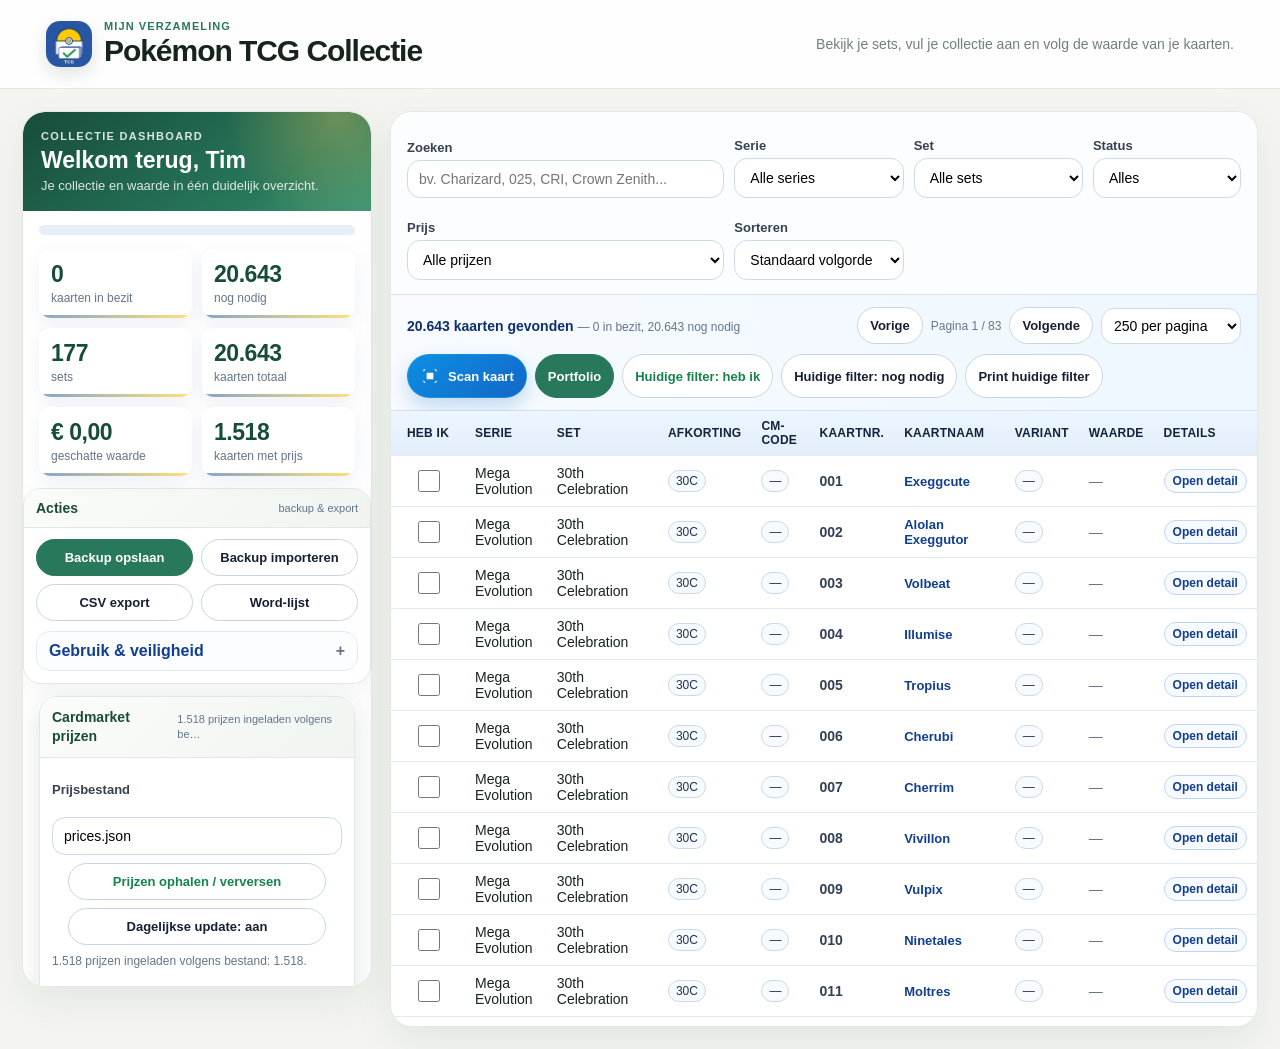
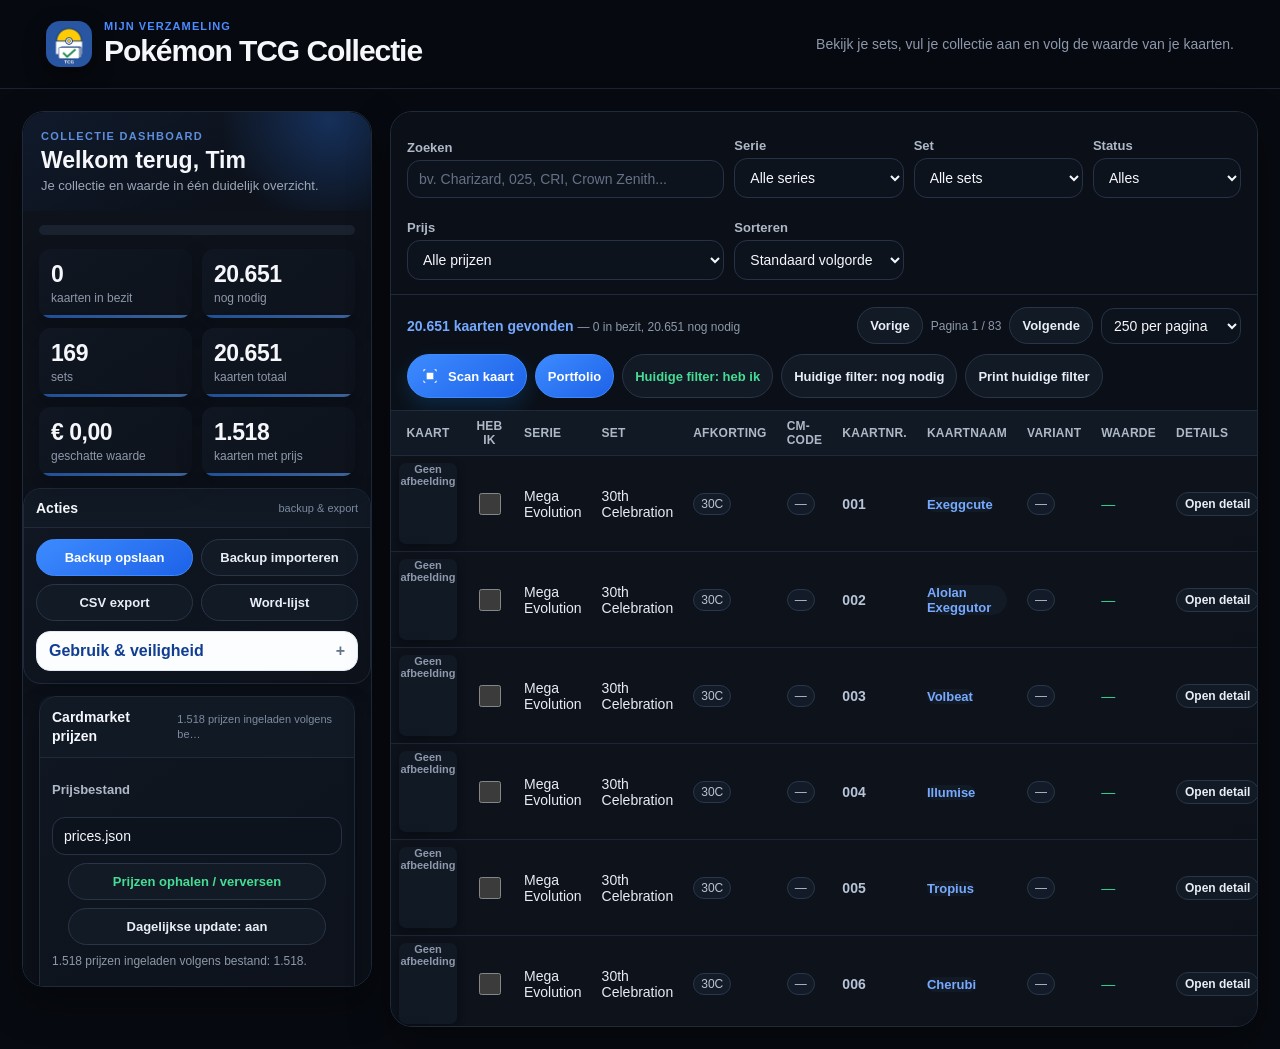
